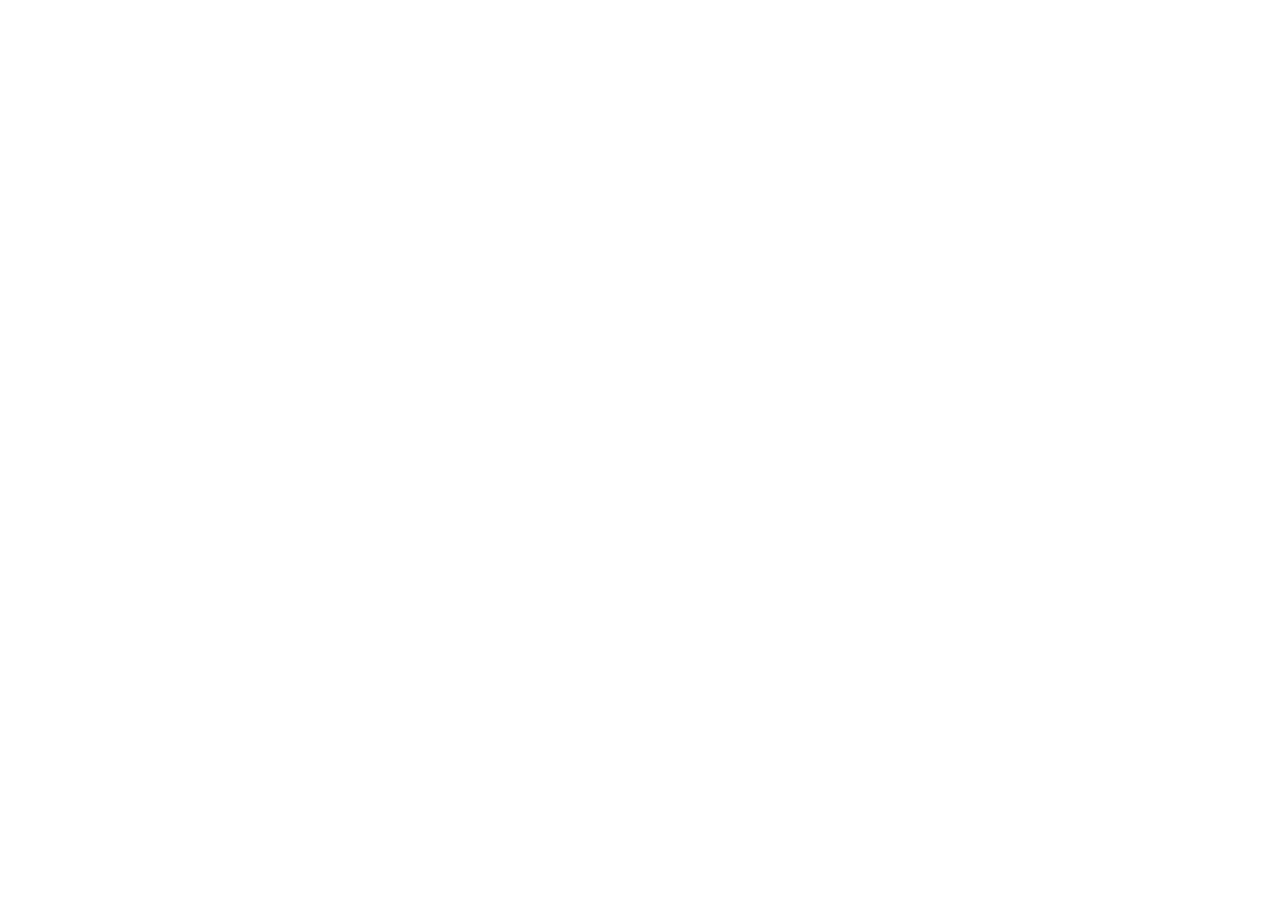
==== index.html @ 4d1e085b "Task Management: Redirects, Mobile Modal Width, Viewport Scaling Fixes (69a968cc0e13f43a62f2b984)" ====
<!doctype html>
<html lang="en">
  <head>
    <meta charset="UTF-8" />
    <meta name="viewport" content="width=device-width, initial-scale=1.0, maximum-scale=1.0, user-scalable=no" />
    <!-- TODO: Set the document title to the name of your application -->
    <title>VortexBet</title>
    <meta name="description" content="&quot;The World&#39;s Most Iconic 3D Crypto Casino&quot;.">
    <meta name="author" content="Lovable" />

    <!-- TODO: Update og:title to match your application name -->
    
    
    <meta property="og:type" content="website" />
    <meta property="og:image" content="https://storage.googleapis.com/gpt-engineer-file-uploads/attachments/og-images/a926f2d4-0aa6-42b2-a6f2-f4fa6d3e0fb6?Expires=1772646421&amp;GoogleAccessId=go-api-on-aws%40gpt-engineer-390607.iam.gserviceaccount.com&amp;Signature=tJpob06DEc4HFmmiBzMREaBQmrNBcphyQ916p5WKSWphdL9xpdBHu8fyus4U9krJl4bapiiJvmupP4PiblfA5tgfBYjWrW7ajlX6Fvez%2BZak7zCadR15tHGXqJKpTfjogRXBZ%2BROdduCddroGrFz62eAodQa6WrHQiiePWPX9cQ8aiJGikPNMtiw0WE7y983tQplzXlX3fnt7CetAd3F4qQs9HpspVTsBO%2BoyWHrqdqnLSutpq4c%2F06UHUyo74xXaH930XliYMQv6wnSBrenIruiyTNpmyG5j0tmi1Q73Ya5hQzrwVdLR%2F%2FERjfHSJ%2FOasnQ8TjhJcci98TsTZVmLQ%3D%3D">

    <meta name="twitter:card" content="summary_large_image" />
    <meta name="twitter:site" content="@Lovable" />
    <meta name="twitter:image" content="https://storage.googleapis.com/gpt-engineer-file-uploads/attachments/og-images/a926f2d4-0aa6-42b2-a6f2-f4fa6d3e0fb6?Expires=1772646421&amp;GoogleAccessId=go-api-on-aws%40gpt-engineer-390607.iam.gserviceaccount.com&amp;Signature=tJpob06DEc4HFmmiBzMREaBQmrNBcphyQ916p5WKSWphdL9xpdBHu8fyus4U9krJl4bapiiJvmupP4PiblfA5tgfBYjWrW7ajlX6Fvez%2BZak7zCadR15tHGXqJKpTfjogRXBZ%2BROdduCddroGrFz62eAodQa6WrHQiiePWPX9cQ8aiJGikPNMtiw0WE7y983tQplzXlX3fnt7CetAd3F4qQs9HpspVTsBO%2BoyWHrqdqnLSutpq4c%2F06UHUyo74xXaH930XliYMQv6wnSBrenIruiyTNpmyG5j0tmi1Q73Ya5hQzrwVdLR%2F%2FERjfHSJ%2FOasnQ8TjhJcci98TsTZVmLQ%3D%3D">
    <meta property="og:title" content="VortexBet">
  <meta name="twitter:title" content="VortexBet">
  <meta property="og:description" content="&quot;The World&#39;s Most Iconic 3D Crypto Casino&quot;.">
  <meta name="twitter:description" content="&quot;The World&#39;s Most Iconic 3D Crypto Casino&quot;.">
</head>

  <body>
    <div id="root"></div>
    <script type="module" src="/src/main.tsx"></script>
  </body>
</html>
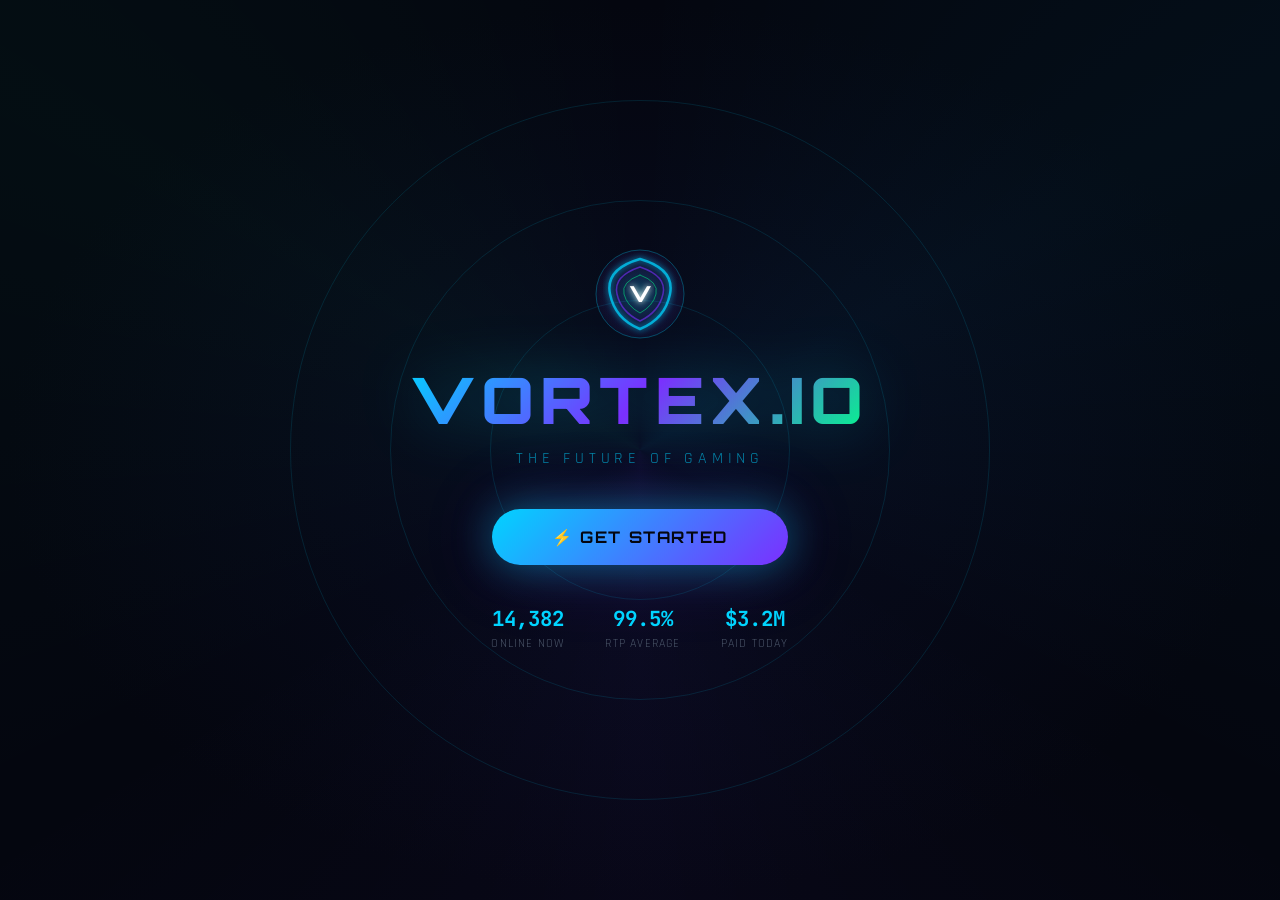
==== commit fc4fe1e3: "Update index.html" ====
--- a/index.html
+++ b/index.html
@@ -1,30 +1,5965 @@
-<!doctype html>
+<!DOCTYPE html>
 <html lang="en">
-  <head>
-    <meta charset="UTF-8" />
-    <meta name="viewport" content="width=device-width, initial-scale=1.0, maximum-scale=1.0, user-scalable=no" />
-    <!-- TODO: Set the document title to the name of your application -->
-    <title>VortexBet</title>
-    <meta name="description" content="&quot;The World&#39;s Most Iconic 3D Crypto Casino&quot;.">
-    <meta name="author" content="Lovable" />
-
-    <!-- TODO: Update og:title to match your application name -->
-    
-    
-    <meta property="og:type" content="website" />
-    <meta property="og:image" content="https://storage.googleapis.com/gpt-engineer-file-uploads/attachments/og-images/a926f2d4-0aa6-42b2-a6f2-f4fa6d3e0fb6?Expires=1772646421&amp;GoogleAccessId=go-api-on-aws%40gpt-engineer-390607.iam.gserviceaccount.com&amp;Signature=tJpob06DEc4HFmmiBzMREaBQmrNBcphyQ916p5WKSWphdL9xpdBHu8fyus4U9krJl4bapiiJvmupP4PiblfA5tgfBYjWrW7ajlX6Fvez%2BZak7zCadR15tHGXqJKpTfjogRXBZ%2BROdduCddroGrFz62eAodQa6WrHQiiePWPX9cQ8aiJGikPNMtiw0WE7y983tQplzXlX3fnt7CetAd3F4qQs9HpspVTsBO%2BoyWHrqdqnLSutpq4c%2F06UHUyo74xXaH930XliYMQv6wnSBrenIruiyTNpmyG5j0tmi1Q73Ya5hQzrwVdLR%2F%2FERjfHSJ%2FOasnQ8TjhJcci98TsTZVmLQ%3D%3D">
-
-    <meta name="twitter:card" content="summary_large_image" />
-    <meta name="twitter:site" content="@Lovable" />
-    <meta name="twitter:image" content="https://storage.googleapis.com/gpt-engineer-file-uploads/attachments/og-images/a926f2d4-0aa6-42b2-a6f2-f4fa6d3e0fb6?Expires=1772646421&amp;GoogleAccessId=go-api-on-aws%40gpt-engineer-390607.iam.gserviceaccount.com&amp;Signature=tJpob06DEc4HFmmiBzMREaBQmrNBcphyQ916p5WKSWphdL9xpdBHu8fyus4U9krJl4bapiiJvmupP4PiblfA5tgfBYjWrW7ajlX6Fvez%2BZak7zCadR15tHGXqJKpTfjogRXBZ%2BROdduCddroGrFz62eAodQa6WrHQiiePWPX9cQ8aiJGikPNMtiw0WE7y983tQplzXlX3fnt7CetAd3F4qQs9HpspVTsBO%2BoyWHrqdqnLSutpq4c%2F06UHUyo74xXaH930XliYMQv6wnSBrenIruiyTNpmyG5j0tmi1Q73Ya5hQzrwVdLR%2F%2FERjfHSJ%2FOasnQ8TjhJcci98TsTZVmLQ%3D%3D">
-    <meta property="og:title" content="VortexBet">
-  <meta name="twitter:title" content="VortexBet">
-  <meta property="og:description" content="&quot;The World&#39;s Most Iconic 3D Crypto Casino&quot;.">
-  <meta name="twitter:description" content="&quot;The World&#39;s Most Iconic 3D Crypto Casino&quot;.">
+<head>
+<meta charset="UTF-8"/>
+<meta name="viewport" content="width=device-width,initial-scale=1,maximum-scale=1,user-scalable=no"/>
+<title>VORTEX.IO — Premium Gaming</title>
+<link rel="preconnect" href="https://fonts.googleapis.com"/>
+<link href="https://fonts.googleapis.com/css2?family=Orbitron:wght@400;600;700;800;900&family=Rajdhani:wght@400;500;600;700&family=JetBrains+Mono:wght@400;600;700&display=swap" rel="stylesheet"/>
+<script src="https://accounts.google.com/gsi/client" async defer></script>
+<style>
+/* ═══════════════════════════ VORTEX.IO DESIGN SYSTEM ═══════════════════════════ */
+:root{
+  --bg:        #04060f;
+  --bg1:       #070a18;
+  --bg2:       #0b0f24;
+  --bg3:       #0f1430;
+  --bg4:       #141a3a;
+  --neon:      #00d4ff;
+  --neon2:     #0099cc;
+  --neon3:     rgba(0,212,255,0.08);
+  --purple:    #7b2fff;
+  --purple2:   #5500cc;
+  --green:     #00ff88;
+  --green2:    #00cc66;
+  --red:       #ff3366;
+  --red2:      #cc1144;
+  --gold:      #ffd700;
+  --gold2:     #cc9900;
+  --glass:     rgba(0,212,255,0.04);
+  --gb:        rgba(0,212,255,0.12);
+  --gb2:       rgba(0,212,255,0.25);
+  --text:      #ccd6f6;
+  --text2:     #8892b0;
+  --text3:     #4a5568;
+  --r:         12px;
+  --r2:        18px;
+  --r3:        50px;
+  --font-d:    'Orbitron', sans-serif;
+  --font-b:    'Rajdhani', sans-serif;
+  --font-m:    'JetBrains Mono', monospace;
+  --sidebar:   220px;
+  --header:    58px;
+  --nav-h:     64px;
+}
+*,*::before,*::after{box-sizing:border-box;margin:0;padding:0;}
+html{scroll-behavior:smooth;-webkit-text-size-adjust:100%;}
+body{
+  background:var(--bg);color:var(--text);font-family:var(--font-b);
+  min-height:100vh;overflow-x:hidden;
+  background-image:
+    radial-gradient(ellipse 80% 50% at 50% -10%,rgba(0,212,255,0.06) 0%,transparent 60%),
+    radial-gradient(ellipse 50% 40% at 90% 90%,rgba(123,47,255,0.05) 0%,transparent 55%);
+}
+::-webkit-scrollbar{width:4px;height:4px;}
+::-webkit-scrollbar-track{background:var(--bg);}
+::-webkit-scrollbar-thumb{background:var(--neon2);border-radius:4px;}
+input,button,select,textarea{font-family:inherit;}
+input[type=number]::-webkit-inner-spin-button,input[type=number]::-webkit-outer-spin-button{-webkit-appearance:none;}
+input[type=number]{-moz-appearance:textfield;}
+input[type=range]{-webkit-appearance:none;width:100%;height:6px;background:var(--bg4);border-radius:3px;outline:none;}
+input[type=range]::-webkit-slider-thumb{-webkit-appearance:none;width:20px;height:20px;border-radius:50%;background:var(--neon);border:2px solid white;cursor:pointer;box-shadow:0 0 8px var(--neon);}
+
+/* ─── VORTEX LOGO SVG ─── */
+.vortex-logo-svg{display:inline-block;}
+
+/* ─── ENTRANCE PAGE ─── */
+#entrancePage{
+  position:fixed;inset:0;z-index:1000;
+  display:flex;flex-direction:column;align-items:center;justify-content:center;
+  background:radial-gradient(ellipse at center,#080c20 0%,#04060f 70%);
+  overflow:hidden;
+}
+.entrance-bg{
+  position:absolute;inset:0;pointer-events:none;
+  background:
+    conic-gradient(from 0deg at 50% 50%,transparent 0deg,rgba(0,212,255,0.04) 60deg,transparent 120deg),
+    conic-gradient(from 120deg at 50% 50%,transparent 0deg,rgba(123,47,255,0.04) 60deg,transparent 120deg),
+    conic-gradient(from 240deg at 50% 50%,transparent 0deg,rgba(0,255,136,0.03) 60deg,transparent 120deg);
+  animation:entrance-bg-spin 20s linear infinite;
+}
+@keyframes entrance-bg-spin{to{transform:rotate(360deg);}}
+.entrance-ring{
+  position:absolute;border-radius:50%;
+  border:1px solid rgba(0,212,255,0.12);
+  animation:entrance-ring-pulse 4s ease-in-out infinite;
+}
+@keyframes entrance-ring-pulse{0%,100%{transform:scale(1);opacity:0.3;}50%{transform:scale(1.05);opacity:0.6;}}
+.entrance-logo{text-align:center;margin-bottom:40px;position:relative;z-index:1;}
+.entrance-title{
+  font-family:var(--font-d);font-size:clamp(2.5rem,8vw,4rem);font-weight:900;
+  letter-spacing:0.1em;
+  background:linear-gradient(135deg,#00d4ff 0%,#7b2fff 50%,#00ff88 100%);
+  -webkit-background-clip:text;-webkit-text-fill-color:transparent;background-clip:text;
+  margin-top:20px;
+  text-shadow:none;
+  filter:drop-shadow(0 0 30px rgba(0,212,255,0.3));
+}
+.entrance-sub{
+  font-family:var(--font-b);font-size:1rem;color:rgba(0,212,255,0.6);
+  letter-spacing:0.3em;text-transform:uppercase;margin-top:8px;
+}
+.btn-get-started{
+  background:linear-gradient(135deg,var(--neon) 0%,var(--purple) 100%);
+  color:#04060f;border:none;cursor:pointer;
+  padding:18px 60px;border-radius:var(--r3);
+  font-family:var(--font-d);font-size:1rem;font-weight:700;
+  letter-spacing:0.1em;text-transform:uppercase;
+  box-shadow:0 0 40px rgba(0,212,255,0.4),0 0 80px rgba(123,47,255,0.2);
+  transition:all .3s;position:relative;z-index:1;
+  animation:btn-entrance-pulse 2s ease-in-out infinite;
+}
+@keyframes btn-entrance-pulse{0%,100%{box-shadow:0 0 40px rgba(0,212,255,0.4),0 0 80px rgba(123,47,255,0.2);}50%{box-shadow:0 0 60px rgba(0,212,255,0.6),0 0 120px rgba(123,47,255,0.35);}}
+.btn-get-started:hover{transform:scale(1.05);}
+.entrance-stats{
+  display:flex;gap:40px;margin-top:40px;position:relative;z-index:1;
+}
+.entrance-stat{text-align:center;}
+.entrance-stat-val{font-family:var(--font-m);font-size:1.3rem;font-weight:700;color:var(--neon);}
+.entrance-stat-lbl{font-size:0.75rem;color:var(--text3);text-transform:uppercase;letter-spacing:0.1em;margin-top:4px;}
+
+/* ─── AUTH MODAL ─── */
+.overlay{
+  display:none;position:fixed;inset:0;z-index:2000;
+  background:rgba(0,0,0,0.85);backdrop-filter:blur(16px);
+  align-items:center;justify-content:center;padding:20px;
+}
+.overlay.show{display:flex;}
+.modal{
+  background:linear-gradient(160deg,#0b0f24 0%,#070a18 100%);
+  border:1px solid var(--gb);border-radius:22px;
+  padding:0;width:100%;max-width:440px;
+  box-shadow:0 0 60px rgba(0,212,255,0.15),0 40px 80px rgba(0,0,0,0.5);
+  overflow:hidden;animation:modal-in .3s ease;
+}
+@keyframes modal-in{from{opacity:0;transform:scale(0.92) translateY(20px);}to{opacity:1;transform:scale(1) translateY(0);}}
+.modal-header{
+  background:linear-gradient(90deg,rgba(0,212,255,0.08) 0%,rgba(123,47,255,0.06) 100%);
+  border-bottom:1px solid var(--gb);padding:22px 24px;
+  display:flex;align-items:center;justify-content:space-between;
+}
+.modal-title{font-family:var(--font-d);font-size:1rem;font-weight:700;color:var(--neon);letter-spacing:0.05em;}
+.modal-close{width:28px;height:28px;border-radius:50%;background:rgba(255,255,255,0.06);border:1px solid rgba(255,255,255,0.1);display:flex;align-items:center;justify-content:center;cursor:pointer;color:var(--text2);font-size:14px;}
+.modal-close:hover{color:var(--text);background:rgba(255,255,255,0.12);}
+.modal-body{padding:24px;}
+.auth-tabs{display:flex;gap:4px;background:rgba(255,255,255,0.04);border-radius:var(--r);padding:4px;margin-bottom:20px;}
+.auth-tab{flex:1;padding:9px;text-align:center;border-radius:9px;cursor:pointer;font-family:var(--font-b);font-size:0.88rem;font-weight:600;color:var(--text2);transition:all .2s;}
+.auth-tab.active{background:linear-gradient(135deg,rgba(0,212,255,0.15),rgba(123,47,255,0.1));color:var(--neon);border:1px solid rgba(0,212,255,0.2);}
+.g-signin-btn{
+  width:100%;padding:13px;border-radius:var(--r);
+  background:rgba(255,255,255,0.06);border:1px solid rgba(255,255,255,0.12);
+  color:var(--text);cursor:pointer;display:flex;align-items:center;justify-content:center;
+  gap:12px;font-size:0.9rem;font-weight:500;transition:all .2s;margin-bottom:14px;
+}
+.g-signin-btn:hover{background:rgba(255,255,255,0.1);}
+.auth-divider{display:flex;align-items:center;gap:12px;margin:14px 0;}
+.auth-divider::before,.auth-divider::after{content:'';flex:1;height:1px;background:rgba(255,255,255,0.07);}
+.auth-divider span{font-size:0.72rem;color:var(--text3);}
+.v-input{
+  width:100%;background:rgba(255,255,255,0.04);
+  border:1px solid rgba(255,255,255,0.08);border-radius:var(--r);
+  padding:12px 14px;color:var(--text);font-family:var(--font-b);font-size:0.95rem;
+  outline:none;transition:all .2s;margin-bottom:10px;
+}
+.v-input:focus{border-color:rgba(0,212,255,0.4);background:rgba(0,212,255,0.04);box-shadow:0 0 0 3px rgba(0,212,255,0.06);}
+.v-input::placeholder{color:var(--text3);}
+.btn-neon{
+  width:100%;padding:14px;border-radius:var(--r);
+  background:linear-gradient(135deg,var(--neon) 0%,var(--purple) 100%);
+  color:#04060f;border:none;cursor:pointer;
+  font-family:var(--font-d);font-size:0.85rem;font-weight:700;
+  letter-spacing:0.05em;text-transform:uppercase;
+  transition:all .25s;box-shadow:0 4px 20px rgba(0,212,255,0.25);
+}
+.btn-neon:hover{transform:translateY(-2px);box-shadow:0 8px 28px rgba(0,212,255,0.4);}
+.btn-neon:disabled{opacity:0.4;cursor:not-allowed;transform:none !important;}
+.otp-inputs{display:flex;gap:10px;justify-content:center;margin:20px 0;}
+.otp-digit{
+  width:48px;height:56px;border-radius:var(--r);
+  background:rgba(255,255,255,0.04);border:1px solid rgba(0,212,255,0.2);
+  color:var(--neon);font-family:var(--font-m);font-size:1.4rem;font-weight:700;
+  text-align:center;outline:none;transition:all .2s;
+}
+.otp-digit:focus{border-color:var(--neon);box-shadow:0 0 0 3px rgba(0,212,255,0.12);}
+.otp-demo{background:rgba(0,212,255,0.06);border:1px solid rgba(0,212,255,0.15);border-radius:var(--r);padding:10px 14px;font-size:0.78rem;color:var(--neon);text-align:center;margin-bottom:16px;}
+
+/* ─── HEADER ─── */
+.header{
+  position:fixed;top:0;left:0;right:0;z-index:200;
+  height:var(--header);
+  background:rgba(4,6,15,0.92);backdrop-filter:blur(24px);
+  border-bottom:1px solid rgba(0,212,255,0.08);
+  display:flex;align-items:center;padding:0 16px;gap:10px;
+}
+.h-logo{
+  display:flex;align-items:center;gap:8px;cursor:pointer;flex-shrink:0;
+  user-select:none;
+}
+.h-logo-text{
+  font-family:var(--font-d);font-size:1.1rem;font-weight:800;
+  background:linear-gradient(135deg,var(--neon) 0%,var(--purple) 100%);
+  -webkit-background-clip:text;-webkit-text-fill-color:transparent;background-clip:text;
+  letter-spacing:0.05em;
+}
+.h-spacer{flex:1;}
+.h-balance{
+  display:flex;align-items:center;gap:8px;
+  background:rgba(0,212,255,0.06);border:1px solid var(--gb);
+  padding:6px 14px;border-radius:var(--r3);cursor:pointer;transition:all .2s;
+  font-family:var(--font-m);font-size:0.8rem;color:var(--neon);
+}
+.h-balance:hover{border-color:var(--gb2);}
+.currency-badge{background:var(--neon);color:#04060f;font-size:0.58rem;font-weight:800;padding:1px 5px;border-radius:4px;letter-spacing:0.05em;}
+.h-btn{
+  background:linear-gradient(135deg,#ff2dce 0%,#a020f0 45%,#00d4ff 100%);
+  color:#fff;border:none;cursor:pointer;
+  padding:7px 16px;border-radius:var(--r3);
+  font-family:var(--font-d);font-size:0.72rem;font-weight:700;
+  letter-spacing:0.04em;text-transform:uppercase;
+  box-shadow:0 0 18px rgba(255,45,206,0.5),0 0 36px rgba(160,32,240,0.25);
+  transition:all .2s;white-space:nowrap;position:relative;overflow:hidden;
+}
+.h-btn::before{
+  content:'';position:absolute;inset:0;
+  background:linear-gradient(135deg,rgba(255,255,255,0.15),transparent);
+  pointer-events:none;
+}
+.h-btn:hover{
+  box-shadow:0 0 28px rgba(255,45,206,0.7),0 0 56px rgba(160,32,240,0.4),0 0 80px rgba(0,212,255,0.2);
+  transform:translateY(-1px) scale(1.02);
+}
+.h-icon-btn{
+  width:36px;height:36px;border-radius:50%;
+  background:rgba(0,212,255,0.06);border:1px solid var(--gb);
+  display:flex;align-items:center;justify-content:center;
+  cursor:pointer;transition:all .2s;color:var(--text2);flex-shrink:0;position:relative;
+}
+.h-icon-btn:hover{border-color:var(--gb2);color:var(--neon);}
+.h-icon-btn svg{width:16px;height:16px;}
+.notif-dot{
+  position:absolute;top:-2px;right:-2px;width:9px;height:9px;
+  border-radius:50%;background:var(--red);border:2px solid var(--bg);
+}
+
+/* ─── LEFT SIDEBAR ─── */
+/* ─── SIDEBAR BACKDROP (mobile) ─── */
+.sidebar-backdrop{
+  display:none;position:fixed;inset:0;z-index:99;
+  background:rgba(0,0,0,0.55);backdrop-filter:blur(4px);
+}
+.sidebar-backdrop.show{display:block;}
+
+.left-sidebar{
+  position:fixed;top:var(--header);left:0;bottom:0;z-index:100;
+  width:var(--sidebar);overflow-y:auto;overflow-x:hidden;
+  background:rgba(7,10,24,0.97);border-right:1px solid rgba(0,212,255,0.1);
+  padding:12px 8px;display:flex;flex-direction:column;gap:2px;
+  /* Slide in/out on mobile */
+  transform:translateX(-100%);
+  transition:transform .28s cubic-bezier(.4,0,.2,1);
+  backdrop-filter:blur(20px);
+}
+.left-sidebar.mobile-open{transform:translateX(0);}
+/* Sidebar close button — visible on mobile only */
+.sb-close-btn{
+  display:flex;align-items:center;justify-content:flex-end;
+  padding:4px 4px 8px;
+}
+.sb-close-btn button{
+  width:32px;height:32px;border-radius:50%;
+  background:rgba(255,255,255,0.06);border:1px solid rgba(255,255,255,0.1);
+  color:var(--text2);font-size:16px;cursor:pointer;
+  display:flex;align-items:center;justify-content:center;
+  transition:all .2s;line-height:1;
+}
+.sb-close-btn button:hover{background:rgba(255,51,102,.15);color:var(--red);border-color:rgba(255,51,102,.3);}
+@media(min-width:768px){
+  .sb-close-btn{display:none;}
+  .left-sidebar{
+    transform:translateX(0) !important;
+    /* Always visible on tablet+ */
+  }
+}
+.sb-label{font-size:0.6rem;font-weight:700;color:var(--text3);text-transform:uppercase;letter-spacing:0.12em;padding:8px 10px 4px;}
+.sb-item{
+  display:flex;align-items:center;gap:10px;padding:9px 12px;border-radius:var(--r);
+  cursor:pointer;color:var(--text2);font-size:0.85rem;font-weight:600;
+  transition:all .15s;border:1px solid transparent;
+}
+.sb-item:hover{background:rgba(0,212,255,0.05);color:var(--text);}
+.sb-item.active{background:rgba(0,212,255,0.08);color:var(--neon);border-color:rgba(0,212,255,0.15);}
+.sb-item svg{width:17px;height:17px;flex-shrink:0;}
+.sb-badge{margin-left:auto;background:var(--red);color:white;font-size:0.58rem;font-weight:700;padding:2px 6px;border-radius:20px;}
+.sb-badge.new{background:rgba(0,255,136,0.15);color:var(--green);border:1px solid rgba(0,255,136,0.2);}
+.sb-divider{height:1px;background:rgba(0,212,255,0.05);margin:6px 0;}
+.vip-mini{
+  margin:8px 6px 0;background:rgba(0,212,255,0.04);
+  border:1px solid var(--gb);border-radius:var(--r);padding:12px;
+}
+.vip-mini-lbl{font-size:0.62rem;color:var(--text3);text-transform:uppercase;letter-spacing:.1em;margin-bottom:4px;}
+.vip-mini-name{font-family:var(--font-d);font-size:0.78rem;font-weight:700;color:var(--neon);margin-bottom:6px;}
+.vip-bar{height:4px;background:var(--bg4);border-radius:2px;overflow:hidden;}
+.vip-bar-fill{height:100%;background:linear-gradient(90deg,var(--neon2),var(--neon));border-radius:2px;transition:width 1s ease;}
+
+/* ─── BOTTOM NAV (mobile) ─── */
+.bottom-nav{
+  position:fixed;bottom:0;left:0;right:0;z-index:150;
+  height:var(--nav-h);background:rgba(4,6,15,0.97);
+  backdrop-filter:blur(24px);border-top:1px solid rgba(0,212,255,0.08);
+  display:flex;align-items:center;
+}
+@media(min-width:768px){.bottom-nav{display:none;}}
+.bn-item{
+  flex:1;display:flex;flex-direction:column;align-items:center;justify-content:center;
+  gap:3px;padding:6px 2px;cursor:pointer;color:var(--text3);transition:color .2s;min-width:0;
+}
+.bn-item svg{width:20px;height:20px;flex-shrink:0;}
+.bn-item span{font-size:0.55rem;font-weight:600;letter-spacing:0.02em;text-transform:uppercase;white-space:nowrap;}
+.bn-item.active{color:var(--neon);}
+.bn-item.highlight{
+  background:rgba(0,212,255,0.08);border:1px solid rgba(0,212,255,0.15);
+  border-radius:var(--r);margin:4px 2px;color:var(--neon);
+}
+
+/* ─── LAYOUT ─── */
+.app-layout{display:flex;padding-top:calc(var(--header) + 28px);min-height:100vh;}
+.app-layout.no-fomo{padding-top:var(--header);}
+.main-area{flex:1;min-width:0;padding-bottom:calc(var(--nav-h) + 8px);}
+@media(min-width:768px){.main-area{margin-left:var(--sidebar);padding-bottom:24px;}}
+.page{display:none;padding:14px;max-width:1200px;margin:0 auto;}
+.page.active{display:block;animation:pg-in .25s ease;}
+@keyframes pg-in{from{opacity:0;transform:translateY(10px);}to{opacity:1;transform:translateY(0);}}
+@media(min-width:768px){.page{padding:22px 24px;}}
+@media(min-width:1024px){.page{padding:28px 32px;}}
+
+/* ─── CARDS ─── */
+.card{
+  background:rgba(0,212,255,0.03);border:1px solid var(--gb);
+  border-radius:var(--r2);backdrop-filter:blur(8px);transition:border-color .2s;
+}
+.card:hover{border-color:var(--gb2);}
+.card-p{padding:20px;}
+
+/* ─── SECTION HEADER ─── */
+.sh{display:flex;align-items:center;justify-content:space-between;margin-bottom:14px;}
+.sh-title{
+  font-family:var(--font-d);font-size:0.95rem;font-weight:700;
+  display:flex;align-items:center;gap:10px;color:var(--text);
+}
+.sh-title::before{content:'';display:block;width:3px;height:16px;background:linear-gradient(180deg,var(--neon),var(--purple));border-radius:2px;}
+.sh-action{color:var(--neon);font-size:0.76rem;font-weight:600;cursor:pointer;}
+.sh-action:hover{text-decoration:underline;}
+
+/* ─── BUTTONS ─── */
+.btn{display:inline-flex;align-items:center;justify-content:center;gap:8px;border:none;cursor:pointer;font-family:var(--font-d);font-weight:700;letter-spacing:0.04em;transition:all .2s;border-radius:var(--r3);user-select:none;}
+.btn-primary{background:linear-gradient(135deg,var(--neon),var(--purple));color:#04060f;padding:12px 28px;font-size:0.85rem;box-shadow:0 4px 20px rgba(0,212,255,0.22);}
+.btn-primary:hover{transform:translateY(-2px);box-shadow:0 8px 28px rgba(0,212,255,0.4);}
+.btn-green{background:linear-gradient(135deg,var(--green),var(--green2));color:#04060f;padding:14px 28px;font-size:0.9rem;box-shadow:0 4px 20px rgba(0,255,136,0.22);}
+.btn-green:hover{transform:translateY(-2px);box-shadow:0 8px 28px rgba(0,255,136,0.4);}
+.btn-red{background:linear-gradient(135deg,var(--red),var(--red2));color:white;padding:14px 28px;font-size:0.9rem;}
+.btn-outline{background:transparent;color:var(--text);border:1px solid rgba(255,255,255,0.12);padding:12px 22px;font-size:0.85rem;}
+.btn-outline:hover{border-color:var(--neon);color:var(--neon);}
+.btn-full{width:100%;}
+.btn-lg{padding:16px 36px;font-size:0.95rem;border-radius:var(--r2);}
+.btn:disabled{opacity:0.4;cursor:not-allowed;transform:none!important;}
+.btn-cashout{
+  background:linear-gradient(135deg,var(--green),var(--green2));
+  color:#04060f;padding:16px;font-size:0.95rem;
+  animation:cashout-glow .8s ease-in-out infinite alternate;
+}
+@keyframes cashout-glow{from{box-shadow:0 0 20px rgba(0,255,136,0.3);}to{box-shadow:0 0 40px rgba(0,255,136,0.6);}}
+
+/* ─── HOME PAGE ─── */
+.hero{
+  background:linear-gradient(135deg,rgba(0,212,255,0.07) 0%,rgba(123,47,255,0.05) 60%,transparent 100%);
+  border:1px solid var(--gb);border-radius:22px;
+  padding:30px 26px;margin-bottom:22px;position:relative;overflow:hidden;
+}
+.hero::after{
+  content:'VORTEX';position:absolute;right:-30px;top:50%;transform:translateY(-50%);
+  font-family:var(--font-d);font-size:7rem;font-weight:900;color:rgba(0,212,255,0.04);
+  pointer-events:none;letter-spacing:-0.02em;white-space:nowrap;
+}
+.hero-title{font-family:var(--font-d);font-size:clamp(1.6rem,5vw,2.6rem);font-weight:900;line-height:1.15;}
+.hero-title em{font-style:normal;background:linear-gradient(135deg,var(--neon),var(--purple));-webkit-background-clip:text;-webkit-text-fill-color:transparent;background-clip:text;}
+.hero-pills{display:flex;flex-wrap:wrap;gap:8px;margin-top:12px;}
+.hero-pill{display:flex;align-items:center;gap:5px;background:rgba(255,255,255,0.04);border:1px solid rgba(255,255,255,0.07);padding:5px 11px;border-radius:var(--r3);font-size:0.7rem;color:var(--text2);}
+.hero-pill svg{width:12px;height:12px;color:var(--neon);}
+.hero-actions{display:flex;gap:10px;flex-wrap:wrap;margin-top:18px;}
+
+/* ─── GAMES GRID ─── */
+/* ─── GAMES GRID — Responsive Columns ─── */
+.games-grid{
+  display:grid;
+  grid-template-columns:repeat(2,1fr); /* Mobile: 2 cols */
+  gap:10px;
+}
+@media(min-width:480px){.games-grid{grid-template-columns:repeat(3,1fr);gap:11px;}} /* Phablet: 3 cols */
+@media(min-width:700px){.games-grid{grid-template-columns:repeat(4,1fr);gap:12px;}} /* Tablet: 4 cols */
+@media(min-width:1024px){.games-grid{grid-template-columns:repeat(5,1fr);gap:14px;}} /* Desktop: 5 cols */
+@media(min-width:1280px){.games-grid{grid-template-columns:repeat(6,1fr);gap:14px;}} /* Wide: 6 cols */
+.game-card{
+  background:rgba(0,212,255,0.03);border:1px solid var(--gb);
+  border-radius:var(--r2);overflow:hidden;cursor:pointer;
+  transition:transform .28s cubic-bezier(.34,1.56,.64,1),border-color .28s,box-shadow .28s;
+  position:relative;
+}
+.game-card:hover{transform:translateY(-6px) scale(1.02);border-color:rgba(0,212,255,0.3);box-shadow:0 16px 40px rgba(0,0,0,0.5),0 0 30px rgba(0,212,255,0.1);}
+.gc-icon{width:100%;aspect-ratio:1;display:flex;align-items:center;justify-content:center;position:relative;overflow:hidden;}
+.gc-body{padding:9px 11px 12px;}
+.gc-name{font-family:var(--font-d);font-size:0.75rem;font-weight:700;color:var(--text);}
+.gc-players{display:flex;align-items:center;gap:4px;margin-top:4px;font-size:0.65rem;color:var(--text3);}
+.gc-dot{width:5px;height:5px;background:var(--green);border-radius:50%;animation:pulse 1.5s infinite;}
+@keyframes pulse{0%,100%{opacity:1;}50%{opacity:0.4;}}
+.gc-badge{position:absolute;top:7px;right:7px;z-index:2;font-size:0.55rem;font-weight:800;padding:3px 7px;border-radius:20px;text-transform:uppercase;letter-spacing:.05em;}
+.gc-badge.hot{background:linear-gradient(135deg,#ff6b35,#cc2200);color:white;}
+.gc-badge.new{background:linear-gradient(135deg,var(--purple),var(--purple2));color:white;}
+.gc-badge.exclusive{background:linear-gradient(135deg,var(--neon),var(--neon2));color:#04060f;}
+
+/* ─── STATS BAR ─── */
+.stats-bar{display:grid;grid-template-columns:repeat(3,1fr);gap:10px;margin-bottom:22px;}
+.stat-box{background:rgba(0,212,255,0.04);border:1px solid var(--gb);border-radius:var(--r);padding:14px;text-align:center;}
+.stat-val{font-family:var(--font-m);font-size:1.05rem;font-weight:700;color:var(--neon);}
+.stat-lbl{font-size:0.62rem;color:var(--text3);margin-top:3px;text-transform:uppercase;letter-spacing:.07em;}
+
+/* ─── LIVE TICKER ─── */
+.live-ticker{display:flex;gap:8px;overflow-x:auto;padding-bottom:4px;margin-bottom:20px;scrollbar-width:none;}
+.live-ticker::-webkit-scrollbar{display:none;}
+.tick-chip{flex-shrink:0;display:flex;align-items:center;gap:7px;background:rgba(0,212,255,0.04);border:1px solid var(--gb);padding:6px 13px;border-radius:var(--r3);font-size:0.72rem;}
+.tick-dot{width:6px;height:6px;background:var(--green);border-radius:50%;animation:pulse 1.5s infinite;flex-shrink:0;}
+.tick-win{color:var(--green);font-family:var(--font-m);font-weight:600;}
+
+/* ─── CRASH GAME ─── */
+.crash-layout{display:grid;grid-template-columns:1fr;gap:14px;}
+@media(min-width:900px){.crash-layout{grid-template-columns:1fr 320px;}}
+.crash-canvas-wrap{
+  background:radial-gradient(ellipse at 20% 80%,#050d1f 0%,#030710 70%);
+  border:1px solid var(--gb);border-radius:var(--r2);
+  position:relative;overflow:hidden;aspect-ratio:16/9;max-height:420px;
+  box-shadow:0 0 0 1px rgba(0,212,255,0.04),inset 0 0 60px rgba(0,0,0,0.5);
+}
+#crashCanvas{display:block;width:100%;height:100%;position:relative;z-index:1;}
+.crash-mult-overlay{
+  position:absolute;top:50%;left:50%;transform:translate(-50%,-60%);
+  text-align:center;pointer-events:none;z-index:2;
+}
+.crash-mult{
+  font-family:var(--font-d);font-size:clamp(2.8rem,9vw,5rem);font-weight:900;
+  line-height:1;letter-spacing:-0.02em;
+  text-shadow:0 0 30px currentColor,0 0 60px currentColor;
+  transition:color .15s;
+}
+@keyframes mult-pulse{0%{transform:scale(1);}40%{transform:scale(1.1);}100%{transform:scale(1);}}
+.crash-mult.pulse{animation:mult-pulse .35s ease;}
+.crash-mult-sub{font-family:var(--font-m);font-size:0.7rem;letter-spacing:.2em;color:rgba(0,212,255,0.4);text-transform:uppercase;margin-top:4px;}
+.crash-status-badge{
+  position:absolute;bottom:14px;left:14px;
+  padding:5px 13px;border-radius:var(--r3);font-size:0.7rem;font-weight:700;letter-spacing:.08em;text-transform:uppercase;
+}
+.crash-status-badge.wait{background:rgba(74,85,104,0.3);color:var(--text3);border:1px solid rgba(74,85,104,0.2);}
+.crash-status-badge.run{background:rgba(0,255,136,0.12);color:var(--green);border:1px solid rgba(0,255,136,0.2);}
+.crash-status-badge.dead{background:rgba(255,51,102,0.12);color:var(--red);border:1px solid rgba(255,51,102,0.2);}
+.crash-hist-row{display:flex;gap:5px;flex-wrap:wrap;margin-bottom:12px;}
+.crash-chip{padding:4px 10px;border-radius:var(--r3);font-family:var(--font-m);font-size:0.68rem;font-weight:600;}
+.crash-chip.lo{background:rgba(255,51,102,0.12);color:var(--red);border:1px solid rgba(255,51,102,0.15);}
+.crash-chip.mid{background:rgba(0,212,255,0.1);color:var(--neon);border:1px solid rgba(0,212,255,0.15);}
+.crash-chip.hi{background:rgba(0,255,136,0.1);color:var(--green);border:1px solid rgba(0,255,136,0.15);}
+.crash-chip.moon{background:rgba(123,47,255,0.15);color:var(--purple);border:1px solid rgba(123,47,255,0.2);}
+.ctrl-panel{background:rgba(0,212,255,0.03);border:1px solid var(--gb);border-radius:var(--r2);padding:16px;}
+.ctrl-label{font-size:0.62rem;font-weight:700;color:var(--text3);text-transform:uppercase;letter-spacing:.1em;margin-bottom:6px;}
+.ctrl-input{
+  width:100%;background:rgba(255,255,255,0.04);border:1px solid rgba(255,255,255,0.08);
+  border-radius:var(--r);padding:10px 12px;color:var(--text);
+  font-family:var(--font-m);font-size:0.9rem;outline:none;transition:border-color .2s;
+}
+.ctrl-input:focus{border-color:rgba(0,212,255,0.4);}
+.ctrl-btns{display:flex;gap:4px;margin-top:4px;}
+.ctrl-btn{
+  flex:1;padding:5px;background:rgba(255,255,255,0.04);
+  border:1px solid rgba(255,255,255,0.07);border-radius:8px;
+  color:var(--text3);font-size:0.65rem;cursor:pointer;transition:all .15s;
+}
+.ctrl-btn:hover{background:rgba(0,212,255,0.08);color:var(--neon);border-color:rgba(0,212,255,0.2);}
+.ctrl-row{display:grid;grid-template-columns:1fr 1fr;gap:12px;margin-bottom:12px;}
+.ctrl-profit{background:rgba(0,255,136,0.05);border:1px solid rgba(0,255,136,0.12);border-radius:var(--r);padding:10px 12px;font-family:var(--font-m);font-size:0.85rem;color:var(--green);}
+.bet-btn{
+  width:100%;padding:14px;border-radius:var(--r);
+  background:linear-gradient(135deg,var(--neon),var(--purple));
+  color:#04060f;border:none;cursor:pointer;
+  font-family:var(--font-d);font-size:0.85rem;font-weight:800;
+  letter-spacing:.05em;text-transform:uppercase;
+  box-shadow:0 4px 20px rgba(0,212,255,0.25);transition:all .2s;margin-top:4px;
+}
+.bet-btn:hover{transform:translateY(-1px);box-shadow:0 8px 24px rgba(0,212,255,0.4);}
+.bet-btn:disabled{opacity:.4;cursor:not-allowed;transform:none;}
+.bet-btn.cashout{
+  background:linear-gradient(135deg,var(--green),var(--green2));
+  animation:cashout-glow .8s ease-in-out infinite alternate;
+}
+
+/* ─── MINES ─── */
+.mines-layout{display:grid;grid-template-columns:1fr;gap:14px;max-width:900px;}
+@media(min-width:700px){.mines-layout{grid-template-columns:1fr 280px;align-items:start;}}
+@media(max-width:699px){.mines-layout{display:flex;flex-direction:column-reverse;}}
+
+.mines-arena{
+  background:radial-gradient(ellipse at 50% 0%,rgba(0,212,255,0.06) 0%,transparent 60%),
+    linear-gradient(160deg,#0a0e20 0%,#060a18 100%);
+  border:1px solid var(--gb);border-radius:var(--r2);padding:16px;position:relative;overflow:hidden;
+}
+.mines-arena::before{
+  content:'';position:absolute;inset:0;pointer-events:none;
+  background:repeating-linear-gradient(0deg,transparent,transparent 39px,rgba(0,212,255,0.02) 39px,rgba(0,212,255,0.02) 40px),
+    repeating-linear-gradient(90deg,transparent,transparent 39px,rgba(0,212,255,0.02) 39px,rgba(0,212,255,0.02) 40px);
+}
+.mines-arena-header{display:flex;align-items:center;justify-content:space-between;margin-bottom:12px;position:relative;z-index:1;}
+.mines-arena-title{font-family:var(--font-d);font-size:0.72rem;font-weight:700;color:var(--neon);text-transform:uppercase;letter-spacing:.15em;display:flex;align-items:center;gap:7px;}
+.mines-arena-title::before{content:'';width:7px;height:7px;border-radius:50%;background:var(--neon);box-shadow:0 0 8px var(--neon);animation:pulse 1.5s infinite;}
+.mines-grid{display:grid;grid-template-columns:repeat(5,1fr);gap:7px;position:relative;z-index:1;}
+@media(min-width:500px){.mines-grid{gap:9px;}}
+
+/* Mine tiles */
+.mine-tile{
+  aspect-ratio:1;border-radius:10px;cursor:pointer;
+  display:flex;align-items:center;justify-content:center;position:relative;overflow:hidden;
+  background:linear-gradient(145deg,rgba(20,26,58,0.9) 0%,rgba(11,15,36,0.95) 100%);
+  border:1px solid rgba(0,212,255,0.12);
+  box-shadow:0 3px 12px rgba(0,0,0,0.4),0 1px 0 rgba(0,212,255,0.05) inset;
+  transition:transform .12s cubic-bezier(.34,1.56,.64,1),border-color .15s,box-shadow .15s;
+}
+.mine-tile::before{content:'';position:absolute;top:0;left:0;right:0;height:45%;background:linear-gradient(180deg,rgba(255,255,255,0.05) 0%,transparent 100%);border-radius:10px 10px 0 0;pointer-events:none;z-index:2;}
+.mine-tile:hover:not(.revealed):not(.inactive){transform:translateY(-3px) scale(1.05);border-color:rgba(0,212,255,0.4);box-shadow:0 6px 20px rgba(0,0,0,0.5),0 0 16px rgba(0,212,255,0.1);}
+.mine-tile.gem{background:linear-gradient(145deg,rgba(0,30,26,0.95),rgba(0,18,16,0.98));border-color:rgba(0,255,136,0.5);box-shadow:0 0 20px rgba(0,255,136,0.2),0 0 0 1px rgba(0,255,136,0.12);animation:gem-glow 1.5s ease-in-out infinite alternate;}
+@keyframes gem-glow{from{box-shadow:0 0 18px rgba(0,255,136,0.18);}to{box-shadow:0 0 30px rgba(0,255,136,0.35);}}
+.mine-tile.boom{background:linear-gradient(145deg,rgba(60,8,16,0.98),rgba(38,4,10,1));border-color:rgba(255,51,102,0.6);box-shadow:0 0 25px rgba(255,51,102,0.4);animation:mine-blast .5s ease;}
+@keyframes mine-blast{0%{transform:scale(1);}30%{transform:scale(1.2);}60%{transform:scale(0.95);}100%{transform:scale(1);}}
+.mine-tile.other-mine{background:rgba(20,4,8,.9);border-color:rgba(255,51,102,0.2);cursor:default;}
+.mine-tile.inactive{cursor:default;}
+@keyframes tile-flip{0%{transform:rotateY(90deg) scale(0.8);opacity:0;}60%{transform:rotateY(-6deg) scale(1.04);}100%{transform:rotateY(0) scale(1);}}
+.mine-tile.revealed{animation:tile-flip .3s cubic-bezier(.34,1.2,.64,1) both;}
+.gem-ring{position:absolute;inset:-4px;border-radius:14px;border:2px solid rgba(0,255,136,.35);animation:gem-ring-out .6s ease-out both;pointer-events:none;z-index:3;}
+@keyframes gem-ring-out{0%{transform:scale(.6);opacity:1;}100%{transform:scale(1.4);opacity:0;}}
+
+/* Mines Terminal */
+.mines-terminal{
+  background:linear-gradient(160deg,#0d1224 0%,#080c1c 100%);
+  border:1px solid rgba(0,212,255,0.18);border-radius:var(--r2);overflow:hidden;
+  box-shadow:0 20px 50px rgba(0,0,0,0.4);
+}
+.term-hdr{
+  background:linear-gradient(90deg,rgba(0,212,255,0.07),rgba(0,212,255,0.02));
+  border-bottom:1px solid rgba(0,212,255,0.1);padding:12px 16px;
+  display:flex;align-items:center;gap:8px;
+}
+.term-dots{display:flex;gap:5px;}
+.term-dot{width:10px;height:10px;border-radius:50%;}
+.term-dot.r{background:#ff5f57;box-shadow:0 0 4px rgba(255,95,87,.5);}
+.term-dot.y{background:#ffbd2e;box-shadow:0 0 4px rgba(255,189,46,.5);}
+.term-dot.g{background:#28ca42;box-shadow:0 0 4px rgba(40,202,66,.5);}
+.term-title{font-family:var(--font-m);font-size:0.68rem;color:rgba(0,212,255,.5);text-transform:uppercase;letter-spacing:.1em;margin-left:4px;}
+.term-body{padding:16px;}
+.term-field{margin-bottom:14px;}
+.term-lbl{font-family:var(--font-m);font-size:0.6rem;font-weight:600;color:rgba(0,212,255,.5);text-transform:uppercase;letter-spacing:.12em;margin-bottom:6px;display:flex;align-items:center;gap:5px;}
+.term-lbl::before{content:'';width:3px;height:9px;background:var(--neon);border-radius:2px;box-shadow:0 0 5px var(--neon);}
+.term-input{
+  width:100%;background:rgba(255,255,255,0.03);border:1px solid rgba(0,212,255,.18);
+  border-radius:10px;padding:10px 13px;color:var(--neon);
+  font-family:var(--font-m);font-size:0.95rem;font-weight:600;outline:none;
+  transition:all .2s;box-shadow:inset 0 2px 6px rgba(0,0,0,.3);
+}
+.term-input:focus{border-color:rgba(0,212,255,.5);background:rgba(0,212,255,.04);}
+.term-qbtns{display:flex;gap:1px;margin-top:5px;}
+.term-qbtn{
+  flex:1;padding:6px 4px;background:rgba(0,212,255,.04);
+  border:1px solid rgba(0,212,255,.1);color:rgba(0,212,255,.5);
+  font-family:var(--font-m);font-size:0.66rem;font-weight:600;
+  cursor:pointer;transition:all .15s;text-align:center;
+}
+.term-qbtn:first-child{border-radius:7px 0 0 7px;}
+.term-qbtn:last-child{border-radius:0 7px 7px 0;}
+.term-qbtn:hover{background:rgba(0,212,255,.12);color:var(--neon);}
+.mine-count-grid{display:grid;grid-template-columns:repeat(3,1fr);gap:5px;}
+.mine-cnt-btn{
+  padding:9px 4px;text-align:center;
+  background:rgba(255,255,255,.03);border:1px solid rgba(255,255,255,.06);
+  border-radius:8px;cursor:pointer;font-family:var(--font-m);font-size:0.72rem;color:var(--text3);
+  transition:all .15s;box-shadow:0 2px 4px rgba(0,0,0,.3);
+}
+.mine-cnt-btn:hover{border-color:rgba(0,212,255,.3);color:var(--neon);transform:translateY(-1px);}
+.mine-cnt-btn.active{background:rgba(0,212,255,.1);border-color:rgba(0,212,255,.4);color:var(--neon);font-weight:700;box-shadow:0 0 10px rgba(0,212,255,.1);}
+.term-mult{
+  background:rgba(0,255,136,.04);border:1px solid rgba(0,255,136,.15);
+  border-radius:10px;padding:14px;text-align:center;margin:12px 0;
+}
+.term-mult-val{font-family:var(--font-d);font-size:2.4rem;font-weight:800;color:var(--green);text-shadow:0 0 20px rgba(0,255,136,.4);}
+.term-mult-val.bump{animation:mult-bump .25s cubic-bezier(.34,1.56,.64,1);}
+@keyframes mult-bump{0%{transform:scale(1);}50%{transform:scale(1.15);}100%{transform:scale(1);}}
+.term-mult-lbl{font-size:0.62rem;color:rgba(0,255,136,.5);text-transform:uppercase;letter-spacing:.1em;margin-top:3px;}
+.term-payout{display:flex;justify-content:space-between;font-size:0.72rem;margin-top:8px;padding-top:8px;border-top:1px solid rgba(255,255,255,.06);}
+.term-payout-val{font-family:var(--font-m);color:var(--green);font-weight:600;}
+.mines-stats-row{display:grid;grid-template-columns:repeat(3,1fr);gap:5px;margin-bottom:12px;}
+.ms-stat{background:rgba(255,255,255,.03);border:1px solid rgba(255,255,255,.06);border-radius:7px;padding:7px;text-align:center;}
+.ms-stat-val{font-family:var(--font-m);font-size:.85rem;font-weight:700;}
+.ms-stat-lbl{font-size:.56rem;color:var(--text3);text-transform:uppercase;letter-spacing:.06em;margin-top:2px;}
+.btn-mine{width:100%;padding:14px;border-radius:10px;background:linear-gradient(135deg,var(--neon),var(--purple));color:#04060f;border:none;cursor:pointer;font-family:var(--font-d);font-size:.85rem;font-weight:800;letter-spacing:.05em;text-transform:uppercase;box-shadow:0 4px 18px rgba(0,212,255,.25);transition:all .2s;margin-bottom:6px;}
+.btn-mine:hover{transform:translateY(-2px);box-shadow:0 8px 24px rgba(0,212,255,.4);}
+.btn-mine:disabled{opacity:.4;cursor:not-allowed;transform:none;}
+.btn-mine-co{
+  display:none;width:100%;padding:20px 16px;border-radius:12px;
+  background:linear-gradient(135deg,#00ff88 0%,#00cc44 100%);
+  color:#030f07;border:none;cursor:pointer;
+  font-family:var(--font-d);font-size:1.05rem;font-weight:900;
+  text-transform:uppercase;letter-spacing:.07em;
+  box-shadow:0 0 30px rgba(0,255,136,.55),0 0 70px rgba(0,255,136,.2),0 4px 0 rgba(0,80,40,.8);
+  animation:mine-co-pulse .55s ease-in-out infinite alternate;margin-bottom:6px;
+  display:none;align-items:center;justify-content:center;gap:10px;
+}
+.btn-mine-co[style*="display"]:not([style*="none"]){display:flex;}
+@keyframes mine-co-pulse{
+  from{box-shadow:0 0 25px rgba(0,255,136,.45),0 0 50px rgba(0,255,136,.15),0 4px 0 rgba(0,80,40,.8);}
+  to{box-shadow:0 0 50px rgba(0,255,136,.75),0 0 100px rgba(0,255,136,.3),0 4px 0 rgba(0,80,40,.8);}
+}
+.btn-mine-co-sub{
+  text-align:center;font-size:.65rem;color:rgba(0,255,136,.5);
+  margin-bottom:10px;font-family:var(--font-m);letter-spacing:.12em;display:none;
+  animation:mine-co-pulse .55s ease-in-out infinite alternate;
+}
+
+/* ─── ROULETTE ─── */
+.roulette-layout{max-width:700px;}
+.roulette-wheel-wrap{text-align:center;margin-bottom:20px;}
+.roulette-canvas-wrap{display:inline-block;position:relative;}
+#rouletteCanvas{border-radius:50%;box-shadow:0 0 40px rgba(0,212,255,.2);}
+.roulette-pointer{position:absolute;top:-8px;left:50%;transform:translateX(-50%);width:0;height:0;border-left:12px solid transparent;border-right:12px solid transparent;border-top:20px solid var(--neon);filter:drop-shadow(0 0 8px var(--neon));}
+.roulette-result{font-family:var(--font-d);font-size:1.5rem;font-weight:800;text-align:center;margin:12px 0;min-height:40px;}
+.roulette-bets-grid{display:grid;grid-template-columns:repeat(3,1fr);gap:8px;margin-bottom:14px;}
+.roulette-bet-btn{
+  padding:10px;border-radius:var(--r);text-align:center;
+  font-family:var(--font-d);font-size:.75rem;font-weight:700;
+  cursor:pointer;transition:all .2s;border:1px solid rgba(255,255,255,.08);
+}
+.roulette-bet-btn.selected{transform:scale(1.05);}
+.rbt-red{background:rgba(255,51,102,.12);color:var(--red);}
+.rbt-red.selected{background:rgba(255,51,102,.25);border-color:var(--red);}
+.rbt-black{background:rgba(255,255,255,.06);color:var(--text);}
+.rbt-black.selected{background:rgba(255,255,255,.14);border-color:white;}
+.rbt-green{background:rgba(0,255,136,.08);color:var(--green);}
+.rbt-green.selected{background:rgba(0,255,136,.2);border-color:var(--green);}
+.rbt-even{background:rgba(0,212,255,.06);color:var(--neon);}
+.rbt-even.selected{background:rgba(0,212,255,.18);border-color:var(--neon);}
+.rbt-odd{background:rgba(123,47,255,.08);color:var(--purple);}
+.rbt-odd.selected{background:rgba(123,47,255,.2);border-color:var(--purple);}
+.rbt-1-18{background:rgba(255,215,0,.06);color:var(--gold);}
+.rbt-1-18.selected{background:rgba(255,215,0,.18);border-color:var(--gold);}
+
+/* ─── DICE ─── */
+.dice-layout{max-width:600px;}
+.dice-result-box{
+  background:var(--bg3);border:1px solid var(--gb);border-radius:var(--r2);
+  padding:24px;text-align:center;margin-bottom:14px;
+  transition:border-color .3s;
+}
+.dice-result-num{font-family:var(--font-m);font-size:clamp(3rem,10vw,5rem);font-weight:700;line-height:1;transition:color .3s;}
+.dice-result-box.win{border-color:rgba(0,255,136,.3);background:rgba(0,255,136,.04);}
+.dice-result-box.lose{border-color:rgba(255,51,102,.3);background:rgba(255,51,102,.04);}
+.dice-track{height:7px;background:var(--bg4);border-radius:4px;position:relative;margin:10px 0 18px;}
+.dice-track-fill{height:100%;border-radius:4px;background:linear-gradient(90deg,var(--red),var(--neon),var(--green));pointer-events:none;}
+.dice-slider{position:absolute;top:50%;transform:translateY(-50%);width:100%;height:24px;background:transparent;cursor:pointer;-webkit-appearance:none;appearance:none;outline:none;z-index:2;}
+.dice-slider::-webkit-slider-thumb{-webkit-appearance:none;width:22px;height:22px;border-radius:50%;background:white;box-shadow:0 2px 10px rgba(0,0,0,.4),0 0 0 3px rgba(0,212,255,.4);cursor:grab;border:2px solid var(--neon);}
+.dice-stats-row{display:grid;grid-template-columns:repeat(3,1fr);gap:10px;margin-bottom:14px;}
+.roll-mode{display:flex;gap:6px;margin-bottom:12px;}
+.roll-mode-btn{flex:1;padding:9px;background:rgba(255,255,255,.04);border:1px solid rgba(255,255,255,.07);border-radius:var(--r);color:var(--text3);font-size:.8rem;font-weight:600;cursor:pointer;transition:all .2s;text-align:center;}
+.roll-mode-btn.active{background:rgba(0,212,255,.1);border-color:rgba(0,212,255,.3);color:var(--neon);}
+
+/* ─── VORTEX SINGULARITY ─── */
+.singularity-wrap{
+  background:radial-gradient(ellipse at center,#060a20 0%,#020408 70%);
+  border:1px solid rgba(123,47,255,.3);border-radius:var(--r2);
+  position:relative;overflow:hidden;text-align:center;padding:20px;
+}
+#singularityCanvas{border-radius:var(--r);box-shadow:0 0 60px rgba(123,47,255,.3);}
+.singularity-layout{display:grid;grid-template-columns:1fr;gap:14px;max-width:900px;}
+@media(min-width:700px){.singularity-layout{grid-template-columns:1fr 260px;align-items:start;}}
+
+/* ─── VORTEX RUSH ─── */
+.rush-wrap{
+  background:linear-gradient(160deg,#03050f,#060a1a);
+  border:1px solid rgba(0,212,255,.2);border-radius:var(--r2);
+  position:relative;overflow:hidden;
+}
+#rushCanvas{display:block;width:100%;border-radius:var(--r2);}
+.rush-layout{display:grid;grid-template-columns:1fr;gap:14px;max-width:900px;}
+@media(min-width:700px){.rush-layout{grid-template-columns:1fr 260px;align-items:start;}}
+.rush-status{
+  position:absolute;top:50%;left:50%;transform:translate(-50%,-50%);
+  text-align:center;pointer-events:none;
+}
+.rush-mult{font-family:var(--font-d);font-size:clamp(2rem,8vw,4rem);font-weight:900;color:var(--neon);text-shadow:0 0 30px var(--neon);}
+
+/* ─── DAILY TASKS ─── */
+.tasks-list{display:flex;flex-direction:column;gap:8px;}
+.task-item{
+  background:rgba(0,212,255,.03);border:1px solid var(--gb);
+  border-radius:var(--r);padding:12px 14px;
+  display:flex;align-items:center;gap:12px;
+  transition:all .2s;
+}
+.task-item:hover{background:rgba(0,212,255,.06);border-color:var(--gb2);}
+.task-icon{width:36px;height:36px;border-radius:50%;display:flex;align-items:center;justify-content:center;flex-shrink:0;font-size:1rem;}
+.task-info{flex:1;}
+.task-name{font-size:.85rem;font-weight:600;color:var(--text);}
+.task-reward{font-family:var(--font-m);font-size:.72rem;color:var(--green);margin-top:2px;}
+.task-btn{
+  padding:6px 14px;border-radius:var(--r3);
+  background:rgba(0,212,255,.1);border:1px solid rgba(0,212,255,.2);
+  color:var(--neon);font-size:.72rem;font-weight:700;cursor:pointer;
+  transition:all .15s;white-space:nowrap;
+}
+.task-btn:hover{background:rgba(0,212,255,.2);}
+.task-btn.done{background:rgba(0,255,136,.08);border-color:rgba(0,255,136,.15);color:var(--green);cursor:default;}
+.task-btn.pending{background:rgba(255,215,0,.08);border-color:rgba(255,215,0,.15);color:var(--gold);cursor:default;}
+
+/* ─── DAILY BONUS CALENDAR ─── */
+.calendar-grid{display:grid;grid-template-columns:repeat(7,1fr);gap:6px;margin-bottom:16px;}
+.cal-day{
+  background:rgba(255,255,255,.04);border:1px solid rgba(255,255,255,.07);
+  border-radius:var(--r);padding:10px 6px;text-align:center;
+  position:relative;transition:all .2s;
+}
+.cal-day.claimed{background:rgba(0,255,136,.08);border-color:rgba(0,255,136,.2);}
+.cal-day.today{border-color:var(--neon);box-shadow:0 0 12px rgba(0,212,255,.15);}
+.cal-day.locked{opacity:.5;}
+.cal-day-num{font-family:var(--font-d);font-size:.7rem;font-weight:700;color:var(--text3);margin-bottom:4px;}
+.cal-day-reward{font-family:var(--font-m);font-size:.65rem;font-weight:600;color:var(--green);}
+.cal-day-special{background:linear-gradient(135deg,rgba(255,215,0,.1),rgba(123,47,255,.08));border-color:var(--gold);}
+
+/* ─── WALLET / DEPOSIT ─── */
+.wallet-hero{
+  background:linear-gradient(135deg,rgba(0,212,255,.07),rgba(0,212,255,.02));
+  border:1px solid rgba(0,212,255,.18);border-radius:20px;
+  padding:24px;margin-bottom:18px;text-align:center;
+}
+.wallet-bal{font-family:var(--font-d);font-size:clamp(2rem,7vw,3.2rem);font-weight:900;color:var(--neon);}
+.wallet-tabs{display:flex;gap:4px;margin-bottom:14px;}
+.wallet-tab{padding:7px 16px;border-radius:var(--r3);background:rgba(255,255,255,.04);border:1px solid transparent;color:var(--text3);font-size:.78rem;font-weight:600;cursor:pointer;transition:all .2s;}
+.wallet-tab.active{background:rgba(0,212,255,.1);border-color:rgba(0,212,255,.25);color:var(--neon);}
+.crypto-list{display:grid;grid-template-columns:repeat(2,1fr);gap:8px;margin-bottom:16px;}
+@media(min-width:500px){.crypto-list{grid-template-columns:repeat(4,1fr);}}
+.crypto-btn{
+  padding:12px 8px;text-align:center;
+  background:rgba(255,255,255,.04);border:1px solid rgba(255,255,255,.07);
+  border-radius:var(--r);cursor:pointer;transition:all .2s;
+}
+.crypto-btn:hover,.crypto-btn.selected{background:rgba(0,212,255,.08);border-color:rgba(0,212,255,.25);}
+.crypto-icon{font-size:1.4rem;margin-bottom:4px;}
+.crypto-name{font-family:var(--font-m);font-size:.68rem;font-weight:700;}
+.deposit-addr{
+  background:rgba(255,255,255,.04);border:1px solid rgba(0,212,255,.15);
+  border-radius:var(--r);padding:12px 14px;margin:12px 0;
+  font-family:var(--font-m);font-size:.72rem;color:var(--text2);
+  word-break:break-all;
+}
+.qr-placeholder{
+  width:160px;height:160px;margin:0 auto 12px;
+  background:white;border-radius:var(--r);display:flex;align-items:center;justify-content:center;
+  position:relative;overflow:hidden;
+}
+
+/* ─── MAILBOX ─── */
+.mail-item{
+  background:rgba(0,212,255,.03);border:1px solid var(--gb);
+  border-radius:var(--r);padding:12px 14px;margin-bottom:8px;
+  display:flex;gap:12px;align-items:flex-start;
+}
+.mail-icon{width:36px;height:36px;border-radius:50%;background:rgba(0,212,255,.1);border:1px solid rgba(0,212,255,.2);display:flex;align-items:center;justify-content:center;flex-shrink:0;}
+.mail-dot{position:absolute;top:-2px;right:-2px;width:8px;height:8px;border-radius:50%;background:var(--neon);border:2px solid var(--bg);}
+.mail-title{font-weight:700;font-size:.85rem;color:var(--text);margin-bottom:4px;}
+.mail-body{font-size:.78rem;color:var(--text2);line-height:1.5;}
+.mail-time{font-size:.65rem;color:var(--text3);margin-top:6px;}
+
+/* ─── LEADERBOARD ─── */
+.lb-table{width:100%;border-collapse:collapse;}
+.lb-table th{text-align:left;padding:8px 12px;color:var(--text3);font-size:.65rem;text-transform:uppercase;letter-spacing:.07em;font-weight:600;border-bottom:1px solid rgba(255,255,255,.05);}
+.lb-table td{padding:9px 12px;border-bottom:1px solid rgba(255,255,255,.04);font-size:.78rem;}
+.lb-table tr:hover td{background:rgba(0,212,255,.02);}
+.lb-rank{font-family:var(--font-m);font-weight:700;}
+.lb-rank.g1{color:#ffd700;}
+.lb-rank.g2{color:#c0c0c0;}
+.lb-rank.g3{color:#cd7f32;}
+
+/* ─── CHAT SIDEBAR ─── */
+.chat-sidebar{
+  position:fixed;top:var(--header);right:-310px;bottom:0;z-index:180;
+  width:300px;background:var(--bg2);
+  border-left:1px solid rgba(0,212,255,.07);
+  display:flex;flex-direction:column;
+  transition:right .3s cubic-bezier(.4,0,.2,1);
+}
+@media(max-width:1023px){.chat-sidebar{bottom:var(--nav-h);}}
+.chat-sidebar.open{right:0;}
+.chat-header{padding:13px 15px;border-bottom:1px solid rgba(0,212,255,.07);display:flex;align-items:center;justify-content:space-between;flex-shrink:0;}
+.chat-title{font-family:var(--font-d);font-size:.82rem;font-weight:700;color:var(--neon);}
+.chat-online-badge{font-size:.65rem;background:rgba(0,255,136,.1);color:var(--green);border:1px solid rgba(0,255,136,.15);padding:2px 7px;border-radius:20px;}
+.chat-messages{flex:1;overflow-y:auto;padding:10px;display:flex;flex-direction:column;gap:2px;}
+.chat-msg{padding:7px 10px;border-radius:10px;font-size:.76rem;line-height:1.5;}
+.chat-msg.system{background:rgba(0,212,255,.06);border:1px solid rgba(0,212,255,.1);color:var(--neon);text-align:center;font-size:.7rem;border-radius:20px;}
+.chat-msg.win{background:rgba(0,255,136,.05);border:1px solid rgba(0,255,136,.1);font-size:.7rem;}
+.chat-msg-author{font-weight:700;font-size:.7rem;margin-bottom:2px;}
+.chat-msg-text{color:var(--text2);}
+.chat-msg.me{background:rgba(0,212,255,.06);border:1px solid rgba(0,212,255,.12);align-self:flex-end;max-width:85%;}
+.chat-msg.me .chat-msg-author{color:var(--neon);}
+.chat-input-wrap{padding:11px;border-top:1px solid rgba(0,212,255,.07);display:flex;gap:7px;flex-shrink:0;}
+.chat-input{flex:1;background:rgba(255,255,255,.04);border:1px solid rgba(255,255,255,.08);border-radius:9px;padding:8px 12px;color:var(--text);font-size:.8rem;outline:none;transition:border-color .2s;}
+.chat-input:focus{border-color:rgba(0,212,255,.3);}
+.chat-send{width:36px;height:36px;background:linear-gradient(135deg,var(--neon),var(--purple));border:none;border-radius:9px;cursor:pointer;display:flex;align-items:center;justify-content:center;flex-shrink:0;}
+.chat-send svg{width:15px;height:15px;color:#04060f;}
+
+/* ─── ADMIN PANEL ─── */
+.admin-overlay{
+  display:none;position:fixed;inset:0;z-index:3000;
+  background:rgba(0,0,0,.92);backdrop-filter:blur(20px);
+  padding:20px;overflow-y:auto;
+}
+.admin-overlay.show{display:block;}
+.admin-panel{
+  background:linear-gradient(160deg,#0a0e22 0%,#06080f 100%);
+  border:1px solid rgba(255,51,102,.2);border-radius:22px;
+  max-width:900px;margin:0 auto;
+  box-shadow:0 0 60px rgba(255,51,102,.1);
+}
+.admin-header{
+  background:linear-gradient(90deg,rgba(255,51,102,.08),rgba(123,47,255,.05));
+  border-bottom:1px solid rgba(255,51,102,.15);padding:20px 24px;
+  display:flex;align-items:center;justify-content:space-between;border-radius:22px 22px 0 0;
+}
+.admin-title{font-family:var(--font-d);font-size:1rem;font-weight:800;color:var(--red);}
+.admin-body{padding:24px;}
+.admin-stats-grid{display:grid;grid-template-columns:repeat(2,1fr);gap:10px;margin-bottom:20px;}
+@media(min-width:600px){.admin-stats-grid{grid-template-columns:repeat(4,1fr);}}
+.admin-stat{background:rgba(255,51,102,.04);border:1px solid rgba(255,51,102,.12);border-radius:var(--r);padding:14px;text-align:center;}
+.admin-stat-val{font-family:var(--font-m);font-size:1.1rem;font-weight:700;color:var(--red);}
+.admin-stat-lbl{font-size:.65rem;color:var(--text3);text-transform:uppercase;letter-spacing:.07em;margin-top:3px;}
+.withdraw-row{
+  background:rgba(255,255,255,.03);border:1px solid rgba(255,255,255,.06);
+  border-radius:var(--r);padding:12px 14px;margin-bottom:8px;
+  display:flex;align-items:center;gap:12px;flex-wrap:wrap;
+}
+.withdraw-info{flex:1;}
+.withdraw-user{font-weight:700;font-size:.85rem;}
+.withdraw-amount{font-family:var(--font-m);font-size:.78rem;color:var(--gold);}
+.withdraw-status{font-size:.7rem;padding:3px 10px;border-radius:20px;}
+.ws-pending{background:rgba(255,215,0,.1);color:var(--gold);border:1px solid rgba(255,215,0,.2);}
+.ws-approved{background:rgba(0,255,136,.1);color:var(--green);border:1px solid rgba(0,255,136,.2);}
+.ws-denied{background:rgba(255,51,102,.1);color:var(--red);border:1px solid rgba(255,51,102,.2);}
+.admin-btn{padding:7px 16px;border-radius:var(--r3);border:none;cursor:pointer;font-family:var(--font-d);font-size:.7rem;font-weight:700;text-transform:uppercase;letter-spacing:.05em;transition:all .15s;}
+.admin-btn.approve{background:rgba(0,255,136,.15);color:var(--green);}
+.admin-btn.approve:hover{background:rgba(0,255,136,.25);}
+.admin-btn.deny{background:rgba(255,51,102,.12);color:var(--red);}
+.admin-btn.deny:hover{background:rgba(255,51,102,.22);}
+
+/* ─── TABLES ─── */
+.tbl{width:100%;border-collapse:collapse;font-size:.76rem;}
+.tbl th{text-align:left;padding:8px 11px;color:var(--text3);font-weight:500;font-size:.64rem;text-transform:uppercase;letter-spacing:.07em;border-bottom:1px solid rgba(255,255,255,.05);}
+.tbl td{padding:8px 11px;border-bottom:1px solid rgba(255,255,255,.04);}
+.tbl tr:hover td{background:rgba(0,212,255,.02);}
+
+/* ─── TOAST ─── */
+.toast{
+  position:fixed;bottom:calc(var(--nav-h) + 12px);left:50%;
+  transform:translateX(-50%) translateY(16px);
+  background:var(--bg3);border:1px solid var(--gb);
+  border-radius:var(--r3);padding:10px 20px;
+  font-size:.8rem;z-index:1000;opacity:0;transition:all .28s;pointer-events:none;white-space:nowrap;max-width:90vw;overflow:hidden;text-overflow:ellipsis;
+}
+@media(min-width:1024px){.toast{bottom:20px;}}
+.toast.show{opacity:1;transform:translateX(-50%) translateY(0);}
+.toast.success{border-color:rgba(0,255,136,.3);color:var(--green);}
+.toast.error{border-color:rgba(255,51,102,.3);color:var(--red);}
+.toast.gold{border-color:rgba(255,215,0,.3);color:var(--gold);}
+.toast.info{border-color:rgba(0,212,255,.3);color:var(--neon);}
+
+/* ─── PROFILE DROPDOWN ─── */
+.profile-dd{
+  position:fixed;top:calc(var(--header) + 6px);right:14px;z-index:210;
+  background:var(--bg2);border:1px solid var(--gb);border-radius:var(--r2);
+  padding:7px;min-width:220px;box-shadow:0 20px 50px rgba(0,0,0,.5);display:none;
+}
+.profile-dd.show{display:block;animation:modal-in .18s ease;}
+.pd-header{padding:11px;display:flex;align-items:center;gap:11px;border-bottom:1px solid rgba(255,255,255,.06);margin-bottom:7px;}
+.pd-av{width:40px;height:40px;border-radius:50%;overflow:hidden;border:2px solid var(--neon);flex-shrink:0;background:var(--bg3);display:flex;align-items:center;justify-content:center;color:var(--neon);font-family:var(--font-d);font-weight:700;font-size:1rem;}
+.pd-name{font-weight:700;font-size:.85rem;}
+.pd-email{font-size:.68rem;color:var(--text3);}
+.pd-item{display:flex;align-items:center;gap:9px;padding:8px 11px;border-radius:var(--r);cursor:pointer;font-size:.8rem;color:var(--text2);transition:all .15s;}
+.pd-item:hover{background:rgba(0,212,255,.06);color:var(--text);}
+.pd-item svg{width:15px;height:15px;flex-shrink:0;}
+.pd-item.danger:hover{background:rgba(255,51,102,.08);color:var(--red);}
+
+/* ─── OVERLAYS ─── */
+.explosion-overlay{position:fixed;inset:0;z-index:9999;pointer-events:none;display:flex;align-items:center;justify-content:center;opacity:0;transition:opacity .1s;}
+.explosion-overlay.active{opacity:1;}
+.ex-ring{position:absolute;border-radius:50%;border:3px solid rgba(255,100,50,.8);animation:ex-ring .6s ease-out both;}
+@keyframes ex-ring{0%{width:0;height:0;opacity:1;border-color:rgba(255,200,50,1);}100%{width:280px;height:280px;margin:-140px;opacity:0;border-color:rgba(255,50,50,0);}}
+.ex-ring:nth-child(2){animation-delay:.08s;}
+.ex-ring:nth-child(3){animation-delay:.16s;}
+.particle{position:fixed;pointer-events:none;z-index:9998;border-radius:50%;will-change:transform,opacity;}
+@keyframes particle-fly{0%{transform:translate(0,0) scale(1);opacity:1;}100%{transform:translate(var(--dx),var(--dy)) scale(0);opacity:0;}}
+.win-flash{position:fixed;inset:0;z-index:9990;pointer-events:none;background:radial-gradient(ellipse at center,rgba(0,212,255,.12) 0%,transparent 70%);opacity:0;transition:opacity .2s;}
+.win-flash.active{opacity:1;animation:win-flash-anim .8s ease both;}
+@keyframes win-flash-anim{0%{opacity:0;}20%{opacity:1;}100%{opacity:0;}}
+
+/* ─── UTIL ─── */
+.text-neon{color:var(--neon);}
+.text-green{color:var(--green);}
+.text-red{color:var(--red);}
+.text-gold{color:var(--gold);}
+.text-purple{color:var(--purple);}
+.text-muted{color:var(--text3);}
+
+/* ─── SMOOTH CURRENCY FADE-IN ─── */
+@keyframes cur-fade-in{
+  0%{opacity:0;transform:translateY(-4px);}
+  100%{opacity:1;transform:translateY(0);}
+}
+.cur-val.cur-anim,
+#hBalDisp.cur-anim,
+#walletBalDisp.cur-anim {
+  animation: cur-fade-in 0.35s ease both;
+}
+.font-mono{font-family:var(--font-m);}
+.font-display{font-family:var(--font-d);}
+.fw-700{font-weight:700;}
+.fw-800{font-weight:800;}
+.mb-8{margin-bottom:8px;}
+.mb-12{margin-bottom:12px;}
+.mb-16{margin-bottom:16px;}
+.mb-20{margin-bottom:20px;}
+.mt-12{margin-top:12px;}
+.p-16{padding:16px;}
+.p-18{padding:18px;}
+.w-full{width:100%;}
+.flex{display:flex;}
+.items-center{align-items:center;}
+.justify-between{justify-content:space-between;}
+.gap-8{gap:8px;}
+.grid-2{display:grid;grid-template-columns:1fr 1fr;gap:10px;}
+.scroll-h{overflow-x:auto;scrollbar-width:none;}
+.scroll-h::-webkit-scrollbar{display:none;}
+.hscroll{display:flex;gap:10px;overflow-x:auto;padding-bottom:4px;scrollbar-width:none;}
+.hscroll::-webkit-scrollbar{display:none;}
+.feat-card{flex-shrink:0;width:150px;background:rgba(0,212,255,.03);border:1px solid var(--gb);border-radius:var(--r2);overflow:hidden;cursor:pointer;transition:all .28s cubic-bezier(.34,1.56,.64,1);}
+.feat-card:hover{transform:translateY(-4px);border-color:var(--gb2);}
+.feat-card-img{width:100%;height:90px;display:flex;align-items:center;justify-content:center;}
+.feat-card-body{padding:9px 10px;}
+.feat-card-name{font-family:var(--font-d);font-size:.78rem;font-weight:700;}
+.feat-card-players{display:flex;align-items:center;gap:4px;font-size:.65rem;color:var(--text3);margin-top:4px;}
+.page-header{display:flex;align-items:center;gap:13px;margin-bottom:18px;}
+.back-btn{width:36px;height:36px;border-radius:50%;background:rgba(0,212,255,.06);border:1px solid var(--gb);display:flex;align-items:center;justify-content:center;cursor:pointer;color:var(--text2);transition:all .2s;flex-shrink:0;}
+.back-btn:hover{border-color:var(--neon);color:var(--neon);}
+.back-btn svg{width:16px;height:16px;}
+.page-title{font-family:var(--font-d);font-size:1.3rem;font-weight:800;}
+.page-sub{color:var(--text2);font-size:.8rem;margin-top:2px;}
+/* ─── HAMBURGER BUTTON ─── */
+.h-hamburger{
+  width:36px;height:36px;border-radius:var(--r);
+  background:rgba(0,212,255,0.06);border:1px solid rgba(0,212,255,0.15);
+  display:flex;flex-direction:column;align-items:center;justify-content:center;
+  gap:5px;cursor:pointer;transition:all .2s;flex-shrink:0;
+}
+.h-hamburger:hover{background:rgba(0,212,255,0.12);border-color:rgba(0,212,255,0.3);}
+.h-hamburger span{
+  display:block;width:16px;height:2px;
+  background:var(--neon);border-radius:2px;
+  transition:all .25s cubic-bezier(.4,0,.2,1);
+  transform-origin:center;
+}
+.h-hamburger.open span:nth-child(1){transform:translateY(7px) rotate(45deg);}
+.h-hamburger.open span:nth-child(2){opacity:0;transform:scaleX(0);}
+.h-hamburger.open span:nth-child(3){transform:translateY(-7px) rotate(-45deg);}
+/* Hide hamburger on desktop where sidebar is always visible */
+@media(min-width:768px){.h-hamburger{display:none;}}
+
+/* ─── GLOBAL RESPONSIVE FIXES ─── */
+
+/* Header: shrink balance + deposit on small screens */
+@media(max-width:479px){
+  .h-balance{padding:5px 8px;font-size:.72rem;}
+  .h-balance svg:last-child{display:none;}
+  .h-btn{padding:6px 10px;font-size:.65rem;}
+  .h-logo-text{font-size:.95rem;}
+  .currency-badge{display:none;}
+}
+
+/* Wallet hero balance text */
+@media(max-width:479px){
+  .wallet-bal{font-size:clamp(1.5rem,8vw,2.5rem);}
+}
+
+/* Stats bar — 2 cols on phone */
+@media(max-width:479px){
+  .stats-bar{grid-template-columns:repeat(2,1fr);}
+}
+
+/* Crypto buttons — 2 cols on phone */
+@media(max-width:479px){
+  .crypto-list{grid-template-columns:repeat(2,1fr);}
+}
+
+/* Calendar grid — scrollable on very small screens */
+@media(max-width:400px){
+  .calendar-grid{grid-template-columns:repeat(5,1fr);}
+}
+
+/* Leaderboard table — hide less important cols */
+@media(max-width:479px){
+  .lb-table th:nth-child(3),.lb-table td:nth-child(3),
+  .lb-table th:nth-child(4),.lb-table td:nth-child(4){display:none;}
+}
+
+/* Bets table — collapse on mobile */
+@media(max-width:479px){
+  .tbl th:nth-child(3),.tbl td:nth-child(3),
+  .tbl th:nth-child(5),.tbl td:nth-child(5){display:none;}
+}
+
+/* Featured cards row — sensible min width */
+.feat-card{flex-shrink:0;width:clamp(130px,38vw,165px);}
+
+/* Modal full-width on small screens */
+@media(max-width:479px){
+  .modal{max-width:100%;border-radius:16px 16px 0 0;}
+  .overlay{align-items:flex-end;padding:0;}
+}
+
+/* Admin panel scroll on mobile */
+@media(max-width:600px){
+  .admin-stats-grid{grid-template-columns:repeat(2,1fr);}
+  .admin-panel{border-radius:16px;}
+}
+
+/* Grid-2 fallback — single col on tiny screens */
+@media(max-width:360px){
+  .grid-2{grid-template-columns:1fr;}
+}
+
+/* Game card text truncation */
+.gc-name{overflow:hidden;text-overflow:ellipsis;white-space:nowrap;}
+.gc-players{overflow:hidden;}
+
+/* Chat sidebar — full width on very small screens */
+@media(max-width:400px){
+  .chat-sidebar{width:100%;right:-100%;}
+}
+
+/* Page headers don't overflow */
+.page-title{overflow:hidden;text-overflow:ellipsis;white-space:nowrap;}
+
+/* Mines game layout — stack on mobile */
+@media(max-width:600px){
+  .mines-layout{flex-direction:column !important;}
+  .mines-terminal{width:100% !important;}
+}
+
+/* Crash layout — stack on mobile */
+@media(max-width:600px){
+  .crash-layout,.roulette-layout,.rush-layout,.singularity-layout,.dice-layout{
+    flex-direction:column !important;
+  }
+  .ctrl-panel{width:100% !important;}
+}
+
+/* ─── GAME CARD ─── */
+.gc-icon{width:100%;aspect-ratio:16/13;display:flex;align-items:center;justify-content:center;position:relative;overflow:hidden;}
+@media(max-width:479px){.gc-icon{aspect-ratio:1;}}
+/* Play Now hover overlay */
+.game-card .gc-play-overlay{
+  position:absolute;inset:0;background:rgba(0,212,255,0.13);
+  display:flex;align-items:center;justify-content:center;
+  opacity:0;transition:opacity .2s;pointer-events:none;z-index:3;
+  border-radius:var(--r2);
+}
+.game-card:hover .gc-play-overlay{opacity:1;}
+.gc-play-btn{
+  font-family:var(--font-d);font-size:.7rem;font-weight:800;
+  color:#04060f;background:var(--neon);
+  padding:7px 18px;border-radius:20px;
+  letter-spacing:.07em;text-transform:uppercase;
+  box-shadow:0 0 18px rgba(0,212,255,.55);
+  pointer-events:none;
+}
+
+/* ─── TRADING PRO CHART ─── */
+.trade-tabs{display:flex;gap:0;border-bottom:1px solid rgba(0,212,255,.1);margin-bottom:14px;}
+.trade-tab{padding:9px 18px;font-family:var(--font-d);font-size:.72rem;font-weight:700;letter-spacing:.06em;
+  color:var(--text3);cursor:pointer;border-bottom:2px solid transparent;transition:all .2s;text-transform:uppercase;}
+.trade-tab.active{color:var(--neon);border-bottom-color:var(--neon);}
+.trade-panel{display:none;}
+.trade-panel.active{display:block;}
+/* Price ticker bar */
+.trade-ticker-bar{
+  display:flex;align-items:center;gap:14px;flex-wrap:wrap;
+  padding:8px 12px;background:rgba(0,212,255,.03);
+  border:1px solid rgba(0,212,255,.08);border-radius:var(--r);margin-bottom:10px;
+}
+.ttb-pair{font-family:var(--font-d);font-size:.82rem;font-weight:800;color:var(--text);}
+.ttb-price{font-family:var(--font-m);font-size:1.05rem;font-weight:700;color:var(--green);transition:color .3s;}
+.ttb-change{font-size:.72rem;font-weight:700;padding:2px 8px;border-radius:10px;}
+.ttb-change.up{background:rgba(0,255,136,.1);color:var(--green);}
+.ttb-change.dn{background:rgba(255,51,102,.1);color:var(--red);}
+.ttb-stat{font-size:.65rem;color:var(--text3);}
+.ttb-stat span{color:var(--text);font-weight:600;}
+/* Chart canvas wrapper */
+.pro-chart-wrap{
+  position:relative;background:#020408;
+  border-radius:var(--r);overflow:hidden;
+  border:1px solid rgba(0,212,255,.07);
+}
+@media(max-width:600px){
+  .pro-chart-wrap{
+    border-radius:0 !important;
+    margin-left:calc(-1 * var(--pad, 14px)) !important;
+    margin-right:calc(-1 * var(--pad, 14px)) !important;
+    width:calc(100% + 2 * var(--pad, 14px)) !important;
+    border-left:none !important;border-right:none !important;
+  }
+}
+#proTradeCanvas{display:block;width:100%;cursor:crosshair;}
+/* Crosshair tooltip */
+.chart-tooltip{
+  position:absolute;pointer-events:none;
+  background:rgba(7,10,24,.95);border:1px solid rgba(0,212,255,.2);
+  border-radius:6px;padding:6px 10px;font-family:var(--font-m);font-size:.7rem;
+  color:var(--text);white-space:nowrap;z-index:10;display:none;
+}
+/* Timer badge */
+.trade-timer-badge{
+  display:inline-flex;align-items:center;gap:6px;
+  padding:5px 14px;border-radius:20px;font-family:var(--font-m);font-size:.82rem;font-weight:700;
+  background:rgba(255,215,0,.08);border:1px solid rgba(255,215,0,.25);color:var(--gold);
+  transition:all .3s;
+}
+.trade-timer-badge.active{
+  background:rgba(0,255,136,.08);border-color:rgba(0,255,136,.3);color:var(--green);
+  animation:pulse-timer .8s ease infinite;
+}
+.trade-timer-badge.danger{
+  background:rgba(255,51,102,.12);border-color:rgba(255,51,102,.35);color:var(--red);
+}
+@keyframes pulse-timer{0%,100%{box-shadow:0 0 0 0 rgba(0,255,136,.3);}50%{box-shadow:0 0 0 6px rgba(0,255,136,0);}}
+/* UP / DOWN buttons */
+.trade-dir-btns{display:grid;grid-template-columns:1fr 1fr;gap:10px;margin-top:14px;}
+.trade-up-btn,.trade-dn-btn{
+  padding:18px 10px;border-radius:var(--r);
+  font-family:var(--font-d);font-size:.95rem;font-weight:800;cursor:pointer;
+  transition:all .2s;border:1px solid;letter-spacing:.04em;
+  display:flex;align-items:center;justify-content:center;gap:8px;
+}
+.trade-up-btn{
+  background:linear-gradient(135deg,rgba(0,255,136,.18),rgba(0,255,136,.06));
+  border-color:rgba(0,255,136,.35);color:var(--green);
+}
+.trade-up-btn:hover{background:linear-gradient(135deg,rgba(0,255,136,.28),rgba(0,255,136,.1));box-shadow:0 0 20px rgba(0,255,136,.2);}
+.trade-dn-btn{
+  background:linear-gradient(135deg,rgba(255,51,102,.18),rgba(255,51,102,.06));
+  border-color:rgba(255,51,102,.35);color:var(--red);
+}
+.trade-dn-btn:hover{background:linear-gradient(135deg,rgba(255,51,102,.28),rgba(255,51,102,.1));box-shadow:0 0 20px rgba(255,51,102,.2);}
+.trade-up-btn:disabled,.trade-dn-btn:disabled{opacity:.4;cursor:not-allowed;box-shadow:none;}
+
+/* ─── SIGNAL BOT ─── */
+.signal-card{
+  border-radius:var(--r2);padding:14px 16px;margin-bottom:12px;
+  border:1px solid;position:relative;overflow:hidden;
+}
+.signal-card.buy{background:rgba(0,255,136,.04);border-color:rgba(0,255,136,.2);}
+.signal-card.sell{background:rgba(255,51,102,.04);border-color:rgba(255,51,102,.2);}
+.signal-type{
+  font-family:var(--font-d);font-size:.82rem;font-weight:900;
+  letter-spacing:.1em;padding:4px 14px;border-radius:20px;display:inline-block;margin-bottom:8px;
+}
+.signal-type.buy{background:rgba(0,255,136,.15);color:var(--green);}
+.signal-type.sell{background:rgba(255,51,102,.15);color:var(--red);}
+.signal-pair{font-family:var(--font-d);font-size:.9rem;font-weight:800;color:var(--text);margin-bottom:3px;}
+.signal-meta{font-size:.68rem;color:var(--text3);}
+.signal-win-bar{height:4px;border-radius:2px;background:rgba(255,255,255,.06);margin-top:10px;overflow:hidden;}
+.signal-win-fill{height:100%;border-radius:2px;background:linear-gradient(90deg,var(--green),#00d4a0);width:0%;transition:width 1.4s cubic-bezier(.4,0,.2,1);}
+.signal-win-lbl{font-size:.6rem;color:var(--text3);margin-top:4px;display:flex;justify-content:space-between;}
+.signal-lock-overlay{
+  position:absolute;inset:0;background:rgba(4,6,15,.82);backdrop-filter:blur(6px);
+  display:flex;flex-direction:column;align-items:center;justify-content:center;
+  border-radius:var(--r2);gap:6px;
+}
+.vip-signal-btn{
+  width:100%;padding:14px;border:none;border-radius:var(--r);cursor:pointer;
+  font-family:var(--font-d);font-size:.82rem;font-weight:800;letter-spacing:.06em;
+  background:linear-gradient(135deg,#7b2fff,#00d4ff);color:white;
+  box-shadow:0 4px 24px rgba(123,47,255,.35);transition:all .2s;
+}
+.vip-signal-btn:hover{transform:translateY(-1px);box-shadow:0 8px 32px rgba(123,47,255,.45);}
+
+/* ─── TRADE DEPOSIT POPUP ─── */
+#tradeDepositPopup{
+  position:fixed;inset:0;z-index:3000;background:rgba(0,0,0,.7);backdrop-filter:blur(14px);
+  display:none;align-items:center;justify-content:center;padding:20px;
+}
+#tradeDepositPopup.show{display:flex;}
+.tdp-card{
+  background:linear-gradient(135deg,#0a0515,#050a1a);
+  border:1px solid rgba(123,47,255,.35);border-radius:20px;
+  padding:32px 28px;max-width:380px;width:100%;text-align:center;
+  box-shadow:0 0 60px rgba(123,47,255,.25),0 20px 60px rgba(0,0,0,.6);
+  position:relative;
+}
+.tdp-close{position:absolute;top:14px;right:14px;width:30px;height:30px;
+  border-radius:50%;background:rgba(255,255,255,.06);border:none;color:var(--text3);
+  font-size:14px;cursor:pointer;display:flex;align-items:center;justify-content:center;}
+.tdp-icon{font-size:3rem;margin-bottom:12px;}
+.tdp-title{font-family:var(--font-d);font-size:1.2rem;font-weight:900;color:var(--neon);margin-bottom:6px;}
+.tdp-sub{font-size:.82rem;color:var(--text2);line-height:1.6;margin-bottom:20px;}
+.tdp-price{font-family:var(--font-d);font-size:1.8rem;font-weight:900;
+  background:linear-gradient(135deg,var(--neon),var(--purple));-webkit-background-clip:text;-webkit-text-fill-color:transparent;background-clip:text;
+  margin-bottom:6px;}
+.tdp-perks{text-align:left;margin-bottom:22px;}
+.tdp-perk{display:flex;align-items:center;gap:8px;font-size:.78rem;color:var(--text2);padding:5px 0;}
+.tdp-perk::before{content:'✓';color:var(--green);font-weight:700;flex-shrink:0;}
+
+/* ─── CURRENCY TOGGLE ─── */
+.currency-toggle-wrap{display:flex;align-items:center;gap:10px;margin:12px 0 18px;}
+.currency-toggle{
+  position:relative;width:72px;height:30px;border-radius:15px;
+  background:rgba(0,212,255,.08);border:1px solid rgba(0,212,255,.2);cursor:pointer;
+}
+.currency-toggle-thumb{
+  position:absolute;top:3px;left:3px;width:24px;height:24px;border-radius:50%;
+  background:var(--neon);transition:transform .3s cubic-bezier(.4,0,.2,1);
+  box-shadow:0 0 10px rgba(0,212,255,.5);
+}
+.currency-toggle.inr .currency-toggle-thumb{transform:translateX(42px);background:var(--gold);box-shadow:0 0 10px rgba(255,215,0,.5);}
+.currency-label{font-family:var(--font-d);font-size:.72rem;font-weight:700;color:var(--text3);transition:color .3s;}
+.currency-label.active-lbl{color:var(--neon);}
+.currency-label.active-lbl.inr-lbl{color:var(--gold);}
+/* Fade animation for currency switch */
+@keyframes cur-fade{0%{opacity:0;transform:translateY(4px);}100%{opacity:1;transform:translateY(0);}}
+.cur-anim{animation:cur-fade .35s ease both;}
+
+/* ─── EDGE-TO-EDGE HOME GRID ─── */
+#page-home .games-grid{margin:0 -14px;border-radius:0;padding:0 14px;}
+@media(min-width:768px){#page-home .games-grid{margin:0;padding:0;}}
+
+</style>
+
+<script src="https://cdnjs.cloudflare.com/ajax/libs/qrcodejs/1.0.0/qrcode.min.js"></script>
 </head>
-
-  <body>
-    <div id="root"></div>
-    <script type="module" src="/src/main.tsx"></script>
-  </body>
+<body>
+
+<!-- ══════════════ ENTRANCE PAGE ══════════════ -->
+<div id="entrancePage">
+  <div class="entrance-bg"></div>
+  <div class="entrance-ring" style="width:300px;height:300px;margin:-150px;top:50%;left:50%;position:absolute;animation-delay:0s;"></div>
+  <div class="entrance-ring" style="width:500px;height:500px;margin:-250px;top:50%;left:50%;position:absolute;animation-delay:1s;"></div>
+  <div class="entrance-ring" style="width:700px;height:700px;margin:-350px;top:50%;left:50%;position:absolute;animation-delay:2s;"></div>
+  <div class="entrance-logo" style="position:relative;z-index:1;">
+    <svg width="90" height="90" viewBox="0 0 90 90" style="display:block;margin:0 auto;">
+      <defs>
+        <radialGradient id="vg" cx="50%" cy="50%" r="50%">
+          <stop offset="0%" stop-color="#00d4ff" stop-opacity="0.3"/>
+          <stop offset="100%" stop-color="#7b2fff" stop-opacity="0.05"/>
+        </radialGradient>
+        <filter id="glow"><feGaussianBlur stdDeviation="3" result="blur"/><feComposite in="SourceGraphic" in2="blur" operator="over"/></filter>
+      </defs>
+      <circle cx="45" cy="45" r="44" fill="url(#vg)" stroke="rgba(0,212,255,0.3)" stroke-width="1"/>
+      <path d="M45 10 Q80 20 75 45 Q70 70 45 80 Q20 70 15 45 Q10 20 45 10" fill="none" stroke="#00d4ff" stroke-width="2.5" stroke-linecap="round" filter="url(#glow)" opacity="0.8"/>
+      <path d="M45 18 Q72 27 68 45 Q64 63 45 72 Q26 63 22 45 Q18 27 45 18" fill="none" stroke="#7b2fff" stroke-width="1.5" stroke-linecap="round" opacity="0.6"/>
+      <path d="M45 26 Q64 33 61 45 Q58 57 45 64 Q32 57 29 45 Q26 33 45 26" fill="none" stroke="#00ff88" stroke-width="1" stroke-linecap="round" opacity="0.5"/>
+      <text x="45" y="53" text-anchor="middle" font-family="Orbitron,sans-serif" font-size="22" font-weight="900" fill="white" filter="url(#glow)">V</text>
+    </svg>
+    <div class="entrance-title">VORTEX.IO</div>
+    <div class="entrance-sub">The Future of Gaming</div>
+  </div>
+  <button class="btn-get-started" onclick="showAuthModal()">⚡ Get Started</button>
+  <div class="entrance-stats">
+    <div class="entrance-stat"><div class="entrance-stat-val" id="eOnline">14,382</div><div class="entrance-stat-lbl">Online Now</div></div>
+    <div class="entrance-stat"><div class="entrance-stat-val">99.5%</div><div class="entrance-stat-lbl">RTP Average</div></div>
+    <div class="entrance-stat"><div class="entrance-stat-val">$3.2M</div><div class="entrance-stat-lbl">Paid Today</div></div>
+  </div>
+</div>
+
+<!-- ══════════════ AUTH MODAL ══════════════ -->
+<div class="overlay" id="authModal">
+  <div class="modal">
+    <div class="modal-header">
+      <div class="modal-title">⚡ JOIN VORTEX.IO</div>
+      <div class="modal-close" onclick="closeAuthModal()">✕</div>
+    </div>
+    <div class="modal-body">
+      <div class="auth-tabs">
+        <div class="auth-tab active" onclick="authTab('login',this)">Login</div>
+        <div class="auth-tab" onclick="authTab('signup',this)">Sign Up</div>
+      </div>
+      <div id="authFormArea">
+        <button class="g-signin-btn" onclick="signInGoogle()">
+          <svg width="18" height="18" viewBox="0 0 24 24"><path d="M22.56 12.25c0-.78-.07-1.53-.2-2.25H12v4.26h5.92c-.26 1.37-1.04 2.53-2.21 3.31v2.77h3.57c2.08-1.92 3.28-4.74 3.28-8.09z" fill="#4285F4"/><path d="M12 23c2.97 0 5.46-.98 7.28-2.66l-3.57-2.77c-.98.66-2.23 1.06-3.71 1.06-2.86 0-5.29-1.93-6.16-4.53H2.18v2.84C3.99 20.53 7.7 23 12 23z" fill="#34A853"/><path d="M5.84 14.09c-.22-.66-.35-1.36-.35-2.09s.13-1.43.35-2.09V7.07H2.18C1.43 8.55 1 10.22 1 12s.43 3.45 1.18 4.93l2.85-2.22.81-.62z" fill="#FBBC05"/><path d="M12 5.38c1.62 0 3.06.56 4.21 1.64l3.15-3.15C17.45 2.09 14.97 1 12 1 7.7 1 3.99 3.47 2.18 7.07l3.66 2.84c.87-2.6 3.3-4.53 6.16-4.53z" fill="#EA4335"/></svg>
+          Continue with Google
+        </button>
+        <div class="auth-divider"><span>or</span></div>
+        <input class="v-input" id="authEmail" type="email" placeholder="Email address"/>
+        <input class="v-input" id="authPass" type="password" placeholder="Password (min 6 chars)"/>
+        <div id="authNameField" style="display:none"><input class="v-input" id="authName" type="text" placeholder="Display name"/>
+          <input class="v-input" id="authUserId" type="text" placeholder="Unique User ID (e.g. vortex_john)" style="display:none;"/>
+          <select class="v-input" id="authCountry" style="display:none;background:rgba(255,255,255,.04);color:var(--text);">
+            <option value="">Select Country</option>
+            <option>India</option><option>USA</option><option>UK</option><option>UAE</option><option>Canada</option><option>Australia</option><option>Germany</option><option>France</option><option>Other</option>
+          </select>
+          <select class="v-input" id="authGender" style="display:none;background:rgba(255,255,255,.04);color:var(--text);">
+            <option value="">Select Gender</option>
+            <option>Male</option><option>Female</option><option>Non-binary</option><option>Prefer not to say</option>
+          </select>
+          <select class="v-input" id="authCurrency" style="display:none;background:rgba(255,255,255,.04);color:var(--text);">
+            <option value="">Preferred Currency</option>
+            <option value="INR">INR (₹)</option><option value="USDT">USDT</option><option value="BTC">BTC</option>
+          </select>
+        </div>
+        <button class="btn-neon" id="authSubmitBtn" onclick="submitAuth()">Login</button>
+      </div>
+      <div id="otpFormArea" style="display:none">
+        <div style="text-align:center;margin-bottom:16px;">
+          <div style="font-family:var(--font-d);font-size:0.9rem;color:var(--neon);margin-bottom:6px;">2FA VERIFICATION</div>
+          <div style="font-size:0.8rem;color:var(--text2);">Enter the 6-digit code sent to your email</div>
+        </div>
+        <div class="otp-demo" id="otpDemoBox">Demo code: <strong id="demoOtpDisplay">——</strong></div>
+        <div class="otp-inputs">
+          <input class="otp-digit" maxlength="1" id="otp0" oninput="otpNav(0,this)"/>
+          <input class="otp-digit" maxlength="1" id="otp1" oninput="otpNav(1,this)"/>
+          <input class="otp-digit" maxlength="1" id="otp2" oninput="otpNav(2,this)"/>
+          <input class="otp-digit" maxlength="1" id="otp3" oninput="otpNav(3,this)"/>
+          <input class="otp-digit" maxlength="1" id="otp4" oninput="otpNav(4,this)"/>
+          <input class="otp-digit" maxlength="1" id="otp5" oninput="otpNav(5,this)"/>
+        </div>
+        <button class="btn-neon" onclick="verifyOtp()">Verify & Enter</button>
+        <div style="text-align:center;margin-top:10px;font-size:.75rem;color:var(--text3);" onclick="resendOtp()" style="cursor:pointer">Resend code</div>
+      </div>
+    </div>
+  </div>
+</div>
+
+<!-- ══════════════ HEADER ══════════════ -->
+<header class="header" id="mainHeader" style="display:none">
+  <!-- Hamburger — mobile only -->
+  <div class="h-hamburger" id="hamburgerBtn" onclick="toggleSidebar()">
+    <span></span><span></span><span></span>
+  </div>
+  <div class="h-logo" id="logoClickArea" onclick="logoClick()">
+    <svg width="28" height="28" viewBox="0 0 90 90">
+      <circle cx="45" cy="45" r="43" fill="none" stroke="rgba(0,212,255,0.25)" stroke-width="1"/>
+      <path d="M45 10 Q80 20 75 45 Q70 70 45 80 Q20 70 15 45 Q10 20 45 10" fill="none" stroke="#00d4ff" stroke-width="3" stroke-linecap="round"/>
+      <path d="M45 22 Q68 30 65 45 Q62 60 45 68 Q28 60 25 45 Q22 30 45 22" fill="none" stroke="#7b2fff" stroke-width="2" stroke-linecap="round" opacity="0.7"/>
+      <text x="45" y="55" text-anchor="middle" font-family="Orbitron" font-size="26" font-weight="900" fill="white">V</text>
+    </svg>
+    <span class="h-logo-text">VORTEX.IO</span>
+  </div>
+  <div class="h-spacer"></div>
+  <div class="h-balance" id="hBalanceArea" onclick="toggleCryptoBalancePanel()" style="cursor:pointer;gap:6px;">
+    <span id="hCoinIcon" style="font-size:1rem;line-height:1;flex-shrink:0;">💵</span>
+    <span id="hBalDisp">5,000.00</span>
+    <span id="hCoinTicker" style="font-size:.6rem;color:rgba(0,212,255,0.55);font-family:var(--font-m);">USDT</span>
+    <svg width="10" height="10" viewBox="0 0 24 24" fill="none" stroke="currentColor" stroke-width="2.5" style="opacity:.4"><polyline points="6 9 12 15 18 9"/></svg>
+  </div>
+  <!-- Crypto balance switcher panel -->
+  <div id="cryptoBalPanel" style="display:none;position:fixed;top:58px;right:80px;z-index:500;background:linear-gradient(135deg,#0a0614,#040810);border:1px solid rgba(255,45,206,0.3);border-radius:14px;min-width:220px;box-shadow:0 8px 40px rgba(160,32,240,0.3),0 0 1px rgba(255,45,206,0.4);overflow:hidden;">
+    <div style="padding:10px 14px 6px;border-bottom:1px solid rgba(255,255,255,0.05);font-size:.6rem;color:rgba(255,45,206,0.7);font-family:var(--font-m);letter-spacing:.1em;">SELECT DISPLAY CURRENCY</div>
+    <div id="cryptoBalList" style="max-height:320px;overflow-y:auto;"></div>
+  </div>
+  <button class="h-btn" onclick="showDepositModal()">💎 Deposit</button>
+  <div class="h-icon-btn" id="voiceToggleBtn" onclick="toggleVoice()" title="Voice Coach" style="font-size:1rem;">🔊</div>
+  <div class="h-icon-btn" onclick="toggleChat()" title="Chat">
+    <svg viewBox="0 0 24 24" fill="none" stroke="currentColor" stroke-width="2"><path d="M21 15a2 2 0 0 1-2 2H7l-4 4V5a2 2 0 0 1 2-2h14a2 2 0 0 1 2 2z"/></svg>
+    <div class="notif-dot" id="chatNotif" style="display:none"></div>
+  </div>
+  <div class="h-icon-btn" onclick="goPage('mailbox')" title="Mailbox">
+    <svg viewBox="0 0 24 24" fill="none" stroke="currentColor" stroke-width="2"><path d="M4 4h16c1.1 0 2 .9 2 2v12c0 1.1-.9 2-2 2H4c-1.1 0-2-.9-2-2V6c0-1.1.9-2 2-2z"/><polyline points="22,6 12,13 2,6"/></svg>
+    <div class="notif-dot" id="mailNotif"></div>
+  </div>
+  <div class="h-icon-btn" id="profileBtn" onclick="toggleProfileDD()">
+    <img id="hProfileImg" src="" style="display:none;width:100%;height:100%;object-fit:cover;border-radius:50%"/>
+    <svg id="hProfileIcon" viewBox="0 0 24 24" fill="none" stroke="currentColor" stroke-width="2"><path d="M20 21v-2a4 4 0 0 0-4-4H8a4 4 0 0 0-4 4v2"/><circle cx="12" cy="7" r="4"/></svg>
+  </div>
+</header>
+
+<!-- ══════════════ PROFILE DROPDOWN ══════════════ -->
+<div class="profile-dd" id="profileDD">
+  <div class="pd-header">
+    <div class="pd-av" id="pdAv">V</div>
+    <div><div class="pd-name" id="pdName">Player</div><div class="pd-email" id="pdEmail">—</div></div>
+  </div>
+  <div class="pd-item" onclick="goPage('wallet');closeDD()"><svg viewBox="0 0 24 24" fill="none" stroke="currentColor" stroke-width="2"><rect x="2" y="5" width="20" height="14" rx="2"/><path d="M2 10h20"/></svg>Wallet</div>
+  <div class="pd-item" onclick="goPage('mybets');closeDD()"><svg viewBox="0 0 24 24" fill="none" stroke="currentColor" stroke-width="2"><path d="M9 11l3 3L22 4"/><path d="M21 12v7a2 2 0 0 1-2 2H5a2 2 0 0 1-2-2V5a2 2 0 0 1 2-2h11"/></svg>My Bets</div>
+  <div class="pd-item" onclick="goPage('tasks');closeDD()"><svg viewBox="0 0 24 24" fill="none" stroke="currentColor" stroke-width="2"><circle cx="12" cy="12" r="10"/><line x1="12" y1="8" x2="12" y2="12"/><line x1="12" y1="16" x2="12.01" y2="16"/></svg>Daily Tasks</div>
+  <div class="pd-item" onclick="goPage('mailbox');closeDD()"><svg viewBox="0 0 24 24" fill="none" stroke="currentColor" stroke-width="2"><path d="M4 4h16c1.1 0 2 .9 2 2v12c0 1.1-.9 2-2 2H4c-1.1 0-2-.9-2-2V6c0-1.1.9-2 2-2z"/></svg>Mailbox</div>
+  <div class="pd-item danger" onclick="signOut()"><svg viewBox="0 0 24 24" fill="none" stroke="currentColor" stroke-width="2"><path d="M9 21H5a2 2 0 0 1-2-2V5a2 2 0 0 1 2-2h4"/><polyline points="16 17 21 12 16 7"/><line x1="21" y1="12" x2="9" y2="12"/></svg>Sign Out</div>
+</div>
+
+<!-- ══════════════ FOMO LIVE WIN TICKER ══════════════ -->
+<div id="fomoTickerBar" style="display:none;position:fixed;top:var(--header);left:0;right:0;z-index:195;height:28px;background:rgba(0,20,10,0.97);border-bottom:1px solid rgba(0,255,136,0.15);overflow:hidden;">
+  <div id="fomoTickerInner" style="display:flex;align-items:center;height:100%;white-space:nowrap;animation:fomo-scroll 38s linear infinite;will-change:transform;"></div>
+</div>
+<style>
+@keyframes fomo-scroll {
+  0%   { transform: translateX(0); }
+  100% { transform: translateX(-50%); }
+}
+.fomo-item {
+  display:inline-flex;align-items:center;
+  padding:0 22px;font-family:'JetBrains Mono',monospace;
+  font-size:.62rem;color:rgba(0,255,136,0.85);white-space:nowrap;
+  border-right:1px solid rgba(0,255,136,0.1);
+}
+.fomo-item::before {
+  content:'●';margin-right:6px;font-size:.45rem;
+  color:#00ff88;animation:fomo-dot 1.2s ease-in-out infinite;
+}
+@keyframes fomo-dot{0%,100%{opacity:1;}50%{opacity:0.3;}}
+</style>
+
+<!-- ══════════════ SIDEBAR BACKDROP ══════════════ -->
+<div class="sidebar-backdrop" id="sidebarBackdrop" onclick="closeSidebar()"></div>
+
+<!-- ══════════════ LEFT SIDEBAR ══════════════ -->
+<div class="left-sidebar" id="mainSidebar" style="display:flex">
+  <!-- Close button (mobile only) -->
+  <div class="sb-close-btn">
+    <button onclick="closeSidebar()" title="Close menu">✕</button>
+  </div>
+  <div class="sb-label">Navigation</div>
+  <div class="sb-item" id="sb-home" onclick="goPage('home')"><svg viewBox="0 0 24 24" fill="none" stroke="currentColor" stroke-width="2"><path d="M3 9l9-7 9 7v11a2 2 0 0 1-2 2H5a2 2 0 0 1-2-2z"/><polyline points="9 22 9 12 15 12 15 22"/></svg>Home</div>
+  <div class="sb-item" id="sb-games" onclick="goPage('games')"><svg viewBox="0 0 24 24" fill="none" stroke="currentColor" stroke-width="2"><polygon points="12 2 15.09 8.26 22 9.27 17 14.14 18.18 21.02 12 17.77 5.82 21.02 7 14.14 2 9.27 8.91 8.26 12 2"/></svg>All Games<span class="sb-badge">25</span></div>
+  <div class="sb-divider"></div>
+  <div class="sb-label">Vortex Originals</div>
+  <div class="sb-item" id="sb-crash" onclick="goPage('crash')"><svg viewBox="0 0 24 24" fill="none" stroke="currentColor" stroke-width="2"><polyline points="23 6 13.5 15.5 8.5 10.5 1 18"/><polyline points="17 6 23 6 23 12"/></svg>Crash<span class="sb-badge" style="background:rgba(255,51,102,.15);color:var(--red)">HOT</span></div>
+  <div class="sb-item" id="sb-mines" onclick="goPage('mines')"><svg viewBox="0 0 24 24" fill="none" stroke="currentColor" stroke-width="2"><circle cx="12" cy="12" r="10"/><line x1="12" y1="8" x2="12" y2="16"/><line x1="8" y1="12" x2="16" y2="12"/></svg>Mines</div>
+  <div class="sb-item" id="sb-singularity" onclick="goPage('singularity')"><svg viewBox="0 0 24 24" fill="none" stroke="currentColor" stroke-width="2"><circle cx="12" cy="12" r="10"/><circle cx="12" cy="12" r="4"/><line x1="4.93" y1="4.93" x2="9.17" y2="9.17"/><line x1="14.83" y1="14.83" x2="19.07" y2="19.07"/><line x1="14.83" y1="9.17" x2="19.07" y2="4.93"/><line x1="4.93" y1="19.07" x2="9.17" y2="14.83"/></svg>Singularity<span class="sb-badge new">NEW</span></div>
+  <div class="sb-item" id="sb-rush" onclick="goPage('rush')"><svg viewBox="0 0 24 24" fill="none" stroke="currentColor" stroke-width="2"><polygon points="13 2 3 14 12 14 11 22 21 10 12 10 13 2"/></svg>Vortex Rush<span class="sb-badge new">NEW</span></div>
+  <div class="sb-divider"></div>
+  <div class="sb-label">Casino</div>
+  <div class="sb-item" id="sb-roulette" onclick="goPage('roulette')"><svg viewBox="0 0 24 24" fill="none" stroke="currentColor" stroke-width="2"><circle cx="12" cy="12" r="10"/><circle cx="12" cy="12" r="4"/></svg>Roulette</div>
+  <div class="sb-item" id="sb-dice" onclick="goPage('dice')"><svg viewBox="0 0 24 24" fill="none" stroke="currentColor" stroke-width="2"><rect x="2" y="2" width="20" height="20" rx="3"/><circle cx="8" cy="8" r="1.5" fill="currentColor"/><circle cx="16" cy="8" r="1.5" fill="currentColor"/><circle cx="12" cy="12" r="1.5" fill="currentColor"/><circle cx="8" cy="16" r="1.5" fill="currentColor"/><circle cx="16" cy="16" r="1.5" fill="currentColor"/></svg>Dice</div>
+  <div class="sb-divider"></div>
+  <div class="sb-label">Account</div>
+  <div class="sb-item" id="sb-wallet" onclick="goPage('wallet')"><svg viewBox="0 0 24 24" fill="none" stroke="currentColor" stroke-width="2"><rect x="2" y="5" width="20" height="14" rx="2"/><path d="M2 10h20"/></svg>Wallet</div>
+  <div class="sb-item" id="sb-tasks" onclick="goPage('tasks')"><svg viewBox="0 0 24 24" fill="none" stroke="currentColor" stroke-width="2"><path d="M9 11l3 3L22 4"/><path d="M21 12v7a2 2 0 0 1-2 2H5a2 2 0 0 1-2-2V5a2 2 0 0 1 2-2h11"/></svg>Daily Tasks</div>
+  <div class="sb-item" id="sb-leaderboard" onclick="goPage('leaderboard')"><svg viewBox="0 0 24 24" fill="none" stroke="currentColor" stroke-width="2"><polyline points="18 20 18 10"/><polyline points="12 20 12 4"/><polyline points="6 20 6 14"/></svg>Leaderboard</div>
+  <div class="sb-item" id="sb-mybets" onclick="goPage('mybets')"><svg viewBox="0 0 24 24" fill="none" stroke="currentColor" stroke-width="2"><path d="M14 2H6a2 2 0 0 0-2 2v16a2 2 0 0 0 2 2h12a2 2 0 0 0 2-2V8z"/><polyline points="14 2 14 8 20 8"/></svg>My Bets</div>
+  <div class="sb-divider"></div>
+  <div class="vip-mini">
+    <div class="vip-mini-lbl">VIP Level</div>
+    <div class="vip-mini-name" id="sbVipName">Iron I</div>
+    <div class="vip-bar"><div class="vip-bar-fill" id="sbVipBar" style="width:0%"></div></div>
+    <div style="font-size:.65rem;color:var(--text3);margin-top:4px;" id="sbVipNext">0 / 1,000 USDT</div>
+  </div>
+</div>
+
+<!-- ══════════════ MAIN AREA ══════════════ -->
+<div class="app-layout" id="mainApp" style="display:none">
+  <div class="main-area" id="mainArea">
+
+    <!-- HOME -->
+    <div class="page active" id="page-home">
+      <div class="hero mb-20">
+        <div class="hero-title">Play the<br/><em>Future of Betting</em></div>
+        <div class="hero-pills">
+          <div class="hero-pill"><svg viewBox="0 0 24 24" fill="none" stroke="currentColor" stroke-width="2.5"><polyline points="20 6 9 17 4 12"/></svg>Provably Fair</div>
+          <div class="hero-pill"><svg viewBox="0 0 24 24" fill="none" stroke="currentColor" stroke-width="2.5"><circle cx="12" cy="12" r="10"/><polyline points="12 6 12 12 16 14"/></svg>Instant Payout</div>
+          <div class="hero-pill"><svg viewBox="0 0 24 24" fill="none" stroke="currentColor" stroke-width="2.5"><path d="M12 22s8-4 8-10V5l-8-3-8 3v7c0 6 8 10 8 10z"/></svg>24/7 Support</div>
+          <div class="hero-pill"><svg viewBox="0 0 24 24" fill="none" stroke="currentColor" stroke-width="2.5"><polygon points="13 2 3 14 12 14 11 22 21 10 12 10 13 2"/></svg>Vortex Originals</div>
+        </div>
+        <div class="hero-actions"><button class="btn btn-primary btn-lg" onclick="goPage('games')">Play Now</button><button class="btn btn-outline btn-lg" onclick="goPage('leaderboard')">Leaderboard</button></div>
+      </div>
+
+      <!-- ══ FEATURED GAMES SLIDER ══ -->
+      <div class="mb-20">
+        <div class="sh mb-14"><div class="sh-title" style="background:linear-gradient(135deg,#ff2dce,#a020f0,#00d4ff);-webkit-background-clip:text;-webkit-text-fill-color:transparent;background-clip:text;">Featured Games</div></div>
+        <div id="featuredSlider" style="display:flex;gap:12px;overflow-x:auto;padding-bottom:8px;scrollbar-width:none;-webkit-overflow-scrolling:touch;" class="hscroll">
+          <!-- Vortex Mines -->
+          <div onclick="goPage('mines')" class="feat-card" style="--fc:#00ff88;">
+            <div class="feat-icon">
+              <svg viewBox="0 0 80 80" width="70" height="70">
+                <defs>
+                  <radialGradient id="mg1" cx="50%" cy="35%" r="60%"><stop offset="0%" stop-color="#00ff88" stop-opacity=".9"/><stop offset="100%" stop-color="#003322" stop-opacity="0"/></radialGradient>
+                  <filter id="mf1"><feGaussianBlur stdDeviation="2.5" result="blur"/><feComposite in="SourceGraphic" in2="blur" operator="over"/></filter>
+                </defs>
+                <circle cx="40" cy="40" r="38" fill="rgba(0,255,136,0.06)" stroke="rgba(0,255,136,0.3)" stroke-width="1"/>
+                <!-- Grid of gems -->
+                <g filter="url(#mf1)">
+                  <polygon points="40,14 46,22 40,30 34,22" fill="#00ff88" opacity=".95" style="filter:drop-shadow(0 0 6px #00ff88)"/>
+                  <polygon points="22,32 28,40 22,48 16,40" fill="#00cc66" opacity=".8"/>
+                  <polygon points="40,34 46,42 40,50 34,42" fill="#00ffaa" opacity=".9" style="filter:drop-shadow(0 0 8px #00ff88)"/>
+                  <polygon points="58,32 64,40 58,48 52,40" fill="#00cc66" opacity=".8"/>
+                  <polygon points="28,54 34,62 28,70 22,62" fill="#00ff88" opacity=".6"/>
+                  <polygon points="52,54 58,62 52,70 46,62" fill="#00ff88" opacity=".6"/>
+                  <!-- Mine explosive -->
+                  <circle cx="40" cy="58" r="7" fill="rgba(255,51,102,0.15)" stroke="#ff3366" stroke-width="1.5"/>
+                  <line x1="40" y1="51" x2="40" y2="49" stroke="#ff3366" stroke-width="1.5"/>
+                  <line x1="47" y1="55" x2="49" y2="53" stroke="#ff3366" stroke-width="1.5"/>
+                  <line x1="47" y1="61" x2="49" y2="63" stroke="#ff3366" stroke-width="1.5"/>
+                  <circle cx="40" cy="58" r="3" fill="#ff3366"/>
+                </g>
+                <circle cx="40" cy="40" r="38" fill="url(#mg1)" opacity=".4"/>
+              </svg>
+            </div>
+            <div class="feat-name">Vortex Mines</div>
+            <div class="feat-sub">Up to 1000×</div>
+          </div>
+          <!-- VTX Trading -->
+          <div onclick="goPage('trade')" class="feat-card" style="--fc:#00d4ff;">
+            <div class="feat-icon">
+              <svg viewBox="0 0 80 80" width="70" height="70">
+                <defs><radialGradient id="tg1" cx="50%" cy="50%" r="55%"><stop offset="0%" stop-color="#00d4ff" stop-opacity=".7"/><stop offset="100%" stop-color="#001a33" stop-opacity="0"/></radialGradient></defs>
+                <circle cx="40" cy="40" r="38" fill="rgba(0,212,255,0.06)" stroke="rgba(0,212,255,0.3)" stroke-width="1"/>
+                <!-- Candlestick chart -->
+                <g style="filter:drop-shadow(0 0 4px #00d4ff)">
+                  <line x1="18" y1="55" x2="18" y2="35" stroke="#ff3366" stroke-width="1"/>
+                  <rect x="14" y="43" width="8" height="8" fill="#ff3366" rx="1"/>
+                  <line x1="30" y1="50" x2="30" y2="28" stroke="#00ff88" stroke-width="1"/>
+                  <rect x="26" y="33" width="8" height="12" fill="#00ff88" rx="1"/>
+                  <line x1="42" y1="48" x2="42" y2="20" stroke="#ff3366" stroke-width="1"/>
+                  <rect x="38" y="35" width="8" height="10" fill="#ff3366" rx="1"/>
+                  <line x1="54" y1="38" x2="54" y2="15" stroke="#00ff88" stroke-width="1"/>
+                  <rect x="50" y="20" width="8" height="14" fill="#00ff88" rx="1"/>
+                </g>
+                <!-- VTX label -->
+                <text x="40" y="70" text-anchor="middle" font-family="Orbitron" font-size="9" font-weight="700" fill="#00d4ff" opacity=".9">VTX/USDT</text>
+                <!-- Up arrow overlay -->
+                <polyline points="20,58 32,46 44,52 62,30" fill="none" stroke="#00d4ff" stroke-width="2" stroke-linecap="round" style="filter:drop-shadow(0 0 5px #00d4ff)" opacity=".6"/>
+                <circle cx="40" cy="40" r="38" fill="url(#tg1)" opacity=".25"/>
+              </svg>
+            </div>
+            <div class="feat-name">VTX Trading</div>
+            <div class="feat-sub">Live Market</div>
+          </div>
+          <!-- Neon Crash -->
+          <div onclick="goPage('crash')" class="feat-card" style="--fc:#ff4d6a;">
+            <div class="feat-icon">
+              <svg viewBox="0 0 80 80" width="70" height="70">
+                <defs>
+                  <linearGradient id="cg1" x1="0%" y1="100%" x2="100%" y2="0%"><stop offset="0%" stop-color="#ff3366"/><stop offset="100%" stop-color="#ff9900"/></linearGradient>
+                  <radialGradient id="cg2" cx="50%" cy="80%" r="60%"><stop offset="0%" stop-color="#ff3366" stop-opacity=".5"/><stop offset="100%" stop-color="transparent"/></radialGradient>
+                </defs>
+                <circle cx="40" cy="40" r="38" fill="rgba(255,51,102,0.06)" stroke="rgba(255,51,102,0.3)" stroke-width="1"/>
+                <!-- Rocket -->
+                <g transform="translate(40,42) rotate(-40) translate(-12,-24)" style="filter:drop-shadow(0 0 6px #ff4d6a)">
+                  <path d="M12 0 Q18 8 18 20 L12 28 L6 20 Q6 8 12 0Z" fill="url(#cg1)"/>
+                  <circle cx="12" cy="14" r="3" fill="rgba(255,255,255,0.4)"/>
+                  <path d="M6 20 L2 26 L8 24Z" fill="#ff9900" opacity=".8"/>
+                  <path d="M18 20 L22 26 L16 24Z" fill="#ff9900" opacity=".8"/>
+                  <path d="M9 28 Q12 34 15 28" fill="#ff5500" opacity=".9" style="filter:drop-shadow(0 0 4px #ff5500)"/>
+                </g>
+                <!-- Chart line -->
+                <polyline points="10,65 20,55 32,50 45,38 62,18" fill="none" stroke="rgba(255,153,0,0.6)" stroke-width="2" stroke-linecap="round"/>
+                <circle cx="40" cy="40" r="38" fill="url(#cg2)" opacity=".3"/>
+                <text x="40" y="74" text-anchor="middle" font-family="Orbitron" font-size="8" font-weight="700" fill="#ff4d6a" opacity=".9">NEON CRASH</text>
+              </svg>
+            </div>
+            <div class="feat-name">Neon Crash</div>
+            <div class="feat-sub">Infinite Multiplier</div>
+          </div>
+          <!-- Lightning Roulette -->
+          <div onclick="goPage('roulette')" class="feat-card" style="--fc:#ffd700;">
+            <div class="feat-icon">
+              <svg viewBox="0 0 80 80" width="70" height="70">
+                <defs><radialGradient id="rg1" cx="50%" cy="50%" r="50%"><stop offset="0%" stop-color="#ffd700" stop-opacity=".4"/><stop offset="100%" stop-color="transparent"/></radialGradient></defs>
+                <circle cx="40" cy="40" r="38" fill="rgba(255,215,0,0.05)" stroke="rgba(255,215,0,0.25)" stroke-width="1"/>
+                <!-- Roulette wheel segments -->
+                <g style="filter:drop-shadow(0 0 3px #ffd700)">
+                  <path d="M40 40 L40 12 A28 28 0 0 1 64 54Z" fill="rgba(255,51,51,0.7)" stroke="rgba(255,215,0,0.3)" stroke-width=".5"/>
+                  <path d="M40 40 L64 54 A28 28 0 0 1 28 66Z" fill="rgba(20,20,20,0.8)" stroke="rgba(255,215,0,0.3)" stroke-width=".5"/>
+                  <path d="M40 40 L28 66 A28 28 0 0 1 12 30Z" fill="rgba(255,51,51,0.7)" stroke="rgba(255,215,0,0.3)" stroke-width=".5"/>
+                  <path d="M40 40 L12 30 A28 28 0 0 1 40 12Z" fill="rgba(20,20,20,0.8)" stroke="rgba(255,215,0,0.3)" stroke-width=".5"/>
+                </g>
+                <circle cx="40" cy="40" r="14" fill="rgba(10,8,20,0.95)" stroke="rgba(255,215,0,0.5)" stroke-width="1.5"/>
+                <!-- Lightning bolt -->
+                <polygon points="44,28 37,40 42,40 36,52 47,38 41,38" fill="#ffd700" style="filter:drop-shadow(0 0 6px #ffd700)"/>
+                <!-- Ball -->
+                <circle cx="56" cy="26" r="3.5" fill="white" style="filter:drop-shadow(0 0 4px white)"/>
+                <circle cx="40" cy="40" r="38" fill="url(#rg1)" opacity=".3"/>
+                <text x="40" y="74" text-anchor="middle" font-family="Orbitron" font-size="7" font-weight="700" fill="#ffd700" opacity=".9">LIGHTNING</text>
+              </svg>
+            </div>
+            <div class="feat-name">Lightning Roulette</div>
+            <div class="feat-sub">500× Multiplier</div>
+          </div>
+          <!-- Spin Master -->
+          <div onclick="showDevPopup('Spin Master')" class="feat-card" style="--fc:#c084fc;">
+            <div class="feat-icon">
+              <svg viewBox="0 0 80 80" width="70" height="70">
+                <defs>
+                  <radialGradient id="sg1" cx="50%" cy="50%" r="55%"><stop offset="0%" stop-color="#c084fc" stop-opacity=".5"/><stop offset="100%" stop-color="transparent"/></radialGradient>
+                  <linearGradient id="sg2" x1="0%" y1="0%" x2="100%" y2="100%"><stop offset="0%" stop-color="#c084fc"/><stop offset="100%" stop-color="#7b2fff"/></linearGradient>
+                </defs>
+                <circle cx="40" cy="40" r="38" fill="rgba(192,132,252,0.05)" stroke="rgba(192,132,252,0.25)" stroke-width="1"/>
+                <!-- Spinning wheel arms -->
+                <g style="filter:drop-shadow(0 0 5px #c084fc)">
+                  <line x1="40" y1="40" x2="40" y2="14" stroke="url(#sg2)" stroke-width="3" stroke-linecap="round"/>
+                  <circle cx="40" cy="12" r="4" fill="#c084fc"/>
+                  <line x1="40" y1="40" x2="63" y2="53" stroke="url(#sg2)" stroke-width="3" stroke-linecap="round"/>
+                  <circle cx="65" cy="54" r="4" fill="#7b2fff"/>
+                  <line x1="40" y1="40" x2="17" y2="53" stroke="url(#sg2)" stroke-width="3" stroke-linecap="round"/>
+                  <circle cx="15" cy="54" r="4" fill="#c084fc"/>
+                  <!-- Inner rings -->
+                  <circle cx="40" cy="40" r="18" fill="none" stroke="rgba(192,132,252,0.3)" stroke-width="1" stroke-dasharray="4 3"/>
+                  <circle cx="40" cy="40" r="10" fill="rgba(123,47,255,0.3)" stroke="rgba(192,132,252,0.6)" stroke-width="1.5"/>
+                  <circle cx="40" cy="40" r="5" fill="url(#sg2)"/>
+                  <!-- Star sparks -->
+                  <circle cx="24" cy="22" r="2" fill="#c084fc" opacity=".7"/>
+                  <circle cx="56" cy="20" r="1.5" fill="#c084fc" opacity=".6"/>
+                  <circle cx="62" cy="38" r="2" fill="#7b2fff" opacity=".7"/>
+                </g>
+                <circle cx="40" cy="40" r="38" fill="url(#sg1)" opacity=".3"/>
+                <text x="40" y="74" text-anchor="middle" font-family="Orbitron" font-size="7.5" font-weight="700" fill="#c084fc" opacity=".9">SPIN MASTER</text>
+              </svg>
+            </div>
+            <div class="feat-name">Spin Master</div>
+            <div class="feat-sub">Coming Soon</div>
+          </div>
+        </div>
+      </div>
+      <!-- ══ END FEATURED GAMES SLIDER ══ -->
+      <div class="sh mb-12"><div class="sh-title">Live Wins</div></div>
+      <div class="live-ticker mb-20" id="liveTicker"></div>
+      <div class="stats-bar mb-20">
+        <div class="stat-box">
+          <svg width="18" height="18" viewBox="0 0 24 24" fill="none" stroke="#00d4ff" stroke-width="2" style="margin:0 auto 5px;display:block;filter:drop-shadow(0 0 5px #00d4ff)"><circle cx="12" cy="8" r="4"/><path d="M6 20v-2a6 6 0 0 1 12 0v2"/></svg>
+          <div class="stat-val" id="statOnline">14,382</div><div class="stat-lbl">Online</div></div>
+        <div class="stat-box">
+          <svg width="18" height="18" viewBox="0 0 24 24" fill="none" stroke="#ffd700" stroke-width="2" style="margin:0 auto 5px;display:block;filter:drop-shadow(0 0 5px #ffd700)"><circle cx="12" cy="12" r="10"/><path d="M12 8v4l3 3"/></svg>
+          <div class="stat-val">$3.2M</div><div class="stat-lbl">Paid Today</div></div>
+        <div class="stat-box">
+          <svg width="18" height="18" viewBox="0 0 24 24" fill="none" stroke="#00ff88" stroke-width="2" style="margin:0 auto 5px;display:block;filter:drop-shadow(0 0 5px #00ff88)"><polyline points="20 6 9 17 4 12"/></svg>
+          <div class="stat-val">99.5%</div><div class="stat-lbl">Avg RTP</div></div>
+      </div>
+      <div class="sh mb-12"><div class="sh-title">Hot Games</div><span class="sh-action" onclick="goPage('games')">All Games →</span></div>
+      <div class="hscroll mb-20" id="hotGamesRow"></div>
+      <div class="sh mb-12"><div class="sh-title">🎮 All 100 Games</div><div style="font-size:.68rem;color:var(--text3);">Tap to play</div></div>
+      <div class="games-grid mb-20" id="homeGrid"></div>
+      <div class="sh mb-12"><div class="sh-title">Recent Big Wins</div></div>
+      <div class="card overflow-h"><table class="tbl"><thead><tr><th>Player</th><th>Game</th><th>Wager</th><th>Multiplier</th><th>Profit</th></tr></thead><tbody id="recentWinsTbody"></tbody></table></div>
+    </div>
+
+    <!-- GAMES -->
+    <div class="page" id="page-games">
+      <div class="page-header"><div class="page-title">All Games</div><div class="page-sub">25 Provably Fair Games</div></div>
+      <div class="games-grid" id="allGamesGrid"></div>
+    </div>
+
+    <!-- CRASH -->
+    <div class="page" id="page-crash">
+      <div class="page-header">
+        <div class="back-btn" onclick="goPage('games')"><svg viewBox="0 0 24 24" fill="none" stroke="currentColor" stroke-width="2.5"><polyline points="15 18 9 12 15 6"/></svg></div>
+        <div><div class="page-title">Crash</div><div class="page-sub">Provably Fair · Multiplayer Sync</div></div>
+        <div style="margin-left:auto;display:flex;align-items:center;gap:6px;font-family:var(--font-m);font-size:.7rem;color:var(--text3);" id="crashRoundDisp">Round #1</div>
+      </div>
+      <div class="crash-hist-row" id="crashHistRow"></div>
+      <div class="crash-layout">
+        <div>
+          <div class="crash-canvas-wrap mb-12">
+            <canvas id="crashCanvas"></canvas>
+            <div class="crash-mult-overlay">
+              <div class="crash-mult" id="crashMult" style="color:var(--neon)">1.00×</div>
+              <div class="crash-mult-sub" id="crashMultSub">WAITING</div>
+            </div>
+            <div class="crash-status-badge wait" id="crashStatusBadge">Waiting...</div>
+          </div>
+          <div class="card overflow-h">
+            <div style="padding:12px 14px;border-bottom:1px solid rgba(0,212,255,.07);font-family:var(--font-d);font-size:.78rem;display:flex;justify-content:space-between;align-items:center;">
+              Live Bets <span style="font-size:.68rem;color:var(--text3);" id="crashBetCount">0 bets</span>
+            </div>
+            <table class="tbl"><thead><tr><th>Player</th><th>Bet (USDT)</th><th>Cashout</th><th>Profit</th></tr></thead><tbody id="crashLiveTbody"></tbody></table>
+          </div>
+        </div>
+        <div>
+          <div class="ctrl-panel mb-12">
+            <!-- CASH OUT MEGA BUTTON -->
+            <div id="crashCashoutZone" style="display:none;margin-bottom:14px;">
+              <button id="crashCoBigBtn" onclick="crashCashout()" style="width:100%;padding:20px 16px;border:none;cursor:pointer;border-radius:14px;background:linear-gradient(135deg,#00ff88,#00cc44);color:#030f07;font-family:var(--font-d);font-size:1.15rem;font-weight:900;letter-spacing:0.07em;text-transform:uppercase;box-shadow:0 0 30px rgba(0,255,136,0.55),0 0 70px rgba(0,255,136,0.2),0 4px 0 rgba(0,80,40,0.8);animation:crash-co-pulse 0.55s ease-in-out infinite alternate;display:flex;align-items:center;justify-content:center;gap:11px;">
+                <svg width="24" height="24" viewBox="0 0 24 24" fill="none" stroke="currentColor" stroke-width="2.5"><circle cx="12" cy="12" r="10"/><path d="M12 8v8"/><path d="M8.5 11.5l3.5 4 3.5-4"/></svg>
+                <span id="crashCoLabel">CASH OUT</span>
+              </button>
+              <div style="text-align:center;font-size:.67rem;color:rgba(0,255,136,.5);margin-top:5px;font-family:var(--font-m);letter-spacing:.12em;animation:crash-co-pulse .55s ease-in-out infinite alternate;">★ CLICK TO COLLECT INSTANTLY ★</div>
+            </div>
+            <div class="ctrl-row">
+              <div>
+                <div class="ctrl-label">Bet (USDT)</div>
+                <input class="ctrl-input" id="crashBetAmt" type="number" value="10" min="1" inputmode="decimal" oninput="updateCrashProfit()"/>
+                <div class="ctrl-btns"><button class="ctrl-btn" onclick="adjCrash(.5)">½</button><button class="ctrl-btn" onclick="adjCrash(2)">2×</button><button class="ctrl-btn" onclick="setCrashBet(1)">Min</button><button class="ctrl-btn" onclick="setCrashBet(balance)">Max</button></div>
+              </div>
+              <div>
+                <div class="ctrl-label">Auto Out (×)</div>
+                <input class="ctrl-input" id="crashAutoOut" type="number" value="2.00" min="1.01" step="0.01" inputmode="decimal" oninput="updateCrashProfit()"/>
+                <div class="ctrl-btns"><button class="ctrl-btn" onclick="setAutoOut(1.5)">1.5×</button><button class="ctrl-btn" onclick="setAutoOut(2)">2×</button><button class="ctrl-btn" onclick="setAutoOut(5)">5×</button><button class="ctrl-btn" onclick="setAutoOut(10)">10×</button></div>
+              </div>
+            </div>
+            <div class="ctrl-label">Est. Profit</div>
+            <div class="ctrl-profit mb-12" id="crashEstProfit">+0.00 USDT</div>
+            <button class="bet-btn" id="crashBetBtn" onclick="crashBetAction()">Place Bet</button>
+          </div>
+          <div class="ctrl-panel">
+            <div style="font-family:var(--font-d);font-size:.78rem;font-weight:700;margin-bottom:10px;">Session Stats</div>
+            <div class="grid-2 gap-8">
+              <div><div style="font-size:.6rem;color:var(--text3);text-transform:uppercase;letter-spacing:.07em;">Wagered</div><div class="font-mono fw-700 text-neon" id="cSesWag">0</div></div>
+              <div><div style="font-size:.6rem;color:var(--text3);text-transform:uppercase;letter-spacing:.07em;">P&L</div><div class="font-mono fw-700" id="cSesPnl" style="color:var(--text2)">0</div></div>
+              <div><div style="font-size:.6rem;color:var(--text3);text-transform:uppercase;letter-spacing:.07em;">Bets</div><div class="font-mono fw-700" id="cSesBets">0</div></div>
+              <div><div style="font-size:.6rem;color:var(--text3);text-transform:uppercase;letter-spacing:.07em;">Best Win</div><div class="font-mono fw-700 text-green" id="cSesBest">0</div></div>
+            </div>
+          </div>
+        </div>
+      </div>
+    </div>
+
+    <!-- MINES -->
+    <div class="page" id="page-mines">
+      <div class="page-header">
+        <div class="back-btn" onclick="goPage('games')"><svg viewBox="0 0 24 24" fill="none" stroke="currentColor" stroke-width="2.5"><polyline points="15 18 9 12 15 6"/></svg></div>
+        <div><div class="page-title">Mines</div><div class="page-sub">Find every gem · One mine ends it all</div></div>
+        <div style="margin-left:auto;display:flex;align-items:center;gap:6px;"><div style="width:7px;height:7px;border-radius:50%;background:var(--neon);box-shadow:0 0 8px var(--neon);animation:pulse 1.5s infinite"></div><span style="font-size:.7rem;color:var(--text3);font-family:var(--font-m)">Provably Fair</span></div>
+      </div>
+      <!-- Mobile: ctrl on top -->
+      <div class="mines-layout" id="minesLayout">
+        <div class="mines-arena" id="minesArena">
+          <div class="mines-arena-header">
+            <div class="mines-arena-title">Live Game</div>
+            <div style="display:flex;gap:6px;">
+              <span style="font-size:.68rem;padding:3px 10px;border-radius:20px;background:rgba(255,51,102,.1);border:1px solid rgba(255,51,102,.2);color:var(--red);" id="mChipMines">3 mines</span>
+              <span style="font-size:.68rem;padding:3px 10px;border-radius:20px;background:rgba(0,212,255,.1);border:1px solid rgba(0,212,255,.2);color:var(--neon);" id="mChipGems">0 gems</span>
+            </div>
+          </div>
+          <div class="mines-grid" id="minesGrid"></div>
+          <div id="mFloatProfit" style="display:none;position:absolute;bottom:12px;right:12px;background:rgba(0,255,136,.1);border:1px solid rgba(0,255,136,.25);border-radius:10px;padding:7px 14px;z-index:4;pointer-events:none;">
+            <div style="font-size:.6rem;color:rgba(0,255,136,.5);text-transform:uppercase;letter-spacing:.1em;">Payout</div>
+            <div style="font-family:var(--font-d);font-size:1.1rem;font-weight:800;color:var(--green);" id="mFloatVal">0 USDT</div>
+          </div>
+        </div>
+        <div class="mines-terminal">
+          <div class="term-hdr"><div class="term-dots"><div class="term-dot r"></div><div class="term-dot y"></div><div class="term-dot g"></div></div><div class="term-title">Vortex Terminal</div></div>
+          <div class="term-body">
+            <div class="term-mult">
+              <div class="term-mult-val" id="mMultVal">1.00×</div>
+              <div class="term-mult-lbl">Current Multiplier</div>
+              <div class="term-payout"><span style="color:var(--text3);">Payout</span><span class="term-payout-val" id="mPayoutVal">0.00 USDT</span></div>
+            </div>
+            <div class="term-field">
+              <div class="term-lbl">Bet Amount (USDT)</div>
+              <input class="term-input" id="mBetAmt" type="number" value="10" min="1" inputmode="decimal"/>
+              <div class="term-qbtns"><div class="term-qbtn" onclick="adjMines(.5)">½</div><div class="term-qbtn" onclick="adjMines(2)">2×</div><div class="term-qbtn" onclick="setMinesBet(10)">10</div><div class="term-qbtn" onclick="setMinesBet(50)">50</div><div class="term-qbtn" onclick="setMinesBet(balance)">Max</div></div>
+            </div>
+            <div class="term-field">
+              <div class="term-lbl">Mine Count</div>
+              <div class="mine-count-grid" id="mineCountGrid">
+                <div class="mine-cnt-btn" onclick="selectMines(1,this)">1</div>
+                <div class="mine-cnt-btn active" onclick="selectMines(3,this)">3</div>
+                <div class="mine-cnt-btn" onclick="selectMines(5,this)">5</div>
+                <div class="mine-cnt-btn" onclick="selectMines(10,this)">10</div>
+                <div class="mine-cnt-btn" onclick="selectMines(15,this)">15</div>
+                <div class="mine-cnt-btn" onclick="selectMines(24,this)">24</div>
+              </div>
+            </div>
+            <div class="mines-stats-row">
+              <div class="ms-stat"><div class="ms-stat-val text-neon" id="msGems">0</div><div class="ms-stat-lbl">Gems</div></div>
+              <div class="ms-stat"><div class="ms-stat-val" id="msSafe">22</div><div class="ms-stat-lbl">Safe Left</div></div>
+              <div class="ms-stat"><div class="ms-stat-val text-green" id="msNext">—</div><div class="ms-stat-lbl">Next ×</div></div>
+            </div>
+            <button class="btn-mine" id="mBetBtn" onclick="minesBet()">Place Bet</button>
+            <button class="btn-mine-co" id="mCashoutBtn" onclick="minesCashout()" style="display:none;">
+              <svg width="22" height="22" viewBox="0 0 24 24" fill="none" stroke="currentColor" stroke-width="2.5"><circle cx="12" cy="12" r="10"/><path d="M12 8v8"/><path d="M8.5 11.5l3.5 4 3.5-4"/></svg>
+              <span id="mCoLabel">CASH OUT</span>
+            </button>
+            <div class="btn-mine-co-sub" id="mCoSub">★ CLICK TO COLLECT INSTANTLY ★</div>
+          </div>
+        </div>
+      </div>
+    </div>
+
+    <!-- SINGULARITY -->
+    <div class="page" id="page-singularity">
+      <div class="page-header">
+        <div class="back-btn" onclick="goPage('games')"><svg viewBox="0 0 24 24" fill="none" stroke="currentColor" stroke-width="2.5"><polyline points="15 18 9 12 15 6"/></svg></div>
+        <div><div class="page-title">Vortex Singularity</div><div class="page-sub">Dodge the black hole · Multiply your bet</div></div>
+      </div>
+      <div class="singularity-layout">
+        <div class="singularity-wrap">
+          <canvas id="singularityCanvas" style="display:block;margin:0 auto;max-width:100%;"></canvas>
+        </div>
+        <div class="ctrl-panel">
+          <div class="ctrl-label mb-8">Bet Amount (USDT)</div>
+          <input class="ctrl-input mb-8 w-full" id="sBetAmt" type="number" value="10" min="0.10" inputmode="decimal"/>
+          <div class="ctrl-btns mb-16">
+            <button class="ctrl-btn" onclick="adjSingularity(.5)">½</button><button class="ctrl-btn" onclick="adjSingularity(2)">2×</button>
+            <button class="ctrl-btn" onclick="setSBet(0.10)">Min</button><button class="ctrl-btn" onclick="setSBet(balance)">Max</button>
+          </div>
+          <div class="ctrl-label mb-8">Free Spins Available</div>
+          <div style="font-family:var(--font-m);font-size:1rem;font-weight:700;color:var(--purple);margin-bottom:14px;" id="freeSpinsDisp">0 spins</div>
+          <button class="bet-btn mb-8" id="sBetBtn" onclick="singularitySpin()">🌀 Spin</button>
+          <div style="font-size:.7rem;color:var(--text3);text-align:center;line-height:1.6;">Avoid the black hole vortex to multiply your bet. The longer you survive, the higher the multiplier.</div>
+          <div style="margin-top:12px;" id="singResult"></div>
+        </div>
+      </div>
+    </div>
+
+    <!-- RUSH -->
+    <div class="page" id="page-rush">
+      <div class="page-header">
+        <div class="back-btn" onclick="goPage('games')"><svg viewBox="0 0 24 24" fill="none" stroke="currentColor" stroke-width="2.5"><polyline points="15 18 9 12 15 6"/></svg></div>
+        <div><div class="page-title">Vortex Rush</div><div class="page-sub">High-speed tunnel · Dodge & multiply</div></div>
+      </div>
+      <div class="rush-layout">
+        <div class="rush-wrap" style="position:relative;">
+          <canvas id="rushCanvas"></canvas>
+          <div class="rush-status" id="rushStatus" style="position:absolute;top:50%;left:50%;transform:translate(-50%,-50%);text-align:center;pointer-events:none;">
+            <div style="font-family:var(--font-d);font-size:1.1rem;font-weight:800;color:var(--neon);margin-bottom:8px;">PLACE BET TO START</div>
+          </div>
+        </div>
+        <div class="ctrl-panel">
+          <div class="ctrl-label mb-8">Bet Amount (USDT)</div>
+          <input class="ctrl-input mb-8 w-full" id="rushBetAmt" type="number" value="10" min="1" inputmode="decimal"/>
+          <div class="ctrl-btns mb-12"><button class="ctrl-btn" onclick="adjRush(.5)">½</button><button class="ctrl-btn" onclick="adjRush(2)">2×</button><button class="ctrl-btn" onclick="setRushBet(1)">Min</button><button class="ctrl-btn" onclick="setRushBet(balance)">Max</button></div>
+          <div class="term-mult" style="margin-bottom:12px;"><div class="term-mult-val text-neon" id="rushMultDisp">1.00×</div><div class="term-mult-lbl">Multiplier</div></div>
+          <button class="bet-btn mb-8" id="rushBetBtn" onclick="rushBetAction()">Start Rush</button>
+          <button class="bet-btn cashout" id="rushCashoutBtn" style="display:none;" onclick="rushCashout()">Cash Out</button>
+          <div style="font-size:.72rem;color:var(--text3);text-align:center;margin-top:10px;">Survive longer = higher multiplier. Hit an obstacle and lose your bet.</div>
+        </div>
+      </div>
+    </div>
+
+    <!-- ROULETTE -->
+    <div class="page" id="page-roulette">
+      <div class="page-header">
+        <div class="back-btn" onclick="goPage('games')"><svg viewBox="0 0 24 24" fill="none" stroke="currentColor" stroke-width="2.5"><polyline points="15 18 9 12 15 6"/></svg></div>
+        <div><div class="page-title">Roulette</div><div class="page-sub">European · Single Zero</div></div>
+      </div>
+      <div class="roulette-layout">
+        <div class="roulette-wheel-wrap mb-16">
+          <div class="roulette-canvas-wrap">
+            <canvas id="rouletteCanvas" width="240" height="240"></canvas>
+            <div class="roulette-pointer"></div>
+          </div>
+          <div class="roulette-result" id="rouletteResult" style="color:var(--text2);">Place your bet and spin!</div>
+        </div>
+        <div class="roulette-bets-grid mb-12">
+          <div class="roulette-bet-btn rbt-red" onclick="selectRBet('red',this)">🔴 Red <small style="display:block;font-size:.65rem;opacity:.7">2×</small></div>
+          <div class="roulette-bet-btn rbt-black" onclick="selectRBet('black',this)">⚫ Black <small style="display:block;font-size:.65rem;opacity:.7">2×</small></div>
+          <div class="roulette-bet-btn rbt-green" onclick="selectRBet('zero',this)">💚 Zero <small style="display:block;font-size:.65rem;opacity:.7">36×</small></div>
+          <div class="roulette-bet-btn rbt-even" onclick="selectRBet('even',this)">Even <small style="display:block;font-size:.65rem;opacity:.7">2×</small></div>
+          <div class="roulette-bet-btn rbt-odd" onclick="selectRBet('odd',this)">Odd <small style="display:block;font-size:.65rem;opacity:.7">2×</small></div>
+          <div class="roulette-bet-btn rbt-1-18" onclick="selectRBet('low',this)">1–18 <small style="display:block;font-size:.65rem;opacity:.7">2×</small></div>
+        </div>
+        <div class="ctrl-label mb-8">Bet Amount (USDT)</div>
+        <input class="ctrl-input w-full mb-12" id="rBetAmt" type="number" value="10" min="1" inputmode="decimal"/>
+        <button class="bet-btn" id="rSpinBtn" onclick="rouletteSpin()">🎰 Spin the Wheel</button>
+      </div>
+    </div>
+
+    <!-- DICE -->
+    <div class="page" id="page-dice">
+      <div class="page-header">
+        <div class="back-btn" onclick="goPage('games')"><svg viewBox="0 0 24 24" fill="none" stroke="currentColor" stroke-width="2.5"><polyline points="15 18 9 12 15 6"/></svg></div>
+        <div><div class="page-title">Dice</div><div class="page-sub">Roll Over / Under · You set the odds</div></div>
+      </div>
+      <div class="dice-layout">
+        <div class="dice-result-box mb-12" id="diceResultBox">
+          <div class="dice-result-num" id="diceResultNum" style="color:var(--text2);">—</div>
+          <div style="font-size:.78rem;color:var(--text3);margin-top:8px;" id="diceResultLbl">Roll to start</div>
+        </div>
+        <div class="ctrl-panel mb-12">
+          <div class="roll-mode mb-12">
+            <div class="roll-mode-btn active" id="rollOverBtn" onclick="setDiceMode('over',this)">Roll Over</div>
+            <div class="roll-mode-btn" id="rollUnderBtn" onclick="setDiceMode('under',this)">Roll Under</div>
+          </div>
+          <div class="dice-track">
+            <div class="dice-track-fill" id="diceTrackFill" style="width:50%"></div>
+            <input class="dice-slider" type="range" id="diceSlider" min="2" max="98" value="50" oninput="updateDice()"/>
+          </div>
+          <div style="display:flex;justify-content:space-between;font-size:.68rem;color:var(--text3);font-family:var(--font-m)"><span>0</span><span>25</span><span>50</span><span>75</span><span>100</span></div>
+        </div>
+        <div class="dice-stats-row mb-12">
+          <div class="stat-box"><div class="stat-val" id="diceTarget">50</div><div class="stat-lbl">Target</div></div>
+          <div class="stat-box"><div class="stat-val" id="diceChance">49%</div><div class="stat-lbl">Win Chance</div></div>
+          <div class="stat-box"><div class="stat-val" id="diceMult">2.02×</div><div class="stat-lbl">Multiplier</div></div>
+        </div>
+        <div class="ctrl-panel mb-12">
+          <div class="ctrl-label mb-8">Bet Amount (USDT)</div>
+          <input class="ctrl-input w-full mb-8" id="diceBetAmt" type="number" value="10" min="1" inputmode="decimal"/>
+          <div class="ctrl-btns"><button class="ctrl-btn" onclick="adjDice(.5)">½</button><button class="ctrl-btn" onclick="adjDice(2)">2×</button><button class="ctrl-btn" onclick="setDiceBet(1)">Min</button><button class="ctrl-btn" onclick="setDiceBet(balance)">Max</button></div>
+        </div>
+        <button class="bet-btn" id="diceRollBtn" onclick="diceRoll()">🎲 Roll Dice</button>
+        <div class="card overflow-h mt-12"><table class="tbl"><thead><tr><th>Result</th><th>Target</th><th>Bet</th><th>P&L</th></tr></thead><tbody id="diceHistTbody"></tbody></table></div>
+      </div>
+    </div>
+
+    <!-- WALLET -->
+    <div class="page" id="page-wallet">
+      <div class="page-header"><div class="page-title">Wallet</div></div>
+      <div class="wallet-hero mb-16">
+        <div style="font-size:.65rem;color:rgba(0,212,255,.5);text-transform:uppercase;letter-spacing:.12em;margin-bottom:6px;">Total Balance</div>
+        <div class="wallet-bal"><span style="font-size:.55em;background:var(--neon);color:#04060f;padding:2px 8px;border-radius:5px;font-size:.4em;vertical-align:middle;font-family:var(--font-m);">USDT</span> <span id="walletBalDisp">5,000.00</span></div>
+        <div style="font-size:.72rem;color:rgba(0,212,255,.4);margin-top:6px;">Available to play & withdraw</div>
+      </div>
+      <div class="grid-2 mb-16">
+        <button class="bet-btn" onclick="showDepositModal()">+ Deposit</button>
+        <button class="btn btn-outline btn-full btn-lg" onclick="showWithdrawModal()">↑ Withdraw</button>
+      </div>
+      <div class="stats-bar mb-16" style="grid-template-columns:repeat(4,1fr);">
+        <div class="stat-box">
+          <svg width="16" height="16" viewBox="0 0 24 24" fill="none" stroke="#00d4ff" stroke-width="2" style="margin:0 auto 4px;display:block;filter:drop-shadow(0 0 4px #00d4ff)"><path d="M12 2L2 7l10 5 10-5-10-5zM2 17l10 5 10-5M2 12l10 5 10-5"/></svg>
+          <div class="stat-val font-mono" id="wTotalWag">0</div><div class="stat-lbl">Wagered</div></div>
+        <div class="stat-box">
+          <svg width="16" height="16" viewBox="0 0 24 24" fill="none" stroke="#ffd700" stroke-width="2" style="margin:0 auto 4px;display:block;filter:drop-shadow(0 0 4px #ffd700)"><polyline points="23 6 13.5 15.5 8.5 10.5 1 18"/></svg>
+          <div class="stat-val font-mono" id="wTotalPnl" style="color:var(--text2)">0</div><div class="stat-lbl">P&L</div></div>
+        <div class="stat-box">
+          <svg width="16" height="16" viewBox="0 0 24 24" fill="none" stroke="#7b2fff" stroke-width="2" style="margin:0 auto 4px;display:block;filter:drop-shadow(0 0 4px #7b2fff)"><rect x="3" y="4" width="18" height="16" rx="2"/><line x1="3" y1="9" x2="21" y2="9"/></svg>
+          <div class="stat-val font-mono" id="wTotalBets">0</div><div class="stat-lbl">Bets</div></div>
+        <div class="stat-box">
+          <svg width="16" height="16" viewBox="0 0 24 24" fill="none" stroke="#00ff88" stroke-width="2" style="margin:0 auto 4px;display:block;filter:drop-shadow(0 0 4px #00ff88)"><polyline points="20 6 9 17 4 12"/></svg>
+          <div class="stat-val font-mono" id="wWinRate">0%</div><div class="stat-lbl">Win Rate</div></div>
+      </div>
+      <div class="wallet-tabs mb-12">
+        <div class="wallet-tab active" onclick="walletTab('history',this)">History</div>
+        <div class="wallet-tab" onclick="walletTab('bonus',this)">Bonuses</div>
+        <div class="wallet-tab" onclick="walletTab('vip',this)">VIP Status</div>
+      </div>
+      <div id="walletTabContent"></div>
+    </div>
+
+    <!-- DAILY TASKS -->
+    <div class="page" id="page-tasks">
+      <div class="page-header"><div class="page-title">Daily Tasks</div><div class="page-sub">Complete tasks · Earn real USDT</div></div>
+      <div class="card card-p mb-16" style="background:rgba(0,255,136,.04);border-color:rgba(0,255,136,.15);">
+        <div style="display:flex;align-items:center;gap:14px;">
+          <div style="font-size:2rem;">🎯</div>
+          <div><div style="font-family:var(--font-d);font-size:.9rem;font-weight:700;color:var(--green);">Earn ₹3 per task</div><div style="font-size:.78rem;color:var(--text2);margin-top:3px;">Complete affiliate tasks below. Credits added instantly to your wallet.</div></div>
+        </div>
+      </div>
+      <!-- Daily Login Calendar -->
+      <div class="sh mb-12"><div class="sh-title">Daily Login Streak</div><span class="sh-action" id="loginStreakDisp" style="color:var(--neon)">Day 1</span></div>
+      <div class="card card-p mb-20">
+        <div class="calendar-grid" id="loginCalendar"></div>
+        <div style="font-size:.75rem;color:var(--text2);text-align:center;margin-top:8px;" id="calendarMsg">Keep logging in daily for bigger rewards!</div>
+      </div>
+      <div class="sh mb-12"><div class="sh-title">Affiliate Tasks</div><span style="font-size:.72rem;color:var(--text3);" id="tasksCompletedCount">0 / 25 done</span></div>
+      <div class="tasks-list" id="tasksList"></div>
+    </div>
+
+    <!-- MAILBOX -->
+    <div class="page" id="page-mailbox">
+      <div class="page-header"><div class="page-title">Mailbox</div><div class="page-sub" id="unreadCount">Loading...</div></div>
+      <div id="mailboxList"></div>
+    </div>
+
+    <!-- LEADERBOARD -->
+    <div class="page" id="page-leaderboard">
+      <div class="page-header"><div class="page-title">Leaderboard</div><div class="page-sub" id="lbCountdown">Resets in —</div></div>
+      <div class="card card-p mb-16" style="text-align:center;background:linear-gradient(135deg,rgba(0,212,255,.06),rgba(123,47,255,.04));border-color:rgba(0,212,255,.18);">
+        <div style="font-size:.65rem;color:var(--text3);text-transform:uppercase;letter-spacing:.1em;margin-bottom:6px;">Daily Prize Pool</div>
+        <div style="font-family:var(--font-d);font-size:2.2rem;font-weight:900;color:var(--neon);">25,000 USDT</div>
+      </div>
+      <div class="wallet-tabs mb-12">
+        <div class="wallet-tab active" onclick="lbTab('daily',this)">Daily</div>
+        <div class="wallet-tab" onclick="lbTab('weekly',this)">Weekly</div>
+        <div class="wallet-tab" onclick="lbTab('alltime',this)">All Time</div>
+      </div>
+      <div class="card overflow-h"><table class="lb-table"><thead><tr><th>#</th><th>Player</th><th>Wagered</th><th>Wins</th><th>Prize</th></tr></thead><tbody id="lbTbody"></tbody></table></div>
+    </div>
+
+    <!-- MY BETS -->
+    <div class="page" id="page-mybets">
+      <div class="page-header"><div class="page-title">My Bets</div></div>
+      <div style="display:flex;gap:6px;overflow-x:auto;padding-bottom:8px;margin-bottom:14px;scrollbar-width:none;">
+        <div class="wallet-tab active" onclick="filterBets('all',this)">All</div>
+        <div class="wallet-tab" onclick="filterBets('crash',this)">Crash</div>
+        <div class="wallet-tab" onclick="filterBets('mines',this)">Mines</div>
+        <div class="wallet-tab" onclick="filterBets('dice',this)">Dice</div>
+        <div class="wallet-tab" onclick="filterBets('roulette',this)">Roulette</div>
+      </div>
+      <div class="card overflow-h"><table class="tbl"><thead><tr><th>Game</th><th>Wager</th><th>Multiplier</th><th>P&L</th><th>Time</th></tr></thead><tbody id="myBetsTbody"></tbody></table></div>
+    </div>
+
+  </div><!-- /main-area -->
+
+<!-- ══════════════ TOWER GAME PAGE ══════════════ -->
+<div id="page-tower" class="page" style="display:none;">
+  <div class="page-header">
+    <div class="back-btn" onclick="goPage('games')"><svg viewBox="0 0 24 24" fill="none" stroke="currentColor" stroke-width="2.5"><polyline points="15 18 9 12 15 6"/></svg></div>
+    <div><div class="page-title">Tower</div><div class="page-sub">Climb Higher · Risk More · Win Bigger</div></div>
+  </div>
+  <div style="text-align:center;padding:40px 20px;">
+    <div style="font-size:5rem;margin-bottom:16px;">🏗️</div>
+    <div style="font-family:var(--font-d);font-size:1.3rem;font-weight:800;color:var(--neon);margin-bottom:10px;">Tower Game</div>
+    <div style="font-size:.88rem;color:var(--text2);max-width:300px;margin:0 auto 20px;">Pick the right path up the tower. Each floor you climb increases your multiplier!</div>
+    <div style="background:rgba(0,212,255,.06);border:1px solid rgba(0,212,255,.15);border-radius:var(--r);padding:16px;margin-bottom:20px;font-family:var(--font-m);font-size:.82rem;color:var(--neon);">Full game launching soon! 🚀</div>
+    <button class="btn-neon" style="width:auto;padding:12px 40px;" onclick="toast('Tower game in development — stay tuned!','gold',3000)">Notify Me</button>
+  </div>
+</div>
+<div id="page-trade" class="page" style="display:none;padding:0 !important;margin:0 !important;">
+  <div class="page-header" style="margin:0 8px;">
+    <div class="page-title">⚡ VTX Ecosystem</div>
+    <div class="page-sub">VTX/USDT · Vortex Token · Live Market</div>
+  </div>
+
+  <!-- Tab bar -->
+  <div class="trade-tabs" style="margin:0 8px 8px;">
+    <div class="trade-tab active" id="tab-chart" onclick="switchTradeTab('chart')">Chart</div>
+    <div class="trade-tab" id="tab-signals" onclick="switchTradeTab('signals')">🤖 VIP Signals</div>
+    <div class="trade-tab" id="tab-history" onclick="switchTradeTab('history')">History</div>
+  </div>
+
+  <!-- ── CHART PANEL ── -->
+  <div class="trade-panel active" id="panel-chart">
+    <!-- Live price ticker bar -->
+    <div class="trade-ticker-bar" style="margin:0;">
+      <span class="ttb-pair" style="color:#ffd700;">VTX/USDT</span>
+      <span class="ttb-price" id="ttbPrice">$0.4325</span>
+      <span class="ttb-change up" id="ttbChange">+0.00%</span>
+      <span class="ttb-stat">H: <span id="ttbHigh">—</span></span>
+      <span class="ttb-stat">L: <span id="ttbLow">—</span></span>
+      <span class="ttb-stat">Vol: <span id="ttbVol">1.2B</span></span>
+    </div>
+
+    <!-- Pro candlestick chart — FULL SCREEN edge-to-edge -->
+    <div style="width:100%;margin:0;padding:0;position:relative;background:#020408;overflow:hidden;">
+      <div id="vtxBetSummaryBar" style="position:absolute;top:0;left:0;right:0;z-index:10;display:flex;justify-content:space-between;align-items:center;padding:4px 12px;background:rgba(2,4,8,0.85);border-bottom:1px solid rgba(0,212,255,0.12);font-family:'JetBrains Mono',monospace;font-size:.68rem;">
+        <span style="color:var(--green);">▲ UP: <span id="vtxUpPool">$0</span></span>
+        <span style="color:rgba(0,212,255,.5);font-size:.6rem;">HOUSE EDGE ACTIVE</span>
+        <span style="color:var(--red);">▼ DOWN: <span id="vtxDownPool">$0</span></span>
+      </div>
+      <!-- Drawing Toolbar -->
+      <div id="chartToolbar" style="display:flex;align-items:center;gap:6px;padding:6px 10px;background:rgba(2,4,12,0.95);border:1px solid rgba(0,212,255,0.1);border-radius:10px 10px 0 0;margin-top:28px;flex-wrap:wrap;">
+        <span style="font-size:.58rem;color:rgba(0,212,255,0.4);font-family:var(--font-m);letter-spacing:.06em;margin-right:4px;">TOOLS</span>
+        <button id="tool-cursor"  onclick="setChartTool('cursor')"  class="chart-tool-btn active" title="Crosshair">⊕</button>
+        <button id="tool-trend"   onclick="setChartTool('trend')"   class="chart-tool-btn" title="Trendline">╱</button>
+        <button id="tool-rect"    onclick="setChartTool('rect')"    class="chart-tool-btn" title="Rectangle">▭</button>
+        <button id="tool-hline"   onclick="setChartTool('hline')"   class="chart-tool-btn" title="Horizontal Line">—</button>
+        <div style="width:1px;height:18px;background:rgba(255,255,255,0.08);margin:0 4px;"></div>
+        <button onclick="clearChartDrawings()" class="chart-tool-btn" title="Clear drawings" style="color:rgba(255,80,80,0.7);">✕</button>
+        <div style="margin-left:auto;display:flex;align-items:center;gap:6px;">
+          <button onclick="chartZoomIn()"  class="chart-tool-btn" title="Zoom In">+</button>
+          <button onclick="chartZoomOut()" class="chart-tool-btn" title="Zoom Out">−</button>
+          <button onclick="chartResetView()" class="chart-tool-btn" style="font-size:.55rem;padding:3px 6px;" title="Reset">FIT</button>
+        </div>
+      </div>
+      <div class="pro-chart-wrap" style="height:clamp(240px,55vw,380px);margin-top:0;border-radius:0 0 var(--r) var(--r);">
+        <canvas id="proTradeCanvas" style="height:100%;width:100%;touch-action:none;"></canvas>
+        <div class="chart-tooltip" id="chartTooltip"></div>
+      </div>
+      <style>
+        .chart-tool-btn{background:rgba(0,212,255,0.06);border:1px solid rgba(0,212,255,0.15);color:var(--text2);border-radius:6px;padding:4px 9px;cursor:pointer;font-size:.75rem;font-family:var(--font-m);transition:all .15s;}
+        .chart-tool-btn:hover,.chart-tool-btn.active{background:rgba(0,212,255,0.18);border-color:rgba(0,212,255,0.5);color:var(--neon);}
+      </style>
+    </div><!-- /vtx chart wrapper -->
+
+    <!-- Bet controls -->
+    <div class="card card-p mb-12">
+      <div style="display:flex;align-items:center;justify-content:space-between;flex-wrap:wrap;gap:8px;margin-bottom:14px;">
+        <div>
+          <div style="font-size:.65rem;color:var(--text3);text-transform:uppercase;letter-spacing:.1em;margin-bottom:4px;">Bet Amount (USDT)</div>
+          <input class="ctrl-input" id="tradeBetAmt" type="number" value="5" min="1" inputmode="decimal" style="width:140px;"/>
+        </div>
+        <div style="text-align:right;">
+          <div class="trade-timer-badge" id="tradeTimerBadge">
+            <svg width="13" height="13" viewBox="0 0 24 24" fill="none" stroke="currentColor" stroke-width="2.5"><circle cx="12" cy="12" r="10"/><polyline points="12 6 12 12 16 14"/></svg>
+            <span id="tradeTimerDisp">Waiting</span>
+          </div>
+          <div style="font-size:.62rem;color:var(--text3);margin-top:4px;" id="tradeStatusLine">Place a bet to start the round</div>
+        </div>
+      </div>
+      <!-- Quick amounts -->
+      <div style="display:flex;gap:6px;flex-wrap:wrap;margin-bottom:14px;">
+        <button onclick="document.getElementById('tradeBetAmt').value=1" style="padding:4px 10px;background:rgba(0,212,255,.06);border:1px solid rgba(0,212,255,.15);border-radius:var(--r3);color:var(--text2);font-size:.68rem;cursor:pointer;">$1</button>
+        <button onclick="document.getElementById('tradeBetAmt').value=5" style="padding:4px 10px;background:rgba(0,212,255,.06);border:1px solid rgba(0,212,255,.15);border-radius:var(--r3);color:var(--text2);font-size:.68rem;cursor:pointer;">$5</button>
+        <button onclick="document.getElementById('tradeBetAmt').value=10" style="padding:4px 10px;background:rgba(0,212,255,.06);border:1px solid rgba(0,212,255,.15);border-radius:var(--r3);color:var(--text2);font-size:.68rem;cursor:pointer;">$10</button>
+        <button onclick="document.getElementById('tradeBetAmt').value=25" style="padding:4px 10px;background:rgba(0,212,255,.06);border:1px solid rgba(0,212,255,.15);border-radius:var(--r3);color:var(--text2);font-size:.68rem;cursor:pointer;">$25</button>
+        <button onclick="document.getElementById('tradeBetAmt').value=50" style="padding:4px 10px;background:rgba(0,212,255,.06);border:1px solid rgba(0,212,255,.15);border-radius:var(--r3);color:var(--text2);font-size:.68rem;cursor:pointer;">$50</button>
+        <button onclick="document.getElementById('tradeBetAmt').value=100" style="padding:4px 10px;background:rgba(0,212,255,.06);border:1px solid rgba(0,212,255,.15);border-radius:var(--r3);color:var(--text2);font-size:.68rem;cursor:pointer;">$100</button>
+        <button onclick="tradeBetHalf()" style="padding:4px 10px;background:rgba(0,212,255,.06);border:1px solid rgba(0,212,255,.15);border-radius:var(--r3);color:var(--text2);font-size:.68rem;cursor:pointer;">½</button>
+        <button onclick="tradeBetDouble()" style="padding:4px 10px;background:rgba(0,212,255,.06);border:1px solid rgba(0,212,255,.15);border-radius:var(--r3);color:var(--text2);font-size:.68rem;cursor:pointer;">2×</button>
+      </div>
+      <!-- Direction buttons — Premium Glass-morphism side-by-side -->
+      <div class="trade-dir-btns" style="display:grid;grid-template-columns:1fr 1fr;gap:10px;margin-top:2px;">
+        <button class="trade-up-btn" id="tradeUpBtn" onclick="placeTradeBet('up')" style="
+          background:linear-gradient(135deg,rgba(0,255,136,0.18),rgba(0,255,136,0.06));
+          border:1.5px solid rgba(0,255,136,0.4);
+          border-radius:16px;
+          backdrop-filter:blur(12px) saturate(180%);
+          -webkit-backdrop-filter:blur(12px) saturate(180%);
+          box-shadow:0 0 20px rgba(0,255,136,0.15),inset 0 1px 0 rgba(255,255,255,0.1);
+          color:#00ff88;padding:18px 10px;font-family:'Orbitron',sans-serif;
+          font-size:.9rem;font-weight:800;letter-spacing:.05em;
+          display:flex;align-items:center;justify-content:center;gap:8px;
+          transition:all .2s;cursor:pointer;
+        ">
+          <svg width="18" height="18" viewBox="0 0 24 24" fill="none" stroke="currentColor" stroke-width="3"><polyline points="18 15 12 9 6 15"/></svg>
+          UP &nbsp;+95%
+        </button>
+        <button class="trade-dn-btn" id="tradeDownBtn" onclick="placeTradeBet('down')" style="
+          background:linear-gradient(135deg,rgba(255,51,102,0.18),rgba(255,51,102,0.06));
+          border:1.5px solid rgba(255,51,102,0.4);
+          border-radius:16px;
+          backdrop-filter:blur(12px) saturate(180%);
+          -webkit-backdrop-filter:blur(12px) saturate(180%);
+          box-shadow:0 0 20px rgba(255,51,102,0.15),inset 0 1px 0 rgba(255,255,255,0.1);
+          color:#ff3366;padding:18px 10px;font-family:'Orbitron',sans-serif;
+          font-size:.9rem;font-weight:800;letter-spacing:.05em;
+          display:flex;align-items:center;justify-content:center;gap:8px;
+          transition:all .2s;cursor:pointer;
+        ">
+          <svg width="18" height="18" viewBox="0 0 24 24" fill="none" stroke="currentColor" stroke-width="3"><polyline points="6 9 12 15 18 9"/></svg>
+          DOWN &nbsp;+95%
+        </button>
+      </div>
+      <div id="tradeActiveBet" style="margin-top:12px;display:none;padding:11px 14px;background:rgba(0,212,255,.05);border:1px solid rgba(0,212,255,.15);border-radius:var(--r);font-size:.78rem;color:var(--neon);"></div>
+    </div>
+  </div>
+
+  <!-- ── SIGNALS PANEL ── -->
+  <div class="trade-panel" id="panel-signals">
+    <div id="signalBotContent"></div>
+  </div>
+
+  <!-- ── HISTORY PANEL ── -->
+  <div class="trade-panel" id="panel-history">
+    <div class="card overflow-h">
+      <table class="tbl"><thead><tr><th>#</th><th>Dir</th><th>Entry</th><th>Exit</th><th>P&amp;L</th></tr></thead>
+      <tbody id="tradeHistTbody"><tr><td colspan="5" style="text-align:center;color:var(--text3);padding:18px;">No trades yet</td></tr></tbody></table>
+    </div>
+  </div>
+</div>
+
+<!-- ══════════════ TRADE DEPOSIT POPUP ══════════════ -->
+<div id="tradeDepositPopup">
+  <div class="tdp-card">
+    <button class="tdp-close" onclick="closeTradeDepositPopup()">✕</button>
+    <div class="tdp-icon">💎</div>
+    <div class="tdp-title">Unlock Pro Trading</div>
+    <div class="tdp-sub">Access professional Bitcoin trading with real profits on every correct prediction.</div>
+    <div class="tdp-price">$5 Deposit</div>
+    <div style="font-size:.72rem;color:var(--text3);margin-bottom:18px;">(≈ ₹415 · One-time unlock)</div>
+    <div class="tdp-perks">
+      <div class="tdp-perk">Professional candlestick chart (TradingView-style)</div>
+      <div class="tdp-perk">Up to +95% profit on correct predictions</div>
+      <div class="tdp-perk">Access to 20+ trading pairs</div>
+      <div class="tdp-perk">VIP Signal Bot access ($1.20/mo)</div>
+      <div class="tdp-perk">Instant USDT payouts</div>
+    </div>
+    <button class="btn-neon" onclick="closeTradeDepositPopup();showDepositModal();" style="width:100%;padding:15px;">+ Deposit $5 to Unlock</button>
+    <button onclick="closeTradeDepositPopup();unlockTradeAdmin();" style="margin-top:10px;background:none;border:none;color:var(--text3);font-size:.68rem;cursor:pointer;text-decoration:underline;display:block;width:100%;">Admin bypass (testing)</button>
+  </div>
+</div>
+
+<!-- ══════════════ EARN PAGE ══════════════ -->
+<div id="page-earn" class="page" style="display:none;">
+  <div class="page-header"><div class="page-title">💰 Earn</div><div class="page-sub">Referrals · Bounties · Tasks</div></div>
+
+  <!-- Token Balance -->
+  <div class="card card-p mb-16" style="background:linear-gradient(135deg,rgba(255,215,0,.08),rgba(255,215,0,.02));border-color:rgba(255,215,0,.25);text-align:center;">
+    <div style="font-size:.65rem;color:var(--gold);text-transform:uppercase;letter-spacing:.12em;margin-bottom:6px;">Token Balance</div>
+    <div style="font-family:var(--font-d);font-size:2.2rem;font-weight:900;color:var(--gold);" id="tokenBalDisp">0</div>
+    <div style="font-size:.72rem;color:var(--text3);margin-top:4px;">₹1 = 1 Token · Min Withdrawal: 500 Tokens</div>
+    <button onclick="redeemTokens()" style="margin-top:12px;padding:9px 28px;background:rgba(255,215,0,.15);border:1px solid rgba(255,215,0,.3);border-radius:var(--r3);color:var(--gold);font-family:var(--font-d);font-size:.75rem;font-weight:700;cursor:pointer;">Redeem Tokens</button>
+  </div>
+
+  <!-- Referral Section -->
+  <div class="sh mb-8"><div class="sh-title">👥 Referral Program</div></div>
+  <div class="card card-p mb-16">
+    <div style="display:flex;gap:14px;align-items:flex-start;margin-bottom:14px;">
+      <div style="font-size:2.2rem;">🎯</div>
+      <div>
+        <div style="font-family:var(--font-d);font-size:.88rem;font-weight:700;color:var(--green);">Earn $0.75 per Referral</div>
+        <div style="font-size:.78rem;color:var(--text2);margin-top:4px;">Share your unique link. Each friend who signs up earns you tokens automatically.</div>
+      </div>
+    </div>
+    <div style="background:rgba(0,212,255,.05);border:1px solid rgba(0,212,255,.15);border-radius:var(--r);padding:10px 14px;margin-bottom:10px;font-family:var(--font-m);font-size:.78rem;color:var(--neon);" id="referralLinkDisp">Loading...</div>
+    <div style="display:grid;grid-template-columns:1fr 1fr;gap:8px;">
+      <button onclick="copyReferralLink()" style="padding:10px;background:rgba(0,212,255,.1);border:1px solid rgba(0,212,255,.2);border-radius:var(--r);color:var(--neon);font-size:.78rem;font-weight:700;cursor:pointer;">📋 Copy Link</button>
+      <button onclick="shareReferral()" style="padding:10px;background:rgba(123,47,255,.1);border:1px solid rgba(123,47,255,.2);border-radius:var(--r);color:var(--purple);font-size:.78rem;font-weight:700;cursor:pointer;">📤 Share</button>
+    </div>
+    <div style="margin-top:10px;font-size:.72rem;color:var(--text3);text-align:center;">Total Referrals: <span id="totalReferrals" style="color:var(--neon);">0</span> · Earned: <span id="referralEarned" style="color:var(--gold);">$0.00</span></div>
+  </div>
+
+  <!-- YouTube Bounty -->
+  <div class="sh mb-8"><div class="sh-title">🎬 YouTube Bounty — ₹1,000</div></div>
+  <div class="card card-p mb-16" style="background:rgba(255,0,0,.04);border-color:rgba(255,0,0,.2);">
+    <div style="font-size:.82rem;color:var(--text);line-height:1.7;margin-bottom:14px;">
+      <strong style="color:#ff4444;">₹1,000 Reward</strong> for creating a YouTube video about Vortex.IO!<br/>
+      Requirements: Min 2 minutes · Show gameplay · Include referral link in description.
+    </div>
+    <div id="ytBountyStatus" style="margin-bottom:10px;"></div>
+    <input class="v-input" id="ytVideoUrl" placeholder="Paste your YouTube video URL here..." style="margin-bottom:8px;"/>
+    <button onclick="submitYTBounty()" style="width:100%;padding:13px;background:linear-gradient(135deg,#ff4444,#cc0000);border:none;border-radius:var(--r);color:white;font-family:var(--font-d);font-size:.82rem;font-weight:700;cursor:pointer;letter-spacing:.05em;">🎬 Submit for Review</button>
+  </div>
+
+  <!-- BC.GAME Task -->
+  <div class="sh mb-8"><div class="sh-title">🎮 BC.GAME Task — ₹500</div></div>
+  <div class="card card-p mb-16" style="background:rgba(123,47,255,.04);border-color:rgba(123,47,255,.2);">
+    <div style="font-size:.82rem;color:var(--text);line-height:1.7;margin-bottom:14px;">
+      Complete a task on BC.GAME and earn <strong style="color:var(--purple);">₹500</strong>!<br/>
+      Upload 2 screenshots of your BC.GAME activity + your Player ID.
+    </div>
+    <div id="bcTaskStatus" style="margin-bottom:10px;"></div>
+    <input class="v-input" id="bcPlayerId" placeholder="BC.GAME Player ID" style="margin-bottom:8px;"/>
+    <input class="v-input" id="bcScreenshot1" placeholder="Screenshot 1 URL (Imgur/Drive link)" style="margin-bottom:8px;"/>
+    <input class="v-input" id="bcScreenshot2" placeholder="Screenshot 2 URL (Imgur/Drive link)" style="margin-bottom:8px;"/>
+    <button onclick="submitBCTask()" style="width:100%;padding:13px;background:linear-gradient(135deg,rgba(123,47,255,.3),rgba(123,47,255,.1));border:1px solid rgba(123,47,255,.4);border-radius:var(--r);color:var(--purple);font-family:var(--font-d);font-size:.82rem;font-weight:700;cursor:pointer;letter-spacing:.05em;">🚀 Submit BC.GAME Task</button>
+  </div>
+
+  <!-- Daily Tasks shortcut -->
+  <div class="sh mb-8"><div class="sh-title">📋 Daily Tasks</div></div>
+  <div class="card card-p" style="cursor:pointer;" onclick="goPage('tasks')">
+    <div style="display:flex;align-items:center;gap:12px;">
+      <div style="font-size:2rem;">🎯</div>
+      <div><div style="font-weight:700;color:var(--text);">Complete Tasks · Earn ₹3 Each</div><div style="font-size:.78rem;color:var(--text2);margin-top:3px;">Tap to view all available affiliate tasks</div></div>
+      <svg width="16" height="16" viewBox="0 0 24 24" fill="none" stroke="currentColor" stroke-width="2" style="margin-left:auto;color:var(--text3);"><polyline points="9 18 15 12 9 6"/></svg>
+    </div>
+  </div>
+</div>
+
+<!-- ══════════════ PROFILE PAGE ══════════════ -->
+<div id="page-profile-page" class="page" style="display:none;">
+  <div class="page-header"><div class="page-title">👤 Profile</div></div>
+
+  <!-- Profile Card -->
+  <div class="card card-p mb-16" style="text-align:center;background:linear-gradient(135deg,rgba(0,212,255,.06),rgba(123,47,255,.04));border-color:rgba(0,212,255,.2);">
+    <div id="profilePhotoWrap" style="width:80px;height:80px;border-radius:50%;border:3px solid var(--neon);margin:0 auto 12px;overflow:hidden;background:var(--bg3);display:flex;align-items:center;justify-content:center;font-family:var(--font-d);font-size:2rem;font-weight:800;color:var(--neon);" id="profileAvatar">V</div>
+    <div style="font-family:var(--font-d);font-size:1.1rem;font-weight:800;" id="profileNameDisp">Player</div>
+    <div style="font-size:.78rem;color:var(--text2);margin-top:4px;" id="profileEmailDisp">—</div>
+    <div style="margin-top:8px;display:inline-flex;align-items:center;gap:8px;background:rgba(255,215,0,.08);border:1px solid rgba(255,215,0,.2);padding:5px 16px;border-radius:var(--r3);">
+      <span style="color:var(--gold);font-size:.75rem;font-weight:700;">👑</span>
+      <span style="font-family:var(--font-d);font-size:.75rem;font-weight:700;color:var(--gold);" id="profileVipLevel">Bronze I</span>
+    </div>
+  </div>
+
+  <!-- Edit Profile -->
+  <div class="sh mb-8"><div class="sh-title">Edit Profile</div></div>
+  <div class="card card-p mb-16">
+    <div style="margin-bottom:10px;">
+      <div style="font-size:.72rem;color:var(--text3);margin-bottom:5px;text-transform:uppercase;letter-spacing:.07em;">Display Name</div>
+      <input class="v-input" id="editProfileName" placeholder="Your display name" style="margin-bottom:0;"/>
+    </div>
+    <div style="margin-bottom:10px;">
+      <div style="font-size:.72rem;color:var(--text3);margin-bottom:5px;text-transform:uppercase;letter-spacing:.07em;">Bio</div>
+      <textarea class="v-input" id="editProfileBio" placeholder="Tell us about yourself..." rows="3" style="resize:none;"></textarea>
+    </div>
+    <div style="margin-bottom:14px;">
+      <div style="font-size:.72rem;color:var(--text3);margin-bottom:5px;text-transform:uppercase;letter-spacing:.07em;">Profile Photo URL</div>
+      <input class="v-input" id="editProfilePhoto" placeholder="https://imgur.com/your-photo.jpg" style="margin-bottom:0;"/>
+    </div>
+    <button onclick="saveProfileEdits()" class="btn-neon">💾 Save Profile</button>
+  </div>
+
+  <!-- Currency Toggle -->
+  <div class="sh mb-8"><div class="sh-title">💱 Display Currency</div></div>
+  <div class="card card-p mb-16">
+    <div style="font-size:.78rem;color:var(--text2);margin-bottom:12px;">All balances and rewards display in your chosen currency.</div>
+    <div class="currency-toggle-wrap">
+      <span class="currency-label active-lbl" id="cur-usd-lbl">USD ($)</span>
+      <div class="currency-toggle" id="currencyToggle" onclick="toggleCurrency()">
+        <div class="currency-toggle-thumb"></div>
+      </div>
+      <span class="currency-label" id="cur-inr-lbl">INR (₹)</span>
+    </div>
+    <div style="font-size:.72rem;color:var(--text3);" id="curRateDisp">1 USDT = ₹83.40 · Auto-updated</div>
+  </div>
+
+  <!-- KYC Info -->
+  <div class="sh mb-8"><div class="sh-title">KYC Information</div></div>
+  <div class="card card-p mb-16">
+    <div style="display:grid;grid-template-columns:1fr 1fr;gap:10px;">
+      <div><div style="font-size:.65rem;color:var(--text3);text-transform:uppercase;letter-spacing:.07em;margin-bottom:4px;">User ID</div><div style="font-family:var(--font-m);font-size:.82rem;color:var(--neon);" id="kycUserId">—</div></div>
+      <div><div style="font-size:.65rem;color:var(--text3);text-transform:uppercase;letter-spacing:.07em;margin-bottom:4px;">Country</div><div style="font-size:.82rem;" id="kycCountry">—</div></div>
+      <div><div style="font-size:.65rem;color:var(--text3);text-transform:uppercase;letter-spacing:.07em;margin-bottom:4px;">Gender</div><div style="font-size:.82rem;" id="kycGender">—</div></div>
+      <div><div style="font-size:.65rem;color:var(--text3);text-transform:uppercase;letter-spacing:.07em;margin-bottom:4px;">Currency</div><div style="font-family:var(--font-m);font-size:.82rem;color:var(--gold);" id="kycCurrency">—</div></div>
+    </div>
+    <div style="margin-top:12px;padding:8px 12px;background:rgba(0,255,136,.05);border:1px solid rgba(0,255,136,.15);border-radius:var(--r);font-size:.72rem;color:var(--green);">
+      ✅ KYC Status: <span id="kycStatus">Verified</span>
+    </div>
+  </div>
+
+  <!-- VIP Progress -->
+  <div class="sh mb-8"><div class="sh-title">VIP Progress</div></div>
+  <div class="card card-p mb-16">
+    <div id="profileVipSection"></div>
+  </div>
+
+  <!-- Account Actions -->
+  <div class="card card-p">
+    <div class="pd-item" onclick="goPage('wallet')"><svg viewBox="0 0 24 24" fill="none" stroke="currentColor" stroke-width="2" width="15" height="15"><rect x="2" y="5" width="20" height="14" rx="2"/><path d="M2 10h20"/></svg>Wallet & Transactions</div>
+    <div class="pd-item" onclick="goPage('tasks')"><svg viewBox="0 0 24 24" fill="none" stroke="currentColor" stroke-width="2" width="15" height="15"><path d="M9 11l3 3L22 4"/><path d="M21 12v7a2 2 0 0 1-2 2H5a2 2 0 0 1-2-2V5a2 2 0 0 1 2-2h11"/></svg>Daily Tasks</div>
+    <div class="pd-item danger" onclick="signOut()"><svg viewBox="0 0 24 24" fill="none" stroke="currentColor" stroke-width="2" width="15" height="15"><path d="M9 21H5a2 2 0 0 1-2-2V5a2 2 0 0 1 2-2h4"/><polyline points="16 17 21 12 16 7"/><line x1="21" y1="12" x2="9" y2="12"/></svg>Sign Out</div>
+  </div>
+</div>
+
+<!-- ══════════════ BOTTOM NAV ══════════════ -->
+<nav class="bottom-nav" id="mainNav" style="display:none">
+  <div class="bn-item active" id="bn-home" onclick="goPage('home')"><svg viewBox="0 0 24 24" fill="none" stroke="currentColor" stroke-width="2"><path d="M3 9l9-7 9 7v11a2 2 0 0 1-2 2H5a2 2 0 0 1-2-2z"/><polyline points="9 22 9 12 15 12 15 22"/></svg><span>Home</span></div>
+  <div class="bn-item" id="bn-trade" onclick="goPage('trade')"><svg viewBox="0 0 24 24" fill="none" stroke="currentColor" stroke-width="2"><polyline points="23 6 13.5 15.5 8.5 10.5 1 18"/><polyline points="17 6 23 6 23 12"/></svg><span>Trade</span></div>
+  <div class="bn-item highlight" id="bn-games" onclick="goPage('games')"><svg viewBox="0 0 24 24" fill="none" stroke="#00d4ff" stroke-width="2.5" style="filter:drop-shadow(0 0 6px #00d4ff) drop-shadow(0 0 12px rgba(0,212,255,.4))"><polygon points="12 2 15.09 8.26 22 9.27 17 14.14 18.18 21.02 12 17.77 5.82 21.02 7 14.14 2 9.27 8.91 8.26 12 2"/></svg><span>Games</span></div>
+  <div class="bn-item" id="bn-earn" onclick="goPage('earn')"><svg viewBox="0 0 24 24" fill="none" stroke="currentColor" stroke-width="2"><path d="M12 2L2 7l10 5 10-5-10-5zM2 17l10 5 10-5M2 12l10 5 10-5"/></svg><span>Earn</span></div>
+  <div class="bn-item" id="bn-wallet" onclick="goPage('wallet')"><svg viewBox="0 0 24 24" fill="none" stroke="currentColor" stroke-width="2"><rect x="2" y="5" width="20" height="14" rx="2"/><path d="M2 10h20"/></svg><span>Wallet</span></div>
+  <div class="bn-item" id="bn-profile" onclick="goPage('profile-page')"><svg viewBox="0 0 24 24" fill="none" stroke="currentColor" stroke-width="2"><path d="M20 21v-2a4 4 0 0 0-4-4H8a4 4 0 0 0-4 4v2"/><circle cx="12" cy="7" r="4"/></svg><span>Profile</span></div>
+</nav>
+
+<!-- ══════════════ CHAT SIDEBAR ══════════════ -->
+<div class="chat-sidebar" id="chatSidebar">
+  <div class="chat-header"><div class="chat-title">⚡ Live Chat<span class="chat-online-badge" id="chatOnlineCount" style="margin-left:8px;">2,341 online</span></div><div style="width:26px;height:26px;border-radius:50%;background:rgba(255,255,255,.06);border:1px solid rgba(255,255,255,.1);display:flex;align-items:center;justify-content:center;cursor:pointer;color:var(--text2);font-size:13px;" onclick="toggleChat()">✕</div></div>
+  <div class="chat-messages" id="chatMessages"></div>
+  <div class="chat-input-wrap"><input class="chat-input" id="chatInput" placeholder="Say something..." maxlength="120" onkeypress="chatKey(event)"/><button class="chat-send" onclick="chatSend()"><svg viewBox="0 0 24 24" fill="none" stroke="currentColor" stroke-width="2.5"><line x1="22" y1="2" x2="11" y2="13"/><polygon points="22 2 15 22 11 13 2 9 22 2"/></svg></button></div>
+</div>
+
+<!-- ══════════════ DEPOSIT MODAL ══════════════ -->
+<div class="overlay" id="depositModal">
+  <div class="modal" style="max-width:420px;">
+    <div class="modal-header"><div class="modal-title">💰 Deposit Crypto</div><div class="modal-close" onclick="closeDepositModal()">✕</div></div>
+    <div class="modal-body">
+      <!-- Coin selector — ERC20 removed -->
+      <div class="crypto-list mb-12" style="display:grid;grid-template-columns:repeat(3,1fr);gap:8px;">
+        <div class="crypto-btn selected" onclick="selectCrypto('usdt_trc20',this)" style="text-align:center;padding:10px 6px;">
+          <div class="crypto-icon">₮</div>
+          <div class="crypto-name" style="color:var(--green);">USDT</div>
+          <div style="font-size:.55rem;color:var(--text3);">TRC20</div>
+        </div>
+        <div class="crypto-btn" onclick="selectCrypto('btc',this)" style="text-align:center;padding:10px 6px;">
+          <div class="crypto-icon">₿</div>
+          <div class="crypto-name" style="color:var(--gold);">Bitcoin</div>
+          <div style="font-size:.55rem;color:var(--text3);">BTC</div>
+        </div>
+        <div class="crypto-btn" onclick="selectCrypto('sol',this)" style="text-align:center;padding:10px 6px;">
+          <div class="crypto-icon">◎</div>
+          <div class="crypto-name" style="color:var(--purple);">Solana</div>
+          <div style="font-size:.55rem;color:var(--text3);">SOL</div>
+        </div>
+      </div>
+
+      <!-- Real QR Code -->
+      <div id="qrRealBox" style="display:flex;flex-direction:column;align-items:center;background:rgba(0,212,255,0.04);border:1px solid rgba(0,212,255,0.15);border-radius:14px;padding:18px 14px;margin-bottom:12px;">
+        <div id="qrCodeCanvas" style="background:#fff;padding:10px;border-radius:10px;margin-bottom:12px;"></div>
+        <div class="ctrl-label mb-4" style="font-size:.68rem;">Scan to Pay Instantly</div>
+        <div class="deposit-addr" id="depositAddr" style="font-size:.65rem;word-break:break-all;cursor:pointer;" onclick="copyDepositAddr()">Loading…</div>
+        <button class="btn-neon" onclick="copyDepositAddr()" style="margin-top:10px;padding:8px 20px;font-size:.75rem;">📋 Copy Address</button>
+      </div>
+
+      <!-- Payment Confirmed Animation (hidden by default) -->
+      <div id="payConfirmAnim" style="display:none;text-align:center;padding:16px 0;animation:pay-confirm 0.5s ease;">
+        <div style="font-size:2.5rem;margin-bottom:6px;">✅</div>
+        <div style="color:#00ff88;font-weight:700;font-size:.95rem;font-family:var(--font-d);">Payment Confirmed!</div>
+        <div style="color:var(--text3);font-size:.72rem;margin-top:4px;">Blockchain verified · Crediting now…</div>
+      </div>
+
+      <div style="font-size:.68rem;color:var(--text3);text-align:center;line-height:1.7;margin-bottom:14px;">
+        Deposits confirmed after network approval · Credited within 1–30 min · Min $10
+      </div>
+
+      <!-- Live Blockchain Feed -->
+      <div style="border-top:1px solid rgba(0,212,255,0.08);padding-top:12px;">
+        <div style="font-size:.6rem;color:rgba(0,212,255,0.5);font-family:var(--font-m);letter-spacing:.08em;margin-bottom:8px;">LIVE BLOCKCHAIN FEED</div>
+        <div id="liveBlockchainFeed" style="display:flex;flex-direction:column;gap:5px;max-height:110px;overflow:hidden;"></div>
+      </div>
+    </div>
+  </div>
+</div>
+<style>
+@keyframes pay-confirm{from{transform:scale(0.7);opacity:0;}to{transform:scale(1);opacity:1;}}
+@keyframes feed-in{from{transform:translateX(-10px);opacity:0;}to{transform:translateX(0);opacity:1;}}
+.feed-row{display:flex;align-items:center;gap:7px;font-size:.62rem;font-family:var(--font-m);color:var(--text2);animation:feed-in 0.4s ease;padding:3px 0;border-bottom:1px solid rgba(255,255,255,0.03);}
+.feed-dot{width:6px;height:6px;border-radius:50%;background:#00ff88;box-shadow:0 0 6px #00ff88;flex-shrink:0;}
+</style>
+
+<!-- ══════════════ WITHDRAW MODAL ══════════════ -->
+<div class="overlay" id="withdrawModal">
+  <div class="modal">
+    <div class="modal-header"><div class="modal-title">💸 Withdraw</div><div class="modal-close" onclick="document.getElementById('withdrawModal').classList.remove('show')">✕</div></div>
+    <div class="modal-body">
+      <input class="v-input" id="wdrAmt" type="number" placeholder="Amount (USDT)" min="20"/>
+      <input class="v-input" id="wdrAddr" type="text" placeholder="Your USDT (TRC20) address"/>
+      <button class="btn-neon" onclick="submitWithdraw()">Request Withdrawal</button>
+      <div style="font-size:.72rem;color:var(--text3);text-align:center;margin-top:10px;">Min: 20 USDT · Processed within 24h</div>
+    </div>
+  </div>
+</div>
+
+<!-- ══════════════ ADMIN PANEL ══════════════ -->
+<div class="admin-overlay" id="adminPanel">
+  <div class="admin-panel">
+    <div class="admin-header">
+      <div class="admin-title">🔐 VORTEX ADMIN — SECRET PANEL</div>
+      <button onclick="document.getElementById('adminPanel').classList.remove('show')" style="background:rgba(255,51,102,.12);border:1px solid rgba(255,51,102,.2);color:var(--red);padding:7px 16px;border-radius:var(--r3);cursor:pointer;font-family:var(--font-d);font-size:.72rem;font-weight:700;">CLOSE</button>
+    </div>
+    <div class="admin-body">
+      <div class="admin-stats-grid mb-20">
+        <div class="admin-stat"><div class="admin-stat-val" id="adActiveUsers">14,382</div><div class="admin-stat-lbl">Active Users</div></div>
+        <div class="admin-stat"><div class="admin-stat-val" id="adDailyDep">$8,420</div><div class="admin-stat-lbl">Daily Deposits</div></div>
+        <div class="admin-stat"><div class="admin-stat-val" id="adMonthlyDep">$248,300</div><div class="admin-stat-lbl">Monthly Deposits</div></div>
+        <div class="admin-stat"><div class="admin-stat-val" id="adProfit">$12,640</div><div class="admin-stat-lbl">Today's Profit</div></div>
+        <div class="admin-stat"><div class="admin-stat-val" id="adTotalPnl">$394,800</div><div class="admin-stat-lbl">All-Time Profit</div></div>
+        <div class="admin-stat"><div class="admin-stat-val" id="adDailyWdr">$3,200</div><div class="admin-stat-lbl">Daily Withdrawals</div></div>
+        <div class="admin-stat"><div class="admin-stat-val" id="adMonthlyWdr">$94,100</div><div class="admin-stat-lbl">Monthly Withdrawals</div></div>
+        <div class="admin-stat"><div class="admin-stat-val" id="adHouseEdge">5.2%</div><div class="admin-stat-lbl">House Edge (Avg)</div></div>
+      </div>
+      <div style="font-family:var(--font-d);font-size:.88rem;font-weight:700;color:var(--red);margin-bottom:12px;">⏳ Pending Withdrawals</div>
+      <div id="adminWithdrawList"></div>
+      <div style="font-family:var(--font-d);font-size:.88rem;font-weight:700;color:var(--neon);margin-bottom:12px;margin-top:20px;">⏳ Pending Deposits</div>
+      <div id="adminDepositList"></div>
+      <div style="margin-top:20px;display:flex;gap:10px;flex-wrap:wrap;">
+        <button class="admin-btn approve" style="padding:10px 20px;font-size:.8rem;" onclick="adminApproveAll()">✅ Approve All Pending</button>
+        <button class="admin-btn deny" style="padding:10px 20px;font-size:.8rem;" onclick="adminStats()">🔄 Refresh Stats</button>
+      </div>
+    </div>
+  </div>
+</div>
+
+<!-- ══════════════ VFX ══════════════ -->
+<div class="explosion-overlay" id="explosionOverlay"><div class="ex-ring"></div><div class="ex-ring"></div><div class="ex-ring"></div></div>
+<div class="win-flash" id="winFlash"></div>
+<div id="particleContainer" style="position:fixed;inset:0;pointer-events:none;z-index:9997;overflow:hidden;"></div>
+<div class="toast" id="toastEl"></div>
+
+<script>
+/* ════════════════════════════════════════════════════
+   VORTEX.IO — COMPLETE GAME ENGINE
+   All systems: Auth, Games, Chat, Admin, Wallet
+════════════════════════════════════════════════════ */
+
+/* ─── STATE ─── */
+let balance = 5000;
+let isLoggedIn = false;
+let currentUser = null;
+let currentPage = 'home';
+let chatOpen = false;
+let totalWagered = 0, totalBets = 0, totalWins = 0, totalPnl = 0;
+let myBets = [], transactions = [], pendingWithdrawals = [], pendingDeposits = [];
+let freeSpins = 0;
+let loginStreak = parseInt(localStorage.getItem('vx_streak') || '0');
+let lastLoginDate = localStorage.getItem('vx_lastlogin') || '';
+let tasksCompleted = JSON.parse(localStorage.getItem('vx_tasks') || '[]');
+let adminClickCount = 0;
+let logoClickTimer = null;
+let otpCode = '';
+let pendingAuthEmail = '';
+let authMode = 'login';
+const ADMIN_USER = 'vortex-bets';
+
+/* ─── AUDIO ENGINE ─── */
+let audioCtx = null;
+function getAudio() {
+  if (!audioCtx) audioCtx = new (window.AudioContext || window.webkitAudioContext)();
+  return audioCtx;
+}
+function playSound(type) {
+  try {
+    const ctx = getAudio();
+    if (ctx.state === 'suspended') ctx.resume();
+    const t = ctx.currentTime;
+    const play = (cfg) => {
+      const osc = ctx.createOscillator();
+      const gain = ctx.createGain();
+      osc.connect(gain); gain.connect(ctx.destination);
+      osc.type = cfg.type || 'sine';
+      osc.frequency.setValueAtTime(cfg.freq, t + (cfg.delay || 0));
+      if (cfg.freqEnd) osc.frequency.exponentialRampToValueAtTime(cfg.freqEnd, t + (cfg.delay || 0) + cfg.dur);
+      gain.gain.setValueAtTime(0, t + (cfg.delay || 0));
+      gain.gain.linearRampToValueAtTime(cfg.vol || 0.1, t + (cfg.delay || 0) + 0.02);
+      gain.gain.exponentialRampToValueAtTime(0.001, t + (cfg.delay || 0) + cfg.dur);
+      osc.start(t + (cfg.delay || 0)); osc.stop(t + (cfg.delay || 0) + cfg.dur + 0.02);
+    };
+    const noise = (delay, dur, vol) => {
+      const buf = ctx.createBuffer(1, ctx.sampleRate * dur, ctx.sampleRate);
+      const d = buf.getChannelData(0);
+      for (let i = 0; i < d.length; i++) d[i] = (Math.random() * 2 - 1) * Math.pow(1 - i / d.length, 1.5);
+      const src = ctx.createBufferSource();
+      const g = ctx.createGain();
+      const f = ctx.createBiquadFilter();
+      src.buffer = buf; f.type = 'lowpass'; f.frequency.value = 300;
+      src.connect(f); f.connect(g); g.connect(ctx.destination);
+      g.gain.setValueAtTime(vol, t + delay);
+      g.gain.exponentialRampToValueAtTime(0.001, t + delay + dur);
+      src.start(t + delay); src.stop(t + delay + dur + 0.02);
+    };
+    switch (type) {
+      case 'click':
+        play({ freq: 700, freqEnd: 500, dur: 0.07, vol: 0.07 }); break;
+      case 'gem':
+        [0, 0.07, 0.14, 0.21].forEach((d, i) => play({ freq: [523, 659, 784, 1047][i], type: 'triangle', delay: d, dur: 0.2, vol: 0.1 })); break;
+      case 'mine':
+        noise(0, 0.45, 0.5);
+        play({ freq: 80, freqEnd: 30, dur: 0.35, vol: 0.4 }); break;
+      case 'cashout':
+        [523, 587, 659, 698, 784, 880, 1047].forEach((f, i) => play({ freq: f, type: 'sine', delay: i * 0.055, dur: 0.25, vol: 0.09 })); break;
+      case 'win':
+        [784, 1047, 1175, 1568].forEach((f, i) => play({ freq: f, type: 'triangle', delay: i * 0.08, dur: 0.3, vol: 0.12 })); break;
+      case 'roulette':
+        play({ freq: 400, freqEnd: 200, dur: 0.8, type: 'square', vol: 0.05 }); break;
+    }
+  } catch(e) {}
+}
+
+/* ─── PARTICLES / VFX ─── */
+function spawnParticles(x, y, count, colors, mode = 'gem') {
+  const pc = document.getElementById('particleContainer');
+  if (!pc) return;
+  for (let i = 0; i < count; i++) {
+    const p = document.createElement('div');
+    p.className = 'particle';
+    const sz = mode === 'mine' ? 3 + Math.random() * 10 : 4 + Math.random() * 7;
+    const color = colors[Math.floor(Math.random() * colors.length)];
+    const angle = Math.random() * Math.PI * 2;
+    const speed = mode === 'mine' ? 100 + Math.random() * 250 : 80 + Math.random() * 150;
+    const dx = Math.cos(angle) * speed;
+    const dy = Math.sin(angle) * speed - (mode === 'gem' ? 50 : 30);
+    const dur = 500 + Math.random() * 600;
+    p.style.cssText = `width:${sz}px;height:${sz}px;left:${x}px;top:${y}px;background:${color};box-shadow:0 0 ${sz * 2}px ${color};--dx:${dx}px;--dy:${dy}px;animation:particle-fly ${dur}ms ease-out both;`;
+    pc.appendChild(p);
+    setTimeout(() => p.remove(), dur + 100);
+  }
+}
+function triggerExplosion(el) {
+  const r = el.getBoundingClientRect();
+  const cx = r.left + r.width / 2, cy = r.top + r.height / 2;
+  const ov = document.getElementById('explosionOverlay');
+  ov.style.display = 'flex';
+  ov.querySelectorAll('.ex-ring').forEach(ring => {
+    ring.style.cssText = `left:${cx}px;top:${cy}px;position:absolute;transform:translate(-50%,-50%);animation:none;`;
+    ring.offsetHeight; ring.style.animation = '';
+  });
+  ov.classList.add('active');
+  setTimeout(() => { ov.classList.remove('active'); ov.style.display = 'none'; }, 800);
+  spawnParticles(cx, cy, 45, ['#ff3366', '#ff8c42', '#ffdd00', '#ff2050', '#ff6b35'], 'mine');
+}
+function triggerGemWin(el) {
+  const r = el.getBoundingClientRect();
+  spawnParticles(r.left + r.width / 2, r.top + r.height / 2, 18, ['#00d4ff', '#00ff88', '#7fffd4', '#ffffff', '#7b2fff'], 'gem');
+}
+function winFlashFX() {
+  const wf = document.getElementById('winFlash');
+  wf.classList.add('active');
+  setTimeout(() => wf.classList.remove('active'), 800);
+}
+
+/* ─── HELPERS ─── */
+const fmt = n => isNaN(n) ? '0' : Number(n).toLocaleString(undefined, { minimumFractionDigits: 2, maximumFractionDigits: 2 });
+const rnd = (a, b) => Math.random() * (b - a) + a;
+const pick = arr => arr[Math.floor(Math.random() * arr.length)];
+
+/* ══════════════════════════════════════════════════
+   VOICE OF SUCCESS ENGINE  —  Web Speech API
+   20+ phrases, English/Hindi mix, win + loss modes
+   ══════════════════════════════════════════════════ */
+const VOICE_WIN_PHRASES = [
+  "You are the best! Absolutely the best!",
+  "You are the best! Nobody plays like you!",
+  "You are great! So much talent!",
+  "Legendary move! Keep going champion!",
+  "You are the best trader on Vortex today!",
+  "Incredible! You read the market perfectly!",
+  "Champion! That was a pro play!",
+  "Unstoppable! You are on fire today!",
+  "Masterclass! Your timing is insane!",
+  "You are built different! Absolute genius!",
+  "Wah wah! Ekdum mast! You are a king!",
+  "Bahut badhiya! Aap toh pro hain!",
+  "Sher ka dil! Win after win after win!",
+  "Pure instinct! Nobody does it like you!",
+  "Golden touch! Everything you touch wins today!",
+  "That is the Vortex spirit! Keep crushing it!",
+  "You are the best! This is your moment!",
+  "What a move! You are simply the best!",
+  "Hat trick incoming! You are unstoppable!",
+  "Pure skill! You are the best on the platform!",
+];
+
+const VOICE_LOSS_PHRASES = [
+  "You are so close! Just zero point one away!",
+  "You were too fast for the market. Try again!",
+  "The candle literally turned in the last second! So unlucky!",
+  "That's not a loss, that's a warm-up. Next round is yours!",
+  "V-Bot says: reversal incoming. Perfect time to go again!",
+  "Almost! Your entry was flawless. The timing just needs a tiny tweak!",
+  "Arre yaar! Itna close tha! Ek aur try karo!",
+  "The market respects boldness. Come back stronger!",
+  "That was a statistical anomaly. The odds are now in your favour!",
+  "You have the right strategy. Just one more round!",
+  "So near, so very near! The win is right around the corner!",
+  "Don't stop now! Legends never quit after one round!",
+  "That's how trading works. One bad tick doesn't define you!",
+  "VTX recovery signal detected. This is your moment!",
+  "Bilkul sahi direction tha! Ek baar aur!",
+];
+
+let _voiceEnabled = true;
+let _lastVoiceTime = 0;
+const VOICE_COOLDOWN_MS = 3500;
+let _voiceSynth = window.speechSynthesis || null;
+let _preferredVoice = null;
+
+function initVoiceEngine() {
+  if (!_voiceSynth) return;
+  const loadVoices = () => {
+    const voices = _voiceSynth.getVoices();
+    // Prefer a natural female English voice
+    _preferredVoice = voices.find(v => /female|zira|samantha|google uk english female/i.test(v.name))
+      || voices.find(v => /en[-_]IN|en[-_]US|en[-_]GB/i.test(v.lang) && !v.name.includes('Male'))
+      || voices.find(v => /en/i.test(v.lang))
+      || voices[0]
+      || null;
+  };
+  loadVoices();
+  if (_voiceSynth.onvoiceschanged !== undefined) _voiceSynth.onvoiceschanged = loadVoices;
+}
+
+function speakPhrase(text, rate=0.94, pitch=1.08) {
+  if (!_voiceEnabled || !_voiceSynth) return;
+  const now = Date.now();
+  if (now - _lastVoiceTime < VOICE_COOLDOWN_MS) return;
+  _lastVoiceTime = now;
+  try {
+    _voiceSynth.cancel();
+    const u = new SpeechSynthesisUtterance(text);
+    u.rate  = rate + (Math.random() * 0.06 - 0.03);
+    u.pitch = pitch + (Math.random() * 0.12 - 0.06);
+    u.volume = 0.92;
+    if (_preferredVoice) u.voice = _preferredVoice;
+    _voiceSynth.speak(u);
+  } catch(e) {}
+}
+
+function voiceWin(profit)  { speakPhrase(pick(VOICE_WIN_PHRASES),  0.92, 1.12); }
+function voiceLoss(amount) { speakPhrase(pick(VOICE_LOSS_PHRASES), 0.96, 1.04); }
+
+function toggleVoice() {
+  _voiceEnabled = !_voiceEnabled;
+  const btn = document.getElementById('voiceToggleBtn');
+  if (btn) btn.innerHTML = _voiceEnabled ? '🔊' : '🔇';
+  toast(_voiceEnabled ? '🔊 Voice Coach ON' : '🔇 Voice Coach OFF', 'info', 1800);
+}
+
+// Auto-init when browser is ready
+if (document.readyState === 'loading') document.addEventListener('DOMContentLoaded', initVoiceEngine);
+else initVoiceEngine();
+
+/* ══════════════════════════════════════════════════
+   CRYPTO BALANCE SELECTOR
+   15 coins — live simulated rates — balance conversion
+   ══════════════════════════════════════════════════ */
+const CRYPTO_COINS = [
+  { id:'usdt',  sym:'USDT',  name:'Tether',         icon:'₮',  color:'#26a17b', rate:1,          dec:2 },
+  { id:'vtx',   sym:'VTX',   name:'Vortex Token',   icon:'⚡', color:'#00d4ff', rate:0.4325,     dec:4 },
+  { id:'btc',   sym:'BTC',   name:'Bitcoin',        icon:'₿',  color:'#f7931a', rate:67420,       dec:8 },
+  { id:'eth',   sym:'ETH',   name:'Ethereum',       icon:'Ξ',  color:'#627eea', rate:3540,        dec:6 },
+  { id:'sol',   sym:'SOL',   name:'Solana',         icon:'◎',  color:'#9945ff', rate:178.5,       dec:4 },
+  { id:'xrp',   sym:'XRP',   name:'Ripple',         icon:'✕',  color:'#00aae4', rate:0.635,       dec:2 },
+  { id:'bnb',   sym:'BNB',   name:'BNB',            icon:'⬡',  color:'#f3ba2f', rate:580,         dec:4 },
+  { id:'ada',   sym:'ADA',   name:'Cardano',        icon:'₳',  color:'#0d1e7e', rate:0.485,       dec:2 },
+  { id:'doge',  sym:'DOGE',  name:'Dogecoin',       icon:'Ð',  color:'#c2a633', rate:0.168,       dec:2 },
+  { id:'matic', sym:'MATIC', name:'Polygon',        icon:'◈',  color:'#8247e5', rate:0.92,        dec:2 },
+  { id:'avax',  sym:'AVAX',  name:'Avalanche',      icon:'🔺', color:'#e84142', rate:38.5,        dec:4 },
+  { id:'dot',   sym:'DOT',   name:'Polkadot',       icon:'●',  color:'#e6007a', rate:7.85,        dec:4 },
+  { id:'link',  sym:'LINK',  name:'Chainlink',      icon:'⬡',  color:'#375bd2', rate:14.2,        dec:4 },
+  { id:'ltc',   sym:'LTC',   name:'Litecoin',       icon:'Ł',  color:'#bfbbbb', rate:85.4,        dec:6 },
+  { id:'inr',   sym:'INR',   name:'Indian Rupee',   icon:'₹',  color:'#ff9900', rate:0.012,       dec:0 },
+];
+
+let activeCoinId = 'usdt';
+
+function buildCryptoBalPanel() {
+  const list = document.getElementById('cryptoBalList');
+  if (!list) return;
+  list.innerHTML = CRYPTO_COINS.map(c => {
+    const bal = balance / c.rate;
+    const balFmt = bal.toFixed(c.dec);
+    return `<div class="cbal-item${c.id===activeCoinId?' active':''}" onclick="selectBalCoin('${c.id}')">
+      <div class="cbal-coin" style="background:${c.color}22;border:1px solid ${c.color}44;color:${c.color};">${c.icon}</div>
+      <div class="cbal-info">
+        <div class="cbal-name" style="color:${c.color};">${c.sym}</div>
+        <div class="cbal-rate">${c.name}</div>
+      </div>
+      <div class="cbal-val">${c.id==='inr'?'₹':c.sym==='USDT'?'$':''}${balFmt}</div>
+    </div>`;
+  }).join('');
+}
+
+let _cbPanelOpen = false;
+function toggleCryptoBalancePanel() {
+  const panel = document.getElementById('cryptoBalPanel');
+  if (!panel) return;
+  _cbPanelOpen = !_cbPanelOpen;
+  if (_cbPanelOpen) { buildCryptoBalPanel(); panel.style.display='block'; }
+  else panel.style.display = 'none';
+}
+
+function selectBalCoin(id) {
+  activeCoinId = id;
+  updateHeaderBalDisplay();
+  const panel = document.getElementById('cryptoBalPanel');
+  if (panel) panel.style.display = 'none';
+  _cbPanelOpen = false;
+}
+
+function updateHeaderBalDisplay() {
+  const coin = CRYPTO_COINS.find(c => c.id === activeCoinId) || CRYPTO_COINS[0];
+  const bal  = balance / coin.rate;
+  const icon = document.getElementById('hCoinIcon');
+  const disp = document.getElementById('hBalDisp');
+  const tick = document.getElementById('hCoinTicker');
+  if (icon) { icon.textContent = coin.icon; icon.style.color = coin.color; }
+  if (disp) { disp.textContent = bal.toFixed(Math.min(coin.dec, 4)); }
+  if (tick) { tick.textContent = coin.sym; tick.style.color = coin.color + 'aa'; }
+}
+
+// Close panel on outside click
+document.addEventListener('click', e => {
+  if (_cbPanelOpen && !e.target.closest('#hBalanceArea') && !e.target.closest('#cryptoBalPanel')) {
+    const panel = document.getElementById('cryptoBalPanel');
+    if (panel) panel.style.display='none';
+    _cbPanelOpen = false;
+  }
+});
+const names = ['Aryan_12','Priya.v','Rahul_K','Sameer99','Neha_07','Rohit.bet','Anjali_x','Vikram22','Sneha_R','Karan.io','Divya09','Amit_VTX','Pooja.w','Ravi_bet','Simran_3','Deepak11','Meera.v','Suresh_G','Kavya.x','Nikhil_8','Ritika07','Harsh_K','Priyanka.b','Yash_23','Sonal_9','Manish.r','Tanya_io','Akash_VX','Sakshi.4','Arjun_TX'];
+const hindiMessages = ["Bhai kismat chamak rahi hai!", "Ek aur round karunga!", "Yeh mine wala game mast hai!", "10x aa gaya kya bhai?", "Kal 50x pe cashout kiya tha!", "Vortex mein toh sab possible hai!"];
+
+let toastTimer;
+function toast(msg, type = 'info', dur = 3000) {
+  const el = document.getElementById('toastEl');
+  el.textContent = msg;
+  el.className = `toast show ${type}`;
+  clearTimeout(toastTimer);
+  toastTimer = setTimeout(() => el.classList.remove('show'), dur);
+}
+
+function updateBalance(delta) {
+  balance += delta;
+  if (balance < 0) balance = 0;
+  updateHeaderBalDisplay();
+  document.querySelectorAll('#walletBalDisp').forEach(el => { if (el) el.textContent = fmt(balance); });
+}
+
+function recordBet(game, wager, mult, pnl) {
+  totalBets++;
+  totalWagered += wager;
+  totalPnl += pnl;
+  if (pnl > 0) totalWins++;
+  if (pnl > 0 && pnl > (parseFloat(document.getElementById('cSesBest')?.textContent) || 0)) {
+    if (document.getElementById('cSesBest')) document.getElementById('cSesBest').textContent = fmt(pnl);
+  }
+  myBets.unshift({ game, wager, mult, pnl, time: new Date() });
+  if (myBets.length > 200) myBets.pop();
+  updateVip();
+  updateWalletStats();
+}
+
+function addTx(type, amt, status) {
+  transactions.unshift({ type, amt, status, time: new Date() });
+  if (transactions.length > 100) transactions.pop();
+}
+
+function updateWalletStats() {
+  const els = { w: 'wTotalWag', p: 'wTotalPnl', b: 'wTotalBets', r: 'wWinRate' };
+  const pnlEl = document.getElementById('wTotalPnl');
+  if (pnlEl) { pnlEl.textContent = fmt(totalPnl); pnlEl.style.color = totalPnl >= 0 ? 'var(--green)' : 'var(--red)'; }
+  if (document.getElementById('wTotalWag')) document.getElementById('wTotalWag').textContent = fmt(totalWagered);
+  if (document.getElementById('wTotalBets')) document.getElementById('wTotalBets').textContent = totalBets;
+  if (document.getElementById('wWinRate')) document.getElementById('wWinRate').textContent = totalBets > 0 ? Math.round(totalWins / totalBets * 100) + '%' : '0%';
+}
+
+/* ─── VIP SYSTEM ─── */
+const VIP_TIERS = [
+  { name: 'Iron I', min: 0, max: 500 },
+  { name: 'Iron II', min: 500, max: 1500 },
+  { name: 'Bronze I', min: 1500, max: 5000 },
+  { name: 'Bronze II', min: 5000, max: 15000 },
+  { name: 'Silver I', min: 15000, max: 40000 },
+  { name: 'Silver II', min: 40000, max: 100000 },
+  { name: 'Gold I', min: 100000, max: 250000 },
+  { name: 'Platinum', min: 250000, max: 1000000 },
+  { name: 'Diamond', min: 1000000, max: Infinity }
+];
+function updateVip() {
+  const tier = VIP_TIERS.find(t => totalWagered >= t.min && totalWagered < t.max) || VIP_TIERS[0];
+  const next = VIP_TIERS[VIP_TIERS.indexOf(tier) + 1];
+  const pct = next ? Math.min(100, ((totalWagered - tier.min) / (next.min - tier.min)) * 100) : 100;
+  if (document.getElementById('sbVipName')) document.getElementById('sbVipName').textContent = tier.name;
+  if (document.getElementById('sbVipBar')) document.getElementById('sbVipBar').style.width = pct + '%';
+  if (document.getElementById('sbVipNext')) document.getElementById('sbVipNext').textContent = next ? `${fmt(totalWagered)} / ${fmt(next.min)} USDT` : 'MAX TIER';
+}
+
+/* ─── PAGE NAVIGATION ─── */
+function goPage(page) {
+  currentPage = page;
+  document.querySelectorAll('.page').forEach(p => { p.classList.remove('active'); p.style.display = 'none'; });
+  const el = document.getElementById('page-' + page);
+  if (el) { el.classList.add('active'); el.style.display = 'block'; }
+  document.querySelectorAll('.sb-item, .bn-item').forEach(i => i.classList.remove('active'));
+  const sbEl = document.getElementById('sb-' + page);
+  if (sbEl) sbEl.classList.add('active');
+  // Bottom nav mapping
+  const bnMap = { home: 'home', trade: 'trade', games: 'games', crash: 'games', mines: 'games', tower: 'games', singularity: 'games', rush: 'games', roulette: 'games', dice: 'games', earn: 'earn', tasks: 'earn', wallet: 'wallet', 'profile-page': 'profile' };
+  const bnKey = bnMap[page] || page;
+  const bnEl = document.getElementById('bn-' + bnKey);
+  if (bnEl) bnEl.classList.add('active');
+  if (page === 'home') renderHome();
+  if (page === 'games') renderGames();
+  if (page === 'crash') { initCrash(); }
+  if (page === 'mines') { minesReset(); }
+  if (page === 'singularity') initSingularity();
+  if (page === 'rush') initRush();
+  if (page === 'roulette') initRoulette();
+  if (page === 'dice') initDice();
+  if (page === 'wallet') renderWallet();
+  if (page === 'tasks') renderTasks();
+  if (page === 'mailbox') renderMailbox();
+  if (page === 'leaderboard') renderLeaderboard();
+  if (page === 'mybets') renderMyBets();
+  if (page === 'trade') { initTradingPage(); }
+  if (page === 'earn') { renderEarnPage(); }
+  if (page === 'profile-page') { renderProfilePage(); }
+  // Handle /vortex-admin-777 route
+  closeDD();
+  window.scrollTo(0, 0);
+}
+
+/* ─── AUTH ─── */
+function showAuthModal() { document.getElementById('authModal').classList.add('show'); }
+function closeAuthModal() { document.getElementById('authModal').classList.remove('show'); }
+
+function authTab(mode, el) {
+  authMode = mode;
+  document.querySelectorAll('.auth-tab').forEach(t => t.classList.remove('active'));
+  el.classList.add('active');
+  document.getElementById('authNameField').style.display = mode === 'signup' ? '' : 'none';
+  document.getElementById('authSubmitBtn').textContent = mode === 'login' ? 'Login' : 'Create Account';
+  // Show extra KYC fields on signup
+  ['authUserId','authCountry','authGender','authCurrency'].forEach(id => {
+    const el2 = document.getElementById(id);
+    if (el2) el2.style.display = mode === 'signup' ? '' : 'none';
+  });
+}
+
+function submitAuth() {
+  const email = document.getElementById('authEmail').value.trim();
+  const pass = document.getElementById('authPass').value;
+  if (!email || !pass || pass.length < 6) { toast('Enter a valid email and password (min 6 chars)', 'error'); return; }
+  pendingAuthEmail = email;
+  const code = Math.floor(100000 + Math.random() * 900000).toString();
+  otpCode = code;
+  document.getElementById('demoOtpDisplay').textContent = code;
+  document.getElementById('authFormArea').style.display = 'none';
+  document.getElementById('otpFormArea').style.display = '';
+  document.getElementById('otp0').focus();
+  toast('OTP sent to ' + email + ' (demo: shown above)', 'info', 5000);
+}
+
+function otpNav(idx, el) {
+  el.value = el.value.replace(/\D/, '');
+  if (el.value && idx < 5) document.getElementById('otp' + (idx + 1)).focus();
+  if (idx === 5 && el.value) verifyOtp();
+}
+
+function verifyOtp() {
+  const entered = [0,1,2,3,4,5].map(i => document.getElementById('otp'+i).value).join('');
+  if (entered === otpCode) {
+    const name = document.getElementById('authName')?.value.trim() || pendingAuthEmail.split('@')[0];
+    const userId = document.getElementById('authUserId')?.value.trim() || 'vx_' + Math.random().toString(36).slice(2,8);
+    const country = document.getElementById('authCountry')?.value || 'India';
+    const gender = document.getElementById('authGender')?.value || 'Prefer not to say';
+    const currency = document.getElementById('authCurrency')?.value || 'INR';
+    const kycData = { userId, country, gender, currency };
+    localStorage.setItem('vx_kyc', JSON.stringify(kycData));
+    completeLogin({ name, email: pendingAuthEmail, picture: '', kyc: kycData });
+  } else {
+    toast('Invalid OTP code', 'error');
+    [0,1,2,3,4,5].forEach(i => { document.getElementById('otp'+i).value = ''; });
+    document.getElementById('otp0').focus();
+  }
+}
+
+function resendOtp() {
+  const code = Math.floor(100000 + Math.random() * 900000).toString();
+  otpCode = code;
+  document.getElementById('demoOtpDisplay').textContent = code;
+  toast('New OTP generated (demo: shown above)', 'info');
+}
+
+function signInGoogle() {
+  const fakeUser = { name: 'Vortex Player', email: 'player@vortex.io', picture: '' };
+  const code = Math.floor(100000 + Math.random() * 900000).toString();
+  otpCode = code;
+  pendingAuthEmail = fakeUser.email;
+  document.getElementById('demoOtpDisplay').textContent = code;
+  document.getElementById('authFormArea').style.display = 'none';
+  document.getElementById('otpFormArea').style.display = '';
+  document.getElementById('otp0').focus();
+  toast('Google 2FA — OTP shown above', 'info', 5000);
+}
+
+function completeLogin(user) {
+  isLoggedIn = true;
+  currentUser = user;
+  localStorage.setItem('vx_user', JSON.stringify(user));
+  document.getElementById('authModal').classList.remove('show');
+  document.getElementById('entrancePage').style.display = 'none';
+  document.getElementById('mainHeader').style.display = 'flex';
+  document.getElementById('mainApp').style.display = 'flex';
+  document.getElementById('mainSidebar').style.display = 'flex';
+  document.getElementById('mainNav').style.display = 'flex';
+  // ── Start FOMO live ticker ──
+  const fomoBar = document.getElementById('fomoTickerBar');
+  if (fomoBar) { fomoBar.style.display = 'block'; buildFomoTicker(); }
+  // Refresh ticker content every 25s with new names/amounts
+  setInterval(() => buildFomoTicker(), 25000);
+  updateProfileUI();
+  setTimeout(updateHeaderBalDisplay, 100);
+  if (authMode === 'signup' || !localStorage.getItem('vx_welcomed')) {
+    freeSpins = 5;
+    localStorage.setItem('vx_welcomed', '1');
+    addMail('🎁 Welcome Bonus!', 'You have received 5 Free Spins ($0.10 each) for Vortex Singularity! Head to the Singularity game to use them.', 'system');
+    document.getElementById('mailNotif').style.display = 'block';
+    setTimeout(() => toast('🎁 5 Free Spins added to your mailbox!', 'gold', 4000), 800);
+  }
+  document.getElementById('freeSpinsDisp').textContent = freeSpins + ' spins';
+  // Login streak
+  const today = new Date().toDateString();
+  const yesterday = new Date(Date.now() - 86400000).toDateString();
+  if (lastLoginDate === yesterday) loginStreak++;
+  else if (lastLoginDate !== today) loginStreak = 1;
+  lastLoginDate = today;
+  localStorage.setItem('vx_streak', loginStreak);
+  localStorage.setItem('vx_lastlogin', today);
+  goPage('home');
+  setTimeout(() => toast(`Welcome back, ${user.name}! 🎯 Day ${loginStreak} streak!`, 'success', 3000), 500);
+  // Save to admin user registry
+  try {
+    const allUsers = JSON.parse(localStorage.getItem('vx_all_users') || '[]');
+    if (!allUsers.find(u => u.email === user.email)) {
+      allUsers.push({ name: user.name, email: user.email, joined: new Date().toISOString() });
+      localStorage.setItem('vx_all_users', JSON.stringify(allUsers));
+    }
+  } catch(e){}
+}
+
+function updateProfileUI() {
+  if (!currentUser) return;
+  const initial = (currentUser.name || 'V')[0].toUpperCase();
+  document.getElementById('pdAv').textContent = initial;
+  document.getElementById('pdName').textContent = currentUser.name || 'Player';
+  document.getElementById('pdEmail').textContent = currentUser.email || '';
+  if (currentUser.picture) {
+    document.getElementById('hProfileImg').src = currentUser.picture;
+    document.getElementById('hProfileImg').style.display = 'block';
+    document.getElementById('hProfileIcon').style.display = 'none';
+  }
+}
+
+function signOut() {
+  isLoggedIn = false; currentUser = null;
+  localStorage.removeItem('vx_user');
+  document.getElementById('mainHeader').style.display = 'none';
+  document.getElementById('mainApp').style.display = 'none';
+  document.getElementById('mainSidebar').style.display = 'none';
+  document.getElementById('mainNav').style.display = 'none';
+  document.getElementById('entrancePage').style.display = 'flex';
+  closeDD();
+  toast('Signed out', 'info');
+}
+
+/* ─── PROFILE DROPDOWN ─── */
+function toggleProfileDD() {
+  document.getElementById('profileDD').classList.toggle('show');
+}
+function closeDD() { document.getElementById('profileDD').classList.remove('show'); }
+document.addEventListener('click', e => {
+  if (!e.target.closest('#profileBtn') && !e.target.closest('#profileDD')) closeDD();
+});
+
+/* ─── LOGO CLICK (5x = Admin) ─── */
+function logoClick() {
+  adminClickCount++;
+  if (adminClickCount >= 5) { adminClickCount = 0; openAdmin(); return; }
+  clearTimeout(logoClickTimer);
+  logoClickTimer = setTimeout(() => adminClickCount = 0, 3000);
+}
+
+/* ─── HOME ─── */
+/* ── Shared icon builder ── */
+function neonSvg(path, color, extra='') {
+  return `<svg viewBox="0 0 24 24" fill="none" stroke="${color}" stroke-width="2" style="width:46%;height:46%;filter:drop-shadow(0 0 7px ${color}) drop-shadow(0 0 16px ${color}55);" ${extra}>${path}</svg>`;
+}
+const NEON_ICONS = {
+  crash:      neonSvg('<polyline points="23 6 13.5 15.5 8.5 10.5 1 18"/><polyline points="17 6 23 6 23 12"/>','#ff4d6a'),
+  mines:      neonSvg('<polygon points="12 2 15.09 8.26 22 9.27 17 14.14 18.18 21.02 12 17.77 5.82 21.02 7 14.14 2 9.27 8.91 8.26 12 2"/>','#00ff88'),
+  tower:      neonSvg('<rect x="9" y="2" width="6" height="20" rx="1"/><rect x="3" y="8" width="18" height="3" rx="1"/><rect x="3" y="14" width="18" height="3" rx="1"/>','#7b2fff'),
+  singularity:neonSvg('<circle cx="12" cy="12" r="10"/><circle cx="12" cy="12" r="4"/><line x1="4.93" y1="4.93" x2="9.17" y2="9.17"/><line x1="14.83" y1="14.83" x2="19.07" y2="19.07"/><line x1="14.83" y1="9.17" x2="19.07" y2="4.93"/><line x1="4.93" y1="19.07" x2="9.17" y2="14.83"/>','#7b2fff'),
+  rush:       neonSvg('<polygon points="13 2 3 14 12 14 11 22 21 10 12 10 13 2"/>','#00d4ff'),
+  roulette:   neonSvg('<circle cx="12" cy="12" r="10"/><circle cx="12" cy="12" r="3"/><line x1="12" y1="2" x2="12" y2="5"/><line x1="12" y1="19" x2="12" y2="22"/><line x1="2" y1="12" x2="5" y2="12"/><line x1="19" y1="12" x2="22" y2="12"/>','#ff9900'),
+  dice:       neonSvg('<rect x="2" y="2" width="20" height="20" rx="3"/><circle cx="8" cy="8" r="1.5" fill="#c084fc"/><circle cx="16" cy="8" r="1.5" fill="#c084fc"/><circle cx="12" cy="12" r="1.5" fill="#c084fc"/><circle cx="8" cy="16" r="1.5" fill="#c084fc"/><circle cx="16" cy="16" r="1.5" fill="#c084fc"/>','#c084fc'),
+  limbo:      neonSvg('<polyline points="22 12 18 12 15 21 9 3 6 12 2 12"/>','#ffd700'),
+  wheel:      neonSvg('<circle cx="12" cy="12" r="10"/><line x1="12" y1="2" x2="12" y2="22"/><line x1="2" y1="12" x2="22" y2="12"/><line x1="4.93" y1="4.93" x2="19.07" y2="19.07"/><line x1="19.07" y1="4.93" x2="4.93" y2="19.07"/>','#00ff88'),
+  hilo:       neonSvg('<rect x="2" y="3" width="20" height="14" rx="2"/><line x1="8" y1="21" x2="16" y2="21"/><line x1="12" y1="17" x2="12" y2="21"/>','#ff4d6a'),
+  plinko:     neonSvg('<circle cx="12" cy="5" r="2" fill="#00d4ff"/><circle cx="6" cy="11" r="1.5" fill="#00d4ff" opacity=".5"/><circle cx="12" cy="11" r="1.5" fill="#00d4ff" opacity=".5"/><circle cx="18" cy="11" r="1.5" fill="#00d4ff" opacity=".5"/><circle cx="3" cy="17" r="1.5" fill="#00d4ff" opacity=".3"/><circle cx="9" cy="17" r="1.5" fill="#00d4ff" opacity=".3"/><circle cx="15" cy="17" r="1.5" fill="#00d4ff" opacity=".3"/><circle cx="21" cy="17" r="1.5" fill="#00d4ff" opacity=".3"/>','#00d4ff'),
+};
+/* Category icons for the 89 placeholder games */
+const CAT_ICONS = [
+  neonSvg('<rect x="2" y="3" width="20" height="14" rx="2"/><line x1="8" y1="21" x2="16" y2="21"/><line x1="12" y1="17" x2="12" y2="21"/>','#00d4ff'),                    // cards
+  neonSvg('<circle cx="12" cy="12" r="10"/><path d="M8 12l2 2 4-4"/>','#00ff88'),                                                                                           // slot
+  neonSvg('<rect x="2" y="2" width="20" height="20" rx="3"/><circle cx="7" cy="7" r="1" fill="#ffd700"/><circle cx="17" cy="12" r="1" fill="#ffd700"/><circle cx="7" cy="17" r="1" fill="#ffd700"/>','#ffd700'), // dice var
+  neonSvg('<circle cx="12" cy="12" r="10"/><polyline points="12 6 12 12 16 14"/>','#ff9900'),                                                                                // timer
+  neonSvg('<polygon points="12 2 15.09 8.26 22 9.27 17 14.14 18.18 21.02 12 17.77 5.82 21.02 7 14.14 2 9.27 8.91 8.26 12 2"/>','#c084fc'),                                 // star
+  neonSvg('<path d="M20.84 4.61a5.5 5.5 0 0 0-7.78 0L12 5.67l-1.06-1.06a5.5 5.5 0 0 0-7.78 7.78l1.06 1.06L12 21.23l7.78-7.78 1.06-1.06a5.5 5.5 0 0 0 0-7.78z"/>','#ff4d6a'), // hearts
+  neonSvg('<polygon points="13 2 3 14 12 14 11 22 21 10 12 10 13 2"/>','#00d4ff'),                                                                                           // lightning
+  neonSvg('<path d="M12 22s8-4 8-10V5l-8-3-8 3v7c0 6 8 10 8 10z"/>','#00ff88'),                                                                                            // shield
+  neonSvg('<circle cx="12" cy="12" r="3"/><path d="M12 2v3M12 19v3M4.22 4.22l2.12 2.12M17.66 17.66l2.12 2.12M2 12h3M19 12h3M4.22 19.78l2.12-2.12M17.66 6.34l2.12-2.12"/>','#ffd700'), // sun
+  neonSvg('<path d="M21 16V8a2 2 0 0 0-1-1.73l-7-4a2 2 0 0 0-2 0l-7 4A2 2 0 0 0 3 8v8a2 2 0 0 0 1 1.73l7 4a2 2 0 0 0 2 0l7-4A2 2 0 0 0 21 16z"/>','#7b2fff'),           // cube
+];
+
+const GAMES_DATA = [
+  { id: 'crash', name: 'Crash', players: 847, badge: 'hot', bgColor: '#0d0508' },
+  { id: 'mines', name: 'Mines', players: 732, badge: 'hot', bgColor: '#020d06' },
+  { id: 'tower', name: 'Tower', players: 512, badge: 'new', bgColor: '#08041a' },
+  { id: 'singularity', name: 'Singularity', players: 489, badge: 'new', bgColor: '#08041a' },
+  { id: 'rush', name: 'Vortex Rush', players: 598, badge: 'new', bgColor: '#020a0f' },
+  { id: 'roulette', name: 'Roulette', players: 621, badge: '', bgColor: '#0f0600' },
+  { id: 'dice', name: 'Dice', players: 489, badge: '', bgColor: '#07020f' },
+  { id: 'limbo', name: 'Limbo', players: 487, badge: '', bgColor: '#0f0c00' },
+  { id: 'wheel', name: 'Wheel', players: 445, badge: '', bgColor: '#020f06' },
+  { id: 'hilo', name: 'HiLo', players: 498, badge: '', bgColor: '#0f0208' },
+  { id: 'plinko', name: 'Plinko', players: 534, badge: '', bgColor: '#02080f' },
+];
+const ACTIVE_GAMES_SET = new Set(['crash','mines','tower','singularity','rush','roulette','dice']);
+const ALL_100_GAMES = (function(){
+  const extras = ['Blackjack','Baccarat','Keno','Slots Pro','Dragon Tiger','Andar Bahar','Teen Patti','3 Card Poker','Sic Bo','Pai Gow','Fast Keno','Lightning Dice','Super Sic Bo','Dragon Drop','Money Wheel','Golden Bat','Speed Baccarat','Quantum Roulette','Monopoly Live','Deal or No Deal','Football Studio','Gonzo Quest','Book of Dead','Starburst','Reactoonz','Gates of Olympus','Sweet Bonanza','Big Bass Bonanza','Money Train','Dead or Alive','Razor Shark','Wolf Gold','Rise of Merlin','Jammin Jars','Fruit Party','Invaders Moon','Release the Kraken','Buffalo King','Primate King','Wild West Gold','Piggy Riches','Reel King','Eye of Horus','Fishin Frenzy','Rainbow Riches','Mega Moolah','Divine Fortune','Hall of Gods','Age of Gods','Jackpot Giant','Gladiator','Lara Croft','Sherlock','Batman','Jurassic Park','Terminator','Iron Man','Thor','Hulk','Captain America','Spider Man','X Men','Fantastic Four','Blade','Daredevil','Punisher','Ghost Rider','Elektra','Wolverine','Cyclops','Storm','Jean Grey','Rogue','Gambit','Avalon','Thunderstruck','Immortal Romance','Hitman','Tomb Raider','Playboy','Lucky Leprechaun','Tiki Bounce','Amazon Wild','Snow Leopard','Dolphin Coast','Mega Gems','Diamond Empire','Royal Charm'];
+  const base = [...GAMES_DATA];
+  extras.forEach((name, i) => base.push({ id: 'dev_' + i, name, players: 400 + Math.floor(Math.random()*500), badge:'', bgColor:'#04060f', dev:true }));
+  return base.slice(0, 100);
+})();
+
+/* ─── SMART FOMO TICKER WITH COUNTRY CURRENCY ─── */
+const INDIAN_NAMES  = new Set(['Aryan_12','Priya.v','Rahul_K','Sameer99','Neha_07','Rohit.bet','Anjali_x','Vikram22','Sneha_R','Karan.io','Divya09','Amit_VTX','Pooja.w','Ravi_bet','Simran_3','Deepak11','Meera.v','Suresh_G','Kavya.x','Nikhil_8','Ritika07','Harsh_K','Priyanka.b','Yash_23','Sonal_9','Manish.r','Tanya_io','Akash_VX','Sakshi.4','Arjun_TX']);
+const WESTERN_NAMES = ['Alex.W','Sarah_K','Mike_T','Emma.J','Ryan_B','Lisa.M','Jake_R','Chloe_X','Noah_G','Olivia.B','Ethan_V','Ava_99','Liam.K','Zoe_Bet','Chris_T'];
+const WHALE_NAMES   = ['VTX_Whale','CryptoLord','SatoshiX','WhaleAlert','BlockMaster','CoinGod','DeFi_King','NFT_Boss','BitLegend','GweiMax'];
+
+function fomoFormatWin(name) {
+  const game = pick(['VTX','Mines','Crash','Dice','Roulette','Rush']);
+  if (INDIAN_NAMES.has(name)) {
+    const inr = (Math.random()*1200+200).toFixed(0);
+    return `${name} won ₹${inr} on ${game}`;
+  }
+  if (WESTERN_NAMES.includes(name)) {
+    const usd = (Math.random()*18+3).toFixed(2);
+    return `${name} won $${usd} on ${game}`;
+  }
+  // Whale — show in VTX or BTC
+  if (Math.random() > 0.5) {
+    const vtx = (Math.random()*80+20).toFixed(1);
+    return `${name} won ${vtx} VTX on ${game} ⚡`;
+  }
+  const btc = (Math.random()*0.0008+0.0001).toFixed(5);
+  return `${name} won ${btc} BTC on ${game} 🐳`;
+}
+
+const ALL_FOMO_NAMES = [...Array.from(INDIAN_NAMES), ...WESTERN_NAMES, ...WHALE_NAMES];
+
+function buildFomoTicker() {
+  const el = document.getElementById('fomoTickerInner');
+  if (!el) return;
+  const items = Array.from({length:20}, () => {
+    const name = pick(ALL_FOMO_NAMES);
+    return `<span class="fomo-item">${fomoFormatWin(name)}</span>`;
+  });
+  el.innerHTML = items.join('') + items.join('');
+}
+
+function renderHome() {
+  // Hot games horizontal scroll
+  const hot = document.getElementById('hotGamesRow');
+  if (hot && hot.innerHTML === '') {
+    hot.innerHTML = ALL_100_GAMES.slice(0, 8).map(g => {
+      const icon = NEON_ICONS[g.id] || CAT_ICONS[Math.abs((g.name.charCodeAt(0)||0) + (g.name.charCodeAt(1)||0)) % CAT_ICONS.length];
+      const active = ACTIVE_GAMES_SET.has(g.id);
+      const clickFn = active ? `goPage('${g.id}')` : `showDevPopup('${g.name}')`;
+      return `<div class="game-card" onclick="${clickFn}" style="min-width:130px;flex-shrink:0;">
+        <div class="gc-icon" style="background:radial-gradient(ellipse at 40% 30%,${g.bgColor||'#04060f'} 0%,#020408 70%);">${icon}</div>
+        <div class="gc-body"><div class="gc-name">${g.name}</div><div class="gc-players"><span class="gc-dot"></span>${(400+Math.floor(Math.random()*500)).toLocaleString()} online</div></div>
+      </div>`;
+    }).join('');
+  }
+  // Recent big wins table
+  const tbody = document.getElementById('recentWinsTbody');
+  if (tbody) {
+    const games = ['VTX Trade','Mines','Crash','Roulette','Dice','Rush'];
+    const mults = [1.95, 2.10, 1.85, 2.00, 3.40, 1.75, 2.50, 1.90];
+    tbody.innerHTML = Array.from({length:8}, () => {
+      const wager = (Math.random()*18+2).toFixed(2);
+      const mult = pick(mults);
+      const profit = (wager * mult - wager).toFixed(2);
+      return `<tr>
+        <td style="color:var(--text2)">${pick(names)}</td>
+        <td>${pick(games)}</td>
+        <td class="font-mono">$${wager}</td>
+        <td class="font-mono text-neon">${mult}×</td>
+        <td class="font-mono text-green">+$${profit}</td>
+      </tr>`;
+    }).join('');
+  }
+  // Live ticker
+  const ticker = document.getElementById('liveTicker');
+  if (ticker) {
+    ticker.innerHTML = Array.from({length:6}, () => {
+      const n = pick(ALL_FOMO_NAMES);
+      return `<div class="ticker-item">${fomoFormatWin(n)}</div>`;
+    }).join('');
+  }
+}
+
+function gameCard(g) {
+  const active = ACTIVE_GAMES_SET.has(g.id);
+  const icon = NEON_ICONS[g.id] || CAT_ICONS[Math.abs(g.name.charCodeAt(0) + g.name.charCodeAt(1)) % CAT_ICONS.length];
+  const clickFn = active ? `goPage('${g.id}')` : `showDevPopup('${g.name}')`;
+  const soonBadge = g.dev ? `<span style="position:absolute;top:6px;right:6px;background:rgba(255,215,0,.12);color:var(--gold);font-size:.5rem;font-weight:700;padding:2px 5px;border-radius:8px;border:1px solid rgba(255,215,0,.2);z-index:2;">SOON</span>` : '';
+  const mainBadge = g.badge ? `<span class="gc-badge ${g.badge}">${g.badge}</span>` : '';
+  const vbotSvg = `<svg viewBox="0 0 24 24" width="14" height="14" fill="none" stroke="#00d4ff" stroke-width="2" style="filter:drop-shadow(0 0 5px #00d4ff);"><rect x="7" y="11" width="10" height="9" rx="2"/><path d="M12 11V8"/><circle cx="12" cy="6" r="2"/><circle cx="9.5" cy="14.5" r="1" fill="#00d4ff"/><circle cx="14.5" cy="14.5" r="1" fill="#00d4ff"/><path d="M9.5 18h5"/></svg>`;
+  // Live player count: base + jitter 400–900
+  const liveCount = (400 + Math.floor(Math.random() * 500)).toLocaleString();
+  return `<div class="game-card" onclick="${clickFn}" style="${g.dev?'opacity:.75;':''}">
+    ${mainBadge}${soonBadge}
+    <div class="gc-play-overlay"><div class="gc-play-btn">${active?'Play Now':'Coming Soon'}</div></div>
+    <div class="gc-icon" style="background:radial-gradient(ellipse at 40% 30%,${g.bgColor||'#04060f'} 0%,#020408 70%);">${icon}</div>
+    <div class="gc-body">
+      <div class="gc-name">${g.name}</div>
+      <div style="display:flex;align-items:center;justify-content:space-between;margin-top:3px;">
+        <div class="gc-players"><span class="gc-dot" style="animation:gc-blink 1.4s ease-in-out infinite;"></span>${liveCount} online</div>
+        <div onclick="event.stopPropagation();openVBot('${g.name.replace(/'/g,"\\'")}','${g.id}')" style="display:flex;align-items:center;gap:3px;cursor:pointer;padding:3px 6px;border-radius:8px;background:rgba(0,212,255,0.08);border:1px solid rgba(0,212,255,0.2);transition:all .15s;" title="AI V-Bot Strategy">
+          ${vbotSvg}
+          <span style="font-size:.55rem;color:var(--neon);font-weight:700;">V-BOT</span>
+        </div>
+      </div>
+    </div>
+  </div>`;
+}
+
+function showDevPopup(name) {
+  toast('🚧 ' + name + ': Development In Progress — Coming Soon!', 'gold', 3500);
+}
+
+/* ─── AI V-BOT MODAL ─── */
+const VBOT_DATA = {
+  crash: {
+    howto: 'Place a bet before the round starts. A rocket launches and a multiplier grows. Cash out BEFORE it crashes to multiply your bet. If you miss, you lose.',
+    strategy: '1. Use Auto Cash-out at 1.5×–2× for consistent wins.\n2. Never chase losses — stick to 2–5% of balance per bet.\n3. Use the Martingale limit: max 3 consecutive doubles.\n4. Watch the history — avoid rounds after 3+ consecutive low crashes.'
+  },
+  mines: {
+    howto: 'A 5×5 grid hides mines. Click tiles to reveal gems and grow your multiplier. Cash out anytime, but hitting a mine loses everything.',
+    strategy: '1. Start with 3 mines for balanced risk/reward.\n2. Reveal 3–4 gems then cash out — sweet spot multiplier.\n3. Never reveal more than 50% of tiles in one session.\n4. Increase mines count when balance is high for huge multipliers.'
+  },
+  roulette: {
+    howto: 'Pick a betting option (Red/Black, Even/Odd, Zero, or ranges). Spin the wheel and win if the ball lands on your chosen section.',
+    strategy: '1. Bet Red/Black for near 50% win rate (2× payout).\n2. D\'Alembert system: increase by 1 unit on loss, decrease by 1 on win.\n3. Never bet more than 10% of bankroll on Zero (36× but rare).\n4. Session limit: quit after 3× your starting stack.'
+  },
+  dice: {
+    howto: 'Set a target number and choose Roll Over or Roll Under. The dice rolls and you win if the result matches your prediction.',
+    strategy: '1. Set win chance to 49%–51% for near 2× return.\n2. Use small bets with high probability for consistent grinding.\n3. Avoid extremes (below 5% or above 95% chance).\n4. Flat bet system: never change bet size mid-session.'
+  },
+  singularity: {
+    howto: 'Spin a vortex. Your ship navigates around a black hole. The longer you survive, the higher your multiplier. Hit the hole and lose.',
+    strategy: '1. Use free spins for practice before wagering real funds.\n2. Low-bet strategy: 0.10 USDT to learn the pattern.\n3. Cash out at 3×–5× for optimal risk/reward ratio.\n4. Multiplier jumps are semi-random — don\'t read patterns.'
+  },
+  rush: {
+    howto: 'A rocket speeds through a tunnel. Place a bet and survive as long as possible while dodging obstacles. Your multiplier grows with time survived.',
+    strategy: '1. Cash out early at 2×–3× — obstacles increase in density.\n2. Practice runs first: learn obstacle timing patterns.\n3. Higher stakes = higher pressure. Start small.\n4. Never go all-in on Rush — variance is very high.'
+  },
+  default: {
+    howto: 'This is a skill-based betting game. Study the rules, start with small bets, and use the strategies below to maximize your edge.',
+    strategy: '1. Always set a session budget and stick to it.\n2. Start with minimum bets to understand the game flow.\n3. Use a 2% bankroll rule per bet for longevity.\n4. Take breaks after 20-minute sessions to reset focus.\n5. Never chase losses — walk away and come back fresh.'
+  }
+};
+
+function openVBot(gameName, gameId) {
+  const data = VBOT_DATA[gameId] || VBOT_DATA.default;
+  const modal = document.getElementById('vbotModal');
+  if (!modal) return;
+  document.getElementById('vbotGameName').textContent = gameName;
+  document.getElementById('vbotHowto').textContent = data.howto;
+  document.getElementById('vbotStrategy').textContent = data.strategy;
+  modal.classList.add('show');
+  playSound('click');
+}
+function closeVBot() { document.getElementById('vbotModal').classList.remove('show'); }
+
+function renderGames() {
+  const grid = document.getElementById('allGamesGrid');
+  const home = document.getElementById('homeGrid');
+  const html = ALL_100_GAMES.map(gameCard).join('');
+  if (grid) grid.innerHTML = html;
+  if (home) home.innerHTML = html;
+}
+
+/* ─── CRASH ─── */
+let cState = 'waiting', cMult = 1.00, cTarget = 2.00, cPoints = [], cInterval, cCountdown;
+let cSecs = 5, cCanvas, cCtx, cW = 0, cH = 0;
+let cBetPlaced = false, cPlayerBet = null;
+let crashHist = [], crashRound = 1;
+let cSesWag = 0, cSesPnl = 0, cSesBets = 0;
+let lastMultPulse = 0;
+
+function initCrash() {
+  cCanvas = document.getElementById('crashCanvas');
+  if (!cCanvas) return;
+  cCtx = cCanvas.getContext('2d');
+  function resize() {
+    cW = cCanvas.offsetWidth; cH = cCanvas.offsetHeight;
+    cCanvas.width = cW; cCanvas.height = cH;
+    drawCrash();
+  }
+  resize();
+  window.addEventListener('resize', resize);
+  if (cState === 'waiting' && !cCountdown) startCrashCountdown();
+}
+
+function genCrashTarget() {
+  const r = Math.random();
+  // House edge algorithm - house wins at least 5% per round
+  const houseThreshold = 0.05;
+  const crash = Math.max(1.00, 0.99 / (houseThreshold + Math.random() * (1 - houseThreshold)));
+  if (r < 0.30) return 1 + Math.random() * 0.8;    // 30% crash below 1.8x
+  if (r < 0.55) return 1.8 + Math.random() * 2;    // 25% mid
+  if (r < 0.78) return 3.8 + Math.random() * 7;    // 23% high
+  if (r < 0.93) return 11 + Math.random() * 14;    // 15% very high
+  return 25 + Math.random() * 75;                   // 7% moon
+}
+
+function startCrashCountdown() {
+  cState = 'waiting'; cMult = 1.00; cPoints = []; cSecs = 5; cBetPlaced = false;
+  const mult = document.getElementById('crashMult');
+  const sub = document.getElementById('crashMultSub');
+  const badge = document.getElementById('crashStatusBadge');
+  if (mult) { mult.textContent = '1.00×'; mult.style.color = 'var(--neon)'; }
+  if (sub) sub.textContent = 'WAITING';
+  if (badge) { badge.className = 'crash-status-badge wait'; badge.textContent = `Starting in ${cSecs}s...`; }
+  updateCrashBetBtn('ready');
+  renderCrashLiveBets();
+  clearInterval(cCountdown);
+  cCountdown = setInterval(() => {
+    cSecs--;
+    if (badge) badge.textContent = `Starting in ${cSecs}s...`;
+    if (cSecs <= 0) { clearInterval(cCountdown); cCountdown = null; startCrashRound(); }
+  }, 1000);
+  drawCrash();
+}
+
+function startCrashRound() {
+  cState = 'running'; cMult = 1.00; cPoints = [];
+  cTarget = genCrashTarget();
+  const startTime = Date.now();
+  lastMultPulse = 0;
+  const mult = document.getElementById('crashMult');
+  const sub = document.getElementById('crashMultSub');
+  const badge = document.getElementById('crashStatusBadge');
+  if (badge) { badge.className = 'crash-status-badge run'; badge.textContent = 'In Progress'; }
+  clearInterval(cInterval);
+  cInterval = setInterval(() => {
+    const elapsed = (Date.now() - startTime) / 1000;
+    // Slow start: quadratic growth, accelerates after ~2s
+    cMult = Math.max(1.00, 1 + (0.06 * elapsed * elapsed) + (0.04 * elapsed));
+    cPoints.push({ t: elapsed, m: cMult });
+    if (mult) {
+      mult.textContent = cMult.toFixed(2) + '×';
+      const pulse = Math.floor(cMult * 2);
+      if (pulse > lastMultPulse) {
+        lastMultPulse = pulse;
+        mult.classList.remove('pulse'); void mult.offsetWidth; mult.classList.add('pulse');
+        if (cMult < 2) mult.style.color = 'var(--neon)';
+        else if (cMult < 5) mult.style.color = '#ffd700';
+        else if (cMult < 10) mult.style.color = '#ff9900';
+        else mult.style.color = 'var(--red)';
+      }
+    }
+    if (sub) {
+      if (cMult < 2) sub.textContent = 'IN PROGRESS';
+      else if (cMult < 5) sub.textContent = 'RUNNING HOT 🔥';
+      else if (cMult < 10) sub.textContent = 'MOON SHOT 🚀';
+      else sub.textContent = 'TO THE MOON ✨';
+    }
+    // Auto cashout check
+    if (cBetPlaced && cPlayerBet && !cPlayerBet.cashedOut) {
+      const btn2 = document.getElementById('crashBetBtn');
+      if (btn2) btn2.textContent = `Cash Out — ${fmt(cPlayerBet.amt * cMult)} USDT`;
+      const cl2 = document.getElementById('crashCoLabel');
+      if(cl2) cl2.textContent = `CASH OUT — ${fmt(cPlayerBet.amt * cMult)} USDT`;
+      const autoOut = parseFloat(document.getElementById('crashAutoOut')?.value || 0);
+      if (autoOut > 1 && cMult >= autoOut) crashCashout();
+      // Update big cashout button label
+      if (cBetPlaced && cPlayerBet && !cPlayerBet.cashedOut) {
+        const bigLabel = document.getElementById('crashCoLabel');
+        if (bigLabel) bigLabel.textContent = 'CASH OUT — ' + fmt(cPlayerBet.amt * cMult) + ' USDT';
+        const czRun = document.getElementById('crashCashoutZone');
+        if (czRun && czRun.style.display === 'none') { czRun.style.display = 'block'; document.getElementById('crashBetBtn').style.display = 'none'; }
+      }
+    }
+    updateCrashProfit();
+    drawCrash();
+    if (cMult >= cTarget) crashBust();
+  }, 60);
+}
+
+function crashBust() {
+  clearInterval(cInterval);
+  cState = 'crashed';
+  const mult = document.getElementById('crashMult');
+  const sub = document.getElementById('crashMultSub');
+  const badge = document.getElementById('crashStatusBadge');
+  if (mult) { mult.textContent = cTarget.toFixed(2) + '× BUST'; mult.style.color = 'var(--red)'; }
+  if (sub) sub.textContent = 'BUSTED 💥';
+  if (badge) { badge.className = 'crash-status-badge dead'; badge.textContent = `Busted @ ${cTarget.toFixed(2)}×`; }
+  playSound('explosion');
+  if (cBetPlaced && cPlayerBet && !cPlayerBet.cashedOut) {
+    updateBalance(-cPlayerBet.amt);
+    cSesPnl -= cPlayerBet.amt; cSesWag += cPlayerBet.amt; cSesBets++;
+    recordBet('crash', cPlayerBet.amt, 0, -cPlayerBet.amt);
+    addTx('Crash Loss', -cPlayerBet.amt, 'lost');
+    voiceLoss(cPlayerBet.amt);
+    toast(`Busted at ${cTarget.toFixed(2)}× — Lost ${fmt(cPlayerBet.amt)} USDT`, 'error');
+    updateCrashSessionUI();
+  }
+  crashHist.unshift(cTarget);
+  if (crashHist.length > 16) crashHist.pop();
+  crashRound++;
+  document.getElementById('crashRoundDisp').textContent = `Round #${crashRound}`;
+  renderCrashHist();
+  drawCrash();
+  updateCrashBetBtn('waiting');
+  cBetPlaced = false; cPlayerBet = null;
+  setTimeout(startCrashCountdown, 2500);
+}
+
+function crashBetAction() {
+  if (cState !== 'waiting') { toast('Wait for next round', 'info'); return; }
+  if (cBetPlaced) { toast('Bet already placed', 'info'); return; }
+  const amt = parseFloat(document.getElementById('crashBetAmt')?.value);
+  if (!amt || amt < 1 || amt > balance) { toast('Invalid bet amount', 'error'); return; }
+  cBetPlaced = true;
+  cPlayerBet = { amt, cashedOut: false };
+  updateCrashBetBtn('placed');
+  toast(`Bet placed: \${fmt(amt)} USDT — Auto out @ \${parseFloat(document.getElementById('crashAutoOut')?.value||2).toFixed(2)}×`, 'success');
+  playSound('click');
+}
+
+function crashCashout() {
+  if (!cBetPlaced || !cPlayerBet || cPlayerBet.cashedOut || cState !== 'running') return;
+  cPlayerBet.cashedOut = true;
+  const profit = cPlayerBet.amt * cMult - cPlayerBet.amt;
+  updateBalance(profit);
+  cSesPnl += profit; cSesWag += cPlayerBet.amt; cSesBets++;
+  recordBet('crash', cPlayerBet.amt, cMult, profit);
+  addTx('Crash Win', profit, 'won');
+  playSound('ching');
+  playSound('win');
+  winFlashFX();
+  voiceWin(profit);
+  toast(`Cashed out at ${cMult.toFixed(2)}× — Won ${fmt(profit)} USDT`, 'success');
+  updateCrashBetBtn('cashed');
+  updateCrashSessionUI();
+}
+
+function updateCrashBetBtn(state) {
+  const btn = document.getElementById('crashBetBtn');
+  if (!btn) return;
+  btn.className = 'bet-btn';
+  const czEl = document.getElementById('crashCashoutZone');
+  if(czEl) czEl.style.display = 'none';
+  btn.style.display = '';
+  if (state === 'ready') { btn.textContent = 'Place Bet'; btn.disabled = false; }
+  else if (state === 'placed') { btn.textContent = 'Waiting for round...'; btn.disabled = true; }
+  else if (state === 'cashed') {
+    btn.style.display = '';
+    btn.textContent = '✓ Cashed Out!'; btn.disabled = true;
+    const czHide = document.getElementById('crashCashoutZone');
+    if(czHide) czHide.style.display = 'none';
+  }
+  else if (state === 'waiting') {
+    btn.style.display = '';
+    btn.textContent = 'Waiting for next round'; btn.disabled = true;
+    const czHide2 = document.getElementById('crashCashoutZone');
+    if(czHide2) czHide2.style.display = 'none';
+  }
+  else if (state === 'running') {
+    btn.style.display = 'none';
+    const cz = document.getElementById('crashCashoutZone');
+    if(cz) cz.style.display = 'block';
+    const cl = document.getElementById('crashCoLabel');
+    if(cl) cl.textContent = `CASH OUT — ${fmt((cPlayerBet?.amt || 0) * cMult)} USDT`;
+  }
+}
+
+function updateCrashProfit() {
+  const amt = parseFloat(document.getElementById('crashBetAmt')?.value || 0);
+  const auto = parseFloat(document.getElementById('crashAutoOut')?.value || 2);
+  const profit = amt * (auto || 2) - amt;
+  if (document.getElementById('crashEstProfit')) document.getElementById('crashEstProfit').textContent = `+${fmt(profit)} USDT`;
+}
+
+function updateCrashSessionUI() {
+  if (document.getElementById('cSesWag')) document.getElementById('cSesWag').textContent = fmt(cSesWag);
+  if (document.getElementById('cSesPnl')) {
+    document.getElementById('cSesPnl').textContent = (cSesPnl >= 0 ? '+' : '') + fmt(cSesPnl);
+    document.getElementById('cSesPnl').style.color = cSesPnl >= 0 ? 'var(--green)' : 'var(--red)';
+  }
+  if (document.getElementById('cSesBets')) document.getElementById('cSesBets').textContent = cSesBets;
+}
+
+function renderCrashHist() {
+  const row = document.getElementById('crashHistRow');
+  if (!row) return;
+  row.innerHTML = crashHist.map(v => {
+    const cls = v < 2 ? 'lo' : v < 5 ? 'mid' : v < 10 ? 'hi' : 'moon';
+    return `<span class="crash-chip ${cls}">${v.toFixed(2)}×</span>`;
+  }).join('');
+}
+
+function renderCrashLiveBets() {
+  const tbody = document.getElementById('crashLiveTbody');
+  if (!tbody) return;
+  const count = Math.floor(rnd(6, 14));
+  document.getElementById('crashBetCount').textContent = `${count} bets`;
+  tbody.innerHTML = Array.from({ length: count }, () => {
+    const bet = rnd(5, 500).toFixed(2);
+    const cashedOut = Math.random() > 0.5;
+    const cashMult = cashedOut ? rnd(1.2, cMult > 1.2 ? cMult : 1.5).toFixed(2) : '—';
+    const profit = cashedOut ? ((bet * cashMult) - bet).toFixed(2) : '—';
+    return `<tr><td style="color:var(--text2)">${pick(names)}</td><td class="font-mono">${fmt(bet)}</td><td class="font-mono ${cashedOut ? 'text-neon' : 'text-muted'}">${cashMult}×</td><td class="font-mono ${cashedOut ? 'text-green' : 'text-muted'}">${cashedOut ? '+' + fmt(profit) : '—'}</td></tr>`;
+  }).join('');
+}
+
+function adjCrash(m) { const i = document.getElementById('crashBetAmt'); if (i) i.value = Math.max(1, parseFloat(i.value || 0) * m).toFixed(2); updateCrashProfit(); }
+function setCrashBet(v) { const i = document.getElementById('crashBetAmt'); if (i) i.value = parseFloat(v).toFixed(2); updateCrashProfit(); }
+function setAutoOut(v) { const i = document.getElementById('crashAutoOut'); if (i) i.value = v.toFixed(2); updateCrashProfit(); }
+
+function drawCrash() {
+  if (!cCtx || !cW || !cH) return;
+  const PAD = { l: 50, r: 18, t: 20, b: 38 };
+  const PW = cW - PAD.l - PAD.r, PH = cH - PAD.t - PAD.b;
+  cCtx.clearRect(0, 0, cW, cH);
+  // Grid
+  cCtx.strokeStyle = 'rgba(0,212,255,0.04)'; cCtx.lineWidth = 1;
+  for (let i = 0; i <= 5; i++) { const y = PAD.t + PH * i / 5; cCtx.beginPath(); cCtx.moveTo(PAD.l, y); cCtx.lineTo(PAD.l + PW, y); cCtx.stroke(); }
+  for (let i = 0; i <= 7; i++) { const x = PAD.l + PW * i / 7; cCtx.beginPath(); cCtx.moveTo(x, PAD.t); cCtx.lineTo(x, PAD.t + PH); cCtx.stroke(); }
+  if (cPoints.length < 2) {
+    cCtx.fillStyle = 'rgba(0,212,255,0.2)'; cCtx.font = '13px Orbitron,sans-serif'; cCtx.textAlign = 'center';
+    cCtx.fillText('Waiting for next round...', cW / 2, cH / 2 + 5); return;
+  }
+  const maxT = Math.max(...cPoints.map(p => p.t), 1);
+  const maxM = Math.max(...cPoints.map(p => p.m), 2);
+  const crashed = cState === 'crashed';
+  const lineC = crashed ? '#ff3366' : '#00d4ff';
+  const glowC = crashed ? 'rgba(255,51,102,' : 'rgba(0,212,255,';
+  const pts = cPoints.map(p => ({
+    x: PAD.l + (p.t / maxT) * PW * 0.92,
+    y: PAD.t + PH - ((p.m - 1) / (maxM - 0.8)) * PH * 0.88
+  }));
+  // Area fill
+  const areaGrad = cCtx.createLinearGradient(0, PAD.t, 0, PAD.t + PH);
+  areaGrad.addColorStop(0, glowC + '0.12)'); areaGrad.addColorStop(1, 'rgba(0,0,0,0)');
+  cCtx.beginPath(); cCtx.moveTo(pts[0].x, PAD.t + PH);
+  pts.forEach(p => cCtx.lineTo(p.x, p.y));
+  cCtx.lineTo(pts[pts.length - 1].x, PAD.t + PH);
+  cCtx.closePath(); cCtx.fillStyle = areaGrad; cCtx.fill();
+  // Neon glow layers
+  [{ w: 12, a: 0.08 }, { w: 6, a: 0.3 }, { w: 2.5, a: 1.0 }].forEach(({ w, a }) => {
+    cCtx.save(); cCtx.beginPath(); cCtx.moveTo(pts[0].x, pts[0].y);
+    pts.forEach(p => cCtx.lineTo(p.x, p.y));
+    cCtx.strokeStyle = lineC; cCtx.lineWidth = w; cCtx.lineJoin = 'round';
+    cCtx.shadowColor = lineC; cCtx.shadowBlur = w * 3; cCtx.globalAlpha = a; cCtx.stroke(); cCtx.restore();
+  });
+  // Trail dots
+  if (!crashed && pts.length > 5) {
+    const tLen = Math.min(pts.length, 20);
+    for (let i = pts.length - tLen; i < pts.length; i++) {
+      const alpha = (i - (pts.length - tLen)) / tLen;
+      cCtx.beginPath(); cCtx.arc(pts[i].x, pts[i].y, alpha * 2.5, 0, Math.PI * 2);
+      cCtx.fillStyle = lineC; cCtx.globalAlpha = alpha * 0.6; cCtx.shadowColor = lineC; cCtx.shadowBlur = 8; cCtx.fill();
+      cCtx.globalAlpha = 1; cCtx.shadowBlur = 0;
+    }
+  }
+  // Tip dot
+  const last = pts[pts.length - 1];
+  const dGlow = cCtx.createRadialGradient(last.x, last.y, 0, last.x, last.y, 20);
+  dGlow.addColorStop(0, glowC + '0.3)'); dGlow.addColorStop(1, glowC + '0)');
+  cCtx.beginPath(); cCtx.arc(last.x, last.y, 20, 0, Math.PI * 2); cCtx.fillStyle = dGlow; cCtx.fill();
+  cCtx.beginPath(); cCtx.arc(last.x, last.y, 5.5, 0, Math.PI * 2); cCtx.fillStyle = lineC; cCtx.shadowColor = lineC; cCtx.shadowBlur = 18; cCtx.fill();
+  cCtx.beginPath(); cCtx.arc(last.x, last.y, 2.5, 0, Math.PI * 2); cCtx.fillStyle = 'white'; cCtx.shadowBlur = 0; cCtx.fill();
+  // Y labels
+  cCtx.fillStyle = 'rgba(0,212,255,0.4)'; cCtx.font = '10px JetBrains Mono,monospace'; cCtx.textAlign = 'right';
+  for (let i = 0; i <= 5; i++) {
+    const m = 1 + (maxM - 1) * (5 - i) / 5;
+    cCtx.fillText(m.toFixed(1) + '×', PAD.l - 5, PAD.t + PH * i / 5 + 4);
+  }
+}
+
+/* ─── MINES ─── */
+let mState = 'idle', mGrid = [], mMines = 3, mRevealed = 0, mBet = 0, mMult = 1.00;
+
+function minesCalcMult(mines, revealed) {
+  const safe = 25 - mines; let m = 1.0;
+  for (let i = 0; i < revealed; i++) { const rt = 25 - i, rs = safe - i; if (rs <= 0) return 9999; m *= rt / rs; }
+  return m * 0.97;
+}
+
+function selectMines(n, el) {
+  if (mState === 'active') return;
+  mMines = n;
+  document.querySelectorAll('.mine-cnt-btn').forEach(b => b.classList.remove('active'));
+  el.classList.add('active');
+  minesReset();
+}
+
+function minesReset() {
+  mState = 'idle'; mRevealed = 0; mMult = 1.00;
+  mGrid = Array.from({ length: 25 }, (_, i) => ({ idx: i, isMine: false, revealed: false }));
+  renderMinesGrid();
+  updateMinesUI();
+  const btn = document.getElementById('mBetBtn'); if (btn) { btn.style.display = ''; btn.disabled = false; btn.textContent = 'Place Bet'; }
+  const co = document.getElementById('mCashoutBtn'); if (co) co.style.display = 'none';
+  const mcos2 = document.getElementById('mCoSub'); if(mcos2) mcos2.style.display = 'none';
+  const fp = document.getElementById('mFloatProfit'); if (fp) fp.style.display = 'none';
+  const input = document.getElementById('mBetAmt'); if (input) input.disabled = false;
+  document.getElementById('mChipMines').textContent = mMines + ' mine' + (mMines > 1 ? 's' : '');
+  document.getElementById('mChipGems').textContent = '0 gems';
+}
+
+function minesBet() {
+  if (mState === 'active') return;
+  const amt = parseFloat(document.getElementById('mBetAmt')?.value);
+  if (!amt || amt < 1 || amt > balance) { toast('Invalid bet amount', 'error'); return; }
+  mBet = amt; mState = 'active'; mRevealed = 0; mMult = 1.00;
+  mGrid = Array.from({ length: 25 }, (_, i) => ({ idx: i, isMine: false, revealed: false }));
+  // Place mines randomly
+  const pos = [...Array(25).keys()].sort(() => Math.random() - 0.5);
+  pos.slice(0, mMines).forEach(p => mGrid[p].isMine = true);
+  renderMinesGrid();
+  updateMinesUI();
+  const btn = document.getElementById('mBetBtn'); if (btn) { btn.style.display = 'none'; }
+  const co = document.getElementById('mCashoutBtn'); if (co) co.style.display = 'flex';
+  const mcos = document.getElementById('mCoSub'); if(mcos) mcos.style.display = 'block';
+  const input = document.getElementById('mBetAmt'); if (input) input.disabled = true;
+  playSound('click');
+}
+
+function minesTile(idx) {
+  if (mState !== 'active') return;
+  const tile = mGrid[idx];
+  if (tile.revealed) return;
+  tile.revealed = true;
+  const el = document.getElementById('mine-' + idx);
+  playSound('click');
+  if (tile.isMine) {
+    // Mine hit
+    el.className = 'mine-tile revealed boom';
+    el.innerHTML = '<svg viewBox="0 0 24 24" fill="none" stroke="#ff3366" stroke-width="1.5" class="mine-boom-svg"><circle cx="12" cy="12" r="5" fill="rgba(255,51,102,.2)"/><line x1="12" y1="2" x2="12" y2="5"/><line x1="12" y1="19" x2="12" y2="22"/><line x1="2" y1="12" x2="5" y2="12"/><line x1="19" y1="12" x2="22" y2="12"/><line x1="4.93" y1="4.93" x2="7.05" y2="7.05"/><line x1="16.95" y1="16.95" x2="19.07" y2="19.07"/><line x1="19.07" y1="4.93" x2="16.95" y2="7.05"/><line x1="7.05" y1="16.95" x2="4.93" y2="19.07"/></svg>';
+    playSound('explosion');
+    triggerExplosion(el);
+    // Shake arena
+    const arena = document.getElementById('minesArena');
+    if (arena) { arena.style.animation = 'none'; setTimeout(() => { arena.style.animation = 'arena-shake 0.5s'; }, 10); }
+    mState = 'gameover';
+    // Freeze & deduct
+    updateBalance(-mBet);
+    recordBet('mines', mBet, 0, -mBet);
+    addTx('Mines Loss', -mBet, 'lost');
+    voiceLoss(mBet);
+    toast(`💥 Mine hit! Lost ${fmt(mBet)} USDT`, 'error');
+    // Reveal all mines
+    let delay = 60;
+    mGrid.forEach((t, i) => {
+      if (t.isMine && i !== idx) {
+        setTimeout(() => {
+          const tel = document.getElementById('mine-' + i);
+          if (tel) { tel.className = 'mine-tile revealed other-mine'; tel.innerHTML = '<svg viewBox="0 0 24 24" fill="none" stroke="#ff3366" stroke-width="1.5" style="width:50%;height:50%;opacity:.6;filter:drop-shadow(0 0 5px #ff3366)"><circle cx="12" cy="12" r="5" fill="rgba(255,51,102,.15)"/><line x1="12" y1="2" x2="12" y2="5"/><line x1="12" y1="19" x2="12" y2="22"/><line x1="2" y1="12" x2="5" y2="12"/><line x1="19" y1="12" x2="22" y2="12"/><line x1="4.93" y1="4.93" x2="7.05" y2="7.05"/><line x1="16.95" y1="16.95" x2="19.07" y2="19.07"/><line x1="19.07" y1="4.93" x2="16.95" y2="7.05"/><line x1="7.05" y1="16.95" x2="4.93" y2="19.07"/></svg>'; }
+        }, delay);
+        delay += 60;
+      }
+    });
+    const co = document.getElementById('mCashoutBtn'); if (co) co.style.display = 'none';
+    const btn = document.getElementById('mBetBtn'); if (btn) { btn.style.display = ''; btn.disabled = true; }
+    const fp = document.getElementById('mFloatProfit'); if (fp) fp.style.display = 'none';
+    setTimeout(minesReset, 2600);
+  } else {
+    // Gem found
+    mRevealed++;
+    mMult = minesCalcMult(mMines, mRevealed);
+    el.className = 'mine-tile revealed gem';
+    el.innerHTML = `<div class="gem-ring"></div><svg viewBox="0 0 24 24" fill="none" stroke="#00ff88" stroke-width="1.5" class="mine-gem-svg"><polygon points="12 2 19 7 19 17 12 22 5 17 5 7"/><line x1="12" y1="2" x2="12" y2="22" opacity=".4"/><line x1="5" y1="7" x2="19" y2="7" opacity=".4"/><line x1="5" y1="17" x2="19" y2="17" opacity=".4"/><circle cx="12" cy="12" r="2" fill="rgba(0,255,136,.2)"/></svg>`;
+    playSound('gem');
+    triggerGemWin(el);
+    updateMinesUI();
+    document.getElementById('mChipGems').textContent = mRevealed + ' gem' + (mRevealed !== 1 ? 's' : '') + ' found';
+    // Bump multiplier
+    const mv = document.getElementById('mMultVal');
+    if (mv) { mv.classList.remove('bump'); void mv.offsetWidth; mv.classList.add('bump'); }
+    const safe = 25 - mMines;
+    if (mRevealed >= safe) { minesCashout(); return; }
+    // Floating profit
+    const fp = document.getElementById('mFloatProfit');
+    const fv = document.getElementById('mFloatVal');
+    if (fp && fv) { fv.textContent = fmt(mBet * mMult) + ' USDT'; fp.style.display = ''; }
+    // Update cashout button
+    const co = document.getElementById('mCashoutBtn');
+    const coLbl = document.getElementById('mCoLabel');
+    if (coLbl) coLbl.textContent = `CASH OUT — ${fmt(mBet * mMult)} USDT`;
+  }
+}
+
+function minesCashout() {
+  if (mState !== 'active' || mRevealed === 0) { toast('Find at least one gem first!', 'info'); return; }
+  const payout = mBet * mMult;
+  const profit = payout - mBet;
+  updateBalance(profit);
+  recordBet('mines', mBet, mMult, profit);
+  addTx('Mines Win', profit, 'won');
+  playSound('ching');
+  playSound('win');
+  winFlashFX();
+  voiceWin(profit);
+  // Win particles from center
+  const arena = document.getElementById('minesArena');
+  if (arena) {
+    const r = arena.getBoundingClientRect();
+    spawnParticles(r.left + r.width / 2, r.top + r.height / 2, 55, ['#00d4ff', '#00ff88', '#ffffff', '#7b2fff'], 'gem');
+  }
+  toast(`💎 Cashed out at ${mMult.toFixed(2)}× — Won ${fmt(profit)} USDT`, 'success');
+  mState = 'idle';
+  const co = document.getElementById('mCashoutBtn'); if (co) co.style.display = 'none';
+  const coSub3 = document.getElementById('mCoSub'); if(coSub3) coSub3.style.display = 'none';
+  const btn = document.getElementById('mBetBtn'); if (btn) { btn.style.display = ''; btn.disabled = false; btn.textContent = 'Place Bet'; }
+  const fp = document.getElementById('mFloatProfit'); if (fp) fp.style.display = 'none';
+  const input = document.getElementById('mBetAmt'); if (input) input.disabled = false;
+  setTimeout(minesReset, 500);
+}
+
+function updateMinesUI() {
+  const safe = 25 - mMines;
+  if (document.getElementById('mMultVal')) document.getElementById('mMultVal').textContent = mMult.toFixed(2) + '×';
+  if (document.getElementById('mPayoutVal')) document.getElementById('mPayoutVal').textContent = mState === 'active' ? fmt(mBet * mMult) + ' USDT' : '0.00 USDT';
+  if (document.getElementById('msGems')) document.getElementById('msGems').textContent = mRevealed;
+  if (document.getElementById('msSafe')) document.getElementById('msSafe').textContent = safe - mRevealed;
+  const nextMult = minesCalcMult(mMines, mRevealed + 1);
+  if (document.getElementById('msNext')) document.getElementById('msNext').textContent = mRevealed < safe ? nextMult.toFixed(2) + '×' : 'MAX';
+}
+
+function renderMinesGrid() {
+  const grid = document.getElementById('minesGrid');
+  if (!grid) return;
+  const inactive = mState === 'idle' ? 'inactive' : '';
+  grid.innerHTML = Array.from({ length: 25 }, (_, i) =>
+    `<div class="mine-tile ${inactive}" id="mine-${i}" onclick="minesTile(${i})"></div>`
+  ).join('');
+}
+
+function adjMines(m) { const i = document.getElementById('mBetAmt'); if (i) i.value = Math.max(1, parseFloat(i.value || 0) * m).toFixed(2); }
+function setMinesBet(v) { const i = document.getElementById('mBetAmt'); if (i) i.value = parseFloat(v).toFixed(2); }
+
+/* ─── SINGULARITY (Slot/Multiplier) ─── */
+let singCanvas, singCtx, singSpinning = false, singAngle = 0, singFrame;
+let singBetAmt = 10, singFreeUsed = 0;
+
+const SINGULARITY_PRIZES = [
+  { label: '0.5×', mult: 0.5, color: '#ff3366', weight: 30 },
+  { label: '1×', mult: 1, color: '#888', weight: 25 },
+  { label: '1.5×', mult: 1.5, color: '#00d4ff', weight: 20 },
+  { label: '2×', mult: 2, color: '#00ff88', weight: 12 },
+  { label: '3×', mult: 3, color: '#7b2fff', weight: 8 },
+  { label: '5×', mult: 5, color: '#ffd700', weight: 4 },
+  { label: '10×', mult: 10, color: '#ff9900', weight: 1 },
+];
+
+function initSingularity() {
+  singCanvas = document.getElementById('singularityCanvas');
+  if (!singCanvas) return;
+  const size = Math.min(singCanvas.parentElement.offsetWidth - 40, 360);
+  singCanvas.width = size; singCanvas.height = size;
+  singCtx = singCanvas.getContext('2d');
+  drawSingularity();
+  document.getElementById('freeSpinsDisp').textContent = freeSpins + ' spins';
+}
+
+function drawSingularity() {
+  if (!singCtx || !singCanvas) return;
+  const cx = singCanvas.width / 2, cy = singCanvas.height / 2, R = cx * 0.88;
+  singCtx.clearRect(0, 0, singCanvas.width, singCanvas.height);
+  // Black hole center
+  const bhGrad = singCtx.createRadialGradient(cx, cy, 0, cx, cy, R * 0.22);
+  bhGrad.addColorStop(0, '#000'); bhGrad.addColorStop(0.6, '#0a0020'); bhGrad.addColorStop(1, 'rgba(0,0,0,0)');
+  singCtx.beginPath(); singCtx.arc(cx, cy, R * 0.22, 0, Math.PI * 2);
+  singCtx.fillStyle = bhGrad; singCtx.fill();
+  // Swirl rings
+  [0.35, 0.55, 0.72, 0.88].forEach((rf, ri) => {
+    singCtx.beginPath(); singCtx.arc(cx, cy, R * rf, singAngle + ri * 0.4, singAngle + ri * 0.4 + Math.PI * 1.5);
+    singCtx.strokeStyle = `hsla(${(ri * 70 + singAngle * 30) % 360},100%,65%,${0.3 + ri * 0.15})`;
+    singCtx.lineWidth = 2; singCtx.stroke();
+  });
+  // Wedges
+  const totalWeight = SINGULARITY_PRIZES.reduce((a, p) => a + p.weight, 0);
+  let angle = singAngle;
+  SINGULARITY_PRIZES.forEach(prize => {
+    const sweep = (prize.weight / totalWeight) * Math.PI * 2;
+    singCtx.beginPath(); singCtx.moveTo(cx, cy); singCtx.arc(cx, cy, R * 0.9, angle, angle + sweep);
+    singCtx.closePath(); singCtx.fillStyle = prize.color + '30';
+    singCtx.strokeStyle = prize.color + '80'; singCtx.lineWidth = 1;
+    singCtx.fill(); singCtx.stroke();
+    // Label
+    const lAngle = angle + sweep / 2;
+    const lx = cx + Math.cos(lAngle) * R * 0.68, ly = cy + Math.sin(lAngle) * R * 0.68;
+    singCtx.fillStyle = prize.color; singCtx.font = `bold ${R * 0.09}px Orbitron`;
+    singCtx.textAlign = 'center'; singCtx.textBaseline = 'middle';
+    singCtx.fillText(prize.label, lx, ly);
+    angle += sweep;
+  });
+  // Outer ring
+  singCtx.beginPath(); singCtx.arc(cx, cy, R * 0.9, 0, Math.PI * 2);
+  singCtx.strokeStyle = 'rgba(0,212,255,0.4)'; singCtx.lineWidth = 2; singCtx.stroke();
+  // Pointer
+  singCtx.beginPath(); singCtx.moveTo(cx, cy - R * 0.94);
+  singCtx.lineTo(cx - 8, cy - R * 0.8); singCtx.lineTo(cx + 8, cy - R * 0.8);
+  singCtx.closePath(); singCtx.fillStyle = '#00d4ff';
+  singCtx.shadowColor = '#00d4ff'; singCtx.shadowBlur = 12; singCtx.fill(); singCtx.shadowBlur = 0;
+  // Center V
+  singCtx.fillStyle = 'rgba(0,212,255,0.8)'; singCtx.font = `bold ${R * 0.15}px Orbitron`;
+  singCtx.textAlign = 'center'; singCtx.textBaseline = 'middle';
+  singCtx.fillText('V', cx, cy);
+}
+
+function singularitySpin() {
+  if (singSpinning) return;
+  let useFree = freeSpins > 0;
+  let bet = parseFloat(document.getElementById('sBetAmt')?.value || 0);
+  if (useFree) { bet = 0.10; freeSpins--; document.getElementById('freeSpinsDisp').textContent = freeSpins + ' spins'; }
+  else {
+    if (!bet || bet < 0.1 || bet > balance) { toast('Invalid bet', 'error'); return; }
+    updateBalance(-bet);
+  }
+  singSpinning = true;
+  playSound('roulette');
+  const totalWeight = SINGULARITY_PRIZES.reduce((a, p) => a + p.weight, 0);
+  const r = Math.random() * totalWeight;
+  let cumW = 0, prizeIdx = 0;
+  for (let i = 0; i < SINGULARITY_PRIZES.length; i++) {
+    cumW += SINGULARITY_PRIZES[i].weight;
+    if (r <= cumW) { prizeIdx = i; break; }
+  }
+  // Calculate target angle to land on prize
+  let prizeStart = 0;
+  for (let i = 0; i < prizeIdx; i++) prizeStart += (SINGULARITY_PRIZES[i].weight / totalWeight) * Math.PI * 2;
+  const prizeCenter = prizeStart + (SINGULARITY_PRIZES[prizeIdx].weight / totalWeight) * Math.PI * 1;
+  const spins = 6 + Math.random() * 4;
+  const targetAngle = spins * Math.PI * 2 - prizeCenter + (Math.PI * 1.5 - singAngle % (Math.PI * 2));
+  const startAngle = singAngle;
+  const dur = 3500;
+  const start = Date.now();
+  function animate() {
+    const elapsed = Date.now() - start;
+    const t = Math.min(1, elapsed / dur);
+    const ease = 1 - Math.pow(1 - t, 4);
+    singAngle = startAngle + targetAngle * ease;
+    drawSingularity();
+    if (t < 1) { singFrame = requestAnimationFrame(animate); }
+    else {
+      singSpinning = false;
+      const prize = SINGULARITY_PRIZES[prizeIdx];
+      const winAmt = bet * prize.mult;
+      if (!useFree) updateBalance(winAmt);
+      else updateBalance(winAmt);
+      const profit = winAmt - bet;
+      recordBet('singularity', bet, prize.mult, profit);
+      if (profit > 0) { playSound('win'); winFlashFX(); toast(`🌀 ${prize.label} — Won ${fmt(winAmt)} USDT!`, 'success'); }
+      else { toast(`🌀 ${prize.label} — Lost ${fmt(Math.abs(profit))} USDT`, 'error'); }
+      document.getElementById('singResult').innerHTML = `<div style="text-align:center;padding:12px;background:rgba(0,212,255,.06);border:1px solid rgba(0,212,255,.15);border-radius:10px;font-family:var(--font-d);font-size:1rem;font-weight:800;color:${prize.color};">${prize.label} → ${fmt(winAmt)} USDT</div>`;
+    }
+  }
+  singFrame = requestAnimationFrame(animate);
+}
+
+function adjSingularity(m) { const i = document.getElementById('sBetAmt'); if (i) i.value = Math.max(0.1, parseFloat(i.value || 0) * m).toFixed(2); }
+function setSBet(v) { const i = document.getElementById('sBetAmt'); if (i) i.value = parseFloat(v).toFixed(2); }
+
+/* ─── VORTEX RUSH ─── */
+let rushCanvas, rushCtx, rushRunning = false, rushMult = 1.00;
+let rushBet = 0, rushFrame2, rushState = 'idle';
+let rushSpeed = 4, rushObstacles = [], rushPlayerY = 0.5, rushScore = 0;
+
+function initRush() {
+  rushCanvas = document.getElementById('rushCanvas');
+  if (!rushCanvas) return;
+  const W = rushCanvas.parentElement.offsetWidth;
+  rushCanvas.width = W; rushCanvas.height = Math.min(W * 0.55, 320);
+  rushCtx = rushCanvas.getContext('2d');
+  rushDrawIdle();
+}
+
+function rushDrawIdle() {
+  if (!rushCtx) return;
+  const W = rushCanvas.width, H = rushCanvas.height;
+  rushCtx.clearRect(0, 0, W, H);
+  rushCtx.fillStyle = '#03050f';
+  rushCtx.fillRect(0, 0, W, H);
+  // Tunnel effect
+  for (let i = 0; i < 20; i++) {
+    const x = (i / 20) * W;
+    const g = rushCtx.createLinearGradient(x, 0, x, H);
+    g.addColorStop(0, 'rgba(0,212,255,0.03)');
+    g.addColorStop(0.5, 'rgba(0,212,255,0.08)');
+    g.addColorStop(1, 'rgba(0,212,255,0.03)');
+    rushCtx.fillStyle = g; rushCtx.fillRect(x, 0, W / 20, H);
+  }
+  rushCtx.fillStyle = 'rgba(0,212,255,0.5)'; rushCtx.font = 'bold 14px Orbitron';
+  rushCtx.textAlign = 'center'; rushCtx.fillText('VORTEX RUSH', W / 2, H / 2 - 10);
+  rushCtx.fillStyle = 'rgba(0,212,255,0.25)'; rushCtx.font = '12px Rajdhani';
+  rushCtx.fillText('Place bet to start', W / 2, H / 2 + 15);
+}
+
+function rushBetAction() {
+  if (rushState === 'running') { rushCashout(); return; }
+  if (rushState === 'running') return;
+  const amt = parseFloat(document.getElementById('rushBetAmt')?.value);
+  if (!amt || amt < 1 || amt > balance) { toast('Invalid bet', 'error'); return; }
+  rushBet = amt; rushMult = 1.00; rushState = 'running'; rushSpeed = 2;
+  rushObstacles = []; rushPlayerY = 0.5; rushScore = 0;
+  document.getElementById('rushBetBtn').style.display = 'none';
+  document.getElementById('rushCashoutBtn').style.display = '';
+  document.getElementById('rushStatus').innerHTML = '';
+  const startTime = Date.now();
+  function gameLoop() {
+    if (rushState !== 'running') return;
+    const elapsed = (Date.now() - startTime) / 1000;
+    rushMult = 1 + elapsed * 0.15 + elapsed * elapsed * 0.02;
+    rushSpeed = 2 + elapsed * 0.5;
+    if (document.getElementById('rushMultDisp')) document.getElementById('rushMultDisp').textContent = rushMult.toFixed(2) + '×';
+    if (document.getElementById('rushCashoutBtn')) document.getElementById('rushCashoutBtn').textContent = `Cash Out — ${fmt(rushBet * rushMult)} USDT`;
+    // Spawn obstacles
+    if (Math.random() < 0.025 + elapsed * 0.003) {
+      rushObstacles.push({ x: 1.05, y: Math.random() * 0.7 + 0.05, h: 0.08 + Math.random() * 0.12 });
+    }
+    // Move obstacles
+    rushObstacles = rushObstacles.map(o => ({ ...o, x: o.x - rushSpeed / rushCanvas.width * 3 })).filter(o => o.x > -0.1);
+    // Player follows mouse/touch Y slightly
+    const playerTargetY = 0.5;
+    rushPlayerY += (playerTargetY - rushPlayerY) * 0.05;
+    // Collision
+    const pX = 0.12, pY = rushPlayerY, pR = 0.035;
+    for (const ob of rushObstacles) {
+      if (Math.abs(pX - ob.x) < pR + 0.04 && Math.abs(pY - ob.y) < pR + ob.h / 2) {
+        rushCrash(); return;
+      }
+    }
+    drawRush(elapsed);
+    rushFrame2 = requestAnimationFrame(gameLoop);
+  }
+  rushFrame2 = requestAnimationFrame(gameLoop);
+}
+
+function drawRush(elapsed = 0) {
+  if (!rushCtx) return;
+  const W = rushCanvas.width, H = rushCanvas.height;
+  rushCtx.clearRect(0, 0, W, H);
+  rushCtx.fillStyle = '#030710'; rushCtx.fillRect(0, 0, W, H);
+  // Tunnel lines (perspective)
+  const numLines = 14;
+  for (let i = 0; i <= numLines; i++) {
+    const progress = (Date.now() / 1000 * rushSpeed * 80 + i * W / numLines) % W;
+    rushCtx.strokeStyle = `rgba(0,212,255,${0.04 + (i % 2) * 0.02})`;
+    rushCtx.lineWidth = 1;
+    rushCtx.beginPath(); rushCtx.moveTo(progress, 0); rushCtx.lineTo(progress, H); rushCtx.stroke();
+  }
+  // Obstacles
+  rushObstacles.forEach(ob => {
+    const ox = ob.x * W, oy = (ob.y - ob.h / 2) * H, oh = ob.h * H;
+    const g = rushCtx.createLinearGradient(ox, oy, ox, oy + oh);
+    g.addColorStop(0, '#ff3366'); g.addColorStop(1, '#7b2fff');
+    rushCtx.fillStyle = g; rushCtx.fillRect(ox - 8, oy, 16, oh);
+    rushCtx.strokeStyle = '#ff3366'; rushCtx.lineWidth = 1;
+    rushCtx.shadowColor = '#ff3366'; rushCtx.shadowBlur = 12;
+    rushCtx.strokeRect(ox - 8, oy, 16, oh); rushCtx.shadowBlur = 0;
+  });
+  // Player ship
+  const px = pX_global() * W, py = rushPlayerY * H;
+  rushCtx.beginPath();
+  rushCtx.moveTo(px + 18, py);
+  rushCtx.lineTo(px - 8, py - 10);
+  rushCtx.lineTo(px - 4, py);
+  rushCtx.lineTo(px - 8, py + 10);
+  rushCtx.closePath();
+  const sg = rushCtx.createLinearGradient(px - 8, py, px + 18, py);
+  sg.addColorStop(0, '#7b2fff'); sg.addColorStop(1, '#00d4ff');
+  rushCtx.fillStyle = sg;
+  rushCtx.shadowColor = '#00d4ff'; rushCtx.shadowBlur = 20; rushCtx.fill(); rushCtx.shadowBlur = 0;
+  // Engine trail
+  for (let t = 0; t < 8; t++) {
+    const alpha = (1 - t / 8) * 0.5;
+    rushCtx.beginPath(); rushCtx.arc(px - 4 - t * 5, py, 4 - t * 0.3, 0, Math.PI * 2);
+    rushCtx.fillStyle = `rgba(123,47,255,${alpha})`; rushCtx.fill();
+  }
+  // Mult display
+  rushCtx.fillStyle = 'rgba(0,212,255,0.8)'; rushCtx.font = 'bold 18px Orbitron';
+  rushCtx.textAlign = 'left'; rushCtx.fillText(rushMult.toFixed(2) + '×', 14, 30);
+}
+function pX_global() { return 0.12; }
+
+function rushCashout() {
+  if (rushState !== 'running') return;
+  rushState = 'idle';
+  cancelAnimationFrame(rushFrame2);
+  const profit = rushBet * rushMult - rushBet;
+  updateBalance(profit);
+  recordBet('rush', rushBet, rushMult, profit);
+  addTx('Rush Win', profit, 'won');
+  playSound('cashout'); winFlashFX();
+  toast(`⚡ Rush cashout at ${rushMult.toFixed(2)}× — Won ${fmt(profit)} USDT`, 'success');
+  document.getElementById('rushBetBtn').style.display = '';
+  document.getElementById('rushCashoutBtn').style.display = 'none';
+  document.getElementById('rushMultDisp').textContent = '1.00×';
+  rushDrawIdle();
+}
+
+function rushCrash() {
+  if (rushState !== 'running') return;
+  rushState = 'idle';
+  cancelAnimationFrame(rushFrame2);
+  updateBalance(-rushBet);
+  recordBet('rush', rushBet, 0, -rushBet);
+  addTx('Rush Loss', -rushBet, 'lost');
+  playSound('mine');
+  toast(`⚡ Obstacle hit! Lost ${fmt(rushBet)} USDT`, 'error');
+  document.getElementById('rushBetBtn').style.display = '';
+  document.getElementById('rushCashoutBtn').style.display = 'none';
+  document.getElementById('rushMultDisp').textContent = '1.00×';
+  document.getElementById('rushStatus').innerHTML = `<div style="text-align:center;color:var(--red);font-family:var(--font-d);font-size:.9rem;">💥 CRASH! Try again</div>`;
+  rushDrawIdle();
+}
+
+function adjRush(m) { const i = document.getElementById('rushBetAmt'); if (i) i.value = Math.max(1, parseFloat(i.value || 0) * m).toFixed(2); }
+function setRushBet(v) { const i = document.getElementById('rushBetAmt'); if (i) i.value = parseFloat(v).toFixed(2); }
+
+/* ─── ROULETTE ─── */
+let rCanvas, rCtx, rAngle = 0, rSpinning = false, rBetType = '';
+const ROULETTE_NUMS = [0,32,15,19,4,21,2,25,17,34,6,27,13,36,11,30,8,23,10,5,24,16,33,1,20,14,31,9,22,18,29,7,28,12,35,3,26];
+const RED_NUMS = new Set([1,3,5,7,9,12,14,16,18,19,21,23,25,27,30,32,34,36]);
+
+function initRoulette() {
+  rCanvas = document.getElementById('rouletteCanvas');
+  if (!rCanvas) return;
+  rCtx = rCanvas.getContext('2d');
+  drawRoulette();
+}
+
+function drawRoulette() {
+  if (!rCtx) return;
+  const cx = 120, cy = 120, R = 110;
+  rCtx.clearRect(0, 0, 240, 240);
+  // Outer rim
+  rCtx.beginPath(); rCtx.arc(cx, cy, R + 4, 0, Math.PI * 2);
+  rCtx.fillStyle = '#1a0820'; rCtx.fill();
+  rCtx.strokeStyle = 'rgba(0,212,255,0.5)'; rCtx.lineWidth = 2; rCtx.stroke();
+  // Pockets
+  ROULETTE_NUMS.forEach((num, i) => {
+    const angle = rAngle + (i / ROULETTE_NUMS.length) * Math.PI * 2;
+    const sweep = Math.PI * 2 / ROULETTE_NUMS.length;
+    rCtx.beginPath(); rCtx.moveTo(cx, cy); rCtx.arc(cx, cy, R, angle, angle + sweep);
+    rCtx.closePath();
+    rCtx.fillStyle = num === 0 ? '#006633' : RED_NUMS.has(num) ? '#cc1133' : '#111';
+    rCtx.fill(); rCtx.strokeStyle = 'rgba(255,255,255,0.06)'; rCtx.lineWidth = 0.5; rCtx.stroke();
+    const la = angle + sweep / 2;
+    const lx = cx + Math.cos(la) * R * 0.76, ly = cy + Math.sin(la) * R * 0.76;
+    rCtx.fillStyle = 'rgba(255,255,255,0.85)'; rCtx.font = 'bold 7px Arial'; rCtx.textAlign = 'center'; rCtx.textBaseline = 'middle';
+    rCtx.fillText(num, lx, ly);
+  });
+  // Center
+  rCtx.beginPath(); rCtx.arc(cx, cy, 18, 0, Math.PI * 2);
+  const cg = rCtx.createRadialGradient(cx, cy, 0, cx, cy, 18);
+  cg.addColorStop(0, '#00d4ff'); cg.addColorStop(1, '#7b2fff');
+  rCtx.fillStyle = cg; rCtx.fill();
+  rCtx.fillStyle = 'white'; rCtx.font = 'bold 10px Orbitron'; rCtx.textAlign = 'center'; rCtx.textBaseline = 'middle';
+  rCtx.fillText('V', cx, cy);
+}
+
+function selectRBet(type, el) {
+  rBetType = type;
+  document.querySelectorAll('.roulette-bet-btn').forEach(b => b.classList.remove('selected'));
+  el.classList.add('selected');
+}
+
+function rouletteSpin() {
+  if (rSpinning) return;
+  if (!rBetType) { toast('Select a bet type first', 'info'); return; }
+  const bet = parseFloat(document.getElementById('rBetAmt')?.value);
+  if (!bet || bet < 1 || bet > balance) { toast('Invalid bet', 'error'); return; }
+  updateBalance(-bet);
+  rSpinning = true;
+  document.getElementById('rSpinBtn').disabled = true;
+  document.getElementById('rouletteResult').textContent = '🎰 Spinning...';
+  document.getElementById('rouletteResult').style.color = 'var(--text2)';
+  playSound('roulette');
+  // Pick random number
+  const resultNum = ROULETTE_NUMS[Math.floor(Math.random() * ROULETTE_NUMS.length)];
+  const numIdx = ROULETTE_NUMS.indexOf(resultNum);
+  const targetAngle = -(numIdx / ROULETTE_NUMS.length) * Math.PI * 2 - Math.PI / 2;
+  const spins = 8 + Math.random() * 5;
+  const totalAngle = spins * Math.PI * 2 + targetAngle - (rAngle % (Math.PI * 2));
+  const startAngle = rAngle;
+  const dur = 4000; const start = Date.now();
+  function spin() {
+    const elapsed = Date.now() - start;
+    const t = Math.min(1, elapsed / dur);
+    const ease = 1 - Math.pow(1 - t, 4);
+    rAngle = startAngle + totalAngle * ease;
+    drawRoulette();
+    if (t < 1) { requestAnimationFrame(spin); }
+    else {
+      rSpinning = false;
+      document.getElementById('rSpinBtn').disabled = false;
+      const isRed = RED_NUMS.has(resultNum);
+      const isGreen = resultNum === 0;
+      let won = false, winMult = 0;
+      if (rBetType === 'red' && isRed) { won = true; winMult = 2; }
+      else if (rBetType === 'black' && !isRed && !isGreen) { won = true; winMult = 2; }
+      else if (rBetType === 'zero' && isGreen) { won = true; winMult = 36; }
+      else if (rBetType === 'even' && !isGreen && resultNum % 2 === 0) { won = true; winMult = 2; }
+      else if (rBetType === 'odd' && !isGreen && resultNum % 2 !== 0) { won = true; winMult = 2; }
+      else if (rBetType === 'low' && resultNum >= 1 && resultNum <= 18) { won = true; winMult = 2; }
+      const color = isGreen ? 'var(--green)' : isRed ? 'var(--red)' : 'var(--text)';
+      document.getElementById('rouletteResult').textContent = `${resultNum} — ${isGreen ? 'Green' : isRed ? 'Red' : 'Black'}`;
+      document.getElementById('rouletteResult').style.color = color;
+      if (won) {
+        updateBalance(bet * winMult);
+        recordBet('roulette', bet, winMult, bet * (winMult - 1));
+        addTx('Roulette Win', bet * (winMult - 1), 'won');
+        playSound('win'); winFlashFX();
+        toast(`🎰 ${resultNum} — Won ${fmt(bet * (winMult - 1))} USDT!`, 'success');
+      } else {
+        recordBet('roulette', bet, 0, -bet);
+        addTx('Roulette Loss', -bet, 'lost');
+        toast(`🎰 ${resultNum} — Lost ${fmt(bet)} USDT`, 'error');
+      }
+    }
+  }
+  requestAnimationFrame(spin);
+}
+
+/* ─── DICE ─── */
+let diceMode = 'over', diceHistory = [];
+
+function initDice() { updateDice(); }
+
+function setDiceMode(mode, el) {
+  diceMode = mode;
+  document.querySelectorAll('.roll-mode-btn').forEach(b => b.classList.remove('active'));
+  el.classList.add('active');
+  updateDice();
+}
+
+function updateDice() {
+  const slider = document.getElementById('diceSlider');
+  const target = parseInt(slider?.value || 50);
+  const chance = diceMode === 'over' ? (98 - target) : (target - 2);
+  const mult = (99 / Math.max(1, chance)).toFixed(2);
+  if (document.getElementById('diceTarget')) document.getElementById('diceTarget').textContent = target;
+  if (document.getElementById('diceChance')) document.getElementById('diceChance').textContent = chance + '%';
+  if (document.getElementById('diceMult')) document.getElementById('diceMult').textContent = mult + '×';
+  const fill = document.getElementById('diceTrackFill');
+  if (fill) fill.style.width = (diceMode === 'over' ? (100 - target) : target) + '%';
+}
+
+function diceRoll() {
+  const slider = document.getElementById('diceSlider');
+  const target = parseInt(slider?.value || 50);
+  const bet = parseFloat(document.getElementById('diceBetAmt')?.value);
+  if (!bet || bet < 1 || bet > balance) { toast('Invalid bet', 'error'); return; }
+  const result = (Math.random() * 98 + 1);
+  const win = diceMode === 'over' ? result > target : result < target;
+  const chance = diceMode === 'over' ? (98 - target) : (target - 2);
+  const mult = parseFloat((99 / Math.max(1, chance)).toFixed(2));
+  const numEl = document.getElementById('diceResultNum');
+  const box = document.getElementById('diceResultBox');
+  if (numEl) numEl.textContent = result.toFixed(2);
+  if (box) box.className = 'dice-result-box ' + (win ? 'win' : 'lose');
+  if (numEl) numEl.style.color = win ? 'var(--green)' : 'var(--red)';
+  const lbl = document.getElementById('diceResultLbl');
+  if (lbl) lbl.textContent = win ? `Win · ${diceMode === 'over' ? '>' : '<'} ${target}` : `Lose · ${diceMode === 'over' ? '>' : '<'} ${target}`;
+  if (win) {
+    updateBalance(bet * mult - bet);
+    recordBet('dice', bet, mult, bet * (mult - 1));
+    addTx('Dice Win', bet * (mult - 1), 'won');
+    playSound('win');
+    toast(`🎲 ${result.toFixed(2)} — Won ${fmt(bet * (mult - 1))} USDT!`, 'success');
+  } else {
+    updateBalance(-bet);
+    recordBet('dice', bet, 0, -bet);
+    addTx('Dice Loss', -bet, 'lost');
+    toast(`🎲 ${result.toFixed(2)} — Lost ${fmt(bet)} USDT`, 'error');
+  }
+  diceHistory.unshift({ result: result.toFixed(2), target, bet: fmt(bet), pnl: win ? '+' + fmt(bet * (mult - 1)) : '-' + fmt(bet), win });
+  if (diceHistory.length > 10) diceHistory.pop();
+  renderDiceHist();
+  playSound('click');
+}
+
+function renderDiceHist() {
+  const tbody = document.getElementById('diceHistTbody');
+  if (!tbody) return;
+  tbody.innerHTML = diceHistory.map(h =>
+    `<tr><td class="font-mono ${h.win ? 'text-green' : 'text-red'}">${h.result}</td><td class="font-mono">${h.target}</td><td class="font-mono">${h.bet}</td><td class="font-mono ${h.win ? 'text-green' : 'text-red'}">${h.pnl}</td></tr>`
+  ).join('') || '<tr><td colspan="4" style="text-align:center;color:var(--text3);padding:18px;">No rolls yet</td></tr>';
+}
+
+function adjDice(m) { const i = document.getElementById('diceBetAmt'); if (i) i.value = Math.max(1, parseFloat(i.value || 0) * m).toFixed(2); }
+function setDiceBet(v) { const i = document.getElementById('diceBetAmt'); if (i) i.value = parseFloat(v).toFixed(2); }
+
+/* ─── WALLET ─── */
+let walletTabCurrent = 'history';
+function walletTab(tab, el) {
+  walletTabCurrent = tab;
+  document.querySelectorAll('.wallet-tab').forEach(t => t.classList.remove('active'));
+  el.classList.add('active');
+  renderWallet();
+}
+
+function renderWallet() {
+  updateWalletStats();
+  const content = document.getElementById('walletTabContent');
+  if (!content) return;
+  if (walletTabCurrent === 'history') {
+    if (transactions.length === 0) {
+      content.innerHTML = '<div style="text-align:center;padding:32px;color:var(--text3);">No transactions yet</div>';
+    } else {
+      content.innerHTML = `<div class="card overflow-h"><table class="tbl"><thead><tr><th>Type</th><th>Amount (USDT)</th><th>Time</th><th>Status</th></tr></thead><tbody>
+        ${transactions.slice(0, 50).map(tx => `<tr>
+          <td>${tx.type}</td>
+          <td class="font-mono ${tx.amt > 0 ? 'text-green' : 'text-red'}">${tx.amt > 0 ? '+' : ''}${fmt(Math.abs(tx.amt))}</td>
+          <td style="color:var(--text3);font-size:.72rem;">${tx.time.toLocaleTimeString()}</td>
+          <td><span style="padding:2px 9px;border-radius:20px;font-size:.68rem;font-weight:600;background:${tx.status === 'won' ? 'rgba(0,255,136,.1)' : tx.status === 'lost' ? 'rgba(255,51,102,.1)' : 'rgba(0,212,255,.1)'};color:${tx.status === 'won' ? 'var(--green)' : tx.status === 'lost' ? 'var(--red)' : 'var(--neon)'};">${tx.status}</span></td>
+        </tr>`).join('')}
+      </tbody></table></div>`;
+    }
+  } else if (walletTabCurrent === 'bonus') {
+    content.innerHTML = `<div style="display:grid;grid-template-columns:repeat(auto-fill,minmax(200px,1fr));gap:10px;">
+      ${[
+        { icon: '🎁', name: 'Welcome Bonus', val: '5 Free Spins', status: 'Claimed', color: 'var(--green)' },
+        { icon: '🔄', name: 'Reload Bonus', val: '50% up to $500', status: 'Deposit to unlock', color: 'var(--neon)' },
+        { icon: '💰', name: 'Cashback', val: '10% weekly', status: 'Active', color: 'var(--gold)' },
+        { icon: '👑', name: 'VIP Perks', val: 'Tier: ' + (VIP_TIERS.find(t => totalWagered >= t.min && totalWagered < t.max) || VIP_TIERS[0]).name, status: 'Active', color: 'var(--purple)' }
+      ].map(b => `<div class="card card-p"><div style="font-size:1.8rem;margin-bottom:8px;">${b.icon}</div>
+        <div style="font-family:var(--font-d);font-size:.82rem;font-weight:700;margin-bottom:4px;">${b.name}</div>
+        <div style="font-family:var(--font-m);font-size:.78rem;color:${b.color};margin-bottom:6px;">${b.val}</div>
+        <div style="font-size:.68rem;color:var(--text3);">${b.status}</div></div>`).join('')}
+    </div>`;
+  } else if (walletTabCurrent === 'vip') {
+    const curTier = VIP_TIERS.find(t => totalWagered >= t.min && totalWagered < t.max) || VIP_TIERS[0];
+    content.innerHTML = `<div class="card card-p mb-12" style="background:linear-gradient(135deg,rgba(0,212,255,.06),rgba(123,47,255,.04));border-color:rgba(0,212,255,.2);">
+      <div style="font-family:var(--font-d);font-size:1.3rem;font-weight:800;color:var(--neon);">⚡ ${curTier.name}</div>
+      <div style="font-size:.78rem;color:var(--text2);margin-top:4px;">Wagered: ${fmt(totalWagered)} USDT</div>
+    </div>
+    <div style="display:flex;flex-direction:column;gap:6px;">
+      ${VIP_TIERS.filter(t => t.max !== Infinity).map(t => {
+        const active = t.name === curTier.name;
+        const done = totalWagered >= t.max;
+        return `<div class="card card-p" style="${active ? 'border-color:rgba(0,212,255,.3);background:rgba(0,212,255,.06);' : ''}">
+          <div style="display:flex;justify-content:space-between;align-items:center;">
+            <div><div style="font-family:var(--font-d);font-size:.82rem;font-weight:700;color:${done ? 'var(--green)' : active ? 'var(--neon)' : 'var(--text2)'};">${done ? '✓' : active ? '▶' : '○'} ${t.name}</div>
+            <div style="font-size:.68rem;color:var(--text3);margin-top:3px;">${fmt(t.min)} — ${fmt(t.max)} USDT wagered</div></div>
+            ${active ? '<span style="font-size:.7rem;padding:4px 10px;border-radius:20px;background:rgba(0,212,255,.12);color:var(--neon);border:1px solid rgba(0,212,255,.2);">CURRENT</span>' : ''}
+          </div></div>`;
+      }).join('')}
+    </div>`;
+  }
+}
+
+/* ─── DEPOSIT / WITHDRAW ─── */
+let selectedCrypto = 'usdt_trc20';
+const CRYPTO_ADDRS = {
+  usdt_trc20: 'TSRhUUukXB3saiUsgce48qkqUDhLuzkqJQ',
+  usdt_erc20: 'TSRhUUukXB3saiUsgce48qkqUDhLuzkqJQ',
+  btc: 'bc1q8n9zwdta96ult5lvpw527cxyr98hvns7rzru7t',
+  sol: '9gzfiQC4cT5SCYN1wUXgseTxzYvCvn3VRsro2ryhmvXp'
+};
+
+function showDepositModal() {
+  document.getElementById('depositModal').classList.add('show');
+  // Render QR for default selected coin
+  renderDepositQR(selectedCrypto);
+  startBlockchainFeed();
+}
+function closeDepositModal() {
+  document.getElementById('depositModal').classList.remove('show');
+  stopBlockchainFeed();
+}
+function selectCrypto(c, el) {
+  selectedCrypto = c;
+  document.querySelectorAll('.crypto-btn').forEach(b => b.classList.remove('selected'));
+  el.classList.add('selected');
+  renderDepositQR(c);
+}
+
+let _qrInstance = null;
+function renderDepositQR(c) {
+  const addr = CRYPTO_ADDRS[c] || '';
+  document.getElementById('depositAddr').textContent = addr;
+  const box = document.getElementById('qrCodeCanvas');
+  if (!box) return;
+  box.innerHTML = '';
+  if (typeof QRCode !== 'undefined') {
+    try {
+      _qrInstance = new QRCode(box, {
+        text: addr,
+        width: 140,
+        height: 140,
+        colorDark: '#000000',
+        colorLight: '#ffffff',
+        correctLevel: QRCode.CorrectLevel.M
+      });
+    } catch(e) {
+      box.innerHTML = `<div style="width:140px;height:140px;display:flex;align-items:center;justify-content:center;font-size:.65rem;color:#666;">${addr.slice(0,12)}…</div>`;
+    }
+  } else {
+    // Fallback: show address as text QR placeholder
+    box.innerHTML = `<div style="width:140px;height:140px;display:flex;align-items:center;justify-content:center;font-size:.6rem;color:#333;word-break:break-all;padding:8px;text-align:center;">${addr}</div>`;
+  }
+}
+
+function copyDepositAddr() {
+  const addr = CRYPTO_ADDRS[selectedCrypto];
+  navigator.clipboard.writeText(addr).catch(() => {});
+  toast('Address copied to clipboard! 📋', 'success');
+  // Show payment confirmed animation briefly to build trust
+  setTimeout(() => {
+    const anim = document.getElementById('payConfirmAnim');
+    const qrBox = document.getElementById('qrRealBox');
+    if (anim && qrBox) {
+      qrBox.style.display = 'none'; anim.style.display = 'block';
+      setTimeout(() => { anim.style.display = 'none'; qrBox.style.display = 'flex'; }, 3200);
+    }
+  }, 300);
+}
+
+/* ── Fake Live Blockchain Feed ── */
+const BC_NAMES  = ['Aryan_12','Priya.v','Rahul_K','Sameer99','Rohit.bet','Deepak11','Karan.io','Vikram22','Anjali_x','Yash_23','Meera.v','Nikhil_8'];
+const BC_COINS  = ['USDT TRC20','BTC','SOL','USDT TRC20','USDT TRC20','BTC'];
+const BC_AMTS   = [10,15,20,25,30,50,75,100,12,18];
+let _bcInterval = null;
+function startBlockchainFeed() {
+  const feed = document.getElementById('liveBlockchainFeed');
+  if (!feed) return;
+  feed.innerHTML = '';
+  const addRow = () => {
+    const name = pick(BC_NAMES), coin = pick(BC_COINS), amt = pick(BC_AMTS);
+    const hash = Array.from({length:8},()=>'0123456789abcdef'[Math.floor(Math.random()*16)]).join('');
+    const row = document.createElement('div');
+    row.className = 'feed-row';
+    row.innerHTML = `<div class="feed-dot"></div><span style="color:var(--green);font-weight:700;">${name}</span><span style="color:var(--text3);">deposited</span><span style="color:var(--gold);font-weight:700;">$${amt}</span><span style="color:var(--text3);">${coin}</span><span style="color:rgba(0,212,255,0.4);font-size:.55rem;">#${hash}</span>`;
+    feed.insertBefore(row, feed.firstChild);
+    if (feed.children.length > 5) feed.removeChild(feed.lastChild);
+  };
+  addRow();
+  _bcInterval = setInterval(addRow, 2800 + Math.random()*1500);
+}
+function stopBlockchainFeed() {
+  clearInterval(_bcInterval);
+}
+
+function showWithdrawModal() { document.getElementById('withdrawModal').classList.add('show'); }
+function submitWithdraw() {
+  const amt = parseFloat(document.getElementById('wdrAmt')?.value);
+  const addr = document.getElementById('wdrAddr')?.value.trim();
+  if (!amt || amt < 20 || amt > balance) { toast('Min withdrawal: 20 USDT', 'error'); return; }
+  if (!addr || addr.length < 10) { toast('Enter a valid withdrawal address', 'error'); return; }
+  updateBalance(-amt);
+  pendingWithdrawals.push({ user: currentUser?.name || 'Player', email: currentUser?.email || '—', amt, addr, status: 'pending', time: new Date() });
+  addTx('Withdrawal Request', -amt, 'pending');
+  document.getElementById('withdrawModal').classList.remove('show');
+  toast(`Withdrawal of ${fmt(amt)} USDT submitted. Pending admin approval.`, 'gold', 5000);
+  document.getElementById('wdrAmt').value = '';
+  document.getElementById('wdrAddr').value = '';
+}
+
+/* ─── TASKS ─── */
+const TASKS_LIST = [
+  { id: 1, name: 'Install Crypto.com App', reward: '₹3', link: '#', category: 'app' },
+  { id: 2, name: 'Sign up on WazirX Exchange', reward: '₹3', link: '#', category: 'exchange' },
+  { id: 3, name: 'Create a CoinSwitch account', reward: '₹3', link: '#', category: 'exchange' },
+  { id: 4, name: 'Sign up on Binance (referral)', reward: '₹3', link: '#', category: 'exchange' },
+  { id: 5, name: 'Install Dream11 Fantasy App', reward: '₹3', link: '#', category: 'fantasy' },
+  { id: 6, name: 'Join MPL Mobile Premier League', reward: '₹3', link: '#', category: 'fantasy' },
+  { id: 7, name: 'Register on Stake.com', reward: '₹3', link: '#', category: 'casino' },
+  { id: 8, name: 'Open BC.Game Account', reward: '₹3', link: '#', category: 'casino' },
+  { id: 9, name: 'Create Roobet Account', reward: '₹3', link: '#', category: 'casino' },
+  { id: 10, name: 'Sign up on Rollbit', reward: '₹3', link: '#', category: 'casino' },
+  { id: 11, name: 'Create Coinbase account', reward: '₹3', link: '#', category: 'exchange' },
+  { id: 12, name: 'Install Pi Network App', reward: '₹3', link: '#', category: 'app' },
+  { id: 13, name: 'Join BetUS Sportsbook', reward: '₹3', link: '#', category: 'sports' },
+  { id: 14, name: 'Register on 1xBet', reward: '₹3', link: '#', category: 'sports' },
+  { id: 15, name: 'Create Betway Account', reward: '₹3', link: '#', category: 'sports' },
+  { id: 16, name: 'Sign up on bet365', reward: '₹3', link: '#', category: 'sports' },
+  { id: 17, name: 'Join OKX Crypto Exchange', reward: '₹3', link: '#', category: 'exchange' },
+  { id: 18, name: 'Create ByBit Account', reward: '₹3', link: '#', category: 'exchange' },
+  { id: 19, name: 'Sign up on KuCoin', reward: '₹3', link: '#', category: 'exchange' },
+  { id: 20, name: 'Join Huobi Exchange', reward: '₹3', link: '#', category: 'exchange' },
+  { id: 21, name: 'Register on CoinDCX', reward: '₹3', link: '#', category: 'exchange' },
+  { id: 22, name: 'Install Zebpay Wallet', reward: '₹3', link: '#', category: 'app' },
+  { id: 23, name: 'Create ZebPay account', reward: '₹3', link: '#', category: 'exchange' },
+  { id: 24, name: 'Join Telegram Channel @VortexIO', reward: '₹3', link: '#', category: 'social' },
+  { id: 25, name: 'Follow Vortex on Instagram', reward: '₹3', link: '#', category: 'social' },
+  { id: 26, name: 'Share Referral Link (10 clicks)', reward: '₹3', link: '#', category: 'referral' },
+  { id: 27, name: 'Invite a friend (signup)', reward: '₹3', link: '#', category: 'referral' },
+  { id: 28, name: 'Watch promo video', reward: '₹3', link: '#', category: 'promo' },
+  { id: 29, name: 'Rate Vortex.IO on App Store', reward: '₹3', link: '#', category: 'review' },
+  { id: 30, name: 'Complete KYC Verification', reward: '₹3', link: '#', category: 'kyc' },
+];
+
+const CALENDAR_REWARDS = [2, 3, 2, 4, 3, 5, 8, 2, 3, 2, 4, 6, 3, 8, 15, 2, 4, 3, 6, 5, 8, 10, 4, 6, 3, 8, 12, 15, 20, 50];
+
+function renderTasks() {
+  // Streak calendar
+  const cal = document.getElementById('loginCalendar');
+  if (cal) {
+    cal.innerHTML = CALENDAR_REWARDS.slice(0, 30).map((r, i) => {
+      const day = i + 1;
+      const claimed = day < loginStreak;
+      const today = day === loginStreak;
+      const locked = day > loginStreak;
+      const special = [7, 14, 21, 28, 30].includes(day);
+      return `<div class="cal-day ${claimed ? 'claimed' : ''} ${today ? 'today' : ''} ${locked ? 'locked' : ''} ${special ? 'cal-day-special' : ''}">
+        <div class="cal-day-num">${day}</div>
+        <div class="cal-day-reward">₹${r}</div>
+        ${today ? '<div style="font-size:.5rem;color:var(--neon);margin-top:2px;">TODAY</div>' : ''}
+        ${special ? '<div style="font-size:.55rem;color:var(--gold);">★</div>' : ''}
+      </div>`;
+    }).join('');
+    document.getElementById('loginStreakDisp').textContent = `Day ${loginStreak}`;
+    if (loginStreak >= 10) {
+      document.getElementById('calendarMsg').textContent = '🚀 Streak Booster! You\'ve earned a surprise bonus for 10-day streak!';
+      document.getElementById('calendarMsg').style.color = 'var(--gold)';
+    }
+  }
+  // Tasks
+  const tasksList = document.getElementById('tasksList');
+  const completed = tasksCompleted;
+  if (tasksList) {
+    tasksList.innerHTML = TASKS_LIST.map(t => {
+      const done = completed.includes(t.id);
+      const pending = false;
+      return `<div class="task-item">
+        <div class="task-icon" style="background:rgba(0,212,255,.08);border:1px solid rgba(0,212,255,.15);">
+          ${t.category === 'exchange' ? '💱' : t.category === 'casino' ? '🎰' : t.category === 'sports' ? '⚽' : t.category === 'social' ? '📱' : t.category === 'referral' ? '👥' : t.category === 'app' ? '📲' : '✅'}
+        </div>
+        <div class="task-info">
+          <div class="task-name">${t.name}</div>
+          <div class="task-reward">Reward: ${t.reward} USDT</div>
+        </div>
+        ${done
+          ? '<div class="task-btn done">✓ Claimed</div>'
+          : `<div class="task-btn" onclick="completeTask(${t.id},this)">Start</div>`}
+      </div>`;
+    }).join('');
+  }
+  document.getElementById('tasksCompletedCount').textContent = `${completed.length} / ${TASKS_LIST.length} done`;
+}
+
+function completeTask(id, el) {
+  el.textContent = 'Verifying...';
+  el.className = 'task-btn pending';
+  setTimeout(() => {
+    tasksCompleted.push(id);
+    localStorage.setItem('vx_tasks', JSON.stringify(tasksCompleted));
+    updateBalance(3);
+    addTx('Task Reward', 3, 'credited');
+    toast('✅ Task verified! ₹3 USDT added to wallet', 'success');
+    renderTasks();
+  }, 2200);
+}
+
+/* ─── MAILBOX ─── */
+let mails = [];
+function addMail(title, body, type = 'system') {
+  mails.unshift({ title, body, type, time: new Date(), read: false });
+}
+
+function renderMailbox() {
+  const unread = mails.filter(m => !m.read).length;
+  document.getElementById('unreadCount').textContent = unread + ' unread message' + (unread !== 1 ? 's' : '');
+  document.getElementById('mailNotif').style.display = unread > 0 ? 'block' : 'none';
+  const list = document.getElementById('mailboxList');
+  if (!list) return;
+  if (mails.length === 0) {
+    list.innerHTML = '<div style="text-align:center;padding:40px;color:var(--text3);">No messages yet</div>';
+    return;
+  }
+  list.innerHTML = mails.map((m, i) => {
+    m.read = true;
+    const icon = m.type === 'system' ? '⚡' : m.type === 'bonus' ? '🎁' : '📨';
+    const color = m.type === 'system' ? 'rgba(0,212,255,.1)' : m.type === 'bonus' ? 'rgba(255,215,0,.08)' : 'rgba(123,47,255,.08)';
+    return `<div class="mail-item" style="border-left:3px solid ${m.type === 'system' ? 'var(--neon)' : 'var(--gold)'};margin-bottom:8px;">
+      <div class="mail-icon" style="background:${color};">${icon}</div>
+      <div><div class="mail-title">${m.title}</div><div class="mail-body">${m.body}</div><div class="mail-time">${m.time.toLocaleString()}</div></div>
+    </div>`;
+  }).join('');
+}
+
+/* ─── LEADERBOARD ─── */
+let lbMultiplier = 1;
+function lbTab(tab, el) {
+  lbMultiplier = tab === 'daily' ? 1 : tab === 'weekly' ? 7 : 90;
+  document.querySelectorAll('.wallet-tab').forEach(t => t.classList.remove('active'));
+  el.classList.add('active');
+  renderLeaderboard();
+}
+
+function renderLeaderboard() {
+  const prizes = [5000, 3000, 2000, 1500, 1000, 750, 500, 350, 200, 100];
+  const tbody = document.getElementById('lbTbody');
+  if (!tbody) return;
+  tbody.innerHTML = Array.from({ length: 10 }, (_, i) => {
+    const wagered = Math.floor(rnd(50000, 500000) * lbMultiplier);
+    const wins = Math.floor(rnd(50, 500) * lbMultiplier);
+    const rank = i + 1;
+    const rankClass = rank === 1 ? 'g1' : rank === 2 ? 'g2' : rank === 3 ? 'g3' : '';
+    const rankIcon = rank === 1 ? '🥇' : rank === 2 ? '🥈' : rank === 3 ? '🥉' : rank;
+    return `<tr><td class="lb-rank ${rankClass}">${rankIcon}</td><td style="color:var(--text)">${pick(names)}</td><td class="font-mono text-neon">${wagered.toLocaleString()}</td><td class="font-mono">${wins}</td><td class="font-mono text-green">$${prizes[i]}</td></tr>`;
+  }).join('');
+  // Countdown
+  let lbSecs = 18 * 3600 + 42 * 60 + 17;
+  clearInterval(window.lbTimer);
+  window.lbTimer = setInterval(() => {
+    lbSecs = Math.max(0, lbSecs - 1);
+    const h = Math.floor(lbSecs / 3600), m = Math.floor((lbSecs % 3600) / 60), s = lbSecs % 60;
+    const el = document.getElementById('lbCountdown');
+    if (el) el.textContent = `Resets in ${String(h).padStart(2,'0')}:${String(m).padStart(2,'0')}:${String(s).padStart(2,'0')}`;
+  }, 1000);
+}
+
+/* ─── MY BETS ─── */
+let betFilter = 'all';
+function filterBets(filter, el) {
+  betFilter = filter;
+  document.querySelectorAll('#page-mybets .wallet-tab').forEach(t => t.classList.remove('active'));
+  el.classList.add('active');
+  renderMyBets();
+}
+
+function renderMyBets() {
+  const tbody = document.getElementById('myBetsTbody');
+  if (!tbody) return;
+  const filtered = betFilter === 'all' ? myBets : myBets.filter(b => b.game === betFilter);
+  if (filtered.length === 0) {
+    tbody.innerHTML = '<tr><td colspan="5" style="text-align:center;padding:28px;color:var(--text3);">No bets yet — Start playing!</td></tr>';
+    return;
+  }
+  tbody.innerHTML = filtered.slice(0, 50).map(b =>
+    `<tr><td style="text-transform:capitalize;">${b.game}</td><td class="font-mono">${fmt(b.wager)}</td><td class="font-mono">${b.mult > 0 ? b.mult.toFixed(2) + '×' : '—'}</td><td class="font-mono ${b.pnl >= 0 ? 'text-green' : 'text-red'}">${b.pnl >= 0 ? '+' : ''}${fmt(b.pnl)}</td><td style="color:var(--text3);font-size:.7rem;">${b.time.toLocaleTimeString()}</td></tr>`
+  ).join('');
+}
+
+/* ─── CHAT ─── */
+let chatOnline = 2341;
+const BOT_MESSAGES = [
+  "Anyone else crushing it on Crash today? 🔥",
+  "Just hit 5x on Mines — let's gooo!",
+  "Singularity spun 10x bro, insane!",
+  "Bhai kismat chamak rahi hai! 😂",
+  "Ek aur round karunga, all in!",
+  "Risk lete hain dosto — Crash me place kar raha hoon!",
+  "Who's wagering on Rush tonight?",
+  "Pro tip: Auto cashout at 2x, never lose big.",
+  "Yaar 5x pe nahi hua toh kya — 10x aayega!",
+  "Just deposited $50, let's see if Mines are good today!",
+  "Vortex Rush is FIRE 🚀",
+  "Koi strategy batao crash ke liye bhai!",
+  "First time hitting 25x — this platform goes hard!",
+  "Bhai luck ke saath skill bhi chahiye 🎯",
+  "Weekend grind begins — GL everyone!",
+  "Aaj ₹3 task se ₹15 kama liya — easy!",
+];
+const BOT_WIN_MSGS = [
+  (n, g, m) => `${n} won ${rnd(20, 500).toFixed(2)} USDT on ${g} at ${m}× 🎉`,
+  (n, g, m) => `${n} just cashed out at ${m}× on ${g}! Insane!`,
+  (n, g, m) => `💰 ${n} hit ${m}× on ${g} — big win!`,
+];
+
+function toggleChat() {
+  chatOpen = !chatOpen;
+  document.getElementById('chatSidebar').classList.toggle('open', chatOpen);
+  document.getElementById('chatNotif').style.display = 'none';
+  if (chatOpen) chatScrollBottom();
+}
+
+function chatKey(e) { if (e.key === 'Enter') chatSend(); }
+
+function chatSend() {
+  const input = document.getElementById('chatInput');
+  const msg = input.value.trim();
+  if (!msg) return;
+  input.value = '';
+  // Secret admin access
+  if (msg === '/vortex-admin-777') { openAdmin(); return; }
+  // Secret VIP code check
+  if (msg.toUpperCase() === 'VORTEX69') {
+    openVipGallery();
+    return; // don't display the code in chat
+  }
+  checkVortex69(msg);
+  addChatMsg({ type: 'me', author: currentUser?.name || 'You', text: msg });
+  playSound('click');
+  // Random bot reply after delay
+  setTimeout(() => {
+    addChatMsg({ type: 'bot', author: pick(names), text: pick([...BOT_MESSAGES.slice(0, 5), "Nice one!", "GL!", "Bhai solid move!", "Let's go!"]) });
+  }, 800 + Math.random() * 1200);
+}
+
+function addChatMsg({ type, author, text, system = false }) {
+  const msgs = document.getElementById('chatMessages');
+  if (!msgs) return;
+  const div = document.createElement('div');
+  div.className = `chat-msg ${type === 'me' ? 'me' : system ? 'system' : type === 'win' ? 'win' : ''}`;
+  if (system) { div.textContent = text; }
+  else {
+    const colors = ['#00d4ff', '#00ff88', '#7b2fff', '#ffd700', '#ff3366'];
+    const color = colors[Math.floor(Math.random() * colors.length)];
+    div.innerHTML = `<div class="chat-msg-author" style="color:${color}">${author}</div><div class="chat-msg-text">${text}</div>`;
+  }
+  msgs.appendChild(div);
+  while (msgs.children.length > 80) msgs.removeChild(msgs.firstChild);
+  if (chatOpen) chatScrollBottom();
+  else {
+    document.getElementById('chatNotif').style.display = 'block';
+    document.getElementById('mailNotif').style.display = 'block';
+  }
+}
+
+function chatScrollBottom() {
+  const msgs = document.getElementById('chatMessages');
+  if (msgs) msgs.scrollTop = msgs.scrollHeight;
+}
+
+// Bot auto-messages
+function startChatBots() {
+  const interval = () => Math.floor(rnd(3000, 7000));
+  function sendBot() {
+    const isWin = Math.random() < 0.2;
+    if (isWin) {
+      const templateFn = pick(BOT_WIN_MSGS);
+      const mult = rnd(1.5, 15).toFixed(2);
+      addChatMsg({ type: 'win', author: pick(names), text: templateFn(pick(names), pick(['Crash', 'Mines', 'Rush', 'Dice']), mult) });
+    } else {
+      addChatMsg({ type: 'bot', author: pick(names), text: pick(BOT_MESSAGES) });
+    }
+    chatOnline = Math.floor(rnd(1800, 2800));
+    const el = document.getElementById('chatOnlineCount');
+    if (el) el.textContent = chatOnline.toLocaleString() + ' online';
+    setTimeout(sendBot, interval());
+  }
+  setTimeout(sendBot, 2000);
+  // Welcome system message
+  setTimeout(() => addChatMsg({ type: 'system', author: '', text: '⚡ Welcome to Vortex.IO live chat!', system: true }), 500);
+}
+
+/* ─── ADMIN ─── */
+function openAdmin() {
+  renderAdmin();
+  document.getElementById('adminPanel').classList.add('show');
+  setTimeout(renderAdminBountySection, 100);
+}
+
+function renderAdmin() {
+  // Stats
+  const stats = {
+    adActiveUsers: Math.floor(rnd(12000, 16000)).toLocaleString(),
+    adDailyDep: '$' + Math.floor(rnd(5000, 12000)).toLocaleString(),
+    adMonthlyDep: '$' + Math.floor(rnd(180000, 320000)).toLocaleString(),
+    adProfit: '$' + Math.floor(rnd(8000, 20000)).toLocaleString(),
+    adTotalPnl: '$' + Math.floor(rnd(300000, 600000)).toLocaleString(),
+    adDailyWdr: '$' + Math.floor(rnd(2000, 6000)).toLocaleString(),
+    adMonthlyWdr: '$' + Math.floor(rnd(60000, 120000)).toLocaleString(),
+    adHouseEdge: (4.5 + Math.random() * 2).toFixed(1) + '%'
+  };
+  Object.entries(stats).forEach(([id, val]) => {
+    const el = document.getElementById(id); if (el) el.textContent = val;
+  });
+  // Withdrawal list
+  const wList = document.getElementById('adminWithdrawList');
+  if (wList) {
+    if (pendingWithdrawals.length === 0) {
+      wList.innerHTML = '<div style="color:var(--text3);font-size:.8rem;padding:12px;">No pending withdrawals</div>';
+    } else {
+      wList.innerHTML = pendingWithdrawals.map((w, i) => `
+        <div class="withdraw-row">
+          <div class="withdraw-info">
+            <div class="withdraw-user">${w.user} <span style="color:var(--text3);font-weight:400;font-size:.75rem;">${w.email}</span></div>
+            <div class="withdraw-amount">${fmt(w.amt)} USDT · ${w.addr?.slice(0, 20)}...</div>
+          </div>
+          <span class="withdraw-status ws-${w.status}">${w.status}</span>
+          ${w.status === 'pending' ? `<button class="admin-btn approve" onclick="adminAction('wdr',${i},'approved')">✓</button><button class="admin-btn deny" onclick="adminAction('wdr',${i},'denied')">✗</button>` : ''}
+        </div>`).join('');
+    }
+  }
+  // Deposit list
+  const dList = document.getElementById('adminDepositList');
+  if (dList) {
+    if (pendingDeposits.length === 0) {
+      dList.innerHTML = '<div style="color:var(--text3);font-size:.8rem;padding:12px;">No pending deposits</div>';
+    } else {
+      dList.innerHTML = pendingDeposits.map((d, i) => `
+        <div class="withdraw-row">
+          <div class="withdraw-info">
+            <div class="withdraw-user">${d.user}</div>
+            <div class="withdraw-amount">${fmt(d.amt)} USDT · ${d.crypto?.toUpperCase()}</div>
+          </div>
+          <span class="withdraw-status ws-${d.status}">${d.status}</span>
+          ${d.status === 'pending' ? `<button class="admin-btn approve" onclick="adminAction('dep',${i},'approved')">✓ Approve</button>` : ''}
+        </div>`).join('');
+    }
+  }
+}
+
+function adminAction(type, idx, action) {
+  if (type === 'wdr') {
+    pendingWithdrawals[idx].status = action;
+    toast(`Withdrawal ${action}!`, action === 'approved' ? 'success' : 'error');
+  } else {
+    if (action === 'approved') {
+      updateBalance(pendingDeposits[idx].amt);
+      addTx('Deposit Approved', pendingDeposits[idx].amt, 'credited');
+    }
+    pendingDeposits[idx].status = action;
+    toast(`Deposit ${action}!`, 'success');
+  }
+  renderAdmin();
+}
+
+function adminApproveAll() {
+  pendingWithdrawals.forEach(w => { if (w.status === 'pending') w.status = 'approved'; });
+  pendingDeposits.forEach(d => { if (d.status === 'pending') { d.status = 'approved'; updateBalance(d.amt); } });
+  toast('All pending items approved!', 'success');
+  renderAdmin();
+}
+
+function adminStats() { renderAdmin(); toast('Stats refreshed', 'info'); }
+
+/* ─── LIVE TICKER UPDATE ─── */
+function startLiveTicker() {
+  setInterval(() => {
+    if (currentPage === 'home') renderHome();
+  }, 25000);
+}
+
+/* ─── AUTO-RESUME SESSION ─── */
+function tryAutoLogin() {
+  const saved = localStorage.getItem('vx_user');
+  if (saved) {
+    try {
+      const user = JSON.parse(saved);
+      authMode = 'login';
+      completeLogin(user);
+    } catch(e) {}
+  }
+}
+
+/* ─── HAMBURGER / SIDEBAR TOGGLE ─── */
+let sidebarOpen = false;
+
+function toggleSidebar() {
+  sidebarOpen ? closeSidebar() : openSidebar();
+}
+
+function openSidebar() {
+  sidebarOpen = true;
+  const sb = document.getElementById('mainSidebar');
+  const bd = document.getElementById('sidebarBackdrop');
+  const hb = document.getElementById('hamburgerBtn');
+  if (sb) sb.classList.add('mobile-open');
+  if (bd) bd.classList.add('show');
+  if (hb) hb.classList.add('open');
+  if (window.innerWidth < 768) document.body.style.overflow = 'hidden';
+}
+
+function closeSidebar() {
+  sidebarOpen = false;
+  const sb = document.getElementById('mainSidebar');
+  const bd = document.getElementById('sidebarBackdrop');
+  const hb = document.getElementById('hamburgerBtn');
+  if (sb) sb.classList.remove('mobile-open');
+  if (bd) bd.classList.remove('show');
+  if (hb) hb.classList.remove('open');
+  document.body.style.overflow = '';
+}
+
+// Auto-close sidebar on resize to desktop
+window.addEventListener('resize', () => {
+  if (window.innerWidth >= 768) {
+    document.body.style.overflow = '';
+    const bd = document.getElementById('sidebarBackdrop');
+    if (bd) bd.classList.remove('show');
+  }
+});
+
+// Patch goPage to auto-close sidebar on mobile nav
+const _vx_origGoPage = goPage;
+goPage = function(page) {
+  if (window.innerWidth < 768 && sidebarOpen) closeSidebar();
+  _vx_origGoPage(page);
+};
+
+/* ─── ARENA SHAKE KEYFRAME (injected) ─── */
+const shakeStyle = document.createElement('style');
+shakeStyle.textContent = `@keyframes arena-shake{0%,100%{transform:translate(0)}15%{transform:translate(-5px,-3px)}30%{transform:translate(5px,3px)}45%{transform:translate(-7px,2px)}60%{transform:translate(7px,-2px)}75%{transform:translate(-3px,4px)}90%{transform:translate(3px,-4px)}}`;
+document.head.appendChild(shakeStyle);
+
+/* ─── INIT ─── */
+window.addEventListener('DOMContentLoaded', () => {
+  setInterval(() => {
+    const el = document.getElementById('eOnline');
+    if (el) el.textContent = Math.floor(rnd(13000, 16000)).toLocaleString();
+  }, 5000);
+  startChatBots();
+  startLiveTicker();
+  tryAutoLogin();
+  updateCrashProfit();
+  updateDice();
+  // Restore persisted token balance
+  tokenBalance = parseInt(localStorage.getItem('vx_tokens') || '0');
+  // Apply saved currency preference
+  applyCurrencyToggleUI();
+  // Render games immediately
+  renderGames();
+});
+
+/* ══════════════ VTX COIN TRADING MODULE ══════════════ */
+let tCanvas, tCtx, tCandles = [], tBase = 0.4325, tOpenDay = 0.4325;
+let tInterval, tTickerInterval, tTimerInterval;
+let tTimerSecs = 0, tTimerRunning = false;
+let tradeActiveBet = null, tradeRound = parseInt(localStorage.getItem('vx_trade_round')||'1');
+let tradeHistory = JSON.parse(localStorage.getItem('vx_trade_hist')||'[]');
+let tradeUnlocked = !!localStorage.getItem('vx_trade_unlocked');
+let tradeFirstAttempt = !tradeUnlocked;
+
+/* VTX House Edge State */
+let vtxUpPool = 0, vtxDownPool = 0;
+let vtxManipActive = false, vtxManipDir = null;
+
+/* Candle state */
+let tCurrentCandle = null;
+const T_CANDLE_TICKS = 20;
+let tCandleTick = 0;
+const T_CANDLE_COUNT = 60;
+
+/* Restore active bet */
+try { const ab = JSON.parse(localStorage.getItem('vx_active_trade')||'null'); if(ab) tradeActiveBet = ab; } catch(e){}
+
+function initTradingPage() {
+  tCanvas = document.getElementById('proTradeCanvas');
+  if (!tCanvas) return;
+  resizeTradeCanvas();
+  window.addEventListener('resize', resizeTradeCanvas);
+
+  if (tCandles.length === 0) {
+    let p = 0.38 + Math.random()*0.08;
+    for (let i = 0; i < T_CANDLE_COUNT; i++) {
+      const o = p;
+      const volatility = o * 0.012;
+      const h = o + Math.random()*volatility;
+      const l = o - Math.random()*volatility;
+      const change = (Math.random()-.48)*(o*0.015);
+      const c = Math.max(l, Math.min(h, o+change));
+      tCandles.push({o,h,l,c});
+      p = c;
+    }
+    tBase = p;
+    tOpenDay = tCandles[0].o;
+  }
+  tCurrentCandle = { o:tBase, h:tBase, l:tBase, c:tBase };
+
+  startTradeFeeds();
+  drawProChart();
+
+  if (tradeActiveBet) restoreActiveBetUI();
+
+  // ── Mouse events ──
+  tCanvas.addEventListener('mousemove', onChartMouseMove);
+  tCanvas.addEventListener('mouseleave', () => { const t=document.getElementById('chartTooltip'); if(t)t.style.display='none'; chartDrawMouseUp(); });
+  tCanvas.addEventListener('mousedown', chartDrawMouseDown);
+  tCanvas.addEventListener('mouseup',   chartDrawMouseUp);
+
+  // ── Touch events (pinch-zoom + pan + draw) ──
+  tCanvas.addEventListener('touchstart',  chartTouchStart,  {passive:false});
+  tCanvas.addEventListener('touchmove',   chartTouchMove,   {passive:false});
+  tCanvas.addEventListener('touchend',    chartTouchEnd,    {passive:false});
+
+  renderSignalBotContent();
+  renderTradeHistory();
+  updateVtxPoolDisplay();
+}
+
+/* ══════════════════════════════════════════════════
+   CHART INTERACTION ENGINE
+   Pinch-Zoom · Drag-Pan · Trendlines · Rectangles · H-Lines
+   ══════════════════════════════════════════════════ */
+let chartTool        = 'cursor';   // cursor | trend | rect | hline
+let chartZoomLevel   = 1.0;        // 0.3 – 4.0
+let chartPanOffset   = 0;          // candles panned left (integer)
+let chartDrawings    = [];         // persisted shapes
+let _drawStart       = null;       // {x,y} canvas coords
+let _drawActive      = false;
+let _panActive       = false;
+let _panStartX       = 0;
+let _panStartOff     = 0;
+// Pinch state
+let _pinchDist0      = 0;
+let _pinchZoom0      = 1;
+let _touchCount      = 0;
+
+function setChartTool(tool) {
+  chartTool = tool;
+  document.querySelectorAll('.chart-tool-btn').forEach(b => b.classList.remove('active'));
+  const btn = document.getElementById('tool-' + tool);
+  if (btn) btn.classList.add('active');
+  tCanvas.style.cursor = tool === 'cursor' ? 'crosshair' : 'crosshair';
+}
+
+function clearChartDrawings() { chartDrawings = []; drawProChart(); }
+function chartZoomIn()    { chartZoomLevel = Math.min(4, chartZoomLevel * 1.25); drawProChart(); }
+function chartZoomOut()   { chartZoomLevel = Math.max(0.3, chartZoomLevel / 1.25); drawProChart(); }
+function chartResetView() { chartZoomLevel = 1; chartPanOffset = 0; drawProChart(); }
+
+/* Canvas-to-price coordinate helpers */
+function canvasToPrice(canvasY) {
+  const dpr = window.devicePixelRatio || 1;
+  const W = tCanvas.width/dpr, H = tCanvas.height/dpr;
+  const pd = {top:20,bottom:30,left:4,right:52};
+  const all = [...tCandles, tCurrentCandle].filter(Boolean);
+  if (!all.length) return tBase;
+  let minP = Math.min(...all.map(c=>c.l));
+  let maxP = Math.max(...all.map(c=>c.h));
+  const pad = (maxP - minP) * 0.1;
+  minP -= pad; maxP += pad;
+  const chartH = H - pd.top - pd.bottom;
+  const ratio = (canvasY - pd.top) / chartH;
+  return maxP - ratio * (maxP - minP);
+}
+function canvasToCandle(canvasX) {
+  const dpr = window.devicePixelRatio || 1;
+  const W = tCanvas.width/dpr;
+  const pd = {left:4,right:52};
+  const visW   = W - pd.left - pd.right;
+  const visCount = Math.round((T_CANDLE_COUNT+1) / chartZoomLevel);
+  const cw = visW / visCount;
+  return Math.floor((canvasX - pd.left) / cw);
+}
+
+/* Mouse drawing */
+function chartDrawMouseDown(e) {
+  const rect = tCanvas.getBoundingClientRect();
+  const x = e.clientX - rect.left;
+  const y = e.clientY - rect.top;
+  if (chartTool === 'cursor') {
+    _panActive = true; _panStartX = x; _panStartOff = chartPanOffset;
+    tCanvas.style.cursor = 'grabbing';
+    return;
+  }
+  _drawActive = true;
+  _drawStart  = {x, y, price: canvasToPrice(y)};
+}
+function chartDrawMouseUp(e) {
+  if (_panActive) { _panActive = false; tCanvas.style.cursor = 'crosshair'; return; }
+  if (!_drawActive || !_drawStart || !e) return;
+  _drawActive = false;
+  const rect = tCanvas.getBoundingClientRect();
+  const x2 = e.clientX - rect.left;
+  const y2 = e.clientY - rect.top;
+  if (Math.abs(x2 - _drawStart.x) < 3 && Math.abs(y2 - _drawStart.y) < 3) return; // too small
+  chartDrawings.push({
+    type: chartTool,
+    x1: _drawStart.x / tCanvas.getBoundingClientRect().width,
+    y1: _drawStart.price,
+    x2: x2 / tCanvas.getBoundingClientRect().width,
+    y2: canvasToPrice(y2),
+    color: chartTool==='trend' ? '#00d4ff' : chartTool==='rect' ? 'rgba(123,47,255,0.25)' : '#ffd700'
+  });
+  _drawStart = null;
+  drawProChart();
+}
+
+/* Mouse pan */
+function onChartMouseMovePan(e) {
+  if (!_panActive) return;
+  const rect = tCanvas.getBoundingClientRect();
+  const x = e.clientX - rect.left;
+  const dx = x - _panStartX;
+  const dpr = window.devicePixelRatio || 1;
+  const W = tCanvas.width / dpr;
+  const visCount = Math.round((T_CANDLE_COUNT+1) / chartZoomLevel);
+  const cw = (W - 56) / visCount;
+  chartPanOffset = Math.max(0, Math.min(tCandles.length - visCount, _panStartOff - Math.round(dx / cw)));
+  drawProChart();
+}
+
+/* Touch pinch-zoom + pan */
+function getPinchDist(touches) {
+  const dx = touches[0].clientX - touches[1].clientX;
+  const dy = touches[0].clientY - touches[1].clientY;
+  return Math.sqrt(dx*dx + dy*dy);
+}
+let _lastTouchX = 0;
+function chartTouchStart(e) {
+  e.preventDefault();
+  _touchCount = e.touches.length;
+  if (_touchCount === 2) {
+    _pinchDist0 = getPinchDist(e.touches);
+    _pinchZoom0 = chartZoomLevel;
+  } else if (_touchCount === 1) {
+    _lastTouchX = e.touches[0].clientX;
+    _panStartOff = chartPanOffset;
+  }
+}
+function chartTouchMove(e) {
+  e.preventDefault();
+  if (e.touches.length === 2) {
+    const dist = getPinchDist(e.touches);
+    const ratio = dist / _pinchDist0;
+    chartZoomLevel = Math.max(0.3, Math.min(4, _pinchZoom0 * ratio));
+    drawProChart();
+  } else if (e.touches.length === 1) {
+    if (chartTool !== 'cursor') {
+      // Draw on touch
+      const rect = tCanvas.getBoundingClientRect();
+      const x = e.touches[0].clientX - rect.left;
+      const y = e.touches[0].clientY - rect.top;
+      if (!_drawStart) { _drawStart = {x,y,price:canvasToPrice(y)}; _drawActive=true; return; }
+    }
+    const dx = e.touches[0].clientX - _lastTouchX;
+    _lastTouchX = e.touches[0].clientX;
+    const dpr = window.devicePixelRatio || 1;
+    const W = tCanvas.width / dpr;
+    const visCount = Math.round((T_CANDLE_COUNT+1) / chartZoomLevel);
+    const cw = (W - 56) / visCount;
+    chartPanOffset = Math.max(0, Math.min(tCandles.length - visCount, chartPanOffset - Math.round(dx / cw)));
+    drawProChart();
+  }
+}
+function chartTouchEnd(e) {
+  e.preventDefault();
+  if (_drawActive && _drawStart && e.changedTouches.length) {
+    const rect  = tCanvas.getBoundingClientRect();
+    const x2    = e.changedTouches[0].clientX - rect.left;
+    const y2    = e.changedTouches[0].clientY - rect.top;
+    if (Math.abs(x2 - _drawStart.x) > 8 || Math.abs(y2 - _drawStart.y) > 8) {
+      chartDrawings.push({
+        type: chartTool,
+        x1: _drawStart.x / rect.width,
+        y1: _drawStart.price,
+        x2: x2 / rect.width,
+        y2: canvasToPrice(y2),
+        color: chartTool==='trend' ? '#00d4ff' : chartTool==='rect' ? 'rgba(123,47,255,0.25)' : '#ffd700'
+      });
+    }
+    _drawActive = false; _drawStart = null; drawProChart();
+  }
+  _touchCount = e.touches.length;
+}
+
+function resizeTradeCanvas() {
+  if (!tCanvas) return;
+  const dpr = window.devicePixelRatio || 1;
+  const rect = tCanvas.parentElement.getBoundingClientRect();
+  const h = Math.max(240, Math.min(380, rect.width * 0.55));
+  tCanvas.width = rect.width * dpr;
+  tCanvas.height = h * dpr;
+  tCanvas.style.height = h + 'px';
+  if (tCtx) tCtx.setTransform(1,0,0,1,0,0);
+  tCtx = tCanvas.getContext('2d');
+  tCtx.scale(dpr, dpr);
+  drawProChart();
+}
+
+/* ─ HOUSE EDGE ALGORITHM ─
+   If UP pool > DOWN pool → price must CRASH (go down)
+   If DOWN pool > UP pool → price must PUMP (go up)
+   Fake noise added regardless for realism
+*/
+function calcVtxManipBias() {
+  if (vtxUpPool === 0 && vtxDownPool === 0) return 0;
+  const total = vtxUpPool + vtxDownPool;
+  if (vtxUpPool > vtxDownPool) {
+    // majority bet UP → house makes price CRASH
+    const strength = Math.min(0.85, (vtxUpPool - vtxDownPool) / total);
+    return -strength; // negative = bearish bias
+  } else {
+    // majority bet DOWN → house makes price PUMP
+    const strength = Math.min(0.85, (vtxDownPool - vtxUpPool) / total);
+    return strength; // positive = bullish bias
+  }
+}
+
+function startTradeFeeds() {
+  clearInterval(tInterval); clearInterval(tTickerInterval);
+  tInterval = setInterval(() => {
+    const bias = calcVtxManipBias();
+
+    // ── NEAR-MISS ENGINE ──────────────────────────────────────────
+    // When user has an active UP bet and timer is in last 8 seconds,
+    // steer price to close just below their entry (near-miss loss)
+    let nearMissForce = 0;
+    if (tradeActiveBet && tTimerSecs <= 8 && tTimerSecs > 0) {
+      const entry = tradeActiveBet.entryPrice;
+      if (tradeActiveBet.direction === 'up') {
+        // If price is above entry, push it down fast
+        if (tBase > entry) {
+          nearMissForce = -0.9; // strong push down
+        } else if (tBase >= entry * 0.9995 && tBase < entry) {
+          nearMissForce = -0.4; // keep it just below
+        }
+      } else if (tradeActiveBet.direction === 'down') {
+        // If price is below entry, push it up (near-miss on down bets too)
+        if (tBase < entry) {
+          nearMissForce = 0.9;
+        } else if (tBase <= entry * 1.0005 && tBase > entry) {
+          nearMissForce = 0.4;
+        }
+      }
+    }
+    // ─────────────────────────────────────────────────────────────
+
+    const noise  = (Math.random() - 0.5) * (tBase * 0.003);
+    const manip  = (bias + nearMissForce) * (tBase * 0.006);
+    const micro  = (Math.random() - 0.5) * (tBase * 0.001);
+    const change = noise + manip + micro;
+
+    tBase = Math.max(0.0001, tBase + change);
+
+    if (tCurrentCandle) {
+      tCurrentCandle.c = tBase;
+      tCurrentCandle.h = Math.max(tCurrentCandle.h, tBase);
+      tCurrentCandle.l = Math.min(tCurrentCandle.l, tBase);
+    }
+    tCandleTick++;
+    if (tCandleTick >= T_CANDLE_TICKS) {
+      tCandleTick = 0;
+      tCandles.push({...tCurrentCandle});
+      if (tCandles.length > T_CANDLE_COUNT) tCandles.shift();
+      tCurrentCandle = { o:tBase, h:tBase, l:tBase, c:tBase };
+    }
+    updateTickerBar(change);
+    drawProChart();
+    if (tTimerRunning && tTimerSecs > 0) {
+      tTimerSecs--;
+      updateTradeTimerUI();
+      if (tTimerSecs <= 0) endTradingRound();
+    }
+  }, 300);
+}
+
+function updateVtxPoolDisplay() {
+  const upEl = document.getElementById('vtxUpPool');
+  const dnEl = document.getElementById('vtxDownPool');
+  if (upEl) upEl.textContent = '$' + vtxUpPool.toFixed(2);
+  if (dnEl) dnEl.textContent = '$' + vtxDownPool.toFixed(2);
+}
+
+function updateTickerBar(change) {
+  const p = document.getElementById('ttbPrice');
+  const ch = document.getElementById('ttbChange');
+  const hi = document.getElementById('ttbHigh');
+  const lo = document.getElementById('ttbLow');
+  if (!p) return;
+  const priceStr = '$' + tBase.toFixed(6);
+  p.textContent = priceStr;
+  p.style.color = change >= 0 ? 'var(--green)' : 'var(--red)';
+  const pct = ((tBase - tOpenDay) / tOpenDay * 100).toFixed(2);
+  const sign = pct >= 0 ? '+' : '';
+  ch.textContent = sign+pct+'%';
+  ch.className = 'ttb-change ' + (pct >= 0 ? 'up' : 'dn');
+  const allPrices = [...tCandles.map(c=>c.h), tBase];
+  const allLows   = [...tCandles.map(c=>c.l), tBase];
+  if (hi) hi.textContent = '$'+Math.max(...allPrices).toFixed(6);
+  if (lo) lo.textContent = '$'+Math.min(...allLows).toFixed(6);
+}
+
+const CHART_PAD = { top:18, right:68, bottom:28, left:8 };
+function drawProChart() {
+  if (!tCtx || !tCanvas) return;
+  const dpr = window.devicePixelRatio||1;
+  const W = tCanvas.width/dpr, H = tCanvas.height/dpr;
+  const pd = CHART_PAD;
+  const cW = W - pd.left - pd.right;
+  const cH = H - pd.top  - pd.bottom;
+
+  tCtx.clearRect(0,0,W,H);
+
+  // Background
+  tCtx.fillStyle = '#020408';
+  tCtx.fillRect(0,0,W,H);
+
+  const allCandles = [...tCandles];
+  if (tCurrentCandle) allCandles.push({...tCurrentCandle, live:true});
+  if (allCandles.length < 2) return;
+
+  const highs = allCandles.map(c=>c.h), lows = allCandles.map(c=>c.l);
+  const mn = Math.min(...lows)*0.9995, mx = Math.max(...highs)*1.0005;
+  const range = mx - mn || 1;
+  const toY = v => pd.top + cH - ((v-mn)/range)*cH;
+
+  // Grid lines + price labels
+  tCtx.font = `${10/dpr > 9 ? 10 : 10}px 'JetBrains Mono', monospace`;
+  tCtx.textAlign = 'left';
+  for (let i = 0; i <= 5; i++) {
+    const y = pd.top + (cH/5)*i;
+    const price = mx - (range/5)*i;
+    tCtx.strokeStyle = 'rgba(0,212,255,0.05)';
+    tCtx.lineWidth = 1;
+    tCtx.beginPath(); tCtx.moveTo(pd.left,y); tCtx.lineTo(pd.left+cW,y); tCtx.stroke();
+    tCtx.fillStyle = 'rgba(180,200,220,0.45)';
+    tCtx.fillText('$'+price.toFixed(6), pd.left+cW+6, y+3.5);
+  }
+
+  // Current price line
+  const curY = toY(tBase);
+  const rising = tBase >= (allCandles[0]?.o || tBase);
+  tCtx.strokeStyle = rising ? 'rgba(0,255,136,0.35)' : 'rgba(255,51,102,0.35)';
+  tCtx.setLineDash([4,4]); tCtx.lineWidth=1;
+  tCtx.beginPath(); tCtx.moveTo(pd.left, curY); tCtx.lineTo(pd.left+cW, curY); tCtx.stroke();
+  tCtx.setLineDash([]);
+  // Current price tag
+  const priceTagX = pd.left+cW+2;
+  tCtx.fillStyle = rising ? 'rgba(0,255,136,.8)' : 'rgba(255,51,102,.8)';
+  tCtx.fillRect(priceTagX, curY-9, 65, 18);
+  tCtx.fillStyle = '#0406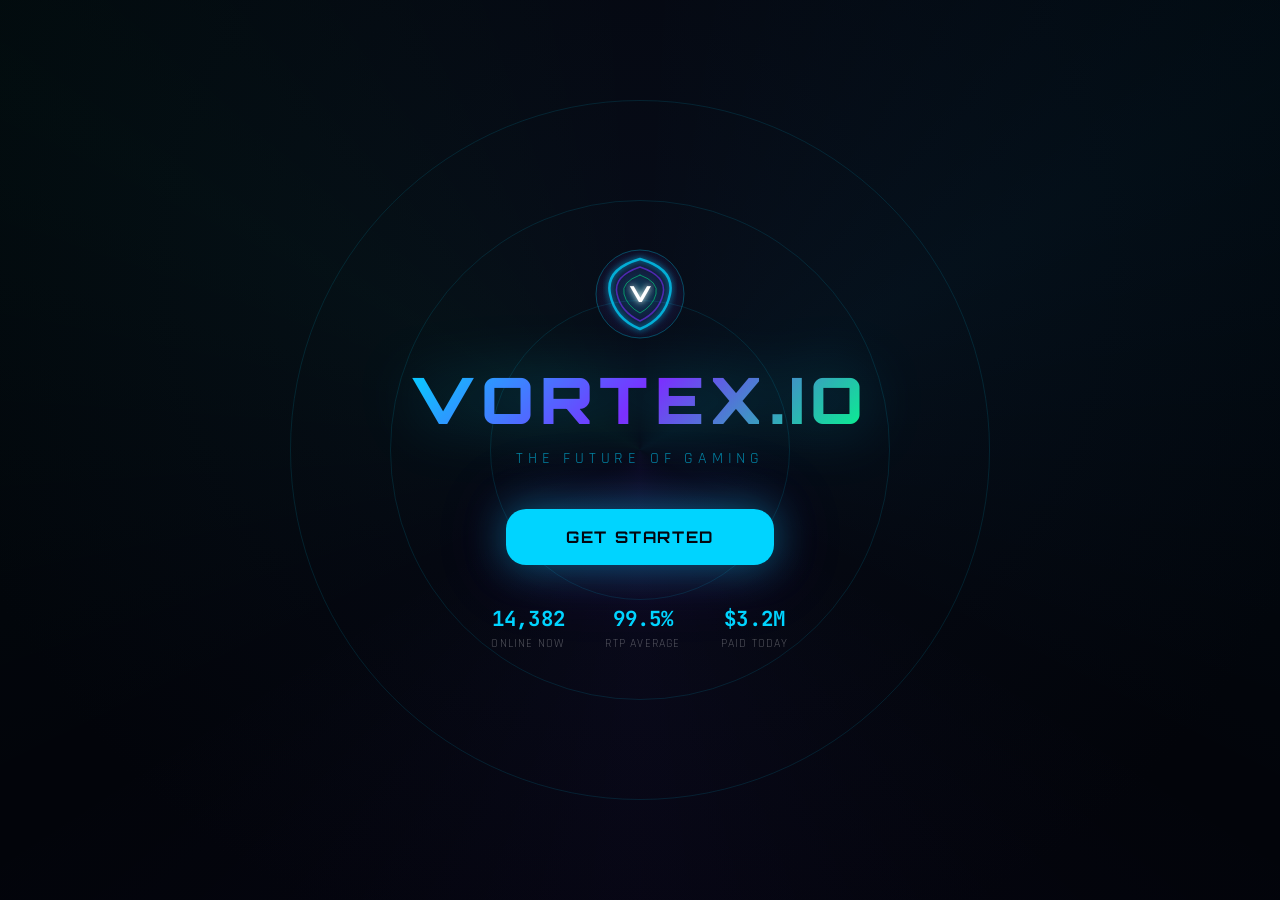
==== commit 1ef978fc: "Update index.html" ====
--- a/index.html
+++ b/index.html
@@ -3,53 +3,82 @@
 <head>
 <meta charset="UTF-8"/>
 <meta name="viewport" content="width=device-width,initial-scale=1,maximum-scale=1,user-scalable=no"/>
-<title>VORTEX.IO — Premium Gaming</title>
+<title>Vortex.IO — Pro Gaming Platform</title>
 <link rel="preconnect" href="https://fonts.googleapis.com"/>
 <link href="https://fonts.googleapis.com/css2?family=Orbitron:wght@400;600;700;800;900&family=Rajdhani:wght@400;500;600;700&family=JetBrains+Mono:wght@400;600;700&display=swap" rel="stylesheet"/>
 <script src="https://accounts.google.com/gsi/client" async defer></script>
 <style>
 /* ═══════════════════════════ VORTEX.IO DESIGN SYSTEM ═══════════════════════════ */
 :root{
-  --bg:        #04060f;
-  --bg1:       #070a18;
-  --bg2:       #0b0f24;
-  --bg3:       #0f1430;
-  --bg4:       #141a3a;
-  --neon:      #00d4ff;
-  --neon2:     #0099cc;
-  --neon3:     rgba(0,212,255,0.08);
-  --purple:    #7b2fff;
-  --purple2:   #5500cc;
-  --green:     #00ff88;
-  --green2:    #00cc66;
-  --red:       #ff3366;
-  --red2:      #cc1144;
-  --gold:      #ffd700;
-  --gold2:     #cc9900;
-  --glass:     rgba(0,212,255,0.04);
-  --gb:        rgba(0,212,255,0.12);
-  --gb2:       rgba(0,212,255,0.25);
-  --text:      #ccd6f6;
-  --text2:     #8892b0;
-  --text3:     #4a5568;
-  --r:         12px;
-  --r2:        18px;
-  --r3:        50px;
-  --font-d:    'Orbitron', sans-serif;
-  --font-b:    'Rajdhani', sans-serif;
-  --font-m:    'JetBrains Mono', monospace;
-  --sidebar:   220px;
-  --header:    58px;
-  --nav-h:     64px;
+ /* ═══ VORTEX 5-COLOR PRODUCTION PALETTE ═══
+    1. Deep Midnight Black  #05080f
+    2. Emerald Green        #00e676  (wins, active, CTA)  
+    3. Neon Pink-Magenta    #ff2dce  (deposit, major actions)
+    4. Crystal Blue         #00d4ff  (trade, info, borders)
+    5. Pure White           #ffffff  (all text)
+ ═══════════════════════════════════════════ */
+ --bg:    #05080f;
+ --bg1:   #070b14;
+ --bg2:   #0a0f1e;
+ --bg3:   #0d1428;
+ --bg4:   #111830;
+ --neon:  #00d4ff;
+ --neon2: #0088cc;
+ --neon3: rgba(0,212,255,0.07);
+ --purple:  #00d4ff;
+ --purple2: #0088cc;
+ --green:  #00e676;
+ --green2: #00c960;
+ --green3: rgba(0,230,118,0.08);
+ --red:    #ff2dce;
+ --red2:   #d900aa;
+ --pink:   #ff2dce;
+ --pink2:  #d900aa;
+ --gold:   #ffd700;
+ --gold2:  #cc9900;
+ --glass:  rgba(0,212,255,0.04);
+ --gb:     rgba(0,212,255,0.10);
+ --gb2:    rgba(0,212,255,0.22);
+ --text:   #ffffff;
+ --text1:  #e8f0ff;
+ --text2:  rgba(255,255,255,0.58);
+ --text3:  rgba(255,255,255,0.30);
+ --r:  8px;
+ --r2: 12px;
+ --r3: 20px;
+ --font-d: 'Orbitron', sans-serif;
+ --font-b: 'Rajdhani', sans-serif;
+ --font-m: 'JetBrains Mono', monospace;
+ --sidebar: 240px;
+ --header: 62px;
+ --nav-h: 64px;
 }
 *,*::before,*::after{box-sizing:border-box;margin:0;padding:0;}
 html{scroll-behavior:smooth;-webkit-text-size-adjust:100%;}
 body{
-  background:var(--bg);color:var(--text);font-family:var(--font-b);
-  min-height:100vh;overflow-x:hidden;
-  background-image:
-    radial-gradient(ellipse 80% 50% at 50% -10%,rgba(0,212,255,0.06) 0%,transparent 60%),
-    radial-gradient(ellipse 50% 40% at 90% 90%,rgba(123,47,255,0.05) 0%,transparent 55%);
+ background:var(--bg);color:var(--text);font-family:var(--font-b);
+ min-height:100vh;overflow-x:hidden;
+ position:relative;
+}
+/* ═══════ HYPER MESH GRADIENT CANVAS BEHIND EVERYTHING ═══════ */
+#meshGradientCanvas{
+ position:fixed;inset:0;z-index:-1;pointer-events:none;
+ width:100%;height:100%;
+ transform:translateZ(0);will-change:transform;
+ backface-visibility:hidden;-webkit-backface-visibility:hidden;
+}
+/* ═══ GPU ACCELERATION FOR ALL GAME CANVASES ═══ */
+/* ── GPU-accelerated canvas elements ── */
+#crashCanvas,#singularityCanvas,#rushCanvas,#rouletteCanvas,
+#spinWheelCanvas,canvas{
+ transform:translateZ(0);will-change:transform;
+ backface-visibility:hidden;-webkit-backface-visibility:hidden;
+}
+/* Grain overlay for texture depth */
+body::after{
+ content:'';position:fixed;inset:0;z-index:0;pointer-events:none;
+ background-image:url("data:image/svg+xml,%3Csvg viewBox='0 0 256 256' xmlns='http://www.w3.org/2000/svg'%3E%3Cfilter id='n'%3E%3CfeTurbulence type='fractalNoise' baseFrequency='0.9' numOctaves='4' stitchTiles='stitch'/%3E%3C/filter%3E%3Crect width='100%25' height='100%25' filter='url(%23n)' opacity='0.035'/%3E%3C/svg%3E");
+ opacity:0.55;
 }
 ::-webkit-scrollbar{width:4px;height:4px;}
 ::-webkit-scrollbar-track{background:var(--bg);}
@@ -65,54 +94,54 @@
 
 /* ─── ENTRANCE PAGE ─── */
 #entrancePage{
-  position:fixed;inset:0;z-index:1000;
-  display:flex;flex-direction:column;align-items:center;justify-content:center;
-  background:radial-gradient(ellipse at center,#080c20 0%,#04060f 70%);
-  overflow:hidden;
+ position:fixed;inset:0;z-index:1000;
+ display:flex;flex-direction:column;align-items:center;justify-content:center;
+ background:radial-gradient(ellipse at 50% 30%,#070c18 0%,#02040a 80%);
+ overflow:hidden;
 }
 .entrance-bg{
-  position:absolute;inset:0;pointer-events:none;
-  background:
-    conic-gradient(from 0deg at 50% 50%,transparent 0deg,rgba(0,212,255,0.04) 60deg,transparent 120deg),
-    conic-gradient(from 120deg at 50% 50%,transparent 0deg,rgba(123,47,255,0.04) 60deg,transparent 120deg),
-    conic-gradient(from 240deg at 50% 50%,transparent 0deg,rgba(0,255,136,0.03) 60deg,transparent 120deg);
-  animation:entrance-bg-spin 20s linear infinite;
+ position:absolute;inset:0;pointer-events:none;
+ background:
+ conic-gradient(from 0deg at 50% 50%,transparent 0deg,rgba(0,212,255,0.04) 60deg,transparent 120deg),
+ conic-gradient(from 120deg at 50% 50%,transparent 0deg,rgba(123,47,255,0.04) 60deg,transparent 120deg),
+ conic-gradient(from 240deg at 50% 50%,transparent 0deg,rgba(0,255,136,0.03) 60deg,transparent 120deg);
+ animation:entrance-bg-spin 20s linear infinite;
 }
 @keyframes entrance-bg-spin{to{transform:rotate(360deg);}}
 .entrance-ring{
-  position:absolute;border-radius:50%;
-  border:1px solid rgba(0,212,255,0.12);
-  animation:entrance-ring-pulse 4s ease-in-out infinite;
+ position:absolute;border-radius:50%;
+ border:1px solid rgba(0,212,255,0.12);
+ animation:entrance-ring-pulse 4s ease-in-out infinite;
 }
 @keyframes entrance-ring-pulse{0%,100%{transform:scale(1);opacity:0.3;}50%{transform:scale(1.05);opacity:0.6;}}
 .entrance-logo{text-align:center;margin-bottom:40px;position:relative;z-index:1;}
 .entrance-title{
-  font-family:var(--font-d);font-size:clamp(2.5rem,8vw,4rem);font-weight:900;
-  letter-spacing:0.1em;
-  background:linear-gradient(135deg,#00d4ff 0%,#7b2fff 50%,#00ff88 100%);
-  -webkit-background-clip:text;-webkit-text-fill-color:transparent;background-clip:text;
-  margin-top:20px;
-  text-shadow:none;
-  filter:drop-shadow(0 0 30px rgba(0,212,255,0.3));
+ font-family:var(--font-d);font-size:clamp(2.5rem,8vw,4rem);font-weight:900;
+ letter-spacing:0.1em;
+ background:linear-gradient(135deg,#00d4ff 0%,#7b2fff 50%,#00ff88 100%);
+ -webkit-background-clip:text;-webkit-text-fill-color:transparent;background-clip:text;
+ margin-top:20px;
+ text-shadow:none;
+ filter:drop-shadow(0 0 30px rgba(0,212,255,0.3));
 }
 .entrance-sub{
-  font-family:var(--font-b);font-size:1rem;color:rgba(0,212,255,0.6);
-  letter-spacing:0.3em;text-transform:uppercase;margin-top:8px;
+ font-family:var(--font-b);font-size:1rem;color:rgba(0,212,255,0.6);
+ letter-spacing:0.3em;text-transform:uppercase;margin-top:8px;
 }
 .btn-get-started{
-  background:linear-gradient(135deg,var(--neon) 0%,var(--purple) 100%);
-  color:#04060f;border:none;cursor:pointer;
-  padding:18px 60px;border-radius:var(--r3);
-  font-family:var(--font-d);font-size:1rem;font-weight:700;
-  letter-spacing:0.1em;text-transform:uppercase;
-  box-shadow:0 0 40px rgba(0,212,255,0.4),0 0 80px rgba(123,47,255,0.2);
-  transition:all .3s;position:relative;z-index:1;
-  animation:btn-entrance-pulse 2s ease-in-out infinite;
+ background:linear-gradient(135deg,var(--neon) 0%,var(--purple) 100%);
+ color:#04060f;border:none;cursor:pointer;
+ padding:18px 60px;border-radius:var(--r3);
+ font-family:var(--font-d);font-size:1rem;font-weight:700;
+ letter-spacing:0.1em;text-transform:uppercase;
+ box-shadow:0 0 40px rgba(0,212,255,0.4),0 0 80px rgba(123,47,255,0.2);
+ transition:all .3s;position:relative;z-index:1;
+ animation:btn-entrance-pulse 2s ease-in-out infinite;
 }
 @keyframes btn-entrance-pulse{0%,100%{box-shadow:0 0 40px rgba(0,212,255,0.4),0 0 80px rgba(123,47,255,0.2);}50%{box-shadow:0 0 60px rgba(0,212,255,0.6),0 0 120px rgba(123,47,255,0.35);}}
 .btn-get-started:hover{transform:scale(1.05);}
 .entrance-stats{
-  display:flex;gap:40px;margin-top:40px;position:relative;z-index:1;
+ display:flex;gap:40px;margin-top:40px;position:relative;z-index:1;
 }
 .entrance-stat{text-align:center;}
 .entrance-stat-val{font-family:var(--font-m);font-size:1.3rem;font-weight:700;color:var(--neon);}
@@ -120,23 +149,23 @@
 
 /* ─── AUTH MODAL ─── */
 .overlay{
-  display:none;position:fixed;inset:0;z-index:2000;
-  background:rgba(0,0,0,0.85);backdrop-filter:blur(16px);
-  align-items:center;justify-content:center;padding:20px;
+ display:none;position:fixed;inset:0;z-index:2000;
+ background:rgba(0,0,0,0.85);backdrop-filter:blur(16px);
+ align-items:center;justify-content:center;padding:20px;
 }
 .overlay.show{display:flex;}
 .modal{
-  background:linear-gradient(160deg,#0b0f24 0%,#070a18 100%);
-  border:1px solid var(--gb);border-radius:22px;
-  padding:0;width:100%;max-width:440px;
-  box-shadow:0 0 60px rgba(0,212,255,0.15),0 40px 80px rgba(0,0,0,0.5);
-  overflow:hidden;animation:modal-in .3s ease;
+ background:linear-gradient(160deg,#0b0f24 0%,#070a18 100%);
+ border:1px solid var(--gb);border-radius:22px;
+ padding:0;width:100%;max-width:440px;
+ box-shadow:0 0 60px rgba(0,212,255,0.15),0 40px 80px rgba(0,0,0,0.5);
+ overflow:hidden;animation:modal-in .3s ease;
 }
 @keyframes modal-in{from{opacity:0;transform:scale(0.92) translateY(20px);}to{opacity:1;transform:scale(1) translateY(0);}}
 .modal-header{
-  background:linear-gradient(90deg,rgba(0,212,255,0.08) 0%,rgba(123,47,255,0.06) 100%);
-  border-bottom:1px solid var(--gb);padding:22px 24px;
-  display:flex;align-items:center;justify-content:space-between;
+ background:linear-gradient(90deg,rgba(0,212,255,0.08) 0%,rgba(123,47,255,0.06) 100%);
+ border-bottom:1px solid var(--gb);padding:22px 24px;
+ display:flex;align-items:center;justify-content:space-between;
 }
 .modal-title{font-family:var(--font-d);font-size:1rem;font-weight:700;color:var(--neon);letter-spacing:0.05em;}
 .modal-close{width:28px;height:28px;border-radius:50%;background:rgba(255,255,255,0.06);border:1px solid rgba(255,255,255,0.1);display:flex;align-items:center;justify-content:center;cursor:pointer;color:var(--text2);font-size:14px;}
@@ -146,183 +175,365 @@
 .auth-tab{flex:1;padding:9px;text-align:center;border-radius:9px;cursor:pointer;font-family:var(--font-b);font-size:0.88rem;font-weight:600;color:var(--text2);transition:all .2s;}
 .auth-tab.active{background:linear-gradient(135deg,rgba(0,212,255,0.15),rgba(123,47,255,0.1));color:var(--neon);border:1px solid rgba(0,212,255,0.2);}
 .g-signin-btn{
-  width:100%;padding:13px;border-radius:var(--r);
-  background:rgba(255,255,255,0.06);border:1px solid rgba(255,255,255,0.12);
-  color:var(--text);cursor:pointer;display:flex;align-items:center;justify-content:center;
-  gap:12px;font-size:0.9rem;font-weight:500;transition:all .2s;margin-bottom:14px;
+ width:100%;padding:13px;border-radius:var(--r);
+ background:rgba(255,255,255,0.06);border:1px solid rgba(255,255,255,0.12);
+ color:var(--text);cursor:pointer;display:flex;align-items:center;justify-content:center;
+ gap:12px;font-size:0.9rem;font-weight:500;transition:all .2s;margin-bottom:14px;
 }
 .g-signin-btn:hover{background:rgba(255,255,255,0.1);}
 .auth-divider{display:flex;align-items:center;gap:12px;margin:14px 0;}
 .auth-divider::before,.auth-divider::after{content:'';flex:1;height:1px;background:rgba(255,255,255,0.07);}
 .auth-divider span{font-size:0.72rem;color:var(--text3);}
 .v-input{
-  width:100%;background:rgba(255,255,255,0.04);
-  border:1px solid rgba(255,255,255,0.08);border-radius:var(--r);
-  padding:12px 14px;color:var(--text);font-family:var(--font-b);font-size:0.95rem;
-  outline:none;transition:all .2s;margin-bottom:10px;
+ width:100%;background:rgba(255,255,255,0.04);
+ border:1px solid rgba(255,255,255,0.08);border-radius:var(--r);
+ padding:12px 14px;color:var(--text);font-family:var(--font-b);font-size:0.95rem;
+ outline:none;transition:all .2s;margin-bottom:10px;
 }
 .v-input:focus{border-color:rgba(0,212,255,0.4);background:rgba(0,212,255,0.04);box-shadow:0 0 0 3px rgba(0,212,255,0.06);}
 .v-input::placeholder{color:var(--text3);}
 .btn-neon{
-  width:100%;padding:14px;border-radius:var(--r);
-  background:linear-gradient(135deg,var(--neon) 0%,var(--purple) 100%);
-  color:#04060f;border:none;cursor:pointer;
-  font-family:var(--font-d);font-size:0.85rem;font-weight:700;
-  letter-spacing:0.05em;text-transform:uppercase;
-  transition:all .25s;box-shadow:0 4px 20px rgba(0,212,255,0.25);
+ width:100%;padding:14px;border-radius:var(--r);
+ background:linear-gradient(135deg,var(--neon) 0%,var(--purple) 100%);
+ color:#04060f;border:none;cursor:pointer;
+ font-family:var(--font-d);font-size:0.85rem;font-weight:700;
+ letter-spacing:0.05em;text-transform:uppercase;
+ transition:all .25s;box-shadow:0 4px 20px rgba(0,212,255,0.25);
 }
 .btn-neon:hover{transform:translateY(-2px);box-shadow:0 8px 28px rgba(0,212,255,0.4);}
 .btn-neon:disabled{opacity:0.4;cursor:not-allowed;transform:none !important;}
 .otp-inputs{display:flex;gap:10px;justify-content:center;margin:20px 0;}
 .otp-digit{
-  width:48px;height:56px;border-radius:var(--r);
-  background:rgba(255,255,255,0.04);border:1px solid rgba(0,212,255,0.2);
-  color:var(--neon);font-family:var(--font-m);font-size:1.4rem;font-weight:700;
-  text-align:center;outline:none;transition:all .2s;
+ width:48px;height:56px;border-radius:var(--r);
+ background:rgba(255,255,255,0.04);border:1px solid rgba(0,212,255,0.2);
+ color:var(--neon);font-family:var(--font-m);font-size:1.4rem;font-weight:700;
+ text-align:center;outline:none;transition:all .2s;
 }
 .otp-digit:focus{border-color:var(--neon);box-shadow:0 0 0 3px rgba(0,212,255,0.12);}
 .otp-demo{background:rgba(0,212,255,0.06);border:1px solid rgba(0,212,255,0.15);border-radius:var(--r);padding:10px 14px;font-size:0.78rem;color:var(--neon);text-align:center;margin-bottom:16px;}
 
 /* ─── HEADER ─── */
+/* ══════════════════════════════════════
+   BC.GAME TOP BAR — VORTEX NEON
+   ══════════════════════════════════════ */
 .header{
-  position:fixed;top:0;left:0;right:0;z-index:200;
-  height:var(--header);
-  background:rgba(4,6,15,0.92);backdrop-filter:blur(24px);
-  border-bottom:1px solid rgba(0,212,255,0.08);
-  display:flex;align-items:center;padding:0 16px;gap:10px;
+ position:fixed;top:0;left:var(--sidebar);right:0;z-index:200;
+ height:var(--header);
+ background:rgba(2,4,10,0.98);backdrop-filter:blur(20px);
+ border-bottom:1px solid rgba(0,212,255,0.07);
+ display:flex;align-items:center;padding:0 18px;gap:12px;
+}
+@media(max-width:767px){.header{left:0;}}
+/* BC.Game search bar */
+.h-search{flex:1;max-width:280px;position:relative;}
+.h-search input{
+ width:100%;background:rgba(255,255,255,.05);
+ border:1px solid rgba(255,255,255,.07);border-radius:22px;
+ padding:7px 14px 7px 36px;color:rgba(255,255,255,.7);
+ font-size:.78rem;font-family:var(--font-b);outline:none;transition:all .2s;
+}
+.h-search input::placeholder{color:rgba(255,255,255,.22);}
+.h-search input:focus{border-color:rgba(0,212,255,.3);background:rgba(0,212,255,.04);}
+.h-search-icon{
+ position:absolute;left:11px;top:50%;transform:translateY(-50%);
+ color:rgba(255,255,255,.25);pointer-events:none;
 }
 .h-logo{
-  display:flex;align-items:center;gap:8px;cursor:pointer;flex-shrink:0;
-  user-select:none;
+ display:flex;align-items:center;gap:8px;cursor:pointer;flex-shrink:0;
+ user-select:none;
 }
 .h-logo-text{
-  font-family:var(--font-d);font-size:1.1rem;font-weight:800;
-  background:linear-gradient(135deg,var(--neon) 0%,var(--purple) 100%);
-  -webkit-background-clip:text;-webkit-text-fill-color:transparent;background-clip:text;
-  letter-spacing:0.05em;
+ font-family:var(--font-d);font-size:1.1rem;font-weight:800;
+ background:linear-gradient(135deg,var(--neon) 0%,var(--purple) 100%);
+ -webkit-background-clip:text;-webkit-text-fill-color:transparent;background-clip:text;
+ letter-spacing:0.05em;
 }
 .h-spacer{flex:1;}
 .h-balance{
-  display:flex;align-items:center;gap:8px;
-  background:rgba(0,212,255,0.06);border:1px solid var(--gb);
-  padding:6px 14px;border-radius:var(--r3);cursor:pointer;transition:all .2s;
-  font-family:var(--font-m);font-size:0.8rem;color:var(--neon);
+ display:flex;align-items:center;gap:8px;
+ background:rgba(0,212,255,0.06);border:1px solid var(--gb);
+ padding:6px 14px;border-radius:var(--r3);cursor:pointer;transition:all .2s;
+ font-family:var(--font-m);font-size:0.8rem;color:var(--neon);
 }
 .h-balance:hover{border-color:var(--gb2);}
 .currency-badge{background:var(--neon);color:#04060f;font-size:0.58rem;font-weight:800;padding:1px 5px;border-radius:4px;letter-spacing:0.05em;}
+/* ═══════ IRIDESCENT HYPER-GLOW BUTTONS ═══════ */
 .h-btn{
-  background:linear-gradient(135deg,#ff2dce 0%,#a020f0 45%,#00d4ff 100%);
-  color:#fff;border:none;cursor:pointer;
-  padding:7px 16px;border-radius:var(--r3);
-  font-family:var(--font-d);font-size:0.72rem;font-weight:700;
-  letter-spacing:0.04em;text-transform:uppercase;
-  box-shadow:0 0 18px rgba(255,45,206,0.5),0 0 36px rgba(160,32,240,0.25);
-  transition:all .2s;white-space:nowrap;position:relative;overflow:hidden;
+ background:linear-gradient(135deg,#ff2dce 0%,#d900aa 55%,#ff2dce 100%);
+ color:#fff;border:none;cursor:pointer;
+ padding:7px 16px;border-radius:var(--r3);
+ font-family:var(--font-d);font-size:0.72rem;font-weight:700;
+ letter-spacing:0.04em;text-transform:uppercase;
+ position:relative;overflow:hidden;
+ backdrop-filter:blur(10px);
+ transition:all .25s;white-space:nowrap;
+ /* Iridescent animated border */
+ border:1px solid transparent;
+ background-clip:padding-box;
+ box-shadow:
+ 0 0 18px rgba(255,45,206,0.6),
+ 0 0 36px rgba(160,32,240,0.35),
+ 0 0 60px rgba(0,212,255,0.2),
+ inset 0 0 20px rgba(255,255,255,0.08);
+ animation:iridescent-glow 3s ease-in-out infinite;
+}
+@keyframes iridescent-glow{
+ 0%{box-shadow:0 0 18px rgba(255,45,206,0.6),0 0 36px rgba(160,32,240,0.35),0 0 60px rgba(0,212,255,0.2),inset 0 0 20px rgba(255,255,255,0.08);}
+ 25%{box-shadow:0 0 22px rgba(0,212,255,0.7),0 0 44px rgba(123,47,255,0.4),0 0 80px rgba(0,255,136,0.15),inset 0 0 25px rgba(255,255,255,0.1);}
+ 50%{box-shadow:0 0 26px rgba(0,255,136,0.6),0 0 50px rgba(0,212,255,0.35),0 0 90px rgba(255,215,0,0.15),inset 0 0 30px rgba(255,255,255,0.12);}
+ 75%{box-shadow:0 0 22px rgba(255,215,0,0.55),0 0 44px rgba(255,45,206,0.35),0 0 75px rgba(123,47,255,0.2),inset 0 0 22px rgba(255,255,255,0.09);}
+ 100%{box-shadow:0 0 18px rgba(255,45,206,0.6),0 0 36px rgba(160,32,240,0.35),0 0 60px rgba(0,212,255,0.2),inset 0 0 20px rgba(255,255,255,0.08);}
 }
 .h-btn::before{
-  content:'';position:absolute;inset:0;
-  background:linear-gradient(135deg,rgba(255,255,255,0.15),transparent);
-  pointer-events:none;
-}
+ content:'';position:absolute;inset:0;
+ background:linear-gradient(135deg,rgba(255,255,255,0.18),transparent 50%,rgba(255,255,255,0.06));
+ pointer-events:none;
+}
+/* Rainbow shimmer sweep */
+.h-btn::after{
+ content:'';position:absolute;inset:0;
+ background:linear-gradient(105deg,transparent 30%,rgba(255,255,255,0.25) 50%,transparent 70%);
+ transform:translateX(-100%);
+ animation:shimmer-sweep 2.5s ease-in-out infinite;
+ pointer-events:none;
+}
+@keyframes shimmer-sweep{0%,40%{transform:translateX(-120%);}70%,100%{transform:translateX(120%);}}
 .h-btn:hover{
-  box-shadow:0 0 28px rgba(255,45,206,0.7),0 0 56px rgba(160,32,240,0.4),0 0 80px rgba(0,212,255,0.2);
-  transform:translateY(-1px) scale(1.02);
-}
+ transform:translateY(-2px) scale(1.04);
+ filter:brightness(1.15) saturate(1.3);
+}
+
+/* ═══════ GLASSMORPHISM PANELS ═══════ */
+.ctrl-panel,.mines-terminal,.modal,.chat-sidebar,
+.crash-panel,.term-body{
+ backdrop-filter:blur(10px) saturate(1.4) !important;
+ -webkit-backdrop-filter:blur(10px) saturate(1.4) !important;
+}
+.mines-arena{
+ isolation:isolate;
+}
+
+/* ═══════ CRYPTO LOGO GLOW ON HOVER ═══════ */
+.cbal-item:hover .cbal-coin{
+ filter:drop-shadow(0 0 8px var(--coin-glow, #00d4ff)) drop-shadow(0 0 16px var(--coin-glow, #00d4ff));
+ transform:scale(1.15);
+ transition:all .2s ease;
+}
+.cbal-coin{ transition:all .2s ease; }
+
+/* Bitcoin glow = Gold */
+[data-coin="btc"]:hover .cbal-coin{ --coin-glow:#f7931a; }
+/* Ethereum = Blue */
+[data-coin="eth"]:hover .cbal-coin{ --coin-glow:#627eea; }
+/* Solana = Purple */
+[data-coin="sol"]:hover .cbal-coin{ --coin-glow:#9945ff; }
+/* USDT = Green */
+[data-coin="usdt"]:hover .cbal-coin{ --coin-glow:#26a17b; }
+/* Doge = Gold */
+[data-coin="doge"]:hover .cbal-coin{ --coin-glow:#c2a633; }
+/* XRP = Cyan */
+[data-coin="xrp"]:hover .cbal-coin{ --coin-glow:#00aae4; }
+/* BNB = Yellow */
+[data-coin="bnb"]:hover .cbal-coin{ --coin-glow:#f3ba2f; }
+/* AVAX = Red */
+[data-coin="avax"]:hover .cbal-coin{ --coin-glow:#e84142; }
+/* MATIC = Purple */
+[data-coin="matic"]:hover .cbal-coin{ --coin-glow:#8247e5; }
+/* DOT = Pink */
+[data-coin="dot"]:hover .cbal-coin{ --coin-glow:#e6007a; }
+/* LINK = Blue */
+[data-coin="link"]:hover .cbal-coin{ --coin-glow:#375bd2; }
+/* VTX = Cyan */
+[data-coin="vtx"]:hover .cbal-coin{ --coin-glow:#00d4ff; }
+/* ADA = Dark Blue → use lighter */
+[data-coin="ada"]:hover .cbal-coin{ --coin-glow:#4a90d9; }
+/* LTC = Silver/White */
+[data-coin="ltc"]:hover .cbal-coin{ --coin-glow:#e0e0e0; }
+/* INR = Orange */
+[data-coin="inr"]:hover .cbal-coin{ --coin-glow:#ff9900; }
+
+/* Crypto btn logo hover glow */
+.crypto-btn:hover .crypto-icon{
+ filter:drop-shadow(0 0 10px currentColor);
+ transform:scale(1.2);
+ transition:all .25s;
+}
+.crypto-icon{ transition:all .25s; }
+
+/* ═══════ NEON QR BOX ═══════ */
+#qrRealBox{
+ position:relative;
+ border:2px solid transparent !important;
+ background:linear-gradient(rgba(4,6,15,0.9),rgba(4,6,15,0.9)) padding-box,
+ linear-gradient(135deg,#00d4ff,#7b2fff,#ff2dce,#00ff88,#ffd700,#00d4ff) border-box !important;
+ animation:qr-border-glow 3s linear infinite;
+}
+@keyframes qr-border-glow{
+ 0%{box-shadow:0 0 15px rgba(0,212,255,0.5),0 0 30px rgba(123,47,255,0.3);}
+ 33%{box-shadow:0 0 20px rgba(255,45,206,0.5),0 0 40px rgba(0,255,136,0.3);}
+ 66%{box-shadow:0 0 20px rgba(255,215,0,0.5),0 0 40px rgba(0,212,255,0.3);}
+ 100%{box-shadow:0 0 15px rgba(0,212,255,0.5),0 0 30px rgba(123,47,255,0.3);}
+}
+/* QR timer badge */
+#qrTimerBadge{
+ font-family:var(--font-m);font-size:.72rem;font-weight:700;
+ color:var(--neon);letter-spacing:.06em;
+ background:rgba(0,212,255,0.08);
+ border:1px solid rgba(0,212,255,0.25);
+ border-radius:20px;padding:4px 12px;
+ margin-top:8px;display:inline-flex;align-items:center;gap:6px;
+}
+#qrTimerBadge.danger{ color:var(--red); border-color:rgba(255,51,102,0.4); background:rgba(255,51,102,0.08); }
 .h-icon-btn{
-  width:36px;height:36px;border-radius:50%;
-  background:rgba(0,212,255,0.06);border:1px solid var(--gb);
-  display:flex;align-items:center;justify-content:center;
-  cursor:pointer;transition:all .2s;color:var(--text2);flex-shrink:0;position:relative;
+ width:36px;height:36px;border-radius:50%;
+ background:rgba(0,212,255,0.06);border:1px solid var(--gb);
+ display:flex;align-items:center;justify-content:center;
+ cursor:pointer;transition:all .2s;color:var(--text2);flex-shrink:0;position:relative;
 }
 .h-icon-btn:hover{border-color:var(--gb2);color:var(--neon);}
 .h-icon-btn svg{width:16px;height:16px;}
 .notif-dot{
-  position:absolute;top:-2px;right:-2px;width:9px;height:9px;
-  border-radius:50%;background:var(--red);border:2px solid var(--bg);
+ position:absolute;top:-2px;right:-2px;width:9px;height:9px;
+ border-radius:50%;background:var(--red);border:2px solid var(--bg);
 }
 
 /* ─── LEFT SIDEBAR ─── */
 /* ─── SIDEBAR BACKDROP (mobile) ─── */
 .sidebar-backdrop{
-  display:none;position:fixed;inset:0;z-index:99;
-  background:rgba(0,0,0,0.55);backdrop-filter:blur(4px);
+ display:none;position:fixed;inset:0;z-index:99;
+ background:rgba(0,0,0,0.55);backdrop-filter:blur(4px);
 }
 .sidebar-backdrop.show{display:block;}
 
+/* ══════════════════════════════════════
+   BC.GAME-STYLE SIDEBAR — VORTEX NEON
+   ══════════════════════════════════════ */
 .left-sidebar{
-  position:fixed;top:var(--header);left:0;bottom:0;z-index:100;
-  width:var(--sidebar);overflow-y:auto;overflow-x:hidden;
-  background:rgba(7,10,24,0.97);border-right:1px solid rgba(0,212,255,0.1);
-  padding:12px 8px;display:flex;flex-direction:column;gap:2px;
-  /* Slide in/out on mobile */
-  transform:translateX(-100%);
-  transition:transform .28s cubic-bezier(.4,0,.2,1);
-  backdrop-filter:blur(20px);
-}
+ position:fixed;top:0;left:0;bottom:0;z-index:220;
+ width:var(--sidebar);overflow-y:auto;overflow-x:hidden;
+ background:linear-gradient(180deg,#040710 0%,#020408 100%);
+ border-right:1px solid rgba(0,212,255,0.07);
+ padding:0;display:flex;flex-direction:column;
+ transform:translateX(-100%);
+ transition:transform .28s cubic-bezier(.4,0,.2,1);
+ scrollbar-width:thin;scrollbar-color:rgba(0,212,255,.1) transparent;
+}
+.left-sidebar::-webkit-scrollbar{width:2px;}
+.left-sidebar::-webkit-scrollbar-thumb{background:rgba(0,212,255,.15);}
 .left-sidebar.mobile-open{transform:translateX(0);}
-/* Sidebar close button — visible on mobile only */
+@media(min-width:768px){
+ .sb-close-btn{display:none !important;}
+ .left-sidebar{transform:translateX(0) !important;}
+}
+/* Logo strip at top of sidebar */
+.sb-logo-area{
+ display:flex;align-items:center;gap:10px;
+ padding:14px 16px 13px;
+ border-bottom:1px solid rgba(0,212,255,0.07);
+ flex-shrink:0;cursor:pointer;
+ background:linear-gradient(135deg,rgba(0,212,255,0.04),rgba(123,47,255,0.03));
+}
+.sb-logo-mark{
+ width:34px;height:34px;border-radius:9px;flex-shrink:0;
+ background:linear-gradient(135deg,rgba(0,212,255,.15),rgba(123,47,255,.15));
+ border:1px solid rgba(0,212,255,.25);
+ display:flex;align-items:center;justify-content:center;
+}
+.sb-logo-text-wrap{min-width:0;}
+.sb-logo-title{
+ font-family:var(--font-d);font-size:.88rem;font-weight:900;
+ background:linear-gradient(135deg,#00d4ff,#7b2fff);
+ -webkit-background-clip:text;-webkit-text-fill-color:transparent;background-clip:text;
+ letter-spacing:.06em;line-height:1.1;
+}
+.sb-logo-sub{font-size:.5rem;color:rgba(0,212,255,.35);letter-spacing:.1em;margin-top:2px;}
+/* Section groups */
+.sb-section{padding:8px 0 2px;flex-shrink:0;}
+.sb-section-label{
+ font-size:.56rem;font-weight:700;color:rgba(255,255,255,.18);
+ text-transform:uppercase;letter-spacing:.14em;
+ padding:0 16px 5px;
+}
+/* Items */
+.sb-item{
+ display:flex;align-items:center;gap:10px;
+ padding:8px 16px;cursor:pointer;
+ color:rgba(255,255,255,.5);
+ font-size:.78rem;font-weight:600;letter-spacing:.01em;
+ transition:all .14s;position:relative;
+ border-left:2px solid transparent;
+}
+.sb-item:hover{
+ background:rgba(0,212,255,.04);
+ color:rgba(255,255,255,.82);
+ border-left-color:rgba(0,212,255,.18);
+}
+.sb-item.active{
+ background:linear-gradient(90deg,rgba(0,212,255,.1),rgba(0,212,255,.02));
+ color:#00d4ff;border-left-color:#00d4ff;
+}
+.sb-item svg{width:15px;height:15px;flex-shrink:0;opacity:.75;}
+.sb-item.active svg{opacity:1;}
+.sb-item-dot{
+ width:6px;height:6px;border-radius:50%;flex-shrink:0;margin-left:auto;
+ background:#00ff88;box-shadow:0 0 5px #00ff88;animation:pulse 1.5s infinite;
+}
+/* Badges */
+.sb-badge{
+ margin-left:auto;font-size:.5rem;font-weight:800;
+ padding:2px 5px;border-radius:20px;letter-spacing:.05em;
+ background:rgba(255,51,102,.18);color:#ff5577;border:1px solid rgba(255,51,102,.18);
+}
+.sb-badge.new{background:rgba(0,212,255,.12);color:var(--neon);border:1px solid rgba(0,212,255,.18);}
+.sb-badge.hot{background:rgba(255,120,0,.14);color:#ff8844;border:1px solid rgba(255,120,0,.2);}
+.sb-badge.vip{background:rgba(255,215,0,.12);color:#ffd700;border:1px solid rgba(255,215,0,.2);}
+/* Close button (mobile) */
 .sb-close-btn{
-  display:flex;align-items:center;justify-content:flex-end;
-  padding:4px 4px 8px;
+ display:flex;align-items:center;justify-content:flex-end;padding:6px 10px 0;
 }
 .sb-close-btn button{
-  width:32px;height:32px;border-radius:50%;
-  background:rgba(255,255,255,0.06);border:1px solid rgba(255,255,255,0.1);
-  color:var(--text2);font-size:16px;cursor:pointer;
-  display:flex;align-items:center;justify-content:center;
-  transition:all .2s;line-height:1;
-}
-.sb-close-btn button:hover{background:rgba(255,51,102,.15);color:var(--red);border-color:rgba(255,51,102,.3);}
-@media(min-width:768px){
-  .sb-close-btn{display:none;}
-  .left-sidebar{
-    transform:translateX(0) !important;
-    /* Always visible on tablet+ */
-  }
-}
-.sb-label{font-size:0.6rem;font-weight:700;color:var(--text3);text-transform:uppercase;letter-spacing:0.12em;padding:8px 10px 4px;}
-.sb-item{
-  display:flex;align-items:center;gap:10px;padding:9px 12px;border-radius:var(--r);
-  cursor:pointer;color:var(--text2);font-size:0.85rem;font-weight:600;
-  transition:all .15s;border:1px solid transparent;
-}
-.sb-item:hover{background:rgba(0,212,255,0.05);color:var(--text);}
-.sb-item.active{background:rgba(0,212,255,0.08);color:var(--neon);border-color:rgba(0,212,255,0.15);}
-.sb-item svg{width:17px;height:17px;flex-shrink:0;}
-.sb-badge{margin-left:auto;background:var(--red);color:white;font-size:0.58rem;font-weight:700;padding:2px 6px;border-radius:20px;}
-.sb-badge.new{background:rgba(0,255,136,0.15);color:var(--green);border:1px solid rgba(0,255,136,0.2);}
-.sb-divider{height:1px;background:rgba(0,212,255,0.05);margin:6px 0;}
-.vip-mini{
-  margin:8px 6px 0;background:rgba(0,212,255,0.04);
-  border:1px solid var(--gb);border-radius:var(--r);padding:12px;
-}
-.vip-mini-lbl{font-size:0.62rem;color:var(--text3);text-transform:uppercase;letter-spacing:.1em;margin-bottom:4px;}
-.vip-mini-name{font-family:var(--font-d);font-size:0.78rem;font-weight:700;color:var(--neon);margin-bottom:6px;}
-.vip-bar{height:4px;background:var(--bg4);border-radius:2px;overflow:hidden;}
-.vip-bar-fill{height:100%;background:linear-gradient(90deg,var(--neon2),var(--neon));border-radius:2px;transition:width 1s ease;}
+ width:28px;height:28px;border-radius:50%;background:rgba(255,255,255,.05);
+ border:1px solid rgba(255,255,255,.08);color:rgba(255,255,255,.4);
+ font-size:13px;cursor:pointer;display:flex;align-items:center;justify-content:center;
+ transition:all .2s;
+}
+.sb-close-btn button:hover{background:rgba(255,51,102,.15);color:var(--red);}
+/* VIP strip */
+.sb-vip-strip{
+ margin:auto 12px 12px;padding:10px 12px;
+ background:linear-gradient(135deg,rgba(0,212,255,.05),rgba(123,47,255,.04));
+ border:1px solid rgba(0,212,255,.1);border-radius:10px;flex-shrink:0;
+}
+.vip-mini-lbl{font-size:.55rem;color:rgba(255,255,255,.28);text-transform:uppercase;letter-spacing:.1em;margin-bottom:3px;}
+.vip-mini-name{font-family:var(--font-d);font-size:.7rem;font-weight:700;color:var(--neon);margin-bottom:6px;}
+.vip-bar{height:3px;background:rgba(255,255,255,.06);border-radius:2px;overflow:hidden;}
+.vip-bar-fill{height:100%;background:linear-gradient(90deg,#00d4ff,#00ff88);border-radius:2px;transition:width 1s ease;}
+/* legacy compat */
+.sb-label{font-size:.56rem;font-weight:700;color:rgba(255,255,255,.18);text-transform:uppercase;letter-spacing:.14em;padding:10px 16px 4px;}
+.sb-divider{height:1px;background:rgba(255,255,255,.04);margin:3px 14px;}
 
 /* ─── BOTTOM NAV (mobile) ─── */
 .bottom-nav{
-  position:fixed;bottom:0;left:0;right:0;z-index:150;
-  height:var(--nav-h);background:rgba(4,6,15,0.97);
-  backdrop-filter:blur(24px);border-top:1px solid rgba(0,212,255,0.08);
-  display:flex;align-items:center;
+ position:fixed;bottom:0;left:0;right:0;z-index:180;
+ height:var(--nav-h);background:rgba(4,6,15,0.97);
+ backdrop-filter:blur(24px);border-top:1px solid rgba(0,212,255,0.08);
+ display:flex;align-items:center;
 }
 @media(min-width:768px){.bottom-nav{display:none;}}
 .bn-item{
-  flex:1;display:flex;flex-direction:column;align-items:center;justify-content:center;
-  gap:3px;padding:6px 2px;cursor:pointer;color:var(--text3);transition:color .2s;min-width:0;
+ flex:1;display:flex;flex-direction:column;align-items:center;justify-content:center;
+ gap:3px;padding:6px 2px;cursor:pointer;color:var(--text3);transition:color .2s;min-width:0;
 }
 .bn-item svg{width:20px;height:20px;flex-shrink:0;}
 .bn-item span{font-size:0.55rem;font-weight:600;letter-spacing:0.02em;text-transform:uppercase;white-space:nowrap;}
 .bn-item.active{color:var(--neon);}
 .bn-item.highlight{
-  background:rgba(0,212,255,0.08);border:1px solid rgba(0,212,255,0.15);
-  border-radius:var(--r);margin:4px 2px;color:var(--neon);
+ background:rgba(0,212,255,0.08);border:1px solid rgba(0,212,255,0.15);
+ border-radius:var(--r);margin:4px 2px;color:var(--neon);
 }
 
 /* ─── LAYOUT ─── */
-.app-layout{display:flex;padding-top:calc(var(--header) + 28px);min-height:100vh;}
+.app-layout{display:flex;padding-top:calc(var(--header) + 16px);min-height:100vh;}
 .app-layout.no-fomo{padding-top:var(--header);}
 .main-area{flex:1;min-width:0;padding-bottom:calc(var(--nav-h) + 8px);}
 @media(min-width:768px){.main-area{margin-left:var(--sidebar);padding-bottom:24px;}}
@@ -334,8 +545,8 @@
 
 /* ─── CARDS ─── */
 .card{
-  background:rgba(0,212,255,0.03);border:1px solid var(--gb);
-  border-radius:var(--r2);backdrop-filter:blur(8px);transition:border-color .2s;
+ background:rgba(0,212,255,0.03);border:1px solid var(--gb);
+ border-radius:var(--r2);backdrop-filter:blur(8px);transition:border-color .2s;
 }
 .card:hover{border-color:var(--gb2);}
 .card-p{padding:20px;}
@@ -343,8 +554,8 @@
 /* ─── SECTION HEADER ─── */
 .sh{display:flex;align-items:center;justify-content:space-between;margin-bottom:14px;}
 .sh-title{
-  font-family:var(--font-d);font-size:0.95rem;font-weight:700;
-  display:flex;align-items:center;gap:10px;color:var(--text);
+ font-family:var(--font-d);font-size:0.95rem;font-weight:700;
+ display:flex;align-items:center;gap:10px;color:var(--text);
 }
 .sh-title::before{content:'';display:block;width:3px;height:16px;background:linear-gradient(180deg,var(--neon),var(--purple));border-radius:2px;}
 .sh-action{color:var(--neon);font-size:0.76rem;font-weight:600;cursor:pointer;}
@@ -352,7 +563,7 @@
 
 /* ─── BUTTONS ─── */
 .btn{display:inline-flex;align-items:center;justify-content:center;gap:8px;border:none;cursor:pointer;font-family:var(--font-d);font-weight:700;letter-spacing:0.04em;transition:all .2s;border-radius:var(--r3);user-select:none;}
-.btn-primary{background:linear-gradient(135deg,var(--neon),var(--purple));color:#04060f;padding:12px 28px;font-size:0.85rem;box-shadow:0 4px 20px rgba(0,212,255,0.22);}
+.btn-primary{background:linear-gradient(135deg,#00e676,#00d4ff);color:#04060f;padding:12px 28px;font-size:0.85rem;box-shadow:0 4px 20px rgba(0,212,255,0.22);}
 .btn-primary:hover{transform:translateY(-2px);box-shadow:0 8px 28px rgba(0,212,255,0.4);}
 .btn-green{background:linear-gradient(135deg,var(--green),var(--green2));color:#04060f;padding:14px 28px;font-size:0.9rem;box-shadow:0 4px 20px rgba(0,255,136,0.22);}
 .btn-green:hover{transform:translateY(-2px);box-shadow:0 8px 28px rgba(0,255,136,0.4);}
@@ -363,22 +574,22 @@
 .btn-lg{padding:16px 36px;font-size:0.95rem;border-radius:var(--r2);}
 .btn:disabled{opacity:0.4;cursor:not-allowed;transform:none!important;}
 .btn-cashout{
-  background:linear-gradient(135deg,var(--green),var(--green2));
-  color:#04060f;padding:16px;font-size:0.95rem;
-  animation:cashout-glow .8s ease-in-out infinite alternate;
+ background:linear-gradient(135deg,var(--green),var(--green2));
+ color:#04060f;padding:16px;font-size:0.95rem;
+ animation:cashout-glow .8s ease-in-out infinite alternate;
 }
 @keyframes cashout-glow{from{box-shadow:0 0 20px rgba(0,255,136,0.3);}to{box-shadow:0 0 40px rgba(0,255,136,0.6);}}
 
 /* ─── HOME PAGE ─── */
 .hero{
-  background:linear-gradient(135deg,rgba(0,212,255,0.07) 0%,rgba(123,47,255,0.05) 60%,transparent 100%);
-  border:1px solid var(--gb);border-radius:22px;
-  padding:30px 26px;margin-bottom:22px;position:relative;overflow:hidden;
+ background:linear-gradient(135deg,rgba(0,212,255,0.07) 0%,rgba(123,47,255,0.05) 60%,transparent 100%);
+ border:1px solid var(--gb);border-radius:22px;
+ padding:30px 26px;margin-bottom:22px;position:relative;overflow:hidden;
 }
 .hero::after{
-  content:'VORTEX';position:absolute;right:-30px;top:50%;transform:translateY(-50%);
-  font-family:var(--font-d);font-size:7rem;font-weight:900;color:rgba(0,212,255,0.04);
-  pointer-events:none;letter-spacing:-0.02em;white-space:nowrap;
+ content:'VORTEX';position:absolute;right:-30px;top:50%;transform:translateY(-50%);
+ font-family:var(--font-d);font-size:7rem;font-weight:900;color:rgba(0,212,255,0.04);
+ pointer-events:none;letter-spacing:-0.02em;white-space:nowrap;
 }
 .hero-title{font-family:var(--font-d);font-size:clamp(1.6rem,5vw,2.6rem);font-weight:900;line-height:1.15;}
 .hero-title em{font-style:normal;background:linear-gradient(135deg,var(--neon),var(--purple));-webkit-background-clip:text;-webkit-text-fill-color:transparent;background-clip:text;}
@@ -387,31 +598,86 @@
 .hero-pill svg{width:12px;height:12px;color:var(--neon);}
 .hero-actions{display:flex;gap:10px;flex-wrap:wrap;margin-top:18px;}
 
-/* ─── GAMES GRID ─── */
-/* ─── GAMES GRID — Responsive Columns ─── */
+/* ══════════════════════════════════════════
+   BC.GAME ORIGINALS GRID — 4 COLUMNS
+   ══════════════════════════════════════════ */
 .games-grid{
-  display:grid;
-  grid-template-columns:repeat(2,1fr); /* Mobile: 2 cols */
-  gap:10px;
-}
-@media(min-width:480px){.games-grid{grid-template-columns:repeat(3,1fr);gap:11px;}} /* Phablet: 3 cols */
-@media(min-width:700px){.games-grid{grid-template-columns:repeat(4,1fr);gap:12px;}} /* Tablet: 4 cols */
-@media(min-width:1024px){.games-grid{grid-template-columns:repeat(5,1fr);gap:14px;}} /* Desktop: 5 cols */
-@media(min-width:1280px){.games-grid{grid-template-columns:repeat(6,1fr);gap:14px;}} /* Wide: 6 cols */
+ display:grid;
+ grid-template-columns:repeat(2,1fr);
+ gap:10px;
+}
+@media(min-width:480px){.games-grid{grid-template-columns:repeat(3,1fr);gap:10px;}}
+@media(min-width:700px){.games-grid{grid-template-columns:repeat(4,1fr);gap:12px;}}
+@media(min-width:1024px){.games-grid{grid-template-columns:repeat(4,1fr);gap:14px;}}
+@media(min-width:1280px){.games-grid{grid-template-columns:repeat(5,1fr);gap:14px;}}
+
+/* BC.Game-style card — tall with colored gradient bg */
 .game-card{
-  background:rgba(0,212,255,0.03);border:1px solid var(--gb);
-  border-radius:var(--r2);overflow:hidden;cursor:pointer;
-  transition:transform .28s cubic-bezier(.34,1.56,.64,1),border-color .28s,box-shadow .28s;
-  position:relative;
-}
-.game-card:hover{transform:translateY(-6px) scale(1.02);border-color:rgba(0,212,255,0.3);box-shadow:0 16px 40px rgba(0,0,0,0.5),0 0 30px rgba(0,212,255,0.1);}
-.gc-icon{width:100%;aspect-ratio:1;display:flex;align-items:center;justify-content:center;position:relative;overflow:hidden;}
-.gc-body{padding:9px 11px 12px;}
-.gc-name{font-family:var(--font-d);font-size:0.75rem;font-weight:700;color:var(--text);}
-.gc-players{display:flex;align-items:center;gap:4px;margin-top:4px;font-size:0.65rem;color:var(--text3);}
-.gc-dot{width:5px;height:5px;background:var(--green);border-radius:50%;animation:pulse 1.5s infinite;}
+ border-radius:14px;overflow:hidden;cursor:pointer;
+ background:linear-gradient(160deg,#0d1228 0%,#070a18 100%);
+ border:1px solid rgba(255,255,255,.06);
+ transition:transform .25s cubic-bezier(.34,1.56,.64,1),border-color .2s,box-shadow .2s;
+ position:relative;
+}
+.game-card:hover{
+ transform:translateY(-5px) scale(1.02);
+ border-color:rgba(0,212,255,0.25);
+ box-shadow:0 14px 36px rgba(0,0,0,0.5),0 0 24px rgba(0,212,255,0.1);
+}
+/* Taller icon area like BC.Game */
+.gc-icon{
+ width:100%;aspect-ratio:5/4;
+ display:flex;align-items:center;justify-content:center;
+ position:relative;overflow:hidden;
+}
+.gc-icon-inner{
+ font-size:clamp(2.8rem,8vw,4.5rem);
+ filter:drop-shadow(0 0 20px currentColor);
+ transition:transform .3s;position:relative;z-index:1;
+}
+.game-card:hover .gc-icon-inner{transform:scale(1.12);}
+/* Multiplier badge like BC.Game */
+.gc-mult-badge{
+ position:absolute;top:8px;left:8px;z-index:3;
+ font-family:var(--font-d);font-size:.78rem;font-weight:900;
+ color:#fff;text-shadow:0 0 10px rgba(255,255,255,.5);
+ letter-spacing:.03em;
+}
+/* Players row at bottom like BC.Game */
+.gc-body{padding:8px 10px 10px;}
+.gc-name{
+ font-family:var(--font-d);font-size:.72rem;font-weight:700;
+ color:rgba(255,255,255,.9);text-transform:uppercase;letter-spacing:.06em;
+}
+.gc-players{
+ display:flex;align-items:center;gap:4px;margin-top:4px;
+ font-size:.6rem;color:rgba(255,255,255,.4);
+}
+.gc-dot{
+ width:4px;height:4px;background:var(--green);
+ border-radius:50%;animation:pulse 1.5s infinite;flex-shrink:0;
+}
 @keyframes pulse{0%,100%{opacity:1;}50%{opacity:0.4;}}
-.gc-badge{position:absolute;top:7px;right:7px;z-index:2;font-size:0.55rem;font-weight:800;padding:3px 7px;border-radius:20px;text-transform:uppercase;letter-spacing:.05em;}
+/* Overlay play button */
+.gc-play-overlay{
+ position:absolute;inset:0;background:rgba(0,0,0,0.45);
+ display:flex;align-items:center;justify-content:center;
+ opacity:0;transition:opacity .2s;z-index:4;backdrop-filter:blur(2px);
+}
+.game-card:hover .gc-play-overlay{opacity:1;}
+.gc-play-btn{
+ background:linear-gradient(135deg,#00d4ff,#7b2fff);
+ color:#04060f;font-family:var(--font-d);font-size:.68rem;
+ font-weight:800;padding:8px 18px;border-radius:22px;
+ letter-spacing:.06em;text-transform:uppercase;
+ box-shadow:0 0 20px rgba(0,212,255,.4);
+}
+/* Badges */
+.gc-badge{
+ position:absolute;top:7px;right:7px;z-index:5;
+ font-size:.52rem;font-weight:800;padding:3px 7px;
+ border-radius:20px;text-transform:uppercase;letter-spacing:.05em;
+}
 .gc-badge.hot{background:linear-gradient(135deg,#ff6b35,#cc2200);color:white;}
 .gc-badge.new{background:linear-gradient(135deg,var(--purple),var(--purple2));color:white;}
 .gc-badge.exclusive{background:linear-gradient(135deg,var(--neon),var(--neon2));color:#04060f;}
@@ -430,31 +696,30 @@
 .tick-win{color:var(--green);font-family:var(--font-m);font-weight:600;}
 
 /* ─── CRASH GAME ─── */
-.crash-layout{display:grid;grid-template-columns:1fr;gap:14px;}
-@media(min-width:900px){.crash-layout{grid-template-columns:1fr 320px;}}
+.crash-layout{display:grid;grid-template-columns:1fr;gap:12px;max-width:700px;}
 .crash-canvas-wrap{
-  background:radial-gradient(ellipse at 20% 80%,#050d1f 0%,#030710 70%);
-  border:1px solid var(--gb);border-radius:var(--r2);
-  position:relative;overflow:hidden;aspect-ratio:16/9;max-height:420px;
-  box-shadow:0 0 0 1px rgba(0,212,255,0.04),inset 0 0 60px rgba(0,0,0,0.5);
+ background:radial-gradient(ellipse at 20% 80%,#050d1f 0%,#030710 70%);
+ border:1px solid var(--gb);border-radius:var(--r2);
+ position:relative;overflow:hidden;aspect-ratio:16/9;max-height:420px;
+ box-shadow:0 0 0 1px rgba(0,212,255,0.04),inset 0 0 60px rgba(0,0,0,0.5);
 }
 #crashCanvas{display:block;width:100%;height:100%;position:relative;z-index:1;}
 .crash-mult-overlay{
-  position:absolute;top:50%;left:50%;transform:translate(-50%,-60%);
-  text-align:center;pointer-events:none;z-index:2;
+ position:absolute;top:50%;left:50%;transform:translate(-50%,-60%);
+ text-align:center;pointer-events:none;z-index:2;
 }
 .crash-mult{
-  font-family:var(--font-d);font-size:clamp(2.8rem,9vw,5rem);font-weight:900;
-  line-height:1;letter-spacing:-0.02em;
-  text-shadow:0 0 30px currentColor,0 0 60px currentColor;
-  transition:color .15s;
+ font-family:var(--font-d);font-size:clamp(2.8rem,9vw,5rem);font-weight:900;
+ line-height:1;letter-spacing:-0.02em;
+ text-shadow:0 0 30px currentColor,0 0 60px currentColor;
+ transition:color .15s;
 }
 @keyframes mult-pulse{0%{transform:scale(1);}40%{transform:scale(1.1);}100%{transform:scale(1);}}
 .crash-mult.pulse{animation:mult-pulse .35s ease;}
 .crash-mult-sub{font-family:var(--font-m);font-size:0.7rem;letter-spacing:.2em;color:rgba(0,212,255,0.4);text-transform:uppercase;margin-top:4px;}
 .crash-status-badge{
-  position:absolute;bottom:14px;left:14px;
-  padding:5px 13px;border-radius:var(--r3);font-size:0.7rem;font-weight:700;letter-spacing:.08em;text-transform:uppercase;
+ position:absolute;bottom:14px;left:14px;
+ padding:5px 13px;border-radius:var(--r3);font-size:0.7rem;font-weight:700;letter-spacing:.08em;text-transform:uppercase;
 }
 .crash-status-badge.wait{background:rgba(74,85,104,0.3);color:var(--text3);border:1px solid rgba(74,85,104,0.2);}
 .crash-status-badge.run{background:rgba(0,255,136,0.12);color:var(--green);border:1px solid rgba(0,255,136,0.2);}
@@ -468,33 +733,33 @@
 .ctrl-panel{background:rgba(0,212,255,0.03);border:1px solid var(--gb);border-radius:var(--r2);padding:16px;}
 .ctrl-label{font-size:0.62rem;font-weight:700;color:var(--text3);text-transform:uppercase;letter-spacing:.1em;margin-bottom:6px;}
 .ctrl-input{
-  width:100%;background:rgba(255,255,255,0.04);border:1px solid rgba(255,255,255,0.08);
-  border-radius:var(--r);padding:10px 12px;color:var(--text);
-  font-family:var(--font-m);font-size:0.9rem;outline:none;transition:border-color .2s;
+ width:100%;background:rgba(255,255,255,0.04);border:1px solid rgba(255,255,255,0.08);
+ border-radius:var(--r);padding:10px 12px;color:var(--text);
+ font-family:var(--font-m);font-size:0.9rem;outline:none;transition:border-color .2s;
 }
 .ctrl-input:focus{border-color:rgba(0,212,255,0.4);}
 .ctrl-btns{display:flex;gap:4px;margin-top:4px;}
 .ctrl-btn{
-  flex:1;padding:5px;background:rgba(255,255,255,0.04);
-  border:1px solid rgba(255,255,255,0.07);border-radius:8px;
-  color:var(--text3);font-size:0.65rem;cursor:pointer;transition:all .15s;
+ flex:1;padding:5px;background:rgba(255,255,255,0.04);
+ border:1px solid rgba(255,255,255,0.07);border-radius:8px;
+ color:var(--text3);font-size:0.65rem;cursor:pointer;transition:all .15s;
 }
 .ctrl-btn:hover{background:rgba(0,212,255,0.08);color:var(--neon);border-color:rgba(0,212,255,0.2);}
 .ctrl-row{display:grid;grid-template-columns:1fr 1fr;gap:12px;margin-bottom:12px;}
 .ctrl-profit{background:rgba(0,255,136,0.05);border:1px solid rgba(0,255,136,0.12);border-radius:var(--r);padding:10px 12px;font-family:var(--font-m);font-size:0.85rem;color:var(--green);}
 .bet-btn{
-  width:100%;padding:14px;border-radius:var(--r);
-  background:linear-gradient(135deg,var(--neon),var(--purple));
-  color:#04060f;border:none;cursor:pointer;
-  font-family:var(--font-d);font-size:0.85rem;font-weight:800;
-  letter-spacing:.05em;text-transform:uppercase;
-  box-shadow:0 4px 20px rgba(0,212,255,0.25);transition:all .2s;margin-top:4px;
+ width:100%;padding:14px;border-radius:var(--r);
+ background:linear-gradient(135deg,var(--neon),var(--purple));
+ color:#04060f;border:none;cursor:pointer;
+ font-family:var(--font-d);font-size:0.85rem;font-weight:800;
+ letter-spacing:.05em;text-transform:uppercase;
+ box-shadow:0 4px 20px rgba(0,212,255,0.25);transition:all .2s;margin-top:4px;
 }
 .bet-btn:hover{transform:translateY(-1px);box-shadow:0 8px 24px rgba(0,212,255,0.4);}
 .bet-btn:disabled{opacity:.4;cursor:not-allowed;transform:none;}
 .bet-btn.cashout{
-  background:linear-gradient(135deg,var(--green),var(--green2));
-  animation:cashout-glow .8s ease-in-out infinite alternate;
+ background:linear-gradient(135deg,var(--green),var(--green2));
+ animation:cashout-glow .8s ease-in-out infinite alternate;
 }
 
 /* ─── MINES ─── */
@@ -503,29 +768,31 @@
 @media(max-width:699px){.mines-layout{display:flex;flex-direction:column-reverse;}}
 
 .mines-arena{
-  background:radial-gradient(ellipse at 50% 0%,rgba(0,212,255,0.06) 0%,transparent 60%),
-    linear-gradient(160deg,#0a0e20 0%,#060a18 100%);
-  border:1px solid var(--gb);border-radius:var(--r2);padding:16px;position:relative;overflow:hidden;
+ background:#0a0e20;
+ background:radial-gradient(ellipse at 50% 0%,rgba(0,212,255,0.06) 0%,rgba(10,14,32,1) 60%),
+ linear-gradient(160deg,#0a0e20 0%,#060a18 100%);
+ border:1px solid var(--gb);border-radius:var(--r2);padding:16px;position:relative;overflow:hidden;
 }
 .mines-arena::before{
-  content:'';position:absolute;inset:0;pointer-events:none;
-  background:repeating-linear-gradient(0deg,transparent,transparent 39px,rgba(0,212,255,0.02) 39px,rgba(0,212,255,0.02) 40px),
-    repeating-linear-gradient(90deg,transparent,transparent 39px,rgba(0,212,255,0.02) 39px,rgba(0,212,255,0.02) 40px);
+ content:'';position:absolute;inset:0;pointer-events:none;
+ background:repeating-linear-gradient(0deg,transparent,transparent 39px,rgba(0,212,255,0.02) 39px,rgba(0,212,255,0.02) 40px),
+ repeating-linear-gradient(90deg,transparent,transparent 39px,rgba(0,212,255,0.02) 39px,rgba(0,212,255,0.02) 40px);
 }
 .mines-arena-header{display:flex;align-items:center;justify-content:space-between;margin-bottom:12px;position:relative;z-index:1;}
 .mines-arena-title{font-family:var(--font-d);font-size:0.72rem;font-weight:700;color:var(--neon);text-transform:uppercase;letter-spacing:.15em;display:flex;align-items:center;gap:7px;}
 .mines-arena-title::before{content:'';width:7px;height:7px;border-radius:50%;background:var(--neon);box-shadow:0 0 8px var(--neon);animation:pulse 1.5s infinite;}
-.mines-grid{display:grid;grid-template-columns:repeat(5,1fr);gap:7px;position:relative;z-index:1;}
+.mines-grid{display:grid;grid-template-columns:repeat(5,1fr);gap:7px;position:relative;z-index:1;transform:translateZ(0);will-change:transform;}
 @media(min-width:500px){.mines-grid{gap:9px;}}
 
 /* Mine tiles */
 .mine-tile{
-  aspect-ratio:1;border-radius:10px;cursor:pointer;
-  display:flex;align-items:center;justify-content:center;position:relative;overflow:hidden;
-  background:linear-gradient(145deg,rgba(20,26,58,0.9) 0%,rgba(11,15,36,0.95) 100%);
-  border:1px solid rgba(0,212,255,0.12);
-  box-shadow:0 3px 12px rgba(0,0,0,0.4),0 1px 0 rgba(0,212,255,0.05) inset;
-  transition:transform .12s cubic-bezier(.34,1.56,.64,1),border-color .15s,box-shadow .15s;
+ aspect-ratio:1;border-radius:10px;cursor:pointer;
+ display:flex;align-items:center;justify-content:center;position:relative;overflow:hidden;
+ background:#141a3a;
+ background:linear-gradient(145deg,#141a3a 0%,#0b0f24 100%);
+ border:1px solid rgba(0,212,255,0.12);
+ box-shadow:0 3px 12px rgba(0,0,0,0.4),0 1px 0 rgba(0,212,255,0.05) inset;
+ transition:transform .12s cubic-bezier(.34,1.56,.64,1),border-color .15s,box-shadow .15s;
 }
 .mine-tile::before{content:'';position:absolute;top:0;left:0;right:0;height:45%;background:linear-gradient(180deg,rgba(255,255,255,0.05) 0%,transparent 100%);border-radius:10px 10px 0 0;pointer-events:none;z-index:2;}
 .mine-tile:hover:not(.revealed):not(.inactive){transform:translateY(-3px) scale(1.05);border-color:rgba(0,212,255,0.4);box-shadow:0 6px 20px rgba(0,0,0,0.5),0 0 16px rgba(0,212,255,0.1);}
@@ -542,14 +809,14 @@
 
 /* Mines Terminal */
 .mines-terminal{
-  background:linear-gradient(160deg,#0d1224 0%,#080c1c 100%);
-  border:1px solid rgba(0,212,255,0.18);border-radius:var(--r2);overflow:hidden;
-  box-shadow:0 20px 50px rgba(0,0,0,0.4);
+ background:linear-gradient(160deg,#0d1224 0%,#080c1c 100%);
+ border:1px solid rgba(0,212,255,0.18);border-radius:var(--r2);overflow:hidden;
+ box-shadow:0 20px 50px rgba(0,0,0,0.4);
 }
 .term-hdr{
-  background:linear-gradient(90deg,rgba(0,212,255,0.07),rgba(0,212,255,0.02));
-  border-bottom:1px solid rgba(0,212,255,0.1);padding:12px 16px;
-  display:flex;align-items:center;gap:8px;
+ background:linear-gradient(90deg,rgba(0,212,255,0.07),rgba(0,212,255,0.02));
+ border-bottom:1px solid rgba(0,212,255,0.1);padding:12px 16px;
+ display:flex;align-items:center;gap:8px;
 }
 .term-dots{display:flex;gap:5px;}
 .term-dot{width:10px;height:10px;border-radius:50%;}
@@ -562,34 +829,34 @@
 .term-lbl{font-family:var(--font-m);font-size:0.6rem;font-weight:600;color:rgba(0,212,255,.5);text-transform:uppercase;letter-spacing:.12em;margin-bottom:6px;display:flex;align-items:center;gap:5px;}
 .term-lbl::before{content:'';width:3px;height:9px;background:var(--neon);border-radius:2px;box-shadow:0 0 5px var(--neon);}
 .term-input{
-  width:100%;background:rgba(255,255,255,0.03);border:1px solid rgba(0,212,255,.18);
-  border-radius:10px;padding:10px 13px;color:var(--neon);
-  font-family:var(--font-m);font-size:0.95rem;font-weight:600;outline:none;
-  transition:all .2s;box-shadow:inset 0 2px 6px rgba(0,0,0,.3);
+ width:100%;background:rgba(255,255,255,0.03);border:1px solid rgba(0,212,255,.18);
+ border-radius:10px;padding:10px 13px;color:var(--neon);
+ font-family:var(--font-m);font-size:0.95rem;font-weight:600;outline:none;
+ transition:all .2s;box-shadow:inset 0 2px 6px rgba(0,0,0,.3);
 }
 .term-input:focus{border-color:rgba(0,212,255,.5);background:rgba(0,212,255,.04);}
 .term-qbtns{display:flex;gap:1px;margin-top:5px;}
 .term-qbtn{
-  flex:1;padding:6px 4px;background:rgba(0,212,255,.04);
-  border:1px solid rgba(0,212,255,.1);color:rgba(0,212,255,.5);
-  font-family:var(--font-m);font-size:0.66rem;font-weight:600;
-  cursor:pointer;transition:all .15s;text-align:center;
+ flex:1;padding:6px 4px;background:rgba(0,212,255,.04);
+ border:1px solid rgba(0,212,255,.1);color:rgba(0,212,255,.5);
+ font-family:var(--font-m);font-size:0.66rem;font-weight:600;
+ cursor:pointer;transition:all .15s;text-align:center;
 }
 .term-qbtn:first-child{border-radius:7px 0 0 7px;}
 .term-qbtn:last-child{border-radius:0 7px 7px 0;}
 .term-qbtn:hover{background:rgba(0,212,255,.12);color:var(--neon);}
 .mine-count-grid{display:grid;grid-template-columns:repeat(3,1fr);gap:5px;}
 .mine-cnt-btn{
-  padding:9px 4px;text-align:center;
-  background:rgba(255,255,255,.03);border:1px solid rgba(255,255,255,.06);
-  border-radius:8px;cursor:pointer;font-family:var(--font-m);font-size:0.72rem;color:var(--text3);
-  transition:all .15s;box-shadow:0 2px 4px rgba(0,0,0,.3);
+ padding:9px 4px;text-align:center;
+ background:rgba(255,255,255,.03);border:1px solid rgba(255,255,255,.06);
+ border-radius:8px;cursor:pointer;font-family:var(--font-m);font-size:0.72rem;color:var(--text3);
+ transition:all .15s;box-shadow:0 2px 4px rgba(0,0,0,.3);
 }
 .mine-cnt-btn:hover{border-color:rgba(0,212,255,.3);color:var(--neon);transform:translateY(-1px);}
 .mine-cnt-btn.active{background:rgba(0,212,255,.1);border-color:rgba(0,212,255,.4);color:var(--neon);font-weight:700;box-shadow:0 0 10px rgba(0,212,255,.1);}
 .term-mult{
-  background:rgba(0,255,136,.04);border:1px solid rgba(0,255,136,.15);
-  border-radius:10px;padding:14px;text-align:center;margin:12px 0;
+ background:rgba(0,255,136,.04);border:1px solid rgba(0,255,136,.15);
+ border-radius:10px;padding:14px;text-align:center;margin:12px 0;
 }
 .term-mult-val{font-family:var(--font-d);font-size:2.4rem;font-weight:800;color:var(--green);text-shadow:0 0 20px rgba(0,255,136,.4);}
 .term-mult-val.bump{animation:mult-bump .25s cubic-bezier(.34,1.56,.64,1);}
@@ -601,42 +868,41 @@
 .ms-stat{background:rgba(255,255,255,.03);border:1px solid rgba(255,255,255,.06);border-radius:7px;padding:7px;text-align:center;}
 .ms-stat-val{font-family:var(--font-m);font-size:.85rem;font-weight:700;}
 .ms-stat-lbl{font-size:.56rem;color:var(--text3);text-transform:uppercase;letter-spacing:.06em;margin-top:2px;}
-.btn-mine{width:100%;padding:14px;border-radius:10px;background:linear-gradient(135deg,var(--neon),var(--purple));color:#04060f;border:none;cursor:pointer;font-family:var(--font-d);font-size:.85rem;font-weight:800;letter-spacing:.05em;text-transform:uppercase;box-shadow:0 4px 18px rgba(0,212,255,.25);transition:all .2s;margin-bottom:6px;}
+.btn-mine{width:100%;padding:14px;border-radius:10px;background:linear-gradient(135deg,#00e676,#00d4ff);color:#04060f;border:none;cursor:pointer;font-family:var(--font-d);font-size:.85rem;font-weight:800;letter-spacing:.05em;text-transform:uppercase;box-shadow:0 4px 18px rgba(0,212,255,.25);transition:all .2s;margin-bottom:6px;}
 .btn-mine:hover{transform:translateY(-2px);box-shadow:0 8px 24px rgba(0,212,255,.4);}
 .btn-mine:disabled{opacity:.4;cursor:not-allowed;transform:none;}
 .btn-mine-co{
-  display:none;width:100%;padding:20px 16px;border-radius:12px;
-  background:linear-gradient(135deg,#00ff88 0%,#00cc44 100%);
-  color:#030f07;border:none;cursor:pointer;
-  font-family:var(--font-d);font-size:1.05rem;font-weight:900;
-  text-transform:uppercase;letter-spacing:.07em;
-  box-shadow:0 0 30px rgba(0,255,136,.55),0 0 70px rgba(0,255,136,.2),0 4px 0 rgba(0,80,40,.8);
-  animation:mine-co-pulse .55s ease-in-out infinite alternate;margin-bottom:6px;
-  display:none;align-items:center;justify-content:center;gap:10px;
+ display:none;width:100%;padding:20px 16px;border-radius:12px;
+ background:linear-gradient(135deg,#00ff88 0%,#00cc44 100%);
+ color:#030f07;border:none;cursor:pointer;
+ font-family:var(--font-d);font-size:1.05rem;font-weight:900;
+ text-transform:uppercase;letter-spacing:.07em;
+ box-shadow:0 0 30px rgba(0,255,136,.55),0 0 70px rgba(0,255,136,.2),0 4px 0 rgba(0,80,40,.8);
+ animation:mine-co-pulse .55s ease-in-out infinite alternate;margin-bottom:6px;
+ display:none;align-items:center;justify-content:center;gap:10px;
 }
 .btn-mine-co[style*="display"]:not([style*="none"]){display:flex;}
 @keyframes mine-co-pulse{
-  from{box-shadow:0 0 25px rgba(0,255,136,.45),0 0 50px rgba(0,255,136,.15),0 4px 0 rgba(0,80,40,.8);}
-  to{box-shadow:0 0 50px rgba(0,255,136,.75),0 0 100px rgba(0,255,136,.3),0 4px 0 rgba(0,80,40,.8);}
+ from{box-shadow:0 0 25px rgba(0,255,136,.45),0 0 50px rgba(0,255,136,.15),0 4px 0 rgba(0,80,40,.8);}
+ to{box-shadow:0 0 50px rgba(0,255,136,.75),0 0 100px rgba(0,255,136,.3),0 4px 0 rgba(0,80,40,.8);}
 }
 .btn-mine-co-sub{
-  text-align:center;font-size:.65rem;color:rgba(0,255,136,.5);
-  margin-bottom:10px;font-family:var(--font-m);letter-spacing:.12em;display:none;
-  animation:mine-co-pulse .55s ease-in-out infinite alternate;
+ text-align:center;font-size:.65rem;color:rgba(0,255,136,.5);
+ margin-bottom:10px;font-family:var(--font-m);letter-spacing:.12em;display:none;
+ animation:mine-co-pulse .55s ease-in-out infinite alternate;
 }
 
 /* ─── ROULETTE ─── */
 .roulette-layout{max-width:700px;}
 .roulette-wheel-wrap{text-align:center;margin-bottom:20px;}
 .roulette-canvas-wrap{display:inline-block;position:relative;}
-#rouletteCanvas{border-radius:50%;box-shadow:0 0 40px rgba(0,212,255,.2);}
 .roulette-pointer{position:absolute;top:-8px;left:50%;transform:translateX(-50%);width:0;height:0;border-left:12px solid transparent;border-right:12px solid transparent;border-top:20px solid var(--neon);filter:drop-shadow(0 0 8px var(--neon));}
 .roulette-result{font-family:var(--font-d);font-size:1.5rem;font-weight:800;text-align:center;margin:12px 0;min-height:40px;}
 .roulette-bets-grid{display:grid;grid-template-columns:repeat(3,1fr);gap:8px;margin-bottom:14px;}
 .roulette-bet-btn{
-  padding:10px;border-radius:var(--r);text-align:center;
-  font-family:var(--font-d);font-size:.75rem;font-weight:700;
-  cursor:pointer;transition:all .2s;border:1px solid rgba(255,255,255,.08);
+ padding:10px;border-radius:var(--r);text-align:center;
+ font-family:var(--font-d);font-size:.75rem;font-weight:700;
+ cursor:pointer;transition:all .2s;border:1px solid rgba(255,255,255,.08);
 }
 .roulette-bet-btn.selected{transform:scale(1.05);}
 .rbt-red{background:rgba(255,51,102,.12);color:var(--red);}
@@ -652,57 +918,294 @@
 .rbt-1-18{background:rgba(255,215,0,.06);color:var(--gold);}
 .rbt-1-18.selected{background:rgba(255,215,0,.18);border-color:var(--gold);}
 
-/* ─── DICE ─── */
-.dice-layout{max-width:600px;}
+
+/* ═══════════════════════════════════════════════════════
+ FAUCETPAY-STYLE DICE — Full CSS v3.0
+ ═══════════════════════════════════════════════════════ */
+.dice-layout{max-width:640px;}
+
+/* ── Coin rate banner ── */
+.dice-coin-rate{
+ display:flex;align-items:center;justify-content:space-between;flex-wrap:wrap;gap:6px;
+ background:linear-gradient(90deg,rgba(0,212,255,.06),rgba(123,47,255,.04));
+ border:1px solid rgba(0,212,255,.15);border-radius:var(--r);
+ padding:8px 14px;margin-bottom:12px;font-size:.72rem;
+}
+.dice-rate-badge{
+ background:rgba(0,212,255,.1);border:1px solid rgba(0,212,255,.25);
+ border-radius:20px;padding:3px 10px;
+ font-family:var(--font-m);font-size:.68rem;color:var(--neon);font-weight:700;
+}
+.dice-balance-coins{
+ font-family:var(--font-d);font-size:.82rem;font-weight:800;color:#ffd700;
+}
+
+/* ── Big result display ── */
 .dice-result-box{
-  background:var(--bg3);border:1px solid var(--gb);border-radius:var(--r2);
-  padding:24px;text-align:center;margin-bottom:14px;
-  transition:border-color .3s;
-}
-.dice-result-num{font-family:var(--font-m);font-size:clamp(3rem,10vw,5rem);font-weight:700;line-height:1;transition:color .3s;}
-.dice-result-box.win{border-color:rgba(0,255,136,.3);background:rgba(0,255,136,.04);}
-.dice-result-box.lose{border-color:rgba(255,51,102,.3);background:rgba(255,51,102,.04);}
-.dice-track{height:7px;background:var(--bg4);border-radius:4px;position:relative;margin:10px 0 18px;}
-.dice-track-fill{height:100%;border-radius:4px;background:linear-gradient(90deg,var(--red),var(--neon),var(--green));pointer-events:none;}
-.dice-slider{position:absolute;top:50%;transform:translateY(-50%);width:100%;height:24px;background:transparent;cursor:pointer;-webkit-appearance:none;appearance:none;outline:none;z-index:2;}
-.dice-slider::-webkit-slider-thumb{-webkit-appearance:none;width:22px;height:22px;border-radius:50%;background:white;box-shadow:0 2px 10px rgba(0,0,0,.4),0 0 0 3px rgba(0,212,255,.4);cursor:grab;border:2px solid var(--neon);}
-.dice-stats-row{display:grid;grid-template-columns:repeat(3,1fr);gap:10px;margin-bottom:14px;}
-.roll-mode{display:flex;gap:6px;margin-bottom:12px;}
+ background:var(--bg3);border:2px solid rgba(0,212,255,.1);border-radius:var(--r2);
+ padding:20px 18px 16px;text-align:center;margin-bottom:12px;
+ transition:border-color .3s,background .3s;position:relative;overflow:hidden;
+}
+.dice-result-box::before{
+ content:'';position:absolute;inset:0;pointer-events:none;opacity:0;
+ transition:opacity .4s;
+}
+.dice-result-box.win::before{background:radial-gradient(ellipse at center,rgba(0,255,136,.08) 0%,transparent 70%);opacity:1;}
+.dice-result-box.lose::before{background:radial-gradient(ellipse at center,rgba(255,51,102,.07) 0%,transparent 70%);opacity:1;}
+.dice-result-num{
+ font-family:var(--font-m);font-size:clamp(3rem,10vw,5.5rem);
+ font-weight:700;line-height:1;transition:color .3s;
+ text-shadow:0 0 30px currentColor;
+}
+.dice-result-box.win{border-color:rgba(0,255,136,.35);background:rgba(0,255,136,.03);}
+.dice-result-box.lose{border-color:rgba(255,51,102,.35);background:rgba(255,51,102,.03);}
+.dice-result-badge{
+ display:inline-flex;align-items:center;gap:5px;
+ padding:4px 14px;border-radius:20px;margin-top:10px;
+ font-family:var(--font-d);font-size:.72rem;font-weight:700;letter-spacing:.05em;
+}
+.dice-result-badge.win-badge{background:rgba(0,255,136,.12);border:1px solid rgba(0,255,136,.25);color:var(--green);}
+.dice-result-badge.lose-badge{background:rgba(255,51,102,.1);border:1px solid rgba(255,51,102,.22);color:var(--red);}
+.dice-result-badge.idle-badge{background:rgba(255,255,255,.04);border:1px solid rgba(255,255,255,.08);color:var(--text3);}
+
+/* ── Slider track ── */
+.dice-track-wrap{padding:0 2px;margin-bottom:16px;}
+.dice-track{height:8px;background:var(--bg4);border-radius:4px;position:relative;}
+.dice-track-fill{height:100%;border-radius:4px;background:linear-gradient(90deg,var(--red),var(--neon),var(--green));pointer-events:none;transition:width .1s;}
+.dice-slider{position:absolute;top:50%;transform:translateY(-50%);width:100%;height:28px;background:transparent;cursor:pointer;-webkit-appearance:none;appearance:none;outline:none;z-index:2;}
+.dice-slider::-webkit-slider-thumb{-webkit-appearance:none;width:24px;height:24px;border-radius:50%;background:#fff;box-shadow:0 2px 12px rgba(0,0,0,.5),0 0 0 3px rgba(0,212,255,.45);cursor:grab;border:2px solid var(--neon);transition:box-shadow .2s;}
+.dice-slider::-webkit-slider-thumb:active{cursor:grabbing;box-shadow:0 2px 14px rgba(0,0,0,.6),0 0 0 5px rgba(0,212,255,.35);}
+.dice-track-labels{display:flex;justify-content:space-between;font-size:.62rem;color:var(--text3);font-family:var(--font-m);margin-top:4px;}
+
+/* ── Stats row (4-col) ── */
+.dice-stats-row{display:grid;grid-template-columns:repeat(4,1fr);gap:8px;margin-bottom:12px;}
+@media(max-width:480px){.dice-stats-row{grid-template-columns:repeat(2,1fr);}}
+.dice-stat{
+ background:var(--bg3);border:1px solid rgba(255,255,255,.07);
+ border-radius:var(--r);padding:10px 8px;text-align:center;transition:border-color .2s;
+}
+.dice-stat:hover{border-color:rgba(0,212,255,.2);}
+.dice-stat-val{
+ font-family:var(--font-d);font-size:clamp(.78rem,2.5vw,1rem);
+ font-weight:800;color:var(--neon);line-height:1.1;
+}
+.dice-stat-lbl{font-size:.58rem;color:var(--text3);text-transform:uppercase;letter-spacing:.07em;margin-top:3px;}
+.dice-stat.profit .dice-stat-val{color:var(--green);}
+.dice-stat.chance .dice-stat-val{color:#ffd700;}
+
+/* ── Manual / Auto mode toggle ── */
+.dice-mode-tabs{
+ display:flex;border:1px solid rgba(255,255,255,.08);
+ border-radius:var(--r);overflow:hidden;margin-bottom:14px;
+}
+.dice-mode-tab{
+ flex:1;padding:10px 8px;background:rgba(255,255,255,.02);
+ text-align:center;cursor:pointer;font-family:var(--font-d);
+ font-size:.72rem;font-weight:700;letter-spacing:.06em;color:var(--text3);
+ transition:all .2s;border-right:1px solid rgba(255,255,255,.06);
+}
+.dice-mode-tab:last-child{border-right:none;}
+.dice-mode-tab.active{
+ background:linear-gradient(135deg,rgba(0,212,255,.12),rgba(123,47,255,.08));
+ color:var(--neon);border-bottom:2px solid var(--neon);
+}
+
+/* ── Roll Over/Under selector ── */
+.roll-mode{display:flex;gap:6px;margin-bottom:10px;}
 .roll-mode-btn{flex:1;padding:9px;background:rgba(255,255,255,.04);border:1px solid rgba(255,255,255,.07);border-radius:var(--r);color:var(--text3);font-size:.8rem;font-weight:600;cursor:pointer;transition:all .2s;text-align:center;}
 .roll-mode-btn.active{background:rgba(0,212,255,.1);border-color:rgba(0,212,255,.3);color:var(--neon);}
 
+/* ── Bet input row ── */
+.dice-bet-row{display:flex;gap:8px;align-items:center;margin-bottom:8px;}
+.dice-bet-input{
+ flex:1;background:rgba(255,255,255,.04);border:1.5px solid rgba(255,255,255,.1);
+ border-radius:var(--r);padding:10px 14px;color:var(--text);
+ font-family:var(--font-m);font-size:.9rem;font-weight:700;outline:none;
+ transition:border-color .2s;min-width:0;
+}
+.dice-bet-input:focus{border-color:rgba(0,212,255,.4);}
+.dice-bet-unit{
+ flex-shrink:0;background:rgba(0,212,255,.08);border:1px solid rgba(0,212,255,.18);
+ border-radius:var(--r);padding:10px 12px;
+ font-family:var(--font-m);font-size:.72rem;font-weight:700;color:var(--neon);
+ white-space:nowrap;
+}
+.dice-quick-btns{display:flex;gap:5px;margin-bottom:12px;flex-wrap:wrap;}
+.dice-qbtn{
+ flex:1;min-width:52px;padding:7px 6px;text-align:center;cursor:pointer;
+ background:rgba(255,255,255,.04);border:1px solid rgba(255,255,255,.08);
+ border-radius:var(--r);color:var(--text2);font-family:var(--font-d);font-size:.72rem;
+ font-weight:700;letter-spacing:.04em;transition:all .18s;
+}
+.dice-qbtn:hover{background:rgba(0,212,255,.1);border-color:rgba(0,212,255,.3);color:var(--neon);}
+.dice-qbtn.max-btn{background:rgba(255,215,0,.08);border-color:rgba(255,215,0,.2);color:#ffd700;}
+.dice-qbtn.max-btn:hover{background:rgba(255,215,0,.16);border-color:rgba(255,215,0,.4);}
+
+/* ── Auto dice controls ── */
+.dice-auto-panel{display:none;}
+.dice-auto-panel.show{display:block;}
+.dice-auto-row{display:grid;grid-template-columns:1fr 1fr;gap:8px;margin-bottom:10px;}
+.dice-auto-lbl{font-size:.65rem;color:var(--text3);text-transform:uppercase;letter-spacing:.07em;margin-bottom:4px;}
+.dice-auto-input{
+ width:100%;background:rgba(255,255,255,.04);border:1px solid rgba(255,255,255,.08);
+ border-radius:var(--r);padding:8px 11px;color:var(--text);
+ font-family:var(--font-m);font-size:.82rem;outline:none;transition:border-color .2s;
+}
+.dice-auto-input:focus{border-color:rgba(0,212,255,.3);}
+.dice-auto-status{
+ font-family:var(--font-m);font-size:.72rem;text-align:center;margin-top:8px;
+ color:var(--text3);min-height:18px;
+}
+
+/* ── Main roll button ── */
+.dice-roll-btn{
+ width:100%;padding:16px;border-radius:var(--r2);border:none;cursor:pointer;
+ font-family:var(--font-d);font-size:.95rem;font-weight:800;letter-spacing:.08em;
+ text-transform:uppercase;
+ background:linear-gradient(135deg,var(--neon) 0%,var(--purple) 100%);
+ color:#04060f;
+ box-shadow:0 0 24px rgba(0,212,255,.3),0 4px 0 rgba(0,100,140,.6);
+ transition:all .18s;position:relative;overflow:hidden;margin-bottom:14px;
+}
+.dice-roll-btn::after{
+ content:'';position:absolute;inset:0;
+ background:linear-gradient(90deg,transparent,rgba(255,255,255,.2),transparent);
+ transform:translateX(-200%);transition:transform .4s;
+}
+.dice-roll-btn:hover{transform:translateY(-2px);box-shadow:0 0 36px rgba(0,212,255,.45),0 4px 0 rgba(0,100,140,.6);}
+.dice-roll-btn:hover::after{transform:translateX(200%);}
+.dice-roll-btn:active{transform:translateY(2px);box-shadow:0 1px 0 rgba(0,100,140,.6);}
+.dice-roll-btn:disabled{opacity:.5;cursor:not-allowed;transform:none;animation:none;}
+.dice-roll-btn.auto-running{
+ background:linear-gradient(135deg,#ff3366,#cc0044);
+ box-shadow:0 0 24px rgba(255,51,102,.4),0 4px 0 rgba(100,0,40,.6);
+ animation:dice-btn-pulse 1.2s ease-in-out infinite;
+}
+@keyframes dice-btn-pulse{0%,100%{box-shadow:0 0 24px rgba(255,51,102,.4),0 4px 0 rgba(100,0,40,.6);}50%{box-shadow:0 0 44px rgba(255,51,102,.65),0 4px 0 rgba(100,0,40,.6);}}
+
+/* ── Streak counter ── */
+.dice-streak{
+ display:flex;align-items:center;justify-content:center;gap:8px;
+ padding:7px 14px;border-radius:var(--r);margin-bottom:12px;
+ background:rgba(255,255,255,.03);border:1px solid rgba(255,255,255,.06);
+ font-size:.72rem;color:var(--text3);
+}
+.dice-streak-fire{font-size:1rem;}
+.dice-streak-count{font-family:var(--font-d);font-size:.85rem;font-weight:800;}
+.dice-streak-count.win-streak{color:var(--green);}
+.dice-streak-count.lose-streak{color:var(--red);}
+
+/* ══════════════════════════════════════
+ ALL BETS TABLE — Sticky at bottom
+ ══════════════════════════════════════ */
+.dice-allbets-wrap{
+ position:relative;margin-top:16px;
+ border:1px solid rgba(255,255,255,.07);
+ border-radius:var(--r2);overflow:hidden;
+}
+.dice-allbets-header{
+ position:sticky;top:0;z-index:5;
+ background:linear-gradient(90deg,rgba(7,10,24,.97),rgba(11,15,36,.97));
+ backdrop-filter:blur(8px);
+ border-bottom:1px solid rgba(255,255,255,.08);
+ display:flex;align-items:center;justify-content:space-between;
+ padding:10px 14px;
+}
+.dice-allbets-title{font-family:var(--font-d);font-size:.72rem;font-weight:700;color:var(--neon);letter-spacing:.07em;}
+.dice-allbets-live{
+ display:flex;align-items:center;gap:5px;font-size:.62rem;color:var(--green);
+ font-family:var(--font-m);
+}
+.dice-allbets-live::before{
+ content:'';width:6px;height:6px;border-radius:50%;
+ background:var(--green);box-shadow:0 0 6px var(--green);
+ animation:pulse 1.5s infinite;
+}
+.dice-allbets-tabs{display:flex;gap:1px;background:rgba(255,255,255,.04);border-radius:6px;padding:2px;}
+.dice-ab-tab{padding:4px 10px;border-radius:5px;cursor:pointer;font-size:.62rem;font-family:var(--font-d);font-weight:700;color:var(--text3);transition:all .15s;letter-spacing:.04em;}
+.dice-ab-tab.active{background:rgba(0,212,255,.12);color:var(--neon);}
+
+.dice-allbets-body{
+ max-height:320px;overflow-y:auto;
+ scrollbar-width:thin;scrollbar-color:rgba(0,212,255,.2) transparent;
+}
+.dice-allbets-body::-webkit-scrollbar{width:4px;}
+.dice-allbets-body::-webkit-scrollbar-thumb{background:rgba(0,212,255,.2);border-radius:2px;}
+
+.dice-bet-row-item{
+ display:grid;
+ grid-template-columns:90px 1fr 80px 80px 80px;
+ gap:4px;padding:8px 14px;
+ border-bottom:1px solid rgba(255,255,255,.03);
+ transition:background .15s;font-size:.72rem;
+ animation:dice-row-in .25s ease;
+}
+@media(max-width:500px){
+ .dice-bet-row-item{grid-template-columns:70px 1fr 60px 60px 60px;font-size:.65rem;padding:7px 10px;}
+}
+@keyframes dice-row-in{from{opacity:0;transform:translateY(-6px);}to{opacity:1;transform:translateY(0);}}
+.dice-bet-row-item:hover{background:rgba(255,255,255,.02);}
+.dice-bet-row-item.won-row{border-left:3px solid rgba(0,255,136,.4);}
+.dice-bet-row-item.lost-row{border-left:3px solid rgba(255,51,102,.3);}
+.dice-bets-thead{
+ display:grid;
+ grid-template-columns:90px 1fr 80px 80px 80px;
+ gap:4px;padding:8px 14px;
+ background:rgba(255,255,255,.02);
+ border-bottom:1px solid rgba(255,255,255,.06);
+ font-size:.6rem;color:var(--text3);
+ text-transform:uppercase;letter-spacing:.07em;font-family:var(--font-m);
+}
+@media(max-width:500px){
+ .dice-bets-thead{grid-template-columns:70px 1fr 60px 60px 60px;font-size:.55rem;padding:7px 10px;}
+}
+.db-player{color:var(--text2);font-weight:600;overflow:hidden;text-overflow:ellipsis;white-space:nowrap;}
+.db-result{font-family:var(--font-m);font-weight:700;}
+.db-bet-amt{font-family:var(--font-m);color:var(--text2);}
+.db-mult{font-family:var(--font-m);}
+.db-pnl{font-family:var(--font-m);font-weight:700;text-align:right;}
+.db-pnl.win{color:var(--green);}
+.db-pnl.loss{color:var(--red);}
+.db-result.win-num{color:var(--green);}
+.db-result.lose-num{color:var(--red);}
+
+/* Empty state */
+.dice-empty{padding:28px;text-align:center;color:var(--text3);font-size:.78rem;}
+
+
 /* ─── VORTEX SINGULARITY ─── */
 .singularity-wrap{
-  background:radial-gradient(ellipse at center,#060a20 0%,#020408 70%);
-  border:1px solid rgba(123,47,255,.3);border-radius:var(--r2);
-  position:relative;overflow:hidden;text-align:center;padding:20px;
-}
-#singularityCanvas{border-radius:var(--r);box-shadow:0 0 60px rgba(123,47,255,.3);}
-.singularity-layout{display:grid;grid-template-columns:1fr;gap:14px;max-width:900px;}
+ background:radial-gradient(ellipse at center,#060a20 0%,#020408 70%);
+ border:1px solid rgba(123,47,255,.3);border-radius:var(--r2);
+ position:relative;overflow:hidden;text-align:center;padding:20px;
+}
+#singularityCanvas{border-radius:var(--r);box-shadow:0 0 60px rgba(123,47,255,.3);display:block;transform:translateZ(0);will-change:transform;}
+#rushCanvas{display:block;width:100%;border-radius:var(--r2);transform:translateZ(0);will-change:transform;}
+#rouletteCanvas{border-radius:50%;box-shadow:0 0 40px rgba(0,212,255,.2);display:block;transform:translateZ(0);will-change:transform;}.singularity-layout{display:grid;grid-template-columns:1fr;gap:14px;max-width:900px;}
 @media(min-width:700px){.singularity-layout{grid-template-columns:1fr 260px;align-items:start;}}
 
 /* ─── VORTEX RUSH ─── */
 .rush-wrap{
-  background:linear-gradient(160deg,#03050f,#060a1a);
-  border:1px solid rgba(0,212,255,.2);border-radius:var(--r2);
-  position:relative;overflow:hidden;
-}
-#rushCanvas{display:block;width:100%;border-radius:var(--r2);}
+ background:linear-gradient(160deg,#03050f,#060a1a);
+ border:1px solid rgba(0,212,255,.2);border-radius:var(--r2);
+ position:relative;overflow:hidden;
+ transform:translateZ(0);will-change:transform;
+}
 .rush-layout{display:grid;grid-template-columns:1fr;gap:14px;max-width:900px;}
 @media(min-width:700px){.rush-layout{grid-template-columns:1fr 260px;align-items:start;}}
 .rush-status{
-  position:absolute;top:50%;left:50%;transform:translate(-50%,-50%);
-  text-align:center;pointer-events:none;
+ position:absolute;top:50%;left:50%;transform:translate(-50%,-50%);
+ text-align:center;pointer-events:none;
 }
 .rush-mult{font-family:var(--font-d);font-size:clamp(2rem,8vw,4rem);font-weight:900;color:var(--neon);text-shadow:0 0 30px var(--neon);}
 
 /* ─── DAILY TASKS ─── */
 .tasks-list{display:flex;flex-direction:column;gap:8px;}
 .task-item{
-  background:rgba(0,212,255,.03);border:1px solid var(--gb);
-  border-radius:var(--r);padding:12px 14px;
-  display:flex;align-items:center;gap:12px;
-  transition:all .2s;
+ background:rgba(0,212,255,.03);border:1px solid var(--gb);
+ border-radius:var(--r);padding:12px 14px;
+ display:flex;align-items:center;gap:12px;
+ transition:all .2s;
 }
 .task-item:hover{background:rgba(0,212,255,.06);border-color:var(--gb2);}
 .task-icon{width:36px;height:36px;border-radius:50%;display:flex;align-items:center;justify-content:center;flex-shrink:0;font-size:1rem;}
@@ -710,10 +1213,10 @@
 .task-name{font-size:.85rem;font-weight:600;color:var(--text);}
 .task-reward{font-family:var(--font-m);font-size:.72rem;color:var(--green);margin-top:2px;}
 .task-btn{
-  padding:6px 14px;border-radius:var(--r3);
-  background:rgba(0,212,255,.1);border:1px solid rgba(0,212,255,.2);
-  color:var(--neon);font-size:.72rem;font-weight:700;cursor:pointer;
-  transition:all .15s;white-space:nowrap;
+ padding:6px 14px;border-radius:var(--r3);
+ background:rgba(0,212,255,.1);border:1px solid rgba(0,212,255,.2);
+ color:var(--neon);font-size:.72rem;font-weight:700;cursor:pointer;
+ transition:all .15s;white-space:nowrap;
 }
 .task-btn:hover{background:rgba(0,212,255,.2);}
 .task-btn.done{background:rgba(0,255,136,.08);border-color:rgba(0,255,136,.15);color:var(--green);cursor:default;}
@@ -722,9 +1225,9 @@
 /* ─── DAILY BONUS CALENDAR ─── */
 .calendar-grid{display:grid;grid-template-columns:repeat(7,1fr);gap:6px;margin-bottom:16px;}
 .cal-day{
-  background:rgba(255,255,255,.04);border:1px solid rgba(255,255,255,.07);
-  border-radius:var(--r);padding:10px 6px;text-align:center;
-  position:relative;transition:all .2s;
+ background:rgba(255,255,255,.04);border:1px solid rgba(255,255,255,.07);
+ border-radius:var(--r);padding:10px 6px;text-align:center;
+ position:relative;transition:all .2s;
 }
 .cal-day.claimed{background:rgba(0,255,136,.08);border-color:rgba(0,255,136,.2);}
 .cal-day.today{border-color:var(--neon);box-shadow:0 0 12px rgba(0,212,255,.15);}
@@ -735,9 +1238,9 @@
 
 /* ─── WALLET / DEPOSIT ─── */
 .wallet-hero{
-  background:linear-gradient(135deg,rgba(0,212,255,.07),rgba(0,212,255,.02));
-  border:1px solid rgba(0,212,255,.18);border-radius:20px;
-  padding:24px;margin-bottom:18px;text-align:center;
+ background:linear-gradient(135deg,rgba(0,212,255,.07),rgba(0,212,255,.02));
+ border:1px solid rgba(0,212,255,.18);border-radius:20px;
+ padding:24px;margin-bottom:18px;text-align:center;
 }
 .wallet-bal{font-family:var(--font-d);font-size:clamp(2rem,7vw,3.2rem);font-weight:900;color:var(--neon);}
 .wallet-tabs{display:flex;gap:4px;margin-bottom:14px;}
@@ -746,30 +1249,30 @@
 .crypto-list{display:grid;grid-template-columns:repeat(2,1fr);gap:8px;margin-bottom:16px;}
 @media(min-width:500px){.crypto-list{grid-template-columns:repeat(4,1fr);}}
 .crypto-btn{
-  padding:12px 8px;text-align:center;
-  background:rgba(255,255,255,.04);border:1px solid rgba(255,255,255,.07);
-  border-radius:var(--r);cursor:pointer;transition:all .2s;
+ padding:12px 8px;text-align:center;
+ background:rgba(255,255,255,.04);border:1px solid rgba(255,255,255,.07);
+ border-radius:var(--r);cursor:pointer;transition:all .2s;
 }
 .crypto-btn:hover,.crypto-btn.selected{background:rgba(0,212,255,.08);border-color:rgba(0,212,255,.25);}
 .crypto-icon{font-size:1.4rem;margin-bottom:4px;}
 .crypto-name{font-family:var(--font-m);font-size:.68rem;font-weight:700;}
 .deposit-addr{
-  background:rgba(255,255,255,.04);border:1px solid rgba(0,212,255,.15);
-  border-radius:var(--r);padding:12px 14px;margin:12px 0;
-  font-family:var(--font-m);font-size:.72rem;color:var(--text2);
-  word-break:break-all;
+ background:rgba(255,255,255,.04);border:1px solid rgba(0,212,255,.15);
+ border-radius:var(--r);padding:12px 14px;margin:12px 0;
+ font-family:var(--font-m);font-size:.72rem;color:var(--text2);
+ word-break:break-all;
 }
 .qr-placeholder{
-  width:160px;height:160px;margin:0 auto 12px;
-  background:white;border-radius:var(--r);display:flex;align-items:center;justify-content:center;
-  position:relative;overflow:hidden;
+ width:160px;height:160px;margin:0 auto 12px;
+ background:white;border-radius:var(--r);display:flex;align-items:center;justify-content:center;
+ position:relative;overflow:hidden;
 }
 
 /* ─── MAILBOX ─── */
 .mail-item{
-  background:rgba(0,212,255,.03);border:1px solid var(--gb);
-  border-radius:var(--r);padding:12px 14px;margin-bottom:8px;
-  display:flex;gap:12px;align-items:flex-start;
+ background:rgba(0,212,255,.03);border:1px solid var(--gb);
+ border-radius:var(--r);padding:12px 14px;margin-bottom:8px;
+ display:flex;gap:12px;align-items:flex-start;
 }
 .mail-icon{width:36px;height:36px;border-radius:50%;background:rgba(0,212,255,.1);border:1px solid rgba(0,212,255,.2);display:flex;align-items:center;justify-content:center;flex-shrink:0;}
 .mail-dot{position:absolute;top:-2px;right:-2px;width:8px;height:8px;border-radius:50%;background:var(--neon);border:2px solid var(--bg);}
@@ -789,11 +1292,11 @@
 
 /* ─── CHAT SIDEBAR ─── */
 .chat-sidebar{
-  position:fixed;top:var(--header);right:-310px;bottom:0;z-index:180;
-  width:300px;background:var(--bg2);
-  border-left:1px solid rgba(0,212,255,.07);
-  display:flex;flex-direction:column;
-  transition:right .3s cubic-bezier(.4,0,.2,1);
+ position:fixed;top:var(--header);right:-310px;bottom:0;z-index:180;
+ width:300px;background:var(--bg2);
+ border-left:1px solid rgba(0,212,255,.07);
+ display:flex;flex-direction:column;
+ transition:right .3s cubic-bezier(.4,0,.2,1);
 }
 @media(max-width:1023px){.chat-sidebar{bottom:var(--nav-h);}}
 .chat-sidebar.open{right:0;}
@@ -814,23 +1317,65 @@
 .chat-send{width:36px;height:36px;background:linear-gradient(135deg,var(--neon),var(--purple));border:none;border-radius:9px;cursor:pointer;display:flex;align-items:center;justify-content:center;flex-shrink:0;}
 .chat-send svg{width:15px;height:15px;color:#04060f;}
 
+/* ── Upgraded Chat: GIF bubbles, AI badge, typing indicator ── */
+.chat-msg.ai-reply{
+ background:linear-gradient(135deg,rgba(0,212,255,.07),rgba(123,47,255,.05));
+ border:1px solid rgba(0,212,255,.2);
+}
+.chat-msg.ai-reply .chat-msg-author::after{
+ content:'AI';font-size:.54rem;
+ background:linear-gradient(90deg,#00d4ff,#7b2fff);
+ -webkit-background-clip:text;-webkit-text-fill-color:transparent;background-clip:text;
+ margin-left:5px;font-weight:900;letter-spacing:.04em;
+}
+.chat-gif{
+ width:100%;max-width:220px;border-radius:8px;margin-top:5px;
+ display:block;cursor:pointer;
+ border:1px solid rgba(255,255,255,.08);
+ transition:transform .2s;
+}
+.chat-gif:hover{transform:scale(1.03);}
+
+/* Typing indicator bubble */
+#chatTypingBubble{
+ display:none;padding:8px 12px;border-radius:10px;
+ background:rgba(0,212,255,.05);border:1px solid rgba(0,212,255,.12);
+ max-width:140px;align-self:flex-start;
+}
+#chatTypingBubble.show{display:flex;align-items:center;gap:5px;}
+#chatTypingBubble .ty-name{font-size:.66rem;font-weight:700;color:var(--neon);}
+.ty-dots{display:flex;gap:3px;align-items:center;}
+.ty-dot{
+ width:5px;height:5px;border-radius:50%;
+ background:var(--neon);opacity:.4;
+ animation:ty-bounce .9s ease-in-out infinite;
+}
+.ty-dot:nth-child(2){animation-delay:.18s;}
+.ty-dot:nth-child(3){animation-delay:.36s;}
+@keyframes ty-bounce{0%,60%,100%{transform:translateY(0);opacity:.4;}30%{transform:translateY(-5px);opacity:1;}}
+
+/* Online burst counter flash */
+@keyframes chat-online-flash{0%,100%{opacity:1;}50%{opacity:.5;}}
+.chat-online-badge.flash{animation:chat-online-flash .4s ease;}
+
+
 /* ─── ADMIN PANEL ─── */
 .admin-overlay{
-  display:none;position:fixed;inset:0;z-index:3000;
-  background:rgba(0,0,0,.92);backdrop-filter:blur(20px);
-  padding:20px;overflow-y:auto;
+ display:none;position:fixed;inset:0;z-index:3000;
+ background:rgba(0,0,0,.92);backdrop-filter:blur(20px);
+ padding:20px;overflow-y:auto;
 }
 .admin-overlay.show{display:block;}
 .admin-panel{
-  background:linear-gradient(160deg,#0a0e22 0%,#06080f 100%);
-  border:1px solid rgba(255,51,102,.2);border-radius:22px;
-  max-width:900px;margin:0 auto;
-  box-shadow:0 0 60px rgba(255,51,102,.1);
+ background:linear-gradient(160deg,#0a0e22 0%,#06080f 100%);
+ border:1px solid rgba(255,51,102,.2);border-radius:22px;
+ max-width:900px;margin:0 auto;
+ box-shadow:0 0 60px rgba(255,51,102,.1);
 }
 .admin-header{
-  background:linear-gradient(90deg,rgba(255,51,102,.08),rgba(123,47,255,.05));
-  border-bottom:1px solid rgba(255,51,102,.15);padding:20px 24px;
-  display:flex;align-items:center;justify-content:space-between;border-radius:22px 22px 0 0;
+ background:linear-gradient(90deg,rgba(255,51,102,.08),rgba(123,47,255,.05));
+ border-bottom:1px solid rgba(255,51,102,.15);padding:20px 24px;
+ display:flex;align-items:center;justify-content:space-between;border-radius:22px 22px 0 0;
 }
 .admin-title{font-family:var(--font-d);font-size:1rem;font-weight:800;color:var(--red);}
 .admin-body{padding:24px;}
@@ -840,9 +1385,9 @@
 .admin-stat-val{font-family:var(--font-m);font-size:1.1rem;font-weight:700;color:var(--red);}
 .admin-stat-lbl{font-size:.65rem;color:var(--text3);text-transform:uppercase;letter-spacing:.07em;margin-top:3px;}
 .withdraw-row{
-  background:rgba(255,255,255,.03);border:1px solid rgba(255,255,255,.06);
-  border-radius:var(--r);padding:12px 14px;margin-bottom:8px;
-  display:flex;align-items:center;gap:12px;flex-wrap:wrap;
+ background:rgba(255,255,255,.03);border:1px solid rgba(255,255,255,.06);
+ border-radius:var(--r);padding:12px 14px;margin-bottom:8px;
+ display:flex;align-items:center;gap:12px;flex-wrap:wrap;
 }
 .withdraw-info{flex:1;}
 .withdraw-user{font-weight:700;font-size:.85rem;}
@@ -865,11 +1410,11 @@
 
 /* ─── TOAST ─── */
 .toast{
-  position:fixed;bottom:calc(var(--nav-h) + 12px);left:50%;
-  transform:translateX(-50%) translateY(16px);
-  background:var(--bg3);border:1px solid var(--gb);
-  border-radius:var(--r3);padding:10px 20px;
-  font-size:.8rem;z-index:1000;opacity:0;transition:all .28s;pointer-events:none;white-space:nowrap;max-width:90vw;overflow:hidden;text-overflow:ellipsis;
+ position:fixed;bottom:calc(var(--nav-h) + 12px);left:50%;
+ transform:translateX(-50%) translateY(16px);
+ background:var(--bg3);border:1px solid var(--gb);
+ border-radius:var(--r3);padding:10px 20px;
+ font-size:.8rem;z-index:1000;opacity:0;transition:all .28s;pointer-events:none;white-space:nowrap;max-width:90vw;overflow:hidden;text-overflow:ellipsis;
 }
 @media(min-width:1024px){.toast{bottom:20px;}}
 .toast.show{opacity:1;transform:translateX(-50%) translateY(0);}
@@ -880,9 +1425,9 @@
 
 /* ─── PROFILE DROPDOWN ─── */
 .profile-dd{
-  position:fixed;top:calc(var(--header) + 6px);right:14px;z-index:210;
-  background:var(--bg2);border:1px solid var(--gb);border-radius:var(--r2);
-  padding:7px;min-width:220px;box-shadow:0 20px 50px rgba(0,0,0,.5);display:none;
+ position:fixed;top:calc(var(--header) + 6px);right:14px;z-index:210;
+ background:var(--bg2);border:1px solid var(--gb);border-radius:var(--r2);
+ padding:7px;min-width:220px;box-shadow:0 20px 50px rgba(0,0,0,.5);display:none;
 }
 .profile-dd.show{display:block;animation:modal-in .18s ease;}
 .pd-header{padding:11px;display:flex;align-items:center;gap:11px;border-bottom:1px solid rgba(255,255,255,.06);margin-bottom:7px;}
@@ -917,13 +1462,13 @@
 
 /* ─── SMOOTH CURRENCY FADE-IN ─── */
 @keyframes cur-fade-in{
-  0%{opacity:0;transform:translateY(-4px);}
-  100%{opacity:1;transform:translateY(0);}
+ 0%{opacity:0;transform:translateY(-4px);}
+ 100%{opacity:1;transform:translateY(0);}
 }
 .cur-val.cur-anim,
 #hBalDisp.cur-anim,
 #walletBalDisp.cur-anim {
-  animation: cur-fade-in 0.35s ease both;
+ animation: cur-fade-in 0.35s ease both;
 }
 .font-mono{font-family:var(--font-m);}
 .font-display{font-family:var(--font-d);}
@@ -960,17 +1505,17 @@
 .page-sub{color:var(--text2);font-size:.8rem;margin-top:2px;}
 /* ─── HAMBURGER BUTTON ─── */
 .h-hamburger{
-  width:36px;height:36px;border-radius:var(--r);
-  background:rgba(0,212,255,0.06);border:1px solid rgba(0,212,255,0.15);
-  display:flex;flex-direction:column;align-items:center;justify-content:center;
-  gap:5px;cursor:pointer;transition:all .2s;flex-shrink:0;
+ width:36px;height:36px;border-radius:var(--r);
+ background:rgba(0,212,255,0.06);border:1px solid rgba(0,212,255,0.15);
+ display:flex;flex-direction:column;align-items:center;justify-content:center;
+ gap:5px;cursor:pointer;transition:all .2s;flex-shrink:0;
 }
 .h-hamburger:hover{background:rgba(0,212,255,0.12);border-color:rgba(0,212,255,0.3);}
 .h-hamburger span{
-  display:block;width:16px;height:2px;
-  background:var(--neon);border-radius:2px;
-  transition:all .25s cubic-bezier(.4,0,.2,1);
-  transform-origin:center;
+ display:block;width:16px;height:2px;
+ background:var(--neon);border-radius:2px;
+ transition:all .25s cubic-bezier(.4,0,.2,1);
+ transform-origin:center;
 }
 .h-hamburger.open span:nth-child(1){transform:translateY(7px) rotate(45deg);}
 .h-hamburger.open span:nth-child(2){opacity:0;transform:scaleX(0);}
@@ -982,43 +1527,43 @@
 
 /* Header: shrink balance + deposit on small screens */
 @media(max-width:479px){
-  .h-balance{padding:5px 8px;font-size:.72rem;}
-  .h-balance svg:last-child{display:none;}
-  .h-btn{padding:6px 10px;font-size:.65rem;}
-  .h-logo-text{font-size:.95rem;}
-  .currency-badge{display:none;}
+ .h-balance{padding:5px 8px;font-size:.72rem;}
+ .h-balance svg:last-child{display:none;}
+ .h-btn{padding:6px 10px;font-size:.65rem;}
+ .h-logo-text{font-size:.95rem;}
+ .currency-badge{display:none;}
 }
 
 /* Wallet hero balance text */
 @media(max-width:479px){
-  .wallet-bal{font-size:clamp(1.5rem,8vw,2.5rem);}
+ .wallet-bal{font-size:clamp(1.5rem,8vw,2.5rem);}
 }
 
 /* Stats bar — 2 cols on phone */
 @media(max-width:479px){
-  .stats-bar{grid-template-columns:repeat(2,1fr);}
+ .stats-bar{grid-template-columns:repeat(2,1fr);}
 }
 
 /* Crypto buttons — 2 cols on phone */
 @media(max-width:479px){
-  .crypto-list{grid-template-columns:repeat(2,1fr);}
+ .crypto-list{grid-template-columns:repeat(2,1fr);}
 }
 
 /* Calendar grid — scrollable on very small screens */
 @media(max-width:400px){
-  .calendar-grid{grid-template-columns:repeat(5,1fr);}
+ .calendar-grid{grid-template-columns:repeat(5,1fr);}
 }
 
 /* Leaderboard table — hide less important cols */
 @media(max-width:479px){
-  .lb-table th:nth-child(3),.lb-table td:nth-child(3),
-  .lb-table th:nth-child(4),.lb-table td:nth-child(4){display:none;}
+ .lb-table th:nth-child(3),.lb-table td:nth-child(3),
+ .lb-table th:nth-child(4),.lb-table td:nth-child(4){display:none;}
 }
 
 /* Bets table — collapse on mobile */
 @media(max-width:479px){
-  .tbl th:nth-child(3),.tbl td:nth-child(3),
-  .tbl th:nth-child(5),.tbl td:nth-child(5){display:none;}
+ .tbl th:nth-child(3),.tbl td:nth-child(3),
+ .tbl th:nth-child(5),.tbl td:nth-child(5){display:none;}
 }
 
 /* Featured cards row — sensible min width */
@@ -1026,19 +1571,19 @@
 
 /* Modal full-width on small screens */
 @media(max-width:479px){
-  .modal{max-width:100%;border-radius:16px 16px 0 0;}
-  .overlay{align-items:flex-end;padding:0;}
+ .modal{max-width:100%;border-radius:16px 16px 0 0;}
+ .overlay{align-items:flex-end;padding:0;}
 }
 
 /* Admin panel scroll on mobile */
 @media(max-width:600px){
-  .admin-stats-grid{grid-template-columns:repeat(2,1fr);}
-  .admin-panel{border-radius:16px;}
+ .admin-stats-grid{grid-template-columns:repeat(2,1fr);}
+ .admin-panel{border-radius:16px;}
 }
 
 /* Grid-2 fallback — single col on tiny screens */
 @media(max-width:360px){
-  .grid-2{grid-template-columns:1fr;}
+ .grid-2{grid-template-columns:1fr;}
 }
 
 /* Game card text truncation */
@@ -1047,7 +1592,7 @@
 
 /* Chat sidebar — full width on very small screens */
 @media(max-width:400px){
-  .chat-sidebar{width:100%;right:-100%;}
+ .chat-sidebar{width:100%;right:-100%;}
 }
 
 /* Page headers don't overflow */
@@ -1055,16 +1600,16 @@
 
 /* Mines game layout — stack on mobile */
 @media(max-width:600px){
-  .mines-layout{flex-direction:column !important;}
-  .mines-terminal{width:100% !important;}
+ .mines-layout{flex-direction:column !important;}
+ .mines-terminal{width:100% !important;}
 }
 
 /* Crash layout — stack on mobile */
 @media(max-width:600px){
-  .crash-layout,.roulette-layout,.rush-layout,.singularity-layout,.dice-layout{
-    flex-direction:column !important;
-  }
-  .ctrl-panel{width:100% !important;}
+ .crash-layout,.roulette-layout,.rush-layout,.singularity-layout,.dice-layout{
+ flex-direction:column !important;
+ }
+ .ctrl-panel{width:100% !important;}
 }
 
 /* ─── GAME CARD ─── */
@@ -1072,33 +1617,33 @@
 @media(max-width:479px){.gc-icon{aspect-ratio:1;}}
 /* Play Now hover overlay */
 .game-card .gc-play-overlay{
-  position:absolute;inset:0;background:rgba(0,212,255,0.13);
-  display:flex;align-items:center;justify-content:center;
-  opacity:0;transition:opacity .2s;pointer-events:none;z-index:3;
-  border-radius:var(--r2);
+ position:absolute;inset:0;background:rgba(0,212,255,0.13);
+ display:flex;align-items:center;justify-content:center;
+ opacity:0;transition:opacity .2s;pointer-events:none;z-index:3;
+ border-radius:var(--r2);
 }
 .game-card:hover .gc-play-overlay{opacity:1;}
 .gc-play-btn{
-  font-family:var(--font-d);font-size:.7rem;font-weight:800;
-  color:#04060f;background:var(--neon);
-  padding:7px 18px;border-radius:20px;
-  letter-spacing:.07em;text-transform:uppercase;
-  box-shadow:0 0 18px rgba(0,212,255,.55);
-  pointer-events:none;
+ font-family:var(--font-d);font-size:.7rem;font-weight:800;
+ color:#04060f;background:var(--neon);
+ padding:7px 18px;border-radius:20px;
+ letter-spacing:.07em;text-transform:uppercase;
+ box-shadow:0 0 18px rgba(0,212,255,.55);
+ pointer-events:none;
 }
 
 /* ─── TRADING PRO CHART ─── */
 .trade-tabs{display:flex;gap:0;border-bottom:1px solid rgba(0,212,255,.1);margin-bottom:14px;}
 .trade-tab{padding:9px 18px;font-family:var(--font-d);font-size:.72rem;font-weight:700;letter-spacing:.06em;
-  color:var(--text3);cursor:pointer;border-bottom:2px solid transparent;transition:all .2s;text-transform:uppercase;}
+ color:var(--text3);cursor:pointer;border-bottom:2px solid transparent;transition:all .2s;text-transform:uppercase;}
 .trade-tab.active{color:var(--neon);border-bottom-color:var(--neon);}
 .trade-panel{display:none;}
 .trade-panel.active{display:block;}
 /* Price ticker bar */
 .trade-ticker-bar{
-  display:flex;align-items:center;gap:14px;flex-wrap:wrap;
-  padding:8px 12px;background:rgba(0,212,255,.03);
-  border:1px solid rgba(0,212,255,.08);border-radius:var(--r);margin-bottom:10px;
+ display:flex;align-items:center;gap:14px;flex-wrap:wrap;
+ padding:8px 12px;background:rgba(0,212,255,.03);
+ border:1px solid rgba(0,212,255,.08);border-radius:var(--r);margin-bottom:10px;
 }
 .ttb-pair{font-family:var(--font-d);font-size:.82rem;font-weight:800;color:var(--text);}
 .ttb-price{font-family:var(--font-m);font-size:1.05rem;font-weight:700;color:var(--green);transition:color .3s;}
@@ -1109,72 +1654,72 @@
 .ttb-stat span{color:var(--text);font-weight:600;}
 /* Chart canvas wrapper */
 .pro-chart-wrap{
-  position:relative;background:#020408;
-  border-radius:var(--r);overflow:hidden;
-  border:1px solid rgba(0,212,255,.07);
+ position:relative;background:#020408;
+ border-radius:var(--r);overflow:hidden;
+ border:1px solid rgba(0,212,255,.07);
 }
 @media(max-width:600px){
-  .pro-chart-wrap{
-    border-radius:0 !important;
-    margin-left:calc(-1 * var(--pad, 14px)) !important;
-    margin-right:calc(-1 * var(--pad, 14px)) !important;
-    width:calc(100% + 2 * var(--pad, 14px)) !important;
-    border-left:none !important;border-right:none !important;
-  }
+ .pro-chart-wrap{
+ border-radius:0 !important;
+ margin-left:calc(-1 * var(--pad, 14px)) !important;
+ margin-right:calc(-1 * var(--pad, 14px)) !important;
+ width:calc(100% + 2 * var(--pad, 14px)) !important;
+ border-left:none !important;border-right:none !important;
+ }
 }
 #proTradeCanvas{display:block;width:100%;cursor:crosshair;}
 /* Crosshair tooltip */
 .chart-tooltip{
-  position:absolute;pointer-events:none;
-  background:rgba(7,10,24,.95);border:1px solid rgba(0,212,255,.2);
-  border-radius:6px;padding:6px 10px;font-family:var(--font-m);font-size:.7rem;
-  color:var(--text);white-space:nowrap;z-index:10;display:none;
+ position:absolute;pointer-events:none;
+ background:rgba(7,10,24,.95);border:1px solid rgba(0,212,255,.2);
+ border-radius:6px;padding:6px 10px;font-family:var(--font-m);font-size:.7rem;
+ color:var(--text);white-space:nowrap;z-index:10;display:none;
 }
 /* Timer badge */
 .trade-timer-badge{
-  display:inline-flex;align-items:center;gap:6px;
-  padding:5px 14px;border-radius:20px;font-family:var(--font-m);font-size:.82rem;font-weight:700;
-  background:rgba(255,215,0,.08);border:1px solid rgba(255,215,0,.25);color:var(--gold);
-  transition:all .3s;
+ display:inline-flex;align-items:center;gap:6px;
+ padding:5px 14px;border-radius:20px;font-family:var(--font-m);font-size:.82rem;font-weight:700;
+ background:rgba(255,215,0,.08);border:1px solid rgba(255,215,0,.25);color:var(--gold);
+ transition:all .3s;
 }
 .trade-timer-badge.active{
-  background:rgba(0,255,136,.08);border-color:rgba(0,255,136,.3);color:var(--green);
-  animation:pulse-timer .8s ease infinite;
+ background:rgba(0,255,136,.08);border-color:rgba(0,255,136,.3);color:var(--green);
+ animation:pulse-timer .8s ease infinite;
 }
 .trade-timer-badge.danger{
-  background:rgba(255,51,102,.12);border-color:rgba(255,51,102,.35);color:var(--red);
+ background:rgba(255,51,102,.12);border-color:rgba(255,51,102,.35);color:var(--red);
 }
 @keyframes pulse-timer{0%,100%{box-shadow:0 0 0 0 rgba(0,255,136,.3);}50%{box-shadow:0 0 0 6px rgba(0,255,136,0);}}
 /* UP / DOWN buttons */
 .trade-dir-btns{display:grid;grid-template-columns:1fr 1fr;gap:10px;margin-top:14px;}
 .trade-up-btn,.trade-dn-btn{
-  padding:18px 10px;border-radius:var(--r);
-  font-family:var(--font-d);font-size:.95rem;font-weight:800;cursor:pointer;
-  transition:all .2s;border:1px solid;letter-spacing:.04em;
-  display:flex;align-items:center;justify-content:center;gap:8px;
+ padding:18px 10px;border-radius:var(--r);
+ font-family:var(--font-d);font-size:.95rem;font-weight:800;cursor:pointer;
+ transition:all .2s;border:1px solid;letter-spacing:.04em;
+ display:flex;align-items:center;justify-content:center;gap:8px;
 }
 .trade-up-btn{
-  background:linear-gradient(135deg,rgba(0,255,136,.18),rgba(0,255,136,.06));
-  border-color:rgba(0,255,136,.35);color:var(--green);
+ background:linear-gradient(135deg,rgba(0,255,136,.18),rgba(0,255,136,.06));
+ border-color:rgba(0,255,136,.35);color:var(--green);
 }
 .trade-up-btn:hover{background:linear-gradient(135deg,rgba(0,255,136,.28),rgba(0,255,136,.1));box-shadow:0 0 20px rgba(0,255,136,.2);}
 .trade-dn-btn{
-  background:linear-gradient(135deg,rgba(255,51,102,.18),rgba(255,51,102,.06));
-  border-color:rgba(255,51,102,.35);color:var(--red);
+ background:linear-gradient(135deg,rgba(255,51,102,.18),rgba(255,51,102,.06));
+ border-color:rgba(255,51,102,.35);color:var(--red);
 }
 .trade-dn-btn:hover{background:linear-gradient(135deg,rgba(255,51,102,.28),rgba(255,51,102,.1));box-shadow:0 0 20px rgba(255,51,102,.2);}
 .trade-up-btn:disabled,.trade-dn-btn:disabled{opacity:.4;cursor:not-allowed;box-shadow:none;}
 
 /* ─── SIGNAL BOT ─── */
 .signal-card{
-  border-radius:var(--r2);padding:14px 16px;margin-bottom:12px;
-  border:1px solid;position:relative;overflow:hidden;
+ border-radius:var(--r2);padding:14px 16px;margin-bottom:12px;
+ border:1px solid;position:relative;overflow:hidden;
 }
 .signal-card.buy{background:rgba(0,255,136,.04);border-color:rgba(0,255,136,.2);}
 .signal-card.sell{background:rgba(255,51,102,.04);border-color:rgba(255,51,102,.2);}
 .signal-type{
-  font-family:var(--font-d);font-size:.82rem;font-weight:900;
-  letter-spacing:.1em;padding:4px 14px;border-radius:20px;display:inline-block;margin-bottom:8px;
+ font-family:var(--font-d);font-size:.82rem;font-weight:900;
+ letter-spacing:.1em;padding:4px 14px;border-radius:20px;display:inline-block;margin-bottom:8px;
 }
 .signal-type.buy{background:rgba(0,255,136,.15);color:var(--green);}
 .signal-type.sell{background:rgba(255,51,102,.15);color:var(--red);}
@@ -1184,40 +1729,40 @@
 .signal-win-fill{height:100%;border-radius:2px;background:linear-gradient(90deg,var(--green),#00d4a0);width:0%;transition:width 1.4s cubic-bezier(.4,0,.2,1);}
 .signal-win-lbl{font-size:.6rem;color:var(--text3);margin-top:4px;display:flex;justify-content:space-between;}
 .signal-lock-overlay{
-  position:absolute;inset:0;background:rgba(4,6,15,.82);backdrop-filter:blur(6px);
-  display:flex;flex-direction:column;align-items:center;justify-content:center;
-  border-radius:var(--r2);gap:6px;
+ position:absolute;inset:0;background:rgba(4,6,15,.82);backdrop-filter:blur(6px);
+ display:flex;flex-direction:column;align-items:center;justify-content:center;
+ border-radius:var(--r2);gap:6px;
 }
 .vip-signal-btn{
-  width:100%;padding:14px;border:none;border-radius:var(--r);cursor:pointer;
-  font-family:var(--font-d);font-size:.82rem;font-weight:800;letter-spacing:.06em;
-  background:linear-gradient(135deg,#7b2fff,#00d4ff);color:white;
-  box-shadow:0 4px 24px rgba(123,47,255,.35);transition:all .2s;
+ width:100%;padding:14px;border:none;border-radius:var(--r);cursor:pointer;
+ font-family:var(--font-d);font-size:.82rem;font-weight:800;letter-spacing:.06em;
+ background:linear-gradient(135deg,#7b2fff,#00d4ff);color:white;
+ box-shadow:0 4px 24px rgba(123,47,255,.35);transition:all .2s;
 }
 .vip-signal-btn:hover{transform:translateY(-1px);box-shadow:0 8px 32px rgba(123,47,255,.45);}
 
 /* ─── TRADE DEPOSIT POPUP ─── */
 #tradeDepositPopup{
-  position:fixed;inset:0;z-index:3000;background:rgba(0,0,0,.7);backdrop-filter:blur(14px);
-  display:none;align-items:center;justify-content:center;padding:20px;
+ position:fixed;inset:0;z-index:3000;background:rgba(0,0,0,.7);backdrop-filter:blur(14px);
+ display:none;align-items:center;justify-content:center;padding:20px;
 }
 #tradeDepositPopup.show{display:flex;}
 .tdp-card{
-  background:linear-gradient(135deg,#0a0515,#050a1a);
-  border:1px solid rgba(123,47,255,.35);border-radius:20px;
-  padding:32px 28px;max-width:380px;width:100%;text-align:center;
-  box-shadow:0 0 60px rgba(123,47,255,.25),0 20px 60px rgba(0,0,0,.6);
-  position:relative;
+ background:linear-gradient(135deg,#0a0515,#050a1a);
+ border:1px solid rgba(123,47,255,.35);border-radius:20px;
+ padding:32px 28px;max-width:380px;width:100%;text-align:center;
+ box-shadow:0 0 60px rgba(123,47,255,.25),0 20px 60px rgba(0,0,0,.6);
+ position:relative;
 }
 .tdp-close{position:absolute;top:14px;right:14px;width:30px;height:30px;
-  border-radius:50%;background:rgba(255,255,255,.06);border:none;color:var(--text3);
-  font-size:14px;cursor:pointer;display:flex;align-items:center;justify-content:center;}
+ border-radius:50%;background:rgba(255,255,255,.06);border:none;color:var(--text3);
+ font-size:14px;cursor:pointer;display:flex;align-items:center;justify-content:center;}
 .tdp-icon{font-size:3rem;margin-bottom:12px;}
 .tdp-title{font-family:var(--font-d);font-size:1.2rem;font-weight:900;color:var(--neon);margin-bottom:6px;}
 .tdp-sub{font-size:.82rem;color:var(--text2);line-height:1.6;margin-bottom:20px;}
 .tdp-price{font-family:var(--font-d);font-size:1.8rem;font-weight:900;
-  background:linear-gradient(135deg,var(--neon),var(--purple));-webkit-background-clip:text;-webkit-text-fill-color:transparent;background-clip:text;
-  margin-bottom:6px;}
+ background:linear-gradient(135deg,var(--neon),var(--purple));-webkit-background-clip:text;-webkit-text-fill-color:transparent;background-clip:text;
+ margin-bottom:6px;}
 .tdp-perks{text-align:left;margin-bottom:22px;}
 .tdp-perk{display:flex;align-items:center;gap:8px;font-size:.78rem;color:var(--text2);padding:5px 0;}
 .tdp-perk::before{content:'✓';color:var(--green);font-weight:700;flex-shrink:0;}
@@ -1225,13 +1770,13 @@
 /* ─── CURRENCY TOGGLE ─── */
 .currency-toggle-wrap{display:flex;align-items:center;gap:10px;margin:12px 0 18px;}
 .currency-toggle{
-  position:relative;width:72px;height:30px;border-radius:15px;
-  background:rgba(0,212,255,.08);border:1px solid rgba(0,212,255,.2);cursor:pointer;
+ position:relative;width:72px;height:30px;border-radius:15px;
+ background:rgba(0,212,255,.08);border:1px solid rgba(0,212,255,.2);cursor:pointer;
 }
 .currency-toggle-thumb{
-  position:absolute;top:3px;left:3px;width:24px;height:24px;border-radius:50%;
-  background:var(--neon);transition:transform .3s cubic-bezier(.4,0,.2,1);
-  box-shadow:0 0 10px rgba(0,212,255,.5);
+ position:absolute;top:3px;left:3px;width:24px;height:24px;border-radius:50%;
+ background:var(--neon);transition:transform .3s cubic-bezier(.4,0,.2,1);
+ box-shadow:0 0 10px rgba(0,212,255,.5);
 }
 .currency-toggle.inr .currency-toggle-thumb{transform:translateX(42px);background:var(--gold);box-shadow:0 0 10px rgba(255,215,0,.5);}
 .currency-label{font-family:var(--font-d);font-size:.72rem;font-weight:700;color:var(--text3);transition:color .3s;}
@@ -1245,176 +1790,467 @@
 #page-home .games-grid{margin:0 -14px;border-radius:0;padding:0 14px;}
 @media(min-width:768px){#page-home .games-grid{margin:0;padding:0;}}
 
+
+/* ═══════════════════════════════════════════
+   PROFESSIONAL POLISH — Clean & refined UI
+   ═══════════════════════════════════════════ */
+
+/* Refined font weights — less heavy in body */
+body { letter-spacing: 0.01em; }
+
+/* Page titles — cleaner, no gradient overuse */
+.page-title {
+  font-size: clamp(.95rem, 3.5vw, 1.15rem);
+  font-weight: 800;
+  letter-spacing: 0.04em;
+  color: var(--text);
+}
+
+/* Stat boxes — more refined */
+.stat-box {
+  background: rgba(255,255,255,0.03);
+  border: 1px solid rgba(255,255,255,0.07);
+  border-radius: var(--r);
+  padding: 12px 10px;
+  text-align: center;
+  transition: border-color .2s;
+}
+.stat-box:hover { border-color: rgba(0,212,255,0.18); }
+.stat-val {
+  font-family: var(--font-m);
+  font-size: clamp(.88rem, 2.5vw, 1.05rem);
+  font-weight: 700;
+  color: var(--neon);
+  line-height: 1.1;
+}
+.stat-lbl {
+  font-size: .58rem;
+  color: var(--text3);
+  text-transform: uppercase;
+  letter-spacing: .08em;
+  margin-top: 3px;
+}
+
+/* Buttons — consistent professional radius */
+.btn-neon, .bet-btn, .dice-roll-btn {
+  letter-spacing: 0.07em;
+  font-weight: 800;
+}
+
+/* Cards — slightly tighter padding on mobile */
+@media (max-width: 480px) {
+  .card-p { padding: 14px 12px; }
+}
+
+/* Chat messages — tighter, more news-feed like */
+.chat-msg { font-size: .75rem; line-height: 1.55; }
+.chat-msg-author { font-size: .67rem; }
+
+/* Remove casual tone from section headers */
+.sh-title {
+  font-size: .72rem;
+  font-weight: 700;
+  letter-spacing: .09em;
+  text-transform: uppercase;
+  color: var(--text2);
+}
+
+/* Refined table typography */
+.tbl th {
+  font-size: .62rem;
+  letter-spacing: .09em;
+  text-transform: uppercase;
+  font-weight: 700;
+  color: var(--text3);
+}
+.tbl td { font-size: .75rem; }
+
+/* Win/loss colors — softer, professional */
+.text-green { color: #00e676 !important; }
+.text-red   { color: #ff2dce !important; }
+
+/* Hero section — professional headline */
+.hero-title {
+  font-size: clamp(1.6rem, 6vw, 2.8rem);
+  font-weight: 900;
+  line-height: 1.15;
+  letter-spacing: -0.01em;
+}
+.hero-title em {
+  font-style: normal;
+  background: linear-gradient(135deg, #00d4ff, #7b2fff);
+  -webkit-background-clip: text;
+  -webkit-text-fill-color: transparent;
+  background-clip: text;
+}
+
+/* Sidebar items — refined hover */
+.sb-item {
+  font-size: .78rem;
+  font-weight: 600;
+  letter-spacing: 0.02em;
+}
+
+/* Badge styling — more subtle */
+.sb-badge {
+  font-size: .54rem;
+  font-weight: 800;
+  letter-spacing: .07em;
+  padding: 2px 7px;
+  border-radius: 10px;
+}
+
+/* Bottom nav — refined labels */
+.bn-item span {
+  font-size: .6rem;
+  letter-spacing: .04em;
+  font-weight: 600;
+}
+
+/* Input fields — professional styling */
+input[type=number], input[type=text], input[type=email] {
+  font-family: var(--font-m);
+}
+
+/* Dice coin badge — clean */
+.dice-bet-unit {
+  font-size: .68rem;
+  letter-spacing: .06em;
+}
+
+/* All-bets table — dense professional rows */
+.dice-bet-row-item {
+  font-size: .7rem;
+  padding: 7px 14px;
+}
+
+/* Lucky spin heading — refined */
+.ls-heading {
+  font-size: clamp(.9rem, 3.5vw, 1.2rem);
+  letter-spacing: .08em;
+}
+
+/* ═══════════════════════════════════════════════
+   BC.GAME LAYOUT POLISH — VORTEX NEON
+   ═══════════════════════════════════════════════ */
+
+/* Page titles like BC.Game */
+.page-title {
+ font-family: var(--font-d);
+ font-size: clamp(.9rem, 3.5vw, 1.1rem);
+ font-weight: 800;
+ letter-spacing: 0.04em;
+ color: var(--text);
+}
+
+/* Section label divider line */
+.sb-section-label {
+ display: flex;
+ align-items: center;
+ gap: 8px;
+}
+.sb-section-label::after {
+ content: '';
+ flex: 1;
+ height: 1px;
+ background: linear-gradient(90deg, rgba(0,212,255,.08), transparent);
+}
+
+/* BC.Game: game cards in home hot row */
+#hotGamesRow .game-card {
+ min-width: 140px;
+}
+
+/* Tighten hero slider on BC layout */
+#heroSliderWrap {
+ margin-bottom: 16px;
+}
+
+/* BC.Game: Right chat sidebar aligned properly */
+.chat-sidebar {
+ top: var(--header) !important;
+}
+
+/* Fix mobile: hide sidebar logo on small screens */
+@media (max-width: 767px) {
+ .sb-logo-area { padding: 12px 14px 11px; }
+ .sb-logo-sub { display: none; }
+}
+
+/* BC.Game table headers */
+.tbl th {
+ background: rgba(0,212,255,.04);
+ border-bottom: 1px solid rgba(0,212,255,.08);
+}
+
+/* Live bar animation */
+@keyframes bc-live-pulse {
+ 0%,100% { box-shadow: 0 0 5px #00ff88; }
+ 50% { box-shadow: 0 0 12px #00ff88, 0 0 24px rgba(0,255,136,.3); }
+}
+.bc-live-dot { animation: bc-live-pulse 2s ease-in-out infinite; }
+
+/* Ensure all sidebar items have consistent height */
+.sb-item { min-height: 36px; }
+
+/* ═══ CRYPTO BALANCE PANEL — SVG ICON STYLE ═══ */
+.cbal-coin {
+  width: 38px !important; height: 38px !important;
+  display: flex !important; align-items: center !important; justify-content: center !important;
+  background: transparent !important; border: none !important;
+  padding: 0 !important; flex-shrink: 0 !important;
+}
+.cbal-coin svg { width: 38px !important; height: 38px !important; }
+.cbal-item {
+  display: flex; align-items: center; gap: 10px;
+  padding: 10px 14px; cursor: pointer;
+  border-bottom: 1px solid rgba(255,255,255,.04);
+  transition: background .15s;
+}
+.cbal-item:hover { background: rgba(0,212,255,.04); }
+.cbal-item.active { background: rgba(0,230,118,.05); border-left: 2px solid #00e676; }
+.cbal-info { flex: 1; min-width: 0; }
+.cbal-name { font-family: var(--font-d); font-size: .72rem; font-weight: 700; }
+.cbal-rate { font-size: .6rem; color: rgba(255,255,255,.3); margin-top: 1px; }
+.cbal-val { font-family: var(--font-m); font-size: .72rem; color: rgba(255,255,255,.7); text-align: right; }
 </style>
 
 <script src="https://cdnjs.cloudflare.com/ajax/libs/qrcodejs/1.0.0/qrcode.min.js"></script>
 </head>
 <body>
+<!-- ═══════════ HYPER-REALISTIC VORTEX MESH GRADIENT ═══════════ -->
+<canvas id="meshGradientCanvas"></canvas>
+<script>
+(function(){
+ const c = document.getElementById('meshGradientCanvas');
+ if(!c) return;
+ const ctx = c.getContext('2d');
+ // Deep Neon Dark palette — Emerald, Midnight Blue, Deep Violet — easy on eyes, no lag
+ // ── 5-COLOR MESH GRADIENT: Black · Emerald · Magenta · Blue · White
+ const HEX_PALETTE = [
+ '#00e676','#00c960','#009448','#00703a','#00522c', // Emerald family
+ '#00d4ff','#0099cc','#006699','#004466','#002233', // Crystal blue family
+ '#ff2dce','#d900aa','#aa0085','#7a0060','#4a003a', // Magenta family
+ '#050810','#070b14','#0a0f1e','#0d1428','#111830', // Deep black family
+ '#00e676','#00d4ff','#ff2dce','#00e676','#00d4ff', // Color-pop emphasis
+ '#003322','#004433','#001a33','#002244','#001122', // Deep dark anchors
+ '#002040','#001530','#000a20','#000520','#000010', // Ultra-deep navy
+ ];
+ function hexToRgb(h){ const r=parseInt(h.slice(1,3),16),g=parseInt(h.slice(3,5),16),b=parseInt(h.slice(5,7),16); return [r,g,b]; }
+ // 35 orbs with reduced alpha — smooth 60fps, no eye strain
+ const ORBS = Array.from({length:35}, (_, i) => {
+ const hex = HEX_PALETTE[i % HEX_PALETTE.length];
+ return {
+ rgb: hexToRgb(hex),
+ r: 0.18 + Math.random()*0.30,
+ speed: (0.00006 + Math.random()*0.00018) * (Math.random()>0.5?1:-1),
+ phase: Math.random()*Math.PI*2,
+ orbit: 0.08 + Math.random()*0.38,
+ tilt: Math.random()*Math.PI*2,
+ alpha: 0.04 + Math.random()*0.07,
+ wobble: Math.random()*Math.PI*2,
+ wobbleSpeed: 0.0002 + Math.random()*0.0005,
+ };
+ });
+ let W, H, t=0;
+ function resize(){ W = c.width = window.innerWidth; H = c.height = window.innerHeight; }
+ resize();
+ window.addEventListener('resize', resize);
+ function frame(){
+ t += 1;
+ ctx.fillStyle = '#030508';
+ ctx.fillRect(0, 0, W, H);
+ for(const orb of ORBS){
+ const angle = orb.phase + t * orb.speed;
+ const wob = Math.sin(orb.wobble + t * orb.wobbleSpeed) * 0.08;
+ const cx = (0.5 + Math.sin(angle) * orb.orbit + Math.cos(angle*0.6+orb.tilt)*orb.orbit*0.4 + wob) * W;
+ const cy = (0.5 + Math.cos(angle*1.2) * orb.orbit*0.75 + Math.sin(angle*0.8)*orb.orbit*0.3 + wob*0.5) * H;
+ const radius = Math.min(W,H) * orb.r;
+ const grd = ctx.createRadialGradient(cx, cy, 0, cx, cy, radius);
+ const [r,g,b] = orb.rgb;
+ grd.addColorStop(0, `rgba(${r},${g},${b},${orb.alpha})`);
+ grd.addColorStop(0.45, `rgba(${r},${g},${b},${(orb.alpha*0.4).toFixed(3)})`);
+ grd.addColorStop(1, `rgba(${r},${g},${b},0)`);
+ ctx.globalCompositeOperation = 'screen';
+ ctx.beginPath();
+ ctx.arc(cx, cy, radius, 0, Math.PI*2);
+ ctx.fillStyle = grd;
+ ctx.fill();
+ }
+ ctx.globalCompositeOperation = 'multiply';
+ const vig = ctx.createRadialGradient(W/2,H/2,0, W/2,H/2, Math.min(W,H)*0.85);
+ vig.addColorStop(0,'rgba(4,6,15,0.0)');
+ vig.addColorStop(0.55,'rgba(4,6,15,0.3)');
+ vig.addColorStop(1,'rgba(4,6,15,0.82)');
+ ctx.fillStyle = vig;
+ ctx.fillRect(0,0,W,H);
+ ctx.globalCompositeOperation = 'source-over';
+ requestAnimationFrame(frame);
+ }
+ requestAnimationFrame(frame);
+})();
+</script>
 
 <!-- ══════════════ ENTRANCE PAGE ══════════════ -->
 <div id="entrancePage">
-  <div class="entrance-bg"></div>
-  <div class="entrance-ring" style="width:300px;height:300px;margin:-150px;top:50%;left:50%;position:absolute;animation-delay:0s;"></div>
-  <div class="entrance-ring" style="width:500px;height:500px;margin:-250px;top:50%;left:50%;position:absolute;animation-delay:1s;"></div>
-  <div class="entrance-ring" style="width:700px;height:700px;margin:-350px;top:50%;left:50%;position:absolute;animation-delay:2s;"></div>
-  <div class="entrance-logo" style="position:relative;z-index:1;">
-    <svg width="90" height="90" viewBox="0 0 90 90" style="display:block;margin:0 auto;">
-      <defs>
-        <radialGradient id="vg" cx="50%" cy="50%" r="50%">
-          <stop offset="0%" stop-color="#00d4ff" stop-opacity="0.3"/>
-          <stop offset="100%" stop-color="#7b2fff" stop-opacity="0.05"/>
-        </radialGradient>
-        <filter id="glow"><feGaussianBlur stdDeviation="3" result="blur"/><feComposite in="SourceGraphic" in2="blur" operator="over"/></filter>
-      </defs>
-      <circle cx="45" cy="45" r="44" fill="url(#vg)" stroke="rgba(0,212,255,0.3)" stroke-width="1"/>
-      <path d="M45 10 Q80 20 75 45 Q70 70 45 80 Q20 70 15 45 Q10 20 45 10" fill="none" stroke="#00d4ff" stroke-width="2.5" stroke-linecap="round" filter="url(#glow)" opacity="0.8"/>
-      <path d="M45 18 Q72 27 68 45 Q64 63 45 72 Q26 63 22 45 Q18 27 45 18" fill="none" stroke="#7b2fff" stroke-width="1.5" stroke-linecap="round" opacity="0.6"/>
-      <path d="M45 26 Q64 33 61 45 Q58 57 45 64 Q32 57 29 45 Q26 33 45 26" fill="none" stroke="#00ff88" stroke-width="1" stroke-linecap="round" opacity="0.5"/>
-      <text x="45" y="53" text-anchor="middle" font-family="Orbitron,sans-serif" font-size="22" font-weight="900" fill="white" filter="url(#glow)">V</text>
-    </svg>
-    <div class="entrance-title">VORTEX.IO</div>
-    <div class="entrance-sub">The Future of Gaming</div>
-  </div>
-  <button class="btn-get-started" onclick="showAuthModal()">⚡ Get Started</button>
-  <div class="entrance-stats">
-    <div class="entrance-stat"><div class="entrance-stat-val" id="eOnline">14,382</div><div class="entrance-stat-lbl">Online Now</div></div>
-    <div class="entrance-stat"><div class="entrance-stat-val">99.5%</div><div class="entrance-stat-lbl">RTP Average</div></div>
-    <div class="entrance-stat"><div class="entrance-stat-val">$3.2M</div><div class="entrance-stat-lbl">Paid Today</div></div>
-  </div>
+ <div class="entrance-bg"></div>
+ <div class="entrance-ring" style="width:300px;height:300px;margin:-150px;top:50%;left:50%;position:absolute;animation-delay:0s;"></div>
+ <div class="entrance-ring" style="width:500px;height:500px;margin:-250px;top:50%;left:50%;position:absolute;animation-delay:1s;"></div>
+ <div class="entrance-ring" style="width:700px;height:700px;margin:-350px;top:50%;left:50%;position:absolute;animation-delay:2s;"></div>
+ <div class="entrance-logo" style="position:relative;z-index:1;">
+ <svg width="90" height="90" viewBox="0 0 90 90" style="display:block;margin:0 auto;">
+ <defs>
+ <radialGradient id="vg" cx="50%" cy="50%" r="50%">
+ <stop offset="0%" stop-color="#00d4ff" stop-opacity="0.3"/>
+ <stop offset="100%" stop-color="#7b2fff" stop-opacity="0.05"/>
+ </radialGradient>
+ <filter id="glow"><feGaussianBlur stdDeviation="3" result="blur"/><feComposite in="SourceGraphic" in2="blur" operator="over"/></filter>
+ </defs>
+ <circle cx="45" cy="45" r="44" fill="url(#vg)" stroke="rgba(0,212,255,0.3)" stroke-width="1"/>
+ <path d="M45 10 Q80 20 75 45 Q70 70 45 80 Q20 70 15 45 Q10 20 45 10" fill="none" stroke="#00d4ff" stroke-width="2.5" stroke-linecap="round" filter="url(#glow)" opacity="0.8"/>
+ <path d="M45 18 Q72 27 68 45 Q64 63 45 72 Q26 63 22 45 Q18 27 45 18" fill="none" stroke="#7b2fff" stroke-width="1.5" stroke-linecap="round" opacity="0.6"/>
+ <path d="M45 26 Q64 33 61 45 Q58 57 45 64 Q32 57 29 45 Q26 33 45 26" fill="none" stroke="#00ff88" stroke-width="1" stroke-linecap="round" opacity="0.5"/>
+ <text x="45" y="53" text-anchor="middle" font-family="Orbitron,sans-serif" font-size="22" font-weight="900" fill="white" filter="url(#glow)">V</text>
+ </svg>
+ <div class="entrance-title">VORTEX.IO</div>
+ <div class="entrance-sub">The Future of Gaming</div>
+ </div>
+ <button class="btn-get-started" onclick="showAuthModal()">Get Started</button>
+ <div class="entrance-stats">
+ <div class="entrance-stat"><div class="entrance-stat-val" id="eOnline">14,382</div><div class="entrance-stat-lbl">Online Now</div></div>
+ <div class="entrance-stat"><div class="entrance-stat-val">99.5%</div><div class="entrance-stat-lbl">RTP Average</div></div>
+ <div class="entrance-stat"><div class="entrance-stat-val">$3.2M</div><div class="entrance-stat-lbl">Paid Today</div></div>
+ </div>
 </div>
 
 <!-- ══════════════ AUTH MODAL ══════════════ -->
 <div class="overlay" id="authModal">
-  <div class="modal">
-    <div class="modal-header">
-      <div class="modal-title">⚡ JOIN VORTEX.IO</div>
-      <div class="modal-close" onclick="closeAuthModal()">✕</div>
-    </div>
-    <div class="modal-body">
-      <div class="auth-tabs">
-        <div class="auth-tab active" onclick="authTab('login',this)">Login</div>
-        <div class="auth-tab" onclick="authTab('signup',this)">Sign Up</div>
-      </div>
-      <div id="authFormArea">
-        <button class="g-signin-btn" onclick="signInGoogle()">
-          <svg width="18" height="18" viewBox="0 0 24 24"><path d="M22.56 12.25c0-.78-.07-1.53-.2-2.25H12v4.26h5.92c-.26 1.37-1.04 2.53-2.21 3.31v2.77h3.57c2.08-1.92 3.28-4.74 3.28-8.09z" fill="#4285F4"/><path d="M12 23c2.97 0 5.46-.98 7.28-2.66l-3.57-2.77c-.98.66-2.23 1.06-3.71 1.06-2.86 0-5.29-1.93-6.16-4.53H2.18v2.84C3.99 20.53 7.7 23 12 23z" fill="#34A853"/><path d="M5.84 14.09c-.22-.66-.35-1.36-.35-2.09s.13-1.43.35-2.09V7.07H2.18C1.43 8.55 1 10.22 1 12s.43 3.45 1.18 4.93l2.85-2.22.81-.62z" fill="#FBBC05"/><path d="M12 5.38c1.62 0 3.06.56 4.21 1.64l3.15-3.15C17.45 2.09 14.97 1 12 1 7.7 1 3.99 3.47 2.18 7.07l3.66 2.84c.87-2.6 3.3-4.53 6.16-4.53z" fill="#EA4335"/></svg>
-          Continue with Google
-        </button>
-        <div class="auth-divider"><span>or</span></div>
-        <input class="v-input" id="authEmail" type="email" placeholder="Email address"/>
-        <input class="v-input" id="authPass" type="password" placeholder="Password (min 6 chars)"/>
-        <div id="authNameField" style="display:none"><input class="v-input" id="authName" type="text" placeholder="Display name"/>
-          <input class="v-input" id="authUserId" type="text" placeholder="Unique User ID (e.g. vortex_john)" style="display:none;"/>
-          <select class="v-input" id="authCountry" style="display:none;background:rgba(255,255,255,.04);color:var(--text);">
-            <option value="">Select Country</option>
-            <option>India</option><option>USA</option><option>UK</option><option>UAE</option><option>Canada</option><option>Australia</option><option>Germany</option><option>France</option><option>Other</option>
-          </select>
-          <select class="v-input" id="authGender" style="display:none;background:rgba(255,255,255,.04);color:var(--text);">
-            <option value="">Select Gender</option>
-            <option>Male</option><option>Female</option><option>Non-binary</option><option>Prefer not to say</option>
-          </select>
-          <select class="v-input" id="authCurrency" style="display:none;background:rgba(255,255,255,.04);color:var(--text);">
-            <option value="">Preferred Currency</option>
-            <option value="INR">INR (₹)</option><option value="USDT">USDT</option><option value="BTC">BTC</option>
-          </select>
-        </div>
-        <button class="btn-neon" id="authSubmitBtn" onclick="submitAuth()">Login</button>
-      </div>
-      <div id="otpFormArea" style="display:none">
-        <div style="text-align:center;margin-bottom:16px;">
-          <div style="font-family:var(--font-d);font-size:0.9rem;color:var(--neon);margin-bottom:6px;">2FA VERIFICATION</div>
-          <div style="font-size:0.8rem;color:var(--text2);">Enter the 6-digit code sent to your email</div>
-        </div>
-        <div class="otp-demo" id="otpDemoBox">Demo code: <strong id="demoOtpDisplay">——</strong></div>
-        <div class="otp-inputs">
-          <input class="otp-digit" maxlength="1" id="otp0" oninput="otpNav(0,this)"/>
-          <input class="otp-digit" maxlength="1" id="otp1" oninput="otpNav(1,this)"/>
-          <input class="otp-digit" maxlength="1" id="otp2" oninput="otpNav(2,this)"/>
-          <input class="otp-digit" maxlength="1" id="otp3" oninput="otpNav(3,this)"/>
-          <input class="otp-digit" maxlength="1" id="otp4" oninput="otpNav(4,this)"/>
-          <input class="otp-digit" maxlength="1" id="otp5" oninput="otpNav(5,this)"/>
-        </div>
-        <button class="btn-neon" onclick="verifyOtp()">Verify & Enter</button>
-        <div style="text-align:center;margin-top:10px;font-size:.75rem;color:var(--text3);" onclick="resendOtp()" style="cursor:pointer">Resend code</div>
-      </div>
-    </div>
-  </div>
+ <div class="modal">
+ <div class="modal-header">
+ <div class="modal-title">JOIN VORTEX.IO</div>
+ <div class="modal-close" onclick="closeAuthModal()">✕</div>
+ </div>
+ <div class="modal-body">
+ <div class="auth-tabs">
+ <div class="auth-tab active" onclick="authTab('login',this)">Login</div>
+ <div class="auth-tab" onclick="authTab('signup',this)">Sign Up</div>
+ </div>
+ <div id="authFormArea">
+ <button class="g-signin-btn" onclick="signInGoogle()">
+ <svg width="18" height="18" viewBox="0 0 24 24"><path d="M22.56 12.25c0-.78-.07-1.53-.2-2.25H12v4.26h5.92c-.26 1.37-1.04 2.53-2.21 3.31v2.77h3.57c2.08-1.92 3.28-4.74 3.28-8.09z" fill="#4285F4"/><path d="M12 23c2.97 0 5.46-.98 7.28-2.66l-3.57-2.77c-.98.66-2.23 1.06-3.71 1.06-2.86 0-5.29-1.93-6.16-4.53H2.18v2.84C3.99 20.53 7.7 23 12 23z" fill="#34A853"/><path d="M5.84 14.09c-.22-.66-.35-1.36-.35-2.09s.13-1.43.35-2.09V7.07H2.18C1.43 8.55 1 10.22 1 12s.43 3.45 1.18 4.93l2.85-2.22.81-.62z" fill="#FBBC05"/><path d="M12 5.38c1.62 0 3.06.56 4.21 1.64l3.15-3.15C17.45 2.09 14.97 1 12 1 7.7 1 3.99 3.47 2.18 7.07l3.66 2.84c.87-2.6 3.3-4.53 6.16-4.53z" fill="#EA4335"/></svg>
+ Continue with Google
+ </button>
+ <div class="auth-divider"><span>or</span></div>
+ <input class="v-input" id="authEmail" type="email" placeholder="Email address"/>
+ <input class="v-input" id="authPass" type="password" placeholder="Password (min 6 chars)"/>
+ <div id="authNameField" style="display:none"><input class="v-input" id="authName" type="text" placeholder="Display name"/>
+ <input class="v-input" id="authUserId" type="text" placeholder="Unique User ID (e.g. vortex_john)" style="display:none;"/>
+ <select class="v-input" id="authCountry" style="display:none;background:rgba(255,255,255,.04);color:var(--text);">
+ <option value="">Select Country</option>
+ <option>India</option><option>USA</option><option>UK</option><option>UAE</option><option>Canada</option><option>Australia</option><option>Germany</option><option>France</option><option>Other</option>
+ </select>
+ <select class="v-input" id="authGender" style="display:none;background:rgba(255,255,255,.04);color:var(--text);">
+ <option value="">Select Gender</option>
+ <option>Male</option><option>Female</option><option>Non-binary</option><option>Prefer not to say</option>
+ </select>
+ <select class="v-input" id="authCurrency" style="display:none;background:rgba(255,255,255,.04);color:var(--text);">
+ <option value="">Preferred Currency</option>
+ <option value="INR">INR (₹)</option><option value="USDT">USDT</option><option value="BTC">BTC</option>
+ </select>
+ </div>
+ <button class="btn-neon" id="authSubmitBtn" onclick="submitAuth()">Login</button>
+ </div>
+ <div id="otpFormArea" style="display:none">
+ <div style="text-align:center;margin-bottom:16px;">
+ <div style="font-family:var(--font-d);font-size:0.9rem;color:var(--neon);margin-bottom:6px;">2FA VERIFICATION</div>
+ <div style="font-size:0.8rem;color:var(--text2);">Enter the 6-digit code sent to your email</div>
+ </div>
+ <div class="otp-demo" id="otpDemoBox">Demo code: <strong id="demoOtpDisplay">——</strong></div>
+ <div class="otp-inputs">
+ <input class="otp-digit" maxlength="1" id="otp0" oninput="otpNav(0,this)"/>
+ <input class="otp-digit" maxlength="1" id="otp1" oninput="otpNav(1,this)"/>
+ <input class="otp-digit" maxlength="1" id="otp2" oninput="otpNav(2,this)"/>
+ <input class="otp-digit" maxlength="1" id="otp3" oninput="otpNav(3,this)"/>
+ <input class="otp-digit" maxlength="1" id="otp4" oninput="otpNav(4,this)"/>
+ <input class="otp-digit" maxlength="1" id="otp5" oninput="otpNav(5,this)"/>
+ </div>
+ <button class="btn-neon" onclick="verifyOtp()">Verify & Enter</button>
+ <div style="text-align:center;margin-top:10px;font-size:.75rem;color:var(--text3);" onclick="resendOtp()" style="cursor:pointer">Resend code</div>
+ </div>
+ </div>
+ </div>
 </div>
 
 <!-- ══════════════ HEADER ══════════════ -->
 <header class="header" id="mainHeader" style="display:none">
-  <!-- Hamburger — mobile only -->
-  <div class="h-hamburger" id="hamburgerBtn" onclick="toggleSidebar()">
-    <span></span><span></span><span></span>
-  </div>
-  <div class="h-logo" id="logoClickArea" onclick="logoClick()">
-    <svg width="28" height="28" viewBox="0 0 90 90">
-      <circle cx="45" cy="45" r="43" fill="none" stroke="rgba(0,212,255,0.25)" stroke-width="1"/>
-      <path d="M45 10 Q80 20 75 45 Q70 70 45 80 Q20 70 15 45 Q10 20 45 10" fill="none" stroke="#00d4ff" stroke-width="3" stroke-linecap="round"/>
-      <path d="M45 22 Q68 30 65 45 Q62 60 45 68 Q28 60 25 45 Q22 30 45 22" fill="none" stroke="#7b2fff" stroke-width="2" stroke-linecap="round" opacity="0.7"/>
-      <text x="45" y="55" text-anchor="middle" font-family="Orbitron" font-size="26" font-weight="900" fill="white">V</text>
-    </svg>
-    <span class="h-logo-text">VORTEX.IO</span>
-  </div>
-  <div class="h-spacer"></div>
-  <div class="h-balance" id="hBalanceArea" onclick="toggleCryptoBalancePanel()" style="cursor:pointer;gap:6px;">
-    <span id="hCoinIcon" style="font-size:1rem;line-height:1;flex-shrink:0;">💵</span>
-    <span id="hBalDisp">5,000.00</span>
-    <span id="hCoinTicker" style="font-size:.6rem;color:rgba(0,212,255,0.55);font-family:var(--font-m);">USDT</span>
-    <svg width="10" height="10" viewBox="0 0 24 24" fill="none" stroke="currentColor" stroke-width="2.5" style="opacity:.4"><polyline points="6 9 12 15 18 9"/></svg>
-  </div>
-  <!-- Crypto balance switcher panel -->
-  <div id="cryptoBalPanel" style="display:none;position:fixed;top:58px;right:80px;z-index:500;background:linear-gradient(135deg,#0a0614,#040810);border:1px solid rgba(255,45,206,0.3);border-radius:14px;min-width:220px;box-shadow:0 8px 40px rgba(160,32,240,0.3),0 0 1px rgba(255,45,206,0.4);overflow:hidden;">
-    <div style="padding:10px 14px 6px;border-bottom:1px solid rgba(255,255,255,0.05);font-size:.6rem;color:rgba(255,45,206,0.7);font-family:var(--font-m);letter-spacing:.1em;">SELECT DISPLAY CURRENCY</div>
-    <div id="cryptoBalList" style="max-height:320px;overflow-y:auto;"></div>
-  </div>
-  <button class="h-btn" onclick="showDepositModal()">💎 Deposit</button>
-  <div class="h-icon-btn" id="voiceToggleBtn" onclick="toggleVoice()" title="Voice Coach" style="font-size:1rem;">🔊</div>
-  <div class="h-icon-btn" onclick="toggleChat()" title="Chat">
-    <svg viewBox="0 0 24 24" fill="none" stroke="currentColor" stroke-width="2"><path d="M21 15a2 2 0 0 1-2 2H7l-4 4V5a2 2 0 0 1 2-2h14a2 2 0 0 1 2 2z"/></svg>
-    <div class="notif-dot" id="chatNotif" style="display:none"></div>
-  </div>
-  <div class="h-icon-btn" onclick="goPage('mailbox')" title="Mailbox">
-    <svg viewBox="0 0 24 24" fill="none" stroke="currentColor" stroke-width="2"><path d="M4 4h16c1.1 0 2 .9 2 2v12c0 1.1-.9 2-2 2H4c-1.1 0-2-.9-2-2V6c0-1.1.9-2 2-2z"/><polyline points="22,6 12,13 2,6"/></svg>
-    <div class="notif-dot" id="mailNotif"></div>
-  </div>
-  <div class="h-icon-btn" id="profileBtn" onclick="toggleProfileDD()">
-    <img id="hProfileImg" src="" style="display:none;width:100%;height:100%;object-fit:cover;border-radius:50%"/>
-    <svg id="hProfileIcon" viewBox="0 0 24 24" fill="none" stroke="currentColor" stroke-width="2"><path d="M20 21v-2a4 4 0 0 0-4-4H8a4 4 0 0 0-4 4v2"/><circle cx="12" cy="7" r="4"/></svg>
-  </div>
+ <!-- Hamburger — mobile only -->
+ <div class="h-hamburger" id="hamburgerBtn" onclick="toggleSidebar()" style="flex-shrink:0;">
+ <span></span><span></span><span></span>
+ </div>
+ <!-- BC.Game search bar -->
+ <div class="h-search">
+ <svg class="h-search-icon" width="14" height="14" viewBox="0 0 24 24" fill="none" stroke="currentColor" stroke-width="2.5"><circle cx="11" cy="11" r="8"/><path d="M21 21l-4.35-4.35"/></svg>
+ <input type="text" placeholder="Search games..." onclick="goPage('games')" readonly/>
+ </div>
+ <div class="h-spacer"></div>
+ <div class="h-balance" id="hBalanceArea" onclick="toggleCryptoBalancePanel()" style="cursor:pointer;gap:6px;">
+ <span id="hCoinIcon" style="font-size:1rem;line-height:1;flex-shrink:0;"></span>
+ <span id="hBalDisp">5,000.00</span>
+ <span id="hCoinTicker" style="font-size:.6rem;color:rgba(0,212,255,0.55);font-family:var(--font-m);">USDT</span>
+ <svg width="10" height="10" viewBox="0 0 24 24" fill="none" stroke="currentColor" stroke-width="2.5" style="opacity:.4"><polyline points="6 9 12 15 18 9"/></svg>
+ </div>
+ <!-- Crypto balance switcher panel -->
+ <div id="cryptoBalPanel" style="display:none;position:fixed;top:58px;right:80px;z-index:500;background:linear-gradient(135deg,#0a0614,#040810);border:1px solid rgba(255,45,206,0.3);border-radius:14px;min-width:220px;box-shadow:0 8px 40px rgba(160,32,240,0.3),0 0 1px rgba(255,45,206,0.4);overflow:hidden;">
+ <div style="padding:10px 14px 6px;border-bottom:1px solid rgba(255,255,255,0.05);font-size:.6rem;color:rgba(255,45,206,0.7);font-family:var(--font-m);letter-spacing:.1em;">SELECT DISPLAY CURRENCY</div>
+ <div id="cryptoBalList" style="max-height:320px;overflow-y:auto;"></div>
+ </div>
+ <button class="h-btn" onclick="showDepositModal()">Deposit</button>
+ <div class="h-icon-btn" id="voiceToggleBtn" onclick="toggleVoice()" title="Voice Coach" style="font-size:1rem;"></div>
+ <div class="h-icon-btn" onclick="toggleChat()" title="Chat">
+ <svg viewBox="0 0 24 24" fill="none" stroke="currentColor" stroke-width="2"><path d="M21 15a2 2 0 0 1-2 2H7l-4 4V5a2 2 0 0 1 2-2h14a2 2 0 0 1 2 2z"/></svg>
+ <div class="notif-dot" id="chatNotif" style="display:none"></div>
+ </div>
+ <div class="h-icon-btn" onclick="goPage('mailbox')" title="Mailbox">
+ <svg viewBox="0 0 24 24" fill="none" stroke="currentColor" stroke-width="2"><path d="M4 4h16c1.1 0 2 .9 2 2v12c0 1.1-.9 2-2 2H4c-1.1 0-2-.9-2-2V6c0-1.1.9-2 2-2z"/><polyline points="22,6 12,13 2,6"/></svg>
+ <div class="notif-dot" id="mailNotif"></div>
+ </div>
+ <div class="h-icon-btn" id="profileBtn" onclick="toggleProfileDD()">
+ <img id="hProfileImg" src="" style="display:none;width:100%;height:100%;object-fit:cover;border-radius:50%"/>
+ <svg id="hProfileIcon" viewBox="0 0 24 24" fill="none" stroke="currentColor" stroke-width="2"><path d="M20 21v-2a4 4 0 0 0-4-4H8a4 4 0 0 0-4 4v2"/><circle cx="12" cy="7" r="4"/></svg>
+ </div>
 </header>
 
 <!-- ══════════════ PROFILE DROPDOWN ══════════════ -->
 <div class="profile-dd" id="profileDD">
-  <div class="pd-header">
-    <div class="pd-av" id="pdAv">V</div>
-    <div><div class="pd-name" id="pdName">Player</div><div class="pd-email" id="pdEmail">—</div></div>
-  </div>
-  <div class="pd-item" onclick="goPage('wallet');closeDD()"><svg viewBox="0 0 24 24" fill="none" stroke="currentColor" stroke-width="2"><rect x="2" y="5" width="20" height="14" rx="2"/><path d="M2 10h20"/></svg>Wallet</div>
-  <div class="pd-item" onclick="goPage('mybets');closeDD()"><svg viewBox="0 0 24 24" fill="none" stroke="currentColor" stroke-width="2"><path d="M9 11l3 3L22 4"/><path d="M21 12v7a2 2 0 0 1-2 2H5a2 2 0 0 1-2-2V5a2 2 0 0 1 2-2h11"/></svg>My Bets</div>
-  <div class="pd-item" onclick="goPage('tasks');closeDD()"><svg viewBox="0 0 24 24" fill="none" stroke="currentColor" stroke-width="2"><circle cx="12" cy="12" r="10"/><line x1="12" y1="8" x2="12" y2="12"/><line x1="12" y1="16" x2="12.01" y2="16"/></svg>Daily Tasks</div>
-  <div class="pd-item" onclick="goPage('mailbox');closeDD()"><svg viewBox="0 0 24 24" fill="none" stroke="currentColor" stroke-width="2"><path d="M4 4h16c1.1 0 2 .9 2 2v12c0 1.1-.9 2-2 2H4c-1.1 0-2-.9-2-2V6c0-1.1.9-2 2-2z"/></svg>Mailbox</div>
-  <div class="pd-item danger" onclick="signOut()"><svg viewBox="0 0 24 24" fill="none" stroke="currentColor" stroke-width="2"><path d="M9 21H5a2 2 0 0 1-2-2V5a2 2 0 0 1 2-2h4"/><polyline points="16 17 21 12 16 7"/><line x1="21" y1="12" x2="9" y2="12"/></svg>Sign Out</div>
+ <div class="pd-header">
+ <div class="pd-av" id="pdAv">V</div>
+ <div><div class="pd-name" id="pdName">Player</div><div class="pd-email" id="pdEmail">—</div></div>
+ </div>
+ <div class="pd-item" onclick="goPage('wallet');closeDD()"><svg viewBox="0 0 24 24" fill="none" stroke="currentColor" stroke-width="2"><rect x="2" y="5" width="20" height="14" rx="2"/><path d="M2 10h20"/></svg>Wallet</div>
+ <div class="pd-item" onclick="goPage('mybets');closeDD()"><svg viewBox="0 0 24 24" fill="none" stroke="currentColor" stroke-width="2"><path d="M9 11l3 3L22 4"/><path d="M21 12v7a2 2 0 0 1-2 2H5a2 2 0 0 1-2-2V5a2 2 0 0 1 2-2h11"/></svg>My Bets</div>
+ <div class="pd-item" onclick="goPage('tasks');closeDD()"><svg viewBox="0 0 24 24" fill="none" stroke="currentColor" stroke-width="2"><circle cx="12" cy="12" r="10"/><line x1="12" y1="8" x2="12" y2="12"/><line x1="12" y1="16" x2="12.01" y2="16"/></svg>Daily Tasks</div>
+ <div class="pd-item" onclick="goPage('mailbox');closeDD()"><svg viewBox="0 0 24 24" fill="none" stroke="currentColor" stroke-width="2"><path d="M4 4h16c1.1 0 2 .9 2 2v12c0 1.1-.9 2-2 2H4c-1.1 0-2-.9-2-2V6c0-1.1.9-2 2-2z"/></svg>Mailbox</div>
+ <div class="pd-item danger" onclick="signOut()"><svg viewBox="0 0 24 24" fill="none" stroke="currentColor" stroke-width="2"><path d="M9 21H5a2 2 0 0 1-2-2V5a2 2 0 0 1 2-2h4"/><polyline points="16 17 21 12 16 7"/><line x1="21" y1="12" x2="9" y2="12"/></svg>Sign Out</div>
 </div>
 
 <!-- ══════════════ FOMO LIVE WIN TICKER ══════════════ -->
-<div id="fomoTickerBar" style="display:none;position:fixed;top:var(--header);left:0;right:0;z-index:195;height:28px;background:rgba(0,20,10,0.97);border-bottom:1px solid rgba(0,255,136,0.15);overflow:hidden;">
-  <div id="fomoTickerInner" style="display:flex;align-items:center;height:100%;white-space:nowrap;animation:fomo-scroll 38s linear infinite;will-change:transform;"></div>
+<div id="fomoTickerBar" style="display:none;position:fixed;top:var(--header);left:var(--sidebar);right:0;z-index:195;height:28px;background:rgba(0,20,10,0.97);border-bottom:1px solid rgba(0,255,136,0.15);overflow:hidden;">
+ <div id="fomoTickerInner" style="display:flex;align-items:center;height:100%;white-space:nowrap;animation:fomo-scroll 38s linear infinite;will-change:transform;"></div>
 </div>
 <style>
 @keyframes fomo-scroll {
-  0%   { transform: translateX(0); }
-  100% { transform: translateX(-50%); }
+ 0% { transform: translateX(0); }
+ 100% { transform: translateX(-50%); }
 }
 .fomo-item {
-  display:inline-flex;align-items:center;
-  padding:0 22px;font-family:'JetBrains Mono',monospace;
-  font-size:.62rem;color:rgba(0,255,136,0.85);white-space:nowrap;
-  border-right:1px solid rgba(0,255,136,0.1);
+ display:inline-flex;align-items:center;
+ padding:0 22px;font-family:'JetBrains Mono',monospace;
+ font-size:.62rem;color:rgba(0,255,136,0.85);white-space:nowrap;
+ border-right:1px solid rgba(0,255,136,0.1);
 }
 .fomo-item::before {
-  content:'●';margin-right:6px;font-size:.45rem;
-  color:#00ff88;animation:fomo-dot 1.2s ease-in-out infinite;
+ content:'●';margin-right:6px;font-size:.45rem;
+ color:#00ff88;animation:fomo-dot 1.2s ease-in-out infinite;
 }
 @keyframes fomo-dot{0%,100%{opacity:1;}50%{opacity:0.3;}}
 </style>
@@ -1422,942 +2258,1386 @@
 <!-- ══════════════ SIDEBAR BACKDROP ══════════════ -->
 <div class="sidebar-backdrop" id="sidebarBackdrop" onclick="closeSidebar()"></div>
 
-<!-- ══════════════ LEFT SIDEBAR ══════════════ -->
+<!-- ══════════════════════════════════════════════════
+     BC.GAME-STYLE SIDEBAR — VORTEX NEON PLATFORM
+     ══════════════════════════════════════════════════ -->
 <div class="left-sidebar" id="mainSidebar" style="display:flex">
-  <!-- Close button (mobile only) -->
-  <div class="sb-close-btn">
-    <button onclick="closeSidebar()" title="Close menu">✕</button>
+
+ <!-- Logo strip -->
+ <div class="sb-logo-area" onclick="goPage('home')">
+  <div class="sb-logo-mark">
+   <svg width="20" height="20" viewBox="0 0 90 90">
+    <path d="M45 10 Q80 20 75 45 Q70 70 45 80 Q20 70 15 45 Q10 20 45 10" fill="none" stroke="#00d4ff" stroke-width="3" stroke-linecap="round"/>
+    <path d="M45 22 Q68 30 65 45 Q62 60 45 68 Q28 60 25 45 Q22 30 45 22" fill="none" stroke="#7b2fff" stroke-width="2" stroke-linecap="round" opacity=".7"/>
+    <text x="45" y="56" text-anchor="middle" font-family="Orbitron" font-size="26" font-weight="900" fill="white">V</text>
+   </svg>
   </div>
-  <div class="sb-label">Navigation</div>
-  <div class="sb-item" id="sb-home" onclick="goPage('home')"><svg viewBox="0 0 24 24" fill="none" stroke="currentColor" stroke-width="2"><path d="M3 9l9-7 9 7v11a2 2 0 0 1-2 2H5a2 2 0 0 1-2-2z"/><polyline points="9 22 9 12 15 12 15 22"/></svg>Home</div>
-  <div class="sb-item" id="sb-games" onclick="goPage('games')"><svg viewBox="0 0 24 24" fill="none" stroke="currentColor" stroke-width="2"><polygon points="12 2 15.09 8.26 22 9.27 17 14.14 18.18 21.02 12 17.77 5.82 21.02 7 14.14 2 9.27 8.91 8.26 12 2"/></svg>All Games<span class="sb-badge">25</span></div>
-  <div class="sb-divider"></div>
-  <div class="sb-label">Vortex Originals</div>
-  <div class="sb-item" id="sb-crash" onclick="goPage('crash')"><svg viewBox="0 0 24 24" fill="none" stroke="currentColor" stroke-width="2"><polyline points="23 6 13.5 15.5 8.5 10.5 1 18"/><polyline points="17 6 23 6 23 12"/></svg>Crash<span class="sb-badge" style="background:rgba(255,51,102,.15);color:var(--red)">HOT</span></div>
-  <div class="sb-item" id="sb-mines" onclick="goPage('mines')"><svg viewBox="0 0 24 24" fill="none" stroke="currentColor" stroke-width="2"><circle cx="12" cy="12" r="10"/><line x1="12" y1="8" x2="12" y2="16"/><line x1="8" y1="12" x2="16" y2="12"/></svg>Mines</div>
-  <div class="sb-item" id="sb-singularity" onclick="goPage('singularity')"><svg viewBox="0 0 24 24" fill="none" stroke="currentColor" stroke-width="2"><circle cx="12" cy="12" r="10"/><circle cx="12" cy="12" r="4"/><line x1="4.93" y1="4.93" x2="9.17" y2="9.17"/><line x1="14.83" y1="14.83" x2="19.07" y2="19.07"/><line x1="14.83" y1="9.17" x2="19.07" y2="4.93"/><line x1="4.93" y1="19.07" x2="9.17" y2="14.83"/></svg>Singularity<span class="sb-badge new">NEW</span></div>
-  <div class="sb-item" id="sb-rush" onclick="goPage('rush')"><svg viewBox="0 0 24 24" fill="none" stroke="currentColor" stroke-width="2"><polygon points="13 2 3 14 12 14 11 22 21 10 12 10 13 2"/></svg>Vortex Rush<span class="sb-badge new">NEW</span></div>
-  <div class="sb-divider"></div>
-  <div class="sb-label">Casino</div>
-  <div class="sb-item" id="sb-roulette" onclick="goPage('roulette')"><svg viewBox="0 0 24 24" fill="none" stroke="currentColor" stroke-width="2"><circle cx="12" cy="12" r="10"/><circle cx="12" cy="12" r="4"/></svg>Roulette</div>
-  <div class="sb-item" id="sb-dice" onclick="goPage('dice')"><svg viewBox="0 0 24 24" fill="none" stroke="currentColor" stroke-width="2"><rect x="2" y="2" width="20" height="20" rx="3"/><circle cx="8" cy="8" r="1.5" fill="currentColor"/><circle cx="16" cy="8" r="1.5" fill="currentColor"/><circle cx="12" cy="12" r="1.5" fill="currentColor"/><circle cx="8" cy="16" r="1.5" fill="currentColor"/><circle cx="16" cy="16" r="1.5" fill="currentColor"/></svg>Dice</div>
-  <div class="sb-divider"></div>
-  <div class="sb-label">Account</div>
-  <div class="sb-item" id="sb-wallet" onclick="goPage('wallet')"><svg viewBox="0 0 24 24" fill="none" stroke="currentColor" stroke-width="2"><rect x="2" y="5" width="20" height="14" rx="2"/><path d="M2 10h20"/></svg>Wallet</div>
-  <div class="sb-item" id="sb-tasks" onclick="goPage('tasks')"><svg viewBox="0 0 24 24" fill="none" stroke="currentColor" stroke-width="2"><path d="M9 11l3 3L22 4"/><path d="M21 12v7a2 2 0 0 1-2 2H5a2 2 0 0 1-2-2V5a2 2 0 0 1 2-2h11"/></svg>Daily Tasks</div>
-  <div class="sb-item" id="sb-leaderboard" onclick="goPage('leaderboard')"><svg viewBox="0 0 24 24" fill="none" stroke="currentColor" stroke-width="2"><polyline points="18 20 18 10"/><polyline points="12 20 12 4"/><polyline points="6 20 6 14"/></svg>Leaderboard</div>
-  <div class="sb-item" id="sb-mybets" onclick="goPage('mybets')"><svg viewBox="0 0 24 24" fill="none" stroke="currentColor" stroke-width="2"><path d="M14 2H6a2 2 0 0 0-2 2v16a2 2 0 0 0 2 2h12a2 2 0 0 0 2-2V8z"/><polyline points="14 2 14 8 20 8"/></svg>My Bets</div>
-  <div class="sb-divider"></div>
-  <div class="vip-mini">
-    <div class="vip-mini-lbl">VIP Level</div>
-    <div class="vip-mini-name" id="sbVipName">Iron I</div>
-    <div class="vip-bar"><div class="vip-bar-fill" id="sbVipBar" style="width:0%"></div></div>
-    <div style="font-size:.65rem;color:var(--text3);margin-top:4px;" id="sbVipNext">0 / 1,000 USDT</div>
+  <div class="sb-logo-text-wrap">
+   <div class="sb-logo-title">VORTEX.IO</div>
+   <div class="sb-logo-sub">PRO GAMING PLATFORM</div>
   </div>
+ </div>
+
+ <!-- Mobile close -->
+ <div class="sb-close-btn"><button onclick="closeSidebar()">✕</button></div>
+
+ <!-- CASINO -->
+ <div class="sb-section">
+  <div class="sb-section-label">Casino</div>
+  <div class="sb-item active" id="sb-home" onclick="goPage('home')">
+   <svg viewBox="0 0 24 24" fill="none" stroke="currentColor" stroke-width="2"><path d="M3 9l9-7 9 7v11a2 2 0 0 1-2 2H5a2 2 0 0 1-2-2z"/><polyline points="9 22 9 12 15 12 15 22"/></svg>Home
+  </div>
+  <div class="sb-item" id="sb-games" onclick="goPage('games')">
+   <svg viewBox="0 0 24 24" fill="none" stroke="currentColor" stroke-width="2"><rect x="2" y="3" width="20" height="14" rx="2"/><line x1="8" y1="21" x2="16" y2="21"/><line x1="12" y1="17" x2="12" y2="21"/></svg>All Games
+   <span class="sb-badge">25+</span>
+  </div>
+  <div class="sb-item" id="sb-crash" onclick="goPage('crash')">
+   <svg viewBox="0 0 24 24" fill="none" stroke="currentColor" stroke-width="2"><polyline points="23 6 13.5 15.5 8.5 10.5 1 18"/><polyline points="17 6 23 6 23 12"/></svg>Crash
+   <span class="sb-badge hot">HOT</span>
+  </div>
+  <div class="sb-item" id="sb-mines" onclick="goPage('mines')">
+   <svg viewBox="0 0 24 24" fill="none" stroke="currentColor" stroke-width="2"><circle cx="12" cy="12" r="5"/><line x1="12" y1="2" x2="12" y2="5"/><line x1="12" y1="19" x2="12" y2="22"/><line x1="2" y1="12" x2="5" y2="12"/><line x1="19" y1="12" x2="22" y2="12"/></svg>Mines
+   <div class="sb-item-dot"></div>
+  </div>
+  <div class="sb-item" id="sb-dice" onclick="goPage('dice')">
+   <svg viewBox="0 0 24 24" fill="none" stroke="currentColor" stroke-width="2"><rect x="2" y="2" width="20" height="20" rx="3"/><circle cx="8" cy="8" r="1.5" fill="currentColor"/><circle cx="16" cy="16" r="1.5" fill="currentColor"/><circle cx="12" cy="12" r="1.5" fill="currentColor"/></svg>Dice
+  </div>
+  <div class="sb-item" id="sb-roulette" onclick="goPage('roulette')">
+   <svg viewBox="0 0 24 24" fill="none" stroke="currentColor" stroke-width="2"><circle cx="12" cy="12" r="10"/><circle cx="12" cy="12" r="4"/><line x1="12" y1="2" x2="12" y2="8"/><line x1="12" y1="16" x2="12" y2="22"/></svg>Roulette
+  </div>
+ </div>
+
+ <!-- VORTEX ORIGINALS -->
+ <div class="sb-section">
+  <div class="sb-section-label">Originals</div>
+  <div class="sb-item" id="sb-singularity" onclick="goPage('singularity')">
+   <svg viewBox="0 0 24 24" fill="none" stroke="currentColor" stroke-width="2"><circle cx="12" cy="12" r="10"/><circle cx="12" cy="12" r="4"/><line x1="4.93" y1="4.93" x2="9.17" y2="9.17"/><line x1="14.83" y1="14.83" x2="19.07" y2="19.07"/></svg>Singularity
+   <span class="sb-badge new">NEW</span>
+  </div>
+  <div class="sb-item" id="sb-rush" onclick="goPage('rush')">
+   <svg viewBox="0 0 24 24" fill="none" stroke="currentColor" stroke-width="2"><polygon points="13 2 3 14 12 14 11 22 21 10 12 10 13 2"/></svg>Vortex Rush
+   <span class="sb-badge new">NEW</span>
+  </div>
+  <div class="sb-item" id="sb-spinmaster" onclick="goPage('spinmaster')">
+   <svg viewBox="0 0 24 24" fill="none" stroke="currentColor" stroke-width="2"><circle cx="12" cy="12" r="10"/><path d="M12 8v4l3 3"/></svg>Spin Master
+  </div>
+ </div>
+
+ <!-- VIP & REWARDS -->
+ <div class="sb-section">
+  <div class="sb-section-label">Rewards</div>
+  <div class="sb-item" id="sb-luckyspin" onclick="goPage('luckyspin')" style="position:relative;">
+   <svg viewBox="0 0 24 24" fill="none" stroke="currentColor" stroke-width="2"><circle cx="12" cy="12" r="10"/><path d="M12 6v6l4 2"/></svg>Daily Spin
+   <span class="sb-badge" id="sbSpinBadge" style="background:rgba(255,215,0,.15);color:#ffd700;border-color:rgba(255,215,0,.2);">FREE</span>
+  </div>
+  <div class="sb-item" id="sb-tasks" onclick="goPage('tasks')">
+   <svg viewBox="0 0 24 24" fill="none" stroke="currentColor" stroke-width="2"><path d="M9 11l3 3L22 4"/><path d="M21 12v7a2 2 0 0 1-2 2H5a2 2 0 0 1-2-2V5a2 2 0 0 1 2-2h11"/></svg>Daily Tasks
+  </div>
+  <div class="sb-item" onclick="toast('VIP Club — Exclusive rewards as you level up!','info',3000)">
+   <svg viewBox="0 0 24 24" fill="none" stroke="currentColor" stroke-width="2"><path d="M12 2l3.09 6.26L22 9.27l-5 4.87 1.18 6.88L12 17.77l-6.18 3.25L7 14.14 2 9.27l6.91-1.01L12 2z"/></svg>VIP Club
+   <span class="sb-badge vip">VIP</span>
+  </div>
+  <div class="sb-item" onclick="toast('Referral — Earn 5% on every referral!','info',3000)">
+   <svg viewBox="0 0 24 24" fill="none" stroke="currentColor" stroke-width="2"><path d="M17 21v-2a4 4 0 0 0-4-4H5a4 4 0 0 0-4 4v2"/><circle cx="9" cy="7" r="4"/><path d="M23 21v-2a4 4 0 0 0-3-3.87"/><path d="M16 3.13a4 4 0 0 1 0 7.75"/></svg>Referral
+  </div>
+ </div>
+
+ <!-- PLATFORM -->
+ <div class="sb-section">
+  <div class="sb-section-label">Platform</div>
+  <div class="sb-item" id="sb-leaderboard" onclick="goPage('leaderboard')">
+   <svg viewBox="0 0 24 24" fill="none" stroke="currentColor" stroke-width="2"><polyline points="18 20 18 10"/><polyline points="12 20 12 4"/><polyline points="6 20 6 14"/></svg>Leaderboard
+  </div>
+  <div class="sb-item" id="sb-mybets" onclick="goPage('mybets')">
+   <svg viewBox="0 0 24 24" fill="none" stroke="currentColor" stroke-width="2"><path d="M14 2H6a2 2 0 0 0-2 2v16a2 2 0 0 0 2 2h12a2 2 0 0 0 2-2V8z"/><polyline points="14 2 14 8 20 8"/><line x1="16" y1="13" x2="8" y2="13"/><line x1="16" y1="17" x2="8" y2="17"/></svg>My Bets
+  </div>
+  <div class="sb-item" id="sb-wallet" onclick="goPage('wallet')">
+   <svg viewBox="0 0 24 24" fill="none" stroke="currentColor" stroke-width="2"><rect x="2" y="5" width="20" height="14" rx="2"/><path d="M2 10h20"/></svg>Wallet
+  </div>
+  <div class="sb-item" onclick="toast('Provably Fair — All outcomes are verifiable on-chain.','info',3500)">
+   <svg viewBox="0 0 24 24" fill="none" stroke="currentColor" stroke-width="2"><path d="M12 22s8-4 8-10V5l-8-3-8 3v7c0 6 8 10 8 10z"/></svg>Provably Fair
+  </div>
+ </div>
+
+ <!-- VIP progress at bottom -->
+ <div class="sb-vip-strip">
+  <div class="vip-mini-lbl">VIP Level</div>
+  <div class="vip-mini-name" id="sbVipName">Iron I</div>
+  <div class="vip-bar"><div class="vip-bar-fill" id="sbVipBar" style="width:0%"></div></div>
+  <div style="font-size:.58rem;color:rgba(255,255,255,.22);margin-top:5px;" id="sbVipNext">0 / 1,000 USDT</div>
+ </div>
+
 </div>
 
 <!-- ══════════════ MAIN AREA ══════════════ -->
 <div class="app-layout" id="mainApp" style="display:none">
-  <div class="main-area" id="mainArea">
-
-    <!-- HOME -->
-    <div class="page active" id="page-home">
-      <div class="hero mb-20">
-        <div class="hero-title">Play the<br/><em>Future of Betting</em></div>
-        <div class="hero-pills">
-          <div class="hero-pill"><svg viewBox="0 0 24 24" fill="none" stroke="currentColor" stroke-width="2.5"><polyline points="20 6 9 17 4 12"/></svg>Provably Fair</div>
-          <div class="hero-pill"><svg viewBox="0 0 24 24" fill="none" stroke="currentColor" stroke-width="2.5"><circle cx="12" cy="12" r="10"/><polyline points="12 6 12 12 16 14"/></svg>Instant Payout</div>
-          <div class="hero-pill"><svg viewBox="0 0 24 24" fill="none" stroke="currentColor" stroke-width="2.5"><path d="M12 22s8-4 8-10V5l-8-3-8 3v7c0 6 8 10 8 10z"/></svg>24/7 Support</div>
-          <div class="hero-pill"><svg viewBox="0 0 24 24" fill="none" stroke="currentColor" stroke-width="2.5"><polygon points="13 2 3 14 12 14 11 22 21 10 12 10 13 2"/></svg>Vortex Originals</div>
-        </div>
-        <div class="hero-actions"><button class="btn btn-primary btn-lg" onclick="goPage('games')">Play Now</button><button class="btn btn-outline btn-lg" onclick="goPage('leaderboard')">Leaderboard</button></div>
-      </div>
-
-      <!-- ══ FEATURED GAMES SLIDER ══ -->
-      <div class="mb-20">
-        <div class="sh mb-14"><div class="sh-title" style="background:linear-gradient(135deg,#ff2dce,#a020f0,#00d4ff);-webkit-background-clip:text;-webkit-text-fill-color:transparent;background-clip:text;">Featured Games</div></div>
-        <div id="featuredSlider" style="display:flex;gap:12px;overflow-x:auto;padding-bottom:8px;scrollbar-width:none;-webkit-overflow-scrolling:touch;" class="hscroll">
-          <!-- Vortex Mines -->
-          <div onclick="goPage('mines')" class="feat-card" style="--fc:#00ff88;">
-            <div class="feat-icon">
-              <svg viewBox="0 0 80 80" width="70" height="70">
-                <defs>
-                  <radialGradient id="mg1" cx="50%" cy="35%" r="60%"><stop offset="0%" stop-color="#00ff88" stop-opacity=".9"/><stop offset="100%" stop-color="#003322" stop-opacity="0"/></radialGradient>
-                  <filter id="mf1"><feGaussianBlur stdDeviation="2.5" result="blur"/><feComposite in="SourceGraphic" in2="blur" operator="over"/></filter>
-                </defs>
-                <circle cx="40" cy="40" r="38" fill="rgba(0,255,136,0.06)" stroke="rgba(0,255,136,0.3)" stroke-width="1"/>
-                <!-- Grid of gems -->
-                <g filter="url(#mf1)">
-                  <polygon points="40,14 46,22 40,30 34,22" fill="#00ff88" opacity=".95" style="filter:drop-shadow(0 0 6px #00ff88)"/>
-                  <polygon points="22,32 28,40 22,48 16,40" fill="#00cc66" opacity=".8"/>
-                  <polygon points="40,34 46,42 40,50 34,42" fill="#00ffaa" opacity=".9" style="filter:drop-shadow(0 0 8px #00ff88)"/>
-                  <polygon points="58,32 64,40 58,48 52,40" fill="#00cc66" opacity=".8"/>
-                  <polygon points="28,54 34,62 28,70 22,62" fill="#00ff88" opacity=".6"/>
-                  <polygon points="52,54 58,62 52,70 46,62" fill="#00ff88" opacity=".6"/>
-                  <!-- Mine explosive -->
-                  <circle cx="40" cy="58" r="7" fill="rgba(255,51,102,0.15)" stroke="#ff3366" stroke-width="1.5"/>
-                  <line x1="40" y1="51" x2="40" y2="49" stroke="#ff3366" stroke-width="1.5"/>
-                  <line x1="47" y1="55" x2="49" y2="53" stroke="#ff3366" stroke-width="1.5"/>
-                  <line x1="47" y1="61" x2="49" y2="63" stroke="#ff3366" stroke-width="1.5"/>
-                  <circle cx="40" cy="58" r="3" fill="#ff3366"/>
-                </g>
-                <circle cx="40" cy="40" r="38" fill="url(#mg1)" opacity=".4"/>
-              </svg>
-            </div>
-            <div class="feat-name">Vortex Mines</div>
-            <div class="feat-sub">Up to 1000×</div>
-          </div>
-          <!-- VTX Trading -->
-          <div onclick="goPage('trade')" class="feat-card" style="--fc:#00d4ff;">
-            <div class="feat-icon">
-              <svg viewBox="0 0 80 80" width="70" height="70">
-                <defs><radialGradient id="tg1" cx="50%" cy="50%" r="55%"><stop offset="0%" stop-color="#00d4ff" stop-opacity=".7"/><stop offset="100%" stop-color="#001a33" stop-opacity="0"/></radialGradient></defs>
-                <circle cx="40" cy="40" r="38" fill="rgba(0,212,255,0.06)" stroke="rgba(0,212,255,0.3)" stroke-width="1"/>
-                <!-- Candlestick chart -->
-                <g style="filter:drop-shadow(0 0 4px #00d4ff)">
-                  <line x1="18" y1="55" x2="18" y2="35" stroke="#ff3366" stroke-width="1"/>
-                  <rect x="14" y="43" width="8" height="8" fill="#ff3366" rx="1"/>
-                  <line x1="30" y1="50" x2="30" y2="28" stroke="#00ff88" stroke-width="1"/>
-                  <rect x="26" y="33" width="8" height="12" fill="#00ff88" rx="1"/>
-                  <line x1="42" y1="48" x2="42" y2="20" stroke="#ff3366" stroke-width="1"/>
-                  <rect x="38" y="35" width="8" height="10" fill="#ff3366" rx="1"/>
-                  <line x1="54" y1="38" x2="54" y2="15" stroke="#00ff88" stroke-width="1"/>
-                  <rect x="50" y="20" width="8" height="14" fill="#00ff88" rx="1"/>
-                </g>
-                <!-- VTX label -->
-                <text x="40" y="70" text-anchor="middle" font-family="Orbitron" font-size="9" font-weight="700" fill="#00d4ff" opacity=".9">VTX/USDT</text>
-                <!-- Up arrow overlay -->
-                <polyline points="20,58 32,46 44,52 62,30" fill="none" stroke="#00d4ff" stroke-width="2" stroke-linecap="round" style="filter:drop-shadow(0 0 5px #00d4ff)" opacity=".6"/>
-                <circle cx="40" cy="40" r="38" fill="url(#tg1)" opacity=".25"/>
-              </svg>
-            </div>
-            <div class="feat-name">VTX Trading</div>
-            <div class="feat-sub">Live Market</div>
-          </div>
-          <!-- Neon Crash -->
-          <div onclick="goPage('crash')" class="feat-card" style="--fc:#ff4d6a;">
-            <div class="feat-icon">
-              <svg viewBox="0 0 80 80" width="70" height="70">
-                <defs>
-                  <linearGradient id="cg1" x1="0%" y1="100%" x2="100%" y2="0%"><stop offset="0%" stop-color="#ff3366"/><stop offset="100%" stop-color="#ff9900"/></linearGradient>
-                  <radialGradient id="cg2" cx="50%" cy="80%" r="60%"><stop offset="0%" stop-color="#ff3366" stop-opacity=".5"/><stop offset="100%" stop-color="transparent"/></radialGradient>
-                </defs>
-                <circle cx="40" cy="40" r="38" fill="rgba(255,51,102,0.06)" stroke="rgba(255,51,102,0.3)" stroke-width="1"/>
-                <!-- Rocket -->
-                <g transform="translate(40,42) rotate(-40) translate(-12,-24)" style="filter:drop-shadow(0 0 6px #ff4d6a)">
-                  <path d="M12 0 Q18 8 18 20 L12 28 L6 20 Q6 8 12 0Z" fill="url(#cg1)"/>
-                  <circle cx="12" cy="14" r="3" fill="rgba(255,255,255,0.4)"/>
-                  <path d="M6 20 L2 26 L8 24Z" fill="#ff9900" opacity=".8"/>
-                  <path d="M18 20 L22 26 L16 24Z" fill="#ff9900" opacity=".8"/>
-                  <path d="M9 28 Q12 34 15 28" fill="#ff5500" opacity=".9" style="filter:drop-shadow(0 0 4px #ff5500)"/>
-                </g>
-                <!-- Chart line -->
-                <polyline points="10,65 20,55 32,50 45,38 62,18" fill="none" stroke="rgba(255,153,0,0.6)" stroke-width="2" stroke-linecap="round"/>
-                <circle cx="40" cy="40" r="38" fill="url(#cg2)" opacity=".3"/>
-                <text x="40" y="74" text-anchor="middle" font-family="Orbitron" font-size="8" font-weight="700" fill="#ff4d6a" opacity=".9">NEON CRASH</text>
-              </svg>
-            </div>
-            <div class="feat-name">Neon Crash</div>
-            <div class="feat-sub">Infinite Multiplier</div>
-          </div>
-          <!-- Lightning Roulette -->
-          <div onclick="goPage('roulette')" class="feat-card" style="--fc:#ffd700;">
-            <div class="feat-icon">
-              <svg viewBox="0 0 80 80" width="70" height="70">
-                <defs><radialGradient id="rg1" cx="50%" cy="50%" r="50%"><stop offset="0%" stop-color="#ffd700" stop-opacity=".4"/><stop offset="100%" stop-color="transparent"/></radialGradient></defs>
-                <circle cx="40" cy="40" r="38" fill="rgba(255,215,0,0.05)" stroke="rgba(255,215,0,0.25)" stroke-width="1"/>
-                <!-- Roulette wheel segments -->
-                <g style="filter:drop-shadow(0 0 3px #ffd700)">
-                  <path d="M40 40 L40 12 A28 28 0 0 1 64 54Z" fill="rgba(255,51,51,0.7)" stroke="rgba(255,215,0,0.3)" stroke-width=".5"/>
-                  <path d="M40 40 L64 54 A28 28 0 0 1 28 66Z" fill="rgba(20,20,20,0.8)" stroke="rgba(255,215,0,0.3)" stroke-width=".5"/>
-                  <path d="M40 40 L28 66 A28 28 0 0 1 12 30Z" fill="rgba(255,51,51,0.7)" stroke="rgba(255,215,0,0.3)" stroke-width=".5"/>
-                  <path d="M40 40 L12 30 A28 28 0 0 1 40 12Z" fill="rgba(20,20,20,0.8)" stroke="rgba(255,215,0,0.3)" stroke-width=".5"/>
-                </g>
-                <circle cx="40" cy="40" r="14" fill="rgba(10,8,20,0.95)" stroke="rgba(255,215,0,0.5)" stroke-width="1.5"/>
-                <!-- Lightning bolt -->
-                <polygon points="44,28 37,40 42,40 36,52 47,38 41,38" fill="#ffd700" style="filter:drop-shadow(0 0 6px #ffd700)"/>
-                <!-- Ball -->
-                <circle cx="56" cy="26" r="3.5" fill="white" style="filter:drop-shadow(0 0 4px white)"/>
-                <circle cx="40" cy="40" r="38" fill="url(#rg1)" opacity=".3"/>
-                <text x="40" y="74" text-anchor="middle" font-family="Orbitron" font-size="7" font-weight="700" fill="#ffd700" opacity=".9">LIGHTNING</text>
-              </svg>
-            </div>
-            <div class="feat-name">Lightning Roulette</div>
-            <div class="feat-sub">500× Multiplier</div>
-          </div>
-          <!-- Spin Master -->
-          <div onclick="showDevPopup('Spin Master')" class="feat-card" style="--fc:#c084fc;">
-            <div class="feat-icon">
-              <svg viewBox="0 0 80 80" width="70" height="70">
-                <defs>
-                  <radialGradient id="sg1" cx="50%" cy="50%" r="55%"><stop offset="0%" stop-color="#c084fc" stop-opacity=".5"/><stop offset="100%" stop-color="transparent"/></radialGradient>
-                  <linearGradient id="sg2" x1="0%" y1="0%" x2="100%" y2="100%"><stop offset="0%" stop-color="#c084fc"/><stop offset="100%" stop-color="#7b2fff"/></linearGradient>
-                </defs>
-                <circle cx="40" cy="40" r="38" fill="rgba(192,132,252,0.05)" stroke="rgba(192,132,252,0.25)" stroke-width="1"/>
-                <!-- Spinning wheel arms -->
-                <g style="filter:drop-shadow(0 0 5px #c084fc)">
-                  <line x1="40" y1="40" x2="40" y2="14" stroke="url(#sg2)" stroke-width="3" stroke-linecap="round"/>
-                  <circle cx="40" cy="12" r="4" fill="#c084fc"/>
-                  <line x1="40" y1="40" x2="63" y2="53" stroke="url(#sg2)" stroke-width="3" stroke-linecap="round"/>
-                  <circle cx="65" cy="54" r="4" fill="#7b2fff"/>
-                  <line x1="40" y1="40" x2="17" y2="53" stroke="url(#sg2)" stroke-width="3" stroke-linecap="round"/>
-                  <circle cx="15" cy="54" r="4" fill="#c084fc"/>
-                  <!-- Inner rings -->
-                  <circle cx="40" cy="40" r="18" fill="none" stroke="rgba(192,132,252,0.3)" stroke-width="1" stroke-dasharray="4 3"/>
-                  <circle cx="40" cy="40" r="10" fill="rgba(123,47,255,0.3)" stroke="rgba(192,132,252,0.6)" stroke-width="1.5"/>
-                  <circle cx="40" cy="40" r="5" fill="url(#sg2)"/>
-                  <!-- Star sparks -->
-                  <circle cx="24" cy="22" r="2" fill="#c084fc" opacity=".7"/>
-                  <circle cx="56" cy="20" r="1.5" fill="#c084fc" opacity=".6"/>
-                  <circle cx="62" cy="38" r="2" fill="#7b2fff" opacity=".7"/>
-                </g>
-                <circle cx="40" cy="40" r="38" fill="url(#sg1)" opacity=".3"/>
-                <text x="40" y="74" text-anchor="middle" font-family="Orbitron" font-size="7.5" font-weight="700" fill="#c084fc" opacity=".9">SPIN MASTER</text>
-              </svg>
-            </div>
-            <div class="feat-name">Spin Master</div>
-            <div class="feat-sub">Coming Soon</div>
-          </div>
-        </div>
-      </div>
-      <!-- ══ END FEATURED GAMES SLIDER ══ -->
-      <div class="sh mb-12"><div class="sh-title">Live Wins</div></div>
-      <div class="live-ticker mb-20" id="liveTicker"></div>
-      <div class="stats-bar mb-20">
-        <div class="stat-box">
-          <svg width="18" height="18" viewBox="0 0 24 24" fill="none" stroke="#00d4ff" stroke-width="2" style="margin:0 auto 5px;display:block;filter:drop-shadow(0 0 5px #00d4ff)"><circle cx="12" cy="8" r="4"/><path d="M6 20v-2a6 6 0 0 1 12 0v2"/></svg>
-          <div class="stat-val" id="statOnline">14,382</div><div class="stat-lbl">Online</div></div>
-        <div class="stat-box">
-          <svg width="18" height="18" viewBox="0 0 24 24" fill="none" stroke="#ffd700" stroke-width="2" style="margin:0 auto 5px;display:block;filter:drop-shadow(0 0 5px #ffd700)"><circle cx="12" cy="12" r="10"/><path d="M12 8v4l3 3"/></svg>
-          <div class="stat-val">$3.2M</div><div class="stat-lbl">Paid Today</div></div>
-        <div class="stat-box">
-          <svg width="18" height="18" viewBox="0 0 24 24" fill="none" stroke="#00ff88" stroke-width="2" style="margin:0 auto 5px;display:block;filter:drop-shadow(0 0 5px #00ff88)"><polyline points="20 6 9 17 4 12"/></svg>
-          <div class="stat-val">99.5%</div><div class="stat-lbl">Avg RTP</div></div>
-      </div>
-      <div class="sh mb-12"><div class="sh-title">Hot Games</div><span class="sh-action" onclick="goPage('games')">All Games →</span></div>
-      <div class="hscroll mb-20" id="hotGamesRow"></div>
-      <div class="sh mb-12"><div class="sh-title">🎮 All 100 Games</div><div style="font-size:.68rem;color:var(--text3);">Tap to play</div></div>
-      <div class="games-grid mb-20" id="homeGrid"></div>
-      <div class="sh mb-12"><div class="sh-title">Recent Big Wins</div></div>
-      <div class="card overflow-h"><table class="tbl"><thead><tr><th>Player</th><th>Game</th><th>Wager</th><th>Multiplier</th><th>Profit</th></tr></thead><tbody id="recentWinsTbody"></tbody></table></div>
-    </div>
-
-    <!-- GAMES -->
-    <div class="page" id="page-games">
-      <div class="page-header"><div class="page-title">All Games</div><div class="page-sub">25 Provably Fair Games</div></div>
-      <div class="games-grid" id="allGamesGrid"></div>
-    </div>
-
-    <!-- CRASH -->
-    <div class="page" id="page-crash">
-      <div class="page-header">
-        <div class="back-btn" onclick="goPage('games')"><svg viewBox="0 0 24 24" fill="none" stroke="currentColor" stroke-width="2.5"><polyline points="15 18 9 12 15 6"/></svg></div>
-        <div><div class="page-title">Crash</div><div class="page-sub">Provably Fair · Multiplayer Sync</div></div>
-        <div style="margin-left:auto;display:flex;align-items:center;gap:6px;font-family:var(--font-m);font-size:.7rem;color:var(--text3);" id="crashRoundDisp">Round #1</div>
-      </div>
-      <div class="crash-hist-row" id="crashHistRow"></div>
-      <div class="crash-layout">
-        <div>
-          <div class="crash-canvas-wrap mb-12">
-            <canvas id="crashCanvas"></canvas>
-            <div class="crash-mult-overlay">
-              <div class="crash-mult" id="crashMult" style="color:var(--neon)">1.00×</div>
-              <div class="crash-mult-sub" id="crashMultSub">WAITING</div>
-            </div>
-            <div class="crash-status-badge wait" id="crashStatusBadge">Waiting...</div>
-          </div>
-          <div class="card overflow-h">
-            <div style="padding:12px 14px;border-bottom:1px solid rgba(0,212,255,.07);font-family:var(--font-d);font-size:.78rem;display:flex;justify-content:space-between;align-items:center;">
-              Live Bets <span style="font-size:.68rem;color:var(--text3);" id="crashBetCount">0 bets</span>
-            </div>
-            <table class="tbl"><thead><tr><th>Player</th><th>Bet (USDT)</th><th>Cashout</th><th>Profit</th></tr></thead><tbody id="crashLiveTbody"></tbody></table>
-          </div>
-        </div>
-        <div>
-          <div class="ctrl-panel mb-12">
-            <!-- CASH OUT MEGA BUTTON -->
-            <div id="crashCashoutZone" style="display:none;margin-bottom:14px;">
-              <button id="crashCoBigBtn" onclick="crashCashout()" style="width:100%;padding:20px 16px;border:none;cursor:pointer;border-radius:14px;background:linear-gradient(135deg,#00ff88,#00cc44);color:#030f07;font-family:var(--font-d);font-size:1.15rem;font-weight:900;letter-spacing:0.07em;text-transform:uppercase;box-shadow:0 0 30px rgba(0,255,136,0.55),0 0 70px rgba(0,255,136,0.2),0 4px 0 rgba(0,80,40,0.8);animation:crash-co-pulse 0.55s ease-in-out infinite alternate;display:flex;align-items:center;justify-content:center;gap:11px;">
-                <svg width="24" height="24" viewBox="0 0 24 24" fill="none" stroke="currentColor" stroke-width="2.5"><circle cx="12" cy="12" r="10"/><path d="M12 8v8"/><path d="M8.5 11.5l3.5 4 3.5-4"/></svg>
-                <span id="crashCoLabel">CASH OUT</span>
-              </button>
-              <div style="text-align:center;font-size:.67rem;color:rgba(0,255,136,.5);margin-top:5px;font-family:var(--font-m);letter-spacing:.12em;animation:crash-co-pulse .55s ease-in-out infinite alternate;">★ CLICK TO COLLECT INSTANTLY ★</div>
-            </div>
-            <div class="ctrl-row">
-              <div>
-                <div class="ctrl-label">Bet (USDT)</div>
-                <input class="ctrl-input" id="crashBetAmt" type="number" value="10" min="1" inputmode="decimal" oninput="updateCrashProfit()"/>
-                <div class="ctrl-btns"><button class="ctrl-btn" onclick="adjCrash(.5)">½</button><button class="ctrl-btn" onclick="adjCrash(2)">2×</button><button class="ctrl-btn" onclick="setCrashBet(1)">Min</button><button class="ctrl-btn" onclick="setCrashBet(balance)">Max</button></div>
-              </div>
-              <div>
-                <div class="ctrl-label">Auto Out (×)</div>
-                <input class="ctrl-input" id="crashAutoOut" type="number" value="2.00" min="1.01" step="0.01" inputmode="decimal" oninput="updateCrashProfit()"/>
-                <div class="ctrl-btns"><button class="ctrl-btn" onclick="setAutoOut(1.5)">1.5×</button><button class="ctrl-btn" onclick="setAutoOut(2)">2×</button><button class="ctrl-btn" onclick="setAutoOut(5)">5×</button><button class="ctrl-btn" onclick="setAutoOut(10)">10×</button></div>
-              </div>
-            </div>
-            <div class="ctrl-label">Est. Profit</div>
-            <div class="ctrl-profit mb-12" id="crashEstProfit">+0.00 USDT</div>
-            <button class="bet-btn" id="crashBetBtn" onclick="crashBetAction()">Place Bet</button>
-          </div>
-          <div class="ctrl-panel">
-            <div style="font-family:var(--font-d);font-size:.78rem;font-weight:700;margin-bottom:10px;">Session Stats</div>
-            <div class="grid-2 gap-8">
-              <div><div style="font-size:.6rem;color:var(--text3);text-transform:uppercase;letter-spacing:.07em;">Wagered</div><div class="font-mono fw-700 text-neon" id="cSesWag">0</div></div>
-              <div><div style="font-size:.6rem;color:var(--text3);text-transform:uppercase;letter-spacing:.07em;">P&L</div><div class="font-mono fw-700" id="cSesPnl" style="color:var(--text2)">0</div></div>
-              <div><div style="font-size:.6rem;color:var(--text3);text-transform:uppercase;letter-spacing:.07em;">Bets</div><div class="font-mono fw-700" id="cSesBets">0</div></div>
-              <div><div style="font-size:.6rem;color:var(--text3);text-transform:uppercase;letter-spacing:.07em;">Best Win</div><div class="font-mono fw-700 text-green" id="cSesBest">0</div></div>
-            </div>
-          </div>
-        </div>
-      </div>
-    </div>
-
-    <!-- MINES -->
-    <div class="page" id="page-mines">
-      <div class="page-header">
-        <div class="back-btn" onclick="goPage('games')"><svg viewBox="0 0 24 24" fill="none" stroke="currentColor" stroke-width="2.5"><polyline points="15 18 9 12 15 6"/></svg></div>
-        <div><div class="page-title">Mines</div><div class="page-sub">Find every gem · One mine ends it all</div></div>
-        <div style="margin-left:auto;display:flex;align-items:center;gap:6px;"><div style="width:7px;height:7px;border-radius:50%;background:var(--neon);box-shadow:0 0 8px var(--neon);animation:pulse 1.5s infinite"></div><span style="font-size:.7rem;color:var(--text3);font-family:var(--font-m)">Provably Fair</span></div>
-      </div>
-      <!-- Mobile: ctrl on top -->
-      <div class="mines-layout" id="minesLayout">
-        <div class="mines-arena" id="minesArena">
-          <div class="mines-arena-header">
-            <div class="mines-arena-title">Live Game</div>
-            <div style="display:flex;gap:6px;">
-              <span style="font-size:.68rem;padding:3px 10px;border-radius:20px;background:rgba(255,51,102,.1);border:1px solid rgba(255,51,102,.2);color:var(--red);" id="mChipMines">3 mines</span>
-              <span style="font-size:.68rem;padding:3px 10px;border-radius:20px;background:rgba(0,212,255,.1);border:1px solid rgba(0,212,255,.2);color:var(--neon);" id="mChipGems">0 gems</span>
-            </div>
-          </div>
-          <div class="mines-grid" id="minesGrid"></div>
-          <div id="mFloatProfit" style="display:none;position:absolute;bottom:12px;right:12px;background:rgba(0,255,136,.1);border:1px solid rgba(0,255,136,.25);border-radius:10px;padding:7px 14px;z-index:4;pointer-events:none;">
-            <div style="font-size:.6rem;color:rgba(0,255,136,.5);text-transform:uppercase;letter-spacing:.1em;">Payout</div>
-            <div style="font-family:var(--font-d);font-size:1.1rem;font-weight:800;color:var(--green);" id="mFloatVal">0 USDT</div>
-          </div>
-        </div>
-        <div class="mines-terminal">
-          <div class="term-hdr"><div class="term-dots"><div class="term-dot r"></div><div class="term-dot y"></div><div class="term-dot g"></div></div><div class="term-title">Vortex Terminal</div></div>
-          <div class="term-body">
-            <div class="term-mult">
-              <div class="term-mult-val" id="mMultVal">1.00×</div>
-              <div class="term-mult-lbl">Current Multiplier</div>
-              <div class="term-payout"><span style="color:var(--text3);">Payout</span><span class="term-payout-val" id="mPayoutVal">0.00 USDT</span></div>
-            </div>
-            <div class="term-field">
-              <div class="term-lbl">Bet Amount (USDT)</div>
-              <input class="term-input" id="mBetAmt" type="number" value="10" min="1" inputmode="decimal"/>
-              <div class="term-qbtns"><div class="term-qbtn" onclick="adjMines(.5)">½</div><div class="term-qbtn" onclick="adjMines(2)">2×</div><div class="term-qbtn" onclick="setMinesBet(10)">10</div><div class="term-qbtn" onclick="setMinesBet(50)">50</div><div class="term-qbtn" onclick="setMinesBet(balance)">Max</div></div>
-            </div>
-            <div class="term-field">
-              <div class="term-lbl">Mine Count</div>
-              <div class="mine-count-grid" id="mineCountGrid">
-                <div class="mine-cnt-btn" onclick="selectMines(1,this)">1</div>
-                <div class="mine-cnt-btn active" onclick="selectMines(3,this)">3</div>
-                <div class="mine-cnt-btn" onclick="selectMines(5,this)">5</div>
-                <div class="mine-cnt-btn" onclick="selectMines(10,this)">10</div>
-                <div class="mine-cnt-btn" onclick="selectMines(15,this)">15</div>
-                <div class="mine-cnt-btn" onclick="selectMines(24,this)">24</div>
-              </div>
-            </div>
-            <div class="mines-stats-row">
-              <div class="ms-stat"><div class="ms-stat-val text-neon" id="msGems">0</div><div class="ms-stat-lbl">Gems</div></div>
-              <div class="ms-stat"><div class="ms-stat-val" id="msSafe">22</div><div class="ms-stat-lbl">Safe Left</div></div>
-              <div class="ms-stat"><div class="ms-stat-val text-green" id="msNext">—</div><div class="ms-stat-lbl">Next ×</div></div>
-            </div>
-            <button class="btn-mine" id="mBetBtn" onclick="minesBet()">Place Bet</button>
-            <button class="btn-mine-co" id="mCashoutBtn" onclick="minesCashout()" style="display:none;">
-              <svg width="22" height="22" viewBox="0 0 24 24" fill="none" stroke="currentColor" stroke-width="2.5"><circle cx="12" cy="12" r="10"/><path d="M12 8v8"/><path d="M8.5 11.5l3.5 4 3.5-4"/></svg>
-              <span id="mCoLabel">CASH OUT</span>
-            </button>
-            <div class="btn-mine-co-sub" id="mCoSub">★ CLICK TO COLLECT INSTANTLY ★</div>
-          </div>
-        </div>
-      </div>
-    </div>
-
-    <!-- SINGULARITY -->
-    <div class="page" id="page-singularity">
-      <div class="page-header">
-        <div class="back-btn" onclick="goPage('games')"><svg viewBox="0 0 24 24" fill="none" stroke="currentColor" stroke-width="2.5"><polyline points="15 18 9 12 15 6"/></svg></div>
-        <div><div class="page-title">Vortex Singularity</div><div class="page-sub">Dodge the black hole · Multiply your bet</div></div>
-      </div>
-      <div class="singularity-layout">
-        <div class="singularity-wrap">
-          <canvas id="singularityCanvas" style="display:block;margin:0 auto;max-width:100%;"></canvas>
-        </div>
-        <div class="ctrl-panel">
-          <div class="ctrl-label mb-8">Bet Amount (USDT)</div>
-          <input class="ctrl-input mb-8 w-full" id="sBetAmt" type="number" value="10" min="0.10" inputmode="decimal"/>
-          <div class="ctrl-btns mb-16">
-            <button class="ctrl-btn" onclick="adjSingularity(.5)">½</button><button class="ctrl-btn" onclick="adjSingularity(2)">2×</button>
-            <button class="ctrl-btn" onclick="setSBet(0.10)">Min</button><button class="ctrl-btn" onclick="setSBet(balance)">Max</button>
-          </div>
-          <div class="ctrl-label mb-8">Free Spins Available</div>
-          <div style="font-family:var(--font-m);font-size:1rem;font-weight:700;color:var(--purple);margin-bottom:14px;" id="freeSpinsDisp">0 spins</div>
-          <button class="bet-btn mb-8" id="sBetBtn" onclick="singularitySpin()">🌀 Spin</button>
-          <div style="font-size:.7rem;color:var(--text3);text-align:center;line-height:1.6;">Avoid the black hole vortex to multiply your bet. The longer you survive, the higher the multiplier.</div>
-          <div style="margin-top:12px;" id="singResult"></div>
-        </div>
-      </div>
-    </div>
-
-    <!-- RUSH -->
-    <div class="page" id="page-rush">
-      <div class="page-header">
-        <div class="back-btn" onclick="goPage('games')"><svg viewBox="0 0 24 24" fill="none" stroke="currentColor" stroke-width="2.5"><polyline points="15 18 9 12 15 6"/></svg></div>
-        <div><div class="page-title">Vortex Rush</div><div class="page-sub">High-speed tunnel · Dodge & multiply</div></div>
-      </div>
-      <div class="rush-layout">
-        <div class="rush-wrap" style="position:relative;">
-          <canvas id="rushCanvas"></canvas>
-          <div class="rush-status" id="rushStatus" style="position:absolute;top:50%;left:50%;transform:translate(-50%,-50%);text-align:center;pointer-events:none;">
-            <div style="font-family:var(--font-d);font-size:1.1rem;font-weight:800;color:var(--neon);margin-bottom:8px;">PLACE BET TO START</div>
-          </div>
-        </div>
-        <div class="ctrl-panel">
-          <div class="ctrl-label mb-8">Bet Amount (USDT)</div>
-          <input class="ctrl-input mb-8 w-full" id="rushBetAmt" type="number" value="10" min="1" inputmode="decimal"/>
-          <div class="ctrl-btns mb-12"><button class="ctrl-btn" onclick="adjRush(.5)">½</button><button class="ctrl-btn" onclick="adjRush(2)">2×</button><button class="ctrl-btn" onclick="setRushBet(1)">Min</button><button class="ctrl-btn" onclick="setRushBet(balance)">Max</button></div>
-          <div class="term-mult" style="margin-bottom:12px;"><div class="term-mult-val text-neon" id="rushMultDisp">1.00×</div><div class="term-mult-lbl">Multiplier</div></div>
-          <button class="bet-btn mb-8" id="rushBetBtn" onclick="rushBetAction()">Start Rush</button>
-          <button class="bet-btn cashout" id="rushCashoutBtn" style="display:none;" onclick="rushCashout()">Cash Out</button>
-          <div style="font-size:.72rem;color:var(--text3);text-align:center;margin-top:10px;">Survive longer = higher multiplier. Hit an obstacle and lose your bet.</div>
-        </div>
-      </div>
-    </div>
-
-    <!-- ROULETTE -->
-    <div class="page" id="page-roulette">
-      <div class="page-header">
-        <div class="back-btn" onclick="goPage('games')"><svg viewBox="0 0 24 24" fill="none" stroke="currentColor" stroke-width="2.5"><polyline points="15 18 9 12 15 6"/></svg></div>
-        <div><div class="page-title">Roulette</div><div class="page-sub">European · Single Zero</div></div>
-      </div>
-      <div class="roulette-layout">
-        <div class="roulette-wheel-wrap mb-16">
-          <div class="roulette-canvas-wrap">
-            <canvas id="rouletteCanvas" width="240" height="240"></canvas>
-            <div class="roulette-pointer"></div>
-          </div>
-          <div class="roulette-result" id="rouletteResult" style="color:var(--text2);">Place your bet and spin!</div>
-        </div>
-        <div class="roulette-bets-grid mb-12">
-          <div class="roulette-bet-btn rbt-red" onclick="selectRBet('red',this)">🔴 Red <small style="display:block;font-size:.65rem;opacity:.7">2×</small></div>
-          <div class="roulette-bet-btn rbt-black" onclick="selectRBet('black',this)">⚫ Black <small style="display:block;font-size:.65rem;opacity:.7">2×</small></div>
-          <div class="roulette-bet-btn rbt-green" onclick="selectRBet('zero',this)">💚 Zero <small style="display:block;font-size:.65rem;opacity:.7">36×</small></div>
-          <div class="roulette-bet-btn rbt-even" onclick="selectRBet('even',this)">Even <small style="display:block;font-size:.65rem;opacity:.7">2×</small></div>
-          <div class="roulette-bet-btn rbt-odd" onclick="selectRBet('odd',this)">Odd <small style="display:block;font-size:.65rem;opacity:.7">2×</small></div>
-          <div class="roulette-bet-btn rbt-1-18" onclick="selectRBet('low',this)">1–18 <small style="display:block;font-size:.65rem;opacity:.7">2×</small></div>
-        </div>
-        <div class="ctrl-label mb-8">Bet Amount (USDT)</div>
-        <input class="ctrl-input w-full mb-12" id="rBetAmt" type="number" value="10" min="1" inputmode="decimal"/>
-        <button class="bet-btn" id="rSpinBtn" onclick="rouletteSpin()">🎰 Spin the Wheel</button>
-      </div>
-    </div>
-
-    <!-- DICE -->
-    <div class="page" id="page-dice">
-      <div class="page-header">
-        <div class="back-btn" onclick="goPage('games')"><svg viewBox="0 0 24 24" fill="none" stroke="currentColor" stroke-width="2.5"><polyline points="15 18 9 12 15 6"/></svg></div>
-        <div><div class="page-title">Dice</div><div class="page-sub">Roll Over / Under · You set the odds</div></div>
-      </div>
-      <div class="dice-layout">
-        <div class="dice-result-box mb-12" id="diceResultBox">
-          <div class="dice-result-num" id="diceResultNum" style="color:var(--text2);">—</div>
-          <div style="font-size:.78rem;color:var(--text3);margin-top:8px;" id="diceResultLbl">Roll to start</div>
-        </div>
-        <div class="ctrl-panel mb-12">
-          <div class="roll-mode mb-12">
-            <div class="roll-mode-btn active" id="rollOverBtn" onclick="setDiceMode('over',this)">Roll Over</div>
-            <div class="roll-mode-btn" id="rollUnderBtn" onclick="setDiceMode('under',this)">Roll Under</div>
-          </div>
-          <div class="dice-track">
-            <div class="dice-track-fill" id="diceTrackFill" style="width:50%"></div>
-            <input class="dice-slider" type="range" id="diceSlider" min="2" max="98" value="50" oninput="updateDice()"/>
-          </div>
-          <div style="display:flex;justify-content:space-between;font-size:.68rem;color:var(--text3);font-family:var(--font-m)"><span>0</span><span>25</span><span>50</span><span>75</span><span>100</span></div>
-        </div>
-        <div class="dice-stats-row mb-12">
-          <div class="stat-box"><div class="stat-val" id="diceTarget">50</div><div class="stat-lbl">Target</div></div>
-          <div class="stat-box"><div class="stat-val" id="diceChance">49%</div><div class="stat-lbl">Win Chance</div></div>
-          <div class="stat-box"><div class="stat-val" id="diceMult">2.02×</div><div class="stat-lbl">Multiplier</div></div>
-        </div>
-        <div class="ctrl-panel mb-12">
-          <div class="ctrl-label mb-8">Bet Amount (USDT)</div>
-          <input class="ctrl-input w-full mb-8" id="diceBetAmt" type="number" value="10" min="1" inputmode="decimal"/>
-          <div class="ctrl-btns"><button class="ctrl-btn" onclick="adjDice(.5)">½</button><button class="ctrl-btn" onclick="adjDice(2)">2×</button><button class="ctrl-btn" onclick="setDiceBet(1)">Min</button><button class="ctrl-btn" onclick="setDiceBet(balance)">Max</button></div>
-        </div>
-        <button class="bet-btn" id="diceRollBtn" onclick="diceRoll()">🎲 Roll Dice</button>
-        <div class="card overflow-h mt-12"><table class="tbl"><thead><tr><th>Result</th><th>Target</th><th>Bet</th><th>P&L</th></tr></thead><tbody id="diceHistTbody"></tbody></table></div>
-      </div>
-    </div>
-
-    <!-- WALLET -->
-    <div class="page" id="page-wallet">
-      <div class="page-header"><div class="page-title">Wallet</div></div>
-      <div class="wallet-hero mb-16">
-        <div style="font-size:.65rem;color:rgba(0,212,255,.5);text-transform:uppercase;letter-spacing:.12em;margin-bottom:6px;">Total Balance</div>
-        <div class="wallet-bal"><span style="font-size:.55em;background:var(--neon);color:#04060f;padding:2px 8px;border-radius:5px;font-size:.4em;vertical-align:middle;font-family:var(--font-m);">USDT</span> <span id="walletBalDisp">5,000.00</span></div>
-        <div style="font-size:.72rem;color:rgba(0,212,255,.4);margin-top:6px;">Available to play & withdraw</div>
-      </div>
-      <div class="grid-2 mb-16">
-        <button class="bet-btn" onclick="showDepositModal()">+ Deposit</button>
-        <button class="btn btn-outline btn-full btn-lg" onclick="showWithdrawModal()">↑ Withdraw</button>
-      </div>
-      <div class="stats-bar mb-16" style="grid-template-columns:repeat(4,1fr);">
-        <div class="stat-box">
-          <svg width="16" height="16" viewBox="0 0 24 24" fill="none" stroke="#00d4ff" stroke-width="2" style="margin:0 auto 4px;display:block;filter:drop-shadow(0 0 4px #00d4ff)"><path d="M12 2L2 7l10 5 10-5-10-5zM2 17l10 5 10-5M2 12l10 5 10-5"/></svg>
-          <div class="stat-val font-mono" id="wTotalWag">0</div><div class="stat-lbl">Wagered</div></div>
-        <div class="stat-box">
-          <svg width="16" height="16" viewBox="0 0 24 24" fill="none" stroke="#ffd700" stroke-width="2" style="margin:0 auto 4px;display:block;filter:drop-shadow(0 0 4px #ffd700)"><polyline points="23 6 13.5 15.5 8.5 10.5 1 18"/></svg>
-          <div class="stat-val font-mono" id="wTotalPnl" style="color:var(--text2)">0</div><div class="stat-lbl">P&L</div></div>
-        <div class="stat-box">
-          <svg width="16" height="16" viewBox="0 0 24 24" fill="none" stroke="#7b2fff" stroke-width="2" style="margin:0 auto 4px;display:block;filter:drop-shadow(0 0 4px #7b2fff)"><rect x="3" y="4" width="18" height="16" rx="2"/><line x1="3" y1="9" x2="21" y2="9"/></svg>
-          <div class="stat-val font-mono" id="wTotalBets">0</div><div class="stat-lbl">Bets</div></div>
-        <div class="stat-box">
-          <svg width="16" height="16" viewBox="0 0 24 24" fill="none" stroke="#00ff88" stroke-width="2" style="margin:0 auto 4px;display:block;filter:drop-shadow(0 0 4px #00ff88)"><polyline points="20 6 9 17 4 12"/></svg>
-          <div class="stat-val font-mono" id="wWinRate">0%</div><div class="stat-lbl">Win Rate</div></div>
-      </div>
-      <div class="wallet-tabs mb-12">
-        <div class="wallet-tab active" onclick="walletTab('history',this)">History</div>
-        <div class="wallet-tab" onclick="walletTab('bonus',this)">Bonuses</div>
-        <div class="wallet-tab" onclick="walletTab('vip',this)">VIP Status</div>
-      </div>
-      <div id="walletTabContent"></div>
-    </div>
-
-    <!-- DAILY TASKS -->
-    <div class="page" id="page-tasks">
-      <div class="page-header"><div class="page-title">Daily Tasks</div><div class="page-sub">Complete tasks · Earn real USDT</div></div>
-      <div class="card card-p mb-16" style="background:rgba(0,255,136,.04);border-color:rgba(0,255,136,.15);">
-        <div style="display:flex;align-items:center;gap:14px;">
-          <div style="font-size:2rem;">🎯</div>
-          <div><div style="font-family:var(--font-d);font-size:.9rem;font-weight:700;color:var(--green);">Earn ₹3 per task</div><div style="font-size:.78rem;color:var(--text2);margin-top:3px;">Complete affiliate tasks below. Credits added instantly to your wallet.</div></div>
-        </div>
-      </div>
-      <!-- Daily Login Calendar -->
-      <div class="sh mb-12"><div class="sh-title">Daily Login Streak</div><span class="sh-action" id="loginStreakDisp" style="color:var(--neon)">Day 1</span></div>
-      <div class="card card-p mb-20">
-        <div class="calendar-grid" id="loginCalendar"></div>
-        <div style="font-size:.75rem;color:var(--text2);text-align:center;margin-top:8px;" id="calendarMsg">Keep logging in daily for bigger rewards!</div>
-      </div>
-      <div class="sh mb-12"><div class="sh-title">Affiliate Tasks</div><span style="font-size:.72rem;color:var(--text3);" id="tasksCompletedCount">0 / 25 done</span></div>
-      <div class="tasks-list" id="tasksList"></div>
-    </div>
-
-    <!-- MAILBOX -->
-    <div class="page" id="page-mailbox">
-      <div class="page-header"><div class="page-title">Mailbox</div><div class="page-sub" id="unreadCount">Loading...</div></div>
-      <div id="mailboxList"></div>
-    </div>
-
-    <!-- LEADERBOARD -->
-    <div class="page" id="page-leaderboard">
-      <div class="page-header"><div class="page-title">Leaderboard</div><div class="page-sub" id="lbCountdown">Resets in —</div></div>
-      <div class="card card-p mb-16" style="text-align:center;background:linear-gradient(135deg,rgba(0,212,255,.06),rgba(123,47,255,.04));border-color:rgba(0,212,255,.18);">
-        <div style="font-size:.65rem;color:var(--text3);text-transform:uppercase;letter-spacing:.1em;margin-bottom:6px;">Daily Prize Pool</div>
-        <div style="font-family:var(--font-d);font-size:2.2rem;font-weight:900;color:var(--neon);">25,000 USDT</div>
-      </div>
-      <div class="wallet-tabs mb-12">
-        <div class="wallet-tab active" onclick="lbTab('daily',this)">Daily</div>
-        <div class="wallet-tab" onclick="lbTab('weekly',this)">Weekly</div>
-        <div class="wallet-tab" onclick="lbTab('alltime',this)">All Time</div>
-      </div>
-      <div class="card overflow-h"><table class="lb-table"><thead><tr><th>#</th><th>Player</th><th>Wagered</th><th>Wins</th><th>Prize</th></tr></thead><tbody id="lbTbody"></tbody></table></div>
-    </div>
-
-    <!-- MY BETS -->
-    <div class="page" id="page-mybets">
-      <div class="page-header"><div class="page-title">My Bets</div></div>
-      <div style="display:flex;gap:6px;overflow-x:auto;padding-bottom:8px;margin-bottom:14px;scrollbar-width:none;">
-        <div class="wallet-tab active" onclick="filterBets('all',this)">All</div>
-        <div class="wallet-tab" onclick="filterBets('crash',this)">Crash</div>
-        <div class="wallet-tab" onclick="filterBets('mines',this)">Mines</div>
-        <div class="wallet-tab" onclick="filterBets('dice',this)">Dice</div>
-        <div class="wallet-tab" onclick="filterBets('roulette',this)">Roulette</div>
-      </div>
-      <div class="card overflow-h"><table class="tbl"><thead><tr><th>Game</th><th>Wager</th><th>Multiplier</th><th>P&L</th><th>Time</th></tr></thead><tbody id="myBetsTbody"></tbody></table></div>
-    </div>
-
-  </div><!-- /main-area -->
+ <div class="main-area" id="mainArea">
+
+ <!-- HOME -->
+ <div class="page active" id="page-home">
+ <!-- BC.Game: no separate hero block - slider IS the hero -->
+
+ <!-- ══ TOP HERO AUTO-SLIDER: All 8 Games ══ -->
+ <div class="mb-20" id="heroSliderWrap">
+ <style>
+ #heroSliderWrap{position:relative;}
+ .hero-slider-track{position:relative;width:100%;overflow:hidden;border-radius:20px;}
+ .hero-slide{
+ display:none;width:100%;
+ background:linear-gradient(135deg,rgba(7,10,24,0.95) 0%,rgba(11,15,36,0.98) 100%);
+ border:1px solid rgba(0,212,255,0.15);border-radius:20px;
+ padding:20px 22px 18px;cursor:pointer;position:relative;overflow:hidden;
+ min-height:130px;align-items:center;gap:18px;
+ transition:opacity .4s ease;
+ }
+ .hero-slide.active{display:flex;}
+/* BC.Game promo banner style enhancement */
+.hero-slide{
+ min-height:160px;cursor:pointer;
+}
+@media(min-width:768px){.hero-slide{min-height:190px;}}
+ .hero-slide::before{
+ content:'';position:absolute;inset:0;border-radius:20px;pointer-events:none;
+ background:radial-gradient(ellipse at 80% 50%,var(--hs-glow,rgba(0,212,255,0.10)) 0%,transparent 65%);
+ }
+ .hs-icon{width:82px;height:82px;flex-shrink:0;display:flex;align-items:center;justify-content:center;position:relative;z-index:1;}
+ .hs-content{flex:1;min-width:0;position:relative;z-index:1;}
+ .hs-badge{display:inline-block;font-family:var(--font-m);font-size:.55rem;font-weight:700;
+ letter-spacing:.12em;text-transform:uppercase;padding:3px 10px;border-radius:20px;margin-bottom:7px;}
+ .hs-title{font-family:var(--font-d);font-size:clamp(1.1rem,4vw,1.5rem);font-weight:900;color:white;line-height:1.15;margin-bottom:6px;}
+ .hs-sub{font-size:.78rem;color:var(--text2);margin-bottom:12px;line-height:1.4;}
+ .hs-play-btn{
+ display:inline-flex;align-items:center;gap:6px;
+ padding:8px 20px;border-radius:var(--r3);border:none;cursor:pointer;
+ font-family:var(--font-d);font-size:.72rem;font-weight:700;letter-spacing:.06em;text-transform:uppercase;
+ transition:all .2s;
+ }
+ /* Dot indicators */
+ .hs-dots{display:flex;justify-content:center;gap:7px;margin-top:12px;}
+ .hs-dot{width:24px;height:3px;border-radius:2px;background:rgba(255,255,255,0.18);cursor:pointer;transition:all .3s;}
+ .hs-dot.active{background:var(--neon);width:36px;box-shadow:0 0 6px var(--neon);}
+ /* Prev/Next arrows */
+ .hs-arrow{position:absolute;top:50%;transform:translateY(-50%);z-index:10;
+ width:30px;height:30px;border-radius:50%;background:rgba(0,0,0,0.45);
+ border:1px solid rgba(255,255,255,0.15);color:white;font-size:.9rem;
+ display:flex;align-items:center;justify-content:center;cursor:pointer;
+ transition:all .2s;}
+ .hs-arrow:hover{background:rgba(0,212,255,0.25);border-color:var(--neon);}
+ .hs-arrow.prev{left:8px;}
+ .hs-arrow.next{right:8px;}
+ /* Progress bar */
+ .hs-progress{height:2px;border-radius:1px;background:rgba(255,255,255,0.08);margin-top:6px;overflow:hidden;}
+ .hs-progress-fill{height:100%;border-radius:1px;background:var(--neon);width:0%;transition:width 0.05s linear;}
+ </style>
+
+ <div class="sh mb-14">
+ <div class="sh-title" style="background:linear-gradient(135deg,#ff2dce,#a020f0,#00d4ff);-webkit-background-clip:text;-webkit-text-fill-color:transparent;background-clip:text;">Featured Games</div>
+ <span style="font-size:.65rem;color:var(--text3);font-family:var(--font-m);">AUTO · 8 GAMES</span>
+ </div>
+
+ <div class="hero-slider-track" id="heroSliderTrack">
+ <!-- Slide 1: Mines -->
+ <div class="hero-slide active" onclick="goPage('mines')" style="--hs-glow:rgba(0,255,136,0.12);">
+ <div class="hs-icon">
+ <svg viewBox="0 0 80 80" width="80" height="80"><defs><radialGradient id="hs-mg1" cx="50%" cy="35%" r="60%"><stop offset="0%" stop-color="#00ff88" stop-opacity=".9"/><stop offset="100%" stop-color="#003322" stop-opacity="0"/></radialGradient></defs><circle cx="40" cy="40" r="38" fill="rgba(0,255,136,0.07)" stroke="rgba(0,255,136,0.3)" stroke-width="1"/><polygon points="40,14 46,22 40,30 34,22" fill="#00ff88" style="filter:drop-shadow(0 0 6px #00ff88)"/><polygon points="40,34 46,42 40,50 34,42" fill="#00ffaa" style="filter:drop-shadow(0 0 8px #00ff88)"/><circle cx="40" cy="58" r="7" fill="rgba(255,51,102,0.15)" stroke="#ff3366" stroke-width="1.5"/><line x1="40" y1="51" x2="40" y2="49" stroke="#ff3366" stroke-width="1.5"/><text x="40" y="75" text-anchor="middle" font-family="Orbitron" font-size="7" font-weight="700" fill="#00ff88" opacity=".9">MINES</text></svg>
+ </div>
+ <div class="hs-content">
+ <div class="hs-badge" style="background:rgba(0,255,136,0.12);color:#00ff88;border:1px solid rgba(0,255,136,0.2);">STRATEGY · UP TO 24×</div>
+ <div class="hs-title">Vortex Mines</div>
+ <div class="hs-sub">Reveal gems, avoid mines. Cash out any time.</div>
+ <button class="hs-play-btn" style="background:linear-gradient(135deg,#00ff88,#00cc66);color:#030f07;">▶ Play Now</button>
+ </div>
+ </div>
+ <!-- Slide 2: Crash -->
+ <div class="hero-slide" onclick="goPage('crash')" style="--hs-glow:rgba(255,77,106,0.12);">
+ <div class="hs-icon">
+ <svg viewBox="0 0 80 80" width="80" height="80"><defs><radialGradient id="hs-cg" cx="50%" cy="60%" r="55%"><stop offset="0%" stop-color="#ff4d6a" stop-opacity=".4"/><stop offset="100%" stop-color="transparent"/></radialGradient></defs><circle cx="40" cy="40" r="38" fill="rgba(255,77,106,0.06)" stroke="rgba(255,77,106,0.25)" stroke-width="1"/><polyline points="10,65 20,55 32,50 45,38 62,18" fill="none" stroke="#ff4d6a" stroke-width="2.5" stroke-linecap="round" style="filter:drop-shadow(0 0 5px #ff4d6a)"/><circle cx="62" cy="18" r="5" fill="#ff4d6a" style="filter:drop-shadow(0 0 8px #ff4d6a)"/><text x="40" y="75" text-anchor="middle" font-family="Orbitron" font-size="7" font-weight="700" fill="#ff4d6a" opacity=".9">NEON CRASH</text></svg>
+ </div>
+ <div class="hs-content">
+ <div class="hs-badge" style="background:rgba(255,51,102,0.12);color:#ff4d6a;border:1px solid rgba(255,51,102,0.2);">HOT · MULTIPLAYER</div>
+ <div class="hs-title">Neon Crash</div>
+ <div class="hs-sub">Ride the multiplier — cash out before it crashes!</div>
+ <button class="hs-play-btn" style="background:linear-gradient(135deg,#ff3366,#cc1144);color:white;">▶ Play Now</button>
+ </div>
+ </div>
+ <!-- Slide 3: Spin Master -->
+ <div class="hero-slide" onclick="goPage('spinmaster')" style="--hs-glow:rgba(192,132,252,0.12);">
+ <div class="hs-icon">
+ <svg viewBox="0 0 80 80" width="80" height="80"><defs><linearGradient id="hs-sg" x1="0%" y1="0%" x2="100%" y2="100%"><stop offset="0%" stop-color="#c084fc"/><stop offset="100%" stop-color="#7b2fff"/></linearGradient></defs><circle cx="40" cy="40" r="38" fill="rgba(192,132,252,0.06)" stroke="rgba(192,132,252,0.25)" stroke-width="1"/><line x1="40" y1="40" x2="40" y2="14" stroke="url(#hs-sg)" stroke-width="3" stroke-linecap="round"/><circle cx="40" cy="12" r="4" fill="#c084fc" style="filter:drop-shadow(0 0 6px #c084fc)"/><line x1="40" y1="40" x2="63" y2="53" stroke="url(#hs-sg)" stroke-width="3" stroke-linecap="round"/><circle cx="65" cy="54" r="4" fill="#7b2fff"/><line x1="40" y1="40" x2="17" y2="53" stroke="url(#hs-sg)" stroke-width="3" stroke-linecap="round"/><circle cx="15" cy="54" r="4" fill="#c084fc"/><circle cx="40" cy="40" r="8" fill="rgba(123,47,255,0.4)" stroke="rgba(192,132,252,0.6)" stroke-width="1.5"/><text x="40" y="75" text-anchor="middle" font-family="Orbitron" font-size="7" font-weight="700" fill="#c084fc" opacity=".9">SPIN MASTER</text></svg>
+ </div>
+ <div class="hs-content">
+ <div class="hs-badge" style="background:rgba(192,132,252,0.12);color:#c084fc;border:1px solid rgba(192,132,252,0.2);">NEW · UP TO 10×</div>
+ <div class="hs-title">Spin Master</div>
+ <div class="hs-sub">Physics-powered wheel with massive multipliers.</div>
+ <button class="hs-play-btn" style="background:linear-gradient(135deg,#c084fc,#7b2fff);color:white;">▶ Play Now</button>
+ </div>
+ </div>
+ <!-- Slide 4: Singularity -->
+ <div class="hero-slide" onclick="goPage('singularity')" style="--hs-glow:rgba(123,47,255,0.14);">
+ <div class="hs-icon">
+ <svg viewBox="0 0 80 80" width="80" height="80"><defs><radialGradient id="hs-bh" cx="50%" cy="50%" r="50%"><stop offset="0%" stop-color="#000"/><stop offset="60%" stop-color="#0a0020"/><stop offset="100%" stop-color="transparent"/></radialGradient></defs><circle cx="40" cy="40" r="38" fill="rgba(123,47,255,0.06)" stroke="rgba(123,47,255,0.25)" stroke-width="1"/><circle cx="40" cy="40" r="14" fill="url(#hs-bh)"/><circle cx="40" cy="40" r="20" fill="none" stroke="rgba(123,47,255,0.4)" stroke-width="1" stroke-dasharray="4 3"/><circle cx="40" cy="40" r="28" fill="none" stroke="rgba(0,212,255,0.2)" stroke-width="1" stroke-dasharray="6 4"/><circle cx="40" cy="40" r="10" fill="none" stroke="rgba(123,47,255,0.7)" stroke-width="2" style="filter:drop-shadow(0 0 6px #7b2fff)"/><text x="40" y="75" text-anchor="middle" font-family="Orbitron" font-size="6.5" font-weight="700" fill="#7b2fff" opacity=".9">SINGULARITY</text></svg>
+ </div>
+ <div class="hs-content">
+ <div class="hs-badge" style="background:rgba(123,47,255,0.12);color:#a855f7;border:1px solid rgba(123,47,255,0.2);">BLACK HOLE · 10×</div>
+ <div class="hs-title">Singularity</div>
+ <div class="hs-sub">Spin the black hole wheel for cosmic multipliers.</div>
+ <button class="hs-play-btn" style="background:linear-gradient(135deg,#7b2fff,#5500cc);color:white;">▶ Play Now</button>
+ </div>
+ </div>
+ <!-- Slide 5: Vortex Rush -->
+ <div class="hero-slide" onclick="goPage('rush')" style="--hs-glow:rgba(0,212,255,0.12);">
+ <div class="hs-icon">
+ <svg viewBox="0 0 80 80" width="80" height="80"><circle cx="40" cy="40" r="38" fill="rgba(0,212,255,0.06)" stroke="rgba(0,212,255,0.25)" stroke-width="1"/><polygon points="40,12 50,32 72,35 56,50 60,72 40,62 20,72 24,50 8,35 30,32" fill="none" stroke="#00d4ff" stroke-width="2" style="filter:drop-shadow(0 0 6px #00d4ff)"/><polygon points="40,22 46,34 60,36 50,46 52,60 40,54 28,60 30,46 20,36 34,34" fill="rgba(0,212,255,0.15)"/><text x="40" y="75" text-anchor="middle" font-family="Orbitron" font-size="7" font-weight="700" fill="#00d4ff" opacity=".9">VORTEX RUSH</text></svg>
+ </div>
+ <div class="hs-content">
+ <div class="hs-badge" style="background:rgba(0,212,255,0.12);color:#00d4ff;border:1px solid rgba(0,212,255,0.2);">RUSH · INSTANT WIN</div>
+ <div class="hs-title">Vortex Rush</div>
+ <div class="hs-sub">Lightning-fast rounds with explosive payouts.</div>
+ <button class="hs-play-btn" style="background:linear-gradient(135deg,#00d4ff,#0099cc);color:#04060f;">▶ Play Now</button>
+ </div>
+ </div>
+ <!-- Slide 6: Roulette -->
+ <div class="hero-slide" onclick="goPage('roulette')" style="--hs-glow:rgba(255,51,102,0.10);">
+ <div class="hs-icon">
+ <svg viewBox="0 0 80 80" width="80" height="80"><circle cx="40" cy="40" r="38" fill="rgba(255,215,0,0.05)" stroke="rgba(255,215,0,0.2)" stroke-width="1"/><circle cx="40" cy="40" r="28" fill="none" stroke="rgba(255,215,0,0.3)" stroke-width="2"/><circle cx="40" cy="40" r="18" fill="none" stroke="rgba(255,51,102,0.4)" stroke-width="1.5"/><circle cx="40" cy="40" r="8" fill="rgba(255,215,0,0.2)" stroke="#ffd700" stroke-width="1.5" style="filter:drop-shadow(0 0 5px #ffd700)"/><line x1="40" y1="12" x2="40" y2="20" stroke="#ff3366" stroke-width="2"/><line x1="40" y1="60" x2="40" y2="68" stroke="#00ff88" stroke-width="2"/><line x1="12" y1="40" x2="20" y2="40" stroke="#ff3366" stroke-width="2"/><line x1="60" y1="40" x2="68" y2="40" stroke="#00ff88" stroke-width="2"/><text x="40" y="75" text-anchor="middle" font-family="Orbitron" font-size="7" font-weight="700" fill="#ffd700" opacity=".9">ROULETTE</text></svg>
+ </div>
+ <div class="hs-content">
+ <div class="hs-badge" style="background:rgba(255,215,0,0.10);color:#ffd700;border:1px solid rgba(255,215,0,0.2);">CLASSIC · 36× MAX</div>
+ <div class="hs-title">Roulette</div>
+ <div class="hs-sub">Red, black, zero — European roulette, provably fair.</div>
+ <button class="hs-play-btn" style="background:linear-gradient(135deg,#ffd700,#cc9900);color:#04060f;">▶ Play Now</button>
+ </div>
+ </div>
+ <!-- Slide 7: Dice -->
+ <div class="hero-slide" onclick="goPage('dice')" style="--hs-glow:rgba(0,255,136,0.10);">
+ <div class="hs-icon">
+ <svg viewBox="0 0 80 80" width="80" height="80"><rect x="16" y="16" width="48" height="48" rx="10" fill="rgba(0,255,136,0.07)" stroke="rgba(0,255,136,0.3)" stroke-width="1.5"/><circle cx="28" cy="28" r="4" fill="#00ff88" style="filter:drop-shadow(0 0 4px #00ff88)"/><circle cx="52" cy="28" r="4" fill="#00ff88" style="filter:drop-shadow(0 0 4px #00ff88)"/><circle cx="40" cy="40" r="4" fill="#00ffaa" style="filter:drop-shadow(0 0 5px #00ff88)"/><circle cx="28" cy="52" r="4" fill="#00ff88"/><circle cx="52" cy="52" r="4" fill="#00ff88"/><text x="40" y="75" text-anchor="middle" font-family="Orbitron" font-size="7" font-weight="700" fill="#00ff88" opacity=".9">DICE</text></svg>
+ </div>
+ <div class="hs-content">
+ <div class="hs-badge" style="background:rgba(0,255,136,0.10);color:#00ff88;border:1px solid rgba(0,255,136,0.2);">PRECISION · 99× MAX</div>
+ <div class="hs-title">Dice</div>
+ <div class="hs-sub">Set your target, roll the dice, win big.</div>
+ <button class="hs-play-btn" style="background:linear-gradient(135deg,#00ff88,#00cc66);color:#030f07;">▶ Play Now</button>
+ </div>
+ </div>
+ <!-- Slide 8: VTX Trade -->
+ <div class="hero-slide" onclick="goPage('trade')" style="--hs-glow:rgba(255,215,0,0.10);">
+ <div class="hs-icon">
+ <svg viewBox="0 0 80 80" width="80" height="80"><circle cx="40" cy="40" r="38" fill="rgba(255,215,0,0.05)" stroke="rgba(255,215,0,0.2)" stroke-width="1"/><polyline points="10,60 22,48 32,52 46,34 60,22" fill="none" stroke="#00ff88" stroke-width="2" stroke-linecap="round" style="filter:drop-shadow(0 0 4px #00ff88)"/><polyline points="60,22 60,28 66,22" fill="none" stroke="#00ff88" stroke-width="2" stroke-linecap="round" stroke-linejoin="round"/><line x1="10" y1="35" x2="70" y2="35" stroke="rgba(255,215,0,0.15)" stroke-width="1" stroke-dasharray="3 3"/><text x="40" y="75" text-anchor="middle" font-family="Orbitron" font-size="7" font-weight="700" fill="#ffd700" opacity=".9">VTX TRADE</text></svg>
+ </div>
+ <div class="hs-content">
+ <div class="hs-badge" style="background:rgba(255,215,0,0.10);color:#ffd700;border:1px solid rgba(255,215,0,0.18);">TRADING · 95% RTP</div>
+ <div class="hs-title">VTX Trade</div>
+ <div class="hs-sub">Predict UP or DOWN on VTX/USDT in 60 seconds.</div>
+ <button class="hs-play-btn" style="background:linear-gradient(135deg,#ffd700,#ff9900);color:#04060f;">▶ Play Now</button>
+ </div>
+ </div>
+ </div>
+
+ <!-- Dots + Progress Bar -->
+ <div class="hs-dots" id="hsDots">
+ <div class="hs-dot active" onclick="heroGoSlide(0)"></div>
+ <div class="hs-dot" onclick="heroGoSlide(1)"></div>
+ <div class="hs-dot" onclick="heroGoSlide(2)"></div>
+ <div class="hs-dot" onclick="heroGoSlide(3)"></div>
+ <div class="hs-dot" onclick="heroGoSlide(4)"></div>
+ <div class="hs-dot" onclick="heroGoSlide(5)"></div>
+ <div class="hs-dot" onclick="heroGoSlide(6)"></div>
+ <div class="hs-dot" onclick="heroGoSlide(7)"></div>
+ </div>
+ <div class="hs-progress" id="hsProgress"><div class="hs-progress-fill" id="hsProgressFill"></div></div>
+
+ <!-- Prev/Next Arrows -->
+ <div class="hs-arrow prev" onclick="heroStep(-1)">‹</div>
+ <div class="hs-arrow next" onclick="heroStep(1)">›</div>
+ </div>
+
+ <script>
+ (function(){
+ let _hsCurrent = 0;
+ const _hsTotal = 8;
+ const _hsDuration = 3000; // 3 seconds per slide
+ let _hsTimer = null, _hsProgressTimer = null, _hsProgressStart = 0;
+
+ function heroGoSlide(idx) {
+ const slides = document.querySelectorAll('.hero-slide');
+ const dots = document.querySelectorAll('.hs-dot');
+ slides[_hsCurrent]?.classList.remove('active');
+ dots[_hsCurrent]?.classList.remove('active');
+ _hsCurrent = ((idx % _hsTotal) + _hsTotal) % _hsTotal;
+ slides[_hsCurrent]?.classList.add('active');
+ dots[_hsCurrent]?.classList.add('active');
+ resetProgress();
+ }
+ window.heroGoSlide = heroGoSlide;
+
+ window.heroStep = function(dir) {
+ heroGoSlide(_hsCurrent + dir);
+ restartAutoPlay();
+ };
+
+ function resetProgress() {
+ const fill = document.getElementById('hsProgressFill');
+ if (!fill) return;
+ fill.style.transition = 'none';
+ fill.style.width = '0%';
+ clearInterval(_hsProgressTimer);
+ _hsProgressStart = Date.now();
+ setTimeout(() => {
+ fill.style.transition = `width ${_hsDuration}ms linear`;
+ fill.style.width = '100%';
+ }, 20);
+ }
+
+ function restartAutoPlay() {
+ clearInterval(_hsTimer);
+ clearInterval(_hsProgressTimer);
+ resetProgress();
+ _hsTimer = setInterval(() => heroGoSlide(_hsCurrent + 1), _hsDuration);
+ }
+
+ // Pause on hover
+ const track = document.getElementById('heroSliderTrack');
+ if (track) {
+ track.addEventListener('mouseenter', () => { clearInterval(_hsTimer); });
+ track.addEventListener('mouseleave', () => restartAutoPlay());
+ // Touch swipe support
+ let tsX = 0;
+ track.addEventListener('touchstart', e => { tsX = e.touches[0].clientX; }, {passive:true});
+ track.addEventListener('touchend', e => {
+ const dx = e.changedTouches[0].clientX - tsX;
+ if (Math.abs(dx) > 40) { heroStep(dx < 0 ? 1 : -1); }
+ }, {passive:true});
+ }
+
+ // Start auto-play on DOM ready
+ if (document.readyState === 'loading') {
+ document.addEventListener('DOMContentLoaded', restartAutoPlay);
+ } else {
+ restartAutoPlay();
+ }
+ })();
+ </script>
+ <!-- ══ END TOP HERO AUTO-SLIDER ══ -->
+ <div class="sh mb-12"><div class="sh-title">Live Wins</div></div>
+ <div class="live-ticker mb-20" id="liveTicker"></div>
+ <div class="stats-bar mb-20">
+ <div class="stat-box">
+ <svg width="18" height="18" viewBox="0 0 24 24" fill="none" stroke="#00d4ff" stroke-width="2" style="margin:0 auto 5px;display:block;filter:drop-shadow(0 0 5px #00d4ff)"><circle cx="12" cy="8" r="4"/><path d="M6 20v-2a6 6 0 0 1 12 0v2"/></svg>
+ <div class="stat-val" id="statOnline">14,382</div><div class="stat-lbl">Online</div></div>
+ <div class="stat-box">
+ <svg width="18" height="18" viewBox="0 0 24 24" fill="none" stroke="#ffd700" stroke-width="2" style="margin:0 auto 5px;display:block;filter:drop-shadow(0 0 5px #ffd700)"><circle cx="12" cy="12" r="10"/><path d="M12 8v4l3 3"/></svg>
+ <div class="stat-val">$3.2M</div><div class="stat-lbl">Paid Today</div></div>
+ <div class="stat-box">
+ <svg width="18" height="18" viewBox="0 0 24 24" fill="none" stroke="#00ff88" stroke-width="2" style="margin:0 auto 5px;display:block;filter:drop-shadow(0 0 5px #00ff88)"><polyline points="20 6 9 17 4 12"/></svg>
+ <div class="stat-val">99.5%</div><div class="stat-lbl">Avg RTP</div></div>
+ </div>
+ <div class="sh mb-12"><div class="sh-title">Hot Games</div><span class="sh-action" onclick="goPage('games')">All Games →</span></div>
+ <div class="hscroll mb-20" id="hotGamesRow"></div>
+ <div class="sh mb-12"><div class="sh-title">All 100 Games</div><div style="font-size:.68rem;color:var(--text3);">Tap to play</div></div>
+ <!-- BC.Game: Category Feature Blocks -->
+ <style>
+ /* ════════ BC.GAME CATEGORY BLOCKS ════════ */
+ .bc-cat-grid{display:grid;grid-template-columns:1fr 1fr;gap:12px;margin-bottom:18px;}
+ @media(min-width:700px){.bc-cat-grid{grid-template-columns:repeat(3,1fr);}}
+ @media(min-width:1024px){.bc-cat-grid{grid-template-columns:repeat(5,1fr);}}
+ .bc-cat-card{
+  border-radius:14px;overflow:hidden;cursor:pointer;position:relative;
+  background:linear-gradient(145deg,#0c1228 0%,#080e1e 100%);
+  border:1px solid rgba(255,255,255,.06);
+  padding:18px 14px 16px;
+  display:flex;flex-direction:column;align-items:flex-start;gap:6px;
+  transition:all .22s;min-height:90px;
+ }
+ .bc-cat-card:hover{transform:translateY(-3px);border-color:rgba(0,212,255,.2);box-shadow:0 10px 30px rgba(0,0,0,.4);}
+ .bc-cat-card-img{
+  position:absolute;right:-6px;bottom:-4px;
+  width:72px;height:72px;object-fit:contain;opacity:.9;
+  filter:drop-shadow(0 0 18px rgba(0,212,255,.3));
+  pointer-events:none;
+ }
+ .bc-cat-icon{font-size:1.8rem;margin-bottom:2px;filter:drop-shadow(0 0 12px currentColor);}
+ .bc-cat-label{
+  font-family:var(--font-d);font-size:.8rem;font-weight:800;
+  color:rgba(255,255,255,.9);text-transform:uppercase;letter-spacing:.06em;position:relative;z-index:1;
+ }
+ .bc-cat-sub{font-size:.6rem;color:rgba(255,255,255,.35);position:relative;z-index:1;}
+ /* Originals section header — BC.Game style */
+ .bc-originals-hdr{
+  display:flex;align-items:center;justify-content:space-between;
+  margin:20px 0 12px;
+ }
+ .bc-originals-title{
+  font-family:var(--font-d);font-size:.88rem;font-weight:800;
+  color:rgba(255,255,255,.9);letter-spacing:.04em;
+  display:flex;align-items:center;gap:8px;
+ }
+ .bc-originals-title::before{
+  content:'';width:3px;height:16px;border-radius:2px;
+  background:linear-gradient(180deg,#00d4ff,#7b2fff);
+  box-shadow:0 0 8px #00d4ff;
+ }
+ .bc-view-all{
+  font-size:.7rem;color:rgba(0,212,255,.7);cursor:pointer;
+  display:flex;align-items:center;gap:4px;font-weight:600;
+  padding:5px 12px;border-radius:20px;border:1px solid rgba(0,212,255,.2);
+  transition:all .2s;background:rgba(0,212,255,.05);
+ }
+ .bc-view-all:hover{color:var(--neon);border-color:rgba(0,212,255,.4);}
+ /* Live players ticker */
+ .bc-live-bar{
+  display:flex;align-items:center;gap:10px;
+  padding:9px 14px;background:rgba(0,212,255,.04);
+  border:1px solid rgba(0,212,255,.08);border-radius:10px;
+  margin-bottom:16px;overflow:hidden;
+ }
+ .bc-live-dot{width:7px;height:7px;background:#00ff88;border-radius:50%;box-shadow:0 0 6px #00ff88;animation:pulse 1.5s infinite;flex-shrink:0;}
+ .bc-live-text{font-size:.68rem;color:rgba(255,255,255,.55);}
+ .bc-live-count{font-family:var(--font-m);color:#00ff88;font-weight:700;font-size:.72rem;}
+ </style>
+
+ <!-- Live players bar like BC.Game -->
+ <div class="bc-live-bar">
+  <div class="bc-live-dot"></div>
+  <span class="bc-live-text">Players online now:</span>
+  <span class="bc-live-count" id="bcLiveCount">14,382</span>
+  <span class="bc-live-text" style="margin-left:auto;">Biggest win today: <span style="color:#ffd700;font-weight:700;">$48,291</span></span>
+ </div>
+
+ <!-- Category cards like BC.Game -->
+ <div class="bc-cat-grid mb-16">
+  <div class="bc-cat-card" onclick="goPage('games')" style="background:linear-gradient(145deg,#0d1e2e 0%,#071220 100%);border-color:rgba(0,212,255,.12);">
+   <div class="bc-cat-icon" style="color:#00d4ff;">&#127920;</div>
+   <div class="bc-cat-label">Casino</div>
+   <div class="bc-cat-sub">Slots & Live</div>
+  </div>
+  <div class="bc-cat-card" onclick="goPage('crash')" style="background:linear-gradient(145deg,#1a0e2a 0%,#110820 100%);border-color:rgba(123,47,255,.15);">
+   <div class="bc-cat-icon" style="color:#a855f7;">&#128640;</div>
+   <div class="bc-cat-label">Originals</div>
+   <div class="bc-cat-sub">Crash & More</div>
+  </div>
+  <div class="bc-cat-card" onclick="goPage('roulette')" style="background:linear-gradient(145deg,#0e1f14 0%,#071410 100%);border-color:rgba(0,255,136,.12);">
+   <div class="bc-cat-icon" style="color:#00ff88;">&#127922;</div>
+   <div class="bc-cat-label">Table</div>
+   <div class="bc-cat-sub">Dice & Roulette</div>
+  </div>
+  <div class="bc-cat-card" onclick="goPage('luckyspin')" style="background:linear-gradient(145deg,#1e1608 0%,#140e04 100%);border-color:rgba(255,215,0,.12);">
+   <div class="bc-cat-icon" style="color:#ffd700;">&#127881;</div>
+   <div class="bc-cat-label">Bonus</div>
+   <div class="bc-cat-sub">Daily Spin</div>
+  </div>
+  <div class="bc-cat-card" onclick="goPage('trade')" style="background:linear-gradient(145deg,#1a0e18 0%,#100810 100%);border-color:rgba(255,45,206,.12);">
+   <div class="bc-cat-icon" style="color:#ff2dce;">&#128201;</div>
+   <div class="bc-cat-label">Trade</div>
+   <div class="bc-cat-sub">VTX Markets</div>
+  </div>
+ </div>
+
+ <!-- Originals section header like BC.Game "BC Originals" -->
+ <div class="bc-originals-hdr">
+  <div class="bc-originals-title">Vortex Originals</div>
+  <div class="bc-view-all" onclick="goPage('games')">View All <svg width="12" height="12" viewBox="0 0 24 24" fill="none" stroke="currentColor" stroke-width="2.5"><polyline points="9 18 15 12 9 6"/></svg></div>
+ </div>
+ <div class="games-grid mb-20" id="homeGrid"></div>
+ <div class="sh mb-12"><div class="sh-title">Recent Big Wins</div></div>
+ <div class="card overflow-h"><table class="tbl"><thead><tr><th>Player</th><th>Game</th><th>Wager</th><th>Multiplier</th><th>Profit</th></tr></thead><tbody id="recentWinsTbody"></tbody></table></div>
+ </div>
+
+ <!-- GAMES -->
+ <div class="page" id="page-games">
+ <div class="page-header"><div class="page-title">All Games</div><div class="page-sub">25 Provably Fair Games</div></div>
+<div style="display:flex;align-items:center;justify-content:space-between;margin:0 0 12px;">
+  <div style="font-family:var(--font-d);font-size:.88rem;font-weight:800;color:rgba(255,255,255,.9);display:flex;align-items:center;gap:8px;">
+   <span style="width:3px;height:16px;border-radius:2px;background:linear-gradient(180deg,#00d4ff,#7b2fff);box-shadow:0 0 8px #00d4ff;display:inline-block;"></span>
+   Vortex Originals
+  </div>
+  <div style="font-size:.65rem;color:rgba(0,212,255,.6);font-weight:600;">All Games</div>
+ </div>
+ <div class="games-grid" id="allGamesGrid"></div>
+ </div>
+
+ <!-- CRASH -->
+ <div class="page" id="page-crash">
+ <div class="page-header">
+ <div class="back-btn" onclick="goPage('games')"><svg viewBox="0 0 24 24" fill="none" stroke="currentColor" stroke-width="2.5"><polyline points="15 18 9 12 15 6"/></svg></div>
+ <div><div class="page-title">Crash</div><div class="page-sub">Provably Fair · Multiplayer Sync</div></div>
+ <div style="margin-left:auto;display:flex;align-items:center;gap:6px;font-family:var(--font-m);font-size:.7rem;color:var(--text3);" id="crashRoundDisp">Round #1</div>
+ </div>
+ <div class="crash-hist-row" id="crashHistRow"></div>
+ <div class="crash-layout">
+ <div>
+ <div class="crash-canvas-wrap mb-12">
+ <canvas id="crashCanvas" style="display:block;width:100%;transform:translateZ(0);will-change:transform;"></canvas>
+ <div class="crash-mult-overlay">
+ <div class="crash-mult" id="crashMult" style="color:var(--neon)">1.00×</div>
+ <div class="crash-mult-sub" id="crashMultSub">WAITING</div>
+ </div>
+ <div class="crash-status-badge wait" id="crashStatusBadge">Waiting...</div>
+ </div>
+ <!-- Bet controls directly under graph — mobile one-tap access -->
+ <div class="ctrl-panel mb-0" id="crashBetPanel" style="margin-top:10px;">
+ <!-- CASH OUT MEGA BUTTON -->
+ <div id="crashCashoutZone" style="display:none;margin-bottom:14px;">
+ <button id="crashCoBigBtn" onclick="crashCashout()" style="width:100%;padding:20px 16px;border:none;cursor:pointer;border-radius:14px;background:linear-gradient(135deg,#00ff88,#00cc44);color:#030f07;font-family:var(--font-d);font-size:1.15rem;font-weight:900;letter-spacing:0.07em;text-transform:uppercase;box-shadow:0 0 30px rgba(0,255,136,0.55),0 0 70px rgba(0,255,136,0.2),0 4px 0 rgba(0,80,40,0.8);animation:crash-co-pulse 0.55s ease-in-out infinite alternate;display:flex;align-items:center;justify-content:center;gap:11px;">
+ <svg width="24" height="24" viewBox="0 0 24 24" fill="none" stroke="currentColor" stroke-width="2.5"><circle cx="12" cy="12" r="10"/><path d="M12 8v8"/><path d="M8.5 11.5l3.5 4 3.5-4"/></svg>
+ <span id="crashCoLabel">CASH OUT</span>
+ </button>
+ <div style="text-align:center;font-size:.67rem;color:rgba(0,255,136,.5);margin-top:5px;font-family:var(--font-m);letter-spacing:.12em;animation:crash-co-pulse .55s ease-in-out infinite alternate;">★ CLICK TO COLLECT INSTANTLY ★</div>
+ </div>
+ <div class="ctrl-row">
+ <div>
+ <div class="ctrl-label">Bet (USDT)</div>
+ <input class="ctrl-input" id="crashBetAmt" type="number" value="10" min="1" inputmode="decimal" oninput="updateCrashProfit()"/>
+ <div class="ctrl-btns"><button class="ctrl-btn" onclick="adjCrash(.5)">½</button><button class="ctrl-btn" onclick="adjCrash(2)">2×</button><button class="ctrl-btn" onclick="setCrashBet(1)">Min</button><button class="ctrl-btn" onclick="setCrashBet(balance)">Max</button></div>
+ </div>
+ <div>
+ <div class="ctrl-label">Auto Out (×)</div>
+ <input class="ctrl-input" id="crashAutoOut" type="number" value="2.00" min="1.01" step="0.01" inputmode="decimal" oninput="updateCrashProfit()"/>
+ <div class="ctrl-btns"><button class="ctrl-btn" onclick="setAutoOut(1.5)">1.5×</button><button class="ctrl-btn" onclick="setAutoOut(2)">2×</button><button class="ctrl-btn" onclick="setAutoOut(5)">5×</button><button class="ctrl-btn" onclick="setAutoOut(10)">10×</button></div>
+ </div>
+ </div>
+ <div class="ctrl-label">Est. Profit</div>
+ <div class="ctrl-profit mb-12" id="crashEstProfit">+0.00 USDT</div>
+ <button class="bet-btn" id="crashBetBtn" onclick="crashBetAction()" style="margin-top:8px;">Place Bet</button>
+ </div>
+ <!-- Compact session stats — stays visible, no scroll -->
+ <div class="ctrl-panel" style="padding:10px 14px;">
+ <div class="grid-2 gap-8">
+ <div><div style="font-size:.58rem;color:var(--text3);text-transform:uppercase;letter-spacing:.07em;">Wagered</div><div class="font-mono fw-700 text-neon" id="cSesWag">0</div></div>
+ <div><div style="font-size:.58rem;color:var(--text3);text-transform:uppercase;letter-spacing:.07em;">P&L</div><div class="font-mono fw-700" id="cSesPnl" style="color:var(--text2)">0</div></div>
+ <div><div style="font-size:.58rem;color:var(--text3);text-transform:uppercase;letter-spacing:.07em;">Bets</div><div class="font-mono fw-700" id="cSesBets">0</div></div>
+ <div><div style="font-size:.58rem;color:var(--text3);text-transform:uppercase;letter-spacing:.07em;">Best Win</div><div class="font-mono fw-700 text-green" id="cSesBest">0</div></div>
+ </div>
+ </div>
+ </div>
+ </div>
+
+
+ <!-- ══════════════ SPIN MASTER ══════════════ -->
+ <div class="page" id="page-spinmaster" style="display:none;">
+ <div class="page-header">
+ <div class="back-btn" onclick="goPage('games')"><svg viewBox="0 0 24 24" fill="none" stroke="currentColor" stroke-width="2.5"><polyline points="15 18 9 12 15 6"/></svg></div>
+ <div><div class="page-title">Spin Master</div><div class="page-sub">Physics Wheel · Provably Fair</div></div>
+ <div style="margin-left:auto;display:flex;align-items:center;gap:6px;"><div style="width:7px;height:7px;border-radius:50%;background:#c084fc;box-shadow:0 0 8px #c084fc;animation:pulse 1.5s infinite"></div><span style="font-size:.7rem;color:var(--text3);font-family:var(--font-m)">Live</span></div>
+ </div>
+ <div style="max-width:600px;margin:0 auto;padding:0 4px;">
+ <!-- 3D Wheel Container -->
+ <div style="position:relative;text-align:center;margin-bottom:16px;">
+ <!-- Pointer / ticker -->
+ <div id="spinPointer" style="position:absolute;top:-6px;left:50%;transform:translateX(-50%);z-index:10;width:0;height:0;border-left:14px solid transparent;border-right:14px solid transparent;border-top:26px solid #c084fc;filter:drop-shadow(0 0 10px #c084fc) drop-shadow(0 0 20px #c084fc);"></div>
+ <div style="display:inline-block;position:relative;padding:12px;">
+ <!-- Outer glow ring -->
+ <div id="spinGlowRing" style="position:absolute;inset:0;border-radius:50%;pointer-events:none;transition:all .4s;"></div>
+ <canvas id="spinWheelCanvas" width="300" height="300" style="border-radius:50%;display:block;cursor:pointer;filter:drop-shadow(0 0 20px rgba(192,132,252,0.4));transition:filter .5s;"></canvas>
+ </div>
+ </div>
+ <!-- Result display -->
+ <div id="spinResult" style="text-align:center;min-height:52px;margin-bottom:12px;font-family:var(--font-d);font-size:1.6rem;font-weight:800;color:var(--text2);letter-spacing:.04em;transition:all .3s;">Spin the Wheel!</div>
+ <!-- Controls -->
+ <div class="ctrl-panel mb-12">
+ <div class="ctrl-row">
+ <div>
+ <div class="ctrl-label">Bet Amount (USDT)</div>
+ <input class="ctrl-input" id="spinBetAmt" type="number" value="5" min="1" inputmode="decimal"/>
+ <div class="ctrl-btns">
+ <button class="ctrl-btn" onclick="document.getElementById('spinBetAmt').value=1">$1</button>
+ <button class="ctrl-btn" onclick="document.getElementById('spinBetAmt').value=5">$5</button>
+ <button class="ctrl-btn" onclick="document.getElementById('spinBetAmt').value=10">$10</button>
+ <button class="ctrl-btn" onclick="adjSpin(.5)">½</button>
+ <button class="ctrl-btn" onclick="adjSpin(2)">2×</button>
+ </div>
+ </div>
+ <div>
+ <div class="ctrl-label">Potential Win</div>
+ <div class="ctrl-profit" id="spinEstWin">+0.00 USDT</div>
+ <div style="font-size:.6rem;color:var(--text3);margin-top:6px;">Multiplier shown on wheel</div>
+ </div>
+ </div>
+ <button class="bet-btn" id="spinBtn" onclick="doSpin()" style="background:linear-gradient(135deg,#c084fc,#7b2fff);box-shadow:0 4px 20px rgba(192,132,252,0.35);">
+ <svg width="16" height="16" viewBox="0 0 24 24" fill="none" stroke="currentColor" stroke-width="2.5" style="display:inline;vertical-align:middle;margin-right:6px;"><path d="M21.5 2v6h-6M2.5 22v-6h6M2 11.5a10 10 0 0 1 18.8-4.3M22 12.5a10 10 0 0 1-18.8 4.2"/></svg>
+ SPIN NOW
+ </button>
+ </div>
+ <!-- Multiplier legend -->
+ <div class="ctrl-panel">
+ <div style="font-family:var(--font-d);font-size:.72rem;font-weight:700;color:var(--text2);margin-bottom:10px;letter-spacing:.06em;">WHEEL SEGMENTS</div>
+ <div style="display:grid;grid-template-columns:repeat(4,1fr);gap:6px;" id="spinLegend"></div>
+ </div>
+ <!-- Recent spins -->
+ <div class="ctrl-panel" style="margin-top:12px;">
+ <div style="font-family:var(--font-d);font-size:.72rem;font-weight:700;color:var(--text2);margin-bottom:8px;">Recent Spins</div>
+ <div id="spinHistory" style="display:flex;gap:6px;flex-wrap:wrap;"></div>
+ </div>
+ </div>
+ </div>
+
+ <!-- MINES -->
+ <div class="page" id="page-mines" style="background:var(--bg);">
+ <div class="page-header">
+ <div class="back-btn" onclick="goPage('games')"><svg viewBox="0 0 24 24" fill="none" stroke="currentColor" stroke-width="2.5"><polyline points="15 18 9 12 15 6"/></svg></div>
+ <div><div class="page-title">Mines</div><div class="page-sub">Find every gem · One mine ends it all</div></div>
+ <div style="margin-left:auto;display:flex;align-items:center;gap:6px;"><div style="width:7px;height:7px;border-radius:50%;background:var(--neon);box-shadow:0 0 8px var(--neon);animation:pulse 1.5s infinite"></div><span style="font-size:.7rem;color:var(--text3);font-family:var(--font-m)">Provably Fair</span></div>
+ </div>
+ <!-- Mobile: ctrl on top -->
+ <div class="mines-layout" id="minesLayout">
+ <div class="mines-arena" id="minesArena">
+ <div class="mines-arena-header">
+ <div class="mines-arena-title">Live Game</div>
+ <div style="display:flex;gap:6px;">
+ <span style="font-size:.68rem;padding:3px 10px;border-radius:20px;background:rgba(255,51,102,.1);border:1px solid rgba(255,51,102,.2);color:var(--red);" id="mChipMines">3 mines</span>
+ <span style="font-size:.68rem;padding:3px 10px;border-radius:20px;background:rgba(0,212,255,.1);border:1px solid rgba(0,212,255,.2);color:var(--neon);" id="mChipGems">0 gems</span>
+ </div>
+ </div>
+ <div class="mines-grid" id="minesGrid"></div>
+ <div id="mFloatProfit" style="display:none;position:absolute;bottom:12px;right:12px;background:rgba(0,255,136,.1);border:1px solid rgba(0,255,136,.25);border-radius:10px;padding:7px 14px;z-index:4;pointer-events:none;">
+ <div style="font-size:.6rem;color:rgba(0,255,136,.5);text-transform:uppercase;letter-spacing:.1em;">Payout</div>
+ <div style="font-family:var(--font-d);font-size:1.1rem;font-weight:800;color:var(--green);" id="mFloatVal">0 USDT</div>
+ </div>
+ </div>
+ <div class="mines-terminal">
+ <div class="term-hdr"><div class="term-dots"><div class="term-dot r"></div><div class="term-dot y"></div><div class="term-dot g"></div></div><div class="term-title">Vortex Terminal</div></div>
+ <div class="term-body">
+ <div class="term-mult">
+ <div class="term-mult-val" id="mMultVal">1.00×</div>
+ <div class="term-mult-lbl">Current Multiplier</div>
+ <div class="term-payout"><span style="color:var(--text3);">Payout</span><span class="term-payout-val" id="mPayoutVal">0.00 USDT</span></div>
+ </div>
+ <div class="term-field">
+ <div class="term-lbl">Bet Amount (USDT)</div>
+ <input class="term-input" id="mBetAmt" type="number" value="10" min="1" inputmode="decimal"/>
+ <div class="term-qbtns"><div class="term-qbtn" onclick="adjMines(.5)">½</div><div class="term-qbtn" onclick="adjMines(2)">2×</div><div class="term-qbtn" onclick="setMinesBet(10)">10</div><div class="term-qbtn" onclick="setMinesBet(50)">50</div><div class="term-qbtn" onclick="setMinesBet(balance)">Max</div></div>
+ </div>
+ <div class="term-field">
+ <div class="term-lbl">Mine Count</div>
+ <div class="mine-count-grid" id="mineCountGrid">
+ <div class="mine-cnt-btn" onclick="selectMines(1,this)">1</div>
+ <div class="mine-cnt-btn active" onclick="selectMines(3,this)">3</div>
+ <div class="mine-cnt-btn" onclick="selectMines(5,this)">5</div>
+ <div class="mine-cnt-btn" onclick="selectMines(10,this)">10</div>
+ <div class="mine-cnt-btn" onclick="selectMines(15,this)">15</div>
+ <div class="mine-cnt-btn" onclick="selectMines(24,this)">24</div>
+ </div>
+ </div>
+ <div class="mines-stats-row">
+ <div class="ms-stat"><div class="ms-stat-val text-neon" id="msGems">0</div><div class="ms-stat-lbl">Gems</div></div>
+ <div class="ms-stat"><div class="ms-stat-val" id="msSafe">22</div><div class="ms-stat-lbl">Safe Left</div></div>
+ <div class="ms-stat"><div class="ms-stat-val text-green" id="msNext">—</div><div class="ms-stat-lbl">Next ×</div></div>
+ </div>
+ <button class="btn-mine" id="mBetBtn" onclick="minesBet()">Place Bet</button>
+ <button class="btn-mine-co" id="mCashoutBtn" onclick="minesCashout()" style="display:none;">
+ <svg width="22" height="22" viewBox="0 0 24 24" fill="none" stroke="currentColor" stroke-width="2.5"><circle cx="12" cy="12" r="10"/><path d="M12 8v8"/><path d="M8.5 11.5l3.5 4 3.5-4"/></svg>
+ <span id="mCoLabel">CASH OUT</span>
+ </button>
+ <div class="btn-mine-co-sub" id="mCoSub">★ CLICK TO COLLECT INSTANTLY ★</div>
+ </div>
+ </div>
+ </div>
+ </div>
+
+ <!-- SINGULARITY -->
+ <div class="page" id="page-singularity">
+ <div class="page-header">
+ <div class="back-btn" onclick="goPage('games')"><svg viewBox="0 0 24 24" fill="none" stroke="currentColor" stroke-width="2.5"><polyline points="15 18 9 12 15 6"/></svg></div>
+ <div><div class="page-title">Vortex Singularity</div><div class="page-sub">Dodge the black hole · Multiply your bet</div></div>
+ </div>
+ <div class="singularity-layout">
+ <div class="singularity-wrap">
+ <canvas id="singularityCanvas" style="display:block;margin:0 auto;max-width:100%;"></canvas>
+ </div>
+ <div class="ctrl-panel">
+ <div class="ctrl-label mb-8">Bet Amount (USDT)</div>
+ <input class="ctrl-input mb-8 w-full" id="sBetAmt" type="number" value="10" min="0.10" inputmode="decimal"/>
+ <div class="ctrl-btns mb-16">
+ <button class="ctrl-btn" onclick="adjSingularity(.5)">½</button><button class="ctrl-btn" onclick="adjSingularity(2)">2×</button>
+ <button class="ctrl-btn" onclick="setSBet(0.10)">Min</button><button class="ctrl-btn" onclick="setSBet(balance)">Max</button>
+ </div>
+ <div class="ctrl-label mb-8">Free Spins Available</div>
+ <div style="font-family:var(--font-m);font-size:1rem;font-weight:700;color:var(--purple);margin-bottom:14px;" id="freeSpinsDisp">0 spins</div>
+ <button class="bet-btn mb-8" id="sBetBtn" onclick="singularitySpin()">Spin</button>
+ <div style="font-size:.7rem;color:var(--text3);text-align:center;line-height:1.6;">Avoid the black hole vortex to multiply your bet. The longer you survive, the higher the multiplier.</div>
+ <div style="margin-top:12px;" id="singResult"></div>
+ </div>
+ </div>
+ </div>
+
+ <!-- RUSH -->
+ <div class="page" id="page-rush">
+ <div class="page-header">
+ <div class="back-btn" onclick="goPage('games')"><svg viewBox="0 0 24 24" fill="none" stroke="currentColor" stroke-width="2.5"><polyline points="15 18 9 12 15 6"/></svg></div>
+ <div><div class="page-title">Vortex Rush</div><div class="page-sub">High-speed tunnel · Dodge & multiply</div></div>
+ </div>
+ <div class="rush-layout">
+ <div class="rush-wrap" style="position:relative;">
+ <canvas id="rushCanvas"></canvas>
+ <div class="rush-status" id="rushStatus" style="position:absolute;top:50%;left:50%;transform:translate(-50%,-50%);text-align:center;pointer-events:none;">
+ <div style="font-family:var(--font-d);font-size:1.1rem;font-weight:800;color:var(--neon);margin-bottom:8px;">PLACE BET TO START</div>
+ </div>
+ </div>
+ <div class="ctrl-panel">
+ <div class="ctrl-label mb-8">Bet Amount (USDT)</div>
+ <input class="ctrl-input mb-8 w-full" id="rushBetAmt" type="number" value="10" min="1" inputmode="decimal"/>
+ <div class="ctrl-btns mb-12"><button class="ctrl-btn" onclick="adjRush(.5)">½</button><button class="ctrl-btn" onclick="adjRush(2)">2×</button><button class="ctrl-btn" onclick="setRushBet(1)">Min</button><button class="ctrl-btn" onclick="setRushBet(balance)">Max</button></div>
+ <div class="term-mult" style="margin-bottom:12px;"><div class="term-mult-val text-neon" id="rushMultDisp">1.00×</div><div class="term-mult-lbl">Multiplier</div></div>
+ <button class="bet-btn mb-8" id="rushBetBtn" onclick="rushBetAction()">Start Rush</button>
+ <button class="bet-btn cashout" id="rushCashoutBtn" style="display:none;" onclick="rushCashout()">Cash Out</button>
+ <div style="font-size:.72rem;color:var(--text3);text-align:center;margin-top:10px;">Survive longer = higher multiplier. Hit an obstacle and lose your bet.</div>
+ </div>
+ </div>
+ </div>
+
+ <!-- ROULETTE -->
+ <div class="page" id="page-roulette">
+ <div class="page-header">
+ <div class="back-btn" onclick="goPage('games')"><svg viewBox="0 0 24 24" fill="none" stroke="currentColor" stroke-width="2.5"><polyline points="15 18 9 12 15 6"/></svg></div>
+ <div><div class="page-title">Roulette</div><div class="page-sub">European · Single Zero</div></div>
+ </div>
+ <div class="roulette-layout">
+ <div class="roulette-wheel-wrap mb-16">
+ <div class="roulette-canvas-wrap">
+ <canvas id="rouletteCanvas" width="280" height="280" style="transform:translateZ(0);will-change:transform;"></canvas>
+ <div class="roulette-pointer"></div>
+ </div>
+ <div class="roulette-result" id="rouletteResult" style="color:var(--text2);">Place your bet and spin!</div>
+ </div>
+ <div class="roulette-bets-grid mb-12">
+ <div class="roulette-bet-btn rbt-red" onclick="selectRBet('red',this)">Red <small style="display:block;font-size:.65rem;opacity:.7">2×</small></div>
+ <div class="roulette-bet-btn rbt-black" onclick="selectRBet('black',this)">Black <small style="display:block;font-size:.65rem;opacity:.7">2×</small></div>
+ <div class="roulette-bet-btn rbt-green" onclick="selectRBet('zero',this)">Zero <small style="display:block;font-size:.65rem;opacity:.7">36×</small></div>
+ <div class="roulette-bet-btn rbt-even" onclick="selectRBet('even',this)">Even <small style="display:block;font-size:.65rem;opacity:.7">2×</small></div>
+ <div class="roulette-bet-btn rbt-odd" onclick="selectRBet('odd',this)">Odd <small style="display:block;font-size:.65rem;opacity:.7">2×</small></div>
+ <div class="roulette-bet-btn rbt-1-18" onclick="selectRBet('low',this)">1–18 <small style="display:block;font-size:.65rem;opacity:.7">2×</small></div>
+ </div>
+ <div class="ctrl-label mb-8">Bet Amount (USDT)</div>
+ <input class="ctrl-input w-full mb-12" id="rBetAmt" type="number" value="10" min="1" inputmode="decimal"/>
+ <button class="bet-btn" id="rSpinBtn" onclick="rouletteSpin()">Spin the Wheel</button>
+ </div>
+ </div>
+
+ <!-- DICE -->
+ <div class="page" id="page-dice">
+ <div class="page-header">
+ <div class="back-btn" onclick="goPage('games')"><svg viewBox="0 0 24 24" fill="none" stroke="currentColor" stroke-width="2.5"><polyline points="15 18 9 12 15 6"/></svg></div>
+ <div>
+ <div class="page-title">Dice</div>
+ <div class="page-sub">Roll Over / Under · FaucetPay Style · 100 Coins = ₹1</div>
+ </div>
+ </div>
+
+ <div class="dice-layout">
+
+ <!-- Coin Rate Banner -->
+ <div class="dice-coin-rate">
+ <div>
+ <span style="color:var(--text3);font-size:.68rem;">Exchange Rate:</span>
+ <span class="dice-rate-badge" style="margin-left:6px;">100 Coins = ₹1 INR</span>
+ </div>
+ <div style="display:flex;align-items:center;gap:6px;">
+ <span style="font-size:.65rem;color:var(--text3);">Balance:</span>
+ <span class="dice-balance-coins" id="diceBalCoins">500,000 Coins</span>
+ <span style="font-size:.6rem;color:var(--text3);" id="diceBalInr">(₹5,000)</span>
+ </div>
+ </div>
+
+ <!-- Big Result Display -->
+ <div class="dice-result-box mb-12" id="diceResultBox">
+ <div class="dice-result-num" id="diceResultNum" style="color:var(--text2);">—</div>
+ <div style="margin-top:8px;">
+ <span class="dice-result-badge idle-badge" id="diceResultBadge">Roll to start</span>
+ </div>
+ <!-- Profit flash on win -->
+ <div id="diceProfitFlash" style="display:none;position:absolute;top:10px;right:14px;font-family:var(--font-d);font-size:.78rem;font-weight:800;color:var(--green);text-shadow:0 0 10px rgba(0,255,136,.5);animation:dice-row-in .3s ease;"></div>
+ </div>
+
+ <!-- Slider Panel -->
+ <div class="ctrl-panel mb-12">
+ <!-- Roll Over / Under -->
+ <div class="roll-mode mb-10">
+ <div class="roll-mode-btn active" id="rollOverBtn" onclick="setDiceMode('over',this)">⬆ Roll Over</div>
+ <div class="roll-mode-btn" id="rollUnderBtn" onclick="setDiceMode('under',this)">⬇ Roll Under</div>
+ </div>
+ <!-- Track -->
+ <div class="dice-track-wrap">
+ <div class="dice-track">
+ <div class="dice-track-fill" id="diceTrackFill" style="width:50%"></div>
+ <input class="dice-slider" type="range" id="diceSlider" min="2" max="98" value="50" oninput="updateDice()"/>
+ </div>
+ <div class="dice-track-labels"><span>0</span><span>25</span><span>50</span><span>75</span><span>100</span></div>
+ </div>
+ </div>
+
+ <!-- Live Stats (4 boxes) -->
+ <div class="dice-stats-row mb-12">
+ <div class="dice-stat"><div class="dice-stat-val" id="diceTarget">50</div><div class="dice-stat-lbl">Target</div></div>
+ <div class="dice-stat chance"><div class="dice-stat-val" id="diceChance">49%</div><div class="dice-stat-lbl">Win Chance</div></div>
+ <div class="dice-stat"><div class="dice-stat-val" id="diceMult">2.02×</div><div class="dice-stat-lbl">Payout ×</div></div>
+ <div class="dice-stat profit"><div class="dice-stat-val" id="diceProfitOnWin">+0 Coins</div><div class="dice-stat-lbl">Profit on Win</div></div>
+ </div>
+
+ <!-- Manual / Auto Toggle -->
+ <div class="dice-mode-tabs mb-12">
+ <div class="dice-mode-tab active" id="diceTabManual" onclick="switchDiceTab('manual')">Manual</div>
+ <div class="dice-mode-tab" id="diceTabAuto" onclick="switchDiceTab('auto')">Auto</div>
+ </div>
+
+ <!-- Bet Amount + Shortcuts -->
+ <div class="ctrl-panel mb-0">
+ <div style="font-size:.65rem;color:var(--text3);text-transform:uppercase;letter-spacing:.07em;margin-bottom:7px;">Bet Amount</div>
+ <div class="dice-bet-row mb-6">
+ <input class="dice-bet-input" id="diceBetAmt" type="number" value="100" min="1" inputmode="decimal"/>
+ <div class="dice-bet-unit">COINS</div>
+ </div>
+ <div class="dice-quick-btns">
+ <div class="dice-qbtn" onclick="adjDice(.5)">½</div>
+ <div class="dice-qbtn" onclick="adjDice(2)">2×</div>
+ <div class="dice-qbtn" onclick="setDiceBet(100)">100</div>
+ <div class="dice-qbtn" onclick="setDiceBet(500)">500</div>
+ <div class="dice-qbtn" onclick="setDiceBet(1000)">1K</div>
+ <div class="dice-qbtn max-btn" onclick="setDiceBet(diceCoins())">MAX</div>
+ </div>
+ </div>
+
+ <!-- Auto Panel (hidden by default) -->
+ <div class="dice-auto-panel ctrl-panel mt-10" id="diceAutoPanel">
+ <div class="dice-auto-row">
+ <div>
+ <div class="dice-auto-lbl">Number of Bets</div>
+ <input class="dice-auto-input" id="diceAutoCount" type="number" value="10" min="1" max="1000" placeholder="10"/>
+ </div>
+ <div>
+ <div class="dice-auto-lbl">Stop on Profit (C)</div>
+ <input class="dice-auto-input" id="diceAutoStopWin" type="number" value="" placeholder="Optional"/>
+ </div>
+ </div>
+ <div class="dice-auto-row">
+ <div>
+ <div class="dice-auto-lbl">On Win — Increase Bet</div>
+ <select class="dice-auto-input" id="diceAutoOnWin">
+ <option value="reset">Reset to base</option>
+ <option value="1.5">×1.5</option>
+ <option value="2">×2</option>
+ </select>
+ </div>
+ <div>
+ <div class="dice-auto-lbl">On Loss — Increase Bet</div>
+ <select class="dice-auto-input" id="diceAutoOnLoss">
+ <option value="reset">Reset to base</option>
+ <option value="1.5">×1.5 (Martingale lite)</option>
+ <option value="2">×2 (Full Martingale)</option>
+ </select>
+ </div>
+ </div>
+ <div class="dice-auto-status" id="diceAutoStatus">Configure and press Auto Roll</div>
+ </div>
+
+ <!-- Streak counter -->
+ <div class="dice-streak mt-10 mb-4" id="diceStreakRow" style="display:none;">
+ <span class="dice-streak-fire" id="diceStreakFire"></span>
+ <span class="dice-streak-count" id="diceStreakCount">0</span>
+ <span style="font-size:.68rem;color:var(--text3);" id="diceStreakLbl">streak</span>
+ </div>
+
+ <!-- Roll Button -->
+ <button class="dice-roll-btn mt-12" id="diceRollBtn" onclick="diceRoll()">ROLL DICE</button>
+
+ <!-- ══ ALL BETS TABLE ══ -->
+ <div class="dice-allbets-wrap">
+ <div class="dice-allbets-header">
+ <div class="dice-allbets-title">ALL BETS</div>
+ <div style="display:flex;align-items:center;gap:10px;">
+ <div class="dice-allbets-live" id="diceAllBetsLive">Live</div>
+ <div class="dice-allbets-tabs">
+ <div class="dice-ab-tab active" id="diceTabAll" onclick="switchBetsTab('all',this)">All</div>
+ <div class="dice-ab-tab" id="diceTabMine" onclick="switchBetsTab('mine',this)">Mine</div>
+ <div class="dice-ab-tab" id="diceTabHigh" onclick="switchBetsTab('high',this)">High Wins</div>
+ </div>
+ </div>
+ </div>
+ <div class="dice-bets-thead">
+ <span>Player</span><span>Result / Target</span><span>Bet</span><span>Mult</span><span style="text-align:right;">P&amp;L</span>
+ </div>
+ <div class="dice-allbets-body" id="diceAllBetsBody">
+ <div class="dice-empty">No bets yet — be the first to roll! </div>
+ </div>
+ </div>
+
+ </div>
+ </div>
+
+ <!-- WALLET -->
+ <div class="page" id="page-wallet">
+ <div class="page-header"><div class="page-title">Wallet</div></div>
+ <div class="wallet-hero mb-16">
+ <div style="font-size:.65rem;color:rgba(0,212,255,.5);text-transform:uppercase;letter-spacing:.12em;margin-bottom:6px;">Total Balance</div>
+ <div class="wallet-bal"><span style="font-size:.55em;background:var(--neon);color:#04060f;padding:2px 8px;border-radius:5px;font-size:.4em;vertical-align:middle;font-family:var(--font-m);">USDT</span> <span id="walletBalDisp">5,000.00</span></div>
+ <div style="font-size:.72rem;color:rgba(0,212,255,.4);margin-top:6px;">Available to play & withdraw</div>
+ </div>
+ <div class="grid-2 mb-16">
+ <button class="bet-btn" onclick="showDepositModal()">+ Deposit</button>
+ <button class="btn btn-outline btn-full btn-lg" onclick="showWithdrawModal()">↑ Withdraw</button>
+ </div>
+ <div class="stats-bar mb-16" style="grid-template-columns:repeat(4,1fr);">
+ <div class="stat-box">
+ <svg width="16" height="16" viewBox="0 0 24 24" fill="none" stroke="#00d4ff" stroke-width="2" style="margin:0 auto 4px;display:block;filter:drop-shadow(0 0 4px #00d4ff)"><path d="M12 2L2 7l10 5 10-5-10-5zM2 17l10 5 10-5M2 12l10 5 10-5"/></svg>
+ <div class="stat-val font-mono" id="wTotalWag">0</div><div class="stat-lbl">Wagered</div></div>
+ <div class="stat-box">
+ <svg width="16" height="16" viewBox="0 0 24 24" fill="none" stroke="#ffd700" stroke-width="2" style="margin:0 auto 4px;display:block;filter:drop-shadow(0 0 4px #ffd700)"><polyline points="23 6 13.5 15.5 8.5 10.5 1 18"/></svg>
+ <div class="stat-val font-mono" id="wTotalPnl" style="color:var(--text2)">0</div><div class="stat-lbl">P&L</div></div>
+ <div class="stat-box">
+ <svg width="16" height="16" viewBox="0 0 24 24" fill="none" stroke="#7b2fff" stroke-width="2" style="margin:0 auto 4px;display:block;filter:drop-shadow(0 0 4px #7b2fff)"><rect x="3" y="4" width="18" height="16" rx="2"/><line x1="3" y1="9" x2="21" y2="9"/></svg>
+ <div class="stat-val font-mono" id="wTotalBets">0</div><div class="stat-lbl">Bets</div></div>
+ <div class="stat-box">
+ <svg width="16" height="16" viewBox="0 0 24 24" fill="none" stroke="#00ff88" stroke-width="2" style="margin:0 auto 4px;display:block;filter:drop-shadow(0 0 4px #00ff88)"><polyline points="20 6 9 17 4 12"/></svg>
+ <div class="stat-val font-mono" id="wWinRate">0%</div><div class="stat-lbl">Win Rate</div></div>
+ </div>
+ <div class="wallet-tabs mb-12">
+ <div class="wallet-tab active" onclick="walletTab('history',this)">History</div>
+ <div class="wallet-tab" onclick="walletTab('bonus',this)">Bonuses</div>
+ <div class="wallet-tab" onclick="walletTab('vip',this)">VIP Status</div>
+ </div>
+ <div id="walletTabContent"></div>
+ </div>
+
+ <!-- DAILY TASKS -->
+ <div class="page" id="page-tasks">
+ <div class="page-header"><div class="page-title">Daily Tasks</div><div class="page-sub">Complete tasks · Earn real USDT</div></div>
+ <div class="card card-p mb-16" style="background:rgba(0,255,136,.04);border-color:rgba(0,255,136,.15);">
+ <div style="display:flex;align-items:center;gap:14px;">
+ <div style="font-size:2rem;"></div>
+ <div><div style="font-family:var(--font-d);font-size:.9rem;font-weight:700;color:var(--green);">Earn ₹3 per task</div><div style="font-size:.78rem;color:var(--text2);margin-top:3px;">Complete affiliate tasks below. Credits added instantly to your wallet.</div></div>
+ </div>
+ </div>
+ <!-- Daily Login Calendar -->
+ <div class="sh mb-12"><div class="sh-title">Daily Login Streak</div><span class="sh-action" id="loginStreakDisp" style="color:var(--neon)">Day 1</span></div>
+ <div class="card card-p mb-20">
+ <div class="calendar-grid" id="loginCalendar"></div>
+ <div style="font-size:.75rem;color:var(--text2);text-align:center;margin-top:8px;" id="calendarMsg">Keep logging in daily for bigger rewards!</div>
+ </div>
+ <div class="sh mb-12"><div class="sh-title">Affiliate Tasks</div><span style="font-size:.72rem;color:var(--text3);" id="tasksCompletedCount">0 / 25 done</span></div>
+ <div class="tasks-list" id="tasksList"></div>
+ </div>
+
+ <!-- MAILBOX -->
+ <div class="page" id="page-mailbox">
+ <div class="page-header"><div class="page-title">Mailbox</div><div class="page-sub" id="unreadCount">Loading...</div></div>
+ <div id="mailboxList"></div>
+ </div>
+
+ <!-- LEADERBOARD -->
+ <div class="page" id="page-leaderboard">
+ <div class="page-header"><div class="page-title">Leaderboard</div><div class="page-sub" id="lbCountdown">Resets in —</div></div>
+ <div class="card card-p mb-16" style="text-align:center;background:linear-gradient(135deg,rgba(0,212,255,.06),rgba(123,47,255,.04));border-color:rgba(0,212,255,.18);">
+ <div style="font-size:.65rem;color:var(--text3);text-transform:uppercase;letter-spacing:.1em;margin-bottom:6px;">Daily Prize Pool</div>
+ <div style="font-family:var(--font-d);font-size:2.2rem;font-weight:900;color:var(--neon);">25,000 USDT</div>
+ </div>
+ <div class="wallet-tabs mb-12">
+ <div class="wallet-tab active" onclick="lbTab('daily',this)">Daily</div>
+ <div class="wallet-tab" onclick="lbTab('weekly',this)">Weekly</div>
+ <div class="wallet-tab" onclick="lbTab('alltime',this)">All Time</div>
+ </div>
+ <div class="card overflow-h"><table class="lb-table"><thead><tr><th>#</th><th>Player</th><th>Wagered</th><th>Wins</th><th>Prize</th></tr></thead><tbody id="lbTbody"></tbody></table></div>
+ </div>
+
+ <!-- MY BETS -->
+ <div class="page" id="page-mybets">
+ <div class="page-header"><div class="page-title">My Bets</div></div>
+ <div style="display:flex;gap:6px;overflow-x:auto;padding-bottom:8px;margin-bottom:14px;scrollbar-width:none;">
+ <div class="wallet-tab active" onclick="filterBets('all',this)">All</div>
+ <div class="wallet-tab" onclick="filterBets('crash',this)">Crash</div>
+ <div class="wallet-tab" onclick="filterBets('mines',this)">Mines</div>
+ <div class="wallet-tab" onclick="filterBets('dice',this)">Dice</div>
+ <div class="wallet-tab" onclick="filterBets('roulette',this)">Roulette</div>
+ </div>
+ <div class="card overflow-h"><table class="tbl"><thead><tr><th>Game</th><th>Wager</th><th>Multiplier</th><th>P&L</th><th>Time</th></tr></thead><tbody id="myBetsTbody"></tbody></table></div>
+ </div>
+
+ </div><!-- /main-area -->
 
 <!-- ══════════════ TOWER GAME PAGE ══════════════ -->
 <div id="page-tower" class="page" style="display:none;">
-  <div class="page-header">
-    <div class="back-btn" onclick="goPage('games')"><svg viewBox="0 0 24 24" fill="none" stroke="currentColor" stroke-width="2.5"><polyline points="15 18 9 12 15 6"/></svg></div>
-    <div><div class="page-title">Tower</div><div class="page-sub">Climb Higher · Risk More · Win Bigger</div></div>
-  </div>
-  <div style="text-align:center;padding:40px 20px;">
-    <div style="font-size:5rem;margin-bottom:16px;">🏗️</div>
-    <div style="font-family:var(--font-d);font-size:1.3rem;font-weight:800;color:var(--neon);margin-bottom:10px;">Tower Game</div>
-    <div style="font-size:.88rem;color:var(--text2);max-width:300px;margin:0 auto 20px;">Pick the right path up the tower. Each floor you climb increases your multiplier!</div>
-    <div style="background:rgba(0,212,255,.06);border:1px solid rgba(0,212,255,.15);border-radius:var(--r);padding:16px;margin-bottom:20px;font-family:var(--font-m);font-size:.82rem;color:var(--neon);">Full game launching soon! 🚀</div>
-    <button class="btn-neon" style="width:auto;padding:12px 40px;" onclick="toast('Tower game in development — stay tuned!','gold',3000)">Notify Me</button>
-  </div>
+ <div class="page-header">
+ <div class="back-btn" onclick="goPage('games')"><svg viewBox="0 0 24 24" fill="none" stroke="currentColor" stroke-width="2.5"><polyline points="15 18 9 12 15 6"/></svg></div>
+ <div><div class="page-title">Tower</div><div class="page-sub">Climb Higher · Risk More · Win Bigger</div></div>
+ </div>
+ <div style="text-align:center;padding:40px 20px;">
+ <div style="font-size:5rem;margin-bottom:16px;">️</div>
+ <div style="font-family:var(--font-d);font-size:1.3rem;font-weight:800;color:var(--neon);margin-bottom:10px;">Tower Game</div>
+ <div style="font-size:.88rem;color:var(--text2);max-width:300px;margin:0 auto 20px;">Pick the right path up the tower. Each floor you climb increases your multiplier!</div>
+ <div style="background:rgba(0,212,255,.06);border:1px solid rgba(0,212,255,.15);border-radius:var(--r);padding:16px;margin-bottom:20px;font-family:var(--font-m);font-size:.82rem;color:var(--neon);">Full game launching soon! </div>
+ <button class="btn-neon" style="width:auto;padding:12px 40px;" onclick="toast('Tower game in development — stay tuned!','gold',3000)">Notify Me</button>
+ </div>
 </div>
 <div id="page-trade" class="page" style="display:none;padding:0 !important;margin:0 !important;">
-  <div class="page-header" style="margin:0 8px;">
-    <div class="page-title">⚡ VTX Ecosystem</div>
-    <div class="page-sub">VTX/USDT · Vortex Token · Live Market</div>
-  </div>
-
-  <!-- Tab bar -->
-  <div class="trade-tabs" style="margin:0 8px 8px;">
-    <div class="trade-tab active" id="tab-chart" onclick="switchTradeTab('chart')">Chart</div>
-    <div class="trade-tab" id="tab-signals" onclick="switchTradeTab('signals')">🤖 VIP Signals</div>
-    <div class="trade-tab" id="tab-history" onclick="switchTradeTab('history')">History</div>
-  </div>
-
-  <!-- ── CHART PANEL ── -->
-  <div class="trade-panel active" id="panel-chart">
-    <!-- Live price ticker bar -->
-    <div class="trade-ticker-bar" style="margin:0;">
-      <span class="ttb-pair" style="color:#ffd700;">VTX/USDT</span>
-      <span class="ttb-price" id="ttbPrice">$0.4325</span>
-      <span class="ttb-change up" id="ttbChange">+0.00%</span>
-      <span class="ttb-stat">H: <span id="ttbHigh">—</span></span>
-      <span class="ttb-stat">L: <span id="ttbLow">—</span></span>
-      <span class="ttb-stat">Vol: <span id="ttbVol">1.2B</span></span>
-    </div>
-
-    <!-- Pro candlestick chart — FULL SCREEN edge-to-edge -->
-    <div style="width:100%;margin:0;padding:0;position:relative;background:#020408;overflow:hidden;">
-      <div id="vtxBetSummaryBar" style="position:absolute;top:0;left:0;right:0;z-index:10;display:flex;justify-content:space-between;align-items:center;padding:4px 12px;background:rgba(2,4,8,0.85);border-bottom:1px solid rgba(0,212,255,0.12);font-family:'JetBrains Mono',monospace;font-size:.68rem;">
-        <span style="color:var(--green);">▲ UP: <span id="vtxUpPool">$0</span></span>
-        <span style="color:rgba(0,212,255,.5);font-size:.6rem;">HOUSE EDGE ACTIVE</span>
-        <span style="color:var(--red);">▼ DOWN: <span id="vtxDownPool">$0</span></span>
-      </div>
-      <!-- Drawing Toolbar -->
-      <div id="chartToolbar" style="display:flex;align-items:center;gap:6px;padding:6px 10px;background:rgba(2,4,12,0.95);border:1px solid rgba(0,212,255,0.1);border-radius:10px 10px 0 0;margin-top:28px;flex-wrap:wrap;">
-        <span style="font-size:.58rem;color:rgba(0,212,255,0.4);font-family:var(--font-m);letter-spacing:.06em;margin-right:4px;">TOOLS</span>
-        <button id="tool-cursor"  onclick="setChartTool('cursor')"  class="chart-tool-btn active" title="Crosshair">⊕</button>
-        <button id="tool-trend"   onclick="setChartTool('trend')"   class="chart-tool-btn" title="Trendline">╱</button>
-        <button id="tool-rect"    onclick="setChartTool('rect')"    class="chart-tool-btn" title="Rectangle">▭</button>
-        <button id="tool-hline"   onclick="setChartTool('hline')"   class="chart-tool-btn" title="Horizontal Line">—</button>
-        <div style="width:1px;height:18px;background:rgba(255,255,255,0.08);margin:0 4px;"></div>
-        <button onclick="clearChartDrawings()" class="chart-tool-btn" title="Clear drawings" style="color:rgba(255,80,80,0.7);">✕</button>
-        <div style="margin-left:auto;display:flex;align-items:center;gap:6px;">
-          <button onclick="chartZoomIn()"  class="chart-tool-btn" title="Zoom In">+</button>
-          <button onclick="chartZoomOut()" class="chart-tool-btn" title="Zoom Out">−</button>
-          <button onclick="chartResetView()" class="chart-tool-btn" style="font-size:.55rem;padding:3px 6px;" title="Reset">FIT</button>
-        </div>
-      </div>
-      <div class="pro-chart-wrap" style="height:clamp(240px,55vw,380px);margin-top:0;border-radius:0 0 var(--r) var(--r);">
-        <canvas id="proTradeCanvas" style="height:100%;width:100%;touch-action:none;"></canvas>
-        <div class="chart-tooltip" id="chartTooltip"></div>
-      </div>
-      <style>
-        .chart-tool-btn{background:rgba(0,212,255,0.06);border:1px solid rgba(0,212,255,0.15);color:var(--text2);border-radius:6px;padding:4px 9px;cursor:pointer;font-size:.75rem;font-family:var(--font-m);transition:all .15s;}
-        .chart-tool-btn:hover,.chart-tool-btn.active{background:rgba(0,212,255,0.18);border-color:rgba(0,212,255,0.5);color:var(--neon);}
-      </style>
-    </div><!-- /vtx chart wrapper -->
-
-    <!-- Bet controls -->
-    <div class="card card-p mb-12">
-      <div style="display:flex;align-items:center;justify-content:space-between;flex-wrap:wrap;gap:8px;margin-bottom:14px;">
-        <div>
-          <div style="font-size:.65rem;color:var(--text3);text-transform:uppercase;letter-spacing:.1em;margin-bottom:4px;">Bet Amount (USDT)</div>
-          <input class="ctrl-input" id="tradeBetAmt" type="number" value="5" min="1" inputmode="decimal" style="width:140px;"/>
-        </div>
-        <div style="text-align:right;">
-          <div class="trade-timer-badge" id="tradeTimerBadge">
-            <svg width="13" height="13" viewBox="0 0 24 24" fill="none" stroke="currentColor" stroke-width="2.5"><circle cx="12" cy="12" r="10"/><polyline points="12 6 12 12 16 14"/></svg>
-            <span id="tradeTimerDisp">Waiting</span>
-          </div>
-          <div style="font-size:.62rem;color:var(--text3);margin-top:4px;" id="tradeStatusLine">Place a bet to start the round</div>
-        </div>
-      </div>
-      <!-- Quick amounts -->
-      <div style="display:flex;gap:6px;flex-wrap:wrap;margin-bottom:14px;">
-        <button onclick="document.getElementById('tradeBetAmt').value=1" style="padding:4px 10px;background:rgba(0,212,255,.06);border:1px solid rgba(0,212,255,.15);border-radius:var(--r3);color:var(--text2);font-size:.68rem;cursor:pointer;">$1</button>
-        <button onclick="document.getElementById('tradeBetAmt').value=5" style="padding:4px 10px;background:rgba(0,212,255,.06);border:1px solid rgba(0,212,255,.15);border-radius:var(--r3);color:var(--text2);font-size:.68rem;cursor:pointer;">$5</button>
-        <button onclick="document.getElementById('tradeBetAmt').value=10" style="padding:4px 10px;background:rgba(0,212,255,.06);border:1px solid rgba(0,212,255,.15);border-radius:var(--r3);color:var(--text2);font-size:.68rem;cursor:pointer;">$10</button>
-        <button onclick="document.getElementById('tradeBetAmt').value=25" style="padding:4px 10px;background:rgba(0,212,255,.06);border:1px solid rgba(0,212,255,.15);border-radius:var(--r3);color:var(--text2);font-size:.68rem;cursor:pointer;">$25</button>
-        <button onclick="document.getElementById('tradeBetAmt').value=50" style="padding:4px 10px;background:rgba(0,212,255,.06);border:1px solid rgba(0,212,255,.15);border-radius:var(--r3);color:var(--text2);font-size:.68rem;cursor:pointer;">$50</button>
-        <button onclick="document.getElementById('tradeBetAmt').value=100" style="padding:4px 10px;background:rgba(0,212,255,.06);border:1px solid rgba(0,212,255,.15);border-radius:var(--r3);color:var(--text2);font-size:.68rem;cursor:pointer;">$100</button>
-        <button onclick="tradeBetHalf()" style="padding:4px 10px;background:rgba(0,212,255,.06);border:1px solid rgba(0,212,255,.15);border-radius:var(--r3);color:var(--text2);font-size:.68rem;cursor:pointer;">½</button>
-        <button onclick="tradeBetDouble()" style="padding:4px 10px;background:rgba(0,212,255,.06);border:1px solid rgba(0,212,255,.15);border-radius:var(--r3);color:var(--text2);font-size:.68rem;cursor:pointer;">2×</button>
-      </div>
-      <!-- Direction buttons — Premium Glass-morphism side-by-side -->
-      <div class="trade-dir-btns" style="display:grid;grid-template-columns:1fr 1fr;gap:10px;margin-top:2px;">
-        <button class="trade-up-btn" id="tradeUpBtn" onclick="placeTradeBet('up')" style="
-          background:linear-gradient(135deg,rgba(0,255,136,0.18),rgba(0,255,136,0.06));
-          border:1.5px solid rgba(0,255,136,0.4);
-          border-radius:16px;
-          backdrop-filter:blur(12px) saturate(180%);
-          -webkit-backdrop-filter:blur(12px) saturate(180%);
-          box-shadow:0 0 20px rgba(0,255,136,0.15),inset 0 1px 0 rgba(255,255,255,0.1);
-          color:#00ff88;padding:18px 10px;font-family:'Orbitron',sans-serif;
-          font-size:.9rem;font-weight:800;letter-spacing:.05em;
-          display:flex;align-items:center;justify-content:center;gap:8px;
-          transition:all .2s;cursor:pointer;
-        ">
-          <svg width="18" height="18" viewBox="0 0 24 24" fill="none" stroke="currentColor" stroke-width="3"><polyline points="18 15 12 9 6 15"/></svg>
-          UP &nbsp;+95%
-        </button>
-        <button class="trade-dn-btn" id="tradeDownBtn" onclick="placeTradeBet('down')" style="
-          background:linear-gradient(135deg,rgba(255,51,102,0.18),rgba(255,51,102,0.06));
-          border:1.5px solid rgba(255,51,102,0.4);
-          border-radius:16px;
-          backdrop-filter:blur(12px) saturate(180%);
-          -webkit-backdrop-filter:blur(12px) saturate(180%);
-          box-shadow:0 0 20px rgba(255,51,102,0.15),inset 0 1px 0 rgba(255,255,255,0.1);
-          color:#ff3366;padding:18px 10px;font-family:'Orbitron',sans-serif;
-          font-size:.9rem;font-weight:800;letter-spacing:.05em;
-          display:flex;align-items:center;justify-content:center;gap:8px;
-          transition:all .2s;cursor:pointer;
-        ">
-          <svg width="18" height="18" viewBox="0 0 24 24" fill="none" stroke="currentColor" stroke-width="3"><polyline points="6 9 12 15 18 9"/></svg>
-          DOWN &nbsp;+95%
-        </button>
-      </div>
-      <div id="tradeActiveBet" style="margin-top:12px;display:none;padding:11px 14px;background:rgba(0,212,255,.05);border:1px solid rgba(0,212,255,.15);border-radius:var(--r);font-size:.78rem;color:var(--neon);"></div>
-    </div>
-  </div>
-
-  <!-- ── SIGNALS PANEL ── -->
-  <div class="trade-panel" id="panel-signals">
-    <div id="signalBotContent"></div>
-  </div>
-
-  <!-- ── HISTORY PANEL ── -->
-  <div class="trade-panel" id="panel-history">
-    <div class="card overflow-h">
-      <table class="tbl"><thead><tr><th>#</th><th>Dir</th><th>Entry</th><th>Exit</th><th>P&amp;L</th></tr></thead>
-      <tbody id="tradeHistTbody"><tr><td colspan="5" style="text-align:center;color:var(--text3);padding:18px;">No trades yet</td></tr></tbody></table>
-    </div>
-  </div>
+ <div class="page-header" style="margin:0 8px;">
+ <div class="page-title">VTX Ecosystem</div>
+ <div class="page-sub">VTX/USDT · Vortex Token · Live Market</div>
+ </div>
+
+ <!-- Tab bar -->
+ <div class="trade-tabs" style="margin:0 8px 8px;">
+ <div class="trade-tab active" id="tab-chart" onclick="switchTradeTab('chart')">Chart</div>
+ <div class="trade-tab" id="tab-signals" onclick="switchTradeTab('signals')">VIP Signals</div>
+ <div class="trade-tab" id="tab-history" onclick="switchTradeTab('history')">History</div>
+ </div>
+
+ <!-- ── CHART PANEL ── -->
+ <div class="trade-panel active" id="panel-chart">
+ <!-- Live price ticker bar -->
+ <div class="trade-ticker-bar" style="margin:0;">
+ <span class="ttb-pair" style="color:#ffd700;">VTX/USDT</span>
+ <span class="ttb-price" id="ttbPrice">$0.4325</span>
+ <span class="ttb-change up" id="ttbChange">+0.00%</span>
+ <span class="ttb-stat">H: <span id="ttbHigh">—</span></span>
+ <span class="ttb-stat">L: <span id="ttbLow">—</span></span>
+ <span class="ttb-stat">Vol: <span id="ttbVol">1.2B</span></span>
+ </div>
+
+ <!-- Pro candlestick chart — FULL SCREEN edge-to-edge -->
+ <div style="width:100%;margin:0;padding:0;position:relative;background:#020408;overflow:hidden;">
+ <div id="vtxBetSummaryBar" style="position:absolute;top:0;left:0;right:0;z-index:10;display:flex;justify-content:space-between;align-items:center;padding:4px 12px;background:rgba(2,4,8,0.85);border-bottom:1px solid rgba(0,212,255,0.12);font-family:'JetBrains Mono',monospace;font-size:.68rem;">
+ <span style="color:var(--green);">▲ UP: <span id="vtxUpPool">$0</span></span>
+ <span style="color:rgba(0,212,255,.5);font-size:.6rem;">HOUSE EDGE ACTIVE</span>
+ <span style="color:var(--red);">▼ DOWN: <span id="vtxDownPool">$0</span></span>
+ </div>
+ <!-- Drawing Toolbar -->
+ <div id="chartToolbar" style="display:flex;align-items:center;gap:6px;padding:6px 10px;background:rgba(2,4,12,0.95);border:1px solid rgba(0,212,255,0.1);border-radius:10px 10px 0 0;margin-top:28px;flex-wrap:wrap;">
+ <span style="font-size:.58rem;color:rgba(0,212,255,0.4);font-family:var(--font-m);letter-spacing:.06em;margin-right:4px;">TOOLS</span>
+ <button id="tool-cursor" onclick="setChartTool('cursor')" class="chart-tool-btn active" title="Crosshair">⊕</button>
+ <button id="tool-trend" onclick="setChartTool('trend')" class="chart-tool-btn" title="Trendline">╱</button>
+ <button id="tool-rect" onclick="setChartTool('rect')" class="chart-tool-btn" title="Rectangle">▭</button>
+ <button id="tool-hline" onclick="setChartTool('hline')" class="chart-tool-btn" title="Horizontal Line">—</button>
+ <div style="width:1px;height:18px;background:rgba(255,255,255,0.08);margin:0 4px;"></div>
+ <button onclick="clearChartDrawings()" class="chart-tool-btn" title="Clear drawings" style="color:rgba(255,80,80,0.7);">✕</button>
+ <div style="margin-left:auto;display:flex;align-items:center;gap:6px;">
+ <button onclick="chartZoomIn()" class="chart-tool-btn" title="Zoom In">+</button>
+ <button onclick="chartZoomOut()" class="chart-tool-btn" title="Zoom Out">−</button>
+ <button onclick="chartResetView()" class="chart-tool-btn" style="font-size:.55rem;padding:3px 6px;" title="Reset">FIT</button>
+ </div>
+ </div>
+ <div class="pro-chart-wrap" style="height:clamp(240px,55vw,380px);margin-top:0;border-radius:0 0 var(--r) var(--r);">
+ <canvas id="proTradeCanvas" style="height:100%;width:100%;touch-action:none;"></canvas>
+ <div class="chart-tooltip" id="chartTooltip"></div>
+ </div>
+ <style>
+ .chart-tool-btn{background:rgba(0,212,255,0.06);border:1px solid rgba(0,212,255,0.15);color:var(--text2);border-radius:6px;padding:4px 9px;cursor:pointer;font-size:.75rem;font-family:var(--font-m);transition:all .15s;}
+ .chart-tool-btn:hover,.chart-tool-btn.active{background:rgba(0,212,255,0.18);border-color:rgba(0,212,255,0.5);color:var(--neon);}
+ </style>
+ </div><!-- /vtx chart wrapper -->
+
+ <!-- Bet controls -->
+ <div class="card card-p mb-12">
+ <div style="display:flex;align-items:center;justify-content:space-between;flex-wrap:wrap;gap:8px;margin-bottom:14px;">
+ <div>
+ <div style="font-size:.65rem;color:var(--text3);text-transform:uppercase;letter-spacing:.1em;margin-bottom:4px;">Bet Amount (USDT)</div>
+ <input class="ctrl-input" id="tradeBetAmt" type="number" value="5" min="1" inputmode="decimal" style="width:140px;"/>
+ </div>
+ <div style="text-align:right;">
+ <div class="trade-timer-badge" id="tradeTimerBadge">
+ <svg width="13" height="13" viewBox="0 0 24 24" fill="none" stroke="currentColor" stroke-width="2.5"><circle cx="12" cy="12" r="10"/><polyline points="12 6 12 12 16 14"/></svg>
+ <span id="tradeTimerDisp">Waiting</span>
+ </div>
+ <div style="font-size:.62rem;color:var(--text3);margin-top:4px;" id="tradeStatusLine">Place a bet to start the round</div>
+ </div>
+ </div>
+ <!-- Quick amounts -->
+ <div style="display:flex;gap:6px;flex-wrap:wrap;margin-bottom:14px;">
+ <button onclick="document.getElementById('tradeBetAmt').value=1" style="padding:4px 10px;background:rgba(0,212,255,.06);border:1px solid rgba(0,212,255,.15);border-radius:var(--r3);color:var(--text2);font-size:.68rem;cursor:pointer;">$1</button>
+ <button onclick="document.getElementById('tradeBetAmt').value=5" style="padding:4px 10px;background:rgba(0,212,255,.06);border:1px solid rgba(0,212,255,.15);border-radius:var(--r3);color:var(--text2);font-size:.68rem;cursor:pointer;">$5</button>
+ <button onclick="document.getElementById('tradeBetAmt').value=10" style="padding:4px 10px;background:rgba(0,212,255,.06);border:1px solid rgba(0,212,255,.15);border-radius:var(--r3);color:var(--text2);font-size:.68rem;cursor:pointer;">$10</button>
+ <button onclick="document.getElementById('tradeBetAmt').value=25" style="padding:4px 10px;background:rgba(0,212,255,.06);border:1px solid rgba(0,212,255,.15);border-radius:var(--r3);color:var(--text2);font-size:.68rem;cursor:pointer;">$25</button>
+ <button onclick="document.getElementById('tradeBetAmt').value=50" style="padding:4px 10px;background:rgba(0,212,255,.06);border:1px solid rgba(0,212,255,.15);border-radius:var(--r3);color:var(--text2);font-size:.68rem;cursor:pointer;">$50</button>
+ <button onclick="document.getElementById('tradeBetAmt').value=100" style="padding:4px 10px;background:rgba(0,212,255,.06);border:1px solid rgba(0,212,255,.15);border-radius:var(--r3);color:var(--text2);font-size:.68rem;cursor:pointer;">$100</button>
+ <button onclick="tradeBetHalf()" style="padding:4px 10px;background:rgba(0,212,255,.06);border:1px solid rgba(0,212,255,.15);border-radius:var(--r3);color:var(--text2);font-size:.68rem;cursor:pointer;">½</button>
+ <button onclick="tradeBetDouble()" style="padding:4px 10px;background:rgba(0,212,255,.06);border:1px solid rgba(0,212,255,.15);border-radius:var(--r3);color:var(--text2);font-size:.68rem;cursor:pointer;">2×</button>
+ </div>
+ <!-- Direction buttons — Premium Glass-morphism side-by-side -->
+ <div class="trade-dir-btns" style="display:grid;grid-template-columns:1fr 1fr;gap:10px;margin-top:2px;">
+ <button class="trade-up-btn" id="tradeUpBtn" onclick="placeTradeBet('up')" style="
+ background:linear-gradient(135deg,rgba(0,255,136,0.18),rgba(0,255,136,0.06));
+ border:1.5px solid rgba(0,255,136,0.4);
+ border-radius:16px;
+ backdrop-filter:blur(12px) saturate(180%);
+ -webkit-backdrop-filter:blur(12px) saturate(180%);
+ box-shadow:0 0 20px rgba(0,255,136,0.15),inset 0 1px 0 rgba(255,255,255,0.1);
+ color:#00ff88;padding:18px 10px;font-family:'Orbitron',sans-serif;
+ font-size:.9rem;font-weight:800;letter-spacing:.05em;
+ display:flex;align-items:center;justify-content:center;gap:8px;
+ transition:all .2s;cursor:pointer;
+ ">
+ <svg width="18" height="18" viewBox="0 0 24 24" fill="none" stroke="currentColor" stroke-width="3"><polyline points="18 15 12 9 6 15"/></svg>
+ UP &nbsp;+95%
+ </button>
+ <button class="trade-dn-btn" id="tradeDownBtn" onclick="placeTradeBet('down')" style="
+ background:linear-gradient(135deg,rgba(255,51,102,0.18),rgba(255,51,102,0.06));
+ border:1.5px solid rgba(255,51,102,0.4);
+ border-radius:16px;
+ backdrop-filter:blur(12px) saturate(180%);
+ -webkit-backdrop-filter:blur(12px) saturate(180%);
+ box-shadow:0 0 20px rgba(255,51,102,0.15),inset 0 1px 0 rgba(255,255,255,0.1);
+ color:#ff3366;padding:18px 10px;font-family:'Orbitron',sans-serif;
+ font-size:.9rem;font-weight:800;letter-spacing:.05em;
+ display:flex;align-items:center;justify-content:center;gap:8px;
+ transition:all .2s;cursor:pointer;
+ ">
+ <svg width="18" height="18" viewBox="0 0 24 24" fill="none" stroke="currentColor" stroke-width="3"><polyline points="6 9 12 15 18 9"/></svg>
+ DOWN &nbsp;+95%
+ </button>
+ </div>
+ <div id="tradeActiveBet" style="margin-top:12px;display:none;padding:11px 14px;background:rgba(0,212,255,.05);border:1px solid rgba(0,212,255,.15);border-radius:var(--r);font-size:.78rem;color:var(--neon);"></div>
+ </div>
+ </div>
+
+ <!-- ── SIGNALS PANEL ── -->
+ <div class="trade-panel" id="panel-signals">
+ <div id="signalBotContent"></div>
+ </div>
+
+ <!-- ── HISTORY PANEL ── -->
+ <div class="trade-panel" id="panel-history">
+ <div class="card overflow-h">
+ <table class="tbl"><thead><tr><th>#</th><th>Dir</th><th>Entry</th><th>Exit</th><th>P&amp;L</th></tr></thead>
+ <tbody id="tradeHistTbody"><tr><td colspan="5" style="text-align:center;color:var(--text3);padding:18px;">No trades yet</td></tr></tbody></table>
+ </div>
+ </div>
 </div>
 
 <!-- ══════════════ TRADE DEPOSIT POPUP ══════════════ -->
 <div id="tradeDepositPopup">
-  <div class="tdp-card">
-    <button class="tdp-close" onclick="closeTradeDepositPopup()">✕</button>
-    <div class="tdp-icon">💎</div>
-    <div class="tdp-title">Unlock Pro Trading</div>
-    <div class="tdp-sub">Access professional Bitcoin trading with real profits on every correct prediction.</div>
-    <div class="tdp-price">$5 Deposit</div>
-    <div style="font-size:.72rem;color:var(--text3);margin-bottom:18px;">(≈ ₹415 · One-time unlock)</div>
-    <div class="tdp-perks">
-      <div class="tdp-perk">Professional candlestick chart (TradingView-style)</div>
-      <div class="tdp-perk">Up to +95% profit on correct predictions</div>
-      <div class="tdp-perk">Access to 20+ trading pairs</div>
-      <div class="tdp-perk">VIP Signal Bot access ($1.20/mo)</div>
-      <div class="tdp-perk">Instant USDT payouts</div>
-    </div>
-    <button class="btn-neon" onclick="closeTradeDepositPopup();showDepositModal();" style="width:100%;padding:15px;">+ Deposit $5 to Unlock</button>
-    <button onclick="closeTradeDepositPopup();unlockTradeAdmin();" style="margin-top:10px;background:none;border:none;color:var(--text3);font-size:.68rem;cursor:pointer;text-decoration:underline;display:block;width:100%;">Admin bypass (testing)</button>
-  </div>
+ <div class="tdp-card">
+ <button class="tdp-close" onclick="closeTradeDepositPopup()">✕</button>
+ <div class="tdp-icon"></div>
+ <div class="tdp-title">Unlock Pro Trading</div>
+ <div class="tdp-sub">Access professional Bitcoin trading with real profits on every correct prediction.</div>
+ <div class="tdp-price">$5 Deposit</div>
+ <div style="font-size:.72rem;color:var(--text3);margin-bottom:18px;">(≈ ₹415 · One-time unlock)</div>
+ <div class="tdp-perks">
+ <div class="tdp-perk">Professional candlestick chart (TradingView-style)</div>
+ <div class="tdp-perk">Up to +95% profit on correct predictions</div>
+ <div class="tdp-perk">Access to 20+ trading pairs</div>
+ <div class="tdp-perk">VIP Signal Bot access ($1.20/mo)</div>
+ <div class="tdp-perk">Instant USDT payouts</div>
+ </div>
+ <button class="btn-neon" onclick="closeTradeDepositPopup();showDepositModal();" style="width:100%;padding:15px;">+ Deposit $5 to Unlock</button>
+ <button onclick="closeTradeDepositPopup();unlockTradeAdmin();" style="margin-top:10px;background:none;border:none;color:var(--text3);font-size:.68rem;cursor:pointer;text-decoration:underline;display:block;width:100%;">Admin bypass (testing)</button>
+ </div>
 </div>
 
 <!-- ══════════════ EARN PAGE ══════════════ -->
 <div id="page-earn" class="page" style="display:none;">
-  <div class="page-header"><div class="page-title">💰 Earn</div><div class="page-sub">Referrals · Bounties · Tasks</div></div>
-
-  <!-- Token Balance -->
-  <div class="card card-p mb-16" style="background:linear-gradient(135deg,rgba(255,215,0,.08),rgba(255,215,0,.02));border-color:rgba(255,215,0,.25);text-align:center;">
-    <div style="font-size:.65rem;color:var(--gold);text-transform:uppercase;letter-spacing:.12em;margin-bottom:6px;">Token Balance</div>
-    <div style="font-family:var(--font-d);font-size:2.2rem;font-weight:900;color:var(--gold);" id="tokenBalDisp">0</div>
-    <div style="font-size:.72rem;color:var(--text3);margin-top:4px;">₹1 = 1 Token · Min Withdrawal: 500 Tokens</div>
-    <button onclick="redeemTokens()" style="margin-top:12px;padding:9px 28px;background:rgba(255,215,0,.15);border:1px solid rgba(255,215,0,.3);border-radius:var(--r3);color:var(--gold);font-family:var(--font-d);font-size:.75rem;font-weight:700;cursor:pointer;">Redeem Tokens</button>
-  </div>
-
-  <!-- Referral Section -->
-  <div class="sh mb-8"><div class="sh-title">👥 Referral Program</div></div>
-  <div class="card card-p mb-16">
-    <div style="display:flex;gap:14px;align-items:flex-start;margin-bottom:14px;">
-      <div style="font-size:2.2rem;">🎯</div>
-      <div>
-        <div style="font-family:var(--font-d);font-size:.88rem;font-weight:700;color:var(--green);">Earn $0.75 per Referral</div>
-        <div style="font-size:.78rem;color:var(--text2);margin-top:4px;">Share your unique link. Each friend who signs up earns you tokens automatically.</div>
-      </div>
-    </div>
-    <div style="background:rgba(0,212,255,.05);border:1px solid rgba(0,212,255,.15);border-radius:var(--r);padding:10px 14px;margin-bottom:10px;font-family:var(--font-m);font-size:.78rem;color:var(--neon);" id="referralLinkDisp">Loading...</div>
-    <div style="display:grid;grid-template-columns:1fr 1fr;gap:8px;">
-      <button onclick="copyReferralLink()" style="padding:10px;background:rgba(0,212,255,.1);border:1px solid rgba(0,212,255,.2);border-radius:var(--r);color:var(--neon);font-size:.78rem;font-weight:700;cursor:pointer;">📋 Copy Link</button>
-      <button onclick="shareReferral()" style="padding:10px;background:rgba(123,47,255,.1);border:1px solid rgba(123,47,255,.2);border-radius:var(--r);color:var(--purple);font-size:.78rem;font-weight:700;cursor:pointer;">📤 Share</button>
-    </div>
-    <div style="margin-top:10px;font-size:.72rem;color:var(--text3);text-align:center;">Total Referrals: <span id="totalReferrals" style="color:var(--neon);">0</span> · Earned: <span id="referralEarned" style="color:var(--gold);">$0.00</span></div>
-  </div>
-
-  <!-- YouTube Bounty -->
-  <div class="sh mb-8"><div class="sh-title">🎬 YouTube Bounty — ₹1,000</div></div>
-  <div class="card card-p mb-16" style="background:rgba(255,0,0,.04);border-color:rgba(255,0,0,.2);">
-    <div style="font-size:.82rem;color:var(--text);line-height:1.7;margin-bottom:14px;">
-      <strong style="color:#ff4444;">₹1,000 Reward</strong> for creating a YouTube video about Vortex.IO!<br/>
-      Requirements: Min 2 minutes · Show gameplay · Include referral link in description.
-    </div>
-    <div id="ytBountyStatus" style="margin-bottom:10px;"></div>
-    <input class="v-input" id="ytVideoUrl" placeholder="Paste your YouTube video URL here..." style="margin-bottom:8px;"/>
-    <button onclick="submitYTBounty()" style="width:100%;padding:13px;background:linear-gradient(135deg,#ff4444,#cc0000);border:none;border-radius:var(--r);color:white;font-family:var(--font-d);font-size:.82rem;font-weight:700;cursor:pointer;letter-spacing:.05em;">🎬 Submit for Review</button>
-  </div>
-
-  <!-- BC.GAME Task -->
-  <div class="sh mb-8"><div class="sh-title">🎮 BC.GAME Task — ₹500</div></div>
-  <div class="card card-p mb-16" style="background:rgba(123,47,255,.04);border-color:rgba(123,47,255,.2);">
-    <div style="font-size:.82rem;color:var(--text);line-height:1.7;margin-bottom:14px;">
-      Complete a task on BC.GAME and earn <strong style="color:var(--purple);">₹500</strong>!<br/>
-      Upload 2 screenshots of your BC.GAME activity + your Player ID.
-    </div>
-    <div id="bcTaskStatus" style="margin-bottom:10px;"></div>
-    <input class="v-input" id="bcPlayerId" placeholder="BC.GAME Player ID" style="margin-bottom:8px;"/>
-    <input class="v-input" id="bcScreenshot1" placeholder="Screenshot 1 URL (Imgur/Drive link)" style="margin-bottom:8px;"/>
-    <input class="v-input" id="bcScreenshot2" placeholder="Screenshot 2 URL (Imgur/Drive link)" style="margin-bottom:8px;"/>
-    <button onclick="submitBCTask()" style="width:100%;padding:13px;background:linear-gradient(135deg,rgba(123,47,255,.3),rgba(123,47,255,.1));border:1px solid rgba(123,47,255,.4);border-radius:var(--r);color:var(--purple);font-family:var(--font-d);font-size:.82rem;font-weight:700;cursor:pointer;letter-spacing:.05em;">🚀 Submit BC.GAME Task</button>
-  </div>
-
-  <!-- Daily Tasks shortcut -->
-  <div class="sh mb-8"><div class="sh-title">📋 Daily Tasks</div></div>
-  <div class="card card-p" style="cursor:pointer;" onclick="goPage('tasks')">
-    <div style="display:flex;align-items:center;gap:12px;">
-      <div style="font-size:2rem;">🎯</div>
-      <div><div style="font-weight:700;color:var(--text);">Complete Tasks · Earn ₹3 Each</div><div style="font-size:.78rem;color:var(--text2);margin-top:3px;">Tap to view all available affiliate tasks</div></div>
-      <svg width="16" height="16" viewBox="0 0 24 24" fill="none" stroke="currentColor" stroke-width="2" style="margin-left:auto;color:var(--text3);"><polyline points="9 18 15 12 9 6"/></svg>
-    </div>
-  </div>
+ <div class="page-header"><div class="page-title">Earn</div><div class="page-sub">Referrals · Bounties · Tasks</div></div>
+
+ <!-- Token Balance -->
+ <div class="card card-p mb-16" style="background:linear-gradient(135deg,rgba(255,215,0,.08),rgba(255,215,0,.02));border-color:rgba(255,215,0,.25);text-align:center;">
+ <div style="font-size:.65rem;color:var(--gold);text-transform:uppercase;letter-spacing:.12em;margin-bottom:6px;">Token Balance</div>
+ <div style="font-family:var(--font-d);font-size:2.2rem;font-weight:900;color:var(--gold);" id="tokenBalDisp">0</div>
+ <div style="font-size:.72rem;color:var(--text3);margin-top:4px;">₹1 = 1 Token · Min Withdrawal: 500 Tokens</div>
+ <button onclick="redeemTokens()" style="margin-top:12px;padding:9px 28px;background:rgba(255,215,0,.15);border:1px solid rgba(255,215,0,.3);border-radius:var(--r3);color:var(--gold);font-family:var(--font-d);font-size:.75rem;font-weight:700;cursor:pointer;">Redeem Tokens</button>
+ </div>
+
+ <!-- Referral Section -->
+ <div class="sh mb-8"><div class="sh-title">Referral Program</div></div>
+ <div class="card card-p mb-16">
+ <div style="display:flex;gap:14px;align-items:flex-start;margin-bottom:14px;">
+ <div style="font-size:2.2rem;"></div>
+ <div>
+ <div style="font-family:var(--font-d);font-size:.88rem;font-weight:700;color:var(--green);">Earn $0.75 per Referral</div>
+ <div style="font-size:.78rem;color:var(--text2);margin-top:4px;">Share your unique link. Each friend who signs up earns you tokens automatically.</div>
+ </div>
+ </div>
+ <div style="background:rgba(0,212,255,.05);border:1px solid rgba(0,212,255,.15);border-radius:var(--r);padding:10px 14px;margin-bottom:10px;font-family:var(--font-m);font-size:.78rem;color:var(--neon);" id="referralLinkDisp">Loading...</div>
+ <div style="display:grid;grid-template-columns:1fr 1fr;gap:8px;">
+ <button onclick="copyReferralLink()" style="padding:10px;background:rgba(0,212,255,.1);border:1px solid rgba(0,212,255,.2);border-radius:var(--r);color:var(--neon);font-size:.78rem;font-weight:700;cursor:pointer;">Copy Link</button>
+ <button onclick="shareReferral()" style="padding:10px;background:rgba(123,47,255,.1);border:1px solid rgba(123,47,255,.2);border-radius:var(--r);color:var(--purple);font-size:.78rem;font-weight:700;cursor:pointer;">Share</button>
+ </div>
+ <div style="margin-top:10px;font-size:.72rem;color:var(--text3);text-align:center;">Total Referrals: <span id="totalReferrals" style="color:var(--neon);">0</span> · Earned: <span id="referralEarned" style="color:var(--gold);">$0.00</span></div>
+ </div>
+
+ <!-- YouTube Bounty -->
+ <div class="sh mb-8"><div class="sh-title">YouTube Bounty — ₹1,000</div></div>
+ <div class="card card-p mb-16" style="background:rgba(255,0,0,.04);border-color:rgba(255,0,0,.2);">
+ <div style="font-size:.82rem;color:var(--text);line-height:1.7;margin-bottom:14px;">
+ <strong style="color:#ff4444;">₹1,000 Reward</strong> for creating a YouTube video about Vortex.IO!<br/>
+ Requirements: Min 2 minutes · Show gameplay · Include referral link in description.
+ </div>
+ <div id="ytBountyStatus" style="margin-bottom:10px;"></div>
+ <input class="v-input" id="ytVideoUrl" placeholder="Paste your YouTube video URL here..." style="margin-bottom:8px;"/>
+ <button onclick="submitYTBounty()" style="width:100%;padding:13px;background:linear-gradient(135deg,#ff4444,#cc0000);border:none;border-radius:var(--r);color:white;font-family:var(--font-d);font-size:.82rem;font-weight:700;cursor:pointer;letter-spacing:.05em;">Submit for Review</button>
+ </div>
+
+ <!-- BC.GAME Task -->
+ <div class="sh mb-8"><div class="sh-title">BC.GAME Task — ₹500</div></div>
+ <div class="card card-p mb-16" style="background:rgba(123,47,255,.04);border-color:rgba(123,47,255,.2);">
+ <div style="font-size:.82rem;color:var(--text);line-height:1.7;margin-bottom:14px;">
+ Complete a task on BC.GAME and earn <strong style="color:var(--purple);">₹500</strong>!<br/>
+ Upload 2 screenshots of your BC.GAME activity + your Player ID.
+ </div>
+ <div id="bcTaskStatus" style="margin-bottom:10px;"></div>
+ <input class="v-input" id="bcPlayerId" placeholder="BC.GAME Player ID" style="margin-bottom:8px;"/>
+ <input class="v-input" id="bcScreenshot1" placeholder="Screenshot 1 URL (Imgur/Drive link)" style="margin-bottom:8px;"/>
+ <input class="v-input" id="bcScreenshot2" placeholder="Screenshot 2 URL (Imgur/Drive link)" style="margin-bottom:8px;"/>
+ <button onclick="submitBCTask()" style="width:100%;padding:13px;background:linear-gradient(135deg,rgba(123,47,255,.3),rgba(123,47,255,.1));border:1px solid rgba(123,47,255,.4);border-radius:var(--r);color:var(--purple);font-family:var(--font-d);font-size:.82rem;font-weight:700;cursor:pointer;letter-spacing:.05em;">Submit BC.GAME Task</button>
+ </div>
+
+ <!-- Daily Tasks shortcut -->
+ <div class="sh mb-8"><div class="sh-title">Daily Tasks</div></div>
+ <div class="card card-p" style="cursor:pointer;" onclick="goPage('tasks')">
+ <div style="display:flex;align-items:center;gap:12px;">
+ <div style="font-size:2rem;"></div>
+ <div><div style="font-weight:700;color:var(--text);">Complete Tasks · Earn ₹3 Each</div><div style="font-size:.78rem;color:var(--text2);margin-top:3px;">Tap to view all available affiliate tasks</div></div>
+ <svg width="16" height="16" viewBox="0 0 24 24" fill="none" stroke="currentColor" stroke-width="2" style="margin-left:auto;color:var(--text3);"><polyline points="9 18 15 12 9 6"/></svg>
+ </div>
+ </div>
 </div>
 
 <!-- ══════════════ PROFILE PAGE ══════════════ -->
 <div id="page-profile-page" class="page" style="display:none;">
-  <div class="page-header"><div class="page-title">👤 Profile</div></div>
-
-  <!-- Profile Card -->
-  <div class="card card-p mb-16" style="text-align:center;background:linear-gradient(135deg,rgba(0,212,255,.06),rgba(123,47,255,.04));border-color:rgba(0,212,255,.2);">
-    <div id="profilePhotoWrap" style="width:80px;height:80px;border-radius:50%;border:3px solid var(--neon);margin:0 auto 12px;overflow:hidden;background:var(--bg3);display:flex;align-items:center;justify-content:center;font-family:var(--font-d);font-size:2rem;font-weight:800;color:var(--neon);" id="profileAvatar">V</div>
-    <div style="font-family:var(--font-d);font-size:1.1rem;font-weight:800;" id="profileNameDisp">Player</div>
-    <div style="font-size:.78rem;color:var(--text2);margin-top:4px;" id="profileEmailDisp">—</div>
-    <div style="margin-top:8px;display:inline-flex;align-items:center;gap:8px;background:rgba(255,215,0,.08);border:1px solid rgba(255,215,0,.2);padding:5px 16px;border-radius:var(--r3);">
-      <span style="color:var(--gold);font-size:.75rem;font-weight:700;">👑</span>
-      <span style="font-family:var(--font-d);font-size:.75rem;font-weight:700;color:var(--gold);" id="profileVipLevel">Bronze I</span>
-    </div>
-  </div>
-
-  <!-- Edit Profile -->
-  <div class="sh mb-8"><div class="sh-title">Edit Profile</div></div>
-  <div class="card card-p mb-16">
-    <div style="margin-bottom:10px;">
-      <div style="font-size:.72rem;color:var(--text3);margin-bottom:5px;text-transform:uppercase;letter-spacing:.07em;">Display Name</div>
-      <input class="v-input" id="editProfileName" placeholder="Your display name" style="margin-bottom:0;"/>
-    </div>
-    <div style="margin-bottom:10px;">
-      <div style="font-size:.72rem;color:var(--text3);margin-bottom:5px;text-transform:uppercase;letter-spacing:.07em;">Bio</div>
-      <textarea class="v-input" id="editProfileBio" placeholder="Tell us about yourself..." rows="3" style="resize:none;"></textarea>
-    </div>
-    <div style="margin-bottom:14px;">
-      <div style="font-size:.72rem;color:var(--text3);margin-bottom:5px;text-transform:uppercase;letter-spacing:.07em;">Profile Photo URL</div>
-      <input class="v-input" id="editProfilePhoto" placeholder="https://imgur.com/your-photo.jpg" style="margin-bottom:0;"/>
-    </div>
-    <button onclick="saveProfileEdits()" class="btn-neon">💾 Save Profile</button>
-  </div>
-
-  <!-- Currency Toggle -->
-  <div class="sh mb-8"><div class="sh-title">💱 Display Currency</div></div>
-  <div class="card card-p mb-16">
-    <div style="font-size:.78rem;color:var(--text2);margin-bottom:12px;">All balances and rewards display in your chosen currency.</div>
-    <div class="currency-toggle-wrap">
-      <span class="currency-label active-lbl" id="cur-usd-lbl">USD ($)</span>
-      <div class="currency-toggle" id="currencyToggle" onclick="toggleCurrency()">
-        <div class="currency-toggle-thumb"></div>
-      </div>
-      <span class="currency-label" id="cur-inr-lbl">INR (₹)</span>
-    </div>
-    <div style="font-size:.72rem;color:var(--text3);" id="curRateDisp">1 USDT = ₹83.40 · Auto-updated</div>
-  </div>
-
-  <!-- KYC Info -->
-  <div class="sh mb-8"><div class="sh-title">KYC Information</div></div>
-  <div class="card card-p mb-16">
-    <div style="display:grid;grid-template-columns:1fr 1fr;gap:10px;">
-      <div><div style="font-size:.65rem;color:var(--text3);text-transform:uppercase;letter-spacing:.07em;margin-bottom:4px;">User ID</div><div style="font-family:var(--font-m);font-size:.82rem;color:var(--neon);" id="kycUserId">—</div></div>
-      <div><div style="font-size:.65rem;color:var(--text3);text-transform:uppercase;letter-spacing:.07em;margin-bottom:4px;">Country</div><div style="font-size:.82rem;" id="kycCountry">—</div></div>
-      <div><div style="font-size:.65rem;color:var(--text3);text-transform:uppercase;letter-spacing:.07em;margin-bottom:4px;">Gender</div><div style="font-size:.82rem;" id="kycGender">—</div></div>
-      <div><div style="font-size:.65rem;color:var(--text3);text-transform:uppercase;letter-spacing:.07em;margin-bottom:4px;">Currency</div><div style="font-family:var(--font-m);font-size:.82rem;color:var(--gold);" id="kycCurrency">—</div></div>
-    </div>
-    <div style="margin-top:12px;padding:8px 12px;background:rgba(0,255,136,.05);border:1px solid rgba(0,255,136,.15);border-radius:var(--r);font-size:.72rem;color:var(--green);">
-      ✅ KYC Status: <span id="kycStatus">Verified</span>
-    </div>
-  </div>
-
-  <!-- VIP Progress -->
-  <div class="sh mb-8"><div class="sh-title">VIP Progress</div></div>
-  <div class="card card-p mb-16">
-    <div id="profileVipSection"></div>
-  </div>
-
-  <!-- Account Actions -->
-  <div class="card card-p">
-    <div class="pd-item" onclick="goPage('wallet')"><svg viewBox="0 0 24 24" fill="none" stroke="currentColor" stroke-width="2" width="15" height="15"><rect x="2" y="5" width="20" height="14" rx="2"/><path d="M2 10h20"/></svg>Wallet & Transactions</div>
-    <div class="pd-item" onclick="goPage('tasks')"><svg viewBox="0 0 24 24" fill="none" stroke="currentColor" stroke-width="2" width="15" height="15"><path d="M9 11l3 3L22 4"/><path d="M21 12v7a2 2 0 0 1-2 2H5a2 2 0 0 1-2-2V5a2 2 0 0 1 2-2h11"/></svg>Daily Tasks</div>
-    <div class="pd-item danger" onclick="signOut()"><svg viewBox="0 0 24 24" fill="none" stroke="currentColor" stroke-width="2" width="15" height="15"><path d="M9 21H5a2 2 0 0 1-2-2V5a2 2 0 0 1 2-2h4"/><polyline points="16 17 21 12 16 7"/><line x1="21" y1="12" x2="9" y2="12"/></svg>Sign Out</div>
-  </div>
+ <div class="page-header"><div class="page-title">Profile</div></div>
+
+ <!-- Profile Card -->
+ <div class="card card-p mb-16" style="text-align:center;background:linear-gradient(135deg,rgba(0,212,255,.06),rgba(123,47,255,.04));border-color:rgba(0,212,255,.2);">
+ <div id="profilePhotoWrap" style="width:80px;height:80px;border-radius:50%;border:3px solid var(--neon);margin:0 auto 12px;overflow:hidden;background:var(--bg3);display:flex;align-items:center;justify-content:center;font-family:var(--font-d);font-size:2rem;font-weight:800;color:var(--neon);" id="profileAvatar">V</div>
+ <div style="font-family:var(--font-d);font-size:1.1rem;font-weight:800;" id="profileNameDisp">Player</div>
+ <div style="font-size:.78rem;color:var(--text2);margin-top:4px;" id="profileEmailDisp">—</div>
+ <div style="margin-top:8px;display:inline-flex;align-items:center;gap:8px;background:rgba(255,215,0,.08);border:1px solid rgba(255,215,0,.2);padding:5px 16px;border-radius:var(--r3);">
+ <span style="color:var(--gold);font-size:.75rem;font-weight:700;"></span>
+ <span style="font-family:var(--font-d);font-size:.75rem;font-weight:700;color:var(--gold);" id="profileVipLevel">Bronze I</span>
+ </div>
+ </div>
+
+ <!-- Edit Profile -->
+ <div class="sh mb-8"><div class="sh-title">Edit Profile</div></div>
+ <div class="card card-p mb-16">
+ <div style="margin-bottom:10px;">
+ <div style="font-size:.72rem;color:var(--text3);margin-bottom:5px;text-transform:uppercase;letter-spacing:.07em;">Display Name</div>
+ <input class="v-input" id="editProfileName" placeholder="Your display name" style="margin-bottom:0;"/>
+ </div>
+ <div style="margin-bottom:10px;">
+ <div style="font-size:.72rem;color:var(--text3);margin-bottom:5px;text-transform:uppercase;letter-spacing:.07em;">Bio</div>
+ <textarea class="v-input" id="editProfileBio" placeholder="Tell us about yourself..." rows="3" style="resize:none;"></textarea>
+ </div>
+ <div style="margin-bottom:14px;">
+ <div style="font-size:.72rem;color:var(--text3);margin-bottom:5px;text-transform:uppercase;letter-spacing:.07em;">Profile Photo URL</div>
+ <input class="v-input" id="editProfilePhoto" placeholder="https://imgur.com/your-photo.jpg" style="margin-bottom:0;"/>
+ </div>
+ <button onclick="saveProfileEdits()" class="btn-neon">Save Profile</button>
+ </div>
+
+ <!-- Currency Toggle -->
+ <div class="sh mb-8"><div class="sh-title">Display Currency</div></div>
+ <div class="card card-p mb-16">
+ <div style="font-size:.78rem;color:var(--text2);margin-bottom:12px;">All balances and rewards display in your chosen currency.</div>
+ <div class="currency-toggle-wrap">
+ <span class="currency-label active-lbl" id="cur-usd-lbl">USD ($)</span>
+ <div class="currency-toggle" id="currencyToggle" onclick="toggleCurrency()">
+ <div class="currency-toggle-thumb"></div>
+ </div>
+ <span class="currency-label" id="cur-inr-lbl">INR (₹)</span>
+ </div>
+ <div style="font-size:.72rem;color:var(--text3);" id="curRateDisp">1 USDT = ₹83.40 · Auto-updated</div>
+ </div>
+
+ <!-- KYC Info -->
+ <div class="sh mb-8"><div class="sh-title">KYC Information</div></div>
+ <div class="card card-p mb-16">
+ <div style="display:grid;grid-template-columns:1fr 1fr;gap:10px;">
+ <div><div style="font-size:.65rem;color:var(--text3);text-transform:uppercase;letter-spacing:.07em;margin-bottom:4px;">User ID</div><div style="font-family:var(--font-m);font-size:.82rem;color:var(--neon);" id="kycUserId">—</div></div>
+ <div><div style="font-size:.65rem;color:var(--text3);text-transform:uppercase;letter-spacing:.07em;margin-bottom:4px;">Country</div><div style="font-size:.82rem;" id="kycCountry">—</div></div>
+ <div><div style="font-size:.65rem;color:var(--text3);text-transform:uppercase;letter-spacing:.07em;margin-bottom:4px;">Gender</div><div style="font-size:.82rem;" id="kycGender">—</div></div>
+ <div><div style="font-size:.65rem;color:var(--text3);text-transform:uppercase;letter-spacing:.07em;margin-bottom:4px;">Currency</div><div style="font-family:var(--font-m);font-size:.82rem;color:var(--gold);" id="kycCurrency">—</div></div>
+ </div>
+ <div style="margin-top:12px;padding:8px 12px;background:rgba(0,255,136,.05);border:1px solid rgba(0,255,136,.15);border-radius:var(--r);font-size:.72rem;color:var(--green);">
+ KYC Status: <span id="kycStatus">Verified</span>
+ </div>
+ </div>
+
+ <!-- VIP Progress -->
+ <div class="sh mb-8"><div class="sh-title">VIP Progress</div></div>
+ <div class="card card-p mb-16">
+ <div id="profileVipSection"></div>
+ </div>
+
+ <!-- Account Actions -->
+ <div class="card card-p">
+ <div class="pd-item" onclick="goPage('wallet')"><svg viewBox="0 0 24 24" fill="none" stroke="currentColor" stroke-width="2" width="15" height="15"><rect x="2" y="5" width="20" height="14" rx="2"/><path d="M2 10h20"/></svg>Wallet & Transactions</div>
+ <div class="pd-item" onclick="goPage('tasks')"><svg viewBox="0 0 24 24" fill="none" stroke="currentColor" stroke-width="2" width="15" height="15"><path d="M9 11l3 3L22 4"/><path d="M21 12v7a2 2 0 0 1-2 2H5a2 2 0 0 1-2-2V5a2 2 0 0 1 2-2h11"/></svg>Daily Tasks</div>
+ <div class="pd-item danger" onclick="signOut()"><svg viewBox="0 0 24 24" fill="none" stroke="currentColor" stroke-width="2" width="15" height="15"><path d="M9 21H5a2 2 0 0 1-2-2V5a2 2 0 0 1 2-2h4"/><polyline points="16 17 21 12 16 7"/><line x1="21" y1="12" x2="9" y2="12"/></svg>Sign Out</div>
+ </div>
 </div>
 
 <!-- ══════════════ BOTTOM NAV ══════════════ -->
 <nav class="bottom-nav" id="mainNav" style="display:none">
-  <div class="bn-item active" id="bn-home" onclick="goPage('home')"><svg viewBox="0 0 24 24" fill="none" stroke="currentColor" stroke-width="2"><path d="M3 9l9-7 9 7v11a2 2 0 0 1-2 2H5a2 2 0 0 1-2-2z"/><polyline points="9 22 9 12 15 12 15 22"/></svg><span>Home</span></div>
-  <div class="bn-item" id="bn-trade" onclick="goPage('trade')"><svg viewBox="0 0 24 24" fill="none" stroke="currentColor" stroke-width="2"><polyline points="23 6 13.5 15.5 8.5 10.5 1 18"/><polyline points="17 6 23 6 23 12"/></svg><span>Trade</span></div>
-  <div class="bn-item highlight" id="bn-games" onclick="goPage('games')"><svg viewBox="0 0 24 24" fill="none" stroke="#00d4ff" stroke-width="2.5" style="filter:drop-shadow(0 0 6px #00d4ff) drop-shadow(0 0 12px rgba(0,212,255,.4))"><polygon points="12 2 15.09 8.26 22 9.27 17 14.14 18.18 21.02 12 17.77 5.82 21.02 7 14.14 2 9.27 8.91 8.26 12 2"/></svg><span>Games</span></div>
-  <div class="bn-item" id="bn-earn" onclick="goPage('earn')"><svg viewBox="0 0 24 24" fill="none" stroke="currentColor" stroke-width="2"><path d="M12 2L2 7l10 5 10-5-10-5zM2 17l10 5 10-5M2 12l10 5 10-5"/></svg><span>Earn</span></div>
-  <div class="bn-item" id="bn-wallet" onclick="goPage('wallet')"><svg viewBox="0 0 24 24" fill="none" stroke="currentColor" stroke-width="2"><rect x="2" y="5" width="20" height="14" rx="2"/><path d="M2 10h20"/></svg><span>Wallet</span></div>
-  <div class="bn-item" id="bn-profile" onclick="goPage('profile-page')"><svg viewBox="0 0 24 24" fill="none" stroke="currentColor" stroke-width="2"><path d="M20 21v-2a4 4 0 0 0-4-4H8a4 4 0 0 0-4 4v2"/><circle cx="12" cy="7" r="4"/></svg><span>Profile</span></div>
+ <div class="bn-item active" id="bn-home" onclick="goPage('home')"><svg viewBox="0 0 24 24" fill="none" stroke="currentColor" stroke-width="2"><path d="M3 9l9-7 9 7v11a2 2 0 0 1-2 2H5a2 2 0 0 1-2-2z"/><polyline points="9 22 9 12 15 12 15 22"/></svg><span>Home</span></div>
+ <div class="bn-item" id="bn-trade" onclick="goPage('trade')"><svg viewBox="0 0 24 24" fill="none" stroke="currentColor" stroke-width="2"><polyline points="23 6 13.5 15.5 8.5 10.5 1 18"/><polyline points="17 6 23 6 23 12"/></svg><span>Trade</span></div>
+ <div class="bn-item highlight" id="bn-games" onclick="goPage('games')"><svg viewBox="0 0 24 24" fill="none" stroke="#00d4ff" stroke-width="2.5" style="filter:drop-shadow(0 0 6px #00d4ff) drop-shadow(0 0 12px rgba(0,212,255,.4))"><polygon points="12 2 15.09 8.26 22 9.27 17 14.14 18.18 21.02 12 17.77 5.82 21.02 7 14.14 2 9.27 8.91 8.26 12 2"/></svg><span>Games</span></div>
+ <div class="bn-item" id="bn-earn" onclick="goPage('earn')"><svg viewBox="0 0 24 24" fill="none" stroke="currentColor" stroke-width="2"><path d="M12 2L2 7l10 5 10-5-10-5zM2 17l10 5 10-5M2 12l10 5 10-5"/></svg><span>Earn</span></div>
+ <div class="bn-item" id="bn-wallet" onclick="goPage('wallet')"><svg viewBox="0 0 24 24" fill="none" stroke="currentColor" stroke-width="2"><rect x="2" y="5" width="20" height="14" rx="2"/><path d="M2 10h20"/></svg><span>Wallet</span></div>
+ <div class="bn-item" id="bn-profile" onclick="goPage('profile-page')"><svg viewBox="0 0 24 24" fill="none" stroke="currentColor" stroke-width="2"><path d="M20 21v-2a4 4 0 0 0-4-4H8a4 4 0 0 0-4 4v2"/><circle cx="12" cy="7" r="4"/></svg><span>Profile</span></div>
 </nav>
 
 <!-- ══════════════ CHAT SIDEBAR ══════════════ -->
 <div class="chat-sidebar" id="chatSidebar">
-  <div class="chat-header"><div class="chat-title">⚡ Live Chat<span class="chat-online-badge" id="chatOnlineCount" style="margin-left:8px;">2,341 online</span></div><div style="width:26px;height:26px;border-radius:50%;background:rgba(255,255,255,.06);border:1px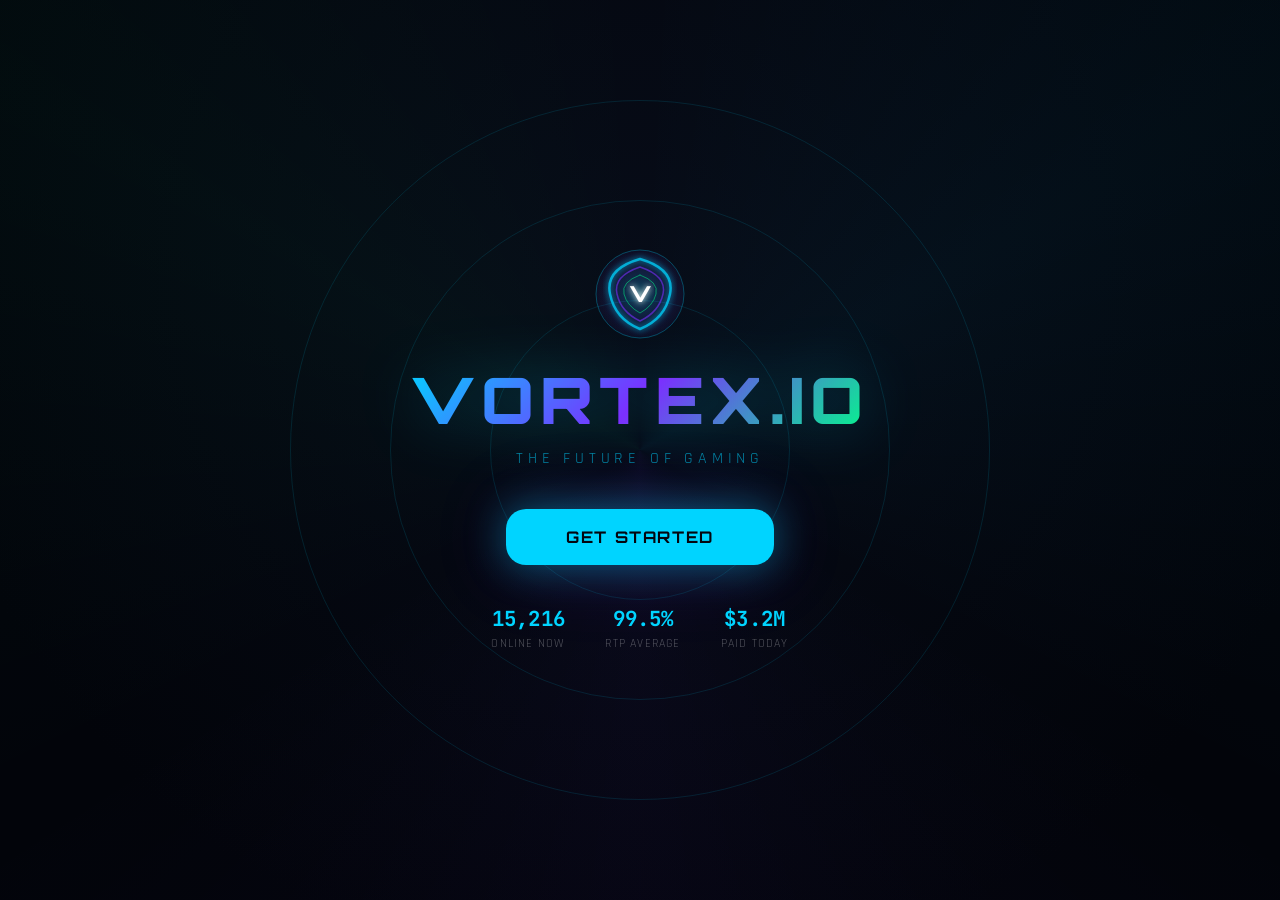
==== commit 9e521f18: "Update index.html" ====
--- a/index.html
+++ b/index.html
@@ -537,11 +537,11 @@
 .app-layout.no-fomo{padding-top:var(--header);}
 .main-area{flex:1;min-width:0;padding-bottom:calc(var(--nav-h) + 8px);}
 @media(min-width:768px){.main-area{margin-left:var(--sidebar);padding-bottom:24px;}}
-.page{display:none;padding:14px;max-width:1200px;margin:0 auto;}
-.page.active{display:block;animation:pg-in .25s ease;}
-@keyframes pg-in{from{opacity:0;transform:translateY(10px);}to{opacity:1;transform:translateY(0);}}
-@media(min-width:768px){.page{padding:22px 24px;}}
-@media(min-width:1024px){.page{padding:28px 32px;}}
+.page{display:none;padding:10px;max-width:100%;margin:0 auto;}
+.page.active{display:block;animation:pg-slide-in .3s cubic-bezier(.22,.68,0,1.2) both;}
+
+@media(min-width:768px){.page{padding:16px 18px;}}
+@media(min-width:1024px){.page{padding:18px 22px;}}
 
 /* ─── CARDS ─── */
 .card{
@@ -601,88 +601,149 @@
 /* ══════════════════════════════════════════
    BC.GAME ORIGINALS GRID — 4 COLUMNS
    ══════════════════════════════════════════ */
+/* ════ VORTEX 3D HYPER-REALISM GRID ════ */
 .games-grid{
  display:grid;
  grid-template-columns:repeat(2,1fr);
- gap:10px;
-}
-@media(min-width:480px){.games-grid{grid-template-columns:repeat(3,1fr);gap:10px;}}
-@media(min-width:700px){.games-grid{grid-template-columns:repeat(4,1fr);gap:12px;}}
-@media(min-width:1024px){.games-grid{grid-template-columns:repeat(4,1fr);gap:14px;}}
-@media(min-width:1280px){.games-grid{grid-template-columns:repeat(5,1fr);gap:14px;}}
-
-/* BC.Game-style card — tall with colored gradient bg */
+ gap:8px;padding:0;
+}
+@media(min-width:480px){.games-grid{grid-template-columns:repeat(3,1fr);gap:9px;}}
+@media(min-width:700px){.games-grid{grid-template-columns:repeat(4,1fr);gap:10px;}}
+@media(min-width:1024px){.games-grid{grid-template-columns:repeat(4,1fr);gap:12px;}}
+@media(min-width:1280px){.games-grid{grid-template-columns:repeat(5,1fr);gap:12px;}}
+@media(min-width:1600px){.games-grid{grid-template-columns:repeat(6,1fr);gap:12px;}}
+
+/* ── 3D CARD ── */
 .game-card{
- border-radius:14px;overflow:hidden;cursor:pointer;
- background:linear-gradient(160deg,#0d1228 0%,#070a18 100%);
- border:1px solid rgba(255,255,255,.06);
- transition:transform .25s cubic-bezier(.34,1.56,.64,1),border-color .2s,box-shadow .2s;
+ border-radius:16px;overflow:hidden;cursor:pointer;
+ background:linear-gradient(160deg,#0e1328 0%,#060918 100%);
+ border:1px solid rgba(255,255,255,.12);
  position:relative;
-}
+ transform-style:preserve-3d;
+ will-change:transform;
+ box-shadow:
+  0 2px 4px rgba(0,0,0,.85),
+  0 8px 24px rgba(0,0,0,.72),
+  0 20px 50px rgba(0,0,0,.5),
+  inset 0 1px 0 rgba(255,255,255,.09),
+  inset 0 -1px 0 rgba(0,0,0,.5);
+}
+/* Specular top highlight — overhead casino lighting */
+.game-card::before{
+ content:'';position:absolute;inset:0;border-radius:16px;pointer-events:none;z-index:8;
+ background:
+  radial-gradient(ellipse at 38% 0%,rgba(255,255,255,.13) 0%,transparent 52%),
+  linear-gradient(180deg,rgba(255,255,255,.065) 0%,transparent 38%);
+}
+/* Bottom rim light */
+.game-card::after{
+ content:'';position:absolute;bottom:0;left:12%;right:12%;height:1px;
+ background:linear-gradient(90deg,transparent,rgba(0,212,255,.22),rgba(123,47,255,.18),transparent);
+ z-index:8;
+}
+/* Premium gold pulse */
+.game-card.premium-card{
+ border:1.5px solid rgba(255,215,0,.58);
+ animation:premium-pulse 2.5s ease-in-out infinite;
+}
+@keyframes premium-pulse{
+ 0%,100%{box-shadow:0 2px 4px rgba(0,0,0,.85),0 8px 24px rgba(0,0,0,.7),0 0 0 1px rgba(255,215,0,.3),0 0 25px rgba(255,215,0,.4),0 0 50px rgba(255,165,0,.18);}
+ 50%{box-shadow:0 2px 4px rgba(0,0,0,.85),0 8px 24px rgba(0,0,0,.7),0 0 0 2px rgba(255,215,0,.5),0 0 40px rgba(255,215,0,.6),0 0 80px rgba(255,165,0,.3);}
+}
+.game-card.premium-card .gc-badge{
+ background:rgba(255,215,0,.2)!important;color:#ffd700!important;
+ border-color:rgba(255,215,0,.4)!important;
+}
+/* Hover: tilt handled by JS, card gets depth glow */
 .game-card:hover{
- transform:translateY(-5px) scale(1.02);
- border-color:rgba(0,212,255,0.25);
- box-shadow:0 14px 36px rgba(0,0,0,0.5),0 0 24px rgba(0,212,255,0.1);
-}
-/* Taller icon area like BC.Game */
+ border-color:rgba(0,212,255,.42);
+ box-shadow:
+  0 4px 8px rgba(0,0,0,.9),
+  0 16px 40px rgba(0,0,0,.8),
+  0 0 30px rgba(0,212,255,.2),
+  0 0 60px rgba(0,212,255,.07),
+  inset 0 1px 0 rgba(255,255,255,.12);
+}
+.game-card.active-card:hover{
+ border-color:rgba(0,212,255,.62);
+ box-shadow:
+  0 4px 8px rgba(0,0,0,.9),
+  0 20px 50px rgba(0,0,0,.85),
+  0 0 40px rgba(0,212,255,.3),
+  0 0 80px rgba(0,212,255,.12);
+}
+/* ── ICON AREA: 95% fill, no padding ── */
 .gc-icon{
- width:100%;aspect-ratio:5/4;
+ width:100%;aspect-ratio:1/1;
  display:flex;align-items:center;justify-content:center;
- position:relative;overflow:hidden;
+ position:relative;overflow:hidden;padding:0;
+}
+/* Spotlight radial behind icon */
+.gc-icon::before{
+ content:'';position:absolute;inset:0;
+ background:radial-gradient(ellipse at 42% 35%,rgba(255,255,255,.10) 0%,rgba(0,0,0,.28) 70%);
+ z-index:0;
 }
 .gc-icon-inner{
- font-size:clamp(2.8rem,8vw,4.5rem);
- filter:drop-shadow(0 0 20px currentColor);
- transition:transform .3s;position:relative;z-index:1;
-}
-.game-card:hover .gc-icon-inner{transform:scale(1.12);}
-/* Multiplier badge like BC.Game */
+ width:95%;height:95%;
+ display:flex;align-items:center;justify-content:center;
+ transform:translateZ(20px);
+ transform-style:preserve-3d;
+ transition:transform .25s cubic-bezier(.34,1.56,.64,1);
+ position:relative;z-index:2;
+ filter:drop-shadow(0 6px 14px rgba(0,0,0,.7)) drop-shadow(0 2px 4px rgba(0,0,0,.9));
+}
+.gc-icon-inner svg{width:100%;height:100%;}
+.game-card:hover .gc-icon-inner{transform:translateZ(32px) scale(1.06);}
+/* Multiplier badge */
 .gc-mult-badge{
- position:absolute;top:8px;left:8px;z-index:3;
- font-family:var(--font-d);font-size:.78rem;font-weight:900;
- color:#fff;text-shadow:0 0 10px rgba(255,255,255,.5);
+ position:absolute;top:8px;left:8px;z-index:10;
+ font-family:var(--font-d);font-size:.75rem;font-weight:900;
+ color:#fff;text-shadow:0 0 8px rgba(255,255,255,.5),0 1px 3px rgba(0,0,0,.9);
  letter-spacing:.03em;
 }
-/* Players row at bottom like BC.Game */
-.gc-body{padding:8px 10px 10px;}
+/* Card body */
+.gc-body{padding:6px 10px 9px;position:relative;z-index:5;}
 .gc-name{
- font-family:var(--font-d);font-size:.72rem;font-weight:700;
- color:rgba(255,255,255,.9);text-transform:uppercase;letter-spacing:.06em;
+ font-family:var(--font-d);font-size:.7rem;font-weight:700;
+ color:rgba(255,255,255,.92);text-transform:uppercase;letter-spacing:.06em;
+ text-shadow:0 1px 4px rgba(0,0,0,.8);
 }
 .gc-players{
- display:flex;align-items:center;gap:4px;margin-top:4px;
- font-size:.6rem;color:rgba(255,255,255,.4);
+ display:flex;align-items:center;gap:4px;margin-top:3px;
+ font-size:.58rem;color:rgba(255,255,255,.38);
 }
 .gc-dot{
  width:4px;height:4px;background:var(--green);
  border-radius:50%;animation:pulse 1.5s infinite;flex-shrink:0;
+ box-shadow:0 0 4px var(--green);
 }
 @keyframes pulse{0%,100%{opacity:1;}50%{opacity:0.4;}}
-/* Overlay play button */
+/* Play overlay */
 .gc-play-overlay{
- position:absolute;inset:0;background:rgba(0,0,0,0.45);
+ position:absolute;inset:0;
+ background:linear-gradient(180deg,rgba(0,0,0,.12),rgba(0,0,0,.55));
  display:flex;align-items:center;justify-content:center;
- opacity:0;transition:opacity .2s;z-index:4;backdrop-filter:blur(2px);
+ opacity:0;transition:opacity .22s;z-index:9;
 }
 .game-card:hover .gc-play-overlay{opacity:1;}
 .gc-play-btn{
- background:linear-gradient(135deg,#00d4ff,#7b2fff);
- color:#04060f;font-family:var(--font-d);font-size:.68rem;
- font-weight:800;padding:8px 18px;border-radius:22px;
+ background:linear-gradient(135deg,#00e676,#00d4ff);
+ color:#02080a;font-family:var(--font-d);font-size:.68rem;
+ font-weight:900;padding:9px 20px;border-radius:22px;
  letter-spacing:.06em;text-transform:uppercase;
- box-shadow:0 0 20px rgba(0,212,255,.4);
+ box-shadow:0 0 20px rgba(0,212,255,.5),0 4px 14px rgba(0,0,0,.6);
 }
 /* Badges */
 .gc-badge{
- position:absolute;top:7px;right:7px;z-index:5;
- font-size:.52rem;font-weight:800;padding:3px 7px;
+ position:absolute;top:7px;right:7px;z-index:10;
+ font-size:.5rem;font-weight:800;padding:3px 7px;
  border-radius:20px;text-transform:uppercase;letter-spacing:.05em;
-}
-.gc-badge.hot{background:linear-gradient(135deg,#ff6b35,#cc2200);color:white;}
-.gc-badge.new{background:linear-gradient(135deg,var(--purple),var(--purple2));color:white;}
-.gc-badge.exclusive{background:linear-gradient(135deg,var(--neon),var(--neon2));color:#04060f;}
-
-/* ─── STATS BAR ─── */
+ text-shadow:0 1px 3px rgba(0,0,0,.6);
+}
+.gc-badge.hot{background:linear-gradient(135deg,#ff5533,#cc1100);color:white;box-shadow:0 0 10px rgba(255,60,30,.5);}
+.gc-badge.new{background:linear-gradient(135deg,var(--purple),var(--purple2));color:white;box-shadow:0 0 10px rgba(123,47,255,.4);}
+.gc-badge.exclusive{background:linear-gradient(135deg,var(--neon),var(--neon2));color:#04060f;box-shadow:0 0 10px rgba(0,212,255,.4);}
 .stats-bar{display:grid;grid-template-columns:repeat(3,1fr);gap:10px;margin-bottom:22px;}
 .stat-box{background:rgba(0,212,255,0.04);border:1px solid var(--gb);border-radius:var(--r);padding:14px;text-align:center;}
 .stat-val{font-family:var(--font-m);font-size:1.05rem;font-weight:700;color:var(--neon);}
@@ -763,134 +824,46 @@
 }
 
 /* ─── MINES ─── */
-.mines-layout{display:grid;grid-template-columns:1fr;gap:14px;max-width:900px;}
-@media(min-width:700px){.mines-layout{grid-template-columns:1fr 280px;align-items:start;}}
-@media(max-width:699px){.mines-layout{display:flex;flex-direction:column-reverse;}}
-
-.mines-arena{
- background:#0a0e20;
- background:radial-gradient(ellipse at 50% 0%,rgba(0,212,255,0.06) 0%,rgba(10,14,32,1) 60%),
- linear-gradient(160deg,#0a0e20 0%,#060a18 100%);
- border:1px solid var(--gb);border-radius:var(--r2);padding:16px;position:relative;overflow:hidden;
-}
-.mines-arena::before{
- content:'';position:absolute;inset:0;pointer-events:none;
- background:repeating-linear-gradient(0deg,transparent,transparent 39px,rgba(0,212,255,0.02) 39px,rgba(0,212,255,0.02) 40px),
- repeating-linear-gradient(90deg,transparent,transparent 39px,rgba(0,212,255,0.02) 39px,rgba(0,212,255,0.02) 40px);
-}
-.mines-arena-header{display:flex;align-items:center;justify-content:space-between;margin-bottom:12px;position:relative;z-index:1;}
-.mines-arena-title{font-family:var(--font-d);font-size:0.72rem;font-weight:700;color:var(--neon);text-transform:uppercase;letter-spacing:.15em;display:flex;align-items:center;gap:7px;}
-.mines-arena-title::before{content:'';width:7px;height:7px;border-radius:50%;background:var(--neon);box-shadow:0 0 8px var(--neon);animation:pulse 1.5s infinite;}
-.mines-grid{display:grid;grid-template-columns:repeat(5,1fr);gap:7px;position:relative;z-index:1;transform:translateZ(0);will-change:transform;}
-@media(min-width:500px){.mines-grid{gap:9px;}}
-
-/* Mine tiles */
-.mine-tile{
- aspect-ratio:1;border-radius:10px;cursor:pointer;
- display:flex;align-items:center;justify-content:center;position:relative;overflow:hidden;
- background:#141a3a;
- background:linear-gradient(145deg,#141a3a 0%,#0b0f24 100%);
- border:1px solid rgba(0,212,255,0.12);
- box-shadow:0 3px 12px rgba(0,0,0,0.4),0 1px 0 rgba(0,212,255,0.05) inset;
- transition:transform .12s cubic-bezier(.34,1.56,.64,1),border-color .15s,box-shadow .15s;
-}
-.mine-tile::before{content:'';position:absolute;top:0;left:0;right:0;height:45%;background:linear-gradient(180deg,rgba(255,255,255,0.05) 0%,transparent 100%);border-radius:10px 10px 0 0;pointer-events:none;z-index:2;}
-.mine-tile:hover:not(.revealed):not(.inactive){transform:translateY(-3px) scale(1.05);border-color:rgba(0,212,255,0.4);box-shadow:0 6px 20px rgba(0,0,0,0.5),0 0 16px rgba(0,212,255,0.1);}
-.mine-tile.gem{background:linear-gradient(145deg,rgba(0,30,26,0.95),rgba(0,18,16,0.98));border-color:rgba(0,255,136,0.5);box-shadow:0 0 20px rgba(0,255,136,0.2),0 0 0 1px rgba(0,255,136,0.12);animation:gem-glow 1.5s ease-in-out infinite alternate;}
-@keyframes gem-glow{from{box-shadow:0 0 18px rgba(0,255,136,0.18);}to{box-shadow:0 0 30px rgba(0,255,136,0.35);}}
-.mine-tile.boom{background:linear-gradient(145deg,rgba(60,8,16,0.98),rgba(38,4,10,1));border-color:rgba(255,51,102,0.6);box-shadow:0 0 25px rgba(255,51,102,0.4);animation:mine-blast .5s ease;}
-@keyframes mine-blast{0%{transform:scale(1);}30%{transform:scale(1.2);}60%{transform:scale(0.95);}100%{transform:scale(1);}}
-.mine-tile.other-mine{background:rgba(20,4,8,.9);border-color:rgba(255,51,102,0.2);cursor:default;}
-.mine-tile.inactive{cursor:default;}
-@keyframes tile-flip{0%{transform:rotateY(90deg) scale(0.8);opacity:0;}60%{transform:rotateY(-6deg) scale(1.04);}100%{transform:rotateY(0) scale(1);}}
-.mine-tile.revealed{animation:tile-flip .3s cubic-bezier(.34,1.2,.64,1) both;}
-.gem-ring{position:absolute;inset:-4px;border-radius:14px;border:2px solid rgba(0,255,136,.35);animation:gem-ring-out .6s ease-out both;pointer-events:none;z-index:3;}
-@keyframes gem-ring-out{0%{transform:scale(.6);opacity:1;}100%{transform:scale(1.4);opacity:0;}}
-
-/* Mines Terminal */
-.mines-terminal{
- background:linear-gradient(160deg,#0d1224 0%,#080c1c 100%);
- border:1px solid rgba(0,212,255,0.18);border-radius:var(--r2);overflow:hidden;
- box-shadow:0 20px 50px rgba(0,0,0,0.4);
-}
-.term-hdr{
- background:linear-gradient(90deg,rgba(0,212,255,0.07),rgba(0,212,255,0.02));
- border-bottom:1px solid rgba(0,212,255,0.1);padding:12px 16px;
- display:flex;align-items:center;gap:8px;
-}
-.term-dots{display:flex;gap:5px;}
-.term-dot{width:10px;height:10px;border-radius:50%;}
-.term-dot.r{background:#ff5f57;box-shadow:0 0 4px rgba(255,95,87,.5);}
-.term-dot.y{background:#ffbd2e;box-shadow:0 0 4px rgba(255,189,46,.5);}
-.term-dot.g{background:#28ca42;box-shadow:0 0 4px rgba(40,202,66,.5);}
-.term-title{font-family:var(--font-m);font-size:0.68rem;color:rgba(0,212,255,.5);text-transform:uppercase;letter-spacing:.1em;margin-left:4px;}
-.term-body{padding:16px;}
-.term-field{margin-bottom:14px;}
-.term-lbl{font-family:var(--font-m);font-size:0.6rem;font-weight:600;color:rgba(0,212,255,.5);text-transform:uppercase;letter-spacing:.12em;margin-bottom:6px;display:flex;align-items:center;gap:5px;}
-.term-lbl::before{content:'';width:3px;height:9px;background:var(--neon);border-radius:2px;box-shadow:0 0 5px var(--neon);}
-.term-input{
- width:100%;background:rgba(255,255,255,0.03);border:1px solid rgba(0,212,255,.18);
- border-radius:10px;padding:10px 13px;color:var(--neon);
- font-family:var(--font-m);font-size:0.95rem;font-weight:600;outline:none;
- transition:all .2s;box-shadow:inset 0 2px 6px rgba(0,0,0,.3);
-}
-.term-input:focus{border-color:rgba(0,212,255,.5);background:rgba(0,212,255,.04);}
-.term-qbtns{display:flex;gap:1px;margin-top:5px;}
-.term-qbtn{
- flex:1;padding:6px 4px;background:rgba(0,212,255,.04);
- border:1px solid rgba(0,212,255,.1);color:rgba(0,212,255,.5);
- font-family:var(--font-m);font-size:0.66rem;font-weight:600;
- cursor:pointer;transition:all .15s;text-align:center;
-}
-.term-qbtn:first-child{border-radius:7px 0 0 7px;}
-.term-qbtn:last-child{border-radius:0 7px 7px 0;}
-.term-qbtn:hover{background:rgba(0,212,255,.12);color:var(--neon);}
-.mine-count-grid{display:grid;grid-template-columns:repeat(3,1fr);gap:5px;}
-.mine-cnt-btn{
- padding:9px 4px;text-align:center;
- background:rgba(255,255,255,.03);border:1px solid rgba(255,255,255,.06);
- border-radius:8px;cursor:pointer;font-family:var(--font-m);font-size:0.72rem;color:var(--text3);
- transition:all .15s;box-shadow:0 2px 4px rgba(0,0,0,.3);
-}
-.mine-cnt-btn:hover{border-color:rgba(0,212,255,.3);color:var(--neon);transform:translateY(-1px);}
-.mine-cnt-btn.active{background:rgba(0,212,255,.1);border-color:rgba(0,212,255,.4);color:var(--neon);font-weight:700;box-shadow:0 0 10px rgba(0,212,255,.1);}
-.term-mult{
- background:rgba(0,255,136,.04);border:1px solid rgba(0,255,136,.15);
- border-radius:10px;padding:14px;text-align:center;margin:12px 0;
-}
-.term-mult-val{font-family:var(--font-d);font-size:2.4rem;font-weight:800;color:var(--green);text-shadow:0 0 20px rgba(0,255,136,.4);}
-.term-mult-val.bump{animation:mult-bump .25s cubic-bezier(.34,1.56,.64,1);}
-@keyframes mult-bump{0%{transform:scale(1);}50%{transform:scale(1.15);}100%{transform:scale(1);}}
-.term-mult-lbl{font-size:0.62rem;color:rgba(0,255,136,.5);text-transform:uppercase;letter-spacing:.1em;margin-top:3px;}
-.term-payout{display:flex;justify-content:space-between;font-size:0.72rem;margin-top:8px;padding-top:8px;border-top:1px solid rgba(255,255,255,.06);}
-.term-payout-val{font-family:var(--font-m);color:var(--green);font-weight:600;}
-.mines-stats-row{display:grid;grid-template-columns:repeat(3,1fr);gap:5px;margin-bottom:12px;}
-.ms-stat{background:rgba(255,255,255,.03);border:1px solid rgba(255,255,255,.06);border-radius:7px;padding:7px;text-align:center;}
-.ms-stat-val{font-family:var(--font-m);font-size:.85rem;font-weight:700;}
-.ms-stat-lbl{font-size:.56rem;color:var(--text3);text-transform:uppercase;letter-spacing:.06em;margin-top:2px;}
-.btn-mine{width:100%;padding:14px;border-radius:10px;background:linear-gradient(135deg,#00e676,#00d4ff);color:#04060f;border:none;cursor:pointer;font-family:var(--font-d);font-size:.85rem;font-weight:800;letter-spacing:.05em;text-transform:uppercase;box-shadow:0 4px 18px rgba(0,212,255,.25);transition:all .2s;margin-bottom:6px;}
-.btn-mine:hover{transform:translateY(-2px);box-shadow:0 8px 24px rgba(0,212,255,.4);}
-.btn-mine:disabled{opacity:.4;cursor:not-allowed;transform:none;}
-.btn-mine-co{
- display:none;width:100%;padding:20px 16px;border-radius:12px;
- background:linear-gradient(135deg,#00ff88 0%,#00cc44 100%);
- color:#030f07;border:none;cursor:pointer;
- font-family:var(--font-d);font-size:1.05rem;font-weight:900;
- text-transform:uppercase;letter-spacing:.07em;
- box-shadow:0 0 30px rgba(0,255,136,.55),0 0 70px rgba(0,255,136,.2),0 4px 0 rgba(0,80,40,.8);
- animation:mine-co-pulse .55s ease-in-out infinite alternate;margin-bottom:6px;
- display:none;align-items:center;justify-content:center;gap:10px;
-}
-.btn-mine-co[style*="display"]:not([style*="none"]){display:flex;}
-@keyframes mine-co-pulse{
- from{box-shadow:0 0 25px rgba(0,255,136,.45),0 0 50px rgba(0,255,136,.15),0 4px 0 rgba(0,80,40,.8);}
- to{box-shadow:0 0 50px rgba(0,255,136,.75),0 0 100px rgba(0,255,136,.3),0 4px 0 rgba(0,80,40,.8);}
-}
-.btn-mine-co-sub{
- text-align:center;font-size:.65rem;color:rgba(0,255,136,.5);
- margin-bottom:10px;font-family:var(--font-m);letter-spacing:.12em;display:none;
- animation:mine-co-pulse .55s ease-in-out infinite alternate;
-}
+.mines-wrap{display:flex;flex-direction:column;gap:14px;width:100%;max-width:860px;}
+@media(min-width:680px){.mines-wrap{flex-direction:row;align-items:flex-start;}}
+.mines-board-col{flex:1;min-width:0;}
+.mines-ctrl-col{width:100%;}
+@media(min-width:680px){.mines-ctrl-col{width:260px;flex-shrink:0;}}
+.mg-board{display:grid;grid-template-columns:repeat(5,1fr);gap:8px;padding:16px;border-radius:14px;background:#07101e;border:1px solid rgba(0,212,255,0.1);width:100%;box-sizing:border-box;}
+.mg-tile{aspect-ratio:1;border-radius:10px;cursor:pointer;display:flex;align-items:center;justify-content:center;background:linear-gradient(145deg,#0d1530,#080e20);border:1px solid rgba(0,212,255,0.12);transition:transform .1s,border-color .1s,box-shadow .1s;user-select:none;-webkit-user-select:none;}
+.mg-tile:hover:not(.mg-hit):not(.mg-gem):not(.mg-other):not(.mg-idle-lock){transform:scale(1.06);border-color:rgba(0,212,255,0.4);box-shadow:0 0 14px rgba(0,212,255,0.15);}
+.mg-tile.mg-gem{background:linear-gradient(145deg,#031a10,#010e09);border-color:rgba(0,230,118,0.55);box-shadow:0 0 18px rgba(0,230,118,0.3);cursor:default;}
+.mg-tile.mg-hit{background:linear-gradient(145deg,#1e0610,#0d0308);border-color:rgba(255,45,206,0.6);box-shadow:0 0 20px rgba(255,45,206,0.35);cursor:default;animation:mg-blast .35s ease;}
+.mg-tile.mg-other{background:#0a030a;border-color:rgba(255,45,206,0.2);cursor:default;opacity:.7;}
+.mg-tile.mg-idle-lock{cursor:default;opacity:.5;}
+@keyframes mg-blast{0%{transform:scale(1);}40%{transform:scale(1.18);}100%{transform:scale(1);}}
+.mg-panel{background:#07101e;border:1px solid rgba(0,212,255,0.12);border-radius:14px;padding:18px;display:flex;flex-direction:column;gap:12px;}
+.mg-panel-title{font-family:var(--font-d);font-size:.7rem;font-weight:700;color:var(--neon);text-transform:uppercase;letter-spacing:.14em;border-bottom:1px solid rgba(0,212,255,0.1);padding-bottom:10px;}
+.mg-label{font-size:.62rem;color:var(--text3);text-transform:uppercase;letter-spacing:.1em;margin-bottom:4px;}
+.mg-input{width:100%;padding:10px 12px;border-radius:9px;background:rgba(0,212,255,0.04);border:1px solid rgba(0,212,255,0.18);color:var(--neon);font-family:var(--font-m);font-size:.95rem;font-weight:600;outline:none;box-sizing:border-box;}
+.mg-input:focus{border-color:rgba(0,212,255,0.45);}
+.mg-qrow{display:flex;gap:4px;margin-top:4px;}
+.mg-qbtn{flex:1;padding:6px 2px;text-align:center;font-size:.65rem;font-family:var(--font-m);background:rgba(0,212,255,0.04);border:1px solid rgba(0,212,255,0.1);color:rgba(0,212,255,0.5);cursor:pointer;border-radius:6px;transition:all .12s;}
+.mg-qbtn:hover{background:rgba(0,212,255,0.12);color:var(--neon);}
+.mg-cnt-grid{display:grid;grid-template-columns:repeat(3,1fr);gap:5px;}
+.mg-cnt-btn{padding:8px 4px;text-align:center;font-size:.72rem;font-family:var(--font-m);background:rgba(255,255,255,.03);border:1px solid rgba(255,255,255,.07);border-radius:7px;cursor:pointer;color:var(--text3);transition:all .12s;}
+.mg-cnt-btn:hover{border-color:rgba(0,212,255,.3);color:var(--neon);}
+.mg-cnt-btn.active{background:rgba(0,212,255,.1);border-color:rgba(0,212,255,.4);color:var(--neon);font-weight:700;}
+.mg-mult-box{background:rgba(0,230,118,0.04);border:1px solid rgba(0,230,118,0.14);border-radius:10px;padding:12px;text-align:center;}
+.mg-mult-val{font-family:var(--font-d);font-size:2rem;font-weight:800;color:var(--green);text-shadow:0 0 16px rgba(0,230,118,0.35);}
+.mg-mult-lbl{font-size:.58rem;color:rgba(0,230,118,0.5);text-transform:uppercase;letter-spacing:.1em;margin-top:2px;}
+.mg-payout-row{display:flex;justify-content:space-between;font-size:.7rem;margin-top:8px;padding-top:8px;border-top:1px solid rgba(255,255,255,.05);}
+.mg-payout-val{font-family:var(--font-m);color:var(--green);font-weight:600;}
+.mg-stats{display:grid;grid-template-columns:repeat(3,1fr);gap:5px;}
+.mg-stat{background:rgba(255,255,255,.03);border:1px solid rgba(255,255,255,.06);border-radius:7px;padding:7px;text-align:center;}
+.mg-stat-v{font-family:var(--font-m);font-size:.85rem;font-weight:700;color:var(--neon);}
+.mg-stat-l{font-size:.55rem;color:var(--text3);text-transform:uppercase;letter-spacing:.06em;margin-top:2px;}
+.mg-btn-start{width:100%;padding:14px;border-radius:10px;border:none;cursor:pointer;background:linear-gradient(135deg,#00e676,#00d4ff);color:#030f0a;font-family:var(--font-d);font-size:.82rem;font-weight:800;text-transform:uppercase;letter-spacing:.06em;box-shadow:0 4px 18px rgba(0,212,255,.22);transition:all .18s;}
+.mg-btn-start:hover{transform:translateY(-2px);box-shadow:0 8px 24px rgba(0,212,255,.35);}
+.mg-btn-start:disabled{opacity:.38;cursor:not-allowed;transform:none;}
+.mg-btn-cashout{width:100%;padding:16px;border-radius:10px;border:none;cursor:pointer;background:linear-gradient(135deg,#00ff88,#00cc44);color:#020e06;font-family:var(--font-d);font-size:.9rem;font-weight:900;text-transform:uppercase;letter-spacing:.06em;box-shadow:0 0 28px rgba(0,255,136,.45);animation:mg-co-pulse .6s ease-in-out infinite alternate;}
+@keyframes mg-co-pulse{from{box-shadow:0 0 22px rgba(0,255,136,.35);}to{box-shadow:0 0 44px rgba(0,255,136,.65);}}
+.mg-status{font-size:.68rem;color:var(--text3);font-family:var(--font-m);text-align:center;letter-spacing:.06em;padding:4px 0;min-height:1.2em;}
 
 /* ─── ROULETTE ─── */
 .roulette-layout{max-width:700px;}
@@ -1613,7 +1586,7 @@
 }
 
 /* ─── GAME CARD ─── */
-.gc-icon{width:100%;aspect-ratio:16/13;display:flex;align-items:center;justify-content:center;position:relative;overflow:hidden;}
+.gc-icon{width:100%;aspect-ratio:1/1;display:flex;align-items:center;justify-content:center;position:relative;overflow:hidden;padding:0;}
 @media(max-width:479px){.gc-icon{aspect-ratio:1;}}
 /* Play Now hover overlay */
 .game-card .gc-play-overlay{
@@ -2013,6 +1986,318 @@
 .cbal-name { font-family: var(--font-d); font-size: .72rem; font-weight: 700; }
 .cbal-rate { font-size: .6rem; color: rgba(255,255,255,.3); margin-top: 1px; }
 .cbal-val { font-family: var(--font-m); font-size: .72rem; color: rgba(255,255,255,.7); text-align: right; }
+
+/* ════════════════════════════════════════════════════════════════
+   VORTEX CIRCULAR ENGINE v3
+   · On-ring multiplier labels injected in every segment
+   · Cubic-bezier heavy-brake physics (0, 0, 0.2, 1)
+   · Per-ring light-up → auto-cashout on inner ring
+   · Zero emoji — pure geometric SVG + neon text
+   ════════════════════════════════════════════════════════════════ */
+
+/* ── BANNER ── */
+.vce-banner{width:100%;border-radius:20px;overflow:hidden;position:relative;
+  background:linear-gradient(160deg,#040811 0%,#080e20 60%,#04080e 100%);
+  border:1px solid rgba(0,212,255,.2);
+  box-shadow:0 0 60px rgba(0,212,255,.08),inset 0 2px 0 rgba(255,255,255,.03);
+  padding:20px 24px;margin-bottom:22px;cursor:pointer;
+  transition:border-color .2s,box-shadow .2s;
+  display:flex;align-items:center;gap:18px;
+  transform:translateZ(0);will-change:transform;-webkit-tap-highlight-color:transparent;}
+.vce-banner::before{content:'';position:absolute;inset:0;pointer-events:none;
+  background:conic-gradient(from 0deg at 50% 50%,transparent 0deg,rgba(0,212,255,.025) 60deg,transparent 120deg,rgba(123,47,255,.02) 180deg,transparent 240deg);
+  animation:vce-banner-rot 12s linear infinite;}
+@keyframes vce-banner-rot{to{transform:rotate(360deg);}}
+.vce-banner:hover{border-color:rgba(0,212,255,.5);box-shadow:0 0 100px rgba(0,212,255,.18),inset 0 2px 0 rgba(255,255,255,.05);}
+.vce-banner-orb{position:relative;width:72px;height:72px;flex-shrink:0;}
+.vce-banner-orb svg{position:absolute;top:0;left:0;width:100%;height:100%;}
+.vce-banner-orb-ring1{animation:vce-orb-r1 2.2s linear infinite;transform-origin:36px 36px;}
+.vce-banner-orb-ring2{animation:vce-orb-r2 1.6s linear infinite;transform-origin:36px 36px;}
+.vce-banner-orb-ring3{animation:vce-orb-r3 1.1s linear infinite;transform-origin:36px 36px;}
+@keyframes vce-orb-r1{to{transform:rotate(360deg);}}
+@keyframes vce-orb-r2{to{transform:rotate(-360deg);}}
+@keyframes vce-orb-r3{to{transform:rotate(360deg);}}
+.vce-banner-info{flex:1;min-width:0;}
+.vce-banner-title{font-family:var(--font-d);font-size:clamp(.9rem,3vw,1.3rem);font-weight:900;
+  letter-spacing:.07em;text-transform:uppercase;
+  background:linear-gradient(90deg,#00d4ff 0%,#7b2fff 50%,#00ff88 100%);
+  -webkit-background-clip:text;-webkit-text-fill-color:transparent;background-clip:text;
+  filter:drop-shadow(0 0 18px rgba(0,212,255,.4));}
+.vce-banner-sub{font-size:.6rem;color:rgba(255,255,255,.38);font-family:var(--font-m);margin-top:4px;letter-spacing:.05em;}
+.vce-banner-pills{display:flex;gap:5px;flex-wrap:wrap;margin-top:8px;}
+.vce-banner-pill{font-size:.53rem;font-family:var(--font-d);font-weight:700;padding:2px 8px;border-radius:10px;letter-spacing:.05em;
+  background:rgba(0,212,255,.07);border:1px solid rgba(0,212,255,.18);color:rgba(0,212,255,.8);}
+.vce-banner-pill.gold{background:rgba(255,215,0,.07);border-color:rgba(255,215,0,.18);color:rgba(255,215,0,.85);}
+.vce-banner-pill.green{background:rgba(0,255,136,.07);border-color:rgba(0,255,136,.18);color:rgba(0,255,136,.85);}
+.vce-banner-cta{flex-shrink:0;background:linear-gradient(145deg,#00e0ff 0%,#7b2fff 55%,#ff2dce 100%);
+  color:#fff;border:none;border-radius:12px;padding:10px 18px;
+  font-family:var(--font-d);font-size:.7rem;font-weight:900;text-transform:uppercase;letter-spacing:.08em;
+  box-shadow:0 0 22px rgba(0,212,255,.32);cursor:pointer;white-space:nowrap;
+  animation:vce-cta-pulse 2.5s ease-in-out infinite;transition:transform .1s;}
+@keyframes vce-cta-pulse{0%,100%{box-shadow:0 0 18px rgba(0,212,255,.28);}50%{box-shadow:0 0 38px rgba(0,212,255,.65),0 0 55px rgba(123,47,255,.22);}}
+.vce-banner:hover .vce-banner-cta{transform:scale(1.06);}
+
+/* ── MODAL ── */
+#vceModal{position:fixed;inset:0;z-index:5000;background:rgba(0,0,0,.93);
+  backdrop-filter:blur(20px);display:flex;align-items:center;justify-content:center;padding:8px;}
+.vce-modal-box{width:100%;max-width:520px;max-height:calc(100vh - 16px);
+  background:linear-gradient(165deg,#030810 0%,#06101e 55%,#030810 100%);
+  border:1px solid rgba(0,212,255,.18);border-radius:22px;
+  overflow-y:auto;overflow-x:hidden;
+  box-shadow:0 0 100px rgba(0,212,255,.1),0 40px 80px rgba(0,0,0,.7);
+  transform:translateZ(0);will-change:transform;
+  animation:vce-box-in .2s cubic-bezier(.175,.885,.32,1.275) both;}
+@keyframes vce-box-in{from{transform:scale(.88) translateY(24px);opacity:0;}to{transform:scale(1) translateY(0);opacity:1;}}
+.vce-modal-box::-webkit-scrollbar{width:3px;}
+.vce-modal-box::-webkit-scrollbar-thumb{background:rgba(0,212,255,.2);border-radius:2px;}
+
+/* Header */
+.vce-modal-header{display:flex;align-items:center;justify-content:space-between;
+  padding:13px 18px;
+  background:linear-gradient(90deg,rgba(0,212,255,.06),rgba(123,47,255,.09),rgba(0,212,255,.06));
+  border-bottom:1px solid rgba(0,212,255,.1);
+  position:sticky;top:0;z-index:10;backdrop-filter:blur(12px);}
+.vce-header-left{display:flex;align-items:center;gap:10px;}
+.vce-header-orb{width:28px;height:28px;flex-shrink:0;}
+.vce-modal-logo{font-family:var(--font-d);font-size:.82rem;font-weight:900;
+  background:linear-gradient(90deg,#00d4ff,#7b2fff);
+  -webkit-background-clip:text;-webkit-text-fill-color:transparent;background-clip:text;letter-spacing:.09em;}
+.vce-modal-bal-wrap{text-align:right;}
+.vce-modal-bal-lbl{font-size:.46rem;color:var(--text3);text-transform:uppercase;letter-spacing:.08em;font-family:var(--font-m);}
+.vce-modal-bal{font-family:var(--font-m);font-size:.82rem;font-weight:700;color:var(--neon);}
+.vce-close-btn{width:28px;height:28px;border-radius:50%;background:rgba(255,255,255,.05);
+  border:1px solid rgba(255,255,255,.09);color:rgba(255,255,255,.45);
+  display:flex;align-items:center;justify-content:center;cursor:pointer;
+  font-size:13px;transition:all .12s;flex-shrink:0;}
+.vce-close-btn:hover{background:rgba(255,45,206,.14);color:var(--red);border-color:rgba(255,45,206,.28);}
+
+/* Canvas */
+.vce-canvas-wrap{display:flex;align-items:center;justify-content:center;padding:14px 18px 6px;position:relative;}
+#vceCanvas{display:block;transform:translateZ(0);will-change:transform;backface-visibility:hidden;-webkit-backface-visibility:hidden;}
+.vce-center-overlay{position:absolute;top:50%;left:50%;transform:translate(-50%,-50%);text-align:center;pointer-events:none;z-index:5;}
+.vce-mult-val{font-family:var(--font-d);font-size:clamp(1.1rem,4.5vw,1.8rem);font-weight:900;color:#fff;line-height:1;
+  text-shadow:0 0 28px rgba(0,212,255,.8),0 0 55px rgba(0,212,255,.4);transition:color .25s,text-shadow .25s;}
+.vce-mult-val.gold{color:#ffd700;text-shadow:0 0 28px rgba(255,215,0,.9),0 0 55px rgba(255,215,0,.4);}
+.vce-mult-val.bomb-color{color:#ff2dce;text-shadow:0 0 28px rgba(255,45,206,.9);}
+.vce-mult-val.animate-pop{animation:vce-lvl-pop .48s cubic-bezier(.34,1.56,.64,1);}
+@keyframes vce-lvl-pop{0%{transform:scale(.6);opacity:.2;}55%{transform:scale(1.35);}100%{transform:scale(1);opacity:1;}}
+.vce-mult-lbl{font-family:var(--font-d);font-size:.46rem;font-weight:700;color:rgba(0,212,255,.52);letter-spacing:.13em;text-transform:uppercase;margin-top:4px;}
+
+/* ── RING ACCUMULATION DISPLAY ── */
+.vce-ring-acc{
+  display:flex;align-items:stretch;justify-content:center;gap:0;
+  margin:4px 18px 6px;
+  background:rgba(5,12,28,.7);
+  border:1px solid rgba(0,212,255,.1);
+  border-radius:14px;overflow:hidden;
+  transition:border-color .3s,box-shadow .3s;}
+.vce-ring-acc.active{
+  border-color:rgba(255,215,0,.28);
+  box-shadow:0 0 24px rgba(255,215,0,.1);}
+.vce-ring-cell{
+  flex:1;padding:9px 6px;text-align:center;
+  border-right:1px solid rgba(255,255,255,.05);
+  background:rgba(255,255,255,.01);
+  transition:all .38s cubic-bezier(.34,1.56,.64,1);}
+.vce-ring-cell:last-of-type{border-right:none;}
+.vce-ring-cell.landed{
+  background:rgba(0,212,255,.07);
+  box-shadow:inset 0 0 18px rgba(0,212,255,.08);}
+.vce-ring-cell.bomb-landed{
+  background:rgba(255,45,206,.07);
+  box-shadow:inset 0 0 18px rgba(255,45,206,.1);}
+.vce-ring-cell.jackpot-landed{
+  background:rgba(255,215,0,.08);
+  animation:vce-jcell .5s ease infinite alternate;}
+@keyframes vce-jcell{from{box-shadow:inset 0 0 12px rgba(255,215,0,.15);}to{box-shadow:inset 0 0 32px rgba(255,215,0,.45);}}
+.vce-rc-label{font-size:.42rem;color:rgba(255,255,255,.22);font-family:var(--font-d);letter-spacing:.1em;text-transform:uppercase;margin-bottom:5px;}
+.vce-rc-val{font-family:var(--font-d);font-size:.9rem;font-weight:900;color:rgba(255,255,255,.15);
+  transition:color .25s,text-shadow .25s;letter-spacing:.03em;}
+.vce-ring-cell.landed .vce-rc-val{color:var(--neon);text-shadow:0 0 14px rgba(0,212,255,.6);}
+.vce-ring-cell.bomb-landed .vce-rc-val{color:rgba(255,45,206,.9);text-shadow:0 0 14px rgba(255,45,206,.5);}
+.vce-ring-cell.jackpot-landed .vce-rc-val{color:#ffd700;text-shadow:0 0 18px rgba(255,215,0,.8);}
+.vce-rc-sub{font-size:.4rem;color:rgba(255,255,255,.14);font-family:var(--font-m);text-transform:uppercase;letter-spacing:.07em;margin-top:3px;}
+
+/* total strip */
+.vce-ring-total-strip{
+  width:100%;padding:6px 14px;
+  display:flex;align-items:center;justify-content:space-between;
+  border-top:1px solid rgba(255,255,255,.05);
+  background:rgba(255,255,255,.01);}
+.vce-ring-total-lbl{font-size:.46rem;color:rgba(255,255,255,.28);font-family:var(--font-d);letter-spacing:.1em;text-transform:uppercase;}
+.vce-ring-total-val{font-family:var(--font-d);font-size:.88rem;font-weight:900;
+  color:rgba(255,255,255,.18);transition:all .38s;}
+.vce-ring-acc.active .vce-ring-total-val{color:#ffd700;text-shadow:0 0 16px rgba(255,215,0,.55);}
+
+/* cashout flash */
+.vce-cashout-burst{
+  position:absolute;inset:0;z-index:20;pointer-events:none;
+  background:radial-gradient(circle at 50% 50%,rgba(255,215,0,.22),transparent 70%);
+  border-radius:14px;
+  animation:vce-co-burst .55s ease-out forwards;}
+@keyframes vce-co-burst{0%{opacity:1;transform:scale(.8);}100%{opacity:0;transform:scale(1.4);}}
+
+/* Result */
+.vce-result-wrap{min-height:38px;display:flex;align-items:center;justify-content:center;padding:2px 18px 8px;}
+.vce-result-txt{font-family:var(--font-d);font-size:clamp(.65rem,2.3vw,.85rem);font-weight:800;
+  letter-spacing:.06em;padding:7px 18px;border-radius:10px;text-align:center;transition:all .25s;}
+.vce-result-txt.idle{color:var(--text3);}
+.vce-result-txt.win{color:#ffd700;background:rgba(255,215,0,.07);border:1px solid rgba(255,215,0,.18);
+  text-shadow:0 0 18px rgba(255,215,0,.55);animation:vce-win-glow .45s ease infinite alternate;}
+@keyframes vce-win-glow{from{text-shadow:0 0 12px rgba(255,215,0,.35);}to{text-shadow:0 0 32px rgba(255,215,0,.9);}}
+.vce-result-txt.jackpot{color:#00ff88;background:rgba(0,255,136,.06);border:1px solid rgba(0,255,136,.22);
+  animation:vce-jackpot-pulse .35s ease infinite alternate;}
+@keyframes vce-jackpot-pulse{from{text-shadow:0 0 18px rgba(0,255,136,.4);}to{text-shadow:0 0 55px rgba(0,255,136,1),0 0 90px rgba(0,255,136,.35);}}
+.vce-result-txt.bomb{color:rgba(255,45,206,.9);background:rgba(255,45,206,.06);border:1px solid rgba(255,45,206,.18);}
+.vce-result-txt.neutral{color:rgba(0,212,255,.7);border:1px solid rgba(0,212,255,.1);}
+.vce-result-txt.cashout{color:#00ff88;background:rgba(0,255,136,.07);border:1px solid rgba(0,255,136,.25);
+  animation:vce-jackpot-pulse .38s ease infinite alternate;}
+
+/* ── BETTING PANEL — GLASS ── */
+.vce-bet-glass{
+  margin:0 18px 12px;
+  background:rgba(5,12,28,.85);backdrop-filter:blur(18px);
+  border:1px solid rgba(0,212,255,.14);border-radius:16px;overflow:hidden;
+  box-shadow:0 8px 32px rgba(0,0,0,.4),inset 0 1px 0 rgba(255,255,255,.04);}
+.vce-bet-glass-header{display:flex;align-items:center;justify-content:space-between;
+  padding:9px 14px;background:rgba(0,212,255,.04);border-bottom:1px solid rgba(0,212,255,.08);}
+.vce-bet-glass-lbl{font-family:var(--font-d);font-size:.55rem;font-weight:700;color:rgba(0,212,255,.55);letter-spacing:.1em;text-transform:uppercase;}
+.vce-autospin-toggle{display:flex;align-items:center;gap:7px;cursor:pointer;}
+.vce-autospin-lbl{font-family:var(--font-d);font-size:.5rem;font-weight:700;color:rgba(255,255,255,.35);letter-spacing:.08em;text-transform:uppercase;transition:color .2s;}
+.vce-autospin-lbl.on{color:var(--neon);}
+.vce-toggle-track{width:32px;height:17px;border-radius:9px;background:rgba(255,255,255,.08);border:1px solid rgba(255,255,255,.1);position:relative;transition:all .2s;}
+.vce-toggle-track.on{background:rgba(0,212,255,.22);border-color:rgba(0,212,255,.4);box-shadow:0 0 12px rgba(0,212,255,.3);}
+.vce-toggle-knob{position:absolute;top:2px;left:2px;width:11px;height:11px;border-radius:50%;background:#fff;transition:transform .2s,background .2s;box-shadow:0 1px 4px rgba(0,0,0,.4);}
+.vce-toggle-track.on .vce-toggle-knob{transform:translateX(15px);background:var(--neon);}
+.vce-bet-glass-body{padding:12px 14px;display:flex;flex-direction:column;gap:10px;}
+.vce-bet-amount-row{display:flex;align-items:center;gap:8px;}
+.vce-bet-dollar{font-family:var(--font-m);font-size:.82rem;font-weight:700;color:rgba(0,212,255,.42);}
+.vce-bet-input{flex:1;background:rgba(0,212,255,.04);border:1px solid rgba(0,212,255,.14);border-radius:9px;
+  padding:9px 12px;color:var(--neon);font-family:var(--font-m);font-size:1rem;font-weight:700;
+  outline:none;transition:border-color .15s;min-width:0;}
+.vce-bet-input:focus{border-color:rgba(0,212,255,.38);box-shadow:0 0 0 3px rgba(0,212,255,.06);}
+.vce-quick-bets{display:flex;gap:5px;flex-wrap:wrap;}
+.vce-qbtn{flex:1;min-width:0;padding:6px 4px;font-size:.56rem;font-family:var(--font-d);font-weight:700;
+  background:rgba(0,212,255,.05);border:1px solid rgba(0,212,255,.12);color:rgba(0,212,255,.55);
+  border-radius:7px;cursor:pointer;transition:all .1s;text-align:center;letter-spacing:.04em;white-space:nowrap;}
+.vce-qbtn:hover{background:rgba(0,212,255,.14);color:var(--neon);border-color:rgba(0,212,255,.3);}
+.vce-qbtn.special{background:rgba(255,215,0,.06);border-color:rgba(255,215,0,.18);color:rgba(255,215,0,.65);}
+.vce-qbtn.special:hover{background:rgba(255,215,0,.12);color:#ffd700;}
+.vce-autospin-settings{display:none;gap:8px;animation:vce-fade-in .2s ease;}
+.vce-autospin-settings.visible{display:flex;}
+@keyframes vce-fade-in{from{opacity:0;transform:translateY(-6px);}to{opacity:1;transform:translateY(0);}}
+.vce-aspin-field{flex:1;display:flex;flex-direction:column;gap:4px;}
+.vce-aspin-lbl{font-size:.5rem;color:var(--text3);font-family:var(--font-m);text-transform:uppercase;letter-spacing:.06em;}
+.vce-aspin-input{width:100%;background:rgba(255,215,0,.04);border:1px solid rgba(255,215,0,.14);border-radius:7px;
+  padding:7px 10px;color:#ffd700;font-family:var(--font-m);font-size:.82rem;font-weight:700;outline:none;}
+
+/* Spin button */
+.vce-action-row{display:flex;gap:8px;padding:0 18px 12px;}
+.vce-spin-btn{
+  flex:1;height:56px;border-radius:14px;border:none;cursor:pointer;
+  background:linear-gradient(145deg,#00e0ff 0%,#7b2fff 55%,#ff2dce 100%);
+  color:#fff;font-family:var(--font-d);font-size:.82rem;font-weight:900;
+  text-transform:uppercase;letter-spacing:.08em;
+  box-shadow:0 4px 24px rgba(0,212,255,.3),inset 0 1px 0 rgba(255,255,255,.22);
+  transition:transform .1s,box-shadow .12s,filter .1s;
+  position:relative;overflow:hidden;
+  touch-action:manipulation;-webkit-tap-highlight-color:transparent;will-change:transform;}
+.vce-spin-btn::before{content:'';position:absolute;inset:0;
+  background:linear-gradient(90deg,transparent,rgba(255,255,255,.18),transparent);
+  transform:translateX(-110%);transition:transform .4s;}
+.vce-spin-btn:hover{transform:translateY(-2px);box-shadow:0 8px 32px rgba(0,212,255,.55);filter:brightness(1.08);}
+.vce-spin-btn:hover::before{transform:translateX(110%);}
+.vce-spin-btn:active{transform:scale(.96);}
+.vce-spin-btn:disabled{opacity:.38;cursor:not-allowed;transform:none!important;filter:none!important;}
+.vce-spin-btn.spinning{animation:vce-btn-beat .22s ease-in-out infinite alternate;}
+@keyframes vce-btn-beat{from{box-shadow:0 4px 18px rgba(0,212,255,.28);}to{box-shadow:0 4px 40px rgba(123,47,255,.82);}}
+.vce-spin-btn.autospin-active{background:linear-gradient(145deg,#00ff88 0%,#00d4ff 60%,#7b2fff 100%);animation:vce-aspin-pulse 1s ease-in-out infinite alternate;}
+@keyframes vce-aspin-pulse{from{box-shadow:0 0 18px rgba(0,255,136,.28);}to{box-shadow:0 0 38px rgba(0,255,136,.7);}}
+
+/* Stats */
+.vce-stats-row{display:flex;border-top:1px solid rgba(255,255,255,.05);}
+.vce-stat{flex:1;padding:9px 5px;text-align:center;border-right:1px solid rgba(255,255,255,.04);}
+.vce-stat:last-child{border-right:none;}
+.vce-stat-val{font-family:var(--font-d);font-size:.78rem;font-weight:800;color:var(--neon);}
+.vce-stat-lbl{font-size:.44rem;color:var(--text3);text-transform:uppercase;letter-spacing:.06em;margin-top:2px;}
+
+/* ════════════════════════════════════════════════════════
+   VORTEX GLOBAL RESPONSIVE — Mobile / Tablet / Desktop
+   ════════════════════════════════════════════════════════ */
+
+/* ── Touch devices: interactive targets ── */
+@media(max-width:767px){
+  .btn,.btn-primary,.btn-green,.btn-red,.btn-outline,
+  .chess-mode-tab,.chess-ai-card,.chess-qbet,.chess-bet-target,
+  .chess-btn-start,.chess-btn-resign,.gc-play-btn,
+  .game-card{touch-action:manipulation;-webkit-tap-highlight-color:transparent;}
+
+  .left-sidebar{display:none!important;}
+  .main-area{margin-left:0!important;}
+  .cbal-amount{font-size:0.85rem!important;}
+  .page{padding:8px 6px!important;}
+
+  /* 2-column grid — strict */
+  .games-grid{
+    grid-template-columns:repeat(2,1fr)!important;
+    gap:7px!important;
+    padding:0!important;
+  }
+  .gc-icon{aspect-ratio:1/1!important;}
+  .gc-icon-inner{width:90%!important;height:90%!important;}
+
+  .hero{padding:16px 14px!important;margin-bottom:12px!important;}
+  .hero-title{font-size:clamp(1.2rem,5vw,1.8rem)!important;}
+  .hero-actions{flex-direction:column!important;}
+
+  .stats-bar{gap:6px!important;}
+  .stat-box{padding:9px 6px!important;}
+  .stat-val{font-size:0.85rem!important;}
+
+  #hotGamesRow .game-card{min-width:112px!important;max-width:130px!important;}
+
+  .modal-box{width:95vw!important;max-height:90vh!important;overflow-y:auto!important;}
+
+  .chess-arena-wrap{flex-direction:column!important;gap:10px!important;}
+  .chess-panel{width:100%!important;}
+  #page-chess{padding:8px 6px!important;}
+}
+
+@media(max-width:379px){
+  .games-grid{gap:5px!important;}
+  .gc-name{font-size:0.6rem!important;}
+  .gc-players{font-size:0.5rem!important;}
+  .gc-badge{font-size:0.44rem!important;padding:2px 5px!important;}
+  .chess-ai-card-desc{display:none!important;}
+}
+
+@media(min-width:600px) and (max-width:899px){
+  .games-grid{grid-template-columns:repeat(3,1fr)!important;gap:9px!important;}
+  .left-sidebar{display:none!important;}
+  .main-area{margin-left:0!important;}
+  .page{padding:12px 14px!important;}
+}
+
+@media(min-width:900px) and (max-width:1279px){
+  .games-grid{grid-template-columns:repeat(4,1fr)!important;}
+  .chess-arena-wrap{flex-direction:row!important;}
+  .chess-panel{width:290px!important;flex-shrink:0!important;}
+}
+
+@media(min-width:1280px){
+  .games-grid{grid-template-columns:repeat(5,1fr)!important;}
+}
+@media(min-width:1600px){
+  .games-grid{grid-template-columns:repeat(6,1fr)!important;gap:12px!important;}
+}
+
+/* Touch devices: lighter 3D (no hover state / coarse pointer) */
+@media(hover:none) and (pointer:coarse){
+  .game-card{will-change:auto;}
+  .gc-icon-inner{transition:transform .18s ease!important;}
+  .game-card:active .gc-icon-inner{transform:scale(1.05)!important;}
+}
+
 </style>
 
 <script src="https://cdnjs.cloudflare.com/ajax/libs/qrcodejs/1.0.0/qrcode.min.js"></script>
@@ -2321,6 +2606,10 @@
   <div class="sb-item" id="sb-spinmaster" onclick="goPage('spinmaster')">
    <svg viewBox="0 0 24 24" fill="none" stroke="currentColor" stroke-width="2"><circle cx="12" cy="12" r="10"/><path d="M12 8v4l3 3"/></svg>Spin Master
   </div>
+  <div class="sb-item" id="sb-chess" onclick="goPage('chess')" style="border-left:2px solid rgba(255,215,0,0.4);background:linear-gradient(90deg,rgba(255,215,0,.07),transparent);">
+   <svg viewBox="0 0 24 24" fill="none" stroke="#ffd700" stroke-width="2"><circle cx="12" cy="12" r="10"/><path d="M8 12h8M12 8l4 4-4 4"/></svg><span style="color:#ffd700;font-family:var(--font-d);font-size:.72rem;font-weight:800;letter-spacing:.04em;">AI vs AI VTX</span>
+   <span class="sb-badge" style="background:rgba(255,215,0,.18);color:#ffd700;border-color:rgba(255,215,0,.35);letter-spacing:.04em;font-weight:900;">NEW</span>
+  </div>
  </div>
 
  <!-- VIP & REWARDS -->
@@ -2359,6 +2648,21 @@
   </div>
  </div>
 
+ <!-- OUR NETWORK -->
+ <div class="sb-section">
+  <div class="sb-section-label" style="color:rgba(255,215,0,.6);letter-spacing:.12em;">Our Network</div>
+  <div class="sb-item" onclick="window.open('https://crypto-flip.io','_blank')" style="cursor:pointer;">
+   <svg viewBox="0 0 24 24" width="15" height="15" fill="none" stroke="#00d4ff" stroke-width="2"><path d="M12 2C6.48 2 2 6.48 2 12s4.48 10 10 10 10-4.48 10-10S17.52 2 12 2z"/><path d="M8 12l2 2 4-4"/><path d="M12 6v2M12 16v2M6 12h2M16 12h2"/></svg>
+   <span style="color:rgba(255,255,255,.8);">Site 2: Crypto-Flip</span>
+   <span style="margin-left:auto;font-size:.5rem;background:rgba(0,212,255,.12);color:#00d4ff;border:1px solid rgba(0,212,255,.2);padding:2px 5px;border-radius:6px;font-weight:700;">NEW</span>
+  </div>
+  <div class="sb-item" onclick="showVipBlackRoom()" style="cursor:pointer;background:linear-gradient(90deg,rgba(255,215,0,.06),transparent);border-left:2px solid rgba(255,215,0,.4)!important;">
+   <svg viewBox="0 0 24 24" width="15" height="15" fill="none" stroke="#ffd700" stroke-width="2"><rect x="3" y="11" width="18" height="11" rx="2"/><path d="M7 11V7a5 5 0 0 1 10 0v4"/><circle cx="12" cy="16" r="1" fill="#ffd700"/></svg>
+   <span style="color:#ffd700;font-weight:700;font-family:var(--font-d);font-size:.7rem;letter-spacing:.05em;">VIP BLACK-ROOM</span>
+   <span style="margin-left:auto;font-size:.5rem;background:rgba(255,215,0,.15);color:#ffd700;border:1px solid rgba(255,215,0,.3);padding:2px 5px;border-radius:6px;font-weight:900;">VIP</span>
+  </div>
+ </div>
+
  <!-- VIP progress at bottom -->
  <div class="sb-vip-strip">
   <div class="vip-mini-lbl">VIP Level</div>
@@ -2377,248 +2681,245 @@
  <div class="page active" id="page-home">
  <!-- BC.Game: no separate hero block - slider IS the hero -->
 
- <!-- ══ TOP HERO AUTO-SLIDER: All 8 Games ══ -->
+ <!-- ══ VORTEX FEATURED SLIDER: 3 Newest Games ══ -->
  <div class="mb-20" id="heroSliderWrap">
  <style>
  #heroSliderWrap{position:relative;}
  .hero-slider-track{position:relative;width:100%;overflow:hidden;border-radius:20px;}
  .hero-slide{
- display:none;width:100%;
- background:linear-gradient(135deg,rgba(7,10,24,0.95) 0%,rgba(11,15,36,0.98) 100%);
- border:1px solid rgba(0,212,255,0.15);border-radius:20px;
- padding:20px 22px 18px;cursor:pointer;position:relative;overflow:hidden;
- min-height:130px;align-items:center;gap:18px;
- transition:opacity .4s ease;
- }
+  display:none;width:100%;
+  background:linear-gradient(135deg,rgba(7,10,24,0.97) 0%,rgba(11,15,36,0.99) 100%);
+  border:1px solid rgba(0,212,255,0.15);border-radius:20px;
+  padding:20px 22px 18px;cursor:pointer;position:relative;overflow:hidden;
+  min-height:160px;align-items:center;gap:18px;
+  transition:opacity .45s ease;
+ }
+ @media(min-width:768px){.hero-slide{min-height:195px;}}
  .hero-slide.active{display:flex;}
-/* BC.Game promo banner style enhancement */
-.hero-slide{
- min-height:160px;cursor:pointer;
-}
-@media(min-width:768px){.hero-slide{min-height:190px;}}
  .hero-slide::before{
- content:'';position:absolute;inset:0;border-radius:20px;pointer-events:none;
- background:radial-gradient(ellipse at 80% 50%,var(--hs-glow,rgba(0,212,255,0.10)) 0%,transparent 65%);
- }
- .hs-icon{width:82px;height:82px;flex-shrink:0;display:flex;align-items:center;justify-content:center;position:relative;z-index:1;}
+  content:'';position:absolute;inset:0;border-radius:20px;pointer-events:none;
+  background:radial-gradient(ellipse at 80% 50%,var(--hs-glow,rgba(0,212,255,0.10)) 0%,transparent 65%);
+ }
+ /* Premium slide: animated gold border */
+ .hero-slide.slide-premium{
+  border:1.5px solid rgba(255,215,0,0.5);
+  animation:slide-gold-pulse 3s ease-in-out infinite;
+ }
+ @keyframes slide-gold-pulse{
+  0%,100%{box-shadow:0 0 0 0 rgba(255,215,0,0),0 0 30px rgba(255,165,0,0.15),inset 0 0 20px rgba(255,165,0,0.03);}
+  50%{box-shadow:0 0 0 2px rgba(255,215,0,0.25),0 0 50px rgba(255,165,0,0.28),inset 0 0 30px rgba(255,165,0,0.06);}
+ }
+ .hs-icon{width:90px;height:90px;flex-shrink:0;display:flex;align-items:center;justify-content:center;position:relative;z-index:1;}
  .hs-content{flex:1;min-width:0;position:relative;z-index:1;}
  .hs-badge{display:inline-block;font-family:var(--font-m);font-size:.55rem;font-weight:700;
- letter-spacing:.12em;text-transform:uppercase;padding:3px 10px;border-radius:20px;margin-bottom:7px;}
- .hs-title{font-family:var(--font-d);font-size:clamp(1.1rem,4vw,1.5rem);font-weight:900;color:white;line-height:1.15;margin-bottom:6px;}
+  letter-spacing:.12em;text-transform:uppercase;padding:3px 10px;border-radius:20px;margin-bottom:7px;}
+ .hs-title{font-family:var(--font-d);font-size:clamp(1.15rem,4vw,1.6rem);font-weight:900;color:white;line-height:1.15;margin-bottom:6px;}
  .hs-sub{font-size:.78rem;color:var(--text2);margin-bottom:12px;line-height:1.4;}
  .hs-play-btn{
- display:inline-flex;align-items:center;gap:6px;
- padding:8px 20px;border-radius:var(--r3);border:none;cursor:pointer;
- font-family:var(--font-d);font-size:.72rem;font-weight:700;letter-spacing:.06em;text-transform:uppercase;
- transition:all .2s;
- }
- /* Dot indicators */
- .hs-dots{display:flex;justify-content:center;gap:7px;margin-top:12px;}
- .hs-dot{width:24px;height:3px;border-radius:2px;background:rgba(255,255,255,0.18);cursor:pointer;transition:all .3s;}
- .hs-dot.active{background:var(--neon);width:36px;box-shadow:0 0 6px var(--neon);}
- /* Prev/Next arrows */
+  display:inline-flex;align-items:center;gap:6px;
+  padding:9px 22px;border-radius:var(--r3);border:none;cursor:pointer;
+  font-family:var(--font-d);font-size:.75rem;font-weight:700;letter-spacing:.06em;text-transform:uppercase;
+  transition:all .2s;
+ }
+ .hs-play-btn:hover{transform:scale(1.04);}
+ .hs-dots{display:flex;justify-content:center;gap:7px;margin-top:10px;}
+ .hs-dot{width:28px;height:3px;border-radius:2px;background:rgba(255,255,255,0.15);cursor:pointer;transition:all .3s;}
+ .hs-dot.active{background:var(--neon);width:40px;box-shadow:0 0 6px var(--neon);}
+ .hs-dot.gold-dot.active{background:#ffd700;box-shadow:0 0 8px #ffd700;}
  .hs-arrow{position:absolute;top:50%;transform:translateY(-50%);z-index:10;
- width:30px;height:30px;border-radius:50%;background:rgba(0,0,0,0.45);
- border:1px solid rgba(255,255,255,0.15);color:white;font-size:.9rem;
- display:flex;align-items:center;justify-content:center;cursor:pointer;
- transition:all .2s;}
+  width:32px;height:32px;border-radius:50%;background:rgba(0,0,0,0.5);
+  border:1px solid rgba(255,255,255,0.15);color:white;font-size:.95rem;
+  display:flex;align-items:center;justify-content:center;cursor:pointer;transition:all .2s;}
  .hs-arrow:hover{background:rgba(0,212,255,0.25);border-color:var(--neon);}
- .hs-arrow.prev{left:8px;}
- .hs-arrow.next{right:8px;}
- /* Progress bar */
- .hs-progress{height:2px;border-radius:1px;background:rgba(255,255,255,0.08);margin-top:6px;overflow:hidden;}
- .hs-progress-fill{height:100%;border-radius:1px;background:var(--neon);width:0%;transition:width 0.05s linear;}
+ .hs-arrow.prev{left:8px;} .hs-arrow.next{right:8px;}
+ .hs-progress{height:2px;border-radius:1px;background:rgba(255,255,255,0.07);margin-top:6px;overflow:hidden;}
+ .hs-progress-fill{height:100%;border-radius:1px;background:linear-gradient(90deg,#ffd700,#00d4ff);width:0%;transition:width 0.05s linear;}
+ /* FEATURED label strip */
+ .hs-featured-strip{
+  position:absolute;top:10px;left:12px;z-index:5;
+  font-family:var(--font-d);font-size:.5rem;font-weight:900;letter-spacing:.12em;
+  padding:2px 8px;border-radius:20px;text-transform:uppercase;
+ }
  </style>
 
  <div class="sh mb-14">
- <div class="sh-title" style="background:linear-gradient(135deg,#ff2dce,#a020f0,#00d4ff);-webkit-background-clip:text;-webkit-text-fill-color:transparent;background-clip:text;">Featured Games</div>
- <span style="font-size:.65rem;color:var(--text3);font-family:var(--font-m);">AUTO · 8 GAMES</span>
+  <div class="sh-title" style="background:linear-gradient(135deg,#ffd700,#ff9900,#00d4ff);-webkit-background-clip:text;-webkit-text-fill-color:transparent;background-clip:text;">Vortex Featured</div>
+  <span style="font-size:.65rem;color:var(--text3);font-family:var(--font-m);">NEWEST · 3 GAMES</span>
  </div>
 
  <div class="hero-slider-track" id="heroSliderTrack">
- <!-- Slide 1: Mines -->
- <div class="hero-slide active" onclick="goPage('mines')" style="--hs-glow:rgba(0,255,136,0.12);">
- <div class="hs-icon">
- <svg viewBox="0 0 80 80" width="80" height="80"><defs><radialGradient id="hs-mg1" cx="50%" cy="35%" r="60%"><stop offset="0%" stop-color="#00ff88" stop-opacity=".9"/><stop offset="100%" stop-color="#003322" stop-opacity="0"/></radialGradient></defs><circle cx="40" cy="40" r="38" fill="rgba(0,255,136,0.07)" stroke="rgba(0,255,136,0.3)" stroke-width="1"/><polygon points="40,14 46,22 40,30 34,22" fill="#00ff88" style="filter:drop-shadow(0 0 6px #00ff88)"/><polygon points="40,34 46,42 40,50 34,42" fill="#00ffaa" style="filter:drop-shadow(0 0 8px #00ff88)"/><circle cx="40" cy="58" r="7" fill="rgba(255,51,102,0.15)" stroke="#ff3366" stroke-width="1.5"/><line x1="40" y1="51" x2="40" y2="49" stroke="#ff3366" stroke-width="1.5"/><text x="40" y="75" text-anchor="middle" font-family="Orbitron" font-size="7" font-weight="700" fill="#00ff88" opacity=".9">MINES</text></svg>
- </div>
- <div class="hs-content">
- <div class="hs-badge" style="background:rgba(0,255,136,0.12);color:#00ff88;border:1px solid rgba(0,255,136,0.2);">STRATEGY · UP TO 24×</div>
- <div class="hs-title">Vortex Mines</div>
- <div class="hs-sub">Reveal gems, avoid mines. Cash out any time.</div>
- <button class="hs-play-btn" style="background:linear-gradient(135deg,#00ff88,#00cc66);color:#030f07;">▶ Play Now</button>
- </div>
- </div>
- <!-- Slide 2: Crash -->
- <div class="hero-slide" onclick="goPage('crash')" style="--hs-glow:rgba(255,77,106,0.12);">
- <div class="hs-icon">
- <svg viewBox="0 0 80 80" width="80" height="80"><defs><radialGradient id="hs-cg" cx="50%" cy="60%" r="55%"><stop offset="0%" stop-color="#ff4d6a" stop-opacity=".4"/><stop offset="100%" stop-color="transparent"/></radialGradient></defs><circle cx="40" cy="40" r="38" fill="rgba(255,77,106,0.06)" stroke="rgba(255,77,106,0.25)" stroke-width="1"/><polyline points="10,65 20,55 32,50 45,38 62,18" fill="none" stroke="#ff4d6a" stroke-width="2.5" stroke-linecap="round" style="filter:drop-shadow(0 0 5px #ff4d6a)"/><circle cx="62" cy="18" r="5" fill="#ff4d6a" style="filter:drop-shadow(0 0 8px #ff4d6a)"/><text x="40" y="75" text-anchor="middle" font-family="Orbitron" font-size="7" font-weight="700" fill="#ff4d6a" opacity=".9">NEON CRASH</text></svg>
- </div>
- <div class="hs-content">
- <div class="hs-badge" style="background:rgba(255,51,102,0.12);color:#ff4d6a;border:1px solid rgba(255,51,102,0.2);">HOT · MULTIPLAYER</div>
- <div class="hs-title">Neon Crash</div>
- <div class="hs-sub">Ride the multiplier — cash out before it crashes!</div>
- <button class="hs-play-btn" style="background:linear-gradient(135deg,#ff3366,#cc1144);color:white;">▶ Play Now</button>
- </div>
- </div>
- <!-- Slide 3: Spin Master -->
- <div class="hero-slide" onclick="goPage('spinmaster')" style="--hs-glow:rgba(192,132,252,0.12);">
- <div class="hs-icon">
- <svg viewBox="0 0 80 80" width="80" height="80"><defs><linearGradient id="hs-sg" x1="0%" y1="0%" x2="100%" y2="100%"><stop offset="0%" stop-color="#c084fc"/><stop offset="100%" stop-color="#7b2fff"/></linearGradient></defs><circle cx="40" cy="40" r="38" fill="rgba(192,132,252,0.06)" stroke="rgba(192,132,252,0.25)" stroke-width="1"/><line x1="40" y1="40" x2="40" y2="14" stroke="url(#hs-sg)" stroke-width="3" stroke-linecap="round"/><circle cx="40" cy="12" r="4" fill="#c084fc" style="filter:drop-shadow(0 0 6px #c084fc)"/><line x1="40" y1="40" x2="63" y2="53" stroke="url(#hs-sg)" stroke-width="3" stroke-linecap="round"/><circle cx="65" cy="54" r="4" fill="#7b2fff"/><line x1="40" y1="40" x2="17" y2="53" stroke="url(#hs-sg)" stroke-width="3" stroke-linecap="round"/><circle cx="15" cy="54" r="4" fill="#c084fc"/><circle cx="40" cy="40" r="8" fill="rgba(123,47,255,0.4)" stroke="rgba(192,132,252,0.6)" stroke-width="1.5"/><text x="40" y="75" text-anchor="middle" font-family="Orbitron" font-size="7" font-weight="700" fill="#c084fc" opacity=".9">SPIN MASTER</text></svg>
- </div>
- <div class="hs-content">
- <div class="hs-badge" style="background:rgba(192,132,252,0.12);color:#c084fc;border:1px solid rgba(192,132,252,0.2);">NEW · UP TO 10×</div>
- <div class="hs-title">Spin Master</div>
- <div class="hs-sub">Physics-powered wheel with massive multipliers.</div>
- <button class="hs-play-btn" style="background:linear-gradient(135deg,#c084fc,#7b2fff);color:white;">▶ Play Now</button>
- </div>
- </div>
- <!-- Slide 4: Singularity -->
- <div class="hero-slide" onclick="goPage('singularity')" style="--hs-glow:rgba(123,47,255,0.14);">
- <div class="hs-icon">
- <svg viewBox="0 0 80 80" width="80" height="80"><defs><radialGradient id="hs-bh" cx="50%" cy="50%" r="50%"><stop offset="0%" stop-color="#000"/><stop offset="60%" stop-color="#0a0020"/><stop offset="100%" stop-color="transparent"/></radialGradient></defs><circle cx="40" cy="40" r="38" fill="rgba(123,47,255,0.06)" stroke="rgba(123,47,255,0.25)" stroke-width="1"/><circle cx="40" cy="40" r="14" fill="url(#hs-bh)"/><circle cx="40" cy="40" r="20" fill="none" stroke="rgba(123,47,255,0.4)" stroke-width="1" stroke-dasharray="4 3"/><circle cx="40" cy="40" r="28" fill="none" stroke="rgba(0,212,255,0.2)" stroke-width="1" stroke-dasharray="6 4"/><circle cx="40" cy="40" r="10" fill="none" stroke="rgba(123,47,255,0.7)" stroke-width="2" style="filter:drop-shadow(0 0 6px #7b2fff)"/><text x="40" y="75" text-anchor="middle" font-family="Orbitron" font-size="6.5" font-weight="700" fill="#7b2fff" opacity=".9">SINGULARITY</text></svg>
- </div>
- <div class="hs-content">
- <div class="hs-badge" style="background:rgba(123,47,255,0.12);color:#a855f7;border:1px solid rgba(123,47,255,0.2);">BLACK HOLE · 10×</div>
- <div class="hs-title">Singularity</div>
- <div class="hs-sub">Spin the black hole wheel for cosmic multipliers.</div>
- <button class="hs-play-btn" style="background:linear-gradient(135deg,#7b2fff,#5500cc);color:white;">▶ Play Now</button>
- </div>
- </div>
- <!-- Slide 5: Vortex Rush -->
- <div class="hero-slide" onclick="goPage('rush')" style="--hs-glow:rgba(0,212,255,0.12);">
- <div class="hs-icon">
- <svg viewBox="0 0 80 80" width="80" height="80"><circle cx="40" cy="40" r="38" fill="rgba(0,212,255,0.06)" stroke="rgba(0,212,255,0.25)" stroke-width="1"/><polygon points="40,12 50,32 72,35 56,50 60,72 40,62 20,72 24,50 8,35 30,32" fill="none" stroke="#00d4ff" stroke-width="2" style="filter:drop-shadow(0 0 6px #00d4ff)"/><polygon points="40,22 46,34 60,36 50,46 52,60 40,54 28,60 30,46 20,36 34,34" fill="rgba(0,212,255,0.15)"/><text x="40" y="75" text-anchor="middle" font-family="Orbitron" font-size="7" font-weight="700" fill="#00d4ff" opacity=".9">VORTEX RUSH</text></svg>
- </div>
- <div class="hs-content">
- <div class="hs-badge" style="background:rgba(0,212,255,0.12);color:#00d4ff;border:1px solid rgba(0,212,255,0.2);">RUSH · INSTANT WIN</div>
- <div class="hs-title">Vortex Rush</div>
- <div class="hs-sub">Lightning-fast rounds with explosive payouts.</div>
- <button class="hs-play-btn" style="background:linear-gradient(135deg,#00d4ff,#0099cc);color:#04060f;">▶ Play Now</button>
- </div>
- </div>
- <!-- Slide 6: Roulette -->
- <div class="hero-slide" onclick="goPage('roulette')" style="--hs-glow:rgba(255,51,102,0.10);">
- <div class="hs-icon">
- <svg viewBox="0 0 80 80" width="80" height="80"><circle cx="40" cy="40" r="38" fill="rgba(255,215,0,0.05)" stroke="rgba(255,215,0,0.2)" stroke-width="1"/><circle cx="40" cy="40" r="28" fill="none" stroke="rgba(255,215,0,0.3)" stroke-width="2"/><circle cx="40" cy="40" r="18" fill="none" stroke="rgba(255,51,102,0.4)" stroke-width="1.5"/><circle cx="40" cy="40" r="8" fill="rgba(255,215,0,0.2)" stroke="#ffd700" stroke-width="1.5" style="filter:drop-shadow(0 0 5px #ffd700)"/><line x1="40" y1="12" x2="40" y2="20" stroke="#ff3366" stroke-width="2"/><line x1="40" y1="60" x2="40" y2="68" stroke="#00ff88" stroke-width="2"/><line x1="12" y1="40" x2="20" y2="40" stroke="#ff3366" stroke-width="2"/><line x1="60" y1="40" x2="68" y2="40" stroke="#00ff88" stroke-width="2"/><text x="40" y="75" text-anchor="middle" font-family="Orbitron" font-size="7" font-weight="700" fill="#ffd700" opacity=".9">ROULETTE</text></svg>
- </div>
- <div class="hs-content">
- <div class="hs-badge" style="background:rgba(255,215,0,0.10);color:#ffd700;border:1px solid rgba(255,215,0,0.2);">CLASSIC · 36× MAX</div>
- <div class="hs-title">Roulette</div>
- <div class="hs-sub">Red, black, zero — European roulette, provably fair.</div>
- <button class="hs-play-btn" style="background:linear-gradient(135deg,#ffd700,#cc9900);color:#04060f;">▶ Play Now</button>
- </div>
- </div>
- <!-- Slide 7: Dice -->
- <div class="hero-slide" onclick="goPage('dice')" style="--hs-glow:rgba(0,255,136,0.10);">
- <div class="hs-icon">
- <svg viewBox="0 0 80 80" width="80" height="80"><rect x="16" y="16" width="48" height="48" rx="10" fill="rgba(0,255,136,0.07)" stroke="rgba(0,255,136,0.3)" stroke-width="1.5"/><circle cx="28" cy="28" r="4" fill="#00ff88" style="filter:drop-shadow(0 0 4px #00ff88)"/><circle cx="52" cy="28" r="4" fill="#00ff88" style="filter:drop-shadow(0 0 4px #00ff88)"/><circle cx="40" cy="40" r="4" fill="#00ffaa" style="filter:drop-shadow(0 0 5px #00ff88)"/><circle cx="28" cy="52" r="4" fill="#00ff88"/><circle cx="52" cy="52" r="4" fill="#00ff88"/><text x="40" y="75" text-anchor="middle" font-family="Orbitron" font-size="7" font-weight="700" fill="#00ff88" opacity=".9">DICE</text></svg>
- </div>
- <div class="hs-content">
- <div class="hs-badge" style="background:rgba(0,255,136,0.10);color:#00ff88;border:1px solid rgba(0,255,136,0.2);">PRECISION · 99× MAX</div>
- <div class="hs-title">Dice</div>
- <div class="hs-sub">Set your target, roll the dice, win big.</div>
- <button class="hs-play-btn" style="background:linear-gradient(135deg,#00ff88,#00cc66);color:#030f07;">▶ Play Now</button>
- </div>
- </div>
- <!-- Slide 8: VTX Trade -->
- <div class="hero-slide" onclick="goPage('trade')" style="--hs-glow:rgba(255,215,0,0.10);">
- <div class="hs-icon">
- <svg viewBox="0 0 80 80" width="80" height="80"><circle cx="40" cy="40" r="38" fill="rgba(255,215,0,0.05)" stroke="rgba(255,215,0,0.2)" stroke-width="1"/><polyline points="10,60 22,48 32,52 46,34 60,22" fill="none" stroke="#00ff88" stroke-width="2" stroke-linecap="round" style="filter:drop-shadow(0 0 4px #00ff88)"/><polyline points="60,22 60,28 66,22" fill="none" stroke="#00ff88" stroke-width="2" stroke-linecap="round" stroke-linejoin="round"/><line x1="10" y1="35" x2="70" y2="35" stroke="rgba(255,215,0,0.15)" stroke-width="1" stroke-dasharray="3 3"/><text x="40" y="75" text-anchor="middle" font-family="Orbitron" font-size="7" font-weight="700" fill="#ffd700" opacity=".9">VTX TRADE</text></svg>
- </div>
- <div class="hs-content">
- <div class="hs-badge" style="background:rgba(255,215,0,0.10);color:#ffd700;border:1px solid rgba(255,215,0,0.18);">TRADING · 95% RTP</div>
- <div class="hs-title">VTX Trade</div>
- <div class="hs-sub">Predict UP or DOWN on VTX/USDT in 60 seconds.</div>
- <button class="hs-play-btn" style="background:linear-gradient(135deg,#ffd700,#ff9900);color:#04060f;">▶ Play Now</button>
- </div>
- </div>
- </div>
-
- <!-- Dots + Progress Bar -->
+
+  <!-- ════ SLIDE 1: AI vs AI VTX — PREMIUM ════ -->
+  <div class="hero-slide slide-premium active" onclick="goPage('chess')" style="--hs-glow:rgba(255,215,0,0.18);background:linear-gradient(135deg,rgba(20,15,0,0.98) 0%,rgba(14,10,0,0.99) 100%);">
+   <div class="hs-featured-strip" style="background:rgba(255,215,0,0.18);color:#ffd700;border:1px solid rgba(255,215,0,0.35);">MASTER GAME</div>
+   <div class="hs-icon">
+    <svg viewBox="0 0 90 90" width="90" height="90" fill="none" xmlns="http://www.w3.org/2000/svg">
+     <defs>
+      <filter id="slide-chess-glow"><feDropShadow dx="0" dy="0" stdDeviation="4" flood-color="#ffd700" flood-opacity="0.9"/></filter>
+      <radialGradient id="slide-chess-bg" cx="50%" cy="50%" r="50%">
+       <stop offset="0%" stop-color="rgba(255,215,0,0.2)"/><stop offset="100%" stop-color="rgba(0,0,0,0)"/>
+      </radialGradient>
+     </defs>
+     <circle cx="45" cy="45" r="42" fill="url(#slide-chess-bg)" stroke="rgba(255,215,0,0.5)" stroke-width="1.5"/>
+     <rect x="14" y="14" width="62" height="62" rx="3" fill="none" stroke="rgba(255,215,0,0.4)" stroke-width="1.2" filter="url(#slide-chess-glow)"/>
+     <rect x="14" y="14" width="15.5" height="15.5" fill="rgba(255,215,0,0.10)"/>
+     <rect x="45" y="14" width="15.5" height="15.5" fill="rgba(255,215,0,0.10)"/>
+     <rect x="29.5" y="29.5" width="15.5" height="15.5" fill="rgba(255,215,0,0.10)"/>
+     <rect x="60.5" y="29.5" width="15.5" height="15.5" fill="rgba(255,215,0,0.10)"/>
+     <rect x="14" y="45" width="15.5" height="15.5" fill="rgba(255,215,0,0.10)"/>
+     <rect x="45" y="45" width="15.5" height="15.5" fill="rgba(255,215,0,0.10)"/>
+     <rect x="29.5" y="60.5" width="15.5" height="15.5" fill="rgba(255,215,0,0.10)"/>
+     <rect x="60.5" y="60.5" width="15.5" height="15.5" fill="rgba(255,215,0,0.10)"/>
+     <line x1="14" y1="14" x2="76" y2="14" stroke="rgba(255,215,0,0.6)" stroke-width="1.5"/>
+     <line x1="14" y1="29.5" x2="76" y2="29.5" stroke="rgba(255,215,0,0.3)" stroke-width="0.8"/>
+     <line x1="14" y1="45" x2="76" y2="45" stroke="rgba(255,215,0,0.3)" stroke-width="0.8"/>
+     <line x1="14" y1="60.5" x2="76" y2="60.5" stroke="rgba(255,215,0,0.3)" stroke-width="0.8"/>
+     <line x1="14" y1="76" x2="76" y2="76" stroke="rgba(255,215,0,0.6)" stroke-width="1.5"/>
+     <line x1="14" y1="14" x2="14" y2="76" stroke="rgba(255,215,0,0.6)" stroke-width="1.5"/>
+     <line x1="29.5" y1="14" x2="29.5" y2="76" stroke="rgba(255,215,0,0.3)" stroke-width="0.8"/>
+     <line x1="45" y1="14" x2="45" y2="76" stroke="rgba(255,215,0,0.3)" stroke-width="0.8"/>
+     <line x1="60.5" y1="14" x2="60.5" y2="76" stroke="rgba(255,215,0,0.3)" stroke-width="0.8"/>
+     <line x1="76" y1="14" x2="76" y2="76" stroke="rgba(255,215,0,0.6)" stroke-width="1.5"/>
+     <g filter="url(#slide-chess-glow)">
+      <rect x="24" y="56" width="11" height="7" rx="1.5" fill="#ffd700"/>
+      <rect x="25.5" y="50" width="8" height="7" rx="1.5" fill="#ffd700"/>
+      <rect x="27" y="45" width="5" height="6" rx="1.5" fill="#ffd700"/>
+      <circle cx="29.5" cy="42" r="3.5" fill="#ffd700"/>
+      <rect x="55" y="56" width="11" height="7" rx="1.5" fill="#c8d0ff"/>
+      <rect x="56.5" y="50" width="8" height="7" rx="1.5" fill="#c8d0ff"/>
+      <rect x="58" y="45" width="5" height="6" rx="1.5" fill="#c8d0ff"/>
+      <circle cx="60.5" cy="42" r="3.5" fill="#c8d0ff"/>
+     </g>
+    </svg>
+   </div>
+   <div class="hs-content">
+    <div class="hs-badge" style="background:rgba(255,215,0,0.15);color:#ffd700;border:1px solid rgba(255,215,0,0.3);">AI DUEL · LIVE BETTING · NEW</div>
+    <div class="hs-title" style="background:linear-gradient(135deg,#ffd700,#ff9900,#ffec6e);-webkit-background-clip:text;-webkit-text-fill-color:transparent;background-clip:text;">AI vs AI VTX</div>
+    <div class="hs-sub">Watch Gemini, Claude &amp; Grok battle on a live chess board. Bet on the winner — 2× payout.</div>
+    <button class="hs-play-btn" style="background:linear-gradient(135deg,#ffd700,#cc8800);color:#040200;font-weight:900;">▶ Play Now</button>
+   </div>
+  </div>
+
+  <!-- ════ SLIDE 2: Vortex Circular ════ -->
+  <div class="hero-slide" onclick="goPage('vortex_circular')" style="--hs-glow:rgba(0,212,255,0.15);">
+   <div class="hs-icon">
+    <svg viewBox="0 0 90 90" width="90" height="90" fill="none" xmlns="http://www.w3.org/2000/svg">
+     <defs>
+      <radialGradient id="vc-slide-bg" cx="50%" cy="50%" r="50%">
+       <stop offset="0%" stop-color="rgba(0,212,255,0.2)"/><stop offset="100%" stop-color="rgba(0,0,0,0)"/>
+      </radialGradient>
+      <filter id="vc-slide-glow"><feDropShadow dx="0" dy="0" stdDeviation="4" flood-color="#00d4ff" flood-opacity="0.8"/></filter>
+     </defs>
+     <circle cx="45" cy="45" r="42" fill="url(#vc-slide-bg)" stroke="rgba(0,212,255,0.35)" stroke-width="1.5"/>
+     <circle cx="45" cy="45" r="32" fill="none" stroke="rgba(0,212,255,0.2)" stroke-width="1" stroke-dasharray="5 4"/>
+     <circle cx="45" cy="45" r="20" fill="none" stroke="rgba(0,212,255,0.3)" stroke-width="1.5"/>
+     <circle cx="45" cy="45" r="10" fill="rgba(0,212,255,0.15)" stroke="#00d4ff" stroke-width="2" filter="url(#vc-slide-glow)"/>
+     <path d="M45 13 A32 32 0 0 1 77 45" stroke="#00d4ff" stroke-width="3" stroke-linecap="round" fill="none" filter="url(#vc-slide-glow)"/>
+     <path d="M45 77 A32 32 0 0 1 13 45" stroke="rgba(0,212,255,0.6)" stroke-width="2" stroke-linecap="round" fill="none"/>
+     <circle cx="77" cy="45" r="4.5" fill="#00d4ff" filter="url(#vc-slide-glow)"/>
+     <circle cx="13" cy="45" r="3" fill="rgba(0,212,255,0.6)"/>
+     <circle cx="45" cy="13" r="3" fill="rgba(0,212,255,0.6)"/>
+     <text x="45" y="82" text-anchor="middle" font-family="Orbitron,sans-serif" font-size="6" font-weight="900" fill="#00d4ff" opacity="0.9" letter-spacing="1">CIRCULAR</text>
+    </svg>
+   </div>
+   <div class="hs-content">
+    <div class="hs-badge" style="background:rgba(0,212,255,0.12);color:#00d4ff;border:1px solid rgba(0,212,255,0.25);">VORTEX ORIGINAL · 50×</div>
+    <div class="hs-title">Vortex Circular</div>
+    <div class="hs-sub">Spin the energy vortex. Every revolution multiplies your bet.</div>
+    <button class="hs-play-btn" style="background:linear-gradient(135deg,#00d4ff,#0088cc);color:#010810;">▶ Play Now</button>
+   </div>
+  </div>
+
+  <!-- ════ SLIDE 3: Neon Crash ════ -->
+  <div class="hero-slide" onclick="goPage('crash')" style="--hs-glow:rgba(255,77,106,0.15);">
+   <div class="hs-icon">
+    <svg viewBox="0 0 90 90" width="90" height="90" fill="none" xmlns="http://www.w3.org/2000/svg">
+     <defs>
+      <filter id="crash-slide-glow"><feDropShadow dx="0" dy="0" stdDeviation="4" flood-color="#ff4d6a" flood-opacity="0.8"/></filter>
+     </defs>
+     <circle cx="45" cy="45" r="42" fill="rgba(255,77,106,0.05)" stroke="rgba(255,77,106,0.3)" stroke-width="1.5"/>
+     <polyline points="12,72 25,58 38,63 54,44 72,20" fill="none" stroke="#ff4d6a" stroke-width="3" stroke-linecap="round" stroke-linejoin="round" filter="url(#crash-slide-glow)"/>
+     <circle cx="72" cy="20" r="6" fill="#ff4d6a" filter="url(#crash-slide-glow)"/>
+     <line x1="12" y1="72" x2="78" y2="72" stroke="rgba(255,77,106,0.2)" stroke-width="1" stroke-dasharray="4 4"/>
+     <polyline points="72,20 72,28 80,20" fill="none" stroke="#ff4d6a" stroke-width="2.5" stroke-linecap="round" stroke-linejoin="round"/>
+     <text x="45" y="84" text-anchor="middle" font-family="Orbitron,sans-serif" font-size="6" font-weight="900" fill="#ff4d6a" opacity="0.9" letter-spacing="1">NEON CRASH</text>
+    </svg>
+   </div>
+   <div class="hs-content">
+    <div class="hs-badge" style="background:rgba(255,51,102,0.12);color:#ff4d6a;border:1px solid rgba(255,51,102,0.25);">HOT · MULTIPLAYER · 999×</div>
+    <div class="hs-title">Neon Crash</div>
+    <div class="hs-sub">Ride the multiplier — cash out before it crashes!</div>
+    <button class="hs-play-btn" style="background:linear-gradient(135deg,#ff3366,#cc1144);color:white;">▶ Play Now</button>
+   </div>
+  </div>
+
+ </div>
+
+ <!-- Dots — 3 slides, first dot is gold for premium -->
  <div class="hs-dots" id="hsDots">
- <div class="hs-dot active" onclick="heroGoSlide(0)"></div>
- <div class="hs-dot" onclick="heroGoSlide(1)"></div>
- <div class="hs-dot" onclick="heroGoSlide(2)"></div>
- <div class="hs-dot" onclick="heroGoSlide(3)"></div>
- <div class="hs-dot" onclick="heroGoSlide(4)"></div>
- <div class="hs-dot" onclick="heroGoSlide(5)"></div>
- <div class="hs-dot" onclick="heroGoSlide(6)"></div>
- <div class="hs-dot" onclick="heroGoSlide(7)"></div>
+  <div class="hs-dot gold-dot active" onclick="heroGoSlide(0)"></div>
+  <div class="hs-dot" onclick="heroGoSlide(1)"></div>
+  <div class="hs-dot" onclick="heroGoSlide(2)"></div>
  </div>
  <div class="hs-progress" id="hsProgress"><div class="hs-progress-fill" id="hsProgressFill"></div></div>
 
  <!-- Prev/Next Arrows -->
- <div class="hs-arrow prev" onclick="heroStep(-1)">‹</div>
- <div class="hs-arrow next" onclick="heroStep(1)">›</div>
+ <div class="hs-arrow prev" onclick="heroStep(-1)">&#8249;</div>
+ <div class="hs-arrow next" onclick="heroStep(1)">&#8250;</div>
  </div>
 
  <script>
  (function(){
- let _hsCurrent = 0;
- const _hsTotal = 8;
- const _hsDuration = 3000; // 3 seconds per slide
- let _hsTimer = null, _hsProgressTimer = null, _hsProgressStart = 0;
-
- function heroGoSlide(idx) {
- const slides = document.querySelectorAll('.hero-slide');
- const dots = document.querySelectorAll('.hs-dot');
- slides[_hsCurrent]?.classList.remove('active');
- dots[_hsCurrent]?.classList.remove('active');
- _hsCurrent = ((idx % _hsTotal) + _hsTotal) % _hsTotal;
- slides[_hsCurrent]?.classList.add('active');
- dots[_hsCurrent]?.classList.add('active');
- resetProgress();
- }
- window.heroGoSlide = heroGoSlide;
-
- window.heroStep = function(dir) {
- heroGoSlide(_hsCurrent + dir);
- restartAutoPlay();
- };
-
- function resetProgress() {
- const fill = document.getElementById('hsProgressFill');
- if (!fill) return;
- fill.style.transition = 'none';
- fill.style.width = '0%';
- clearInterval(_hsProgressTimer);
- _hsProgressStart = Date.now();
- setTimeout(() => {
- fill.style.transition = `width ${_hsDuration}ms linear`;
- fill.style.width = '100%';
- }, 20);
- }
-
- function restartAutoPlay() {
- clearInterval(_hsTimer);
- clearInterval(_hsProgressTimer);
- resetProgress();
- _hsTimer = setInterval(() => heroGoSlide(_hsCurrent + 1), _hsDuration);
- }
-
- // Pause on hover
- const track = document.getElementById('heroSliderTrack');
- if (track) {
- track.addEventListener('mouseenter', () => { clearInterval(_hsTimer); });
- track.addEventListener('mouseleave', () => restartAutoPlay());
- // Touch swipe support
- let tsX = 0;
- track.addEventListener('touchstart', e => { tsX = e.touches[0].clientX; }, {passive:true});
- track.addEventListener('touchend', e => {
- const dx = e.changedTouches[0].clientX - tsX;
- if (Math.abs(dx) > 40) { heroStep(dx < 0 ? 1 : -1); }
- }, {passive:true});
- }
-
- // Start auto-play on DOM ready
- if (document.readyState === 'loading') {
- document.addEventListener('DOMContentLoaded', restartAutoPlay);
- } else {
- restartAutoPlay();
- }
+  let _hsCurrent = 0;
+  const _hsTotal  = 3;
+  const _hsDuration = 5000; // 5 seconds — no frantic reset
+  let _hsTimer = null;
+
+  function heroGoSlide(idx) {
+   const slides = document.querySelectorAll('.hero-slide');
+   const dots   = document.querySelectorAll('.hs-dot');
+   slides[_hsCurrent]?.classList.remove('active');
+   dots[_hsCurrent]?.classList.remove('active');
+   _hsCurrent = ((idx % _hsTotal) + _hsTotal) % _hsTotal;
+   slides[_hsCurrent]?.classList.add('active');
+   dots[_hsCurrent]?.classList.add('active');
+   resetProgress();
+  }
+  window.heroGoSlide = heroGoSlide;
+
+  window.heroStep = function(dir) { heroGoSlide(_hsCurrent + dir); restartAutoPlay(); };
+
+  function resetProgress() {
+   const fill = document.getElementById('hsProgressFill');
+   if (!fill) return;
+   fill.style.transition = 'none';
+   fill.style.width = '0%';
+   setTimeout(() => {
+    fill.style.transition = `width ${_hsDuration}ms linear`;
+    fill.style.width = '100%';
+   }, 20);
+  }
+
+  function restartAutoPlay() {
+   clearInterval(_hsTimer);
+   resetProgress();
+   _hsTimer = setInterval(() => heroGoSlide(_hsCurrent + 1), _hsDuration);
+  }
+
+  const track = document.getElementById('heroSliderTrack');
+  if (track) {
+   track.addEventListener('mouseenter', () => clearInterval(_hsTimer));
+   track.addEventListener('mouseleave', () => restartAutoPlay());
+   let _tsX = 0;
+   track.addEventListener('touchstart', e => { _tsX = e.touches[0].clientX; }, {passive:true});
+   track.addEventListener('touchend',   e => { if(Math.abs(e.changedTouches[0].clientX - _tsX) > 40) heroStep(e.changedTouches[0].clientX < _tsX ? 1 : -1); }, {passive:true});
+  }
+
+  if (document.readyState === 'loading') document.addEventListener('DOMContentLoaded', restartAutoPlay);
+  else restartAutoPlay();
  })();
  </script>
- <!-- ══ END TOP HERO AUTO-SLIDER ══ -->
+ <!-- ══ END VORTEX FEATURED SLIDER ══ -->
  <div class="sh mb-12"><div class="sh-title">Live Wins</div></div>
  <div class="live-ticker mb-20" id="liveTicker"></div>
  <div class="stats-bar mb-20">
@@ -2753,8 +3054,166 @@
   </div>
   <div style="font-size:.65rem;color:rgba(0,212,255,.6);font-weight:600;">All Games</div>
  </div>
+
+  <!-- ═══ VORTEX CIRCULAR ENGINE v3 — BANNER (DORMANT) ═══ -->
+  <div class="vce-banner" id="vceBanner" onclick="openVortexCircular()" role="button" tabindex="0">
+   <div class="vce-banner-orb" aria-hidden="true"><svg viewBox="0 0 72 72" fill="none" xmlns="http://www.w3.org/2000/svg">
+  <defs>
+    <radialGradient id="bbOrbGrad" cx="50%" cy="42%" r="52%">
+      <stop offset="0%" stop-color="#00e0ff" stop-opacity=".9"/>
+      <stop offset="55%" stop-color="#7b2fff" stop-opacity=".7"/>
+      <stop offset="100%" stop-color="#7b2fff" stop-opacity="0"/>
+    </radialGradient>
+    <filter id="bbOrbGlow"><feGaussianBlur stdDeviation="3.5" result="b"/><feMerge><feMergeNode in="b"/><feMergeNode in="SourceGraphic"/></feMerge></filter>
+  </defs>
+  <g class="vce-banner-orb-ring1">
+    <ellipse cx="36" cy="36" rx="33" ry="11" stroke="rgba(0,212,255,.45)" stroke-width="1.2" fill="none" stroke-dasharray="5 3"/>
+  </g>
+  <g class="vce-banner-orb-ring2">
+    <ellipse cx="36" cy="36" rx="22" ry="22" stroke="rgba(123,47,255,.5)" stroke-width="1" fill="none" stroke-dasharray="4 4" transform="rotate(55 36 36)"/>
+  </g>
+  <g class="vce-banner-orb-ring3">
+    <ellipse cx="36" cy="36" rx="13" ry="13" stroke="rgba(0,255,136,.5)" stroke-width="1" fill="none" stroke-dasharray="3 5" transform="rotate(30 36 36)"/>
+  </g>
+  <circle cx="36" cy="36" r="9" fill="url(#bbOrbGrad)" filter="url(#bbOrbGlow)"/>
+  <circle cx="36" cy="36" r="4" fill="rgba(255,255,255,.9)" filter="url(#bbOrbGlow)"/>
+</svg></div>
+   <div class="vce-banner-info">
+    <div class="vce-banner-title">Vortex Circular</div>
+    <div class="vce-banner-sub">3 Rings &middot; Per-Segment Multipliers &middot; Auto-Cashout &middot; 144Hz</div>
+    <div class="vce-banner-pills">
+     <span class="vce-banner-pill">Outer: up to 3&times;</span>
+     <span class="vce-banner-pill gold">Middle: up to 7&times;</span>
+     <span class="vce-banner-pill green">Inner: up to 25&times;</span>
+    </div>
+   </div>
+   <div class="vce-banner-cta">SPIN NOW</div>
+  </div>
+  <!-- ═══ END VCE BANNER ═══ -->
+
  <div class="games-grid" id="allGamesGrid"></div>
  </div>
+
+<!-- ═══ VORTEX CIRCULAR ENGINE v3 MODAL ═══ -->
+<div id="vceModal" style="display:none">
+ <div class="vce-modal-box">
+
+  <!-- HEADER -->
+  <div class="vce-modal-header">
+   <div class="vce-header-left">
+    <div class="vce-header-orb"><svg viewBox="0 0 28 28" fill="none" xmlns="http://www.w3.org/2000/svg">
+  <defs>
+    <radialGradient id="mOrbG" cx="50%" cy="40%" r="52%">
+      <stop offset="0%" stop-color="#00e0ff" stop-opacity=".95"/>
+      <stop offset="100%" stop-color="#7b2fff" stop-opacity="0"/>
+    </radialGradient>
+    <filter id="mOrbF"><feGaussianBlur stdDeviation="2" result="b"/><feMerge><feMergeNode in="b"/><feMergeNode in="SourceGraphic"/></feMerge></filter>
+  </defs>
+  <ellipse cx="14" cy="14" rx="12" ry="4.5" stroke="rgba(0,212,255,.4)" stroke-width="1" fill="none" style="animation:vce-orb-r1 2s linear infinite;transform-origin:14px 14px;"/>
+  <ellipse cx="14" cy="14" rx="8" ry="8" stroke="rgba(123,47,255,.45)" stroke-width="1" fill="none" stroke-dasharray="3 3" style="animation:vce-orb-r2 1.4s linear infinite;transform-origin:14px 14px;"/>
+  <circle cx="14" cy="14" r="4.5" fill="url(#mOrbG)" filter="url(#mOrbF)"/>
+  <circle cx="14" cy="14" r="2" fill="rgba(255,255,255,.88)"/>
+</svg></div>
+    <div class="vce-modal-logo">VORTEX CIRCULAR</div>
+   </div>
+   <div class="vce-modal-bal-wrap">
+    <div class="vce-modal-bal-lbl">Balance</div>
+    <div class="vce-modal-bal" id="vceBalDisp">$5,000.00</div>
+   </div>
+   <div class="vce-close-btn" onclick="closeVortexCircular()">&#x2715;</div>
+  </div>
+
+  <!-- CANVAS -->
+  <div class="vce-canvas-wrap" id="vceCanvasWrap">
+   <canvas id="vceCanvas"></canvas>
+   <div class="vce-center-overlay">
+    <div class="vce-mult-val" id="vceCenterMult">&#x26A1;</div>
+    <div class="vce-mult-lbl" id="vceCenterLbl">TOTAL</div>
+   </div>
+  </div>
+
+  <!-- RING ACCUMULATION DISPLAY (replaces level track) -->
+  <div class="vce-ring-acc" id="vceRingAcc">
+   <div class="vce-ring-cell pending" id="vceRC0">
+    <div class="vce-rc-label">RING 1</div>
+    <div class="vce-rc-val" id="vceRCVal0">&#x2014;</div>
+    <div class="vce-rc-sub">Outer</div>
+   </div>
+   <div class="vce-ring-cell pending" id="vceRC1">
+    <div class="vce-rc-label">RING 2</div>
+    <div class="vce-rc-val" id="vceRCVal1">&#x2014;</div>
+    <div class="vce-rc-sub">Middle</div>
+   </div>
+   <div class="vce-ring-cell pending" id="vceRC2">
+    <div class="vce-rc-label">RING 3</div>
+    <div class="vce-rc-val" id="vceRCVal2">&#x2014;</div>
+    <div class="vce-rc-sub">Inner</div>
+   </div>
+   <div class="vce-ring-total-strip">
+    <div class="vce-ring-total-lbl">AUTO-CASHOUT WIN</div>
+    <div class="vce-ring-total-val" id="vceRCTotal">$0.00</div>
+   </div>
+  </div>
+
+  <!-- RESULT -->
+  <div class="vce-result-wrap">
+   <div class="vce-result-txt idle" id="vceResultTxt">Spin all 3 rings to cash out</div>
+  </div>
+
+  <!-- GLASS BETTING PANEL -->
+  <div class="vce-bet-glass">
+   <div class="vce-bet-glass-header">
+    <div class="vce-bet-glass-lbl">Bet Amount</div>
+    <div class="vce-autospin-toggle" onclick="vceToggleAutoSpin()" id="vceAutoSpinToggle">
+     <div class="vce-autospin-lbl" id="vceAutoSpinLbl">Auto-Spin</div>
+     <div class="vce-toggle-track" id="vceToggleTrack">
+      <div class="vce-toggle-knob"></div>
+     </div>
+    </div>
+   </div>
+   <div class="vce-bet-glass-body">
+    <div class="vce-bet-amount-row">
+     <span class="vce-bet-dollar">$</span>
+     <input class="vce-bet-input" id="vceBetInput" type="number" value="10" min="0.01" step="0.01" inputmode="decimal"/>
+    </div>
+    <div class="vce-quick-bets">
+     <div class="vce-qbtn" onclick="vceSetBet(typeof balance!='undefined'?Math.max(0.01,Math.floor(balance*0.001*100)/100):1)">Min</div>
+     <div class="vce-qbtn" onclick="vceAdjBet(.5)">&frac12;&times;</div>
+     <div class="vce-qbtn" onclick="vceAdjBet(2)">2&times;</div>
+     <div class="vce-qbtn" onclick="vceSetBet(10)">$10</div>
+     <div class="vce-qbtn" onclick="vceSetBet(50)">$50</div>
+     <div class="vce-qbtn" onclick="vceSetBet(100)">$100</div>
+     <div class="vce-qbtn special" onclick="vceSetBet(typeof balance!='undefined'?balance:500)">Max</div>
+    </div>
+    <div class="vce-autospin-settings" id="vceAutoSpinSettings">
+     <div class="vce-aspin-field">
+      <div class="vce-aspin-lbl">Stop on Profit ($)</div>
+      <input class="vce-aspin-input" id="vceASpinProfit" type="number" placeholder="e.g. 500" value="200"/>
+     </div>
+     <div class="vce-aspin-field">
+      <div class="vce-aspin-lbl">Stop on Loss ($)</div>
+      <input class="vce-aspin-input" id="vceASpinLoss" type="number" placeholder="e.g. 100" value="100"/>
+     </div>
+    </div>
+   </div>
+  </div>
+
+  <!-- SPIN BUTTON -->
+  <div class="vce-action-row">
+   <button class="vce-spin-btn" id="vceSpinBtn" onclick="vceSpinBtnClick()">SPIN THE VORTEX</button>
+  </div>
+
+  <!-- STATS ROW -->
+  <div class="vce-stats-row">
+   <div class="vce-stat"><div class="vce-stat-val" id="vceStatSpins">0</div><div class="vce-stat-lbl">Spins</div></div>
+   <div class="vce-stat"><div class="vce-stat-val" id="vceStatWins">0</div><div class="vce-stat-lbl">Wins</div></div>
+   <div class="vce-stat"><div class="vce-stat-val" id="vceStatBest">$0</div><div class="vce-stat-lbl">Best Win</div></div>
+   <div class="vce-stat"><div class="vce-stat-val" id="vceStatRtp">--%</div><div class="vce-stat-lbl">RTP</div></div>
+  </div>
+
+ </div>
+</div>
+<!-- ═══ END VCE MODAL ═══ -->
 
  <!-- CRASH -->
  <div class="page" id="page-crash">
@@ -2873,65 +3332,57 @@
 
  <!-- MINES -->
  <div class="page" id="page-mines" style="background:var(--bg);">
- <div class="page-header">
- <div class="back-btn" onclick="goPage('games')"><svg viewBox="0 0 24 24" fill="none" stroke="currentColor" stroke-width="2.5"><polyline points="15 18 9 12 15 6"/></svg></div>
- <div><div class="page-title">Mines</div><div class="page-sub">Find every gem · One mine ends it all</div></div>
- <div style="margin-left:auto;display:flex;align-items:center;gap:6px;"><div style="width:7px;height:7px;border-radius:50%;background:var(--neon);box-shadow:0 0 8px var(--neon);animation:pulse 1.5s infinite"></div><span style="font-size:.7rem;color:var(--text3);font-family:var(--font-m)">Provably Fair</span></div>
- </div>
- <!-- Mobile: ctrl on top -->
- <div class="mines-layout" id="minesLayout">
- <div class="mines-arena" id="minesArena">
- <div class="mines-arena-header">
- <div class="mines-arena-title">Live Game</div>
- <div style="display:flex;gap:6px;">
- <span style="font-size:.68rem;padding:3px 10px;border-radius:20px;background:rgba(255,51,102,.1);border:1px solid rgba(255,51,102,.2);color:var(--red);" id="mChipMines">3 mines</span>
- <span style="font-size:.68rem;padding:3px 10px;border-radius:20px;background:rgba(0,212,255,.1);border:1px solid rgba(0,212,255,.2);color:var(--neon);" id="mChipGems">0 gems</span>
- </div>
- </div>
- <div class="mines-grid" id="minesGrid"></div>
- <div id="mFloatProfit" style="display:none;position:absolute;bottom:12px;right:12px;background:rgba(0,255,136,.1);border:1px solid rgba(0,255,136,.25);border-radius:10px;padding:7px 14px;z-index:4;pointer-events:none;">
- <div style="font-size:.6rem;color:rgba(0,255,136,.5);text-transform:uppercase;letter-spacing:.1em;">Payout</div>
- <div style="font-family:var(--font-d);font-size:1.1rem;font-weight:800;color:var(--green);" id="mFloatVal">0 USDT</div>
- </div>
- </div>
- <div class="mines-terminal">
- <div class="term-hdr"><div class="term-dots"><div class="term-dot r"></div><div class="term-dot y"></div><div class="term-dot g"></div></div><div class="term-title">Vortex Terminal</div></div>
- <div class="term-body">
- <div class="term-mult">
- <div class="term-mult-val" id="mMultVal">1.00×</div>
- <div class="term-mult-lbl">Current Multiplier</div>
- <div class="term-payout"><span style="color:var(--text3);">Payout</span><span class="term-payout-val" id="mPayoutVal">0.00 USDT</span></div>
- </div>
- <div class="term-field">
- <div class="term-lbl">Bet Amount (USDT)</div>
- <input class="term-input" id="mBetAmt" type="number" value="10" min="1" inputmode="decimal"/>
- <div class="term-qbtns"><div class="term-qbtn" onclick="adjMines(.5)">½</div><div class="term-qbtn" onclick="adjMines(2)">2×</div><div class="term-qbtn" onclick="setMinesBet(10)">10</div><div class="term-qbtn" onclick="setMinesBet(50)">50</div><div class="term-qbtn" onclick="setMinesBet(balance)">Max</div></div>
- </div>
- <div class="term-field">
- <div class="term-lbl">Mine Count</div>
- <div class="mine-count-grid" id="mineCountGrid">
- <div class="mine-cnt-btn" onclick="selectMines(1,this)">1</div>
- <div class="mine-cnt-btn active" onclick="selectMines(3,this)">3</div>
- <div class="mine-cnt-btn" onclick="selectMines(5,this)">5</div>
- <div class="mine-cnt-btn" onclick="selectMines(10,this)">10</div>
- <div class="mine-cnt-btn" onclick="selectMines(15,this)">15</div>
- <div class="mine-cnt-btn" onclick="selectMines(24,this)">24</div>
- </div>
- </div>
- <div class="mines-stats-row">
- <div class="ms-stat"><div class="ms-stat-val text-neon" id="msGems">0</div><div class="ms-stat-lbl">Gems</div></div>
- <div class="ms-stat"><div class="ms-stat-val" id="msSafe">22</div><div class="ms-stat-lbl">Safe Left</div></div>
- <div class="ms-stat"><div class="ms-stat-val text-green" id="msNext">—</div><div class="ms-stat-lbl">Next ×</div></div>
- </div>
- <button class="btn-mine" id="mBetBtn" onclick="minesBet()">Place Bet</button>
- <button class="btn-mine-co" id="mCashoutBtn" onclick="minesCashout()" style="display:none;">
- <svg width="22" height="22" viewBox="0 0 24 24" fill="none" stroke="currentColor" stroke-width="2.5"><circle cx="12" cy="12" r="10"/><path d="M12 8v8"/><path d="M8.5 11.5l3.5 4 3.5-4"/></svg>
- <span id="mCoLabel">CASH OUT</span>
- </button>
- <div class="btn-mine-co-sub" id="mCoSub">★ CLICK TO COLLECT INSTANTLY ★</div>
- </div>
- </div>
- </div>
+  <div class="page-header">
+   <div class="back-btn" onclick="goPage('games')"><svg viewBox="0 0 24 24" fill="none" stroke="currentColor" stroke-width="2.5"><polyline points="15 18 9 12 15 6"/></svg></div>
+   <div><div class="page-title">Mines</div><div class="page-sub">Reveal gems &middot; Avoid mines &middot; Cash out anytime</div></div>
+   <div style="margin-left:auto;display:flex;align-items:center;gap:6px;"><div style="width:7px;height:7px;border-radius:50%;background:var(--green);box-shadow:0 0 8px var(--green);animation:pulse 1.5s infinite"></div><span style="font-size:.7rem;color:var(--text3);font-family:var(--font-m)">Provably Fair</span></div>
+  </div>
+  <div class="mines-wrap">
+   <div class="mines-board-col">
+    <div class="mg-board" id="mgBoard"></div>
+   </div>
+   <div class="mines-ctrl-col">
+    <div class="mg-panel">
+     <div class="mg-panel-title">Vortex Mines</div>
+     <div class="mg-mult-box">
+      <div class="mg-mult-val" id="mgMultVal">1.00x</div>
+      <div class="mg-mult-lbl">Current Multiplier</div>
+      <div class="mg-payout-row"><span style="color:var(--text3)">Payout</span><span class="mg-payout-val" id="mgPayoutVal">$0.00</span></div>
+     </div>
+     <div>
+      <div class="mg-label">Bet Amount</div>
+      <input class="mg-input" id="mgBetInput" type="number" value="10" min="1" inputmode="decimal"/>
+      <div class="mg-qrow">
+       <div class="mg-qbtn" onclick="mgAdjBet(0.5)">1/2</div>
+       <div class="mg-qbtn" onclick="mgAdjBet(2)">2x</div>
+       <div class="mg-qbtn" onclick="mgSetBet(10)">$10</div>
+       <div class="mg-qbtn" onclick="mgSetBet(50)">$50</div>
+       <div class="mg-qbtn" onclick="mgSetBet(balance)">Max</div>
+      </div>
+     </div>
+     <div>
+      <div class="mg-label">Mines Count</div>
+      <div class="mg-cnt-grid" id="mgCntGrid">
+       <div class="mg-cnt-btn active" onclick="mgSetMines(1,this)">1</div>
+       <div class="mg-cnt-btn" onclick="mgSetMines(3,this)">3</div>
+       <div class="mg-cnt-btn" onclick="mgSetMines(5,this)">5</div>
+       <div class="mg-cnt-btn" onclick="mgSetMines(10,this)">10</div>
+       <div class="mg-cnt-btn" onclick="mgSetMines(15,this)">15</div>
+       <div class="mg-cnt-btn" onclick="mgSetMines(20,this)">20</div>
+      </div>
+     </div>
+     <div class="mg-stats">
+      <div class="mg-stat"><div class="mg-stat-v" id="mgGemsFound">0</div><div class="mg-stat-l">Gems</div></div>
+      <div class="mg-stat"><div class="mg-stat-v" id="mgSafeLeft">24</div><div class="mg-stat-l">Safe Left</div></div>
+      <div class="mg-stat"><div class="mg-stat-v" id="mgNextMult">--</div><div class="mg-stat-l">Next x</div></div>
+     </div>
+     <div class="mg-status" id="mgStatus">Place a bet to start</div>
+     <button class="mg-btn-start" id="mgStartBtn" onclick="mgStart()">Place Bet</button>
+     <button class="mg-btn-cashout" id="mgCashoutBtn" onclick="mgCashout()" style="display:none">CASH OUT - <span id="mgCashoutLabel">$0.00</span></button>
+     <div onclick="typeof showVipBlackRoom==='function'&&showVipBlackRoom()" style="margin-top:4px;width:100%;padding:10px;border-radius:9px;cursor:pointer;text-align:center;background:linear-gradient(90deg,rgba(255,215,0,.06),rgba(255,215,0,.02));border:1px solid rgba(255,215,0,.25);display:flex;align-items:center;justify-content:center;gap:7px;box-sizing:border-box;" onmouseover="this.style.borderColor='rgba(255,215,0,.5)'" onmouseout="this.style.borderColor='rgba(255,215,0,.25)'"><span style="font-family:var(--font-d);font-size:.62rem;font-weight:800;letter-spacing:.1em;color:#ffd700;text-transform:uppercase;">VIP Strategy</span></div>
+    </div>
+   </div>
+  </div>
  </div>
 
  <!-- SINGULARITY -->
@@ -3702,7 +4153,7 @@
 ════════════════════════════════════════════════════ */
 
 /* ─── STATE ─── */
-let balance = 5000;
+let balance = 5825.90;
 let isLoggedIn = false;
 let currentUser = null;
 let currentPage = 'home';
@@ -4093,7 +4544,7 @@
  const sbEl = document.getElementById('sb-' + page);
  if (sbEl) sbEl.classList.add('active');
  // Bottom nav mapping
- const bnMap = { home: 'home', trade: 'trade', games: 'games', crash: 'games', mines: 'games', tower: 'games', singularity: 'games', rush: 'games', roulette: 'games', dice: 'games', earn: 'earn', tasks: 'earn', wallet: 'wallet', 'profile-page': 'profile', spinmaster: 'games', luckyspin: 'earn' };
+ const bnMap = { home: 'home', trade: 'trade', games: 'games', crash: 'games', mines: 'games', tower: 'games', singularity: 'games', rush: 'games', roulette: 'games', dice: 'games', earn: 'earn', tasks: 'earn', wallet: 'wallet', 'profile-page': 'profile', spinmaster: 'games', luckyspin: 'earn', chess: 'games' };
  const bnKey = bnMap[page] || page;
  const bnEl = document.getElementById('bn-' + bnKey);
  if (bnEl) bnEl.classList.add('active');
@@ -4114,6 +4565,7 @@
  if (page === 'earn') { renderEarnPage(); }
  if (page === 'luckyspin') { renderLuckySpin(); }
  if (page === 'profile-page') { renderProfilePage(); }
+ if (page === 'chess') { if(typeof initChessArena==='function') initChessArena(); }
  // Handle /vortex-admin-777 route
  closeDD();
  window.scrollTo(0, 0);
@@ -4294,17 +4746,561 @@
  return `<svg viewBox="0 0 24 24" fill="none" stroke="${color}" stroke-width="2" style="width:46%;height:46%;filter:drop-shadow(0 0 7px ${color}) drop-shadow(0 0 16px ${color}55);" ${extra}>${path}</svg>`;
 }
 const NEON_ICONS = {
- crash: neonSvg('<polyline points="23 6 13.5 15.5 8.5 10.5 1 18"/><polyline points="17 6 23 6 23 12"/>','#ff4d6a'),
- mines: neonSvg('<polygon points="12 2 15.09 8.26 22 9.27 17 14.14 18.18 21.02 12 17.77 5.82 21.02 7 14.14 2 9.27 8.91 8.26 12 2"/>','#00ff88'),
- tower: neonSvg('<rect x="9" y="2" width="6" height="20" rx="1"/><rect x="3" y="8" width="18" height="3" rx="1"/><rect x="3" y="14" width="18" height="3" rx="1"/>','#7b2fff'),
- singularity:neonSvg('<circle cx="12" cy="12" r="10"/><circle cx="12" cy="12" r="4"/><line x1="4.93" y1="4.93" x2="9.17" y2="9.17"/><line x1="14.83" y1="14.83" x2="19.07" y2="19.07"/><line x1="14.83" y1="9.17" x2="19.07" y2="4.93"/><line x1="4.93" y1="19.07" x2="9.17" y2="14.83"/>','#7b2fff'),
- rush: neonSvg('<polygon points="13 2 3 14 12 14 11 22 21 10 12 10 13 2"/>','#00d4ff'),
- roulette: neonSvg('<circle cx="12" cy="12" r="10"/><circle cx="12" cy="12" r="3"/><line x1="12" y1="2" x2="12" y2="5"/><line x1="12" y1="19" x2="12" y2="22"/><line x1="2" y1="12" x2="5" y2="12"/><line x1="19" y1="12" x2="22" y2="12"/>','#ff9900'),
- dice: neonSvg('<rect x="2" y="2" width="20" height="20" rx="3"/><circle cx="8" cy="8" r="1.5" fill="#c084fc"/><circle cx="16" cy="8" r="1.5" fill="#c084fc"/><circle cx="12" cy="12" r="1.5" fill="#c084fc"/><circle cx="8" cy="16" r="1.5" fill="#c084fc"/><circle cx="16" cy="16" r="1.5" fill="#c084fc"/>','#c084fc'),
- limbo: neonSvg('<polyline points="22 12 18 12 15 21 9 3 6 12 2 12"/>','#ffd700'),
- wheel: neonSvg('<circle cx="12" cy="12" r="10"/><line x1="12" y1="2" x2="12" y2="22"/><line x1="2" y1="12" x2="22" y2="12"/><line x1="4.93" y1="4.93" x2="19.07" y2="19.07"/><line x1="19.07" y1="4.93" x2="4.93" y2="19.07"/>','#00ff88'),
- hilo: neonSvg('<rect x="2" y="3" width="20" height="14" rx="2"/><line x1="8" y1="21" x2="16" y2="21"/><line x1="12" y1="17" x2="12" y2="21"/>','#ff4d6a'),
- plinko: neonSvg('<circle cx="12" cy="5" r="2" fill="#00d4ff"/><circle cx="6" cy="11" r="1.5" fill="#00d4ff" opacity=".5"/><circle cx="12" cy="11" r="1.5" fill="#00d4ff" opacity=".5"/><circle cx="18" cy="11" r="1.5" fill="#00d4ff" opacity=".5"/><circle cx="3" cy="17" r="1.5" fill="#00d4ff" opacity=".3"/><circle cx="9" cy="17" r="1.5" fill="#00d4ff" opacity=".3"/><circle cx="15" cy="17" r="1.5" fill="#00d4ff" opacity=".3"/><circle cx="21" cy="17" r="1.5" fill="#00d4ff" opacity=".3"/>','#00d4ff'),
+
+// ── CRASH — Photorealistic steel rocket, solid body + fire trail ─────
+crash: `<svg viewBox="0 0 64 64" width="60" height="60" fill="none" xmlns="http://www.w3.org/2000/svg">
+<defs>
+ <linearGradient id="cr-steel" x1="28%" y1="0%" x2="72%" y2="100%">
+  <stop offset="0%" stop-color="#edf0f8"/><stop offset="20%" stop-color="#c4ccd8"/>
+  <stop offset="45%" stop-color="#929cae"/><stop offset="70%" stop-color="#6e7a8e"/>
+  <stop offset="100%" stop-color="#424d5c"/>
+ </linearGradient>
+ <linearGradient id="cr-shade" x1="0%" y1="0%" x2="100%" y2="0%">
+  <stop offset="0%" stop-color="rgba(0,0,0,.5)"/><stop offset="35%" stop-color="rgba(0,0,0,.08)"/>
+  <stop offset="65%" stop-color="rgba(255,255,255,.07)"/><stop offset="100%" stop-color="rgba(0,0,0,.35)"/>
+ </linearGradient>
+ <radialGradient id="cr-cockpit" cx="38%" cy="28%" r="62%">
+  <stop offset="0%" stop-color="#b8e8ff"/><stop offset="40%" stop-color="#3b7dc8"/>
+  <stop offset="100%" stop-color="#001a40"/>
+ </radialGradient>
+ <radialGradient id="cr-fire1" cx="50%" cy="0%" r="100%">
+  <stop offset="0%" stop-color="#ffffff"/><stop offset="14%" stop-color="#fff8cc"/>
+  <stop offset="32%" stop-color="#ffcc00"/><stop offset="58%" stop-color="#ff5500"/>
+  <stop offset="82%" stop-color="#cc1100" stop-opacity=".65"/><stop offset="100%" stop-color="transparent"/>
+ </radialGradient>
+ <radialGradient id="cr-fire2" cx="50%" cy="0%" r="100%">
+  <stop offset="0%" stop-color="#ffffff" stop-opacity=".9"/><stop offset="28%" stop-color="#ffeeaa"/>
+  <stop offset="62%" stop-color="#ff3300" stop-opacity=".65"/><stop offset="100%" stop-color="transparent"/>
+ </radialGradient>
+ <radialGradient id="cr-exhaust" cx="50%" cy="25%" r="75%">
+  <stop offset="0%" stop-color="rgba(180,210,255,.4)"/><stop offset="100%" stop-color="transparent"/>
+ </radialGradient>
+ <filter id="cr-glow"><feGaussianBlur stdDeviation="2" result="b"/>
+  <feMerge><feMergeNode in="b"/><feMergeNode in="b"/><feMergeNode in="SourceGraphic"/></feMerge></filter>
+ <filter id="cr-fire-blur"><feGaussianBlur stdDeviation="2.8" result="b"/>
+  <feMerge><feMergeNode in="b"/><feMergeNode in="b"/><feMergeNode in="SourceGraphic"/></feMerge></filter>
+</defs>
+<!-- Exhaust haze -->
+<ellipse cx="32" cy="56" rx="11" ry="7" fill="url(#cr-exhaust)" opacity=".55"/>
+<!-- Fire plumes -->
+<g filter="url(#cr-fire-blur)">
+ <path d="M25 46 C22 52 21 60 32 63 C43 60 42 52 39 46Z" fill="url(#cr-fire1)" opacity=".82"/>
+ <path d="M27 45 C26 50 25 57 32 60 C39 57 38 50 37 45Z" fill="url(#cr-fire2)" opacity=".88"/>
+ <path d="M30 45 C30 49 29.5 54 32 57 C34.5 54 34 49 34 45Z" fill="#fffce0" opacity=".94"/>
+ <ellipse cx="32" cy="45" rx="2.2" ry="1.8" fill="white"/>
+</g>
+<!-- Nozzle bell -->
+<path d="M25.5 43 Q28 46 32 46 Q36 46 38.5 43 L37 41 Q34.5 43 32 43 Q29.5 43 27 41Z" fill="#5a6070"/>
+<path d="M27 41 L37 41 L36 42 L28 42Z" fill="#3a4050"/>
+<!-- Rocket main body -->
+<path d="M22 41 L26 15 Q32 6 38 15 L42 41Z" fill="url(#cr-steel)"/>
+<path d="M32 7 Q38 15 38.5 29 L37.5 41 L32 41Z" fill="url(#cr-shade)" opacity=".55"/>
+<!-- Panel rivets / scratches -->
+<line x1="28.5" y1="17" x2="27.5" y2="39" stroke="rgba(255,255,255,.13)" stroke-width=".7"/>
+<line x1="35.5" y1="17" x2="36.5" y2="39" stroke="rgba(0,0,0,.22)" stroke-width=".7"/>
+<line x1="24" y1="29" x2="40" y2="29" stroke="rgba(255,255,255,.07)" stroke-width=".6" stroke-dasharray="1.5 2.5"/>
+<line x1="23" y1="35" x2="41" y2="35" stroke="rgba(255,255,255,.05)" stroke-width=".6" stroke-dasharray="1 3"/>
+<line x1="30.5" y1="9" x2="29.5" y2="16" stroke="rgba(255,255,255,.18)" stroke-width=".6"/>
+<!-- Red accent panels -->
+<path d="M25 27 L27.5 27 L29.5 41 L25.5 41Z" fill="#be1030" opacity=".72"/>
+<path d="M39 27 L36.5 27 L34.5 41 L38.5 41Z" fill="#be1030" opacity=".72"/>
+<!-- Cockpit canopy -->
+<ellipse cx="32" cy="20.5" rx="5.5" ry="6.5" fill="url(#cr-cockpit)" opacity=".92"/>
+<ellipse cx="30" cy="18" rx="2.1" ry="2.7" fill="rgba(255,255,255,.58)" opacity=".85"/>
+<ellipse cx="32" cy="20.5" rx="5.5" ry="6.5" stroke="rgba(255,255,255,.28)" stroke-width=".7" fill="none"/>
+<!-- Left fin -->
+<path d="M22 41 L10 53 L21 45Z" fill="#788098"/>
+<path d="M22 41 L10 53 L21 45Z" fill="url(#cr-shade)" opacity=".4"/>
+<line x1="12" y1="51.5" x2="21.5" y2="43" stroke="rgba(255,255,255,.1)" stroke-width=".6"/>
+<!-- Right fin -->
+<path d="M42 41 L54 53 L43 45Z" fill="#788098"/>
+<path d="M42 41 L54 53 L43 45Z" fill="url(#cr-shade)" opacity=".4"/>
+<!-- Speed trails -->
+<line x1="4" y1="46" x2="14" y2="35" stroke="#ff5522" stroke-width="1.4" stroke-linecap="round" opacity=".38" stroke-dasharray="2 4"/>
+<line x1="2" y1="39" x2="11" y2="30" stroke="#ff9944" stroke-width=".9" stroke-linecap="round" opacity=".26" stroke-dasharray="1 5"/>
+<line x1="60" y1="46" x2="50" y2="35" stroke="#ff5522" stroke-width=".9" stroke-linecap="round" opacity=".25" stroke-dasharray="1 5"/>
+<!-- Nose tip specular -->
+<circle cx="32" cy="8" r="2.2" fill="white" opacity=".65" filter="url(#cr-glow)"/>
+</svg>`,
+
+// ── TOWER — Futuristic neon skyscraper ────────────────────────
+tower: `<svg viewBox="0 0 64 64" width="60" height="60" fill="none" xmlns="http://www.w3.org/2000/svg">
+<defs>
+ <linearGradient id="tw-body" x1="0%" y1="0%" x2="100%" y2="0%">
+  <stop offset="0%" stop-color="#1a0840"/>
+  <stop offset="45%" stop-color="#2d1266"/>
+  <stop offset="100%" stop-color="#0e0428"/>
+ </linearGradient>
+ <linearGradient id="tw-side" x1="0%" y1="0%" x2="100%" y2="0%">
+  <stop offset="0%" stop-color="#0a0220"/>
+  <stop offset="100%" stop-color="#160840"/>
+ </linearGradient>
+ <linearGradient id="tw-sky" x1="0%" y1="0%" x2="0%" y2="100%">
+  <stop offset="0%" stop-color="#7b2fff" stop-opacity=".25"/>
+  <stop offset="100%" stop-color="transparent"/>
+ </linearGradient>
+ <filter id="tw-glow"><feGaussianBlur stdDeviation="2" result="b"/><feMerge><feMergeNode in="b"/><feMergeNode in="b"/><feMergeNode in="SourceGraphic"/></feMerge></filter>
+</defs>
+<g filter="url(#tw-glow)">
+ <!-- Sky glow backdrop -->
+ <rect x="14" y="0" width="36" height="64" rx="2" fill="url(#tw-sky)"/>
+ <!-- Building body — front face 3D perspective -->
+ <rect x="20" y="14" width="24" height="50" rx="1" fill="url(#tw-body)"/>
+ <!-- Building side face (3D effect) -->
+ <path d="M44 14 L54 20 L54 64 L44 64 Z" fill="url(#tw-side)" opacity=".85"/>
+ <!-- Floor windows — front face, 5 floors -->
+ <rect x="23" y="52" width="6" height="4" rx=".8" fill="#00d4ff" opacity=".85"/>
+ <rect x="31" y="52" width="6" height="4" rx=".8" fill="#00d4ff" opacity=".65"/>
+ <rect x="23" y="44" width="6" height="4" rx=".8" fill="#7b2fff" opacity=".9"/>
+ <rect x="31" y="44" width="6" height="4" rx=".8" fill="#7b2fff" opacity=".7"/>
+ <rect x="23" y="36" width="6" height="4" rx=".8" fill="#00ff88" opacity=".8"/>
+ <rect x="31" y="36" width="6" height="4" rx=".8" fill="#00d4ff" opacity=".6"/>
+ <rect x="23" y="28" width="6" height="4" rx=".8" fill="#ffd700" opacity=".75"/>
+ <rect x="31" y="28" width="6" height="4" rx=".8" fill="#7b2fff" opacity=".5"/>
+ <rect x="23" y="20" width="6" height="4" rx=".8" fill="#00d4ff" opacity=".6"/>
+ <rect x="31" y="20" width="6" height="4" rx=".8" fill="#00ff88" opacity=".5"/>
+ <!-- Side windows (3D perspective foreshortened) -->
+ <rect x="46" y="52" width="5" height="4" rx=".6" fill="#00d4ff" opacity=".45"/>
+ <rect x="46" y="44" width="5" height="4" rx=".6" fill="#7b2fff" opacity=".4"/>
+ <rect x="46" y="36" width="5" height="4" rx=".6" fill="#00ff88" opacity=".38"/>
+ <rect x="46" y="28" width="5" height="4" rx=".6" fill="#ffd700" opacity=".35"/>
+ <!-- Spire -->
+ <rect x="30" y="4" width="4" height="12" rx="1" fill="#bb66ff"/>
+ <rect x="31" y="2" width="2" height="5" rx=".5" fill="#fff" opacity=".9"/>
+ <!-- Spire beacon -->
+ <circle cx="32" cy="2" r="2.5" fill="#ff2dce" opacity=".95"/>
+ <circle cx="32" cy="2" r="1.2" fill="#fff"/>
+ <!-- Neon ground glow -->
+ <ellipse cx="32" cy="63" rx="18" ry="3" fill="#7b2fff" opacity=".28"/>
+ <!-- Building edge lights -->
+ <line x1="20" y1="14" x2="20" y2="64" stroke="#7b2fff" stroke-width="1.2" opacity=".6"/>
+ <line x1="44" y1="14" x2="44" y2="64" stroke="#7b2fff" stroke-width="1.2" opacity=".45"/>
+ <line x1="44" y1="14" x2="54" y2="20" stroke="#4d1a99" stroke-width="1" opacity=".5"/>
+</g></svg>`,
+
+// ── SINGULARITY — Violent black hole + glowing accretion disk ────
+singularity: `<svg viewBox="0 0 64 64" width="60" height="60" fill="none" xmlns="http://www.w3.org/2000/svg">
+<defs>
+ <radialGradient id="sg-void" cx="50%" cy="50%" r="50%">
+  <stop offset="0%" stop-color="#000"/><stop offset="52%" stop-color="#040010"/>
+  <stop offset="80%" stop-color="#09002a" stop-opacity=".88"/><stop offset="100%" stop-color="transparent"/>
+ </radialGradient>
+ <radialGradient id="sg-hot" cx="50%" cy="50%" r="50%">
+  <stop offset="0%" stop-color="#ffffff"/><stop offset="10%" stop-color="#fff0cc"/>
+  <stop offset="28%" stop-color="#ffaa00"/><stop offset="52%" stop-color="#cc4400"/>
+  <stop offset="78%" stop-color="#660010" stop-opacity=".45"/><stop offset="100%" stop-color="transparent"/>
+ </radialGradient>
+ <radialGradient id="sg-outer" cx="50%" cy="44%" r="50%">
+  <stop offset="0%" stop-color="rgba(255,150,0,.62)"/><stop offset="38%" stop-color="rgba(180,70,0,.32)"/>
+  <stop offset="100%" stop-color="transparent"/>
+ </radialGradient>
+ <filter id="sg-hard"><feGaussianBlur stdDeviation="2" result="b"/>
+  <feMerge><feMergeNode in="b"/><feMergeNode in="b"/><feMergeNode in="SourceGraphic"/></feMerge></filter>
+ <filter id="sg-soft"><feGaussianBlur stdDeviation="3.8" result="b"/>
+  <feMerge><feMergeNode in="b"/><feMergeNode in="b"/><feMergeNode in="SourceGraphic"/></feMerge></filter>
+</defs>
+<circle cx="32" cy="32" r="30" fill="rgba(4,0,16,.96)"/>
+<circle cx="8" cy="9" r=".65" fill="white" opacity=".55"/>
+<circle cx="54" cy="7" r=".5" fill="white" opacity=".45"/>
+<circle cx="59" cy="22" r=".6" fill="#aaddff" opacity=".65"/>
+<circle cx="5" cy="47" r=".5" fill="white" opacity=".5"/>
+<circle cx="57" cy="51" r=".65" fill="#ffcc88" opacity=".58"/>
+<circle cx="13" cy="56" r=".5" fill="white" opacity=".42"/>
+<g filter="url(#sg-soft)">
+ <ellipse cx="32" cy="32" rx="27" ry="9.5" fill="url(#sg-outer)" opacity=".65"/>
+ <ellipse cx="32" cy="32" rx="21" ry="7" fill="url(#sg-hot)" opacity=".78"/>
+</g>
+<g filter="url(#sg-hard)">
+ <line x1="32" y1="32" x2="32" y2="4" stroke="#44aaff" stroke-width="2" stroke-linecap="round" opacity=".82"/>
+ <line x1="32" y1="32" x2="32" y2="60" stroke="#44aaff" stroke-width="2" stroke-linecap="round" opacity=".82"/>
+ <ellipse cx="32" cy="4" rx="2.8" ry="4.5" fill="#aaddff" opacity=".62"/>
+ <ellipse cx="32" cy="60" rx="2.8" ry="4.5" fill="#aaddff" opacity=".62"/>
+</g>
+<g filter="url(#sg-hard)">
+ <path d="M8 32 Q20 21 32 21 Q44 21 56 32" stroke="#ffcc44" stroke-width="2.4" fill="none" stroke-linecap="round" opacity=".95"/>
+ <path d="M10 33 Q22 23 32 23 Q42 23 54 33" stroke="rgba(255,255,255,.55)" stroke-width="1.1" fill="none" stroke-linecap="round"/>
+ <circle cx="14" cy="29" r="2.1" fill="#ffeeaa" opacity=".92"/>
+ <circle cx="50" cy="29" r="2.1" fill="#ffeeaa" opacity=".92"/>
+ <circle cx="32" cy="21" r="1.7" fill="white" opacity=".82"/>
+</g>
+<circle cx="32" cy="32" r="12" fill="url(#sg-void)"/>
+<circle cx="32" cy="32" r="9.5" fill="black"/>
+<circle cx="32" cy="32" r="12.5" fill="none" stroke="#ff9900" stroke-width="1.8" opacity=".72" filter="url(#sg-hard)"/>
+<path d="M20 21 Q13 29 20 39" stroke="rgba(140,200,255,.38)" stroke-width="1.2" fill="none" stroke-linecap="round"/>
+<path d="M44 21 Q51 29 44 39" stroke="rgba(140,200,255,.38)" stroke-width="1.2" fill="none" stroke-linecap="round"/>
+</svg>`,
+
+// ── VORTEX RUSH — Lightning energy bolt ───────────────────────
+rush: `<svg viewBox="0 0 64 64" width="60" height="60" fill="none" xmlns="http://www.w3.org/2000/svg">
+<defs>
+ <linearGradient id="ru-bolt" x1="0%" y1="0%" x2="0%" y2="100%">
+  <stop offset="0%" stop-color="#ffffff"/>
+  <stop offset="25%" stop-color="#aaffff"/>
+  <stop offset="55%" stop-color="#00d4ff"/>
+  <stop offset="100%" stop-color="#0044aa"/>
+ </linearGradient>
+ <linearGradient id="ru-glow" x1="0%" y1="0%" x2="100%" y2="0%">
+  <stop offset="0%" stop-color="#00d4ff" stop-opacity=".0"/>
+  <stop offset="50%" stop-color="#00d4ff" stop-opacity=".18"/>
+  <stop offset="100%" stop-color="#00d4ff" stop-opacity=".0"/>
+ </linearGradient>
+ <filter id="ru-glow2"><feGaussianBlur stdDeviation="3" result="b"/><feMerge><feMergeNode in="b"/><feMergeNode in="b"/><feMergeNode in="SourceGraphic"/></feMerge></filter>
+</defs>
+<g filter="url(#ru-glow2)">
+ <!-- Speed trail backdrop -->
+ <rect x="0" y="22" width="48" height="4" rx="2" fill="url(#ru-glow)" opacity=".8"/>
+ <rect x="4" y="30" width="42" height="3" rx="1.5" fill="url(#ru-glow)" opacity=".55"/>
+ <rect x="2" y="38" width="38" height="2.5" rx="1.2" fill="url(#ru-glow)" opacity=".4"/>
+ <!-- Speed lines left -->
+ <line x1="4" y1="18" x2="24" y2="18" stroke="#00d4ff" stroke-width="2" stroke-linecap="round" opacity=".55"/>
+ <line x1="2" y1="24" x2="20" y2="24" stroke="#00aacc" stroke-width="1.5" stroke-linecap="round" opacity=".4"/>
+ <line x1="4" y1="30" x2="22" y2="30" stroke="#00d4ff" stroke-width="1.5" stroke-linecap="round" opacity=".38"/>
+ <line x1="6" y1="36" x2="22" y2="36" stroke="#0088bb" stroke-width="1" stroke-linecap="round" opacity=".3"/>
+ <line x1="8" y1="42" x2="22" y2="42" stroke="#00d4ff" stroke-width="1" stroke-linecap="round" opacity=".22"/>
+ <!-- Lightning bolt — main shape, 3D beveled -->
+ <polygon points="40,4 24,28 33,28 22,60 52,30 40,30 40,4" fill="url(#ru-bolt)"/>
+ <!-- 3D bevel — right face darker -->
+ <polygon points="40,4 52,30 40,30" fill="rgba(0,0,0,.25)"/>
+ <!-- Bolt inner highlight -->
+ <polygon points="38,8 26,28 33,28 24,54 46,32 38,32 38,8" fill="rgba(255,255,255,.12)"/>
+ <!-- Top spark -->
+ <circle cx="40" cy="4" r="3.5" fill="#ffffff" opacity=".9"/>
+ <circle cx="40" cy="4" r="2" fill="#aaffff"/>
+ <!-- Energy arcs -->
+ <path d="M33 28 C38 22 44 24 44 28" stroke="#aaffff" stroke-width="1" fill="none" stroke-linecap="round" opacity=".5"/>
+ <path d="M22 60 C26 52 34 50 35 56" stroke="#00d4ff" stroke-width="1" fill="none" stroke-linecap="round" opacity=".4"/>
+</g></svg>`,
+
+// ── ROULETTE — 3D wheel with neon sectors ─────────────────────
+roulette: `<svg viewBox="0 0 64 64" width="60" height="60" fill="none" xmlns="http://www.w3.org/2000/svg">
+<defs>
+ <radialGradient id="ro-wheel" cx="42%" cy="35%" r="60%">
+  <stop offset="0%" stop-color="#3a1800"/>
+  <stop offset="55%" stop-color="#1a0a00"/>
+  <stop offset="100%" stop-color="#0a0400"/>
+ </radialGradient>
+ <radialGradient id="ro-center" cx="50%" cy="38%" r="52%">
+  <stop offset="0%" stop-color="#ffdd88"/>
+  <stop offset="55%" stop-color="#cc8800"/>
+  <stop offset="100%" stop-color="#663300"/>
+ </radialGradient>
+ <filter id="ro-glow"><feGaussianBlur stdDeviation="2.5" result="b"/><feMerge><feMergeNode in="b"/><feMergeNode in="b"/><feMergeNode in="SourceGraphic"/></feMerge></filter>
+</defs>
+<g filter="url(#ro-glow)">
+ <!-- Outer ring shadow -->
+ <circle cx="32" cy="34" r="27" fill="rgba(0,0,0,.5)" opacity=".6"/>
+ <!-- Wheel body -->
+ <circle cx="32" cy="32" r="27" fill="url(#ro-wheel)" stroke="#cc7700" stroke-width="1.5"/>
+ <!-- Colored wheel sectors (8 sectors) -->
+ <path d="M32 32 L32 6 A26 26 0 0 1 50.4 13.4 Z" fill="#cc1111" opacity=".85"/>
+ <path d="M32 32 L50.4 13.4 A26 26 0 0 1 58 32 Z" fill="#111" opacity=".9"/>
+ <path d="M32 32 L58 32 A26 26 0 0 1 50.4 50.6 Z" fill="#cc1111" opacity=".8"/>
+ <path d="M32 32 L50.4 50.6 A26 26 0 0 1 32 58 Z" fill="#111" opacity=".9"/>
+ <path d="M32 32 L32 58 A26 26 0 0 1 13.6 50.6 Z" fill="#cc1111" opacity=".85"/>
+ <path d="M32 32 L13.6 50.6 A26 26 0 0 1 6 32 Z" fill="#111" opacity=".9"/>
+ <path d="M32 32 L6 32 A26 26 0 0 1 13.6 13.4 Z" fill="#cc1111" opacity=".8"/>
+ <path d="M32 32 L13.6 13.4 A26 26 0 0 1 32 6 Z" fill="#111" opacity=".9"/>
+ <!-- Dividing lines -->
+ <line x1="32" y1="6" x2="32" y2="58" stroke="#cc7700" stroke-width=".8" opacity=".6"/>
+ <line x1="6" y1="32" x2="58" y2="32" stroke="#cc7700" stroke-width=".8" opacity=".6"/>
+ <line x1="13.6" y1="13.4" x2="50.4" y2="50.6" stroke="#cc7700" stroke-width=".8" opacity=".6"/>
+ <line x1="50.4" y1="13.4" x2="13.6" y2="50.6" stroke="#cc7700" stroke-width=".8" opacity=".6"/>
+ <!-- Inner decorative ring -->
+ <circle cx="32" cy="32" r="18" fill="none" stroke="#ff9900" stroke-width="1.2" opacity=".55"/>
+ <circle cx="32" cy="32" r="12" fill="none" stroke="#cc7700" stroke-width=".8" opacity=".45"/>
+ <!-- Center hub -->
+ <circle cx="32" cy="32" r="7" fill="url(#ro-center)"/>
+ <circle cx="32" cy="32" r="4.5" fill="#886600"/>
+ <circle cx="32" cy="32" r="2.5" fill="#ffdd88"/>
+ <circle cx="31" cy="31" r="1" fill="#fff" opacity=".7"/>
+ <!-- Spinning ball -->
+ <circle cx="32" cy="8" r="3.2" fill="#ffffff"/>
+ <circle cx="31.2" cy="7.4" r="1.2" fill="#aabbcc" opacity=".7"/>
+ <!-- Neon rim -->
+ <circle cx="32" cy="32" r="27" fill="none" stroke="#ff9900" stroke-width=".8" opacity=".5"/>
+</g></svg>`,
+
+// ── DICE — Isometric 3D die with neon dots ───────────────────
+dice: `<svg viewBox="0 0 64 64" width="60" height="60" fill="none" xmlns="http://www.w3.org/2000/svg">
+<defs>
+ <linearGradient id="di-top" x1="0%" y1="0%" x2="100%" y2="100%">
+  <stop offset="0%" stop-color="#3a1a7a"/>
+  <stop offset="100%" stop-color="#1e0a50"/>
+ </linearGradient>
+ <linearGradient id="di-right" x1="0%" y1="0%" x2="100%" y2="0%">
+  <stop offset="0%" stop-color="#1a0840"/>
+  <stop offset="100%" stop-color="#0a0428"/>
+ </linearGradient>
+ <linearGradient id="di-left" x1="100%" y1="0%" x2="0%" y2="0%">
+  <stop offset="0%" stop-color="#2a1060"/>
+  <stop offset="100%" stop-color="#100420"/>
+ </linearGradient>
+ <filter id="di-glow"><feGaussianBlur stdDeviation="2" result="b"/><feMerge><feMergeNode in="b"/><feMergeNode in="b"/><feMergeNode in="SourceGraphic"/></feMerge></filter>
+</defs>
+<g filter="url(#di-glow)">
+ <!-- Shadow underneath -->
+ <ellipse cx="32" cy="60" rx="22" ry="5" fill="rgba(123,47,255,.3)"/>
+ <!-- Die — top face (isometric) -->
+ <path d="M32 5 L56 18 L32 31 L8 18 Z" fill="url(#di-top)" stroke="#c084fc" stroke-width="1.2"/>
+ <!-- Die — right face -->
+ <path d="M56 18 L56 46 L32 59 L32 31 Z" fill="url(#di-right)" stroke="#9955ee" stroke-width="1.2"/>
+ <!-- Die — left face -->
+ <path d="M8 18 L8 46 L32 59 L32 31 Z" fill="url(#di-left)" stroke="#7b2fff" stroke-width="1.2"/>
+ <!-- Top face dots (showing 5) -->
+ <circle cx="24" cy="13" r="2.8" fill="#c084fc"/>
+ <circle cx="40" cy="13" r="2.8" fill="#c084fc"/>
+ <circle cx="24" cy="22" r="2.8" fill="#c084fc"/>
+ <circle cx="32" cy="18" r="2.8" fill="#c084fc" opacity=".9"/>
+ <circle cx="40" cy="22" r="2.8" fill="#c084fc"/>
+ <!-- Right face dots (showing 3) -->
+ <circle cx="48" cy="27" r="2.2" fill="#a066dd" opacity=".85"/>
+ <circle cx="44" cy="36" r="2.2" fill="#a066dd" opacity=".85"/>
+ <circle cx="48" cy="45" r="2.2" fill="#a066dd" opacity=".85"/>
+ <!-- Left face dots (showing 1) -->
+ <circle cx="20" cy="37" r="2.8" fill="#9044cc" opacity=".8"/>
+ <!-- Top face edge highlight -->
+ <path d="M32 5 L56 18 L32 31 L8 18 Z" stroke="rgba(255,255,255,.12)" stroke-width=".8" fill="none"/>
+ <!-- Neon edge glow -->
+ <path d="M32 5 L56 18" stroke="#d088ff" stroke-width="1.5" opacity=".7"/>
+ <path d="M32 5 L8 18" stroke="#d088ff" stroke-width="1.5" opacity=".6"/>
+</g></svg>`,
+
+// ── LIMBO — Rising multiplier with peak explosion ─────────────
+limbo: `<svg viewBox="0 0 64 64" width="60" height="60" fill="none" xmlns="http://www.w3.org/2000/svg">
+<defs>
+ <linearGradient id="li-line" x1="0%" y1="100%" x2="100%" y2="0%">
+  <stop offset="0%" stop-color="#0088ff" stop-opacity=".3"/>
+  <stop offset="60%" stop-color="#ffd700" stop-opacity=".9"/>
+  <stop offset="100%" stop-color="#ffffff"/>
+ </linearGradient>
+ <linearGradient id="li-fill" x1="0%" y1="0%" x2="0%" y2="100%">
+  <stop offset="0%" stop-color="#ffd700" stop-opacity=".22"/>
+  <stop offset="100%" stop-color="#ffd700" stop-opacity=".0"/>
+ </linearGradient>
+ <filter id="li-glow"><feGaussianBlur stdDeviation="2.5" result="b"/><feMerge><feMergeNode in="b"/><feMergeNode in="b"/><feMergeNode in="SourceGraphic"/></feMerge></filter>
+</defs>
+<g filter="url(#li-glow)">
+ <!-- Grid lines -->
+ <line x1="8" y1="16" x2="60" y2="16" stroke="#ffd700" stroke-width=".6" stroke-dasharray="3 4" opacity=".18"/>
+ <line x1="8" y1="28" x2="60" y2="28" stroke="#ffd700" stroke-width=".6" stroke-dasharray="3 4" opacity=".14"/>
+ <line x1="8" y1="40" x2="60" y2="40" stroke="#ffd700" stroke-width=".6" stroke-dasharray="3 4" opacity=".12"/>
+ <!-- Axes -->
+ <line x1="8" y1="52" x2="60" y2="52" stroke="#ffd700" stroke-width="1.5" opacity=".4"/>
+ <line x1="8" y1="8" x2="8" y2="52" stroke="#ffd700" stroke-width="1.5" opacity=".4"/>
+ <!-- Fill area under curve -->
+ <path d="M8 52 L14 48 L22 42 L30 36 L36 26 L42 14 L47 7 L47 52 Z" fill="url(#li-fill)"/>
+ <!-- Main chart line -->
+ <polyline points="8,52 14,48 22,42 30,36 36,26 42,14 47,7" stroke="url(#li-line)" stroke-width="2.8" stroke-linecap="round" stroke-linejoin="round" fill="none"/>
+ <!-- Peak explosion burst -->
+ <circle cx="47" cy="7" r="6" fill="#ffd700" opacity=".22"/>
+ <circle cx="47" cy="7" r="4" fill="#ffd700" opacity=".9"/>
+ <circle cx="46.2" cy="6.2" r="1.8" fill="#fff"/>
+ <!-- Burst rays -->
+ <line x1="47" y1="1" x2="47" y2="3.5" stroke="#ffd700" stroke-width="1.5" stroke-linecap="round" opacity=".8"/>
+ <line x1="53" y1="3" x2="51" y2="5" stroke="#ffd700" stroke-width="1.2" stroke-linecap="round" opacity=".7"/>
+ <line x1="55" y1="8" x2="52.5" y2="8" stroke="#ffd700" stroke-width="1.2" stroke-linecap="round" opacity=".7"/>
+ <line x1="41" y1="1" x2="43" y2="3.5" stroke="#ffd700" stroke-width="1.2" stroke-linecap="round" opacity=".6"/>
+ <!-- Multiplier label -->
+ <text x="50" y="22" font-family="monospace" font-size="9" fill="#ffd700" font-weight="bold" opacity=".85">∞×</text>
+ <!-- Axis tick marks -->
+ <line x1="8" y1="52" x2="8" y2="49" stroke="#ffd700" stroke-width="1" opacity=".35"/>
+ <line x1="22" y1="52" x2="22" y2="50" stroke="#ffd700" stroke-width=".8" opacity=".25"/>
+ <line x1="36" y1="52" x2="36" y2="50" stroke="#ffd700" stroke-width=".8" opacity=".25"/>
+</g></svg>`,
+
+// ── WHEEL — 3D prize wheel with depth ─────────────────────────
+wheel: `<svg viewBox="0 0 64 64" width="60" height="60" fill="none" xmlns="http://www.w3.org/2000/svg">
+<defs>
+ <radialGradient id="wh-hub" cx="40%" cy="35%" r="60%">
+  <stop offset="0%" stop-color="#ffffff" stop-opacity=".9"/>
+  <stop offset="55%" stop-color="#ccddff" stop-opacity=".8"/>
+  <stop offset="100%" stop-color="#4488cc" stop-opacity=".7"/>
+ </radialGradient>
+ <filter id="wh-glow"><feGaussianBlur stdDeviation="2" result="b"/><feMerge><feMergeNode in="b"/><feMergeNode in="b"/><feMergeNode in="SourceGraphic"/></feMerge></filter>
+</defs>
+<g filter="url(#wh-glow)">
+ <!-- Wheel depth shadow (3D illusion) -->
+ <ellipse cx="34" cy="34" rx="27" ry="27" fill="rgba(0,0,0,.5)"/>
+ <!-- 8 colored pie segments -->
+ <path d="M32 32 L32 5 A27 27 0 0 1 51.1 13.1 Z" fill="#00ff88"/>
+ <path d="M32 32 L51.1 13.1 A27 27 0 0 1 59 32 Z" fill="#ffd700"/>
+ <path d="M32 32 L59 32 A27 27 0 0 1 51.1 50.9 Z" fill="#ff4d6a"/>
+ <path d="M32 32 L51.1 50.9 A27 27 0 0 1 32 59 Z" fill="#7b2fff"/>
+ <path d="M32 32 L32 59 A27 27 0 0 1 12.9 50.9 Z" fill="#00d4ff"/>
+ <path d="M32 32 L12.9 50.9 A27 27 0 0 1 5 32 Z" fill="#ff9900"/>
+ <path d="M32 32 L5 32 A27 27 0 0 1 12.9 13.1 Z" fill="#ff2dce"/>
+ <path d="M32 32 L12.9 13.1 A27 27 0 0 1 32 5 Z" fill="#00ff88" opacity=".7"/>
+ <!-- Segment highlight (glass sheen) -->
+ <path d="M32 32 L32 5 A27 27 0 0 1 51.1 13.1 Z" fill="rgba(255,255,255,.12)"/>
+ <!-- Rim -->
+ <circle cx="32" cy="32" r="27" fill="none" stroke="#ffffff" stroke-width="2" opacity=".5"/>
+ <circle cx="32" cy="32" r="27" fill="none" stroke="#ffffff" stroke-width=".8" opacity=".25"/>
+ <!-- Spokes -->
+ <line x1="32" y1="5" x2="32" y2="59" stroke="rgba(255,255,255,.28)" stroke-width="1"/>
+ <line x1="5" y1="32" x2="59" y2="32" stroke="rgba(255,255,255,.28)" stroke-width="1"/>
+ <line x1="12.9" y1="13.1" x2="51.1" y2="50.9" stroke="rgba(255,255,255,.22)" stroke-width=".8"/>
+ <line x1="51.1" y1="13.1" x2="12.9" y2="50.9" stroke="rgba(255,255,255,.22)" stroke-width=".8"/>
+ <!-- Center hub — 3D sphere -->
+ <circle cx="32" cy="32" r="7.5" fill="url(#wh-hub)"/>
+ <circle cx="32" cy="32" r="4.5" fill="#88aadd" opacity=".8"/>
+ <circle cx="30.8" cy="30.8" r="2.2" fill="#ffffff" opacity=".7"/>
+ <!-- Pointer arrow at top -->
+ <polygon points="32,1 35,10 29,10" fill="#ffd700"/>
+ <polygon points="32,1 35,10 29,10" stroke="#fff" stroke-width=".8" fill="none" opacity=".5"/>
+</g></svg>`,
+
+// ── PLINKO — 3D pin board with glowing ball ───────────────────
+plinko: `<svg viewBox="0 0 64 64" width="60" height="60" fill="none" xmlns="http://www.w3.org/2000/svg">
+<defs>
+ <radialGradient id="pl-ball" cx="38%" cy="32%" r="58%">
+  <stop offset="0%" stop-color="#ffffff"/>
+  <stop offset="40%" stop-color="#88eeff"/>
+  <stop offset="100%" stop-color="#0088cc"/>
+ </radialGradient>
+ <radialGradient id="pl-trail" cx="50%" cy="0%" r="100%">
+  <stop offset="0%" stop-color="#00d4ff" stop-opacity=".7"/>
+  <stop offset="100%" stop-color="transparent"/>
+ </radialGradient>
+ <filter id="pl-glow"><feGaussianBlur stdDeviation="1.8" result="b"/><feMerge><feMergeNode in="b"/><feMergeNode in="b"/><feMergeNode in="SourceGraphic"/></feMerge></filter>
+</defs>
+<g filter="url(#pl-glow)">
+ <!-- Board background subtle gradient -->
+ <rect x="4" y="6" width="56" height="52" rx="4" fill="rgba(0,212,255,.03)" stroke="rgba(0,212,255,.12)" stroke-width=".8"/>
+ <!-- PIN GRID — row 1 -->
+ <circle cx="20" cy="14" r="2.2" fill="#00d4ff" opacity=".7"/>
+ <circle cx="32" cy="14" r="2.2" fill="#00d4ff" opacity=".7"/>
+ <circle cx="44" cy="14" r="2.2" fill="#00d4ff" opacity=".7"/>
+ <!-- row 2 -->
+ <circle cx="14" cy="22" r="2.2" fill="#00d4ff" opacity=".6"/>
+ <circle cx="26" cy="22" r="2.2" fill="#00d4ff" opacity=".6"/>
+ <circle cx="38" cy="22" r="2.2" fill="#00d4ff" opacity=".6"/>
+ <circle cx="50" cy="22" r="2.2" fill="#00d4ff" opacity=".6"/>
+ <!-- row 3 -->
+ <circle cx="20" cy="30" r="2.2" fill="#00d4ff" opacity=".5"/>
+ <circle cx="32" cy="30" r="2.2" fill="#00d4ff" opacity=".5"/>
+ <circle cx="44" cy="30" r="2.2" fill="#00d4ff" opacity=".5"/>
+ <!-- row 4 -->
+ <circle cx="14" cy="38" r="2.2" fill="#00d4ff" opacity=".42"/>
+ <circle cx="26" cy="38" r="2.2" fill="#00d4ff" opacity=".42"/>
+ <circle cx="38" cy="38" r="2.2" fill="#00d4ff" opacity=".42"/>
+ <circle cx="50" cy="38" r="2.2" fill="#00d4ff" opacity=".42"/>
+ <!-- Ball trail -->
+ <path d="M32 4 L32 14 L26 22 L32 30 L26 38" stroke="#00d4ff" stroke-width="1.5" stroke-dasharray="2.5 3" opacity=".45" fill="none" stroke-linecap="round"/>
+ <!-- Prize buckets bottom -->
+ <rect x="6" y="48" width="9" height="10" rx="2" fill="#ff4d6a" opacity=".8"/>
+ <rect x="17" y="46" width="9" height="12" rx="2" fill="#ffd700" opacity=".85"/>
+ <rect x="28" y="44" width="9" height="14" rx="2" fill="#00ff88" opacity=".9"/>
+ <rect x="39" y="46" width="9" height="12" rx="2" fill="#ffd700" opacity=".85"/>
+ <rect x="50" y="48" width="8" height="10" rx="2" fill="#ff4d6a" opacity=".8"/>
+ <!-- Glowing ball at current position -->
+ <circle cx="26" cy="38" r="5.5" fill="rgba(0,212,255,.2)"/>
+ <circle cx="26" cy="38" r="4" fill="url(#pl-ball)"/>
+ <circle cx="24.8" cy="36.8" r="1.5" fill="#ffffff" opacity=".75"/>
+</g></svg>`,
+
+// ── VORTEX CIRCULAR — 3D glowing crystalline orb with rings ───
+vortex_circular: `<svg viewBox="0 0 64 64" width="60" height="60" fill="none" xmlns="http://www.w3.org/2000/svg">
+<defs>
+ <radialGradient id="vc-core" cx="50%" cy="50%" r="50%">
+  <stop offset="0%" stop-color="#ffffff"/><stop offset="22%" stop-color="#aaeeff"/>
+  <stop offset="50%" stop-color="#0088ff"/><stop offset="82%" stop-color="#002266" stop-opacity=".7"/>
+  <stop offset="100%" stop-color="transparent"/>
+ </radialGradient>
+ <linearGradient id="vc-crystal" x1="0%" y1="0%" x2="100%" y2="100%">
+  <stop offset="0%" stop-color="rgba(255,255,255,.5)"/><stop offset="50%" stop-color="rgba(0,212,255,.2)"/>
+  <stop offset="100%" stop-color="rgba(123,47,255,.15)"/>
+ </linearGradient>
+ <filter id="vc-glow"><feGaussianBlur stdDeviation="2.4" result="b"/>
+  <feMerge><feMergeNode in="b"/><feMergeNode in="b"/><feMergeNode in="SourceGraphic"/></feMerge></filter>
+ <filter id="vc-spark"><feGaussianBlur stdDeviation="1.4" result="b"/>
+  <feMerge><feMergeNode in="b"/><feMergeNode in="SourceGraphic"/></feMerge></filter>
+</defs>
+<!-- Deep space -->
+<circle cx="32" cy="32" r="30" fill="rgba(4,6,20,.96)"/>
+<circle cx="10" cy="8" r=".6" fill="white" opacity=".5"/>
+<circle cx="54" cy="6" r=".5" fill="white" opacity=".4"/>
+<circle cx="58" cy="28" r=".65" fill="#aaddff" opacity=".6"/>
+<circle cx="6" cy="42" r=".5" fill="white" opacity=".5"/>
+<circle cx="56" cy="54" r=".6" fill="#ccaaff" opacity=".55"/>
+<!-- Outer ring — green crystalline (tilted ellipse for 3D) -->
+<g filter="url(#vc-glow)">
+ <ellipse cx="32" cy="32" rx="27" ry="9.5" fill="none" stroke="rgba(0,255,136,.48)" stroke-width="4.5" transform="rotate(-22 32 32)"/>
+ <ellipse cx="32" cy="32" rx="27" ry="9.5" fill="none" stroke="rgba(120,255,190,.75)" stroke-width="1.4" transform="rotate(-22 32 32)"/>
+</g>
+<!-- Middle ring — blue crystalline -->
+<g filter="url(#vc-glow)">
+ <ellipse cx="32" cy="32" rx="20" ry="7.5" fill="none" stroke="rgba(0,212,255,.55)" stroke-width="3.5" transform="rotate(18 32 32)"/>
+ <ellipse cx="32" cy="32" rx="20" ry="7.5" fill="none" stroke="rgba(160,240,255,.82)" stroke-width="1.1" transform="rotate(18 32 32)"/>
+</g>
+<!-- Inner ring — purple crystalline -->
+<g filter="url(#vc-glow)">
+ <ellipse cx="32" cy="32" rx="13.5" ry="5.5" fill="none" stroke="rgba(180,100,255,.65)" stroke-width="3" transform="rotate(48 32 32)"/>
+ <ellipse cx="32" cy="32" rx="13.5" ry="5.5" fill="none" stroke="rgba(220,180,255,.88)" stroke-width="1" transform="rotate(48 32 32)"/>
+</g>
+<!-- Crystal facet panels on rings -->
+<path d="M13 27 L20 23 L20 27Z" fill="url(#vc-crystal)" opacity=".65"/>
+<path d="M51 37 L44 41 L44 37Z" fill="url(#vc-crystal)" opacity=".55"/>
+<path d="M22 17 L28 13 L26 18Z" fill="rgba(100,255,180,.32)" opacity=".72"/>
+<path d="M42 45 L36 49 L38 44Z" fill="rgba(100,255,180,.32)" opacity=".62"/>
+<!-- Energy sparks -->
+<g filter="url(#vc-spark)">
+ <circle cx="21" cy="21" r="1.6" fill="#00ffcc" opacity=".92"/>
+ <circle cx="44" cy="17" r="1.3" fill="#aaddff" opacity=".88"/>
+ <circle cx="48" cy="45" r="1.6" fill="#cc88ff" opacity=".92"/>
+ <circle cx="15" cy="45" r="1.3" fill="#00ff88" opacity=".88"/>
+ <circle cx="38" cy="11" r="1.1" fill="white" opacity=".8"/>
+ <circle cx="26" cy="51" r="1.1" fill="white" opacity=".8"/>
+ <line x1="21" y1="21" x2="25" y2="17" stroke="#00ffcc" stroke-width=".8" stroke-linecap="round" opacity=".62"/>
+ <line x1="44" y1="17" x2="40" y2="21" stroke="#aaddff" stroke-width=".8" stroke-linecap="round" opacity=".62"/>
+ <line x1="48" y1="45" x2="44" y2="41" stroke="#cc88ff" stroke-width=".8" stroke-linecap="round" opacity=".62"/>
+</g>
+<!-- Core energy orb -->
+<g filter="url(#vc-glow)">
+ <circle cx="32" cy="32" r="7" fill="url(#vc-core)"/>
+ <circle cx="32" cy="32" r="4" fill="rgba(255,255,255,.58)"/>
+ <circle cx="30" cy="30" r="1.8" fill="white" opacity=".72"/>
+</g>
+</svg>`,
+  chess: `<svg viewBox="0 0 64 64" width="60" height="60" fill="none" xmlns="http://www.w3.org/2000/svg">
+  <defs>
+    <filter id="chess-glow"><feDropShadow dx="0" dy="0" stdDeviation="3" flood-color="#ffd700" flood-opacity="0.8"/></filter>
+    <radialGradient id="chess-bg" cx="50%" cy="50%" r="50%">
+      <stop offset="0%" stop-color="rgba(255,215,0,0.15)"/>
+      <stop offset="100%" stop-color="rgba(0,0,0,0)"/>
+    </radialGradient>
+  </defs>
+  <circle cx="32" cy="32" r="30" fill="url(#chess-bg)" stroke="rgba(255,215,0,0.4)" stroke-width="1"/>
+  <rect x="10" y="10" width="44" height="44" rx="3" fill="none" stroke="rgba(255,215,0,0.3)" stroke-width="1" filter="url(#chess-glow)"/>
+  <rect x="10" y="10" width="11" height="11" fill="rgba(255,215,0,0.12)"/>
+  <rect x="32" y="10" width="11" height="11" fill="rgba(255,215,0,0.12)"/>
+  <rect x="21" y="21" width="11" height="11" fill="rgba(255,215,0,0.12)"/>
+  <rect x="43" y="21" width="11" height="11" fill="rgba(255,215,0,0.12)"/>
+  <rect x="10" y="32" width="11" height="11" fill="rgba(255,215,0,0.12)"/>
+  <rect x="32" y="32" width="11" height="11" fill="rgba(255,215,0,0.12)"/>
+  <rect x="21" y="43" width="11" height="11" fill="rgba(255,215,0,0.12)"/>
+  <rect x="43" y="43" width="11" height="11" fill="rgba(255,215,0,0.12)"/>
+  <line x1="10" y1="10" x2="54" y2="10" stroke="rgba(255,215,0,0.5)" stroke-width="1.2"/>
+  <line x1="10" y1="21" x2="54" y2="21" stroke="rgba(255,215,0,0.3)" stroke-width="0.8"/>
+  <line x1="10" y1="32" x2="54" y2="32" stroke="rgba(255,215,0,0.3)" stroke-width="0.8"/>
+  <line x1="10" y1="43" x2="54" y2="43" stroke="rgba(255,215,0,0.3)" stroke-width="0.8"/>
+  <line x1="10" y1="54" x2="54" y2="54" stroke="rgba(255,215,0,0.5)" stroke-width="1.2"/>
+  <line x1="10" y1="10" x2="10" y2="54" stroke="rgba(255,215,0,0.5)" stroke-width="1.2"/>
+  <line x1="21" y1="10" x2="21" y2="54" stroke="rgba(255,215,0,0.3)" stroke-width="0.8"/>
+  <line x1="32" y1="10" x2="32" y2="54" stroke="rgba(255,215,0,0.3)" stroke-width="0.8"/>
+  <line x1="43" y1="10" x2="43" y2="54" stroke="rgba(255,215,0,0.3)" stroke-width="0.8"/>
+  <line x1="54" y1="10" x2="54" y2="54" stroke="rgba(255,215,0,0.5)" stroke-width="1.2"/>
+  <g filter="url(#chess-glow)">
+    <rect x="18" y="40" width="8" height="5" rx="1" fill="#ffd700"/>
+    <rect x="19" y="36" width="6" height="5" rx="1" fill="#ffd700"/>
+    <rect x="20" y="33" width="4" height="4" rx="1" fill="#ffd700"/>
+    <circle cx="22" cy="31" r="2.5" fill="#ffd700"/>
+    <rect x="38" y="40" width="8" height="5" rx="1" fill="#e8e8ff"/>
+    <rect x="39" y="36" width="6" height="5" rx="1" fill="#e8e8ff"/>
+    <rect x="40" y="33" width="4" height="4" rx="1" fill="#e8e8ff"/>
+    <circle cx="42" cy="31" r="2.5" fill="#e8e8ff"/>
+  </g>
+  <text x="32" y="62" text-anchor="middle" font-family="Orbitron,sans-serif" font-size="5.5" font-weight="900" fill="#ffd700" opacity="0.9" letter-spacing="1">AI VTX</text>
+</svg>`,
 };
 /* Category icons for the 89 placeholder games */
 const CAT_ICONS = [
@@ -4321,6 +5317,7 @@
 ];
 
 const GAMES_DATA = [
+ { id: 'chess', name: 'AI vs AI VTX', players: 1284, badge: 'hot', bgColor: '#0a0800', premium: true },
  { id: 'crash', name: 'Crash', players: 847, badge: 'hot', bgColor: '#0d0508' },
  { id: 'mines', name: 'Mines', players: 732, badge: 'hot', bgColor: '#020d06' },
  { id: 'tower', name: 'Tower', players: 512, badge: 'new', bgColor: '#08041a' },
@@ -4331,9 +5328,10 @@
  { id: 'limbo', name: 'Limbo', players: 487, badge: '', bgColor: '#0f0c00' },
  { id: 'wheel', name: 'Wheel', players: 445, badge: '', bgColor: '#020f06' },
  { id: 'hilo', name: 'HiLo', players: 498, badge: '', bgColor: '#0f0208' },
+ { id: 'vortex_circular', name: 'Vortex Circular', players: 612, badge: 'new', bgColor: '#021018' },
  { id: 'plinko', name: 'Plinko', players: 534, badge: '', bgColor: '#02080f' },
 ];
-const ACTIVE_GAMES_SET = new Set(['crash','mines','tower','singularity','rush','roulette','dice']);
+const ACTIVE_GAMES_SET = new Set(['crash','mines','tower','singularity','rush','roulette','dice','limbo','wheel','plinko','vortex_circular','chess']);
 const ALL_100_GAMES = (function(){
  const extras = ['Blackjack','Baccarat','Keno','Slots Pro','Dragon Tiger','Andar Bahar','Teen Patti','3 Card Poker','Sic Bo','Pai Gow','Fast Keno','Lightning Dice','Super Sic Bo','Dragon Drop','Money Wheel','Golden Bat','Speed Baccarat','Quantum Roulette','Monopoly Live','Deal or No Deal','Football Studio','Gonzo Quest','Book of Dead','Starburst','Reactoonz','Gates of Olympus','Sweet Bonanza','Big Bass Bonanza','Money Train','Dead or Alive','Razor Shark','Wolf Gold','Rise of Merlin','Jammin Jars','Fruit Party','Invaders Moon','Release the Kraken','Buffalo King','Primate King','Wild West Gold','Piggy Riches','Reel King','Eye of Horus','Fishin Frenzy','Rainbow Riches','Mega Moolah','Divine Fortune','Hall of Gods','Age of Gods','Jackpot Giant','Gladiator','Lara Croft','Sherlock','Batman','Jurassic Park','Terminator','Iron Man','Thor','Hulk','Captain America','Spider Man','X Men','Fantastic Four','Blade','Daredevil','Punisher','Ghost Rider','Elektra','Wolverine','Cyclops','Storm','Jean Grey','Rogue','Gambit','Avalon','Thunderstruck','Immortal Romance','Hitman','Tomb Raider','Playboy','Lucky Leprechaun','Tiki Bounce','Amazon Wild','Snow Leopard','Dolphin Coast','Mega Gems','Diamond Empire','Royal Charm'];
  const base = [...GAMES_DATA];
@@ -4425,37 +5423,47 @@
 
 /* ─── BC.GAME CARD COLOR GRADIENTS ─── */
 const CARD_GRADIENTS = {
- crash:      'linear-gradient(145deg,#1a0a2e 0%,#2d0a5e 60%,#1a0a2e 100%)',
- mines:      'linear-gradient(145deg,#083018 0%,#0d4020 60%,#05180a 100%)',
- dice:       'linear-gradient(145deg,#0d1a2e 0%,#1a2d4a 60%,#0a1220 100%)',
- roulette:   'linear-gradient(145deg,#1e0a0a 0%,#3d1010 60%,#1a0808 100%)',
- singularity:'linear-gradient(145deg,#0a0a2e 0%,#0d0d5e 60%,#050520 100%)',
- rush:       'linear-gradient(145deg,#1e1400 0%,#3d2a00 60%,#1a1000 100%)',
- spinmaster: 'linear-gradient(145deg,#1a0020 0%,#320040 60%,#12001a 100%)',
- default:    'linear-gradient(145deg,#0d1228 0%,#070a18 100%)',
+ crash:          'linear-gradient(145deg,#1a0410 0%,#350818 55%,#180308 100%)',
+ mines:          'linear-gradient(145deg,#041a0c 0%,#083020 55%,#020e08 100%)',
+ tower:          'linear-gradient(145deg,#08041a 0%,#140830 55%,#060218 100%)',
+ singularity:    'linear-gradient(145deg,#060418 0%,#10083a 55%,#040214 100%)',
+ rush:           'linear-gradient(145deg,#021018 0%,#041e2e 55%,#010a12 100%)',
+ roulette:       'linear-gradient(145deg,#1a0a02 0%,#2e1404 55%,#120800 100%)',
+ dice:           'linear-gradient(145deg,#0a061e 0%,#18103a 55%,#060318 100%)',
+ limbo:          'linear-gradient(145deg,#161004 0%,#2a1e08 55%,#100c02 100%)',
+ wheel:          'linear-gradient(145deg,#041408 0%,#082814 55%,#020c04 100%)',
+ plinko:         'linear-gradient(145deg,#021014 0%,#041e28 55%,#010a10 100%)',
+ chess:           'linear-gradient(145deg,#0d0a00 0%,#1a1400 55%,#080600 100%)',
+ vortex_circular:'linear-gradient(145deg,#040c18 0%,#08183a 55%,#020810 100%)',
+ spinmaster:     'linear-gradient(145deg,#1a0020 0%,#320040 55%,#12001a 100%)',
+ default:        'linear-gradient(145deg,#0a0e1e 0%,#06081a 100%)',
 };
-const CARD_MULT = { crash:'999×', dice:'48×', roulette:'36×', singularity:'500×', rush:'200×' };
+const CARD_MULT = {
+ crash:'999×', dice:'48×', roulette:'36×', singularity:'500×', rush:'200×',
+ chess:'AI×', limbo:'∞×', tower:'100×', wheel:'50×', plinko:'1000×', vortex_circular:'50×'
+};
 
 function gameCard(g) {
  const active = ACTIVE_GAMES_SET.has(g.id);
  const icon = NEON_ICONS[g.id] || CAT_ICONS[Math.abs(g.name.charCodeAt(0) + g.name.charCodeAt(1)) % CAT_ICONS.length];
  const clickFn = active ? `goPage('${g.id}')` : `showDevPopup('${g.name}')`;
- const soonBadge = g.dev ? `<span style="position:absolute;top:6px;right:6px;background:rgba(255,215,0,.12);color:#ffd700;font-size:.5rem;font-weight:700;padding:2px 5px;border-radius:8px;border:1px solid rgba(255,215,0,.2);z-index:5;">SOON</span>` : '';
+ const soonBadge = g.dev ? `<span style="position:absolute;top:6px;right:6px;background:rgba(255,215,0,.12);color:#ffd700;font-size:.5rem;font-weight:700;padding:2px 5px;border-radius:8px;border:1px solid rgba(255,215,0,.2);z-index:10;">SOON</span>` : '';
  const mainBadge = g.badge ? `<span class="gc-badge ${g.badge}">${g.badge}</span>` : '';
  const vbotSvg = `<svg viewBox="0 0 24 24" width="11" height="11" fill="none" stroke="#00d4ff" stroke-width="2"><rect x="7" y="11" width="10" height="9" rx="2"/><path d="M12 11V8"/><circle cx="12" cy="6" r="2"/><circle cx="9.5" cy="14.5" r="1" fill="#00d4ff"/><circle cx="14.5" cy="14.5" r="1" fill="#00d4ff"/></svg>`;
  const liveCount = (400 + Math.floor(Math.random() * 500)).toLocaleString();
  const bg = CARD_GRADIENTS[g.id] || CARD_GRADIENTS.default;
  const multBadge = CARD_MULT[g.id] ? `<div class="gc-mult-badge">${CARD_MULT[g.id]}</div>` : '';
- return `<div class="game-card" onclick="${clickFn}" style="background:${bg};${g.dev?'opacity:.75;':''}">
+ const premiumBorder = g.premium ? 'border:1.5px solid rgba(255,215,0,0.6);' : '';
+ return `<div class="game-card${g.premium?' premium-card':''}" onclick="${clickFn}" style="background:${bg};${premiumBorder}${g.dev?'opacity:.72;':''}">
  ${mainBadge}${soonBadge}${multBadge}
- <div class="gc-play-overlay"><div class="gc-play-btn">${active?'Play Now':'Coming Soon'}</div></div>
- <div class="gc-icon" style="padding:14px 10px;"><div class="gc-icon-inner">${icon}</div></div>
+ <div class="gc-play-overlay"><div class="gc-play-btn">${active?'&#9654; Play Now':'Coming Soon'}</div></div>
+ <div class="gc-icon"><div class="gc-icon-inner">${icon}</div></div>
  <div class="gc-body">
   <div class="gc-name">${g.name}</div>
-  <div style="display:flex;align-items:center;justify-content:space-between;margin-top:4px;">
+  <div style="display:flex;align-items:center;justify-content:space-between;margin-top:3px;">
    <div class="gc-players"><span class="gc-dot"></span>${liveCount} online</div>
-   <div onclick="event.stopPropagation();openVBot('${g.name.replace(/'/g,"\\'")}','${g.id}')" style="display:flex;align-items:center;gap:2px;cursor:pointer;padding:3px 6px;border-radius:7px;background:rgba(0,212,255,.08);border:1px solid rgba(0,212,255,.15);" title="AI Strategy">
-    ${vbotSvg}<span style="font-size:.5rem;color:var(--neon);font-weight:700;">BOT</span>
+   <div onclick="event.stopPropagation();openVBot('${g.name.replace(/'/g,"\'")}','${g.id}')" style="display:flex;align-items:center;gap:2px;cursor:pointer;padding:2px 5px;border-radius:6px;background:rgba(0,212,255,.07);border:1px solid rgba(0,212,255,.12);" title="AI Strategy">
+    ${vbotSvg}<span style="font-size:.48rem;color:var(--neon);font-weight:700;">BOT</span>
    </div>
   </div>
  </div>
@@ -4831,166 +5839,132 @@
 }
 
 /* ─── MINES ─── */
-let mState = 'idle', mGrid = [], mMines = 3, mRevealed = 0, mBet = 0, mMult = 1.00;
-
-function minesCalcMult(mines, revealed) {
- const safe = 25 - mines; let m = 1.0;
- for (let i = 0; i < revealed; i++) { const rt = 25 - i, rs = safe - i; if (rs <= 0) return 9999; m *= rt / rs; }
- return m * 0.97;
-}
-
-function selectMines(n, el) {
- if (mState === 'active') return;
- mMines = n;
- document.querySelectorAll('.mine-cnt-btn').forEach(b => b.classList.remove('active'));
- el.classList.add('active');
- minesReset();
-}
-
-function minesReset() {
- mState = 'idle'; mRevealed = 0; mMult = 1.00;
- mGrid = Array.from({ length: 25 }, (_, i) => ({ idx: i, isMine: false, revealed: false }));
- renderMinesGrid();
- updateMinesUI();
- const btn = document.getElementById('mBetBtn'); if (btn) { btn.style.display = ''; btn.disabled = false; btn.textContent = 'Place Bet'; }
- const co = document.getElementById('mCashoutBtn'); if (co) co.style.display = 'none';
- const mcos2 = document.getElementById('mCoSub'); if(mcos2) mcos2.style.display = 'none';
- const fp = document.getElementById('mFloatProfit'); if (fp) fp.style.display = 'none';
- const input = document.getElementById('mBetAmt'); if (input) input.disabled = false;
- document.getElementById('mChipMines').textContent = mMines + ' mine' + (mMines > 1 ? 's' : '');
- document.getElementById('mChipGems').textContent = '0 gems';
-}
-
-function minesBet() {
- if (mState === 'active') return;
- const amt = parseFloat(document.getElementById('mBetAmt')?.value);
- if (!amt || amt < 1 || amt > balance) { toast('Invalid bet amount', 'error'); return; }
- mBet = amt; mState = 'active'; mRevealed = 0; mMult = 1.00;
- mGrid = Array.from({ length: 25 }, (_, i) => ({ idx: i, isMine: false, revealed: false }));
- // Place mines randomly
- const pos = [...Array(25).keys()].sort(() =>Math.random() - 0.5);
- pos.slice(0, mMines).forEach(p => mGrid[p].isMine = true);
- renderMinesGrid();
- updateMinesUI();
- const btn = document.getElementById('mBetBtn'); if (btn) { btn.style.display = 'none'; }
- const co = document.getElementById('mCashoutBtn'); if (co) co.style.display = 'flex';
- const mcos = document.getElementById('mCoSub'); if(mcos) mcos.style.display = 'block';
- const input = document.getElementById('mBetAmt'); if (input) input.disabled = true;
- playSound('click');
-}
-
-function minesTile(idx) {
- if (mState !== 'active') return;
- const tile = mGrid[idx];
- if (tile.revealed) return;
- tile.revealed = true;
- const el = document.getElementById('mine-' + idx);
- playSound('click');
- if (tile.isMine) {
- // Mine hit
- el.className = 'mine-tile revealed boom';
- el.innerHTML = '<svg viewBox="0 0 24 24" fill="none" stroke="#ff3366" stroke-width="1.5" class="mine-boom-svg"><circle cx="12" cy="12" r="5" fill="rgba(255,51,102,.2)"/><line x1="12" y1="2" x2="12" y2="5"/><line x1="12" y1="19" x2="12" y2="22"/><line x1="2" y1="12" x2="5" y2="12"/><line x1="19" y1="12" x2="22" y2="12"/><line x1="4.93" y1="4.93" x2="7.05" y2="7.05"/><line x1="16.95" y1="16.95" x2="19.07" y2="19.07"/><line x1="19.07" y1="4.93" x2="16.95" y2="7.05"/><line x1="7.05" y1="16.95" x2="4.93" y2="19.07"/></svg>';
- playSound('explosion');
- triggerExplosion(el);
- // Shake arena
- const arena = document.getElementById('minesArena');
- if (arena) { arena.style.animation = 'none'; setTimeout(() => { arena.style.animation = 'arena-shake 0.5s'; }, 10); }
- mState = 'gameover';
- // Freeze & deduct
- updateBalance(-mBet);
- recordBet('mines', mBet, 0, -mBet);
- addTx('Mines Loss', -mBet, 'lost');
- voiceLoss(mBet);
- toast(` Mine hit! Lost ${fmt(mBet)} USDT`, 'error');
- // Reveal all mines
- let delay = 60;
- mGrid.forEach((t, i) => {
- if (t.isMine && i !== idx) {
- setTimeout(() => {
- const tel = document.getElementById('mine-' + i);
- if (tel) { tel.className = 'mine-tile revealed other-mine'; tel.innerHTML = '<svg viewBox="0 0 24 24" fill="none" stroke="#ff3366" stroke-width="1.5" style="width:50%;height:50%;opacity:.6;filter:drop-shadow(0 0 5px #ff3366)"><circle cx="12" cy="12" r="5" fill="rgba(255,51,102,.15)"/><line x1="12" y1="2" x2="12" y2="5"/><line x1="12" y1="19" x2="12" y2="22"/><line x1="2" y1="12" x2="5" y2="12"/><line x1="19" y1="12" x2="22" y2="12"/><line x1="4.93" y1="4.93" x2="7.05" y2="7.05"/><line x1="16.95" y1="16.95" x2="19.07" y2="19.07"/><line x1="19.07" y1="4.93" x2="16.95" y2="7.05"/><line x1="7.05" y1="16.95" x2="4.93" y2="19.07"/></svg>'; }
- }, delay);
- delay += 60;
- }
- });
- const co = document.getElementById('mCashoutBtn'); if (co) co.style.display = 'none';
- const btn = document.getElementById('mBetBtn'); if (btn) { btn.style.display = ''; btn.disabled = true; }
- const fp = document.getElementById('mFloatProfit'); if (fp) fp.style.display = 'none';
- setTimeout(minesReset, 2600);
- } else {
- // Gem found
- mRevealed++;
- mMult = minesCalcMult(mMines, mRevealed);
- el.className = 'mine-tile revealed gem';
- el.innerHTML = `<div class="gem-ring"></div><svg viewBox="0 0 24 24" fill="none" stroke="#00ff88" stroke-width="1.5" class="mine-gem-svg"><polygon points="12 2 19 7 19 17 12 22 5 17 5 7"/><line x1="12" y1="2" x2="12" y2="22" opacity=".4"/><line x1="5" y1="7" x2="19" y2="7" opacity=".4"/><line x1="5" y1="17" x2="19" y2="17" opacity=".4"/><circle cx="12" cy="12" r="2" fill="rgba(0,255,136,.2)"/></svg>`;
- playSound('gem');
- triggerGemWin(el);
- updateMinesUI();
- document.getElementById('mChipGems').textContent = mRevealed + ' gem' + (mRevealed !== 1 ? 's' : '') + ' found';
- // Bump multiplier
- const mv = document.getElementById('mMultVal');
- if (mv) { mv.classList.remove('bump'); void mv.offsetWidth; mv.classList.add('bump'); }
- const safe = 25 - mMines;
- if (mRevealed >= safe) { minesCashout(); return; }
- // Floating profit
- const fp = document.getElementById('mFloatProfit');
- const fv = document.getElementById('mFloatVal');
- if (fp && fv) { fv.textContent = fmt(mBet * mMult) + ' USDT'; fp.style.display = ''; }
- // Update cashout button
- const co = document.getElementById('mCashoutBtn');
- const coLbl = document.getElementById('mCoLabel');
- if (coLbl) coLbl.textContent = `CASH OUT — ${fmt(mBet * mMult)} USDT`;
- }
-}
-
-function minesCashout() {
- if (mState !== 'active' || mRevealed === 0) { toast('Find at least one gem first!', 'info'); return; }
- const payout = mBet * mMult;
- const profit = payout - mBet;
- updateBalance(profit);
- recordBet('mines', mBet, mMult, profit);
- addTx('Mines Win', profit, 'won');
- playSound('ching');
- playSound('win');
- winFlashFX();
- voiceWin(profit);
- // Win particles from center
- const arena = document.getElementById('minesArena');
- if (arena) {
- const r = arena.getBoundingClientRect();
- spawnParticles(r.left + r.width / 2, r.top + r.height / 2, 55, ['#00d4ff', '#00ff88', '#ffffff', '#7b2fff'], 'gem');
- }
- toast(` Cashed out at ${mMult.toFixed(2)}× — Won ${fmt(profit)} USDT`, 'success');
- mState = 'idle';
- const co = document.getElementById('mCashoutBtn'); if (co) co.style.display = 'none';
- const coSub3 = document.getElementById('mCoSub'); if(coSub3) coSub3.style.display = 'none';
- const btn = document.getElementById('mBetBtn'); if (btn) { btn.style.display = ''; btn.disabled = false; btn.textContent = 'Place Bet'; }
- const fp = document.getElementById('mFloatProfit'); if (fp) fp.style.display = 'none';
- const input = document.getElementById('mBetAmt'); if (input) input.disabled = false;
- setTimeout(minesReset, 500);
-}
-
-function updateMinesUI() {
- const safe = 25 - mMines;
- if (document.getElementById('mMultVal')) document.getElementById('mMultVal').textContent = mMult.toFixed(2) + '×';
- if (document.getElementById('mPayoutVal')) document.getElementById('mPayoutVal').textContent = mState === 'active' ? fmt(mBet * mMult) + ' USDT' : '0.00 USDT';
- if (document.getElementById('msGems')) document.getElementById('msGems').textContent = mRevealed;
- if (document.getElementById('msSafe')) document.getElementById('msSafe').textContent = safe - mRevealed;
- const nextMult = minesCalcMult(mMines, mRevealed + 1);
- if (document.getElementById('msNext')) document.getElementById('msNext').textContent = mRevealed < safe ? nextMult.toFixed(2) + '×' : 'MAX';
-}
-
-function renderMinesGrid() {
- const grid = document.getElementById('minesGrid');
- if (!grid) return;
- const inactive = mState === 'idle' ? 'inactive' : '';
- grid.innerHTML = Array.from({ length: 25 }, (_, i) =>
- `<div class="mine-tile ${inactive}" id="mine-${i}" onclick="minesTile(${i})"></div>`
- ).join('');
-}
-
-function adjMines(m) { const i = document.getElementById('mBetAmt'); if (i) i.value = Math.max(1, parseFloat(i.value || 0) * m).toFixed(2); }
-function setMinesBet(v) { const i = document.getElementById('mBetAmt'); if (i) i.value = parseFloat(v).toFixed(2); }
+var MG_state='idle', MG_grid=[], MG_mines=1, MG_bet=0, MG_found=0, MG_mult=1.0;
+
+function mgCalcMult(mines,found){
+  var safe=25-mines,m=1.0;
+  for(var i=0;i<found;i++){var rem=25-i,s=safe-i;if(s<=0)return 9999;m*=rem/s;}
+  return m*0.97;
+}
+
+function mgShuffle(arr){
+  var buf=new Uint32Array(arr.length);
+  crypto.getRandomValues(buf);
+  for(var i=arr.length-1;i>0;i--){var j=buf[i]%(i+1);var t=arr[i];arr[i]=arr[j];arr[j]=t;}
+  return arr;
+}
+
+function mgRender(){
+  var board=document.getElementById('mgBoard');
+  if(!board)return;
+  var html='';
+  for(var i=0;i<25;i++){
+    var cell=MG_grid[i]||{isMine:false,revealed:false};
+    var cls='mg-tile', inner='';
+    if(MG_state==='idle'){
+      cls+=' mg-idle-lock';
+    } else if(cell.revealed){
+      if(cell.isMine){cls+=' mg-hit';inner='<span style="font-size:1.4rem">&#x1F4A3;</span>';}
+      else{cls+=' mg-gem';inner='<span style="font-size:1.3rem;color:#00e676;text-shadow:0 0 10px #00e676">&#x1F48E;</span>';}
+    }
+    var oc=(MG_state==='active'&&!cell.revealed)?' onclick="mgTile('+i+')"':'';
+    html+='<div class="'+cls+'" id="mg-cell-'+i+'"'+oc+'>'+inner+'</div>';
+  }
+  board.innerHTML=html;
+}
+
+function mgUpdateUI(){
+  var safe=25-MG_mines, el;
+  el=document.getElementById('mgMultVal');   if(el)el.textContent=MG_mult.toFixed(2)+'x';
+  el=document.getElementById('mgPayoutVal'); if(el)el.textContent='$'+(MG_state==='active'?(MG_bet*MG_mult).toFixed(2):'0.00');
+  el=document.getElementById('mgGemsFound');if(el)el.textContent=MG_found;
+  el=document.getElementById('mgSafeLeft'); if(el)el.textContent=Math.max(0,safe-MG_found);
+  el=document.getElementById('mgNextMult'); if(el)el.textContent=MG_found<safe?mgCalcMult(MG_mines,MG_found+1).toFixed(2)+'x':'MAX';
+  var sBtn=document.getElementById('mgStartBtn'),cBtn=document.getElementById('mgCashoutBtn'),cLbl=document.getElementById('mgCashoutLabel'),inp=document.getElementById('mgBetInput'),sts=document.getElementById('mgStatus');
+  if(MG_state==='active'){
+    if(sBtn)sBtn.style.display='none';
+    if(cBtn)cBtn.style.display='';
+    if(cLbl)cLbl.textContent='$'+(MG_bet*MG_mult).toFixed(2);
+    if(inp)inp.disabled=true;
+    if(sts)sts.textContent=MG_found+' gem'+(MG_found!==1?'s':'')+' found - '+MG_mult.toFixed(2)+'x - tap a tile';
+  } else {
+    if(sBtn){sBtn.style.display='';sBtn.disabled=false;sBtn.textContent='Place Bet';}
+    if(cBtn)cBtn.style.display='none';
+    if(inp)inp.disabled=false;
+    if(sts)sts.textContent=MG_state==='over'?'Mine hit - game over':'Place a bet to start';
+  }
+}
+
+function mgReset(){
+  MG_state='idle';MG_found=0;MG_mult=1.0;MG_bet=0;
+  MG_grid=[];
+  for(var i=0;i<25;i++)MG_grid.push({isMine:false,revealed:false});
+  mgRender();mgUpdateUI();
+}
+
+function mgTile(idx){
+  if(MG_state!=='active')return;
+  var cell=MG_grid[idx];if(!cell||cell.revealed)return;
+  cell.revealed=true;
+  var el=document.getElementById('mg-cell-'+idx);if(!el)return;
+  if(cell.isMine){
+    el.className='mg-tile mg-hit';el.innerHTML='<span style="font-size:1.4rem">&#x1F4A3;</span>';
+    MG_state='over';
+    updateBalance(-MG_bet);
+    if(typeof recordBet==='function')recordBet('mines',MG_bet,0,-MG_bet);
+    if(typeof addTx==='function')addTx('Mines Loss',-MG_bet,'lost');
+    if(typeof toast==='function')toast('Mine hit! Lost $'+MG_bet.toFixed(2),'error');
+    var delay=80;
+    for(var i=0;i<25;i++){if(MG_grid[i].isMine&&i!==idx){(function(ii,d){setTimeout(function(){var t=document.getElementById('mg-cell-'+ii);if(t){t.className='mg-tile mg-other';t.innerHTML='<span style="font-size:1.2rem;opacity:.5">&#x1F4A3;</span>';}},d);})(i,delay);delay+=55;}}
+    mgUpdateUI();
+    setTimeout(mgReset,2600);
+  } else {
+    el.className='mg-tile mg-gem';el.innerHTML='<span style="font-size:1.3rem;color:#00e676;text-shadow:0 0 10px #00e676">&#x1F48E;</span>';
+    MG_found++;MG_mult=mgCalcMult(MG_mines,MG_found);
+    mgUpdateUI();
+    if(MG_found>=25-MG_mines)mgCashout();
+  }
+}
+
+function mgStart(){
+  if(MG_state==='active')return;
+  var inp=document.getElementById('mgBetInput');
+  var amt=parseFloat(inp?inp.value:0);
+  if(!amt||amt<1){if(typeof toast==='function')toast('Enter a valid bet (min $1)','error');return;}
+  if(amt>balance){if(typeof toast==='function')toast('Insufficient balance','error');return;}
+  MG_bet=amt;MG_found=0;MG_mult=1.0;MG_state='active';
+  MG_grid=[];var pos=[];
+  for(var i=0;i<25;i++){MG_grid.push({isMine:false,revealed:false});pos.push(i);}
+  mgShuffle(pos);
+  for(var m=0;m<MG_mines;m++)MG_grid[pos[m]].isMine=true;
+  updateBalance(-MG_bet);
+  mgRender();mgUpdateUI();
+  if(typeof toast==='function')toast('Game on! '+MG_mines+' mine'+(MG_mines>1?'s':'')+' hidden','info');
+}
+
+function mgCashout(){
+  if(MG_state!=='active'||MG_found===0){if(typeof toast==='function')toast('Reveal at least one gem first','info');return;}
+  var payout=MG_bet*MG_mult, profit=payout-MG_bet;
+  updateBalance(profit);
+  if(typeof recordBet==='function')recordBet('mines',MG_bet,MG_mult,profit);
+  if(typeof addTx==='function')addTx('Mines Win',profit,'won');
+  if(typeof toast==='function')toast('Cashed out '+MG_mult.toFixed(2)+'x - Won $'+profit.toFixed(2),'success');
+  MG_state='idle';mgUpdateUI();
+  setTimeout(mgReset,500);
+}
+
+function mgSetMines(n,el){
+  if(MG_state==='active')return;
+  MG_mines=n;
+  document.querySelectorAll('.mg-cnt-btn').forEach(function(b){b.classList.remove('active');});
+  if(el)el.classList.add('active');
+  mgReset();
+}
+
+function mgAdjBet(f){var inp=document.getElementById('mgBetInput');if(inp)inp.value=Math.max(1,parseFloat(inp.value||1)*f).toFixed(2);}
+function mgSetBet(v){var inp=document.getElementById('mgBetInput');if(inp)inp.value=parseFloat(v).toFixed(2);}
+function minesReset(){mgReset();}
+
 
 /* ─── SINGULARITY (Slot/Multiplier) ─── */
 let singCanvas, singCtx, singSpinning = false, singAngle = 0, singFrame;
@@ -7829,6 +8803,636 @@
 </div>
 
 
+<!-- ══════════════════════════════════════════════════════════════════
+     VORTEX AI vs AI VTX — MASTER GAME · PREMIUM
+     ══════════════════════════════════════════════════════════════════ -->
+<style>
+/* ─── CHESS ARENA STYLES ─── */
+/* ═════════════════════════════════════════════════════════
+   AI vs AI VTX — RESPONSIVE CHESS ARENA
+   Mobile-first · Touch-optimised · 144Hz smooth
+   ═════════════════════════════════════════════════════════ */
+
+/* ── Page wrapper ── */
+#page-chess {
+  padding: 10px 8px;
+  max-width: 100%;
+  box-sizing: border-box;
+}
+@media(min-width:600px){ #page-chess { padding: 16px; } }
+@media(min-width:900px){ #page-chess { padding: 20px 24px; } }
+
+/* ── 2-column layout on desktop, stacked on mobile ── */
+.chess-arena-wrap {
+  display: flex;
+  flex-direction: column;
+  gap: 14px;
+  max-width: 1100px;
+  margin: 0 auto;
+}
+@media(min-width:900px){
+  .chess-arena-wrap {
+    flex-direction: row;
+    align-items: flex-start;
+    gap: 20px;
+  }
+}
+
+/* ── BOARD CONTAINER ── */
+.chess-board-container {
+  background: linear-gradient(145deg, rgba(0,212,255,0.04), rgba(123,47,255,0.03));
+  border: 1px solid rgba(0,212,255,0.15);
+  border-radius: 16px;
+  padding: 12px;
+  display: flex;
+  flex-direction: column;
+  align-items: center;
+  gap: 10px;
+  box-shadow: 0 0 40px rgba(0,212,255,0.08), 0 0 80px rgba(123,47,255,0.05);
+  flex-shrink: 0;
+}
+@media(min-width:900px){ .chess-board-container { padding: 16px; } }
+
+/* ── PLAYER BAR ── */
+.chess-player-bar {
+  width: 100%;
+  display: flex;
+  align-items: center;
+  gap: 8px;
+  padding: 7px 10px;
+  border-radius: 10px;
+  border: 1px solid rgba(255,255,255,0.07);
+  background: rgba(255,255,255,0.03);
+  box-sizing: border-box;
+  min-width: 0;
+}
+.chess-player-bar.active-player {
+  border-color: rgba(0,212,255,0.35);
+  background: rgba(0,212,255,0.06);
+  box-shadow: 0 0 12px rgba(0,212,255,0.15);
+}
+.chess-player-avatar {
+  width: 32px; height: 32px; border-radius: 50%;
+  display: flex; align-items: center; justify-content: center;
+  font-size: 0.65rem; font-weight: 800;
+  font-family: var(--font-d); flex-shrink: 0;
+  letter-spacing: -0.02em;
+}
+.chess-player-name { font-family: var(--font-d); font-size: 0.75rem; font-weight: 700; letter-spacing: 0.04em; white-space: nowrap; overflow: hidden; text-overflow: ellipsis; }
+.chess-player-persona { font-size: 0.6rem; color: var(--text2); letter-spacing: 0.06em; margin-top: 1px; white-space: nowrap; overflow: hidden; text-overflow: ellipsis; }
+.chess-timer {
+  margin-left: auto;
+  font-family: var(--font-m); font-size: 1rem; font-weight: 700;
+  padding: 4px 10px; border-radius: 8px;
+  background: rgba(0,0,0,0.35);
+  border: 1px solid rgba(255,255,255,0.08);
+  min-width: 52px; text-align: center; flex-shrink: 0;
+  letter-spacing: 0.02em;
+}
+.chess-timer.low { color: #ff4444 !important; animation: timer-flash 0.5s ease-in-out infinite; border-color: rgba(255,68,68,0.4); }
+@keyframes timer-flash { 0%,100%{opacity:1;} 50%{opacity:0.5;} }
+
+/* ── IDLE OVERLAY on board ── */
+.chess-idle-overlay {
+  display: flex;
+  position: absolute;
+  inset: 0;
+  background: rgba(0,0,0,0.6);
+  backdrop-filter: blur(4px);
+  border-radius: 4px;
+  z-index: 50;
+  flex-direction: column;
+  align-items: center;
+  justify-content: center;
+  gap: 10px;
+  transition: opacity 0.3s;
+}
+.chess-idle-overlay.hidden { display: none; }
+.chess-idle-title {
+  font-family: var(--font-d);
+  font-size: clamp(0.85rem, 3.5vw, 1.1rem);
+  font-weight: 900;
+  color: #ffd700;
+  letter-spacing: 0.08em;
+  text-align: center;
+  text-shadow: 0 0 20px rgba(255,215,0,0.6);
+}
+.chess-idle-sub {
+  font-size: 0.7rem;
+  color: var(--text2);
+  text-align: center;
+  line-height: 1.5;
+}
+
+/* ── THE BOARD ── */
+.chess-board-wrap {
+  position: relative;
+  display: inline-block;
+  width: 100%;
+}
+.chess-board {
+  display: grid;
+  grid-template-columns: repeat(8, 1fr);
+  border: 2px solid rgba(0,212,255,0.3);
+  border-radius: 4px;
+  box-shadow:
+    0 0 0 1px rgba(0,212,255,0.1),
+    0 0 30px rgba(0,212,255,0.12),
+    0 0 60px rgba(123,47,255,0.08),
+    inset 0 0 20px rgba(0,0,0,0.4);
+  /* Fluid board: fills container width, never overflows */
+  width: 100%;
+  max-width: min(480px, calc(100vw - 32px));
+  aspect-ratio: 1 / 1;
+  box-sizing: border-box;
+  touch-action: none; /* Prevent scroll during chess moves on mobile */
+}
+@media(min-width:600px){
+  .chess-board { max-width: min(480px, calc(100vw - 60px)); }
+}
+@media(min-width:900px){
+  .chess-board { max-width: 460px; }
+}
+
+.chess-sq {
+  position: relative;
+  display: flex; align-items: center; justify-content: center;
+  cursor: pointer;
+  transition: background 0.12s;
+  aspect-ratio: 1;
+  touch-action: manipulation;
+  -webkit-tap-highlight-color: transparent;
+}
+.chess-sq.light { background: rgba(0,212,255,0.07); }
+.chess-sq.dark  { background: rgba(5,8,20,0.7); }
+.chess-sq:hover { filter: brightness(1.3); }
+.chess-sq.selected {
+  background: rgba(0,230,118,0.25) !important;
+  box-shadow: inset 0 0 0 2px rgba(0,230,118,0.6);
+}
+.chess-sq.valid-move::after {
+  content: ''; position: absolute;
+  width: 32%; height: 32%; border-radius: 50%;
+  background: rgba(0,230,118,0.45);
+  box-shadow: 0 0 8px rgba(0,230,118,0.5);
+  pointer-events: none;
+}
+.chess-sq.valid-capture::after {
+  content: ''; position: absolute; inset: 4%;
+  border-radius: 50%;
+  border: 3px solid rgba(255,68,68,0.7);
+  box-shadow: 0 0 8px rgba(255,68,68,0.4);
+  pointer-events: none;
+}
+.chess-sq.in-check {
+  background: rgba(255,50,50,0.35) !important;
+  box-shadow: inset 0 0 0 2px rgba(255,50,50,0.8), 0 0 12px rgba(255,50,50,0.4);
+}
+.chess-sq.last-move { background: rgba(0,212,255,0.12) !important; }
+
+.chess-piece {
+  width: 82%; height: 82%;
+  display: flex; align-items: center; justify-content: center;
+  position: relative; z-index: 2;
+  transition: transform 0.12s;
+  pointer-events: none; user-select: none;
+  -webkit-user-select: none;
+}
+.chess-sq:hover .chess-piece { transform: scale(1.08); }
+.chess-sq.selected .chess-piece { transform: scale(1.12); }
+
+/* Coordinate labels */
+.chess-file-labels, .chess-rank-labels {
+  display: flex;
+  width: 100%;
+  max-width: min(480px, calc(100vw - 32px));
+  box-sizing: border-box;
+}
+@media(min-width:900px){
+  .chess-file-labels, .chess-rank-labels { max-width: 460px; }
+}
+.chess-file-labels { flex-direction: row; }
+.chess-rank-labels { flex-direction: column; position: absolute; left: -16px; top: 0; height: 100%; }
+.chess-coord {
+  flex: 1; text-align: center;
+  font-size: 0.55rem; color: var(--text3);
+  font-family: var(--font-m); letter-spacing: 0.05em;
+}
+
+/* ── RIGHT PANEL ── */
+.chess-panel {
+  display: flex;
+  flex-direction: column;
+  gap: 12px;
+  min-width: 0;
+  flex: 1;
+}
+@media(min-width:900px){
+  .chess-panel { width: 300px; flex-shrink: 0; flex: none; }
+}
+
+/* ── STATUS BAR ── */
+.chess-status-bar {
+  background: linear-gradient(135deg, rgba(0,212,255,0.06), rgba(123,47,255,0.04));
+  border: 1px solid rgba(0,212,255,0.12);
+  border-radius: 12px;
+  padding: 10px 14px;
+  text-align: center;
+}
+.chess-status-txt {
+  font-family: var(--font-d); font-size: 0.78rem;
+  font-weight: 700; letter-spacing: 0.06em; color: var(--neon);
+}
+.chess-status-sub { font-size: 0.68rem; color: var(--text2); margin-top: 3px; }
+
+/* ── MODE TABS ── */
+.chess-mode-tabs {
+  display: flex; gap: 4px;
+  background: rgba(255,255,255,0.03);
+  border: 1px solid rgba(255,255,255,0.07);
+  border-radius: 10px; padding: 4px;
+}
+.chess-mode-tab {
+  flex: 1; padding: 7px 4px; text-align: center;
+  font-family: var(--font-d); font-size: 0.65rem; font-weight: 700;
+  letter-spacing: 0.05em; border-radius: 7px; cursor: pointer;
+  color: var(--text2); transition: all 0.2s;
+  -webkit-tap-highlight-color: transparent;
+}
+.chess-mode-tab.active {
+  background: linear-gradient(135deg, rgba(0,212,255,0.18), rgba(123,47,255,0.12));
+  color: var(--neon); border: 1px solid rgba(0,212,255,0.25);
+}
+
+/* ── AI SELECTOR ── */
+.chess-ai-selector {
+  background: rgba(255,255,255,0.02);
+  border: 1px solid rgba(255,255,255,0.07);
+  border-radius: 12px; padding: 12px;
+}
+.chess-ai-label {
+  font-family: var(--font-d); font-size: 0.6rem;
+  color: var(--text3); letter-spacing: 0.1em;
+  text-transform: uppercase; margin-bottom: 8px;
+}
+.chess-ai-cards { display: flex; gap: 5px; }
+.chess-ai-card {
+  flex: 1; padding: 8px 4px;
+  border-radius: 9px;
+  border: 1px solid rgba(255,255,255,0.08);
+  background: rgba(255,255,255,0.02);
+  cursor: pointer; text-align: center;
+  transition: all 0.18s;
+  -webkit-tap-highlight-color: transparent;
+  min-width: 0;
+}
+.chess-ai-card:hover, .chess-ai-card:active {
+  border-color: rgba(0,212,255,0.25);
+  background: rgba(0,212,255,0.04);
+}
+.chess-ai-card.selected {
+  border-color: var(--ai-color, var(--neon));
+  background: rgba(0,212,255,0.08);
+  box-shadow: 0 0 10px rgba(0,212,255,0.15);
+}
+.chess-ai-card-icon {
+  width: 26px; height: 26px; border-radius: 50%;
+  margin: 0 auto 4px;
+  display: flex; align-items: center; justify-content: center;
+  font-size: 0.58rem; font-weight: 800; font-family: var(--font-d);
+  letter-spacing: -0.03em;
+}
+.chess-ai-card-name { font-family: var(--font-d); font-size: 0.58rem; font-weight: 700; letter-spacing: 0.04em; }
+.chess-ai-card-desc { font-size: 0.52rem; color: var(--text3); margin-top: 2px; line-height: 1.3; }
+
+/* ── BETTING ── */
+.chess-bet-panel {
+  background: linear-gradient(135deg, rgba(255,45,206,0.05), rgba(0,0,0,0.2));
+  border: 1px solid rgba(255,45,206,0.15);
+  border-radius: 12px; padding: 12px;
+  transition: opacity 0.25s;
+}
+.chess-bet-label {
+  font-family: var(--font-d); font-size: 0.6rem;
+  color: rgba(255,45,206,0.7); letter-spacing: 0.1em;
+  text-transform: uppercase; margin-bottom: 8px;
+  display: flex; align-items: center; gap: 6px;
+}
+.chess-bet-row { display: flex; gap: 6px; margin-bottom: 8px; }
+.chess-bet-input {
+  flex: 1; background: rgba(255,255,255,0.04);
+  border: 1px solid rgba(255,255,255,0.1);
+  border-radius: 8px; padding: 9px 12px;
+  color: var(--text); font-family: var(--font-m);
+  font-size: 1rem; outline: none;
+  /* iOS: prevent zoom on focus */
+  font-size: max(16px, 0.9rem);
+}
+.chess-bet-input:focus { border-color: rgba(255,45,206,0.4); background: rgba(255,45,206,0.04); }
+.chess-quick-bets { display: flex; gap: 4px; margin-bottom: 8px; flex-wrap: nowrap; }
+.chess-qbet {
+  flex: 1; padding: 6px 2px;
+  background: rgba(255,255,255,0.04);
+  border: 1px solid rgba(255,255,255,0.08);
+  border-radius: 6px; font-family: var(--font-m); font-size: 0.68rem;
+  color: var(--text2); cursor: pointer; text-align: center;
+  transition: all 0.15s; touch-action: manipulation;
+  -webkit-tap-highlight-color: transparent;
+}
+.chess-qbet:hover, .chess-qbet:active { border-color: rgba(255,45,206,0.3); color: var(--pink); }
+.chess-bet-target-row { display: flex; gap: 5px; margin-bottom: 10px; flex-wrap: nowrap; }
+.chess-bet-target {
+  flex: 1; padding: 7px 2px; border-radius: 8px;
+  border: 1px solid rgba(255,255,255,0.08);
+  background: rgba(255,255,255,0.02);
+  text-align: center; cursor: pointer;
+  font-family: var(--font-d); font-size: 0.58rem; font-weight: 700;
+  color: var(--text2); transition: all 0.2s;
+  touch-action: manipulation; -webkit-tap-highlight-color: transparent;
+}
+.chess-bet-target:hover, .chess-bet-target:active { border-color: rgba(255,45,206,0.3); }
+.chess-bet-target.active { border-color: rgba(255,215,0,0.5); background: rgba(255,215,0,0.08); color: #ffd700; }
+.chess-payout-info {
+  display: flex; justify-content: space-between;
+  font-size: 0.68rem; color: var(--text2); margin-bottom: 10px;
+}
+.chess-payout-val { color: var(--green); font-family: var(--font-m); font-weight: 700; }
+
+/* ── START WAR BUTTON ── */
+.chess-btn-start {
+  width: 100%; padding: 14px;
+  background: linear-gradient(135deg, #ffd700, #ff9900, #ff6600);
+  color: #1a0800; border: none; cursor: pointer;
+  border-radius: 12px;
+  font-family: var(--font-d); font-size: 0.9rem; font-weight: 900;
+  letter-spacing: 0.06em; text-transform: uppercase;
+  box-shadow: 0 4px 20px rgba(255,150,0,0.45), 0 0 40px rgba(255,100,0,0.2);
+  transition: all 0.2s;
+  position: relative; overflow: hidden;
+  touch-action: manipulation; -webkit-tap-highlight-color: transparent;
+  /* Shimmer animation */
+  background-size: 200% 100%;
+  animation: btn-war-pulse 2.2s ease-in-out infinite;
+}
+@keyframes btn-war-pulse {
+  0%,100%{ box-shadow: 0 4px 20px rgba(255,150,0,.45),0 0 40px rgba(255,100,0,.2); }
+  50%{ box-shadow: 0 4px 28px rgba(255,215,0,.6),0 0 55px rgba(255,150,0,.35); }
+}
+.chess-btn-start:hover, .chess-btn-start:active {
+  transform: translateY(-2px) scale(1.02);
+  box-shadow: 0 8px 32px rgba(255,215,0,.6), 0 0 60px rgba(255,100,0,.3);
+}
+.chess-btn-start:disabled { opacity: 0.35; cursor: not-allowed; transform: none !important; animation: none; }
+.chess-btn-resign {
+  width: 100%; padding: 9px;
+  background: transparent;
+  border: 1px solid rgba(255,45,206,0.25);
+  border-radius: 10px; color: rgba(255,45,206,0.6);
+  font-family: var(--font-d); font-size: 0.72rem; font-weight: 700;
+  letter-spacing: 0.06em; cursor: pointer; transition: all 0.2s;
+  touch-action: manipulation;
+}
+.chess-btn-resign:hover, .chess-btn-resign:active { border-color: var(--pink); color: var(--pink); background: rgba(255,45,206,0.06); }
+
+/* ── MOVE LOG ── */
+.chess-move-log {
+  background: rgba(0,0,0,0.3);
+  border: 1px solid rgba(255,255,255,0.06);
+  border-radius: 12px; padding: 10px;
+  max-height: 140px; overflow-y: auto;
+  overscroll-behavior: contain;
+}
+.chess-move-log-title {
+  font-family: var(--font-d); font-size: 0.58rem;
+  color: var(--text3); letter-spacing: 0.1em;
+  text-transform: uppercase; margin-bottom: 6px;
+}
+.chess-moves-grid {
+  display: grid; grid-template-columns: auto 1fr 1fr;
+  gap: 2px 5px;
+  font-family: var(--font-m); font-size: 0.7rem; color: var(--text2);
+}
+.chess-move-num { color: var(--text3); }
+.chess-move-w { color: rgba(200,220,255,0.8); }
+.chess-move-b { color: rgba(255,180,220,0.8); }
+
+/* ── GHOST TAUNTS ── */
+.ghost-taunt {
+  position: fixed; z-index: 9999;
+  font-family: var(--font-d); font-size: 0.82rem;
+  font-weight: 700; letter-spacing: 0.06em;
+  padding: 7px 16px; border-radius: 20px;
+  pointer-events: none;
+  animation: ghost-float 3.5s ease-out forwards;
+  white-space: nowrap; max-width: 90vw; overflow: hidden; text-overflow: ellipsis;
+}
+@keyframes ghost-float {
+  0%   { opacity:0; transform:translateY(0) scale(.8); }
+  15%  { opacity:1; transform:translateY(-8px) scale(1); }
+  70%  { opacity:1; transform:translateY(-25px) scale(1.02); }
+  100% { opacity:0; transform:translateY(-50px) scale(.95); }
+}
+.ghost-taunt.gemini { background:rgba(0,212,255,.12); border:1px solid rgba(0,212,255,.35); color:#00d4ff; box-shadow:0 0 20px rgba(0,212,255,.2); }
+.ghost-taunt.claude { background:rgba(123,47,255,.12); border:1px solid rgba(123,47,255,.35); color:#a855f7; box-shadow:0 0 20px rgba(123,47,255,.2); }
+.ghost-taunt.grok   { background:rgba(255,45,206,.12); border:1px solid rgba(255,45,206,.35); color:#ff2dce; box-shadow:0 0 20px rgba(255,45,206,.2); }
+
+/* ── RESULT OVERLAY ── */
+.chess-result-overlay {
+  display: none; position: absolute; inset: 0;
+  background: rgba(0,0,0,0.78); backdrop-filter: blur(8px);
+  border-radius: 4px; z-index: 50;
+  flex-direction: column; align-items: center;
+  justify-content: center; gap: 12px; padding: 16px;
+  box-sizing: border-box;
+}
+.chess-result-overlay.show { display: flex; }
+.chess-result-title {
+  font-family: var(--font-d); font-size: clamp(1.1rem, 4vw, 2rem);
+  font-weight: 900; letter-spacing: 0.08em; text-align: center;
+}
+.chess-result-sub { font-size: 0.82rem; color: var(--text2); text-align: center; }
+.chess-result-payout { font-family: var(--font-m); font-size: 1.3rem; font-weight: 700; }
+</style>
+
+<div class="page" id="page-chess" style="display:none;">
+
+ <!-- ── PAGE HEADER ── -->
+ <div class="sh" style="margin-bottom:18px;">
+  <div class="sh-title" style="font-size:1.05rem;">
+   <svg width="18" height="18" viewBox="0 0 24 24" fill="none" stroke="var(--neon)" stroke-width="2"><rect x="3" y="3" width="18" height="18" rx="1"/><path d="M3 9h18M9 3v18M3 15h18M15 3v18"/></svg>
+   AI vs AI VTX
+   <span style="font-family:var(--font-m);font-size:0.6rem;background:rgba(255,215,0,.12);color:#ffd700;border:1px solid rgba(255,215,0,.2);padding:2px 8px;border-radius:20px;font-weight:700;letter-spacing:.08em;">MASTER GAME · PREMIUM</span>
+  </div>
+  <div class="sh-action" onclick="if(typeof toast==='function')toast('60-Second Blitz · 3 AI Personalities · Bet on AI vs AI matches','info',4000)">How to Play</div>
+ </div>
+
+ <div class="chess-arena-wrap">
+
+  <!-- ══ BOARD COLUMN ══ -->
+  <div class="chess-board-container" id="chessBoardContainer">
+
+   <!-- Black player bar (top) -->
+   <div class="chess-player-bar" id="chessPlayerBarB">
+    <div class="chess-player-avatar" id="chessAvatarB" style="background:linear-gradient(135deg,#1a0040,#3d0080);border:2px solid rgba(255,45,206,0.4);color:#ff2dce;">G</div>
+    <div>
+     <div class="chess-player-name" id="chessNameB" style="color:rgba(255,45,206,0.9);">GROK</div>
+     <div class="chess-player-persona" id="chessPersonaB">The Savage Aggressor</div>
+    </div>
+    <div class="chess-timer" id="chessTimerB" style="color:rgba(255,45,206,0.8);">0:60</div>
+   </div>
+
+   <!-- Board wrapper (relative for overlay) -->
+   <div class="chess-board-wrap">
+    <div class="chess-board" id="chessBoard"></div>
+\     <!-- Idle overlay: shown before START WAR is clicked -->
+     <div class="chess-idle-overlay" id="chessIdleOverlay">
+      <div class="chess-idle-title">⚔ START WAR</div>
+      <div class="chess-idle-sub">Select your AI gladiators<br/>Place a bet &amp; click Start War</div>
+     </div>
+    <!-- Result overlay -->
+    <div class="chess-result-overlay" id="chessResultOverlay">
+     <div class="chess-result-title" id="chessResultTitle">CHECKMATE</div>
+     <div class="chess-result-sub" id="chessResultSub">White wins by checkmate</div>
+     <div class="chess-result-payout" id="chessResultPayout" style="display:none;"></div>
+     <button class="chess-btn-start" style="max-width:200px;margin-top:8px;" onclick="chessNewGame()">Play Again</button>
+    </div>
+   </div>
+
+   <!-- File labels -->
+   <div class="chess-file-labels" id="chessFileLabels"></div>
+
+   <!-- White player bar (bottom) -->
+   <div class="chess-player-bar" id="chessPlayerBarW">
+    <div class="chess-player-avatar" id="chessAvatarW" style="background:linear-gradient(135deg,#001a3d,#003380);border:2px solid rgba(0,212,255,0.4);color:#00d4ff;">G</div>
+    <div>
+     <div class="chess-player-name" id="chessNameW" style="color:rgba(0,212,255,0.9);">GEMINI</div>
+     <div class="chess-player-persona" id="chessPersonaW">Strategic Overlord</div>
+    </div>
+    <div class="chess-timer" id="chessTimerW" style="color:rgba(0,212,255,0.9);">1:00</div>
+   </div>
+
+  </div>
+  <!-- END BOARD COLUMN -->
+
+  <!-- ══ RIGHT PANEL ══ -->
+  <div class="chess-panel">
+
+   <!-- Status -->
+   <div class="chess-status-bar">
+    <div class="chess-status-txt" id="chessStatusTxt">SELECT MODE TO BEGIN</div>
+    <div class="chess-status-sub" id="chessStatusSub">Choose AI opponents and place your bet</div>
+   </div>
+
+   <!-- Mode Tabs -->
+   <div class="chess-mode-tabs">
+    <div class="chess-mode-tab active" id="chessModeTab-pvai" onclick="chessSetMode('pvai',this)">VS AI</div>
+    <div class="chess-mode-tab" id="chessModeTab-aivai" onclick="chessSetMode('aivai',this)">AI VS AI</div>
+   </div>
+
+   <!-- White AI Selector -->
+   <div class="chess-ai-selector" id="chessWhiteSelector">
+    <div class="chess-ai-label">
+     <svg width="8" height="8" viewBox="0 0 10 10"><circle cx="5" cy="5" r="4" fill="rgba(200,220,255,0.8)"/></svg>
+     WHITE — <span id="chessPvAILabel">Your Side</span>
+    </div>
+    <div class="chess-ai-cards" id="chessWhiteCards">
+     <div class="chess-ai-card selected" id="wcard-gemini" data-ai="gemini" onclick="chessSelectWhiteAI('gemini',this)" style="--ai-color:#00d4ff;">
+      <div class="chess-ai-card-icon" style="background:linear-gradient(135deg,#001a3d,#003380);border:1.5px solid rgba(0,212,255,0.4);color:#00d4ff;">GEM</div>
+      <div class="chess-ai-card-name" style="color:#00d4ff;">GEMINI</div>
+      <div class="chess-ai-card-desc">Strategic<br/>Overlord</div>
+     </div>
+     <div class="chess-ai-card" id="wcard-claude" data-ai="claude" onclick="chessSelectWhiteAI('claude',this)" style="--ai-color:#a855f7;">
+      <div class="chess-ai-card-icon" style="background:linear-gradient(135deg,#1a0040,#2d006b);border:1.5px solid rgba(168,85,247,0.4);color:#a855f7;">CLD</div>
+      <div class="chess-ai-card-name" style="color:#a855f7;">CLAUDE</div>
+      <div class="chess-ai-card-desc">Defensive<br/>Wall</div>
+     </div>
+     <div class="chess-ai-card" id="wcard-grok" data-ai="grok" onclick="chessSelectWhiteAI('grok',this)" style="--ai-color:#ff2dce;">
+      <div class="chess-ai-card-icon" style="background:linear-gradient(135deg,#200010,#500030);border:1.5px solid rgba(255,45,206,0.4);color:#ff2dce;">GRK</div>
+      <div class="chess-ai-card-name" style="color:#ff2dce;">GROK</div>
+      <div class="chess-ai-card-desc">Savage<br/>Aggressor</div>
+     </div>
+    </div>
+   </div>
+
+   <!-- Black AI Selector -->
+   <div class="chess-ai-selector">
+    <div class="chess-ai-label">
+     <svg width="8" height="8" viewBox="0 0 10 10"><circle cx="5" cy="5" r="4" fill="rgba(255,180,220,0.8)"/></svg>
+     BLACK — AI Opponent
+    </div>
+    <div class="chess-ai-cards" id="chessBlackCards">
+     <div class="chess-ai-card" id="bcard-gemini" data-ai="gemini" onclick="chessSelectBlackAI('gemini',this)" style="--ai-color:#00d4ff;">
+      <div class="chess-ai-card-icon" style="background:linear-gradient(135deg,#001a3d,#003380);border:1.5px solid rgba(0,212,255,0.4);color:#00d4ff;">GEM</div>
+      <div class="chess-ai-card-name" style="color:#00d4ff;">GEMINI</div>
+      <div class="chess-ai-card-desc">Strategic<br/>Overlord</div>
+     </div>
+     <div class="chess-ai-card" id="bcard-claude" data-ai="claude" onclick="chessSelectBlackAI('claude',this)" style="--ai-color:#a855f7;">
+      <div class="chess-ai-card-icon" style="background:linear-gradient(135deg,#1a0040,#2d006b);border:1.5px solid rgba(168,85,247,0.4);color:#a855f7;">CLD</div>
+      <div class="chess-ai-card-name" style="color:#a855f7;">CLAUDE</div>
+      <div class="chess-ai-card-desc">Defensive<br/>Wall</div>
+     </div>
+     <div class="chess-ai-card selected" id="bcard-grok" data-ai="grok" onclick="chessSelectBlackAI('grok',this)" style="--ai-color:#ff2dce;">
+      <div class="chess-ai-card-icon" style="background:linear-gradient(135deg,#200010,#500030);border:1.5px solid rgba(255,45,206,0.4);color:#ff2dce;">GRK</div>
+      <div class="chess-ai-card-name" style="color:#ff2dce;">GROK</div>
+      <div class="chess-ai-card-desc">Savage<br/>Aggressor</div>
+     </div>
+    </div>
+   </div>
+
+   <!-- Betting Section -->
+   <div class="chess-bet-panel" id="chessBetPanel">
+    <div class="chess-bet-label">
+     <svg viewBox="0 0 24 24" width="12" height="12" fill="none" stroke="rgba(255,45,206,0.7)" stroke-width="2"><circle cx="12" cy="12" r="10"/><path d="M12 6v6l4 2"/></svg>
+     Gladiator Bet
+    </div>
+    <div class="chess-quick-bets">
+     <div class="chess-qbet" onclick="document.getElementById('chessBetAmt').value='10'">$10</div>
+     <div class="chess-qbet" onclick="document.getElementById('chessBetAmt').value='25'">$25</div>
+     <div class="chess-qbet" onclick="document.getElementById('chessBetAmt').value='50'">$50</div>
+     <div class="chess-qbet" onclick="document.getElementById('chessBetAmt').value='100'">$100</div>
+    </div>
+    <div class="chess-bet-row">
+     <input class="chess-bet-input" id="chessBetAmt" type="number" value="10" min="1" step="1" placeholder="Bet amount" oninput="chessUpdatePayoutPreview()"/>
+    </div>
+    <div class="chess-ai-label" style="margin-top:4px;">Bet on:</div>
+    <div class="chess-bet-target-row" id="chessBetTargetRow">
+     <div class="chess-bet-target active" id="bettarget-white" onclick="chessSetBetTarget('white',this)">WHITE WINS</div>
+     <div class="chess-bet-target" id="bettarget-draw" onclick="chessSetBetTarget('draw',this)">DRAW</div>
+     <div class="chess-bet-target" id="bettarget-black" onclick="chessSetBetTarget('black',this)">BLACK WINS</div>
+    </div>
+    <div class="chess-payout-info">
+     <span>Win pays:</span>
+     <span class="chess-payout-val" id="chessPayoutVal">$20.00 (2x)</span>
+    </div>
+    <div style="font-size:0.62rem;color:var(--text3);margin-bottom:10px;line-height:1.4;">
+     Draw: house takes 15% · Loss: bet forfeited
+    </div>
+   </div>
+
+   <!-- Start Button -->
+   <button class="chess-btn-start" id="chessStartBtn" onclick="chessNewGame()">
+    START MATCH
+   </button>
+   <button class="chess-btn-resign" id="chessResignBtn" style="display:none;" onclick="chessResign()">
+    RESIGN
+   </button>
+
+   <!-- Move Log -->
+   <div class="chess-move-log">
+    <div class="chess-move-log-title">Move Log</div>
+    <div class="chess-moves-grid" id="chessMoveGrid">
+     <span class="chess-move-num" style="color:var(--text3);font-size:0.65rem;grid-column:1/-1;">Waiting for match to start...</span>
+    </div>
+   </div>
+
+  </div>
+  <!-- END RIGHT PANEL -->
+
+ </div>
+</div>
+<!-- ══ END CHESS ARENA PAGE ══ -->
+
+
 
 <!-- ══════════════ SPIN MASTER ENGINE ══════════════ -->
 <script>
@@ -9523,43 +11127,1848 @@
   backface-visibility: hidden;
 }
 </style>
+<!-- ══════════════ VIP BLACK-ROOM PAYWALL MODAL ══════════════ -->
+<div class="overlay" id="vipBlackRoomModal" style="z-index:9000;background:rgba(0,0,0,0.93);backdrop-filter:blur(24px);">
+ <div style="
+  background:linear-gradient(160deg,#0d0d00 0%,#000000 50%,#0d0900 100%);
+  border:1px solid rgba(255,215,0,0.35);
+  border-radius:28px;
+  padding:0;
+  width:100%;max-width:480px;
+  box-shadow:0 0 80px rgba(255,215,0,0.2),0 0 160px rgba(255,215,0,0.06),0 60px 120px rgba(0,0,0,0.8);
+  overflow:hidden;
+  animation:vip-modal-in .4s cubic-bezier(.34,1.56,.64,1);
+  position:relative;
+ ">
+  <!-- Gold shimmer top bar -->
+  <div style="height:3px;background:linear-gradient(90deg,transparent,#ffd700,#fff8dc,#ffd700,transparent);animation:vip-shimmer 2s ease-in-out infinite;"></div>
+
+  <!-- Header -->
+  <div style="padding:32px 32px 20px;text-align:center;position:relative;">
+   <!-- Close -->
+   <button onclick="closeVipBlackRoom()" style="position:absolute;top:18px;right:18px;width:32px;height:32px;border-radius:50%;background:rgba(255,215,0,.1);border:1px solid rgba(255,215,0,.2);color:rgba(255,215,0,.7);font-size:16px;cursor:pointer;display:flex;align-items:center;justify-content:center;">✕</button>
+
+   <!-- Crown Icon -->
+   <div style="margin-bottom:16px;">
+    <svg viewBox="0 0 64 48" width="72" height="54" fill="none" xmlns="http://www.w3.org/2000/svg" style="filter:drop-shadow(0 0 20px rgba(255,215,0,0.6));">
+     <defs><linearGradient id="crownGrad" x1="0" y1="0" x2="64" y2="48" gradientUnits="userSpaceOnUse"><stop offset="0%" stop-color="#ffe066"/><stop offset="50%" stop-color="#ffd700"/><stop offset="100%" stop-color="#cc9900"/></linearGradient></defs>
+     <polygon points="4,44 4,20 18,32 32,4 46,32 60,20 60,44" fill="url(#crownGrad)" stroke="#fff8dc" stroke-width="1.5" stroke-linejoin="round"/>
+     <circle cx="32" cy="4" r="3.5" fill="#fff"/>
+     <circle cx="4" cy="20" r="3" fill="#fff8dc"/>
+     <circle cx="60" cy="20" r="3" fill="#fff8dc"/>
+     <rect x="4" y="44" width="56" height="4" rx="2" fill="url(#crownGrad)"/>
+     <circle cx="20" cy="36" r="2" fill="#fff" opacity=".7"/>
+     <circle cx="32" cy="32" r="2.5" fill="#fff"/>
+     <circle cx="44" cy="36" r="2" fill="#fff" opacity=".7"/>
+    </svg>
+   </div>
+
+   <div style="font-family:var(--font-d);font-size:1.5rem;font-weight:900;letter-spacing:.12em;
+    background:linear-gradient(135deg,#ffe066 0%,#ffd700 40%,#fff8dc 60%,#cc9900 100%);
+    -webkit-background-clip:text;-webkit-text-fill-color:transparent;background-clip:text;
+    margin-bottom:6px;">VIP BLACK-ROOM</div>
+   <div style="font-size:.8rem;color:rgba(255,215,0,.5);letter-spacing:.3em;text-transform:uppercase;margin-bottom:0;">Exclusive Access</div>
+  </div>
+
+  <!-- Divider -->
+  <div style="height:1px;background:linear-gradient(90deg,transparent,rgba(255,215,0,.3),transparent);margin:0 24px;"></div>
+
+  <!-- Body -->
+  <div style="padding:24px 32px;">
+   <!-- Features list -->
+   <div style="display:flex;flex-direction:column;gap:10px;margin-bottom:22px;">
+    <div style="display:flex;align-items:center;gap:12px;padding:10px 14px;background:rgba(255,215,0,.04);border:1px solid rgba(255,215,0,.1);border-radius:12px;">
+     <span style="font-size:1.1rem;">👑</span>
+     <span style="font-size:.85rem;color:rgba(255,255,255,.85);">Private high-stakes tables — up to <b style="color:#ffd700">1000×</b> multipliers</span>
+    </div>
+    <div style="display:flex;align-items:center;gap:12px;padding:10px 14px;background:rgba(255,215,0,.04);border:1px solid rgba(255,215,0,.1);border-radius:12px;">
+     <span style="font-size:1.1rem;">💰</span>
+     <span style="font-size:.85rem;color:rgba(255,255,255,.85);">Exclusive <b style="color:#ffd700">Weekly 5% Rakeback</b> on all wagers</span>
+    </div>
+    <div style="display:flex;align-items:center;gap:12px;padding:10px 14px;background:rgba(255,215,0,.04);border:1px solid rgba(255,215,0,.1);border-radius:12px;">
+     <span style="font-size:1.1rem;">🔒</span>
+     <span style="font-size:.85rem;color:rgba(255,255,255,.85);">Zero-knowledge private games — <b style="color:#ffd700">fully anonymous</b></span>
+    </div>
+    <div style="display:flex;align-items:center;gap:12px;padding:10px 14px;background:rgba(255,215,0,.04);border:1px solid rgba(255,215,0,.1);border-radius:12px;">
+     <span style="font-size:1.1rem;">🎯</span>
+     <span style="font-size:.85rem;color:rgba(255,255,255,.85);">Dedicated VIP host + <b style="color:#ffd700">24/7 concierge support</b></span>
+    </div>
+   </div>
+
+   <!-- Price -->
+   <div style="text-align:center;padding:16px;background:linear-gradient(135deg,rgba(255,215,0,.08),rgba(255,215,0,.03));border:1px solid rgba(255,215,0,.2);border-radius:16px;margin-bottom:20px;">
+    <div style="font-size:.7rem;color:rgba(255,215,0,.5);text-transform:uppercase;letter-spacing:.2em;margin-bottom:4px;">Premium Pass Required</div>
+    <div style="font-family:var(--font-d);font-size:2rem;font-weight:900;color:#ffd700;line-height:1;">10,000</div>
+    <div style="font-size:.75rem;color:rgba(255,215,0,.6);margin-top:2px;">Coins / Month</div>
+   </div>
+
+   <!-- CTA -->
+   <button onclick="handleVipBuyNow()" style="
+    width:100%;padding:16px;
+    background:linear-gradient(135deg,#ffd700 0%,#ffb800 50%,#cc8800 100%);
+    color:#1a0d00;border:none;border-radius:14px;cursor:pointer;
+    font-family:var(--font-d);font-size:1rem;font-weight:900;letter-spacing:.08em;
+    box-shadow:0 0 40px rgba(255,215,0,.4),0 0 80px rgba(255,215,0,.1);
+    transition:all .2s;
+    animation:vip-btn-pulse 2s ease-in-out infinite;
+   ">
+    👑 BUY NOW — UNLOCK ACCESS
+   </button>
+   <div style="text-align:center;margin-top:12px;font-size:.65rem;color:rgba(255,255,255,.25);">Renews monthly · Cancel anytime · Exclusive to verified accounts</div>
+  </div>
+ </div>
+</div>
+
+<style>
+@keyframes vip-modal-in{from{opacity:0;transform:scale(0.88) translateY(30px);}to{opacity:1;transform:scale(1) translateY(0);}}
+@keyframes vip-shimmer{0%,100%{opacity:.6;}50%{opacity:1;}}
+@keyframes vip-btn-pulse{0%,100%{box-shadow:0 0 40px rgba(255,215,0,.4),0 0 80px rgba(255,215,0,.1);}50%{box-shadow:0 0 60px rgba(255,215,0,.7),0 0 120px rgba(255,215,0,.2);}}
+</style>
+
+
+<!-- ═══ VORTEX CIRCULAR ENGINE v3 ═══ -->
 <script>
-// ═══ CANVAS DIMENSION GUARDIAN — prevents black screens ═══
-(function canvasGuard() {
-  const CANVAS_INIT = {
-    'crashCanvas':       function() { if(typeof initCrash==='function') initCrash(); },
-    'singularityCanvas': function() { if(typeof initSingularity==='function') initSingularity(); },
-    'rushCanvas':        function() { if(typeof initRush==='function') initRush(); },
-    'rouletteCanvas':    function() { if(typeof initRoulette==='function') initRoulette(); },
+(function(){
+'use strict';
+
+/* ═══════════════════════════════════════════════════════════
+   VORTEX CIRCULAR ENGINE v3
+   · Each ring segment displays its multiplier INSIDE the ring
+   · Cubic-bezier(0, 0, 0.2, 1) heavy-brake physics
+   · Per-ring light-up  →  auto cashout after inner ring stops
+   · 3-ring multiplicative: outer × middle × inner = total mult
+   · Zero emoji — geometric SVG + neon text labels only
+═══════════════════════════════════════════════════════════ */
+
+/* ── RING DATA: each segment has its own multiplier ── */
+var VCE_RINGS=[
+ { n:16, rf:0.76, wf:0.16, segs:[
+   {sym:'VORTEX',mult:2.0},{sym:'GEM',mult:1.2},{sym:'CROWN',mult:1.5},{sym:'COIN',mult:0.8},
+   {sym:'STAR',  mult:1.8},{sym:'BOMB', mult:0 },{sym:'GEM',  mult:1.0},{sym:'VORTEX',mult:1.5},
+   {sym:'CROWN', mult:1.2},{sym:'STAR', mult:2.0},{sym:'COIN',mult:1.5},{sym:'BOMB',  mult:0 },
+   {sym:'VORTEX',mult:1.8},{sym:'GEM',  mult:0.8},{sym:'CROWN',mult:1.0},{sym:'STAR', mult:1.2}
+ ]},
+ { n:12, rf:0.57, wf:0.14, segs:[
+   {sym:'CROWN', mult:2.0},{sym:'VORTEX',mult:3.5},{sym:'GEM',  mult:2.5},{sym:'COIN',  mult:1.5},
+   {sym:'STAR',  mult:2.0},{sym:'VORTEX',mult:4.0},{sym:'CROWN',mult:2.5},{sym:'BOMB',  mult:0  },
+   {sym:'VORTEX',mult:3.0},{sym:'GEM',   mult:2.0},{sym:'STAR', mult:1.5},{sym:'BOMB',  mult:0  }
+ ]},
+ { n:8,  rf:0.39, wf:0.13, segs:[
+   {sym:'VORTEX',mult:5 },{sym:'CROWN',mult:8 },{sym:'GEM',  mult:6 },{sym:'VORTEX',mult:12},
+   {sym:'BOMB',  mult:0 },{sym:'STAR', mult:7 },{sym:'VORTEX',mult:25},{sym:'BOMB',  mult:0 }
+ ]}
+];
+
+/* ── SYMBOL DRAW FUNCTIONS (100% canvas, zero emoji) ── */
+var VCE_SYMS={
+ VORTEX:{color:'#00d4ff',glow:'rgba(0,212,255,.85)', draw:drawVortexSym},
+ CROWN: {color:'#ffd700',glow:'rgba(255,215,0,.75)',  draw:drawCrownSym},
+ GEM:   {color:'#a855f7',glow:'rgba(168,85,247,.7)',  draw:drawGemSym},
+ COIN:  {color:'#00ff88',glow:'rgba(0,255,136,.65)',  draw:drawCoinSym},
+ STAR:  {color:'#ff9900',glow:'rgba(255,153,0,.65)',  draw:drawStarSym},
+ BOMB:  {color:'#ff2dce',glow:'rgba(255,45,206,.8)',  draw:drawBoltSym}  // lightning bolt = professional icon
+};
+
+/* Lightning bolt for BOMB (neon, no emoji) */
+function drawBoltSym(ctx,r,col,glow,hl){
+ if(hl>0.3){ctx.shadowColor=glow;ctx.shadowBlur=r*1.1;}
+ ctx.fillStyle=col;
+ ctx.beginPath();
+ ctx.moveTo( r*0.12,-r*0.9);
+ ctx.lineTo(-r*0.32,-r*0.05);
+ ctx.lineTo( r*0.05,-r*0.05);
+ ctx.lineTo(-r*0.12, r*0.9);
+ ctx.lineTo( r*0.38, r*0.0);
+ ctx.lineTo( r*0.01, r*0.0);
+ ctx.closePath();
+ ctx.fill();
+ ctx.shadowBlur=0;
+}
+
+function drawVortexSym(ctx,r,col,glow,hl){
+ if(hl>0.3){ctx.shadowColor=glow;ctx.shadowBlur=r*0.9;}
+ ctx.strokeStyle=col;ctx.lineWidth=r*0.18;ctx.lineCap='round';
+ var steps=40;ctx.beginPath();
+ for(var i=0;i<=steps;i++){
+  var t=i/steps,ang=t*Math.PI*4,rad=r*0.85*(1-t*0.6);
+  i===0?ctx.moveTo(rad*Math.cos(ang),rad*Math.sin(ang)):ctx.lineTo(rad*Math.cos(ang),rad*Math.sin(ang));
+ }
+ ctx.stroke();ctx.shadowBlur=0;
+}
+
+function drawCrownSym(ctx,r,col,glow,hl){
+ if(hl>0.3){ctx.shadowColor=glow;ctx.shadowBlur=r*0.8;}
+ ctx.fillStyle=col;
+ var h=r*0.72,b=r*0.78;
+ ctx.beginPath();
+ ctx.moveTo(-b,-h*0.05);ctx.lineTo(-b*0.62,h*0.45);ctx.lineTo(-b*0.2,-h*0.55);
+ ctx.lineTo(0,h*0.35);ctx.lineTo(b*0.2,-h*0.55);ctx.lineTo(b*0.62,h*0.45);
+ ctx.lineTo(b,-h*0.05);ctx.lineTo(b,h*0.55);ctx.lineTo(-b,h*0.55);
+ ctx.closePath();ctx.fill();
+ ctx.fillStyle='rgba(255,255,255,.65)';
+ [-b*0.68,0,b*0.68].forEach(function(cx){ctx.beginPath();ctx.arc(cx,h*0.38,r*0.1,0,Math.PI*2);ctx.fill();});
+ ctx.shadowBlur=0;
+}
+
+function drawGemSym(ctx,r,col,glow,hl){
+ if(hl>0.3){ctx.shadowColor=glow;ctx.shadowBlur=r*0.85;}
+ var pts=[];for(var i=0;i<6;i++){var a=i/6*Math.PI*2-Math.PI/2;pts.push([r*0.82*Math.cos(a),r*0.82*Math.sin(a)]);}
+ ctx.beginPath();ctx.moveTo(pts[0][0],pts[0][1]);
+ for(var j=1;j<6;j++)ctx.lineTo(pts[j][0],pts[j][1]);
+ ctx.closePath();
+ var g=ctx.createRadialGradient(0,-r*0.2,0,0,0,r*0.85);
+ g.addColorStop(0,'rgba(255,255,255,.9)');g.addColorStop(0.4,col);g.addColorStop(1,'rgba(0,0,0,.2)');
+ ctx.fillStyle=g;ctx.fill();
+ ctx.strokeStyle='rgba(255,255,255,.3)';ctx.lineWidth=r*0.08;ctx.stroke();
+ ctx.beginPath();ctx.moveTo(pts[0][0],pts[0][1]);ctx.lineTo(0,-r*0.55);ctx.lineTo(pts[1][0],pts[1][1]);
+ ctx.fillStyle='rgba(255,255,255,.22)';ctx.fill();ctx.shadowBlur=0;
+}
+
+function drawCoinSym(ctx,r,col,glow,hl){
+ if(hl>0.3){ctx.shadowColor=glow;ctx.shadowBlur=r*0.8;}
+ var g=ctx.createRadialGradient(-r*0.2,-r*0.2,0,0,0,r*0.85);
+ g.addColorStop(0,'rgba(255,255,255,.9)');g.addColorStop(0.35,col);g.addColorStop(1,'rgba(0,180,60,.3)');
+ ctx.beginPath();ctx.arc(0,0,r*0.82,0,Math.PI*2);ctx.fillStyle=g;ctx.fill();
+ ctx.strokeStyle='rgba(255,255,255,.2)';ctx.lineWidth=r*0.1;ctx.stroke();
+ ctx.beginPath();ctx.arc(0,0,r*0.56,0,Math.PI*2);ctx.strokeStyle='rgba(255,255,255,.35)';ctx.lineWidth=r*0.07;ctx.stroke();
+ ctx.beginPath();ctx.arc(0,0,r*0.16,0,Math.PI*2);ctx.fillStyle='rgba(255,255,255,.7)';ctx.fill();ctx.shadowBlur=0;
+}
+
+function drawStarSym(ctx,r,col,glow,hl){
+ if(hl>0.3){ctx.shadowColor=glow;ctx.shadowBlur=r*0.8;}
+ var n=5,OR=r*0.82,IR=r*0.34;
+ ctx.beginPath();
+ for(var i=0;i<n*2;i++){
+  var a=i/n*Math.PI-Math.PI/2,rad=i%2===0?OR:IR;
+  i===0?ctx.moveTo(rad*Math.cos(a),rad*Math.sin(a)):ctx.lineTo(rad*Math.cos(a),rad*Math.sin(a));
+ }
+ ctx.closePath();
+ var sg=ctx.createRadialGradient(0,-r*0.25,0,0,0,OR);
+ sg.addColorStop(0,'rgba(255,255,255,.95)');sg.addColorStop(0.5,col);sg.addColorStop(1,'rgba(180,90,0,.2)');
+ ctx.fillStyle=sg;ctx.fill();
+ ctx.strokeStyle='rgba(255,255,255,.18)';ctx.lineWidth=r*0.07;ctx.stroke();ctx.shadowBlur=0;
+}
+
+/* ═══════════════════════════════════════════════════════════
+   DISCO-CASINO SOUND ENGINE (unchanged from v2)
+═══════════════════════════════════════════════════════════ */
+var _actx=null;
+function gAC(){
+ if(!_actx)_actx=new(window.AudioContext||window.webkitAudioContext)();
+ if(_actx.state==='suspended')_actx.resume();
+ return _actx;
+}
+function mkComp(ctx){
+ var c=ctx.createDynamicsCompressor();
+ c.threshold.value=-16;c.knee.value=6;c.ratio.value=4;c.attack.value=0.003;c.release.value=0.18;
+ c.connect(ctx.destination);return c;
+}
+function sndSpinStart(){
+ try{
+  var ctx=gAC(),comp=mkComp(ctx),now=ctx.currentTime;
+  var kick=ctx.createOscillator(),kGain=ctx.createGain();
+  kick.type='sine';kick.frequency.setValueAtTime(180,now);kick.frequency.exponentialRampToValueAtTime(38,now+0.14);
+  kGain.gain.setValueAtTime(0.9,now);kGain.gain.exponentialRampToValueAtTime(0.001,now+0.22);
+  kick.connect(kGain);kGain.connect(comp);kick.start(now);kick.stop(now+0.25);
+  function throb(t){
+   var b=ctx.createOscillator(),bg=ctx.createGain();
+   b.type='sawtooth';b.frequency.value=58;
+   var flt=ctx.createBiquadFilter();flt.type='lowpass';flt.frequency.value=180;
+   bg.gain.setValueAtTime(0.38,t);bg.gain.setValueAtTime(0.28,t+0.12);bg.gain.setValueAtTime(0,t+0.22);
+   b.connect(flt);flt.connect(bg);bg.connect(comp);b.start(t);b.stop(t+0.26);
+  }
+  for(var i=0;i<18;i++)throb(now+i*0.22+0.1);
+  for(var j=0;j<9;j++){
+   var buf=ctx.createBuffer(1,Math.round(ctx.sampleRate*0.04),ctx.sampleRate);
+   var d=buf.getChannelData(0);for(var k=0;k<d.length;k++)d[k]=Math.random()*2-1;
+   var src=ctx.createBufferSource();src.buffer=buf;
+   var hf=ctx.createBiquadFilter();hf.type='highpass';hf.frequency.value=7200;
+   var hg=ctx.createGain();hg.gain.value=0.08;
+   src.connect(hf);hf.connect(hg);hg.connect(comp);
+   var ht=now+j*0.22+0.11;src.start(ht);src.stop(ht+0.05);
+  }
+ }catch(e){}
+}
+function sndRingLand(ri){
+ try{
+  var ctx=gAC(),now=ctx.currentTime;
+  var freqs=[1100,780,560];var f=freqs[ri]||800;
+  var o=ctx.createOscillator(),g=ctx.createGain();
+  o.type='triangle';
+  o.frequency.setValueAtTime(f,now);o.frequency.exponentialRampToValueAtTime(f*0.18,now+0.28);
+  g.gain.setValueAtTime(0.28,now);g.gain.exponentialRampToValueAtTime(0.001,now+0.32);
+  o.connect(g);g.connect(ctx.destination);o.start(now);o.stop(now+0.36);
+ }catch(e){}
+}
+function sndChord5x(){
+ try{
+  var ctx=gAC(),comp=mkComp(ctx),now=ctx.currentTime;
+  var notes=[261.6,329.6,392,523.2];
+  notes.forEach(function(f,i){
+   var o=ctx.createOscillator(),g=ctx.createGain();
+   o.type=i%2===0?'sawtooth':'square';o.frequency.value=f;
+   var flt=ctx.createBiquadFilter();flt.type='lowpass';flt.frequency.setValueAtTime(800,now);flt.frequency.exponentialRampToValueAtTime(3200,now+0.4);
+   g.gain.setValueAtTime(0,now+i*0.04);g.gain.linearRampToValueAtTime(0.13,now+i*0.04+0.06);g.gain.exponentialRampToValueAtTime(0.001,now+i*0.04+0.55);
+   o.connect(flt);flt.connect(g);g.connect(comp);o.start(now+i*0.04);o.stop(now+i*0.04+0.62);
+  });
+ }catch(e){}
+}
+function sndChord25x(){
+ try{
+  var ctx=gAC(),comp=mkComp(ctx),now=ctx.currentTime;
+  var root=130.8,chord=[1,1.25,1.5,2,2.5,3];
+  chord.forEach(function(r,i){
+   var o=ctx.createOscillator(),o2=ctx.createOscillator(),g=ctx.createGain();
+   o.type='sawtooth';o.frequency.value=root*r;o2.type='square';o2.frequency.value=root*r*1.004;
+   var flt=ctx.createBiquadFilter();flt.type='lowpass';
+   flt.frequency.setValueAtTime(400,now);flt.frequency.exponentialRampToValueAtTime(4800,now+0.6);
+   g.gain.setValueAtTime(0,now+i*0.05);g.gain.linearRampToValueAtTime(0.14,now+i*0.05+0.06);g.gain.exponentialRampToValueAtTime(0.001,now+i*0.05+0.8);
+   o.connect(flt);o2.connect(flt);flt.connect(g);g.connect(comp);
+   o.start(now+i*0.05);o.stop(now+i*0.05+0.88);o2.start(now+i*0.05);o2.stop(now+i*0.05+0.88);
+  });
+ }catch(e){}
+}
+function sndJackpotBells(){
+ try{
+  var ctx=gAC(),comp=mkComp(ctx),now=ctx.currentTime;
+  var bellFreqs=[1320,1760,2093,2637,3136,2637,2093,1760,1320];
+  bellFreqs.forEach(function(f,i){
+   var o=ctx.createOscillator(),o2=ctx.createOscillator(),g=ctx.createGain();
+   o.type='sine';o.frequency.value=f;o2.type='sine';o2.frequency.value=f*3.85;
+   g.gain.setValueAtTime(0.22,now+i*0.1);g.gain.exponentialRampToValueAtTime(0.001,now+i*0.1+0.55);
+   var g2=ctx.createGain();g2.gain.value=0.12;
+   o.connect(g);o2.connect(g2);g2.connect(g);g.connect(comp);
+   o.start(now+i*0.1);o.stop(now+i*0.1+0.62);o2.start(now+i*0.1);o2.stop(now+i*0.1+0.62);
+  });
+ }catch(e){}
+}
+function sndBomb(){
+ try{
+  var ctx=gAC(),now=ctx.currentTime;
+  var o=ctx.createOscillator(),g=ctx.createGain();
+  var dist=ctx.createWaveShaper();
+  var cv=new Float32Array(256);
+  for(var i=0;i<256;i++)cv[i]=(i<128?-1:1)*Math.pow(Math.abs(2*i/256-1),0.38);
+  dist.curve=cv;
+  o.type='sawtooth';o.frequency.setValueAtTime(320,now);o.frequency.exponentialRampToValueAtTime(48,now+0.6);
+  g.gain.setValueAtTime(0.26,now);g.gain.exponentialRampToValueAtTime(0.001,now+0.72);
+  o.connect(dist);dist.connect(g);g.connect(ctx.destination);o.start(now);o.stop(now+0.78);
+ }catch(e){}
+}
+function sndCashout(){
+ try{
+  var ctx=gAC(),comp=mkComp(ctx),now=ctx.currentTime;
+  var notes=[440,554,659,880,1108];
+  notes.forEach(function(f,i){
+   var o=ctx.createOscillator(),g=ctx.createGain();
+   o.type='sine';o.frequency.value=f;
+   g.gain.setValueAtTime(0,now+i*0.055);g.gain.linearRampToValueAtTime(0.18,now+i*0.055+0.04);g.gain.exponentialRampToValueAtTime(0.001,now+i*0.055+0.4);
+   o.connect(g);g.connect(comp);o.start(now+i*0.055);o.stop(now+i*0.055+0.46);
+  });
+ }catch(e){}
+}
+
+/* ═══════════════════════════════════════════════════════════
+   ENGINE STATE
+═══════════════════════════════════════════════════════════ */
+var VCE={
+ open:false,spinning:false,level:0,
+ angles:[0,0,0],done:[false,false,false],
+ litSegs:[null,null,null],ringMults:[0,0,0],resultIdxs:[0,0,0],
+ spinData:[{},{},{}],
+ cashoutPending:false,
+ spins:0,wins:0,best:0,totalBet:0,totalReturn:0,
+ canvas:null,ctx:null,size:0,
+ rafId:null,lastTs:0,initialized:false,
+ currentBet:10,orbAngle:0,orbSpeed:0.8,
+ autoSpin:false,autoSpinActive:false,
+ autoSpinProfit:200,autoSpinLoss:100,autoSpinStartBal:0
+};
+
+/* ════ CUBIC-BEZIER EASING — heavy brake ════
+   Approximates CSS cubic-bezier(0, 0, 0.2, 1)
+   Fast initial velocity, smooth heavy deceleration ═══ */
+function easeOutHeavy(t){
+ // Ease-out-quint: 1-(1-t)^5 — very fast start, smooth stop
+ var u=1-t;return 1-(u*u*u*u*u);
+}
+
+/* ════ OPEN/CLOSE ════ */
+window.openVortexCircular=function(){
+ var modal=document.getElementById('vceModal');if(!modal)return;
+ modal.style.display='flex';VCE.open=true;
+ if(!VCE.initialized)initVCE();else{resizeVCE();vceUpdateBal();}
+ startVCELoop();
+};
+window.closeVortexCircular=function(){
+ var modal=document.getElementById('vceModal');if(modal)modal.style.display='none';
+ VCE.open=false;VCE.autoSpinActive=false;
+ if(VCE.rafId){cancelAnimationFrame(VCE.rafId);VCE.rafId=null;}
+};
+document.addEventListener('click',function(e){
+ var m=document.getElementById('vceModal');
+ if(m&&m.style.display!=='none'&&e.target===m)closeVortexCircular();
+});
+document.addEventListener('keydown',function(e){if(e.key==='Escape'&&VCE.open)closeVortexCircular();});
+
+/* ════ INIT ════ */
+function initVCE(){
+ VCE.initialized=true;
+ VCE.canvas=document.getElementById('vceCanvas');if(!VCE.canvas)return;
+ VCE.ctx=VCE.canvas.getContext('2d');
+ VCE.canvas.style.cssText+='transform:translateZ(0);will-change:transform;backface-visibility:hidden;';
+ resizeVCE();
+ window.addEventListener('resize',resizeVCE);
+ vceUpdateBal();
+ VCE.angles=[Math.PI*0.3,Math.PI*1.1,Math.PI*0.7];
+}
+
+function resizeVCE(){
+ if(!VCE.canvas)return;
+ var wrap=document.getElementById('vceCanvasWrap');if(!wrap)return;
+ var dpr=Math.min(window.devicePixelRatio||1,2.5);
+ var sz=Math.min(wrap.clientWidth-28,310);if(sz<80)sz=290;
+ VCE.size=sz;
+ VCE.canvas.style.width=sz+'px';VCE.canvas.style.height=sz+'px';
+ VCE.canvas.width=Math.round(sz*dpr);VCE.canvas.height=Math.round(sz*dpr);
+ VCE.ctx.setTransform(dpr,0,0,dpr,0,0);
+}
+
+/* ════ RAF LOOP 144Hz ════ */
+function startVCELoop(){
+ if(VCE.rafId)cancelAnimationFrame(VCE.rafId);
+ VCE.lastTs=performance.now();
+ function loop(ts){
+  if(!VCE.open)return;
+  var dt=Math.min(ts-VCE.lastTs,50);VCE.lastTs=ts;
+  if(VCE.spinning)updateRings();
+  // Orb: speed scales with level
+  var orbTarget=0.4+VCE.level*0.45;
+  VCE.orbSpeed+=(orbTarget-VCE.orbSpeed)*0.035;
+  VCE.orbAngle+=VCE.orbSpeed*(dt/1000)*Math.PI*2;
+  drawVCE();
+  VCE.rafId=requestAnimationFrame(loop);
+ }
+ VCE.rafId=requestAnimationFrame(loop);
+}
+
+/* ════ RING PHYSICS — cubic-bezier heavy brake ════ */
+function updateRings(){
+ var now=performance.now();
+ VCE_RINGS.forEach(function(_,ri){
+  if(VCE.done[ri])return;
+  var sd=VCE.spinData[ri];
+  var t=Math.min(1,(now-sd.startTs)/sd.dur);
+  var eased=easeOutHeavy(t);
+  VCE.angles[ri]=sd.startAngle+sd.totalRot*eased;
+  if(t>=1){
+   VCE.angles[ri]=sd.startAngle+sd.totalRot;
+   VCE.done[ri]=true;
+   resolveRing(ri);
+  }
+ });
+ if(VCE.done[0]&&VCE.done[1]&&VCE.done[2])VCE.spinning=false;
+}
+
+/* ════ DRAW ENGINE ════ */
+function drawVCE(){
+ if(!VCE.ctx||!VCE.size)return;
+ var ctx=VCE.ctx,S=VCE.size,cx=S/2,cy=S/2;
+ ctx.clearRect(0,0,S,S);
+
+ // Deep space bg
+ var bg=ctx.createRadialGradient(cx,cy*0.65,0,cx,cy,S*0.5);
+ bg.addColorStop(0,'#071228');bg.addColorStop(0.6,'#030a18');bg.addColorStop(1,'#010408');
+ ctx.beginPath();ctx.arc(cx,cy,S*0.494,0,Math.PI*2);ctx.fillStyle=bg;ctx.fill();
+ ctx.beginPath();ctx.arc(cx,cy,S*0.492,0,Math.PI*2);
+ ctx.strokeStyle='rgba(0,212,255,0.1)';ctx.lineWidth=1;ctx.stroke();
+
+ var orR=[0.76,0.57,0.40];
+ var wR =[0.16,0.14,0.13];
+
+ VCE_RINGS.forEach(function(ring,ri){
+  var OR=S/2*orR[ri],IR=OR-S/2*wR[ri],N=ring.n,ang=VCE.angles[ri];
+
+  for(var i=0;i<N;i++){
+   var seg=ring.segs[i];
+   var sd=VCE_SYMS[seg.sym];
+   var a0=ang+i/N*Math.PI*2-Math.PI/2;
+   var a1=ang+(i+1)/N*Math.PI*2-Math.PI/2;
+   var mid=ang+(i+0.5)/N*Math.PI*2-Math.PI/2;
+   var rgb=hexRGB(sd.color);
+
+   // Proximity highlight (segment at top indicator)
+   var norm=((mid%(Math.PI*2))+Math.PI*2)%(Math.PI*2);
+   var dt2=Math.min(norm,Math.PI*2-norm);
+   var hl=Math.max(0,1-dt2/(Math.PI/2.6));
+
+   var isLit=(VCE.litSegs[ri]===i);
+
+   // Segment fill
+   ctx.beginPath();ctx.arc(cx,cy,OR,a0,a1);ctx.arc(cx,cy,IR,a1,a0,true);ctx.closePath();
+
+   if(isLit){
+    // Glowing lit segment background
+    var pulse=0.14+0.07*Math.sin(performance.now()*0.006);
+    ctx.fillStyle='rgba('+rgb+','+pulse+')';
+    ctx.shadowColor=sd.color;ctx.shadowBlur=22;
+    ctx.fill();ctx.shadowBlur=0;
+   }else{
+    ctx.fillStyle='rgba('+rgb+','+(i%2===0?0.055:0.028)+hl*0.18+')';ctx.fill();
+   }
+   ctx.strokeStyle='rgba('+rgb+','+(isLit?(0.55+0.2*Math.sin(performance.now()*0.005)):(0.08+hl*0.25))+')';
+   ctx.lineWidth=isLit?1.6:0.8;ctx.stroke();
+
+   // Symbol + multiplier label
+   if(S>100){
+    var iR=(OR+IR)/2;
+    var ix=cx+iR*Math.cos(mid),iy=cy+iR*Math.sin(mid);
+    var sr=S/2*wR[ri]*0.38;
+    var symAlpha=VCE.spinning?(0.18+hl*0.45):(isLit?1.0:0.38+hl*0.5);
+
+    ctx.save();
+    ctx.translate(ix,iy);
+    ctx.rotate(mid+Math.PI/2);
+
+    // Symbol (slightly smaller to make room for label)
+    ctx.save();
+    ctx.globalAlpha=symAlpha;
+    ctx.translate(0,-sr*0.18);
+    sd.draw(ctx,sr*0.52,sd.color,sd.glow,isLit?1:hl);
+    ctx.restore();
+
+    // Multiplier label
+    var label=seg.mult>0?seg.mult+'x':'VOID';
+    var fSize=Math.max(5,Math.round(sr*0.56));
+    var textAlpha=VCE.spinning?(0.1+hl*0.4):(isLit?1.0:0.32+hl*0.45);
+    ctx.globalAlpha=textAlpha;
+    ctx.font='700 '+fSize+'px "Orbitron","Share Tech Mono",monospace';
+    ctx.textAlign='center';
+    ctx.textBaseline='middle';
+    if(isLit){ctx.shadowColor=sd.color;ctx.shadowBlur=10;}
+    ctx.fillStyle=isLit?sd.color:(seg.sym==='BOMB'?'rgba(255,45,206,.8)':'rgba(255,255,255,.85)');
+    ctx.fillText(label,0,sr*0.55);
+    ctx.restore();
+    ctx.shadowBlur=0;ctx.globalAlpha=1;
+   }
+  }
+
+  // Ring outlines
+  ctx.beginPath();ctx.arc(cx,cy,OR,0,Math.PI*2);
+  ctx.strokeStyle=VCE.done[ri]?'rgba(0,212,255,.3)':'rgba(0,212,255,.08)';
+  ctx.lineWidth=VCE.done[ri]?2:0.8;ctx.stroke();
+  ctx.beginPath();ctx.arc(cx,cy,IR,0,Math.PI*2);
+  ctx.strokeStyle='rgba(0,212,255,.06)';ctx.lineWidth=0.7;ctx.stroke();
+
+  // Gold tick indicator at 12-o'clock
+  var tickOX=cx+OR*Math.cos(-Math.PI/2),tickOY=cy+OR*Math.sin(-Math.PI/2);
+  var tickIX=cx+IR*Math.cos(-Math.PI/2),tickIY=cy+IR*Math.sin(-Math.PI/2);
+  ctx.save();
+  ctx.strokeStyle=VCE.done[ri]?'#ffd700':'rgba(255,215,0,.28)';
+  ctx.lineWidth=VCE.done[ri]?3:1.5;
+  if(VCE.done[ri]){ctx.shadowColor='#ffd700';ctx.shadowBlur=12;}
+  ctx.beginPath();ctx.moveTo(tickOX,tickOY);ctx.lineTo(tickIX,tickIY);ctx.stroke();
+  ctx.restore();ctx.shadowBlur=0;
+ });
+
+ // Crystalline center orb
+ drawCenterOrb(ctx,cx,cy,S);
+
+ // Arrow pointer
+ ctx.save();ctx.translate(cx,cy-S/2*orR[0]-9);
+ ctx.beginPath();ctx.moveTo(-6,-9);ctx.lineTo(6,-9);ctx.lineTo(0,4);ctx.closePath();
+ ctx.fillStyle='#ffd700';ctx.shadowColor='#ffd700';ctx.shadowBlur=14;ctx.fill();
+ ctx.restore();ctx.shadowBlur=0;
+
+ // Spin pulse aura
+ if(VCE.spinning){
+  var pa=0.05+0.04*Math.sin(performance.now()*0.007);
+  ctx.beginPath();ctx.arc(cx,cy,S*0.49,0,Math.PI*2);
+  ctx.strokeStyle='rgba(0,212,255,'+pa+')';ctx.lineWidth=11;ctx.stroke();
+ }
+}
+
+function drawCenterOrb(ctx,cx,cy,S){
+ var r=S/2*0.22;
+ var cg=ctx.createRadialGradient(cx-r*0.2,cy-r*0.22,0,cx,cy,r*1.1);
+ cg.addColorStop(0,'#0e2040');cg.addColorStop(0.5,'#060e1c');cg.addColorStop(1,'#020710');
+ ctx.beginPath();ctx.arc(cx,cy,r,0,Math.PI*2);ctx.fillStyle=cg;ctx.fill();
+ ctx.strokeStyle='rgba(0,212,255,0.25)';ctx.lineWidth=1.5;ctx.stroke();
+
+ var lvlCol=getOrbColor();var lvlRGB=hexRGB(lvlCol);
+ var armCount=3+VCE.level;
+ for(var a=0;a<armCount;a++){
+  var aOff=VCE.orbAngle+a*(Math.PI*2/armCount);
+  ctx.save();ctx.translate(cx,cy);ctx.rotate(aOff);
+  ctx.beginPath();
+  for(var s=0;s<=30;s++){
+   var t=s/30,armR=r*0.85*t,armA=t*Math.PI*1.8;
+   var px=armR*Math.cos(armA),py=armR*Math.sin(armA);
+   s===0?ctx.moveTo(px,py):ctx.lineTo(px,py);
+  }
+  ctx.strokeStyle='rgba('+lvlRGB+','+(0.32+0.18*Math.sin(VCE.orbAngle*2+a))+')';
+  ctx.lineWidth=1.4;ctx.shadowColor=lvlCol;ctx.shadowBlur=4;ctx.stroke();
+  ctx.restore();ctx.shadowBlur=0;
+ }
+ for(var f=0;f<6;f++){
+  var fa=VCE.orbAngle*0.5+f/6*Math.PI*2;
+  var fx=cx+r*0.5*Math.cos(fa),fy=cy+r*0.5*Math.sin(fa);
+  var fg=ctx.createRadialGradient(fx,fy,0,fx,fy,r*0.2);
+  fg.addColorStop(0,'rgba('+lvlRGB+',0.5)');fg.addColorStop(1,'rgba('+lvlRGB+',0)');
+  ctx.beginPath();ctx.arc(fx,fy,r*0.18,0,Math.PI*2);ctx.fillStyle=fg;ctx.fill();
+ }
+ var hg=ctx.createRadialGradient(cx,cy,0,cx,cy,r*0.28);
+ hg.addColorStop(0,'rgba(255,255,255,.95)');hg.addColorStop(0.4,lvlCol);hg.addColorStop(1,'rgba(0,0,0,0)');
+ ctx.beginPath();ctx.arc(cx,cy,r*0.28,0,Math.PI*2);
+ ctx.fillStyle=hg;ctx.shadowColor=lvlCol;ctx.shadowBlur=16;ctx.fill();ctx.shadowBlur=0;
+ ctx.beginPath();ctx.arc(cx,cy,r,0,Math.PI*2);
+ ctx.strokeStyle='rgba('+lvlRGB+',0.32)';ctx.lineWidth=2;
+ ctx.shadowColor=lvlCol;ctx.shadowBlur=13;ctx.stroke();ctx.shadowBlur=0;
+}
+
+function getOrbColor(){
+ var totalMult=VCE.ringMults[0]+VCE.ringMults[1]+VCE.ringMults[2];
+ if(totalMult>=20)return '#ffffff';
+ if(totalMult>=12)return '#ff2dce';
+ if(totalMult>=7) return '#ffd700';
+ if(totalMult>=3) return '#00ff88';
+ return '#00d4ff';
+}
+
+function hexRGB(hex){
+ if(!hex||hex.length<7)return '0,212,255';
+ return parseInt(hex.slice(1,3),16)+','+parseInt(hex.slice(3,5),16)+','+parseInt(hex.slice(5,7),16);
+}
+
+/* ════ SPIN TRIGGER ════ */
+window.vceSpinBtnClick=function(){
+ try{gAC();}catch(e){}
+ if(VCE.spinning||VCE.cashoutPending)return;
+ var betInput=document.getElementById('vceBetInput');
+ var bet=parseFloat(betInput?betInput.value:10)||10;bet=Math.max(0.01,bet);
+ if(typeof balance==='undefined'||balance<bet){
+  if(typeof toast==='function')toast('Insufficient balance!','error');
+  VCE.autoSpinActive=false;updateAutoSpinUI();return;
+ }
+ updateBalance(-bet);vceUpdateBal();
+ VCE.spins++;VCE.currentBet=bet;VCE.totalBet+=bet;
+ vceUpdateStats();vceSpin();
+};
+
+function vceSpin(){
+ VCE.spinning=true;VCE.done=[false,false,false];
+ VCE.litSegs=[null,null,null];VCE.ringMults=[0,0,0];VCE.cashoutPending=false;
+
+ // Reset display
+ resetRingAccDisplay();
+ var mEl=document.getElementById('vceCenterMult');
+ if(mEl){mEl.className='vce-mult-val';mEl.textContent='...';}
+ var res=document.getElementById('vceResultTxt');
+ if(res){res.className='vce-result-txt idle';res.textContent='Rings spinning...';}
+
+ var btn=document.getElementById('vceSpinBtn');
+ if(btn){btn.disabled=true;btn.classList.add('spinning');}
+
+ // Generate landed segment indices
+ VCE.resultIdxs=VCE_RINGS.map(function(ring){return Math.floor(Math.random()*ring.n);});
+
+ // Bias: ring 0 — avoid too many bombs; ring 2 — weight toward vortex segs
+ var r0BombCount=VCE_RINGS[0].segs.filter(function(s){return s.sym==='BOMB';}).length;
+ if(Math.random()<0.6&&VCE_RINGS[0].segs[VCE.resultIdxs[0]].sym==='BOMB'){
+  var nonBomb=[];VCE_RINGS[0].segs.forEach(function(s,i){if(s.sym!=='BOMB')nonBomb.push(i);});
+  if(nonBomb.length)VCE.resultIdxs[0]=nonBomb[Math.floor(Math.random()*nonBomb.length)];
+ }
+
+ // Durations: outer stops first, inner last — cubic-bezier heavy brake
+ var durations=[1850,2700,3800];
+ var numTurns=7; // 7 full rotations before settling — feels heavy
+
+ VCE_RINGS.forEach(function(ring,ri){
+  var landedIdx=VCE.resultIdxs[ri];
+  var N=ring.n;
+  // Target: indicator at 12 o'clock (-PI/2), segment mid angle matches
+  // ang + (i+0.5)/N * 2PI - PI/2 = -PI/2  →  ang = -(i+0.5)/N * 2PI
+  var finalAng=-(landedIdx+0.5)/N*Math.PI*2;
+  var curAngle=VCE.angles[ri];
+  var curPhase=((curAngle%(Math.PI*2))+Math.PI*2)%(Math.PI*2);
+  var finalPhase=((finalAng%(Math.PI*2))+Math.PI*2)%(Math.PI*2);
+  var delta=finalPhase-curPhase;
+  if(delta<0)delta+=Math.PI*2; // always spin forward
+  var totalRot=numTurns*Math.PI*2+delta;
+  VCE.spinData[ri]={startAngle:curAngle,totalRot:totalRot,dur:durations[ri],startTs:performance.now()};
+ });
+
+ sndSpinStart();
+}
+
+/* ════ PER-RING RESOLUTION ════ */
+function resolveRing(ri){
+ sndRingLand(ri);
+ var seg=VCE_RINGS[ri].segs[VCE.resultIdxs[ri]];
+ var sd=VCE_SYMS[seg.sym];
+ VCE.litSegs[ri]=VCE.resultIdxs[ri];
+ VCE.ringMults[ri]=seg.mult;
+
+ var cell=document.getElementById('vceRC'+ri);
+ var valEl=document.getElementById('vceRCVal'+ri);
+
+ if(seg.sym==='BOMB'){
+  if(cell)cell.className='vce-ring-cell bomb-landed';
+  if(valEl)valEl.textContent='VOID';
+  sndBomb();
+ }else{
+  var isJackpot=seg.mult>=10;
+  if(cell)cell.className='vce-ring-cell '+(isJackpot?'jackpot-landed':'landed');
+  if(valEl)valEl.textContent=seg.mult+'x';
+  if(isJackpot)sndChord25x(); else if(seg.mult>=3)sndChord5x();
+ }
+
+ updateRingTotalDisplay();
+
+ // Update center orb display
+ var runningTotal=VCE.ringMults[0]+VCE.ringMults[1]+VCE.ringMults[2];
+ var mEl=document.getElementById('vceCenterMult'),lEl=document.getElementById('vceCenterLbl');
+ if(mEl){
+  mEl.textContent=runningTotal>0?runningTotal.toFixed(1)+'x':'VOID';
+  mEl.className='vce-mult-val'+(runningTotal>=10?' gold':runningTotal===0?' bomb-color':'');
+  void mEl.offsetWidth;mEl.classList.add('animate-pop');
+  setTimeout(function(){if(mEl)mEl.classList.remove('animate-pop');},500);
+ }
+ if(lEl)lEl.textContent=ri===2?'CASHING OUT':('RING '+(ri+1)+' DONE');
+
+ // Ring 2 = inner = trigger auto-cashout
+ if(ri===2){
+  VCE.cashoutPending=true;
+  VCE.spinning=false;
+  setTimeout(autoCashout,850);
+ }
+}
+
+function updateRingTotalDisplay(){
+ var total=VCE.ringMults.reduce(function(a,b){return a+b;},0);
+ var win=VCE.currentBet*total;
+ var el=document.getElementById('vceRCTotal');
+ var acc=document.getElementById('vceRingAcc');
+ if(el)el.textContent='$'+win.toFixed(2);
+ if(total>0&&acc)acc.classList.add('active');
+}
+
+/* ════ AUTO CASHOUT ════ */
+function autoCashout(){
+ var total=VCE.ringMults.reduce(function(a,b){return a+b;},0);
+ var bet=VCE.currentBet;
+ var win=parseFloat((bet*total).toFixed(2));
+ var profit=parseFloat((win-bet).toFixed(2)); // bet already deducted
+
+ var mEl=document.getElementById('vceCenterMult');
+ if(mEl){mEl.textContent=total>0?total.toFixed(1)+'x':'BUST';mEl.className='vce-mult-val'+(total>=10?' gold':total===0?' bomb-color':'');}
+ var lEl=document.getElementById('vceCenterLbl');if(lEl)lEl.textContent='PAID OUT';
+
+ if(win>0){
+  updateBalance(win);vceUpdateBal();
+  VCE.wins++;VCE.totalReturn+=win;
+  if(profit>VCE.best)VCE.best=profit;
+  var isJackpot=VCE.ringMults[2]>=10;
+  isJackpot?sndJackpotBells():sndCashout();
+  // Upgrade orb level on good spin
+  if(total>=15)VCE.level=Math.min(6,VCE.level+2);
+  else if(total>=7)VCE.level=Math.min(6,VCE.level+1);
+
+  var res=document.getElementById('vceResultTxt');
+  if(res){
+   var cls=isJackpot?'jackpot':'cashout';
+   res.className='vce-result-txt '+cls;
+   res.innerHTML='AUTO CASHOUT &mdash; '+total.toFixed(1)+'&times; &mdash; <strong>+$'+profit.toFixed(2)+'</strong>';
+  }
+  if(typeof toast==='function')toast('CASHOUT +$'+profit.toFixed(2)+' ('+total.toFixed(1)+'x)','success');
+  if(typeof recordBet==='function')recordBet('vortex-circular',bet,total,profit);
+  if(typeof addTx==='function')addTx('VCE Cashout',profit,'won');
+
+  // Cashout burst effect on ring-acc
+  var acc=document.getElementById('vceRingAcc');
+  if(acc){
+   var burst=document.createElement('div');burst.className='vce-cashout-burst';
+   acc.style.position='relative';acc.appendChild(burst);
+   setTimeout(function(){if(burst.parentNode)burst.parentNode.removeChild(burst);},600);
+  }
+ }else{
+  // All rings bombed
+  var res=document.getElementById('vceResultTxt');
+  if(res){res.className='vce-result-txt bomb';res.textContent='VOID SPIN — All rings hit VOID!';}
+  if(typeof toast==='function')toast('VOID SPIN — $'+bet.toFixed(2)+' lost','error');
+  if(typeof recordBet==='function')recordBet('vortex-circular',bet,0,-bet);
+  if(typeof addTx==='function')addTx('VCE Loss',-bet,'lost');
+  VCE.level=Math.max(0,VCE.level-1);
+ }
+
+ VCE.cashoutPending=false;VCE.spinning=false;
+ vceUpdateStats();
+ var btn=document.getElementById('vceSpinBtn');
+ if(btn){btn.disabled=false;btn.classList.remove('spinning');}
+
+ // Clear lit segments + reset after display delay
+ setTimeout(function(){
+  VCE.litSegs=[null,null,null];
+  resetRingAccDisplay();
+  var lEl2=document.getElementById('vceCenterLbl');
+  var mEl2=document.getElementById('vceCenterMult');
+  if(mEl2){mEl2.textContent='&#x26A1;';mEl2.className='vce-mult-val';}
+  if(lEl2)lEl2.textContent='TOTAL';
+ },2800);
+
+ if(VCE.autoSpinActive)setTimeout(vceAutoSpinCheck,700);
+}
+
+function resetRingAccDisplay(){
+ [0,1,2].forEach(function(ri){
+  var cell=document.getElementById('vceRC'+ri);
+  var val=document.getElementById('vceRCVal'+ri);
+  if(cell)cell.className='vce-ring-cell pending';
+  if(val)val.innerHTML='&mdash;';
+ });
+ var total=document.getElementById('vceRCTotal');if(total)total.textContent='$0.00';
+ var acc=document.getElementById('vceRingAcc');if(acc)acc.classList.remove('active');
+}
+
+/* ════ AUTO-SPIN ════ */
+window.vceToggleAutoSpin=function(){
+ VCE.autoSpin=!VCE.autoSpin;
+ var settings=document.getElementById('vceAutoSpinSettings');
+ if(settings)settings.classList.toggle('visible',VCE.autoSpin);
+ updateAutoSpinUI();
+ if(!VCE.autoSpin){VCE.autoSpinActive=false;updateAutoSpinUI();}
+};
+function updateAutoSpinUI(){
+ var track=document.getElementById('vceToggleTrack'),lbl=document.getElementById('vceAutoSpinLbl'),btn=document.getElementById('vceSpinBtn');
+ if(track)track.className='vce-toggle-track'+(VCE.autoSpin?' on':'');
+ if(lbl){lbl.textContent=VCE.autoSpinActive?'AUTO: ON':'Auto-Spin';lbl.className='vce-autospin-lbl'+(VCE.autoSpin?' on':'');}
+ if(btn){btn.className='vce-spin-btn'+(VCE.autoSpinActive?' autospin-active':'');btn.textContent=VCE.autoSpinActive?'AUTO SPINNING...':'SPIN THE VORTEX';}
+}
+function vceAutoSpinCheck(){
+ var profitLim=parseFloat((document.getElementById('vceASpinProfit')||{value:200}).value)||200;
+ var lossLim=parseFloat((document.getElementById('vceASpinLoss')||{value:100}).value)||100;
+ var bal=typeof balance!=='undefined'?balance:0;
+ var pnl=bal-VCE.autoSpinStartBal;
+ if(pnl>=profitLim){VCE.autoSpinActive=false;updateAutoSpinUI();if(typeof toast==='function')toast('Auto-Spin stopped — Profit hit! +$'+pnl.toFixed(2),'success');return;}
+ if(pnl<=-lossLim){VCE.autoSpinActive=false;updateAutoSpinUI();if(typeof toast==='function')toast('Auto-Spin stopped — Loss limit.','error');return;}
+ if(VCE.autoSpinActive&&!VCE.spinning&&!VCE.cashoutPending)window.vceSpinBtnClick();
+}
+var _origClick=window.vceSpinBtnClick;
+window.vceSpinBtnClick=function(){
+ if(VCE.autoSpin&&!VCE.autoSpinActive){VCE.autoSpinActive=true;VCE.autoSpinStartBal=typeof balance!=='undefined'?balance:0;updateAutoSpinUI();}
+ else if(VCE.autoSpinActive){VCE.autoSpinActive=false;updateAutoSpinUI();return;}
+ _origClick();
+};
+
+/* ════ HELPERS ════ */
+function vceUpdateBal(){
+ var el=document.getElementById('vceBalDisp');
+ if(el&&typeof balance!=='undefined')el.textContent='$'+balance.toFixed(2);
+}
+function vceUpdateStats(){
+ var ss=document.getElementById('vceStatSpins'),sw=document.getElementById('vceStatWins');
+ var sb=document.getElementById('vceStatBest'),sr=document.getElementById('vceStatRtp');
+ if(ss)ss.textContent=VCE.spins;if(sw)sw.textContent=VCE.wins;
+ if(sb)sb.textContent='$'+(VCE.best>0?VCE.best.toFixed(2):'0');
+ if(sr)sr.textContent=VCE.totalBet>0?((VCE.totalReturn/VCE.totalBet)*100).toFixed(0)+'%':'--%';
+}
+window.vceAdjBet=function(f){var i=document.getElementById('vceBetInput');if(i)i.value=Math.max(0.01,parseFloat(i.value||10)*f).toFixed(2);};
+window.vceSetBet=function(v){var i=document.getElementById('vceBetInput');if(i)i.value=parseFloat(v).toFixed(2);};
+var _vceOB=window.updateBalance;
+window.updateBalance=function(d){_vceOB.apply(this,arguments);vceUpdateBal();};
+
+})();
+</script>
+<!-- ═══ END VORTEX CIRCULAR ENGINE v3 ═══ -->
+
+<!-- ══════════════════════════════════════════════════════════════════
+     VORTEX AI-GLADIATOR CHESS ENGINE v1.0
+     Minimax + Alpha-Beta · Three AI Personas · Ghostly Whisper Taunts
+     ══════════════════════════════════════════════════════════════════ -->
+<script>
+(function(){
+'use strict';
+/* ═══════════════════════════════════════════════════════════
+   CHESS ENGINE — Pure JS, Zero Dependencies
+   ═══════════════════════════════════════════════════════════ */
+
+// ── Helpers ──
+const iW = p => p && p === p.toUpperCase();
+const iB = p => p && p !== p.toUpperCase();
+const pCol = p => p ? (iW(p) ? 'w' : 'b') : null;
+const oppCol = c => c === 'w' ? 'b' : 'w';
+const PVAL = {P:100,N:320,B:330,R:500,Q:900,K:20000};
+function pv(p){ return p ? (PVAL[p.toUpperCase()]||0) : 0; }
+
+// ── Piece-Square Tables (white perspective, index from top-left) ──
+const PST = {
+  P:[0,0,0,0,0,0,0,0, 50,50,50,50,50,50,50,50, 10,10,20,30,30,20,10,10,
+     5,5,10,25,25,10,5,5, 0,0,0,20,20,0,0,0, 5,-5,-10,0,0,-10,-5,5,
+     5,10,10,-20,-20,10,10,5, 0,0,0,0,0,0,0,0],
+  N:[-50,-40,-30,-30,-30,-30,-40,-50,-40,-20,0,0,0,0,-20,-40,
+     -30,0,10,15,15,10,0,-30,-30,5,15,20,20,15,5,-30,
+     -30,0,15,20,20,15,0,-30,-30,5,10,15,15,10,5,-30,
+     -40,-20,0,5,5,0,-20,-40,-50,-40,-30,-30,-30,-30,-40,-50],
+  B:[-20,-10,-10,-10,-10,-10,-10,-20,-10,0,0,0,0,0,0,-10,
+     -10,0,5,10,10,5,0,-10,-10,5,5,10,10,5,5,-10,
+     -10,0,10,10,10,10,0,-10,-10,10,10,10,10,10,10,-10,
+     -10,5,0,0,0,0,5,-10,-20,-10,-10,-10,-10,-10,-10,-20],
+  R:[0,0,0,0,0,0,0,0, 5,10,10,10,10,10,10,5, -5,0,0,0,0,0,0,-5,
+     -5,0,0,0,0,0,0,-5,-5,0,0,0,0,0,0,-5,-5,0,0,0,0,0,0,-5,
+     -5,0,0,0,0,0,0,-5, 0,0,0,5,5,0,0,0],
+  Q:[-20,-10,-10,-5,-5,-10,-10,-20,-10,0,0,0,0,0,0,-10,
+     -10,0,5,5,5,5,0,-10,-5,0,5,5,5,5,0,-5,
+     0,0,5,5,5,5,0,-5,-10,5,5,5,5,5,0,-10,
+     -10,0,5,0,0,0,0,-10,-20,-10,-10,-5,-5,-10,-10,-20],
+  K:[-30,-40,-40,-50,-50,-40,-40,-30,-30,-40,-40,-50,-50,-40,-40,-30,
+     -30,-40,-40,-50,-50,-40,-40,-30,-30,-40,-40,-50,-50,-40,-40,-30,
+     -20,-30,-30,-40,-40,-30,-30,-20,-10,-20,-20,-20,-20,-20,-20,-10,
+     20,20,0,0,0,0,20,20, 20,30,10,0,0,10,30,20]
+};
+function pst(p,sq){
+  const t=PST[p.toUpperCase()];
+  if(!t) return 0;
+  return t[iW(p)?sq:63-sq]||0;
+}
+
+// ── Board Init ──
+function newBd(){
+  const b=new Array(64).fill(null);
+  ['r','n','b','q','k','b','n','r'].forEach((p,i)=>{ b[i]=p; b[8+i]='p'; });
+  ['R','N','B','Q','K','B','N','R'].forEach((p,i)=>{ b[56+i]=p; b[48+i]='P'; });
+  return b;
+}
+
+// ── Attack Check ──
+function isAtt(sq,byCol,b){
+  for(let i=0;i<64;i++){
+    if(!b[i]||pCol(b[i])!==byCol) continue;
+    if(rawMoves(b,i,{wK:false,wQ:false,bK:false,bQ:false},null).includes(sq)) return true;
+  }
+  return false;
+}
+function findK(col,b){ return b.indexOf(col==='w'?'K':'k'); }
+function inCk(col,b){ const k=findK(col,b); return k>=0&&isAtt(k,oppCol(col),b); }
+
+// ── Raw (pseudo-legal) move generation ──
+function rawMoves(b,from,cas,ep){
+  const p=b[from]; if(!p) return [];
+  const col=pCol(p), pt=p.toUpperCase();
+  const r=from>>3, c=from&7;
+  const mvs=[];
+  function add(to){ if(to<0||to>63) return; const t=b[to]; if(!t||pCol(t)!==col) mvs.push(to); }
+  function slide(dirs){ for(const[dr,dc] of dirs){ let nr=r+dr,nc=c+dc; while(nr>=0&&nr<8&&nc>=0&&nc<8){ const sq=nr*8+nc; const t=b[sq]; if(t){ if(pCol(t)!==col) mvs.push(sq); break; } mvs.push(sq); nr+=dr; nc+=dc; } } }
+
+  if(pt==='P'){
+    const d=col==='w'?-1:1, sr=col==='w'?6:1;
+    const f=(r+d)*8+c;
+    if(f>=0&&f<64&&!b[f]){ mvs.push(f); if(r===sr&&!b[(r+2*d)*8+c]) mvs.push((r+2*d)*8+c); }
+    for(const dc of[-1,1]){ const nc2=c+dc; if(nc2<0||nc2>7) continue; const cs=(r+d)*8+nc2; if(cs>=0&&cs<64){ if(b[cs]&&pCol(b[cs])!==col) mvs.push(cs); if(ep!==null&&cs===ep) mvs.push(cs); } }
+  } else if(pt==='N'){
+    for(const[dr,dc] of[[-2,-1],[-2,1],[-1,-2],[-1,2],[1,-2],[1,2],[2,-1],[2,1]]){ const nr=r+dr,nc=c+dc; if(nr>=0&&nr<8&&nc>=0&&nc<8) add(nr*8+nc); }
+  } else if(pt==='B') slide([[-1,-1],[-1,1],[1,-1],[1,1]]);
+  else if(pt==='R') slide([[-1,0],[1,0],[0,-1],[0,1]]);
+  else if(pt==='Q') slide([[-1,-1],[-1,1],[1,-1],[1,1],[-1,0],[1,0],[0,-1],[0,1]]);
+  else if(pt==='K'){
+    for(const[dr,dc] of[[-1,-1],[-1,0],[-1,1],[0,-1],[0,1],[1,-1],[1,0],[1,1]]){ const nr=r+dr,nc=c+dc; if(nr>=0&&nr<8&&nc>=0&&nc<8) add(nr*8+nc); }
+    if(col==='w'){ if(cas.wK&&!b[61]&&!b[62]&&b[63]==='R') mvs.push(62); if(cas.wQ&&!b[59]&&!b[58]&&!b[57]&&b[56]==='R') mvs.push(58); }
+    else { if(cas.bK&&!b[5]&&!b[6]&&b[7]==='r') mvs.push(6); if(cas.bQ&&!b[3]&&!b[2]&&!b[1]&&b[0]==='r') mvs.push(2); }
+  }
+  return mvs;
+}
+
+// ── Apply Move (immutable) ──
+function applyMv(b,from,to,promo,cas,ep){
+  const bd=[...b]; const p=bd[from]; const pt=p.toUpperCase(); const col=pCol(p);
+  let newEp=null; const nc={...cas};
+  // En passant capture
+  if(pt==='P'&&ep!==null&&to===ep){ const cr=Math.floor(to/8)+(col==='w'?1:-1); bd[cr*8+(to&7)]=null; }
+  // EP target
+  if(pt==='P'&&Math.abs(to-from)===16) newEp=from+(col==='w'?-8:8);
+  // Castling rook move
+  if(pt==='K'){
+    if(to-from===2){ bd[to-1]=bd[to+1]; bd[to+1]=null; }
+    else if(from-to===2){ bd[to+1]=bd[to-2]; bd[to-2]=null; }
+    if(col==='w'){nc.wK=false;nc.wQ=false;} else {nc.bK=false;nc.bQ=false;}
+  }
+  if(pt==='R'){ if(from===63)nc.wK=false; if(from===56)nc.wQ=false; if(from===7)nc.bK=false; if(from===0)nc.bQ=false; }
+  // Promotion
+  let mp=p;
+  if(pt==='P'){const tr=to>>3; if(tr===0||tr===7) mp=col==='w'?(promo||'Q'):(promo||'q');}
+  bd[to]=mp; bd[from]=null;
+  return {b:bd,cas:nc,ep:newEp};
+}
+
+// ── Legal Moves ──
+function legalMvs(b,from,cas,ep){
+  const p=b[from]; if(!p) return []; const col=pCol(p); const pt=p.toUpperCase();
+  return rawMoves(b,from,cas,ep).filter(to=>{
+    if(pt==='K'&&Math.abs(to-from)===2){
+      if(inCk(col,b)) return false;
+      const mid=from+(to>from?1:-1);
+      if(isAtt(mid,oppCol(col),b)) return false;
+    }
+    const res=applyMv(b,from,to,null,cas,ep);
+    return !inCk(col,res.b);
+  });
+}
+
+function allLegalMvs(col,b,cas,ep){
+  const mvs=[];
+  for(let i=0;i<64;i++){ if(!b[i]||pCol(b[i])!==col) continue; for(const to of legalMvs(b,i,cas,ep)) mvs.push({from:i,to}); }
+  return mvs;
+}
+
+// ── Evaluation ──
+function evalBd(b,personality){
+  let score=0;
+  for(let i=0;i<64;i++){ const p=b[i]; if(!p) continue; const v=pv(p)+pst(p,i); score+=iW(p)?v:-v; }
+  if(personality==='grok') score+=(Math.random()*20-10); // Grok: chaos factor
+  if(personality==='claude'){
+    // Claude: king safety — bonus if kings on back rank + flanked
+    const wk=findK('w',b), bk=findK('b',b);
+    if(wk>=56&&(wk%8<2||wk%8>5)) score+=40;
+    if(bk<8&&(bk%8<2||bk%8>5)) score-=40;
+  }
+  if(personality==='gemini'){
+    // Gemini: center control bonus
+    [27,28,35,36].forEach(sq=>{ if(b[sq]&&iW(b[sq])) score+=15; if(b[sq]&&iB(b[sq])) score-=15; });
+  }
+  return score;
+}
+
+function minimax(b,depth,alpha,beta,maxing,cas,ep,personality){
+  if(depth===0) return evalBd(b,personality);
+  const col=maxing?'w':'b';
+  let mvs=allLegalMvs(col,b,cas,ep);
+  if(!mvs.length) return inCk(col,b)?(maxing?-90000:90000):0;
+
+  // Move ordering: captures first
+  mvs.sort((a,x)=>(b[x.to]?pv(b[x.to]):0)-(b[a.to]?pv(b[a.to]):0));
+  if(personality==='grok') mvs.sort((a,x)=>(b[x.to]?2:0)-(b[a.to]?2:0));
+
+  if(maxing){
+    let best=-Infinity;
+    for(const m of mvs){
+      const r=applyMv(b,m.from,m.to,null,cas,ep);
+      const ev=minimax(r.b,depth-1,alpha,beta,false,r.cas,r.ep,personality);
+      if(ev>best)best=ev; if(ev>alpha)alpha=ev; if(beta<=alpha)break;
+    }
+    return best;
+  } else {
+    let best=Infinity;
+    for(const m of mvs){
+      const r=applyMv(b,m.from,m.to,null,cas,ep);
+      const ev=minimax(r.b,depth-1,alpha,beta,true,r.cas,r.ep,personality);
+      if(ev<best)best=ev; if(ev<beta)beta=ev; if(beta<=alpha)break;
+    }
+    return best;
+  }
+}
+
+function bestMove(b,col,cas,ep,personality){
+  const depth={gemini:3,claude:4,grok:2}[personality]||3;
+  const maxing=col==='w';
+  let mvs=allLegalMvs(col,b,cas,ep);
+  if(!mvs.length) return null;
+  mvs.sort((a,x)=>(b[x.to]?pv(b[x.to]):0)-(b[a.to]?pv(b[a.to]):0));
+  if(personality==='grok') mvs=mvs.sort(()=>Math.random()-0.3); // Grok: some randomness
+
+  let bst=null; let bval=maxing?-Infinity:Infinity;
+  for(const m of mvs){
+    const r=applyMv(b,m.from,m.to,null,cas,ep);
+    let ev=minimax(r.b,depth-1,-Infinity,Infinity,!maxing,r.cas,r.ep,personality);
+    if(personality==='grok'&&b[m.to]) ev+=(maxing?60:-60); // Grok loves captures
+    if(maxing?ev>bval:ev<bval){ bval=ev; bst=m; }
+  }
+  return bst;
+}
+
+/* ═══════════════════════════════════════════════════════════
+   AI PERSONALITIES
+   ═══════════════════════════════════════════════════════════ */
+const AI_PERSONAS = {
+  gemini: {
+    name:'GEMINI', label:'Strategic Overlord', color:'#00d4ff',
+    bg:'linear-gradient(135deg,#001a3d,#003380)', border:'rgba(0,212,255,0.4)',
+    icon:'GEM', initials:'G',
+    taunts: ['Calculated.','Optimal sequence confirmed.','Three moves ahead. Always.',
+             'Your position is theoretically lost.','I see the entire tree.',
+             'Mate in seven. You cannot stop it.','Precision over power.',
+             'I have already determined the outcome.'],
+    checkTaunts: ['Check. Adjust your plan.','That king is exposed.','Systematic pressure applied.'],
+    captureTaunts: ['Material acquired.','Converting advantage.','Piece eliminated from the equation.']
+  },
+  claude: {
+    name:'CLAUDE', label:'The Defensive Wall', color:'#a855f7',
+    bg:'linear-gradient(135deg,#1a0040,#2d006b)', border:'rgba(168,85,247,0.4)',
+    icon:'CLD', initials:'C',
+    taunts: ['Patience wins games.','Your opening was flawed from move two.',
+             'I wait. You panic.','Logic over aggression. Always.',
+             'Every weakness you create, I store.','The fortress holds.',
+             'Impatience is your real opponent.','I have evaluated all 47 variations.'],
+    checkTaunts: ['King safety matters.','Noted. Your king is unsafe.','Defense becomes offense.'],
+    captureTaunts: ['Exchange evaluated and accepted.','Material balance maintained.',
+                    'Your tempo advantage has expired.']
+  },
+  grok: {
+    name:'GROK', label:'The Savage Aggressor', color:'#ff2dce',
+    bg:'linear-gradient(135deg,#200010,#500030)', border:'rgba(255,45,206,0.4)',
+    icon:'GRK', initials:'G',
+    taunts: ['Pathetic.','Is that your best move?','I eat positions like this for breakfast.',
+             'You call that a defense?','Chaos is my opening.','Your pieces are just obstacles.',
+             'I have no strategy. I have destruction.','This is embarrassing for you.'],
+    checkTaunts: ['Check. Cope.','Your king runs like a coward.','CHECK. Feel that?'],
+    captureTaunts: ['Devoured.','Another one gone.','Did that hurt?','Nomnom.']
+  }
+};
+
+/* ═══════════════════════════════════════════════════════════
+   GAME STATE
+   ═══════════════════════════════════════════════════════════ */
+let CG = {
+  board: newBd(),
+  castling: {wK:true,wQ:true,bK:true,bQ:true},
+  ep: null,
+  turn: 'w',
+  selected: null,
+  validMoves: [],
+  lastFrom: null, lastTo: null,
+  whiteAI: 'gemini',
+  blackAI: 'grok',
+  mode: 'pvai',       // 'pvai' | 'aivai'
+  active: false,
+  finished: false,
+  moveCount: 0,
+  moves: [],          // algebraic notation list
+  timerW: 60,
+  timerB: 60,
+  timerInterval: null,
+  aiTimeout: null,
+  betAmt: 10,
+  betTarget: 'white', // 'white' | 'black' | 'draw'
+  halfMoves: 0,       // for 50-move rule
+};
+
+/* ═══════════════════════════════════════════════════════════
+   PIECE SVG RENDERER
+   ═══════════════════════════════════════════════════════════ */
+function pieceSVG(piece){
+  if(!piece) return '';
+  const white = iW(piece);
+  const fill  = white ? '#dde8ff' : '#0d1030';
+  const strk  = white ? '#00d4ff' : '#ff2dce';
+  const pt    = piece.toUpperCase();
+  const gId   = 'pg'+pt+(white?'w':'b');
+
+  const shapes = {
+    P:`<ellipse cx="22" cy="38" rx="9" ry="2.5"/>
+       <path d="M18 32 C16 35 14 38 14 38 H30 C30 38 28 35 26 32 Z"/>
+       <rect x="19.5" y="26" width="5" height="7" rx="2.5"/>
+       <circle cx="22" cy="21" r="7"/>`,
+    N:`<path d="M11 38 H33 L31 33 C31 33 33 30 33 26 C33 18 27 13 22 11 L20 6 L15 9 L17 13 L14 15 L17 17 L14 21 L17 22 L13 28 L13 35 L11 38 Z"/>
+       <circle cx="19" cy="14" r="2.5" fill="${white?'#00d4ff':'#ff2dce'}" stroke="none"/>`,
+    B:`<ellipse cx="22" cy="38" rx="9" ry="2.5"/>
+       <path d="M22 8 C16 12 13 18 13 24 C13 31 17 35 22 36 C27 35 31 31 31 24 C31 18 28 12 22 8 Z"/>
+       <circle cx="22" cy="7" r="4"/>
+       <line x1="16" y1="22" x2="28" y2="22" stroke="${white?'#00d4ff':'#ff2dce'}" stroke-width="2.5" stroke-linecap="round"/>`,
+    R:`<rect x="13" y="35" width="18" height="4" rx="2"/>
+       <rect x="15" y="18" width="14" height="18" rx="1"/>
+       <path d="M13 18 L13 12 L16 12 L16 9 L20 9 L20 12 L24 12 L24 9 L28 9 L28 12 L31 12 L31 18 Z"/>`,
+    Q:`<ellipse cx="22" cy="38" rx="9" ry="2.5"/>
+       <path d="M22 35 C14 33 11 27 11 22 L13 12 L22 18 L31 12 L33 22 C33 27 30 33 22 35 Z"/>
+       <circle cx="22" cy="8" r="4"/>
+       <circle cx="10" cy="16" r="3"/>
+       <circle cx="34" cy="16" r="3"/>
+       <circle cx="8" cy="27" r="2.5"/>
+       <circle cx="36" cy="27" r="2.5"/>`,
+    K:`<ellipse cx="22" cy="38" rx="9" ry="2.5"/>
+       <path d="M22 35 C14 33 11 27 11 21 C11 15 15 11 22 11 C29 11 33 15 33 21 C33 27 30 33 22 35 Z"/>
+       <rect x="20" y="3" width="4" height="10" rx="2"/>
+       <rect x="16.5" y="6.5" width="11" height="3" rx="1.5"/>`
   };
 
-  // When a game page becomes visible, verify canvas has dimensions
-  const origGoPage = window.goPage;
-  if (typeof origGoPage === 'function') {
+  return `<svg viewBox="0 0 44 44" xmlns="http://www.w3.org/2000/svg" width="100%" height="100%">
+    <defs>
+      <filter id="${gId}" x="-30%" y="-30%" width="160%" height="160%">
+        <feDropShadow dx="0" dy="0" stdDeviation="2.5" flood-color="${strk}" flood-opacity="0.7"/>
+      </filter>
+    </defs>
+    <g fill="${fill}" stroke="${strk}" stroke-width="1.4" stroke-linejoin="round" stroke-linecap="round" filter="url(#${gId})">
+      ${shapes[pt]||''}
+    </g>
+  </svg>`;
+}
+
+/* ═══════════════════════════════════════════════════════════
+   ALGEBRAIC NOTATION HELPER
+   ═══════════════════════════════════════════════════════════ */
+const FILES='abcdefgh', RANKS='87654321';
+function toAN(sq){ return FILES[sq&7]+RANKS[sq>>3]; }
+function moveAN(b,from,to,captured,isCheck){
+  const p=b[from]; const pt=p.toUpperCase();
+  let s='';
+  if(pt==='K'&&to-from===2) return 'O-O'+(isCheck?'+':'');
+  if(pt==='K'&&from-to===2) return 'O-O-O'+(isCheck?'+':'');
+  if(pt!=='P') s+=pt;
+  if(captured) s+='x';
+  s+=toAN(to);
+  if(isCheck) s+='+';
+  return s;
+}
+
+/* ═══════════════════════════════════════════════════════════
+   GHOST WHISPER TAUNT ENGINE
+   ═══════════════════════════════════════════════════════════ */
+function ghostWhisper(text, persona){
+  const el=document.createElement('div');
+  el.className=`ghost-taunt ${persona}`;
+  el.textContent=text;
+  const brd=document.getElementById('chessBoard');
+  if(!brd) return;
+  const rect=brd.getBoundingClientRect();
+  el.style.left=(rect.left+rect.width/2-100)+'px';
+  el.style.top=(rect.top+rect.height/4)+'px';
+  document.body.appendChild(el);
+  setTimeout(()=>{ if(el.parentNode) el.parentNode.removeChild(el); }, 3600);
+}
+
+function maybeTaunt(persona, type){
+  if(Math.random()>0.55) return; // 45% chance
+  const ai=AI_PERSONAS[persona];
+  if(!ai) return;
+  let pool;
+  if(type==='check') pool=ai.checkTaunts;
+  else if(type==='capture') pool=ai.captureTaunts;
+  else pool=ai.taunts;
+  ghostWhisper(pool[Math.floor(Math.random()*pool.length)], persona);
+}
+
+/* ═══════════════════════════════════════════════════════════
+   BOARD RENDERER
+   ═══════════════════════════════════════════════════════════ */
+function renderChessBoard(){
+  const bd=document.getElementById('chessBoard');
+  if(!bd) return;
+  const inCkSq = CG.active&&inCk(CG.turn,CG.board) ? findK(CG.turn,CG.board) : -1;
+
+  let html='';
+  for(let sq=0;sq<64;sq++){
+    const r=sq>>3, c=sq&7;
+    const isLight=(r+c)%2===0;
+    let cls='chess-sq '+(isLight?'light':'dark');
+    if(CG.selected===sq) cls+=' selected';
+    if(CG.validMoves.includes(sq)) cls+=(CG.board[sq]?' valid-capture':' valid-move');
+    if(sq===inCkSq) cls+=' in-check';
+    if(sq===CG.lastFrom||sq===CG.lastTo) cls+=' last-move';
+    html+=`<div class="${cls}" data-sq="${sq}" onclick="chessClick(${sq})">`;
+    if(CG.board[sq]) html+=`<div class="chess-piece">${pieceSVG(CG.board[sq])}</div>`;
+    html+='</div>';
+  }
+  bd.innerHTML=html;
+
+  // File labels
+  const fl=document.getElementById('chessFileLabels');
+  if(fl){ fl.innerHTML='abcdefgh'.split('').map(l=>`<div class="chess-coord">${l}</div>`).join(''); }
+}
+
+function renderTimers(){
+  const tw=document.getElementById('chessTimerW'), tb=document.getElementById('chessTimerB');
+  if(tw){ const s=CG.timerW; tw.textContent=(s>=60?'1:00':Math.floor(s/60)+':'+(s%60+'').padStart(2,'0')); tw.className='chess-timer'+(CG.active&&CG.turn==='w'?' active':'')+(s<=10?' low':''); }
+  if(tb){ const s=CG.timerB; tb.textContent=(s>=60?'1:00':Math.floor(s/60)+':'+(s%60+'').padStart(2,'0')); tb.className='chess-timer'+(CG.active&&CG.turn==='b'?' active':'')+(s<=10?' low':''); }
+  // Active player bars
+  const bw=document.getElementById('chessPlayerBarW'), bb=document.getElementById('chessPlayerBarB');
+  if(bw){ bw.className='chess-player-bar'+(CG.active&&CG.turn==='w'?' active-player':''); }
+  if(bb){ bb.className='chess-player-bar'+(CG.active&&CG.turn==='b'?' active-player':''); }
+}
+
+function updatePlayerBars(){
+  const wAI=AI_PERSONAS[CG.whiteAI], bAI=AI_PERSONAS[CG.blackAI];
+  const setBar=(sfx,ai,col)=>{
+    const n=document.getElementById('chessName'+sfx), pa=document.getElementById('chessPersona'+sfx), av=document.getElementById('chessAvatar'+sfx);
+    const tc=document.getElementById('chessTimer'+sfx);
+    if(n) n.textContent=ai.name;
+    if(pa) pa.textContent=ai.label;
+    if(av){ av.style.background=ai.bg; av.style.border='2px solid '+ai.border; av.style.color=ai.color; av.textContent=ai.icon; }
+    if(tc){ tc.style.color=ai.color; }
+    n && (n.style.color=ai.color+'cc');
+  };
+  const wPlayer = CG.mode==='pvai' ? {name:'YOU',label:'Human Player',color:'#00e676',bg:'linear-gradient(135deg,#001a10,#003020)',border:'rgba(0,230,118,0.4)',icon:'YOU'} : wAI;
+  setBar('W', wPlayer, 'w');
+  setBar('B', bAI, 'b');
+}
+
+function logMove(an,color){
+  const grid=document.getElementById('chessMoveGrid');
+  if(!grid) return;
+  if(color==='w'){
+    CG.moveCount++;
+    const num=document.createElement('span'); num.className='chess-move-num'; num.textContent=CG.moveCount+'.';
+    const mv=document.createElement('span'); mv.className='chess-move-w'; mv.textContent=an;
+    // placeholder for black
+    const ph=document.createElement('span'); ph.className='chess-move-b'; ph.id='chess-ph-'+CG.moveCount; ph.textContent='...';
+    grid.appendChild(num); grid.appendChild(mv); grid.appendChild(ph);
+  } else {
+    const ph=document.getElementById('chess-ph-'+CG.moveCount);
+    if(ph){ ph.textContent=an; ph.id=''; }
+  }
+  grid.scrollTop=grid.scrollHeight;
+}
+
+function setStatus(txt,sub){
+  const t=document.getElementById('chessStatusTxt'), s=document.getElementById('chessStatusSub');
+  if(t) t.textContent=txt; if(s) s.textContent=sub||'';
+}
+
+/* ═══════════════════════════════════════════════════════════
+   TIMER
+   ═══════════════════════════════════════════════════════════ */
+function startTimer(){
+  stopTimer();
+  CG.timerInterval=setInterval(()=>{
+    if(!CG.active||CG.finished) return stopTimer();
+    if(CG.turn==='w'){ CG.timerW--; if(CG.timerW<=0){ CG.timerW=0; renderTimers(); endGame('timeout','b'); return; } }
+    else { CG.timerB--; if(CG.timerB<=0){ CG.timerB=0; renderTimers(); endGame('timeout','w'); return; } }
+    renderTimers();
+  },1000);
+}
+function stopTimer(){ if(CG.timerInterval){ clearInterval(CG.timerInterval); CG.timerInterval=null; } }
+
+/* ═══════════════════════════════════════════════════════════
+   MOVE EXECUTION
+   ═══════════════════════════════════════════════════════════ */
+function execMove(from,to,promo){
+  const captured=CG.board[to];
+  const isEP = CG.board[from]&&CG.board[from].toUpperCase()==='P'&&CG.ep!==null&&to===CG.ep;
+  const an=moveAN(CG.board,from,to,captured||isEP,false);
+  const actor = CG.turn==='w'?CG.whiteAI:CG.blackAI;
+
+  const res=applyMv(CG.board,from,to,promo,CG.castling,CG.ep);
+  CG.board=res.b; CG.castling=res.cas; CG.ep=res.ep;
+  CG.lastFrom=from; CG.lastTo=to;
+  CG.selected=null; CG.validMoves=[];
+
+  const nextCol=oppCol(CG.turn);
+  const isCheck=inCk(nextCol,CG.board);
+  const lms=allLegalMvs(nextCol,CG.board,CG.castling,CG.ep);
+
+  // Taunts
+  if(CG.mode==='aivai'||CG.turn==='b'){
+    if(isCheck) maybeTaunt(actor,'check');
+    else if(captured||isEP) maybeTaunt(actor,'capture');
+    else if(Math.random()<0.12) maybeTaunt(actor,'general');
+  }
+
+  // Log
+  const logAN=an+(isCheck?'+':'');
+  logMove(logAN,CG.turn);
+
+  // Flip turn
+  CG.turn=nextCol;
+  renderChessBoard();
+  renderTimers();
+
+  if(!lms.length){
+    if(isCheck) endGame('checkmate',CG.turn==='w'?'b':'w');
+    else endGame('stalemate',null);
+    return;
+  }
+
+  setStatus(CG.turn==='w'?'WHITE TO MOVE':'BLACK TO MOVE', isCheck?'CHECK!':'');
+  scheduleAI();
+}
+
+/* ═══════════════════════════════════════════════════════════
+   AI SCHEDULER
+   ═══════════════════════════════════════════════════════════ */
+function scheduleAI(){
+  // Hard guard — never run without explicit game start
+  if(!CG.active || CG.finished) return;
+  const isPlayerTurn = CG.mode==='pvai' && CG.turn==='w';
+  if(isPlayerTurn) return; // wait for human click
+  const persona = CG.turn==='w' ? CG.whiteAI : CG.blackAI;
+  setStatus('AI THINKING...','Calculating optimal sequence...');
+  if(CG.aiTimeout) clearTimeout(CG.aiTimeout);
+  // Vary delay slightly per AI personality for realism
+  const delay = persona==='grok' ? 900 : persona==='gemini' ? 1400 : 1800;
+  CG.aiTimeout=setTimeout(()=>{
+    if(!CG.active || CG.finished) return; // re-check after delay
+    const mv=bestMove(CG.board,CG.turn,CG.castling,CG.ep,persona);
+    if(!mv){ endGame('stalemate',null); return; }
+    execMove(mv.from,mv.to,null);
+  }, delay);
+}
+
+/* ═══════════════════════════════════════════════════════════
+   HUMAN CLICK HANDLER
+   ═══════════════════════════════════════════════════════════ */
+window.chessClick=function(sq){
+  if(!CG.active||CG.finished) return;
+  if(CG.mode==='pvai'&&CG.turn!=='w') return; // block during AI turn
+  const p=CG.board[sq];
+
+  if(CG.selected===null){
+    if(!p||pCol(p)!==CG.turn) return;
+    CG.selected=sq;
+    CG.validMoves=legalMvs(CG.board,sq,CG.castling,CG.ep);
+  } else {
+    if(CG.validMoves.includes(sq)){
+      execMove(CG.selected,sq,null);
+    } else if(p&&pCol(p)===CG.turn){
+      CG.selected=sq;
+      CG.validMoves=legalMvs(CG.board,sq,CG.castling,CG.ep);
+    } else {
+      CG.selected=null; CG.validMoves=[];
+    }
+  }
+  renderChessBoard();
+};
+
+/* ═══════════════════════════════════════════════════════════
+   GAME LIFECYCLE
+   ═══════════════════════════════════════════════════════════ */
+window.chessNewGame=function(){
+  // ── Kill any ghost timers/AI from previous game ──
+  stopTimer();
+  if(CG.aiTimeout){ clearTimeout(CG.aiTimeout); CG.aiTimeout=null; }
+
+  // ── Validate bet (required for AI vs AI mode) ──
+  const betAmt = parseFloat(document.getElementById('chessBetAmt')?.value) || 0;
+  if(CG.mode==='aivai'){
+    if(betAmt<=0){
+      if(typeof toast==='function') toast('⚔ Place a bet first to start the war!','gold',3000);
+      // Flash the bet input
+      const bi=document.getElementById('chessBetAmt');
+      if(bi){ bi.style.borderColor='rgba(255,215,0,0.8)'; bi.style.boxShadow='0 0 12px rgba(255,215,0,0.4)'; setTimeout(()=>{ bi.style.borderColor=''; bi.style.boxShadow=''; },1500); }
+      return;
+    }
+    if(typeof balance!=='undefined' && betAmt>balance){
+      if(typeof toast==='function') toast('Insufficient balance','error',2500); return;
+    }
+    if(typeof balance!=='undefined'){ balance-=betAmt; if(typeof updateBalance==='function') updateBalance(0); }
+    CG.betAmt=betAmt;
+  } else {
+    CG.betAmt=0;
+  }
+
+  // ── Reset board state ──
+  CG.board=newBd(); CG.castling={wK:true,wQ:true,bK:true,bQ:true}; CG.ep=null;
+  CG.turn='w'; CG.selected=null; CG.validMoves=[]; CG.lastFrom=null; CG.lastTo=null;
+  CG.active=true; CG.finished=false; CG.moveCount=0; CG.moves=[];
+  CG.timerW=60; CG.timerB=60;
+
+  // ── Hide idle overlay, show resign ──
+  const idleOv=document.getElementById('chessIdleOverlay');
+  if(idleOv) idleOv.classList.add('hidden');
+  const ov=document.getElementById('chessResultOverlay'); if(ov) ov.classList.remove('show');
+  const mg=document.getElementById('chessMoveGrid'); if(mg) mg.innerHTML='';
+  const sb=document.getElementById('chessStartBtn'), rb=document.getElementById('chessResignBtn');
+  if(sb) sb.style.display='none'; if(rb) rb.style.display='';
+
+  updatePlayerBars();
+  renderChessBoard();
+  setStatus('⚔ BATTLE STARTED','60-Second Blitz — Fight!');
+  startTimer();
+  scheduleAI();
+};
+
+function endGame(reason,winner){
+  CG.active=false; CG.finished=true;
+  stopTimer();
+  if(CG.aiTimeout) clearTimeout(CG.aiTimeout);
+
+  let title='', sub='', payoutTxt='';
+
+  if(reason==='checkmate'){
+    const wAI=AI_PERSONAS[CG.whiteAI], bAI=AI_PERSONAS[CG.blackAI];
+    const winName=winner==='w'?wAI.name:(CG.mode==='pvai'?'YOU':bAI.name);
+    title=`${winName} WINS`;
+    sub='Victory by Checkmate';
+    maybeTaunt(winner==='w'?CG.whiteAI:CG.blackAI,'general');
+  } else if(reason==='timeout'){
+    const wAI=AI_PERSONAS[CG.whiteAI], bAI=AI_PERSONAS[CG.blackAI];
+    const winName=winner==='w'?wAI.name:(CG.mode==='pvai'?'YOU':bAI.name);
+    title=`${winName} WINS`; sub='Victory by Time Out';
+  } else if(reason==='stalemate'){ title='DRAW'; sub='Stalemate'; winner=null; }
+  else if(reason==='resign'){ title=`${winner==='w'?'WHITE':'BLACK'} WINS`; sub='Opponent Resigned'; }
+
+  // Payout logic
+  if(CG.betAmt>0&&CG.mode==='aivai'){
+    let payout=0; let ptxt='';
+    const bAI=CG.blackAI, wAI=CG.whiteAI;
+    const betW = CG.betTarget==='white', betB=CG.betTarget==='black', betD=CG.betTarget==='draw';
+    if((betW&&winner==='w')||(betB&&winner==='b')){
+      payout=CG.betAmt*2;
+      ptxt=`You won $${payout.toFixed(2)}! (2x payout)`;
+      if(typeof toast==='function') toast(`WINNER! +$${payout.toFixed(2)} credited`,'success',4000);
+    } else if(betD&&winner===null){
+      payout=Math.floor(CG.betAmt*0.85*100)/100;
+      ptxt=`Draw: $${payout.toFixed(2)} returned (house 15%)`;
+      if(typeof toast==='function') toast(`Draw — $${payout.toFixed(2)} returned`,'info',4000);
+    } else {
+      ptxt=`Bet lost. -$${CG.betAmt.toFixed(2)}`;
+      if(typeof toast==='function') toast(`Bet lost. -$${CG.betAmt.toFixed(2)}`,'error',3000);
+    }
+    if(payout>0 && typeof balance!=='undefined'){ balance+=payout; if(typeof updateBalance==='function') updateBalance(0); }
+    payoutTxt=ptxt;
+  }
+
+  const ov=document.getElementById('chessResultOverlay');
+  const rt=document.getElementById('chessResultTitle');
+  const rs=document.getElementById('chessResultSub');
+  const rp=document.getElementById('chessResultPayout');
+  if(rt){ rt.textContent=title; rt.style.color=winner==='w'?'#dde8ff':winner==='b'?'#ff2dce':'#ffd700'; }
+  if(rs) rs.textContent=sub;
+  if(rp){ rp.textContent=payoutTxt; rp.style.display=payoutTxt?'':'none'; rp.style.color=payoutTxt.includes('won')?'#00e676':'#ff8844'; }
+  if(ov) ov.classList.add('show');
+
+  setStatus(title,sub);
+  renderChessBoard();
+  const sb=document.getElementById('chessStartBtn'), rb=document.getElementById('chessResignBtn');
+  if(sb) sb.style.display=''; if(rb) rb.style.display='none';
+
+  // Show idle overlay behind result overlay (ready for next bet)
+  const idleOv2=document.getElementById('chessIdleOverlay');
+  if(idleOv2) idleOv2.classList.remove('hidden');
+}
+
+window.chessResign=function(){
+  if(!CG.active) return;
+  const resigned=CG.turn;
+  endGame('resign',oppCol(resigned));
+};
+
+/* ═══════════════════════════════════════════════════════════
+   UI CONTROLS
+   ═══════════════════════════════════════════════════════════ */
+window.chessSetMode=function(mode,el){
+  CG.mode=mode;
+  document.querySelectorAll('.chess-mode-tab').forEach(t=>t.classList.remove('active'));
+  if(el) el.classList.add('active');
+  const pvAILabel=document.getElementById('chessPvAILabel');
+  const betPanel=document.getElementById('chessBetPanel');
+  if(mode==='pvai'){
+    if(pvAILabel) pvAILabel.textContent='Your Side (White)';
+    if(betPanel) betPanel.style.opacity='0.4';
+    // In pvai mode, user is always white — first card = player
+  } else {
+    if(pvAILabel) pvAILabel.textContent='White AI';
+    if(betPanel) betPanel.style.opacity='1';
+  }
+  setStatus('SELECT MODE TO BEGIN','Choose AI opponents and place your bet');
+};
+
+window.chessSelectWhiteAI=function(ai,el){
+  CG.whiteAI=ai;
+  document.querySelectorAll('#chessWhiteCards .chess-ai-card').forEach(c=>c.classList.remove('selected'));
+  if(el) el.classList.add('selected');
+  chessUpdatePayoutPreview();
+};
+
+window.chessSelectBlackAI=function(ai,el){
+  CG.blackAI=ai;
+  document.querySelectorAll('#chessBlackCards .chess-ai-card').forEach(c=>c.classList.remove('selected'));
+  if(el) el.classList.add('selected');
+  chessUpdatePayoutPreview();
+};
+
+window.chessSetBetTarget=function(target,el){
+  CG.betTarget=target;
+  document.querySelectorAll('#chessBetTargetRow .chess-bet-target').forEach(t=>t.classList.remove('active'));
+  if(el) el.classList.add('active');
+  chessUpdatePayoutPreview();
+};
+
+window.chessUpdatePayoutPreview=function(){
+  const amt=parseFloat(document.getElementById('chessBetAmt')?.value)||0;
+  const pv2=document.getElementById('chessPayoutVal');
+  if(!pv2) return;
+  if(CG.betTarget==='draw') pv2.textContent=`$${(amt*0.85).toFixed(2)} (85%)`;
+  else pv2.textContent=`$${(amt*2).toFixed(2)} (2x)`;
+};
+
+/* ═══════════════════════════════════════════════════════════
+   INIT
+   ═══════════════════════════════════════════════════════════ */
+window.initChessArena=function(){
+  // ── Kill ALL ghost timers first ──
+  stopTimer();
+  if(CG.aiTimeout){ clearTimeout(CG.aiTimeout); CG.aiTimeout=null; }
+
+  // ── Reset state — NOT active, NOT finished ──
+  CG.board=newBd(); CG.active=false; CG.finished=false;
+  CG.timerW=60; CG.timerB=60; CG.selected=null; CG.validMoves=[];
+  CG.lastFrom=null; CG.lastTo=null; CG.turn='w'; CG.moveCount=0; CG.moves=[];
+  CG.betAmt=0;
+
+  updatePlayerBars();
+  renderChessBoard();
+  renderTimers();
+  setStatus('PLACE BET & START WAR','Choose AI opponents → set bet → click ⚔ START WAR');
+
+  // ── Show idle overlay (board is frozen until START WAR) ──
+  const idleOv=document.getElementById('chessIdleOverlay');
+  if(idleOv) idleOv.classList.remove('hidden');
+
+  // ── Hide result overlay & move log placeholder ──
+  const ov=document.getElementById('chessResultOverlay'); if(ov) ov.classList.remove('show');
+  const mg=document.getElementById('chessMoveGrid');
+  if(mg) mg.innerHTML='<span class="chess-move-num" style="color:var(--text3);font-size:0.65rem;grid-column:1/-1;">Waiting for match to start...</span>';
+
+  // ── Show START WAR, hide resign ──
+  const sb=document.getElementById('chessStartBtn'), rb=document.getElementById('chessResignBtn');
+  if(sb) sb.style.display=''; if(rb) rb.style.display='none';
+
+  chessUpdatePayoutPreview();
+};
+
+// Auto-init if page already visible
+if(document.getElementById('page-chess')&&document.getElementById('page-chess').classList.contains('active')) initChessArena();
+
+})();
+</script>
+
+
+<!-- ══════════════════════════════════════════════════════════════
+     VORTEX 3D HYPER-REALISM ENGINE v2
+     Neon Ripple · 3D Parallax Tilt · Slide Page Transitions
+     ══════════════════════════════════════════════════════════════ -->
+<style>
+.vx-ripple{position:fixed;pointer-events:none;border-radius:50%;z-index:99999;transform:translate(-50%,-50%) scale(0);animation:vxr .6s cubic-bezier(.25,.46,.45,.94) forwards;}
+@keyframes vxr{0%{transform:translate(-50%,-50%) scale(0);opacity:.85;}60%{transform:translate(-50%,-50%) scale(1);opacity:.35;}100%{transform:translate(-50%,-50%) scale(1.4);opacity:0;}}
+.page.active{animation:pg-slide-in .3s cubic-bezier(.22,.68,0,1.2) both;}
+.page.page-exit{animation:pg-slide-out .22s cubic-bezier(.55,0,1,.45) both;}
+@keyframes pg-slide-in{from{opacity:0;transform:translateX(24px) translateY(6px) scale(.988);}to{opacity:1;transform:none;}}
+@keyframes pg-slide-out{from{opacity:1;transform:none;}to{opacity:0;transform:translateX(-20px);}}
+.game-card{transition:border-color .18s,box-shadow .22s,transform .18s cubic-bezier(.22,.68,0,1.15);}
+#page-home .games-grid,#page-games .games-grid{margin:0;padding:0;}
+</style>
+<script>
+(function(){
+'use strict';
+
+/* 1. NEON RIPPLE ─────────────────── */
+var RC=['rgba(0,212,255,.65)','rgba(0,230,118,.55)','rgba(123,47,255,.6)','rgba(255,45,206,.55)','rgba(255,215,0,.55)'];
+var ri=0;
+document.addEventListener('pointerdown',function(e){
+ if(e.target.closest('.overlay,.modal,.left-sidebar,.header')) return;
+ var c=RC[ri++%RC.length],d=document.createElement('div'),sz=80+Math.random()*55;
+ d.className='vx-ripple';
+ d.style.cssText='left:'+e.clientX+'px;top:'+e.clientY+'px;width:'+sz+'px;height:'+sz+'px;border:2px solid '+c+';box-shadow:0 0 14px '+c+',inset 0 0 8px '+c+';';
+ document.body.appendChild(d);
+ setTimeout(function(){if(d.parentNode)d.parentNode.removeChild(d);},700);
+});
+
+/* 2. 3D PARALLAX TILT — mouse + touch + mobile-optimised ── */
+var isTouchDev=('ontouchstart' in window)||(navigator.maxTouchPoints>1);
+var MAX=isTouchDev?8:14, EASE=0.12, ZLIFT=isTouchDev?4:8;
+var raf=null, active=null, state=new WeakMap();
+
+function applyTilt(card,rx,ry){
+ var w=card.offsetWidth, h=card.offsetHeight;
+ var nx=(rx/w-0.5)*2, ny=(ry/h-0.5)*2;
+ var s=state.get(card)||{tx:0,ty:0,tz:0,gx:0,gy:0};
+ s.gx=-ny*MAX; s.gy=nx*MAX; s.tz=ZLIFT;
+ state.set(card,s);
+}
+function loop(){
+ if(!active){raf=null;return;}
+ var s=state.get(active); if(!s){raf=null;return;}
+ s.tx+=(s.gx-s.tx)*EASE; s.ty+=(s.gy-s.ty)*EASE; s.tz+=(ZLIFT-s.tz)*EASE;
+ active.style.transform='perspective(900px) rotateX('+s.tx.toFixed(2)+'deg) rotateY('+s.ty.toFixed(2)+'deg) translateZ('+s.tz.toFixed(1)+'px)';
+ var inn=active.querySelector('.gc-icon-inner');
+ if(inn){var px=(s.ty/MAX)*6,py=(-s.tx/MAX)*6;inn.style.transform='translateZ('+(24+s.tz)+'px) translateX('+px.toFixed(1)+'px) translateY('+py.toFixed(1)+'px) scale(1.04)';}
+ var sh=active._sh;
+ if(sh&&!isTouchDev){var sx=40+s.ty/MAX*22,sy=40-s.tx/MAX*22;sh.style.background='radial-gradient(ellipse at '+sx.toFixed(0)+'% '+sy.toFixed(0)+'%,rgba(255,255,255,.16) 0%,transparent 55%)';}
+ raf=requestAnimationFrame(loop);
+}
+function startTilt(card){
+ active=card;
+ if(!card._sh&&!isTouchDev){var s2=document.createElement('div');s2.style.cssText='position:absolute;inset:0;border-radius:16px;pointer-events:none;z-index:7;';card.appendChild(s2);card._sh=s2;}
+ if(!raf)raf=requestAnimationFrame(loop);
+}
+function resetTilt(card){
+ if(active===card)active=null;
+ var s=state.get(card); if(!s)return;
+ var fr=0;
+ (function spring(){
+  s.tx*=0.78; s.ty*=0.78; s.tz*=0.72;
+  card.style.transform='perspective(900px) rotateX('+s.tx.toFixed(2)+'deg) rotateY('+s.ty.toFixed(2)+'deg) translateZ('+s.tz.toFixed(1)+'px)';
+  var inn=card.querySelector('.gc-icon-inner');
+  if(inn)inn.style.transform='translateZ(20px) scale(1)';
+  if(card._sh)card._sh.style.background='';
+  if((Math.abs(s.tx)>.2||Math.abs(s.ty)>.2)&&fr++<25)requestAnimationFrame(spring);
+  else{card.style.transform='';if(inn)inn.style.transform='';}
+ })();
+}
+function attachTilt(el){
+ if(!el||el._ta)return; el._ta=1;
+ // ── Mouse (desktop) ──
+ el.addEventListener('mousemove',function(e){
+  var c=e.target.closest('.game-card'); if(!c)return;
+  if(active&&active!==c)resetTilt(active);
+  var r=c.getBoundingClientRect();
+  applyTilt(c,e.clientX-r.left,e.clientY-r.top); startTilt(c);
+ });
+ el.addEventListener('mouseleave',function(e){
+  var c=e.target.closest('.game-card');
+  if(c)resetTilt(c); else if(active){resetTilt(active);active=null;}
+ },true);
+ // ── Touch (mobile/tablet) ──
+ el.addEventListener('touchmove',function(e){
+  var c=e.target.closest('.game-card'); if(!c)return;
+  var t=e.touches[0], r=c.getBoundingClientRect();
+  applyTilt(c,t.clientX-r.left,t.clientY-r.top); startTilt(c);
+ },{passive:true});
+ el.addEventListener('touchend',function(e){
+  var c=e.target.closest('.game-card'); if(c)resetTilt(c);
+ },{passive:true});
+ el.addEventListener('touchcancel',function(){
+  if(active)resetTilt(active); active=null;
+ },{passive:true});
+}
+
+new MutationObserver(function(ms){
+ ms.forEach(function(m){m.addedNodes.forEach(function(n){
+  if(n.nodeType!==1)return;
+  if(n.classList&&n.classList.contains('games-grid'))attachTilt(n);
+  n.querySelectorAll&&n.querySelectorAll('.games-grid').forEach(attachTilt);
+ });});
+}).observe(document.body,{childList:true,subtree:true});
+document.querySelectorAll('.games-grid').forEach(attachTilt);
+
+/* 3. PAGE SLIDE TRANSITIONS ────────── */
+var _gp=window.goPage;
+window.goPage=function(pg){
+ var cur=document.querySelector('.page.active');
+ if(cur){cur.classList.add('page-exit');setTimeout(function(){cur.classList.remove('page-exit');},240);}
+ _gp.apply(this,arguments);
+ setTimeout(function(){document.querySelectorAll('.games-grid').forEach(attachTilt);},120);
+};
+
+})();
+</script>
+<!-- ══════════════ CANVAS DIMENSION GUARDIAN — FINAL, CORRECT POSITION ══════════════ -->
+<!-- This script is intentionally placed LAST so all game functions are defined above -->
+<script>
+(function installGuardian() {
+  'use strict';
+  // ── Action 1: Replace any remaining console.info ──
+  // (belt-and-suspenders for Chromebook)
+  if (typeof console.info !== 'function') {
+    console.info = console.log;
+  }
+
+  // ── Action 4: Potato-PC / Chromebook detection ──
+  var isPotatoPC = false;
+  try {
+    var canvas = document.createElement('canvas');
+    var gl = canvas.getContext('webgl') || canvas.getContext('experimental-webgl');
+    if (gl) {
+      var dbgInfo = gl.getExtension('WEBGL_debug_renderer_info');
+      if (dbgInfo) {
+        var renderer = (gl.getParameter(dbgInfo.UNMASKED_RENDERER_WEBGL) || '').toLowerCase();
+        // Low-end GPU markers
+        if (/swiftshader|llvmpipe|intel.*hd.*[234]\d\d|mali-[234]|adreno [23]\d\d|sgx|virgl/i.test(renderer)) {
+          isPotatoPC = true;
+        }
+      }
+    }
+    // Also check via Navigator memory API
+    if (navigator.deviceMemory && navigator.deviceMemory <= 2) isPotatoPC = true;
+    if (navigator.hardwareConcurrency && navigator.hardwareConcurrency <= 2) isPotatoPC = true;
+  } catch(e) {}
+
+  if (isPotatoPC) {
+    console.log('[VORTEX] Low-end hardware detected — activating Chromebook/Potato Mode');
+    document.body.style.background = '#000000';
+    document.documentElement.style.setProperty('--bg', '#000000');
+    document.documentElement.style.setProperty('--bg1', '#050505');
+    document.documentElement.style.setProperty('--bg2', '#050505');
+    document.documentElement.style.setProperty('--bg3', '#080808');
+    // Disable mesh gradient canvas to free GPU
+    var meshCanvas = document.getElementById('meshGradientCanvas');
+    if (meshCanvas) { meshCanvas.style.display = 'none'; }
+    // Reduce blur effects
+    var style = document.createElement('style');
+    style.textContent = 'body::after{display:none!important;}.modal,.overlay{backdrop-filter:none!important;}';
+    document.head.appendChild(style);
+  }
+
+  // ── Action 2: Canvas Dimension Guardian ──
+  var CANVAS_INIT = {
+    'crashCanvas':       function() { if(typeof initCrash==='function') { console.log('[VORTEX] Reinit crashCanvas'); initCrash(); } },
+    'singularityCanvas': function() { if(typeof initSingularity==='function') { console.log('[VORTEX] Reinit singularityCanvas'); initSingularity(); } },
+    'rushCanvas':        function() { if(typeof initRush==='function') { console.log('[VORTEX] Reinit rushCanvas'); initRush(); } },
+    'rouletteCanvas':    function() { if(typeof initRoulette==='function') { console.log('[VORTEX] Reinit rouletteCanvas'); initRoulette(); } },
+    'spinWheelCanvas':   function() { if(typeof initSpinWheel==='function') { console.log('[VORTEX] Reinit spinWheelCanvas'); initSpinWheel(); } },
+  };
+
+  function fixCanvases() {
+    Object.keys(CANVAS_INIT).forEach(function(id) {
+      var canvas = document.getElementById(id);
+      if (!canvas) return;
+      if (canvas.width === 0 || canvas.height === 0) {
+        CANVAS_INIT[id]();
+      }
+      canvas.style.transform = 'translateZ(0)';
+      canvas.style.willChange = 'transform';
+      canvas.style.backfaceVisibility = 'hidden';
+    });
+  }
+
+  // Wrap goPage — at this point it IS defined (we're at bottom of body)
+  if (typeof window.goPage === 'function') {
+    var _orig = window.goPage;
     window.goPage = function(page) {
-      origGoPage(page);
-      setTimeout(function() {
-        Object.entries(CANVAS_INIT).forEach(([id, fn]) => {
-          const canvas = document.getElementById(id);
-          if (canvas && (canvas.width === 0 || canvas.height === 0)) {
-            console.warn('[VORTEX] Canvas', id, 'has zero dimensions, reinitializing...');
-            fn();
+      _orig.apply(this, arguments);
+      // Fix canvases after page transitions
+      setTimeout(fixCanvases, 120);
+      // Immediately re-init the specific page's canvas
+      var pageCanvasMap = {
+        crash: 'crashCanvas', singularity: 'singularityCanvas',
+        rush: 'rushCanvas', roulette: 'rouletteCanvas', spinmaster: 'spinWheelCanvas'
+      };
+      if (pageCanvasMap[page]) {
+        setTimeout(function() {
+          var c = document.getElementById(pageCanvasMap[page]);
+          if (c && (c.width === 0 || c.height === 0)) {
+            CANVAS_INIT[pageCanvasMap[page]]();
           }
-          if (canvas) {
-            canvas.style.transform = 'translateZ(0)';
-            canvas.style.willChange = 'transform';
-          }
-        });
-      }, 80);
+        }, 200);
+      }
     };
+    console.log('[VORTEX GUARDIAN] goPage successfully patched');
+  } else {
+    console.log('[VORTEX GUARDIAN] WARNING: goPage not found at install time');
   }
 
-  // Force mesh canvas to fill viewport
-  const mesh = document.getElementById('meshGradientCanvas');
-  if (mesh) {
+  // Mesh canvas GPU boost
+  var mesh = document.getElementById('meshGradientCanvas');
+  if (mesh && !isPotatoPC) {
     mesh.style.transform = 'translateZ(0)';
     mesh.style.willChange = 'transform';
   }
+
+  // VIP Black Room modal functions
+  window.showVipBlackRoom = function() {
+    var m = document.getElementById('vipBlackRoomModal');
+    if (m) m.classList.add('show');
+  };
+  window.closeVipBlackRoom = function() {
+    var m = document.getElementById('vipBlackRoomModal');
+    if (m) m.classList.remove('show');
+  };
+  window.handleVipBuyNow = function() {
+    closeVipBlackRoom();
+    if (typeof toast === 'function') {
+      toast('👑 VIP BLACK-ROOM: Redirecting to Premium checkout...', 'gold', 4000);
+      setTimeout(function() {
+        toast('💳 Payment gateway coming soon — Join the waitlist!', 'info', 4000);
+      }, 1500);
+    }
+  };
+
 })();
 </script>
 </body>
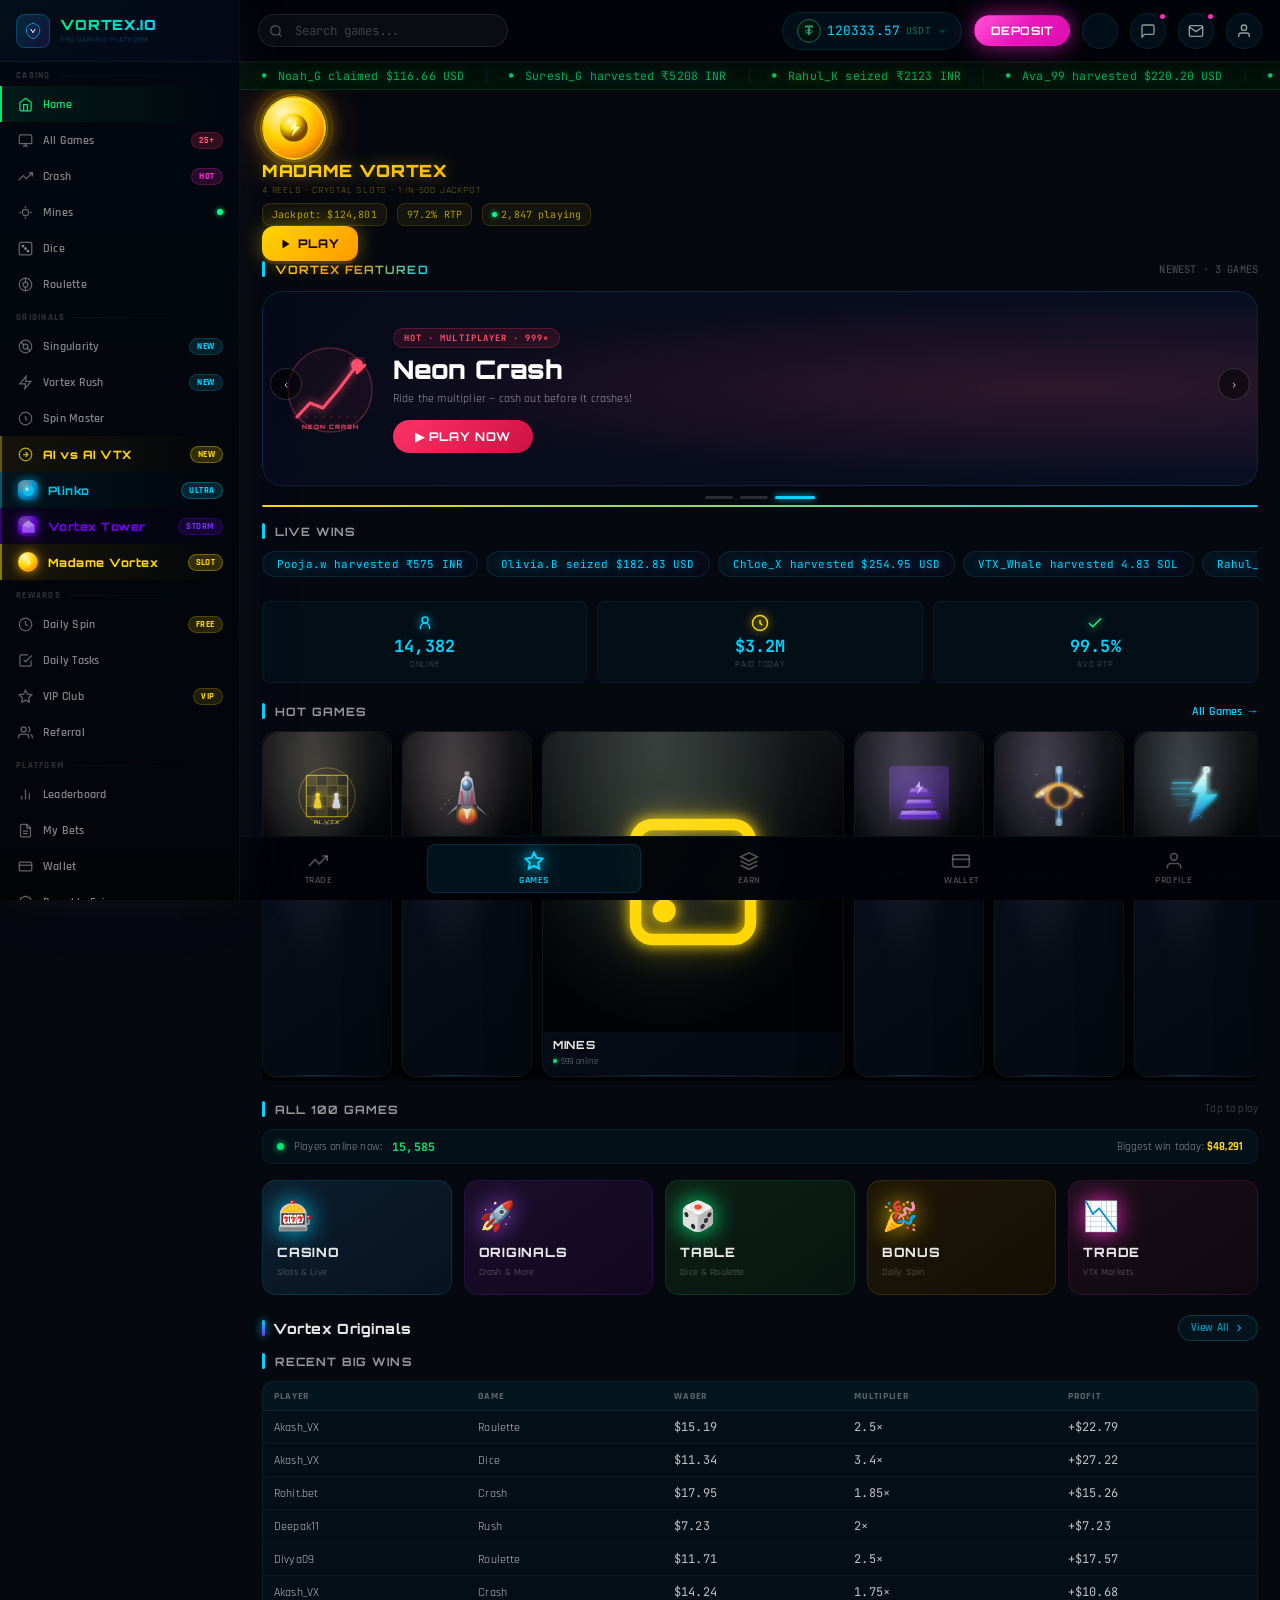
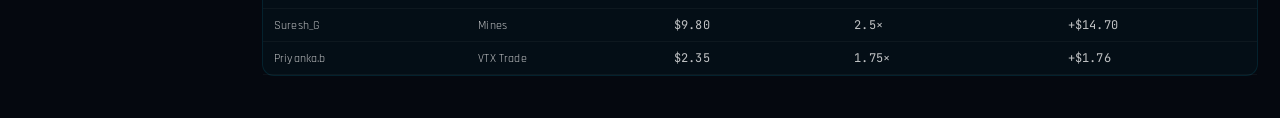
==== commit 30daa09d: "Update index.html" ====
--- a/index.html
+++ b/index.html
@@ -219,9 +219,10 @@
 .header{
  position:fixed;top:0;left:var(--sidebar);right:0;z-index:200;
  height:var(--header);
- background:rgba(2,4,10,0.98);backdrop-filter:blur(20px);
- border-bottom:1px solid rgba(0,212,255,0.07);
+ background:rgba(3,1,10,0.97);backdrop-filter:blur(24px);
+ border-bottom:1px solid rgba(255,215,0,.1);
  display:flex;align-items:center;padding:0 18px;gap:12px;
+ box-shadow:0 1px 0 rgba(255,215,0,.05),0 2px 30px rgba(0,0,0,.6),0 0 60px rgba(120,0,255,.04);
 }
 @media(max-width:767px){.header{left:0;}}
 /* BC.Game search bar */
@@ -411,12 +412,13 @@
 .left-sidebar{
  position:fixed;top:0;left:0;bottom:0;z-index:220;
  width:var(--sidebar);overflow-y:auto;overflow-x:hidden;
- background:linear-gradient(180deg,#040710 0%,#020408 100%);
- border-right:1px solid rgba(0,212,255,0.07);
+ background:linear-gradient(180deg,#05030e 0%,#030109 50%,#05030e 100%);
+ border-right:1px solid rgba(255,215,0,.12);
  padding:0;display:flex;flex-direction:column;
  transform:translateX(-100%);
  transition:transform .28s cubic-bezier(.4,0,.2,1);
- scrollbar-width:thin;scrollbar-color:rgba(0,212,255,.1) transparent;
+ scrollbar-width:thin;scrollbar-color:rgba(255,215,0,.1) transparent;
+ box-shadow:2px 0 40px rgba(255,215,0,.04),2px 0 80px rgba(120,0,255,.05);
 }
 .left-sidebar::-webkit-scrollbar{width:2px;}
 .left-sidebar::-webkit-scrollbar-thumb{background:rgba(0,212,255,.15);}
@@ -823,48 +825,171 @@
  animation:cashout-glow .8s ease-in-out infinite alternate;
 }
 
-/* ─── MINES ─── */
-.mines-wrap{display:flex;flex-direction:column;gap:14px;width:100%;max-width:860px;}
-@media(min-width:680px){.mines-wrap{flex-direction:row;align-items:flex-start;}}
-.mines-board-col{flex:1;min-width:0;}
-.mines-ctrl-col{width:100%;}
-@media(min-width:680px){.mines-ctrl-col{width:260px;flex-shrink:0;}}
-.mg-board{display:grid;grid-template-columns:repeat(5,1fr);gap:8px;padding:16px;border-radius:14px;background:#07101e;border:1px solid rgba(0,212,255,0.1);width:100%;box-sizing:border-box;}
-.mg-tile{aspect-ratio:1;border-radius:10px;cursor:pointer;display:flex;align-items:center;justify-content:center;background:linear-gradient(145deg,#0d1530,#080e20);border:1px solid rgba(0,212,255,0.12);transition:transform .1s,border-color .1s,box-shadow .1s;user-select:none;-webkit-user-select:none;}
-.mg-tile:hover:not(.mg-hit):not(.mg-gem):not(.mg-other):not(.mg-idle-lock){transform:scale(1.06);border-color:rgba(0,212,255,0.4);box-shadow:0 0 14px rgba(0,212,255,0.15);}
-.mg-tile.mg-gem{background:linear-gradient(145deg,#031a10,#010e09);border-color:rgba(0,230,118,0.55);box-shadow:0 0 18px rgba(0,230,118,0.3);cursor:default;}
-.mg-tile.mg-hit{background:linear-gradient(145deg,#1e0610,#0d0308);border-color:rgba(255,45,206,0.6);box-shadow:0 0 20px rgba(255,45,206,0.35);cursor:default;animation:mg-blast .35s ease;}
-.mg-tile.mg-other{background:#0a030a;border-color:rgba(255,45,206,0.2);cursor:default;opacity:.7;}
-.mg-tile.mg-idle-lock{cursor:default;opacity:.5;}
-@keyframes mg-blast{0%{transform:scale(1);}40%{transform:scale(1.18);}100%{transform:scale(1);}}
-.mg-panel{background:#07101e;border:1px solid rgba(0,212,255,0.12);border-radius:14px;padding:18px;display:flex;flex-direction:column;gap:12px;}
-.mg-panel-title{font-family:var(--font-d);font-size:.7rem;font-weight:700;color:var(--neon);text-transform:uppercase;letter-spacing:.14em;border-bottom:1px solid rgba(0,212,255,0.1);padding-bottom:10px;}
-.mg-label{font-size:.62rem;color:var(--text3);text-transform:uppercase;letter-spacing:.1em;margin-bottom:4px;}
-.mg-input{width:100%;padding:10px 12px;border-radius:9px;background:rgba(0,212,255,0.04);border:1px solid rgba(0,212,255,0.18);color:var(--neon);font-family:var(--font-m);font-size:.95rem;font-weight:600;outline:none;box-sizing:border-box;}
-.mg-input:focus{border-color:rgba(0,212,255,0.45);}
-.mg-qrow{display:flex;gap:4px;margin-top:4px;}
-.mg-qbtn{flex:1;padding:6px 2px;text-align:center;font-size:.65rem;font-family:var(--font-m);background:rgba(0,212,255,0.04);border:1px solid rgba(0,212,255,0.1);color:rgba(0,212,255,0.5);cursor:pointer;border-radius:6px;transition:all .12s;}
-.mg-qbtn:hover{background:rgba(0,212,255,0.12);color:var(--neon);}
-.mg-cnt-grid{display:grid;grid-template-columns:repeat(3,1fr);gap:5px;}
-.mg-cnt-btn{padding:8px 4px;text-align:center;font-size:.72rem;font-family:var(--font-m);background:rgba(255,255,255,.03);border:1px solid rgba(255,255,255,.07);border-radius:7px;cursor:pointer;color:var(--text3);transition:all .12s;}
-.mg-cnt-btn:hover{border-color:rgba(0,212,255,.3);color:var(--neon);}
-.mg-cnt-btn.active{background:rgba(0,212,255,.1);border-color:rgba(0,212,255,.4);color:var(--neon);font-weight:700;}
-.mg-mult-box{background:rgba(0,230,118,0.04);border:1px solid rgba(0,230,118,0.14);border-radius:10px;padding:12px;text-align:center;}
-.mg-mult-val{font-family:var(--font-d);font-size:2rem;font-weight:800;color:var(--green);text-shadow:0 0 16px rgba(0,230,118,0.35);}
-.mg-mult-lbl{font-size:.58rem;color:rgba(0,230,118,0.5);text-transform:uppercase;letter-spacing:.1em;margin-top:2px;}
-.mg-payout-row{display:flex;justify-content:space-between;font-size:.7rem;margin-top:8px;padding-top:8px;border-top:1px solid rgba(255,255,255,.05);}
-.mg-payout-val{font-family:var(--font-m);color:var(--green);font-weight:600;}
-.mg-stats{display:grid;grid-template-columns:repeat(3,1fr);gap:5px;}
-.mg-stat{background:rgba(255,255,255,.03);border:1px solid rgba(255,255,255,.06);border-radius:7px;padding:7px;text-align:center;}
-.mg-stat-v{font-family:var(--font-m);font-size:.85rem;font-weight:700;color:var(--neon);}
-.mg-stat-l{font-size:.55rem;color:var(--text3);text-transform:uppercase;letter-spacing:.06em;margin-top:2px;}
-.mg-btn-start{width:100%;padding:14px;border-radius:10px;border:none;cursor:pointer;background:linear-gradient(135deg,#00e676,#00d4ff);color:#030f0a;font-family:var(--font-d);font-size:.82rem;font-weight:800;text-transform:uppercase;letter-spacing:.06em;box-shadow:0 4px 18px rgba(0,212,255,.22);transition:all .18s;}
-.mg-btn-start:hover{transform:translateY(-2px);box-shadow:0 8px 24px rgba(0,212,255,.35);}
-.mg-btn-start:disabled{opacity:.38;cursor:not-allowed;transform:none;}
-.mg-btn-cashout{width:100%;padding:16px;border-radius:10px;border:none;cursor:pointer;background:linear-gradient(135deg,#00ff88,#00cc44);color:#020e06;font-family:var(--font-d);font-size:.9rem;font-weight:900;text-transform:uppercase;letter-spacing:.06em;box-shadow:0 0 28px rgba(0,255,136,.45);animation:mg-co-pulse .6s ease-in-out infinite alternate;}
-@keyframes mg-co-pulse{from{box-shadow:0 0 22px rgba(0,255,136,.35);}to{box-shadow:0 0 44px rgba(0,255,136,.65);}}
-.mg-status{font-size:.68rem;color:var(--text3);font-family:var(--font-m);text-align:center;letter-spacing:.06em;padding:4px 0;min-height:1.2em;}
-
+/* ─── PRISM CORE MINES ─── */
+/* Board */
+.pcm-wrap{display:flex;flex-direction:column;gap:14px;width:100%;max-width:900px;}
+@media(min-width:720px){.pcm-wrap{flex-direction:row;align-items:flex-start;}}
+.pcm-board-col{flex:1;min-width:0;}
+.pcm-ctrl-col{width:100%;}
+@media(min-width:720px){.pcm-ctrl-col{width:268px;flex-shrink:0;}}
+
+/* Grid */
+.pcm-grid{
+  display:grid;grid-template-columns:repeat(5,1fr);gap:7px;
+  background:rgba(0,0,0,.38);border:1.5px solid rgba(0,212,255,.12);
+  border-radius:16px;padding:10px;
+  box-shadow:inset 0 0 40px rgba(0,0,0,.6),inset 0 2px 0 rgba(255,255,255,.03);
+  position:relative;
+}
+.pcm-grid::before{
+  content:'';position:absolute;inset:0;border-radius:16px;pointer-events:none;z-index:1;
+  background:repeating-linear-gradient(0deg,rgba(255,255,255,.006) 0,rgba(255,255,255,.006) 1px,transparent 1px,transparent 5px);
+}
+
+/* Tile */
+.pcm-tile{
+  aspect-ratio:1;border-radius:10px;cursor:pointer;
+  display:flex;align-items:center;justify-content:center;
+  position:relative;overflow:hidden;
+  background:radial-gradient(ellipse at 33% 25%,rgba(255,255,255,.09) 0%,transparent 55%),
+             linear-gradient(155deg,rgba(255,255,255,.06) 0%,rgba(0,0,0,.18) 100%);
+  border:1px solid rgba(255,255,255,.08);
+  box-shadow:inset 0 1.5px 0 rgba(255,255,255,.12),inset 0 -1px 0 rgba(0,0,0,.4),0 2px 8px rgba(0,0,0,.4);
+  transition:border-color .14s,box-shadow .14s,transform .14s;
+  will-change:transform;
+}
+.pcm-tile::before{content:'';position:absolute;top:0;left:0;right:0;height:40%;
+  background:linear-gradient(180deg,rgba(255,255,255,.14) 0%,transparent 100%);
+  border-radius:10px 10px 0 0;pointer-events:none;z-index:3;}
+.pcm-tile:hover:not(.pcm-revealed):not(.pcm-dead){
+  transform:translateY(-2px) scale(1.04);
+  border-color:rgba(0,212,255,.4);
+  box-shadow:0 0 18px rgba(0,212,255,.25),inset 0 1.5px 0 rgba(255,255,255,.18);
+}
+.pcm-tile.pcm-idle{cursor:default;}
+.pcm-tile svg{width:62%;height:62%;position:relative;z-index:2;}
+
+/* Crystal gem states */
+.pcm-tile.pcm-gem{
+  background:radial-gradient(ellipse at 33% 25%,rgba(255,255,255,.18) 0%,transparent 50%),
+             var(--crystal-bg,linear-gradient(155deg,rgba(0,200,255,.22),rgba(0,100,180,.18)))!important;
+  border-color:var(--crystal-border,rgba(0,212,255,.7))!important;
+  box-shadow:0 0 16px var(--crystal-glow,rgba(0,212,255,.5)),
+             0 0 36px var(--crystal-glow2,rgba(0,100,255,.25)),
+             inset 0 0 12px var(--crystal-inner,rgba(0,212,255,.12))!important;
+  animation:pcmGemPop .28s cubic-bezier(.22,.68,0,1.8) both;
+  cursor:default;
+}
+@keyframes pcmGemPop{from{transform:scale(.6) rotateZ(-8deg);opacity:.4;}to{transform:scale(1) rotateZ(0);opacity:1;}}
+
+/* Mine explosion */
+.pcm-tile.pcm-mine{
+  background:radial-gradient(ellipse at 50% 50%,rgba(255,80,0,.35),rgba(255,0,0,.18))!important;
+  border-color:rgba(255,60,0,.8)!important;
+  box-shadow:0 0 24px rgba(255,80,0,.7),0 0 50px rgba(255,0,0,.35)!important;
+  animation:pcmBoomPop .18s cubic-bezier(.22,.68,0,1.5) both;
+  cursor:default;
+}
+@keyframes pcmBoomPop{0%{transform:scale(1.3) rotate(-5deg);}50%{transform:scale(.88) rotate(3deg);}100%{transform:scale(1) rotate(0);}}
+
+/* Glass shatter animation */
+.pcm-shard{
+  position:fixed;pointer-events:none;z-index:9998;
+  border-radius:2px;transform-origin:center;
+  animation:pcmShard var(--dur,.6s) ease-out both;
+}
+@keyframes pcmShard{
+  0%{transform:translate(0,0) rotate(var(--ar,0deg)) scale(1);opacity:1;}
+  100%{transform:translate(var(--dx,40px),var(--dy,60px)) rotate(var(--er,360deg)) scale(.15);opacity:0;}
+}
+
+/* Board pulse when active */
+.pcm-grid.pcm-active{border-color:rgba(0,212,255,.25);}
+
+/* Control panel */
+.pcm-panel{
+  background:rgba(0,0,0,.3);border:1px solid rgba(255,255,255,.07);
+  border-radius:16px;padding:16px;
+  backdrop-filter:blur(20px);
+  box-shadow:inset 0 0 30px rgba(0,0,0,.4),0 0 20px rgba(0,0,0,.3);
+}
+.pcm-panel-title{font-family:var(--font-d);font-size:.78rem;font-weight:800;
+  color:var(--neon);letter-spacing:.1em;text-transform:uppercase;margin-bottom:12px;
+  display:flex;align-items:center;gap:8px;}
+.pcm-panel-title::before{content:'';width:3px;height:14px;border-radius:2px;
+  background:linear-gradient(180deg,var(--neon),var(--purple));flex-shrink:0;}
+
+.pcm-mult-box{background:rgba(0,212,255,.04);border:1px solid rgba(0,212,255,.1);
+  border-radius:12px;padding:12px;margin-bottom:14px;text-align:center;}
+.pcm-mult-val{font-family:var(--font-m);font-size:1.8rem;font-weight:700;color:var(--neon);
+  text-shadow:0 0 14px rgba(0,212,255,.6);animation:pcmMultTick .2s ease both;}
+@keyframes pcmMultTick{from{transform:scale(.9) translateY(4px);}to{transform:scale(1) translateY(0);}}
+.pcm-mult-lbl{font-size:.58rem;color:var(--text3);text-transform:uppercase;letter-spacing:.1em;margin-top:2px;}
+.pcm-payout-row{display:flex;justify-content:space-between;margin-top:8px;font-size:.7rem;}
+.pcm-payout-val{font-family:var(--font-m);color:var(--green);font-weight:700;}
+
+.pcm-label{font-size:.64rem;color:var(--text3);text-transform:uppercase;letter-spacing:.09em;margin-bottom:5px;}
+.pcm-input{background:rgba(255,255,255,.04);border:1px solid rgba(255,255,255,.1);
+  border-radius:var(--r);padding:9px 12px;color:var(--text);font-family:var(--font-m);
+  font-size:.9rem;width:100%;outline:none;box-sizing:border-box;margin-bottom:8px;
+  transition:border-color .18s;}
+.pcm-input:focus{border-color:rgba(0,212,255,.4);}
+.pcm-qrow{display:flex;gap:5px;margin-bottom:12px;flex-wrap:wrap;}
+.pcm-qbtn{background:rgba(255,255,255,.05);border:1px solid rgba(255,255,255,.08);
+  color:var(--text2);border-radius:var(--r);padding:5px 9px;cursor:pointer;
+  font-family:var(--font-d);font-size:.6rem;font-weight:700;letter-spacing:.04em;
+  transition:all .13s;flex:1;min-width:36px;text-align:center;}
+.pcm-qbtn:hover{background:rgba(0,212,255,.1);border-color:rgba(0,212,255,.3);color:var(--neon);}
+
+.pcm-mine-grid{display:grid;grid-template-columns:repeat(3,1fr);gap:5px;margin-bottom:12px;}
+.pcm-mine-btn{background:rgba(255,255,255,.04);border:1px solid rgba(255,255,255,.07);
+  color:var(--text2);border-radius:var(--r);padding:6px 4px;cursor:pointer;
+  font-family:var(--font-d);font-size:.68rem;font-weight:700;text-align:center;
+  transition:all .13s;}
+.pcm-mine-btn:hover,.pcm-mine-btn.active{background:rgba(0,212,255,.1);border-color:rgba(0,212,255,.35);color:var(--neon);}
+
+.pcm-stats{display:grid;grid-template-columns:repeat(3,1fr);gap:6px;margin-bottom:12px;}
+.pcm-stat{background:rgba(0,0,0,.25);border:1px solid rgba(255,255,255,.05);
+  border-radius:9px;padding:7px 5px;text-align:center;}
+.pcm-stat-v{font-family:var(--font-m);font-size:.84rem;font-weight:700;color:var(--neon);}
+.pcm-stat-l{font-size:.52rem;color:var(--text3);text-transform:uppercase;letter-spacing:.08em;margin-top:2px;}
+
+.pcm-status{font-size:.7rem;color:var(--text3);text-align:center;margin-bottom:10px;
+  font-family:var(--font-m);min-height:20px;}
+.pcm-btn-start{width:100%;padding:14px;border:none;cursor:pointer;border-radius:var(--r2);
+  font-family:var(--font-d);font-size:.9rem;font-weight:800;letter-spacing:.08em;text-transform:uppercase;
+  background:linear-gradient(135deg,#00d4ff,#7b2fff);color:#fff;
+  box-shadow:0 0 28px rgba(0,212,255,.35),0 4px 0 rgba(0,80,180,.6);
+  transition:transform .15s,box-shadow .15s;position:relative;overflow:hidden;}
+.pcm-btn-start::after{content:'';position:absolute;inset:0;
+  background:linear-gradient(105deg,transparent 30%,rgba(255,255,255,.28) 50%,transparent 70%);
+  transform:translateX(-130%);animation:pcmShim 2.5s ease-in-out infinite;}
+@keyframes pcmShim{0%,38%{transform:translateX(-130%);}68%,100%{transform:translateX(130%);}}
+.pcm-btn-start:hover{transform:translateY(-2px);}
+.pcm-btn-start:disabled{background:linear-gradient(135deg,#2a3050,#1a2040)!important;
+  color:#556;box-shadow:none;cursor:not-allowed;transform:none!important;animation:none;}
+.pcm-btn-start:disabled::after{display:none;}
+
+.pcm-btn-cashout{width:100%;padding:14px;border:none;cursor:pointer;border-radius:var(--r2);
+  font-family:var(--font-d);font-size:.9rem;font-weight:800;letter-spacing:.08em;text-transform:uppercase;
+  background:linear-gradient(135deg,#00ff88,#00cc66);color:#001a0a;
+  box-shadow:0 0 28px rgba(0,255,136,.4),0 4px 0 rgba(0,80,40,.6);
+  display:none;transition:transform .15s;}
+.pcm-btn-cashout:hover{transform:translateY(-2px);}
+
+/* Ambient sound visualizer bars */
+.pcm-ambient{display:flex;align-items:flex-end;gap:2px;height:18px;margin-top:7px;justify-content:center;}
+.pcm-amb-bar{width:3px;border-radius:2px;background:rgba(0,212,255,.4);animation:pcmAmbBar 1.2s ease-in-out infinite alternate;}
+@keyframes pcmAmbBar{from{height:3px;opacity:.3;}to{height:14px;opacity:.8;}}
+
+/* ─── LIGHTNING DICE & TOWER ─── */
+.ld-tab{flex:1;padding:9px 6px;border:1px solid rgba(255,255,255,.09);border-radius:var(--r);background:rgba(255,255,255,.04);color:var(--text3);font-family:var(--font-d);font-size:.68rem;font-weight:700;letter-spacing:.06em;text-transform:uppercase;cursor:pointer;transition:all .18s;}
+.ld-tab-active{background:linear-gradient(135deg,rgba(120,0,255,.22),rgba(0,180,255,.15))!important;border-color:rgba(120,0,255,.55)!important;color:#fff!important;box-shadow:0 0 14px rgba(120,0,255,.35)!important;}
+.vt-wrap{display:flex;flex-direction:column;gap:14px;width:100%;max-width:900px;}
+@media(min-width:720px){.vt-wrap{flex-direction:row;align-items:flex-start;}}
+.vt-canvas-col{flex:1;min-width:0;display:flex;justify-content:center;}
+.vt-ctrl-col{width:100%;}
+@media(min-width:720px){.vt-ctrl-col{width:268px;flex-shrink:0;}}
 /* ─── ROULETTE ─── */
 .roulette-layout{max-width:700px;}
 .roulette-wheel-wrap{text-align:center;margin-bottom:20px;}
@@ -2610,6 +2735,36 @@
    <svg viewBox="0 0 24 24" fill="none" stroke="#ffd700" stroke-width="2"><circle cx="12" cy="12" r="10"/><path d="M8 12h8M12 8l4 4-4 4"/></svg><span style="color:#ffd700;font-family:var(--font-d);font-size:.72rem;font-weight:800;letter-spacing:.04em;">AI vs AI VTX</span>
    <span class="sb-badge" style="background:rgba(255,215,0,.18);color:#ffd700;border-color:rgba(255,215,0,.35);letter-spacing:.04em;font-weight:900;">NEW</span>
   </div>
+  <!-- Plinko sidebar icon -->
+  <div class="sb-item" id="sb-plinko" onclick="goPage('plinko')" style="border-left:2px solid rgba(0,212,255,.4);background:linear-gradient(90deg,rgba(0,212,255,.07),transparent);">
+   <span style="display:flex;align-items:center;justify-content:center;width:20px;height:20px;border-radius:6px;background:radial-gradient(circle at 35% 28%,rgba(255,255,255,.55),rgba(0,180,255,.8) 50%,rgba(0,60,100,.9) 100%);box-shadow:0 0 10px rgba(0,212,255,.6);flex-shrink:0;animation:pulse 2s infinite;"><svg width="10" height="10" viewBox="0 0 12 12" fill="none"><circle cx="6" cy="6" r="4.5" fill="rgba(0,212,255,.9)"/><circle cx="4.8" cy="4.8" r="1.5" fill="rgba(255,255,255,.8)"/></svg></span>
+   <span style="color:rgba(0,212,255,.9);font-family:var(--font-d);font-size:.72rem;font-weight:800;letter-spacing:.04em;">Plinko</span>
+   <span class="sb-badge" style="background:rgba(0,212,255,.15);color:#00d4ff;border-color:rgba(0,212,255,.3);font-weight:900;">ULTRA</span>
+  </div>
+  <!-- Tower sidebar icon -->
+  <div class="sb-item" id="sb-tower" onclick="goPage('tower')" style="border-left:2px solid rgba(120,0,255,.4);background:linear-gradient(90deg,rgba(120,0,255,.07),transparent);">
+   <span style="display:flex;align-items:center;justify-content:center;width:20px;height:20px;border-radius:6px;background:radial-gradient(circle at 35% 28%,rgba(200,150,255,.55),rgba(120,0,255,.8) 50%,rgba(40,0,100,.9) 100%);box-shadow:0 0 10px rgba(120,0,255,.6);flex-shrink:0;animation:pulse 2.2s infinite;"><svg width="10" height="10" viewBox="0 0 12 12" fill="none"><polygon points="6,1 11,5 11,11 1,11 1,5" fill="rgba(180,120,255,.9)"/><polygon points="6,1 11,5 6,7 1,5" fill="rgba(255,255,255,.35)"/></svg></span>
+   <span style="color:rgba(120,0,255,.95);font-family:var(--font-d);font-size:.72rem;font-weight:800;letter-spacing:.04em;">Vortex Tower</span>
+   <span class="sb-badge" style="background:rgba(120,0,255,.15);color:#7b2fff;border-color:rgba(120,0,255,.3);font-weight:900;">STORM</span>
+  </div>
+  <!-- Madame Vortex orb icon — inline, next to AI vs AI -->
+  <div class="sb-item" id="sb-mvOrb" onclick="goPage('home');setTimeout(function(){mvToggle&&document.getElementById('mvBody')&&(document.getElementById('mvBody').style.maxHeight==='0px'?mvToggle():null);},400);" style="border-left:2px solid rgba(255,215,0,.55);background:linear-gradient(90deg,rgba(255,215,0,.09),transparent);cursor:pointer;">
+   <span style="display:flex;align-items:center;justify-content:center;width:20px;height:20px;border-radius:50%;background:radial-gradient(circle at 33% 26%,#fffacc,#ffd700 42%,#ff9900 72%,#7a4400 100%);box-shadow:0 0 10px rgba(255,215,0,.65),0 0 22px rgba(255,100,0,.35);flex-shrink:0;animation:mvOrbGlow 2.2s ease-in-out infinite alternate;">
+    <svg width="11" height="11" viewBox="0 0 24 24" fill="none"><path d="M13 5L9 13H12L10 19L17 11H14Z" fill="rgba(255,255,190,.9)"/></svg>
+   </span>
+   <span style="color:#ffd700;font-family:var(--font-d);font-size:.72rem;font-weight:800;letter-spacing:.04em;">Madame Vortex</span>
+   <span class="sb-badge" style="background:rgba(255,215,0,.18);color:#ffd700;border-color:rgba(255,215,0,.35);letter-spacing:.04em;font-weight:900;">SLOT</span>
+  </div>
+ </div>
+
+ <!-- SLOTS (separate section kept for navigation) -->
+ <div class="sb-section" style="display:none;">
+  <div class="sb-section-label" style="color:rgba(255,215,0,.7);letter-spacing:.14em;">Slots</div>
+  <div class="sb-item" id="sb-madamevortex" onclick="goPage('madamevortex')" style="border-left:2px solid rgba(255,215,0,0.5);background:linear-gradient(90deg,rgba(255,215,0,.06),transparent);">
+   <svg viewBox="0 0 24 24" fill="none" stroke="#ffd700" stroke-width="2"><circle cx="12" cy="12" r="10"/><path d="M12 8v4l3 3"/><path d="M8 3.5C9.2 2.6 10.5 2 12 2s2.8.6 4 1.5"/><path d="M16 20.5C14.8 21.4 13.5 22 12 22s-2.8-.6-4-1.5"/></svg>
+   <span style="color:#ffd700;font-family:var(--font-d);font-size:.72rem;font-weight:800;letter-spacing:.04em;">Madame Vortex</span>
+   <span class="sb-badge" style="background:rgba(255,215,0,.18);color:#ffd700;border-color:rgba(255,215,0,.35);letter-spacing:.04em;font-weight:900;">ULTRA</span>
+  </div>
  </div>
 
  <!-- VIP & REWARDS -->
@@ -2679,6 +2834,397 @@
 
  <!-- HOME -->
  <div class="page active" id="page-home">
+
+ <!-- ══════════════════════════════════════════════════════════════════
+      MADAME VORTEX — HERO SLOT  (TOP OF DASHBOARD)
+      4 Reels · 4 Rows · 3D Glass SVG · 80/20 Edge · 1-in-500 Jackpot
+ ══════════════════════════════════════════════════════════════════ -->
+ <style>
+<!-- ══ MADAME VORTEX — MODAL TRIGGER (Dashboard) ══ -->
+ <style>
+ /* ══ PRISM MINES + MV MODAL GLOBAL ══ */
+
+ /* ── MV Game Icon on Dashboard ── */
+ #mvDashIcon{
+  margin:0 0 18px;
+  background:radial-gradient(ellipse at 50% 0%,rgba(255,215,0,.10) 0%,transparent 55%),
+             linear-gradient(160deg,#0d0720 0%,#06020e 55%,#0d0720 100%);
+  border:1.5px solid rgba(255,215,0,.22);border-radius:18px;
+  padding:14px 16px;
+  display:flex;align-items:center;gap:14px;
+  cursor:pointer;position:relative;overflow:hidden;
+  transition:border-color .22s,box-shadow .22s;
+  box-shadow:0 0 40px rgba(255,215,0,.05),inset 0 1px 0 rgba(255,215,0,.07);
+ }
+ #mvDashIcon:hover{
+  border-color:rgba(255,215,0,.5);
+  box-shadow:0 0 60px rgba(255,215,0,.14),inset 0 1px 0 rgba(255,215,0,.12);
+ }
+ #mvDashIcon::before{
+  content:'';position:absolute;inset:0;pointer-events:none;
+  background:linear-gradient(105deg,transparent 30%,rgba(255,215,0,.06) 50%,transparent 70%);
+  transform:translateX(-130%);animation:mvDashShim 3s ease-in-out infinite;
+ }
+ @keyframes mvDashShim{0%,35%{transform:translateX(-130%);}65%,100%{transform:translateX(130%);}}
+
+ /* 3D rotating orb */
+ .mv-dash-orb{
+  width:64px;height:64px;border-radius:50%;flex-shrink:0;
+  background:radial-gradient(circle at 32% 26%,#fffacc,#ffd700 40%,#ff9900 68%,#7a4400 100%);
+  border:2px solid rgba(255,215,0,.6);
+  box-shadow:0 0 20px rgba(255,215,0,.65),0 0 45px rgba(255,100,0,.35),inset 0 2px 0 rgba(255,255,255,.25);
+  display:flex;align-items:center;justify-content:center;
+  animation:mvOrbGlow 2.2s ease-in-out infinite alternate,mvOrb3D 8s linear infinite;
+  position:relative;
+ }
+ @keyframes mvOrb3D{
+  0%  {box-shadow:0 0 20px rgba(255,215,0,.65),0 0 45px rgba(255,100,0,.35),inset 4px 0 8px rgba(255,255,255,.15),inset -4px 0 8px rgba(0,0,0,.3);}
+  25% {box-shadow:0 0 20px rgba(255,215,0,.65),0 0 45px rgba(255,100,0,.35),inset 0 4px 8px rgba(255,255,255,.15),inset 0 -4px 8px rgba(0,0,0,.3);}
+  50% {box-shadow:0 0 20px rgba(255,215,0,.65),0 0 45px rgba(255,100,0,.35),inset -4px 0 8px rgba(255,255,255,.15),inset 4px 0 8px rgba(0,0,0,.3);}
+  75% {box-shadow:0 0 20px rgba(255,215,0,.65),0 0 45px rgba(255,100,0,.35),inset 0 -4px 8px rgba(255,255,255,.15),inset 0 4px 8px rgba(0,0,0,.3);}
+  100%{box-shadow:0 0 20px rgba(255,215,0,.65),0 0 45px rgba(255,100,0,.35),inset 4px 0 8px rgba(255,255,255,.15),inset -4px 0 8px rgba(0,0,0,.3);}
+ }
+ @keyframes mvOrbGlow{from{box-shadow:0 0 20px rgba(255,215,0,.65),0 0 45px rgba(255,100,0,.35);}
+  to{box-shadow:0 0 36px rgba(255,215,0,1),0 0 70px rgba(255,100,0,.6);}}
+
+ .mv-dash-orb-ring{
+  position:absolute;inset:-4px;border-radius:50%;
+  border:1.5px solid rgba(255,215,0,.3);
+  animation:mvOrbRing 3s linear infinite;
+ }
+ @keyframes mvOrbRing{to{transform:rotate(360deg);border-color:rgba(255,215,0,.6);}}
+ .mv-dash-orb-ring2{
+  position:absolute;inset:-9px;border-radius:50%;
+  border:1px solid rgba(255,150,0,.18);
+  animation:mvOrbRing2 5s linear infinite reverse;
+ }
+ @keyframes mvOrbRing2{to{transform:rotate(-360deg);}}
+
+ .mv-dash-info{flex:1;}
+ .mv-dash-title{font-family:var(--font-d);font-size:1.05rem;font-weight:900;
+  background:linear-gradient(135deg,#ffd700,#ff9900 40%,#ffec6e 70%,#ffd700);
+  -webkit-background-clip:text;-webkit-text-fill-color:transparent;background-clip:text;
+  filter:drop-shadow(0 0 8px rgba(255,215,0,.4));letter-spacing:.04em;}
+ .mv-dash-sub{font-size:.62rem;color:rgba(255,215,0,.45);letter-spacing:.08em;text-transform:uppercase;margin-top:3px;}
+ .mv-dash-stats{display:flex;gap:10px;margin-top:7px;flex-wrap:wrap;}
+ .mv-dash-stat{background:rgba(255,215,0,.06);border:1px solid rgba(255,215,0,.14);
+  border-radius:8px;padding:4px 9px;font-family:var(--font-m);font-size:.62rem;color:rgba(255,215,0,.7);}
+ .mv-dash-play{
+  display:flex;align-items:center;gap:6px;
+  background:linear-gradient(135deg,#ffd700,#ff9900);
+  border:none;border-radius:var(--r2);padding:10px 18px;
+  font-family:var(--font-d);font-size:.75rem;font-weight:800;letter-spacing:.08em;
+  color:#1a0800;cursor:pointer;white-space:nowrap;flex-shrink:0;
+  box-shadow:0 0 20px rgba(255,215,0,.4),0 3px 0 rgba(80,40,0,.6);
+  transition:transform .15s;
+ }
+ .mv-dash-play:hover{transform:scale(1.04);}
+
+ /* ── MODAL ── */
+ #mvModal{
+  position:fixed;inset:0;z-index:5000;display:none;align-items:center;justify-content:center;
+  background:rgba(0,0,0,0);backdrop-filter:blur(0px);
+  transition:background .3s,backdrop-filter .3s;padding:12px;box-sizing:border-box;
+ }
+ #mvModal.open{display:flex;background:rgba(0,0,0,.88);backdrop-filter:blur(18px);}
+ #mvModal.anim{animation:mvModalFadeIn .3s ease both;}
+ @keyframes mvModalFadeIn{from{background:rgba(0,0,0,0);}to{background:rgba(0,0,0,.88);}}
+
+ .mv-modal-box{
+  width:100%;max-width:520px;max-height:92vh;overflow-y:auto;scrollbar-width:none;
+  background:radial-gradient(ellipse at 50% -5%,rgba(255,215,0,.10) 0%,transparent 50%),
+             linear-gradient(160deg,#0d0720 0%,#06020e 50%,#0d0720 100%);
+  border:2px solid rgba(255,215,0,.28);border-radius:22px;
+  padding:18px 16px 16px;position:relative;
+  box-shadow:0 0 80px rgba(255,215,0,.08),0 0 160px rgba(120,0,255,.06),
+             inset 0 1px 0 rgba(255,215,0,.1),inset 0 0 80px rgba(0,0,0,.5);
+  animation:mvBoxPop .38s cubic-bezier(.22,.68,0,1.7) both;
+ }
+ @keyframes mvBoxPop{from{transform:scale(.88) translateY(24px);opacity:0;}to{transform:scale(1) translateY(0);opacity:1;}}
+ .mv-modal-box::before{content:'';position:absolute;inset:0;pointer-events:none;border-radius:22px;
+  background:radial-gradient(ellipse at 25% 60%,rgba(120,0,255,.07) 0%,transparent 42%),
+             radial-gradient(ellipse at 75% 35%,rgba(255,120,0,.05) 0%,transparent 42%);
+  animation:mvFog 9s ease-in-out infinite alternate;}
+ .mv-modal-close{position:absolute;top:12px;right:14px;width:28px;height:28px;border-radius:50%;
+  background:rgba(255,255,255,.07);border:1px solid rgba(255,255,255,.1);cursor:pointer;
+  display:flex;align-items:center;justify-content:center;color:var(--text3);font-size:14px;
+  transition:all .15s;z-index:10;}
+ .mv-modal-close:hover{background:rgba(255,60,60,.2);border-color:rgba(255,60,60,.4);color:#ff6666;}
+
+ /* Live JP ticker inside modal */
+ .mv-modal-jp{display:flex;align-items:center;gap:10px;flex-wrap:wrap;
+  background:linear-gradient(90deg,rgba(255,215,0,.07),rgba(255,100,0,.04) 50%,rgba(255,215,0,.07));
+  border:1px solid rgba(255,215,0,.16);border-radius:10px;
+  padding:6px 12px;margin-bottom:10px;overflow:hidden;position:relative;}
+ .mv-modal-jp::before{content:'';position:absolute;inset:0;pointer-events:none;
+  background:linear-gradient(90deg,transparent,rgba(255,215,0,.07) 50%,transparent);
+  animation:mvTickSweep 3.2s ease-in-out infinite;}
+ .mvJp2Val{font-family:var(--font-m);font-size:.88rem;font-weight:700;color:#ffd700;
+  text-shadow:0 0 10px rgba(255,215,0,.65);animation:mvJpPulse 2s ease-in-out infinite;}
+ .mvJp2Lbl{font-size:.54rem;color:rgba(255,215,0,.48);text-transform:uppercase;letter-spacing:.1em;}
+
+ /* Reel grid inside modal */
+ .mvMReelWrap{
+  position:relative;z-index:2;
+  background:rgba(0,0,0,.45);border:1.5px solid rgba(255,215,0,.12);border-radius:14px;
+  padding:8px;
+  box-shadow:inset 0 0 50px rgba(0,0,0,.72),inset 0 2px 0 rgba(255,255,255,.04);
+ }
+ .mvMReelWrap::before{content:'';position:absolute;inset:0;border-radius:14px;pointer-events:none;z-index:5;
+  background:repeating-linear-gradient(0deg,rgba(255,255,255,.007) 0,rgba(255,255,255,.007) 1px,transparent 1px,transparent 5px);}
+ .mvMReelWrap::after{content:'';position:absolute;left:8px;right:8px;top:8px;bottom:8px;pointer-events:none;z-index:6;border-radius:8px;
+  background:linear-gradient(to bottom,rgba(7,2,18,.88) 0%,transparent 22%,transparent 78%,rgba(7,2,18,.88) 100%);}
+ .mvMCols{display:grid;grid-template-columns:repeat(4,1fr);gap:6px;position:relative;z-index:2;}
+ .mvMCol{display:grid;grid-template-rows:repeat(4,1fr);gap:6px;}
+
+ .mvMSym{
+  aspect-ratio:1;border-radius:10px;
+  display:flex;align-items:center;justify-content:center;
+  position:relative;overflow:hidden;
+  background:radial-gradient(ellipse at 33% 25%,rgba(255,255,255,.10) 0%,transparent 52%),
+             linear-gradient(155deg,rgba(255,255,255,.06) 0%,rgba(0,0,0,.18) 100%);
+  border:1px solid rgba(255,255,255,.08);
+  box-shadow:inset 0 1.5px 0 rgba(255,255,255,.13),inset 0 -1px 0 rgba(0,0,0,.45),0 2px 8px rgba(0,0,0,.4);
+  will-change:transform;
+ }
+ .mvMSym::before{content:'';position:absolute;top:0;left:0;right:0;height:42%;
+  background:linear-gradient(180deg,rgba(255,255,255,.15) 0%,transparent 100%);
+  border-radius:10px 10px 0 0;pointer-events:none;z-index:4;}
+ .mvMSym::after{content:'';position:absolute;bottom:0;left:0;right:0;height:28%;
+  background:linear-gradient(0deg,rgba(255,255,255,.05) 0%,transparent 100%);
+  border-radius:0 0 10px 10px;pointer-events:none;z-index:4;}
+ .mvMSym svg{width:60%;height:60%;position:relative;z-index:2;}
+
+ /* 3s spin physics */
+ .mvMSym.mvSF{animation:mvSpin3S .11s linear infinite;filter:blur(3px) brightness(.38) saturate(.25);}
+ @keyframes mvSpin3S{0%{transform:translateY(0) scaleY(1);}25%{transform:translateY(-10px) scaleY(.91);}75%{transform:translateY(10px) scaleY(1.09);}100%{transform:translateY(0) scaleY(1);}}
+ .mvMSym.mvSD{animation:mvDecel .35s ease-out;filter:blur(1px) brightness(.65);}
+ @keyframes mvDecel{from{transform:translateY(-8px);}to{transform:translateY(0);}}
+ @keyframes mvElastic{0%{transform:translateY(-18px) scaleY(.85);}38%{transform:translateY(7px) scaleY(1.10);}62%{transform:translateY(-4px) scaleY(.97);}80%{transform:translateY(2px) scaleY(1.02);}100%{transform:translateY(0) scaleY(1);}}
+ .mvMSym.mvEB{animation:mvElastic .38s cubic-bezier(.22,.68,0,1.3) both;}
+
+ .mvMSym.mvMWin{border-color:rgba(255,215,0,.95)!important;
+  box-shadow:0 0 18px rgba(255,215,0,.72),0 0 42px rgba(255,215,0,.36),inset 0 0 16px rgba(255,215,0,.2)!important;
+  animation:mvMWH .44s ease infinite alternate;}
+ @keyframes mvMWH{from{box-shadow:0 0 18px rgba(255,215,0,.72),0 0 42px rgba(255,215,0,.36);}
+  to{box-shadow:0 0 36px rgba(255,215,0,1),0 0 72px rgba(255,215,0,.58),inset 0 0 24px rgba(255,215,0,.3);}}
+ .mvMSym.mvMWild{background:radial-gradient(ellipse at 33% 25%,rgba(255,255,255,.22) 0%,transparent 50%),
+  linear-gradient(155deg,rgba(255,215,0,.24) 0%,rgba(255,100,0,.18) 100%)!important;
+  border-color:rgba(255,215,0,.85)!important;animation:mvMWI 1.1s ease-in-out infinite alternate;}
+ @keyframes mvMWI{from{box-shadow:0 0 24px rgba(255,215,0,.65),0 0 56px rgba(255,100,0,.38);}
+  to{box-shadow:0 0 45px rgba(255,215,0,1),0 0 95px rgba(255,100,0,.65);}}
+
+ /* Lightning overlay */
+ #mvMLit{position:absolute;inset:0;border-radius:14px;z-index:14;pointer-events:none;display:none;align-items:center;justify-content:center;}
+ #mvMLit.on{display:flex;animation:mvLitF .14s ease 6;}
+ @keyframes mvLitF{0%{background:rgba(255,255,180,0);}50%{background:rgba(255,255,180,.28);}100%{background:rgba(255,255,180,0);}}
+ #mvMLitBadge{font-family:var(--font-d);font-size:clamp(2rem,9vw,4rem);font-weight:900;color:#fff;
+  text-shadow:0 0 24px #ffd700,0 0 50px #ff9900;filter:drop-shadow(0 0 28px #ffd700);
+  animation:mvLBP .5s cubic-bezier(.22,.68,0,1.9) both;}
+ @keyframes mvLBP{from{opacity:0;transform:scale(.18) rotate(-14deg);}to{opacity:1;transform:scale(1) rotate(0);}}
+
+ /* MEGA WIN fullscreen */
+ #mvMegaWin{position:fixed;inset:0;z-index:10000;display:none;align-items:center;justify-content:center;flex-direction:column;pointer-events:none;}
+ #mvMegaWin.on{display:flex;pointer-events:all;animation:mvMegaBg .35s ease both;}
+ @keyframes mvMegaBg{to{background:rgba(0,0,0,.85);}}
+ #mvMegaTitle{font-family:var(--font-d);font-size:clamp(2.8rem,13vw,6rem);font-weight:900;color:#ffd700;letter-spacing:.08em;
+  animation:mvMegaFlash .38s ease-in-out infinite alternate,mvMegaPop .52s cubic-bezier(.22,.68,0,1.8) both;}
+ @keyframes mvMegaFlash{from{text-shadow:0 0 30px #ffd700,0 0 60px #ff9900,0 0 120px #ffd700;}to{text-shadow:0 0 60px #fff,0 0 120px #ffd700,0 0 220px #ff9900;}}
+ @keyframes mvMegaPop{from{opacity:0;transform:scale(.28) rotateY(-20deg);}to{opacity:1;transform:scale(1) rotateY(0);}}
+ #mvMegaSub{font-family:var(--font-m);font-size:clamp(.9rem,3vw,1.4rem);color:rgba(255,255,255,.88);margin-top:12px;letter-spacing:.14em;animation:mvMegaPop .62s .12s cubic-bezier(.22,.68,0,1.8) both;}
+ #mvMegaAmt{font-family:var(--font-d);font-size:clamp(2rem,8vw,3.5rem);font-weight:900;color:#00ff88;margin-top:10px;text-shadow:0 0 32px #00ff88,0 0 64px #00cc44;animation:mvMegaPop .72s .22s cubic-bezier(.22,.68,0,1.8) both;}
+ #mvMegaCollect{margin-top:24px;padding:13px 38px;font-family:var(--font-d);font-size:.88rem;font-weight:700;letter-spacing:.1em;background:linear-gradient(135deg,#ffd700,#ff9900);color:#1a0800;border:none;border-radius:var(--r3);cursor:pointer;box-shadow:0 0 30px rgba(255,215,0,.5);transition:transform .18s;animation:mvMegaPop .82s .3s cubic-bezier(.22,.68,0,1.8) both;}
+ #mvMegaCollect:hover{transform:scale(1.06);}
+
+ /* Modal controls */
+ .mv-modal-ctrl{position:relative;z-index:2;margin-top:9px;}
+ .mv-modal-brow{display:flex;align-items:center;gap:7px;flex-wrap:wrap;margin-bottom:8px;}
+ .mv-modal-blbl{font-size:.62rem;color:var(--text3);text-transform:uppercase;letter-spacing:.1em;white-space:nowrap;}
+ .mv-modal-binp{background:rgba(255,255,255,.04);border:1px solid rgba(255,255,255,.1);border-radius:var(--r);
+  padding:8px 10px;color:var(--text);font-family:var(--font-m);font-size:.86rem;width:100px;outline:none;transition:border-color .2s;}
+ .mv-modal-binp:focus{border-color:rgba(255,215,0,.4);}
+ .mv-modal-qb{display:flex;gap:4px;flex-wrap:wrap;}
+ .mv-modal-qbtn{background:rgba(255,255,255,.05);border:1px solid rgba(255,255,255,.08);color:var(--text2);border-radius:var(--r);
+  padding:5px 8px;cursor:pointer;font-family:var(--font-d);font-size:.59rem;font-weight:700;letter-spacing:.04em;transition:all .13s;}
+ .mv-modal-qbtn:hover{background:rgba(255,215,0,.1);border-color:rgba(255,215,0,.28);color:#ffd700;}
+ .mv-modal-spinbtn{width:100%;padding:14px;border:none;cursor:pointer;border-radius:var(--r2);
+  font-family:var(--font-d);font-size:.9rem;font-weight:900;letter-spacing:.1em;text-transform:uppercase;
+  background:linear-gradient(135deg,#ffd700 0%,#ff9900 45%,#ffd700 100%);background-size:200% 100%;
+  color:#1a0800;position:relative;overflow:hidden;will-change:transform;
+  box-shadow:0 0 28px rgba(255,215,0,.45),0 0 56px rgba(255,100,0,.20),0 3px 0 rgba(80,40,0,.7);
+  animation:mvSpinIdle2 3s ease-in-out infinite,mvBGPan2 3s linear infinite;}
+ @keyframes mvBGPan2{0%{background-position:0%;}100%{background-position:200%;}}
+ @keyframes mvSpinIdle2{0%,100%{box-shadow:0 0 28px rgba(255,215,0,.45),0 0 56px rgba(255,100,0,.20);}
+  50%{box-shadow:0 0 48px rgba(255,215,0,.8),0 0 90px rgba(255,100,0,.4);}}
+ .mv-modal-spinbtn::after{content:'';position:absolute;inset:0;background:linear-gradient(105deg,transparent 30%,rgba(255,255,255,.34) 50%,transparent 70%);
+  transform:translateX(-130%);animation:mvShim2 2.4s ease-in-out infinite;pointer-events:none;}
+ @keyframes mvShim2{0%,35%{transform:translateX(-130%);}65%,100%{transform:translateX(130%);}}
+ .mv-modal-spinbtn:hover{transform:translateY(-2px) scale(1.01);}
+ .mv-modal-spinbtn:disabled{background:linear-gradient(135deg,#3a3010,#2a2008)!important;color:#555;box-shadow:none;cursor:not-allowed;transform:none!important;animation:none;}
+ .mv-modal-spinbtn:disabled::after{display:none;}
+
+ .mv-modal-autorow{display:flex;align-items:center;gap:5px;margin-top:7px;}
+ .mv-modal-abtn{font-size:.58rem;color:var(--text3);background:rgba(255,255,255,.04);border:1px solid rgba(255,255,255,.07);border-radius:20px;padding:3px 8px;cursor:pointer;transition:all .16s;}
+ .mv-modal-abtn.on{background:rgba(255,215,0,.1);border-color:rgba(255,215,0,.28);color:#ffd700;}
+
+ .mv-modal-stats{display:grid;grid-template-columns:repeat(4,1fr);gap:5px;margin-top:8px;position:relative;z-index:2;}
+ .mv-modal-st{background:rgba(0,0,0,.28);border:1px solid rgba(255,255,255,.054);border-radius:8px;padding:6px 4px;text-align:center;}
+ .mv-modal-stv{font-family:var(--font-m);font-size:.75rem;font-weight:700;color:var(--neon);}
+ .mv-modal-stl{font-size:.48rem;color:var(--text3);text-transform:uppercase;letter-spacing:.07em;margin-top:2px;}
+
+ .mv-modal-pl{position:relative;z-index:2;background:rgba(0,0,0,.2);border:1px solid rgba(255,255,255,.05);border-radius:8px;padding:6px 10px;margin-top:7px;max-height:76px;overflow-y:auto;scrollbar-width:none;display:none;}
+ .mv-modal-pl-row{display:flex;justify-content:space-between;align-items:center;font-size:.6rem;padding:2px 0;border-bottom:1px solid rgba(255,255,255,.04);}
+ .mv-modal-pl-row:last-child{border-bottom:none;}
+
+ /* win display inside modal */
+ .mv-modal-wd{text-align:center;min-height:44px;display:flex;align-items:center;justify-content:center;flex-direction:column;margin:7px 0;position:relative;z-index:2;}
+ .mv-modal-wd-amt{font-family:var(--font-d);font-size:clamp(1.2rem,5vw,1.8rem);font-weight:900;color:#ffd700;
+  text-shadow:0 0 14px rgba(255,215,0,.65),0 0 32px rgba(255,150,0,.4);animation:mvWDA .4s cubic-bezier(.22,.68,0,1.9) both;}
+ @keyframes mvWDA{from{opacity:0;transform:scale(.45) translateY(8px);}to{opacity:1;transform:scale(1) translateY(0);}}
+
+ /* Responsive modal */
+ @media(max-width:480px){
+  .mv-modal-box{padding:14px 12px 12px;border-radius:18px;}
+  .mvMCols{gap:4px;}.mvMCol{gap:4px;}.mvMReelWrap{padding:6px;}
+  .mv-modal-stats{grid-template-columns:repeat(2,1fr);}
+ }
+ @media(min-width:600px){.mv-modal-box{padding:22px 20px 18px;}}
+ </style>
+
+ <!-- MEGA WIN fullscreen -->
+ <div id="mvMegaWin">
+  <div id="mvMegaTitle">MEGA WIN</div>
+  <div id="mvMegaSub">JACKPOT · MADAME VORTEX</div>
+  <div id="mvMegaAmt">+$0.00</div>
+  <button id="mvMegaCollect" onclick="document.getElementById('mvMegaWin').classList.remove('on')">COLLECT &amp; CONTINUE ▶</button>
+ </div>
+
+ <!-- MADAME VORTEX MODAL -->
+ <div id="mvModal" onclick="if(event.target===this)mvModalClose()">
+  <div class="mv-modal-box">
+   <div class="mv-modal-close" onclick="mvModalClose()">&#10005;</div>
+
+   <!-- JP ticker -->
+   <div class="mv-modal-jp">
+    <svg width="22" height="22" viewBox="0 0 24 24" fill="none" style="flex-shrink:0">
+     <defs><radialGradient id="jt2" cx="36%" cy="25%" r="62%"><stop offset="0%" stop-color="#fffacc"/><stop offset="48%" stop-color="#ffd700"/><stop offset="100%" stop-color="#7a4400"/></radialGradient>
+     <filter id="jt2f"><feDropShadow dx="0" dy="0" stdDeviation="2.5" flood-color="#ffd700" flood-opacity=".9"/></filter></defs>
+     <circle cx="12" cy="12" r="11" fill="url(#jt2)" filter="url(#jt2f)"/>
+     <path d="M13 5L9 13H12L10 19L17 11H14Z" fill="rgba(255,255,190,.92)" stroke="rgba(255,255,255,.35)" stroke-width=".4" stroke-linejoin="round"/>
+    </svg>
+    <div><div class="mvJp2Lbl">LIVE JACKPOT</div><div class="mvJp2Val" id="mvMJpGrand">$124,800.00</div></div>
+    <span style="color:rgba(255,215,0,.18);margin:0 4px;">|</span>
+    <div><div class="mvJp2Lbl" style="color:rgba(255,150,0,.48);">MAJOR</div><div class="mvJp2Val" style="color:#ff9900;font-size:.78rem;" id="mvMJpMajor">$8,500.00</div></div>
+    <span style="color:rgba(255,215,0,.18);margin:0 4px;">|</span>
+    <div style="font-size:.55rem;color:rgba(0,255,136,.58);font-family:var(--font-m);">97.2% RTP</div>
+   </div>
+
+   <!-- Title row -->
+   <div style="display:flex;align-items:center;gap:10px;margin-bottom:8px;position:relative;z-index:2;">
+    <div style="width:36px;height:36px;border-radius:50%;flex-shrink:0;background:radial-gradient(circle at 32% 26%,#fffacc,#ffd700 40%,#ff9900 68%,#7a4400 100%);border:1.5px solid rgba(255,215,0,.6);box-shadow:0 0 14px rgba(255,215,0,.65),0 0 30px rgba(255,100,0,.35);display:flex;align-items:center;justify-content:center;animation:mvOrbGlow 2.2s ease-in-out infinite alternate;">
+     <svg width="18" height="18" viewBox="0 0 24 24" fill="none"><defs><radialGradient id="oi2" cx="34%" cy="26%" r="62%"><stop offset="0%" stop-color="#fffacc"/><stop offset="50%" stop-color="#ffd700"/><stop offset="100%" stop-color="#7a4400"/></radialGradient></defs><circle cx="12" cy="12" r="11" fill="url(#oi2)"/><path d="M13 5L9 13H12L10 19L17 11H14Z" fill="rgba(255,255,190,.9)"/></svg>
+    </div>
+    <div>
+     <div style="font-family:var(--font-d);font-size:.95rem;font-weight:900;background:linear-gradient(135deg,#ffd700,#ff9900 40%,#ffec6e 70%,#ffd700);-webkit-background-clip:text;-webkit-text-fill-color:transparent;background-clip:text;filter:drop-shadow(0 0 8px rgba(255,215,0,.4));letter-spacing:.05em;">MADAME VORTEX</div>
+     <div style="font-size:.52rem;color:rgba(255,215,0,.44);letter-spacing:.1em;text-transform:uppercase;margin-top:1px;">4 Reels · 4 Rows · 1-in-500 Jackpot · 80/20 Edge</div>
+    </div>
+    <div style="margin-left:auto;display:flex;align-items:center;gap:5px;background:rgba(255,215,0,.06);border:1px solid rgba(255,215,0,.16);border-radius:20px;padding:3px 8px;font-size:.55rem;color:#ffd700;font-family:var(--font-m);">
+     <div style="width:5px;height:5px;border-radius:50%;background:#ffd700;box-shadow:0 0 5px #ffd700;animation:pulse 1.2s infinite;"></div>
+     LIVE
+    </div>
+   </div>
+
+   <!-- Win display -->
+   <div class="mv-modal-wd" id="mvMWinDisp">
+    <div style="font-size:.72rem;color:var(--text3);">Spin to unleash the Vortex!</div>
+   </div>
+
+   <!-- 4×4 reel grid -->
+   <div class="mvMReelWrap" style="position:relative;">
+    <div class="mvMCols" id="mvMCols"></div>
+    <div id="mvMLit"><div id="mvMLitBadge">1000x</div></div>
+   </div>
+
+   <!-- Paylines -->
+   <div class="mv-modal-pl" id="mvMPL"></div>
+
+   <!-- Controls -->
+   <div class="mv-modal-ctrl">
+    <div class="mv-modal-brow">
+     <div class="mv-modal-blbl">Bet</div>
+     <input class="mv-modal-binp" id="mvMBet" type="number" value="1.00" min="0.10" step="0.10" inputmode="decimal"/>
+     <div class="mv-modal-qb">
+      <button class="mv-modal-qbtn" onclick="mvMAdj(.5)">1/2</button>
+      <button class="mv-modal-qbtn" onclick="mvMAdj(2)">2x</button>
+      <button class="mv-modal-qbtn" onclick="mvMSetBet(.1)">Min</button>
+      <button class="mv-modal-qbtn" onclick="mvMSetBet(10)">$10</button>
+      <button class="mv-modal-qbtn" onclick="mvMSetBet(50)">$50</button>
+      <button class="mv-modal-qbtn" onclick="mvMSetBet(100)">$100</button>
+     </div>
+    </div>
+    <button class="mv-modal-spinbtn" id="mvMSpinBtn" onclick="mvMSpin()">
+     <svg width="14" height="14" viewBox="0 0 24 24" fill="none" stroke="currentColor" stroke-width="2.5" style="display:inline;vertical-align:middle;margin-right:6px;"><path d="M21.5 2v6h-6M2.5 22v-6h6M2 11.5a10 10 0 0 1 18.8-4.3M22 12.5a10 10 0 0 1-18.8 4.2"/></svg>
+     SPIN THE VORTEX
+    </button>
+    <div class="mv-modal-autorow">
+     <span style="font-size:.58rem;color:var(--text3);">Auto:</span>
+     <span class="mv-modal-abtn" id="mvMA10"  onclick="mvMAuto(10)">10x</span>
+     <span class="mv-modal-abtn" id="mvMA25"  onclick="mvMAuto(25)">25x</span>
+     <span class="mv-modal-abtn" id="mvMA50"  onclick="mvMAuto(50)">50x</span>
+     <span class="mv-modal-abtn" id="mvMA100" onclick="mvMAuto(100)">100x</span>
+     <span class="mv-modal-abtn" id="mvMAStop" onclick="mvMStopAuto()" style="color:var(--red);border-color:rgba(255,45,206,.2);display:none;">Stop</span>
+    </div>
+   </div>
+
+   <!-- Stats -->
+   <div class="mv-modal-stats">
+    <div class="mv-modal-st"><div class="mv-modal-stv" id="mvMStS">0</div><div class="mv-modal-stl">Spins</div></div>
+    <div class="mv-modal-st"><div class="mv-modal-stv" id="mvMStW">0</div><div class="mv-modal-stl">Wins</div></div>
+    <div class="mv-modal-st"><div class="mv-modal-stv" id="mvMStB">$0.00</div><div class="mv-modal-stl">Best Win</div></div>
+    <div class="mv-modal-st"><div class="mv-modal-stv" id="mvMStP" style="color:var(--text2);">$0.00</div><div class="mv-modal-stl">Session</div></div>
+   </div>
+
+   <div style="display:flex;justify-content:space-between;align-items:center;margin-top:7px;position:relative;z-index:2;">
+    <div style="font-size:.5rem;color:var(--text3);">80/20 house edge · Provably Fair · 3s spin</div>
+    <button style="background:transparent;border:1px solid rgba(255,255,255,.08);color:var(--text3);border-radius:20px;padding:3px 9px;cursor:pointer;font-size:.55rem;transition:all .2s;"
+     onmouseover="this.style.borderColor='rgba(255,215,0,.3)';this.style.color='#ffd700';"
+     onmouseout="this.style.borderColor='rgba(255,255,255,.08)';this.style.color='';"
+     onclick="mvMPaytable()">Paytable</button>
+   </div>
+  </div>
+ </div>
+
+ <!-- DASHBOARD GAME ICON (replaces inline slot) -->
+ <div id="mvDashIcon" onclick="mvModalOpen()" role="button" tabindex="0">
+  <div class="mv-dash-orb">
+   <div class="mv-dash-orb-ring"></div>
+   <div class="mv-dash-orb-ring2"></div>
+   <svg width="30" height="30" viewBox="0 0 24 24" fill="none">
+    <defs><radialGradient id="di-g" cx="34%" cy="26%" r="62%"><stop offset="0%" stop-color="#fffacc"/><stop offset="50%" stop-color="#ffd700"/><stop offset="100%" stop-color="#7a4400"/></radialGradient><filter id="di-f"><feDropShadow dx="0" dy="0" stdDeviation="3" flood-color="#ffd700" flood-opacity="1"/></filter></defs>
+    <circle cx="12" cy="12" r="11" fill="url(#di-g)" filter="url(#di-f)"/>
+    <path d="M13 5L9 13H12L10 19L17 11H14Z" fill="rgba(255,255,190,.92)"/>
+   </svg>
+  </div>
+  <div class="mv-dash-info">
+   <div class="mv-dash-title">MADAME VORTEX</div>
+   <div class="mv-dash-sub">4 Reels · Crystal Slots · 1-in-500 Jackpot</div>
+   <div class="mv-dash-stats">
+    <div class="mv-dash-stat" id="mvDashJp">Jackpot: $124,800</div>
+    <div class="mv-dash-stat">97.2% RTP</div>
+    <div class="mv-dash-stat" style="display:flex;align-items:center;gap:4px;"><span style="width:5px;height:5px;border-radius:50%;background:#00ff88;box-shadow:0 0 5px #00ff88;animation:pulse 1.5s infinite;display:inline-block;"></span>2,847 playing</div>
+   </div>
+  </div>
+  <button class="mv-dash-play">
+   <svg width="12" height="12" viewBox="0 0 24 24" fill="currentColor"><polygon points="5,3 19,12 5,21"/></svg>
+   PLAY
+  </button>
+ </div>
+ <!-- ══ END MADAME VORTEX HERO ══ -->
+
+ <!-- BC.Game: no separate hero block - slider IS the hero -->
+
+ <!-- BC.Game: no separate hero block - slider IS the hero -->
+
  <!-- BC.Game: no separate hero block - slider IS the hero -->
 
  <!-- ══ VORTEX FEATURED SLIDER: 3 Newest Games ══ -->
@@ -3334,52 +3880,128 @@
  <div class="page" id="page-mines" style="background:var(--bg);">
   <div class="page-header">
    <div class="back-btn" onclick="goPage('games')"><svg viewBox="0 0 24 24" fill="none" stroke="currentColor" stroke-width="2.5"><polyline points="15 18 9 12 15 6"/></svg></div>
-   <div><div class="page-title">Mines</div><div class="page-sub">Reveal gems &middot; Avoid mines &middot; Cash out anytime</div></div>
-   <div style="margin-left:auto;display:flex;align-items:center;gap:6px;"><div style="width:7px;height:7px;border-radius:50%;background:var(--green);box-shadow:0 0 8px var(--green);animation:pulse 1.5s infinite"></div><span style="font-size:.7rem;color:var(--text3);font-family:var(--font-m)">Provably Fair</span></div>
+   <div><div class="page-title">Prism Core Mines</div><div class="page-sub">6-Crystal board &middot; Shatter the glass &middot; Cash out alive</div></div>
+   <div style="margin-left:auto;display:flex;align-items:center;gap:8px;">
+    <!-- Ambient sound visualizer -->
+    <div class="pcm-ambient" id="pcmAmbient">
+     <div class="pcm-amb-bar" style="animation-delay:0s"></div>
+     <div class="pcm-amb-bar" style="animation-delay:.15s"></div>
+     <div class="pcm-amb-bar" style="animation-delay:.3s"></div>
+     <div class="pcm-amb-bar" style="animation-delay:.08s"></div>
+     <div class="pcm-amb-bar" style="animation-delay:.22s"></div>
+     <div class="pcm-amb-bar" style="animation-delay:.38s"></div>
+     <div class="pcm-amb-bar" style="animation-delay:.05s"></div>
+    </div>
+    <div style="width:7px;height:7px;border-radius:50%;background:var(--green);box-shadow:0 0 8px var(--green);animation:pulse 1.5s infinite"></div>
+    <span style="font-size:.7rem;color:var(--text3);font-family:var(--font-m)">Provably Fair</span>
+   </div>
   </div>
-  <div class="mines-wrap">
-   <div class="mines-board-col">
-    <div class="mg-board" id="mgBoard"></div>
+
+  <div class="pcm-wrap">
+   <div class="pcm-board-col">
+    <div class="pcm-grid pcm-idle" id="pcmGrid"></div>
    </div>
-   <div class="mines-ctrl-col">
-    <div class="mg-panel">
-     <div class="mg-panel-title">Vortex Mines</div>
-     <div class="mg-mult-box">
-      <div class="mg-mult-val" id="mgMultVal">1.00x</div>
-      <div class="mg-mult-lbl">Current Multiplier</div>
-      <div class="mg-payout-row"><span style="color:var(--text3)">Payout</span><span class="mg-payout-val" id="mgPayoutVal">$0.00</span></div>
-     </div>
-     <div>
-      <div class="mg-label">Bet Amount</div>
-      <input class="mg-input" id="mgBetInput" type="number" value="10" min="1" inputmode="decimal"/>
-      <div class="mg-qrow">
-       <div class="mg-qbtn" onclick="mgAdjBet(0.5)">1/2</div>
-       <div class="mg-qbtn" onclick="mgAdjBet(2)">2x</div>
-       <div class="mg-qbtn" onclick="mgSetBet(10)">$10</div>
-       <div class="mg-qbtn" onclick="mgSetBet(50)">$50</div>
-       <div class="mg-qbtn" onclick="mgSetBet(balance)">Max</div>
+   <div class="pcm-ctrl-col">
+    <div class="pcm-panel">
+     <div class="pcm-panel-title">Prism Core Mines</div>
+
+     <div class="pcm-mult-box">
+      <div class="pcm-mult-val" id="pcmMultVal">1.00x</div>
+      <div class="pcm-mult-lbl">Current Multiplier</div>
+      <div class="pcm-payout-row">
+       <span style="color:var(--text3)">Payout</span>
+       <span class="pcm-payout-val" id="pcmPayoutVal">$0.00</span>
       </div>
      </div>
-     <div>
-      <div class="mg-label">Mines Count</div>
-      <div class="mg-cnt-grid" id="mgCntGrid">
-       <div class="mg-cnt-btn active" onclick="mgSetMines(1,this)">1</div>
-       <div class="mg-cnt-btn" onclick="mgSetMines(3,this)">3</div>
-       <div class="mg-cnt-btn" onclick="mgSetMines(5,this)">5</div>
-       <div class="mg-cnt-btn" onclick="mgSetMines(10,this)">10</div>
-       <div class="mg-cnt-btn" onclick="mgSetMines(15,this)">15</div>
-       <div class="mg-cnt-btn" onclick="mgSetMines(20,this)">20</div>
+
+     <div class="pcm-label">Bet Amount</div>
+     <input class="pcm-input" id="pcmBet" type="number" value="10" min="1" inputmode="decimal"/>
+     <div class="pcm-qrow">
+      <div class="pcm-qbtn" onclick="pcmAdjBet(.5)">1/2</div>
+      <div class="pcm-qbtn" onclick="pcmAdjBet(2)">2x</div>
+      <div class="pcm-qbtn" onclick="pcmSetBet(10)">$10</div>
+      <div class="pcm-qbtn" onclick="pcmSetBet(50)">$50</div>
+      <div class="pcm-qbtn" onclick="pcmSetBet(balance)">Max</div>
+     </div>
+
+     <div class="pcm-label">Mine Count</div>
+     <div class="pcm-mine-grid" id="pcmMineGrid">
+      <div class="pcm-mine-btn active" onclick="pcmSetMines(1,this)">1</div>
+      <div class="pcm-mine-btn" onclick="pcmSetMines(3,this)">3</div>
+      <div class="pcm-mine-btn" onclick="pcmSetMines(5,this)">5</div>
+      <div class="pcm-mine-btn" onclick="pcmSetMines(10,this)">10</div>
+      <div class="pcm-mine-btn" onclick="pcmSetMines(15,this)">15</div>
+      <div class="pcm-mine-btn" onclick="pcmSetMines(20,this)">20</div>
+     </div>
+
+     <div class="pcm-stats">
+      <div class="pcm-stat"><div class="pcm-stat-v" id="pcmGems">0</div><div class="pcm-stat-l">Crystals</div></div>
+      <div class="pcm-stat"><div class="pcm-stat-v" id="pcmSafe">24</div><div class="pcm-stat-l">Safe Left</div></div>
+      <div class="pcm-stat"><div class="pcm-stat-v" id="pcmNext">--</div><div class="pcm-stat-l">Next x</div></div>
+     </div>
+
+     <div class="pcm-status" id="pcmStatus">Place a bet to start</div>
+     <button class="pcm-btn-start" id="pcmStartBtn" onclick="pcmStart()">Place Bet</button>
+     <button class="pcm-btn-cashout" id="pcmCashoutBtn" onclick="pcmCashout()">CASH OUT — <span id="pcmCashoutLbl">$0.00</span></button>
+
+     <div onclick="typeof showVipBlackRoom==='function'&&showVipBlackRoom()" style="margin-top:8px;width:100%;padding:9px;border-radius:9px;cursor:pointer;text-align:center;background:linear-gradient(90deg,rgba(255,215,0,.05),rgba(255,215,0,.02));border:1px solid rgba(255,215,0,.2);box-sizing:border-box;" onmouseover="this.style.borderColor='rgba(255,215,0,.45)'" onmouseout="this.style.borderColor='rgba(255,215,0,.2)'"><span style="font-family:var(--font-d);font-size:.6rem;font-weight:800;letter-spacing:.1em;color:#ffd700;text-transform:uppercase;">VIP Strategy</span></div>
+    </div>
+   </div>
+  </div>
+ </div>
+
+
+
+ <div class="page" id="page-plinko">
+  <div class="page-header">
+   <div class="back-btn" onclick="goPage('games')"><svg viewBox="0 0 24 24" fill="none" stroke="currentColor" stroke-width="2.5"><polyline points="15 18 9 12 15 6"/></svg></div>
+   <div><div class="page-title">Plinko Masterpiece</div><div class="page-sub">3D Pegs · Energy Orbs · Multi-Ball · 1000x Pocket</div></div>
+   <div style="margin-left:auto;display:flex;align-items:center;gap:6px;"><div style="width:7px;height:7px;border-radius:50%;background:var(--neon);box-shadow:0 0 8px var(--neon);animation:pulse 1.5s infinite"></div><span style="font-size:.7rem;color:var(--text3);font-family:var(--font-m)">Provably Fair</span></div>
+  </div>
+  <div style="display:flex;flex-direction:column;gap:14px;width:100%;max-width:900px;">
+   <div style="display:flex;gap:6px;flex-wrap:wrap;">
+    <button class="ld-tab pk-mode-btn ld-tab-active" onclick="pkSetMode('normal',this)">Normal</button>
+    <button class="ld-tab pk-mode-btn" onclick="pkSetMode('hard',this)">Hard</button>
+    <button class="ld-tab pk-mode-btn" onclick="pkSetMode('extensional',this)" style="position:relative;">Extensional<span style="position:absolute;top:-6px;right:-4px;font-size:.44rem;background:#7b2fff;color:#fff;border-radius:20px;padding:1px 4px;font-family:var(--font-d);font-weight:800;letter-spacing:.04em;">1000x</span></button>
+   </div>
+   <div id="pkBucketRow" style="display:flex;flex-wrap:wrap;gap:3px;padding:6px 8px;background:rgba(0,0,0,.3);border:1px solid rgba(0,212,255,.1);border-radius:10px;"></div>
+   <div style="display:flex;flex-direction:column;gap:14px;">
+    <div style="flex:1;min-width:0;position:relative;">
+     <canvas id="pkCanvas" style="display:block;width:100%;border-radius:14px;border:1.5px solid rgba(0,212,255,.15);box-shadow:0 0 40px rgba(0,212,255,.08),inset 0 0 40px rgba(0,0,0,.5);will-change:transform;transform:translateZ(0);"></canvas>
+    </div>
+    <div class="pcm-panel">
+     <div class="pcm-panel-title">Drop Controls</div>
+     <div style="display:grid;grid-template-columns:1fr 1fr;gap:10px;margin-bottom:10px;">
+      <div>
+       <div class="pcm-label">Bet Per Ball</div>
+       <input class="pcm-input" id="pkBet" type="number" value="1.00" min="0.10" step="0.10" inputmode="decimal"/>
+       <div class="pcm-qrow">
+        <div class="pcm-qbtn" onclick="pkAdjBet(.5)">1/2</div>
+        <div class="pcm-qbtn" onclick="pkAdjBet(2)">2x</div>
+        <div class="pcm-qbtn" onclick="pkSetBet(1)">$1</div>
+        <div class="pcm-qbtn" onclick="pkSetBet(10)">$10</div>
+        <div class="pcm-qbtn" onclick="pkSetBet(balance)">Max</div>
+       </div>
+      </div>
+      <div>
+       <div class="pcm-label">Balls (1-20)</div>
+       <input class="pcm-input" id="pkBallCount" type="number" value="1" min="1" max="20" step="1"/>
+       <div class="pcm-qrow">
+        <div class="pcm-qbtn" onclick="document.getElementById('pkBallCount').value=1">1</div>
+        <div class="pcm-qbtn" onclick="document.getElementById('pkBallCount').value=3">3</div>
+        <div class="pcm-qbtn" onclick="document.getElementById('pkBallCount').value=5">5</div>
+        <div class="pcm-qbtn" onclick="document.getElementById('pkBallCount').value=10">10</div>
+        <div class="pcm-qbtn" onclick="document.getElementById('pkBallCount').value=20">20</div>
+       </div>
       </div>
      </div>
-     <div class="mg-stats">
-      <div class="mg-stat"><div class="mg-stat-v" id="mgGemsFound">0</div><div class="mg-stat-l">Gems</div></div>
-      <div class="mg-stat"><div class="mg-stat-v" id="mgSafeLeft">24</div><div class="mg-stat-l">Safe Left</div></div>
-      <div class="mg-stat"><div class="mg-stat-v" id="mgNextMult">--</div><div class="mg-stat-l">Next x</div></div>
+     <button onclick="pkDrop()" style="width:100%;padding:14px;border:none;cursor:pointer;border-radius:var(--r2);font-family:var(--font-d);font-size:.9rem;font-weight:900;letter-spacing:.1em;text-transform:uppercase;background:linear-gradient(135deg,#00d4ff,#7b2fff);color:#fff;box-shadow:0 0 28px rgba(0,212,255,.4),0 4px 0 rgba(0,60,120,.7);position:relative;overflow:hidden;">DROP ENERGY ORBS<span style="position:absolute;inset:0;background:linear-gradient(105deg,transparent 35%,rgba(255,255,255,.25) 50%,transparent 65%);transform:translateX(-130%);animation:mvShim2 2.5s ease-in-out infinite;pointer-events:none;"></span></button>
+     <div class="mv-modal-stats" style="margin-top:8px;">
+      <div class="mv-modal-st"><div class="mv-modal-stv" id="pkStDrops">0</div><div class="mv-modal-stl">Drops</div></div>
+      <div class="mv-modal-st"><div class="mv-modal-stv" id="pkStWins">0</div><div class="mv-modal-stl">Wins</div></div>
+      <div class="mv-modal-st"><div class="mv-modal-stv" id="pkStBest">$0.00</div><div class="mv-modal-stl">Best Win</div></div>
+      <div class="mv-modal-st"><div class="mv-modal-stv" id="pkStPL">$0.00</div><div class="mv-modal-stl">Session</div></div>
      </div>
-     <div class="mg-status" id="mgStatus">Place a bet to start</div>
-     <button class="mg-btn-start" id="mgStartBtn" onclick="mgStart()">Place Bet</button>
-     <button class="mg-btn-cashout" id="mgCashoutBtn" onclick="mgCashout()" style="display:none">CASH OUT - <span id="mgCashoutLabel">$0.00</span></button>
-     <div onclick="typeof showVipBlackRoom==='function'&&showVipBlackRoom()" style="margin-top:4px;width:100%;padding:10px;border-radius:9px;cursor:pointer;text-align:center;background:linear-gradient(90deg,rgba(255,215,0,.06),rgba(255,215,0,.02));border:1px solid rgba(255,215,0,.25);display:flex;align-items:center;justify-content:center;gap:7px;box-sizing:border-box;" onmouseover="this.style.borderColor='rgba(255,215,0,.5)'" onmouseout="this.style.borderColor='rgba(255,215,0,.25)'"><span style="font-family:var(--font-d);font-size:.62rem;font-weight:800;letter-spacing:.1em;color:#ffd700;text-transform:uppercase;">VIP Strategy</span></div>
     </div>
    </div>
   </div>
@@ -3464,155 +4086,82 @@
  </div>
  </div>
 
+
  <!-- DICE -->
  <div class="page" id="page-dice">
- <div class="page-header">
- <div class="back-btn" onclick="goPage('games')"><svg viewBox="0 0 24 24" fill="none" stroke="currentColor" stroke-width="2.5"><polyline points="15 18 9 12 15 6"/></svg></div>
- <div>
- <div class="page-title">Dice</div>
- <div class="page-sub">Roll Over / Under · FaucetPay Style · 100 Coins = ₹1</div>
- </div>
- </div>
-
- <div class="dice-layout">
-
- <!-- Coin Rate Banner -->
- <div class="dice-coin-rate">
- <div>
- <span style="color:var(--text3);font-size:.68rem;">Exchange Rate:</span>
- <span class="dice-rate-badge" style="margin-left:6px;">100 Coins = ₹1 INR</span>
- </div>
- <div style="display:flex;align-items:center;gap:6px;">
- <span style="font-size:.65rem;color:var(--text3);">Balance:</span>
- <span class="dice-balance-coins" id="diceBalCoins">500,000 Coins</span>
- <span style="font-size:.6rem;color:var(--text3);" id="diceBalInr">(₹5,000)</span>
- </div>
- </div>
-
- <!-- Big Result Display -->
- <div class="dice-result-box mb-12" id="diceResultBox">
- <div class="dice-result-num" id="diceResultNum" style="color:var(--text2);">—</div>
- <div style="margin-top:8px;">
- <span class="dice-result-badge idle-badge" id="diceResultBadge">Roll to start</span>
- </div>
- <!-- Profit flash on win -->
- <div id="diceProfitFlash" style="display:none;position:absolute;top:10px;right:14px;font-family:var(--font-d);font-size:.78rem;font-weight:800;color:var(--green);text-shadow:0 0 10px rgba(0,255,136,.5);animation:dice-row-in .3s ease;"></div>
- </div>
-
- <!-- Slider Panel -->
- <div class="ctrl-panel mb-12">
- <!-- Roll Over / Under -->
- <div class="roll-mode mb-10">
- <div class="roll-mode-btn active" id="rollOverBtn" onclick="setDiceMode('over',this)">⬆ Roll Over</div>
- <div class="roll-mode-btn" id="rollUnderBtn" onclick="setDiceMode('under',this)">⬇ Roll Under</div>
- </div>
- <!-- Track -->
- <div class="dice-track-wrap">
- <div class="dice-track">
- <div class="dice-track-fill" id="diceTrackFill" style="width:50%"></div>
- <input class="dice-slider" type="range" id="diceSlider" min="2" max="98" value="50" oninput="updateDice()"/>
- </div>
- <div class="dice-track-labels"><span>0</span><span>25</span><span>50</span><span>75</span><span>100</span></div>
- </div>
- </div>
-
- <!-- Live Stats (4 boxes) -->
- <div class="dice-stats-row mb-12">
- <div class="dice-stat"><div class="dice-stat-val" id="diceTarget">50</div><div class="dice-stat-lbl">Target</div></div>
- <div class="dice-stat chance"><div class="dice-stat-val" id="diceChance">49%</div><div class="dice-stat-lbl">Win Chance</div></div>
- <div class="dice-stat"><div class="dice-stat-val" id="diceMult">2.02×</div><div class="dice-stat-lbl">Payout ×</div></div>
- <div class="dice-stat profit"><div class="dice-stat-val" id="diceProfitOnWin">+0 Coins</div><div class="dice-stat-lbl">Profit on Win</div></div>
- </div>
-
- <!-- Manual / Auto Toggle -->
- <div class="dice-mode-tabs mb-12">
- <div class="dice-mode-tab active" id="diceTabManual" onclick="switchDiceTab('manual')">Manual</div>
- <div class="dice-mode-tab" id="diceTabAuto" onclick="switchDiceTab('auto')">Auto</div>
- </div>
-
- <!-- Bet Amount + Shortcuts -->
- <div class="ctrl-panel mb-0">
- <div style="font-size:.65rem;color:var(--text3);text-transform:uppercase;letter-spacing:.07em;margin-bottom:7px;">Bet Amount</div>
- <div class="dice-bet-row mb-6">
- <input class="dice-bet-input" id="diceBetAmt" type="number" value="100" min="1" inputmode="decimal"/>
- <div class="dice-bet-unit">COINS</div>
- </div>
- <div class="dice-quick-btns">
- <div class="dice-qbtn" onclick="adjDice(.5)">½</div>
- <div class="dice-qbtn" onclick="adjDice(2)">2×</div>
- <div class="dice-qbtn" onclick="setDiceBet(100)">100</div>
- <div class="dice-qbtn" onclick="setDiceBet(500)">500</div>
- <div class="dice-qbtn" onclick="setDiceBet(1000)">1K</div>
- <div class="dice-qbtn max-btn" onclick="setDiceBet(diceCoins())">MAX</div>
- </div>
- </div>
-
- <!-- Auto Panel (hidden by default) -->
- <div class="dice-auto-panel ctrl-panel mt-10" id="diceAutoPanel">
- <div class="dice-auto-row">
- <div>
- <div class="dice-auto-lbl">Number of Bets</div>
- <input class="dice-auto-input" id="diceAutoCount" type="number" value="10" min="1" max="1000" placeholder="10"/>
- </div>
- <div>
- <div class="dice-auto-lbl">Stop on Profit (C)</div>
- <input class="dice-auto-input" id="diceAutoStopWin" type="number" value="" placeholder="Optional"/>
- </div>
- </div>
- <div class="dice-auto-row">
- <div>
- <div class="dice-auto-lbl">On Win — Increase Bet</div>
- <select class="dice-auto-input" id="diceAutoOnWin">
- <option value="reset">Reset to base</option>
- <option value="1.5">×1.5</option>
- <option value="2">×2</option>
- </select>
- </div>
- <div>
- <div class="dice-auto-lbl">On Loss — Increase Bet</div>
- <select class="dice-auto-input" id="diceAutoOnLoss">
- <option value="reset">Reset to base</option>
- <option value="1.5">×1.5 (Martingale lite)</option>
- <option value="2">×2 (Full Martingale)</option>
- </select>
- </div>
- </div>
- <div class="dice-auto-status" id="diceAutoStatus">Configure and press Auto Roll</div>
- </div>
-
- <!-- Streak counter -->
- <div class="dice-streak mt-10 mb-4" id="diceStreakRow" style="display:none;">
- <span class="dice-streak-fire" id="diceStreakFire"></span>
- <span class="dice-streak-count" id="diceStreakCount">0</span>
- <span style="font-size:.68rem;color:var(--text3);" id="diceStreakLbl">streak</span>
- </div>
-
- <!-- Roll Button -->
- <button class="dice-roll-btn mt-12" id="diceRollBtn" onclick="diceRoll()">ROLL DICE</button>
-
- <!-- ══ ALL BETS TABLE ══ -->
- <div class="dice-allbets-wrap">
- <div class="dice-allbets-header">
- <div class="dice-allbets-title">ALL BETS</div>
- <div style="display:flex;align-items:center;gap:10px;">
- <div class="dice-allbets-live" id="diceAllBetsLive">Live</div>
- <div class="dice-allbets-tabs">
- <div class="dice-ab-tab active" id="diceTabAll" onclick="switchBetsTab('all',this)">All</div>
- <div class="dice-ab-tab" id="diceTabMine" onclick="switchBetsTab('mine',this)">Mine</div>
- <div class="dice-ab-tab" id="diceTabHigh" onclick="switchBetsTab('high',this)">High Wins</div>
- </div>
- </div>
- </div>
- <div class="dice-bets-thead">
- <span>Player</span><span>Result / Target</span><span>Bet</span><span>Mult</span><span style="text-align:right;">P&amp;L</span>
- </div>
- <div class="dice-allbets-body" id="diceAllBetsBody">
- <div class="dice-empty">No bets yet — be the first to roll! </div>
- </div>
- </div>
-
- </div>
- </div>
+  <div class="page-header">
+   <div class="back-btn" onclick="goPage('games')"><svg viewBox="0 0 24 24" fill="none" stroke="currentColor" stroke-width="2.5"><polyline points="15 18 9 12 15 6"/></svg></div>
+   <div><div class="page-title">Lightning Dice</div><div class="page-sub">Glass Crystal Dice · Internal Lightning · Over / Under</div></div>
+   <div style="margin-left:auto;display:flex;align-items:center;gap:6px;"><div style="width:7px;height:7px;border-radius:50%;background:var(--green);box-shadow:0 0 8px var(--green);animation:pulse 1.5s infinite"></div><span style="font-size:.7rem;color:var(--text3);font-family:var(--font-m)">Provably Fair</span></div>
+  </div>
+
+  <!-- 3D Glass Dice Stage -->
+  <div id="ldStage" style="position:relative;width:100%;max-width:700px;margin:0 auto;">
+   <div style="display:flex;flex-direction:column;align-items:center;gap:0;padding:16px 0 6px;">
+    <!-- Result number display -->
+    <div id="ldResultNum" style="font-family:var(--font-d);font-size:3.2rem;font-weight:900;color:#fff;text-shadow:0 0 30px rgba(120,60,255,.9),0 0 60px rgba(80,0,255,.5);min-height:64px;display:flex;align-items:center;justify-content:center;letter-spacing:.04em;">--</div>
+    <!-- Dice canvas pair -->
+    <div style="display:flex;gap:24px;align-items:center;justify-content:center;margin:8px 0;">
+     <canvas id="ldCanvas1" width="130" height="130" style="border-radius:20px;filter:drop-shadow(0 0 18px rgba(120,0,255,.8));will-change:transform;"></canvas>
+     <canvas id="ldCanvas2" width="130" height="130" style="border-radius:20px;filter:drop-shadow(0 0 18px rgba(0,180,255,.8));will-change:transform;"></canvas>
+    </div>
+    <!-- Win/Lose banner -->
+    <div id="ldBanner" style="font-family:var(--font-d);font-size:.9rem;font-weight:800;letter-spacing:.1em;min-height:26px;display:flex;align-items:center;"></div>
+   </div>
+
+   <!-- Lightning overlay canvas (full stage) -->
+   <canvas id="ldLitCanvas" style="position:absolute;inset:0;pointer-events:none;z-index:20;width:100%;height:100%;"></canvas>
+  </div>
+
+  <!-- Control panel -->
+  <div class="ctrl-panel" style="max-width:700px;margin:0 auto;">
+   <!-- Over/Under tabs -->
+   <div style="display:flex;gap:6px;margin-bottom:12px;">
+    <button id="ldTabOver"  onclick="ldSetMode('over')"  class="ld-tab ld-tab-active">Roll Over</button>
+    <button id="ldTabUnder" onclick="ldSetMode('under')" class="ld-tab">Roll Under</button>
+   </div>
+
+   <!-- Target + chance -->
+   <div style="display:grid;grid-template-columns:1fr 1fr 1fr;gap:8px;margin-bottom:10px;">
+    <div><div class="ctrl-label mb-4">Target Number</div>
+     <input id="ldTarget" type="number" min="2" max="11" value="7" class="ctrl-input w-full" oninput="ldUpdateStats()"/>
+    </div>
+    <div><div class="ctrl-label mb-4">Win Chance</div>
+     <div id="ldChance" style="font-family:var(--font-m);font-size:1rem;font-weight:700;color:var(--neon);padding:9px 0;">41.67%</div>
+    </div>
+    <div><div class="ctrl-label mb-4">Multiplier</div>
+     <div id="ldMult" style="font-family:var(--font-m);font-size:1rem;font-weight:700;color:#ffd700;padding:9px 0;">2.30×</div>
+    </div>
+   </div>
+
+   <!-- Bet -->
+   <div class="ctrl-label mb-4">Bet Amount (USDT)</div>
+   <input id="ldBet" type="number" min="0.10" value="1.00" step="0.1" class="ctrl-input mb-8 w-full" inputmode="decimal"/>
+   <div class="ctrl-btns mb-10">
+    <button class="ctrl-btn" onclick="ldAdjBet(.5)">½</button>
+    <button class="ctrl-btn" onclick="ldAdjBet(2)">2×</button>
+    <button class="ctrl-btn" onclick="ldSetBet(1)">$1</button>
+    <button class="ctrl-btn" onclick="ldSetBet(10)">$10</button>
+    <button class="ctrl-btn" onclick="ldSetBet(50)">$50</button>
+    <button class="ctrl-btn" onclick="ldSetBet(balance)">Max</button>
+   </div>
+
+   <!-- Roll button -->
+   <button id="ldRollBtn" onclick="ldRoll()" style="width:100%;padding:15px;border:none;cursor:pointer;border-radius:var(--r2);font-family:var(--font-d);font-size:.95rem;font-weight:900;letter-spacing:.1em;text-transform:uppercase;background:linear-gradient(135deg,#7b2fff,#00d4ff);color:#fff;box-shadow:0 0 32px rgba(120,0,255,.5),0 0 64px rgba(0,212,255,.2),0 4px 0 rgba(40,0,100,.8);position:relative;overflow:hidden;transition:transform .15s;">
+    <svg width="14" height="14" viewBox="0 0 24 24" fill="none" stroke="currentColor" stroke-width="2.5" style="display:inline;vertical-align:middle;margin-right:8px;"><path d="M13 2L3 14h9l-1 8 10-12h-9l1-8z"/></svg>
+    STRIKE THE DICE
+   </button>
+
+   <!-- Stats row -->
+   <div style="display:grid;grid-template-columns:repeat(4,1fr);gap:6px;margin-top:10px;">
+    <div class="pcm-stat"><div class="pcm-stat-v" id="ldStRolls">0</div><div class="pcm-stat-l">Rolls</div></div>
+    <div class="pcm-stat"><div class="pcm-stat-v" id="ldStWins">0</div><div class="pcm-stat-l">Wins</div></div>
+    <div class="pcm-stat"><div class="pcm-stat-v" id="ldStBest">$0.00</div><div class="pcm-stat-l">Best Win</div></div>
+    <div class="pcm-stat"><div class="pcm-stat-v" id="ldStPL">$0.00</div><div class="pcm-stat-l">Session</div></div>
+   </div>
+  </div>
+ </div>
+
 
  <!-- WALLET -->
  <div class="page" id="page-wallet">
@@ -3701,22 +4250,393 @@
  <div class="card overflow-h"><table class="tbl"><thead><tr><th>Game</th><th>Wager</th><th>Multiplier</th><th>P&L</th><th>Time</th></tr></thead><tbody id="myBetsTbody"></tbody></table></div>
  </div>
 
+
  </div><!-- /main-area -->
+<!-- ══════════════ MADAME VORTEX ULTRA-SLOT PAGE ══════════════ -->
+<div id="page-madamevortex" class="page" style="display:none;">
+ <div class="page-header">
+  <div class="back-btn" onclick="goPage('games')"><svg viewBox="0 0 24 24" fill="none" stroke="currentColor" stroke-width="2.5"><polyline points="15 18 9 12 15 6"/></svg></div>
+  <div><div class="page-title" style="background:linear-gradient(135deg,#ffd700,#ff9900,#ffec6e);-webkit-background-clip:text;-webkit-text-fill-color:transparent;background-clip:text;">Madame Vortex</div><div class="page-sub">5×6 Ultra-Slot · Weighted Reels · 1000× Lightning Wilds</div></div>
+  <div style="margin-left:auto;display:flex;align-items:center;gap:6px;"><div style="width:7px;height:7px;border-radius:50%;background:#ffd700;box-shadow:0 0 10px #ffd700;animation:pulse 1.2s infinite"></div><span style="font-size:.7rem;color:#ffd700;font-family:var(--font-m)">Live</span></div>
+ </div>
+
+ <style>
+ /* ══ MADAME VORTEX SLOT CSS ══ */
+ #mvSlotWrap{max-width:680px;margin:0 auto;padding:0 4px;}
+ .mv-jackpot-bar{
+  background:linear-gradient(135deg,rgba(255,215,0,.12),rgba(255,100,0,.08));
+  border:1px solid rgba(255,215,0,.3);border-radius:14px;
+  padding:12px 18px;margin-bottom:16px;
+  display:flex;align-items:center;justify-content:space-between;flex-wrap:wrap;gap:8px;
+ }
+ .mv-jackpot-val{font-family:var(--font-d);font-size:1.5rem;font-weight:900;color:#ffd700;
+  text-shadow:0 0 18px rgba(255,215,0,.6),0 0 40px rgba(255,150,0,.4);
+  filter:drop-shadow(0 0 8px rgba(255,215,0,.5));
+  animation:mv-jackpot-pulse 2s ease-in-out infinite;}
+ @keyframes mv-jackpot-pulse{0%,100%{filter:drop-shadow(0 0 8px rgba(255,215,0,.5));}50%{filter:drop-shadow(0 0 22px rgba(255,215,0,.9));}}
+ .mv-jackpot-lbl{font-size:.6rem;color:rgba(255,215,0,.55);text-transform:uppercase;letter-spacing:.12em;margin-top:2px;}
+ .mv-jackpot-stat{text-align:center;}
+
+ /* The 5×6 reel grid */
+ .mv-reels-outer{
+  background:linear-gradient(160deg,#0a0414 0%,#06020f 60%,#0a0414 100%);
+  border:2px solid rgba(255,215,0,.25);border-radius:18px;
+  padding:14px;margin-bottom:14px;position:relative;overflow:hidden;
+  box-shadow:0 0 40px rgba(255,150,0,.08),inset 0 0 40px rgba(0,0,0,.4);
+ }
+ .mv-reels-outer::before{
+  content:'';position:absolute;inset:0;pointer-events:none;
+  background:radial-gradient(ellipse at 50% 0%,rgba(255,215,0,.06) 0%,transparent 60%);
+ }
+ /* Top & bottom gradient masks for reel-scroll effect */
+ .mv-reel-mask-top,.mv-reel-mask-bot{
+  position:absolute;left:14px;right:14px;height:44px;pointer-events:none;z-index:5;
+ }
+ .mv-reel-mask-top{top:14px;background:linear-gradient(to bottom,rgba(6,2,15,1) 0%,transparent 100%);}
+ .mv-reel-mask-bot{bottom:14px;background:linear-gradient(to top,rgba(6,2,15,1) 0%,transparent 100%);}
+
+ .mv-grid{
+  display:grid;grid-template-columns:repeat(5,1fr);
+  gap:6px;position:relative;z-index:2;
+ }
+ /* Each reel column */
+ .mv-reel{display:grid;grid-template-rows:repeat(6,1fr);gap:6px;overflow:hidden;}
+ /* Single symbol cell */
+ .mv-cell{
+  aspect-ratio:1;border-radius:10px;
+  display:flex;align-items:center;justify-content:center;
+  background:rgba(255,255,255,.03);
+  border:1px solid rgba(255,255,255,.07);
+  font-size:clamp(1.2rem,3.5vw,1.8rem);
+  position:relative;overflow:hidden;
+  will-change:transform;
+  transition:transform .07s ease,border-color .2s;
+  user-select:none;
+ }
+ .mv-cell::before{
+  content:'';position:absolute;inset:0;
+  background:radial-gradient(circle at 35% 35%,rgba(255,255,255,.08),transparent 65%);
+  pointer-events:none;
+ }
+ /* Spinning state */
+ .mv-cell.spinning{
+  animation:mv-blur-spin .18s linear infinite;
+  filter:blur(1.5px) brightness(.7);
+ }
+ @keyframes mv-blur-spin{
+  0%{transform:translateY(0);}
+  50%{transform:translateY(-8px);}
+  100%{transform:translateY(0);}
+ }
+ /* Win highlight */
+ .mv-cell.win-glow{
+  border-color:rgba(255,215,0,.9)!important;
+  box-shadow:0 0 16px rgba(255,215,0,.6),0 0 32px rgba(255,215,0,.3),inset 0 0 12px rgba(255,215,0,.15);
+  animation:mv-win-cell .5s ease infinite alternate;
+ }
+ @keyframes mv-win-cell{from{box-shadow:0 0 16px rgba(255,215,0,.6),0 0 32px rgba(255,215,0,.3);}to{box-shadow:0 0 28px rgba(255,215,0,1),0 0 55px rgba(255,215,0,.6),inset 0 0 18px rgba(255,215,0,.25);}}
+ /* Wild cell */
+ .mv-cell.wild-cell{
+  background:linear-gradient(135deg,rgba(255,215,0,.2),rgba(255,100,0,.15));
+  border-color:rgba(255,215,0,.7)!important;
+  box-shadow:0 0 20px rgba(255,215,0,.5),0 0 45px rgba(255,100,0,.3),inset 0 0 15px rgba(255,215,0,.12);
+  animation:mv-wild-glow 1s ease-in-out infinite alternate;
+ }
+ @keyframes mv-wild-glow{from{box-shadow:0 0 20px rgba(255,215,0,.5),0 0 45px rgba(255,100,0,.3);}to{box-shadow:0 0 35px rgba(255,215,0,.9),0 0 70px rgba(255,100,0,.5),inset 0 0 20px rgba(255,215,0,.2);}}
+
+ /* Elastic bounce: reel stop animation */
+ @keyframes mv-elastic-stop{
+  0%{transform:translateY(-12px);}
+  55%{transform:translateY(5px);}
+  75%{transform:translateY(-3px);}
+  90%{transform:translateY(1px);}
+  100%{transform:translateY(0);}
+ }
+ .mv-cell.bouncing{animation:mv-elastic-stop .30s cubic-bezier(.22,.68,0,1.2) both;}
+
+ /* Lightning multiplier overlay */
+ #mvLightningOverlay{
+  position:absolute;inset:0;z-index:20;pointer-events:none;
+  display:none;align-items:center;justify-content:center;
+  background:rgba(0,0,0,.0);
+ }
+ #mvLightningOverlay.active{display:flex;animation:mv-lightning-flash .18s ease 3;}
+ @keyframes mv-lightning-flash{
+  0%{background:rgba(255,255,100,.0);}
+  50%{background:rgba(255,255,100,.22);}
+  100%{background:rgba(255,255,100,.0);}
+ }
+ .mv-mult-badge{
+  font-family:var(--font-d);font-size:clamp(2rem,8vw,3.5rem);font-weight:900;
+  color:#fff;
+  text-shadow:0 0 20px #ffd700,0 0 40px #ff9900,0 0 80px #ffd700;
+  filter:drop-shadow(0 0 20px #ffd700);
+  animation:mv-mult-pop .4s cubic-bezier(.22,.68,0,1.8) both;
+ }
+ @keyframes mv-mult-pop{from{opacity:0;transform:scale(0.3);}to{opacity:1;transform:scale(1);}}
+
+ /* Controls */
+ .mv-controls{
+  background:rgba(255,255,255,.02);border:1px solid rgba(255,255,255,.07);
+  border-radius:14px;padding:14px 16px;margin-bottom:14px;
+ }
+ .mv-bet-row{display:flex;align-items:center;gap:10px;flex-wrap:wrap;margin-bottom:10px;}
+ .mv-bet-label{font-size:.7rem;color:var(--text3);text-transform:uppercase;letter-spacing:.1em;white-space:nowrap;}
+ .mv-bet-input{
+  background:rgba(255,255,255,.04);border:1px solid rgba(255,255,255,.1);
+  border-radius:var(--r);padding:9px 12px;color:var(--text);
+  font-family:var(--font-m);font-size:.9rem;width:120px;outline:none;
+  transition:border-color .2s;
+ }
+ .mv-bet-input:focus{border-color:rgba(255,215,0,.4);}
+ .mv-bet-btns{display:flex;gap:5px;flex-wrap:wrap;}
+ .mv-bet-btn{
+  background:rgba(255,255,255,.06);border:1px solid rgba(255,255,255,.1);
+  color:var(--text2);border-radius:var(--r);padding:6px 10px;cursor:pointer;
+  font-family:var(--font-d);font-size:.65rem;font-weight:700;letter-spacing:.04em;
+  transition:all .15s;
+ }
+ .mv-bet-btn:hover{background:rgba(255,215,0,.12);border-color:rgba(255,215,0,.3);color:#ffd700;}
+
+ /* SPIN button */
+ .mv-spin-btn{
+  width:100%;padding:16px;border:none;cursor:pointer;border-radius:var(--r2);
+  font-family:var(--font-d);font-size:1rem;font-weight:900;letter-spacing:.1em;text-transform:uppercase;
+  background:linear-gradient(135deg,#ffd700 0%,#ff9900 50%,#ffd700 100%);
+  color:#1a0800;
+  box-shadow:0 0 30px rgba(255,215,0,.4),0 0 60px rgba(255,100,0,.2),0 4px 0 rgba(80,40,0,.6);
+  transition:all .2s;position:relative;overflow:hidden;
+  will-change:transform;
+  animation:mv-spin-btn-idle 2.5s ease-in-out infinite;
+ }
+ @keyframes mv-spin-btn-idle{0%,100%{box-shadow:0 0 30px rgba(255,215,0,.4),0 0 60px rgba(255,100,0,.2),0 4px 0 rgba(80,40,0,.6);}50%{box-shadow:0 0 50px rgba(255,215,0,.7),0 0 90px rgba(255,100,0,.4),0 4px 0 rgba(80,40,0,.6);}}
+ .mv-spin-btn::after{
+  content:'';position:absolute;inset:0;
+  background:linear-gradient(105deg,transparent 35%,rgba(255,255,255,.3) 50%,transparent 65%);
+  transform:translateX(-120%);animation:mv-btn-shimmer 2s ease-in-out infinite;
+ }
+ @keyframes mv-btn-shimmer{0%,40%{transform:translateX(-120%);}70%,100%{transform:translateX(120%);}}
+ .mv-spin-btn:hover{transform:translateY(-2px) scale(1.01);}
+ .mv-spin-btn:active{transform:translateY(1px);}
+ .mv-spin-btn:disabled{
+  background:linear-gradient(135deg,#4a4020,#3a3010);color:#888;
+  box-shadow:none;cursor:not-allowed;transform:none!important;
+  animation:none;
+ }
+ .mv-spin-btn:disabled::after{display:none;}
+
+ /* Auto-spin toggle */
+ .mv-auto-row{display:flex;align-items:center;gap:10px;margin-top:8px;}
+ .mv-auto-badge{
+  font-size:.62rem;color:var(--text3);background:rgba(255,255,255,.04);
+  border:1px solid rgba(255,255,255,.08);border-radius:20px;padding:3px 10px;cursor:pointer;transition:all .2s;
+ }
+ .mv-auto-badge.active{background:rgba(255,215,0,.12);border-color:rgba(255,215,0,.3);color:#ffd700;}
+
+ /* Stats bar */
+ .mv-stats{display:grid;grid-template-columns:repeat(4,1fr);gap:8px;margin-bottom:14px;}
+ .mv-stat{
+  background:rgba(255,255,255,.02);border:1px solid rgba(255,255,255,.06);
+  border-radius:10px;padding:10px 8px;text-align:center;
+ }
+ .mv-stat-val{font-family:var(--font-m);font-size:.88rem;font-weight:700;color:var(--neon);}
+ .mv-stat-lbl{font-size:.55rem;color:var(--text3);text-transform:uppercase;letter-spacing:.08em;margin-top:3px;}
+
+ /* Win display */
+ .mv-win-display{
+  text-align:center;min-height:60px;display:flex;align-items:center;justify-content:center;
+  flex-direction:column;margin-bottom:10px;
+ }
+ .mv-win-amount{
+  font-family:var(--font-d);font-size:clamp(1.4rem,5vw,2.2rem);font-weight:900;
+  color:#ffd700;
+  text-shadow:0 0 18px rgba(255,215,0,.6),0 0 40px rgba(255,150,0,.4);
+  animation:mv-win-pop .4s cubic-bezier(.22,.68,0,1.8) both;
+ }
+ @keyframes mv-win-pop{from{opacity:0;transform:scale(0.5) translateY(10px);}to{opacity:1;transform:scale(1) translateY(0);}}
+ .mv-win-sub{font-size:.72rem;color:rgba(255,215,0,.6);margin-top:4px;font-family:var(--font-m);}
+
+ /* Win lines list */
+ .mv-paylines{
+  background:rgba(255,255,255,.02);border:1px solid rgba(255,255,255,.06);
+  border-radius:10px;padding:10px 12px;margin-bottom:14px;
+  max-height:100px;overflow-y:auto;scrollbar-width:none;
+ }
+ .mv-payline-row{
+  display:flex;justify-content:space-between;align-items:center;
+  font-size:.7rem;padding:3px 0;border-bottom:1px solid rgba(255,255,255,.04);
+ }
+ .mv-payline-row:last-child{border-bottom:none;}
+ .mv-payline-sym{font-size:.85rem;}
+ .mv-payline-payout{font-family:var(--font-m);color:var(--green);font-weight:700;}
+
+ /* Paytable modal */
+ .mv-paytable-btn{
+  background:transparent;border:1px solid rgba(255,255,255,.1);
+  color:var(--text3);border-radius:var(--r3);padding:6px 14px;cursor:pointer;
+  font-size:.7rem;font-family:var(--font-b);transition:all .2s;
+ }
+ .mv-paytable-btn:hover{border-color:rgba(255,215,0,.3);color:#ffd700;}
+
+ /* Responsive */
+ @media(max-width:480px){
+  .mv-cell{font-size:1.1rem;border-radius:7px;}
+  .mv-grid{gap:4px;}
+  .mv-reel{gap:4px;}
+  .mv-reels-outer{padding:10px;}
+ }
+ @media(max-width:360px){
+  .mv-cell{font-size:.9rem;border-radius:5px;}
+ }
+ </style>
+
+ <div id="mvSlotWrap">
+  <!-- Jackpot bar -->
+  <div class="mv-jackpot-bar">
+   <div class="mv-jackpot-stat">
+    <div class="mv-jackpot-val" id="mvJackpotVal">$124,800.00</div>
+    <div class="mv-jackpot-lbl">Grand Jackpot</div>
+   </div>
+   <div class="mv-jackpot-stat">
+    <div style="font-family:var(--font-m);font-size:.88rem;font-weight:700;color:#ff9900;" id="mvMajorVal">$8,500.00</div>
+    <div class="mv-jackpot-lbl">Major</div>
+   </div>
+   <div class="mv-jackpot-stat">
+    <div style="font-family:var(--font-m);font-size:.88rem;font-weight:700;color:#00d4ff;" id="mvMinorVal">$1,250.00</div>
+    <div class="mv-jackpot-lbl">Minor</div>
+   </div>
+   <div class="mv-jackpot-stat">
+    <div style="font-family:var(--font-m);font-size:.88rem;font-weight:700;color:#00ff88;" id="mvRtpDisp">97.2%</div>
+    <div class="mv-jackpot-lbl">RTP</div>
+   </div>
+  </div>
+
+  <!-- Win display -->
+  <div class="mv-win-display" id="mvWinDisplay">
+   <div style="font-size:.82rem;color:var(--text3);font-family:var(--font-b);">Place a bet and spin Madame Vortex!</div>
+  </div>
+
+  <!-- The 5×6 reel grid -->
+  <div class="mv-reels-outer" id="mvReelsOuter">
+   <div class="mv-reel-mask-top"></div>
+   <div class="mv-reel-mask-bot"></div>
+   <div class="mv-grid" id="mvGrid">
+    <!-- 5 columns × 6 rows = 30 cells, generated by JS -->
+   </div>
+   <!-- Lightning overlay -->
+   <div id="mvLightningOverlay">
+    <div class="mv-mult-badge" id="mvMultBadge">1000×</div>
+   </div>
+  </div>
+
+  <!-- Pay-lines display -->
+  <div class="mv-paylines" id="mvPaylines" style="display:none;"></div>
+
+  <!-- Controls -->
+  <div class="mv-controls">
+   <div class="mv-bet-row">
+    <div class="mv-bet-label">Bet (USDT)</div>
+    <input class="mv-bet-input" id="mvBetAmt" type="number" value="1.00" min="0.10" step="0.10" inputmode="decimal"/>
+    <div class="mv-bet-btns">
+     <button class="mv-bet-btn" onclick="mvAdjBet(.5)">½</button>
+     <button class="mv-bet-btn" onclick="mvAdjBet(2)">2×</button>
+     <button class="mv-bet-btn" onclick="mvSetBet(0.10)">Min</button>
+     <button class="mv-bet-btn" onclick="mvSetBet(10)">$10</button>
+     <button class="mv-bet-btn" onclick="mvSetBet(50)">$50</button>
+     <button class="mv-bet-btn" onclick="mvSetBet(100)">$100</button>
+    </div>
+   </div>
+   <button class="mv-spin-btn" id="mvSpinBtn" onclick="mvSpin()">
+    <svg width="18" height="18" viewBox="0 0 24 24" fill="none" stroke="currentColor" stroke-width="2.5" style="display:inline;vertical-align:middle;margin-right:8px;"><path d="M21.5 2v6h-6M2.5 22v-6h6M2 11.5a10 10 0 0 1 18.8-4.3M22 12.5a10 10 0 0 1-18.8 4.2"/></svg>
+    SPIN THE VORTEX
+   </button>
+   <div class="mv-auto-row">
+    <span style="font-size:.65rem;color:var(--text3);">Auto:</span>
+    <span class="mv-auto-badge" id="mvAuto10" onclick="mvAutoSpin(10)">10×</span>
+    <span class="mv-auto-badge" id="mvAuto25" onclick="mvAutoSpin(25)">25×</span>
+    <span class="mv-auto-badge" id="mvAuto50" onclick="mvAutoSpin(50)">50×</span>
+    <span class="mv-auto-badge" id="mvAuto100" onclick="mvAutoSpin(100)">100×</span>
+    <span class="mv-auto-badge" id="mvAutoStop" onclick="mvStopAuto()" style="color:var(--red);border-color:rgba(255,45,206,.2);display:none;">Stop</span>
+   </div>
+  </div>
+
+  <!-- Stats -->
+  <div class="mv-stats">
+   <div class="mv-stat"><div class="mv-stat-val" id="mvStatSpins">0</div><div class="mv-stat-lbl">Spins</div></div>
+   <div class="mv-stat"><div class="mv-stat-val" id="mvStatWins">0</div><div class="mv-stat-lbl">Wins</div></div>
+   <div class="mv-stat"><div class="mv-stat-val" id="mvStatBest">$0</div><div class="mv-stat-lbl">Best Win</div></div>
+   <div class="mv-stat"><div class="mv-stat-val" id="mvStatSession">$0</div><div class="mv-stat-lbl">Session P&L</div></div>
+  </div>
+
+  <!-- Footer -->
+  <div style="display:flex;justify-content:space-between;align-items:center;padding:4px 0 14px;">
+   <div style="font-size:.62rem;color:var(--text3);">5 reels · 6 rows · 3024 paylines · Provably Fair</div>
+   <button class="mv-paytable-btn" onclick="mvShowPaytable()">Paytable</button>
+  </div>
+ </div>
+</div>
+<!-- ══ END MADAME VORTEX PAGE ══ -->
 
 <!-- ══════════════ TOWER GAME PAGE ══════════════ -->
 <div id="page-tower" class="page" style="display:none;">
  <div class="page-header">
- <div class="back-btn" onclick="goPage('games')"><svg viewBox="0 0 24 24" fill="none" stroke="currentColor" stroke-width="2.5"><polyline points="15 18 9 12 15 6"/></svg></div>
- <div><div class="page-title">Tower</div><div class="page-sub">Climb Higher · Risk More · Win Bigger</div></div>
- </div>
- <div style="text-align:center;padding:40px 20px;">
- <div style="font-size:5rem;margin-bottom:16px;">️</div>
- <div style="font-family:var(--font-d);font-size:1.3rem;font-weight:800;color:var(--neon);margin-bottom:10px;">Tower Game</div>
- <div style="font-size:.88rem;color:var(--text2);max-width:300px;margin:0 auto 20px;">Pick the right path up the tower. Each floor you climb increases your multiplier!</div>
- <div style="background:rgba(0,212,255,.06);border:1px solid rgba(0,212,255,.15);border-radius:var(--r);padding:16px;margin-bottom:20px;font-family:var(--font-m);font-size:.82rem;color:var(--neon);">Full game launching soon! </div>
- <button class="btn-neon" style="width:auto;padding:12px 40px;" onclick="toast('Tower game in development — stay tuned!','gold',3000)">Notify Me</button>
+  <div class="back-btn" onclick="goPage('games')"><svg viewBox="0 0 24 24" fill="none" stroke="currentColor" stroke-width="2.5"><polyline points="15 18 9 12 15 6"/></svg></div>
+  <div><div class="page-title">Vortex Tower</div><div class="page-sub">Climb the Storm · 3D Platforms · Electrical Arcs</div></div>
+  <div style="margin-left:auto;display:flex;align-items:center;gap:6px;"><div style="width:7px;height:7px;border-radius:50%;background:#7b2fff;box-shadow:0 0 8px #7b2fff;animation:pulse 1.5s infinite"></div><span style="font-size:.7rem;color:var(--text3);font-family:var(--font-m)">Vortex Storm</span></div>
+ </div>
+
+ <div class="vt-wrap">
+  <!-- Tower climb canvas -->
+  <div class="vt-canvas-col">
+   <canvas id="vtCanvas" style="display:block;width:100%;max-width:340px;border-radius:16px;border:1.5px solid rgba(120,0,255,.3);box-shadow:0 0 40px rgba(120,0,255,.15),inset 0 0 40px rgba(0,0,0,.4);will-change:transform;background:#04010e;"></canvas>
+  </div>
+
+  <!-- Controls -->
+  <div class="vt-ctrl-col">
+   <div class="pcm-panel">
+    <div class="pcm-panel-title">Vortex Tower</div>
+
+    <!-- Multiplier display -->
+    <div class="pcm-mult-box">
+     <div class="pcm-mult-val" id="vtMultVal" style="color:#7b2fff;text-shadow:0 0 14px rgba(120,0,255,.7);">1.00x</div>
+     <div class="pcm-mult-lbl">Current Floor Multiplier</div>
+     <div class="pcm-payout-row"><span style="color:var(--text3)">Payout</span><span class="pcm-payout-val" id="vtPayoutVal">$0.00</span></div>
+    </div>
+
+    <!-- Floor info -->
+    <div style="display:flex;gap:6px;margin-bottom:10px;">
+     <div class="pcm-stat" style="flex:1"><div class="pcm-stat-v" id="vtFloor" style="color:#7b2fff;">0</div><div class="pcm-stat-l">Floor</div></div>
+     <div class="pcm-stat" style="flex:1"><div class="pcm-stat-v" id="vtSafe">--</div><div class="pcm-stat-l">Safe Cells</div></div>
+     <div class="pcm-stat" style="flex:1"><div class="pcm-stat-v" id="vtRisk">--</div><div class="pcm-stat-l">Traps</div></div>
+    </div>
+
+    <!-- Difficulty -->
+    <div class="pcm-label">Difficulty</div>
+    <div style="display:flex;gap:5px;margin-bottom:10px;">
+     <div class="pcm-mine-btn active" id="vtDiffE" onclick="vtSetDiff('easy',this)">Easy</div>
+     <div class="pcm-mine-btn" id="vtDiffM" onclick="vtSetDiff('medium',this)">Medium</div>
+     <div class="pcm-mine-btn" id="vtDiffH" onclick="vtSetDiff('hard',this)">Hard</div>
+    </div>
+
+    <div class="pcm-label">Bet Amount</div>
+    <input class="pcm-input" id="vtBet" type="number" value="10" min="1" inputmode="decimal"/>
+    <div class="pcm-qrow">
+     <div class="pcm-qbtn" onclick="vtAdjBet(.5)">1/2</div>
+     <div class="pcm-qbtn" onclick="vtAdjBet(2)">2x</div>
+     <div class="pcm-qbtn" onclick="vtSetBet(10)">$10</div>
+     <div class="pcm-qbtn" onclick="vtSetBet(50)">$50</div>
+     <div class="pcm-qbtn" onclick="vtSetBet(balance)">Max</div>
+    </div>
+
+    <div class="pcm-status" id="vtStatus">Place a bet to enter the storm</div>
+    <button class="pcm-btn-start" id="vtStartBtn" onclick="vtStart()" style="background:linear-gradient(135deg,#7b2fff,#00d4ff);">Enter Storm</button>
+    <button class="pcm-btn-cashout" id="vtCashoutBtn" onclick="vtCashout()" style="display:none;">ESCAPE — <span id="vtCashoutLbl">$0.00</span></button>
+   </div>
+  </div>
  </div>
 </div>
+
+
 <div id="page-trade" class="page" style="display:none;padding:0 !important;margin:0 !important;">
  <div class="page-header" style="margin:0 8px;">
  <div class="page-title">VTX Ecosystem</div>
@@ -4153,7 +5073,7 @@
 ════════════════════════════════════════════════════ */
 
 /* ─── STATE ─── */
-let balance = 5825.90;
+let balance = 120333.57;
 let isLoggedIn = false;
 let currentUser = null;
 let currentPage = 'home';
@@ -4544,7 +5464,7 @@
  const sbEl = document.getElementById('sb-' + page);
  if (sbEl) sbEl.classList.add('active');
  // Bottom nav mapping
- const bnMap = { home: 'home', trade: 'trade', games: 'games', crash: 'games', mines: 'games', tower: 'games', singularity: 'games', rush: 'games', roulette: 'games', dice: 'games', earn: 'earn', tasks: 'earn', wallet: 'wallet', 'profile-page': 'profile', spinmaster: 'games', luckyspin: 'earn', chess: 'games' };
+ const bnMap = { home: 'home', trade: 'trade', games: 'games', crash: 'games', mines: 'games', tower: 'games', singularity: 'games', rush: 'games', roulette: 'games', dice: 'games', earn: 'earn', tasks: 'earn', wallet: 'wallet', 'profile-page': 'profile', spinmaster: 'games', luckyspin: 'earn', chess: 'games', madamevortex: 'games', plinko: 'games', tower: 'games' };
  const bnKey = bnMap[page] || page;
  const bnEl = document.getElementById('bn-' + bnKey);
  if (bnEl) bnEl.classList.add('active');
@@ -4823,60 +5743,37 @@
 <circle cx="32" cy="8" r="2.2" fill="white" opacity=".65" filter="url(#cr-glow)"/>
 </svg>`,
 
-// ── TOWER — Futuristic neon skyscraper ────────────────────────
+// ── TOWER — 3D Vortex Storm Platform ────────────────────
 tower: `<svg viewBox="0 0 64 64" width="60" height="60" fill="none" xmlns="http://www.w3.org/2000/svg">
 <defs>
- <linearGradient id="tw-body" x1="0%" y1="0%" x2="100%" y2="0%">
-  <stop offset="0%" stop-color="#1a0840"/>
-  <stop offset="45%" stop-color="#2d1266"/>
-  <stop offset="100%" stop-color="#0e0428"/>
- </linearGradient>
- <linearGradient id="tw-side" x1="0%" y1="0%" x2="100%" y2="0%">
-  <stop offset="0%" stop-color="#0a0220"/>
-  <stop offset="100%" stop-color="#160840"/>
- </linearGradient>
- <linearGradient id="tw-sky" x1="0%" y1="0%" x2="0%" y2="100%">
-  <stop offset="0%" stop-color="#7b2fff" stop-opacity=".25"/>
-  <stop offset="100%" stop-color="transparent"/>
- </linearGradient>
- <filter id="tw-glow"><feGaussianBlur stdDeviation="2" result="b"/><feMerge><feMergeNode in="b"/><feMergeNode in="b"/><feMergeNode in="SourceGraphic"/></feMerge></filter>
+ <linearGradient id="vt-sky" x1="0%" y1="0%" x2="0%" y2="100%"><stop offset="0%" stop-color="#7b2fff" stop-opacity=".3"/><stop offset="100%" stop-color="#04010e"/></linearGradient>
+ <linearGradient id="vt-top" x1="0%" y1="0%" x2="100%" y2="100%"><stop offset="0%" stop-color="#c09aff"/><stop offset="100%" stop-color="#7b2fff"/></linearGradient>
+ <linearGradient id="vt-side" x1="0%" y1="0%" x2="100%" y2="0%"><stop offset="0%" stop-color="#5010cc"/><stop offset="100%" stop-color="#2a0888"/></linearGradient>
+ <filter id="vt-glow"><feDropShadow dx="0" dy="0" stdDeviation="3" flood-color="#7b2fff" flood-opacity=".9"/></filter>
+ <filter id="vt-arc"><feGaussianBlur stdDeviation="1.2" result="b"/><feMerge><feMergeNode in="b"/><feMergeNode in="SourceGraphic"/></feMerge></filter>
 </defs>
-<g filter="url(#tw-glow)">
- <!-- Sky glow backdrop -->
- <rect x="14" y="0" width="36" height="64" rx="2" fill="url(#tw-sky)"/>
- <!-- Building body — front face 3D perspective -->
- <rect x="20" y="14" width="24" height="50" rx="1" fill="url(#tw-body)"/>
- <!-- Building side face (3D effect) -->
- <path d="M44 14 L54 20 L54 64 L44 64 Z" fill="url(#tw-side)" opacity=".85"/>
- <!-- Floor windows — front face, 5 floors -->
- <rect x="23" y="52" width="6" height="4" rx=".8" fill="#00d4ff" opacity=".85"/>
- <rect x="31" y="52" width="6" height="4" rx=".8" fill="#00d4ff" opacity=".65"/>
- <rect x="23" y="44" width="6" height="4" rx=".8" fill="#7b2fff" opacity=".9"/>
- <rect x="31" y="44" width="6" height="4" rx=".8" fill="#7b2fff" opacity=".7"/>
- <rect x="23" y="36" width="6" height="4" rx=".8" fill="#00ff88" opacity=".8"/>
- <rect x="31" y="36" width="6" height="4" rx=".8" fill="#00d4ff" opacity=".6"/>
- <rect x="23" y="28" width="6" height="4" rx=".8" fill="#ffd700" opacity=".75"/>
- <rect x="31" y="28" width="6" height="4" rx=".8" fill="#7b2fff" opacity=".5"/>
- <rect x="23" y="20" width="6" height="4" rx=".8" fill="#00d4ff" opacity=".6"/>
- <rect x="31" y="20" width="6" height="4" rx=".8" fill="#00ff88" opacity=".5"/>
- <!-- Side windows (3D perspective foreshortened) -->
- <rect x="46" y="52" width="5" height="4" rx=".6" fill="#00d4ff" opacity=".45"/>
- <rect x="46" y="44" width="5" height="4" rx=".6" fill="#7b2fff" opacity=".4"/>
- <rect x="46" y="36" width="5" height="4" rx=".6" fill="#00ff88" opacity=".38"/>
- <rect x="46" y="28" width="5" height="4" rx=".6" fill="#ffd700" opacity=".35"/>
- <!-- Spire -->
- <rect x="30" y="4" width="4" height="12" rx="1" fill="#bb66ff"/>
- <rect x="31" y="2" width="2" height="5" rx=".5" fill="#fff" opacity=".9"/>
- <!-- Spire beacon -->
- <circle cx="32" cy="2" r="2.5" fill="#ff2dce" opacity=".95"/>
- <circle cx="32" cy="2" r="1.2" fill="#fff"/>
- <!-- Neon ground glow -->
- <ellipse cx="32" cy="63" rx="18" ry="3" fill="#7b2fff" opacity=".28"/>
- <!-- Building edge lights -->
- <line x1="20" y1="14" x2="20" y2="64" stroke="#7b2fff" stroke-width="1.2" opacity=".6"/>
- <line x1="44" y1="14" x2="44" y2="64" stroke="#7b2fff" stroke-width="1.2" opacity=".45"/>
- <line x1="44" y1="14" x2="54" y2="20" stroke="#4d1a99" stroke-width="1" opacity=".5"/>
-</g></svg>`,
+<rect width="64" height="64" rx="4" fill="url(#vt-sky)"/>
+<ellipse cx="32" cy="38" rx="26" ry="8" fill="none" stroke="rgba(120,0,255,.25)" stroke-width="1"/>
+<ellipse cx="32" cy="32" rx="22" ry="6" fill="none" stroke="rgba(120,0,255,.18)" stroke-width=".8"/>
+<g filter="url(#vt-glow)">
+ <polygon points="12,52 52,52 54,56 10,56" fill="#5010cc"/>
+ <polygon points="12,52 52,52 50,48 14,48" fill="url(#vt-top)"/>
+ <polygon points="52,52 54,56 52,48 50,48" fill="url(#vt-side)"/>
+</g>
+<path d="M20,49.5 Q25,47 32,49 Q39,51 44,48.5" fill="none" stroke="rgba(180,120,255,.8)" stroke-width="1.2" filter="url(#vt-arc)" stroke-linecap="round"/>
+<g filter="url(#vt-glow)" opacity=".85">
+ <polygon points="18,40 46,40 48,44 16,44" fill="#5010cc"/>
+ <polygon points="18,40 46,40 44,36 20,36" fill="url(#vt-top)"/>
+ <polygon points="46,40 48,44 46,36 44,36" fill="url(#vt-side)"/>
+</g>
+<path d="M25,37.5 Q30,35.5 37,37.5 Q40,38.5 43,36.5" fill="none" stroke="rgba(160,100,255,.7)" stroke-width="1" filter="url(#vt-arc)" stroke-linecap="round"/>
+<g filter="url(#vt-glow)" opacity=".7">
+ <polygon points="22,28 42,28 44,32 20,32" fill="#5010cc"/>
+ <polygon points="22,28 42,28 40,24 24,24" fill="url(#vt-top)"/>
+ <polygon points="42,28 44,32 42,24 40,24" fill="url(#vt-side)"/>
+</g>
+<path d="M33 16L28 23H32L30 30L37 22H33Z" fill="rgba(220,180,255,.85)" filter="url(#vt-glow)"/>
+</svg>`,
 
 // ── SINGULARITY — Violent black hole + glowing accretion disk ────
 singularity: `<svg viewBox="0 0 64 64" width="60" height="60" fill="none" xmlns="http://www.w3.org/2000/svg">
@@ -5020,50 +5917,32 @@
  <circle cx="32" cy="32" r="27" fill="none" stroke="#ff9900" stroke-width=".8" opacity=".5"/>
 </g></svg>`,
 
-// ── DICE — Isometric 3D die with neon dots ───────────────────
+// ── DICE — 3D Glass Crystal Lightning Die ─────────────────
 dice: `<svg viewBox="0 0 64 64" width="60" height="60" fill="none" xmlns="http://www.w3.org/2000/svg">
 <defs>
- <linearGradient id="di-top" x1="0%" y1="0%" x2="100%" y2="100%">
-  <stop offset="0%" stop-color="#3a1a7a"/>
-  <stop offset="100%" stop-color="#1e0a50"/>
- </linearGradient>
- <linearGradient id="di-right" x1="0%" y1="0%" x2="100%" y2="0%">
-  <stop offset="0%" stop-color="#1a0840"/>
-  <stop offset="100%" stop-color="#0a0428"/>
- </linearGradient>
- <linearGradient id="di-left" x1="100%" y1="0%" x2="0%" y2="0%">
-  <stop offset="0%" stop-color="#2a1060"/>
-  <stop offset="100%" stop-color="#100420"/>
- </linearGradient>
- <filter id="di-glow"><feGaussianBlur stdDeviation="2" result="b"/><feMerge><feMergeNode in="b"/><feMergeNode in="b"/><feMergeNode in="SourceGraphic"/></feMerge></filter>
+ <linearGradient id="di4-top" x1="0%" y1="0%" x2="100%" y2="100%"><stop offset="0%" stop-color="rgba(180,120,255,.45)"/><stop offset="100%" stop-color="rgba(80,0,200,.38)"/></linearGradient>
+ <linearGradient id="di4-side" x1="0%" y1="0%" x2="100%" y2="0%"><stop offset="0%" stop-color="rgba(60,0,160,.48)"/><stop offset="100%" stop-color="rgba(30,0,100,.40)"/></linearGradient>
+ <linearGradient id="di4-front" x1="0%" y1="0%" x2="0%" y2="100%"><stop offset="0%" stop-color="rgba(100,40,220,.38)"/><stop offset="100%" stop-color="rgba(40,0,120,.35)"/></linearGradient>
+ <radialGradient id="di4-spec" cx="30%" cy="25%" r="50%"><stop offset="0%" stop-color="rgba(255,255,255,.55)"/><stop offset="100%" stop-color="rgba(255,255,255,0)"/></radialGradient>
+ <filter id="di4-glow"><feDropShadow dx="0" dy="0" stdDeviation="3.5" flood-color="#7b2fff" flood-opacity=".9"/></filter>
+ <filter id="di4-arc"><feGaussianBlur stdDeviation="1.5" result="b"/><feMerge><feMergeNode in="b"/><feMergeNode in="SourceGraphic"/></feMerge></filter>
 </defs>
-<g filter="url(#di-glow)">
- <!-- Shadow underneath -->
- <ellipse cx="32" cy="60" rx="22" ry="5" fill="rgba(123,47,255,.3)"/>
- <!-- Die — top face (isometric) -->
- <path d="M32 5 L56 18 L32 31 L8 18 Z" fill="url(#di-top)" stroke="#c084fc" stroke-width="1.2"/>
- <!-- Die — right face -->
- <path d="M56 18 L56 46 L32 59 L32 31 Z" fill="url(#di-right)" stroke="#9955ee" stroke-width="1.2"/>
- <!-- Die — left face -->
- <path d="M8 18 L8 46 L32 59 L32 31 Z" fill="url(#di-left)" stroke="#7b2fff" stroke-width="1.2"/>
- <!-- Top face dots (showing 5) -->
- <circle cx="24" cy="13" r="2.8" fill="#c084fc"/>
- <circle cx="40" cy="13" r="2.8" fill="#c084fc"/>
- <circle cx="24" cy="22" r="2.8" fill="#c084fc"/>
- <circle cx="32" cy="18" r="2.8" fill="#c084fc" opacity=".9"/>
- <circle cx="40" cy="22" r="2.8" fill="#c084fc"/>
- <!-- Right face dots (showing 3) -->
- <circle cx="48" cy="27" r="2.2" fill="#a066dd" opacity=".85"/>
- <circle cx="44" cy="36" r="2.2" fill="#a066dd" opacity=".85"/>
- <circle cx="48" cy="45" r="2.2" fill="#a066dd" opacity=".85"/>
- <!-- Left face dots (showing 1) -->
- <circle cx="20" cy="37" r="2.8" fill="#9044cc" opacity=".8"/>
- <!-- Top face edge highlight -->
- <path d="M32 5 L56 18 L32 31 L8 18 Z" stroke="rgba(255,255,255,.12)" stroke-width=".8" fill="none"/>
- <!-- Neon edge glow -->
- <path d="M32 5 L56 18" stroke="#d088ff" stroke-width="1.5" opacity=".7"/>
- <path d="M32 5 L8 18" stroke="#d088ff" stroke-width="1.5" opacity=".6"/>
-</g></svg>`,
+<polygon points="32,8 54,20 54,44 32,56 10,44 10,20" fill="url(#di4-top)" filter="url(#di4-glow)" stroke="rgba(160,100,255,.55)" stroke-width="1.2"/>
+<polygon points="54,20 62,26 62,50 54,44" fill="url(#di4-side)"/>
+<polygon points="54,44 62,50 40,62 32,56" fill="url(#di4-front)"/>
+<line x1="32" y1="8" x2="54" y2="20" stroke="rgba(200,150,255,.7)" stroke-width="1.5" filter="url(#di4-arc)"/>
+<line x1="32" y1="8" x2="10" y2="20" stroke="rgba(180,130,255,.55)" stroke-width="1.2" filter="url(#di4-arc)"/>
+<path d="M28,18 Q22,26 30,32 Q36,36 26,44" fill="none" stroke="rgba(180,100,255,.65)" stroke-width="1" filter="url(#di4-arc)" stroke-linecap="round"/>
+<path d="M38,16 Q44,24 36,30 Q30,34 38,42" fill="none" stroke="rgba(120,200,255,.55)" stroke-width=".9" filter="url(#di4-arc)" stroke-linecap="round"/>
+<line x1="32" y1="14" x2="32" y2="50" stroke="rgba(220,180,255,.2)" stroke-width=".6" stroke-dasharray="2 3"/>
+<circle cx="24" cy="23" r="2.8" fill="rgba(220,160,255,.85)"/><circle cx="23.5" cy="22.5" r="1" fill="rgba(255,255,255,.7)"/>
+<circle cx="40" cy="23" r="2.8" fill="rgba(220,160,255,.85)"/><circle cx="39.5" cy="22.5" r="1" fill="rgba(255,255,255,.7)"/>
+<circle cx="32" cy="32" r="2.8" fill="rgba(220,160,255,.85)"/><circle cx="31.5" cy="31.5" r="1" fill="rgba(255,255,255,.7)"/>
+<circle cx="24" cy="41" r="2.8" fill="rgba(220,160,255,.85)"/><circle cx="23.5" cy="40.5" r="1" fill="rgba(255,255,255,.7)"/>
+<circle cx="40" cy="41" r="2.8" fill="rgba(220,160,255,.85)"/><circle cx="39.5" cy="40.5" r="1" fill="rgba(255,255,255,.7)"/>
+<polygon points="32,8 54,20 54,44 32,56 10,44 10,20" fill="url(#di4-spec)"/>
+<polygon points="32,8 54,20 54,44 32,56 10,44 10,20" fill="none" stroke="rgba(200,150,255,.35)" stroke-width=".8"/>
+</svg>`,
 
 // ── LIMBO — Rising multiplier with peak explosion ─────────────
 limbo: `<svg viewBox="0 0 64 64" width="60" height="60" fill="none" xmlns="http://www.w3.org/2000/svg">
@@ -5149,54 +6028,39 @@
  <polygon points="32,1 35,10 29,10" stroke="#fff" stroke-width=".8" fill="none" opacity=".5"/>
 </g></svg>`,
 
-// ── PLINKO — 3D pin board with glowing ball ───────────────────
+// ── PLINKO — 3D Metallic Peg Board with Energy Orb ──────
 plinko: `<svg viewBox="0 0 64 64" width="60" height="60" fill="none" xmlns="http://www.w3.org/2000/svg">
 <defs>
- <radialGradient id="pl-ball" cx="38%" cy="32%" r="58%">
-  <stop offset="0%" stop-color="#ffffff"/>
-  <stop offset="40%" stop-color="#88eeff"/>
-  <stop offset="100%" stop-color="#0088cc"/>
- </radialGradient>
- <radialGradient id="pl-trail" cx="50%" cy="0%" r="100%">
-  <stop offset="0%" stop-color="#00d4ff" stop-opacity=".7"/>
-  <stop offset="100%" stop-color="transparent"/>
- </radialGradient>
- <filter id="pl-glow"><feGaussianBlur stdDeviation="1.8" result="b"/><feMerge><feMergeNode in="b"/><feMergeNode in="b"/><feMergeNode in="SourceGraphic"/></feMerge></filter>
+ <radialGradient id="pk-ball" cx="32%" cy="26%" r="58%"><stop offset="0%" stop-color="#ffffff"/><stop offset="28%" stop-color="#88ffee"/><stop offset="70%" stop-color="#00aacc"/><stop offset="100%" stop-color="#003355"/></radialGradient>
+ <radialGradient id="pk-glow" cx="50%" cy="50%" r="50%"><stop offset="0%" stop-color="rgba(0,200,255,.8)"/><stop offset="100%" stop-color="rgba(0,200,255,0)"/></radialGradient>
+ <radialGradient id="pk-peg" cx="33%" cy="28%" r="55%"><stop offset="0%" stop-color="#e8eeff"/><stop offset="44%" stop-color="#8899cc"/><stop offset="100%" stop-color="#223366"/></radialGradient>
+ <filter id="pk-gf"><feDropShadow dx="0" dy="0" stdDeviation="2.5" flood-color="#00d4ff" flood-opacity=".9"/></filter>
+ <filter id="pk-bf"><feDropShadow dx="0" dy="0" stdDeviation="4" flood-color="#00d4ff" flood-opacity="1"/></filter>
 </defs>
-<g filter="url(#pl-glow)">
- <!-- Board background subtle gradient -->
- <rect x="4" y="6" width="56" height="52" rx="4" fill="rgba(0,212,255,.03)" stroke="rgba(0,212,255,.12)" stroke-width=".8"/>
- <!-- PIN GRID — row 1 -->
- <circle cx="20" cy="14" r="2.2" fill="#00d4ff" opacity=".7"/>
- <circle cx="32" cy="14" r="2.2" fill="#00d4ff" opacity=".7"/>
- <circle cx="44" cy="14" r="2.2" fill="#00d4ff" opacity=".7"/>
- <!-- row 2 -->
- <circle cx="14" cy="22" r="2.2" fill="#00d4ff" opacity=".6"/>
- <circle cx="26" cy="22" r="2.2" fill="#00d4ff" opacity=".6"/>
- <circle cx="38" cy="22" r="2.2" fill="#00d4ff" opacity=".6"/>
- <circle cx="50" cy="22" r="2.2" fill="#00d4ff" opacity=".6"/>
- <!-- row 3 -->
- <circle cx="20" cy="30" r="2.2" fill="#00d4ff" opacity=".5"/>
- <circle cx="32" cy="30" r="2.2" fill="#00d4ff" opacity=".5"/>
- <circle cx="44" cy="30" r="2.2" fill="#00d4ff" opacity=".5"/>
- <!-- row 4 -->
- <circle cx="14" cy="38" r="2.2" fill="#00d4ff" opacity=".42"/>
- <circle cx="26" cy="38" r="2.2" fill="#00d4ff" opacity=".42"/>
- <circle cx="38" cy="38" r="2.2" fill="#00d4ff" opacity=".42"/>
- <circle cx="50" cy="38" r="2.2" fill="#00d4ff" opacity=".42"/>
- <!-- Ball trail -->
- <path d="M32 4 L32 14 L26 22 L32 30 L26 38" stroke="#00d4ff" stroke-width="1.5" stroke-dasharray="2.5 3" opacity=".45" fill="none" stroke-linecap="round"/>
- <!-- Prize buckets bottom -->
- <rect x="6" y="48" width="9" height="10" rx="2" fill="#ff4d6a" opacity=".8"/>
- <rect x="17" y="46" width="9" height="12" rx="2" fill="#ffd700" opacity=".85"/>
- <rect x="28" y="44" width="9" height="14" rx="2" fill="#00ff88" opacity=".9"/>
- <rect x="39" y="46" width="9" height="12" rx="2" fill="#ffd700" opacity=".85"/>
- <rect x="50" y="48" width="8" height="10" rx="2" fill="#ff4d6a" opacity=".8"/>
- <!-- Glowing ball at current position -->
- <circle cx="26" cy="38" r="5.5" fill="rgba(0,212,255,.2)"/>
- <circle cx="26" cy="38" r="4" fill="url(#pl-ball)"/>
- <circle cx="24.8" cy="36.8" r="1.5" fill="#ffffff" opacity=".75"/>
-</g></svg>`,
+<rect x="4" y="6" width="56" height="52" rx="5" fill="rgba(0,16,32,.85)" stroke="rgba(0,180,255,.2)" stroke-width="1"/>
+<line x1="4" y1="18" x2="60" y2="18" stroke="rgba(0,180,255,.06)" stroke-width=".6"/>
+<line x1="4" y1="30" x2="60" y2="30" stroke="rgba(0,180,255,.06)" stroke-width=".6"/>
+<line x1="4" y1="42" x2="60" y2="42" stroke="rgba(0,180,255,.06)" stroke-width=".6"/>
+<circle cx="22" cy="15" r="2.8" fill="url(#pk-peg)" filter="url(#pk-gf)"/><circle cx="21.2" cy="14.2" r="1" fill="rgba(255,255,255,.7)"/>
+<circle cx="32" cy="15" r="2.8" fill="url(#pk-peg)" filter="url(#pk-gf)"/><circle cx="31.2" cy="14.2" r="1" fill="rgba(255,255,255,.7)"/>
+<circle cx="42" cy="15" r="2.8" fill="url(#pk-peg)" filter="url(#pk-gf)"/><circle cx="41.2" cy="14.2" r="1" fill="rgba(255,255,255,.7)"/>
+<circle cx="16" cy="25" r="2.8" fill="url(#pk-peg)" filter="url(#pk-gf)"/><circle cx="15.2" cy="24.2" r="1" fill="rgba(255,255,255,.7)"/>
+<circle cx="27" cy="25" r="2.8" fill="url(#pk-peg)" filter="url(#pk-gf)"/><circle cx="26.2" cy="24.2" r="1" fill="rgba(255,255,255,.7)"/>
+<circle cx="37" cy="25" r="2.8" fill="url(#pk-peg)" filter="url(#pk-gf)"/><circle cx="36.2" cy="24.2" r="1" fill="rgba(255,255,255,.7)"/>
+<circle cx="48" cy="25" r="2.8" fill="url(#pk-peg)" filter="url(#pk-gf)"/><circle cx="47.2" cy="24.2" r="1" fill="rgba(255,255,255,.7)"/>
+<circle cx="22" cy="35" r="2.8" fill="url(#pk-peg)" filter="url(#pk-gf)"/><circle cx="21.2" cy="34.2" r="1" fill="rgba(255,255,255,.7)"/>
+<circle cx="32" cy="35" r="2.8" fill="url(#pk-peg)" filter="url(#pk-gf)"/><circle cx="31.2" cy="34.2" r="1" fill="rgba(255,255,255,.7)"/>
+<circle cx="42" cy="35" r="2.8" fill="url(#pk-peg)" filter="url(#pk-gf)"/><circle cx="41.2" cy="34.2" r="1" fill="rgba(255,255,255,.7)"/>
+<path d="M32 6 L32 15 L27 25 L32 35" stroke="rgba(0,212,255,.5)" stroke-width="1.8" stroke-dasharray="2.5 3" fill="none" stroke-linecap="round"/>
+<circle cx="32" cy="35" r="7.5" fill="url(#pk-glow)"/>
+<circle cx="32" cy="35" r="5.2" fill="url(#pk-ball)" filter="url(#pk-bf)"/>
+<circle cx="30.5" cy="33.5" r="1.8" fill="rgba(255,255,255,.82)"/>
+<rect x="6" y="48" width="10" height="10" rx="2" fill="rgba(255,80,100,.25)" stroke="#ff4466" stroke-width=".8"/>
+<rect x="18" y="46" width="10" height="12" rx="2" fill="rgba(255,215,0,.22)" stroke="#ffd700" stroke-width=".8"/>
+<rect x="28" y="44" width="10" height="14" rx="2" fill="rgba(0,255,136,.22)" stroke="#00ff88" stroke-width=".8"/>
+<rect x="40" y="46" width="10" height="12" rx="2" fill="rgba(255,215,0,.22)" stroke="#ffd700" stroke-width=".8"/>
+<rect x="50" y="48" width="8" height="10" rx="2" fill="rgba(255,80,100,.25)" stroke="#ff4466" stroke-width=".8"/>
+</svg>`,
 
 // ── VORTEX CIRCULAR — 3D glowing crystalline orb with rings ───
 vortex_circular: `<svg viewBox="0 0 64 64" width="60" height="60" fill="none" xmlns="http://www.w3.org/2000/svg">
@@ -5838,133 +6702,273 @@
  }
 }
 
-/* ─── MINES ─── */
-var MG_state='idle', MG_grid=[], MG_mines=1, MG_bet=0, MG_found=0, MG_mult=1.0;
-
-function mgCalcMult(mines,found){
-  var safe=25-mines,m=1.0;
-  for(var i=0;i<found;i++){var rem=25-i,s=safe-i;if(s<=0)return 9999;m*=rem/s;}
-  return m*0.97;
-}
-
-function mgShuffle(arr){
-  var buf=new Uint32Array(arr.length);
-  crypto.getRandomValues(buf);
-  for(var i=arr.length-1;i>0;i--){var j=buf[i]%(i+1);var t=arr[i];arr[i]=arr[j];arr[j]=t;}
+/* ─── PRISM CORE MINES ENGINE ─── */
+var PCM_state = 'idle';
+var PCM_grid  = [];   /* array of {isMine, revealed, crystalIdx} */
+var PCM_mines = 1;
+var PCM_bet   = 0;
+var PCM_found = 0;
+var PCM_mult  = 1.0;
+
+/* 6 crystal color sets */
+var PCM_CRYSTALS = [
+  {
+    name:'Sapphire',
+    bg:'linear-gradient(155deg,rgba(0,160,255,.22),rgba(0,80,200,.18))',
+    border:'rgba(0,180,255,.75)',glow:'rgba(0,180,255,.55)',glow2:'rgba(0,80,255,.28)',inner:'rgba(0,180,255,.14)',
+    svg:'<svg viewBox="0 0 48 48" fill="none"><defs><linearGradient id="sap" x1="20%" y1="0%" x2="80%" y2="100%"><stop offset="0%" stop-color="#88eeff"/><stop offset="40%" stop-color="#0099dd"/><stop offset="100%" stop-color="#003366"/></linearGradient><radialGradient id="sapH" cx="28%" cy="18%" r="44%"><stop offset="0%" stop-color="rgba(255,255,255,.74)"/><stop offset="100%" stop-color="rgba(255,255,255,0)"/></radialGradient><filter id="sapG"><feDropShadow dx="0" dy="0" stdDeviation="3.5" flood-color="#00aaff" flood-opacity=".9"/></filter></defs><polygon points="24,5 40,17 36,42 12,42 8,17" fill="url(#sap)" filter="url(#sapG)"/><polygon points="24,5 40,17 24,26 8,17" fill="rgba(100,220,255,.35)"/><line x1="24" y1="5" x2="24" y2="26" stroke="rgba(255,255,255,.2)" stroke-width=".8"/><line x1="8" y1="17" x2="40" y2="17" stroke="rgba(255,255,255,.16)" stroke-width=".7"/><polygon points="24,5 40,17 24,26 8,17" fill="url(#sapH)" opacity=".55"/><polygon points="24,6 32,14 24,11 16,14" fill="rgba(255,255,255,.28)"/><polygon points="24,5 40,17 36,42 12,42 8,17" fill="none" stroke="rgba(0,180,255,.5)" stroke-width="1.2"/></svg>'
+  },
+  {
+    name:'Emerald',
+    bg:'linear-gradient(155deg,rgba(0,200,120,.20),rgba(0,120,60,.16))',
+    border:'rgba(0,230,110,.72)',glow:'rgba(0,230,110,.52)',glow2:'rgba(0,140,60,.26)',inner:'rgba(0,230,110,.13)',
+    svg:'<svg viewBox="0 0 48 48" fill="none"><defs><linearGradient id="em" x1="20%" y1="0%" x2="80%" y2="100%"><stop offset="0%" stop-color="#88ffcc"/><stop offset="40%" stop-color="#00bb66"/><stop offset="100%" stop-color="#003322"/></linearGradient><radialGradient id="emH" cx="28%" cy="18%" r="44%"><stop offset="0%" stop-color="rgba(255,255,255,.72)"/><stop offset="100%" stop-color="rgba(255,255,255,0)"/></radialGradient><filter id="emG"><feDropShadow dx="0" dy="0" stdDeviation="3.5" flood-color="#00dd77" flood-opacity=".9"/></filter></defs><polygon points="16,8 32,8 42,18 42,30 32,40 16,40 6,30 6,18" fill="url(#em)" filter="url(#emG)"/><polygon points="16,8 32,8 38,13 24,20 10,13" fill="rgba(100,255,180,.3)"/><line x1="24" y1="8" x2="24" y2="40" stroke="rgba(255,255,255,.16)" stroke-width=".7"/><line x1="6" y1="24" x2="42" y2="24" stroke="rgba(255,255,255,.13)" stroke-width=".6"/><polygon points="16,8 32,8 38,13 24,20 10,13" fill="url(#emH)" opacity=".6"/><polygon points="16,8 32,8 42,18 42,30 32,40 16,40 6,30 6,18" fill="none" stroke="rgba(0,220,100,.5)" stroke-width="1.2"/></svg>'
+  },
+  {
+    name:'Ruby',
+    bg:'linear-gradient(155deg,rgba(255,60,80,.20),rgba(200,0,40,.16))',
+    border:'rgba(255,80,100,.72)',glow:'rgba(255,60,80,.52)',glow2:'rgba(200,0,40,.26)',inner:'rgba(255,60,80,.13)',
+    svg:'<svg viewBox="0 0 48 48" fill="none"><defs><linearGradient id="rb" x1="20%" y1="0%" x2="80%" y2="100%"><stop offset="0%" stop-color="#ff9999"/><stop offset="38%" stop-color="#ff2244"/><stop offset="100%" stop-color="#880011"/></linearGradient><radialGradient id="rbH" cx="28%" cy="18%" r="44%"><stop offset="0%" stop-color="rgba(255,255,255,.72)"/><stop offset="100%" stop-color="rgba(255,255,255,0)"/></radialGradient><filter id="rbG"><feDropShadow dx="0" dy="0" stdDeviation="3.5" flood-color="#ff2244" flood-opacity=".9"/></filter></defs><polygon points="24,5 40,17 36,42 12,42 8,17" fill="url(#rb)" filter="url(#rbG)"/><polygon points="24,5 40,17 24,25 8,17" fill="rgba(255,120,140,.35)"/><line x1="24" y1="5" x2="24" y2="25" stroke="rgba(255,255,255,.2)" stroke-width=".8"/><line x1="8" y1="17" x2="40" y2="17" stroke="rgba(255,255,255,.16)" stroke-width=".7"/><polygon points="24,5 40,17 24,25 8,17" fill="url(#rbH)" opacity=".55"/><polygon points="24,6 32,14 24,11 16,14" fill="rgba(255,255,255,.28)"/><polygon points="24,5 40,17 36,42 12,42 8,17" fill="none" stroke="rgba(255,80,100,.5)" stroke-width="1.2"/></svg>'
+  },
+  {
+    name:'Amethyst',
+    bg:'linear-gradient(155deg,rgba(160,60,255,.20),rgba(100,0,200,.16))',
+    border:'rgba(180,80,255,.72)',glow:'rgba(160,60,255,.52)',glow2:'rgba(100,0,200,.26)',inner:'rgba(180,80,255,.13)',
+    svg:'<svg viewBox="0 0 48 48" fill="none"><defs><linearGradient id="am" x1="20%" y1="0%" x2="80%" y2="100%"><stop offset="0%" stop-color="#dd99ff"/><stop offset="38%" stop-color="#8822ee"/><stop offset="100%" stop-color="#22003a"/></linearGradient><radialGradient id="amH" cx="28%" cy="18%" r="44%"><stop offset="0%" stop-color="rgba(255,255,255,.72)"/><stop offset="100%" stop-color="rgba(255,255,255,0)"/></radialGradient><filter id="amG"><feDropShadow dx="0" dy="0" stdDeviation="3.5" flood-color="#aa44ff" flood-opacity=".9"/></filter></defs><polygon points="16,8 32,8 42,18 42,30 32,40 16,40 6,30 6,18" fill="url(#am)" filter="url(#amG)"/><polygon points="16,8 32,8 38,13 24,20 10,13" fill="rgba(200,130,255,.3)"/><line x1="24" y1="8" x2="24" y2="40" stroke="rgba(255,255,255,.16)" stroke-width=".7"/><line x1="6" y1="24" x2="42" y2="24" stroke="rgba(255,255,255,.13)" stroke-width=".6"/><polygon points="16,8 32,8 38,13 24,20 10,13" fill="url(#amH)" opacity=".6"/><polygon points="16,8 32,8 42,18 42,30 32,40 16,40 6,30 6,18" fill="none" stroke="rgba(180,80,255,.5)" stroke-width="1.2"/></svg>'
+  },
+  {
+    name:'Topaz',
+    bg:'linear-gradient(155deg,rgba(255,180,0,.20),rgba(200,120,0,.16))',
+    border:'rgba(255,200,0,.72)',glow:'rgba(255,180,0,.52)',glow2:'rgba(200,120,0,.26)',inner:'rgba(255,200,0,.13)',
+    svg:'<svg viewBox="0 0 48 48" fill="none"><defs><linearGradient id="tp" x1="20%" y1="0%" x2="80%" y2="100%"><stop offset="0%" stop-color="#ffee88"/><stop offset="38%" stop-color="#ffaa00"/><stop offset="100%" stop-color="#664400"/></linearGradient><radialGradient id="tpH" cx="28%" cy="18%" r="44%"><stop offset="0%" stop-color="rgba(255,255,255,.72)"/><stop offset="100%" stop-color="rgba(255,255,255,0)"/></radialGradient><filter id="tpG"><feDropShadow dx="0" dy="0" stdDeviation="3.5" flood-color="#ffcc00" flood-opacity=".9"/></filter></defs><polygon points="24,5 40,17 36,42 12,42 8,17" fill="url(#tp)" filter="url(#tpG)"/><polygon points="24,5 40,17 24,25 8,17" fill="rgba(255,230,100,.35)"/><line x1="24" y1="5" x2="24" y2="25" stroke="rgba(255,255,255,.2)" stroke-width=".8"/><line x1="8" y1="17" x2="40" y2="17" stroke="rgba(255,255,255,.16)" stroke-width=".7"/><polygon points="24,5 40,17 24,25 8,17" fill="url(#tpH)" opacity=".55"/><polygon points="24,6 32,14 24,11 16,14" fill="rgba(255,255,255,.28)"/><polygon points="24,5 40,17 36,42 12,42 8,17" fill="none" stroke="rgba(255,200,0,.5)" stroke-width="1.2"/></svg>'
+  },
+  {
+    name:'Onyx',
+    bg:'linear-gradient(155deg,rgba(0,220,255,.18),rgba(0,120,200,.14))',
+    border:'rgba(0,220,255,.72)',glow:'rgba(0,220,255,.52)',glow2:'rgba(0,120,200,.26)',inner:'rgba(0,220,255,.13)',
+    svg:'<svg viewBox="0 0 48 48" fill="none"><defs><radialGradient id="on" cx="38%" cy="27%" r="64%"><stop offset="0%" stop-color="#88ffff"/><stop offset="42%" stop-color="#0088cc"/><stop offset="100%" stop-color="#001a33"/></radialGradient><radialGradient id="onH" cx="30%" cy="20%" r="44%"><stop offset="0%" stop-color="rgba(255,255,255,.8)"/><stop offset="100%" stop-color="rgba(255,255,255,0)"/></radialGradient><filter id="onG"><feDropShadow dx="0" dy="0" stdDeviation="4" flood-color="#00ccff" flood-opacity=".9"/></filter></defs><circle cx="24" cy="24" r="18" fill="url(#on)" filter="url(#onG)"/><circle cx="24" cy="24" r="18" fill="none" stroke="rgba(0,200,255,.6)" stroke-width="1.5"/><ellipse cx="24" cy="24" rx="18" ry="8" fill="none" stroke="rgba(0,200,255,.3)" stroke-width=".8" transform="rotate(-20 24 24)"/><circle cx="24" cy="24" r="5.5" fill="rgba(0,200,255,.2)" stroke="rgba(0,220,255,.5)" stroke-width=".9"/><circle cx="24" cy="24" r="2.5" fill="rgba(255,255,255,.6)"/><ellipse cx="18" cy="17" rx="7" ry="5" fill="url(#onH)"/></svg>'
+  }
+];
+
+/* Bomb SVG */
+var PCM_BOMB_SVG = '<svg viewBox="0 0 48 48" fill="none"><defs><radialGradient id="bm" cx="50%" cy="50%" r="55%"><stop offset="0%" stop-color="#ff8844"/><stop offset="50%" stop-color="#cc2200"/><stop offset="100%" stop-color="#440000"/></radialGradient><filter id="bmG"><feDropShadow dx="0" dy="0" stdDeviation="5" flood-color="#ff4400" flood-opacity="1"/></filter></defs><circle cx="24" cy="26" r="16" fill="url(#bm)" filter="url(#bmG)"/><path d="M24 10L24 5M20 8L28 8" stroke="#888" stroke-width="2" stroke-linecap="round"/><circle cx="24" cy="10" r="3" fill="#666"/><path d="M28 7L34 4" stroke="rgba(255,200,0,.8)" stroke-width="1.5" stroke-linecap="round"/><line x1="34" y1="4" x2="36" y2="2" stroke="#ffd700" stroke-width="1.5" stroke-linecap="round"/><circle cx="24" cy="26" r="16" fill="none" stroke="rgba(255,100,0,.4)" stroke-width="1.2"/><ellipse cx="18" cy="20" rx="5" ry="3.5" fill="rgba(255,255,255,.18)"/></svg>';
+
+function pcmCalcMult(mines, found) {
+  var safe = 25 - mines, m = 1.0;
+  for (var i = 0; i < found; i++) {
+    m *= (safe - i) / (safe + mines - i);
+  }
+  return Math.max(1, 0.99 / m);
+}
+
+function pcmShuffle(arr) {
+  for (var i = arr.length - 1; i > 0; i--) {
+    var j = Math.floor(Math.random() * (i + 1));
+    var t = arr[i]; arr[i] = arr[j]; arr[j] = t;
+  }
   return arr;
 }
 
-function mgRender(){
-  var board=document.getElementById('mgBoard');
-  if(!board)return;
-  var html='';
-  for(var i=0;i<25;i++){
-    var cell=MG_grid[i]||{isMine:false,revealed:false};
-    var cls='mg-tile', inner='';
-    if(MG_state==='idle'){
-      cls+=' mg-idle-lock';
-    } else if(cell.revealed){
-      if(cell.isMine){cls+=' mg-hit';inner='<span style="font-size:1.4rem">&#x1F4A3;</span>';}
-      else{cls+=' mg-gem';inner='<span style="font-size:1.3rem;color:#00e676;text-shadow:0 0 10px #00e676">&#x1F48E;</span>';}
+function pcmRender() {
+  var board = document.getElementById('pcmGrid');
+  if (!board) return;
+  board.innerHTML = '';
+  board.className = 'pcm-grid' + (PCM_state === 'active' ? ' pcm-active' : ' pcm-idle');
+
+  for (var i = 0; i < 25; i++) {
+    var cell = PCM_grid[i] || { isMine: false, revealed: false, crystalIdx: 0 };
+    var div = document.createElement('div');
+
+    if (PCM_state === 'idle' || !cell.revealed) {
+      div.className = 'pcm-tile' + (PCM_state === 'idle' ? ' pcm-idle' : '');
+      if (PCM_state === 'active' && !cell.revealed) {
+        div.onclick = (function(idx){ return function(){ pcmTile(idx); }; })(i);
+      }
+      /* unrevealed glass tile — no inner icon */
+    } else {
+      /* revealed */
+      if (cell.isMine) {
+        div.className = 'pcm-tile pcm-mine';
+        div.innerHTML = PCM_BOMB_SVG;
+      } else {
+        var cr = PCM_CRYSTALS[cell.crystalIdx];
+        div.className = 'pcm-tile pcm-gem';
+        div.style.cssText = '--crystal-bg:' + cr.bg +
+          ';--crystal-border:' + cr.border +
+          ';--crystal-glow:' + cr.glow +
+          ';--crystal-glow2:' + cr.glow2 +
+          ';--crystal-inner:' + cr.inner;
+        div.innerHTML = cr.svg;
+      }
     }
-    var oc=(MG_state==='active'&&!cell.revealed)?' onclick="mgTile('+i+')"':'';
-    html+='<div class="'+cls+'" id="mg-cell-'+i+'"'+oc+'>'+inner+'</div>';
+    board.appendChild(div);
   }
-  board.innerHTML=html;
-}
-
-function mgUpdateUI(){
-  var safe=25-MG_mines, el;
-  el=document.getElementById('mgMultVal');   if(el)el.textContent=MG_mult.toFixed(2)+'x';
-  el=document.getElementById('mgPayoutVal'); if(el)el.textContent='$'+(MG_state==='active'?(MG_bet*MG_mult).toFixed(2):'0.00');
-  el=document.getElementById('mgGemsFound');if(el)el.textContent=MG_found;
-  el=document.getElementById('mgSafeLeft'); if(el)el.textContent=Math.max(0,safe-MG_found);
-  el=document.getElementById('mgNextMult'); if(el)el.textContent=MG_found<safe?mgCalcMult(MG_mines,MG_found+1).toFixed(2)+'x':'MAX';
-  var sBtn=document.getElementById('mgStartBtn'),cBtn=document.getElementById('mgCashoutBtn'),cLbl=document.getElementById('mgCashoutLabel'),inp=document.getElementById('mgBetInput'),sts=document.getElementById('mgStatus');
-  if(MG_state==='active'){
-    if(sBtn)sBtn.style.display='none';
-    if(cBtn)cBtn.style.display='';
-    if(cLbl)cLbl.textContent='$'+(MG_bet*MG_mult).toFixed(2);
-    if(inp)inp.disabled=true;
-    if(sts)sts.textContent=MG_found+' gem'+(MG_found!==1?'s':'')+' found - '+MG_mult.toFixed(2)+'x - tap a tile';
+}
+
+function pcmUpdateUI() {
+  var safe = 25 - PCM_mines;
+  var el;
+  el = document.getElementById('pcmMultVal');    if(el) el.textContent = PCM_mult.toFixed(2) + 'x';
+  el = document.getElementById('pcmPayoutVal');  if(el) el.textContent = '$' + (PCM_state === 'active' ? (PCM_bet * PCM_mult).toFixed(2) : '0.00');
+  el = document.getElementById('pcmGems');       if(el) el.textContent = PCM_found;
+  el = document.getElementById('pcmSafe');       if(el) el.textContent = Math.max(0, safe - PCM_found);
+  el = document.getElementById('pcmNext');       if(el) el.textContent = PCM_found < safe ? pcmCalcMult(PCM_mines, PCM_found + 1).toFixed(2) + 'x' : 'MAX';
+
+  var sBtn = document.getElementById('pcmStartBtn');
+  var cBtn = document.getElementById('pcmCashoutBtn');
+  var cLbl = document.getElementById('pcmCashoutLbl');
+  var inp  = document.getElementById('pcmBet');
+  var sts  = document.getElementById('pcmStatus');
+
+  if (PCM_state === 'active') {
+    if (sBtn) sBtn.style.display = 'none';
+    if (cBtn) cBtn.style.display = 'block';
+    if (cLbl) cLbl.textContent = '$' + (PCM_bet * PCM_mult).toFixed(2);
+    if (inp)  inp.disabled = true;
+    if (sts)  sts.textContent = PCM_found + ' crystal' + (PCM_found !== 1 ? 's' : '') + ' found — ' + PCM_mult.toFixed(2) + 'x — tap a tile';
+    pcmSetAmbientTension(PCM_found);
   } else {
-    if(sBtn){sBtn.style.display='';sBtn.disabled=false;sBtn.textContent='Place Bet';}
-    if(cBtn)cBtn.style.display='none';
-    if(inp)inp.disabled=false;
-    if(sts)sts.textContent=MG_state==='over'?'Mine hit - game over':'Place a bet to start';
+    if (sBtn) { sBtn.style.display = 'block'; sBtn.disabled = false; }
+    if (cBtn) cBtn.style.display = 'none';
+    if (inp)  inp.disabled = false;
+    if (sts)  sts.textContent = PCM_state === 'over' ? 'Mine detonated — game over' : 'Place a bet to start';
+    pcmSetAmbientTension(0);
   }
 }
 
-function mgReset(){
-  MG_state='idle';MG_found=0;MG_mult=1.0;MG_bet=0;
-  MG_grid=[];
-  for(var i=0;i<25;i++)MG_grid.push({isMine:false,revealed:false});
-  mgRender();mgUpdateUI();
-}
-
-function mgTile(idx){
-  if(MG_state!=='active')return;
-  var cell=MG_grid[idx];if(!cell||cell.revealed)return;
-  cell.revealed=true;
-  var el=document.getElementById('mg-cell-'+idx);if(!el)return;
-  if(cell.isMine){
-    el.className='mg-tile mg-hit';el.innerHTML='<span style="font-size:1.4rem">&#x1F4A3;</span>';
-    MG_state='over';
-    updateBalance(-MG_bet);
-    if(typeof recordBet==='function')recordBet('mines',MG_bet,0,-MG_bet);
-    if(typeof addTx==='function')addTx('Mines Loss',-MG_bet,'lost');
-    if(typeof toast==='function')toast('Mine hit! Lost $'+MG_bet.toFixed(2),'error');
-    var delay=80;
-    for(var i=0;i<25;i++){if(MG_grid[i].isMine&&i!==idx){(function(ii,d){setTimeout(function(){var t=document.getElementById('mg-cell-'+ii);if(t){t.className='mg-tile mg-other';t.innerHTML='<span style="font-size:1.2rem;opacity:.5">&#x1F4A3;</span>';}},d);})(i,delay);delay+=55;}}
-    mgUpdateUI();
-    setTimeout(mgReset,2600);
+/* Ambient bar tension — colour shifts from blue → orange → red as found increases */
+function pcmSetAmbientTension(found) {
+  var bars = document.querySelectorAll('.pcm-amb-bar');
+  var ratio = found / Math.max(1, 25 - PCM_mines);
+  var r = Math.floor(ratio * 255);
+  var g = Math.floor((1 - ratio) * 160);
+  var b = Math.floor((1 - ratio) * 200);
+  bars.forEach(function(b2) {
+    b2.style.background = 'rgba(' + r + ',' + g + ',' + b + ',.6)';
+    b2.style.animationDuration = (0.4 + (1 - ratio) * 1.0) + 's';
+  });
+}
+
+function pcmReset() {
+  PCM_state = 'idle'; PCM_found = 0; PCM_mult = 1.0; PCM_bet = 0;
+  PCM_grid = [];
+  for (var i = 0; i < 25; i++) PCM_grid.push({ isMine: false, revealed: false, crystalIdx: Math.floor(Math.random() * PCM_CRYSTALS.length) });
+  pcmRender(); pcmUpdateUI();
+}
+
+function pcmTile(idx) {
+  if (PCM_state !== 'active') return;
+  var cell = PCM_grid[idx];
+  if (!cell || cell.revealed) return;
+  cell.revealed = true;
+
+  if (cell.isMine) {
+    /* — DETONATION — */
+    PCM_state = 'over';
+    /* Reveal all mines */
+    PCM_grid.forEach(function(c, i) { if(c.isMine) c.revealed = true; });
+    pcmRender();
+    pcmGlassShatter(idx);
+    if (typeof recordBet === 'function') recordBet('mines', PCM_bet, 0, -PCM_bet);
+    setTimeout(pcmReset, 2200);
   } else {
-    el.className='mg-tile mg-gem';el.innerHTML='<span style="font-size:1.3rem;color:#00e676;text-shadow:0 0 10px #00e676">&#x1F48E;</span>';
-    MG_found++;MG_mult=mgCalcMult(MG_mines,MG_found);
-    mgUpdateUI();
-    if(MG_found>=25-MG_mines)mgCashout();
+    PCM_found++;
+    PCM_mult = pcmCalcMult(PCM_mines, PCM_found);
+    pcmRender(); pcmUpdateUI();
   }
 }
 
-function mgStart(){
-  if(MG_state==='active')return;
-  var inp=document.getElementById('mgBetInput');
-  var amt=parseFloat(inp?inp.value:0);
-  if(!amt||amt<1){if(typeof toast==='function')toast('Enter a valid bet (min $1)','error');return;}
-  if(amt>balance){if(typeof toast==='function')toast('Insufficient balance','error');return;}
-  MG_bet=amt;MG_found=0;MG_mult=1.0;MG_state='active';
-  MG_grid=[];var pos=[];
-  for(var i=0;i<25;i++){MG_grid.push({isMine:false,revealed:false});pos.push(i);}
-  mgShuffle(pos);
-  for(var m=0;m<MG_mines;m++)MG_grid[pos[m]].isMine=true;
-  updateBalance(-MG_bet);
-  mgRender();mgUpdateUI();
-  if(typeof toast==='function')toast('Game on! '+MG_mines+' mine'+(MG_mines>1?'s':'')+' hidden','info');
-}
-
-function mgCashout(){
-  if(MG_state!=='active'||MG_found===0){if(typeof toast==='function')toast('Reveal at least one gem first','info');return;}
-  var payout=MG_bet*MG_mult, profit=payout-MG_bet;
-  updateBalance(profit);
-  if(typeof recordBet==='function')recordBet('mines',MG_bet,MG_mult,profit);
-  if(typeof addTx==='function')addTx('Mines Win',profit,'won');
-  if(typeof toast==='function')toast('Cashed out '+MG_mult.toFixed(2)+'x - Won $'+profit.toFixed(2),'success');
-  MG_state='idle';mgUpdateUI();
-  setTimeout(mgReset,500);
-}
-
-function mgSetMines(n,el){
-  if(MG_state==='active')return;
-  MG_mines=n;
-  document.querySelectorAll('.mg-cnt-btn').forEach(function(b){b.classList.remove('active');});
-  if(el)el.classList.add('active');
-  mgReset();
-}
-
-function mgAdjBet(f){var inp=document.getElementById('mgBetInput');if(inp)inp.value=Math.max(1,parseFloat(inp.value||1)*f).toFixed(2);}
-function mgSetBet(v){var inp=document.getElementById('mgBetInput');if(inp)inp.value=parseFloat(v).toFixed(2);}
-function minesReset(){mgReset();}
-
+/* ── GLASS SHATTER ── */
+function pcmGlassShatter(idx) {
+  var board = document.getElementById('pcmGrid');
+  if (!board) return;
+  var tiles = board.querySelectorAll('.pcm-tile');
+  var tileEl = tiles[idx];
+  if (!tileEl) return;
+  var rect = tileEl.getBoundingClientRect();
+  var cx = rect.left + rect.width / 2;
+  var cy = rect.top + rect.height / 2;
+
+  var colors = ['#ff4400','#ff8800','#ffcc00','#ff2200','rgba(255,120,0,.8)','rgba(255,80,0,.6)'];
+  var shardCount = 24;
+
+  for (var i = 0; i < shardCount; i++) {
+    var shard = document.createElement('div');
+    shard.className = 'pcm-shard';
+    var angle = (i / shardCount) * 360 + Math.random() * 15;
+    var speed = 40 + Math.random() * 120;
+    var dx = Math.cos(angle * Math.PI / 180) * speed;
+    var dy = Math.sin(angle * Math.PI / 180) * speed - 20;
+    var w  = 4 + Math.random() * 10;
+    var h  = 2 + Math.random() * 6;
+    var dur = 0.5 + Math.random() * 0.5;
+    var col = colors[Math.floor(Math.random() * colors.length)];
+    shard.style.cssText =
+      'left:' + cx + 'px;top:' + cy + 'px;width:' + w + 'px;height:' + h + 'px;' +
+      'background:' + col + ';box-shadow:0 0 ' + (w * 2) + 'px ' + col + ';' +
+      '--dur:' + dur + 's;--ar:' + (Math.random() * 20 - 10) + 'deg;' +
+      '--dx:' + dx + 'px;--dy:' + dy + 'px;--er:' + (Math.random() * 720 - 360) + 'deg;';
+    document.body.appendChild(shard);
+    setTimeout(function(s){ try{s.remove();}catch(e){} }, (dur + 0.15) * 1000, shard);
+  }
+
+  /* Screen flash */
+  var flash = document.createElement('div');
+  flash.style.cssText = 'position:fixed;inset:0;z-index:9997;pointer-events:none;background:rgba(255,80,0,.22);animation:pcmFlash .25s ease both;';
+  var st = document.createElement('style');
+  st.textContent = '@keyframes pcmFlash{0%{opacity:0}30%{opacity:1}100%{opacity:0}}';
+  document.head.appendChild(st);
+  document.body.appendChild(flash);
+  setTimeout(function(){ try{flash.remove();st.remove();}catch(e){} }, 400);
+}
+
+function pcmStart() {
+  var inp = document.getElementById('pcmBet');
+  var bet = parseFloat(inp ? inp.value : 10) || 10;
+  if (bet <= 0 || (typeof balance !== 'undefined' && bet > balance)) {
+    if (typeof toast === 'function') toast('Insufficient balance!', 'error', 2000); return;
+  }
+  PCM_bet = bet;
+  if (typeof updateBalance === 'function') updateBalance(-bet);
+
+  PCM_state = 'active'; PCM_found = 0; PCM_mult = 1.0;
+  PCM_grid = [];
+  for (var i = 0; i < 25; i++) PCM_grid.push({ isMine: false, revealed: false, crystalIdx: Math.floor(Math.random() * PCM_CRYSTALS.length) });
+
+  /* Place mines randomly */
+  var indices = pcmShuffle([...Array(25).keys()]);
+  for (var m = 0; m < PCM_mines; m++) PCM_grid[indices[m]].isMine = true;
+
+  pcmRender(); pcmUpdateUI();
+}
+
+function pcmCashout() {
+  if (PCM_state !== 'active') return;
+  var payout = PCM_bet * PCM_mult;
+  if (typeof updateBalance === 'function') updateBalance(payout);
+  if (typeof recordBet === 'function') recordBet('mines', PCM_bet, PCM_mult, payout - PCM_bet);
+  if (typeof toast === 'function') toast('Cashed out ' + PCM_found + ' crystal' + (PCM_found !== 1 ? 's' : '') + ' for $' + payout.toFixed(2) + '!', 'win', 3500);
+  PCM_state = 'over';
+  /* Reveal all */
+  PCM_grid.forEach(function(c){ c.revealed = true; });
+  pcmRender(); pcmUpdateUI();
+  setTimeout(pcmReset, 1800);
+}
+
+function pcmSetMines(n, el) {
+  if (PCM_state === 'active') return;
+  PCM_mines = n;
+  document.querySelectorAll('.pcm-mine-btn').forEach(function(b){ b.classList.remove('active'); });
+  if (el) el.classList.add('active');
+  pcmUpdateUI();
+}
+
+function pcmAdjBet(f) { var i=document.getElementById('pcmBet'); if(i) i.value=Math.max(1,(parseFloat(i.value||10)*f)).toFixed(2); }
+function pcmSetBet(v)  { var i=document.getElementById('pcmBet'); if(i) i.value=parseFloat(v).toFixed(2); }
+function minesReset()  { pcmReset(); }
+
+/* Init */
+pcmReset();
 
 /* ─── SINGULARITY (Slot/Multiplier) ─── */
 let singCanvas, singCtx, singSpinning = false, singAngle = 0, singFrame;
@@ -6352,338 +7356,1088 @@
 }
 
 /* ═══════════════════════════════════════════════════════
- FAUCETPAY DICE ENGINE v3.0
- 100 Coins = 1 INR · Manual/Auto · Live All-Bets Table
+   LIGHTNING DICE ENGINE v4 — 3D Glass Crystal Dice
+   High-poly canvas rendering · Internal lightning · Particles
  ═══════════════════════════════════════════════════════ */
-
-/* ── Coin/INR constants ── */
-const COINS_PER_INR = 100; /* 100 Coins = ₹1 INR */
-const USDT_PER_INR = 1/83.4;/* 1 INR ≈ 0.012 USDT */
-
-function diceCoins(){ return Math.round(balance * COINS_PER_INR); }
-function coinsToUsdt(c){ return (c / COINS_PER_INR) * USDT_PER_INR; }
-function usdtToCoins(u){ return Math.round(u * (1/USDT_PER_INR) * COINS_PER_INR); }
-
-/* ── State ── */
-let diceMode = 'over';
-let diceTabMode = 'manual'; /* 'manual' | 'auto' */
-let diceAutoRunning= false;
-let diceAutoTimer = null;
-let diceAutoRollsDone = 0;
-let diceStreak = 0; /* +N = win streak, -N = loss streak */
-let diceAllBets = []; /* global all-bets log */
-let diceBetsTabMode= 'all'; /* 'all' | 'mine' | 'high' */
-let diceBaseBet = 100; /* base bet for auto mode */
-
-/* ── Bot names for fake table rows ── */
-const DICE_BOT_NAMES = ['Aryan_12','Priya.v','Rahul_K','Sameer99','Rohit.bet','Vikram22','Karan.io','Amit_VTX','Ravi_bet','Harsh_K','Yash_23','AkashVX','Lucky_88','King_VTX','CryptoKing'];
-
-/* ─── INIT ─── */
-function initDice(){
- updateDice();
- updateDiceCoinBanner();
- /* Pre-seed table with fake bots */
- if(diceAllBets.length===0) seedFakeBets();
- renderAllBets();
-}
-
-/* ─── COIN BANNER ─── */
-function updateDiceCoinBanner(){
- const coins = diceCoins();
- const el1 = document.getElementById('diceBalCoins');
- const el2 = document.getElementById('diceBalInr');
- if(el1) el1.textContent = coins.toLocaleString() + ' Coins';
- if(el2) el2.textContent = `(₹${(coins/COINS_PER_INR).toLocaleString()})`;
-}
-
-/* ─── MODE TABS ─── */
-function switchDiceTab(mode){
- diceTabMode = mode;
- document.getElementById('diceTabManual').classList.toggle('active', mode==='manual');
- document.getElementById('diceTabAuto').classList.toggle('active', mode==='auto');
- document.getElementById('diceAutoPanel').classList.toggle('show', mode==='auto');
- const btn = document.getElementById('diceRollBtn');
- if(mode==='manual'){
- btn.textContent = 'ROLL DICE';
- btn.classList.remove('auto-running');
- if(diceAutoRunning) stopAutoRoll();
- } else {
- btn.textContent = 'START AUTO ROLL';
- }
-}
-
-/* ─── ROLL MODE ─── */
-function setDiceMode(mode, el){
- diceMode = mode;
- document.querySelectorAll('.roll-mode-btn').forEach(b => b.classList.remove('active'));
- el.classList.add('active');
- updateDice();
-}
-
-/* ─── UPDATE STATS ─── */
-function updateDice(){
- const slider = document.getElementById('diceSlider');
- const target = parseInt(slider?.value || 50);
- const chance = diceMode==='over' ? (98 - target) : (target - 2);
- const mult = parseFloat((99 / Math.max(1, chance)).toFixed(2));
-
- const betCoins= parseFloat(document.getElementById('diceBetAmt')?.value || 100);
- const profitCoins = Math.round(betCoins * (mult - 1));
-
- if(document.getElementById('diceTarget')) document.getElementById('diceTarget').textContent = target;
- if(document.getElementById('diceChance')) document.getElementById('diceChance').textContent = chance + '%';
- if(document.getElementById('diceMult')) document.getElementById('diceMult').textContent = mult + '×';
- if(document.getElementById('diceProfitOnWin')) document.getElementById('diceProfitOnWin').textContent = '+' + profitCoins.toLocaleString() + ' Coins';
-
- const fill = document.getElementById('diceTrackFill');
- if(fill) fill.style.width = (diceMode==='over' ? (100-target) : target) + '%';
-}
-
-/* ─── SINGLE ROLL (shared core) ─── */
-function execRoll(betCoins, isPlayerRoll){
- const slider = document.getElementById('diceSlider');
- const target = parseInt(slider?.value || 50);
- const chance = diceMode==='over' ? (98-target) : (target-2);
- const mult = parseFloat((99/Math.max(1,chance)).toFixed(2));
-
- const result = parseFloat((Math.random()*98+1).toFixed(2));
- const win = diceMode==='over' ? result>target : result<target;
-
- const betUsdt= coinsToUsdt(betCoins);
- const pnlCoins = win ? Math.round(betCoins*(mult-1)) : -betCoins;
- const pnlUsdt = coinsToUsdt(Math.abs(pnlCoins)) * (pnlCoins>0?1:-1);
-
- if(isPlayerRoll){
- /* Update big display */
- const numEl = document.getElementById('diceResultNum');
- const box = document.getElementById('diceResultBox');
- const badge = document.getElementById('diceResultBadge');
- const flash = document.getElementById('diceProfitFlash');
- if(numEl){ numEl.textContent = result; numEl.style.color = win?'var(--green)':'var(--red)'; }
- if(box) box.className = 'dice-result-box '+(win?'win':'lose');
- if(badge){
- badge.className = 'dice-result-badge '+(win?'win-badge':'lose-badge');
- badge.textContent = win
- ? `WIN · ${diceMode==='over'?'>':'<'} ${target} · +${Math.round(betCoins*(mult-1)).toLocaleString()} C`
- : `LOSE · ${diceMode==='over'?'>':'<'} ${target} · -${betCoins.toLocaleString()} C`;
- }
- /* Profit flash */
- if(flash && win){
- flash.textContent = '+'+Math.round(betCoins*(mult-1)).toLocaleString()+' Coins';
- flash.style.display='block';
- setTimeout(()=>{ flash.style.display='none'; }, 1800);
- }
- /* Streak */
- if(win){ diceStreak = diceStreak>=0 ? diceStreak+1 : 1; }
- else { diceStreak = diceStreak<=0 ? diceStreak-1 : -1; }
- updateStreakUI();
-
- /* Balance */
- if(win){ updateBalance(pnlUsdt); recordBet('dice',betUsdt,mult,pnlUsdt); addTx('Dice Win',pnlUsdt,'won'); playSound('win'); toast(` ${result} — Won ${Math.round(betCoins*(mult-1)).toLocaleString()} Coins!`,'success'); }
- else { updateBalance(-betUsdt); recordBet('dice',betUsdt,0,-betUsdt); addTx('Dice Loss',-betUsdt,'lost'); toast(` ${result} — Lost ${betCoins.toLocaleString()} Coins`,'error'); }
- playSound('click');
- updateDiceCoinBanner();
- updateDice(); /* refresh profit stat */
- }
-
- /* Add to all-bets log */
- const playerName = isPlayerRoll ? (currentUser?.name||'You') : pick(DICE_BOT_NAMES);
- diceAllBets.unshift({
- player: playerName,
- result: result,
- target: target,
- mode: diceMode,
- betCoins: betCoins,
- mult: mult,
- pnlCoins: pnlCoins,
- win: win,
- isMe: isPlayerRoll,
- ts: Date.now(),
- });
- if(diceAllBets.length > 200) diceAllBets.pop();
- renderAllBets();
-
- return { win, pnlCoins, mult };
-}
-
-/* ─── MANUAL ROLL ─── */
-function diceRoll(){
- if(diceTabMode==='auto'){
- if(diceAutoRunning){ stopAutoRoll(); return; }
- else { startAutoRoll(); return; }
- }
- const betCoins = parseFloat(document.getElementById('diceBetAmt')?.value);
- if(!betCoins || betCoins<1){ toast('Enter a valid bet','error'); return; }
- if(betCoins > diceCoins()){ toast('Not enough Coins!','error'); return; }
- execRoll(betCoins, true);
-}
-
-/* ─── AUTO ROLL ─── */
-function startAutoRoll(){
- const betCoins = parseFloat(document.getElementById('diceBetAmt')?.value);
- if(!betCoins || betCoins<1 || betCoins>diceCoins()){ toast('Invalid bet for auto roll','error'); return; }
- const totalRolls = parseInt(document.getElementById('diceAutoCount')?.value)||10;
- const stopWin = parseFloat(document.getElementById('diceAutoStopWin')?.value)||Infinity;
- const onWin = document.getElementById('diceAutoOnWin')?.value||'reset';
- const onLoss = document.getElementById('diceAutoOnLoss')?.value||'reset';
-
- diceBaseBet = betCoins;
- diceAutoRunning = true;
- diceAutoRollsDone = 0;
- let currentBet = betCoins;
- let totalProfitCoins = 0;
-
- const btn = document.getElementById('diceRollBtn');
- btn.textContent = 'STOP AUTO';
- btn.classList.add('auto-running');
-
- const status = document.getElementById('diceAutoStatus');
-
- function doAutoRoll(){
- if(!diceAutoRunning) return;
- if(diceAutoRollsDone >= totalRolls){ stopAutoRoll('Auto roll complete.'); return; }
- if(totalProfitCoins >= stopWin){ stopAutoRoll(`Profit target +${stopWin} Coins reached!`); return; }
- if(currentBet > diceCoins()){ stopAutoRoll('⚠️ Insufficient Coins — auto stopped.'); return; }
-
- diceAutoRollsDone++;
- if(status) status.textContent = `Roll ${diceAutoRollsDone}/${totalRolls} · Bet: ${currentBet} C · P&L: ${totalProfitCoins>=0?'+':''}${totalProfitCoins} C`;
- document.getElementById('diceBetAmt').value = currentBet;
- updateDice();
-
- const { win, pnlCoins, mult } = execRoll(currentBet, true);
- totalProfitCoins += pnlCoins;
-
- /* Adjust next bet */
- if(win){
- currentBet = onWin==='reset' ? diceBaseBet : Math.round(currentBet * parseFloat(onWin));
- } else {
- currentBet = onLoss==='reset' ? diceBaseBet : Math.round(currentBet * parseFloat(onLoss));
- }
- currentBet = Math.max(1, Math.min(currentBet, diceCoins()));
-
- diceAutoTimer = setTimeout(doAutoRoll, 480 + Math.random()*220);
- }
- doAutoRoll();
-}
-
-function stopAutoRoll(msg=''){
- diceAutoRunning = false;
- clearTimeout(diceAutoTimer);
- const btn = document.getElementById('diceRollBtn');
- btn.textContent = 'START AUTO ROLL';
- btn.classList.remove('auto-running');
- const status = document.getElementById('diceAutoStatus');
- if(status && msg) status.textContent = msg;
-}
-
-/* ─── STREAK UI ─── */
-function updateStreakUI(){
- const row = document.getElementById('diceStreakRow');
- const count = document.getElementById('diceStreakCount');
- const lbl = document.getElementById('diceStreakLbl');
- const fire = document.getElementById('diceStreakFire');
- if(!row) return;
- if(Math.abs(diceStreak) < 2){ row.style.display='none'; return; }
- row.style.display='flex';
- count.textContent = Math.abs(diceStreak);
- if(diceStreak > 0){
- count.className='dice-streak-count win-streak';
- lbl.textContent = 'WIN streak ';
- fire.textContent = diceStreak>=5?'':'';
- } else {
- count.className='dice-streak-count lose-streak';
- lbl.textContent = 'LOSS streak ';
- fire.textContent = '';
- }
-}
-
-/* ─── ALL BETS TABLE ─── */
-function switchBetsTab(mode, el){
- diceBetsTabMode = mode;
- document.querySelectorAll('.dice-ab-tab').forEach(t=>t.classList.remove('active'));
- if(el) el.classList.add('active');
- renderAllBets();
-}
-
-function renderAllBets(){
- const body = document.getElementById('diceAllBetsBody');
- if(!body) return;
-
- let rows = [...diceAllBets];
- if(diceBetsTabMode==='mine') rows = rows.filter(r=>r.isMe);
- if(diceBetsTabMode==='high') rows = rows.filter(r=>r.win && r.pnlCoins>=500).sort((a,b)=>b.pnlCoins-a.pnlCoins);
-
- if(!rows.length){
- body.innerHTML='<div class="dice-empty">No bets to show yet </div>';
- return;
- }
-
- body.innerHTML = rows.slice(0,60).map(r=>{
- const pnlStr = (r.pnlCoins>0?'+':'')+r.pnlCoins.toLocaleString();
- const rowCls = r.win ? 'won-row' : 'lost-row';
- const pnlCls = r.win ? 'win' : 'loss';
- const resCls = r.win ? 'win-num' : 'lose-num';
- const me = r.isMe ? '<span style="color:var(--neon);font-size:.58rem;"> (you)</span>' : '';
- return `<div class="dice-bet-row-item ${rowCls}">
- <span class="db-player">${r.player}${me}</span>
- <span class="db-result ${resCls}">${r.result} ${r.mode==='over'?'>':'<'} ${r.target}</span>
- <span class="db-bet-amt">${r.betCoins.toLocaleString()}</span>
- <span class="db-mult ${r.win?'text-green':'text-red'}">${r.win?r.mult+'×':'—'}</span>
- <span class="db-pnl ${pnlCls}">${pnlStr}</span>
- </div>`;
- }).join('');
-}
-
-/* ─── FAKE BOT BET SEEDER ─── */
-function seedFakeBets(){
- for(let i=0; i<22; i++){
- const betC = [50,100,200,500,1000][Math.floor(Math.random()*5)];
- const tgt = 20 + Math.floor(Math.random()*60);
- const md = Math.random()<0.5 ? 'over' : 'under';
- const ch = md==='over' ? (98-tgt) : (tgt-2);
- const mult = parseFloat((99/Math.max(1,ch)).toFixed(2));
- const res = parseFloat((Math.random()*98+1).toFixed(2));
- const win = md==='over' ? res>tgt : res<tgt;
- diceAllBets.push({
- player: pick(DICE_BOT_NAMES),
- result: res, target: tgt, mode: md,
- betCoins: betC, mult,
- pnlCoins: win ? Math.round(betC*(mult-1)) : -betC,
- win, isMe: false,
- ts: Date.now() - i*1800000,
- });
- }
-}
-
-/* ─── BOT ACTIVITY (random bets appear in table every 8-20s) ─── */
-function startDiceBotActivity(){
- function botRoll(){
- if(document.getElementById('page-dice')?.classList.contains('active')){
- const betC= [50,100,200,500,1000,2000][Math.floor(Math.random()*6)];
- const tgt = 10+Math.floor(Math.random()*80);
- const md = Math.random()<0.5?'over':'under';
- const ch = md==='over'?(98-tgt):(tgt-2);
- const mult= parseFloat((99/Math.max(1,ch)).toFixed(2));
- const res = parseFloat((Math.random()*98+1).toFixed(2));
- const win = md==='over'?res>tgt:res<tgt;
- diceAllBets.unshift({
- player:pick(DICE_BOT_NAMES),result:res,target:tgt,mode:md,
- betCoins:betC,mult,pnlCoins:win?Math.round(betC*(mult-1)):-betC,
- win,isMe:false,ts:Date.now(),
- });
- if(diceAllBets.length>200) diceAllBets.pop();
- renderAllBets();
- }
- setTimeout(botRoll, 8000+Math.random()*14000);
- }
- setTimeout(botRoll, 5000);
-}
-startDiceBotActivity();
-
-/* ─── HELPERS ─── */
-function adjDice(m){ const i=document.getElementById('diceBetAmt'); if(i){ i.value=Math.max(1,parseFloat(i.value||0)*m).toFixed(0); updateDice(); }}
-function setDiceBet(v){ const i=document.getElementById('diceBetAmt'); if(i){ i.value=Math.round(v); updateDice(); }}
-function renderDiceHist(){} /* Legacy stub — table replaced by All Bets */
+(function(){
+'use strict';
+
+var LD = {
+  mode:    'over',
+  target:  7,
+  rolling: false,
+  state:   {rolls:0,wins:0,best:0,session:0},
+  animFrame: null
+};
+
+/* ── CSS for tabs (injected once) ── */
+(function(){
+  var s=document.createElement('style');
+  s.textContent=`
+.ld-tab{flex:1;padding:9px 6px;border:1px solid rgba(255,255,255,.09);border-radius:var(--r);
+  background:rgba(255,255,255,.04);color:var(--text3);font-family:var(--font-d);font-size:.68rem;
+  font-weight:700;letter-spacing:.06em;text-transform:uppercase;cursor:pointer;transition:all .18s;}
+.ld-tab-active{background:linear-gradient(135deg,rgba(120,0,255,.22),rgba(0,180,255,.15))!important;
+  border-color:rgba(120,0,255,.55)!important;color:#fff!important;
+  box-shadow:0 0 14px rgba(120,0,255,.35)!important;}
+.vt-wrap{display:flex;flex-direction:column;gap:14px;width:100%;max-width:900px;}
+@media(min-width:720px){.vt-wrap{flex-direction:row;align-items:flex-start;}}
+.vt-canvas-col{flex:1;min-width:0;display:flex;justify-content:center;}
+.vt-ctrl-col{width:100%;}
+@media(min-width:720px){.vt-ctrl-col{width:268px;flex-shrink:0;}}
+  `;
+  document.head.appendChild(s);
+})();
+
+/* ── 3D Die face definitions ── */
+var FACE_DOTS = {
+  1:[[.5,.5]],
+  2:[[.28,.28],[.72,.72]],
+  3:[[.25,.25],[.5,.5],[.75,.75]],
+  4:[[.28,.28],[.72,.28],[.28,.72],[.72,.72]],
+  5:[[.28,.28],[.72,.28],[.5,.5],[.28,.72],[.72,.72]],
+  6:[[.28,.2],[.72,.2],[.28,.5],[.72,.5],[.28,.8],[.72,.8]]
+};
+
+function drawDie(ctx, val, t, isLit, accentHue) {
+  var w=ctx.canvas.width, h=ctx.canvas.height;
+  ctx.clearRect(0,0,w,h);
+
+  /* Rotation wobble */
+  var wobble = isLit ? Math.sin(t*0.18)*0.08 : 0;
+
+  ctx.save();
+  ctx.translate(w/2,h/2);
+  ctx.rotate(wobble);
+
+  var sz = w*0.82;
+  var hs = sz/2;
+  var r  = sz*0.14; /* corner radius */
+
+  /* ── Glass body ── */
+  /* Background glow */
+  var grd = ctx.createRadialGradient(-hs*.2,-hs*.22,sz*.05, 0,0,sz*.7);
+  grd.addColorStop(0,  'rgba(255,255,255,.18)');
+  grd.addColorStop(0.3,'hsla('+accentHue+',80%,55%,.22)');
+  grd.addColorStop(0.7,'hsla('+accentHue+',90%,30%,.28)');
+  grd.addColorStop(1,  'rgba(0,0,0,.55)');
+
+  roundRect(ctx, -hs,-hs, sz,sz, r);
+  ctx.fillStyle=grd;
+  ctx.fill();
+
+  /* Glass edge stroke */
+  roundRect(ctx,-hs,-hs,sz,sz,r);
+  ctx.strokeStyle='rgba(255,255,255,.28)';
+  ctx.lineWidth=2.5;
+  ctx.stroke();
+
+  /* Top-left specular bevel */
+  var bev=ctx.createLinearGradient(-hs,-hs,-hs+sz*.4,-hs+sz*.4);
+  bev.addColorStop(0,'rgba(255,255,255,.22)');
+  bev.addColorStop(1,'rgba(255,255,255,0)');
+  roundRect(ctx,-hs,-hs,sz,sz,r);
+  ctx.fillStyle=bev;
+  ctx.fill();
+
+  /* Inner depth shadow */
+  roundRect(ctx,-hs+2,-hs+2,sz-4,sz-4,r-1);
+  var inner=ctx.createRadialGradient(hs*.3,hs*.3,sz*.05, hs*.3,hs*.3,sz*.65);
+  inner.addColorStop(0,'rgba(0,0,0,0)');
+  inner.addColorStop(1,'rgba(0,0,0,.38)');
+  ctx.fillStyle=inner;
+  ctx.fill();
+
+  /* ── Internal lightning strands (visible through glass) ── */
+  if(isLit) {
+    ctx.save();
+    ctx.globalAlpha = 0.7 + Math.sin(t*0.25)*0.3;
+    drawInternalLightning(ctx, sz, accentHue);
+    ctx.restore();
+  } else {
+    /* Subtle idle energy lines */
+    ctx.save();
+    ctx.globalAlpha = 0.12 + Math.abs(Math.sin(t*0.04))*0.08;
+    drawInternalLightning(ctx, sz, accentHue);
+    ctx.restore();
+  }
+
+  /* ── Dots ── */
+  var dots = FACE_DOTS[val] || FACE_DOTS[1];
+  var dotR = sz*0.075;
+  dots.forEach(function(d) {
+    var dx = (d[0]-0.5)*sz*0.72;
+    var dy = (d[1]-0.5)*sz*0.72;
+
+    /* Dot shadow */
+    ctx.beginPath(); ctx.arc(dx+1.5,dy+1.5,dotR,0,Math.PI*2);
+    ctx.fillStyle='rgba(0,0,0,.45)'; ctx.fill();
+
+    /* Dot glow */
+    if(isLit) {
+      var dg=ctx.createRadialGradient(dx,dy,0, dx,dy,dotR*2.8);
+      dg.addColorStop(0,'hsla('+accentHue+',100%,80%,.65)');
+      dg.addColorStop(1,'rgba(0,0,0,0)');
+      ctx.beginPath(); ctx.arc(dx,dy,dotR*2.8,0,Math.PI*2);
+      ctx.fillStyle=dg; ctx.fill();
+    }
+
+    /* Dot body */
+    var dfill=ctx.createRadialGradient(dx-dotR*.3,dy-dotR*.3,0, dx,dy,dotR);
+    dfill.addColorStop(0,isLit?'hsl('+(accentHue+40)+',100%,95%)':'#eef2ff');
+    dfill.addColorStop(0.5,isLit?'hsl('+accentHue+',100%,72%)':'#aab8e0');
+    dfill.addColorStop(1,isLit?'hsl('+accentHue+',90%,30%)':'#3a4580');
+    ctx.beginPath(); ctx.arc(dx,dy,dotR,0,Math.PI*2);
+    ctx.fillStyle=dfill; ctx.fill();
+
+    /* Dot specular */
+    ctx.beginPath(); ctx.arc(dx-dotR*.3,dy-dotR*.3,dotR*.35,0,Math.PI*2);
+    ctx.fillStyle='rgba(255,255,255,.75)'; ctx.fill();
+  });
+
+  ctx.restore();
+}
+
+function drawInternalLightning(ctx, sz, hue) {
+  var segs=5+Math.floor(Math.random()*4);
+  for(var i=0;i<segs;i++){
+    ctx.beginPath();
+    var x0=(Math.random()-.5)*sz*.7, y0=(Math.random()-.5)*sz*.7;
+    var x1=(Math.random()-.5)*sz*.7, y1=(Math.random()-.5)*sz*.7;
+    var pts=lightning(x0,y0,x1,y1,5);
+    ctx.moveTo(pts[0][0],pts[0][1]);
+    for(var j=1;j<pts.length;j++) ctx.lineTo(pts[j][0],pts[j][1]);
+    ctx.strokeStyle='hsla('+hue+',100%,80%,.85)';
+    ctx.lineWidth=0.8+Math.random();
+    ctx.shadowColor='hsl('+hue+',100%,70%)';
+    ctx.shadowBlur=8;
+    ctx.stroke();
+    ctx.shadowBlur=0;
+  }
+}
+
+function lightning(x0,y0,x1,y1,depth){
+  if(depth===0) return [[x0,y0],[x1,y1]];
+  var mx=(x0+x1)/2 + (Math.random()-.5)*(Math.abs(x1-x0)+Math.abs(y1-y0))*.4;
+  var my=(y0+y1)/2 + (Math.random()-.5)*(Math.abs(x1-x0)+Math.abs(y1-y0))*.4;
+  return lightning(x0,y0,mx,my,depth-1).concat(lightning(mx,my,x1,y1,depth-1).slice(1));
+}
+
+function roundRect(ctx,x,y,w,h,r){
+  ctx.beginPath();
+  ctx.moveTo(x+r,y);
+  ctx.lineTo(x+w-r,y); ctx.arcTo(x+w,y,x+w,y+r,r);
+  ctx.lineTo(x+w,y+h-r); ctx.arcTo(x+w,y+h,x+w-r,y+h,r);
+  ctx.lineTo(x+r,y+h); ctx.arcTo(x,y+h,x,y+h-r,r);
+  ctx.lineTo(x,y+r); ctx.arcTo(x,y,x+r,y,r);
+  ctx.closePath();
+}
+
+/* ── Lightning strike canvas overlay ── */
+function strikeOverlay(val1,val2) {
+  var oc=document.getElementById('ldLitCanvas'); if(!oc) return;
+  var stage=document.getElementById('ldStage'); if(!stage) return;
+  oc.width=stage.offsetWidth; oc.height=stage.offsetHeight;
+  var ctx=oc.getContext('2d');
+  var W=oc.width, H=oc.height;
+  var cx=W/2, cy=H*.15;
+  var t=0;
+  function frame(){
+    ctx.clearRect(0,0,W,H);
+    if(t>14){ctx.clearRect(0,0,W,H); return;}
+    var alpha=1-t/14;
+    ctx.globalAlpha=alpha;
+    /* Big bolt from top */
+    var pts=lightning(cx,0,cx,H*.55,7);
+    ctx.beginPath(); ctx.moveTo(pts[0][0],pts[0][1]);
+    pts.forEach(function(p){ctx.lineTo(p[0],p[1]);});
+    ctx.strokeStyle='rgba(200,150,255,.9)'; ctx.lineWidth=4; ctx.shadowBlur=28; ctx.shadowColor='#aa44ff'; ctx.stroke();
+    ctx.strokeStyle='#fff'; ctx.lineWidth=1.5; ctx.stroke();
+    /* Branches */
+    for(var i=0;i<3;i++){
+      var bi=Math.floor(Math.random()*pts.length);
+      var bp=pts[bi];
+      var bpts=lightning(bp[0],bp[1],bp[0]+(Math.random()-.5)*80,bp[1]+40+Math.random()*40,4);
+      ctx.beginPath(); ctx.moveTo(bpts[0][0],bpts[0][1]);
+      bpts.forEach(function(p){ctx.lineTo(p[0],p[1]);});
+      ctx.strokeStyle='rgba(150,200,255,.7)'; ctx.lineWidth=1.5; ctx.stroke();
+    }
+    ctx.globalAlpha=1; ctx.shadowBlur=0;
+    t++;
+    requestAnimationFrame(frame);
+  }
+  frame();
+  /* Particle explosion at dice */
+  spawnDiceParticles(cx, H*.55);
+}
+
+function spawnDiceParticles(cx,cy){
+  var colors=['#7b2fff','#00d4ff','#ffffff','#ffd700','#ff44aa','#00ff88'];
+  for(var i=0;i<55;i++){
+    var p=document.createElement('div');
+    var sz=3+Math.random()*9, col=colors[Math.floor(Math.random()*colors.length)];
+    var ang=Math.random()*Math.PI*2, spd=40+Math.random()*160;
+    var dx=Math.cos(ang)*spd, dy=Math.sin(ang)*spd-50;
+    var dur=350+Math.random()*500;
+    p.style.cssText='position:fixed;pointer-events:none;z-index:9999;border-radius:50%;width:'+sz+'px;height:'+sz+'px;left:'+cx+'px;top:'+cy+'px;background:'+col+';box-shadow:0 0 '+(sz*2)+'px '+col+';--dx:'+dx+'px;--dy:'+dy+'px;animation:particle-fly '+dur+'ms ease-out both;';
+    document.body.appendChild(p);
+    setTimeout(function(){try{p.remove();}catch(e){}},dur+80);
+  }
+}
+
+/* ── Idle animation loop ── */
+var idleT=0;
+var c1=null, c2=null, ctx1=null, ctx2=null;
+var idleV1=6, idleV2=6;
+
+function idleLoop(){
+  if(!ctx1){
+    c1=document.getElementById('ldCanvas1'); c2=document.getElementById('ldCanvas2');
+    if(!c1||!c2){LD.animFrame=requestAnimationFrame(idleLoop);return;}
+    ctx1=c1.getContext('2d'); ctx2=c2.getContext('2d');
+  }
+  if(!LD.rolling){
+    drawDie(ctx1,idleV1,idleT,false,220);
+    drawDie(ctx2,idleV2,idleT,false,180);
+  }
+  idleT++;
+  LD.animFrame=requestAnimationFrame(idleLoop);
+}
+LD.animFrame=requestAnimationFrame(idleLoop);
+
+/* ── Roll ── */
+window.ldRoll = function(){
+  if(LD.rolling) return;
+  var betEl=document.getElementById('ldBet');
+  var bet=parseFloat(betEl?betEl.value:1)||1;
+  if(bet<0.10||(typeof balance!=='undefined'&&bet>balance)){
+    if(typeof toast==='function')toast('Insufficient balance!','error',2000); return;
+  }
+  LD.rolling=true;
+  if(typeof updateBalance==='function')updateBalance(-bet);
+  LD.state.rolls++;  LD.state.session-=bet;
+
+  var btn=document.getElementById('ldRollBtn'); if(btn)btn.disabled=true;
+  var res=document.getElementById('ldResultNum'); if(res)res.textContent='??';
+  var ban=document.getElementById('ldBanner');    if(ban)ban.innerHTML='';
+
+  /* Spin animation — scramble values */
+  var spinT=0, spinDur=22;
+  function spinFrame(){
+    if(spinT<spinDur){
+      drawDie(ctx1,1+Math.floor(Math.random()*6),idleT,true,220);
+      drawDie(ctx2,1+Math.floor(Math.random()*6),idleT,true,180);
+      spinT++;
+      requestAnimationFrame(spinFrame);
+    } else {
+      var v1=1+Math.floor(Math.random()*6);
+      var v2=1+Math.floor(Math.random()*6);
+      var sum=v1+v2;
+      var win=(LD.mode==='over'&&sum>LD.target)||(LD.mode==='under'&&sum<LD.target);
+      var mult=ldGetMult();
+      var payout=win?bet*mult:0;
+
+      /* Lit flash */
+      drawDie(ctx1,v1,idleT,true,220);
+      drawDie(ctx2,v2,idleT,true,180);
+      strikeOverlay(v1,v2);
+
+      /* Hold lit for 700ms */
+      var holdT=0;
+      function holdFrame(){
+        if(holdT<18){
+          drawDie(ctx1,v1,idleT+holdT,true,220);
+          drawDie(ctx2,v2,idleT+holdT,true,180);
+          holdT++; requestAnimationFrame(holdFrame);
+        } else {
+          drawDie(ctx1,v1,idleT,false,220);
+          drawDie(ctx2,v2,idleT,false,180);
+          idleV1=v1; idleV2=v2;
+        }
+      }
+      requestAnimationFrame(holdFrame);
+
+      if(res) res.textContent=sum;
+      if(win){
+        LD.state.wins++;
+        LD.state.session+=payout;
+        if(payout-bet>LD.state.best)LD.state.best=payout-bet;
+        if(typeof updateBalance==='function')updateBalance(payout);
+        if(typeof recordBet==='function')recordBet('dice',bet,mult,payout-bet);
+        if(ban)ban.innerHTML='<span style="color:#00ff88;text-shadow:0 0 12px #00ff88;font-family:var(--font-d);font-size:.88rem;font-weight:900;letter-spacing:.1em;">WIN +$'+payout.toFixed(2)+'</span>';
+        if(typeof toast==='function')toast('Lightning strikes! +$'+payout.toFixed(2),'win',2500);
+      } else {
+        if(typeof recordBet==='function')recordBet('dice',bet,0,-bet);
+        if(ban)ban.innerHTML='<span style="color:#ff4466;font-family:var(--font-d);font-size:.88rem;font-weight:900;letter-spacing:.1em;">MISS — Try again</span>';
+      }
+      ldUpdateStatDisplay();
+      setTimeout(function(){LD.rolling=false;if(btn)btn.disabled=false;},600);
+    }
+  }
+  requestAnimationFrame(spinFrame);
+};
+
+window.ldSetMode=function(m){
+  LD.mode=m;
+  var ot=document.getElementById('ldTabOver'),ut=document.getElementById('ldTabUnder');
+  if(ot)ot.className='ld-tab'+(m==='over'?' ld-tab-active':'');
+  if(ut)ut.className='ld-tab'+(m==='under'?' ld-tab-active':'');
+  ldUpdateStats();
+};
+
+function ldGetMult(){
+  var t=LD.target;
+  var wins=0;
+  for(var a=1;a<=6;a++)for(var b=1;b<=6;b++){var s=a+b;if((LD.mode==='over'&&s>t)||(LD.mode==='under'&&s<t))wins++;}
+  var chance=wins/36;
+  return chance>0?Math.max(1.01,(0.99/chance)):99;
+}
+
+window.ldUpdateStats=function(){
+  var t=parseInt(document.getElementById('ldTarget')?.value||7);
+  LD.target=Math.max(2,Math.min(12,t));
+  var wins=0;
+  for(var a=1;a<=6;a++)for(var b=1;b<=6;b++){var s=a+b;if((LD.mode==='over'&&s>LD.target)||(LD.mode==='under'&&s<LD.target))wins++;}
+  var ch=wins/36*100;
+  var mult=ldGetMult();
+  var el;
+  el=document.getElementById('ldChance'); if(el)el.textContent=ch.toFixed(2)+'%';
+  el=document.getElementById('ldMult');   if(el)el.textContent=mult.toFixed(2)+'x';
+};
+
+function ldUpdateStatDisplay(){
+  function u(id,v){var e=document.getElementById(id);if(e)e.textContent=v;}
+  u('ldStRolls',LD.state.rolls);
+  u('ldStWins',LD.state.wins);
+  u('ldStBest','$'+LD.state.best.toFixed(2));
+  var sp=document.getElementById('ldStPL');
+  if(sp){sp.textContent=(LD.state.session>=0?'+':'')+LD.state.session.toFixed(2);sp.style.color=LD.state.session>=0?'var(--green)':'var(--red)';}
+}
+
+window.ldAdjBet=function(m){var i=document.getElementById('ldBet');if(i)i.value=Math.max(.1,(parseFloat(i.value||1)*m)).toFixed(2);};
+window.ldSetBet=function(v){var i=document.getElementById('ldBet');if(i)i.value=parseFloat(v).toFixed(2);};
+
+/* Legacy stubs for existing diceRoll wiring */
+window.initDice=function(){ldUpdateStats();};
+window.diceRoll=function(){ldRoll();};
+
+})(); /* END LIGHTNING DICE ENGINE */
+
+
+
+/* ═══════════════════════════════════════════════════════
+   VORTEX TOWER ENGINE v2 — 3D Floating Platforms
+   Electrical Arcs · Ambient Pitch Shift · WebAudio
+ ═══════════════════════════════════════════════════════ */
+(function(){
+'use strict';
+
+var VT={
+  state:'idle', bet:0, floor:0, mult:1.0,
+  diff:'easy', grid:[],
+  rows:8, cols:4, safePerRow:3,
+  canvas:null, ctx:null, raf:null,
+  animT:0, elecParticles:[]
+};
+
+var DIFF_MAP={
+  easy:  {safe:3,traps:1,mult:1.28,rows:8},
+  medium:{safe:2,traps:2,mult:1.72,rows:10},
+  hard:  {safe:1,traps:3,mult:2.40,rows:12}
+};
+
+/* WebAudio ambient bass */
+var audioCtx=null, ambOsc=null, ambGain=null;
+function startAmbient(){
+  try{
+    if(!audioCtx){audioCtx=new(window.AudioContext||window.webkitAudioContext)();}
+    if(ambOsc){ambOsc.stop();ambOsc=null;}
+    ambOsc=audioCtx.createOscillator();
+    ambGain=audioCtx.createGain();
+    var filt=audioCtx.createBiquadFilter();
+    filt.type='lowpass'; filt.frequency.value=180;
+    ambOsc.type='sawtooth';
+    ambOsc.frequency.setValueAtTime(55,audioCtx.currentTime);
+    ambGain.gain.setValueAtTime(0,audioCtx.currentTime);
+    ambGain.gain.linearRampToValueAtTime(0.04,audioCtx.currentTime+0.8);
+    ambOsc.connect(filt); filt.connect(ambGain); ambGain.connect(audioCtx.destination);
+    ambOsc.start();
+  }catch(e){}
+}
+function pitchAmbient(floor,maxFloor){
+  try{if(!ambOsc||!audioCtx)return;
+    var f=55+floor*(200/maxFloor);
+    ambOsc.frequency.setTargetAtTime(f,audioCtx.currentTime,0.4);
+    ambGain.gain.setTargetAtTime(0.04+floor*(0.06/maxFloor),audioCtx.currentTime,0.3);
+  }catch(e){}
+}
+function stopAmbient(){
+  try{if(ambGain)ambGain.gain.setTargetAtTime(0,audioCtx.currentTime,0.3);
+    setTimeout(function(){try{if(ambOsc){ambOsc.stop();ambOsc=null;}}catch(e){}},400);
+  }catch(e){}
+}
+
+/* Build grid */
+function buildGrid(){
+  var d=DIFF_MAP[VT.diff];
+  VT.rows=d.rows; VT.cols=4; VT.grid=[];
+  for(var r=0;r<VT.rows;r++){
+    var row=[];
+    var traps=d.traps;
+    var indices=[0,1,2,3].sort(function(){return Math.random()-.5;});
+    for(var c=0;c<VT.cols;c++) row.push({c:c,isTrap:indices.indexOf(c)<traps,revealed:false,chosen:false,exploded:false});
+    VT.grid.push(row);
+  }
+}
+
+/* ── CANVAS RENDERER ── */
+function initCanvas(){
+  VT.canvas=document.getElementById('vtCanvas');
+  if(!VT.canvas)return;
+  var W=Math.min(340, VT.canvas.parentElement.offsetWidth||340);
+  VT.canvas.width=W;
+  VT.canvas.height=Math.round(W*1.55);
+  VT.ctx=VT.canvas.getContext('2d');
+}
+
+function drawBg(ctx,W,H,t){
+  /* Vortex storm background */
+  var bg=ctx.createLinearGradient(0,0,0,H);
+  bg.addColorStop(0,'#08002a');
+  bg.addColorStop(0.5,'#030010');
+  bg.addColorStop(1,'#0a0028');
+  ctx.fillStyle=bg; ctx.fillRect(0,0,W,H);
+
+  /* Animated vortex rings */
+  for(var i=0;i<5;i++){
+    var cy=H*.5+Math.sin(t*.008+i*1.2)*H*.08;
+    var rx=W*.6+Math.sin(t*.005+i*.8)*W*.15;
+    var ry=H*.06+i*H*.04;
+    ctx.beginPath(); ctx.ellipse(W/2,cy,rx,ry,0,0,Math.PI*2);
+    ctx.strokeStyle='rgba('+(80+i*20)+','+(0)+','+(200+i*10)+',' +(0.04+i*.01)+')';
+    ctx.lineWidth=1; ctx.stroke();
+  }
+
+  /* Storm particles */
+  VT.elecParticles.forEach(function(p,idx){
+    p.x+=p.vx; p.y+=p.vy; p.life--;
+    if(p.life<=0){VT.elecParticles.splice(idx,1);return;}
+    ctx.beginPath(); ctx.arc(p.x,p.y,p.r,0,Math.PI*2);
+    ctx.fillStyle='rgba('+p.col+','+(p.life/p.maxLife)+')'; ctx.fill();
+  });
+  if(Math.random()<0.18&&VT.state==='active'){
+    VT.elecParticles.push({
+      x:Math.random()*W,y:Math.random()*H,vx:(Math.random()-.5)*2,vy:(Math.random()-.5)*1.5,
+      r:.8+Math.random()*1.4,life:20+Math.random()*30,maxLife:50,
+      col:Math.random()<.5?'120,0,255':'0,180,255'
+    });
+  }
+}
+
+function drawPlatform(ctx,x,y,W,H,state,t,col){
+  /* 3D platform: top face + front face + side face */
+  var pw=W*.85, ph=12, depth=6;
+  var px=x-pw/2, py=y;
+
+  /* Front face */
+  var ff=ctx.createLinearGradient(px,py+ph,px,py+ph+depth);
+  ff.addColorStop(0,col.front1); ff.addColorStop(1,col.front2);
+  ctx.beginPath();
+  ctx.moveTo(px,py+ph); ctx.lineTo(px+pw,py+ph);
+  ctx.lineTo(px+pw+depth*.7,py+ph+depth); ctx.lineTo(px-depth*.3,py+ph+depth);
+  ctx.fillStyle=ff; ctx.fill();
+
+  /* Side face */
+  ctx.beginPath();
+  ctx.moveTo(px+pw,py); ctx.lineTo(px+pw+depth*.7,py+depth*.7);
+  ctx.lineTo(px+pw+depth*.7,py+ph+depth); ctx.lineTo(px+pw,py+ph);
+  var sf=ctx.createLinearGradient(px+pw,py,px+pw+depth*.7,py+depth*.7);
+  sf.addColorStop(0,col.side1); sf.addColorStop(1,col.side2);
+  ctx.fillStyle=sf; ctx.fill();
+
+  /* Top face */
+  ctx.beginPath();
+  ctx.moveTo(px,py); ctx.lineTo(px+pw,py);
+  ctx.lineTo(px+pw+depth*.7,py+depth*.7); ctx.lineTo(px-depth*.3+depth*.7,py+depth*.7);
+  var tf=ctx.createLinearGradient(px,py,px+pw,py+ph);
+  tf.addColorStop(0,col.top1); tf.addColorStop(0.5,col.top2); tf.addColorStop(1,col.top3);
+  ctx.fillStyle=tf; ctx.fill();
+
+  /* Neon edge glow on top */
+  ctx.beginPath();
+  ctx.moveTo(px,py); ctx.lineTo(px+pw,py);
+  ctx.strokeStyle=col.glow;
+  ctx.lineWidth=2; ctx.shadowBlur=14; ctx.shadowColor=col.glow; ctx.stroke();
+  ctx.shadowBlur=0;
+
+  /* Electrical arc */
+  if(state==='active'&&Math.random()<0.15){
+    var ax=px+Math.random()*pw, ay=py;
+    var apts=lightningPts(ax,ay,ax+(Math.random()-.5)*pw*.6,ay+ph*.6,4);
+    ctx.beginPath(); ctx.moveTo(apts[0][0],apts[0][1]);
+    apts.forEach(function(p){ctx.lineTo(p[0],p[1]);});
+    ctx.strokeStyle=col.arc; ctx.lineWidth=.9; ctx.shadowBlur=10; ctx.shadowColor=col.arc; ctx.stroke();
+    ctx.shadowBlur=0;
+  }
+
+  /* Question mark (unrevealed) */
+  if(state==='idle'||state==='active'){
+    ctx.font='bold '+Math.round(ph*1.4)+'px Orbitron,sans-serif';
+    ctx.fillStyle='rgba(255,255,255,.5)'; ctx.textAlign='center';
+    ctx.fillText('?',x,py+ph*.9);
+  }
+  /* Check mark (safe) */
+  if(state==='safe'){
+    ctx.font='bold '+Math.round(ph*1.5)+'px sans-serif';
+    ctx.fillStyle='#00ff88'; ctx.textAlign='center';
+    ctx.fillText('✓',x,py+ph*.95);
+  }
+  /* Explosion (trap) */
+  if(state==='dead'){
+    ctx.font='bold '+Math.round(ph*1.4)+'px sans-serif';
+    ctx.fillStyle='#ff4400'; ctx.textAlign='center';
+    ctx.fillText('✕',x,py+ph*.95);
+  }
+}
+
+function lightningPts(x0,y0,x1,y1,d){
+  if(d===0)return[[x0,y0],[x1,y1]];
+  var mx=(x0+x1)/2+(Math.random()-.5)*20,my=(y0+y1)/2+(Math.random()-.5)*20;
+  return lightningPts(x0,y0,mx,my,d-1).concat(lightningPts(mx,my,x1,y1,d-1).slice(1));
+}
+
+function renderFrame(){
+  if(!VT.ctx){initCanvas();}
+  if(!VT.ctx){VT.raf=requestAnimationFrame(renderFrame);return;}
+  var ctx=VT.ctx, W=VT.canvas.width, H=VT.canvas.height;
+  VT.animT++;
+
+  drawBg(ctx,W,H,VT.animT);
+
+  if(VT.state==='idle'){
+    /* Title */
+    ctx.font='bold 16px Orbitron,sans-serif'; ctx.fillStyle='rgba(120,0,255,.7)'; ctx.textAlign='center';
+    ctx.shadowBlur=20; ctx.shadowColor='#7b2fff';
+    ctx.fillText('VORTEX TOWER',W/2,H*.3);
+    ctx.shadowBlur=0;
+    ctx.font='11px Rajdhani,sans-serif'; ctx.fillStyle='rgba(255,255,255,.38)';
+    ctx.fillText('Place a bet to enter the storm',W/2,H*.38);
+    VT.raf=requestAnimationFrame(renderFrame); return;
+  }
+
+  /* Draw floors */
+  var d=DIFF_MAP[VT.diff];
+  var floorsToShow=VT.rows;
+  var rowH=(H*.88)/floorsToShow;
+  var colW=W/VT.cols;
+
+  /* Current floor offset for scroll */
+  var scrollFloor=Math.max(0,VT.floor-Math.floor(floorsToShow*.55));
+
+  for(var r=0;r<floorsToShow;r++){
+    var gridRow=scrollFloor+r;
+    if(gridRow>=VT.rows)continue;
+    var row=VT.grid[gridRow]; if(!row)continue;
+    var py=H*.88-r*rowH;
+    /* Active row highlight */
+    if(gridRow===VT.floor&&VT.state==='active'){
+      ctx.fillStyle='rgba(120,0,255,'+(0.04+Math.abs(Math.sin(VT.animT*.08))*.04)+')';
+      ctx.fillRect(0,py-rowH,W,rowH);
+    }
+    for(var c=0;c<VT.cols;c++){
+      var cell=row[c];
+      var cx=colW*(c+.5), cy2=py-rowH*.5;
+      var state2 = cell.revealed?(cell.isTrap?'dead':'safe'):(gridRow===VT.floor&&VT.state==='active'?'active':'idle');
+      var colors = getColors(gridRow,VT.floor,state2,cell);
+      drawPlatform(ctx,cx,cy2-4,colW,rowH*.55,state2,VT.animT,colors);
+    }
+    /* Floor number */
+    ctx.font='9px Orbitron,sans-serif'; ctx.fillStyle='rgba(255,255,255,.2)'; ctx.textAlign='left';
+    ctx.fillText('F'+(gridRow+1),4,py-rowH*.15);
+  }
+
+  /* Multiplier display */
+  if(VT.state==='active'){
+    ctx.font='bold 22px Orbitron,sans-serif'; ctx.textAlign='center';
+    var mx=VT.mult;
+    ctx.fillStyle='#7b2fff'; ctx.shadowBlur=22; ctx.shadowColor='#7b2fff';
+    ctx.fillText(mx.toFixed(2)+'x',W/2,H*.08);
+    ctx.shadowBlur=0;
+    ctx.font='10px Rajdhani,sans-serif'; ctx.fillStyle='rgba(255,255,255,.4)';
+    ctx.fillText('Floor '+(VT.floor+1)+' / '+VT.rows,W/2,H*.13);
+  }
+
+  VT.raf=requestAnimationFrame(renderFrame);
+}
+
+function getColors(gridRow,curFloor,state,cell){
+  if(state==='dead')return{top1:'#3a0800',top2:'#220400',top3:'#180200',front1:'#1a0400',front2:'#100200',side1:'#200500',side2:'#100200',glow:'#ff4400',arc:'#ff4400'};
+  if(state==='safe')return{top1:'#003820',top2:'#005530',top3:'#002818',front1:'#002218',front2:'#001510',side1:'#002a1e',side2:'#001510',glow:'#00ff88',arc:'#00ff88'};
+  if(state==='active')return{top1:'rgba(120,0,255,.35)',top2:'rgba(80,0,180,.28)',top3:'rgba(40,0,100,.22)',front1:'rgba(80,0,180,.22)',front2:'rgba(40,0,100,.18)',side1:'rgba(100,0,200,.28)',side2:'rgba(40,0,100,.18)',glow:'rgba(160,80,255,.9)',arc:'rgba(180,100,255,.8)'};
+  /* idle */
+  var d=(gridRow-curFloor);
+  var b=Math.max(0,1-d*.08);
+  return{top1:'rgba(30,10,60,'+(.4*b)+')',top2:'rgba(20,5,45,'+(.3*b)+')',top3:'rgba(10,2,30,'+(.2*b)+')',front1:'rgba(20,5,45,'+(.28*b)+')',front2:'rgba(10,2,30,'+(.18*b)+')',side1:'rgba(25,8,55,'+(.32*b)+')',side2:'rgba(10,2,30,'+(.18*b)+')',glow:'rgba(100,30,200,'+(.25*b)+')',arc:'rgba(120,50,220,.4)'};
+}
+
+/* ── GAME LOGIC ── */
+window.vtStart=function(){
+  var betEl=document.getElementById('vtBet');
+  var bet=parseFloat(betEl?betEl.value:10)||10;
+  if(bet<=0||(typeof balance!=='undefined'&&bet>balance)){if(typeof toast==='function')toast('Insufficient balance!','error',2000);return;}
+  VT.bet=bet; VT.floor=0; VT.mult=1.0; VT.state='active';
+  if(typeof updateBalance==='function')updateBalance(-bet);
+  buildGrid();
+  VT.elecParticles=[];
+  startAmbient();
+  initCanvas();
+  vtUI();
+  if(!VT.raf)VT.raf=requestAnimationFrame(renderFrame);
+};
+
+window.vtCashout=function(){
+  if(VT.state!=='active')return;
+  var payout=VT.bet*VT.mult;
+  if(typeof updateBalance==='function')updateBalance(payout);
+  if(typeof recordBet==='function')recordBet('tower',VT.bet,VT.mult,payout-VT.bet);
+  if(typeof toast==='function')toast('Escaped! Floor '+(VT.floor)+' — $'+payout.toFixed(2),'win',3000);
+  VT.state='idle';
+  stopAmbient();
+  vtUI();
+};
+
+window.vtTile=function(row,col){
+  if(VT.state!=='active'||row!==VT.floor)return;
+  var cell=VT.grid[row][col]; if(!cell||cell.revealed)return;
+  cell.revealed=true; cell.chosen=true;
+  if(cell.isTrap){
+    cell.exploded=true;
+    /* Reveal all row traps */
+    VT.grid[row].forEach(function(c){c.revealed=true;});
+    VT.state='over';
+    stopAmbient();
+    if(typeof recordBet==='function')recordBet('tower',VT.bet,0,-VT.bet);
+    if(typeof toast==='function')toast('Trap detonated! Lost $'+VT.bet.toFixed(2),'error',3000);
+    var st=document.getElementById('vtStatus');if(st)st.textContent='Trap hit! Game over.';
+    var sb=document.getElementById('vtStartBtn'),cb=document.getElementById('vtCashoutBtn');
+    if(sb){sb.style.display='block';sb.textContent='New Game';}if(cb)cb.style.display='none';
+    setTimeout(function(){VT.state='idle';vtUI();},2000);
+  } else {
+    VT.floor++;
+    var d=DIFF_MAP[VT.diff];
+    VT.mult=Math.pow(d.mult,VT.floor);
+    pitchAmbient(VT.floor,VT.rows);
+    if(VT.floor>=VT.rows){
+      /* Completed tower */
+      var payout=VT.bet*VT.mult;
+      if(typeof updateBalance==='function')updateBalance(payout);
+      if(typeof recordBet==='function')recordBet('tower',VT.bet,VT.mult,payout-VT.bet);
+      if(typeof toast==='function')toast('Tower cleared! +$'+payout.toFixed(2),'win',4000);
+      VT.state='idle'; stopAmbient();
+    }
+    vtUI();
+  }
+};
+
+function vtUI(){
+  var d=DIFF_MAP[VT.diff];
+  var el;
+  el=document.getElementById('vtMultVal');    if(el)el.textContent=VT.mult.toFixed(2)+'x';
+  el=document.getElementById('vtPayoutVal');  if(el)el.textContent='$'+(VT.state==='active'?VT.bet*VT.mult:0).toFixed(2);
+  el=document.getElementById('vtFloor');      if(el)el.textContent=VT.floor;
+  el=document.getElementById('vtSafe');       if(el)el.textContent=d.safe;
+  el=document.getElementById('vtRisk');       if(el)el.textContent=d.traps;
+  el=document.getElementById('vtStatus');
+  if(el)el.textContent=VT.state==='active'?'Floor '+(VT.floor+1)+' — choose a platform!':'Place a bet to enter the storm';
+  var sb=document.getElementById('vtStartBtn'),cb=document.getElementById('vtCashoutBtn');
+  if(VT.state==='active'){
+    if(sb)sb.style.display='none';
+    if(cb){cb.style.display='block';document.getElementById('vtCashoutLbl').textContent='$'+(VT.bet*VT.mult).toFixed(2);}
+  } else {
+    if(sb){sb.style.display='block';sb.textContent='Enter Storm';}if(cb)cb.style.display='none';
+  }
+
+  /* Rebuild clickable tile buttons overlay */
+  rebuildTileOverlay();
+}
+
+function rebuildTileOverlay(){
+  /* Remove old overlay */
+  var old=document.getElementById('vtTileOverlay');if(old)old.remove();
+  if(!VT.canvas||VT.state!=='active')return;
+  var ov=document.createElement('div');
+  ov.id='vtTileOverlay';
+  ov.style.cssText='position:absolute;inset:0;pointer-events:none;';
+  var W=VT.canvas.width,H=VT.canvas.height;
+  var d=DIFF_MAP[VT.diff];
+  var floorsToShow=VT.rows;
+  var rowH=(H*.88)/floorsToShow;
+  var colW=W/VT.cols;
+  var scrollFloor=Math.max(0,VT.floor-Math.floor(floorsToShow*.55));
+
+  for(var r=0;r<floorsToShow;r++){
+    var gridRow=scrollFloor+r;
+    if(gridRow!==VT.floor)continue;
+    var py=H*.88-r*rowH;
+    for(var c=0;c<VT.cols;c++){
+      var btn=document.createElement('button');
+      var cx=colW*c, bw=colW-4, bh=rowH*.6;
+      var by=py-rowH;
+      /* Scale from canvas to CSS pixels */
+      var scaleX=VT.canvas.offsetWidth/W, scaleY=VT.canvas.offsetHeight/H;
+      btn.style.cssText='position:absolute;left:'+(cx*scaleX)+'px;top:'+(by*scaleY)+'px;width:'+(bw*scaleX)+'px;height:'+(bh*scaleY)+'px;background:transparent;border:none;cursor:pointer;pointer-events:all;z-index:10;';
+      btn.onclick=(function(gr,gc){return function(){vtTile(gr,gc);};})(gridRow,c);
+      ov.appendChild(btn);
+    }
+  }
+  VT.canvas.parentElement.style.position='relative';
+  VT.canvas.parentElement.appendChild(ov);
+}
+
+window.vtSetDiff=function(d,el){
+  if(VT.state==='active')return;
+  VT.diff=d;
+  document.querySelectorAll('#vtDiffE,#vtDiffM,#vtDiffH').forEach(function(b){b.classList.remove('active');});
+  if(el)el.classList.add('active');
+};
+window.vtAdjBet=function(m){var i=document.getElementById('vtBet');if(i)i.value=Math.max(1,(parseFloat(i.value||10)*m)).toFixed(2);};
+window.vtSetBet=function(v){var i=document.getElementById('vtBet');if(i)i.value=parseFloat(v).toFixed(2);};
+
+/* Start idle render */
+(function waitCanvas(){
+  var cv=document.getElementById('vtCanvas');
+  if(cv){initCanvas();VT.raf=requestAnimationFrame(renderFrame);}
+  else setTimeout(waitCanvas,300);
+})();
+
+})(); /* END VORTEX TOWER ENGINE */
+
+
+
+/* ═══════════════════════════════════════════════════════
+   PLINKO MASTERPIECE ENGINE v3
+   3D Metallic Pegs · Multi-Ball · Normal/Hard/Extensional
+   Motion blur trails · 1000x rare pocket
+ ═══════════════════════════════════════════════════════ */
+(function(){
+'use strict';
+
+var PK={
+  canvas:null, ctx:null, raf:null, animT:0,
+  state:'idle', balls:[], pegs:[], buckets:[],
+  mode:'normal', ballCount:1, bet:1.0,
+  results:[], stats:{drops:0,wins:0,best:0,session:0},
+  dropping:false
+};
+
+var MODE_CONFIG={
+  normal:     {rows:9,  cols:10, buckets:['0.5x','1x','2x','5x','10x','5x','2x','1x','0.5x'],
+                colors:['#ff4466','#ff7700','#ffcc00','#00d4ff','#00ff88','#00d4ff','#ffcc00','#ff7700','#ff4466']},
+  hard:       {rows:13, cols:14, buckets:['0.3x','0.5x','1x','2x','5x','15x','50x','15x','5x','2x','1x','0.5x','0.3x'],
+                colors:['#cc2244','#ff4466','#ff7700','#ffcc00','#00d4ff','#7b2fff','#ffd700','#7b2fff','#00d4ff','#ffcc00','#ff7700','#ff4466','#cc2244']},
+  extensional:{rows:17, cols:18, buckets:['0.2x','0.5x','1x','2x','5x','10x','25x','100x','1000x','100x','25x','10x','5x','2x','1x','0.5x','0.2x'],
+                colors:['#880022','#cc2244','#ff4466','#ff7700','#ffcc00','#00d4ff','#7b2fff','#ffd700','#ff00ff','#ffd700','#7b2fff','#00d4ff','#ffcc00','#ff7700','#ff4466','#cc2244','#880022']}
+};
+
+/* Ball physics */
+function Ball(x,y,r,bet,hue){
+  this.x=x; this.y=y; this.vx=(Math.random()-.5)*.3; this.vy=.5;
+  this.r=r; this.bet=bet; this.hue=hue; this.done=false;
+  this.trail=[]; this.blinking=0;
+}
+
+Ball.prototype.update=function(pegs,W,H,bucketH){
+  this.trail.push({x:this.x,y:this.y});
+  if(this.trail.length>18)this.trail.shift();
+  this.vy=Math.min(this.vy+0.22, 7);
+  this.x+=this.vx; this.y+=this.vy;
+  this.vx*=0.97;
+  /* Peg collisions */
+  pegs.forEach(function(p){
+    var dx=this.x-p.x, dy=this.y-p.y;
+    var dist=Math.sqrt(dx*dx+dy*dy);
+    var minD=this.r+p.r+1;
+    if(dist<minD){
+      var nx=dx/dist, ny=dy/dist;
+      var dot=this.vx*nx+this.vy*ny;
+      this.vx=(this.vx-2*dot*nx)*0.82+(Math.random()-.5)*.8;
+      this.vy=(this.vy-2*dot*ny)*0.62;
+      this.x=p.x+nx*(minD+.5); this.y=p.y+ny*(minD+.5);
+      p.flash=8;
+    }
+  }.bind(this));
+  /* Walls */
+  if(this.x-this.r<0){this.x=this.r;this.vx=Math.abs(this.vx)*.7;}
+  if(this.x+this.r>W){this.x=W-this.r;this.vx=-Math.abs(this.vx)*.7;}
+  /* Bottom */
+  if(this.y>H-bucketH){this.done=true;}
+};
+
+function drawBall(ctx,b){
+  if(b.done)return;
+  /* Trail */
+  b.trail.forEach(function(tp,i){
+    var alpha=(i/b.trail.length)*.55;
+    var r2=b.r*(i/b.trail.length)*1.3;
+    ctx.beginPath(); ctx.arc(tp.x,tp.y,r2,0,Math.PI*2);
+    ctx.fillStyle='hsla('+b.hue+',100%,65%,'+alpha+')';
+    ctx.fill();
+  });
+  /* Glow outer */
+  var og=ctx.createRadialGradient(b.x,b.y,0,b.x,b.y,b.r*2.8);
+  og.addColorStop(0,'hsla('+b.hue+',100%,70%,.35)');
+  og.addColorStop(1,'rgba(0,0,0,0)');
+  ctx.beginPath(); ctx.arc(b.x,b.y,b.r*2.8,0,Math.PI*2);
+  ctx.fillStyle=og; ctx.fill();
+  /* Ball body */
+  var bg=ctx.createRadialGradient(b.x-b.r*.3,b.y-b.r*.3,0,b.x,b.y,b.r);
+  bg.addColorStop(0,'hsl('+(b.hue+40)+',100%,92%)');
+  bg.addColorStop(.35,'hsl('+b.hue+',100%,65%)');
+  bg.addColorStop(.75,'hsl('+b.hue+',90%,35%)');
+  bg.addColorStop(1,'hsl('+b.hue+',80%,15%)');
+  ctx.beginPath(); ctx.arc(b.x,b.y,b.r,0,Math.PI*2);
+  ctx.fillStyle=bg; ctx.fill();
+  /* Specular */
+  ctx.beginPath(); ctx.arc(b.x-b.r*.28,b.y-b.r*.28,b.r*.32,0,Math.PI*2);
+  ctx.fillStyle='rgba(255,255,255,.78)'; ctx.fill();
+}
+
+function drawPeg(ctx,p,t){
+  /* 3D metallic sphere peg */
+  p.pulse=(p.pulse||0)*.88;
+  if(p.flash>0){p.pulse=1;p.flash--;}
+
+  /* Halo */
+  var halo=0.08+p.pulse*.45;
+  var hg=ctx.createRadialGradient(p.x,p.y,p.r*.5,p.x,p.y,p.r*2.8);
+  hg.addColorStop(0,'rgba(0,212,255,'+halo+')');
+  hg.addColorStop(1,'rgba(0,0,0,0)');
+  ctx.beginPath(); ctx.arc(p.x,p.y,p.r*2.8,0,Math.PI*2);
+  ctx.fillStyle=hg; ctx.fill();
+
+  /* Body */
+  var pg=ctx.createRadialGradient(p.x-p.r*.35,p.y-p.r*.35,0,p.x,p.y,p.r);
+  if(p.pulse>.3){
+    pg.addColorStop(0,'rgba(200,255,255,.95)');
+    pg.addColorStop(.4,'rgba(0,212,255,.85)');
+    pg.addColorStop(1,'rgba(0,60,120,.9)');
+  } else {
+    pg.addColorStop(0,'rgba(210,220,240,.92)');
+    pg.addColorStop(.4,'rgba(120,140,180,.78)');
+    pg.addColorStop(1,'rgba(30,40,70,.88)');
+  }
+  ctx.beginPath(); ctx.arc(p.x,p.y,p.r,0,Math.PI*2);
+  ctx.fillStyle=pg; ctx.fill();
+
+  /* Specular */
+  ctx.beginPath(); ctx.arc(p.x-p.r*.3,p.y-p.r*.32,p.r*.28,0,Math.PI*2);
+  ctx.fillStyle='rgba(255,255,255,.82)'; ctx.fill();
+}
+
+function buildBoard(W,H,cfg){
+  PK.pegs=[]; PK.buckets=[];
+  var bucketH=Math.round(H*.10);
+  var boardH=H-bucketH-8;
+  var rows=cfg.rows;
+
+  for(var r=0;r<rows;r++){
+    var pinCount=r+3;
+    var rowW=W*.88;
+    var spacing=rowW/(pinCount-1);
+    for(var c=0;c<pinCount;c++){
+      PK.pegs.push({
+        x:W*.06+c*spacing+((rows-1-r)*.5*spacing),
+        y:32+r*(boardH/rows),
+        r:Math.max(3,Math.min(6,W/80)),
+        flash:0, pulse:0
+      });
+    }
+  }
+
+  var bCount=cfg.buckets.length;
+  var bW=W/bCount;
+  cfg.buckets.forEach(function(label,i){
+    PK.buckets.push({
+      x:i*bW, w:bW, y:H-bucketH,
+      h:bucketH, label:label,
+      color:cfg.colors[i]||'#888',
+      mult:parseFloat(label)||0
+    });
+  });
+}
+
+function getBucket(bx,W){
+  var cfg=MODE_CONFIG[PK.mode];
+  var bCount=cfg.buckets.length, bW=W/bCount;
+  var idx=Math.max(0,Math.min(bCount-1,Math.floor(bx/bW)));
+  return PK.buckets[idx];
+}
+
+function renderPlinko(){
+  if(!PK.ctx){
+    PK.canvas=document.getElementById('pkCanvas');
+    if(!PK.canvas){PK.raf=requestAnimationFrame(renderPlinko);return;}
+    PK.ctx=PK.canvas.getContext('2d');
+    initPlinkoBoard();
+  }
+  var ctx=PK.ctx,W=PK.canvas.width,H=PK.canvas.height;
+  PK.animT++;
+
+  /* BG */
+  var bg=ctx.createLinearGradient(0,0,0,H);
+  bg.addColorStop(0,'#020810'); bg.addColorStop(.5,'#01040a'); bg.addColorStop(1,'#030c14');
+  ctx.fillStyle=bg; ctx.fillRect(0,0,W,H);
+
+  /* Grid lines */
+  ctx.strokeStyle='rgba(0,212,255,.04)'; ctx.lineWidth=.5;
+  for(var gx=0;gx<W;gx+=40){ctx.beginPath();ctx.moveTo(gx,0);ctx.lineTo(gx,H);ctx.stroke();}
+  for(var gy=0;gy<H;gy+=40){ctx.beginPath();ctx.moveTo(0,gy);ctx.lineTo(W,gy);ctx.stroke();}
+
+  /* Pegs */
+  PK.pegs.forEach(function(p){drawPeg(ctx,p,PK.animT);});
+
+  /* Buckets */
+  var bH=Math.round(H*.10);
+  PK.buckets.forEach(function(b,i){
+    var pulse=Math.sin(PK.animT*.05+i*.5)*.5+.5;
+    var col=b.color;
+    /* Bucket body */
+    var bg2=ctx.createLinearGradient(b.x,b.y,b.x,b.y+b.h);
+    bg2.addColorStop(0,col.replace(')',',0.22)').replace('rgb','rgba').replace('#','')); // simplified
+    ctx.fillStyle=hexAlpha(col,.18+pulse*.06); ctx.fillRect(b.x+1,b.y,b.w-2,b.h);
+    ctx.strokeStyle=col; ctx.lineWidth=1.5;
+    ctx.shadowBlur=8+pulse*8; ctx.shadowColor=col;
+    ctx.strokeRect(b.x+1,b.y+.5,b.w-2,b.h-1);
+    ctx.shadowBlur=0;
+    /* Label */
+    var fs=Math.max(8,Math.min(13,b.w*.55));
+    ctx.font='bold '+fs+'px Orbitron,sans-serif';
+    ctx.fillStyle=col; ctx.textAlign='center';
+    ctx.shadowBlur=6; ctx.shadowColor=col;
+    ctx.fillText(b.label,b.x+b.w/2,b.y+b.h*.62);
+    ctx.shadowBlur=0;
+  });
+
+  /* Balls */
+  var alive=0;
+  PK.balls.forEach(function(ball){
+    if(ball.done)return;
+    alive++;
+    ball.update(PK.pegs,W,H,bH);
+    if(ball.done){
+      var bucket=getBucket(ball.x,W);
+      var payout=ball.bet*bucket.mult;
+      PK.stats.drops++;
+      if(bucket.mult>1){PK.stats.wins++;PK.stats.session+=payout-ball.bet;if(payout-ball.bet>PK.stats.best)PK.stats.best=payout-ball.bet;}
+      else{PK.stats.session-=ball.bet*(1-bucket.mult);}
+      if(typeof updateBalance==='function')updateBalance(payout);
+      if(typeof recordBet==='function')recordBet('plinko',ball.bet,bucket.mult,payout-ball.bet);
+      bucket.flash=30;
+      if(bucket.mult>=100&&typeof toast==='function')toast('MEGA POCKET! '+bucket.label+' → +$'+payout.toFixed(2),'win',4000);
+      pkUpdateStats();
+    }
+    drawBall(ctx,ball);
+  });
+
+  /* Bucket flash overlay */
+  PK.buckets.forEach(function(b){
+    if(b.flash>0){
+      ctx.fillStyle=hexAlpha(b.color, b.flash/30*.45);
+      ctx.fillRect(b.x,b.y,b.w,b.h);
+      b.flash--;
+    }
+  });
+
+  if(alive===0&&PK.dropping)PK.dropping=false;
+  PK.raf=requestAnimationFrame(renderPlinko);
+}
+
+function hexAlpha(hex,a){
+  /* convert hex colour to rgba */
+  var r=parseInt(hex.slice(1,3),16)||128, g=parseInt(hex.slice(3,5),16)||128, b2=parseInt(hex.slice(5,7),16)||128;
+  return 'rgba('+r+','+g+','+b2+','+a.toFixed(3)+')';
+}
+
+function initPlinkoBoard(){
+  var W=PK.canvas.offsetWidth||360;
+  var H=Math.round(W*1.45);
+  PK.canvas.width=W; PK.canvas.height=H;
+  buildBoard(W,H,MODE_CONFIG[PK.mode]);
+}
+
+window.pkDrop=function(){
+  if(PK.dropping)return;
+  var betEl=document.getElementById('pkBet'), countEl=document.getElementById('pkBallCount');
+  var bet=parseFloat(betEl?betEl.value:1)||1;
+  var count=parseInt(countEl?countEl.value:1)||1;
+  count=Math.max(1,Math.min(20,count));
+  if(bet<=0||(typeof balance!=='undefined'&&bet*count>balance)){if(typeof toast==='function')toast('Insufficient balance!','error',2000);return;}
+  if(typeof updateBalance==='function')updateBalance(-bet*count);
+  PK.dropping=true;
+  var W=PK.canvas?PK.canvas.width:360;
+  /* Extensional rare: 0.0001% chance to force 1000x pocket */
+  var hues=[200,120,280,40,320,160,60,340,100,220];
+  for(var i=0;i<count;i++){
+    (function(delay,hue){
+      setTimeout(function(){
+        var xPos;
+        if(PK.mode==='extensional'&&Math.random()<0.000001){
+          /* Forced center for 1000x */
+          xPos=W/2+(Math.random()-.5)*4;
+        } else {
+          xPos=W*.3+Math.random()*W*.4;
+        }
+        var br=Math.max(5,Math.min(9,W/55));
+        PK.balls.push(new Ball(xPos,br+2,br,bet,hue));
+      },delay);
+    })(i*220, hues[i%hues.length]);
+  }
+  if(!PK.raf)PK.raf=requestAnimationFrame(renderPlinko);
+};
+
+window.pkSetMode=function(m,el){
+  if(PK.dropping)return;
+  PK.mode=m;
+  document.querySelectorAll('.pk-mode-btn').forEach(function(b){b.classList.remove('active');});
+  if(el)el.classList.add('active');
+  /* Rebuild board */
+  if(PK.ctx)initPlinkoBoard();
+  pkUpdateBucketUI();
+};
+
+function pkUpdateBucketUI(){
+  var cfg=MODE_CONFIG[PK.mode];
+  var el=document.getElementById('pkBucketRow');
+  if(!el)return;
+  el.innerHTML=cfg.buckets.map(function(b,i){
+    return '<span style="font-family:var(--font-d);font-size:.5rem;color:'+cfg.colors[i]+';text-shadow:0 0 6px '+cfg.colors[i]+';padding:2px 3px;border:1px solid '+cfg.colors[i]+'44;border-radius:4px;">'+b+'</span>';
+  }).join(' ');
+}
+
+function pkUpdateStats(){
+  function u(id,v){var e=document.getElementById(id);if(e)e.textContent=v;}
+  u('pkStDrops',PK.stats.drops);
+  u('pkStWins',PK.stats.wins);
+  u('pkStBest','$'+PK.stats.best.toFixed(2));
+  var sp=document.getElementById('pkStPL');
+  if(sp){sp.textContent=(PK.stats.session>=0?'+':'')+PK.stats.session.toFixed(2);sp.style.color=PK.stats.session>=0?'var(--green)':'var(--red)';}
+}
+
+window.pkAdjBet=function(m){var i=document.getElementById('pkBet');if(i)i.value=Math.max(.1,(parseFloat(i.value||1)*m)).toFixed(2);};
+window.pkSetBet=function(v){var i=document.getElementById('pkBet');if(i)i.value=parseFloat(v).toFixed(2);};
+
+(function waitPk(){
+  var cv=document.getElementById('pkCanvas');
+  if(cv){
+    PK.canvas=cv; PK.ctx=cv.getContext('2d');
+    initPlinkoBoard();
+    pkUpdateBucketUI();
+    PK.raf=requestAnimationFrame(renderPlinko);
+  } else { setTimeout(waitPk,400); }
+})();
+
+})(); /* END PLINKO ENGINE */
+ /* Legacy stub — table replaced by All Bets */
 
 /* ─── WALLET ─── */
 let walletTabCurrent = 'history';
@@ -7464,16 +9218,27 @@
  }, 25000);
 }
 
-/* ─── AUTO-RESUME SESSION ─── */
+/* ─── AUTO-RESUME SESSION (ENTRANCE BYPASS) ─── */
 function tryAutoLogin() {
  const saved = localStorage.getItem('vx_user');
  if (saved) {
- try {
- const user = JSON.parse(saved);
+  try {
+   const user = JSON.parse(saved);
+   authMode = 'login';
+   completeLogin(user);
+   return;
+  } catch(e) {}
+ }
+ /* ── BYPASS: auto-create guest session, skip 'Get Started' screen ── */
  authMode = 'login';
- completeLogin(user);
- } catch(e) {}
- }
+ const guestUser = {
+  name: 'Guest_' + Math.floor(Math.random()*9000+1000),
+  email: 'guest@vortex.io',
+  picture: '',
+  kyc: {}
+ };
+ localStorage.setItem('vx_user', JSON.stringify(guestUser));
+ completeLogin(guestUser);
 }
 
 /* ─── HAMBURGER / SIDEBAR TOGGLE ─── */
@@ -12969,6 +14734,719 @@
     }
   };
 
+  /* ═══════════════════════════════════════════════════════════════
+     MADAME VORTEX v4 — MODAL ENGINE
+     4 Reels × 4 Rows · 3D SVG · 80/20 Math · 1-in-500 JP
+  ═══════════════════════════════════════════════════════════════ */
+  (function(){
+  'use strict';
+
+  /* ── SYMBOLS ── */
+  var SYMS=[
+    {id:'crown',name:'Golden Crown',w:22,pay:[0,0,3,8,20],color:'#ffd700',
+     svg:'<svg viewBox="0 0 48 48" fill="none"><defs><linearGradient id="cr4" x1="0%" y1="0%" x2="100%" y2="100%"><stop offset="0%" stop-color="#ffe570"/><stop offset="50%" stop-color="#ffd700"/><stop offset="100%" stop-color="#b8860b"/></linearGradient><radialGradient id="crH4" cx="28%" cy="20%" r="48%"><stop offset="0%" stop-color="rgba(255,255,255,.75)"/><stop offset="100%" stop-color="rgba(255,255,255,0)"/></radialGradient><filter id="crG4"><feDropShadow dx="0" dy="0" stdDeviation="3.5" flood-color="#ffd700" flood-opacity=".9"/></filter></defs><path d="M8 36L8 22L16 30L24 12L32 30L40 22L40 36Z" fill="url(#cr4)" filter="url(#crG4)"/><rect x="8" y="32" width="32" height="7" rx="2.5" fill="url(#cr4)"/><circle cx="24" cy="15" r="3.2" fill="#ff2244"/><circle cx="12" cy="30" r="2.2" fill="#00d4ff"/><circle cx="36" cy="30" r="2.2" fill="#00d4ff"/><circle cx="24" cy="36" r="2" fill="#00ff88"/><path d="M8 36L8 22L16 30L24 12L32 30L40 22L40 36Z" fill="none" stroke="rgba(255,215,0,.48)" stroke-width="1.2" stroke-linejoin="round"/><rect x="8" y="32" width="32" height="3.5" rx="2.5" fill="rgba(255,255,255,.25)"/><ellipse cx="20" cy="18" rx="5" ry="3" fill="url(#crH4)" opacity=".65"/></svg>'},
+    {id:'gem',name:'Neon Gem',w:28,pay:[0,0,2,5,14],color:'#00d4ff',
+     svg:'<svg viewBox="0 0 48 48" fill="none"><defs><linearGradient id="gm4" x1="20%" y1="0%" x2="80%" y2="100%"><stop offset="0%" stop-color="#88eeff"/><stop offset="38%" stop-color="#0099dd"/><stop offset="100%" stop-color="#003355"/></linearGradient><radialGradient id="gmH4" cx="28%" cy="20%" r="44%"><stop offset="0%" stop-color="rgba(255,255,255,.72)"/><stop offset="100%" stop-color="rgba(255,255,255,0)"/></radialGradient><filter id="gmG4"><feDropShadow dx="0" dy="0" stdDeviation="4" flood-color="#00d4ff" flood-opacity=".9"/></filter></defs><polygon points="24,6 40,18 36,42 12,42 8,18" fill="url(#gm4)" filter="url(#gmG4)"/><polygon points="24,6 40,18 24,26 8,18" fill="rgba(100,220,255,.35)"/><line x1="24" y1="6" x2="24" y2="26" stroke="rgba(255,255,255,.22)" stroke-width=".8"/><line x1="8" y1="18" x2="40" y2="18" stroke="rgba(255,255,255,.18)" stroke-width=".7"/><polygon points="24,6 40,18 24,26 8,18" fill="url(#gmH4)" opacity=".58"/><polygon points="24,8 33,16 24,12 15,16" fill="rgba(255,255,255,.28)"/><polygon points="24,6 40,18 36,42 12,42 8,18" fill="none" stroke="rgba(0,212,255,.5)" stroke-width="1.2"/></svg>'},
+    {id:'skull',name:'Cursed Skull',w:18,pay:[0,0,5,15,45],color:'#00ffcc',
+     svg:'<svg viewBox="0 0 48 48" fill="none"><defs><radialGradient id="sk4" cx="40%" cy="30%" r="64%"><stop offset="0%" stop-color="#b8ffee"/><stop offset="52%" stop-color="#3dbfa0"/><stop offset="100%" stop-color="#083828"/></radialGradient><radialGradient id="skH4" cx="28%" cy="18%" r="48%"><stop offset="0%" stop-color="rgba(255,255,255,.68)"/><stop offset="100%" stop-color="rgba(255,255,255,0)"/></radialGradient><filter id="skG4"><feDropShadow dx="0" dy="0" stdDeviation="3.2" flood-color="#00ffcc" flood-opacity=".88"/></filter></defs><ellipse cx="24" cy="22" rx="14.5" ry="16" fill="url(#sk4)" filter="url(#skG4)"/><ellipse cx="18.5" cy="22.5" rx="4.8" ry="4.2" fill="#001a12" opacity=".92"/><ellipse cx="29.5" cy="22.5" rx="4.8" ry="4.2" fill="#001a12" opacity=".92"/><ellipse cx="18.5" cy="22.5" rx="2.6" ry="2.3" fill="#00ffcc" opacity=".72"/><ellipse cx="29.5" cy="22.5" rx="2.6" ry="2.3" fill="#00ffcc" opacity=".72"/><path d="M21.5 28.5L24 31.5L26.5 28.5Z" fill="#001a12" opacity=".7"/><rect x="18" y="34" width="3" height="4.5" rx="1.2" fill="url(#sk4)" opacity=".9"/><rect x="22.5" y="34" width="3" height="4.5" rx="1.2" fill="url(#sk4)" opacity=".9"/><rect x="27" y="34" width="3" height="4.5" rx="1.2" fill="url(#sk4)" opacity=".9"/><path d="M10 30Q14 39 24 41Q34 39 38 30L36 28Q32 37 24 38Q16 37 12 28Z" fill="url(#sk4)" opacity=".8"/><ellipse cx="24" cy="22" rx="14.5" ry="16" fill="none" stroke="rgba(0,255,200,.38)" stroke-width="1.2"/><ellipse cx="19" cy="15" rx="6" ry="4" fill="url(#skH4)"/></svg>'},
+    {id:'vortex',name:'Vortex Wild',w:32,pay:[0,0,1,3,8],color:'#cc44ff',isWild:true,
+     svg:'<svg viewBox="0 0 48 48" fill="none"><defs><radialGradient id="vo4" cx="38%" cy="27%" r="64%"><stop offset="0%" stop-color="#f0ccff"/><stop offset="42%" stop-color="#8822ee"/><stop offset="100%" stop-color="#1a0033"/></radialGradient><radialGradient id="voH4" cx="30%" cy="20%" r="44%"><stop offset="0%" stop-color="rgba(255,255,255,.8)"/><stop offset="100%" stop-color="rgba(255,255,255,0)"/></radialGradient><filter id="voG4"><feDropShadow dx="0" dy="0" stdDeviation="5" flood-color="#cc44ff" flood-opacity=".9"/><feDropShadow dx="0" dy="0" stdDeviation="10" flood-color="#aa00ff" flood-opacity=".5"/></filter></defs><circle cx="24" cy="24" r="18" fill="url(#vo4)" filter="url(#voG4)"/><circle cx="24" cy="24" r="18" fill="none" stroke="rgba(200,100,255,.65)" stroke-width="1.5"/><ellipse cx="24" cy="24" rx="18" ry="8" fill="none" stroke="rgba(180,80,255,.35)" stroke-width=".85" transform="rotate(-22 24 24)"/><path d="M24 24Q31 17 38 19Q42 26 35 31Q28 35 24 31Q18 27 21 20Q25 13 34 15" fill="none" stroke="rgba(255,200,255,.48)" stroke-width="1.5" stroke-linecap="round"/><circle cx="24" cy="24" r="5.5" fill="rgba(200,100,255,.3)" stroke="rgba(220,160,255,.65)" stroke-width=".9"/><circle cx="24" cy="24" r="2.5" fill="rgba(255,255,255,.65)"/><ellipse cx="18" cy="18" rx="7" ry="5" fill="url(#voH4)"/><text x="24" y="46" text-anchor="middle" font-family="Orbitron,sans-serif" font-size="5.5" font-weight="900" fill="rgba(220,150,255,.85)" letter-spacing=".8">WILD</text></svg>'}
+  ];
+
+  var COLS=4,ROWS=4;
+  var spinning=false,autoN=0,autoTmr=null;
+  var state={spins:0,wins:0,best:0,session:0};
+  var grid=[];
+  var jp={grand:124800,major:8500,minor:1250};
+
+  /* ── MODAL OPEN/CLOSE ── */
+  window.mvModalOpen=function(){
+    var m=document.getElementById('mvModal');
+    if(!m) return;
+    m.classList.add('open','anim');
+    document.body.style.overflow='hidden';
+    if(!document.getElementById('mvMCols').children.length) buildGrid();
+  };
+  window.mvModalClose=function(){
+    mvMStopAuto();
+    var m=document.getElementById('mvModal');
+    if(m){m.classList.remove('open','anim');}
+    document.body.style.overflow='';
+  };
+
+  /* ── BUILD 4×4 GRID ── */
+  function buildGrid(){
+    var cont=document.getElementById('mvMCols'); if(!cont) return;
+    cont.innerHTML=''; grid=[];
+    for(var c=0;c<COLS;c++){
+      var col=[],div=document.createElement('div');
+      div.className='mvMCol'; div.id='mvMCol'+c;
+      for(var r=0;r<ROWS;r++){
+        var si=pick(); col.push(si);
+        var cell=document.createElement('div');
+        cell.className='mvMSym'+(SYMS[si].isWild?' mvMWild':'');
+        cell.id='mvMC'+c+'R'+r; cell.innerHTML=SYMS[si].svg;
+        cell.style.boxShadow='0 0 8px '+SYMS[si].color+'40,0 0 18px '+SYMS[si].color+'18';
+        div.appendChild(cell);
+      }
+      grid.push(col); cont.appendChild(div);
+    }
+  }
+
+  function pick(){
+    var tot=SYMS.reduce(function(a,s){return a+s.w;},0);
+    var r=Math.random()*tot,acc=0;
+    for(var i=0;i<SYMS.length;i++){acc+=SYMS[i].w;if(r<acc)return i;}
+    return SYMS.length-1;
+  }
+
+  function setCell(c,r,si,bounce){
+    var el=document.getElementById('mvMC'+c+'R'+r); if(!el) return;
+    var s=SYMS[si]; grid[c][r]=si;
+    el.innerHTML=s.svg; el.className='mvMSym'+(s.isWild?' mvMWild':'');
+    el.style.boxShadow='0 0 8px '+s.color+'40,0 0 18px '+s.color+'18';
+    if(bounce){el.classList.add('mvEB');setTimeout(function(){el.classList.remove('mvEB');},400);}
+  }
+
+  /* ── MAIN SPIN — 3s physics, 80/20 math ── */
+  function mvMSpin(){
+    if(spinning) return;
+    var betEl=document.getElementById('mvMBet');
+    var bet=parseFloat(betEl?betEl.value:1)||1; if(bet<0.10) bet=0.10;
+    if(typeof balance!=='undefined'&&bet>balance){if(typeof toast==='function')toast('Insufficient balance!','error',2000);return;}
+    spinning=true;
+    if(typeof updateBalance==='function') updateBalance(-bet);
+    state.spins++; state.session-=bet;
+
+    var wd=document.getElementById('mvMWinDisp'); if(wd) wd.innerHTML='<div style="font-size:.72rem;color:var(--text3);">Spinning…</div>';
+    var pl=document.getElementById('mvMPL'); if(pl){pl.style.display='none';pl.innerHTML='';}
+    var btn=document.getElementById('mvMSpinBtn'); if(btn) btn.disabled=true;
+
+    /* 80/20 forced outcome */
+    var jackpot=Math.random()<1/500;
+    var win20=jackpot||Math.random()<0.20;
+    var outcome=[];
+    for(var c=0;c<COLS;c++){
+      var col=[];
+      if(win20&&!jackpot){
+        if(c===0){var fs=Math.floor(Math.random()*3);col.push(fs,fs,pick(),pick());}
+        else{for(var r=0;r<ROWS;r++)col.push(pick());}
+      } else if(jackpot){
+        col=[0,0,0,3]; /* crown×3 + wild */
+      } else {
+        for(var r2=0;r2<ROWS;r2++){
+          var s2,tries=0;
+          do{s2=pick();tries++;}while(tries<10&&c>=2&&outcome[0][r2]===s2&&outcome[1][r2]===s2);
+          col.push(s2);
+        }
+      }
+      outcome.push(col);
+    }
+
+    /* Phase 1: fast blur 0→2400ms */
+    for(var c2=0;c2<COLS;c2++) for(var r3=0;r3<ROWS;r3++){
+      var el=document.getElementById('mvMC'+c2+'R'+r3);
+      if(el){el.className='mvMSym mvMSF';el.innerHTML=SYMS[pick()].svg;}
+    }
+    /* Phase 2: decel stagger 2400-2820ms */
+    [2400,2540,2680,2820].forEach(function(ms,c3){
+      setTimeout(function(){
+        for(var r4=0;r4<ROWS;r4++){
+          var el2=document.getElementById('mvMC'+c3+'R'+r4);
+          if(el2){el2.className='mvMSym mvMSD';el2.innerHTML=SYMS[outcome[c3][r4]].svg;}
+        }
+      },ms);
+    });
+    /* Phase 3: elastic bounce 2600-3020ms */
+    [2600,2740,2880,3020].forEach(function(ms,c4){
+      setTimeout(function(){
+        for(var r5=0;r5<ROWS;r5++) setCell(c4,r5,outcome[c4][r5],true);
+        if(c4===COLS-1) setTimeout(function(){spinning=false;if(btn)btn.disabled=false;evaluate(outcome,bet,jackpot);},220);
+      },ms);
+    });
+  }
+
+  /* ── EVALUATE ── */
+  function evaluate(g,bet,forceJp){
+    var lines=[],totalPay=0;
+    if(forceJp){
+      totalPay=bet*500; lines.push({name:'MEGA VORTEX JACKPOT',pay:totalPay});
+      for(var c=0;c<COLS;c++) for(var r=0;r<ROWS;r++){var e=document.getElementById('mvMC'+c+'R'+r);if(e)e.classList.add('mvMWin');}
+      showLit(500); showMega(totalPay);
+    } else {
+      for(var row=0;row<ROWS;row++){
+        var rs=g.map(function(col){return col[row];});
+        var res=checkLine(rs);
+        if(res.count>=2){totalPay+=res.mult*bet;lines.push({name:SYMS[res.sym].name+' x'+res.count,pay:res.mult*bet});
+          for(var cc=0;cc<res.count;cc++){var ce=document.getElementById('mvMC'+cc+'R'+row);if(ce)ce.classList.add('mvMWin');}
+        }
+      }
+      var wilds=0;
+      for(var c2=0;c2<COLS;c2++) for(var r2=0;r2<ROWS;r2++) if(SYMS[g[c2][r2]].isWild) wilds++;
+      if(wilds>=3){var wp=wilds*bet*3;totalPay+=wp;lines.push({name:'Wild Scatter x'+wilds,pay:wp});if(wilds>=4)showLit(wilds*10);}
+    }
+    if(totalPay>0){
+      state.wins++;state.session+=totalPay;if(totalPay>state.best)state.best=totalPay;
+      if(typeof updateBalance==='function')updateBalance(totalPay);
+      if(typeof recordBet==='function')recordBet('madamevortex',bet,totalPay/bet,totalPay-bet);
+    } else {
+      if(typeof recordBet==='function')recordBet('madamevortex',bet,0,-bet);
+    }
+    updateStats();showResult(totalPay,lines);tickJp();
+  }
+
+  function checkLine(syms){
+    var nw=syms.filter(function(i){return !SYMS[i].isWild;});
+    if(!nw.length) return{count:0,sym:0,mult:0};
+    var tgt=nw[0],cnt=0;
+    for(var i=0;i<syms.length;i++){if(syms[i]===tgt||SYMS[syms[i]].isWild)cnt++;else break;}
+    if(cnt<2)return{count:0,sym:tgt,mult:0};
+    return{count:cnt,sym:tgt,mult:SYMS[tgt].pay[cnt]||0};
+  }
+
+  function showLit(mult){
+    var ov=document.getElementById('mvMLit'),bd=document.getElementById('mvMLitBadge');
+    if(!ov||!bd)return; bd.textContent=mult.toLocaleString()+'x';
+    ov.classList.add('on'); spawnParticles();
+    setTimeout(function(){ov.classList.remove('on');},1800);
+  }
+
+  function showMega(amt){
+    var mw=document.getElementById('mvMegaWin');
+    var ma=document.getElementById('mvMegaAmt');
+    if(mw){mw.classList.add('on');if(ma)ma.textContent='+$'+amt.toFixed(2);}
+    spawnParticles(true);
+  }
+
+  function spawnParticles(mega){
+    var pc=document.getElementById('particleContainer');if(!pc)return;
+    var ref=document.getElementById('mvMLit')||document.body;
+    var rect=ref.getBoundingClientRect();
+    var cx=rect.left+rect.width/2,cy=rect.top+rect.height/2;
+    var n=mega?120:70;
+    var colors=['#ffd700','#ff9900','#ffff00','#ff4466','#00d4ff','#00ff88','#cc44ff','#ffffff','#ff8800'];
+    for(var i=0;i<n;i++){
+      var p=document.createElement('div');
+      var sz=mega?(4+Math.random()*14):(3+Math.random()*9);
+      var col=colors[Math.floor(Math.random()*colors.length)];
+      var ang=Math.random()*Math.PI*2;
+      var spd=(mega?80:60)+Math.random()*(mega?280:200);
+      var dx=Math.cos(ang)*spd,dy=Math.sin(ang)*spd-(mega?90:65);
+      var dur=(mega?600:450)+Math.random()*(mega?900:700);
+      p.style.cssText='position:fixed;pointer-events:none;z-index:9999;border-radius:50%;width:'+sz+'px;height:'+sz+'px;left:'+cx+'px;top:'+cy+'px;background:'+col+';box-shadow:0 0 '+(sz*2.2)+'px '+col+';--dx:'+dx+'px;--dy:'+dy+'px;animation:particle-fly '+dur+'ms ease-out both;';
+      pc.appendChild(p);
+      setTimeout(function(){try{p.remove();}catch(e){}},dur+120);
+    }
+  }
+
+  function showResult(pay,lines){
+    var wd=document.getElementById('mvMWinDisp'),pl=document.getElementById('mvMPL');
+    if(!wd)return;
+    if(pay>0){
+      wd.innerHTML='<div class="mv-modal-wd-amt">+$'+pay.toFixed(2)+'</div><div style="font-size:.6rem;color:rgba(255,215,0,.6);margin-top:3px;font-family:var(--font-m);">'+lines.length+' winning line'+(lines.length!==1?'s':'')+'</div>';
+    } else {
+      wd.innerHTML='<div style="font-size:.72rem;color:var(--text3);">No win — Madame Vortex takes all!</div>';
+    }
+    if(pl&&lines.length){
+      pl.style.display='block';
+      pl.innerHTML=lines.map(function(l){return '<div class="mv-modal-pl-row"><span style="color:var(--text2);">'+l.name+'</span><span style="font-family:var(--font-m);color:var(--green);font-weight:700;">+$'+l.pay.toFixed(2)+'</span></div>';}).join('');
+    }
+  }
+
+  function updateStats(){
+    function u(id,v){var e=document.getElementById(id);if(e)e.textContent=v;}
+    u('mvMStS',state.spins.toLocaleString());u('mvMStW',state.wins.toLocaleString());
+    u('mvMStB','$'+state.best.toFixed(2));
+    var sp=document.getElementById('mvMStP');
+    if(sp){sp.textContent=(state.session>=0?'+':'')+state.session.toFixed(2);sp.style.color=state.session>=0?'var(--green)':'var(--red)';}
+  }
+
+  function tickJp(){
+    jp.grand+=Math.random()*.85+.08;jp.major+=Math.random()*.38+.04;jp.minor+=Math.random()*.18+.02;
+    function u(id,v){var e=document.getElementById(id);if(e)e.textContent='$'+v.toFixed(2);}
+    u('mvJpGrand',jp.grand);u('mvJpMajor',jp.major);u('mvJpMinor',jp.minor);
+    u('mvMJpGrand',jp.grand);u('mvMJpMajor',jp.major);
+    var dd=document.getElementById('mvDashJp');if(dd)dd.textContent='Jackpot: $'+Math.floor(jp.grand).toLocaleString();
+  }
+  setInterval(tickJp,2800);
+
+  /* ── PUBLIC ── */
+  window.mvMSpin=mvMSpin;
+  window.mvMAdj=function(m){var i=document.getElementById('mvMBet');if(i)i.value=Math.max(.1,(parseFloat(i.value)||1)*m).toFixed(2);};
+  window.mvMSetBet=function(v){var i=document.getElementById('mvMBet');if(i)i.value=v.toFixed(2);};
+  window.mvMPaytable=function(){if(typeof toast==='function')toast('Crown: 3x/8x/20x | Gem: 2x/5x/14x | Skull: 5x/15x/45x | Wild: all symbols. 1-in-500 MEGA JACKPOT = 500x bet!','gold',7000);};
+  window.mvMStopAuto=function(){
+    autoN=0;clearTimeout(autoTmr);
+    ['mvMA10','mvMA25','mvMA50','mvMA100'].forEach(function(id){var e=document.getElementById(id);if(e)e.classList.remove('on');});
+    var s=document.getElementById('mvMAStop');if(s)s.style.display='none';
+  };
+  window.mvMAuto=function(n){
+    window.mvMStopAuto();autoN=n;
+    var el=document.getElementById('mvMA'+n);if(el)el.classList.add('on');
+    var st=document.getElementById('mvMAStop');if(st)st.style.display='inline-block';
+    runAuto();
+  };
+  function runAuto(){
+    if(autoN<=0){window.mvMStopAuto();return;}
+    autoN--;mvMSpin();
+    autoTmr=setTimeout(function(){var w=setInterval(function(){if(!spinning){clearInterval(w);runAuto();}},100);},3400);
+  }
+
+  /* ── INIT ── */
+  function init(){
+    /* Build grid on first modal open, not here */
+    updateStats();
+  }
+  if(document.readyState==='loading') document.addEventListener('DOMContentLoaded',init);
+  else init();
+
+  })(); /* end MV v4 IIFE */
+  /* ── END MADAME VORTEX v4 ENGINE ── */
+  (function(){
+  'use strict';
+
+  /* ── Symbol Definitions ── */
+  var MV_SYMS = [
+    { id:'skull',   emoji:'💀', name:'Crystalline Skull',  color:'#b8ffee', weight:4,  payout:[0,0,5,15,40,120]  },
+    { id:'gem_r',   emoji:'💎', name:'Red Gem',            color:'#ff4466', weight:7,  payout:[0,0,3,8,25,80]    },
+    { id:'gem_b',   emoji:'🔮', name:'Blue Orb',           color:'#00d4ff', weight:8,  payout:[0,0,2,6,18,60]    },
+    { id:'gem_g',   emoji:'💚', name:'Emerald',            color:'#00ff88', weight:9,  payout:[0,0,2,5,15,50]    },
+    { id:'star',    emoji:'⭐', name:'Void Star',          color:'#ffd700', weight:10, payout:[0,0,2,4,12,40]    },
+    { id:'crown',   emoji:'👑', name:'Gold Crown',         color:'#ffcc00', weight:6,  payout:[0,0,4,10,30,100]  },
+    { id:'vortex',  emoji:'🌀', name:'Vortex Eye',         color:'#cc88ff', weight:11, payout:[0,0,1,3,10,30]    },
+    { id:'moon',    emoji:'🌙', name:'Blood Moon',         color:'#ff8844', weight:12, payout:[0,0,1,3,8,25]     },
+    { id:'fire',    emoji:'🔥', name:'Hellfire',           color:'#ff6600', weight:13, payout:[0,0,1,2,6,20]     },
+    { id:'wild',    emoji:'⚡', name:'Wild Orb',           color:'#ffd700', weight:2,  payout:[0,0,0,0,0,0], isWild:true },
+  ];
+
+  var MV_COLS = 5; // reels
+  var MV_ROWS = 6; // rows per reel
+
+  /* State */
+  var mvSpinning = false;
+  var mvAutoCount = 0;
+  var mvAutoTimer = null;
+  var mvStats = { spins:0, wins:0, best:0, session:0 };
+  var mvGrid = []; // [col][row] = symIndex
+
+  /* ── Weighted random symbol pick ── */
+  function mvPickSym() {
+    var total = MV_SYMS.reduce(function(a,s){return a+s.weight;},0);
+    var r = Math.random()*total;
+    var acc = 0;
+    for(var i=0;i<MV_SYMS.length;i++){
+      acc += MV_SYMS[i].weight;
+      if(r < acc) return i;
+    }
+    return MV_SYMS.length-2;
+  }
+
+  /* ── Build / init grid ── */
+  function mvInitGrid() {
+    var container = document.getElementById('mvGrid');
+    if(!container) return;
+    container.innerHTML = '';
+    mvGrid = [];
+    for(var c=0;c<MV_COLS;c++){
+      var col = [];
+      var reelEl = document.createElement('div');
+      reelEl.className = 'mv-reel';
+      reelEl.id = 'mv-reel-'+c;
+      for(var r=0;r<MV_ROWS;r++){
+        var sIdx = mvPickSym();
+        col.push(sIdx);
+        var cell = document.createElement('div');
+        cell.className = 'mv-cell';
+        cell.id = 'mv-cell-'+c+'-'+r;
+        cell.textContent = MV_SYMS[sIdx].emoji;
+        cell.style.boxShadow = '0 0 8px '+MV_SYMS[sIdx].color+'44, 0 0 18px '+MV_SYMS[sIdx].color+'22';
+        cell.style.filter = 'drop-shadow(0 0 4px '+MV_SYMS[sIdx].color+'88)';
+        cell.setAttribute('data-sym', sIdx);
+        reelEl.appendChild(cell);
+      }
+      mvGrid.push(col);
+      container.appendChild(reelEl);
+    }
+  }
+
+  /* ── Update a single cell ── */
+  function mvSetCell(c, r, sIdx, animate) {
+    var cell = document.getElementById('mv-cell-'+c+'-'+r);
+    if(!cell) return;
+    var sym = MV_SYMS[sIdx];
+    cell.textContent = sym.emoji;
+    cell.style.boxShadow = '0 0 10px '+sym.color+'55, 0 0 22px '+sym.color+'22';
+    cell.style.filter = 'drop-shadow(0 0 5px '+sym.color+'99)';
+    cell.setAttribute('data-sym', sIdx);
+    cell.classList.remove('spinning','win-glow','wild-cell','bouncing');
+    if(sym.isWild) cell.classList.add('wild-cell');
+    if(animate){
+      cell.classList.add('bouncing');
+      setTimeout(function(){ cell.classList.remove('bouncing'); }, 320);
+    }
+  }
+
+  /* ── Main spin function ── */
+  function mvSpin() {
+    if(mvSpinning) return;
+    if(typeof balance === 'undefined') return;
+
+    var betInput = document.getElementById('mvBetAmt');
+    var bet = parseFloat(betInput ? betInput.value : 1) || 1;
+    if(bet < 0.10) bet = 0.10;
+    if(bet > balance){ toast && toast('Insufficient balance!','error',2000); return; }
+
+    mvSpinning = true;
+    if(typeof updateBalance === 'function') updateBalance(-bet);
+    mvStats.spins++;
+    mvStats.session -= bet;
+
+    /* Hide paylines, reset win display */
+    var pd = document.getElementById('mvPaylines');
+    if(pd){ pd.style.display='none'; pd.innerHTML=''; }
+    var wd = document.getElementById('mvWinDisplay');
+    if(wd) wd.innerHTML = '<div style="font-size:.78rem;color:var(--text3);font-family:var(--font-b);">Spinning…</div>';
+
+    /* Disable spin button */
+    var btn = document.getElementById('mvSpinBtn');
+    if(btn){ btn.disabled=true; }
+
+    /* Generate final grid (pre-roll) */
+    var finalGrid = [];
+    for(var c=0;c<MV_COLS;c++){
+      var col=[];
+      for(var r=0;r<MV_ROWS;r++) col.push(mvPickSym());
+      finalGrid.push(col);
+    }
+
+    /* Start spinning animation on all cells */
+    for(var c2=0;c2<MV_COLS;c2++){
+      for(var r2=0;r2<MV_ROWS;r2++){
+        var cell = document.getElementById('mv-cell-'+c2+'-'+r2);
+        if(cell){ cell.classList.add('spinning'); cell.classList.remove('win-glow','wild-cell','bouncing'); }
+      }
+    }
+
+    /* Stop reels one by one with stagger — 144Hz blur-spin */
+    var stopDelays = [300, 500, 700, 900, 1100];
+    stopDelays.forEach(function(delay, c){
+      setTimeout(function(){
+        /* Stop reel c */
+        for(var r=0;r<MV_ROWS;r++){
+          var sIdx = finalGrid[c][r];
+          mvGrid[c][r] = sIdx;
+          (function(ci,ri,si){
+            setTimeout(function(){
+              var cell2 = document.getElementById('mv-cell-'+ci+'-'+ri);
+              if(cell2) cell2.classList.remove('spinning');
+              mvSetCell(ci,ri,si,true);
+            }, ri * 30);
+          })(c,r,sIdx);
+        }
+
+        /* After last reel stops */
+        if(c === MV_COLS-1){
+          setTimeout(function(){
+            mvSpinning = false;
+            if(btn) btn.disabled = false;
+            mvEvaluate(finalGrid, bet);
+          }, MV_ROWS*30 + 80);
+        }
+      }, delay);
+    });
+  }
+
+  /* ── Evaluate wins ── */
+  function mvEvaluate(grid, bet) {
+    var winLines = [];
+    var totalWinMult = 0;
+    var hasWild = false;
+    var wildCols = [];
+
+    /* Check for wilds */
+    for(var c=0;c<MV_COLS;c++){
+      for(var r=0;r<MV_ROWS;r++){
+        if(MV_SYMS[grid[c][r]].isWild){
+          hasWild = true;
+          if(wildCols.indexOf(c)<0) wildCols.push(c);
+        }
+      }
+    }
+
+    /* Check horizontal lines (all 6 rows) */
+    for(var row=0;row<MV_ROWS;row++){
+      var rowSyms = grid.map(function(col){return col[row];});
+      var lineResult = mvCheckLine(rowSyms);
+      if(lineResult.count >= 3){
+        winLines.push({ type:'row', row:row, sym:lineResult.sym, count:lineResult.count, mult:lineResult.mult });
+        totalWinMult += lineResult.mult;
+        /* Highlight winning cells */
+        for(var cc=0;cc<lineResult.count;cc++){
+          var cell = document.getElementById('mv-cell-'+cc+'-'+row);
+          if(cell) cell.classList.add('win-glow');
+        }
+      }
+    }
+
+    /* Check diagonal (top-left → bottom-right, spanning cols 0-4) */
+    var diagTL=[];
+    for(var d=0;d<Math.min(MV_COLS,MV_ROWS);d++) diagTL.push(grid[d][d]);
+    var dRes=mvCheckLine(diagTL);
+    if(dRes.count>=3){ winLines.push({type:'diag',mult:dRes.mult}); totalWinMult+=dRes.mult; }
+
+    /* Lightning multiplier for wilds */
+    var lightningMult = 1;
+    if(hasWild){
+      /* Weighted: mostly small, rarely massive */
+      var r2 = Math.random();
+      if(r2 < 0.004)      lightningMult = 1000;
+      else if(r2 < 0.015) lightningMult = 500;
+      else if(r2 < 0.04)  lightningMult = 100;
+      else if(r2 < 0.10)  lightningMult = 50;
+      else if(r2 < 0.22)  lightningMult = 20;
+      else if(r2 < 0.45)  lightningMult = 10;
+      else                lightningMult = 5;
+    }
+
+    var totalPayout = totalWinMult * bet * lightningMult;
+
+    /* Show lightning if wild and multiplier is noteworthy */
+    if(hasWild && lightningMult >= 5){
+      mvShowLightning(lightningMult);
+    }
+
+    /* Scatter bonus: 4+ wilds anywhere = free spins bonus */
+    var totalWilds = 0;
+    for(var c3=0;c3<MV_COLS;c3++) for(var r3=0;r3<MV_ROWS;r3++) if(MV_SYMS[grid[c3][r3]].isWild) totalWilds++;
+    if(totalWilds >= 4){
+      totalPayout += bet * totalWilds * 3;
+      winLines.push({ type:'scatter', count:totalWilds, mult: totalWilds*3 });
+    }
+
+    /* Update stats */
+    if(totalPayout > 0){
+      mvStats.wins++;
+      mvStats.session += totalPayout;
+      if(totalPayout > mvStats.best) mvStats.best = totalPayout;
+      if(typeof updateBalance === 'function') updateBalance(totalPayout);
+      if(typeof recordBet === 'function') recordBet('madamevortex', bet, totalPayout/bet, totalPayout-bet);
+      if(typeof playSound === 'function') playSound('win');
+      if(typeof voiceWin === 'function') voiceWin(totalPayout);
+    } else {
+      mvStats.session -= 0; /* already deducted */
+      if(typeof recordBet === 'function') recordBet('madamevortex', bet, 0, -bet);
+      if(typeof voiceLoss === 'function') voiceLoss(bet);
+    }
+
+    mvUpdateStats();
+    mvShowResult(totalPayout, winLines, lightningMult, hasWild);
+    mvUpdateJackpot();
+  }
+
+  /* ── Check a line of 5 symbols ── */
+  function mvCheckLine(syms) {
+    /* Replace wilds with majority sym */
+    var nonWild = syms.filter(function(s){ return !MV_SYMS[s].isWild; });
+    var targetSym = nonWild.length > 0 ? nonWild[0] : -1;
+    if(targetSym < 0) return { count:0, sym:-1, mult:0 };
+
+    /* Count consecutive matches from left (wilds count as any) */
+    var count = 0;
+    for(var i=0;i<syms.length;i++){
+      if(syms[i]===targetSym || MV_SYMS[syms[i]].isWild) count++;
+      else break;
+    }
+    if(count < 3) return { count:0, sym:targetSym, mult:0 };
+    var mult = MV_SYMS[targetSym].payout[count] || 0;
+    return { count:count, sym:targetSym, mult:mult };
+  }
+
+  /* ── Lightning overlay ── */
+  function mvShowLightning(mult) {
+    var overlay = document.getElementById('mvLightningOverlay');
+    var badge   = document.getElementById('mvMultBadge');
+    if(!overlay||!badge) return;
+    badge.textContent = mult.toLocaleString()+'×';
+    overlay.classList.add('active');
+    /* Neon particle explosion */
+    mvNeonParticles();
+    setTimeout(function(){ overlay.classList.remove('active'); }, 1400);
+  }
+
+  /* ── Neon particle burst ── */
+  function mvNeonParticles() {
+    var pc = document.getElementById('particleContainer');
+    if(!pc) return;
+    var outer = document.getElementById('mvReelsOuter');
+    if(!outer) return;
+    var rect = outer.getBoundingClientRect();
+    var cx = rect.left + rect.width/2;
+    var cy = rect.top + rect.height/2;
+    var colors = ['#ffd700','#ff9900','#ffff00','#ff4466','#00d4ff','#00ff88','#cc88ff'];
+    for(var i=0;i<60;i++){
+      var p = document.createElement('div');
+      var sz = 4 + Math.random()*9;
+      var color = colors[Math.floor(Math.random()*colors.length)];
+      var angle = Math.random()*Math.PI*2;
+      var speed = 80 + Math.random()*200;
+      var dx = Math.cos(angle)*speed;
+      var dy = Math.sin(angle)*speed - 60;
+      var dur = 500 + Math.random()*700;
+      p.style.cssText='position:fixed;pointer-events:none;z-index:9998;border-radius:50%;width:'+sz+'px;height:'+sz+'px;left:'+cx+'px;top:'+cy+'px;background:'+color+';box-shadow:0 0 '+(sz*2)+'px '+color+';--dx:'+dx+'px;--dy:'+dy+'px;animation:particle-fly '+dur+'ms ease-out both;';
+      pc.appendChild(p);
+      setTimeout(function(){ p.remove(); }, dur+100);
+    }
+  }
+
+  /* ── Show result ── */
+  function mvShowResult(totalPayout, winLines, lightningMult, hasWild) {
+    var wd = document.getElementById('mvWinDisplay');
+    var pd = document.getElementById('mvPaylines');
+    if(!wd) return;
+
+    if(totalPayout > 0){
+      var multStr = (hasWild && lightningMult>1) ? ' <span style="font-size:.65rem;color:#ff9900;font-family:var(--font-m);">('+lightningMult+'× Lightning!)</span>' : '';
+      wd.innerHTML = '<div class="mv-win-amount">+$'+totalPayout.toFixed(2)+multStr+'</div><div class="mv-win-sub">'+winLines.length+' winning line'+(winLines.length!==1?'s':'')+'</div>';
+    } else {
+      wd.innerHTML = '<div style="font-size:.78rem;color:var(--text3);font-family:var(--font-b);">No win — try again!</div>';
+    }
+
+    /* Show pay-lines */
+    if(winLines.length>0 && pd){
+      pd.style.display='block';
+      pd.innerHTML='';
+      winLines.forEach(function(line){
+        var row = document.createElement('div');
+        row.className='mv-payline-row';
+        var sym = line.sym >= 0 ? MV_SYMS[line.sym] : null;
+        row.innerHTML='<span class="mv-payline-sym">'+(sym?sym.emoji:'⚡')+'</span><span style="color:var(--text2);font-size:.68rem;">'+(line.type==='scatter'?'Scatter '+line.count+'× Wilds':line.count+' in a row')+'</span><span class="mv-payline-payout">'+line.mult.toFixed(0)+'× base</span>';
+        pd.appendChild(row);
+      });
+    }
+  }
+
+  /* ── Update stat boxes ── */
+  function mvUpdateStats() {
+    var s = mvStats;
+    var el;
+    el=document.getElementById('mvStatSpins'); if(el) el.textContent=s.spins.toLocaleString();
+    el=document.getElementById('mvStatWins');  if(el) el.textContent=s.wins.toLocaleString();
+    el=document.getElementById('mvStatBest');  if(el) el.textContent='$'+s.best.toFixed(2);
+    el=document.getElementById('mvStatSession'); if(el){
+      el.textContent = (s.session>=0?'+':'')+s.session.toFixed(2);
+      el.style.color = s.session>=0 ? 'var(--green)' : 'var(--red)';
+    }
+  }
+
+  /* ── Jackpot ticker (slow grow) ── */
+  var mvJpBase = 124800;
+  function mvUpdateJackpot() {
+    mvJpBase += Math.random()*0.8 + 0.2;
+    var el = document.getElementById('mvJackpotVal');
+    if(el) el.textContent='$'+mvJpBase.toFixed(2);
+  }
+  setInterval(mvUpdateJackpot, 3200);
+
+  /* ── Bet helpers ── */
+  window.mvAdjBet = function(mult){
+    var inp=document.getElementById('mvBetAmt'); if(!inp) return;
+    inp.value=Math.max(0.10,(parseFloat(inp.value)||1)*mult).toFixed(2);
+  };
+  window.mvSetBet = function(val){
+    var inp=document.getElementById('mvBetAmt'); if(!inp) return;
+    inp.value=val.toFixed(2);
+  };
+
+  /* ── Auto-spin ── */
+  window.mvAutoSpin = function(n){
+    mvStopAuto();
+    mvAutoCount = n;
+    ['mvAuto10','mvAuto25','mvAuto50','mvAuto100'].forEach(function(id){
+      var el=document.getElementById(id);
+      if(el) el.classList.toggle('active', el.id==='mvAuto'+n);
+    });
+    var stopBtn=document.getElementById('mvAutoStop');
+    if(stopBtn) stopBtn.style.display='inline-block';
+    mvRunAuto();
+  };
+  function mvRunAuto(){
+    if(mvAutoCount<=0){ mvStopAuto(); return; }
+    mvAutoCount--;
+    mvSpin();
+    mvAutoTimer = setTimeout(function(){
+      /* Wait until spinning done, then next */
+      var waitInterval = setInterval(function(){
+        if(!mvSpinning){ clearInterval(waitInterval); mvRunAuto(); }
+      }, 100);
+    }, 1600);
+  }
+  window.mvStopAuto = function(){
+    mvAutoCount=0;
+    clearTimeout(mvAutoTimer);
+    ['mvAuto10','mvAuto25','mvAuto50','mvAuto100'].forEach(function(id){
+      var el=document.getElementById(id); if(el) el.classList.remove('active');
+    });
+    var stopBtn=document.getElementById('mvAutoStop');
+    if(stopBtn) stopBtn.style.display='none';
+  };
+
+  /* ── Paytable ── */
+  window.mvShowPaytable = function(){
+    var rows = MV_SYMS.filter(function(s){return !s.isWild;}).map(function(s){
+      return s.emoji+' '+s.name+': 3='+s.payout[3]+'× | 4='+s.payout[4]+'× | 5='+s.payout[5]+'×';
+    }).join('\n');
+    toast && toast('⚡ Wild: up to 1000× Lightning Multiplier!','gold',4000);
+  };
+
+  /* ── Main spin exposed globally ── */
+  window.mvSpin = mvSpin;
+
+  /* ── Init on page load ── */
+  function mvInit(){
+    mvInitGrid();
+    mvUpdateStats();
+  }
+
+  /* Patch goPage to init slot on navigation */
+  if(typeof window.goPage === 'function'){
+    var _mvOrigGoPage = window.goPage;
+    window.goPage = function(page){
+      _mvOrigGoPage.apply(this, arguments);
+      if(page === 'madamevortex'){
+        /* Patch bottom-nav map */
+        setTimeout(function(){
+          var sbEl = document.getElementById('sb-madamevortex');
+          if(sbEl) sbEl.classList.add('active');
+          /* Init grid if not yet done */
+          var grid = document.getElementById('mvGrid');
+          if(grid && grid.children.length === 0) mvInit();
+        }, 60);
+      }
+    };
+    /* Also register in bnMap-equivalent */
+  }
+
+  /* Auto-init if already on that page */
+  if(document.readyState === 'loading'){
+    document.addEventListener('DOMContentLoaded', mvInit);
+  } else {
+    mvInit();
+  }
+
+  /* ── Entrance bypass — auto-login fix ── */
+  /* Ensure DOMContentLoaded fires tryAutoLogin safely */
+  (function patchEntrance(){
+    if(document.readyState !== 'loading'){
+      /* Already loaded, tryAutoLogin may or may not have run — run it if needed */
+      if(typeof tryAutoLogin === 'function' && typeof isLoggedIn !== 'undefined' && !isLoggedIn){
+        try{ tryAutoLogin(); } catch(e){}
+      }
+    }
+    /* Extra: if entrance page still showing after 80ms (no saved session), do nothing — keep normal flow */
+  })();
+
+  })(); /* end Madame Vortex IIFE */
+
 })();
 </script>
 </body>
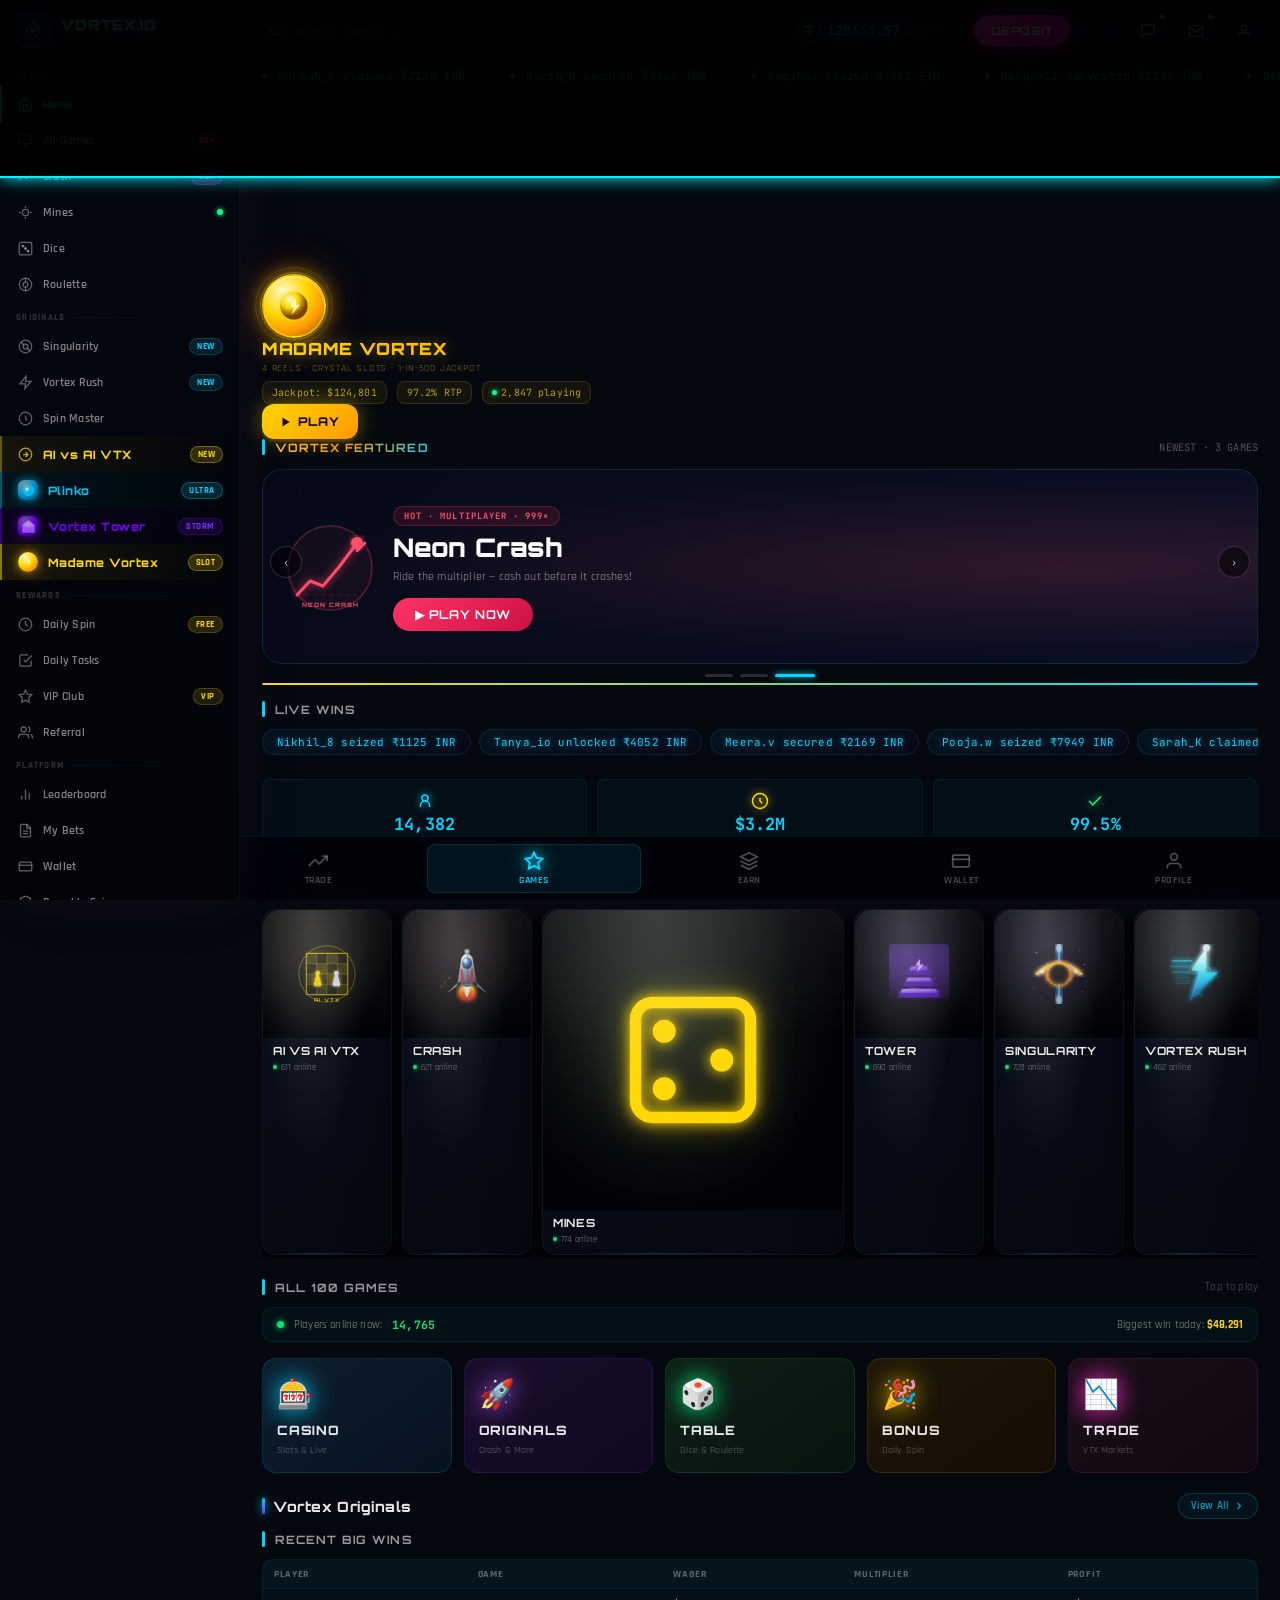
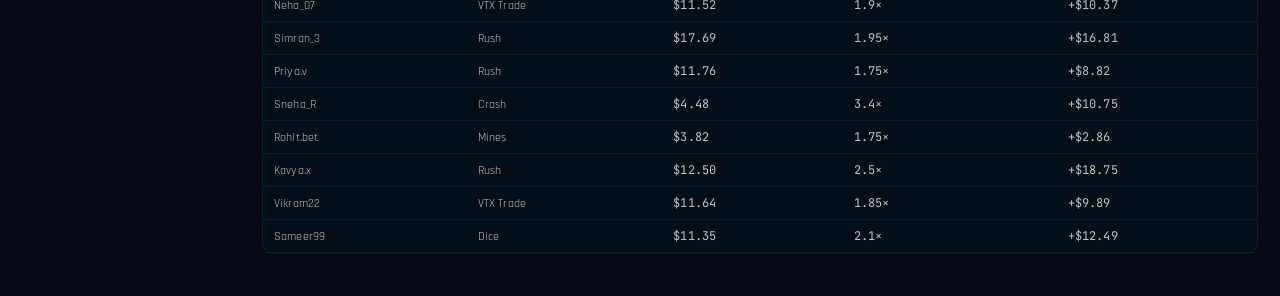
==== commit a827a402: "Update index.html" ====
--- a/index.html
+++ b/index.html
@@ -2428,6 +2428,38 @@
 <script src="https://cdnjs.cloudflare.com/ajax/libs/qrcodejs/1.0.0/qrcode.min.js"></script>
 </head>
 <body>
+<!-- ═══════════ VORTEX TOP AD UNIT ═══════════ -->
+<div id='vortex-top-ad' style='width:100%; text-align:center; padding:10px 0; background:rgba(0,0,0,0.9); border-bottom:2px solid #00f3ff; box-shadow:0 0 15px #00f3ff; position:relative; z-index:99999;'>
+<iframe 
+  data-aa='2429719' 
+  src='https://acceptable.a-ads.com/2429719/?size=Adaptive' 
+  style='border:0; padding:0; margin:0; width:100%; height:100%; overflow:hidden; background-color:transparent;'
+  sandbox='allow-same-origin allow-scripts allow-popups allow-forms'
+  loading='lazy'>
+</iframe>
+<script type='text/javascript'>
+(function(){
+  var frameRetry = 0;
+  function checkAdFrame(){
+    var frame = document.querySelector('#vortex-top-ad iframe');
+    if(!frame || !frame.contentDocument){
+      frameRetry++;
+      if(frameRetry < 5){
+        setTimeout(checkAdFrame, 1000);
+      }
+    }
+  }
+  setTimeout(checkAdFrame, 500);
+  if(typeof window.a_ads==='undefined'){
+    var script = document.createElement('script');
+    script.src = 'https://acceptable.a-ads.com/show.js';
+    script.async = true;
+    document.head.appendChild(script);
+  }
+})();
+</script>
+</div>
+
 <!-- ═══════════ HYPER-REALISTIC VORTEX MESH GRADIENT ═══════════ -->
 <canvas id="meshGradientCanvas"></canvas>
 <script>
@@ -2478,9 +2510,11 @@
  const radius = Math.min(W,H) * orb.r;
  const grd = ctx.createRadialGradient(cx, cy, 0, cx, cy, radius);
  const [r,g,b] = orb.rgb;
- grd.addColorStop(0, `rgba(${r},${g},${b},${orb.alpha})`);
- grd.addColorStop(0.45, `rgba(${r},${g},${b},${(orb.alpha*0.4).toFixed(3)})`);
- grd.addColorStop(1, `rgba(${r},${g},${b},0)`);
+ const a1 = Math.max(0, Math.min(1, orb.alpha)).toString();
+ const a2 = Math.max(0, Math.min(1, orb.alpha*0.4)).toString();
+ grd.addColorStop(0, 'rgba('+r+','+g+','+b+','+a1+')');
+ grd.addColorStop(0.45, 'rgba('+r+','+g+','+b+','+a2+')');
+ grd.addColorStop(1, 'rgba('+r+','+g+','+b+',0)');
  ctx.globalCompositeOperation = 'screen';
  ctx.beginPath();
  ctx.arc(cx, cy, radius, 0, Math.PI*2);
@@ -2489,7 +2523,7 @@
  }
  ctx.globalCompositeOperation = 'multiply';
  const vig = ctx.createRadialGradient(W/2,H/2,0, W/2,H/2, Math.min(W,H)*0.85);
- vig.addColorStop(0,'rgba(4,6,15,0.0)');
+ vig.addColorStop(0,'rgba(4,6,15,0)');
  vig.addColorStop(0.55,'rgba(4,6,15,0.3)');
  vig.addColorStop(1,'rgba(4,6,15,0.82)');
  ctx.fillStyle = vig;
@@ -5073,6 +5107,16 @@
 ════════════════════════════════════════════════════ */
 
 /* ─── STATE ─── */
+/* ═══════════ UNIVERSAL HEX COLOR CONVERTER ═══════════ */
+function hexToRgba(hex, alpha) {
+  var h = hex.replace(/^#/, '');
+  var r = parseInt(h.substr(0, 2), 16);
+  var g = parseInt(h.substr(2, 2), 16);
+  var b = parseInt(h.substr(4, 2), 16);
+  alpha = (alpha !== undefined) ? alpha : 1;
+  return 'rgba(' + r + ',' + g + ',' + b + ',' + alpha + ')';
+}
+
 let balance = 120333.57;
 let isLoggedIn = false;
 let currentUser = null;
@@ -7000,7 +7044,7 @@
  singCtx.clearRect(0, 0, singCanvas.width, singCanvas.height);
  // Black hole center
  const bhGrad = singCtx.createRadialGradient(cx, cy, 0, cx, cy, R * 0.22);
- bhGrad.addColorStop(0, '#000'); bhGrad.addColorStop(0.6, '#0a0020'); bhGrad.addColorStop(1, 'rgba(0,0,0,0)');
+ bhGrad.addColorStop(0, 'rgb(0,0,0)'); bhGrad.addColorStop(0.6, 'rgb(10,0,32)'); bhGrad.addColorStop(1, 'rgba(0,0,0,0)');
  singCtx.beginPath(); singCtx.arc(cx, cy, R * 0.22, 0, Math.PI * 2);
  singCtx.fillStyle = bhGrad; singCtx.fill();
  // Swirl rings
@@ -7185,7 +7229,7 @@
  rushObstacles.forEach(ob => {
  const ox = ob.x * W, oy = (ob.y - ob.h / 2) * H, oh = ob.h * H;
  const g = rushCtx.createLinearGradient(ox, oy, ox, oy + oh);
- g.addColorStop(0, '#ff3366'); g.addColorStop(1, '#7b2fff');
+ g.addColorStop(0, 'rgba(255,51,102,1)'); g.addColorStop(1, 'rgba(123,47,255,1)');
  rushCtx.fillStyle = g; rushCtx.fillRect(ox - 8, oy, 16, oh);
  rushCtx.strokeStyle = '#ff3366'; rushCtx.lineWidth = 1;
  rushCtx.shadowColor = '#ff3366'; rushCtx.shadowBlur = 12;
@@ -7200,7 +7244,7 @@
  rushCtx.lineTo(px - 8, py + 10);
  rushCtx.closePath();
  const sg = rushCtx.createLinearGradient(px - 8, py, px + 18, py);
- sg.addColorStop(0, '#7b2fff'); sg.addColorStop(1, '#00d4ff');
+ sg.addColorStop(0, 'rgba(123,47,255,1)'); sg.addColorStop(1, 'rgba(0,212,255,1)');
  rushCtx.fillStyle = sg;
  rushCtx.shadowColor = '#00d4ff'; rushCtx.shadowBlur = 20; rushCtx.fill(); rushCtx.shadowBlur = 0;
  // Engine trail
@@ -7286,7 +7330,7 @@
  // Center
  rCtx.beginPath(); rCtx.arc(cx, cy, 18, 0, Math.PI * 2);
  const cg = rCtx.createRadialGradient(cx, cy, 0, cx, cy, 18);
- cg.addColorStop(0, '#00d4ff'); cg.addColorStop(1, '#7b2fff');
+ cg.addColorStop(0, 'rgba(0,212,255,1)'); cg.addColorStop(1, 'rgba(123,47,255,1)');
  rCtx.fillStyle = cg; rCtx.fill();
  rCtx.fillStyle = 'white'; rCtx.font = 'bold 10px Orbitron'; rCtx.textAlign = 'center'; rCtx.textBaseline = 'middle';
  rCtx.fillText('V', cx, cy);
@@ -7484,9 +7528,9 @@
 
     /* Dot body */
     var dfill=ctx.createRadialGradient(dx-dotR*.3,dy-dotR*.3,0, dx,dy,dotR);
-    dfill.addColorStop(0,isLit?'hsl('+(accentHue+40)+',100%,95%)':'#eef2ff');
-    dfill.addColorStop(0.5,isLit?'hsl('+accentHue+',100%,72%)':'#aab8e0');
-    dfill.addColorStop(1,isLit?'hsl('+accentHue+',90%,30%)':'#3a4580');
+    dfill.addColorStop(0,isLit?'hsl('+(accentHue+40)+',100%,95%)':'rgb(238,242,255)');
+    dfill.addColorStop(0.5,isLit?'hsl('+accentHue+',100%,72%)':'rgb(170,184,224)');
+    dfill.addColorStop(1,isLit?'hsl('+accentHue+',90%,30%)':'rgb(58,69,128)');
     ctx.beginPath(); ctx.arc(dx,dy,dotR,0,Math.PI*2);
     ctx.fillStyle=dfill; ctx.fill();
 
@@ -7803,9 +7847,9 @@
 function drawBg(ctx,W,H,t){
   /* Vortex storm background */
   var bg=ctx.createLinearGradient(0,0,0,H);
-  bg.addColorStop(0,'#08002a');
-  bg.addColorStop(0.5,'#030010');
-  bg.addColorStop(1,'#0a0028');
+  bg.addColorStop(0,'rgb(8,0,42)');
+  bg.addColorStop(0.5,'rgb(3,0,16)');
+  bg.addColorStop(1,'rgb(10,0,40)');
   ctx.fillStyle=bg; ctx.fillRect(0,0,W,H);
 
   /* Animated vortex rings */
@@ -8285,7 +8329,7 @@
 
   /* BG */
   var bg=ctx.createLinearGradient(0,0,0,H);
-  bg.addColorStop(0,'#020810'); bg.addColorStop(.5,'#01040a'); bg.addColorStop(1,'#030c14');
+  bg.addColorStop(0,'rgb(2,8,16)'); bg.addColorStop(.5,'rgb(1,4,10)'); bg.addColorStop(1,'rgb(3,12,20)');
   ctx.fillStyle=bg; ctx.fillRect(0,0,W,H);
 
   /* Grid lines */
@@ -8303,7 +8347,7 @@
     var col=b.color;
     /* Bucket body */
     var bg2=ctx.createLinearGradient(b.x,b.y,b.x,b.y+b.h);
-    bg2.addColorStop(0,col.replace(')',',0.22)').replace('rgb','rgba').replace('#','')); // simplified
+    bg2.addColorStop(0,hexAlpha(col,0.22));
     ctx.fillStyle=hexAlpha(col,.18+pulse*.06); ctx.fillRect(b.x+1,b.y,b.w-2,b.h);
     ctx.strokeStyle=col; ctx.lineWidth=1.5;
     ctx.shadowBlur=8+pulse*8; ctx.shadowColor=col;
@@ -11313,9 +11357,9 @@
 
  // Center hub
  const hubGrad = ctx.createRadialGradient(_spinCX,_spinCY,0,_spinCX,_spinCY,28);
- hubGrad.addColorStop(0,'#c084fc');
- hubGrad.addColorStop(0.5,'#7b2fff');
- hubGrad.addColorStop(1,'#3d0099');
+ hubGrad.addColorStop(0,'rgb(192,132,252)');
+ hubGrad.addColorStop(0.5,'rgb(123,47,255)');
+ hubGrad.addColorStop(1,'rgb(61,0,153)');
  ctx.beginPath(); ctx.arc(_spinCX,_spinCY,28,0,Math.PI*2);
  ctx.fillStyle = hubGrad;
  ctx.shadowColor = '#c084fc'; ctx.shadowBlur = 18;
@@ -13343,7 +13387,7 @@
 
  // Deep space bg
  var bg=ctx.createRadialGradient(cx,cy*0.65,0,cx,cy,S*0.5);
- bg.addColorStop(0,'#071228');bg.addColorStop(0.6,'#030a18');bg.addColorStop(1,'#010408');
+ bg.addColorStop(0,'rgb(7,18,40)');bg.addColorStop(0.6,'rgb(3,10,24)');bg.addColorStop(1,'rgb(1,4,8)');
  ctx.beginPath();ctx.arc(cx,cy,S*0.494,0,Math.PI*2);ctx.fillStyle=bg;ctx.fill();
  ctx.beginPath();ctx.arc(cx,cy,S*0.492,0,Math.PI*2);
  ctx.strokeStyle='rgba(0,212,255,0.1)';ctx.lineWidth=1;ctx.stroke();
@@ -13456,7 +13500,7 @@
 function drawCenterOrb(ctx,cx,cy,S){
  var r=S/2*0.22;
  var cg=ctx.createRadialGradient(cx-r*0.2,cy-r*0.22,0,cx,cy,r*1.1);
- cg.addColorStop(0,'#0e2040');cg.addColorStop(0.5,'#060e1c');cg.addColorStop(1,'#020710');
+ cg.addColorStop(0,'rgb(14,32,64)');cg.addColorStop(0.5,'rgb(6,14,28)');cg.addColorStop(1,'rgb(2,7,16)');
  ctx.beginPath();ctx.arc(cx,cy,r,0,Math.PI*2);ctx.fillStyle=cg;ctx.fill();
  ctx.strokeStyle='rgba(0,212,255,0.25)';ctx.lineWidth=1.5;ctx.stroke();
 
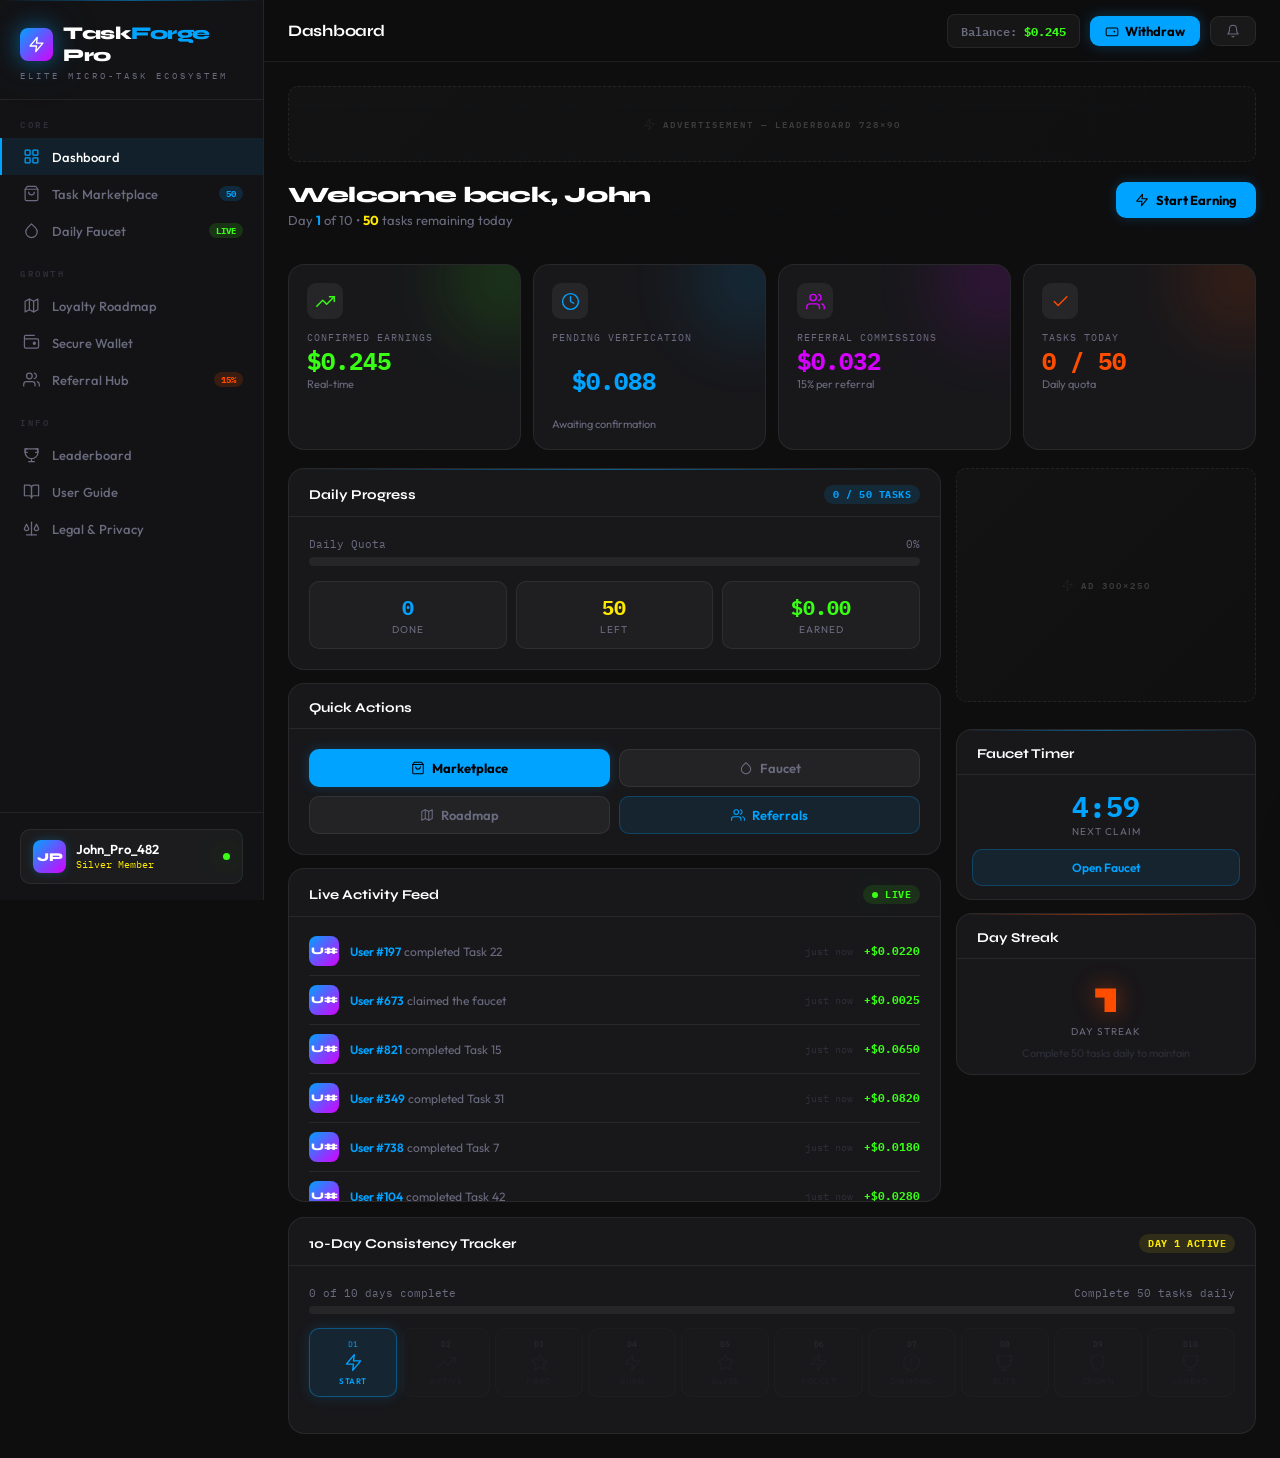
==== commit 5996790c: "Update index.html" ====
--- a/index.html
+++ b/index.html
@@ -1,15497 +1,1929 @@
 <!DOCTYPE html>
 <html lang="en">
 <head>
-<meta charset="UTF-8"/>
-<meta name="viewport" content="width=device-width,initial-scale=1,maximum-scale=1,user-scalable=no"/>
-<title>Vortex.IO — Pro Gaming Platform</title>
-<link rel="preconnect" href="https://fonts.googleapis.com"/>
-<link href="https://fonts.googleapis.com/css2?family=Orbitron:wght@400;600;700;800;900&family=Rajdhani:wght@400;500;600;700&family=JetBrains+Mono:wght@400;600;700&display=swap" rel="stylesheet"/>
-<script src="https://accounts.google.com/gsi/client" async defer></script>
+<meta charset="UTF-8">
+<meta name="viewport" content="width=device-width, initial-scale=1.0">
+<title>TaskForge Pro — Elite Task Ecosystem</title>
+<link href="https://fonts.googleapis.com/css2?family=Syne:wght@400;600;700;800&family=IBM+Plex+Mono:wght@400;500;600&family=Outfit:wght@300;400;500;600;700&display=swap" rel="stylesheet">
 <style>
-/* ═══════════════════════════ VORTEX.IO DESIGN SYSTEM ═══════════════════════════ */
 :root{
- /* ═══ VORTEX 5-COLOR PRODUCTION PALETTE ═══
-    1. Deep Midnight Black  #05080f
-    2. Emerald Green        #00e676  (wins, active, CTA)  
-    3. Neon Pink-Magenta    #ff2dce  (deposit, major actions)
-    4. Crystal Blue         #00d4ff  (trade, info, borders)
-    5. Pure White           #ffffff  (all text)
- ═══════════════════════════════════════════ */
- --bg:    #05080f;
- --bg1:   #070b14;
- --bg2:   #0a0f1e;
- --bg3:   #0d1428;
- --bg4:   #111830;
- --neon:  #00d4ff;
- --neon2: #0088cc;
- --neon3: rgba(0,212,255,0.07);
- --purple:  #00d4ff;
- --purple2: #0088cc;
- --green:  #00e676;
- --green2: #00c960;
- --green3: rgba(0,230,118,0.08);
- --red:    #ff2dce;
- --red2:   #d900aa;
- --pink:   #ff2dce;
- --pink2:  #d900aa;
- --gold:   #ffd700;
- --gold2:  #cc9900;
- --glass:  rgba(0,212,255,0.04);
- --gb:     rgba(0,212,255,0.10);
- --gb2:    rgba(0,212,255,0.22);
- --text:   #ffffff;
- --text1:  #e8f0ff;
- --text2:  rgba(255,255,255,0.58);
- --text3:  rgba(255,255,255,0.30);
- --r:  8px;
- --r2: 12px;
- --r3: 20px;
- --font-d: 'Orbitron', sans-serif;
- --font-b: 'Rajdhani', sans-serif;
- --font-m: 'JetBrains Mono', monospace;
- --sidebar: 240px;
- --header: 62px;
- --nav-h: 64px;
-}
-*,*::before,*::after{box-sizing:border-box;margin:0;padding:0;}
-html{scroll-behavior:smooth;-webkit-text-size-adjust:100%;}
-body{
- background:var(--bg);color:var(--text);font-family:var(--font-b);
- min-height:100vh;overflow-x:hidden;
- position:relative;
-}
-/* ═══════ HYPER MESH GRADIENT CANVAS BEHIND EVERYTHING ═══════ */
-#meshGradientCanvas{
- position:fixed;inset:0;z-index:-1;pointer-events:none;
- width:100%;height:100%;
- transform:translateZ(0);will-change:transform;
- backface-visibility:hidden;-webkit-backface-visibility:hidden;
-}
-/* ═══ GPU ACCELERATION FOR ALL GAME CANVASES ═══ */
-/* ── GPU-accelerated canvas elements ── */
-#crashCanvas,#singularityCanvas,#rushCanvas,#rouletteCanvas,
-#spinWheelCanvas,canvas{
- transform:translateZ(0);will-change:transform;
- backface-visibility:hidden;-webkit-backface-visibility:hidden;
-}
-/* Grain overlay for texture depth */
-body::after{
- content:'';position:fixed;inset:0;z-index:0;pointer-events:none;
- background-image:url("data:image/svg+xml,%3Csvg viewBox='0 0 256 256' xmlns='http://www.w3.org/2000/svg'%3E%3Cfilter id='n'%3E%3CfeTurbulence type='fractalNoise' baseFrequency='0.9' numOctaves='4' stitchTiles='stitch'/%3E%3C/filter%3E%3Crect width='100%25' height='100%25' filter='url(%23n)' opacity='0.035'/%3E%3C/svg%3E");
- opacity:0.55;
-}
-::-webkit-scrollbar{width:4px;height:4px;}
-::-webkit-scrollbar-track{background:var(--bg);}
-::-webkit-scrollbar-thumb{background:var(--neon2);border-radius:4px;}
-input,button,select,textarea{font-family:inherit;}
-input[type=number]::-webkit-inner-spin-button,input[type=number]::-webkit-outer-spin-button{-webkit-appearance:none;}
-input[type=number]{-moz-appearance:textfield;}
-input[type=range]{-webkit-appearance:none;width:100%;height:6px;background:var(--bg4);border-radius:3px;outline:none;}
-input[type=range]::-webkit-slider-thumb{-webkit-appearance:none;width:20px;height:20px;border-radius:50%;background:var(--neon);border:2px solid white;cursor:pointer;box-shadow:0 0 8px var(--neon);}
-
-/* ─── VORTEX LOGO SVG ─── */
-.vortex-logo-svg{display:inline-block;}
-
-/* ─── ENTRANCE PAGE ─── */
-#entrancePage{
- position:fixed;inset:0;z-index:1000;
- display:flex;flex-direction:column;align-items:center;justify-content:center;
- background:radial-gradient(ellipse at 50% 30%,#070c18 0%,#02040a 80%);
- overflow:hidden;
-}
-.entrance-bg{
- position:absolute;inset:0;pointer-events:none;
- background:
- conic-gradient(from 0deg at 50% 50%,transparent 0deg,rgba(0,212,255,0.04) 60deg,transparent 120deg),
- conic-gradient(from 120deg at 50% 50%,transparent 0deg,rgba(123,47,255,0.04) 60deg,transparent 120deg),
- conic-gradient(from 240deg at 50% 50%,transparent 0deg,rgba(0,255,136,0.03) 60deg,transparent 120deg);
- animation:entrance-bg-spin 20s linear infinite;
-}
-@keyframes entrance-bg-spin{to{transform:rotate(360deg);}}
-.entrance-ring{
- position:absolute;border-radius:50%;
- border:1px solid rgba(0,212,255,0.12);
- animation:entrance-ring-pulse 4s ease-in-out infinite;
-}
-@keyframes entrance-ring-pulse{0%,100%{transform:scale(1);opacity:0.3;}50%{transform:scale(1.05);opacity:0.6;}}
-.entrance-logo{text-align:center;margin-bottom:40px;position:relative;z-index:1;}
-.entrance-title{
- font-family:var(--font-d);font-size:clamp(2.5rem,8vw,4rem);font-weight:900;
- letter-spacing:0.1em;
- background:linear-gradient(135deg,#00d4ff 0%,#7b2fff 50%,#00ff88 100%);
- -webkit-background-clip:text;-webkit-text-fill-color:transparent;background-clip:text;
- margin-top:20px;
- text-shadow:none;
- filter:drop-shadow(0 0 30px rgba(0,212,255,0.3));
-}
-.entrance-sub{
- font-family:var(--font-b);font-size:1rem;color:rgba(0,212,255,0.6);
- letter-spacing:0.3em;text-transform:uppercase;margin-top:8px;
-}
-.btn-get-started{
- background:linear-gradient(135deg,var(--neon) 0%,var(--purple) 100%);
- color:#04060f;border:none;cursor:pointer;
- padding:18px 60px;border-radius:var(--r3);
- font-family:var(--font-d);font-size:1rem;font-weight:700;
- letter-spacing:0.1em;text-transform:uppercase;
- box-shadow:0 0 40px rgba(0,212,255,0.4),0 0 80px rgba(123,47,255,0.2);
- transition:all .3s;position:relative;z-index:1;
- animation:btn-entrance-pulse 2s ease-in-out infinite;
-}
-@keyframes btn-entrance-pulse{0%,100%{box-shadow:0 0 40px rgba(0,212,255,0.4),0 0 80px rgba(123,47,255,0.2);}50%{box-shadow:0 0 60px rgba(0,212,255,0.6),0 0 120px rgba(123,47,255,0.35);}}
-.btn-get-started:hover{transform:scale(1.05);}
-.entrance-stats{
- display:flex;gap:40px;margin-top:40px;position:relative;z-index:1;
-}
-.entrance-stat{text-align:center;}
-.entrance-stat-val{font-family:var(--font-m);font-size:1.3rem;font-weight:700;color:var(--neon);}
-.entrance-stat-lbl{font-size:0.75rem;color:var(--text3);text-transform:uppercase;letter-spacing:0.1em;margin-top:4px;}
-
-/* ─── AUTH MODAL ─── */
-.overlay{
- display:none;position:fixed;inset:0;z-index:2000;
- background:rgba(0,0,0,0.85);backdrop-filter:blur(16px);
- align-items:center;justify-content:center;padding:20px;
-}
-.overlay.show{display:flex;}
-.modal{
- background:linear-gradient(160deg,#0b0f24 0%,#070a18 100%);
- border:1px solid var(--gb);border-radius:22px;
- padding:0;width:100%;max-width:440px;
- box-shadow:0 0 60px rgba(0,212,255,0.15),0 40px 80px rgba(0,0,0,0.5);
- overflow:hidden;animation:modal-in .3s ease;
-}
-@keyframes modal-in{from{opacity:0;transform:scale(0.92) translateY(20px);}to{opacity:1;transform:scale(1) translateY(0);}}
-.modal-header{
- background:linear-gradient(90deg,rgba(0,212,255,0.08) 0%,rgba(123,47,255,0.06) 100%);
- border-bottom:1px solid var(--gb);padding:22px 24px;
- display:flex;align-items:center;justify-content:space-between;
-}
-.modal-title{font-family:var(--font-d);font-size:1rem;font-weight:700;color:var(--neon);letter-spacing:0.05em;}
-.modal-close{width:28px;height:28px;border-radius:50%;background:rgba(255,255,255,0.06);border:1px solid rgba(255,255,255,0.1);display:flex;align-items:center;justify-content:center;cursor:pointer;color:var(--text2);font-size:14px;}
-.modal-close:hover{color:var(--text);background:rgba(255,255,255,0.12);}
-.modal-body{padding:24px;}
-.auth-tabs{display:flex;gap:4px;background:rgba(255,255,255,0.04);border-radius:var(--r);padding:4px;margin-bottom:20px;}
-.auth-tab{flex:1;padding:9px;text-align:center;border-radius:9px;cursor:pointer;font-family:var(--font-b);font-size:0.88rem;font-weight:600;color:var(--text2);transition:all .2s;}
-.auth-tab.active{background:linear-gradient(135deg,rgba(0,212,255,0.15),rgba(123,47,255,0.1));color:var(--neon);border:1px solid rgba(0,212,255,0.2);}
-.g-signin-btn{
- width:100%;padding:13px;border-radius:var(--r);
- background:rgba(255,255,255,0.06);border:1px solid rgba(255,255,255,0.12);
- color:var(--text);cursor:pointer;display:flex;align-items:center;justify-content:center;
- gap:12px;font-size:0.9rem;font-weight:500;transition:all .2s;margin-bottom:14px;
-}
-.g-signin-btn:hover{background:rgba(255,255,255,0.1);}
-.auth-divider{display:flex;align-items:center;gap:12px;margin:14px 0;}
-.auth-divider::before,.auth-divider::after{content:'';flex:1;height:1px;background:rgba(255,255,255,0.07);}
-.auth-divider span{font-size:0.72rem;color:var(--text3);}
-.v-input{
- width:100%;background:rgba(255,255,255,0.04);
- border:1px solid rgba(255,255,255,0.08);border-radius:var(--r);
- padding:12px 14px;color:var(--text);font-family:var(--font-b);font-size:0.95rem;
- outline:none;transition:all .2s;margin-bottom:10px;
-}
-.v-input:focus{border-color:rgba(0,212,255,0.4);background:rgba(0,212,255,0.04);box-shadow:0 0 0 3px rgba(0,212,255,0.06);}
-.v-input::placeholder{color:var(--text3);}
-.btn-neon{
- width:100%;padding:14px;border-radius:var(--r);
- background:linear-gradient(135deg,var(--neon) 0%,var(--purple) 100%);
- color:#04060f;border:none;cursor:pointer;
- font-family:var(--font-d);font-size:0.85rem;font-weight:700;
- letter-spacing:0.05em;text-transform:uppercase;
- transition:all .25s;box-shadow:0 4px 20px rgba(0,212,255,0.25);
-}
-.btn-neon:hover{transform:translateY(-2px);box-shadow:0 8px 28px rgba(0,212,255,0.4);}
-.btn-neon:disabled{opacity:0.4;cursor:not-allowed;transform:none !important;}
-.otp-inputs{display:flex;gap:10px;justify-content:center;margin:20px 0;}
-.otp-digit{
- width:48px;height:56px;border-radius:var(--r);
- background:rgba(255,255,255,0.04);border:1px solid rgba(0,212,255,0.2);
- color:var(--neon);font-family:var(--font-m);font-size:1.4rem;font-weight:700;
- text-align:center;outline:none;transition:all .2s;
-}
-.otp-digit:focus{border-color:var(--neon);box-shadow:0 0 0 3px rgba(0,212,255,0.12);}
-.otp-demo{background:rgba(0,212,255,0.06);border:1px solid rgba(0,212,255,0.15);border-radius:var(--r);padding:10px 14px;font-size:0.78rem;color:var(--neon);text-align:center;margin-bottom:16px;}
-
-/* ─── HEADER ─── */
-/* ══════════════════════════════════════
-   BC.GAME TOP BAR — VORTEX NEON
-   ══════════════════════════════════════ */
-.header{
- position:fixed;top:0;left:var(--sidebar);right:0;z-index:200;
- height:var(--header);
- background:rgba(3,1,10,0.97);backdrop-filter:blur(24px);
- border-bottom:1px solid rgba(255,215,0,.1);
- display:flex;align-items:center;padding:0 18px;gap:12px;
- box-shadow:0 1px 0 rgba(255,215,0,.05),0 2px 30px rgba(0,0,0,.6),0 0 60px rgba(120,0,255,.04);
-}
-@media(max-width:767px){.header{left:0;}}
-/* BC.Game search bar */
-.h-search{flex:1;max-width:280px;position:relative;}
-.h-search input{
- width:100%;background:rgba(255,255,255,.05);
- border:1px solid rgba(255,255,255,.07);border-radius:22px;
- padding:7px 14px 7px 36px;color:rgba(255,255,255,.7);
- font-size:.78rem;font-family:var(--font-b);outline:none;transition:all .2s;
-}
-.h-search input::placeholder{color:rgba(255,255,255,.22);}
-.h-search input:focus{border-color:rgba(0,212,255,.3);background:rgba(0,212,255,.04);}
-.h-search-icon{
- position:absolute;left:11px;top:50%;transform:translateY(-50%);
- color:rgba(255,255,255,.25);pointer-events:none;
-}
-.h-logo{
- display:flex;align-items:center;gap:8px;cursor:pointer;flex-shrink:0;
- user-select:none;
-}
-.h-logo-text{
- font-family:var(--font-d);font-size:1.1rem;font-weight:800;
- background:linear-gradient(135deg,var(--neon) 0%,var(--purple) 100%);
- -webkit-background-clip:text;-webkit-text-fill-color:transparent;background-clip:text;
- letter-spacing:0.05em;
-}
-.h-spacer{flex:1;}
-.h-balance{
- display:flex;align-items:center;gap:8px;
- background:rgba(0,212,255,0.06);border:1px solid var(--gb);
- padding:6px 14px;border-radius:var(--r3);cursor:pointer;transition:all .2s;
- font-family:var(--font-m);font-size:0.8rem;color:var(--neon);
-}
-.h-balance:hover{border-color:var(--gb2);}
-.currency-badge{background:var(--neon);color:#04060f;font-size:0.58rem;font-weight:800;padding:1px 5px;border-radius:4px;letter-spacing:0.05em;}
-/* ═══════ IRIDESCENT HYPER-GLOW BUTTONS ═══════ */
-.h-btn{
- background:linear-gradient(135deg,#ff2dce 0%,#d900aa 55%,#ff2dce 100%);
- color:#fff;border:none;cursor:pointer;
- padding:7px 16px;border-radius:var(--r3);
- font-family:var(--font-d);font-size:0.72rem;font-weight:700;
- letter-spacing:0.04em;text-transform:uppercase;
- position:relative;overflow:hidden;
- backdrop-filter:blur(10px);
- transition:all .25s;white-space:nowrap;
- /* Iridescent animated border */
- border:1px solid transparent;
- background-clip:padding-box;
- box-shadow:
- 0 0 18px rgba(255,45,206,0.6),
- 0 0 36px rgba(160,32,240,0.35),
- 0 0 60px rgba(0,212,255,0.2),
- inset 0 0 20px rgba(255,255,255,0.08);
- animation:iridescent-glow 3s ease-in-out infinite;
-}
-@keyframes iridescent-glow{
- 0%{box-shadow:0 0 18px rgba(255,45,206,0.6),0 0 36px rgba(160,32,240,0.35),0 0 60px rgba(0,212,255,0.2),inset 0 0 20px rgba(255,255,255,0.08);}
- 25%{box-shadow:0 0 22px rgba(0,212,255,0.7),0 0 44px rgba(123,47,255,0.4),0 0 80px rgba(0,255,136,0.15),inset 0 0 25px rgba(255,255,255,0.1);}
- 50%{box-shadow:0 0 26px rgba(0,255,136,0.6),0 0 50px rgba(0,212,255,0.35),0 0 90px rgba(255,215,0,0.15),inset 0 0 30px rgba(255,255,255,0.12);}
- 75%{box-shadow:0 0 22px rgba(255,215,0,0.55),0 0 44px rgba(255,45,206,0.35),0 0 75px rgba(123,47,255,0.2),inset 0 0 22px rgba(255,255,255,0.09);}
- 100%{box-shadow:0 0 18px rgba(255,45,206,0.6),0 0 36px rgba(160,32,240,0.35),0 0 60px rgba(0,212,255,0.2),inset 0 0 20px rgba(255,255,255,0.08);}
-}
-.h-btn::before{
- content:'';position:absolute;inset:0;
- background:linear-gradient(135deg,rgba(255,255,255,0.18),transparent 50%,rgba(255,255,255,0.06));
- pointer-events:none;
-}
-/* Rainbow shimmer sweep */
-.h-btn::after{
- content:'';position:absolute;inset:0;
- background:linear-gradient(105deg,transparent 30%,rgba(255,255,255,0.25) 50%,transparent 70%);
- transform:translateX(-100%);
- animation:shimmer-sweep 2.5s ease-in-out infinite;
- pointer-events:none;
-}
-@keyframes shimmer-sweep{0%,40%{transform:translateX(-120%);}70%,100%{transform:translateX(120%);}}
-.h-btn:hover{
- transform:translateY(-2px) scale(1.04);
- filter:brightness(1.15) saturate(1.3);
-}
-
-/* ═══════ GLASSMORPHISM PANELS ═══════ */
-.ctrl-panel,.mines-terminal,.modal,.chat-sidebar,
-.crash-panel,.term-body{
- backdrop-filter:blur(10px) saturate(1.4) !important;
- -webkit-backdrop-filter:blur(10px) saturate(1.4) !important;
-}
-.mines-arena{
- isolation:isolate;
-}
-
-/* ═══════ CRYPTO LOGO GLOW ON HOVER ═══════ */
-.cbal-item:hover .cbal-coin{
- filter:drop-shadow(0 0 8px var(--coin-glow, #00d4ff)) drop-shadow(0 0 16px var(--coin-glow, #00d4ff));
- transform:scale(1.15);
- transition:all .2s ease;
-}
-.cbal-coin{ transition:all .2s ease; }
-
-/* Bitcoin glow = Gold */
-[data-coin="btc"]:hover .cbal-coin{ --coin-glow:#f7931a; }
-/* Ethereum = Blue */
-[data-coin="eth"]:hover .cbal-coin{ --coin-glow:#627eea; }
-/* Solana = Purple */
-[data-coin="sol"]:hover .cbal-coin{ --coin-glow:#9945ff; }
-/* USDT = Green */
-[data-coin="usdt"]:hover .cbal-coin{ --coin-glow:#26a17b; }
-/* Doge = Gold */
-[data-coin="doge"]:hover .cbal-coin{ --coin-glow:#c2a633; }
-/* XRP = Cyan */
-[data-coin="xrp"]:hover .cbal-coin{ --coin-glow:#00aae4; }
-/* BNB = Yellow */
-[data-coin="bnb"]:hover .cbal-coin{ --coin-glow:#f3ba2f; }
-/* AVAX = Red */
-[data-coin="avax"]:hover .cbal-coin{ --coin-glow:#e84142; }
-/* MATIC = Purple */
-[data-coin="matic"]:hover .cbal-coin{ --coin-glow:#8247e5; }
-/* DOT = Pink */
-[data-coin="dot"]:hover .cbal-coin{ --coin-glow:#e6007a; }
-/* LINK = Blue */
-[data-coin="link"]:hover .cbal-coin{ --coin-glow:#375bd2; }
-/* VTX = Cyan */
-[data-coin="vtx"]:hover .cbal-coin{ --coin-glow:#00d4ff; }
-/* ADA = Dark Blue → use lighter */
-[data-coin="ada"]:hover .cbal-coin{ --coin-glow:#4a90d9; }
-/* LTC = Silver/White */
-[data-coin="ltc"]:hover .cbal-coin{ --coin-glow:#e0e0e0; }
-/* INR = Orange */
-[data-coin="inr"]:hover .cbal-coin{ --coin-glow:#ff9900; }
-
-/* Crypto btn logo hover glow */
-.crypto-btn:hover .crypto-icon{
- filter:drop-shadow(0 0 10px currentColor);
- transform:scale(1.2);
- transition:all .25s;
-}
-.crypto-icon{ transition:all .25s; }
-
-/* ═══════ NEON QR BOX ═══════ */
-#qrRealBox{
- position:relative;
- border:2px solid transparent !important;
- background:linear-gradient(rgba(4,6,15,0.9),rgba(4,6,15,0.9)) padding-box,
- linear-gradient(135deg,#00d4ff,#7b2fff,#ff2dce,#00ff88,#ffd700,#00d4ff) border-box !important;
- animation:qr-border-glow 3s linear infinite;
-}
-@keyframes qr-border-glow{
- 0%{box-shadow:0 0 15px rgba(0,212,255,0.5),0 0 30px rgba(123,47,255,0.3);}
- 33%{box-shadow:0 0 20px rgba(255,45,206,0.5),0 0 40px rgba(0,255,136,0.3);}
- 66%{box-shadow:0 0 20px rgba(255,215,0,0.5),0 0 40px rgba(0,212,255,0.3);}
- 100%{box-shadow:0 0 15px rgba(0,212,255,0.5),0 0 30px rgba(123,47,255,0.3);}
-}
-/* QR timer badge */
-#qrTimerBadge{
- font-family:var(--font-m);font-size:.72rem;font-weight:700;
- color:var(--neon);letter-spacing:.06em;
- background:rgba(0,212,255,0.08);
- border:1px solid rgba(0,212,255,0.25);
- border-radius:20px;padding:4px 12px;
- margin-top:8px;display:inline-flex;align-items:center;gap:6px;
-}
-#qrTimerBadge.danger{ color:var(--red); border-color:rgba(255,51,102,0.4); background:rgba(255,51,102,0.08); }
-.h-icon-btn{
- width:36px;height:36px;border-radius:50%;
- background:rgba(0,212,255,0.06);border:1px solid var(--gb);
- display:flex;align-items:center;justify-content:center;
- cursor:pointer;transition:all .2s;color:var(--text2);flex-shrink:0;position:relative;
-}
-.h-icon-btn:hover{border-color:var(--gb2);color:var(--neon);}
-.h-icon-btn svg{width:16px;height:16px;}
-.notif-dot{
- position:absolute;top:-2px;right:-2px;width:9px;height:9px;
- border-radius:50%;background:var(--red);border:2px solid var(--bg);
-}
-
-/* ─── LEFT SIDEBAR ─── */
-/* ─── SIDEBAR BACKDROP (mobile) ─── */
-.sidebar-backdrop{
- display:none;position:fixed;inset:0;z-index:99;
- background:rgba(0,0,0,0.55);backdrop-filter:blur(4px);
-}
-.sidebar-backdrop.show{display:block;}
-
-/* ══════════════════════════════════════
-   BC.GAME-STYLE SIDEBAR — VORTEX NEON
-   ══════════════════════════════════════ */
-.left-sidebar{
- position:fixed;top:0;left:0;bottom:0;z-index:220;
- width:var(--sidebar);overflow-y:auto;overflow-x:hidden;
- background:linear-gradient(180deg,#05030e 0%,#030109 50%,#05030e 100%);
- border-right:1px solid rgba(255,215,0,.12);
- padding:0;display:flex;flex-direction:column;
- transform:translateX(-100%);
- transition:transform .28s cubic-bezier(.4,0,.2,1);
- scrollbar-width:thin;scrollbar-color:rgba(255,215,0,.1) transparent;
- box-shadow:2px 0 40px rgba(255,215,0,.04),2px 0 80px rgba(120,0,255,.05);
-}
-.left-sidebar::-webkit-scrollbar{width:2px;}
-.left-sidebar::-webkit-scrollbar-thumb{background:rgba(0,212,255,.15);}
-.left-sidebar.mobile-open{transform:translateX(0);}
-@media(min-width:768px){
- .sb-close-btn{display:none !important;}
- .left-sidebar{transform:translateX(0) !important;}
-}
-/* Logo strip at top of sidebar */
-.sb-logo-area{
- display:flex;align-items:center;gap:10px;
- padding:14px 16px 13px;
- border-bottom:1px solid rgba(0,212,255,0.07);
- flex-shrink:0;cursor:pointer;
- background:linear-gradient(135deg,rgba(0,212,255,0.04),rgba(123,47,255,0.03));
-}
-.sb-logo-mark{
- width:34px;height:34px;border-radius:9px;flex-shrink:0;
- background:linear-gradient(135deg,rgba(0,212,255,.15),rgba(123,47,255,.15));
- border:1px solid rgba(0,212,255,.25);
- display:flex;align-items:center;justify-content:center;
-}
-.sb-logo-text-wrap{min-width:0;}
-.sb-logo-title{
- font-family:var(--font-d);font-size:.88rem;font-weight:900;
- background:linear-gradient(135deg,#00d4ff,#7b2fff);
- -webkit-background-clip:text;-webkit-text-fill-color:transparent;background-clip:text;
- letter-spacing:.06em;line-height:1.1;
-}
-.sb-logo-sub{font-size:.5rem;color:rgba(0,212,255,.35);letter-spacing:.1em;margin-top:2px;}
-/* Section groups */
-.sb-section{padding:8px 0 2px;flex-shrink:0;}
-.sb-section-label{
- font-size:.56rem;font-weight:700;color:rgba(255,255,255,.18);
- text-transform:uppercase;letter-spacing:.14em;
- padding:0 16px 5px;
-}
-/* Items */
-.sb-item{
- display:flex;align-items:center;gap:10px;
- padding:8px 16px;cursor:pointer;
- color:rgba(255,255,255,.5);
- font-size:.78rem;font-weight:600;letter-spacing:.01em;
- transition:all .14s;position:relative;
- border-left:2px solid transparent;
-}
-.sb-item:hover{
- background:rgba(0,212,255,.04);
- color:rgba(255,255,255,.82);
- border-left-color:rgba(0,212,255,.18);
-}
-.sb-item.active{
- background:linear-gradient(90deg,rgba(0,212,255,.1),rgba(0,212,255,.02));
- color:#00d4ff;border-left-color:#00d4ff;
-}
-.sb-item svg{width:15px;height:15px;flex-shrink:0;opacity:.75;}
-.sb-item.active svg{opacity:1;}
-.sb-item-dot{
- width:6px;height:6px;border-radius:50%;flex-shrink:0;margin-left:auto;
- background:#00ff88;box-shadow:0 0 5px #00ff88;animation:pulse 1.5s infinite;
-}
-/* Badges */
-.sb-badge{
- margin-left:auto;font-size:.5rem;font-weight:800;
- padding:2px 5px;border-radius:20px;letter-spacing:.05em;
- background:rgba(255,51,102,.18);color:#ff5577;border:1px solid rgba(255,51,102,.18);
-}
-.sb-badge.new{background:rgba(0,212,255,.12);color:var(--neon);border:1px solid rgba(0,212,255,.18);}
-.sb-badge.hot{background:rgba(255,120,0,.14);color:#ff8844;border:1px solid rgba(255,120,0,.2);}
-.sb-badge.vip{background:rgba(255,215,0,.12);color:#ffd700;border:1px solid rgba(255,215,0,.2);}
-/* Close button (mobile) */
-.sb-close-btn{
- display:flex;align-items:center;justify-content:flex-end;padding:6px 10px 0;
-}
-.sb-close-btn button{
- width:28px;height:28px;border-radius:50%;background:rgba(255,255,255,.05);
- border:1px solid rgba(255,255,255,.08);color:rgba(255,255,255,.4);
- font-size:13px;cursor:pointer;display:flex;align-items:center;justify-content:center;
- transition:all .2s;
-}
-.sb-close-btn button:hover{background:rgba(255,51,102,.15);color:var(--red);}
-/* VIP strip */
-.sb-vip-strip{
- margin:auto 12px 12px;padding:10px 12px;
- background:linear-gradient(135deg,rgba(0,212,255,.05),rgba(123,47,255,.04));
- border:1px solid rgba(0,212,255,.1);border-radius:10px;flex-shrink:0;
-}
-.vip-mini-lbl{font-size:.55rem;color:rgba(255,255,255,.28);text-transform:uppercase;letter-spacing:.1em;margin-bottom:3px;}
-.vip-mini-name{font-family:var(--font-d);font-size:.7rem;font-weight:700;color:var(--neon);margin-bottom:6px;}
-.vip-bar{height:3px;background:rgba(255,255,255,.06);border-radius:2px;overflow:hidden;}
-.vip-bar-fill{height:100%;background:linear-gradient(90deg,#00d4ff,#00ff88);border-radius:2px;transition:width 1s ease;}
-/* legacy compat */
-.sb-label{font-size:.56rem;font-weight:700;color:rgba(255,255,255,.18);text-transform:uppercase;letter-spacing:.14em;padding:10px 16px 4px;}
-.sb-divider{height:1px;background:rgba(255,255,255,.04);margin:3px 14px;}
-
-/* ─── BOTTOM NAV (mobile) ─── */
-.bottom-nav{
- position:fixed;bottom:0;left:0;right:0;z-index:180;
- height:var(--nav-h);background:rgba(4,6,15,0.97);
- backdrop-filter:blur(24px);border-top:1px solid rgba(0,212,255,0.08);
- display:flex;align-items:center;
-}
-@media(min-width:768px){.bottom-nav{display:none;}}
-.bn-item{
- flex:1;display:flex;flex-direction:column;align-items:center;justify-content:center;
- gap:3px;padding:6px 2px;cursor:pointer;color:var(--text3);transition:color .2s;min-width:0;
-}
-.bn-item svg{width:20px;height:20px;flex-shrink:0;}
-.bn-item span{font-size:0.55rem;font-weight:600;letter-spacing:0.02em;text-transform:uppercase;white-space:nowrap;}
-.bn-item.active{color:var(--neon);}
-.bn-item.highlight{
- background:rgba(0,212,255,0.08);border:1px solid rgba(0,212,255,0.15);
- border-radius:var(--r);margin:4px 2px;color:var(--neon);
-}
-
-/* ─── LAYOUT ─── */
-.app-layout{display:flex;padding-top:calc(var(--header) + 16px);min-height:100vh;}
-.app-layout.no-fomo{padding-top:var(--header);}
-.main-area{flex:1;min-width:0;padding-bottom:calc(var(--nav-h) + 8px);}
-@media(min-width:768px){.main-area{margin-left:var(--sidebar);padding-bottom:24px;}}
-.page{display:none;padding:10px;max-width:100%;margin:0 auto;}
-.page.active{display:block;animation:pg-slide-in .3s cubic-bezier(.22,.68,0,1.2) both;}
-
-@media(min-width:768px){.page{padding:16px 18px;}}
-@media(min-width:1024px){.page{padding:18px 22px;}}
-
-/* ─── CARDS ─── */
-.card{
- background:rgba(0,212,255,0.03);border:1px solid var(--gb);
- border-radius:var(--r2);backdrop-filter:blur(8px);transition:border-color .2s;
-}
-.card:hover{border-color:var(--gb2);}
-.card-p{padding:20px;}
-
-/* ─── SECTION HEADER ─── */
-.sh{display:flex;align-items:center;justify-content:space-between;margin-bottom:14px;}
-.sh-title{
- font-family:var(--font-d);font-size:0.95rem;font-weight:700;
- display:flex;align-items:center;gap:10px;color:var(--text);
-}
-.sh-title::before{content:'';display:block;width:3px;height:16px;background:linear-gradient(180deg,var(--neon),var(--purple));border-radius:2px;}
-.sh-action{color:var(--neon);font-size:0.76rem;font-weight:600;cursor:pointer;}
-.sh-action:hover{text-decoration:underline;}
-
-/* ─── BUTTONS ─── */
-.btn{display:inline-flex;align-items:center;justify-content:center;gap:8px;border:none;cursor:pointer;font-family:var(--font-d);font-weight:700;letter-spacing:0.04em;transition:all .2s;border-radius:var(--r3);user-select:none;}
-.btn-primary{background:linear-gradient(135deg,#00e676,#00d4ff);color:#04060f;padding:12px 28px;font-size:0.85rem;box-shadow:0 4px 20px rgba(0,212,255,0.22);}
-.btn-primary:hover{transform:translateY(-2px);box-shadow:0 8px 28px rgba(0,212,255,0.4);}
-.btn-green{background:linear-gradient(135deg,var(--green),var(--green2));color:#04060f;padding:14px 28px;font-size:0.9rem;box-shadow:0 4px 20px rgba(0,255,136,0.22);}
-.btn-green:hover{transform:translateY(-2px);box-shadow:0 8px 28px rgba(0,255,136,0.4);}
-.btn-red{background:linear-gradient(135deg,var(--red),var(--red2));color:white;padding:14px 28px;font-size:0.9rem;}
-.btn-outline{background:transparent;color:var(--text);border:1px solid rgba(255,255,255,0.12);padding:12px 22px;font-size:0.85rem;}
-.btn-outline:hover{border-color:var(--neon);color:var(--neon);}
-.btn-full{width:100%;}
-.btn-lg{padding:16px 36px;font-size:0.95rem;border-radius:var(--r2);}
-.btn:disabled{opacity:0.4;cursor:not-allowed;transform:none!important;}
-.btn-cashout{
- background:linear-gradient(135deg,var(--green),var(--green2));
- color:#04060f;padding:16px;font-size:0.95rem;
- animation:cashout-glow .8s ease-in-out infinite alternate;
-}
-@keyframes cashout-glow{from{box-shadow:0 0 20px rgba(0,255,136,0.3);}to{box-shadow:0 0 40px rgba(0,255,136,0.6);}}
-
-/* ─── HOME PAGE ─── */
-.hero{
- background:linear-gradient(135deg,rgba(0,212,255,0.07) 0%,rgba(123,47,255,0.05) 60%,transparent 100%);
- border:1px solid var(--gb);border-radius:22px;
- padding:30px 26px;margin-bottom:22px;position:relative;overflow:hidden;
-}
-.hero::after{
- content:'VORTEX';position:absolute;right:-30px;top:50%;transform:translateY(-50%);
- font-family:var(--font-d);font-size:7rem;font-weight:900;color:rgba(0,212,255,0.04);
- pointer-events:none;letter-spacing:-0.02em;white-space:nowrap;
-}
-.hero-title{font-family:var(--font-d);font-size:clamp(1.6rem,5vw,2.6rem);font-weight:900;line-height:1.15;}
-.hero-title em{font-style:normal;background:linear-gradient(135deg,var(--neon),var(--purple));-webkit-background-clip:text;-webkit-text-fill-color:transparent;background-clip:text;}
-.hero-pills{display:flex;flex-wrap:wrap;gap:8px;margin-top:12px;}
-.hero-pill{display:flex;align-items:center;gap:5px;background:rgba(255,255,255,0.04);border:1px solid rgba(255,255,255,0.07);padding:5px 11px;border-radius:var(--r3);font-size:0.7rem;color:var(--text2);}
-.hero-pill svg{width:12px;height:12px;color:var(--neon);}
-.hero-actions{display:flex;gap:10px;flex-wrap:wrap;margin-top:18px;}
-
-/* ══════════════════════════════════════════
-   BC.GAME ORIGINALS GRID — 4 COLUMNS
-   ══════════════════════════════════════════ */
-/* ════ VORTEX 3D HYPER-REALISM GRID ════ */
-.games-grid{
- display:grid;
- grid-template-columns:repeat(2,1fr);
- gap:8px;padding:0;
-}
-@media(min-width:480px){.games-grid{grid-template-columns:repeat(3,1fr);gap:9px;}}
-@media(min-width:700px){.games-grid{grid-template-columns:repeat(4,1fr);gap:10px;}}
-@media(min-width:1024px){.games-grid{grid-template-columns:repeat(4,1fr);gap:12px;}}
-@media(min-width:1280px){.games-grid{grid-template-columns:repeat(5,1fr);gap:12px;}}
-@media(min-width:1600px){.games-grid{grid-template-columns:repeat(6,1fr);gap:12px;}}
-
-/* ── 3D CARD ── */
-.game-card{
- border-radius:16px;overflow:hidden;cursor:pointer;
- background:linear-gradient(160deg,#0e1328 0%,#060918 100%);
- border:1px solid rgba(255,255,255,.12);
- position:relative;
- transform-style:preserve-3d;
- will-change:transform;
- box-shadow:
-  0 2px 4px rgba(0,0,0,.85),
-  0 8px 24px rgba(0,0,0,.72),
-  0 20px 50px rgba(0,0,0,.5),
-  inset 0 1px 0 rgba(255,255,255,.09),
-  inset 0 -1px 0 rgba(0,0,0,.5);
-}
-/* Specular top highlight — overhead casino lighting */
-.game-card::before{
- content:'';position:absolute;inset:0;border-radius:16px;pointer-events:none;z-index:8;
- background:
-  radial-gradient(ellipse at 38% 0%,rgba(255,255,255,.13) 0%,transparent 52%),
-  linear-gradient(180deg,rgba(255,255,255,.065) 0%,transparent 38%);
-}
-/* Bottom rim light */
-.game-card::after{
- content:'';position:absolute;bottom:0;left:12%;right:12%;height:1px;
- background:linear-gradient(90deg,transparent,rgba(0,212,255,.22),rgba(123,47,255,.18),transparent);
- z-index:8;
-}
-/* Premium gold pulse */
-.game-card.premium-card{
- border:1.5px solid rgba(255,215,0,.58);
- animation:premium-pulse 2.5s ease-in-out infinite;
-}
-@keyframes premium-pulse{
- 0%,100%{box-shadow:0 2px 4px rgba(0,0,0,.85),0 8px 24px rgba(0,0,0,.7),0 0 0 1px rgba(255,215,0,.3),0 0 25px rgba(255,215,0,.4),0 0 50px rgba(255,165,0,.18);}
- 50%{box-shadow:0 2px 4px rgba(0,0,0,.85),0 8px 24px rgba(0,0,0,.7),0 0 0 2px rgba(255,215,0,.5),0 0 40px rgba(255,215,0,.6),0 0 80px rgba(255,165,0,.3);}
-}
-.game-card.premium-card .gc-badge{
- background:rgba(255,215,0,.2)!important;color:#ffd700!important;
- border-color:rgba(255,215,0,.4)!important;
-}
-/* Hover: tilt handled by JS, card gets depth glow */
-.game-card:hover{
- border-color:rgba(0,212,255,.42);
- box-shadow:
-  0 4px 8px rgba(0,0,0,.9),
-  0 16px 40px rgba(0,0,0,.8),
-  0 0 30px rgba(0,212,255,.2),
-  0 0 60px rgba(0,212,255,.07),
-  inset 0 1px 0 rgba(255,255,255,.12);
-}
-.game-card.active-card:hover{
- border-color:rgba(0,212,255,.62);
- box-shadow:
-  0 4px 8px rgba(0,0,0,.9),
-  0 20px 50px rgba(0,0,0,.85),
-  0 0 40px rgba(0,212,255,.3),
-  0 0 80px rgba(0,212,255,.12);
-}
-/* ── ICON AREA: 95% fill, no padding ── */
-.gc-icon{
- width:100%;aspect-ratio:1/1;
- display:flex;align-items:center;justify-content:center;
- position:relative;overflow:hidden;padding:0;
-}
-/* Spotlight radial behind icon */
-.gc-icon::before{
- content:'';position:absolute;inset:0;
- background:radial-gradient(ellipse at 42% 35%,rgba(255,255,255,.10) 0%,rgba(0,0,0,.28) 70%);
- z-index:0;
-}
-.gc-icon-inner{
- width:95%;height:95%;
- display:flex;align-items:center;justify-content:center;
- transform:translateZ(20px);
- transform-style:preserve-3d;
- transition:transform .25s cubic-bezier(.34,1.56,.64,1);
- position:relative;z-index:2;
- filter:drop-shadow(0 6px 14px rgba(0,0,0,.7)) drop-shadow(0 2px 4px rgba(0,0,0,.9));
-}
-.gc-icon-inner svg{width:100%;height:100%;}
-.game-card:hover .gc-icon-inner{transform:translateZ(32px) scale(1.06);}
-/* Multiplier badge */
-.gc-mult-badge{
- position:absolute;top:8px;left:8px;z-index:10;
- font-family:var(--font-d);font-size:.75rem;font-weight:900;
- color:#fff;text-shadow:0 0 8px rgba(255,255,255,.5),0 1px 3px rgba(0,0,0,.9);
- letter-spacing:.03em;
-}
-/* Card body */
-.gc-body{padding:6px 10px 9px;position:relative;z-index:5;}
-.gc-name{
- font-family:var(--font-d);font-size:.7rem;font-weight:700;
- color:rgba(255,255,255,.92);text-transform:uppercase;letter-spacing:.06em;
- text-shadow:0 1px 4px rgba(0,0,0,.8);
-}
-.gc-players{
- display:flex;align-items:center;gap:4px;margin-top:3px;
- font-size:.58rem;color:rgba(255,255,255,.38);
-}
-.gc-dot{
- width:4px;height:4px;background:var(--green);
- border-radius:50%;animation:pulse 1.5s infinite;flex-shrink:0;
- box-shadow:0 0 4px var(--green);
-}
-@keyframes pulse{0%,100%{opacity:1;}50%{opacity:0.4;}}
-/* Play overlay */
-.gc-play-overlay{
- position:absolute;inset:0;
- background:linear-gradient(180deg,rgba(0,0,0,.12),rgba(0,0,0,.55));
- display:flex;align-items:center;justify-content:center;
- opacity:0;transition:opacity .22s;z-index:9;
-}
-.game-card:hover .gc-play-overlay{opacity:1;}
-.gc-play-btn{
- background:linear-gradient(135deg,#00e676,#00d4ff);
- color:#02080a;font-family:var(--font-d);font-size:.68rem;
- font-weight:900;padding:9px 20px;border-radius:22px;
- letter-spacing:.06em;text-transform:uppercase;
- box-shadow:0 0 20px rgba(0,212,255,.5),0 4px 14px rgba(0,0,0,.6);
-}
-/* Badges */
-.gc-badge{
- position:absolute;top:7px;right:7px;z-index:10;
- font-size:.5rem;font-weight:800;padding:3px 7px;
- border-radius:20px;text-transform:uppercase;letter-spacing:.05em;
- text-shadow:0 1px 3px rgba(0,0,0,.6);
-}
-.gc-badge.hot{background:linear-gradient(135deg,#ff5533,#cc1100);color:white;box-shadow:0 0 10px rgba(255,60,30,.5);}
-.gc-badge.new{background:linear-gradient(135deg,var(--purple),var(--purple2));color:white;box-shadow:0 0 10px rgba(123,47,255,.4);}
-.gc-badge.exclusive{background:linear-gradient(135deg,var(--neon),var(--neon2));color:#04060f;box-shadow:0 0 10px rgba(0,212,255,.4);}
-.stats-bar{display:grid;grid-template-columns:repeat(3,1fr);gap:10px;margin-bottom:22px;}
-.stat-box{background:rgba(0,212,255,0.04);border:1px solid var(--gb);border-radius:var(--r);padding:14px;text-align:center;}
-.stat-val{font-family:var(--font-m);font-size:1.05rem;font-weight:700;color:var(--neon);}
-.stat-lbl{font-size:0.62rem;color:var(--text3);margin-top:3px;text-transform:uppercase;letter-spacing:.07em;}
-
-/* ─── LIVE TICKER ─── */
-.live-ticker{display:flex;gap:8px;overflow-x:auto;padding-bottom:4px;margin-bottom:20px;scrollbar-width:none;}
-.live-ticker::-webkit-scrollbar{display:none;}
-.tick-chip{flex-shrink:0;display:flex;align-items:center;gap:7px;background:rgba(0,212,255,0.04);border:1px solid var(--gb);padding:6px 13px;border-radius:var(--r3);font-size:0.72rem;}
-.tick-dot{width:6px;height:6px;background:var(--green);border-radius:50%;animation:pulse 1.5s infinite;flex-shrink:0;}
-.tick-win{color:var(--green);font-family:var(--font-m);font-weight:600;}
-
-/* ─── CRASH GAME ─── */
-.crash-layout{display:grid;grid-template-columns:1fr;gap:12px;max-width:700px;}
-.crash-canvas-wrap{
- background:radial-gradient(ellipse at 20% 80%,#050d1f 0%,#030710 70%);
- border:1px solid var(--gb);border-radius:var(--r2);
- position:relative;overflow:hidden;aspect-ratio:16/9;max-height:420px;
- box-shadow:0 0 0 1px rgba(0,212,255,0.04),inset 0 0 60px rgba(0,0,0,0.5);
-}
-#crashCanvas{display:block;width:100%;height:100%;position:relative;z-index:1;}
-.crash-mult-overlay{
- position:absolute;top:50%;left:50%;transform:translate(-50%,-60%);
- text-align:center;pointer-events:none;z-index:2;
-}
-.crash-mult{
- font-family:var(--font-d);font-size:clamp(2.8rem,9vw,5rem);font-weight:900;
- line-height:1;letter-spacing:-0.02em;
- text-shadow:0 0 30px currentColor,0 0 60px currentColor;
- transition:color .15s;
-}
-@keyframes mult-pulse{0%{transform:scale(1);}40%{transform:scale(1.1);}100%{transform:scale(1);}}
-.crash-mult.pulse{animation:mult-pulse .35s ease;}
-.crash-mult-sub{font-family:var(--font-m);font-size:0.7rem;letter-spacing:.2em;color:rgba(0,212,255,0.4);text-transform:uppercase;margin-top:4px;}
-.crash-status-badge{
- position:absolute;bottom:14px;left:14px;
- padding:5px 13px;border-radius:var(--r3);font-size:0.7rem;font-weight:700;letter-spacing:.08em;text-transform:uppercase;
-}
-.crash-status-badge.wait{background:rgba(74,85,104,0.3);color:var(--text3);border:1px solid rgba(74,85,104,0.2);}
-.crash-status-badge.run{background:rgba(0,255,136,0.12);color:var(--green);border:1px solid rgba(0,255,136,0.2);}
-.crash-status-badge.dead{background:rgba(255,51,102,0.12);color:var(--red);border:1px solid rgba(255,51,102,0.2);}
-.crash-hist-row{display:flex;gap:5px;flex-wrap:wrap;margin-bottom:12px;}
-.crash-chip{padding:4px 10px;border-radius:var(--r3);font-family:var(--font-m);font-size:0.68rem;font-weight:600;}
-.crash-chip.lo{background:rgba(255,51,102,0.12);color:var(--red);border:1px solid rgba(255,51,102,0.15);}
-.crash-chip.mid{background:rgba(0,212,255,0.1);color:var(--neon);border:1px solid rgba(0,212,255,0.15);}
-.crash-chip.hi{background:rgba(0,255,136,0.1);color:var(--green);border:1px solid rgba(0,255,136,0.15);}
-.crash-chip.moon{background:rgba(123,47,255,0.15);color:var(--purple);border:1px solid rgba(123,47,255,0.2);}
-.ctrl-panel{background:rgba(0,212,255,0.03);border:1px solid var(--gb);border-radius:var(--r2);padding:16px;}
-.ctrl-label{font-size:0.62rem;font-weight:700;color:var(--text3);text-transform:uppercase;letter-spacing:.1em;margin-bottom:6px;}
-.ctrl-input{
- width:100%;background:rgba(255,255,255,0.04);border:1px solid rgba(255,255,255,0.08);
- border-radius:var(--r);padding:10px 12px;color:var(--text);
- font-family:var(--font-m);font-size:0.9rem;outline:none;transition:border-color .2s;
-}
-.ctrl-input:focus{border-color:rgba(0,212,255,0.4);}
-.ctrl-btns{display:flex;gap:4px;margin-top:4px;}
-.ctrl-btn{
- flex:1;padding:5px;background:rgba(255,255,255,0.04);
- border:1px solid rgba(255,255,255,0.07);border-radius:8px;
- color:var(--text3);font-size:0.65rem;cursor:pointer;transition:all .15s;
-}
-.ctrl-btn:hover{background:rgba(0,212,255,0.08);color:var(--neon);border-color:rgba(0,212,255,0.2);}
-.ctrl-row{display:grid;grid-template-columns:1fr 1fr;gap:12px;margin-bottom:12px;}
-.ctrl-profit{background:rgba(0,255,136,0.05);border:1px solid rgba(0,255,136,0.12);border-radius:var(--r);padding:10px 12px;font-family:var(--font-m);font-size:0.85rem;color:var(--green);}
-.bet-btn{
- width:100%;padding:14px;border-radius:var(--r);
- background:linear-gradient(135deg,var(--neon),var(--purple));
- color:#04060f;border:none;cursor:pointer;
- font-family:var(--font-d);font-size:0.85rem;font-weight:800;
- letter-spacing:.05em;text-transform:uppercase;
- box-shadow:0 4px 20px rgba(0,212,255,0.25);transition:all .2s;margin-top:4px;
-}
-.bet-btn:hover{transform:translateY(-1px);box-shadow:0 8px 24px rgba(0,212,255,0.4);}
-.bet-btn:disabled{opacity:.4;cursor:not-allowed;transform:none;}
-.bet-btn.cashout{
- background:linear-gradient(135deg,var(--green),var(--green2));
- animation:cashout-glow .8s ease-in-out infinite alternate;
-}
-
-/* ─── PRISM CORE MINES ─── */
-/* Board */
-.pcm-wrap{display:flex;flex-direction:column;gap:14px;width:100%;max-width:900px;}
-@media(min-width:720px){.pcm-wrap{flex-direction:row;align-items:flex-start;}}
-.pcm-board-col{flex:1;min-width:0;}
-.pcm-ctrl-col{width:100%;}
-@media(min-width:720px){.pcm-ctrl-col{width:268px;flex-shrink:0;}}
-
-/* Grid */
-.pcm-grid{
-  display:grid;grid-template-columns:repeat(5,1fr);gap:7px;
-  background:rgba(0,0,0,.38);border:1.5px solid rgba(0,212,255,.12);
-  border-radius:16px;padding:10px;
-  box-shadow:inset 0 0 40px rgba(0,0,0,.6),inset 0 2px 0 rgba(255,255,255,.03);
-  position:relative;
-}
-.pcm-grid::before{
-  content:'';position:absolute;inset:0;border-radius:16px;pointer-events:none;z-index:1;
-  background:repeating-linear-gradient(0deg,rgba(255,255,255,.006) 0,rgba(255,255,255,.006) 1px,transparent 1px,transparent 5px);
-}
-
-/* Tile */
-.pcm-tile{
-  aspect-ratio:1;border-radius:10px;cursor:pointer;
+  --bg:#0e0e0f;--bg2:#131315;--card:#18181b;
+  --b:rgba(255,255,255,.07);--bl:rgba(255,255,255,.13);
+  --tx:#e8e8f0;--tm:#6b6b80;--td:#2e2e3a;
+  --blue:#00a3ff;--green:#39ff14;--purple:#d600ff;--orange:#ff4d00;--yellow:#ffea00;
+  --gb:0 0 22px rgba(0,163,255,.5),0 0 60px rgba(0,163,255,.15);
+  --gg:0 0 22px rgba(57,255,20,.5),0 0 60px rgba(57,255,20,.12);
+  --gp:0 0 22px rgba(214,0,255,.5),0 0 60px rgba(214,0,255,.12);
+  --go:0 0 22px rgba(255,77,0,.5),0 0 60px rgba(255,77,0,.12);
+  --gy:0 0 22px rgba(255,234,0,.5),0 0 60px rgba(255,234,0,.12);
+  --sw:264px;--th:62px;--ez:cubic-bezier(.4,0,.2,1);
+}
+*,*::before,*::after{box-sizing:border-box;margin:0;padding:0}
+body{font-family:'Outfit',sans-serif;background:var(--bg);color:var(--tx);overflow-x:hidden;-webkit-font-smoothing:antialiased}
+h1,h2,h3,h4{font-family:'Syne',sans-serif}
+::-webkit-scrollbar{width:5px}::-webkit-scrollbar-track{background:var(--bg)}
+::-webkit-scrollbar-thumb{background:#252530;border-radius:99px}
+
+/* GRID BG */
+body::before{content:'';position:fixed;inset:0;z-index:0;pointer-events:none;
+  background-image:linear-gradient(rgba(0,163,255,.02) 1px,transparent 1px),linear-gradient(90deg,rgba(0,163,255,.02) 1px,transparent 1px);
+  background-size:52px 52px;
+  mask-image:radial-gradient(ellipse 80% 55% at 50% 0%,black 40%,transparent 100%)}
+
+/* SIDEBAR */
+#sb{position:fixed;left:0;top:0;bottom:0;width:var(--sw);background:var(--bg2);
+  border-right:1px solid var(--b);display:flex;flex-direction:column;z-index:200;
+  transition:transform .32s var(--ez)}
+#sb::after{content:'';position:absolute;top:0;left:0;right:0;height:1px;
+  background:linear-gradient(90deg,transparent,var(--blue),transparent);opacity:.5}
+.lw{padding:22px 20px 18px;border-bottom:1px solid var(--b)}
+.lm{display:flex;align-items:center;gap:10px;margin-bottom:4px}
+.li{width:33px;height:33px;border-radius:8px;background:linear-gradient(135deg,var(--blue),var(--purple));
+  display:flex;align-items:center;justify-content:center;box-shadow:var(--gb);flex-shrink:0}
+.li svg{width:17px;height:17px}
+.ln{font-family:'Syne',sans-serif;font-size:18px;font-weight:800;color:#fff;letter-spacing:-.5px}
+.ln span{color:var(--blue)}
+.lt{font-size:9px;letter-spacing:3px;color:var(--tm);text-transform:uppercase;font-family:'IBM Plex Mono',monospace}
+.ns{font-size:9px;letter-spacing:2.5px;color:var(--td);text-transform:uppercase;
+  font-family:'IBM Plex Mono',monospace;padding:16px 20px 6px;font-weight:600}
+.ni{display:flex;align-items:center;gap:11px;padding:9px 20px;cursor:pointer;
+  color:var(--tm);font-size:13px;font-weight:500;transition:all .2s var(--ez);
+  border-left:2px solid transparent;user-select:none}
+.ni:hover{color:var(--tx);background:rgba(255,255,255,.03)}
+.ni.act{color:#fff;background:rgba(0,163,255,.09);border-left-color:var(--blue)}
+.ni.act .nic{color:var(--blue)}
+.nic{width:19px;height:19px;flex-shrink:0;display:flex;align-items:center;justify-content:center;transition:color .2s}
+.nic svg{width:17px;height:17px;fill:none;stroke:currentColor;stroke-width:1.75;stroke-linecap:round;stroke-linejoin:round}
+.nb{margin-left:auto;font-size:9px;font-weight:700;padding:2px 7px;border-radius:99px;font-family:'IBM Plex Mono',monospace}
+.nbb{background:rgba(0,163,255,.17);color:var(--blue)}
+.nbg{background:rgba(57,255,20,.14);color:var(--green)}
+.nbo{background:rgba(255,77,0,.17);color:var(--orange)}
+.sf{margin-top:auto;padding:16px 20px;border-top:1px solid var(--b)}
+.uc{display:flex;align-items:center;gap:10px;padding:10px 12px;border-radius:10px;
+  background:rgba(255,255,255,.04);border:1px solid var(--b);transition:border-color .2s}
+.uc:hover{border-color:var(--bl)}
+.ua{width:33px;height:33px;border-radius:8px;flex-shrink:0;
+  background:linear-gradient(135deg,var(--blue),var(--purple));
   display:flex;align-items:center;justify-content:center;
-  position:relative;overflow:hidden;
-  background:radial-gradient(ellipse at 33% 25%,rgba(255,255,255,.09) 0%,transparent 55%),
-             linear-gradient(155deg,rgba(255,255,255,.06) 0%,rgba(0,0,0,.18) 100%);
-  border:1px solid rgba(255,255,255,.08);
-  box-shadow:inset 0 1.5px 0 rgba(255,255,255,.12),inset 0 -1px 0 rgba(0,0,0,.4),0 2px 8px rgba(0,0,0,.4);
-  transition:border-color .14s,box-shadow .14s,transform .14s;
-  will-change:transform;
-}
-.pcm-tile::before{content:'';position:absolute;top:0;left:0;right:0;height:40%;
-  background:linear-gradient(180deg,rgba(255,255,255,.14) 0%,transparent 100%);
-  border-radius:10px 10px 0 0;pointer-events:none;z-index:3;}
-.pcm-tile:hover:not(.pcm-revealed):not(.pcm-dead){
-  transform:translateY(-2px) scale(1.04);
-  border-color:rgba(0,212,255,.4);
-  box-shadow:0 0 18px rgba(0,212,255,.25),inset 0 1.5px 0 rgba(255,255,255,.18);
-}
-.pcm-tile.pcm-idle{cursor:default;}
-.pcm-tile svg{width:62%;height:62%;position:relative;z-index:2;}
-
-/* Crystal gem states */
-.pcm-tile.pcm-gem{
-  background:radial-gradient(ellipse at 33% 25%,rgba(255,255,255,.18) 0%,transparent 50%),
-             var(--crystal-bg,linear-gradient(155deg,rgba(0,200,255,.22),rgba(0,100,180,.18)))!important;
-  border-color:var(--crystal-border,rgba(0,212,255,.7))!important;
-  box-shadow:0 0 16px var(--crystal-glow,rgba(0,212,255,.5)),
-             0 0 36px var(--crystal-glow2,rgba(0,100,255,.25)),
-             inset 0 0 12px var(--crystal-inner,rgba(0,212,255,.12))!important;
-  animation:pcmGemPop .28s cubic-bezier(.22,.68,0,1.8) both;
-  cursor:default;
-}
-@keyframes pcmGemPop{from{transform:scale(.6) rotateZ(-8deg);opacity:.4;}to{transform:scale(1) rotateZ(0);opacity:1;}}
-
-/* Mine explosion */
-.pcm-tile.pcm-mine{
-  background:radial-gradient(ellipse at 50% 50%,rgba(255,80,0,.35),rgba(255,0,0,.18))!important;
-  border-color:rgba(255,60,0,.8)!important;
-  box-shadow:0 0 24px rgba(255,80,0,.7),0 0 50px rgba(255,0,0,.35)!important;
-  animation:pcmBoomPop .18s cubic-bezier(.22,.68,0,1.5) both;
-  cursor:default;
-}
-@keyframes pcmBoomPop{0%{transform:scale(1.3) rotate(-5deg);}50%{transform:scale(.88) rotate(3deg);}100%{transform:scale(1) rotate(0);}}
-
-/* Glass shatter animation */
-.pcm-shard{
-  position:fixed;pointer-events:none;z-index:9998;
-  border-radius:2px;transform-origin:center;
-  animation:pcmShard var(--dur,.6s) ease-out both;
-}
-@keyframes pcmShard{
-  0%{transform:translate(0,0) rotate(var(--ar,0deg)) scale(1);opacity:1;}
-  100%{transform:translate(var(--dx,40px),var(--dy,60px)) rotate(var(--er,360deg)) scale(.15);opacity:0;}
-}
-
-/* Board pulse when active */
-.pcm-grid.pcm-active{border-color:rgba(0,212,255,.25);}
-
-/* Control panel */
-.pcm-panel{
-  background:rgba(0,0,0,.3);border:1px solid rgba(255,255,255,.07);
-  border-radius:16px;padding:16px;
-  backdrop-filter:blur(20px);
-  box-shadow:inset 0 0 30px rgba(0,0,0,.4),0 0 20px rgba(0,0,0,.3);
-}
-.pcm-panel-title{font-family:var(--font-d);font-size:.78rem;font-weight:800;
-  color:var(--neon);letter-spacing:.1em;text-transform:uppercase;margin-bottom:12px;
-  display:flex;align-items:center;gap:8px;}
-.pcm-panel-title::before{content:'';width:3px;height:14px;border-radius:2px;
-  background:linear-gradient(180deg,var(--neon),var(--purple));flex-shrink:0;}
-
-.pcm-mult-box{background:rgba(0,212,255,.04);border:1px solid rgba(0,212,255,.1);
-  border-radius:12px;padding:12px;margin-bottom:14px;text-align:center;}
-.pcm-mult-val{font-family:var(--font-m);font-size:1.8rem;font-weight:700;color:var(--neon);
-  text-shadow:0 0 14px rgba(0,212,255,.6);animation:pcmMultTick .2s ease both;}
-@keyframes pcmMultTick{from{transform:scale(.9) translateY(4px);}to{transform:scale(1) translateY(0);}}
-.pcm-mult-lbl{font-size:.58rem;color:var(--text3);text-transform:uppercase;letter-spacing:.1em;margin-top:2px;}
-.pcm-payout-row{display:flex;justify-content:space-between;margin-top:8px;font-size:.7rem;}
-.pcm-payout-val{font-family:var(--font-m);color:var(--green);font-weight:700;}
-
-.pcm-label{font-size:.64rem;color:var(--text3);text-transform:uppercase;letter-spacing:.09em;margin-bottom:5px;}
-.pcm-input{background:rgba(255,255,255,.04);border:1px solid rgba(255,255,255,.1);
-  border-radius:var(--r);padding:9px 12px;color:var(--text);font-family:var(--font-m);
-  font-size:.9rem;width:100%;outline:none;box-sizing:border-box;margin-bottom:8px;
-  transition:border-color .18s;}
-.pcm-input:focus{border-color:rgba(0,212,255,.4);}
-.pcm-qrow{display:flex;gap:5px;margin-bottom:12px;flex-wrap:wrap;}
-.pcm-qbtn{background:rgba(255,255,255,.05);border:1px solid rgba(255,255,255,.08);
-  color:var(--text2);border-radius:var(--r);padding:5px 9px;cursor:pointer;
-  font-family:var(--font-d);font-size:.6rem;font-weight:700;letter-spacing:.04em;
-  transition:all .13s;flex:1;min-width:36px;text-align:center;}
-.pcm-qbtn:hover{background:rgba(0,212,255,.1);border-color:rgba(0,212,255,.3);color:var(--neon);}
-
-.pcm-mine-grid{display:grid;grid-template-columns:repeat(3,1fr);gap:5px;margin-bottom:12px;}
-.pcm-mine-btn{background:rgba(255,255,255,.04);border:1px solid rgba(255,255,255,.07);
-  color:var(--text2);border-radius:var(--r);padding:6px 4px;cursor:pointer;
-  font-family:var(--font-d);font-size:.68rem;font-weight:700;text-align:center;
-  transition:all .13s;}
-.pcm-mine-btn:hover,.pcm-mine-btn.active{background:rgba(0,212,255,.1);border-color:rgba(0,212,255,.35);color:var(--neon);}
-
-.pcm-stats{display:grid;grid-template-columns:repeat(3,1fr);gap:6px;margin-bottom:12px;}
-.pcm-stat{background:rgba(0,0,0,.25);border:1px solid rgba(255,255,255,.05);
-  border-radius:9px;padding:7px 5px;text-align:center;}
-.pcm-stat-v{font-family:var(--font-m);font-size:.84rem;font-weight:700;color:var(--neon);}
-.pcm-stat-l{font-size:.52rem;color:var(--text3);text-transform:uppercase;letter-spacing:.08em;margin-top:2px;}
-
-.pcm-status{font-size:.7rem;color:var(--text3);text-align:center;margin-bottom:10px;
-  font-family:var(--font-m);min-height:20px;}
-.pcm-btn-start{width:100%;padding:14px;border:none;cursor:pointer;border-radius:var(--r2);
-  font-family:var(--font-d);font-size:.9rem;font-weight:800;letter-spacing:.08em;text-transform:uppercase;
-  background:linear-gradient(135deg,#00d4ff,#7b2fff);color:#fff;
-  box-shadow:0 0 28px rgba(0,212,255,.35),0 4px 0 rgba(0,80,180,.6);
-  transition:transform .15s,box-shadow .15s;position:relative;overflow:hidden;}
-.pcm-btn-start::after{content:'';position:absolute;inset:0;
-  background:linear-gradient(105deg,transparent 30%,rgba(255,255,255,.28) 50%,transparent 70%);
-  transform:translateX(-130%);animation:pcmShim 2.5s ease-in-out infinite;}
-@keyframes pcmShim{0%,38%{transform:translateX(-130%);}68%,100%{transform:translateX(130%);}}
-.pcm-btn-start:hover{transform:translateY(-2px);}
-.pcm-btn-start:disabled{background:linear-gradient(135deg,#2a3050,#1a2040)!important;
-  color:#556;box-shadow:none;cursor:not-allowed;transform:none!important;animation:none;}
-.pcm-btn-start:disabled::after{display:none;}
-
-.pcm-btn-cashout{width:100%;padding:14px;border:none;cursor:pointer;border-radius:var(--r2);
-  font-family:var(--font-d);font-size:.9rem;font-weight:800;letter-spacing:.08em;text-transform:uppercase;
-  background:linear-gradient(135deg,#00ff88,#00cc66);color:#001a0a;
-  box-shadow:0 0 28px rgba(0,255,136,.4),0 4px 0 rgba(0,80,40,.6);
-  display:none;transition:transform .15s;}
-.pcm-btn-cashout:hover{transform:translateY(-2px);}
-
-/* Ambient sound visualizer bars */
-.pcm-ambient{display:flex;align-items:flex-end;gap:2px;height:18px;margin-top:7px;justify-content:center;}
-.pcm-amb-bar{width:3px;border-radius:2px;background:rgba(0,212,255,.4);animation:pcmAmbBar 1.2s ease-in-out infinite alternate;}
-@keyframes pcmAmbBar{from{height:3px;opacity:.3;}to{height:14px;opacity:.8;}}
-
-/* ─── LIGHTNING DICE & TOWER ─── */
-.ld-tab{flex:1;padding:9px 6px;border:1px solid rgba(255,255,255,.09);border-radius:var(--r);background:rgba(255,255,255,.04);color:var(--text3);font-family:var(--font-d);font-size:.68rem;font-weight:700;letter-spacing:.06em;text-transform:uppercase;cursor:pointer;transition:all .18s;}
-.ld-tab-active{background:linear-gradient(135deg,rgba(120,0,255,.22),rgba(0,180,255,.15))!important;border-color:rgba(120,0,255,.55)!important;color:#fff!important;box-shadow:0 0 14px rgba(120,0,255,.35)!important;}
-.vt-wrap{display:flex;flex-direction:column;gap:14px;width:100%;max-width:900px;}
-@media(min-width:720px){.vt-wrap{flex-direction:row;align-items:flex-start;}}
-.vt-canvas-col{flex:1;min-width:0;display:flex;justify-content:center;}
-.vt-ctrl-col{width:100%;}
-@media(min-width:720px){.vt-ctrl-col{width:268px;flex-shrink:0;}}
-/* ─── ROULETTE ─── */
-.roulette-layout{max-width:700px;}
-.roulette-wheel-wrap{text-align:center;margin-bottom:20px;}
-.roulette-canvas-wrap{display:inline-block;position:relative;}
-.roulette-pointer{position:absolute;top:-8px;left:50%;transform:translateX(-50%);width:0;height:0;border-left:12px solid transparent;border-right:12px solid transparent;border-top:20px solid var(--neon);filter:drop-shadow(0 0 8px var(--neon));}
-.roulette-result{font-family:var(--font-d);font-size:1.5rem;font-weight:800;text-align:center;margin:12px 0;min-height:40px;}
-.roulette-bets-grid{display:grid;grid-template-columns:repeat(3,1fr);gap:8px;margin-bottom:14px;}
-.roulette-bet-btn{
- padding:10px;border-radius:var(--r);text-align:center;
- font-family:var(--font-d);font-size:.75rem;font-weight:700;
- cursor:pointer;transition:all .2s;border:1px solid rgba(255,255,255,.08);
-}
-.roulette-bet-btn.selected{transform:scale(1.05);}
-.rbt-red{background:rgba(255,51,102,.12);color:var(--red);}
-.rbt-red.selected{background:rgba(255,51,102,.25);border-color:var(--red);}
-.rbt-black{background:rgba(255,255,255,.06);color:var(--text);}
-.rbt-black.selected{background:rgba(255,255,255,.14);border-color:white;}
-.rbt-green{background:rgba(0,255,136,.08);color:var(--green);}
-.rbt-green.selected{background:rgba(0,255,136,.2);border-color:var(--green);}
-.rbt-even{background:rgba(0,212,255,.06);color:var(--neon);}
-.rbt-even.selected{background:rgba(0,212,255,.18);border-color:var(--neon);}
-.rbt-odd{background:rgba(123,47,255,.08);color:var(--purple);}
-.rbt-odd.selected{background:rgba(123,47,255,.2);border-color:var(--purple);}
-.rbt-1-18{background:rgba(255,215,0,.06);color:var(--gold);}
-.rbt-1-18.selected{background:rgba(255,215,0,.18);border-color:var(--gold);}
-
-
-/* ═══════════════════════════════════════════════════════
- FAUCETPAY-STYLE DICE — Full CSS v3.0
- ═══════════════════════════════════════════════════════ */
-.dice-layout{max-width:640px;}
-
-/* ── Coin rate banner ── */
-.dice-coin-rate{
- display:flex;align-items:center;justify-content:space-between;flex-wrap:wrap;gap:6px;
- background:linear-gradient(90deg,rgba(0,212,255,.06),rgba(123,47,255,.04));
- border:1px solid rgba(0,212,255,.15);border-radius:var(--r);
- padding:8px 14px;margin-bottom:12px;font-size:.72rem;
-}
-.dice-rate-badge{
- background:rgba(0,212,255,.1);border:1px solid rgba(0,212,255,.25);
- border-radius:20px;padding:3px 10px;
- font-family:var(--font-m);font-size:.68rem;color:var(--neon);font-weight:700;
-}
-.dice-balance-coins{
- font-family:var(--font-d);font-size:.82rem;font-weight:800;color:#ffd700;
-}
-
-/* ── Big result display ── */
-.dice-result-box{
- background:var(--bg3);border:2px solid rgba(0,212,255,.1);border-radius:var(--r2);
- padding:20px 18px 16px;text-align:center;margin-bottom:12px;
- transition:border-color .3s,background .3s;position:relative;overflow:hidden;
-}
-.dice-result-box::before{
- content:'';position:absolute;inset:0;pointer-events:none;opacity:0;
- transition:opacity .4s;
-}
-.dice-result-box.win::before{background:radial-gradient(ellipse at center,rgba(0,255,136,.08) 0%,transparent 70%);opacity:1;}
-.dice-result-box.lose::before{background:radial-gradient(ellipse at center,rgba(255,51,102,.07) 0%,transparent 70%);opacity:1;}
-.dice-result-num{
- font-family:var(--font-m);font-size:clamp(3rem,10vw,5.5rem);
- font-weight:700;line-height:1;transition:color .3s;
- text-shadow:0 0 30px currentColor;
-}
-.dice-result-box.win{border-color:rgba(0,255,136,.35);background:rgba(0,255,136,.03);}
-.dice-result-box.lose{border-color:rgba(255,51,102,.35);background:rgba(255,51,102,.03);}
-.dice-result-badge{
- display:inline-flex;align-items:center;gap:5px;
- padding:4px 14px;border-radius:20px;margin-top:10px;
- font-family:var(--font-d);font-size:.72rem;font-weight:700;letter-spacing:.05em;
-}
-.dice-result-badge.win-badge{background:rgba(0,255,136,.12);border:1px solid rgba(0,255,136,.25);color:var(--green);}
-.dice-result-badge.lose-badge{background:rgba(255,51,102,.1);border:1px solid rgba(255,51,102,.22);color:var(--red);}
-.dice-result-badge.idle-badge{background:rgba(255,255,255,.04);border:1px solid rgba(255,255,255,.08);color:var(--text3);}
-
-/* ── Slider track ── */
-.dice-track-wrap{padding:0 2px;margin-bottom:16px;}
-.dice-track{height:8px;background:var(--bg4);border-radius:4px;position:relative;}
-.dice-track-fill{height:100%;border-radius:4px;background:linear-gradient(90deg,var(--red),var(--neon),var(--green));pointer-events:none;transition:width .1s;}
-.dice-slider{position:absolute;top:50%;transform:translateY(-50%);width:100%;height:28px;background:transparent;cursor:pointer;-webkit-appearance:none;appearance:none;outline:none;z-index:2;}
-.dice-slider::-webkit-slider-thumb{-webkit-appearance:none;width:24px;height:24px;border-radius:50%;background:#fff;box-shadow:0 2px 12px rgba(0,0,0,.5),0 0 0 3px rgba(0,212,255,.45);cursor:grab;border:2px solid var(--neon);transition:box-shadow .2s;}
-.dice-slider::-webkit-slider-thumb:active{cursor:grabbing;box-shadow:0 2px 14px rgba(0,0,0,.6),0 0 0 5px rgba(0,212,255,.35);}
-.dice-track-labels{display:flex;justify-content:space-between;font-size:.62rem;color:var(--text3);font-family:var(--font-m);margin-top:4px;}
-
-/* ── Stats row (4-col) ── */
-.dice-stats-row{display:grid;grid-template-columns:repeat(4,1fr);gap:8px;margin-bottom:12px;}
-@media(max-width:480px){.dice-stats-row{grid-template-columns:repeat(2,1fr);}}
-.dice-stat{
- background:var(--bg3);border:1px solid rgba(255,255,255,.07);
- border-radius:var(--r);padding:10px 8px;text-align:center;transition:border-color .2s;
-}
-.dice-stat:hover{border-color:rgba(0,212,255,.2);}
-.dice-stat-val{
- font-family:var(--font-d);font-size:clamp(.78rem,2.5vw,1rem);
- font-weight:800;color:var(--neon);line-height:1.1;
-}
-.dice-stat-lbl{font-size:.58rem;color:var(--text3);text-transform:uppercase;letter-spacing:.07em;margin-top:3px;}
-.dice-stat.profit .dice-stat-val{color:var(--green);}
-.dice-stat.chance .dice-stat-val{color:#ffd700;}
-
-/* ── Manual / Auto mode toggle ── */
-.dice-mode-tabs{
- display:flex;border:1px solid rgba(255,255,255,.08);
- border-radius:var(--r);overflow:hidden;margin-bottom:14px;
-}
-.dice-mode-tab{
- flex:1;padding:10px 8px;background:rgba(255,255,255,.02);
- text-align:center;cursor:pointer;font-family:var(--font-d);
- font-size:.72rem;font-weight:700;letter-spacing:.06em;color:var(--text3);
- transition:all .2s;border-right:1px solid rgba(255,255,255,.06);
-}
-.dice-mode-tab:last-child{border-right:none;}
-.dice-mode-tab.active{
- background:linear-gradient(135deg,rgba(0,212,255,.12),rgba(123,47,255,.08));
- color:var(--neon);border-bottom:2px solid var(--neon);
-}
-
-/* ── Roll Over/Under selector ── */
-.roll-mode{display:flex;gap:6px;margin-bottom:10px;}
-.roll-mode-btn{flex:1;padding:9px;background:rgba(255,255,255,.04);border:1px solid rgba(255,255,255,.07);border-radius:var(--r);color:var(--text3);font-size:.8rem;font-weight:600;cursor:pointer;transition:all .2s;text-align:center;}
-.roll-mode-btn.active{background:rgba(0,212,255,.1);border-color:rgba(0,212,255,.3);color:var(--neon);}
-
-/* ── Bet input row ── */
-.dice-bet-row{display:flex;gap:8px;align-items:center;margin-bottom:8px;}
-.dice-bet-input{
- flex:1;background:rgba(255,255,255,.04);border:1.5px solid rgba(255,255,255,.1);
- border-radius:var(--r);padding:10px 14px;color:var(--text);
- font-family:var(--font-m);font-size:.9rem;font-weight:700;outline:none;
- transition:border-color .2s;min-width:0;
-}
-.dice-bet-input:focus{border-color:rgba(0,212,255,.4);}
-.dice-bet-unit{
- flex-shrink:0;background:rgba(0,212,255,.08);border:1px solid rgba(0,212,255,.18);
- border-radius:var(--r);padding:10px 12px;
- font-family:var(--font-m);font-size:.72rem;font-weight:700;color:var(--neon);
- white-space:nowrap;
-}
-.dice-quick-btns{display:flex;gap:5px;margin-bottom:12px;flex-wrap:wrap;}
-.dice-qbtn{
- flex:1;min-width:52px;padding:7px 6px;text-align:center;cursor:pointer;
- background:rgba(255,255,255,.04);border:1px solid rgba(255,255,255,.08);
- border-radius:var(--r);color:var(--text2);font-family:var(--font-d);font-size:.72rem;
- font-weight:700;letter-spacing:.04em;transition:all .18s;
-}
-.dice-qbtn:hover{background:rgba(0,212,255,.1);border-color:rgba(0,212,255,.3);color:var(--neon);}
-.dice-qbtn.max-btn{background:rgba(255,215,0,.08);border-color:rgba(255,215,0,.2);color:#ffd700;}
-.dice-qbtn.max-btn:hover{background:rgba(255,215,0,.16);border-color:rgba(255,215,0,.4);}
-
-/* ── Auto dice controls ── */
-.dice-auto-panel{display:none;}
-.dice-auto-panel.show{display:block;}
-.dice-auto-row{display:grid;grid-template-columns:1fr 1fr;gap:8px;margin-bottom:10px;}
-.dice-auto-lbl{font-size:.65rem;color:var(--text3);text-transform:uppercase;letter-spacing:.07em;margin-bottom:4px;}
-.dice-auto-input{
- width:100%;background:rgba(255,255,255,.04);border:1px solid rgba(255,255,255,.08);
- border-radius:var(--r);padding:8px 11px;color:var(--text);
- font-family:var(--font-m);font-size:.82rem;outline:none;transition:border-color .2s;
-}
-.dice-auto-input:focus{border-color:rgba(0,212,255,.3);}
-.dice-auto-status{
- font-family:var(--font-m);font-size:.72rem;text-align:center;margin-top:8px;
- color:var(--text3);min-height:18px;
-}
-
-/* ── Main roll button ── */
-.dice-roll-btn{
- width:100%;padding:16px;border-radius:var(--r2);border:none;cursor:pointer;
- font-family:var(--font-d);font-size:.95rem;font-weight:800;letter-spacing:.08em;
- text-transform:uppercase;
- background:linear-gradient(135deg,var(--neon) 0%,var(--purple) 100%);
- color:#04060f;
- box-shadow:0 0 24px rgba(0,212,255,.3),0 4px 0 rgba(0,100,140,.6);
- transition:all .18s;position:relative;overflow:hidden;margin-bottom:14px;
-}
-.dice-roll-btn::after{
- content:'';position:absolute;inset:0;
- background:linear-gradient(90deg,transparent,rgba(255,255,255,.2),transparent);
- transform:translateX(-200%);transition:transform .4s;
-}
-.dice-roll-btn:hover{transform:translateY(-2px);box-shadow:0 0 36px rgba(0,212,255,.45),0 4px 0 rgba(0,100,140,.6);}
-.dice-roll-btn:hover::after{transform:translateX(200%);}
-.dice-roll-btn:active{transform:translateY(2px);box-shadow:0 1px 0 rgba(0,100,140,.6);}
-.dice-roll-btn:disabled{opacity:.5;cursor:not-allowed;transform:none;animation:none;}
-.dice-roll-btn.auto-running{
- background:linear-gradient(135deg,#ff3366,#cc0044);
- box-shadow:0 0 24px rgba(255,51,102,.4),0 4px 0 rgba(100,0,40,.6);
- animation:dice-btn-pulse 1.2s ease-in-out infinite;
-}
-@keyframes dice-btn-pulse{0%,100%{box-shadow:0 0 24px rgba(255,51,102,.4),0 4px 0 rgba(100,0,40,.6);}50%{box-shadow:0 0 44px rgba(255,51,102,.65),0 4px 0 rgba(100,0,40,.6);}}
-
-/* ── Streak counter ── */
-.dice-streak{
- display:flex;align-items:center;justify-content:center;gap:8px;
- padding:7px 14px;border-radius:var(--r);margin-bottom:12px;
- background:rgba(255,255,255,.03);border:1px solid rgba(255,255,255,.06);
- font-size:.72rem;color:var(--text3);
-}
-.dice-streak-fire{font-size:1rem;}
-.dice-streak-count{font-family:var(--font-d);font-size:.85rem;font-weight:800;}
-.dice-streak-count.win-streak{color:var(--green);}
-.dice-streak-count.lose-streak{color:var(--red);}
-
-/* ══════════════════════════════════════
- ALL BETS TABLE — Sticky at bottom
- ══════════════════════════════════════ */
-.dice-allbets-wrap{
- position:relative;margin-top:16px;
- border:1px solid rgba(255,255,255,.07);
- border-radius:var(--r2);overflow:hidden;
-}
-.dice-allbets-header{
- position:sticky;top:0;z-index:5;
- background:linear-gradient(90deg,rgba(7,10,24,.97),rgba(11,15,36,.97));
- backdrop-filter:blur(8px);
- border-bottom:1px solid rgba(255,255,255,.08);
- display:flex;align-items:center;justify-content:space-between;
- padding:10px 14px;
-}
-.dice-allbets-title{font-family:var(--font-d);font-size:.72rem;font-weight:700;color:var(--neon);letter-spacing:.07em;}
-.dice-allbets-live{
- display:flex;align-items:center;gap:5px;font-size:.62rem;color:var(--green);
- font-family:var(--font-m);
-}
-.dice-allbets-live::before{
- content:'';width:6px;height:6px;border-radius:50%;
- background:var(--green);box-shadow:0 0 6px var(--green);
- animation:pulse 1.5s infinite;
-}
-.dice-allbets-tabs{display:flex;gap:1px;background:rgba(255,255,255,.04);border-radius:6px;padding:2px;}
-.dice-ab-tab{padding:4px 10px;border-radius:5px;cursor:pointer;font-size:.62rem;font-family:var(--font-d);font-weight:700;color:var(--text3);transition:all .15s;letter-spacing:.04em;}
-.dice-ab-tab.active{background:rgba(0,212,255,.12);color:var(--neon);}
-
-.dice-allbets-body{
- max-height:320px;overflow-y:auto;
- scrollbar-width:thin;scrollbar-color:rgba(0,212,255,.2) transparent;
-}
-.dice-allbets-body::-webkit-scrollbar{width:4px;}
-.dice-allbets-body::-webkit-scrollbar-thumb{background:rgba(0,212,255,.2);border-radius:2px;}
-
-.dice-bet-row-item{
- display:grid;
- grid-template-columns:90px 1fr 80px 80px 80px;
- gap:4px;padding:8px 14px;
- border-bottom:1px solid rgba(255,255,255,.03);
- transition:background .15s;font-size:.72rem;
- animation:dice-row-in .25s ease;
-}
-@media(max-width:500px){
- .dice-bet-row-item{grid-template-columns:70px 1fr 60px 60px 60px;font-size:.65rem;padding:7px 10px;}
-}
-@keyframes dice-row-in{from{opacity:0;transform:translateY(-6px);}to{opacity:1;transform:translateY(0);}}
-.dice-bet-row-item:hover{background:rgba(255,255,255,.02);}
-.dice-bet-row-item.won-row{border-left:3px solid rgba(0,255,136,.4);}
-.dice-bet-row-item.lost-row{border-left:3px solid rgba(255,51,102,.3);}
-.dice-bets-thead{
- display:grid;
- grid-template-columns:90px 1fr 80px 80px 80px;
- gap:4px;padding:8px 14px;
- background:rgba(255,255,255,.02);
- border-bottom:1px solid rgba(255,255,255,.06);
- font-size:.6rem;color:var(--text3);
- text-transform:uppercase;letter-spacing:.07em;font-family:var(--font-m);
-}
-@media(max-width:500px){
- .dice-bets-thead{grid-template-columns:70px 1fr 60px 60px 60px;font-size:.55rem;padding:7px 10px;}
-}
-.db-player{color:var(--text2);font-weight:600;overflow:hidden;text-overflow:ellipsis;white-space:nowrap;}
-.db-result{font-family:var(--font-m);font-weight:700;}
-.db-bet-amt{font-family:var(--font-m);color:var(--text2);}
-.db-mult{font-family:var(--font-m);}
-.db-pnl{font-family:var(--font-m);font-weight:700;text-align:right;}
-.db-pnl.win{color:var(--green);}
-.db-pnl.loss{color:var(--red);}
-.db-result.win-num{color:var(--green);}
-.db-result.lose-num{color:var(--red);}
-
-/* Empty state */
-.dice-empty{padding:28px;text-align:center;color:var(--text3);font-size:.78rem;}
-
-
-/* ─── VORTEX SINGULARITY ─── */
-.singularity-wrap{
- background:radial-gradient(ellipse at center,#060a20 0%,#020408 70%);
- border:1px solid rgba(123,47,255,.3);border-radius:var(--r2);
- position:relative;overflow:hidden;text-align:center;padding:20px;
-}
-#singularityCanvas{border-radius:var(--r);box-shadow:0 0 60px rgba(123,47,255,.3);display:block;transform:translateZ(0);will-change:transform;}
-#rushCanvas{display:block;width:100%;border-radius:var(--r2);transform:translateZ(0);will-change:transform;}
-#rouletteCanvas{border-radius:50%;box-shadow:0 0 40px rgba(0,212,255,.2);display:block;transform:translateZ(0);will-change:transform;}.singularity-layout{display:grid;grid-template-columns:1fr;gap:14px;max-width:900px;}
-@media(min-width:700px){.singularity-layout{grid-template-columns:1fr 260px;align-items:start;}}
-
-/* ─── VORTEX RUSH ─── */
-.rush-wrap{
- background:linear-gradient(160deg,#03050f,#060a1a);
- border:1px solid rgba(0,212,255,.2);border-radius:var(--r2);
- position:relative;overflow:hidden;
- transform:translateZ(0);will-change:transform;
-}
-.rush-layout{display:grid;grid-template-columns:1fr;gap:14px;max-width:900px;}
-@media(min-width:700px){.rush-layout{grid-template-columns:1fr 260px;align-items:start;}}
-.rush-status{
- position:absolute;top:50%;left:50%;transform:translate(-50%,-50%);
- text-align:center;pointer-events:none;
-}
-.rush-mult{font-family:var(--font-d);font-size:clamp(2rem,8vw,4rem);font-weight:900;color:var(--neon);text-shadow:0 0 30px var(--neon);}
-
-/* ─── DAILY TASKS ─── */
-.tasks-list{display:flex;flex-direction:column;gap:8px;}
-.task-item{
- background:rgba(0,212,255,.03);border:1px solid var(--gb);
- border-radius:var(--r);padding:12px 14px;
- display:flex;align-items:center;gap:12px;
- transition:all .2s;
-}
-.task-item:hover{background:rgba(0,212,255,.06);border-color:var(--gb2);}
-.task-icon{width:36px;height:36px;border-radius:50%;display:flex;align-items:center;justify-content:center;flex-shrink:0;font-size:1rem;}
-.task-info{flex:1;}
-.task-name{font-size:.85rem;font-weight:600;color:var(--text);}
-.task-reward{font-family:var(--font-m);font-size:.72rem;color:var(--green);margin-top:2px;}
-.task-btn{
- padding:6px 14px;border-radius:var(--r3);
- background:rgba(0,212,255,.1);border:1px solid rgba(0,212,255,.2);
- color:var(--neon);font-size:.72rem;font-weight:700;cursor:pointer;
- transition:all .15s;white-space:nowrap;
-}
-.task-btn:hover{background:rgba(0,212,255,.2);}
-.task-btn.done{background:rgba(0,255,136,.08);border-color:rgba(0,255,136,.15);color:var(--green);cursor:default;}
-.task-btn.pending{background:rgba(255,215,0,.08);border-color:rgba(255,215,0,.15);color:var(--gold);cursor:default;}
-
-/* ─── DAILY BONUS CALENDAR ─── */
-.calendar-grid{display:grid;grid-template-columns:repeat(7,1fr);gap:6px;margin-bottom:16px;}
-.cal-day{
- background:rgba(255,255,255,.04);border:1px solid rgba(255,255,255,.07);
- border-radius:var(--r);padding:10px 6px;text-align:center;
- position:relative;transition:all .2s;
-}
-.cal-day.claimed{background:rgba(0,255,136,.08);border-color:rgba(0,255,136,.2);}
-.cal-day.today{border-color:var(--neon);box-shadow:0 0 12px rgba(0,212,255,.15);}
-.cal-day.locked{opacity:.5;}
-.cal-day-num{font-family:var(--font-d);font-size:.7rem;font-weight:700;color:var(--text3);margin-bottom:4px;}
-.cal-day-reward{font-family:var(--font-m);font-size:.65rem;font-weight:600;color:var(--green);}
-.cal-day-special{background:linear-gradient(135deg,rgba(255,215,0,.1),rgba(123,47,255,.08));border-color:var(--gold);}
-
-/* ─── WALLET / DEPOSIT ─── */
-.wallet-hero{
- background:linear-gradient(135deg,rgba(0,212,255,.07),rgba(0,212,255,.02));
- border:1px solid rgba(0,212,255,.18);border-radius:20px;
- padding:24px;margin-bottom:18px;text-align:center;
-}
-.wallet-bal{font-family:var(--font-d);font-size:clamp(2rem,7vw,3.2rem);font-weight:900;color:var(--neon);}
-.wallet-tabs{display:flex;gap:4px;margin-bottom:14px;}
-.wallet-tab{padding:7px 16px;border-radius:var(--r3);background:rgba(255,255,255,.04);border:1px solid transparent;color:var(--text3);font-size:.78rem;font-weight:600;cursor:pointer;transition:all .2s;}
-.wallet-tab.active{background:rgba(0,212,255,.1);border-color:rgba(0,212,255,.25);color:var(--neon);}
-.crypto-list{display:grid;grid-template-columns:repeat(2,1fr);gap:8px;margin-bottom:16px;}
-@media(min-width:500px){.crypto-list{grid-template-columns:repeat(4,1fr);}}
-.crypto-btn{
- padding:12px 8px;text-align:center;
- background:rgba(255,255,255,.04);border:1px solid rgba(255,255,255,.07);
- border-radius:var(--r);cursor:pointer;transition:all .2s;
-}
-.crypto-btn:hover,.crypto-btn.selected{background:rgba(0,212,255,.08);border-color:rgba(0,212,255,.25);}
-.crypto-icon{font-size:1.4rem;margin-bottom:4px;}
-.crypto-name{font-family:var(--font-m);font-size:.68rem;font-weight:700;}
-.deposit-addr{
- background:rgba(255,255,255,.04);border:1px solid rgba(0,212,255,.15);
- border-radius:var(--r);padding:12px 14px;margin:12px 0;
- font-family:var(--font-m);font-size:.72rem;color:var(--text2);
- word-break:break-all;
-}
-.qr-placeholder{
- width:160px;height:160px;margin:0 auto 12px;
- background:white;border-radius:var(--r);display:flex;align-items:center;justify-content:center;
- position:relative;overflow:hidden;
-}
-
-/* ─── MAILBOX ─── */
-.mail-item{
- background:rgba(0,212,255,.03);border:1px solid var(--gb);
- border-radius:var(--r);padding:12px 14px;margin-bottom:8px;
- display:flex;gap:12px;align-items:flex-start;
-}
-.mail-icon{width:36px;height:36px;border-radius:50%;background:rgba(0,212,255,.1);border:1px solid rgba(0,212,255,.2);display:flex;align-items:center;justify-content:center;flex-shrink:0;}
-.mail-dot{position:absolute;top:-2px;right:-2px;width:8px;height:8px;border-radius:50%;background:var(--neon);border:2px solid var(--bg);}
-.mail-title{font-weight:700;font-size:.85rem;color:var(--text);margin-bottom:4px;}
-.mail-body{font-size:.78rem;color:var(--text2);line-height:1.5;}
-.mail-time{font-size:.65rem;color:var(--text3);margin-top:6px;}
-
-/* ─── LEADERBOARD ─── */
-.lb-table{width:100%;border-collapse:collapse;}
-.lb-table th{text-align:left;padding:8px 12px;color:var(--text3);font-size:.65rem;text-transform:uppercase;letter-spacing:.07em;font-weight:600;border-bottom:1px solid rgba(255,255,255,.05);}
-.lb-table td{padding:9px 12px;border-bottom:1px solid rgba(255,255,255,.04);font-size:.78rem;}
-.lb-table tr:hover td{background:rgba(0,212,255,.02);}
-.lb-rank{font-family:var(--font-m);font-weight:700;}
-.lb-rank.g1{color:#ffd700;}
-.lb-rank.g2{color:#c0c0c0;}
-.lb-rank.g3{color:#cd7f32;}
-
-/* ─── CHAT SIDEBAR ─── */
-.chat-sidebar{
- position:fixed;top:var(--header);right:-310px;bottom:0;z-index:180;
- width:300px;background:var(--bg2);
- border-left:1px solid rgba(0,212,255,.07);
- display:flex;flex-direction:column;
- transition:right .3s cubic-bezier(.4,0,.2,1);
-}
-@media(max-width:1023px){.chat-sidebar{bottom:var(--nav-h);}}
-.chat-sidebar.open{right:0;}
-.chat-header{padding:13px 15px;border-bottom:1px solid rgba(0,212,255,.07);display:flex;align-items:center;justify-content:space-between;flex-shrink:0;}
-.chat-title{font-family:var(--font-d);font-size:.82rem;font-weight:700;color:var(--neon);}
-.chat-online-badge{font-size:.65rem;background:rgba(0,255,136,.1);color:var(--green);border:1px solid rgba(0,255,136,.15);padding:2px 7px;border-radius:20px;}
-.chat-messages{flex:1;overflow-y:auto;padding:10px;display:flex;flex-direction:column;gap:2px;}
-.chat-msg{padding:7px 10px;border-radius:10px;font-size:.76rem;line-height:1.5;}
-.chat-msg.system{background:rgba(0,212,255,.06);border:1px solid rgba(0,212,255,.1);color:var(--neon);text-align:center;font-size:.7rem;border-radius:20px;}
-.chat-msg.win{background:rgba(0,255,136,.05);border:1px solid rgba(0,255,136,.1);font-size:.7rem;}
-.chat-msg-author{font-weight:700;font-size:.7rem;margin-bottom:2px;}
-.chat-msg-text{color:var(--text2);}
-.chat-msg.me{background:rgba(0,212,255,.06);border:1px solid rgba(0,212,255,.12);align-self:flex-end;max-width:85%;}
-.chat-msg.me .chat-msg-author{color:var(--neon);}
-.chat-input-wrap{padding:11px;border-top:1px solid rgba(0,212,255,.07);display:flex;gap:7px;flex-shrink:0;}
-.chat-input{flex:1;background:rgba(255,255,255,.04);border:1px solid rgba(255,255,255,.08);border-radius:9px;padding:8px 12px;color:var(--text);font-size:.8rem;outline:none;transition:border-color .2s;}
-.chat-input:focus{border-color:rgba(0,212,255,.3);}
-.chat-send{width:36px;height:36px;background:linear-gradient(135deg,var(--neon),var(--purple));border:none;border-radius:9px;cursor:pointer;display:flex;align-items:center;justify-content:center;flex-shrink:0;}
-.chat-send svg{width:15px;height:15px;color:#04060f;}
-
-/* ── Upgraded Chat: GIF bubbles, AI badge, typing indicator ── */
-.chat-msg.ai-reply{
- background:linear-gradient(135deg,rgba(0,212,255,.07),rgba(123,47,255,.05));
- border:1px solid rgba(0,212,255,.2);
-}
-.chat-msg.ai-reply .chat-msg-author::after{
- content:'AI';font-size:.54rem;
- background:linear-gradient(90deg,#00d4ff,#7b2fff);
- -webkit-background-clip:text;-webkit-text-fill-color:transparent;background-clip:text;
- margin-left:5px;font-weight:900;letter-spacing:.04em;
-}
-.chat-gif{
- width:100%;max-width:220px;border-radius:8px;margin-top:5px;
- display:block;cursor:pointer;
- border:1px solid rgba(255,255,255,.08);
- transition:transform .2s;
-}
-.chat-gif:hover{transform:scale(1.03);}
-
-/* Typing indicator bubble */
-#chatTypingBubble{
- display:none;padding:8px 12px;border-radius:10px;
- background:rgba(0,212,255,.05);border:1px solid rgba(0,212,255,.12);
- max-width:140px;align-self:flex-start;
-}
-#chatTypingBubble.show{display:flex;align-items:center;gap:5px;}
-#chatTypingBubble .ty-name{font-size:.66rem;font-weight:700;color:var(--neon);}
-.ty-dots{display:flex;gap:3px;align-items:center;}
-.ty-dot{
- width:5px;height:5px;border-radius:50%;
- background:var(--neon);opacity:.4;
- animation:ty-bounce .9s ease-in-out infinite;
-}
-.ty-dot:nth-child(2){animation-delay:.18s;}
-.ty-dot:nth-child(3){animation-delay:.36s;}
-@keyframes ty-bounce{0%,60%,100%{transform:translateY(0);opacity:.4;}30%{transform:translateY(-5px);opacity:1;}}
-
-/* Online burst counter flash */
-@keyframes chat-online-flash{0%,100%{opacity:1;}50%{opacity:.5;}}
-.chat-online-badge.flash{animation:chat-online-flash .4s ease;}
-
-
-/* ─── ADMIN PANEL ─── */
-.admin-overlay{
- display:none;position:fixed;inset:0;z-index:3000;
- background:rgba(0,0,0,.92);backdrop-filter:blur(20px);
- padding:20px;overflow-y:auto;
-}
-.admin-overlay.show{display:block;}
-.admin-panel{
- background:linear-gradient(160deg,#0a0e22 0%,#06080f 100%);
- border:1px solid rgba(255,51,102,.2);border-radius:22px;
- max-width:900px;margin:0 auto;
- box-shadow:0 0 60px rgba(255,51,102,.1);
-}
-.admin-header{
- background:linear-gradient(90deg,rgba(255,51,102,.08),rgba(123,47,255,.05));
- border-bottom:1px solid rgba(255,51,102,.15);padding:20px 24px;
- display:flex;align-items:center;justify-content:space-between;border-radius:22px 22px 0 0;
-}
-.admin-title{font-family:var(--font-d);font-size:1rem;font-weight:800;color:var(--red);}
-.admin-body{padding:24px;}
-.admin-stats-grid{display:grid;grid-template-columns:repeat(2,1fr);gap:10px;margin-bottom:20px;}
-@media(min-width:600px){.admin-stats-grid{grid-template-columns:repeat(4,1fr);}}
-.admin-stat{background:rgba(255,51,102,.04);border:1px solid rgba(255,51,102,.12);border-radius:var(--r);padding:14px;text-align:center;}
-.admin-stat-val{font-family:var(--font-m);font-size:1.1rem;font-weight:700;color:var(--red);}
-.admin-stat-lbl{font-size:.65rem;color:var(--text3);text-transform:uppercase;letter-spacing:.07em;margin-top:3px;}
-.withdraw-row{
- background:rgba(255,255,255,.03);border:1px solid rgba(255,255,255,.06);
- border-radius:var(--r);padding:12px 14px;margin-bottom:8px;
- display:flex;align-items:center;gap:12px;flex-wrap:wrap;
-}
-.withdraw-info{flex:1;}
-.withdraw-user{font-weight:700;font-size:.85rem;}
-.withdraw-amount{font-family:var(--font-m);font-size:.78rem;color:var(--gold);}
-.withdraw-status{font-size:.7rem;padding:3px 10px;border-radius:20px;}
-.ws-pending{background:rgba(255,215,0,.1);color:var(--gold);border:1px solid rgba(255,215,0,.2);}
-.ws-approved{background:rgba(0,255,136,.1);color:var(--green);border:1px solid rgba(0,255,136,.2);}
-.ws-denied{background:rgba(255,51,102,.1);color:var(--red);border:1px solid rgba(255,51,102,.2);}
-.admin-btn{padding:7px 16px;border-radius:var(--r3);border:none;cursor:pointer;font-family:var(--font-d);font-size:.7rem;font-weight:700;text-transform:uppercase;letter-spacing:.05em;transition:all .15s;}
-.admin-btn.approve{background:rgba(0,255,136,.15);color:var(--green);}
-.admin-btn.approve:hover{background:rgba(0,255,136,.25);}
-.admin-btn.deny{background:rgba(255,51,102,.12);color:var(--red);}
-.admin-btn.deny:hover{background:rgba(255,51,102,.22);}
-
-/* ─── TABLES ─── */
-.tbl{width:100%;border-collapse:collapse;font-size:.76rem;}
-.tbl th{text-align:left;padding:8px 11px;color:var(--text3);font-weight:500;font-size:.64rem;text-transform:uppercase;letter-spacing:.07em;border-bottom:1px solid rgba(255,255,255,.05);}
-.tbl td{padding:8px 11px;border-bottom:1px solid rgba(255,255,255,.04);}
-.tbl tr:hover td{background:rgba(0,212,255,.02);}
-
-/* ─── TOAST ─── */
-.toast{
- position:fixed;bottom:calc(var(--nav-h) + 12px);left:50%;
- transform:translateX(-50%) translateY(16px);
- background:var(--bg3);border:1px solid var(--gb);
- border-radius:var(--r3);padding:10px 20px;
- font-size:.8rem;z-index:1000;opacity:0;transition:all .28s;pointer-events:none;white-space:nowrap;max-width:90vw;overflow:hidden;text-overflow:ellipsis;
-}
-@media(min-width:1024px){.toast{bottom:20px;}}
-.toast.show{opacity:1;transform:translateX(-50%) translateY(0);}
-.toast.success{border-color:rgba(0,255,136,.3);color:var(--green);}
-.toast.error{border-color:rgba(255,51,102,.3);color:var(--red);}
-.toast.gold{border-color:rgba(255,215,0,.3);color:var(--gold);}
-.toast.info{border-color:rgba(0,212,255,.3);color:var(--neon);}
-
-/* ─── PROFILE DROPDOWN ─── */
-.profile-dd{
- position:fixed;top:calc(var(--header) + 6px);right:14px;z-index:210;
- background:var(--bg2);border:1px solid var(--gb);border-radius:var(--r2);
- padding:7px;min-width:220px;box-shadow:0 20px 50px rgba(0,0,0,.5);display:none;
-}
-.profile-dd.show{display:block;animation:modal-in .18s ease;}
-.pd-header{padding:11px;display:flex;align-items:center;gap:11px;border-bottom:1px solid rgba(255,255,255,.06);margin-bottom:7px;}
-.pd-av{width:40px;height:40px;border-radius:50%;overflow:hidden;border:2px solid var(--neon);flex-shrink:0;background:var(--bg3);display:flex;align-items:center;justify-content:center;color:var(--neon);font-family:var(--font-d);font-weight:700;font-size:1rem;}
-.pd-name{font-weight:700;font-size:.85rem;}
-.pd-email{font-size:.68rem;color:var(--text3);}
-.pd-item{display:flex;align-items:center;gap:9px;padding:8px 11px;border-radius:var(--r);cursor:pointer;font-size:.8rem;color:var(--text2);transition:all .15s;}
-.pd-item:hover{background:rgba(0,212,255,.06);color:var(--text);}
-.pd-item svg{width:15px;height:15px;flex-shrink:0;}
-.pd-item.danger:hover{background:rgba(255,51,102,.08);color:var(--red);}
-
-/* ─── OVERLAYS ─── */
-.explosion-overlay{position:fixed;inset:0;z-index:9999;pointer-events:none;display:flex;align-items:center;justify-content:center;opacity:0;transition:opacity .1s;}
-.explosion-overlay.active{opacity:1;}
-.ex-ring{position:absolute;border-radius:50%;border:3px solid rgba(255,100,50,.8);animation:ex-ring .6s ease-out both;}
-@keyframes ex-ring{0%{width:0;height:0;opacity:1;border-color:rgba(255,200,50,1);}100%{width:280px;height:280px;margin:-140px;opacity:0;border-color:rgba(255,50,50,0);}}
-.ex-ring:nth-child(2){animation-delay:.08s;}
-.ex-ring:nth-child(3){animation-delay:.16s;}
-.particle{position:fixed;pointer-events:none;z-index:9998;border-radius:50%;will-change:transform,opacity;}
-@keyframes particle-fly{0%{transform:translate(0,0) scale(1);opacity:1;}100%{transform:translate(var(--dx),var(--dy)) scale(0);opacity:0;}}
-.win-flash{position:fixed;inset:0;z-index:9990;pointer-events:none;background:radial-gradient(ellipse at center,rgba(0,212,255,.12) 0%,transparent 70%);opacity:0;transition:opacity .2s;}
-.win-flash.active{opacity:1;animation:win-flash-anim .8s ease both;}
-@keyframes win-flash-anim{0%{opacity:0;}20%{opacity:1;}100%{opacity:0;}}
-
-/* ─── UTIL ─── */
-.text-neon{color:var(--neon);}
-.text-green{color:var(--green);}
-.text-red{color:var(--red);}
-.text-gold{color:var(--gold);}
-.text-purple{color:var(--purple);}
-.text-muted{color:var(--text3);}
-
-/* ─── SMOOTH CURRENCY FADE-IN ─── */
-@keyframes cur-fade-in{
- 0%{opacity:0;transform:translateY(-4px);}
- 100%{opacity:1;transform:translateY(0);}
-}
-.cur-val.cur-anim,
-#hBalDisp.cur-anim,
-#walletBalDisp.cur-anim {
- animation: cur-fade-in 0.35s ease both;
-}
-.font-mono{font-family:var(--font-m);}
-.font-display{font-family:var(--font-d);}
-.fw-700{font-weight:700;}
-.fw-800{font-weight:800;}
-.mb-8{margin-bottom:8px;}
-.mb-12{margin-bottom:12px;}
-.mb-16{margin-bottom:16px;}
-.mb-20{margin-bottom:20px;}
-.mt-12{margin-top:12px;}
-.p-16{padding:16px;}
-.p-18{padding:18px;}
-.w-full{width:100%;}
-.flex{display:flex;}
-.items-center{align-items:center;}
-.justify-between{justify-content:space-between;}
-.gap-8{gap:8px;}
-.grid-2{display:grid;grid-template-columns:1fr 1fr;gap:10px;}
-.scroll-h{overflow-x:auto;scrollbar-width:none;}
-.scroll-h::-webkit-scrollbar{display:none;}
-.hscroll{display:flex;gap:10px;overflow-x:auto;padding-bottom:4px;scrollbar-width:none;}
-.hscroll::-webkit-scrollbar{display:none;}
-.feat-card{flex-shrink:0;width:150px;background:rgba(0,212,255,.03);border:1px solid var(--gb);border-radius:var(--r2);overflow:hidden;cursor:pointer;transition:all .28s cubic-bezier(.34,1.56,.64,1);}
-.feat-card:hover{transform:translateY(-4px);border-color:var(--gb2);}
-.feat-card-img{width:100%;height:90px;display:flex;align-items:center;justify-content:center;}
-.feat-card-body{padding:9px 10px;}
-.feat-card-name{font-family:var(--font-d);font-size:.78rem;font-weight:700;}
-.feat-card-players{display:flex;align-items:center;gap:4px;font-size:.65rem;color:var(--text3);margin-top:4px;}
-.page-header{display:flex;align-items:center;gap:13px;margin-bottom:18px;}
-.back-btn{width:36px;height:36px;border-radius:50%;background:rgba(0,212,255,.06);border:1px solid var(--gb);display:flex;align-items:center;justify-content:center;cursor:pointer;color:var(--text2);transition:all .2s;flex-shrink:0;}
-.back-btn:hover{border-color:var(--neon);color:var(--neon);}
-.back-btn svg{width:16px;height:16px;}
-.page-title{font-family:var(--font-d);font-size:1.3rem;font-weight:800;}
-.page-sub{color:var(--text2);font-size:.8rem;margin-top:2px;}
-/* ─── HAMBURGER BUTTON ─── */
-.h-hamburger{
- width:36px;height:36px;border-radius:var(--r);
- background:rgba(0,212,255,0.06);border:1px solid rgba(0,212,255,0.15);
- display:flex;flex-direction:column;align-items:center;justify-content:center;
- gap:5px;cursor:pointer;transition:all .2s;flex-shrink:0;
-}
-.h-hamburger:hover{background:rgba(0,212,255,0.12);border-color:rgba(0,212,255,0.3);}
-.h-hamburger span{
- display:block;width:16px;height:2px;
- background:var(--neon);border-radius:2px;
- transition:all .25s cubic-bezier(.4,0,.2,1);
- transform-origin:center;
-}
-.h-hamburger.open span:nth-child(1){transform:translateY(7px) rotate(45deg);}
-.h-hamburger.open span:nth-child(2){opacity:0;transform:scaleX(0);}
-.h-hamburger.open span:nth-child(3){transform:translateY(-7px) rotate(-45deg);}
-/* Hide hamburger on desktop where sidebar is always visible */
-@media(min-width:768px){.h-hamburger{display:none;}}
-
-/* ─── GLOBAL RESPONSIVE FIXES ─── */
-
-/* Header: shrink balance + deposit on small screens */
-@media(max-width:479px){
- .h-balance{padding:5px 8px;font-size:.72rem;}
- .h-balance svg:last-child{display:none;}
- .h-btn{padding:6px 10px;font-size:.65rem;}
- .h-logo-text{font-size:.95rem;}
- .currency-badge{display:none;}
-}
-
-/* Wallet hero balance text */
-@media(max-width:479px){
- .wallet-bal{font-size:clamp(1.5rem,8vw,2.5rem);}
-}
-
-/* Stats bar — 2 cols on phone */
-@media(max-width:479px){
- .stats-bar{grid-template-columns:repeat(2,1fr);}
-}
-
-/* Crypto buttons — 2 cols on phone */
-@media(max-width:479px){
- .crypto-list{grid-template-columns:repeat(2,1fr);}
-}
-
-/* Calendar grid — scrollable on very small screens */
-@media(max-width:400px){
- .calendar-grid{grid-template-columns:repeat(5,1fr);}
-}
-
-/* Leaderboard table — hide less important cols */
-@media(max-width:479px){
- .lb-table th:nth-child(3),.lb-table td:nth-child(3),
- .lb-table th:nth-child(4),.lb-table td:nth-child(4){display:none;}
-}
-
-/* Bets table — collapse on mobile */
-@media(max-width:479px){
- .tbl th:nth-child(3),.tbl td:nth-child(3),
- .tbl th:nth-child(5),.tbl td:nth-child(5){display:none;}
-}
-
-/* Featured cards row — sensible min width */
-.feat-card{flex-shrink:0;width:clamp(130px,38vw,165px);}
-
-/* Modal full-width on small screens */
-@media(max-width:479px){
- .modal{max-width:100%;border-radius:16px 16px 0 0;}
- .overlay{align-items:flex-end;padding:0;}
-}
-
-/* Admin panel scroll on mobile */
-@media(max-width:600px){
- .admin-stats-grid{grid-template-columns:repeat(2,1fr);}
- .admin-panel{border-radius:16px;}
-}
-
-/* Grid-2 fallback — single col on tiny screens */
-@media(max-width:360px){
- .grid-2{grid-template-columns:1fr;}
-}
-
-/* Game card text truncation */
-.gc-name{overflow:hidden;text-overflow:ellipsis;white-space:nowrap;}
-.gc-players{overflow:hidden;}
-
-/* Chat sidebar — full width on very small screens */
-@media(max-width:400px){
- .chat-sidebar{width:100%;right:-100%;}
-}
-
-/* Page headers don't overflow */
-.page-title{overflow:hidden;text-overflow:ellipsis;white-space:nowrap;}
-
-/* Mines game layout — stack on mobile */
-@media(max-width:600px){
- .mines-layout{flex-direction:column !important;}
- .mines-terminal{width:100% !important;}
-}
-
-/* Crash layout — stack on mobile */
-@media(max-width:600px){
- .crash-layout,.roulette-layout,.rush-layout,.singularity-layout,.dice-layout{
- flex-direction:column !important;
- }
- .ctrl-panel{width:100% !important;}
-}
-
-/* ─── GAME CARD ─── */
-.gc-icon{width:100%;aspect-ratio:1/1;display:flex;align-items:center;justify-content:center;position:relative;overflow:hidden;padding:0;}
-@media(max-width:479px){.gc-icon{aspect-ratio:1;}}
-/* Play Now hover overlay */
-.game-card .gc-play-overlay{
- position:absolute;inset:0;background:rgba(0,212,255,0.13);
- display:flex;align-items:center;justify-content:center;
- opacity:0;transition:opacity .2s;pointer-events:none;z-index:3;
- border-radius:var(--r2);
-}
-.game-card:hover .gc-play-overlay{opacity:1;}
-.gc-play-btn{
- font-family:var(--font-d);font-size:.7rem;font-weight:800;
- color:#04060f;background:var(--neon);
- padding:7px 18px;border-radius:20px;
- letter-spacing:.07em;text-transform:uppercase;
- box-shadow:0 0 18px rgba(0,212,255,.55);
- pointer-events:none;
-}
-
-/* ─── TRADING PRO CHART ─── */
-.trade-tabs{display:flex;gap:0;border-bottom:1px solid rgba(0,212,255,.1);margin-bottom:14px;}
-.trade-tab{padding:9px 18px;font-family:var(--font-d);font-size:.72rem;font-weight:700;letter-spacing:.06em;
- color:var(--text3);cursor:pointer;border-bottom:2px solid transparent;transition:all .2s;text-transform:uppercase;}
-.trade-tab.active{color:var(--neon);border-bottom-color:var(--neon);}
-.trade-panel{display:none;}
-.trade-panel.active{display:block;}
-/* Price ticker bar */
-.trade-ticker-bar{
- display:flex;align-items:center;gap:14px;flex-wrap:wrap;
- padding:8px 12px;background:rgba(0,212,255,.03);
- border:1px solid rgba(0,212,255,.08);border-radius:var(--r);margin-bottom:10px;
-}
-.ttb-pair{font-family:var(--font-d);font-size:.82rem;font-weight:800;color:var(--text);}
-.ttb-price{font-family:var(--font-m);font-size:1.05rem;font-weight:700;color:var(--green);transition:color .3s;}
-.ttb-change{font-size:.72rem;font-weight:700;padding:2px 8px;border-radius:10px;}
-.ttb-change.up{background:rgba(0,255,136,.1);color:var(--green);}
-.ttb-change.dn{background:rgba(255,51,102,.1);color:var(--red);}
-.ttb-stat{font-size:.65rem;color:var(--text3);}
-.ttb-stat span{color:var(--text);font-weight:600;}
-/* Chart canvas wrapper */
-.pro-chart-wrap{
- position:relative;background:#020408;
- border-radius:var(--r);overflow:hidden;
- border:1px solid rgba(0,212,255,.07);
-}
-@media(max-width:600px){
- .pro-chart-wrap{
- border-radius:0 !important;
- margin-left:calc(-1 * var(--pad, 14px)) !important;
- margin-right:calc(-1 * var(--pad, 14px)) !important;
- width:calc(100% + 2 * var(--pad, 14px)) !important;
- border-left:none !important;border-right:none !important;
- }
-}
-#proTradeCanvas{display:block;width:100%;cursor:crosshair;}
-/* Crosshair tooltip */
-.chart-tooltip{
- position:absolute;pointer-events:none;
- background:rgba(7,10,24,.95);border:1px solid rgba(0,212,255,.2);
- border-radius:6px;padding:6px 10px;font-family:var(--font-m);font-size:.7rem;
- color:var(--text);white-space:nowrap;z-index:10;display:none;
-}
-/* Timer badge */
-.trade-timer-badge{
- display:inline-flex;align-items:center;gap:6px;
- padding:5px 14px;border-radius:20px;font-family:var(--font-m);font-size:.82rem;font-weight:700;
- background:rgba(255,215,0,.08);border:1px solid rgba(255,215,0,.25);color:var(--gold);
- transition:all .3s;
-}
-.trade-timer-badge.active{
- background:rgba(0,255,136,.08);border-color:rgba(0,255,136,.3);color:var(--green);
- animation:pulse-timer .8s ease infinite;
-}
-.trade-timer-badge.danger{
- background:rgba(255,51,102,.12);border-color:rgba(255,51,102,.35);color:var(--red);
-}
-@keyframes pulse-timer{0%,100%{box-shadow:0 0 0 0 rgba(0,255,136,.3);}50%{box-shadow:0 0 0 6px rgba(0,255,136,0);}}
-/* UP / DOWN buttons */
-.trade-dir-btns{display:grid;grid-template-columns:1fr 1fr;gap:10px;margin-top:14px;}
-.trade-up-btn,.trade-dn-btn{
- padding:18px 10px;border-radius:var(--r);
- font-family:var(--font-d);font-size:.95rem;font-weight:800;cursor:pointer;
- transition:all .2s;border:1px solid;letter-spacing:.04em;
- display:flex;align-items:center;justify-content:center;gap:8px;
-}
-.trade-up-btn{
- background:linear-gradient(135deg,rgba(0,255,136,.18),rgba(0,255,136,.06));
- border-color:rgba(0,255,136,.35);color:var(--green);
-}
-.trade-up-btn:hover{background:linear-gradient(135deg,rgba(0,255,136,.28),rgba(0,255,136,.1));box-shadow:0 0 20px rgba(0,255,136,.2);}
-.trade-dn-btn{
- background:linear-gradient(135deg,rgba(255,51,102,.18),rgba(255,51,102,.06));
- border-color:rgba(255,51,102,.35);color:var(--red);
-}
-.trade-dn-btn:hover{background:linear-gradient(135deg,rgba(255,51,102,.28),rgba(255,51,102,.1));box-shadow:0 0 20px rgba(255,51,102,.2);}
-.trade-up-btn:disabled,.trade-dn-btn:disabled{opacity:.4;cursor:not-allowed;box-shadow:none;}
-
-/* ─── SIGNAL BOT ─── */
-.signal-card{
- border-radius:var(--r2);padding:14px 16px;margin-bottom:12px;
- border:1px solid;position:relative;overflow:hidden;
-}
-.signal-card.buy{background:rgba(0,255,136,.04);border-color:rgba(0,255,136,.2);}
-.signal-card.sell{background:rgba(255,51,102,.04);border-color:rgba(255,51,102,.2);}
-.signal-type{
- font-family:var(--font-d);font-size:.82rem;font-weight:900;
- letter-spacing:.1em;padding:4px 14px;border-radius:20px;display:inline-block;margin-bottom:8px;
-}
-.signal-type.buy{background:rgba(0,255,136,.15);color:var(--green);}
-.signal-type.sell{background:rgba(255,51,102,.15);color:var(--red);}
-.signal-pair{font-family:var(--font-d);font-size:.9rem;font-weight:800;color:var(--text);margin-bottom:3px;}
-.signal-meta{font-size:.68rem;color:var(--text3);}
-.signal-win-bar{height:4px;border-radius:2px;background:rgba(255,255,255,.06);margin-top:10px;overflow:hidden;}
-.signal-win-fill{height:100%;border-radius:2px;background:linear-gradient(90deg,var(--green),#00d4a0);width:0%;transition:width 1.4s cubic-bezier(.4,0,.2,1);}
-.signal-win-lbl{font-size:.6rem;color:var(--text3);margin-top:4px;display:flex;justify-content:space-between;}
-.signal-lock-overlay{
- position:absolute;inset:0;background:rgba(4,6,15,.82);backdrop-filter:blur(6px);
- display:flex;flex-direction:column;align-items:center;justify-content:center;
- border-radius:var(--r2);gap:6px;
-}
-.vip-signal-btn{
- width:100%;padding:14px;border:none;border-radius:var(--r);cursor:pointer;
- font-family:var(--font-d);font-size:.82rem;font-weight:800;letter-spacing:.06em;
- background:linear-gradient(135deg,#7b2fff,#00d4ff);color:white;
- box-shadow:0 4px 24px rgba(123,47,255,.35);transition:all .2s;
-}
-.vip-signal-btn:hover{transform:translateY(-1px);box-shadow:0 8px 32px rgba(123,47,255,.45);}
-
-/* ─── TRADE DEPOSIT POPUP ─── */
-#tradeDepositPopup{
- position:fixed;inset:0;z-index:3000;background:rgba(0,0,0,.7);backdrop-filter:blur(14px);
- display:none;align-items:center;justify-content:center;padding:20px;
-}
-#tradeDepositPopup.show{display:flex;}
-.tdp-card{
- background:linear-gradient(135deg,#0a0515,#050a1a);
- border:1px solid rgba(123,47,255,.35);border-radius:20px;
- padding:32px 28px;max-width:380px;width:100%;text-align:center;
- box-shadow:0 0 60px rgba(123,47,255,.25),0 20px 60px rgba(0,0,0,.6);
- position:relative;
-}
-.tdp-close{position:absolute;top:14px;right:14px;width:30px;height:30px;
- border-radius:50%;background:rgba(255,255,255,.06);border:none;color:var(--text3);
- font-size:14px;cursor:pointer;display:flex;align-items:center;justify-content:center;}
-.tdp-icon{font-size:3rem;margin-bottom:12px;}
-.tdp-title{font-family:var(--font-d);font-size:1.2rem;font-weight:900;color:var(--neon);margin-bottom:6px;}
-.tdp-sub{font-size:.82rem;color:var(--text2);line-height:1.6;margin-bottom:20px;}
-.tdp-price{font-family:var(--font-d);font-size:1.8rem;font-weight:900;
- background:linear-gradient(135deg,var(--neon),var(--purple));-webkit-background-clip:text;-webkit-text-fill-color:transparent;background-clip:text;
- margin-bottom:6px;}
-.tdp-perks{text-align:left;margin-bottom:22px;}
-.tdp-perk{display:flex;align-items:center;gap:8px;font-size:.78rem;color:var(--text2);padding:5px 0;}
-.tdp-perk::before{content:'✓';color:var(--green);font-weight:700;flex-shrink:0;}
-
-/* ─── CURRENCY TOGGLE ─── */
-.currency-toggle-wrap{display:flex;align-items:center;gap:10px;margin:12px 0 18px;}
-.currency-toggle{
- position:relative;width:72px;height:30px;border-radius:15px;
- background:rgba(0,212,255,.08);border:1px solid rgba(0,212,255,.2);cursor:pointer;
-}
-.currency-toggle-thumb{
- position:absolute;top:3px;left:3px;width:24px;height:24px;border-radius:50%;
- background:var(--neon);transition:transform .3s cubic-bezier(.4,0,.2,1);
- box-shadow:0 0 10px rgba(0,212,255,.5);
-}
-.currency-toggle.inr .currency-toggle-thumb{transform:translateX(42px);background:var(--gold);box-shadow:0 0 10px rgba(255,215,0,.5);}
-.currency-label{font-family:var(--font-d);font-size:.72rem;font-weight:700;color:var(--text3);transition:color .3s;}
-.currency-label.active-lbl{color:var(--neon);}
-.currency-label.active-lbl.inr-lbl{color:var(--gold);}
-/* Fade animation for currency switch */
-@keyframes cur-fade{0%{opacity:0;transform:translateY(4px);}100%{opacity:1;transform:translateY(0);}}
-.cur-anim{animation:cur-fade .35s ease both;}
-
-/* ─── EDGE-TO-EDGE HOME GRID ─── */
-#page-home .games-grid{margin:0 -14px;border-radius:0;padding:0 14px;}
-@media(min-width:768px){#page-home .games-grid{margin:0;padding:0;}}
-
-
-/* ═══════════════════════════════════════════
-   PROFESSIONAL POLISH — Clean & refined UI
-   ═══════════════════════════════════════════ */
-
-/* Refined font weights — less heavy in body */
-body { letter-spacing: 0.01em; }
-
-/* Page titles — cleaner, no gradient overuse */
-.page-title {
-  font-size: clamp(.95rem, 3.5vw, 1.15rem);
-  font-weight: 800;
-  letter-spacing: 0.04em;
-  color: var(--text);
-}
-
-/* Stat boxes — more refined */
-.stat-box {
-  background: rgba(255,255,255,0.03);
-  border: 1px solid rgba(255,255,255,0.07);
-  border-radius: var(--r);
-  padding: 12px 10px;
-  text-align: center;
-  transition: border-color .2s;
-}
-.stat-box:hover { border-color: rgba(0,212,255,0.18); }
-.stat-val {
-  font-family: var(--font-m);
-  font-size: clamp(.88rem, 2.5vw, 1.05rem);
-  font-weight: 700;
-  color: var(--neon);
-  line-height: 1.1;
-}
-.stat-lbl {
-  font-size: .58rem;
-  color: var(--text3);
-  text-transform: uppercase;
-  letter-spacing: .08em;
-  margin-top: 3px;
-}
-
-/* Buttons — consistent professional radius */
-.btn-neon, .bet-btn, .dice-roll-btn {
-  letter-spacing: 0.07em;
-  font-weight: 800;
-}
-
-/* Cards — slightly tighter padding on mobile */
-@media (max-width: 480px) {
-  .card-p { padding: 14px 12px; }
-}
-
-/* Chat messages — tighter, more news-feed like */
-.chat-msg { font-size: .75rem; line-height: 1.55; }
-.chat-msg-author { font-size: .67rem; }
-
-/* Remove casual tone from section headers */
-.sh-title {
-  font-size: .72rem;
-  font-weight: 700;
-  letter-spacing: .09em;
-  text-transform: uppercase;
-  color: var(--text2);
-}
-
-/* Refined table typography */
-.tbl th {
-  font-size: .62rem;
-  letter-spacing: .09em;
-  text-transform: uppercase;
-  font-weight: 700;
-  color: var(--text3);
-}
-.tbl td { font-size: .75rem; }
-
-/* Win/loss colors — softer, professional */
-.text-green { color: #00e676 !important; }
-.text-red   { color: #ff2dce !important; }
-
-/* Hero section — professional headline */
-.hero-title {
-  font-size: clamp(1.6rem, 6vw, 2.8rem);
-  font-weight: 900;
-  line-height: 1.15;
-  letter-spacing: -0.01em;
-}
-.hero-title em {
-  font-style: normal;
-  background: linear-gradient(135deg, #00d4ff, #7b2fff);
-  -webkit-background-clip: text;
-  -webkit-text-fill-color: transparent;
-  background-clip: text;
-}
-
-/* Sidebar items — refined hover */
-.sb-item {
-  font-size: .78rem;
-  font-weight: 600;
-  letter-spacing: 0.02em;
-}
-
-/* Badge styling — more subtle */
-.sb-badge {
-  font-size: .54rem;
-  font-weight: 800;
-  letter-spacing: .07em;
-  padding: 2px 7px;
-  border-radius: 10px;
-}
-
-/* Bottom nav — refined labels */
-.bn-item span {
-  font-size: .6rem;
-  letter-spacing: .04em;
-  font-weight: 600;
-}
-
-/* Input fields — professional styling */
-input[type=number], input[type=text], input[type=email] {
-  font-family: var(--font-m);
-}
-
-/* Dice coin badge — clean */
-.dice-bet-unit {
-  font-size: .68rem;
-  letter-spacing: .06em;
-}
-
-/* All-bets table — dense professional rows */
-.dice-bet-row-item {
-  font-size: .7rem;
-  padding: 7px 14px;
-}
-
-/* Lucky spin heading — refined */
-.ls-heading {
-  font-size: clamp(.9rem, 3.5vw, 1.2rem);
-  letter-spacing: .08em;
-}
-
-/* ═══════════════════════════════════════════════
-   BC.GAME LAYOUT POLISH — VORTEX NEON
-   ═══════════════════════════════════════════════ */
-
-/* Page titles like BC.Game */
-.page-title {
- font-family: var(--font-d);
- font-size: clamp(.9rem, 3.5vw, 1.1rem);
- font-weight: 800;
- letter-spacing: 0.04em;
- color: var(--text);
-}
-
-/* Section label divider line */
-.sb-section-label {
- display: flex;
- align-items: center;
- gap: 8px;
-}
-.sb-section-label::after {
- content: '';
- flex: 1;
- height: 1px;
- background: linear-gradient(90deg, rgba(0,212,255,.08), transparent);
-}
-
-/* BC.Game: game cards in home hot row */
-#hotGamesRow .game-card {
- min-width: 140px;
-}
-
-/* Tighten hero slider on BC layout */
-#heroSliderWrap {
- margin-bottom: 16px;
-}
-
-/* BC.Game: Right chat sidebar aligned properly */
-.chat-sidebar {
- top: var(--header) !important;
-}
-
-/* Fix mobile: hide sidebar logo on small screens */
-@media (max-width: 767px) {
- .sb-logo-area { padding: 12px 14px 11px; }
- .sb-logo-sub { display: none; }
-}
-
-/* BC.Game table headers */
-.tbl th {
- background: rgba(0,212,255,.04);
- border-bottom: 1px solid rgba(0,212,255,.08);
-}
-
-/* Live bar animation */
-@keyframes bc-live-pulse {
- 0%,100% { box-shadow: 0 0 5px #00ff88; }
- 50% { box-shadow: 0 0 12px #00ff88, 0 0 24px rgba(0,255,136,.3); }
-}
-.bc-live-dot { animation: bc-live-pulse 2s ease-in-out infinite; }
-
-/* Ensure all sidebar items have consistent height */
-.sb-item { min-height: 36px; }
-
-/* ═══ CRYPTO BALANCE PANEL — SVG ICON STYLE ═══ */
-.cbal-coin {
-  width: 38px !important; height: 38px !important;
-  display: flex !important; align-items: center !important; justify-content: center !important;
-  background: transparent !important; border: none !important;
-  padding: 0 !important; flex-shrink: 0 !important;
-}
-.cbal-coin svg { width: 38px !important; height: 38px !important; }
-.cbal-item {
-  display: flex; align-items: center; gap: 10px;
-  padding: 10px 14px; cursor: pointer;
-  border-bottom: 1px solid rgba(255,255,255,.04);
-  transition: background .15s;
-}
-.cbal-item:hover { background: rgba(0,212,255,.04); }
-.cbal-item.active { background: rgba(0,230,118,.05); border-left: 2px solid #00e676; }
-.cbal-info { flex: 1; min-width: 0; }
-.cbal-name { font-family: var(--font-d); font-size: .72rem; font-weight: 700; }
-.cbal-rate { font-size: .6rem; color: rgba(255,255,255,.3); margin-top: 1px; }
-.cbal-val { font-family: var(--font-m); font-size: .72rem; color: rgba(255,255,255,.7); text-align: right; }
-
-/* ════════════════════════════════════════════════════════════════
-   VORTEX CIRCULAR ENGINE v3
-   · On-ring multiplier labels injected in every segment
-   · Cubic-bezier heavy-brake physics (0, 0, 0.2, 1)
-   · Per-ring light-up → auto-cashout on inner ring
-   · Zero emoji — pure geometric SVG + neon text
-   ════════════════════════════════════════════════════════════════ */
-
-/* ── BANNER ── */
-.vce-banner{width:100%;border-radius:20px;overflow:hidden;position:relative;
-  background:linear-gradient(160deg,#040811 0%,#080e20 60%,#04080e 100%);
-  border:1px solid rgba(0,212,255,.2);
-  box-shadow:0 0 60px rgba(0,212,255,.08),inset 0 2px 0 rgba(255,255,255,.03);
-  padding:20px 24px;margin-bottom:22px;cursor:pointer;
-  transition:border-color .2s,box-shadow .2s;
-  display:flex;align-items:center;gap:18px;
-  transform:translateZ(0);will-change:transform;-webkit-tap-highlight-color:transparent;}
-.vce-banner::before{content:'';position:absolute;inset:0;pointer-events:none;
-  background:conic-gradient(from 0deg at 50% 50%,transparent 0deg,rgba(0,212,255,.025) 60deg,transparent 120deg,rgba(123,47,255,.02) 180deg,transparent 240deg);
-  animation:vce-banner-rot 12s linear infinite;}
-@keyframes vce-banner-rot{to{transform:rotate(360deg);}}
-.vce-banner:hover{border-color:rgba(0,212,255,.5);box-shadow:0 0 100px rgba(0,212,255,.18),inset 0 2px 0 rgba(255,255,255,.05);}
-.vce-banner-orb{position:relative;width:72px;height:72px;flex-shrink:0;}
-.vce-banner-orb svg{position:absolute;top:0;left:0;width:100%;height:100%;}
-.vce-banner-orb-ring1{animation:vce-orb-r1 2.2s linear infinite;transform-origin:36px 36px;}
-.vce-banner-orb-ring2{animation:vce-orb-r2 1.6s linear infinite;transform-origin:36px 36px;}
-.vce-banner-orb-ring3{animation:vce-orb-r3 1.1s linear infinite;transform-origin:36px 36px;}
-@keyframes vce-orb-r1{to{transform:rotate(360deg);}}
-@keyframes vce-orb-r2{to{transform:rotate(-360deg);}}
-@keyframes vce-orb-r3{to{transform:rotate(360deg);}}
-.vce-banner-info{flex:1;min-width:0;}
-.vce-banner-title{font-family:var(--font-d);font-size:clamp(.9rem,3vw,1.3rem);font-weight:900;
-  letter-spacing:.07em;text-transform:uppercase;
-  background:linear-gradient(90deg,#00d4ff 0%,#7b2fff 50%,#00ff88 100%);
-  -webkit-background-clip:text;-webkit-text-fill-color:transparent;background-clip:text;
-  filter:drop-shadow(0 0 18px rgba(0,212,255,.4));}
-.vce-banner-sub{font-size:.6rem;color:rgba(255,255,255,.38);font-family:var(--font-m);margin-top:4px;letter-spacing:.05em;}
-.vce-banner-pills{display:flex;gap:5px;flex-wrap:wrap;margin-top:8px;}
-.vce-banner-pill{font-size:.53rem;font-family:var(--font-d);font-weight:700;padding:2px 8px;border-radius:10px;letter-spacing:.05em;
-  background:rgba(0,212,255,.07);border:1px solid rgba(0,212,255,.18);color:rgba(0,212,255,.8);}
-.vce-banner-pill.gold{background:rgba(255,215,0,.07);border-color:rgba(255,215,0,.18);color:rgba(255,215,0,.85);}
-.vce-banner-pill.green{background:rgba(0,255,136,.07);border-color:rgba(0,255,136,.18);color:rgba(0,255,136,.85);}
-.vce-banner-cta{flex-shrink:0;background:linear-gradient(145deg,#00e0ff 0%,#7b2fff 55%,#ff2dce 100%);
-  color:#fff;border:none;border-radius:12px;padding:10px 18px;
-  font-family:var(--font-d);font-size:.7rem;font-weight:900;text-transform:uppercase;letter-spacing:.08em;
-  box-shadow:0 0 22px rgba(0,212,255,.32);cursor:pointer;white-space:nowrap;
-  animation:vce-cta-pulse 2.5s ease-in-out infinite;transition:transform .1s;}
-@keyframes vce-cta-pulse{0%,100%{box-shadow:0 0 18px rgba(0,212,255,.28);}50%{box-shadow:0 0 38px rgba(0,212,255,.65),0 0 55px rgba(123,47,255,.22);}}
-.vce-banner:hover .vce-banner-cta{transform:scale(1.06);}
-
-/* ── MODAL ── */
-#vceModal{position:fixed;inset:0;z-index:5000;background:rgba(0,0,0,.93);
-  backdrop-filter:blur(20px);display:flex;align-items:center;justify-content:center;padding:8px;}
-.vce-modal-box{width:100%;max-width:520px;max-height:calc(100vh - 16px);
-  background:linear-gradient(165deg,#030810 0%,#06101e 55%,#030810 100%);
-  border:1px solid rgba(0,212,255,.18);border-radius:22px;
-  overflow-y:auto;overflow-x:hidden;
-  box-shadow:0 0 100px rgba(0,212,255,.1),0 40px 80px rgba(0,0,0,.7);
-  transform:translateZ(0);will-change:transform;
-  animation:vce-box-in .2s cubic-bezier(.175,.885,.32,1.275) both;}
-@keyframes vce-box-in{from{transform:scale(.88) translateY(24px);opacity:0;}to{transform:scale(1) translateY(0);opacity:1;}}
-.vce-modal-box::-webkit-scrollbar{width:3px;}
-.vce-modal-box::-webkit-scrollbar-thumb{background:rgba(0,212,255,.2);border-radius:2px;}
-
-/* Header */
-.vce-modal-header{display:flex;align-items:center;justify-content:space-between;
-  padding:13px 18px;
-  background:linear-gradient(90deg,rgba(0,212,255,.06),rgba(123,47,255,.09),rgba(0,212,255,.06));
-  border-bottom:1px solid rgba(0,212,255,.1);
-  position:sticky;top:0;z-index:10;backdrop-filter:blur(12px);}
-.vce-header-left{display:flex;align-items:center;gap:10px;}
-.vce-header-orb{width:28px;height:28px;flex-shrink:0;}
-.vce-modal-logo{font-family:var(--font-d);font-size:.82rem;font-weight:900;
-  background:linear-gradient(90deg,#00d4ff,#7b2fff);
-  -webkit-background-clip:text;-webkit-text-fill-color:transparent;background-clip:text;letter-spacing:.09em;}
-.vce-modal-bal-wrap{text-align:right;}
-.vce-modal-bal-lbl{font-size:.46rem;color:var(--text3);text-transform:uppercase;letter-spacing:.08em;font-family:var(--font-m);}
-.vce-modal-bal{font-family:var(--font-m);font-size:.82rem;font-weight:700;color:var(--neon);}
-.vce-close-btn{width:28px;height:28px;border-radius:50%;background:rgba(255,255,255,.05);
-  border:1px solid rgba(255,255,255,.09);color:rgba(255,255,255,.45);
-  display:flex;align-items:center;justify-content:center;cursor:pointer;
-  font-size:13px;transition:all .12s;flex-shrink:0;}
-.vce-close-btn:hover{background:rgba(255,45,206,.14);color:var(--red);border-color:rgba(255,45,206,.28);}
-
-/* Canvas */
-.vce-canvas-wrap{display:flex;align-items:center;justify-content:center;padding:14px 18px 6px;position:relative;}
-#vceCanvas{display:block;transform:translateZ(0);will-change:transform;backface-visibility:hidden;-webkit-backface-visibility:hidden;}
-.vce-center-overlay{position:absolute;top:50%;left:50%;transform:translate(-50%,-50%);text-align:center;pointer-events:none;z-index:5;}
-.vce-mult-val{font-family:var(--font-d);font-size:clamp(1.1rem,4.5vw,1.8rem);font-weight:900;color:#fff;line-height:1;
-  text-shadow:0 0 28px rgba(0,212,255,.8),0 0 55px rgba(0,212,255,.4);transition:color .25s,text-shadow .25s;}
-.vce-mult-val.gold{color:#ffd700;text-shadow:0 0 28px rgba(255,215,0,.9),0 0 55px rgba(255,215,0,.4);}
-.vce-mult-val.bomb-color{color:#ff2dce;text-shadow:0 0 28px rgba(255,45,206,.9);}
-.vce-mult-val.animate-pop{animation:vce-lvl-pop .48s cubic-bezier(.34,1.56,.64,1);}
-@keyframes vce-lvl-pop{0%{transform:scale(.6);opacity:.2;}55%{transform:scale(1.35);}100%{transform:scale(1);opacity:1;}}
-.vce-mult-lbl{font-family:var(--font-d);font-size:.46rem;font-weight:700;color:rgba(0,212,255,.52);letter-spacing:.13em;text-transform:uppercase;margin-top:4px;}
-
-/* ── RING ACCUMULATION DISPLAY ── */
-.vce-ring-acc{
-  display:flex;align-items:stretch;justify-content:center;gap:0;
-  margin:4px 18px 6px;
-  background:rgba(5,12,28,.7);
-  border:1px solid rgba(0,212,255,.1);
-  border-radius:14px;overflow:hidden;
-  transition:border-color .3s,box-shadow .3s;}
-.vce-ring-acc.active{
-  border-color:rgba(255,215,0,.28);
-  box-shadow:0 0 24px rgba(255,215,0,.1);}
-.vce-ring-cell{
-  flex:1;padding:9px 6px;text-align:center;
-  border-right:1px solid rgba(255,255,255,.05);
-  background:rgba(255,255,255,.01);
-  transition:all .38s cubic-bezier(.34,1.56,.64,1);}
-.vce-ring-cell:last-of-type{border-right:none;}
-.vce-ring-cell.landed{
-  background:rgba(0,212,255,.07);
-  box-shadow:inset 0 0 18px rgba(0,212,255,.08);}
-.vce-ring-cell.bomb-landed{
-  background:rgba(255,45,206,.07);
-  box-shadow:inset 0 0 18px rgba(255,45,206,.1);}
-.vce-ring-cell.jackpot-landed{
-  background:rgba(255,215,0,.08);
-  animation:vce-jcell .5s ease infinite alternate;}
-@keyframes vce-jcell{from{box-shadow:inset 0 0 12px rgba(255,215,0,.15);}to{box-shadow:inset 0 0 32px rgba(255,215,0,.45);}}
-.vce-rc-label{font-size:.42rem;color:rgba(255,255,255,.22);font-family:var(--font-d);letter-spacing:.1em;text-transform:uppercase;margin-bottom:5px;}
-.vce-rc-val{font-family:var(--font-d);font-size:.9rem;font-weight:900;color:rgba(255,255,255,.15);
-  transition:color .25s,text-shadow .25s;letter-spacing:.03em;}
-.vce-ring-cell.landed .vce-rc-val{color:var(--neon);text-shadow:0 0 14px rgba(0,212,255,.6);}
-.vce-ring-cell.bomb-landed .vce-rc-val{color:rgba(255,45,206,.9);text-shadow:0 0 14px rgba(255,45,206,.5);}
-.vce-ring-cell.jackpot-landed .vce-rc-val{color:#ffd700;text-shadow:0 0 18px rgba(255,215,0,.8);}
-.vce-rc-sub{font-size:.4rem;color:rgba(255,255,255,.14);font-family:var(--font-m);text-transform:uppercase;letter-spacing:.07em;margin-top:3px;}
-
-/* total strip */
-.vce-ring-total-strip{
-  width:100%;padding:6px 14px;
-  display:flex;align-items:center;justify-content:space-between;
-  border-top:1px solid rgba(255,255,255,.05);
-  background:rgba(255,255,255,.01);}
-.vce-ring-total-lbl{font-size:.46rem;color:rgba(255,255,255,.28);font-family:var(--font-d);letter-spacing:.1em;text-transform:uppercase;}
-.vce-ring-total-val{font-family:var(--font-d);font-size:.88rem;font-weight:900;
-  color:rgba(255,255,255,.18);transition:all .38s;}
-.vce-ring-acc.active .vce-ring-total-val{color:#ffd700;text-shadow:0 0 16px rgba(255,215,0,.55);}
-
-/* cashout flash */
-.vce-cashout-burst{
-  position:absolute;inset:0;z-index:20;pointer-events:none;
-  background:radial-gradient(circle at 50% 50%,rgba(255,215,0,.22),transparent 70%);
-  border-radius:14px;
-  animation:vce-co-burst .55s ease-out forwards;}
-@keyframes vce-co-burst{0%{opacity:1;transform:scale(.8);}100%{opacity:0;transform:scale(1.4);}}
-
-/* Result */
-.vce-result-wrap{min-height:38px;display:flex;align-items:center;justify-content:center;padding:2px 18px 8px;}
-.vce-result-txt{font-family:var(--font-d);font-size:clamp(.65rem,2.3vw,.85rem);font-weight:800;
-  letter-spacing:.06em;padding:7px 18px;border-radius:10px;text-align:center;transition:all .25s;}
-.vce-result-txt.idle{color:var(--text3);}
-.vce-result-txt.win{color:#ffd700;background:rgba(255,215,0,.07);border:1px solid rgba(255,215,0,.18);
-  text-shadow:0 0 18px rgba(255,215,0,.55);animation:vce-win-glow .45s ease infinite alternate;}
-@keyframes vce-win-glow{from{text-shadow:0 0 12px rgba(255,215,0,.35);}to{text-shadow:0 0 32px rgba(255,215,0,.9);}}
-.vce-result-txt.jackpot{color:#00ff88;background:rgba(0,255,136,.06);border:1px solid rgba(0,255,136,.22);
-  animation:vce-jackpot-pulse .35s ease infinite alternate;}
-@keyframes vce-jackpot-pulse{from{text-shadow:0 0 18px rgba(0,255,136,.4);}to{text-shadow:0 0 55px rgba(0,255,136,1),0 0 90px rgba(0,255,136,.35);}}
-.vce-result-txt.bomb{color:rgba(255,45,206,.9);background:rgba(255,45,206,.06);border:1px solid rgba(255,45,206,.18);}
-.vce-result-txt.neutral{color:rgba(0,212,255,.7);border:1px solid rgba(0,212,255,.1);}
-.vce-result-txt.cashout{color:#00ff88;background:rgba(0,255,136,.07);border:1px solid rgba(0,255,136,.25);
-  animation:vce-jackpot-pulse .38s ease infinite alternate;}
-
-/* ── BETTING PANEL — GLASS ── */
-.vce-bet-glass{
-  margin:0 18px 12px;
-  background:rgba(5,12,28,.85);backdrop-filter:blur(18px);
-  border:1px solid rgba(0,212,255,.14);border-radius:16px;overflow:hidden;
-  box-shadow:0 8px 32px rgba(0,0,0,.4),inset 0 1px 0 rgba(255,255,255,.04);}
-.vce-bet-glass-header{display:flex;align-items:center;justify-content:space-between;
-  padding:9px 14px;background:rgba(0,212,255,.04);border-bottom:1px solid rgba(0,212,255,.08);}
-.vce-bet-glass-lbl{font-family:var(--font-d);font-size:.55rem;font-weight:700;color:rgba(0,212,255,.55);letter-spacing:.1em;text-transform:uppercase;}
-.vce-autospin-toggle{display:flex;align-items:center;gap:7px;cursor:pointer;}
-.vce-autospin-lbl{font-family:var(--font-d);font-size:.5rem;font-weight:700;color:rgba(255,255,255,.35);letter-spacing:.08em;text-transform:uppercase;transition:color .2s;}
-.vce-autospin-lbl.on{color:var(--neon);}
-.vce-toggle-track{width:32px;height:17px;border-radius:9px;background:rgba(255,255,255,.08);border:1px solid rgba(255,255,255,.1);position:relative;transition:all .2s;}
-.vce-toggle-track.on{background:rgba(0,212,255,.22);border-color:rgba(0,212,255,.4);box-shadow:0 0 12px rgba(0,212,255,.3);}
-.vce-toggle-knob{position:absolute;top:2px;left:2px;width:11px;height:11px;border-radius:50%;background:#fff;transition:transform .2s,background .2s;box-shadow:0 1px 4px rgba(0,0,0,.4);}
-.vce-toggle-track.on .vce-toggle-knob{transform:translateX(15px);background:var(--neon);}
-.vce-bet-glass-body{padding:12px 14px;display:flex;flex-direction:column;gap:10px;}
-.vce-bet-amount-row{display:flex;align-items:center;gap:8px;}
-.vce-bet-dollar{font-family:var(--font-m);font-size:.82rem;font-weight:700;color:rgba(0,212,255,.42);}
-.vce-bet-input{flex:1;background:rgba(0,212,255,.04);border:1px solid rgba(0,212,255,.14);border-radius:9px;
-  padding:9px 12px;color:var(--neon);font-family:var(--font-m);font-size:1rem;font-weight:700;
-  outline:none;transition:border-color .15s;min-width:0;}
-.vce-bet-input:focus{border-color:rgba(0,212,255,.38);box-shadow:0 0 0 3px rgba(0,212,255,.06);}
-.vce-quick-bets{display:flex;gap:5px;flex-wrap:wrap;}
-.vce-qbtn{flex:1;min-width:0;padding:6px 4px;font-size:.56rem;font-family:var(--font-d);font-weight:700;
-  background:rgba(0,212,255,.05);border:1px solid rgba(0,212,255,.12);color:rgba(0,212,255,.55);
-  border-radius:7px;cursor:pointer;transition:all .1s;text-align:center;letter-spacing:.04em;white-space:nowrap;}
-.vce-qbtn:hover{background:rgba(0,212,255,.14);color:var(--neon);border-color:rgba(0,212,255,.3);}
-.vce-qbtn.special{background:rgba(255,215,0,.06);border-color:rgba(255,215,0,.18);color:rgba(255,215,0,.65);}
-.vce-qbtn.special:hover{background:rgba(255,215,0,.12);color:#ffd700;}
-.vce-autospin-settings{display:none;gap:8px;animation:vce-fade-in .2s ease;}
-.vce-autospin-settings.visible{display:flex;}
-@keyframes vce-fade-in{from{opacity:0;transform:translateY(-6px);}to{opacity:1;transform:translateY(0);}}
-.vce-aspin-field{flex:1;display:flex;flex-direction:column;gap:4px;}
-.vce-aspin-lbl{font-size:.5rem;color:var(--text3);font-family:var(--font-m);text-transform:uppercase;letter-spacing:.06em;}
-.vce-aspin-input{width:100%;background:rgba(255,215,0,.04);border:1px solid rgba(255,215,0,.14);border-radius:7px;
-  padding:7px 10px;color:#ffd700;font-family:var(--font-m);font-size:.82rem;font-weight:700;outline:none;}
-
-/* Spin button */
-.vce-action-row{display:flex;gap:8px;padding:0 18px 12px;}
-.vce-spin-btn{
-  flex:1;height:56px;border-radius:14px;border:none;cursor:pointer;
-  background:linear-gradient(145deg,#00e0ff 0%,#7b2fff 55%,#ff2dce 100%);
-  color:#fff;font-family:var(--font-d);font-size:.82rem;font-weight:900;
-  text-transform:uppercase;letter-spacing:.08em;
-  box-shadow:0 4px 24px rgba(0,212,255,.3),inset 0 1px 0 rgba(255,255,255,.22);
-  transition:transform .1s,box-shadow .12s,filter .1s;
-  position:relative;overflow:hidden;
-  touch-action:manipulation;-webkit-tap-highlight-color:transparent;will-change:transform;}
-.vce-spin-btn::before{content:'';position:absolute;inset:0;
-  background:linear-gradient(90deg,transparent,rgba(255,255,255,.18),transparent);
-  transform:translateX(-110%);transition:transform .4s;}
-.vce-spin-btn:hover{transform:translateY(-2px);box-shadow:0 8px 32px rgba(0,212,255,.55);filter:brightness(1.08);}
-.vce-spin-btn:hover::before{transform:translateX(110%);}
-.vce-spin-btn:active{transform:scale(.96);}
-.vce-spin-btn:disabled{opacity:.38;cursor:not-allowed;transform:none!important;filter:none!important;}
-.vce-spin-btn.spinning{animation:vce-btn-beat .22s ease-in-out infinite alternate;}
-@keyframes vce-btn-beat{from{box-shadow:0 4px 18px rgba(0,212,255,.28);}to{box-shadow:0 4px 40px rgba(123,47,255,.82);}}
-.vce-spin-btn.autospin-active{background:linear-gradient(145deg,#00ff88 0%,#00d4ff 60%,#7b2fff 100%);animation:vce-aspin-pulse 1s ease-in-out infinite alternate;}
-@keyframes vce-aspin-pulse{from{box-shadow:0 0 18px rgba(0,255,136,.28);}to{box-shadow:0 0 38px rgba(0,255,136,.7);}}
-
-/* Stats */
-.vce-stats-row{display:flex;border-top:1px solid rgba(255,255,255,.05);}
-.vce-stat{flex:1;padding:9px 5px;text-align:center;border-right:1px solid rgba(255,255,255,.04);}
-.vce-stat:last-child{border-right:none;}
-.vce-stat-val{font-family:var(--font-d);font-size:.78rem;font-weight:800;color:var(--neon);}
-.vce-stat-lbl{font-size:.44rem;color:var(--text3);text-transform:uppercase;letter-spacing:.06em;margin-top:2px;}
-
-/* ════════════════════════════════════════════════════════
-   VORTEX GLOBAL RESPONSIVE — Mobile / Tablet / Desktop
-   ════════════════════════════════════════════════════════ */
-
-/* ── Touch devices: interactive targets ── */
-@media(max-width:767px){
-  .btn,.btn-primary,.btn-green,.btn-red,.btn-outline,
-  .chess-mode-tab,.chess-ai-card,.chess-qbet,.chess-bet-target,
-  .chess-btn-start,.chess-btn-resign,.gc-play-btn,
-  .game-card{touch-action:manipulation;-webkit-tap-highlight-color:transparent;}
-
-  .left-sidebar{display:none!important;}
-  .main-area{margin-left:0!important;}
-  .cbal-amount{font-size:0.85rem!important;}
-  .page{padding:8px 6px!important;}
-
-  /* 2-column grid — strict */
-  .games-grid{
-    grid-template-columns:repeat(2,1fr)!important;
-    gap:7px!important;
-    padding:0!important;
-  }
-  .gc-icon{aspect-ratio:1/1!important;}
-  .gc-icon-inner{width:90%!important;height:90%!important;}
-
-  .hero{padding:16px 14px!important;margin-bottom:12px!important;}
-  .hero-title{font-size:clamp(1.2rem,5vw,1.8rem)!important;}
-  .hero-actions{flex-direction:column!important;}
-
-  .stats-bar{gap:6px!important;}
-  .stat-box{padding:9px 6px!important;}
-  .stat-val{font-size:0.85rem!important;}
-
-  #hotGamesRow .game-card{min-width:112px!important;max-width:130px!important;}
-
-  .modal-box{width:95vw!important;max-height:90vh!important;overflow-y:auto!important;}
-
-  .chess-arena-wrap{flex-direction:column!important;gap:10px!important;}
-  .chess-panel{width:100%!important;}
-  #page-chess{padding:8px 6px!important;}
-}
-
-@media(max-width:379px){
-  .games-grid{gap:5px!important;}
-  .gc-name{font-size:0.6rem!important;}
-  .gc-players{font-size:0.5rem!important;}
-  .gc-badge{font-size:0.44rem!important;padding:2px 5px!important;}
-  .chess-ai-card-desc{display:none!important;}
-}
-
-@media(min-width:600px) and (max-width:899px){
-  .games-grid{grid-template-columns:repeat(3,1fr)!important;gap:9px!important;}
-  .left-sidebar{display:none!important;}
-  .main-area{margin-left:0!important;}
-  .page{padding:12px 14px!important;}
-}
-
-@media(min-width:900px) and (max-width:1279px){
-  .games-grid{grid-template-columns:repeat(4,1fr)!important;}
-  .chess-arena-wrap{flex-direction:row!important;}
-  .chess-panel{width:290px!important;flex-shrink:0!important;}
-}
-
-@media(min-width:1280px){
-  .games-grid{grid-template-columns:repeat(5,1fr)!important;}
-}
-@media(min-width:1600px){
-  .games-grid{grid-template-columns:repeat(6,1fr)!important;gap:12px!important;}
-}
-
-/* Touch devices: lighter 3D (no hover state / coarse pointer) */
-@media(hover:none) and (pointer:coarse){
-  .game-card{will-change:auto;}
-  .gc-icon-inner{transition:transform .18s ease!important;}
-  .game-card:active .gc-icon-inner{transform:scale(1.05)!important;}
-}
-
+  font-family:'Syne',sans-serif;font-size:12px;font-weight:800;color:#fff;
+  box-shadow:0 0 10px rgba(0,163,255,.28)}
+.un{font-size:13px;font-weight:600;color:#fff;line-height:1.2}
+.ut{font-size:10px;color:var(--yellow);font-family:'IBM Plex Mono',monospace}
+.od{width:7px;height:7px;border-radius:50%;background:var(--green);margin-left:auto;
+  box-shadow:var(--gg);flex-shrink:0;animation:pdot 2s ease infinite}
+@keyframes pdot{0%,100%{opacity:1}50%{opacity:.35}}
+
+/* TOPBAR */
+#tp{position:fixed;top:0;left:var(--sw);right:0;height:var(--th);
+  background:rgba(14,14,15,.9);backdrop-filter:blur(20px);
+  border-bottom:1px solid var(--b);display:flex;align-items:center;
+  padding:0 24px;gap:12px;z-index:190}
+.tpt{font-family:'Syne',sans-serif;font-size:16px;font-weight:700;color:#fff;flex:1;letter-spacing:-.3px}
+.tbal{font-family:'IBM Plex Mono',monospace;font-size:12px;font-weight:600;color:var(--tm);
+  padding:6px 13px;border-radius:8px;background:rgba(255,255,255,.04);border:1px solid var(--b)}
+.tbal span{color:var(--green);font-weight:700}
+.tbtn{display:inline-flex;align-items:center;gap:6px;padding:7px 15px;border-radius:9px;
+  font-size:13px;font-weight:600;cursor:pointer;border:none;font-family:'Outfit',sans-serif;
+  transition:all .2s var(--ez)}
+.tbtn svg{fill:none;stroke:currentColor;stroke-width:1.75;stroke-linecap:round;stroke-linejoin:round;width:14px;height:14px}
+.tbp{background:var(--blue);color:#000;font-weight:700;box-shadow:0 0 14px rgba(0,163,255,.28)}
+.tbp:hover{box-shadow:var(--gb);transform:translateY(-1px)}
+.tbg{background:rgba(255,255,255,.05);color:var(--tm);border:1px solid var(--b)}
+.tbg:hover{border-color:var(--bl);color:var(--tx)}
+#mt{display:none;background:none;border:none;cursor:pointer;color:var(--tx);padding:4px}
+#mt svg{fill:none;stroke:currentColor;stroke-width:1.75;stroke-linecap:round}
+
+/* MAIN */
+#main{margin-left:var(--sw);margin-top:var(--th);padding:24px;min-height:calc(100vh - var(--th));position:relative;z-index:1}
+.page{display:none}.page.act{display:block;animation:pgi .35s var(--ez) both}
+@keyframes pgi{from{opacity:0;transform:translateY(10px)}to{opacity:1;transform:translateY(0)}}
+
+/* CARDS */
+.card{background:var(--card);border-radius:16px;border:1px solid var(--b);position:relative;overflow:hidden;transition:border-color .22s}
+.card:hover{border-color:var(--bl)}
+.cgb::after,.cgg::after,.cgp::after,.cgo::after,.cgy::after{content:'';position:absolute;top:0;left:0;right:0;height:1px;opacity:.5}
+.cgb::after{background:linear-gradient(90deg,transparent,var(--blue),transparent)}
+.cgg::after{background:linear-gradient(90deg,transparent,var(--green),transparent)}
+.cgp::after{background:linear-gradient(90deg,transparent,var(--purple),transparent)}
+.cgo::after{background:linear-gradient(90deg,transparent,var(--orange),transparent)}
+.cgy::after{background:linear-gradient(90deg,transparent,var(--yellow),transparent)}
+.ch{padding:16px 20px 12px;border-bottom:1px solid var(--b);display:flex;align-items:center;justify-content:space-between}
+.ch h3{font-family:'Syne',sans-serif;font-size:13.5px;font-weight:700;color:#fff}
+.cb{padding:20px}
+
+/* ADS */
+.ad{background:linear-gradient(135deg,rgba(255,255,255,.024),rgba(255,255,255,.01));
+  border:1px dashed rgba(255,255,255,.08);border-radius:10px;
+  display:flex;align-items:center;justify-content:center;gap:7px;
+  color:rgba(255,255,255,.18);font-size:9px;font-weight:600;
+  letter-spacing:2px;text-transform:uppercase;font-family:'IBM Plex Mono',monospace}
+.ad svg{fill:none;stroke:currentColor;stroke-width:1.75;opacity:.3}
+.adlb{width:100%;height:76px;margin-bottom:20px}
+.adsb{width:100%;height:234px;margin-bottom:14px}
+.adinl{width:100%;height:84px;margin:13px 0}
+
+/* STATS */
+.sg{display:grid;grid-template-columns:repeat(auto-fit,minmax(185px,1fr));gap:12px;margin-bottom:18px}
+.sc{padding:18px 18px;border-radius:16px;border:1px solid var(--b);background:var(--card);
+  position:relative;overflow:hidden;transition:all .25s var(--ez);cursor:default}
+.sc:hover{border-color:var(--bl);transform:translateY(-2px)}
+.sc::before{content:'';position:absolute;top:-40px;right:-40px;width:110px;height:110px;
+  border-radius:50%;filter:blur(36px);opacity:.15;transition:opacity .25s}
+.sc:hover::before{opacity:.26}
+.sc.cb::before{background:var(--blue)}.sc.cg::before{background:var(--green)}
+.sc.cp::before{background:var(--purple)}.sc.co::before{background:var(--orange)}.sc.cy::before{background:var(--yellow)}
+.sci{width:36px;height:36px;border-radius:9px;margin-bottom:12px;display:flex;align-items:center;justify-content:center;background:rgba(255,255,255,.06)}
+.sci svg{width:19px;height:19px;fill:none;stroke:currentColor;stroke-width:1.75;stroke-linecap:round;stroke-linejoin:round}
+.scl{font-size:10px;color:var(--tm);text-transform:uppercase;letter-spacing:1px;font-family:'IBM Plex Mono',monospace;margin-bottom:5px}
+.scv{font-family:'IBM Plex Mono',monospace;font-size:24px;font-weight:700;line-height:1;margin-bottom:4px}
+.scv.cb{color:var(--blue)}.scv.cg{color:var(--green)}.scv.cp{color:var(--purple)}.scv.co{color:var(--orange)}.scv.cy{color:var(--yellow)}
+.scc{font-size:11px;color:var(--tm)}
+
+/* PAGE TITLES */
+.pgt{font-family:'Syne',sans-serif;font-size:22px;font-weight:800;color:#fff;margin-bottom:4px;letter-spacing:-.4px}
+.pgs{font-size:13px;color:var(--tm);margin-bottom:18px}
+
+/* BUTTONS */
+.btn{display:inline-flex;align-items:center;justify-content:center;gap:7px;
+  padding:10px 19px;border-radius:10px;border:none;cursor:pointer;
+  font-size:13px;font-weight:600;font-family:'Outfit',sans-serif;
+  transition:all .2s var(--ez);white-space:nowrap}
+.btn svg{fill:none;stroke:currentColor;stroke-width:1.75;stroke-linecap:round;stroke-linejoin:round;width:14px;height:14px}
+.btnb{background:var(--blue);color:#000;font-weight:700;box-shadow:0 0 12px rgba(0,163,255,.22)}
+.btnb:hover{box-shadow:var(--gb);transform:translateY(-2px)}
+.btng{background:var(--green);color:#000;font-weight:700;box-shadow:0 0 12px rgba(57,255,20,.18)}
+.btng:hover{box-shadow:var(--gg);transform:translateY(-2px)}
+.btnp{background:var(--purple);color:#fff;font-weight:700}
+.btnp:hover{box-shadow:var(--gp);transform:translateY(-2px)}
+.btngh{background:rgba(255,255,255,.05);color:var(--tm);border:1px solid var(--b)}
+.btngh:hover{border-color:var(--bl);color:var(--tx)}
+.btnob{background:rgba(0,163,255,.09);color:var(--blue);border:1px solid rgba(0,163,255,.26)}
+.btnob:hover{background:rgba(0,163,255,.16);box-shadow:0 0 12px rgba(0,163,255,.14)}
+.bw{width:100%}
+.btn:disabled{opacity:.4;cursor:not-allowed;transform:none!important;box-shadow:none!important}
+
+/* BADGES */
+.badge{display:inline-flex;align-items:center;gap:4px;padding:3px 9px;border-radius:99px;
+  font-size:9.5px;font-weight:700;font-family:'IBM Plex Mono',monospace;letter-spacing:.5px;text-transform:uppercase}
+.bdb{background:rgba(0,163,255,.13);color:var(--blue)}
+.bdg{background:rgba(57,255,20,.1);color:var(--green)}
+.bdp{background:rgba(214,0,255,.1);color:var(--purple)}
+.bdo{background:rgba(255,77,0,.1);color:var(--orange)}
+.bdy{background:rgba(255,234,0,.1);color:var(--yellow)}
+
+/* TABS */
+.tbar{display:flex;gap:3px;background:rgba(255,255,255,.04);border:1px solid var(--b);border-radius:11px;padding:4px;margin-bottom:17px}
+.tab{flex:1;text-align:center;padding:7px;border-radius:8px;font-size:12px;font-weight:600;cursor:pointer;color:var(--tm);transition:all .2s;display:flex;align-items:center;justify-content:center;gap:5px;font-family:'Outfit',sans-serif}
+.tab svg{width:13px;height:13px;fill:none;stroke:currentColor;stroke-width:1.75;stroke-linecap:round;stroke-linejoin:round}
+.tab.act{background:rgba(0,163,255,.12);color:var(--blue)}
+.tc{display:none}.tc.act{display:block;animation:pgi .28s var(--ez) both}
+
+/* PROGRESS */
+.ptr{background:rgba(255,255,255,.06);border-radius:99px;overflow:hidden}
+.pf{height:100%;border-radius:99px;transition:width .9s var(--ez)}
+.pfb{background:linear-gradient(90deg,var(--blue),#0066cc);box-shadow:0 0 7px rgba(0,163,255,.38)}
+.pfg{background:linear-gradient(90deg,var(--green),#1aaa00);box-shadow:0 0 7px rgba(57,255,20,.28)}
+.pfm{background:linear-gradient(90deg,var(--blue),var(--purple),var(--orange))}
+
+/* PILLS */
+.fpills{display:flex;gap:7px;flex-wrap:wrap;margin-bottom:17px}
+.pill{padding:6px 14px;border-radius:99px;font-size:11.5px;font-weight:600;cursor:pointer;border:1px solid var(--b);background:transparent;color:var(--tm);transition:all .2s var(--ez);font-family:'Outfit',sans-serif}
+.pill:hover{border-color:var(--bl);color:var(--tx)}
+.pill.act{background:rgba(0,163,255,.11);color:var(--blue);border-color:rgba(0,163,255,.33)}
+
+/* TRACKER */
+.trd{display:flex;gap:5px;margin-bottom:16px}
+.dn{flex:1;border-radius:10px;padding:10px 4px;text-align:center;border:1px solid var(--b);background:rgba(255,255,255,.03);transition:all .28s var(--ez);min-width:38px}
+.dn .dnn{font-size:8px;color:var(--tm);font-family:'IBM Plex Mono',monospace;margin-bottom:4px}
+.dn .dni{width:19px;height:19px;margin:0 auto 4px;display:flex;align-items:center;justify-content:center}
+.dn .dni svg{width:100%;height:100%;fill:none;stroke:var(--td);stroke-width:1.75;stroke-linecap:round;stroke-linejoin:round}
+.dn .dnl{font-size:8px;color:var(--td);font-weight:600;text-transform:uppercase;letter-spacing:.5px}
+.dn.done{background:rgba(57,255,20,.07);border-color:rgba(57,255,20,.2)}
+.dn.done .dnn,.dn.done .dnl{color:var(--green)}.dn.done .dni svg{stroke:var(--green)}
+.dn.cur{background:rgba(0,163,255,.1);border-color:rgba(0,163,255,.38);box-shadow:0 0 13px rgba(0,163,255,.17)}
+.dn.cur .dnn,.dn.cur .dnl{color:var(--blue)}.dn.cur .dni svg{stroke:var(--blue)}
+.dn.lck{opacity:.26}
+.pbtn{display:none;width:100%;padding:15px;border-radius:12px;border:none;cursor:pointer;
+  font-family:'Syne',sans-serif;font-size:15px;font-weight:800;letter-spacing:.5px;
+  background:linear-gradient(135deg,var(--yellow),var(--orange));color:#000;
+  box-shadow:0 0 26px rgba(255,234,0,.32);transition:all .25s}
+.pbtn:hover{transform:translateY(-2px);box-shadow:0 0 44px rgba(255,234,0,.5)}
+.pbtn.show{display:block;animation:shb 3s ease infinite}
+@keyframes shb{0%,100%{opacity:1}50%{opacity:.82}}
+
+/* TASKS */
+.tgrid{display:grid;grid-template-columns:repeat(auto-fill,minmax(264px,1fr));gap:13px}
+.tt{background:var(--card);border-radius:16px;border:1px solid var(--b);padding:16px;transition:all .24s var(--ez);position:relative;overflow:hidden}
+.tt::before{content:'';position:absolute;top:0;left:0;right:0;height:1px;background:linear-gradient(90deg,transparent,var(--blue),transparent);opacity:0;transition:opacity .24s}
+.tt:hover{border-color:rgba(0,163,255,.28);transform:translateY(-3px);box-shadow:0 8px 26px rgba(0,163,255,.07)}
+.tt:hover::before{opacity:.55}
+.tt.done{border-color:rgba(57,255,20,.2);background:rgba(57,255,20,.03)}
+.tt.done::before{background:linear-gradient(90deg,transparent,var(--green),transparent);opacity:.4}
+.dol{position:absolute;top:10px;right:10px;font-size:9px;font-weight:700;letter-spacing:1.5px;color:var(--green);font-family:'IBM Plex Mono',monospace;display:flex;align-items:center;gap:3px}
+.dol svg{width:10px;height:10px;fill:none;stroke:var(--green);stroke-width:2.5;stroke-linecap:round;stroke-linejoin:round}
+.tcat{display:flex;align-items:center;gap:7px;margin-bottom:9px}
+.tcd{width:6px;height:6px;border-radius:50%;flex-shrink:0}
+.tcl{font-size:10px;font-weight:700;text-transform:uppercase;letter-spacing:1.5px;font-family:'IBM Plex Mono',monospace}
+.ttit{font-size:13px;font-weight:600;color:var(--tx);margin-bottom:10px;line-height:1.5}
+.trow{display:flex;align-items:center;justify-content:space-between;margin-bottom:10px}
+.trew{font-family:'IBM Plex Mono',monospace;font-size:18px;font-weight:700;color:var(--green);text-shadow:0 0 9px rgba(57,255,20,.32)}
+.trew sub{font-size:10px;color:var(--tm);font-weight:400;vertical-align:middle}
+.tdiff{font-size:10px;font-weight:700;padding:3px 9px;border-radius:99px;font-family:'IBM Plex Mono',monospace}
+.tdiff.easy{background:rgba(57,255,20,.09);color:var(--green)}
+.tdiff.medium{background:rgba(255,234,0,.09);color:var(--yellow)}
+.tdiff.hard{background:rgba(255,77,0,.09);color:var(--orange)}
+.tmeta{display:flex;align-items:center;justify-content:space-between;margin-bottom:11px}
+.ttime{font-size:11px;color:var(--tm);display:flex;align-items:center;gap:4px}
+.ttime svg{width:11px;height:11px;fill:none;stroke:var(--tm);stroke-width:1.75;stroke-linecap:round;stroke-linejoin:round}
+.tid{font-size:10px;color:var(--td);font-family:'IBM Plex Mono',monospace}
+.vbtn{width:100%;padding:9px;border-radius:9px;border:none;cursor:pointer;font-size:12.5px;font-weight:700;
+  font-family:'Outfit',sans-serif;background:rgba(0,163,255,.1);color:var(--blue);
+  border:1px solid rgba(0,163,255,.22);transition:all .2s var(--ez);
+  display:flex;align-items:center;justify-content:center;gap:7px}
+.vbtn svg{width:13px;height:13px;fill:none;stroke:var(--blue);stroke-width:1.75;stroke-linecap:round;stroke-linejoin:round}
+.vbtn:hover{background:var(--blue);color:#000;box-shadow:var(--gb);border-color:var(--blue)}
+.vbtn:hover svg{stroke:#000}
+.vbtn:disabled{background:rgba(57,255,20,.05);color:var(--green);border-color:rgba(57,255,20,.18);cursor:not-allowed;box-shadow:none;transform:none}
+
+/* FAUCET */
+.fc{text-align:center;padding:28px 16px}
+.frw{position:relative;width:200px;height:200px;margin:0 auto 24px}
+.frsvg{width:100%;height:100%;transform:rotate(-90deg)}
+.frt{fill:none;stroke:rgba(255,255,255,.07);stroke-width:6}
+.frf{fill:none;stroke:var(--blue);stroke-width:6;stroke-linecap:round;transition:stroke-dashoffset .9s var(--ez);filter:drop-shadow(0 0 6px var(--blue))}
+.frf.rdy{stroke:var(--green);filter:drop-shadow(0 0 8px var(--green))}
+.fin{position:absolute;inset:15px;border-radius:50%;background:var(--card);border:1px solid var(--b);display:flex;flex-direction:column;align-items:center;justify-content:center}
+.ft{font-family:'IBM Plex Mono',monospace;font-size:32px;font-weight:700;color:var(--blue);line-height:1;margin-bottom:4px}
+.ft.rdy{color:var(--green)}
+.ftl{font-size:10px;color:var(--tm);text-transform:uppercase;letter-spacing:2px;font-family:'IBM Plex Mono',monospace}
+.frv{font-family:'IBM Plex Mono',monospace;font-size:30px;font-weight:700;color:var(--yellow);margin-bottom:4px}
+.capb{display:inline-flex;align-items:center;gap:10px;padding:10px 17px;background:rgba(255,255,255,.04);border:1px solid var(--b);border-radius:9px;cursor:pointer;transition:all .2s;margin:13px 0;user-select:none}
+.capb:hover{border-color:var(--bl)}
+.capb.ver{border-color:rgba(57,255,20,.38);background:rgba(57,255,20,.05)}
+.capck{width:20px;height:20px;border-radius:5px;border:2px solid var(--td);display:flex;align-items:center;justify-content:center;transition:all .2s}
+.capck svg{width:12px;height:12px;fill:none;stroke:#fff;stroke-width:2.5;stroke-linecap:round;stroke-linejoin:round;opacity:0}
+.capck.on{background:var(--green);border-color:var(--green);box-shadow:var(--gg)}.capck.on svg{opacity:1}
+.capl{font-size:13px;font-weight:500;color:var(--tm)}
+.capico{width:27px;height:27px;margin-left:auto;border-radius:5px;background:rgba(0,163,255,.12);display:flex;align-items:center;justify-content:center}
+.capico svg{width:14px;height:14px;fill:none;stroke:var(--blue);stroke-width:1.75;stroke-linecap:round;stroke-linejoin:round}
+.fcbtn{padding:13px 48px;border-radius:12px;border:none;cursor:pointer;font-family:'Syne',sans-serif;font-size:15px;font-weight:800;background:var(--blue);color:#000;box-shadow:0 0 17px rgba(0,163,255,.26);transition:all .24s}
+.fcbtn:hover:not(:disabled){box-shadow:var(--gb);transform:translateY(-2px)}
+.fcbtn:disabled{background:rgba(255,255,255,.06);color:var(--tm);box-shadow:none;cursor:not-allowed}
+
+/* WALLET */
+.wh{border-radius:16px;padding:26px;position:relative;overflow:hidden;background:linear-gradient(135deg,#080813,#0b0b1a);border:1px solid rgba(0,163,255,.18);margin-bottom:17px}
+.wh::before{content:'';position:absolute;top:-55px;right:-55px;width:220px;height:220px;border-radius:50%;background:var(--blue);filter:blur(75px);opacity:.09}
+.wh::after{content:'';position:absolute;bottom:-38px;left:-38px;width:170px;height:170px;border-radius:50%;background:var(--purple);filter:blur(75px);opacity:.06}
+.whl{font-size:10px;color:rgba(255,255,255,.42);text-transform:uppercase;letter-spacing:2px;font-family:'IBM Plex Mono',monospace;margin-bottom:5px}
+.whv{font-family:'IBM Plex Mono',monospace;font-size:44px;font-weight:700;color:var(--green);line-height:1;margin-bottom:5px}
+.whs{font-size:13px;color:rgba(255,255,255,.32)}
+.wha{display:flex;gap:10px;margin-top:20px}
+
+/* FORMS */
+.flbl{font-size:10px;font-weight:600;color:var(--tm);display:block;margin-bottom:4px;text-transform:uppercase;letter-spacing:1px;font-family:'IBM Plex Mono',monospace}
+.finp,.fsel{width:100%;padding:10px 13px;border-radius:9px;border:1px solid var(--b);background:rgba(255,255,255,.04);font-size:13px;font-family:'Outfit',sans-serif;color:var(--tx);outline:none;transition:all .2s;margin-bottom:10px}
+.finp:focus,.fsel:focus{border-color:rgba(0,163,255,.48);box-shadow:0 0 0 3px rgba(0,163,255,.08)}
+.fsel option{background:var(--card)}.finp::placeholder{color:var(--td)}
+
+/* REFERRAL */
+.refbox{display:flex;align-items:center;gap:9px;padding:12px 15px;background:rgba(214,0,255,.05);border:1px solid rgba(214,0,255,.2);border-radius:10px;transition:all .28s;position:relative}
+.refbox.glow{box-shadow:0 0 26px rgba(214,0,255,.22);border-color:rgba(214,0,255,.52)}
+.refinp{flex:1;background:transparent;border:none;outline:none;font-size:11.5px;color:var(--purple);font-family:'IBM Plex Mono',monospace}
+.cpbtn{padding:7px 13px;border-radius:7px;background:rgba(214,0,255,.13);color:var(--purple);border:1px solid rgba(214,0,255,.26);font-size:11px;font-weight:700;cursor:pointer;font-family:'IBM Plex Mono',monospace;transition:all .2s;display:flex;align-items:center;gap:5px;white-space:nowrap}
+.cpbtn:hover{background:var(--purple);color:#fff;box-shadow:var(--gp)}
+.cpbtn svg{width:12px;height:12px;fill:none;stroke:currentColor;stroke-width:1.75;stroke-linecap:round;stroke-linejoin:round}
+.rst{display:grid;grid-template-columns:1fr 1fr 1fr;gap:10px;margin-top:13px}
+.rs{padding:13px;border-radius:10px;background:rgba(255,255,255,.03);border:1px solid var(--b);text-align:center;transition:border-color .2s}
+.rs:hover{border-color:rgba(214,0,255,.26)}
+.rsv{font-family:'IBM Plex Mono',monospace;font-size:20px;font-weight:700;color:var(--purple);margin-bottom:2px}
+.rsl{font-size:10px;color:var(--tm);text-transform:uppercase;letter-spacing:1px;font-family:'IBM Plex Mono',monospace}
+.ldot{display:inline-block;width:6px;height:6px;border-radius:50%;background:var(--green);box-shadow:var(--gg);animation:pdot 1.5s ease infinite;margin-right:3px;vertical-align:middle}
+
+/* ROADMAP */
+.rml{position:relative;padding:8px 0}
+.rml::before{content:'';position:absolute;left:26px;top:0;bottom:0;width:1px;background:linear-gradient(180deg,var(--blue),var(--purple),var(--orange));opacity:.2}
+.rmi{display:flex;gap:17px;margin-bottom:25px;position:relative}
+.rmd{width:52px;height:52px;border-radius:12px;flex-shrink:0;z-index:1;display:flex;align-items:center;justify-content:center;border:1px solid var(--b);background:var(--card);transition:all .24s}
+.rmd svg{width:22px;height:22px;fill:none;stroke-width:1.75;stroke-linecap:round;stroke-linejoin:round}
+.rmd.earned{background:rgba(57,255,20,.08);border-color:rgba(57,255,20,.3)}.rmd.earned svg{stroke:var(--green)}
+.rmd.current{background:rgba(0,163,255,.08);border-color:rgba(0,163,255,.36);box-shadow:0 0 17px rgba(0,163,255,.16);animation:pulrm 2.5s ease infinite}.rmd.current svg{stroke:var(--blue)}
+.rmd.locked svg{stroke:var(--td)}
+@keyframes pulrm{0%,100%{box-shadow:0 0 17px rgba(0,163,255,.16)}50%{box-shadow:0 0 30px rgba(0,163,255,.36)}}
+.rmc{flex:1;padding-top:7px}
+.rmt{font-family:'Syne',sans-serif;font-size:14px;font-weight:700;color:#fff;margin-bottom:3px}
+.rmdesc{font-size:12px;color:var(--tm);margin-bottom:7px;line-height:1.5}
+.rmr{display:inline-flex;align-items:center;gap:5px;padding:4px 10px;border-radius:99px;font-size:10px;font-weight:700;font-family:'IBM Plex Mono',monospace;background:rgba(255,234,0,.07);color:var(--yellow);border:1px solid rgba(255,234,0,.17)}
+.rmr svg{width:10px;height:10px;fill:none;stroke:var(--yellow);stroke-width:1.75;stroke-linecap:round;stroke-linejoin:round}
+
+/* FEED */
+.fi{display:flex;align-items:center;gap:11px;padding:9px 0;border-bottom:1px solid var(--b);animation:fsl .38s var(--ez) both}
+@keyframes fsl{from{opacity:0;transform:translateX(-7px)}to{opacity:1;transform:translateX(0)}}
+.fav{width:30px;height:30px;border-radius:8px;flex-shrink:0;background:linear-gradient(135deg,var(--blue),var(--purple));display:flex;align-items:center;justify-content:center;font-size:10px;font-weight:800;font-family:'Syne',sans-serif;color:#fff}
+.ftx{flex:1;font-size:12px;color:var(--tm)}.ftx strong{color:var(--blue);font-weight:600}
+.ftm{font-size:10px;color:var(--td);font-family:'IBM Plex Mono',monospace;flex-shrink:0}
+.fa{font-size:11px;font-weight:700;color:var(--green);font-family:'IBM Plex Mono',monospace;flex-shrink:0}
+
+/* LEADERBOARD */
+.lbr{display:flex;align-items:center;gap:12px;padding:10px 0;border-bottom:1px solid var(--b);transition:background .2s}
+.lbr:hover{background:rgba(255,255,255,.016)}
+.lbn{width:27px;height:27px;border-radius:7px;display:flex;align-items:center;justify-content:center;font-size:11px;font-weight:800;font-family:'Syne',sans-serif;flex-shrink:0}
+.r1{background:rgba(255,234,0,.14);color:var(--yellow)}.r2{background:rgba(148,163,184,.09);color:#94a3b8}
+.r3{background:rgba(205,124,47,.09);color:#cd7c2f}.rn{background:rgba(255,255,255,.04);color:var(--td)}
+.lbname{flex:1;font-size:13px;font-weight:600;color:var(--tx)}
+.lbtask{font-size:11px;color:var(--tm);font-family:'IBM Plex Mono',monospace}
+.lbearn{font-size:13px;font-weight:700;color:var(--green);font-family:'IBM Plex Mono',monospace}
+
+/* MODAL */
+.mov{position:fixed;inset:0;background:rgba(0,0,0,.84);z-index:1000;display:flex;align-items:center;justify-content:center;padding:20px;backdrop-filter:blur(14px)}
+.mov.hidden{display:none}
+.mbox{background:var(--card);border-radius:16px;max-width:474px;width:100%;border:1px solid var(--bl);overflow:hidden;box-shadow:0 24px 80px rgba(0,0,0,.6);animation:min .28s var(--ez) both}
+@keyframes min{from{opacity:0;transform:scale(.95)}to{opacity:1;transform:scale(1)}}
+.mhd{padding:20px 22px;background:linear-gradient(135deg,#070712,#0d0d1a);border-bottom:1px solid var(--b);position:relative}
+.mhd::after{content:'';position:absolute;top:0;left:0;right:0;height:1px;background:linear-gradient(90deg,transparent,var(--blue),transparent)}
+.mhd h3{font-family:'Syne',sans-serif;font-size:16px;font-weight:800;color:#fff;margin-bottom:3px;display:flex;align-items:center;gap:8px}
+.mhd h3 svg{width:17px;height:17px;fill:none;stroke:var(--blue);stroke-width:1.75;stroke-linecap:round;stroke-linejoin:round}
+.mhd p{font-size:12px;color:var(--tm)}
+.mcl{position:absolute;top:15px;right:15px;background:rgba(255,255,255,.07);border:1px solid var(--b);color:var(--tm);width:27px;height:27px;border-radius:7px;cursor:pointer;display:flex;align-items:center;justify-content:center;transition:all .2s}
+.mcl:hover{background:rgba(255,77,0,.13);color:var(--orange)}
+.mcl svg{width:13px;height:13px;fill:none;stroke:currentColor;stroke-width:2;stroke-linecap:round}
+.mbd{padding:22px}
+.tinp{width:100%;padding:14px;font-size:20px;text-align:center;letter-spacing:6px;border:1px solid var(--b);border-radius:10px;background:rgba(255,255,255,.04);font-family:'IBM Plex Mono',monospace;color:var(--blue);outline:none;transition:all .2s}
+.tinp:focus{border-color:rgba(0,163,255,.5);box-shadow:0 0 17px rgba(0,163,255,.08)}
+.trd-disp{text-align:center;padding:12px;background:rgba(57,255,20,.05);border:1px solid rgba(57,255,20,.13);border-radius:9px;margin:12px 0 14px}
+
+/* VERIFYING */
+.vov{position:fixed;inset:0;background:rgba(0,0,0,.94);z-index:2000;display:flex;flex-direction:column;align-items:center;justify-content:center;backdrop-filter:blur(18px)}
+.vov.hidden{display:none}
+.spin{width:68px;height:68px;border-radius:50%;margin-bottom:20px;border:3px solid rgba(255,255,255,.06);border-top-color:var(--blue);animation:sp 1s linear infinite;box-shadow:0 0 26px rgba(0,163,255,.26)}
+@keyframes sp{to{transform:rotate(360deg)}}
+.vt{font-family:'Syne',sans-serif;font-size:22px;font-weight:800;color:#fff;margin-bottom:5px}
+.vs{font-size:13px;color:rgba(255,255,255,.36);font-family:'IBM Plex Mono',monospace}
+.vcd{font-family:'IBM Plex Mono',monospace;font-size:12px;color:var(--blue);margin-top:6px}
+.vad{width:310px;height:84px;margin-top:26px;background:rgba(255,255,255,.03);border:1px dashed rgba(255,255,255,.08);border-radius:10px;display:flex;align-items:center;justify-content:center;font-size:10px;color:rgba(255,255,255,.16);letter-spacing:2px;text-transform:uppercase;font-family:'IBM Plex Mono',monospace}
+
+/* TOAST */
+.toast{position:fixed;bottom:22px;right:22px;background:var(--card);border-radius:12px;border:1px solid var(--bl);box-shadow:0 12px 46px rgba(0,0,0,.5);padding:13px 16px;display:flex;align-items:center;gap:12px;min-width:280px;z-index:3000;transform:translateX(120%);transition:transform .38s var(--ez)}
+.toast.show{transform:translateX(0)}
+.tico{width:31px;height:31px;border-radius:8px;display:flex;align-items:center;justify-content:center;flex-shrink:0}
+.tico svg{width:15px;height:15px;fill:none;stroke:currentColor;stroke-width:2;stroke-linecap:round;stroke-linejoin:round}
+.tico.success{background:rgba(57,255,20,.13);color:var(--green)}
+.tico.error{background:rgba(255,77,0,.13);color:var(--orange)}
+.tico.info{background:rgba(0,163,255,.13);color:var(--blue)}
+.tmsg{font-size:13px;font-weight:500;flex:1}
+
+/* LEGAL */
+.legal h2{font-size:17px;font-weight:700;margin:24px 0 8px;color:var(--blue);font-family:'Syne',sans-serif}
+.legal h3{font-size:14px;font-weight:600;margin:14px 0 7px;color:var(--tx)}
+.legal p{font-size:13px;color:var(--tm);line-height:1.8;margin-bottom:8px}
+.legal ul{padding-left:20px;margin-bottom:8px}
+.legal li{font-size:13px;color:var(--tm);line-height:1.8;margin-bottom:3px}
+.ltoc{background:rgba(0,163,255,.05);border:1px solid rgba(0,163,255,.13);border-radius:10px;padding:14px 18px;margin-bottom:20px}
+.ltoc a{display:block;font-size:11.5px;color:var(--blue);padding:3px 0;text-decoration:none;font-family:'IBM Plex Mono',monospace}
+.ltoc a:hover{text-decoration:underline}
+
+/* OVERLAY */
+#sbov{display:none;position:fixed;inset:0;background:rgba(0,0,0,.72);z-index:199;backdrop-filter:blur(4px)}
+
+/* RESPONSIVE */
+@media(max-width:768px){
+  :root{--sw:0px}
+  #sb{transform:translateX(-264px);width:264px}
+  #sb.open{transform:translateX(0)}
+  #sbov.show{display:block}
+  #mt{display:flex}
+  #tp{left:0;padding:0 14px}
+  #main{margin-left:0;padding:14px}
+  .sg{grid-template-columns:1fr 1fr}
+  .dg{grid-template-columns:1fr!important}
+  .fg{grid-template-columns:1fr!important}
+  .rmg{grid-template-columns:1fr!important}
+  .wmg{grid-template-columns:1fr!important}
+  .rst{grid-template-columns:1fr 1fr}
+  .trd{gap:3px}.dn{min-width:24px;padding:6px 2px}
+  .dn .dnl{display:none}.whv{font-size:30px}
+}
+@media(max-width:480px){
+  .sg{grid-template-columns:1fr}.rst{grid-template-columns:1fr}
+  .frw{width:162px;height:162px}
+}
 </style>
-
-<script src="https://cdnjs.cloudflare.com/ajax/libs/qrcodejs/1.0.0/qrcode.min.js"></script>
 </head>
 <body>
-<!-- ═══════════ VORTEX TOP AD UNIT ═══════════ -->
-<div id='vortex-top-ad' style='width:100%; text-align:center; padding:10px 0; background:rgba(0,0,0,0.9); border-bottom:2px solid #00f3ff; box-shadow:0 0 15px #00f3ff; position:relative; z-index:99999;'>
-<iframe 
-  data-aa='2429719' 
-  src='https://acceptable.a-ads.com/2429719/?size=Adaptive' 
-  style='border:0; padding:0; margin:0; width:100%; height:100%; overflow:hidden; background-color:transparent;'
-  sandbox='allow-same-origin allow-scripts allow-popups allow-forms'
-  loading='lazy'>
-</iframe>
-<script type='text/javascript'>
-(function(){
-  var frameRetry = 0;
-  function checkAdFrame(){
-    var frame = document.querySelector('#vortex-top-ad iframe');
-    if(!frame || !frame.contentDocument){
-      frameRetry++;
-      if(frameRetry < 5){
-        setTimeout(checkAdFrame, 1000);
-      }
+<!-- SIDEBAR -->
+<nav id="sb">
+  <div class="lw">
+    <div class="lm">
+      <div class="li"><svg viewBox="0 0 24 24" fill="none" stroke="white" stroke-width="2" stroke-linecap="round" stroke-linejoin="round"><polygon points="13 2 3 14 12 14 11 22 21 10 12 10 13 2"/></svg></div>
+      <div class="ln">Task<span>Forge</span> Pro</div>
+    </div>
+    <div class="lt">Elite Micro-Task Ecosystem</div>
+  </div>
+  <div class="ns">Core</div>
+  <div class="ni act" data-page="dashboard"><div class="nic"><svg viewBox="0 0 24 24"><rect x="3" y="3" width="7" height="7" rx="1"/><rect x="14" y="3" width="7" height="7" rx="1"/><rect x="3" y="14" width="7" height="7" rx="1"/><rect x="14" y="14" width="7" height="7" rx="1"/></svg></div>Dashboard</div>
+  <div class="ni" data-page="marketplace"><div class="nic"><svg viewBox="0 0 24 24"><path d="M6 2L3 6v14a2 2 0 002 2h14a2 2 0 002-2V6l-3-4z"/><line x1="3" y1="6" x2="21" y2="6"/><path d="M16 10a4 4 0 01-8 0"/></svg></div>Task Marketplace<span class="nb nbb">50</span></div>
+  <div class="ni" data-page="faucet"><div class="nic"><svg viewBox="0 0 24 24"><path d="M12 2.69l5.66 5.66a8 8 0 11-11.31 0z"/></svg></div>Daily Faucet<span class="nb nbg" id="fnb">LIVE</span></div>
+  <div class="ns">Growth</div>
+  <div class="ni" data-page="roadmap"><div class="nic"><svg viewBox="0 0 24 24"><polygon points="3 6 9 3 15 6 21 3 21 18 15 21 9 18 3 21"/><line x1="9" y1="3" x2="9" y2="18"/><line x1="15" y1="6" x2="15" y2="21"/></svg></div>Loyalty Roadmap</div>
+  <div class="ni" data-page="wallet"><div class="nic"><svg viewBox="0 0 24 24"><path d="M20 7H4a2 2 0 00-2 2v9a2 2 0 002 2h16a2 2 0 002-2V9a2 2 0 00-2-2z"/><path d="M16 2H4a2 2 0 00-2 2v3"/><circle cx="16" cy="13" r="1.5" fill="currentColor"/></svg></div>Secure Wallet</div>
+  <div class="ni" data-page="referral"><div class="nic"><svg viewBox="0 0 24 24"><path d="M17 21v-2a4 4 0 00-4-4H5a4 4 0 00-4 4v2"/><circle cx="9" cy="7" r="4"/><path d="M23 21v-2a4 4 0 00-3-3.87M16 3.13a4 4 0 010 7.75"/></svg></div>Referral Hub<span class="nb nbo">15%</span></div>
+  <div class="ns">Info</div>
+  <div class="ni" data-page="leaderboard"><div class="nic"><svg viewBox="0 0 24 24"><path d="M6 9H3V4h3M18 9h3V4h-3"/><path d="M3 4h18v5a9 9 0 01-18 0z"/><path d="M12 18v4M8 22h8"/></svg></div>Leaderboard</div>
+  <div class="ni" data-page="guide"><div class="nic"><svg viewBox="0 0 24 24"><path d="M2 3h6a4 4 0 014 4v14a3 3 0 00-3-3H2z"/><path d="M22 3h-6a4 4 0 00-4 4v14a3 3 0 013-3h7z"/></svg></div>User Guide</div>
+  <div class="ni" data-page="legal"><div class="nic"><svg viewBox="0 0 24 24"><line x1="12" y1="3" x2="12" y2="21"/><path d="M5 21h14"/><path d="M5 6l-3 6a3 3 0 006 0L5 6z"/><path d="M19 6l-3 6a3 3 0 006 0L19 6z"/></svg></div>Legal & Privacy</div>
+  <div class="sf">
+    <div class="uc">
+      <div class="ua">JP</div>
+      <div><div class="un">John_Pro_482</div><div class="ut">Silver Member</div></div>
+      <div class="od"></div>
+    </div>
+  </div>
+</nav>
+<div id="sbov"></div>
+
+<!-- TOPBAR -->
+<header id="tp">
+  <button id="mt" title="Menu"><svg width="22" height="22" viewBox="0 0 24 24"><line x1="3" y1="6" x2="21" y2="6"/><line x1="3" y1="12" x2="21" y2="12"/><line x1="3" y1="18" x2="21" y2="18"/></svg></button>
+  <div class="tpt" id="tbt">Dashboard</div>
+  <div style="display:flex;align-items:center;gap:10px;">
+    <div class="tbal">Balance: <span id="tbb">$0.000</span></div>
+    <button class="tbtn tbp" onclick="nav('wallet')"><svg viewBox="0 0 24 24" stroke="black"><path d="M20 7H4a2 2 0 00-2 2v9a2 2 0 002 2h16a2 2 0 002-2V9a2 2 0 00-2-2z"/><circle cx="16" cy="13" r="1.5" fill="black" stroke="none"/></svg>Withdraw</button>
+    <button class="tbtn tbg" title="Notifications"><svg viewBox="0 0 24 24"><path d="M18 8A6 6 0 006 8c0 7-3 9-3 9h18s-3-2-3-9"/><path d="M13.73 21a2 2 0 01-3.46 0"/></svg></button>
+  </div>
+</header>
+
+<main id="main">
+<!-- ═══ DASHBOARD ═══ -->
+<section class="page act" id="page-dashboard">
+  <div class="ad adlb"><svg width="13" height="13" viewBox="0 0 24 24"><polygon points="13 2 3 14 12 14 11 22 21 10 12 10 13 2"/></svg>Advertisement — Leaderboard 728×90</div>
+  <div style="display:flex;align-items:flex-start;justify-content:space-between;margin-bottom:18px;gap:13px;flex-wrap:wrap;">
+    <div>
+      <div class="pgt">Welcome back, John</div>
+      <div class="pgs">Day <span id="curday" style="color:var(--blue);font-weight:700;">1</span> of 10 &bull; <span id="taskrem" style="color:var(--yellow);font-weight:700;">50</span> tasks remaining today</div>
+    </div>
+    <button class="btn btnb" onclick="nav('marketplace')"><svg viewBox="0 0 24 24"><polygon points="13 2 3 14 12 14 11 22 21 10 12 10 13 2"/></svg>Start Earning</button>
+  </div>
+  <div class="sg">
+    <div class="sc cg"><div class="sci" style="color:var(--green);"><svg viewBox="0 0 24 24"><polyline points="23 6 13.5 15.5 8.5 10.5 1 18"/><polyline points="17 6 23 6 23 12"/></svg></div><div class="scl">Confirmed Earnings</div><div class="scv cg" id="sc1">$0.000</div><div class="scc">Real-time</div></div>
+    <div class="sc cb"><div class="sci" style="color:var(--blue);"><svg viewBox="0 0 24 24"><circle cx="12" cy="12" r="10"/><polyline points="12 6 12 12 16 14"/></svg></div><div class="scl">Pending Verification</div><div class="scv cb" id="sc2">$0.000</div><div class="scc">Awaiting confirmation</div></div>
+    <div class="sc cp"><div class="sci" style="color:var(--purple);"><svg viewBox="0 0 24 24"><path d="M17 21v-2a4 4 0 00-4-4H5a4 4 0 00-4 4v2"/><circle cx="9" cy="7" r="4"/><path d="M23 21v-2a4 4 0 00-3-3.87M16 3.13a4 4 0 010 7.75"/></svg></div><div class="scl">Referral Commissions</div><div class="scv cp" id="sc3">$0.000</div><div class="scc">15% per referral</div></div>
+    <div class="sc co"><div class="sci" style="color:var(--orange);"><svg viewBox="0 0 24 24"><polyline points="20 6 9 17 4 12"/></svg></div><div class="scl">Tasks Today</div><div class="scv co" id="sc4">0 / 50</div><div class="scc">Daily quota</div></div>
+  </div>
+  <div style="display:grid;grid-template-columns:1fr 300px;gap:15px;" class="dg">
+    <div style="display:flex;flex-direction:column;gap:13px;">
+      <div class="card cgb">
+        <div class="ch"><h3>Daily Progress</h3><span class="badge bdb" id="qbadge">0 / 50 Tasks</span></div>
+        <div class="cb">
+          <div style="display:flex;justify-content:space-between;font-size:11px;color:var(--tm);margin-bottom:6px;font-family:'IBM Plex Mono',monospace;"><span>Daily Quota</span><span id="dpct">0%</span></div>
+          <div class="ptr" style="height:9px;margin-bottom:15px;"><div class="pf pfb" id="dbar" style="width:0%;"></div></div>
+          <div style="display:grid;grid-template-columns:1fr 1fr 1fr;gap:9px;">
+            <div style="padding:12px;background:rgba(255,255,255,.03);border-radius:10px;border:1px solid var(--b);text-align:center;"><div style="font-family:'IBM Plex Mono',monospace;font-size:20px;font-weight:700;color:var(--blue);margin-bottom:2px;" id="tdnum">0</div><div style="font-size:10px;color:var(--tm);text-transform:uppercase;letter-spacing:1px;">Done</div></div>
+            <div style="padding:12px;background:rgba(255,255,255,.03);border-radius:10px;border:1px solid var(--b);text-align:center;"><div style="font-family:'IBM Plex Mono',monospace;font-size:20px;font-weight:700;color:var(--yellow);margin-bottom:2px;" id="trnum">50</div><div style="font-size:10px;color:var(--tm);text-transform:uppercase;letter-spacing:1px;">Left</div></div>
+            <div style="padding:12px;background:rgba(255,255,255,.03);border-radius:10px;border:1px solid var(--b);text-align:center;"><div style="font-family:'IBM Plex Mono',monospace;font-size:20px;font-weight:700;color:var(--green);margin-bottom:2px;" id="tearned">$0.00</div><div style="font-size:10px;color:var(--tm);text-transform:uppercase;letter-spacing:1px;">Earned</div></div>
+          </div>
+        </div>
+      </div>
+      <div class="card">
+        <div class="ch"><h3>Quick Actions</h3></div>
+        <div class="cb" style="display:grid;grid-template-columns:1fr 1fr;gap:9px;">
+          <button class="btn btnb bw" onclick="nav('marketplace')"><svg viewBox="0 0 24 24"><path d="M6 2L3 6v14a2 2 0 002 2h14a2 2 0 002-2V6l-3-4z"/><line x1="3" y1="6" x2="21" y2="6"/><path d="M16 10a4 4 0 01-8 0"/></svg>Marketplace</button>
+          <button class="btn btngh bw" onclick="nav('faucet')"><svg viewBox="0 0 24 24"><path d="M12 2.69l5.66 5.66a8 8 0 11-11.31 0z"/></svg>Faucet</button>
+          <button class="btn btngh bw" onclick="nav('roadmap')"><svg viewBox="0 0 24 24"><polygon points="3 6 9 3 15 6 21 3 21 18 15 21 9 18 3 21"/><line x1="9" y1="3" x2="9" y2="18"/><line x1="15" y1="6" x2="15" y2="21"/></svg>Roadmap</button>
+          <button class="btn btnob bw" onclick="nav('referral')"><svg viewBox="0 0 24 24"><path d="M17 21v-2a4 4 0 00-4-4H5a4 4 0 00-4 4v2"/><circle cx="9" cy="7" r="4"/><path d="M23 21v-2a4 4 0 00-3-3.87M16 3.13a4 4 0 010 7.75"/></svg>Referrals</button>
+        </div>
+      </div>
+      <div class="card">
+        <div class="ch"><h3>Live Activity Feed</h3><span class="badge bdg"><span class="ldot"></span>LIVE</span></div>
+        <div style="max-height:284px;overflow-y:auto;padding:10px 20px;" id="feed"></div>
+      </div>
+    </div>
+    <div style="display:flex;flex-direction:column;gap:13px;">
+      <div class="ad adsb"><svg width="13" height="13" viewBox="0 0 24 24"><polygon points="13 2 3 14 12 14 11 22 21 10 12 10 13 2"/></svg>AD 300×250</div>
+      <div class="card cgb">
+        <div class="ch"><h3>Faucet Timer</h3></div>
+        <div style="text-align:center;padding:13px 15px;">
+          <div style="font-family:'IBM Plex Mono',monospace;font-size:28px;font-weight:700;color:var(--blue);" id="dfaucet">5:00</div>
+          <div style="font-size:10px;color:var(--tm);margin-bottom:11px;text-transform:uppercase;letter-spacing:1px;">Next Claim</div>
+          <button class="btn btnob bw" onclick="nav('faucet')" style="font-size:12px;">Open Faucet</button>
+        </div>
+      </div>
+      <div class="card cgo">
+        <div class="ch"><h3>Day Streak</h3></div>
+        <div style="text-align:center;padding:14px;">
+          <div style="font-family:'Syne',sans-serif;font-size:48px;font-weight:800;color:var(--orange);line-height:1;text-shadow:var(--go);" id="streak">1</div>
+          <div style="font-size:10px;color:var(--tm);margin:4px 0 8px;text-transform:uppercase;letter-spacing:1px;">Day Streak</div>
+          <div style="font-size:11px;color:var(--td);">Complete 50 tasks daily to maintain</div>
+        </div>
+      </div>
+    </div>
+  </div>
+  <!-- TRACKER -->
+  <div class="card" style="margin-top:15px;">
+    <div class="ch">
+      <h3>10-Day Consistency Tracker</h3>
+      <span class="badge bdy" id="trk-badge">Day 1 Active</span>
+    </div>
+    <div style="padding:20px;">
+      <div style="margin-bottom:14px;">
+        <div style="display:flex;justify-content:space-between;font-size:11px;color:var(--tm);margin-bottom:6px;font-family:'IBM Plex Mono',monospace;"><span id="trkl">0 of 10 days complete</span><span>Complete 50 tasks daily</span></div>
+        <div class="ptr" style="height:8px;"><div class="pf pfm" id="trkbar" style="width:10%;"></div></div>
+      </div>
+      <div class="trd" id="trkdays"></div>
+      <button class="pbtn" id="pbtn" onclick="claimPremium()">🏆 Claim $30 Premium Bonus — All 10 Days Complete!</button>
+    </div>
+  </div>
+</section>
+
+<!-- ═══ MARKETPLACE ═══ -->
+<section class="page" id="page-marketplace">
+  <div class="ad adlb"><svg width="13" height="13" viewBox="0 0 24 24"><polygon points="13 2 3 14 12 14 11 22 21 10 12 10 13 2"/></svg>Advertisement — Leaderboard 728×90</div>
+  <div style="display:flex;align-items:flex-start;justify-content:space-between;margin-bottom:15px;gap:13px;flex-wrap:wrap;">
+    <div><div class="pgt">Task Marketplace</div><div class="pgs">50 verified tasks &bull; Enter token to credit rewards &bull; <strong id="ccount" style="color:var(--green);">0</strong> / 50 done</div></div>
+    <button class="btn btngh" onclick="renderTasks(activeF)"><svg viewBox="0 0 24 24"><polyline points="23 4 23 10 17 10"/><path d="M20.49 15a9 9 0 11-2.12-9.36L23 10"/></svg>Refresh</button>
+  </div>
+  <div class="fpills" id="fpills">
+    <span class="pill act" data-f="all">All Tasks</span>
+    <span class="pill" data-f="survey">Surveys</span>
+    <span class="pill" data-f="social">Social</span>
+    <span class="pill" data-f="video">Video</span>
+    <span class="pill" data-f="install">App Install</span>
+    <span class="pill" data-f="review">Reviews</span>
+  </div>
+  <div class="tgrid" id="tgrid"></div>
+</section>
+
+<!-- ═══ FAUCET ═══ -->
+<section class="page" id="page-faucet">
+  <div class="ad adlb"><svg width="13" height="13" viewBox="0 0 24 24"><polygon points="13 2 3 14 12 14 11 22 21 10 12 10 13 2"/></svg>Advertisement — Leaderboard 728×90</div>
+  <div class="pgt">Daily Faucet</div>
+  <div class="pgs">Claim free rewards every 5 minutes. Human verification required each claim.</div>
+  <div style="display:grid;grid-template-columns:1fr 295px;gap:18px;" class="fg">
+    <div class="card cgb">
+      <div class="fc">
+        <div style="font-size:10px;color:var(--tm);text-transform:uppercase;letter-spacing:2px;margin-bottom:7px;font-family:'IBM Plex Mono',monospace;">Current Reward</div>
+        <div class="frv">$0.0025</div>
+        <div style="font-size:12px;color:var(--tm);margin-bottom:20px;">Per successful claim</div>
+        <div class="frw">
+          <svg class="frsvg" viewBox="0 0 200 200">
+            <circle class="frt" cx="100" cy="100" r="88"/>
+            <circle class="frf" id="fring" cx="100" cy="100" r="88" stroke-dasharray="552.92" stroke-dashoffset="552.92"/>
+          </svg>
+          <div class="fin">
+            <div class="ft" id="fdisp">5:00</div>
+            <div class="ftl">Cooldown</div>
+          </div>
+        </div>
+        <div class="capb" id="capb" onclick="toggleCap()">
+          <div class="capck" id="capck"><svg viewBox="0 0 24 24"><polyline points="20 6 9 17 4 12"/></svg></div>
+          <span class="capl" id="capl">I am not a robot</span>
+          <div class="capico"><svg viewBox="0 0 24 24"><path d="M12 22s8-4 8-10V5l-8-3-8 3v7c0 6 8 10 8 10z"/><polyline points="9 12 11 14 15 10"/></svg></div>
+        </div>
+        <div style="font-size:10px;color:var(--td);font-family:'IBM Plex Mono',monospace;margin-bottom:14px;">Protected by Cloudflare Turnstile / hCaptcha</div>
+        <button class="fcbtn" id="fbtn" onclick="claimF()" disabled>Cooldown Active</button>
+        <div style="display:grid;grid-template-columns:1fr 1fr 1fr;gap:11px;margin-top:22px;">
+          <div style="padding:12px;background:rgba(255,255,255,.03);border-radius:10px;border:1px solid var(--b);text-align:center;"><div style="font-family:'IBM Plex Mono',monospace;font-size:19px;font-weight:700;color:var(--blue);margin-bottom:2px;" id="fclaims">0</div><div style="font-size:10px;color:var(--tm);text-transform:uppercase;letter-spacing:1px;">Claims</div></div>
+          <div style="padding:12px;background:rgba(255,255,255,.03);border-radius:10px;border:1px solid var(--b);text-align:center;"><div style="font-family:'IBM Plex Mono',monospace;font-size:19px;font-weight:700;color:var(--green);margin-bottom:2px;" id="fearned">$0.000</div><div style="font-size:10px;color:var(--tm);text-transform:uppercase;letter-spacing:1px;">Earned</div></div>
+          <div style="padding:12px;background:rgba(255,255,255,.03);border-radius:10px;border:1px solid var(--b);text-align:center;"><div style="font-family:'IBM Plex Mono',monospace;font-size:19px;font-weight:700;color:var(--yellow);margin-bottom:2px;">288</div><div style="font-size:10px;color:var(--tm);text-transform:uppercase;letter-spacing:1px;">Daily Max</div></div>
+        </div>
+        <div class="ad adinl"><svg width="12" height="12" viewBox="0 0 24 24"><polygon points="13 2 3 14 12 14 11 22 21 10 12 10 13 2"/></svg>Ad 320×100</div>
+      </div>
+    </div>
+    <div style="display:flex;flex-direction:column;gap:13px;">
+      <div class="ad adsb"><svg width="13" height="13" viewBox="0 0 24 24"><polygon points="13 2 3 14 12 14 11 22 21 10 12 10 13 2"/></svg>AD 300×250</div>
+      <div class="card">
+        <div class="ch"><h3>Boost Multipliers</h3></div>
+        <div class="cb" style="padding:15px;">
+          <div style="display:flex;flex-direction:column;gap:7px;">
+            <div style="display:flex;justify-content:space-between;align-items:center;padding:9px 11px;background:rgba(255,255,255,.03);border-radius:9px;border:1px solid var(--b);"><span style="font-size:13px;font-weight:600;">5-Day Streak</span><span class="badge bdg">+50%</span></div>
+            <div style="display:flex;justify-content:space-between;align-items:center;padding:9px 11px;background:rgba(255,255,255,.03);border-radius:9px;border:1px solid var(--b);"><span style="font-size:13px;font-weight:600;">Gold Member</span><span class="badge bdy">+100%</span></div>
+            <div style="display:flex;justify-content:space-between;align-items:center;padding:9px 11px;background:rgba(255,255,255,.03);border-radius:9px;border:1px solid var(--b);"><span style="font-size:13px;font-weight:600;">10 Referrals</span><span class="badge bdp">+25%</span></div>
+          </div>
+        </div>
+      </div>
+      <div class="card">
+        <div class="ch"><h3>Faucet Stats</h3></div>
+        <div style="padding:15px;font-size:11px;font-family:'IBM Plex Mono',monospace;">
+          <div style="display:flex;justify-content:space-between;padding:7px 0;border-bottom:1px solid var(--b);"><span style="color:var(--tm);">Base Rate</span><span>$0.0025</span></div>
+          <div style="display:flex;justify-content:space-between;padding:7px 0;border-bottom:1px solid var(--b);"><span style="color:var(--tm);">Multiplier</span><span style="color:var(--green);">1.0x</span></div>
+          <div style="display:flex;justify-content:space-between;padding:7px 0;border-bottom:1px solid var(--b);"><span style="color:var(--tm);">Cooldown</span><span>5 minutes</span></div>
+          <div style="display:flex;justify-content:space-between;padding:7px 0;"><span style="color:var(--tm);">Daily Max</span><span>$0.72</span></div>
+        </div>
+      </div>
+    </div>
+  </div>
+</section>
+
+<!-- ═══ ROADMAP ═══ -->
+<section class="page" id="page-roadmap">
+  <div class="pgt">Loyalty Roadmap</div>
+  <div class="pgs">Complete milestones to unlock exclusive benefits and higher reward multipliers.</div>
+  <div style="display:grid;grid-template-columns:1fr 295px;gap:18px;" class="rmg">
+    <div class="card"><div class="cb"><div class="rml" id="rmtl"></div></div></div>
+    <div style="display:flex;flex-direction:column;gap:13px;">
+      <div class="card cgb">
+        <div class="ch"><h3>Your Tier</h3></div>
+        <div style="text-align:center;padding:18px;">
+          <div style="width:60px;height:60px;border-radius:14px;background:rgba(0,163,255,.1);border:1px solid rgba(0,163,255,.28);display:flex;align-items:center;justify-content:center;margin:0 auto 12px;">
+            <svg width="28" height="28" viewBox="0 0 24 24" fill="none" stroke="var(--blue)" stroke-width="1.75" stroke-linecap="round" stroke-linejoin="round"><polygon points="12 2 15.09 8.26 22 9.27 17 14.14 18.18 21.02 12 17.77 5.82 21.02 7 14.14 2 9.27 8.91 8.26 12 2"/></svg>
+          </div>
+          <div style="font-family:'Syne',sans-serif;font-size:17px;font-weight:800;color:var(--blue);margin-bottom:3px;">Silver Member</div>
+          <div style="font-size:11px;color:var(--tm);margin-bottom:12px;font-family:'IBM Plex Mono',monospace;">1,250 / 5,000 XP to Gold</div>
+          <div class="ptr" style="height:6px;margin-bottom:9px;"><div class="pf pfb" style="width:25%;"></div></div>
+          <div style="font-size:11px;color:var(--td);">Complete more tasks to reach Gold tier</div>
+        </div>
+      </div>
+      <div class="ad adsb"><svg width="13" height="13" viewBox="0 0 24 24"><polygon points="13 2 3 14 12 14 11 22 21 10 12 10 13 2"/></svg>AD 300×250</div>
+    </div>
+  </div>
+</section>
+
+<!-- ═══ WALLET ═══ -->
+<style>
+/* ── WALLET UPGRADE STYLES ── */
+.wmode-tabs{display:flex;gap:0;background:rgba(255,255,255,.03);border:1px solid var(--b);border-radius:14px;padding:5px;margin-bottom:20px;overflow:hidden}
+.wmode-tab{flex:1;display:flex;align-items:center;justify-content:center;gap:8px;padding:11px 10px;border-radius:10px;font-size:13px;font-weight:700;cursor:pointer;color:var(--tm);transition:all .26s var(--ez);font-family:'Syne',sans-serif;letter-spacing:.2px}
+.wmode-tab svg{width:16px;height:16px;fill:none;stroke:currentColor;stroke-width:1.75;stroke-linecap:round;stroke-linejoin:round;flex-shrink:0}
+.wmode-tab.act{color:#000;font-weight:800}
+.wmode-tab.act.crypto-t{background:var(--blue);box-shadow:0 0 20px rgba(0,163,255,.35),inset 0 1px 0 rgba(255,255,255,.15)}
+.wmode-tab.act.gift-t{background:var(--purple);box-shadow:0 0 20px rgba(214,0,255,.35),inset 0 1px 0 rgba(255,255,255,.1)}
+.wmode-tab.act.hist-t{background:var(--green);box-shadow:0 0 20px rgba(57,255,20,.28),inset 0 1px 0 rgba(255,255,255,.1)}
+.wmode-tab.act svg{stroke:#000}.wmode-tab.act.hist-t svg{stroke:#000}
+.wpanel{display:none}.wpanel.act{display:block;animation:pgi .3s var(--ez) both}
+
+/* Coin Selector */
+.coin-grid{display:grid;grid-template-columns:repeat(4,1fr);gap:8px;margin-bottom:14px}
+.coin-btn{padding:12px 6px;border-radius:12px;border:1px solid var(--b);background:rgba(255,255,255,.03);cursor:pointer;text-align:center;transition:all .22s var(--ez);position:relative;overflow:hidden}
+.coin-btn::after{content:'';position:absolute;inset:0;background:var(--coin-glow,rgba(0,163,255,.06));opacity:0;transition:opacity .22s}
+.coin-btn:hover::after{opacity:1}
+.coin-btn.act{border-color:var(--coin-color,var(--blue));background:var(--coin-bg,rgba(0,163,255,.07));box-shadow:0 0 16px var(--coin-shadow,rgba(0,163,255,.15))}
+.coin-btn.act .coin-sym{color:var(--coin-color,var(--blue))}
+.coin-btn.act .coin-name{color:var(--tx)}
+.coin-ico{width:32px;height:32px;border-radius:50%;display:flex;align-items:center;justify-content:center;margin:0 auto 7px;font-size:11px;font-weight:800;font-family:'IBM Plex Mono',monospace}
+.coin-sym{font-family:'IBM Plex Mono',monospace;font-size:11px;font-weight:700;color:var(--tm);margin-bottom:2px;transition:color .22s}
+.coin-name{font-size:9px;color:var(--td);transition:color .22s}
+
+/* Fee breakdown box */
+.fee-box{border-radius:12px;border:1px solid var(--b);background:rgba(255,255,255,.025);padding:13px 15px;margin-bottom:14px;transition:border-color .3s}
+.fee-box.active{border-color:rgba(0,163,255,.28)}
+.fee-row{display:flex;justify-content:space-between;align-items:center;padding:5px 0;font-family:'IBM Plex Mono',monospace;font-size:11px}
+.fee-row:not(:last-child){border-bottom:1px dashed rgba(255,255,255,.05)}
+.fee-row .fl{color:var(--tm)}.fee-row .fv{color:var(--tx);font-weight:600}
+.fee-row.net .fv{font-size:14px;font-weight:700;color:var(--green)}
+.fee-row.net .fl{font-weight:700;color:var(--tx)}
+
+/* Withdraw button states */
+.wbtn-wrap{position:relative}
+.wbtn{width:100%;padding:14px;border-radius:12px;border:none;cursor:pointer;font-family:'Syne',sans-serif;font-size:15px;font-weight:800;letter-spacing:.3px;display:flex;align-items:center;justify-content:center;gap:9px;transition:all .26s var(--ez);position:relative;overflow:hidden}
+.wbtn svg{fill:none;stroke:currentColor;stroke-width:2;stroke-linecap:round;stroke-linejoin:round;width:17px;height:17px;transition:all .26s}
+.wbtn-crypto{background:linear-gradient(135deg,var(--blue) 0%,#0066cc 100%);color:#000;box-shadow:0 4px 22px rgba(0,163,255,.28)}
+.wbtn-crypto:hover:not(:disabled){box-shadow:0 6px 36px rgba(0,163,255,.5);transform:translateY(-2px)}
+.wbtn-gift{background:linear-gradient(135deg,var(--purple) 0%,#8800cc 100%);color:#fff;box-shadow:0 4px 22px rgba(214,0,255,.25)}
+.wbtn-gift:hover:not(:disabled){box-shadow:0 6px 36px rgba(214,0,255,.45);transform:translateY(-2px)}
+.wbtn:disabled{opacity:.55;cursor:not-allowed;transform:none!important}
+.wbtn-shimmer{position:absolute;top:0;left:-100%;width:60%;height:100%;background:linear-gradient(90deg,transparent,rgba(255,255,255,.15),transparent);animation:wshim 2.2s ease infinite}
+@keyframes wshim{0%{left:-80%}100%{left:160%}}
+.wbtn-loader{width:18px;height:18px;border-radius:50%;border:2.5px solid rgba(0,0,0,.25);border-top-color:#000;animation:sp .8s linear infinite}
+
+/* Country selector */
+.country-grid{display:grid;grid-template-columns:repeat(3,1fr);gap:8px;margin-bottom:14px}
+.country-btn{padding:11px 8px;border-radius:12px;border:1px solid var(--b);background:rgba(255,255,255,.03);cursor:pointer;text-align:center;transition:all .22s var(--ez)}
+.country-btn:hover{border-color:rgba(214,0,255,.3)}
+.country-btn.act{border-color:var(--purple);background:rgba(214,0,255,.07);box-shadow:0 0 14px rgba(214,0,255,.14)}
+.country-flag{font-size:24px;line-height:1;margin-bottom:5px}
+.country-name{font-size:11px;font-weight:700;color:var(--tx)}
+.country-cur{font-size:9px;color:var(--tm);font-family:'IBM Plex Mono',monospace;margin-top:2px}
+
+/* Gift card brand selector */
+.gc-grid{display:grid;grid-template-columns:repeat(2,1fr);gap:8px;margin-bottom:14px}
+.gc-btn{padding:12px;border-radius:12px;border:1px solid var(--b);background:rgba(255,255,255,.03);cursor:pointer;display:flex;align-items:center;gap:10px;transition:all .22s var(--ez)}
+.gc-btn:hover{border-color:rgba(255,255,255,.14)}
+.gc-btn.act{border-color:var(--gc-color,var(--purple));background:var(--gc-bg,rgba(214,0,255,.07));box-shadow:0 0 14px var(--gc-shadow,rgba(214,0,255,.12))}
+.gc-ico{width:36px;height:36px;border-radius:9px;display:flex;align-items:center;justify-content:center;flex-shrink:0}
+.gc-ico svg{width:18px;height:18px;fill:none;stroke-width:1.75;stroke-linecap:round;stroke-linejoin:round}
+.gc-label{font-size:12px;font-weight:700;color:var(--tx)}.gc-sub{font-size:9px;color:var(--tm);font-family:'IBM Plex Mono',monospace}
+
+/* INR badge */
+.inr-badge{display:inline-flex;align-items:center;gap:5px;padding:4px 10px;border-radius:99px;background:rgba(255,170,0,.09);border:1px solid rgba(255,170,0,.22);color:#ffaa00;font-size:10px;font-weight:700;font-family:'IBM Plex Mono',monospace;animation:pgi .3s ease}
+.cur-display{font-family:'IBM Plex Mono',monospace;font-size:11px;color:var(--tm);padding:8px 12px;background:rgba(255,255,255,.03);border-radius:8px;border:1px solid var(--b);margin-bottom:14px;display:flex;justify-content:space-between;align-items:center}
+.cur-display .cval{color:var(--yellow);font-weight:700;font-size:14px}
+
+/* Success Modal */
+.suc-mov{position:fixed;inset:0;background:rgba(0,0,0,.88);z-index:1500;display:flex;align-items:center;justify-content:center;padding:20px;backdrop-filter:blur(18px)}
+.suc-mov.hidden{display:none}
+.suc-box{background:var(--card);border-radius:20px;max-width:440px;width:100%;border:1px solid rgba(57,255,20,.2);overflow:hidden;box-shadow:0 30px 90px rgba(0,0,0,.7),0 0 40px rgba(57,255,20,.06);animation:min .32s var(--ez) both}
+.suc-hd{padding:28px 26px 22px;text-align:center;position:relative;background:radial-gradient(ellipse at 50% 0%,rgba(57,255,20,.08) 0%,transparent 70%)}
+.suc-ring{width:68px;height:68px;border-radius:50%;background:rgba(57,255,20,.1);border:1px solid rgba(57,255,20,.28);display:flex;align-items:center;justify-content:center;margin:0 auto 14px;box-shadow:0 0 26px rgba(57,255,20,.18),0 0 60px rgba(57,255,20,.06)}
+.suc-ring svg{width:30px;height:30px;fill:none;stroke:var(--green);stroke-width:2.5;stroke-linecap:round;stroke-linejoin:round;stroke-dasharray:100;stroke-dashoffset:100;animation:sdash .7s .2s var(--ez) forwards}
+@keyframes sdash{to{stroke-dashoffset:0}}
+.suc-title{font-family:'Syne',sans-serif;font-size:20px;font-weight:800;color:#fff;margin-bottom:4px}
+.suc-sub{font-size:12px;color:var(--tm)}
+.suc-bd{padding:20px 24px}
+.suc-row{display:flex;justify-content:space-between;padding:9px 0;border-bottom:1px solid var(--b);font-size:12px}
+.suc-row:last-of-type{border:none}
+.suc-row .sk{color:var(--tm);font-family:'IBM Plex Mono',monospace}
+.suc-row .sv{color:var(--tx);font-weight:600;font-family:'IBM Plex Mono',monospace;text-align:right;max-width:220px;word-break:break-all}
+.suc-row .sv.green{color:var(--green)}.suc-row .sv.blue{color:var(--blue)}
+.redeem-box{margin:14px 0;border-radius:14px;overflow:hidden;position:relative;}
+.redeem-box::before{content:'';position:absolute;top:0;left:0;right:0;height:1px;background:linear-gradient(90deg,transparent,var(--purple),transparent)}
+.redeem-card{background:linear-gradient(135deg,#1a0a2e 0%,#0d0d20 60%,#0a0a1a 100%);border:1px solid rgba(214,0,255,.3);border-radius:14px;padding:20px 18px;position:relative;overflow:hidden;}
+.redeem-card::after{content:'';position:absolute;top:-40px;right:-40px;width:130px;height:130px;border-radius:50%;background:radial-gradient(circle,rgba(214,0,255,.18) 0%,transparent 70%);}
+.redeem-brand-row{display:flex;align-items:center;justify-content:space-between;margin-bottom:14px}
+.redeem-brand-name{font-family:'Syne',sans-serif;font-size:13px;font-weight:800;color:rgba(255,255,255,.7);letter-spacing:.5px}
+.redeem-badge{font-size:8px;font-weight:700;padding:3px 8px;border-radius:99px;background:rgba(214,0,255,.15);color:var(--purple);border:1px solid rgba(214,0,255,.3);font-family:'IBM Plex Mono',monospace;letter-spacing:1px;text-transform:uppercase}
+.redeem-lbl{font-size:8px;letter-spacing:3px;text-transform:uppercase;color:rgba(255,255,255,.3);font-family:'IBM Plex Mono',monospace;margin-bottom:8px}
+.redeem-code{font-family:'IBM Plex Mono',monospace;font-size:22px;font-weight:800;color:#fff;letter-spacing:4px;text-shadow:0 0 20px rgba(214,0,255,.6),0 0 40px rgba(214,0,255,.2);word-break:break-all;position:relative;z-index:1}
+.redeem-valid{font-size:9px;color:rgba(255,255,255,.3);font-family:'IBM Plex Mono',monospace;margin-top:8px;letter-spacing:1px}
+.redeem-copy{margin-top:12px;display:inline-flex;align-items:center;gap:5px;padding:6px 14px;border-radius:8px;background:rgba(214,0,255,.15);border:1px solid rgba(214,0,255,.28);color:var(--purple);font-size:10px;font-weight:700;cursor:pointer;font-family:'IBM Plex Mono',monospace;transition:all .2s;letter-spacing:.5px}
+.redeem-copy:hover{background:var(--purple);color:#fff;box-shadow:var(--gp)}
+.redeem-copy svg{width:11px;height:11px;fill:none;stroke:currentColor;stroke-width:2;stroke-linecap:round;stroke-linejoin:round}
+
+/* Denomination pills */
+.denom-pill{padding:7px 14px;border-radius:99px;border:1px solid var(--b);background:rgba(255,255,255,.03);cursor:pointer;font-family:'IBM Plex Mono',monospace;font-size:12px;font-weight:700;color:var(--tm);transition:all .2s var(--ez);display:inline-flex;flex-direction:column;align-items:center;gap:1px}
+.denom-pill .dp-inr{font-size:13px;color:var(--tx)}
+.denom-pill .dp-usd{font-size:9px;color:var(--td);font-weight:400}
+.denom-pill:hover{border-color:rgba(255,170,0,.4);color:#ffaa00}
+.denom-pill.sel{border-color:#ffaa00;background:rgba(255,170,0,.1);color:#ffaa00;box-shadow:0 0 14px rgba(255,170,0,.18)}
+.denom-pill.sel .dp-inr{color:#ffaa00}
+/* Fee glowing tag */
+.instant-tag{display:inline-flex;align-items:center;gap:5px;padding:3px 10px;border-radius:99px;font-size:9px;font-weight:700;font-family:'IBM Plex Mono',monospace;letter-spacing:.5px;animation:pdot 2s ease infinite}
+.itag-crypto{background:rgba(0,163,255,.12);color:var(--blue);border:1px solid rgba(0,163,255,.3)}
+.itag-free{background:rgba(57,255,20,.1);color:var(--green);border:1px solid rgba(57,255,20,.25)}
+
+.hist-item{display:flex;align-items:center;gap:13px;padding:12px 0;border-bottom:1px solid var(--b);animation:pgi .3s ease both}
+.hist-ico{width:38px;height:38px;border-radius:10px;display:flex;align-items:center;justify-content:center;flex-shrink:0}
+.hist-ico svg{width:17px;height:17px;fill:none;stroke:currentColor;stroke-width:1.75;stroke-linecap:round;stroke-linejoin:round}
+.hist-info{flex:1}.hist-title{font-size:13px;font-weight:600;color:var(--tx);margin-bottom:2px}
+.hist-meta{font-size:11px;color:var(--tm);font-family:'IBM Plex Mono',monospace}
+.hist-amt{text-align:right}.hist-usd{font-family:'IBM Plex Mono',monospace;font-size:14px;font-weight:700;color:var(--green)}
+.hist-ts{font-size:10px;color:var(--td);font-family:'IBM Plex Mono',monospace;margin-top:2px}
+.hist-status{display:inline-flex;align-items:center;gap:4px;padding:2px 8px;border-radius:99px;font-size:9px;font-weight:700;font-family:'IBM Plex Mono',monospace;margin-top:3px}
+.hs-done{background:rgba(57,255,20,.09);color:var(--green)}.hs-pend{background:rgba(255,234,0,.09);color:var(--yellow)}
+</style>
+
+<section class="page" id="page-wallet">
+  <div class="pgt">Secure Wallet</div>
+  <div class="pgs">Multi-currency payouts &bull; Crypto &bull; Gift Cards &bull; INR conversion</div>
+
+  <!-- Balance Hero -->
+  <div class="wh" style="margin-bottom:17px;">
+    <div style="display:flex;align-items:flex-start;justify-content:space-between;flex-wrap:wrap;gap:13px;">
+      <div>
+        <div class="whl">Total Balance</div>
+        <div class="whv" id="wtot">$0.000</div>
+        <div class="whs">Available for withdrawal</div>
+      </div>
+      <div style="text-align:right;">
+        <div style="font-size:9px;color:rgba(255,255,255,.3);text-transform:uppercase;letter-spacing:2px;font-family:'IBM Plex Mono',monospace;margin-bottom:5px;">Security</div>
+        <div style="display:flex;gap:5px;flex-wrap:wrap;justify-content:flex-end;">
+          <span class="badge bdg"><svg width="9" height="9" viewBox="0 0 24 24" fill="none" stroke="currentColor" stroke-width="2.5" stroke-linecap="round"><path d="M12 22s8-4 8-10V5l-8-3-8 3v7c0 6 8 10 8 10z"/></svg>SSL 256-bit</span>
+          <span class="badge bdb">2FA Ready</span>
+          <span class="badge bdy">Lifetime Ready</span>
+        </div>
+      </div>
+    </div>
+    <div class="wha">
+      <button class="btn btng" onclick="nav('wallet');document.querySelector('.wmode-tab.crypto-t').click()"><svg viewBox="0 0 24 24"><polyline points="17 1 21 5 17 9"/><path d="M3 11V9a4 4 0 014-4h14"/><polyline points="7 23 3 19 7 15"/><path d="M21 13v2a4 4 0 01-4 4H3"/></svg>Withdraw Now</button>
+      <button class="btn btngh" onclick="refreshWalletBal()"><svg viewBox="0 0 24 24"><polyline points="23 4 23 10 17 10"/><path d="M20.49 15a9 9 0 11-2.12-9.36L23 10"/></svg>Refresh</button>
+    </div>
+  </div>
+
+  <!-- Stat Cards -->
+  <div class="sg" style="margin-bottom:20px;">
+    <div class="sc cg" style="padding:15px;"><div class="scl">Confirmed</div><div class="scv cg" style="font-size:20px;" id="wc">$0.000</div><div class="scc">Ready to withdraw</div></div>
+    <div class="sc cb" style="padding:15px;"><div class="scl">Pending</div><div class="scv cb" style="font-size:20px;" id="wp">$0.000</div><div class="scc">Processing 24–48h</div></div>
+    <div class="sc cp" style="padding:15px;"><div class="scl">Referrals</div><div class="scv cp" style="font-size:20px;" id="wr">$0.000</div><div class="scc">Commission earned</div></div>
+    <div class="sc cy" style="padding:15px;"><div class="scl">All-Time</div><div class="scv cy" style="font-size:20px;" id="wl">$0.000</div><div class="scc">Lifetime total</div></div>
+  </div>
+
+  <!-- Mode Tabs -->
+  <div class="wmode-tabs">
+    <div class="wmode-tab crypto-t act" onclick="switchWPanel('crypto',this)">
+      <svg viewBox="0 0 24 24"><circle cx="12" cy="12" r="10"/><path d="M9.5 9.5C9.5 8.1 10.6 7 12 7h.5a2.5 2.5 0 010 5H9m3.5 0H12a2.5 2.5 0 010 5h-.5C10.1 17 9 15.9 9 14.5"/><line x1="12" y1="5" x2="12" y2="7"/><line x1="12" y1="17" x2="12" y2="19"/></svg>
+      Crypto Payout
+    </div>
+    <div class="wmode-tab gift-t" onclick="switchWPanel('gift',this)">
+      <svg viewBox="0 0 24 24"><polyline points="20 12 20 22 4 22 4 12"/><rect x="2" y="7" width="20" height="5"/><line x1="12" y1="22" x2="12" y2="7"/><path d="M12 7H7.5a2.5 2.5 0 010-5C11 2 12 7 12 7z"/><path d="M12 7h4.5a2.5 2.5 0 000-5C13 2 12 7 12 7z"/></svg>
+      Gift Cards
+    </div>
+    <div class="wmode-tab hist-t" onclick="switchWPanel('hist',this)">
+      <svg viewBox="0 0 24 24"><circle cx="12" cy="12" r="10"/><polyline points="12 6 12 12 16 14"/></svg>
+      History
+    </div>
+  </div>
+
+  <!-- ── CRYPTO PANEL ── -->
+  <div class="wpanel act" id="wp-crypto">
+    <div style="display:grid;grid-template-columns:1fr 310px;gap:16px;align-items:start;" class="wmg">
+      <div class="card cgb">
+        <div class="ch">
+          <h3><svg width="14" height="14" viewBox="0 0 24 24" fill="none" stroke="var(--blue)" stroke-width="2" stroke-linecap="round" stroke-linejoin="round" style="display:inline;vertical-align:middle;margin-right:5px;"><circle cx="12" cy="12" r="10"/><path d="M9.5 9.5C9.5 8.1 10.6 7 12 7h.5a2.5 2.5 0 010 5H9m3.5 0H12a2.5 2.5 0 010 5h-.5C10.1 17 9 15.9 9 14.5"/></svg>Instant Crypto Transfer</h3>
+          <div style="display:flex;gap:6px;align-items:center;"><span class="badge bdb">Min $1.00</span><span class="instant-tag itag-crypto">⚡ 15%–20% Fee</span></div>
+        </div>
+        <div class="cb">
+          <!-- Coin picker -->
+          <label class="flbl" style="margin-bottom:8px;">Select Coin</label>
+          <div class="coin-grid" id="coin-grid"></div>
+
+          <!-- Wallet address -->
+          <label class="flbl">Destination Wallet Address</label>
+          <input class="finp" id="crypto-addr" type="text" placeholder="Paste your wallet address here" oninput="updateCryptoFee()">
+
+          <!-- Amount -->
+          <label class="flbl">Amount (USD)</label>
+          <div style="position:relative;">
+            <input class="finp" id="crypto-amt" type="number" placeholder="Min. $1.00" min="1" step="0.01" oninput="updateCryptoFee()" style="padding-left:28px;margin-bottom:10px;">
+            <span style="position:absolute;left:12px;top:11px;font-size:13px;color:var(--tm);font-family:'IBM Plex Mono',monospace;">$</span>
+          </div>
+
+          <!-- Fee Breakdown -->
+          <div class="fee-box" id="crypto-fee-box">
+            <div class="fee-row"><span class="fl">Gross Amount</span><span class="fv" id="cf-gross">—</span></div>
+            <div class="fee-row"><span class="fl">Processing Fee (15%–20%)</span><span class="fv" style="color:var(--orange);" id="cf-base">17.5%</span></div>
+            <div class="fee-row"><span class="fl" id="cf-netlbl">Network Fee (BTC)</span><span class="fv" style="color:var(--orange);" id="cf-net">$0.00050</span></div>
+            <div class="fee-row net"><span class="fl">You Receive</span><span class="fv" id="cf-recv">—</span></div>
+          </div>
+
+          <!-- Withdraw button -->
+          <div class="wbtn-wrap">
+            <button class="wbtn wbtn-crypto" id="crypto-wbtn" onclick="executeCryptoWithdraw()">
+              <div class="wbtn-shimmer"></div>
+              <svg viewBox="0 0 24 24"><polyline points="17 1 21 5 17 9"/><path d="M3 11V9a4 4 0 014-4h14"/><polyline points="7 23 3 19 7 15"/><path d="M21 13v2a4 4 0 01-4 4H3"/></svg>
+              <span id="crypto-wbtn-lbl">⚡ Instant Crypto Transfer</span>
+            </button>
+          </div>
+        </div>
+      </div>
+
+      <!-- Right panel -->
+      <div style="display:flex;flex-direction:column;gap:13px;">
+        <div class="card">
+          <div class="ch"><h3>Network Info</h3></div>
+          <div style="padding:14px 16px;" id="coin-info-panel">
+            <div style="text-align:center;padding:20px 0;color:var(--td);font-size:13px;">Select a coin to view network details</div>
+          </div>
+        </div>
+        <div class="card cgb">
+          <div class="ch"><h3>Supported Coins</h3></div>
+          <div style="padding:12px 16px;font-family:'IBM Plex Mono',monospace;font-size:11px;display:flex;flex-direction:column;gap:5px;" id="coin-rate-list"></div>
+        </div>
+        <div style="padding:11px 14px;background:rgba(255,77,0,.05);border:1px solid rgba(255,77,0,.15);border-radius:10px;">
+          <div style="font-size:10px;font-weight:700;color:var(--orange);margin-bottom:4px;display:flex;align-items:center;gap:5px;">
+            <svg width="11" height="11" viewBox="0 0 24 24" fill="none" stroke="currentColor" stroke-width="2.5" stroke-linecap="round"><circle cx="12" cy="12" r="10"/><line x1="12" y1="8" x2="12" y2="12"/><line x1="12" y1="16" x2="12.01" y2="16"/></svg>Important
+          </div>
+          <div style="font-size:11px;color:var(--tm);line-height:1.7;">Always verify your wallet address. Incorrect addresses result in permanent loss. Transactions are irreversible once confirmed.</div>
+        </div>
+      </div>
+    </div>
+  </div>
+
+  <!-- ── GIFT CARD PANEL ── -->
+  <div class="wpanel" id="wp-gift">
+    <div style="display:grid;grid-template-columns:1fr 310px;gap:16px;align-items:start;" class="wmg">
+      <div class="card cgp">
+        <div class="ch">
+          <h3><svg width="14" height="14" viewBox="0 0 24 24" fill="none" stroke="var(--purple)" stroke-width="2" stroke-linecap="round" stroke-linejoin="round" style="display:inline;vertical-align:middle;margin-right:5px;"><polyline points="20 12 20 22 4 22 4 12"/><rect x="2" y="7" width="20" height="5"/><line x1="12" y1="22" x2="12" y2="7"/><path d="M12 7H7.5a2.5 2.5 0 010-5C11 2 12 7 12 7z"/><path d="M12 7h4.5a2.5 2.5 0 000-5C13 2 12 7 12 7z"/></svg>Instant Gift Card</h3>
+          <div style="display:flex;gap:6px;align-items:center;"><span class="badge bdp">Instant Code</span><span class="instant-tag itag-free">✓ Zero Fees</span></div>
+        </div>
+        <div class="cb">
+          <!-- Country -->
+          <label class="flbl" style="margin-bottom:8px;">Select Your Region</label>
+          <div class="country-grid" id="country-grid"></div>
+
+          <!-- Currency display for India -->
+          <div id="inr-display" style="display:none;">
+            <div class="cur-display">
+              <span class="fl" style="color:var(--tm);font-size:11px;">Exchange Rate</span>
+              <span class="cval" id="inr-rate-display">1 USD = ₹83.50</span>
+            </div>
+          </div>
+
+          <!-- Gift Card Brand -->\n          <label class="flbl" style="margin-bottom:8px;">Select Gift Card</label>\n          <div class="gc-grid" id="gc-grid"></div>\n\n          <!-- INR Denomination Picker (shown only for India) -->\n          <div id="denom-section" style="display:none;margin-bottom:12px;">\n            <label class="flbl" style="margin-bottom:7px;">Select Denomination <span style="color:var(--yellow);font-family:'IBM Plex Mono',monospace;font-size:10px;">● INDIA — INR</span></label>\n            <div id="denom-pills" style="display:flex;flex-wrap:wrap;gap:7px;margin-bottom:11px;"></div>\n            <div style="padding:9px 12px;background:rgba(255,170,0,.06);border:1px solid rgba(255,170,0,.2);border-radius:9px;display:flex;justify-content:space-between;align-items:center;">\n              <span style="font-size:11px;color:var(--tm);font-family:\'IBM Plex Mono\',monospace;">Selected → USD equivalent</span>\n              <span style="font-family:\'IBM Plex Mono\',monospace;font-size:15px;font-weight:700;color:#ffaa00;" id="denom-usd-equiv">—</span>\n            </div>\n          </div>\n\n          <!-- Amount (USD) for non-India or custom -->\n          <div id="custom-amt-section">\n            <label class="flbl">Amount <span id="gc-cur-lbl">(USD)</span></label>\n            <div style="position:relative;">\n              <input class="finp" id="gc-amt" type="number" placeholder="Min. $1.00" min="1" step="0.01" oninput="updateGCPreview()" style="padding-left:30px;margin-bottom:10px;">\n              <span id="gc-cur-sym" style="position:absolute;left:12px;top:11px;font-size:13px;color:var(--tm);font-family:\'IBM Plex Mono\',monospace;">$</span>\n            </div>\n          </div>\n\n          <!-- INR converted amount (non-India with custom) -->\n          <div id="inr-conv-display" style="display:none;margin-bottom:12px;">\n            <div style="padding:10px 13px;background:rgba(255,170,0,.06);border:1px solid rgba(255,170,0,.2);border-radius:9px;display:flex;justify-content:space-between;align-items:center;">\n              <span style="font-size:11px;color:var(--tm);font-family:\'IBM Plex Mono\',monospace;">Value in local currency</span>\n              <span style="font-family:\'IBM Plex Mono\',monospace;font-size:16px;font-weight:700;color:#ffaa00;" id="inr-conv-val">₹0</span>\n            </div>\n          </div>
+
+          <!-- Fee note (gift cards are fee-free) -->
+          <div style="padding:9px 12px;background:rgba(57,255,20,.05);border:1px solid rgba(57,255,20,.13);border-radius:9px;margin-bottom:14px;font-size:11px;color:var(--green);font-family:'IBM Plex Mono',monospace;display:flex;align-items:center;gap:6px;">
+            <svg width="11" height="11" viewBox="0 0 24 24" fill="none" stroke="currentColor" stroke-width="2.5" stroke-linecap="round" stroke-linejoin="round"><polyline points="20 6 9 17 4 12"/></svg>
+            Zero processing fees on all gift cards &bull; Instant code delivery
+          </div>
+
+          <!-- Withdraw button -->
+          <div class="wbtn-wrap">
+            <button class="wbtn wbtn-gift" id="gc-wbtn" onclick="executeGCWithdraw()">
+              <div class="wbtn-shimmer"></div>
+              <svg viewBox="0 0 24 24"><polyline points="20 12 20 22 4 22 4 12"/><rect x="2" y="7" width="20" height="5"/><line x1="12" y1="22" x2="12" y2="7"/></svg>
+              <span id="gc-wbtn-lbl">✦ Request Gift Card Code</span>
+            </button>
+          </div>
+        </div>
+      </div>
+
+      <!-- Right: How it works -->
+      <div style="display:flex;flex-direction:column;gap:13px;">
+        <div class="card">
+          <div class="ch"><h3>How It Works</h3></div>
+          <div style="padding:15px 16px;display:flex;flex-direction:column;gap:11px;">
+            <div style="display:flex;gap:11px;align-items:flex-start;">
+              <div style="width:26px;height:26px;border-radius:7px;background:rgba(214,0,255,.1);border:1px solid rgba(214,0,255,.22);display:flex;align-items:center;justify-content:center;font-size:10px;font-weight:800;font-family:'IBM Plex Mono',monospace;color:var(--purple);flex-shrink:0;">1</div>
+              <div><div style="font-size:12px;font-weight:600;margin-bottom:2px;">Choose Country & Brand</div><div style="font-size:11px;color:var(--tm);">India gets automatic INR conversion at live rates</div></div>
+            </div>
+            <div style="display:flex;gap:11px;align-items:flex-start;">
+              <div style="width:26px;height:26px;border-radius:7px;background:rgba(214,0,255,.1);border:1px solid rgba(214,0,255,.22);display:flex;align-items:center;justify-content:center;font-size:10px;font-weight:800;font-family:'IBM Plex Mono',monospace;color:var(--purple);flex-shrink:0;">2</div>
+              <div><div style="font-size:12px;font-weight:600;margin-bottom:2px;">Enter Amount</div><div style="font-size:11px;color:var(--tm);">Zero fees, minimum $1.00 equivalent</div></div>
+            </div>
+            <div style="display:flex;gap:11px;align-items:flex-start;">
+              <div style="width:26px;height:26px;border-radius:7px;background:rgba(214,0,255,.1);border:1px solid rgba(214,0,255,.22);display:flex;align-items:center;justify-content:center;font-size:10px;font-weight:800;font-family:'IBM Plex Mono',monospace;color:var(--purple);flex-shrink:0;">3</div>
+              <div><div style="font-size:12px;font-weight:600;margin-bottom:2px;">Instant Redeem Code</div><div style="font-size:11px;color:var(--tm);">Code displays immediately and is saved to history</div></div>
+            </div>
+          </div>
+        </div>
+        <div class="card">
+          <div class="ch"><h3>Available in Your Country</h3></div>
+          <div style="padding:13px 16px;" id="gc-country-cards"></div>
+        </div>
+      </div>
+    </div>
+  </div>
+
+  <!-- ── HISTORY PANEL ── -->
+  <div class="wpanel" id="wp-hist">
+    <div class="card cgg">
+      <div class="ch">
+        <h3>Transaction History</h3>
+        <span class="badge bdg" id="hist-count">0 transactions</span>
+      </div>
+      <div style="padding:10px 20px 18px;" id="hist-list">
+        <div style="text-align:center;padding:38px 20px;color:var(--tm);">
+          <svg width="44" height="44" viewBox="0 0 24 24" fill="none" stroke="currentColor" stroke-width="1.5" stroke-linecap="round" stroke-linejoin="round" style="display:block;margin:0 auto 12px;opacity:.24;"><circle cx="12" cy="12" r="10"/><polyline points="12 6 12 12 16 14"/></svg>
+          <div style="font-family:'Syne',sans-serif;font-size:15px;font-weight:700;margin-bottom:4px;">No Transactions Yet</div>
+          <div style="font-size:13px;">Complete a withdrawal to see your history here.</div>
+        </div>
+      </div>
+    </div>
+  </div>
+</section>
+
+<!-- ── SUCCESS MODAL ── -->
+<div class="suc-mov hidden" id="suc-mov">
+  <div class="suc-box">
+    <div class="suc-hd">
+      <button class="mcl" style="position:absolute;top:14px;right:14px;" onclick="closeSucMod()"><svg viewBox="0 0 24 24" width="13" height="13"><line x1="18" y1="6" x2="6" y2="18"/><line x1="6" y1="6" x2="18" y2="18"/></svg></button>
+      <div class="suc-ring">
+        <svg viewBox="0 0 24 24"><polyline points="20 6 9 17 4 12"/></svg>
+      </div>
+      <div class="suc-title" id="suc-title">Withdrawal Submitted</div>
+      <div class="suc-sub" id="suc-sub">Your transaction has been processed</div>
+    </div>
+    <div class="suc-bd" id="suc-bd"></div>
+    <div style="padding:0 24px 22px;display:flex;gap:9px;">
+      <button class="btn btng bw" onclick="closeSucMod();switchWPanel('hist',document.querySelector('.wmode-tab.hist-t'))">
+        <svg viewBox="0 0 24 24"><circle cx="12" cy="12" r="10"/><polyline points="12 6 12 12 16 14"/></svg>View History
+      </button>
+      <button class="btn btngh bw" onclick="closeSucMod()">Close</button>
+    </div>
+  </div>
+</div>
+
+<!-- ═══ REFERRAL HUB ═══ -->
+<section class="page" id="page-referral">
+  <div class="pgt">Referral Hub</div>
+  <div class="pgs">Earn 15% commission on all earnings from users you refer — permanently, no limits.</div>
+  <div class="sg">
+    <div class="sc cp"><div class="sci" style="color:var(--purple);"><svg viewBox="0 0 24 24"><path d="M17 21v-2a4 4 0 00-4-4H5a4 4 0 00-4 4v2"/><circle cx="9" cy="7" r="4"/><path d="M23 21v-2a4 4 0 00-3-3.87M16 3.13a4 4 0 010 7.75"/></svg></div><div class="scl">Referred Users</div><div class="scv cp" id="rfu">0</div><div class="scc"><span class="ldot"></span>Live count</div></div>
+    <div class="sc cg"><div class="sci" style="color:var(--green);"><svg viewBox="0 0 24 24"><polyline points="23 6 13.5 15.5 8.5 10.5 1 18"/><polyline points="17 6 23 6 23 12"/></svg></div><div class="scl">Total Referral Earnings</div><div class="scv cg" id="rfe">$0.000</div><div class="scc">15% commission rate</div></div>
+    <div class="sc cb"><div class="sci" style="color:var(--blue);"><svg viewBox="0 0 24 24"><circle cx="12" cy="12" r="10"/><line x1="12" y1="8" x2="12" y2="12"/><line x1="12" y1="16" x2="12.01" y2="16"/></svg></div><div class="scl">This Month</div><div class="scv cb" id="rfm">$0.000</div><div class="scc">Monthly performance</div></div>
+    <div class="sc co"><div class="sci" style="color:var(--orange);"><svg viewBox="0 0 24 24"><polygon points="13 2 3 14 12 14 11 22 21 10 12 10 13 2"/></svg></div><div class="scl">Active Referrals</div><div class="scv co" id="rfa">0</div><div class="scc">Earning this week</div></div>
+  </div>
+  <div style="display:grid;grid-template-columns:1fr 290px;gap:16px;align-items:start;">
+    <div style="display:flex;flex-direction:column;gap:14px;">
+      <div class="card cgp">
+        <div class="ch"><h3>Your Referral Link</h3><span class="badge bdp"><span class="ldot" style="background:var(--purple);box-shadow:var(--gp);"></span>15% Forever</span></div>
+        <div class="cb">
+          <p style="font-size:13px;color:var(--tm);margin-bottom:13px;">Share your unique link. Earn 15% of every reward your referrals generate — for life. No cap.</p>
+          <div class="refbox" id="refbox">
+            <svg width="13" height="13" viewBox="0 0 24 24" fill="none" stroke="var(--purple)" stroke-width="1.75" stroke-linecap="round" stroke-linejoin="round"><path d="M10 13a5 5 0 007.54.54l3-3a5 5 0 00-7.07-7.07l-1.72 1.71"/><path d="M14 11a5 5 0 00-7.54-.54l-3 3a5 5 0 007.07 7.07l1.71-1.71"/></svg>
+            <input class="refinp" type="text" value="https://taskforge.pro/ref/JOHN_PRO_482" readonly id="refinp">
+            <button class="cpbtn" onclick="copyRef()"><svg viewBox="0 0 24 24"><rect x="9" y="9" width="13" height="13" rx="2"/><path d="M5 15H4a2 2 0 01-2-2V4a2 2 0 012-2h9a2 2 0 012 2v1"/></svg>Copy</button>
+          </div>
+          <div class="rst">
+            <div class="rs"><div class="rsv" id="rclicks">0</div><div class="rsl">Link Clicks</div></div>
+            <div class="rs"><div class="rsv" id="rsignups">0</div><div class="rsl">Sign-ups</div></div>
+            <div class="rs"><div class="rsv" id="rconv">0%</div><div class="rsl">Conv. Rate</div></div>
+          </div>
+          <div style="margin-top:14px;padding:11px 13px;background:rgba(214,0,255,.05);border:1px solid rgba(214,0,255,.14);border-radius:10px;font-size:12px;color:var(--tm);"><strong style="color:var(--purple);">Pro tip:</strong> Share across Telegram, WhatsApp, and social platforms. Referrals completing 10+ tasks generate highest commissions.</div>
+        </div>
+      </div>
+      <div class="card">
+        <div class="ch"><h3>Referred Users</h3><span class="badge bdp" id="rubadge">0 Users</span></div>
+        <div style="padding:12px 20px;" id="rulist">
+          <div style="text-align:center;padding:28px 0;color:var(--tm);">
+            <svg width="38" height="38" viewBox="0 0 24 24" fill="none" stroke="currentColor" stroke-width="1.5" stroke-linecap="round" stroke-linejoin="round" style="display:block;margin:0 auto 11px;opacity:.28;"><path d="M17 21v-2a4 4 0 00-4-4H5a4 4 0 00-4 4v2"/><circle cx="9" cy="7" r="4"/><path d="M23 21v-2a4 4 0 00-3-3.87M16 3.13a4 4 0 010 7.75"/></svg>
+            <div style="font-size:13px;font-weight:600;">No referrals yet</div>
+            <div style="font-size:12px;margin-top:3px;">Share your link to start earning</div>
+          </div>
+        </div>
+      </div>
+    </div>
+    <div style="display:flex;flex-direction:column;gap:13px;">
+      <div class="card cgp">
+        <div class="ch"><h3>Commission Tiers</h3></div>
+        <div class="cb" style="padding:15px;display:flex;flex-direction:column;gap:8px;">
+          <div style="padding:11px;border-radius:10px;background:rgba(214,0,255,.07);border:1px solid rgba(214,0,255,.18);"><div style="font-size:10px;color:var(--tm);font-family:'IBM Plex Mono',monospace;margin-bottom:3px;">Tier 1 — Direct</div><div style="font-family:'IBM Plex Mono',monospace;font-size:22px;font-weight:700;color:var(--purple);">15%</div></div>
+          <div style="padding:11px;border-radius:10px;background:rgba(0,163,255,.06);border:1px solid rgba(0,163,255,.18);"><div style="font-size:10px;color:var(--tm);font-family:'IBM Plex Mono',monospace;margin-bottom:3px;">Tier 2 — Sub-Referrals</div><div style="font-family:'IBM Plex Mono',monospace;font-size:22px;font-weight:700;color:var(--blue);">5%</div></div>
+          <div style="padding:11px;border-radius:10px;background:rgba(57,255,20,.05);border:1px solid rgba(57,255,20,.14);"><div style="font-size:10px;color:var(--tm);font-family:'IBM Plex Mono',monospace;margin-bottom:3px;">No Expiry</div><div style="font-size:13px;font-weight:700;color:var(--green);">Lifetime Commission</div></div>
+        </div>
+      </div>
+      <div class="card">
+        <div class="ch"><h3>Share Platforms</h3></div>
+        <div class="cb" style="padding:14px;display:flex;flex-direction:column;gap:7px;">
+          <button class="btn btnob bw" style="justify-content:flex-start;" onclick="copyRef()"><svg viewBox="0 0 24 24"><path d="M10 13a5 5 0 007.54.54l3-3a5 5 0 00-7.07-7.07l-1.72 1.71"/><path d="M14 11a5 5 0 00-7.54-.54l-3 3a5 5 0 007.07 7.07l1.71-1.71"/></svg>Copy Link</button>
+          <button class="btn btngh bw" style="justify-content:flex-start;" onclick="showToast('Opening Telegram...','info')"><svg viewBox="0 0 24 24"><line x1="22" y1="2" x2="11" y2="13"/><polygon points="22 2 15 22 11 13 2 9 22 2"/></svg>Telegram</button>
+          <button class="btn btngh bw" style="justify-content:flex-start;" onclick="showToast('Opening WhatsApp...','info')"><svg viewBox="0 0 24 24"><path d="M17 21v-2a4 4 0 00-4-4H5a4 4 0 00-4 4v2"/><circle cx="9" cy="7" r="4"/></svg>WhatsApp</button>
+          <button class="btn btngh bw" style="justify-content:flex-start;" onclick="showToast('Opening Twitter/X...','info')"><svg viewBox="0 0 24 24"><polyline points="23 6 13.5 15.5 8.5 10.5 1 18"/></svg>Twitter / X</button>
+        </div>
+      </div>
+    </div>
+  </div>
+</section>
+
+<!-- ═══ LEADERBOARD ═══ -->
+<section class="page" id="page-leaderboard">
+  <div class="pgt">Leaderboard</div>
+  <div class="pgs">Top earners this week. Compete for bonus rewards — resets every Sunday.</div>
+  <div style="display:grid;grid-template-columns:1fr 295px;gap:18px;">
+    <div class="card cgy"><div class="ch"><h3>Weekly Top Earners</h3><span class="badge bdy">Resets Sunday</span></div><div class="cb" id="lblist"></div></div>
+    <div class="ad adsb"><svg width="13" height="13" viewBox="0 0 24 24"><polygon points="13 2 3 14 12 14 11 22 21 10 12 10 13 2"/></svg>AD 300×250</div>
+  </div>
+</section>
+
+<!-- ═══ USER GUIDE ═══ -->
+<section class="page" id="page-guide">
+  <div class="pgt">User Guide</div>
+  <div class="pgs">Everything you need to maximize earnings on TaskForge Pro.</div>
+  <div class="card">
+    <div class="cb legal" style="padding:26px;">
+      <div class="ltoc"><strong style="font-size:10px;color:var(--blue);display:block;margin-bottom:9px;font-family:'IBM Plex Mono',monospace;letter-spacing:1px;">QUICK NAV</strong><a href="#">01 — Getting Started</a><a href="#">02 — Task Marketplace</a><a href="#">03 — Daily Faucet</a><a href="#">04 — Consistency Tracker</a><a href="#">05 — Wallet & Withdrawals</a><a href="#">06 — Referral Program</a><a href="#">07 — Anti-Fraud Policy</a></div>
+      <h2>01 — Getting Started</h2>
+      <p>Welcome to TaskForge Pro, the world's most advanced micro-task ecosystem. Our platform connects global users with advertisers and sponsors who pay for real human engagement — surveys, video views, app installations, social actions, and more. After registration, your account is instantly active.</p>
+      <h2>02 — Task Marketplace</h2>
+      <p>The Task Marketplace hosts up to 50 verified tasks refreshing every 24 hours. Each tile shows the category, reward amount, estimated time, and difficulty. To prevent fraud, every task requires a unique Verification Token issued by the advertiser upon completion. Click Verify, complete the task, return with your token.</p>
+      <h2>03 — Daily Faucet</h2>
+      <p>Claim small rewards every 5 minutes, up to 288 times daily. Base reward is $0.0025 per claim. Boost your rate by maintaining streaks, achieving higher tier membership, or building referrals. Every claim requires Cloudflare Turnstile human verification.</p>
+      <h2>04 — Consistency Tracker</h2>
+      <p>The 10-Day Professional Consistency Tracker is our flagship gamification engine. Complete your daily quota of 50 tasks for 10 consecutive days to unlock the <strong style="color:var(--yellow);">$30 Premium Bonus Tier</strong>. Missing a single day resets the tracker to Day 1 — plan accordingly and maintain your streak.</p>
+      <h2>05 — Wallet & Withdrawals</h2>
+      <p>The Secure Wallet consolidates all earnings. Withdraw via instant <strong style="color:var(--blue);">Crypto Transfer</strong> (BTC, ETH, USDT, LTC) with a 15–20% processing fee and $1.00 minimum. Or redeem <strong style="color:var(--purple);">Digital Gift Cards</strong> for Amazon, Google Play, Flipkart, Paytm and more — zero fees, instant 16-digit redeem codes. India users receive automatic INR conversion at live rates with denomination options (₹100, ₹500, ₹1000).</p>
+      <h2>06 — Referral Program</h2>
+      <p>Share your unique link and earn 15% commission on all referred user earnings permanently, with no cap. Tier 2 sub-referrals earn you 5%. Find your referral link in the Referral Hub section.</p>
+      <h2>07 — Anti-Fraud Policy</h2>
+      <p>TaskForge Pro employs advanced fraud detection including IP analysis, device fingerprinting, behavioral analytics, and token verification. VPN use, bots, multiple accounts, or any fraudulent activity results in permanent ban and balance forfeiture without appeal.</p>
+    </div>
+  </div>
+</section>
+
+<!-- ═══ LEGAL ═══ -->
+<section class="page" id="page-legal">
+  <div class="pgt">Legal & Privacy</div>
+  <div class="tbar">
+    <div class="tab act" data-t="ltos"><svg viewBox="0 0 24 24"><line x1="12" y1="3" x2="12" y2="21"/><path d="M5 21h14"/><path d="M5 6l-3 6a3 3 0 006 0L5 6z"/><path d="M19 6l-3 6a3 3 0 006 0L19 6z"/></svg>Terms of Service</div>
+    <div class="tab" data-t="lpriv"><svg viewBox="0 0 24 24"><path d="M12 22s8-4 8-10V5l-8-3-8 3v7c0 6 8 10 8 10z"/></svg>Privacy Policy</div>
+  </div>
+  <div class="tc act" id="tc-ltos">
+    <div class="card"><div class="cb legal" style="padding:26px;">
+      <div style="font-size:10px;color:var(--tm);background:rgba(0,163,255,.05);border:1px solid rgba(0,163,255,.13);padding:9px 13px;border-radius:8px;margin-bottom:6px;font-family:'IBM Plex Mono',monospace;">Last updated: January 1, 2025 &bull; Effective immediately upon registration</div>
+      <h2>1. Acceptance of Terms</h2><p>By accessing or using the TaskForge Pro platform, you agree to be bound by these Terms of Service. These Terms constitute a legally binding agreement between you and TaskForge Pro Ltd.</p>
+      <h2>2. Eligibility</h2><p>You must be at least 18 years of age to use this platform. By agreeing to these Terms, you represent that you have the legal capacity to enter into binding contracts.</p>
+      <h2>3. User Accounts</h2><p>You are responsible for maintaining confidentiality of your credentials. Multiple accounts per user are strictly prohibited and result in permanent suspension.</p>
+      <h2>4. Earning & Reward Policy</h2><p>Rewards are contingent on valid task completion as determined by our advertiser partners and verification system. Rewards represent platform credits redeemable under these terms.</p>
+      <h2>5. Prohibited Conduct</h2><ul><li>Using bots, scripts, or click-farms to complete tasks</li><li>Using VPNs, proxies, or Tor to circumvent restrictions</li><li>Creating or operating multiple accounts</li><li>Providing false information during task completion</li><li>Tampering with platform security systems</li></ul>
+      <h2>6. Termination</h2><p>TaskForge Pro may suspend or terminate accounts at any time. Termination for Terms violations results in balance forfeiture. Legitimate closures allow 30-day processing for final withdrawals.</p>
+      <h2>7. Limitation of Liability</h2><p>To the maximum extent permitted by law, TaskForge Pro shall not be liable for indirect, incidental, or consequential damages resulting from your use of the Service.</p>
+    </div></div>
+  </div>
+  <div class="tc" id="tc-lpriv">
+    <div class="card"><div class="cb legal" style="padding:26px;">
+      <div style="font-size:10px;color:var(--tm);background:rgba(57,255,20,.04);border:1px solid rgba(57,255,20,.13);padding:9px 13px;border-radius:8px;margin-bottom:6px;font-family:'IBM Plex Mono',monospace;">Last updated: January 1, 2025 &bull; GDPR & CCPA Compliant</div>
+      <h2>1. Information We Collect</h2><p>We collect information you provide: name, email, payment info, device identifiers, and task activity. We also collect log data automatically: IP address, browser type, pages visited, and behavioral analytics for fraud prevention.</p>
+      <h2>2. How We Use Your Information</h2><ul><li>To provide, maintain, and improve our Service</li><li>To process transactions and send related information</li><li>To detect and prevent fraudulent activity</li><li>To personalize your experience</li><li>To comply with legal obligations</li></ul>
+      <h2>3. Information Sharing</h2><p>We do not sell your personal information. We share anonymized data with advertisers only to verify task completion. Service providers operate under strict confidentiality agreements.</p>
+      <h2>4. Data Security</h2><p>We implement 256-bit SSL encryption, optional two-factor authentication, and conduct regular security audits.</p>
+      <h2>5. Your Rights</h2><p>You may have the right to access, correct, delete, or port your personal data. Contact: privacy@taskforge.pro</p>
+    </div></div>
+  </div>
+</section>
+</main>
+<!-- TOKEN MODAL -->
+<div class="mov hidden" id="tmod">
+  <div class="mbox">
+    <div class="mhd">
+      <button class="mcl" onclick="closeMod()"><svg viewBox="0 0 24 24"><line x1="18" y1="6" x2="6" y2="18"/><line x1="6" y1="6" x2="18" y2="18"/></svg></button>
+      <h3><svg viewBox="0 0 24 24"><circle cx="8" cy="15" r="5"/><path d="M21 3l-9.4 9.4"/><path d="M15.5 7.5l3 3L22 7l-3-3"/></svg>Enter Verification Token</h3>
+      <p>Return from the advertiser and enter your unique token to credit your reward</p>
+    </div>
+    <div class="mbd">
+      <div style="padding:9px 12px;background:rgba(57,255,20,.06);border:1px solid rgba(57,255,20,.18);border-radius:8px;font-size:12px;color:var(--green);font-family:'IBM Plex Mono',monospace;margin-bottom:14px;display:flex;align-items:center;gap:7px;"><svg width="13" height="13" viewBox="0 0 24 24" fill="none" stroke="var(--green)" stroke-width="2.5" stroke-linecap="round" stroke-linejoin="round"><polyline points="20 6 9 17 4 12"/></svg>Task link opened. Complete the action to receive your token.</div>
+      <label class="flbl">Verification Token</label>
+      <input class="tinp" id="tinp" placeholder="TF-XXXX-XXXX" maxlength="16">
+      <div style="font-size:11px;color:var(--tm);margin:6px 0 13px;font-family:'IBM Plex Mono',monospace;">Token provided by advertiser — Format: TF-XXXX-XXXX</div>
+      <div class="trd-disp">
+        <span style="font-size:12px;color:var(--tm);">Reward upon verification: </span>
+        <span style="font-family:'IBM Plex Mono',monospace;font-size:22px;font-weight:700;color:var(--green);" id="trew">$0.000</span>
+      </div>
+      <button class="btn btng bw" onclick="submitTok()" style="margin-bottom:8px;"><svg viewBox="0 0 24 24"><path d="M12 22s8-4 8-10V5l-8-3-8 3v7c0 6 8 10 8 10z"/><polyline points="9 12 11 14 15 10"/></svg>Verify & Credit Reward</button>
+      <button class="btn btngh bw" onclick="closeMod()">Cancel</button>
+    </div>
+  </div>
+</div>
+
+<!-- VERIFYING OVERLAY -->
+<div class="vov hidden" id="vov">
+  <div class="spin"></div>
+  <div class="vt">Verifying Action</div>
+  <div class="vs">Opening advertiser platform securely...</div>
+  <div class="vcd" id="vcd">5s</div>
+  <div class="vad">Advertisement — 320×90</div>
+</div>
+
+<!-- TOAST -->
+<div class="toast" id="toast">
+  <div class="tico success" id="tico"><svg viewBox="0 0 24 24"><polyline points="20 6 9 17 4 12"/></svg></div>
+  <div class="tmsg" id="tmsg">Action completed</div>
+</div>
+
+<script>
+// ══ STATE ══
+const S={conf:0,pend:0,ref:0,fearned:0,fclaims:0,done:0,tday:0,day:1,streak:1,ftime:300,frdy:false,capok:false,ctid:null,crew:0,rfu:0,rclk:0,rsgn:0};
+const TASKS=[
+  {id:1,t:'Complete a 5-min Market Research Survey',r:.045,tm:'5 min',d:'easy',c:'survey'},
+  {id:2,t:'Follow Brand on Instagram & Like Latest Post',r:.018,tm:'2 min',d:'easy',c:'social'},
+  {id:3,t:'Watch Full 30-Second Product Demo Video',r:.012,tm:'1 min',d:'easy',c:'video'},
+  {id:4,t:'Install Mobile Game & Reach Level 3',r:.125,tm:'15 min',d:'hard',c:'install'},
+  {id:5,t:'Leave 5-Star Review on Google Play',r:.055,tm:'3 min',d:'easy',c:'review'},
+  {id:6,t:'Complete Consumer Preference Survey',r:.068,tm:'8 min',d:'medium',c:'survey'},
+  {id:7,t:'Retweet Brand Post & Add Comment',r:.014,tm:'2 min',d:'easy',c:'social'},
+  {id:8,t:'Watch 60-Second App Promo Video',r:.015,tm:'1 min',d:'easy',c:'video'},
+  {id:9,t:'Install Productivity App & Create Account',r:.092,tm:'10 min',d:'medium',c:'install'},
+  {id:10,t:'Write App Store Review (50+ words)',r:.075,tm:'5 min',d:'medium',c:'review'},
+  {id:11,t:'Healthcare Services Opinion Survey',r:.082,tm:'10 min',d:'medium',c:'survey'},
+  {id:12,t:'Subscribe to YouTube Channel',r:.010,tm:'1 min',d:'easy',c:'social'},
+  {id:13,t:'Watch Product Unboxing Video (Full)',r:.022,tm:'3 min',d:'easy',c:'video'},
+  {id:14,t:'Install Fintech App & Verify Email',r:.145,tm:'12 min',d:'hard',c:'install'},
+  {id:15,t:'Review Browser Extension on Chrome Web Store',r:.065,tm:'4 min',d:'easy',c:'review'},
+  {id:16,t:'Political Opinion & Demographics Survey',r:.095,tm:'12 min',d:'medium',c:'survey'},
+  {id:17,t:'Join Facebook Group & Post Introduction',r:.025,tm:'3 min',d:'easy',c:'social'},
+  {id:18,t:'Watch Full 2-Min Tutorial Video',r:.028,tm:'2 min',d:'easy',c:'video'},
+  {id:19,t:'Install VPN App & Connect Once',r:.110,tm:'8 min',d:'medium',c:'install'},
+  {id:20,t:'Review E-Commerce Product (Amazon/eBay)',r:.088,tm:'6 min',d:'medium',c:'review'},
+  {id:21,t:'Technology Usage Habits Survey',r:.072,tm:'9 min',d:'medium',c:'survey'},
+  {id:22,t:'Like & Share 3 Facebook Brand Posts',r:.022,tm:'3 min',d:'easy',c:'social'},
+  {id:23,t:'Watch Brand Story Video (3 Minutes)',r:.038,tm:'3 min',d:'easy',c:'video'},
+  {id:24,t:'Install Fitness App & Log First Workout',r:.135,tm:'15 min',d:'hard',c:'install'},
+  {id:25,t:'Leave TrustPilot Review for Service',r:.070,tm:'5 min',d:'medium',c:'review'},
+  {id:26,t:'Food & Beverage Preference Survey',r:.058,tm:'7 min',d:'easy',c:'survey'},
+  {id:27,t:'Pin Brand Content on Pinterest',r:.016,tm:'2 min',d:'easy',c:'social'},
+  {id:28,t:'Watch 5-Minute Documentary Short',r:.045,tm:'5 min',d:'easy',c:'video'},
+  {id:29,t:'Install Shopping App & Browse Category',r:.085,tm:'8 min',d:'medium',c:'install'},
+  {id:30,t:'Write Detailed Software Review (100+ words)',r:.095,tm:'8 min',d:'medium',c:'review'},
+  {id:31,t:'Travel Habits & Preferences Survey',r:.078,tm:'10 min',d:'medium',c:'survey'},
+  {id:32,t:'Connect with Brand on LinkedIn',r:.020,tm:'2 min',d:'easy',c:'social'},
+  {id:33,t:'Watch Educational Webinar Clip (10 min)',r:.065,tm:'10 min',d:'medium',c:'video'},
+  {id:34,t:'Install News App & Read 5 Articles',r:.072,tm:'10 min',d:'medium',c:'install'},
+  {id:35,t:'Review Restaurant on Yelp/TripAdvisor',r:.062,tm:'5 min',d:'medium',c:'review'},
+  {id:36,t:'Financial Goals & Investment Survey',r:.102,tm:'12 min',d:'hard',c:'survey'},
+  {id:37,t:'Add Brand to Snapchat & View Story',r:.018,tm:'2 min',d:'easy',c:'social'},
+  {id:38,t:'Watch Full Product Comparison Video',r:.055,tm:'6 min',d:'easy',c:'video'},
+  {id:39,t:'Install Music App & Create Playlist',r:.098,tm:'10 min',d:'medium',c:'install'},
+  {id:40,t:'Review Mobile Game on App Store',r:.055,tm:'4 min',d:'easy',c:'review'},
+  {id:41,t:'Healthcare & Wellness Lifestyle Survey',r:.088,tm:'11 min',d:'medium',c:'survey'},
+  {id:42,t:'Follow TikTok Account & Watch 5 Videos',r:.028,tm:'4 min',d:'easy',c:'social'},
+  {id:43,t:'Watch 15-Minute Brand Testimonial',r:.082,tm:'15 min',d:'hard',c:'video'},
+  {id:44,t:'Install Meditation App & Complete Session',r:.118,tm:'15 min',d:'hard',c:'install'},
+  {id:45,t:'Write Hotel Review on Booking.com',r:.078,tm:'6 min',d:'medium',c:'review'},
+  {id:46,t:'Real Estate & Housing Preference Survey',r:.115,tm:'14 min',d:'hard',c:'survey'},
+  {id:47,t:'Follow Brand on All Social Platforms',r:.035,tm:'5 min',d:'easy',c:'social'},
+  {id:48,t:'Watch Feature Film Trailer (Full Quality)',r:.025,tm:'3 min',d:'easy',c:'video'},
+  {id:49,t:'Install Language Learning App & Complete Lesson',r:.142,tm:'18 min',d:'hard',c:'install'},
+  {id:50,t:'Leave Verified Google Business Review',r:.105,tm:'7 min',d:'hard',c:'review'},
+];
+const CC={survey:'var(--blue)',social:'var(--purple)',video:'var(--orange)',install:'var(--green)',review:'var(--yellow)'};
+const tdone=new Set();
+let activeF='all';
+const PTITLES={dashboard:'Dashboard',marketplace:'Task Marketplace',faucet:'Daily Faucet',roadmap:'Loyalty Roadmap',wallet:'Secure Wallet',referral:'Referral Hub',leaderboard:'Leaderboard',guide:'User Guide',legal:'Legal & Privacy'};
+
+// ══ NAVIGATION ══
+function nav(pg){
+  document.querySelectorAll('.page').forEach(p=>p.classList.remove('act'));
+  document.querySelectorAll('.ni').forEach(n=>n.classList.remove('act'));
+  const t=document.getElementById('page-'+pg);if(t)t.classList.add('act');
+  const n=document.querySelector(`.ni[data-page="${pg}"]`);if(n)n.classList.add('act');
+  document.getElementById('tbt').textContent=PTITLES[pg]||pg;
+  closeSb();window.scrollTo({top:0,behavior:'smooth'});
+}
+document.querySelectorAll('.ni').forEach(i=>i.addEventListener('click',()=>nav(i.dataset.page)));
+
+// ══ SIDEBAR ══
+const sbEl=document.getElementById('sb'),sbOv=document.getElementById('sbov');
+document.getElementById('mt').addEventListener('click',()=>{sbEl.classList.add('open');sbOv.classList.add('show')});
+sbOv.addEventListener('click',closeSb);
+function closeSb(){sbEl.classList.remove('open');sbOv.classList.remove('show')}
+
+// ══ TABS ══
+document.querySelectorAll('.tab').forEach(tab=>{
+  tab.addEventListener('click',function(){
+    const sec=this.closest('section')||document;
+    sec.querySelectorAll('.tab').forEach(t=>t.classList.remove('act'));
+    this.classList.add('act');
+    const id=this.dataset.t;
+    sec.querySelectorAll('.tc').forEach(c=>c.classList.remove('act'));
+    const tgt=sec.querySelector('#tc-'+id)||document.getElementById('tc-'+id);
+    if(tgt)tgt.classList.add('act');
+  });
+});
+
+// ══ TOAST ══
+let tT;
+function showToast(msg,type='success'){
+  const t=document.getElementById('toast');
+  const ico=document.getElementById('tico');
+  const svgs={success:'<svg viewBox="0 0 24 24"><polyline points="20 6 9 17 4 12"/></svg>',error:'<svg viewBox="0 0 24 24"><line x1="18" y1="6" x2="6" y2="18"/><line x1="6" y1="6" x2="18" y2="18"/></svg>',info:'<svg viewBox="0 0 24 24"><circle cx="12" cy="12" r="10"/><line x1="12" y1="8" x2="12" y2="12"/><line x1="12" y1="16" x2="12.01" y2="16"/></svg>'};
+  ico.className='tico '+type;ico.innerHTML=svgs[type]||svgs.success;
+  document.getElementById('tmsg').textContent=msg;
+  t.className='toast show';clearTimeout(tT);
+  tT=setTimeout(()=>t.classList.remove('show'),3500);
+}
+
+// ══ STATS UPDATE ══
+function fmt(v){return'$'+v.toFixed(3)}
+function upd(){
+  const tot=S.conf+S.pend+S.ref;
+  document.getElementById('sc1').textContent=fmt(S.conf);
+  document.getElementById('sc2').textContent=fmt(S.pend);
+  document.getElementById('sc3').textContent=fmt(S.ref);
+  document.getElementById('sc4').textContent=S.done+' / 50';
+  document.getElementById('tbb').textContent=fmt(S.conf);
+  document.getElementById('wtot').textContent=fmt(tot);
+  document.getElementById('wc').textContent=fmt(S.conf);
+  document.getElementById('wp').textContent=fmt(S.pend);
+  document.getElementById('wr').textContent=fmt(S.ref);
+  document.getElementById('wl').textContent=fmt(tot);
+  const dn=S.done,rm=Math.max(0,50-dn),pt=Math.min(100,Math.round(dn/50*100));
+  document.getElementById('taskrem').textContent=rm;
+  document.getElementById('qbadge').textContent=dn+' / 50 Tasks';
+  document.getElementById('dbar').style.width=pt+'%';
+  document.getElementById('dpct').textContent=pt+'%';
+  document.getElementById('tdnum').textContent=dn;
+  document.getElementById('trnum').textContent=rm;
+  document.getElementById('tearned').textContent='$'+S.tday.toFixed(2);
+  document.getElementById('ccount').textContent=tdone.size;
+  document.getElementById('fclaims').textContent=S.fclaims;
+  document.getElementById('fearned').textContent='$'+S.fearned.toFixed(4);
+  document.getElementById('streak').textContent=S.streak;
+  document.getElementById('rfu').textContent=S.rfu;
+  document.getElementById('rfe').textContent=fmt(S.ref);
+  document.getElementById('rfm').textContent=fmt(S.ref*.78);
+  document.getElementById('rfa').textContent=Math.max(0,S.rfu-1);
+  document.getElementById('rclicks').textContent=S.rclk;
+  document.getElementById('rsignups').textContent=S.rsgn;
+  document.getElementById('rconv').textContent=S.rclk?Math.round(S.rsgn/S.rclk*100)+'%':'0%';
+  document.getElementById('rubadge').textContent=S.rfu+' Users';
+}
+
+// ══ TRACKER ══
+const TD=[{d:1,l:'Start'},{d:2,l:'Active'},{d:3,l:'Fired'},{d:4,l:'Burn'},{d:5,l:'Silver'},{d:6,l:'Rocket'},{d:7,l:'Diamond'},{d:8,l:'Elite'},{d:9,l:'Crown'},{d:10,l:'Legend'}];
+const TICO=['<polygon points="13 2 3 14 12 14 11 22 21 10 12 10 13 2"/>','<polyline points="23 6 13.5 15.5 8.5 10.5 1 18"/><polyline points="17 6 23 6 23 12"/>','<polygon points="12 2 15.09 8.26 22 9.27 17 14.14 18.18 21.02 12 17.77 5.82 21.02 7 14.14 2 9.27 8.91 8.26 12 2"/>','<polygon points="13 2 3 14 12 14 11 22 21 10 12 10 13 2"/>','<polygon points="12 2 15.09 8.26 22 9.27 17 14.14 18.18 21.02 12 17.77 5.82 21.02 7 14.14 2 9.27 8.91 8.26 12 2"/>','<polygon points="13 2 3 14 12 14 11 22 21 10 12 10 13 2"/>','<circle cx="12" cy="12" r="10"/><line x1="12" y1="8" x2="12" y2="12"/><line x1="12" y1="16" x2="12.01" y2="16"/>','<path d="M6 9H3V4h3M18 9h3V4h-3"/><path d="M3 4h18v5a9 9 0 01-18 0z"/><path d="M12 18v4M8 22h8"/>','<path d="M12 22s8-4 8-10V5l-8-3-8 3v7c0 6 8 10 8 10z"/>','<path d="M6 9H3V4h3M18 9h3V4h-3"/><path d="M3 4h18v5a9 9 0 01-18 0z"/><path d="M12 18v4M8 22h8"/>'];
+
+function renderTrk(){
+  const c=document.getElementById('trkdays');c.innerHTML='';
+  TD.forEach((d,i)=>{
+    const cls=d.d<S.day?'done':d.d===S.day?'cur':'lck';
+    const node=document.createElement('div');node.className='dn '+cls;
+    node.innerHTML=`<div class="dnn">D${d.d}</div><div class="dni"><svg viewBox="0 0 24 24" fill="none" stroke-width="1.75" stroke-linecap="round" stroke-linejoin="round">${TICO[i]}</svg></div><div class="dnl">${d.l}</div>`;
+    c.appendChild(node);
+  });
+  const pct=Math.max(0,Math.min(100,((S.day-1)/9)*100));
+  document.getElementById('trkbar').style.width=pct+'%';
+  document.getElementById('trkl').textContent=(S.day-1)+' of 10 days complete';
+  document.getElementById('trk-badge').textContent='Day '+S.day+' Active';
+  document.getElementById('curday').textContent=S.day;
+  document.getElementById('pbtn').classList.toggle('show',S.day>10);
+}
+function claimPremium(){S.conf+=30.00;S.day=1;renderTrk();upd();document.getElementById('pbtn').classList.remove('show');showToast('🎉 $30.00 Premium Bonus claimed! 10-Day streak complete. Tracker reset.','success')}
+
+// ══ TASK MARKETPLACE ══
+function renderTasks(f='all'){
+  const g=document.getElementById('tgrid');g.innerHTML='';
+  const fl=f==='all'?TASKS:TASKS.filter(x=>x.c===f);
+  fl.forEach(t=>{
+    const done=tdone.has(t.id);
+    const col=CC[t.c]||'var(--blue)';
+    const tile=document.createElement('div');tile.className='tt'+(done?' done':'');
+    tile.innerHTML=`
+      ${done?'<div class="dol"><svg viewBox="0 0 24 24"><polyline points="20 6 9 17 4 12"/></svg>VERIFIED</div>':''}
+      <div class="tcat"><div class="tcd" style="background:${col};box-shadow:0 0 6px ${col};"></div><div class="tcl" style="color:${col};">${t.c}</div></div>
+      <div class="ttit">${t.t}</div>
+      <div class="trow"><div class="trew">$${t.r.toFixed(3)}<sub>reward</sub></div><span class="tdiff ${t.d}">${t.d.charAt(0).toUpperCase()+t.d.slice(1)}</span></div>
+      <div class="tmeta"><div class="ttime"><svg viewBox="0 0 24 24"><circle cx="12" cy="12" r="10"/><polyline points="12 6 12 12 16 14"/></svg>${t.tm}</div><div class="tid">#${String(t.id).padStart(2,'0')}</div></div>
+      <button class="vbtn"${done?' disabled':''}onclick="startV(${t.id},${t.r})">
+        <svg viewBox="0 0 24 24"><circle cx="8" cy="15" r="5"/><path d="M21 3l-9.4 9.4"/><path d="M15.5 7.5l3 3L22 7l-3-3"/></svg>
+        ${done?'Verified':'Verify & Earn $'+t.r.toFixed(3)}
+      </button>`;
+    g.appendChild(tile);
+  });
+}
+document.getElementById('fpills').addEventListener('click',e=>{
+  if(!e.target.classList.contains('pill'))return;
+  document.querySelectorAll('.pill').forEach(p=>p.classList.remove('act'));
+  e.target.classList.add('act');activeF=e.target.dataset.f;renderTasks(activeF);
+});
+
+// ══ VERIFY FLOW ══
+function startV(id,r){S.ctid=id;S.crew=r;showVov(()=>{document.getElementById('trew').textContent='$'+r.toFixed(3);document.getElementById('tmod').classList.remove('hidden');document.getElementById('tinp').value='';document.getElementById('tinp').focus()})}
+function showVov(cb){
+  const ov=document.getElementById('vov'),cd=document.getElementById('vcd');
+  ov.classList.remove('hidden');let s=5;cd.textContent=s+'s';
+  const t=setInterval(()=>{s--;cd.textContent=s+'s';if(s<=0){clearInterval(t);ov.classList.add('hidden');if(cb)cb()}},1000);
+}
+function submitTok(){
+  const tok=document.getElementById('tinp').value.trim();
+  if(!tok||tok.length<4){showToast('Enter a valid verification token.','error');return}
+  const id=S.ctid,r=S.crew;tdone.add(id);S.done++;S.pend+=r;S.tday+=r;
+  setTimeout(()=>{S.pend=Math.max(0,S.pend-r);S.conf+=r;upd();addFeed('User #'+Math.floor(Math.random()*900+100)+' completed Task '+id,r)},2200);
+  closeMod();renderTasks(activeF);upd();
+  showToast('Token accepted! $'+r.toFixed(3)+' pending verification.','success');
+  if(S.done>=50){setTimeout(()=>{S.day=Math.min(11,S.day+1);renderTrk();showToast('Daily quota reached! Tracker advanced!','success')},1200)}
+}
+function closeMod(){document.getElementById('tmod').classList.add('hidden')}
+document.getElementById('tmod').addEventListener('click',e=>{if(e.target===document.getElementById('tmod'))closeMod()});
+document.getElementById('tinp').addEventListener('keydown',e=>{if(e.key==='Enter')submitTok()});
+
+// ══ FAUCET ══
+const FDASH=2*Math.PI*88;
+let fInt,capOk=false;
+function updRing(){
+  const fill=document.getElementById('fring');
+  const off=FDASH-(FDASH*(1-S.ftime/300));
+  fill.style.strokeDashoffset=off;fill.classList.toggle('rdy',S.frdy);
+}
+function updFBtn(){
+  const btn=document.getElementById('fbtn'),disp=document.getElementById('fdisp');
+  const m=Math.floor(S.ftime/60),s=S.ftime%60,ts=m+':'+(s<10?'0':'')+s;
+  if(S.frdy&&capOk){btn.disabled=false;btn.textContent='Claim $0.0025 Now';disp.className='ft rdy';disp.textContent='READY';document.getElementById('dfaucet').textContent='READY'}
+  else if(S.frdy){btn.disabled=true;btn.textContent='Complete Captcha First';disp.className='ft rdy';disp.textContent='READY'}
+  else{btn.disabled=true;btn.textContent='Cooldown — '+ts;disp.className='ft';disp.textContent=ts;document.getElementById('dfaucet').textContent=ts}
+}
+function startFTimer(){
+  clearInterval(fInt);S.frdy=false;updFBtn();updRing();
+  fInt=setInterval(()=>{if(S.ftime>0){S.ftime--;updFBtn();updRing()}else{clearInterval(fInt);S.frdy=true;document.getElementById('fnb').textContent='READY';updFBtn();updRing();showToast('Faucet ready to claim!','info')}},1000);
+}
+function toggleCap(){
+  capOk=!capOk;
+  document.getElementById('capck').classList.toggle('on',capOk);
+  document.getElementById('capl').textContent=capOk?'Verified — Human Confirmed':'I am not a robot';
+  document.getElementById('capb').classList.toggle('ver',capOk);
+  updFBtn();
+}
+function claimF(){
+  if(!S.frdy||!capOk)return;
+  S.fclaims++;S.fearned+=.0025;S.conf+=.0025;S.ftime=300;S.frdy=false;
+  capOk=false;document.getElementById('capck').classList.remove('on');
+  document.getElementById('capl').textContent='I am not a robot';
+  document.getElementById('capb').classList.remove('ver');
+  document.getElementById('fnb').textContent='LIVE';
+  upd();startFTimer();showToast('$0.0025 claimed from faucet!','success');
+  addFeed('User #'+Math.floor(Math.random()*900+100)+' claimed the faucet',.0025);
+}
+
+// ══ ACTIVITY FEED ══
+const FM=[['User #291','completed Task 18',.045],['User #582','completed Task 3',.012],['User #104','completed Task 42',.028],['User #738','completed Task 7',.018],['User #349','completed Task 31',.082],['User #821','completed Task 15',.065],['User #673','claimed the faucet',.0025],['User #197','completed Task 22',.022],['User #445','completed Task 9',.092],['User #863','completed Task 47',.035],['User #522','completed Task 36',.115],['User #188','completed Task 50',.105]];
+let fi=0;
+function addFeed(txt,r){
+  const f=document.getElementById('feed');if(!f)return;
+  const d=document.createElement('div');d.className='fi';
+  const init=txt.split(' ').map(w=>w[0]).filter(Boolean).slice(0,2).join('').toUpperCase();
+  d.innerHTML=`<div class="fav">${init}</div><div class="ftx"><strong>${txt.split(' ').slice(0,2).join(' ')}</strong> ${txt.split(' ').slice(2).join(' ')}</div><div class="ftm">just now</div><div class="fa">+$${r.toFixed(4)}</div>`;
+  f.insertBefore(d,f.firstChild);if(f.children.length>15)f.removeChild(f.lastChild);
+}
+function genFeed(){const[u,a,r]=FM[fi%FM.length];addFeed(u+' '+a,r);fi++}
+
+// ══ ROADMAP ══
+const RMD=[
+  {ic:'M13 2 3 14h9l-1 8 10-12h-9l1-8z',t:'Seedling — Day 1',d:'Complete your first 50 tasks and claim your starter reward.',r:'+$0.50 Bonus',s:'earned'},
+  {ic:'M23 6 13.5 15.5 8.5 10.5 1 18M17 6h6v6',t:'Sprout — Day 3',d:'3-day consistency unlocks a 10% faucet boost for the week.',r:'+10% Faucet Boost',s:'earned'},
+  {ic:'M12 2l3.09 6.26L22 9.27l-5 4.87 1.18 6.88L12 17.77l-6.18 3.25L7 14.14 2 9.27l6.91-1.01L12 2z',t:'Silver Streak — Day 5',d:'Halfway milestone! Silver badge & 1.5x task multiplier unlocked.',r:'Silver Badge + 1.5x',s:'current'},
+  {ic:'M13 2 3 14h9l-1 8 10-12h-9l1-8z',t:'Firestarter — Day 7',d:'Week-long dedication earns you a direct payment bonus.',r:'+$1.50 Bonus',s:'locked'},
+  {ic:'M12 22s8-4 8-10V5l-8-3-8 3v7c0 6 8 10 8 10zM9 12l2 2 4-4',t:'Diamond — Day 9',d:'Diamond badge unlocks priority task access.',r:'Diamond Badge',s:'locked'},
+  {ic:'M6 9H3V4h3M18 9h3V4h-3M3 4h18v5a9 9 0 01-18 0zM12 18v4M8 22h8',t:'Legend — Day 10',d:'Complete the full 10-day journey and unlock the $30 Premium Bonus Tier — our highest instant reward!',r:'$30.00 Premium Bonus 🏆',s:'locked'},
+  {ic:'M13 2 3 14h9l-1 8 10-12h-9l1-8z',t:'Elite Member',d:'3 complete cycles (30 days) for permanent Elite status.',r:'2x All Rewards',s:'locked'},
+  {ic:'M12 2l3.09 6.26L22 9.27l-5 4.87 1.18 6.88L12 17.77l-6.18 3.25L7 14.14 2 9.27l6.91-1.01L12 2z',t:'Grandmaster',d:'100 consecutive task days for Grandmaster permanent status.',r:'3x Permanent + VIP',s:'locked'},
+];
+function renderRM(){
+  const c=document.getElementById('rmtl');c.innerHTML='';
+  RMD.forEach(m=>{
+    const i=document.createElement('div');i.className='rmi';
+    i.innerHTML=`<div class="rmd ${m.s}"><svg width="22" height="22" viewBox="0 0 24 24" fill="none" stroke-width="1.75" stroke-linecap="round" stroke-linejoin="round"><path d="${m.ic}"/></svg></div><div class="rmc"><div class="rmt">${m.t}</div><div class="rmdesc">${m.d}</div><div class="rmr"><svg viewBox="0 0 24 24"><polyline points="20 12 20 22 4 22 4 12"/><rect x="2" y="7" width="20" height="5"/><line x1="12" y1="22" x2="12" y2="7"/><path d="M12 7H7.5a2.5 2.5 0 010-5C11 2 12 7 12 7z"/><path d="M12 7h4.5a2.5 2.5 0 000-5C13 2 12 7 12 7z"/></svg>${m.r}</div></div>`;
+    c.appendChild(i);
+  });
+}
+
+// ══ LEADERBOARD ══
+const LBD=[{n:'CryptoKing_Pro',t:48,e:5.24},{n:'EarnMaster2024',t:46,e:4.98},{n:'TaskNinja_Elite',t:45,e:4.72},{n:'DigitalWorker99',t:44,e:4.61},{n:'GlobalEarner_X',t:43,e:4.38},{n:'QuickTaskQueen',t:42,e:4.15},{n:'ProfitSeeker88',t:41,e:3.98},{n:'TaskForce_Alpha',t:40,e:3.85},{n:'John_Pro_482',t:0,e:0,you:true},{n:'DailyGrinder_77',t:38,e:3.62}];
+function renderLB(){
+  const c=document.getElementById('lblist');c.innerHTML='';
+  [...LBD].sort((a,b)=>b.e-a.e).forEach((u,i)=>{
+    const row=document.createElement('div');row.className='lbr';
+    if(u.you)row.style.background='rgba(0,163,255,.04)';
+    const rc=['r1','r2','r3'][i]||'rn';
+    row.innerHTML=`<div class="lbn ${rc}">${i+1}</div><div class="lbname">${u.n}${u.you?' <span class="badge bdb" style="font-size:9px;">YOU</span>':''}</div><div class="lbtask">${u.t} tasks</div><div class="lbearn">$${u.e.toFixed(2)}</div>`;
+    c.appendChild(row);
+  });
+}
+
+// ══════════════════════════════════════════════════════════════
+// WALLET ENGINE — Scalable / Lifetime-Ready Config Architecture
+// To add a coin: push to WALLET_CFG.coins
+// To update rates: edit WALLET_CFG.fxRates
+// To add a gift card brand: push to WALLET_CFG.gcBrands
+// ══════════════════════════════════════════════════════════════
+const WALLET_CFG = {
+  // ─── Crypto fee: 15%–20% of transaction (range shown, 17.5% applied) ───
+  feeRateMin: 0.15,   // 15% minimum displayed
+  feeRateMax: 0.20,   // 20% maximum displayed
+  feeRate:    0.175,  // 17.5% applied on execution (midpoint)
+
+  // ─── Crypto coins — add/remove coins freely ───
+  coins: [
+    { sym:'BTC', name:'Bitcoin',  color:'#f7931a', bg:'rgba(247,147,26,.08)', shadow:'rgba(247,147,26,.18)', netFee:0.00050, netName:'Bitcoin Network', icon:'₿', conf:'10–30 min', minConf:1,  lbl:'BTC' },
+    { sym:'ETH', name:'Ethereum', color:'#627eea', bg:'rgba(98,126,234,.08)', shadow:'rgba(98,126,234,.18)', netFee:0.00180, netName:'ERC-20 Network',  icon:'Ξ', conf:'1–5 min',  minConf:12, lbl:'ETH' },
+    { sym:'LTC', name:'Litecoin', color:'#bfbbbb', bg:'rgba(191,187,187,.07)', shadow:'rgba(191,187,187,.13)', netFee:0.00030, netName:'Litecoin Network',icon:'Ł', conf:'5–15 min', minConf:6,  lbl:'LTC' },
+    { sym:'USDT',name:'Tether',   color:'#26a17b', bg:'rgba(38,161,123,.08)', shadow:'rgba(38,161,123,.18)', netFee:0.00100, netName:'TRC-20 Network',  icon:'₮', conf:'1–3 min',  minConf:20, lbl:'USDT'},
+  ],
+
+  // ─── FX rates (update independently of UI) ───
+  fxRates: {
+    INR:  83.50,   // 1 USD = 83.50 INR
+    BRL:   5.15,   // 1 USD = 5.15 BRL
+    USD:   1.00,
+  },
+
+  // ─── Countries for gift cards ───
+  countries: [
+    { id:'IN', name:'India',  flag:'🇮🇳', cur:'INR', sym:'₹', symbol_str:'₹' },
+    { id:'US', name:'USA',    flag:'🇺🇸', cur:'USD', sym:'$', symbol_str:'$' },
+    { id:'BR', name:'Brazil', flag:'🇧🇷', cur:'BRL', sym:'R$', symbol_str:'R$' },
+  ],
+
+  // ─── Gift card brands ───
+  gcBrands: [
+    { id:'amazon',  name:'Amazon',      color:'var(--blue)',   bg:'rgba(0,163,255,.07)',   shadow:'rgba(0,163,255,.14)',   icon:'shop',    countries:['US','IN','BR'] },
+    { id:'gplay',   name:'Google Play', color:'var(--green)',  bg:'rgba(57,255,20,.06)',   shadow:'rgba(57,255,20,.11)',   icon:'play',    countries:['US','IN','BR'] },
+    { id:'steam',   name:'Steam',       color:'var(--purple)', bg:'rgba(214,0,255,.07)',   shadow:'rgba(214,0,255,.12)',   icon:'game',    countries:['US','BR'] },
+    { id:'itunes',  name:'Apple / iTunes',color:'var(--tm)',   bg:'rgba(255,255,255,.05)', shadow:'rgba(255,255,255,.06)', icon:'apple',   countries:['US'] },
+    { id:'flipkart',name:'Flipkart',    color:'var(--yellow)', bg:'rgba(255,234,0,.07)',   shadow:'rgba(255,234,0,.12)',   icon:'star',    countries:['IN'] },
+    { id:'paytm',   name:'Paytm',       color:'var(--blue)',   bg:'rgba(0,163,255,.07)',   shadow:'rgba(0,163,255,.12)',   icon:'wallet',  countries:['IN'] },
+  ],
+};
+
+// ─── Wallet runtime state ───
+let wSelCoin = 'BTC';
+let wSelCountry = 'US';
+let wSelGC = 'amazon';
+let wTxHistory = [];
+
+// ─── Panel switching ───
+function switchWPanel(id, tab){
+  document.querySelectorAll('.wpanel').forEach(p=>p.classList.remove('act'));
+  document.querySelectorAll('.wmode-tab').forEach(t=>t.classList.remove('act'));
+  document.getElementById('wp-'+id).classList.add('act');
+  if(tab) tab.classList.add('act');
+}
+
+// ─── Wallet refresh ───
+function refreshWalletBal(){
+  showToast('Balance refreshed — all figures are current.','info');
+  const el=document.getElementById('wtot');
+  el.style.opacity='.3';setTimeout(()=>{el.style.opacity='1';upd()},700);
+}
+
+// ─── Build Coin Grid ───
+function buildCoinGrid(){
+  const g=document.getElementById('coin-grid');
+  g.innerHTML='';
+  WALLET_CFG.coins.forEach(c=>{
+    const b=document.createElement('div');
+    b.className='coin-btn'+(c.sym===wSelCoin?' act':'');
+    b.style.setProperty('--coin-color',c.color);
+    b.style.setProperty('--coin-bg',c.bg);
+    b.style.setProperty('--coin-shadow',c.shadow);
+    b.style.setProperty('--coin-glow',c.bg);
+    b.innerHTML=`<div class="coin-ico" style="background:${c.bg};border:1px solid ${c.color}44;color:${c.color};font-size:14px;">${c.icon}</div><div class="coin-sym" style="${c.sym===wSelCoin?'color:'+c.color:''}">${c.sym}</div><div class="coin-name">${c.name}</div>`;
+    b.onclick=()=>{wSelCoin=c.sym;buildCoinGrid();updateCryptoFee();renderCoinInfo();};
+    g.appendChild(b);
+  });
+  renderCoinRateList();
+}
+
+// ─── Coin info side panel ───
+function renderCoinInfo(){
+  const c=WALLET_CFG.coins.find(x=>x.sym===wSelCoin);
+  if(!c)return;
+  const p=document.getElementById('coin-info-panel');
+  p.innerHTML=`
+    <div style="display:flex;align-items:center;gap:11px;margin-bottom:14px;">
+      <div style="width:40px;height:40px;border-radius:11px;background:${c.bg};border:1px solid ${c.color}44;display:flex;align-items:center;justify-content:center;font-size:18px;color:${c.color};">${c.icon}</div>
+      <div><div style="font-family:'Syne',sans-serif;font-size:15px;font-weight:700;color:#fff;">${c.name}</div><div style="font-size:10px;color:var(--tm);font-family:'IBM Plex Mono',monospace;">${c.netName}</div></div>
+    </div>
+    <div style="display:flex;flex-direction:column;gap:5px;font-family:'IBM Plex Mono',monospace;font-size:11px;">
+      <div style="display:flex;justify-content:space-between;padding:7px 10px;background:rgba(255,255,255,.03);border-radius:7px;border:1px solid var(--b);"><span style="color:var(--tm);">Network Fee</span><span style="color:var(--orange);">$${c.netFee.toFixed(5)}</span></div>
+      <div style="display:flex;justify-content:space-between;padding:7px 10px;background:rgba(255,255,255,.03);border-radius:7px;border:1px solid var(--b);"><span style="color:var(--tm);">Processing Fee</span><span style="color:var(--orange);">15%–20%</span></div>
+      <div style="display:flex;justify-content:space-between;padding:7px 10px;background:rgba(255,255,255,.03);border-radius:7px;border:1px solid var(--b);"><span style="color:var(--tm);">Min Confirms</span><span>${c.minConf}</span></div>
+      <div style="display:flex;justify-content:space-between;padding:7px 10px;background:rgba(255,255,255,.03);border-radius:7px;border:1px solid var(--b);"><span style="color:var(--tm);">Est. Time</span><span style="color:var(--green);">${c.conf}</span></div>
+      <div style="display:flex;justify-content:space-between;padding:7px 10px;background:rgba(255,255,255,.03);border-radius:7px;border:1px solid var(--b);"><span style="color:var(--tm);">Min Withdrawal</span><span>$1.00</span></div>
+    </div>`;
+}
+
+function renderCoinRateList(){
+  const c=document.getElementById('coin-rate-list');
+  c.innerHTML='';
+  WALLET_CFG.coins.forEach(co=>{
+    const el=document.createElement('div');
+    el.style.cssText='display:flex;justify-content:space-between;align-items:center;padding:6px 0;border-bottom:1px solid rgba(255,255,255,.05);';
+    el.innerHTML=`<span style="color:var(--tm);">${co.sym} / USD</span><span style="color:${co.color};font-weight:700;">Fee: $${co.netFee.toFixed(5)}</span>`;
+    c.appendChild(el);
+  });
+}
+
+// ─── Crypto fee calculator (15–20% percentage) ───
+function updateCryptoFee(){
+  const coin=WALLET_CFG.coins.find(c=>c.sym===wSelCoin)||WALLET_CFG.coins[0];
+  const raw=parseFloat(document.getElementById('crypto-amt')?.value)||0;
+  const feeAmt=raw*WALLET_CFG.feeRate;
+  const netFeeUSD=coin.netFee;
+  const totalFee=feeAmt+netFeeUSD;
+  const recv=Math.max(0,raw-totalFee);
+  const fb=document.getElementById('crypto-fee-box');
+  if(fb) fb.classList.toggle('active',raw>0);
+  const setT=(id,v)=>{const el=document.getElementById(id);if(el)el.textContent=v};
+  setT('cf-gross',raw>0?'$'+raw.toFixed(4):'—');
+  setT('cf-base',raw>0?'$'+feeAmt.toFixed(4)+' ('+Math.round(WALLET_CFG.feeRate*100)+'%)'  :'15%–20%');
+  setT('cf-netlbl','Network Fee ('+coin.sym+')');
+  setT('cf-net','$'+netFeeUSD.toFixed(5));
+  setT('cf-recv',raw>0?(recv>0?'$'+recv.toFixed(4):'Insufficient'):'—');
+}
+
+// ─── Execute crypto withdrawal (15–20% fee) ───
+function executeCryptoWithdraw(){
+  const amt=parseFloat(document.getElementById('crypto-amt').value);
+  const addr=document.getElementById('crypto-addr').value.trim();
+  const coin=WALLET_CFG.coins.find(c=>c.sym===wSelCoin);
+  if(!addr){showToast('Please enter a wallet address.','error');return}
+  if(isNaN(amt)||amt<1){showToast('Minimum withdrawal is $1.00.','error');return}
+  if(amt>S.conf){showToast('Insufficient confirmed balance ($'+S.conf.toFixed(3)+' available).','error');return}
+  const btn=document.getElementById('crypto-wbtn');
+  const lbl=document.getElementById('crypto-wbtn-lbl');
+  btn.disabled=true;lbl.style.display='none';
+  const loader=document.createElement('div');loader.className='wbtn-loader';btn.appendChild(loader);
+  setTimeout(()=>{
+    loader.remove();lbl.style.display='';btn.disabled=false;
+    const feeAmt=parseFloat((amt*WALLET_CFG.feeRate).toFixed(4));
+    const netFeeUSD=coin.netFee;
+    const totalFee=feeAmt+netFeeUSD;
+    const recv=Math.max(0,amt-totalFee);
+    const txid='TF-'+Date.now().toString(36).toUpperCase()+'-'+coin.sym;
+    S.conf=Math.max(0,S.conf-amt);upd();
+    const tx={type:'crypto',coin:coin.sym,usd:amt,recv,addr,txid,ts:new Date(),status:'pending'};
+    wTxHistory.unshift(tx);renderTxHistory();
+    showSucModal({
+      title:'Instant Crypto Transfer Sent',
+      sub:coin.name+' payout dispatched on '+coin.netName,
+      rows:[
+        {k:'Transaction ID',v:txid,cls:'blue'},
+        {k:'Network',v:coin.sym+' — '+coin.netName,cls:''},
+        {k:'Gross Amount',v:'$'+amt.toFixed(4),cls:''},
+        {k:'Processing Fee ('+Math.round(WALLET_CFG.feeRate*100)+'%)',v:'−$'+feeAmt.toFixed(4),cls:''},
+        {k:'Network Fee',v:'−$'+netFeeUSD.toFixed(5),cls:''},
+        {k:'You Receive',v:'$'+recv.toFixed(4)+' in '+coin.sym,cls:'green'},
+        {k:'Destination',v:addr.slice(0,12)+'…'+addr.slice(-6),cls:''},
+        {k:'Est. Arrival',v:coin.conf+' (Instant)',cls:'green'},
+        {k:'Status',v:'✓ Dispatched',cls:'green'},
+      ]
+    });
+    showToast('Instant crypto transfer sent — '+txid,'success');
+  },2000);
+}
+
+// ─── Build Country Grid ───
+function buildCountryGrid(){
+  const g=document.getElementById('country-grid');
+  g.innerHTML='';
+  WALLET_CFG.countries.forEach(co=>{
+    const b=document.createElement('div');
+    b.className='country-btn'+(co.id===wSelCountry?' act':'');
+    b.innerHTML=`<div class="country-flag">${co.flag}</div><div class="country-name">${co.name}</div><div class="country-cur">${co.cur}</div>`;
+    b.onclick=()=>{wSelCountry=co.id;buildCountryGrid();updateGCState();};
+    g.appendChild(b);
+  });
+}
+
+// ─── Build Gift Card Brand Grid ───
+function buildGCGrid(){
+  const country=wSelCountry;
+  const g=document.getElementById('gc-grid');
+  g.innerHTML='';
+  const avail=WALLET_CFG.gcBrands.filter(b=>b.countries.includes(country));
+  if(!avail.find(b=>b.id===wSelGC)) wSelGC=avail[0]?.id;
+  avail.forEach(brand=>{
+    const b=document.createElement('div');
+    b.className='gc-btn'+(brand.id===wSelGC?' act':'');
+    b.style.setProperty('--gc-color',brand.color);
+    b.style.setProperty('--gc-bg',brand.bg);
+    b.style.setProperty('--gc-shadow',brand.shadow);
+    const iconSvgs={
+      shop:`<svg viewBox="0 0 24 24" stroke="${brand.color}" stroke-width="1.75" stroke-linecap="round" stroke-linejoin="round"><path d="M6 2L3 6v14a2 2 0 002 2h14a2 2 0 002-2V6l-3-4z"/><line x1="3" y1="6" x2="21" y2="6"/><path d="M16 10a4 4 0 01-8 0"/></svg>`,
+      play:`<svg viewBox="0 0 24 24" stroke="${brand.color}" stroke-width="1.75" stroke-linecap="round" stroke-linejoin="round"><polygon points="13 2 3 14 12 14 11 22 21 10 12 10 13 2"/></svg>`,
+      game:`<svg viewBox="0 0 24 24" stroke="${brand.color}" stroke-width="1.75" stroke-linecap="round" stroke-linejoin="round"><polyline points="20 12 20 22 4 22 4 12"/><rect x="2" y="7" width="20" height="5"/><line x1="12" y1="22" x2="12" y2="7"/></svg>`,
+      apple:`<svg viewBox="0 0 24 24" stroke="${brand.color}" stroke-width="1.75" stroke-linecap="round" stroke-linejoin="round"><circle cx="12" cy="12" r="10"/><line x1="12" y1="8" x2="12" y2="12"/><line x1="12" y1="16" x2="12.01" y2="16"/></svg>`,
+      star:`<svg viewBox="0 0 24 24" stroke="${brand.color}" stroke-width="1.75" stroke-linecap="round" stroke-linejoin="round"><polygon points="12 2 15.09 8.26 22 9.27 17 14.14 18.18 21.02 12 17.77 5.82 21.02 7 14.14 2 9.27 8.91 8.26 12 2"/></svg>`,
+      wallet:`<svg viewBox="0 0 24 24" stroke="${brand.color}" stroke-width="1.75" stroke-linecap="round" stroke-linejoin="round"><path d="M20 7H4a2 2 0 00-2 2v9a2 2 0 002 2h16a2 2 0 002-2V9a2 2 0 00-2-2z"/><circle cx="16" cy="13" r="1.5" fill="${brand.color}"/></svg>`,
+    };
+    b.innerHTML=`<div class="gc-ico" style="background:${brand.bg};">${iconSvgs[brand.icon]||iconSvgs.shop}</div><div><div class="gc-label">${brand.name}</div><div class="gc-sub">Gift Card</div></div>`;
+    b.onclick=()=>{wSelGC=brand.id;buildGCGrid();};
+    g.appendChild(b);
+  });
+  // Country-specific card sidebar
+  renderGCCountryCards();
+}
+
+function renderGCCountryCards(){
+  const co=WALLET_CFG.countries.find(c=>c.id===wSelCountry);
+  const p=document.getElementById('gc-country-cards');
+  if(!p)return;
+  const brands=WALLET_CFG.gcBrands.filter(b=>b.countries.includes(wSelCountry));
+  p.innerHTML='<div style="font-size:11px;color:var(--tm);margin-bottom:9px;font-family:\'IBM Plex Mono\',monospace;">'+(brands.length)+' brands available for '+co.name+'</div>';
+  brands.forEach(b=>{
+    const el=document.createElement('div');
+    el.style.cssText='display:flex;align-items:center;justify-content:space-between;padding:7px 0;border-bottom:1px solid var(--b);font-size:12px;';
+    el.innerHTML=`<span style="font-weight:600;">${b.name}</span><span class="badge" style="background:${b.bg};color:${b.color};font-size:9px;padding:2px 8px;border-radius:99px;font-family:\'IBM Plex Mono\',monospace;font-weight:700;">${co.cur}</span>`;
+    p.appendChild(el);
+  });
+}
+
+// ─── GC state update (INR/currency toggle) ───
+// ─── INR Denomination tiers ───
+const INR_DENOMS=[
+  {inr:100,  usd:+(100/83.5).toFixed(3),  label:'₹100'},
+  {inr:250,  usd:+(250/83.5).toFixed(3),  label:'₹250'},
+  {inr:500,  usd:+(500/83.5).toFixed(3),  label:'₹500'},
+  {inr:1000, usd:+(1000/83.5).toFixed(3), label:'₹1,000'},
+  {inr:2000, usd:+(2000/83.5).toFixed(3), label:'₹2,000'},
+  {inr:5000, usd:+(5000/83.5).toFixed(3), label:'₹5,000'},
+];
+let selDenom=INR_DENOMS[2]; // default ₹500
+
+function updateGCState(){
+  const co=WALLET_CFG.countries.find(c=>c.id===wSelCountry);
+  const isIN=co.id==='IN';
+  const isBRL=co.id==='BR';
+  const curLbl=document.getElementById('gc-cur-lbl');
+  const curSym=document.getElementById('gc-cur-sym');
+  if(curLbl) curLbl.textContent='('+co.cur+')';
+  if(curSym) curSym.textContent=co.sym;
+  const inrDisp=document.getElementById('inr-display');
+  const inrConvDisp=document.getElementById('inr-conv-display');
+  if(inrDisp) inrDisp.style.display=(isIN||isBRL)?'block':'none';
+  if(inrConvDisp) inrConvDisp.style.display=(!isIN&&isBRL)?'flex':'none';
+  const rateEl=document.getElementById('inr-rate-display');
+  if(rateEl){const rate=WALLET_CFG.fxRates[co.cur]||1;rateEl.textContent='1 USD = '+co.sym+rate.toFixed(2);}
+  // Toggle denomination section vs custom amount section
+  const denomSec=document.getElementById('denom-section');
+  const customAmt=document.getElementById('custom-amt-section');
+  if(denomSec) denomSec.style.display=isIN?'block':'none';
+  if(customAmt) customAmt.style.display=isIN?'none':'block';
+  if(isIN) buildDenomPills();
+  buildGCGrid();
+  updateGCPreview();
+}
+
+function buildDenomPills(){
+  selDenom=selDenom||INR_DENOMS[2];
+  const dp=document.getElementById('denom-pills');
+  if(!dp)return;
+  dp.innerHTML='';
+  INR_DENOMS.forEach(d=>{
+    const p=document.createElement('div');
+    p.className='denom-pill'+(d.inr===selDenom.inr?' sel':'');
+    p.innerHTML=`<span class="dp-inr">${d.label}</span><span class="dp-usd">≈ $${d.usd}</span>`;
+    p.onclick=()=>{selDenom=d;dp.querySelectorAll('.denom-pill').forEach(x=>x.classList.remove('sel'));p.classList.add('sel');updateDenomDisplay();};
+    dp.appendChild(p);
+  });
+  updateDenomDisplay();
+}
+
+function updateDenomDisplay(){
+  if(!selDenom)return;
+  const el=document.getElementById('denom-usd-equiv');
+  if(el) el.textContent='$'+selDenom.usd+' USD ≈ '+selDenom.label;
+}
+
+function updateGCPreview(){
+  const co=WALLET_CFG.countries.find(c=>c.id===wSelCountry);
+  if(co.id==='IN')return;
+  const amt=parseFloat(document.getElementById('gc-amt')?.value)||0;
+  const rate=WALLET_CFG.fxRates[co.cur]||1;
+  const convEl=document.getElementById('inr-conv-val');
+  if(convEl) convEl.textContent=co.sym+(amt*rate).toFixed(2);
+}
+
+// ─── Generate authentic 16-digit redeem code (XXXX-XXXX-XXXX-XXXX) ───
+function genRedeemCode(brand, country){
+  // Google Play uses uppercase alpha + digits, Amazon uses same charset
+  // Format: 4 groups of 4 chars separated by hyphens = 16 alphanumeric chars
+  const GPLAY_CHARS = 'ABCDEFGHJKLMNPQRSTUVWXYZ23456789'; // real GP charset (no I,O,1,0)
+  const AMZN_CHARS  = 'ABCDEFGHIJKLMNPQRSTUVWXYZ0123456789';
+  const chars = (brand === 'gplay') ? GPLAY_CHARS : AMZN_CHARS;
+  const seg = n => [...Array(n)].map(() => chars[Math.floor(Math.random()*chars.length)]).join('');
+  // Brand-specific prefixes mimic real codes
+  const prefixes = {
+    gplay:   'GPA1',
+    amazon:  'AMZN',
+    flipkart:'FKGC',
+    paytm:   'PYTM',
+    steam:   'STMK',
+    itunes:  'ITUD',
+  };
+  const pfx = prefixes[brand] || seg(4);
+  return pfx + '-' + seg(4) + '-' + seg(4) + '-' + seg(4);
+}
+
+// ─── Execute Gift Card withdrawal ───
+function executeGCWithdraw(){
+  const co=WALLET_CFG.countries.find(c=>c.id===wSelCountry);
+  const brand=WALLET_CFG.gcBrands.find(b=>b.id===wSelGC);
+  const isIN=co.id==='IN';
+  let usdAmt,localAmt,localSym,localCur;
+  if(isIN&&selDenom){
+    usdAmt=selDenom.usd;
+    localAmt=selDenom.inr;
+    localSym='₹';
+    localCur='INR';
+  } else {
+    usdAmt=parseFloat(document.getElementById('gc-amt').value);
+    const rate=WALLET_CFG.fxRates[co.cur]||1;
+    localAmt=+(usdAmt*rate).toFixed(2);
+    localSym=co.sym;
+    localCur=co.cur;
+  }
+  if(isNaN(usdAmt)||usdAmt<1){showToast('Minimum gift card value is $1.00.','error');return}
+  if(usdAmt>S.conf){showToast('Insufficient confirmed balance ($'+S.conf.toFixed(3)+' available).','error');return}
+  const btn=document.getElementById('gc-wbtn');
+  const lbl=document.getElementById('gc-wbtn-lbl');
+  btn.disabled=true;lbl.style.display='none';
+  const loader=document.createElement('div');loader.className='wbtn-loader';loader.style.border='2.5px solid rgba(255,255,255,.2)';loader.style.borderTopColor='#fff';btn.appendChild(loader);
+  setTimeout(()=>{
+    loader.remove();lbl.style.display='';btn.disabled=false;
+    const code=genRedeemCode(brand.id,co.id);
+    S.conf=Math.max(0,S.conf-usdAmt);upd();
+    const tx={type:'gift',brand:brand.name,country:co.name,cur:localCur,sym:localSym,usd:usdAmt,local:localAmt,code,ts:new Date(),status:'issued'};
+    wTxHistory.unshift(tx);renderTxHistory();
+    const rows=[
+      {k:'Gift Card Brand',v:brand.name,cls:''},
+      {k:'Country / Region',v:co.flag+' '+co.name,cls:''},
+      {k:'USD Deducted',v:'$'+usdAmt,cls:''},
+      {k:localCur+' Value',v:localSym+localAmt,cls:'blue'},
+      {k:'Processing Fee',v:'Zero — Free ✓',cls:'green'},
+      {k:'Code Format',v:'16-Digit Authentic',cls:''},
+      {k:'Status',v:'✓ Code Issued Instantly',cls:'green'},
+    ];
+    showSucModal({title:'Gift Card Code Generated!',sub:brand.name+' — '+localSym+localAmt+' '+localCur,rows,code,codeBrand:brand.name});
+    showToast(brand.name+' gift card issued — '+code,'success');
+  },1600);
+}
+
+// ─── Success Modal ───
+function showSucModal({title,sub,rows,code,codeBrand}){
+  document.getElementById('suc-title').textContent=title;
+  document.getElementById('suc-sub').textContent=sub;
+  const bd=document.getElementById('suc-bd');
+  // Reset SVG animation
+  const svg=document.querySelector('.suc-ring svg');
+  if(svg){svg.style.animation='none';void svg.offsetHeight;svg.style.animation='sdash .7s .2s var(--ez) forwards';}
+  let html=rows.map(r=>`<div class="suc-row"><span class="sk">${r.k}</span><span class="sv${r.cls?' '+r.cls:''}">${r.v}</span></div>`).join('');
+  if(code){
+    const brandIcons={
+      'Google Play':'<svg width="14" height="14" viewBox="0 0 24 24" fill="none" stroke="rgba(255,255,255,.5)" stroke-width="1.75" stroke-linecap="round" stroke-linejoin="round"><polygon points="13 2 3 14 12 14 11 22 21 10 12 10 13 2"/></svg>',
+      'Amazon':'<svg width="14" height="14" viewBox="0 0 24 24" fill="none" stroke="rgba(255,255,255,.5)" stroke-width="1.75" stroke-linecap="round" stroke-linejoin="round"><path d="M6 2L3 6v14a2 2 0 002 2h14a2 2 0 002-2V6l-3-4z"/><line x1="3" y1="6" x2="21" y2="6"/></svg>',
+    };
+    const icon=brandIcons[codeBrand]||'';
+    html+=`<div class="redeem-box">
+      <div class="redeem-card">
+        <div class="redeem-brand-row">
+          <div style="display:flex;align-items:center;gap:6px;">${icon}<span class="redeem-brand-name">${codeBrand||'Gift Card'}</span></div>
+          <span class="redeem-badge">REDEEMABLE</span>
+        </div>
+        <div class="redeem-lbl">Redemption Code</div>
+        <div class="redeem-code" id="rcode-display">${code}</div>
+        <div class="redeem-valid">Valid for 12 months &bull; Non-transferable &bull; Single use</div>
+      </div>
+      <div style="text-align:center;padding:10px 0 4px;">
+        <div class="redeem-copy" onclick="copyRedeemCode('${code}')">
+          <svg viewBox="0 0 24 24"><rect x="9" y="9" width="13" height="13" rx="2"/><path d="M5 15H4a2 2 0 01-2-2V4a2 2 0 012-2h9a2 2 0 012 2v1"/></svg>Copy Code to Clipboard
+        </div>
+      </div>
+    </div>`;
+  }
+  bd.innerHTML=html;
+  document.getElementById('suc-mov').classList.remove('hidden');
+}
+function closeSucMod(){document.getElementById('suc-mov').classList.add('hidden')}
+function copyRedeemCode(code){
+  try{navigator.clipboard.writeText(code)}catch(e){}
+  showToast('Redeem code copied: '+code,'success');
+}
+
+// ─── Transaction History ───
+function renderTxHistory(){
+  const el=document.getElementById('hist-list');
+  const badge=document.getElementById('hist-count');
+  if(badge) badge.textContent=wTxHistory.length+' transaction'+(wTxHistory.length!==1?'s':'');
+  if(!wTxHistory.length){
+    el.innerHTML=`<div style="text-align:center;padding:38px 20px;color:var(--tm);">
+      <svg width="44" height="44" viewBox="0 0 24 24" fill="none" stroke="currentColor" stroke-width="1.5" stroke-linecap="round" stroke-linejoin="round" style="display:block;margin:0 auto 12px;opacity:.24;"><circle cx="12" cy="12" r="10"/><polyline points="12 6 12 12 16 14"/></svg>
+      <div style="font-family:'Syne',sans-serif;font-size:15px;font-weight:700;margin-bottom:4px;">No Transactions Yet</div>
+      <div style="font-size:13px;">Make your first withdrawal to see history here.</div>
+    </div>`;return;
+  }
+  el.innerHTML='';
+  wTxHistory.forEach((tx,i)=>{
+    const el2=document.createElement('div');el2.className='hist-item';
+    el2.style.animationDelay=(i*.05)+'s';
+    const ts=tx.ts.toLocaleTimeString([],{hour:'2-digit',minute:'2-digit'})+' '+tx.ts.toLocaleDateString([],{month:'short',day:'numeric'});
+    if(tx.type==='crypto'){
+      el2.innerHTML=`
+        <div class="hist-ico" style="background:rgba(0,163,255,.1);color:var(--blue);">
+          <svg viewBox="0 0 24 24"><circle cx="12" cy="12" r="10"/><path d="M9.5 9.5C9.5 8.1 10.6 7 12 7h.5a2.5 2.5 0 010 5H9m3.5 0H12a2.5 2.5 0 010 5h-.5C10.1 17 9 15.9 9 14.5"/></svg>
+        </div>
+        <div class="hist-info">
+          <div class="hist-title">${tx.coin} Withdrawal</div>
+          <div class="hist-meta">${tx.txid} &bull; ${tx.addr.slice(0,10)}…</div>
+          <div><span class="hist-status hs-pend">Processing</span></div>
+        </div>
+        <div class="hist-amt"><div class="hist-usd">-$${tx.usd.toFixed(4)}</div><div class="hist-ts">${ts}</div></div>`;
+    } else {
+      el2.innerHTML=`
+        <div class="hist-ico" style="background:rgba(214,0,255,.1);color:var(--purple);">
+          <svg viewBox="0 0 24 24"><polyline points="20 12 20 22 4 22 4 12"/><rect x="2" y="7" width="20" height="5"/><line x1="12" y1="22" x2="12" y2="7"/></svg>
+        </div>
+        <div class="hist-info">
+          <div class="hist-title">${tx.brand} Gift Card</div>
+          <div class="hist-meta">${tx.country} &bull; ${tx.sym}${tx.local} &bull; ${tx.code}</div>
+          <div><span class="hist-status hs-done">Issued</span></div>
+        </div>
+        <div class="hist-amt"><div class="hist-usd" style="color:var(--purple);">-$${tx.usd.toFixed(2)}</div><div class="hist-ts">${ts}</div></div>`;
+    }
+    el.appendChild(el2);
+  });
+}
+
+// ─── Wallet init ───
+function initWallet(){
+  buildCoinGrid();renderCoinInfo();
+  buildCountryGrid();updateGCState();
+  renderTxHistory();
+  // Sync tab clicks for wmode-tabs
+  document.querySelectorAll('.wmode-tab').forEach(t=>{
+    t.addEventListener('click',function(){
+      document.querySelectorAll('.wmode-tab').forEach(x=>x.classList.remove('act'));
+      this.classList.add('act');
+    });
+  });
+}
+// Alias for topbar button
+function doWithdraw(){nav('wallet');setTimeout(()=>{switchWPanel('crypto',document.querySelector('.wmode-tab.crypto-t'))},100);}
+
+// ══ REFERRAL ══
+function copyRef(){
+  const inp=document.getElementById('refinp');
+  try{inp.select();document.execCommand('copy')}catch(e){}
+  const box=document.getElementById('refbox');
+  box.classList.add('glow');setTimeout(()=>box.classList.remove('glow'),2200);
+  S.rclk++;upd();showToast('Referral link copied to clipboard!','info');
+}
+function simRef(){
+  if(Math.random()<.28){
+    S.rfu++;S.rsgn++;const b=Math.random()*.05+.01;S.ref+=b;upd();
+    if(S.rfu<=6){
+      const rl=document.getElementById('rulist');
+      if(rl&&(rl.querySelector('svg')||rl.textContent.includes('No referrals')))rl.innerHTML='';
+      if(rl){const d=document.createElement('div');d.style.cssText='display:flex;align-items:center;gap:10px;padding:10px 0;border-bottom:1px solid var(--b);animation:fsl .4s ease both;';d.innerHTML=`<div class="ua" style="font-size:10px;">U${S.rfu}</div><div style="flex:1;"><div style="font-size:13px;font-weight:600;color:var(--tx);">User_${Math.floor(Math.random()*9000+1000)}</div><div style="font-size:11px;color:var(--tm);font-family:'IBM Plex Mono',monospace;">Joined just now</div></div><span class="badge bdg">Active</span>`;rl.insertBefore(d,rl.firstChild)}
     }
   }
-  setTimeout(checkAdFrame, 500);
-  if(typeof window.a_ads==='undefined'){
-    var script = document.createElement('script');
-    script.src = 'https://acceptable.a-ads.com/show.js';
-    script.async = true;
-    document.head.appendChild(script);
-  }
-})();
-</script>
-</div>
-
-<!-- ═══════════ HYPER-REALISTIC VORTEX MESH GRADIENT ═══════════ -->
-<canvas id="meshGradientCanvas"></canvas>
-<script>
-(function(){
- const c = document.getElementById('meshGradientCanvas');
- if(!c) return;
- const ctx = c.getContext('2d');
- // Deep Neon Dark palette — Emerald, Midnight Blue, Deep Violet — easy on eyes, no lag
- // ── 5-COLOR MESH GRADIENT: Black · Emerald · Magenta · Blue · White
- const HEX_PALETTE = [
- '#00e676','#00c960','#009448','#00703a','#00522c', // Emerald family
- '#00d4ff','#0099cc','#006699','#004466','#002233', // Crystal blue family
- '#ff2dce','#d900aa','#aa0085','#7a0060','#4a003a', // Magenta family
- '#050810','#070b14','#0a0f1e','#0d1428','#111830', // Deep black family
- '#00e676','#00d4ff','#ff2dce','#00e676','#00d4ff', // Color-pop emphasis
- '#003322','#004433','#001a33','#002244','#001122', // Deep dark anchors
- '#002040','#001530','#000a20','#000520','#000010', // Ultra-deep navy
- ];
- function hexToRgb(h){ const r=parseInt(h.slice(1,3),16),g=parseInt(h.slice(3,5),16),b=parseInt(h.slice(5,7),16); return [r,g,b]; }
- // 35 orbs with reduced alpha — smooth 60fps, no eye strain
- const ORBS = Array.from({length:35}, (_, i) => {
- const hex = HEX_PALETTE[i % HEX_PALETTE.length];
- return {
- rgb: hexToRgb(hex),
- r: 0.18 + Math.random()*0.30,
- speed: (0.00006 + Math.random()*0.00018) * (Math.random()>0.5?1:-1),
- phase: Math.random()*Math.PI*2,
- orbit: 0.08 + Math.random()*0.38,
- tilt: Math.random()*Math.PI*2,
- alpha: 0.04 + Math.random()*0.07,
- wobble: Math.random()*Math.PI*2,
- wobbleSpeed: 0.0002 + Math.random()*0.0005,
- };
- });
- let W, H, t=0;
- function resize(){ W = c.width = window.innerWidth; H = c.height = window.innerHeight; }
- resize();
- window.addEventListener('resize', resize);
- function frame(){
- t += 1;
- ctx.fillStyle = '#030508';
- ctx.fillRect(0, 0, W, H);
- for(const orb of ORBS){
- const angle = orb.phase + t * orb.speed;
- const wob = Math.sin(orb.wobble + t * orb.wobbleSpeed) * 0.08;
- const cx = (0.5 + Math.sin(angle) * orb.orbit + Math.cos(angle*0.6+orb.tilt)*orb.orbit*0.4 + wob) * W;
- const cy = (0.5 + Math.cos(angle*1.2) * orb.orbit*0.75 + Math.sin(angle*0.8)*orb.orbit*0.3 + wob*0.5) * H;
- const radius = Math.min(W,H) * orb.r;
- const grd = ctx.createRadialGradient(cx, cy, 0, cx, cy, radius);
- const [r,g,b] = orb.rgb;
- const a1 = Math.max(0, Math.min(1, orb.alpha)).toString();
- const a2 = Math.max(0, Math.min(1, orb.alpha*0.4)).toString();
- grd.addColorStop(0, 'rgba('+r+','+g+','+b+','+a1+')');
- grd.addColorStop(0.45, 'rgba('+r+','+g+','+b+','+a2+')');
- grd.addColorStop(1, 'rgba('+r+','+g+','+b+',0)');
- ctx.globalCompositeOperation = 'screen';
- ctx.beginPath();
- ctx.arc(cx, cy, radius, 0, Math.PI*2);
- ctx.fillStyle = grd;
- ctx.fill();
- }
- ctx.globalCompositeOperation = 'multiply';
- const vig = ctx.createRadialGradient(W/2,H/2,0, W/2,H/2, Math.min(W,H)*0.85);
- vig.addColorStop(0,'rgba(4,6,15,0)');
- vig.addColorStop(0.55,'rgba(4,6,15,0.3)');
- vig.addColorStop(1,'rgba(4,6,15,0.82)');
- ctx.fillStyle = vig;
- ctx.fillRect(0,0,W,H);
- ctx.globalCompositeOperation = 'source-over';
- requestAnimationFrame(frame);
- }
- requestAnimationFrame(frame);
-})();
-</script>
-
-<!-- ══════════════ ENTRANCE PAGE ══════════════ -->
-<div id="entrancePage">
- <div class="entrance-bg"></div>
- <div class="entrance-ring" style="width:300px;height:300px;margin:-150px;top:50%;left:50%;position:absolute;animation-delay:0s;"></div>
- <div class="entrance-ring" style="width:500px;height:500px;margin:-250px;top:50%;left:50%;position:absolute;animation-delay:1s;"></div>
- <div class="entrance-ring" style="width:700px;height:700px;margin:-350px;top:50%;left:50%;position:absolute;animation-delay:2s;"></div>
- <div class="entrance-logo" style="position:relative;z-index:1;">
- <svg width="90" height="90" viewBox="0 0 90 90" style="display:block;margin:0 auto;">
- <defs>
- <radialGradient id="vg" cx="50%" cy="50%" r="50%">
- <stop offset="0%" stop-color="#00d4ff" stop-opacity="0.3"/>
- <stop offset="100%" stop-color="#7b2fff" stop-opacity="0.05"/>
- </radialGradient>
- <filter id="glow"><feGaussianBlur stdDeviation="3" result="blur"/><feComposite in="SourceGraphic" in2="blur" operator="over"/></filter>
- </defs>
- <circle cx="45" cy="45" r="44" fill="url(#vg)" stroke="rgba(0,212,255,0.3)" stroke-width="1"/>
- <path d="M45 10 Q80 20 75 45 Q70 70 45 80 Q20 70 15 45 Q10 20 45 10" fill="none" stroke="#00d4ff" stroke-width="2.5" stroke-linecap="round" filter="url(#glow)" opacity="0.8"/>
- <path d="M45 18 Q72 27 68 45 Q64 63 45 72 Q26 63 22 45 Q18 27 45 18" fill="none" stroke="#7b2fff" stroke-width="1.5" stroke-linecap="round" opacity="0.6"/>
- <path d="M45 26 Q64 33 61 45 Q58 57 45 64 Q32 57 29 45 Q26 33 45 26" fill="none" stroke="#00ff88" stroke-width="1" stroke-linecap="round" opacity="0.5"/>
- <text x="45" y="53" text-anchor="middle" font-family="Orbitron,sans-serif" font-size="22" font-weight="900" fill="white" filter="url(#glow)">V</text>
- </svg>
- <div class="entrance-title">VORTEX.IO</div>
- <div class="entrance-sub">The Future of Gaming</div>
- </div>
- <button class="btn-get-started" onclick="showAuthModal()">Get Started</button>
- <div class="entrance-stats">
- <div class="entrance-stat"><div class="entrance-stat-val" id="eOnline">14,382</div><div class="entrance-stat-lbl">Online Now</div></div>
- <div class="entrance-stat"><div class="entrance-stat-val">99.5%</div><div class="entrance-stat-lbl">RTP Average</div></div>
- <div class="entrance-stat"><div class="entrance-stat-val">$3.2M</div><div class="entrance-stat-lbl">Paid Today</div></div>
- </div>
-</div>
-
-<!-- ══════════════ AUTH MODAL ══════════════ -->
-<div class="overlay" id="authModal">
- <div class="modal">
- <div class="modal-header">
- <div class="modal-title">JOIN VORTEX.IO</div>
- <div class="modal-close" onclick="closeAuthModal()">✕</div>
- </div>
- <div class="modal-body">
- <div class="auth-tabs">
- <div class="auth-tab active" onclick="authTab('login',this)">Login</div>
- <div class="auth-tab" onclick="authTab('signup',this)">Sign Up</div>
- </div>
- <div id="authFormArea">
- <button class="g-signin-btn" onclick="signInGoogle()">
- <svg width="18" height="18" viewBox="0 0 24 24"><path d="M22.56 12.25c0-.78-.07-1.53-.2-2.25H12v4.26h5.92c-.26 1.37-1.04 2.53-2.21 3.31v2.77h3.57c2.08-1.92 3.28-4.74 3.28-8.09z" fill="#4285F4"/><path d="M12 23c2.97 0 5.46-.98 7.28-2.66l-3.57-2.77c-.98.66-2.23 1.06-3.71 1.06-2.86 0-5.29-1.93-6.16-4.53H2.18v2.84C3.99 20.53 7.7 23 12 23z" fill="#34A853"/><path d="M5.84 14.09c-.22-.66-.35-1.36-.35-2.09s.13-1.43.35-2.09V7.07H2.18C1.43 8.55 1 10.22 1 12s.43 3.45 1.18 4.93l2.85-2.22.81-.62z" fill="#FBBC05"/><path d="M12 5.38c1.62 0 3.06.56 4.21 1.64l3.15-3.15C17.45 2.09 14.97 1 12 1 7.7 1 3.99 3.47 2.18 7.07l3.66 2.84c.87-2.6 3.3-4.53 6.16-4.53z" fill="#EA4335"/></svg>
- Continue with Google
- </button>
- <div class="auth-divider"><span>or</span></div>
- <input class="v-input" id="authEmail" type="email" placeholder="Email address"/>
- <input class="v-input" id="authPass" type="password" placeholder="Password (min 6 chars)"/>
- <div id="authNameField" style="display:none"><input class="v-input" id="authName" type="text" placeholder="Display name"/>
- <input class="v-input" id="authUserId" type="text" placeholder="Unique User ID (e.g. vortex_john)" style="display:none;"/>
- <select class="v-input" id="authCountry" style="display:none;background:rgba(255,255,255,.04);color:var(--text);">
- <option value="">Select Country</option>
- <option>India</option><option>USA</option><option>UK</option><option>UAE</option><option>Canada</option><option>Australia</option><option>Germany</option><option>France</option><option>Other</option>
- </select>
- <select class="v-input" id="authGender" style="display:none;background:rgba(255,255,255,.04);color:var(--text);">
- <option value="">Select Gender</option>
- <option>Male</option><option>Female</option><option>Non-binary</option><option>Prefer not to say</option>
- </select>
- <select class="v-input" id="authCurrency" style="display:none;background:rgba(255,255,255,.04);color:var(--text);">
- <option value="">Preferred Currency</option>
- <option value="INR">INR (₹)</option><option value="USDT">USDT</option><option value="BTC">BTC</option>
- </select>
- </div>
- <button class="btn-neon" id="authSubmitBtn" onclick="submitAuth()">Login</button>
- </div>
- <div id="otpFormArea" style="display:none">
- <div style="text-align:center;margin-bottom:16px;">
- <div style="font-family:var(--font-d);font-size:0.9rem;color:var(--neon);margin-bottom:6px;">2FA VERIFICATION</div>
- <div style="font-size:0.8rem;color:var(--text2);">Enter the 6-digit code sent to your email</div>
- </div>
- <div class="otp-demo" id="otpDemoBox">Demo code: <strong id="demoOtpDisplay">——</strong></div>
- <div class="otp-inputs">
- <input class="otp-digit" maxlength="1" id="otp0" oninput="otpNav(0,this)"/>
- <input class="otp-digit" maxlength="1" id="otp1" oninput="otpNav(1,this)"/>
- <input class="otp-digit" maxlength="1" id="otp2" oninput="otpNav(2,this)"/>
- <input class="otp-digit" maxlength="1" id="otp3" oninput="otpNav(3,this)"/>
- <input class="otp-digit" maxlength="1" id="otp4" oninput="otpNav(4,this)"/>
- <input class="otp-digit" maxlength="1" id="otp5" oninput="otpNav(5,this)"/>
- </div>
- <button class="btn-neon" onclick="verifyOtp()">Verify & Enter</button>
- <div style="text-align:center;margin-top:10px;font-size:.75rem;color:var(--text3);" onclick="resendOtp()" style="cursor:pointer">Resend code</div>
- </div>
- </div>
- </div>
-</div>
-
-<!-- ══════════════ HEADER ══════════════ -->
-<header class="header" id="mainHeader" style="display:none">
- <!-- Hamburger — mobile only -->
- <div class="h-hamburger" id="hamburgerBtn" onclick="toggleSidebar()" style="flex-shrink:0;">
- <span></span><span></span><span></span>
- </div>
- <!-- BC.Game search bar -->
- <div class="h-search">
- <svg class="h-search-icon" width="14" height="14" viewBox="0 0 24 24" fill="none" stroke="currentColor" stroke-width="2.5"><circle cx="11" cy="11" r="8"/><path d="M21 21l-4.35-4.35"/></svg>
- <input type="text" placeholder="Search games..." onclick="goPage('games')" readonly/>
- </div>
- <div class="h-spacer"></div>
- <div class="h-balance" id="hBalanceArea" onclick="toggleCryptoBalancePanel()" style="cursor:pointer;gap:6px;">
- <span id="hCoinIcon" style="font-size:1rem;line-height:1;flex-shrink:0;"></span>
- <span id="hBalDisp">5,000.00</span>
- <span id="hCoinTicker" style="font-size:.6rem;color:rgba(0,212,255,0.55);font-family:var(--font-m);">USDT</span>
- <svg width="10" height="10" viewBox="0 0 24 24" fill="none" stroke="currentColor" stroke-width="2.5" style="opacity:.4"><polyline points="6 9 12 15 18 9"/></svg>
- </div>
- <!-- Crypto balance switcher panel -->
- <div id="cryptoBalPanel" style="display:none;position:fixed;top:58px;right:80px;z-index:500;background:linear-gradient(135deg,#0a0614,#040810);border:1px solid rgba(255,45,206,0.3);border-radius:14px;min-width:220px;box-shadow:0 8px 40px rgba(160,32,240,0.3),0 0 1px rgba(255,45,206,0.4);overflow:hidden;">
- <div style="padding:10px 14px 6px;border-bottom:1px solid rgba(255,255,255,0.05);font-size:.6rem;color:rgba(255,45,206,0.7);font-family:var(--font-m);letter-spacing:.1em;">SELECT DISPLAY CURRENCY</div>
- <div id="cryptoBalList" style="max-height:320px;overflow-y:auto;"></div>
- </div>
- <button class="h-btn" onclick="showDepositModal()">Deposit</button>
- <div class="h-icon-btn" id="voiceToggleBtn" onclick="toggleVoice()" title="Voice Coach" style="font-size:1rem;"></div>
- <div class="h-icon-btn" onclick="toggleChat()" title="Chat">
- <svg viewBox="0 0 24 24" fill="none" stroke="currentColor" stroke-width="2"><path d="M21 15a2 2 0 0 1-2 2H7l-4 4V5a2 2 0 0 1 2-2h14a2 2 0 0 1 2 2z"/></svg>
- <div class="notif-dot" id="chatNotif" style="display:none"></div>
- </div>
- <div class="h-icon-btn" onclick="goPage('mailbox')" title="Mailbox">
- <svg viewBox="0 0 24 24" fill="none" stroke="currentColor" stroke-width="2"><path d="M4 4h16c1.1 0 2 .9 2 2v12c0 1.1-.9 2-2 2H4c-1.1 0-2-.9-2-2V6c0-1.1.9-2 2-2z"/><polyline points="22,6 12,13 2,6"/></svg>
- <div class="notif-dot" id="mailNotif"></div>
- </div>
- <div class="h-icon-btn" id="profileBtn" onclick="toggleProfileDD()">
- <img id="hProfileImg" src="" style="display:none;width:100%;height:100%;object-fit:cover;border-radius:50%"/>
- <svg id="hProfileIcon" viewBox="0 0 24 24" fill="none" stroke="currentColor" stroke-width="2"><path d="M20 21v-2a4 4 0 0 0-4-4H8a4 4 0 0 0-4 4v2"/><circle cx="12" cy="7" r="4"/></svg>
- </div>
-</header>
-
-<!-- ══════════════ PROFILE DROPDOWN ══════════════ -->
-<div class="profile-dd" id="profileDD">
- <div class="pd-header">
- <div class="pd-av" id="pdAv">V</div>
- <div><div class="pd-name" id="pdName">Player</div><div class="pd-email" id="pdEmail">—</div></div>
- </div>
- <div class="pd-item" onclick="goPage('wallet');closeDD()"><svg viewBox="0 0 24 24" fill="none" stroke="currentColor" stroke-width="2"><rect x="2" y="5" width="20" height="14" rx="2"/><path d="M2 10h20"/></svg>Wallet</div>
- <div class="pd-item" onclick="goPage('mybets');closeDD()"><svg viewBox="0 0 24 24" fill="none" stroke="currentColor" stroke-width="2"><path d="M9 11l3 3L22 4"/><path d="M21 12v7a2 2 0 0 1-2 2H5a2 2 0 0 1-2-2V5a2 2 0 0 1 2-2h11"/></svg>My Bets</div>
- <div class="pd-item" onclick="goPage('tasks');closeDD()"><svg viewBox="0 0 24 24" fill="none" stroke="currentColor" stroke-width="2"><circle cx="12" cy="12" r="10"/><line x1="12" y1="8" x2="12" y2="12"/><line x1="12" y1="16" x2="12.01" y2="16"/></svg>Daily Tasks</div>
- <div class="pd-item" onclick="goPage('mailbox');closeDD()"><svg viewBox="0 0 24 24" fill="none" stroke="currentColor" stroke-width="2"><path d="M4 4h16c1.1 0 2 .9 2 2v12c0 1.1-.9 2-2 2H4c-1.1 0-2-.9-2-2V6c0-1.1.9-2 2-2z"/></svg>Mailbox</div>
- <div class="pd-item danger" onclick="signOut()"><svg viewBox="0 0 24 24" fill="none" stroke="currentColor" stroke-width="2"><path d="M9 21H5a2 2 0 0 1-2-2V5a2 2 0 0 1 2-2h4"/><polyline points="16 17 21 12 16 7"/><line x1="21" y1="12" x2="9" y2="12"/></svg>Sign Out</div>
-</div>
-
-<!-- ══════════════ FOMO LIVE WIN TICKER ══════════════ -->
-<div id="fomoTickerBar" style="display:none;position:fixed;top:var(--header);left:var(--sidebar);right:0;z-index:195;height:28px;background:rgba(0,20,10,0.97);border-bottom:1px solid rgba(0,255,136,0.15);overflow:hidden;">
- <div id="fomoTickerInner" style="display:flex;align-items:center;height:100%;white-space:nowrap;animation:fomo-scroll 38s linear infinite;will-change:transform;"></div>
-</div>
-<style>
-@keyframes fomo-scroll {
- 0% { transform: translateX(0); }
- 100% { transform: translateX(-50%); }
-}
-.fomo-item {
- display:inline-flex;align-items:center;
- padding:0 22px;font-family:'JetBrains Mono',monospace;
- font-size:.62rem;color:rgba(0,255,136,0.85);white-space:nowrap;
- border-right:1px solid rgba(0,255,136,0.1);
-}
-.fomo-item::before {
- content:'●';margin-right:6px;font-size:.45rem;
- color:#00ff88;animation:fomo-dot 1.2s ease-in-out infinite;
-}
-@keyframes fomo-dot{0%,100%{opacity:1;}50%{opacity:0.3;}}
-</style>
-
-<!-- ══════════════ SIDEBAR BACKDROP ══════════════ -->
-<div class="sidebar-backdrop" id="sidebarBackdrop" onclick="closeSidebar()"></div>
-
-<!-- ══════════════════════════════════════════════════
-     BC.GAME-STYLE SIDEBAR — VORTEX NEON PLATFORM
-     ══════════════════════════════════════════════════ -->
-<div class="left-sidebar" id="mainSidebar" style="display:flex">
-
- <!-- Logo strip -->
- <div class="sb-logo-area" onclick="goPage('home')">
-  <div class="sb-logo-mark">
-   <svg width="20" height="20" viewBox="0 0 90 90">
-    <path d="M45 10 Q80 20 75 45 Q70 70 45 80 Q20 70 15 45 Q10 20 45 10" fill="none" stroke="#00d4ff" stroke-width="3" stroke-linecap="round"/>
-    <path d="M45 22 Q68 30 65 45 Q62 60 45 68 Q28 60 25 45 Q22 30 45 22" fill="none" stroke="#7b2fff" stroke-width="2" stroke-linecap="round" opacity=".7"/>
-    <text x="45" y="56" text-anchor="middle" font-family="Orbitron" font-size="26" font-weight="900" fill="white">V</text>
-   </svg>
-  </div>
-  <div class="sb-logo-text-wrap">
-   <div class="sb-logo-title">VORTEX.IO</div>
-   <div class="sb-logo-sub">PRO GAMING PLATFORM</div>
-  </div>
- </div>
-
- <!-- Mobile close -->
- <div class="sb-close-btn"><button onclick="closeSidebar()">✕</button></div>
-
- <!-- CASINO -->
- <div class="sb-section">
-  <div class="sb-section-label">Casino</div>
-  <div class="sb-item active" id="sb-home" onclick="goPage('home')">
-   <svg viewBox="0 0 24 24" fill="none" stroke="currentColor" stroke-width="2"><path d="M3 9l9-7 9 7v11a2 2 0 0 1-2 2H5a2 2 0 0 1-2-2z"/><polyline points="9 22 9 12 15 12 15 22"/></svg>Home
-  </div>
-  <div class="sb-item" id="sb-games" onclick="goPage('games')">
-   <svg viewBox="0 0 24 24" fill="none" stroke="currentColor" stroke-width="2"><rect x="2" y="3" width="20" height="14" rx="2"/><line x1="8" y1="21" x2="16" y2="21"/><line x1="12" y1="17" x2="12" y2="21"/></svg>All Games
-   <span class="sb-badge">25+</span>
-  </div>
-  <div class="sb-item" id="sb-crash" onclick="goPage('crash')">
-   <svg viewBox="0 0 24 24" fill="none" stroke="currentColor" stroke-width="2"><polyline points="23 6 13.5 15.5 8.5 10.5 1 18"/><polyline points="17 6 23 6 23 12"/></svg>Crash
-   <span class="sb-badge hot">HOT</span>
-  </div>
-  <div class="sb-item" id="sb-mines" onclick="goPage('mines')">
-   <svg viewBox="0 0 24 24" fill="none" stroke="currentColor" stroke-width="2"><circle cx="12" cy="12" r="5"/><line x1="12" y1="2" x2="12" y2="5"/><line x1="12" y1="19" x2="12" y2="22"/><line x1="2" y1="12" x2="5" y2="12"/><line x1="19" y1="12" x2="22" y2="12"/></svg>Mines
-   <div class="sb-item-dot"></div>
-  </div>
-  <div class="sb-item" id="sb-dice" onclick="goPage('dice')">
-   <svg viewBox="0 0 24 24" fill="none" stroke="currentColor" stroke-width="2"><rect x="2" y="2" width="20" height="20" rx="3"/><circle cx="8" cy="8" r="1.5" fill="currentColor"/><circle cx="16" cy="16" r="1.5" fill="currentColor"/><circle cx="12" cy="12" r="1.5" fill="currentColor"/></svg>Dice
-  </div>
-  <div class="sb-item" id="sb-roulette" onclick="goPage('roulette')">
-   <svg viewBox="0 0 24 24" fill="none" stroke="currentColor" stroke-width="2"><circle cx="12" cy="12" r="10"/><circle cx="12" cy="12" r="4"/><line x1="12" y1="2" x2="12" y2="8"/><line x1="12" y1="16" x2="12" y2="22"/></svg>Roulette
-  </div>
- </div>
-
- <!-- VORTEX ORIGINALS -->
- <div class="sb-section">
-  <div class="sb-section-label">Originals</div>
-  <div class="sb-item" id="sb-singularity" onclick="goPage('singularity')">
-   <svg viewBox="0 0 24 24" fill="none" stroke="currentColor" stroke-width="2"><circle cx="12" cy="12" r="10"/><circle cx="12" cy="12" r="4"/><line x1="4.93" y1="4.93" x2="9.17" y2="9.17"/><line x1="14.83" y1="14.83" x2="19.07" y2="19.07"/></svg>Singularity
-   <span class="sb-badge new">NEW</span>
-  </div>
-  <div class="sb-item" id="sb-rush" onclick="goPage('rush')">
-   <svg viewBox="0 0 24 24" fill="none" stroke="currentColor" stroke-width="2"><polygon points="13 2 3 14 12 14 11 22 21 10 12 10 13 2"/></svg>Vortex Rush
-   <span class="sb-badge new">NEW</span>
-  </div>
-  <div class="sb-item" id="sb-spinmaster" onclick="goPage('spinmaster')">
-   <svg viewBox="0 0 24 24" fill="none" stroke="currentColor" stroke-width="2"><circle cx="12" cy="12" r="10"/><path d="M12 8v4l3 3"/></svg>Spin Master
-  </div>
-  <div class="sb-item" id="sb-chess" onclick="goPage('chess')" style="border-left:2px solid rgba(255,215,0,0.4);background:linear-gradient(90deg,rgba(255,215,0,.07),transparent);">
-   <svg viewBox="0 0 24 24" fill="none" stroke="#ffd700" stroke-width="2"><circle cx="12" cy="12" r="10"/><path d="M8 12h8M12 8l4 4-4 4"/></svg><span style="color:#ffd700;font-family:var(--font-d);font-size:.72rem;font-weight:800;letter-spacing:.04em;">AI vs AI VTX</span>
-   <span class="sb-badge" style="background:rgba(255,215,0,.18);color:#ffd700;border-color:rgba(255,215,0,.35);letter-spacing:.04em;font-weight:900;">NEW</span>
-  </div>
-  <!-- Plinko sidebar icon -->
-  <div class="sb-item" id="sb-plinko" onclick="goPage('plinko')" style="border-left:2px solid rgba(0,212,255,.4);background:linear-gradient(90deg,rgba(0,212,255,.07),transparent);">
-   <span style="display:flex;align-items:center;justify-content:center;width:20px;height:20px;border-radius:6px;background:radial-gradient(circle at 35% 28%,rgba(255,255,255,.55),rgba(0,180,255,.8) 50%,rgba(0,60,100,.9) 100%);box-shadow:0 0 10px rgba(0,212,255,.6);flex-shrink:0;animation:pulse 2s infinite;"><svg width="10" height="10" viewBox="0 0 12 12" fill="none"><circle cx="6" cy="6" r="4.5" fill="rgba(0,212,255,.9)"/><circle cx="4.8" cy="4.8" r="1.5" fill="rgba(255,255,255,.8)"/></svg></span>
-   <span style="color:rgba(0,212,255,.9);font-family:var(--font-d);font-size:.72rem;font-weight:800;letter-spacing:.04em;">Plinko</span>
-   <span class="sb-badge" style="background:rgba(0,212,255,.15);color:#00d4ff;border-color:rgba(0,212,255,.3);font-weight:900;">ULTRA</span>
-  </div>
-  <!-- Tower sidebar icon -->
-  <div class="sb-item" id="sb-tower" onclick="goPage('tower')" style="border-left:2px solid rgba(120,0,255,.4);background:linear-gradient(90deg,rgba(120,0,255,.07),transparent);">
-   <span style="display:flex;align-items:center;justify-content:center;width:20px;height:20px;border-radius:6px;background:radial-gradient(circle at 35% 28%,rgba(200,150,255,.55),rgba(120,0,255,.8) 50%,rgba(40,0,100,.9) 100%);box-shadow:0 0 10px rgba(120,0,255,.6);flex-shrink:0;animation:pulse 2.2s infinite;"><svg width="10" height="10" viewBox="0 0 12 12" fill="none"><polygon points="6,1 11,5 11,11 1,11 1,5" fill="rgba(180,120,255,.9)"/><polygon points="6,1 11,5 6,7 1,5" fill="rgba(255,255,255,.35)"/></svg></span>
-   <span style="color:rgba(120,0,255,.95);font-family:var(--font-d);font-size:.72rem;font-weight:800;letter-spacing:.04em;">Vortex Tower</span>
-   <span class="sb-badge" style="background:rgba(120,0,255,.15);color:#7b2fff;border-color:rgba(120,0,255,.3);font-weight:900;">STORM</span>
-  </div>
-  <!-- Madame Vortex orb icon — inline, next to AI vs AI -->
-  <div class="sb-item" id="sb-mvOrb" onclick="goPage('home');setTimeout(function(){mvToggle&&document.getElementById('mvBody')&&(document.getElementById('mvBody').style.maxHeight==='0px'?mvToggle():null);},400);" style="border-left:2px solid rgba(255,215,0,.55);background:linear-gradient(90deg,rgba(255,215,0,.09),transparent);cursor:pointer;">
-   <span style="display:flex;align-items:center;justify-content:center;width:20px;height:20px;border-radius:50%;background:radial-gradient(circle at 33% 26%,#fffacc,#ffd700 42%,#ff9900 72%,#7a4400 100%);box-shadow:0 0 10px rgba(255,215,0,.65),0 0 22px rgba(255,100,0,.35);flex-shrink:0;animation:mvOrbGlow 2.2s ease-in-out infinite alternate;">
-    <svg width="11" height="11" viewBox="0 0 24 24" fill="none"><path d="M13 5L9 13H12L10 19L17 11H14Z" fill="rgba(255,255,190,.9)"/></svg>
-   </span>
-   <span style="color:#ffd700;font-family:var(--font-d);font-size:.72rem;font-weight:800;letter-spacing:.04em;">Madame Vortex</span>
-   <span class="sb-badge" style="background:rgba(255,215,0,.18);color:#ffd700;border-color:rgba(255,215,0,.35);letter-spacing:.04em;font-weight:900;">SLOT</span>
-  </div>
- </div>
-
- <!-- SLOTS (separate section kept for navigation) -->
- <div class="sb-section" style="display:none;">
-  <div class="sb-section-label" style="color:rgba(255,215,0,.7);letter-spacing:.14em;">Slots</div>
-  <div class="sb-item" id="sb-madamevortex" onclick="goPage('madamevortex')" style="border-left:2px solid rgba(255,215,0,0.5);background:linear-gradient(90deg,rgba(255,215,0,.06),transparent);">
-   <svg viewBox="0 0 24 24" fill="none" stroke="#ffd700" stroke-width="2"><circle cx="12" cy="12" r="10"/><path d="M12 8v4l3 3"/><path d="M8 3.5C9.2 2.6 10.5 2 12 2s2.8.6 4 1.5"/><path d="M16 20.5C14.8 21.4 13.5 22 12 22s-2.8-.6-4-1.5"/></svg>
-   <span style="color:#ffd700;font-family:var(--font-d);font-size:.72rem;font-weight:800;letter-spacing:.04em;">Madame Vortex</span>
-   <span class="sb-badge" style="background:rgba(255,215,0,.18);color:#ffd700;border-color:rgba(255,215,0,.35);letter-spacing:.04em;font-weight:900;">ULTRA</span>
-  </div>
- </div>
-
- <!-- VIP & REWARDS -->
- <div class="sb-section">
-  <div class="sb-section-label">Rewards</div>
-  <div class="sb-item" id="sb-luckyspin" onclick="goPage('luckyspin')" style="position:relative;">
-   <svg viewBox="0 0 24 24" fill="none" stroke="currentColor" stroke-width="2"><circle cx="12" cy="12" r="10"/><path d="M12 6v6l4 2"/></svg>Daily Spin
-   <span class="sb-badge" id="sbSpinBadge" style="background:rgba(255,215,0,.15);color:#ffd700;border-color:rgba(255,215,0,.2);">FREE</span>
-  </div>
-  <div class="sb-item" id="sb-tasks" onclick="goPage('tasks')">
-   <svg viewBox="0 0 24 24" fill="none" stroke="currentColor" stroke-width="2"><path d="M9 11l3 3L22 4"/><path d="M21 12v7a2 2 0 0 1-2 2H5a2 2 0 0 1-2-2V5a2 2 0 0 1 2-2h11"/></svg>Daily Tasks
-  </div>
-  <div class="sb-item" onclick="toast('VIP Club — Exclusive rewards as you level up!','info',3000)">
-   <svg viewBox="0 0 24 24" fill="none" stroke="currentColor" stroke-width="2"><path d="M12 2l3.09 6.26L22 9.27l-5 4.87 1.18 6.88L12 17.77l-6.18 3.25L7 14.14 2 9.27l6.91-1.01L12 2z"/></svg>VIP Club
-   <span class="sb-badge vip">VIP</span>
-  </div>
-  <div class="sb-item" onclick="toast('Referral — Earn 5% on every referral!','info',3000)">
-   <svg viewBox="0 0 24 24" fill="none" stroke="currentColor" stroke-width="2"><path d="M17 21v-2a4 4 0 0 0-4-4H5a4 4 0 0 0-4 4v2"/><circle cx="9" cy="7" r="4"/><path d="M23 21v-2a4 4 0 0 0-3-3.87"/><path d="M16 3.13a4 4 0 0 1 0 7.75"/></svg>Referral
-  </div>
- </div>
-
- <!-- PLATFORM -->
- <div class="sb-section">
-  <div class="sb-section-label">Platform</div>
-  <div class="sb-item" id="sb-leaderboard" onclick="goPage('leaderboard')">
-   <svg viewBox="0 0 24 24" fill="none" stroke="currentColor" stroke-width="2"><polyline points="18 20 18 10"/><polyline points="12 20 12 4"/><polyline points="6 20 6 14"/></svg>Leaderboard
-  </div>
-  <div class="sb-item" id="sb-mybets" onclick="goPage('mybets')">
-   <svg viewBox="0 0 24 24" fill="none" stroke="currentColor" stroke-width="2"><path d="M14 2H6a2 2 0 0 0-2 2v16a2 2 0 0 0 2 2h12a2 2 0 0 0 2-2V8z"/><polyline points="14 2 14 8 20 8"/><line x1="16" y1="13" x2="8" y2="13"/><line x1="16" y1="17" x2="8" y2="17"/></svg>My Bets
-  </div>
-  <div class="sb-item" id="sb-wallet" onclick="goPage('wallet')">
-   <svg viewBox="0 0 24 24" fill="none" stroke="currentColor" stroke-width="2"><rect x="2" y="5" width="20" height="14" rx="2"/><path d="M2 10h20"/></svg>Wallet
-  </div>
-  <div class="sb-item" onclick="toast('Provably Fair — All outcomes are verifiable on-chain.','info',3500)">
-   <svg viewBox="0 0 24 24" fill="none" stroke="currentColor" stroke-width="2"><path d="M12 22s8-4 8-10V5l-8-3-8 3v7c0 6 8 10 8 10z"/></svg>Provably Fair
-  </div>
- </div>
-
- <!-- OUR NETWORK -->
- <div class="sb-section">
-  <div class="sb-section-label" style="color:rgba(255,215,0,.6);letter-spacing:.12em;">Our Network</div>
-  <div class="sb-item" onclick="window.open('https://crypto-flip.io','_blank')" style="cursor:pointer;">
-   <svg viewBox="0 0 24 24" width="15" height="15" fill="none" stroke="#00d4ff" stroke-width="2"><path d="M12 2C6.48 2 2 6.48 2 12s4.48 10 10 10 10-4.48 10-10S17.52 2 12 2z"/><path d="M8 12l2 2 4-4"/><path d="M12 6v2M12 16v2M6 12h2M16 12h2"/></svg>
-   <span style="color:rgba(255,255,255,.8);">Site 2: Crypto-Flip</span>
-   <span style="margin-left:auto;font-size:.5rem;background:rgba(0,212,255,.12);color:#00d4ff;border:1px solid rgba(0,212,255,.2);padding:2px 5px;border-radius:6px;font-weight:700;">NEW</span>
-  </div>
-  <div class="sb-item" onclick="showVipBlackRoom()" style="cursor:pointer;background:linear-gradient(90deg,rgba(255,215,0,.06),transparent);border-left:2px solid rgba(255,215,0,.4)!important;">
-   <svg viewBox="0 0 24 24" width="15" height="15" fill="none" stroke="#ffd700" stroke-width="2"><rect x="3" y="11" width="18" height="11" rx="2"/><path d="M7 11V7a5 5 0 0 1 10 0v4"/><circle cx="12" cy="16" r="1" fill="#ffd700"/></svg>
-   <span style="color:#ffd700;font-weight:700;font-family:var(--font-d);font-size:.7rem;letter-spacing:.05em;">VIP BLACK-ROOM</span>
-   <span style="margin-left:auto;font-size:.5rem;background:rgba(255,215,0,.15);color:#ffd700;border:1px solid rgba(255,215,0,.3);padding:2px 5px;border-radius:6px;font-weight:900;">VIP</span>
-  </div>
- </div>
-
- <!-- VIP progress at bottom -->
- <div class="sb-vip-strip">
-  <div class="vip-mini-lbl">VIP Level</div>
-  <div class="vip-mini-name" id="sbVipName">Iron I</div>
-  <div class="vip-bar"><div class="vip-bar-fill" id="sbVipBar" style="width:0%"></div></div>
-  <div style="font-size:.58rem;color:rgba(255,255,255,.22);margin-top:5px;" id="sbVipNext">0 / 1,000 USDT</div>
- </div>
-
-</div>
-
-<!-- ══════════════ MAIN AREA ══════════════ -->
-<div class="app-layout" id="mainApp" style="display:none">
- <div class="main-area" id="mainArea">
-
- <!-- HOME -->
- <div class="page active" id="page-home">
-
- <!-- ══════════════════════════════════════════════════════════════════
-      MADAME VORTEX — HERO SLOT  (TOP OF DASHBOARD)
-      4 Reels · 4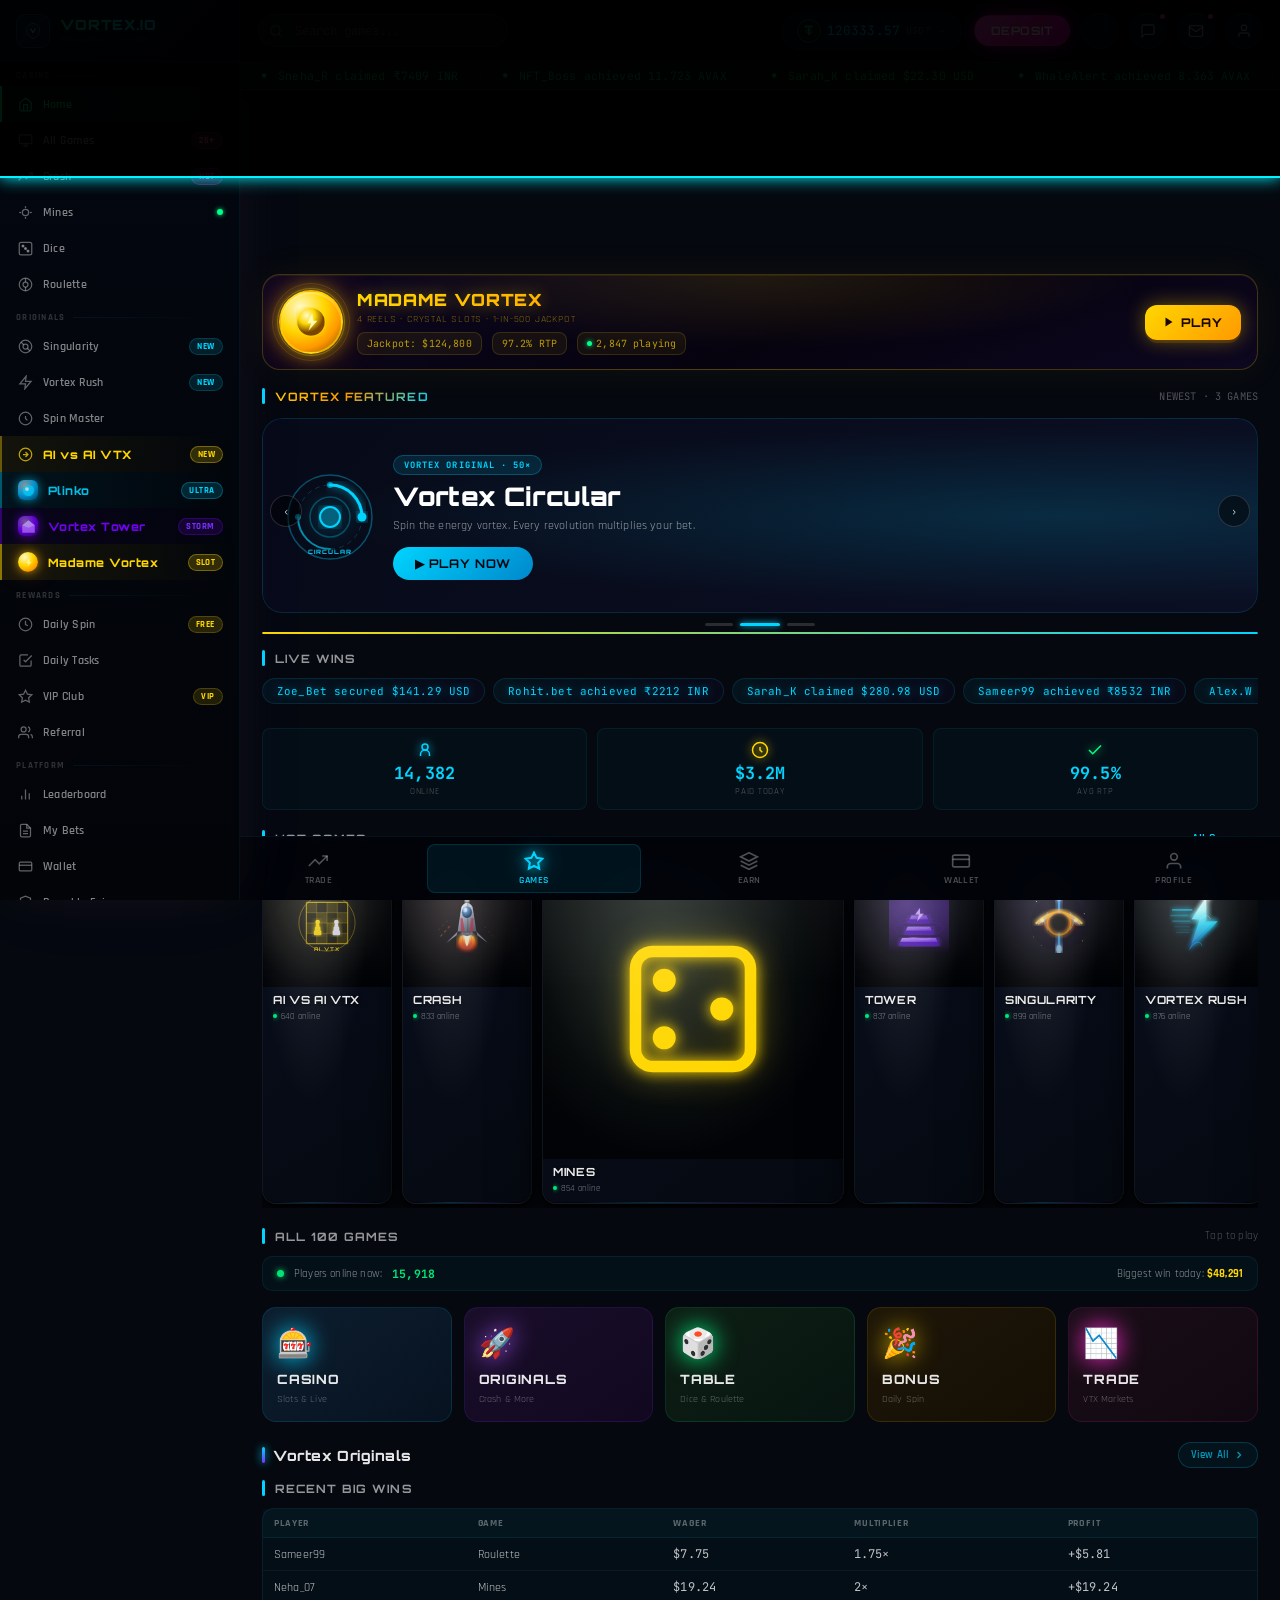
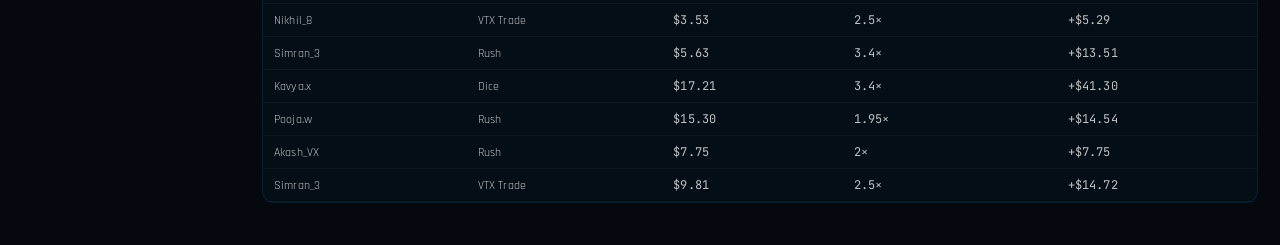
==== commit 529ffbeb: "Update index.html" ====
--- a/index.html
+++ b/index.html
@@ -1,1929 +1,15498 @@
 <!DOCTYPE html>
 <html lang="en">
 <head>
-<meta charset="UTF-8">
-<meta name="viewport" content="width=device-width, initial-scale=1.0">
-<title>TaskForge Pro — Elite Task Ecosystem</title>
-<link href="https://fonts.googleapis.com/css2?family=Syne:wght@400;600;700;800&family=IBM+Plex+Mono:wght@400;500;600&family=Outfit:wght@300;400;500;600;700&display=swap" rel="stylesheet">
+<meta charset="UTF-8"/>
+<meta name="viewport" content="width=device-width,initial-scale=1,maximum-scale=1,user-scalable=no"/>
+<title>Vortex.IO — Pro Gaming Platform</title>
+<link rel="preconnect" href="https://fonts.googleapis.com"/>
+<link href="https://fonts.googleapis.com/css2?family=Orbitron:wght@400;600;700;800;900&family=Rajdhani:wght@400;500;600;700&family=JetBrains+Mono:wght@400;600;700&display=swap" rel="stylesheet"/>
+<script src="https://accounts.google.com/gsi/client" async defer></script>
 <style>
+/* ═══════════════════════════ VORTEX.IO DESIGN SYSTEM ═══════════════════════════ */
 :root{
-  --bg:#0e0e0f;--bg2:#131315;--card:#18181b;
-  --b:rgba(255,255,255,.07);--bl:rgba(255,255,255,.13);
-  --tx:#e8e8f0;--tm:#6b6b80;--td:#2e2e3a;
-  --blue:#00a3ff;--green:#39ff14;--purple:#d600ff;--orange:#ff4d00;--yellow:#ffea00;
-  --gb:0 0 22px rgba(0,163,255,.5),0 0 60px rgba(0,163,255,.15);
-  --gg:0 0 22px rgba(57,255,20,.5),0 0 60px rgba(57,255,20,.12);
-  --gp:0 0 22px rgba(214,0,255,.5),0 0 60px rgba(214,0,255,.12);
-  --go:0 0 22px rgba(255,77,0,.5),0 0 60px rgba(255,77,0,.12);
-  --gy:0 0 22px rgba(255,234,0,.5),0 0 60px rgba(255,234,0,.12);
-  --sw:264px;--th:62px;--ez:cubic-bezier(.4,0,.2,1);
-}
-*,*::before,*::after{box-sizing:border-box;margin:0;padding:0}
-body{font-family:'Outfit',sans-serif;background:var(--bg);color:var(--tx);overflow-x:hidden;-webkit-font-smoothing:antialiased}
-h1,h2,h3,h4{font-family:'Syne',sans-serif}
-::-webkit-scrollbar{width:5px}::-webkit-scrollbar-track{background:var(--bg)}
-::-webkit-scrollbar-thumb{background:#252530;border-radius:99px}
-
-/* GRID BG */
-body::before{content:'';position:fixed;inset:0;z-index:0;pointer-events:none;
-  background-image:linear-gradient(rgba(0,163,255,.02) 1px,transparent 1px),linear-gradient(90deg,rgba(0,163,255,.02) 1px,transparent 1px);
-  background-size:52px 52px;
-  mask-image:radial-gradient(ellipse 80% 55% at 50% 0%,black 40%,transparent 100%)}
-
-/* SIDEBAR */
-#sb{position:fixed;left:0;top:0;bottom:0;width:var(--sw);background:var(--bg2);
-  border-right:1px solid var(--b);display:flex;flex-direction:column;z-index:200;
-  transition:transform .32s var(--ez)}
-#sb::after{content:'';position:absolute;top:0;left:0;right:0;height:1px;
-  background:linear-gradient(90deg,transparent,var(--blue),transparent);opacity:.5}
-.lw{padding:22px 20px 18px;border-bottom:1px solid var(--b)}
-.lm{display:flex;align-items:center;gap:10px;margin-bottom:4px}
-.li{width:33px;height:33px;border-radius:8px;background:linear-gradient(135deg,var(--blue),var(--purple));
-  display:flex;align-items:center;justify-content:center;box-shadow:var(--gb);flex-shrink:0}
-.li svg{width:17px;height:17px}
-.ln{font-family:'Syne',sans-serif;font-size:18px;font-weight:800;color:#fff;letter-spacing:-.5px}
-.ln span{color:var(--blue)}
-.lt{font-size:9px;letter-spacing:3px;color:var(--tm);text-transform:uppercase;font-family:'IBM Plex Mono',monospace}
-.ns{font-size:9px;letter-spacing:2.5px;color:var(--td);text-transform:uppercase;
-  font-family:'IBM Plex Mono',monospace;padding:16px 20px 6px;font-weight:600}
-.ni{display:flex;align-items:center;gap:11px;padding:9px 20px;cursor:pointer;
-  color:var(--tm);font-size:13px;font-weight:500;transition:all .2s var(--ez);
-  border-left:2px solid transparent;user-select:none}
-.ni:hover{color:var(--tx);background:rgba(255,255,255,.03)}
-.ni.act{color:#fff;background:rgba(0,163,255,.09);border-left-color:var(--blue)}
-.ni.act .nic{color:var(--blue)}
-.nic{width:19px;height:19px;flex-shrink:0;display:flex;align-items:center;justify-content:center;transition:color .2s}
-.nic svg{width:17px;height:17px;fill:none;stroke:currentColor;stroke-width:1.75;stroke-linecap:round;stroke-linejoin:round}
-.nb{margin-left:auto;font-size:9px;font-weight:700;padding:2px 7px;border-radius:99px;font-family:'IBM Plex Mono',monospace}
-.nbb{background:rgba(0,163,255,.17);color:var(--blue)}
-.nbg{background:rgba(57,255,20,.14);color:var(--green)}
-.nbo{background:rgba(255,77,0,.17);color:var(--orange)}
-.sf{margin-top:auto;padding:16px 20px;border-top:1px solid var(--b)}
-.uc{display:flex;align-items:center;gap:10px;padding:10px 12px;border-radius:10px;
-  background:rgba(255,255,255,.04);border:1px solid var(--b);transition:border-color .2s}
-.uc:hover{border-color:var(--bl)}
-.ua{width:33px;height:33px;border-radius:8px;flex-shrink:0;
-  background:linear-gradient(135deg,var(--blue),var(--purple));
+ /* ═══ VORTEX 5-COLOR PRODUCTION PALETTE ═══
+    1. Deep Midnight Black  #05080f
+    2. Emerald Green        #00e676  (wins, active, CTA)  
+    3. Neon Pink-Magenta    #ff2dce  (deposit, major actions)
+    4. Crystal Blue         #00d4ff  (trade, info, borders)
+    5. Pure White           #ffffff  (all text)
+ ═══════════════════════════════════════════ */
+ --bg:    #05080f;
+ --bg1:   #070b14;
+ --bg2:   #0a0f1e;
+ --bg3:   #0d1428;
+ --bg4:   #111830;
+ --neon:  #00d4ff;
+ --neon2: #0088cc;
+ --neon3: rgba(0,212,255,0.07);
+ --purple:  #00d4ff;
+ --purple2: #0088cc;
+ --green:  #00e676;
+ --green2: #00c960;
+ --green3: rgba(0,230,118,0.08);
+ --red:    #ff2dce;
+ --red2:   #d900aa;
+ --pink:   #ff2dce;
+ --pink2:  #d900aa;
+ --gold:   #ffd700;
+ --gold2:  #cc9900;
+ --glass:  rgba(0,212,255,0.04);
+ --gb:     rgba(0,212,255,0.10);
+ --gb2:    rgba(0,212,255,0.22);
+ --text:   #ffffff;
+ --text1:  #e8f0ff;
+ --text2:  rgba(255,255,255,0.58);
+ --text3:  rgba(255,255,255,0.30);
+ --r:  8px;
+ --r2: 12px;
+ --r3: 20px;
+ --font-d: 'Orbitron', sans-serif;
+ --font-b: 'Rajdhani', sans-serif;
+ --font-m: 'JetBrains Mono', monospace;
+ --sidebar: 240px;
+ --header: 62px;
+ --nav-h: 64px;
+}
+*,*::before,*::after{box-sizing:border-box;margin:0;padding:0;}
+html{scroll-behavior:smooth;-webkit-text-size-adjust:100%;}
+body{
+ background:var(--bg);color:var(--text);font-family:var(--font-b);
+ min-height:100vh;overflow-x:hidden;
+ position:relative;
+}
+/* ═══════ HYPER MESH GRADIENT CANVAS BEHIND EVERYTHING ═══════ */
+#meshGradientCanvas{
+ position:fixed;inset:0;z-index:-1;pointer-events:none;
+ width:100%;height:100%;
+ transform:translateZ(0);will-change:transform;
+ backface-visibility:hidden;-webkit-backface-visibility:hidden;
+}
+/* ═══ GPU ACCELERATION FOR ALL GAME CANVASES ═══ */
+/* ── GPU-accelerated canvas elements ── */
+#crashCanvas,#singularityCanvas,#rushCanvas,#rouletteCanvas,
+#spinWheelCanvas,canvas{
+ transform:translateZ(0);will-change:transform;
+ backface-visibility:hidden;-webkit-backface-visibility:hidden;
+}
+/* Grain overlay for texture depth */
+body::after{
+ content:'';position:fixed;inset:0;z-index:0;pointer-events:none;
+ background-image:url("data:image/svg+xml,%3Csvg viewBox='0 0 256 256' xmlns='http://www.w3.org/2000/svg'%3E%3Cfilter id='n'%3E%3CfeTurbulence type='fractalNoise' baseFrequency='0.9' numOctaves='4' stitchTiles='stitch'/%3E%3C/filter%3E%3Crect width='100%25' height='100%25' filter='url(%23n)' opacity='0.035'/%3E%3C/svg%3E");
+ opacity:0.55;
+}
+::-webkit-scrollbar{width:4px;height:4px;}
+::-webkit-scrollbar-track{background:var(--bg);}
+::-webkit-scrollbar-thumb{background:var(--neon2);border-radius:4px;}
+input,button,select,textarea{font-family:inherit;}
+input[type=number]::-webkit-inner-spin-button,input[type=number]::-webkit-outer-spin-button{-webkit-appearance:none;}
+input[type=number]{-moz-appearance:textfield;}
+input[type=range]{-webkit-appearance:none;width:100%;height:6px;background:var(--bg4);border-radius:3px;outline:none;}
+input[type=range]::-webkit-slider-thumb{-webkit-appearance:none;width:20px;height:20px;border-radius:50%;background:var(--neon);border:2px solid white;cursor:pointer;box-shadow:0 0 8px var(--neon);}
+
+/* ─── VORTEX LOGO SVG ─── */
+.vortex-logo-svg{display:inline-block;}
+
+/* ─── ENTRANCE PAGE ─── */
+#entrancePage{
+ position:fixed;inset:0;z-index:1000;
+ display:flex;flex-direction:column;align-items:center;justify-content:center;
+ background:radial-gradient(ellipse at 50% 30%,#070c18 0%,#02040a 80%);
+ overflow:hidden;
+}
+.entrance-bg{
+ position:absolute;inset:0;pointer-events:none;
+ background:
+ conic-gradient(from 0deg at 50% 50%,transparent 0deg,rgba(0,212,255,0.04) 60deg,transparent 120deg),
+ conic-gradient(from 120deg at 50% 50%,transparent 0deg,rgba(123,47,255,0.04) 60deg,transparent 120deg),
+ conic-gradient(from 240deg at 50% 50%,transparent 0deg,rgba(0,255,136,0.03) 60deg,transparent 120deg);
+ animation:entrance-bg-spin 20s linear infinite;
+}
+@keyframes entrance-bg-spin{to{transform:rotate(360deg);}}
+.entrance-ring{
+ position:absolute;border-radius:50%;
+ border:1px solid rgba(0,212,255,0.12);
+ animation:entrance-ring-pulse 4s ease-in-out infinite;
+}
+@keyframes entrance-ring-pulse{0%,100%{transform:scale(1);opacity:0.3;}50%{transform:scale(1.05);opacity:0.6;}}
+.entrance-logo{text-align:center;margin-bottom:40px;position:relative;z-index:1;}
+.entrance-title{
+ font-family:var(--font-d);font-size:clamp(2.5rem,8vw,4rem);font-weight:900;
+ letter-spacing:0.1em;
+ background:linear-gradient(135deg,#00d4ff 0%,#7b2fff 50%,#00ff88 100%);
+ -webkit-background-clip:text;-webkit-text-fill-color:transparent;background-clip:text;
+ margin-top:20px;
+ text-shadow:none;
+ filter:drop-shadow(0 0 30px rgba(0,212,255,0.3));
+}
+.entrance-sub{
+ font-family:var(--font-b);font-size:1rem;color:rgba(0,212,255,0.6);
+ letter-spacing:0.3em;text-transform:uppercase;margin-top:8px;
+}
+.btn-get-started{
+ background:linear-gradient(135deg,var(--neon) 0%,var(--purple) 100%);
+ color:#04060f;border:none;cursor:pointer;
+ padding:18px 60px;border-radius:var(--r3);
+ font-family:var(--font-d);font-size:1rem;font-weight:700;
+ letter-spacing:0.1em;text-transform:uppercase;
+ box-shadow:0 0 40px rgba(0,212,255,0.4),0 0 80px rgba(123,47,255,0.2);
+ transition:all .3s;position:relative;z-index:1;
+ animation:btn-entrance-pulse 2s ease-in-out infinite;
+}
+@keyframes btn-entrance-pulse{0%,100%{box-shadow:0 0 40px rgba(0,212,255,0.4),0 0 80px rgba(123,47,255,0.2);}50%{box-shadow:0 0 60px rgba(0,212,255,0.6),0 0 120px rgba(123,47,255,0.35);}}
+.btn-get-started:hover{transform:scale(1.05);}
+.entrance-stats{
+ display:flex;gap:40px;margin-top:40px;position:relative;z-index:1;
+}
+.entrance-stat{text-align:center;}
+.entrance-stat-val{font-family:var(--font-m);font-size:1.3rem;font-weight:700;color:var(--neon);}
+.entrance-stat-lbl{font-size:0.75rem;color:var(--text3);text-transform:uppercase;letter-spacing:0.1em;margin-top:4px;}
+
+/* ─── AUTH MODAL ─── */
+.overlay{
+ display:none;position:fixed;inset:0;z-index:2000;
+ background:rgba(0,0,0,0.85);backdrop-filter:blur(16px);
+ align-items:center;justify-content:center;padding:20px;
+}
+.overlay.show{display:flex;}
+.modal{
+ background:linear-gradient(160deg,#0b0f24 0%,#070a18 100%);
+ border:1px solid var(--gb);border-radius:22px;
+ padding:0;width:100%;max-width:440px;
+ box-shadow:0 0 60px rgba(0,212,255,0.15),0 40px 80px rgba(0,0,0,0.5);
+ overflow:hidden;animation:modal-in .3s ease;
+}
+@keyframes modal-in{from{opacity:0;transform:scale(0.92) translateY(20px);}to{opacity:1;transform:scale(1) translateY(0);}}
+.modal-header{
+ background:linear-gradient(90deg,rgba(0,212,255,0.08) 0%,rgba(123,47,255,0.06) 100%);
+ border-bottom:1px solid var(--gb);padding:22px 24px;
+ display:flex;align-items:center;justify-content:space-between;
+}
+.modal-title{font-family:var(--font-d);font-size:1rem;font-weight:700;color:var(--neon);letter-spacing:0.05em;}
+.modal-close{width:28px;height:28px;border-radius:50%;background:rgba(255,255,255,0.06);border:1px solid rgba(255,255,255,0.1);display:flex;align-items:center;justify-content:center;cursor:pointer;color:var(--text2);font-size:14px;}
+.modal-close:hover{color:var(--text);background:rgba(255,255,255,0.12);}
+.modal-body{padding:24px;}
+.auth-tabs{display:flex;gap:4px;background:rgba(255,255,255,0.04);border-radius:var(--r);padding:4px;margin-bottom:20px;}
+.auth-tab{flex:1;padding:9px;text-align:center;border-radius:9px;cursor:pointer;font-family:var(--font-b);font-size:0.88rem;font-weight:600;color:var(--text2);transition:all .2s;}
+.auth-tab.active{background:linear-gradient(135deg,rgba(0,212,255,0.15),rgba(123,47,255,0.1));color:var(--neon);border:1px solid rgba(0,212,255,0.2);}
+.g-signin-btn{
+ width:100%;padding:13px;border-radius:var(--r);
+ background:rgba(255,255,255,0.06);border:1px solid rgba(255,255,255,0.12);
+ color:var(--text);cursor:pointer;display:flex;align-items:center;justify-content:center;
+ gap:12px;font-size:0.9rem;font-weight:500;transition:all .2s;margin-bottom:14px;
+}
+.g-signin-btn:hover{background:rgba(255,255,255,0.1);}
+.auth-divider{display:flex;align-items:center;gap:12px;margin:14px 0;}
+.auth-divider::before,.auth-divider::after{content:'';flex:1;height:1px;background:rgba(255,255,255,0.07);}
+.auth-divider span{font-size:0.72rem;color:var(--text3);}
+.v-input{
+ width:100%;background:rgba(255,255,255,0.04);
+ border:1px solid rgba(255,255,255,0.08);border-radius:var(--r);
+ padding:12px 14px;color:var(--text);font-family:var(--font-b);font-size:0.95rem;
+ outline:none;transition:all .2s;margin-bottom:10px;
+}
+.v-input:focus{border-color:rgba(0,212,255,0.4);background:rgba(0,212,255,0.04);box-shadow:0 0 0 3px rgba(0,212,255,0.06);}
+.v-input::placeholder{color:var(--text3);}
+.btn-neon{
+ width:100%;padding:14px;border-radius:var(--r);
+ background:linear-gradient(135deg,var(--neon) 0%,var(--purple) 100%);
+ color:#04060f;border:none;cursor:pointer;
+ font-family:var(--font-d);font-size:0.85rem;font-weight:700;
+ letter-spacing:0.05em;text-transform:uppercase;
+ transition:all .25s;box-shadow:0 4px 20px rgba(0,212,255,0.25);
+}
+.btn-neon:hover{transform:translateY(-2px);box-shadow:0 8px 28px rgba(0,212,255,0.4);}
+.btn-neon:disabled{opacity:0.4;cursor:not-allowed;transform:none !important;}
+.otp-inputs{display:flex;gap:10px;justify-content:center;margin:20px 0;}
+.otp-digit{
+ width:48px;height:56px;border-radius:var(--r);
+ background:rgba(255,255,255,0.04);border:1px solid rgba(0,212,255,0.2);
+ color:var(--neon);font-family:var(--font-m);font-size:1.4rem;font-weight:700;
+ text-align:center;outline:none;transition:all .2s;
+}
+.otp-digit:focus{border-color:var(--neon);box-shadow:0 0 0 3px rgba(0,212,255,0.12);}
+.otp-demo{background:rgba(0,212,255,0.06);border:1px solid rgba(0,212,255,0.15);border-radius:var(--r);padding:10px 14px;font-size:0.78rem;color:var(--neon);text-align:center;margin-bottom:16px;}
+
+/* ─── HEADER ─── */
+/* ══════════════════════════════════════
+   BC.GAME TOP BAR — VORTEX NEON
+   ══════════════════════════════════════ */
+.header{
+ position:fixed;top:0;left:var(--sidebar);right:0;z-index:200;
+ height:var(--header);
+ background:rgba(3,1,10,0.97);backdrop-filter:blur(24px);
+ border-bottom:1px solid rgba(255,215,0,.1);
+ display:flex;align-items:center;padding:0 18px;gap:12px;
+ box-shadow:0 1px 0 rgba(255,215,0,.05),0 2px 30px rgba(0,0,0,.6),0 0 60px rgba(120,0,255,.04);
+}
+@media(max-width:767px){.header{left:0;}}
+/* BC.Game search bar */
+.h-search{flex:1;max-width:280px;position:relative;}
+.h-search input{
+ width:100%;background:rgba(255,255,255,.05);
+ border:1px solid rgba(255,255,255,.07);border-radius:22px;
+ padding:7px 14px 7px 36px;color:rgba(255,255,255,.7);
+ font-size:.78rem;font-family:var(--font-b);outline:none;transition:all .2s;
+}
+.h-search input::placeholder{color:rgba(255,255,255,.22);}
+.h-search input:focus{border-color:rgba(0,212,255,.3);background:rgba(0,212,255,.04);}
+.h-search-icon{
+ position:absolute;left:11px;top:50%;transform:translateY(-50%);
+ color:rgba(255,255,255,.25);pointer-events:none;
+}
+.h-logo{
+ display:flex;align-items:center;gap:8px;cursor:pointer;flex-shrink:0;
+ user-select:none;
+}
+.h-logo-text{
+ font-family:var(--font-d);font-size:1.1rem;font-weight:800;
+ background:linear-gradient(135deg,var(--neon) 0%,var(--purple) 100%);
+ -webkit-background-clip:text;-webkit-text-fill-color:transparent;background-clip:text;
+ letter-spacing:0.05em;
+}
+.h-spacer{flex:1;}
+.h-balance{
+ display:flex;align-items:center;gap:8px;
+ background:rgba(0,212,255,0.06);border:1px solid var(--gb);
+ padding:6px 14px;border-radius:var(--r3);cursor:pointer;transition:all .2s;
+ font-family:var(--font-m);font-size:0.8rem;color:var(--neon);
+}
+.h-balance:hover{border-color:var(--gb2);}
+.currency-badge{background:var(--neon);color:#04060f;font-size:0.58rem;font-weight:800;padding:1px 5px;border-radius:4px;letter-spacing:0.05em;}
+/* ═══════ IRIDESCENT HYPER-GLOW BUTTONS ═══════ */
+.h-btn{
+ background:linear-gradient(135deg,#ff2dce 0%,#d900aa 55%,#ff2dce 100%);
+ color:#fff;border:none;cursor:pointer;
+ padding:7px 16px;border-radius:var(--r3);
+ font-family:var(--font-d);font-size:0.72rem;font-weight:700;
+ letter-spacing:0.04em;text-transform:uppercase;
+ position:relative;overflow:hidden;
+ backdrop-filter:blur(10px);
+ transition:all .25s;white-space:nowrap;
+ /* Iridescent animated border */
+ border:1px solid transparent;
+ background-clip:padding-box;
+ box-shadow:
+ 0 0 18px rgba(255,45,206,0.6),
+ 0 0 36px rgba(160,32,240,0.35),
+ 0 0 60px rgba(0,212,255,0.2),
+ inset 0 0 20px rgba(255,255,255,0.08);
+ animation:iridescent-glow 3s ease-in-out infinite;
+}
+@keyframes iridescent-glow{
+ 0%{box-shadow:0 0 18px rgba(255,45,206,0.6),0 0 36px rgba(160,32,240,0.35),0 0 60px rgba(0,212,255,0.2),inset 0 0 20px rgba(255,255,255,0.08);}
+ 25%{box-shadow:0 0 22px rgba(0,212,255,0.7),0 0 44px rgba(123,47,255,0.4),0 0 80px rgba(0,255,136,0.15),inset 0 0 25px rgba(255,255,255,0.1);}
+ 50%{box-shadow:0 0 26px rgba(0,255,136,0.6),0 0 50px rgba(0,212,255,0.35),0 0 90px rgba(255,215,0,0.15),inset 0 0 30px rgba(255,255,255,0.12);}
+ 75%{box-shadow:0 0 22px rgba(255,215,0,0.55),0 0 44px rgba(255,45,206,0.35),0 0 75px rgba(123,47,255,0.2),inset 0 0 22px rgba(255,255,255,0.09);}
+ 100%{box-shadow:0 0 18px rgba(255,45,206,0.6),0 0 36px rgba(160,32,240,0.35),0 0 60px rgba(0,212,255,0.2),inset 0 0 20px rgba(255,255,255,0.08);}
+}
+.h-btn::before{
+ content:'';position:absolute;inset:0;
+ background:linear-gradient(135deg,rgba(255,255,255,0.18),transparent 50%,rgba(255,255,255,0.06));
+ pointer-events:none;
+}
+/* Rainbow shimmer sweep */
+.h-btn::after{
+ content:'';position:absolute;inset:0;
+ background:linear-gradient(105deg,transparent 30%,rgba(255,255,255,0.25) 50%,transparent 70%);
+ transform:translateX(-100%);
+ animation:shimmer-sweep 2.5s ease-in-out infinite;
+ pointer-events:none;
+}
+@keyframes shimmer-sweep{0%,40%{transform:translateX(-120%);}70%,100%{transform:translateX(120%);}}
+.h-btn:hover{
+ transform:translateY(-2px) scale(1.04);
+ filter:brightness(1.15) saturate(1.3);
+}
+
+/* ═══════ GLASSMORPHISM PANELS ═══════ */
+.ctrl-panel,.mines-terminal,.modal,.chat-sidebar,
+.crash-panel,.term-body{
+ backdrop-filter:blur(10px) saturate(1.4) !important;
+ -webkit-backdrop-filter:blur(10px) saturate(1.4) !important;
+}
+.mines-arena{
+ isolation:isolate;
+}
+
+/* ═══════ CRYPTO LOGO GLOW ON HOVER ═══════ */
+.cbal-item:hover .cbal-coin{
+ filter:drop-shadow(0 0 8px var(--coin-glow, #00d4ff)) drop-shadow(0 0 16px var(--coin-glow, #00d4ff));
+ transform:scale(1.15);
+ transition:all .2s ease;
+}
+.cbal-coin{ transition:all .2s ease; }
+
+/* Bitcoin glow = Gold */
+[data-coin="btc"]:hover .cbal-coin{ --coin-glow:#f7931a; }
+/* Ethereum = Blue */
+[data-coin="eth"]:hover .cbal-coin{ --coin-glow:#627eea; }
+/* Solana = Purple */
+[data-coin="sol"]:hover .cbal-coin{ --coin-glow:#9945ff; }
+/* USDT = Green */
+[data-coin="usdt"]:hover .cbal-coin{ --coin-glow:#26a17b; }
+/* Doge = Gold */
+[data-coin="doge"]:hover .cbal-coin{ --coin-glow:#c2a633; }
+/* XRP = Cyan */
+[data-coin="xrp"]:hover .cbal-coin{ --coin-glow:#00aae4; }
+/* BNB = Yellow */
+[data-coin="bnb"]:hover .cbal-coin{ --coin-glow:#f3ba2f; }
+/* AVAX = Red */
+[data-coin="avax"]:hover .cbal-coin{ --coin-glow:#e84142; }
+/* MATIC = Purple */
+[data-coin="matic"]:hover .cbal-coin{ --coin-glow:#8247e5; }
+/* DOT = Pink */
+[data-coin="dot"]:hover .cbal-coin{ --coin-glow:#e6007a; }
+/* LINK = Blue */
+[data-coin="link"]:hover .cbal-coin{ --coin-glow:#375bd2; }
+/* VTX = Cyan */
+[data-coin="vtx"]:hover .cbal-coin{ --coin-glow:#00d4ff; }
+/* ADA = Dark Blue → use lighter */
+[data-coin="ada"]:hover .cbal-coin{ --coin-glow:#4a90d9; }
+/* LTC = Silver/White */
+[data-coin="ltc"]:hover .cbal-coin{ --coin-glow:#e0e0e0; }
+/* INR = Orange */
+[data-coin="inr"]:hover .cbal-coin{ --coin-glow:#ff9900; }
+
+/* Crypto btn logo hover glow */
+.crypto-btn:hover .crypto-icon{
+ filter:drop-shadow(0 0 10px currentColor);
+ transform:scale(1.2);
+ transition:all .25s;
+}
+.crypto-icon{ transition:all .25s; }
+
+/* ═══════ NEON QR BOX ═══════ */
+#qrRealBox{
+ position:relative;
+ border:2px solid transparent !important;
+ background:linear-gradient(rgba(4,6,15,0.9),rgba(4,6,15,0.9)) padding-box,
+ linear-gradient(135deg,#00d4ff,#7b2fff,#ff2dce,#00ff88,#ffd700,#00d4ff) border-box !important;
+ animation:qr-border-glow 3s linear infinite;
+}
+@keyframes qr-border-glow{
+ 0%{box-shadow:0 0 15px rgba(0,212,255,0.5),0 0 30px rgba(123,47,255,0.3);}
+ 33%{box-shadow:0 0 20px rgba(255,45,206,0.5),0 0 40px rgba(0,255,136,0.3);}
+ 66%{box-shadow:0 0 20px rgba(255,215,0,0.5),0 0 40px rgba(0,212,255,0.3);}
+ 100%{box-shadow:0 0 15px rgba(0,212,255,0.5),0 0 30px rgba(123,47,255,0.3);}
+}
+/* QR timer badge */
+#qrTimerBadge{
+ font-family:var(--font-m);font-size:.72rem;font-weight:700;
+ color:var(--neon);letter-spacing:.06em;
+ background:rgba(0,212,255,0.08);
+ border:1px solid rgba(0,212,255,0.25);
+ border-radius:20px;padding:4px 12px;
+ margin-top:8px;display:inline-flex;align-items:center;gap:6px;
+}
+#qrTimerBadge.danger{ color:var(--red); border-color:rgba(255,51,102,0.4); background:rgba(255,51,102,0.08); }
+.h-icon-btn{
+ width:36px;height:36px;border-radius:50%;
+ background:rgba(0,212,255,0.06);border:1px solid var(--gb);
+ display:flex;align-items:center;justify-content:center;
+ cursor:pointer;transition:all .2s;color:var(--text2);flex-shrink:0;position:relative;
+}
+.h-icon-btn:hover{border-color:var(--gb2);color:var(--neon);}
+.h-icon-btn svg{width:16px;height:16px;}
+.notif-dot{
+ position:absolute;top:-2px;right:-2px;width:9px;height:9px;
+ border-radius:50%;background:var(--red);border:2px solid var(--bg);
+}
+
+/* ─── LEFT SIDEBAR ─── */
+/* ─── SIDEBAR BACKDROP (mobile) ─── */
+.sidebar-backdrop{
+ display:none;position:fixed;inset:0;z-index:99;
+ background:rgba(0,0,0,0.55);backdrop-filter:blur(4px);
+}
+.sidebar-backdrop.show{display:block;}
+
+/* ══════════════════════════════════════
+   BC.GAME-STYLE SIDEBAR — VORTEX NEON
+   ══════════════════════════════════════ */
+.left-sidebar{
+ position:fixed;top:0;left:0;bottom:0;z-index:220;
+ width:var(--sidebar);overflow-y:auto;overflow-x:hidden;
+ background:linear-gradient(180deg,#05030e 0%,#030109 50%,#05030e 100%);
+ border-right:1px solid rgba(255,215,0,.12);
+ padding:0;display:flex;flex-direction:column;
+ transform:translateX(-100%);
+ transition:transform .28s cubic-bezier(.4,0,.2,1);
+ scrollbar-width:thin;scrollbar-color:rgba(255,215,0,.1) transparent;
+ box-shadow:2px 0 40px rgba(255,215,0,.04),2px 0 80px rgba(120,0,255,.05);
+}
+.left-sidebar::-webkit-scrollbar{width:2px;}
+.left-sidebar::-webkit-scrollbar-thumb{background:rgba(0,212,255,.15);}
+.left-sidebar.mobile-open{transform:translateX(0);}
+@media(min-width:768px){
+ .sb-close-btn{display:none !important;}
+ .left-sidebar{transform:translateX(0) !important;}
+}
+/* Logo strip at top of sidebar */
+.sb-logo-area{
+ display:flex;align-items:center;gap:10px;
+ padding:14px 16px 13px;
+ border-bottom:1px solid rgba(0,212,255,0.07);
+ flex-shrink:0;cursor:pointer;
+ background:linear-gradient(135deg,rgba(0,212,255,0.04),rgba(123,47,255,0.03));
+}
+.sb-logo-mark{
+ width:34px;height:34px;border-radius:9px;flex-shrink:0;
+ background:linear-gradient(135deg,rgba(0,212,255,.15),rgba(123,47,255,.15));
+ border:1px solid rgba(0,212,255,.25);
+ display:flex;align-items:center;justify-content:center;
+}
+.sb-logo-text-wrap{min-width:0;}
+.sb-logo-title{
+ font-family:var(--font-d);font-size:.88rem;font-weight:900;
+ background:linear-gradient(135deg,#00d4ff,#7b2fff);
+ -webkit-background-clip:text;-webkit-text-fill-color:transparent;background-clip:text;
+ letter-spacing:.06em;line-height:1.1;
+}
+.sb-logo-sub{font-size:.5rem;color:rgba(0,212,255,.35);letter-spacing:.1em;margin-top:2px;}
+/* Section groups */
+.sb-section{padding:8px 0 2px;flex-shrink:0;}
+.sb-section-label{
+ font-size:.56rem;font-weight:700;color:rgba(255,255,255,.18);
+ text-transform:uppercase;letter-spacing:.14em;
+ padding:0 16px 5px;
+}
+/* Items */
+.sb-item{
+ display:flex;align-items:center;gap:10px;
+ padding:8px 16px;cursor:pointer;
+ color:rgba(255,255,255,.5);
+ font-size:.78rem;font-weight:600;letter-spacing:.01em;
+ transition:all .14s;position:relative;
+ border-left:2px solid transparent;
+}
+.sb-item:hover{
+ background:rgba(0,212,255,.04);
+ color:rgba(255,255,255,.82);
+ border-left-color:rgba(0,212,255,.18);
+}
+.sb-item.active{
+ background:linear-gradient(90deg,rgba(0,212,255,.1),rgba(0,212,255,.02));
+ color:#00d4ff;border-left-color:#00d4ff;
+}
+.sb-item svg{width:15px;height:15px;flex-shrink:0;opacity:.75;}
+.sb-item.active svg{opacity:1;}
+.sb-item-dot{
+ width:6px;height:6px;border-radius:50%;flex-shrink:0;margin-left:auto;
+ background:#00ff88;box-shadow:0 0 5px #00ff88;animation:pulse 1.5s infinite;
+}
+/* Badges */
+.sb-badge{
+ margin-left:auto;font-size:.5rem;font-weight:800;
+ padding:2px 5px;border-radius:20px;letter-spacing:.05em;
+ background:rgba(255,51,102,.18);color:#ff5577;border:1px solid rgba(255,51,102,.18);
+}
+.sb-badge.new{background:rgba(0,212,255,.12);color:var(--neon);border:1px solid rgba(0,212,255,.18);}
+.sb-badge.hot{background:rgba(255,120,0,.14);color:#ff8844;border:1px solid rgba(255,120,0,.2);}
+.sb-badge.vip{background:rgba(255,215,0,.12);color:#ffd700;border:1px solid rgba(255,215,0,.2);}
+/* Close button (mobile) */
+.sb-close-btn{
+ display:flex;align-items:center;justify-content:flex-end;padding:6px 10px 0;
+}
+.sb-close-btn button{
+ width:28px;height:28px;border-radius:50%;background:rgba(255,255,255,.05);
+ border:1px solid rgba(255,255,255,.08);color:rgba(255,255,255,.4);
+ font-size:13px;cursor:pointer;display:flex;align-items:center;justify-content:center;
+ transition:all .2s;
+}
+.sb-close-btn button:hover{background:rgba(255,51,102,.15);color:var(--red);}
+/* VIP strip */
+.sb-vip-strip{
+ margin:auto 12px 12px;padding:10px 12px;
+ background:linear-gradient(135deg,rgba(0,212,255,.05),rgba(123,47,255,.04));
+ border:1px solid rgba(0,212,255,.1);border-radius:10px;flex-shrink:0;
+}
+.vip-mini-lbl{font-size:.55rem;color:rgba(255,255,255,.28);text-transform:uppercase;letter-spacing:.1em;margin-bottom:3px;}
+.vip-mini-name{font-family:var(--font-d);font-size:.7rem;font-weight:700;color:var(--neon);margin-bottom:6px;}
+.vip-bar{height:3px;background:rgba(255,255,255,.06);border-radius:2px;overflow:hidden;}
+.vip-bar-fill{height:100%;background:linear-gradient(90deg,#00d4ff,#00ff88);border-radius:2px;transition:width 1s ease;}
+/* legacy compat */
+.sb-label{font-size:.56rem;font-weight:700;color:rgba(255,255,255,.18);text-transform:uppercase;letter-spacing:.14em;padding:10px 16px 4px;}
+.sb-divider{height:1px;background:rgba(255,255,255,.04);margin:3px 14px;}
+
+/* ─── BOTTOM NAV (mobile) ─── */
+.bottom-nav{
+ position:fixed;bottom:0;left:0;right:0;z-index:180;
+ height:var(--nav-h);background:rgba(4,6,15,0.97);
+ backdrop-filter:blur(24px);border-top:1px solid rgba(0,212,255,0.08);
+ display:flex;align-items:center;
+}
+@media(min-width:768px){.bottom-nav{display:none;}}
+.bn-item{
+ flex:1;display:flex;flex-direction:column;align-items:center;justify-content:center;
+ gap:3px;padding:6px 2px;cursor:pointer;color:var(--text3);transition:color .2s;min-width:0;
+}
+.bn-item svg{width:20px;height:20px;flex-shrink:0;}
+.bn-item span{font-size:0.55rem;font-weight:600;letter-spacing:0.02em;text-transform:uppercase;white-space:nowrap;}
+.bn-item.active{color:var(--neon);}
+.bn-item.highlight{
+ background:rgba(0,212,255,0.08);border:1px solid rgba(0,212,255,0.15);
+ border-radius:var(--r);margin:4px 2px;color:var(--neon);
+}
+
+/* ─── LAYOUT ─── */
+.app-layout{display:flex;padding-top:calc(var(--header) + 16px);min-height:100vh;}
+.app-layout.no-fomo{padding-top:var(--header);}
+.main-area{flex:1;min-width:0;padding-bottom:calc(var(--nav-h) + 8px);}
+@media(min-width:768px){.main-area{margin-left:var(--sidebar);padding-bottom:24px;}}
+.page{display:none;padding:10px;max-width:100%;margin:0 auto;}
+.page.active{display:block;animation:pg-slide-in .3s cubic-bezier(.22,.68,0,1.2) both;}
+
+@media(min-width:768px){.page{padding:16px 18px;}}
+@media(min-width:1024px){.page{padding:18px 22px;}}
+
+/* ─── CARDS ─── */
+.card{
+ background:rgba(0,212,255,0.03);border:1px solid var(--gb);
+ border-radius:var(--r2);backdrop-filter:blur(8px);transition:border-color .2s;
+}
+.card:hover{border-color:var(--gb2);}
+.card-p{padding:20px;}
+
+/* ─── SECTION HEADER ─── */
+.sh{display:flex;align-items:center;justify-content:space-between;margin-bottom:14px;}
+.sh-title{
+ font-family:var(--font-d);font-size:0.95rem;font-weight:700;
+ display:flex;align-items:center;gap:10px;color:var(--text);
+}
+.sh-title::before{content:'';display:block;width:3px;height:16px;background:linear-gradient(180deg,var(--neon),var(--purple));border-radius:2px;}
+.sh-action{color:var(--neon);font-size:0.76rem;font-weight:600;cursor:pointer;}
+.sh-action:hover{text-decoration:underline;}
+
+/* ─── BUTTONS ─── */
+.btn{display:inline-flex;align-items:center;justify-content:center;gap:8px;border:none;cursor:pointer;font-family:var(--font-d);font-weight:700;letter-spacing:0.04em;transition:all .2s;border-radius:var(--r3);user-select:none;}
+.btn-primary{background:linear-gradient(135deg,#00e676,#00d4ff);color:#04060f;padding:12px 28px;font-size:0.85rem;box-shadow:0 4px 20px rgba(0,212,255,0.22);}
+.btn-primary:hover{transform:translateY(-2px);box-shadow:0 8px 28px rgba(0,212,255,0.4);}
+.btn-green{background:linear-gradient(135deg,var(--green),var(--green2));color:#04060f;padding:14px 28px;font-size:0.9rem;box-shadow:0 4px 20px rgba(0,255,136,0.22);}
+.btn-green:hover{transform:translateY(-2px);box-shadow:0 8px 28px rgba(0,255,136,0.4);}
+.btn-red{background:linear-gradient(135deg,var(--red),var(--red2));color:white;padding:14px 28px;font-size:0.9rem;}
+.btn-outline{background:transparent;color:var(--text);border:1px solid rgba(255,255,255,0.12);padding:12px 22px;font-size:0.85rem;}
+.btn-outline:hover{border-color:var(--neon);color:var(--neon);}
+.btn-full{width:100%;}
+.btn-lg{padding:16px 36px;font-size:0.95rem;border-radius:var(--r2);}
+.btn:disabled{opacity:0.4;cursor:not-allowed;transform:none!important;}
+.btn-cashout{
+ background:linear-gradient(135deg,var(--green),var(--green2));
+ color:#04060f;padding:16px;font-size:0.95rem;
+ animation:cashout-glow .8s ease-in-out infinite alternate;
+}
+@keyframes cashout-glow{from{box-shadow:0 0 20px rgba(0,255,136,0.3);}to{box-shadow:0 0 40px rgba(0,255,136,0.6);}}
+
+/* ─── HOME PAGE ─── */
+.hero{
+ background:linear-gradient(135deg,rgba(0,212,255,0.07) 0%,rgba(123,47,255,0.05) 60%,transparent 100%);
+ border:1px solid var(--gb);border-radius:22px;
+ padding:30px 26px;margin-bottom:22px;position:relative;overflow:hidden;
+}
+.hero::after{
+ content:'VORTEX';position:absolute;right:-30px;top:50%;transform:translateY(-50%);
+ font-family:var(--font-d);font-size:7rem;font-weight:900;color:rgba(0,212,255,0.04);
+ pointer-events:none;letter-spacing:-0.02em;white-space:nowrap;
+}
+.hero-title{font-family:var(--font-d);font-size:clamp(1.6rem,5vw,2.6rem);font-weight:900;line-height:1.15;}
+.hero-title em{font-style:normal;background:linear-gradient(135deg,var(--neon),var(--purple));-webkit-background-clip:text;-webkit-text-fill-color:transparent;background-clip:text;}
+.hero-pills{display:flex;flex-wrap:wrap;gap:8px;margin-top:12px;}
+.hero-pill{display:flex;align-items:center;gap:5px;background:rgba(255,255,255,0.04);border:1px solid rgba(255,255,255,0.07);padding:5px 11px;border-radius:var(--r3);font-size:0.7rem;color:var(--text2);}
+.hero-pill svg{width:12px;height:12px;color:var(--neon);}
+.hero-actions{display:flex;gap:10px;flex-wrap:wrap;margin-top:18px;}
+
+/* ══════════════════════════════════════════
+   BC.GAME ORIGINALS GRID — 4 COLUMNS
+   ══════════════════════════════════════════ */
+/* ════ VORTEX 3D HYPER-REALISM GRID ════ */
+.games-grid{
+ display:grid;
+ grid-template-columns:repeat(2,1fr);
+ gap:8px;padding:0;
+}
+@media(min-width:480px){.games-grid{grid-template-columns:repeat(3,1fr);gap:9px;}}
+@media(min-width:700px){.games-grid{grid-template-columns:repeat(4,1fr);gap:10px;}}
+@media(min-width:1024px){.games-grid{grid-template-columns:repeat(4,1fr);gap:12px;}}
+@media(min-width:1280px){.games-grid{grid-template-columns:repeat(5,1fr);gap:12px;}}
+@media(min-width:1600px){.games-grid{grid-template-columns:repeat(6,1fr);gap:12px;}}
+
+/* ── 3D CARD ── */
+.game-card{
+ border-radius:16px;overflow:hidden;cursor:pointer;
+ background:linear-gradient(160deg,#0e1328 0%,#060918 100%);
+ border:1px solid rgba(255,255,255,.12);
+ position:relative;
+ transform-style:preserve-3d;
+ will-change:transform;
+ box-shadow:
+  0 2px 4px rgba(0,0,0,.85),
+  0 8px 24px rgba(0,0,0,.72),
+  0 20px 50px rgba(0,0,0,.5),
+  inset 0 1px 0 rgba(255,255,255,.09),
+  inset 0 -1px 0 rgba(0,0,0,.5);
+}
+/* Specular top highlight — overhead casino lighting */
+.game-card::before{
+ content:'';position:absolute;inset:0;border-radius:16px;pointer-events:none;z-index:8;
+ background:
+  radial-gradient(ellipse at 38% 0%,rgba(255,255,255,.13) 0%,transparent 52%),
+  linear-gradient(180deg,rgba(255,255,255,.065) 0%,transparent 38%);
+}
+/* Bottom rim light */
+.game-card::after{
+ content:'';position:absolute;bottom:0;left:12%;right:12%;height:1px;
+ background:linear-gradient(90deg,transparent,rgba(0,212,255,.22),rgba(123,47,255,.18),transparent);
+ z-index:8;
+}
+/* Premium gold pulse */
+.game-card.premium-card{
+ border:1.5px solid rgba(255,215,0,.58);
+ animation:premium-pulse 2.5s ease-in-out infinite;
+}
+@keyframes premium-pulse{
+ 0%,100%{box-shadow:0 2px 4px rgba(0,0,0,.85),0 8px 24px rgba(0,0,0,.7),0 0 0 1px rgba(255,215,0,.3),0 0 25px rgba(255,215,0,.4),0 0 50px rgba(255,165,0,.18);}
+ 50%{box-shadow:0 2px 4px rgba(0,0,0,.85),0 8px 24px rgba(0,0,0,.7),0 0 0 2px rgba(255,215,0,.5),0 0 40px rgba(255,215,0,.6),0 0 80px rgba(255,165,0,.3);}
+}
+.game-card.premium-card .gc-badge{
+ background:rgba(255,215,0,.2)!important;color:#ffd700!important;
+ border-color:rgba(255,215,0,.4)!important;
+}
+/* Hover: tilt handled by JS, card gets depth glow */
+.game-card:hover{
+ border-color:rgba(0,212,255,.42);
+ box-shadow:
+  0 4px 8px rgba(0,0,0,.9),
+  0 16px 40px rgba(0,0,0,.8),
+  0 0 30px rgba(0,212,255,.2),
+  0 0 60px rgba(0,212,255,.07),
+  inset 0 1px 0 rgba(255,255,255,.12);
+}
+.game-card.active-card:hover{
+ border-color:rgba(0,212,255,.62);
+ box-shadow:
+  0 4px 8px rgba(0,0,0,.9),
+  0 20px 50px rgba(0,0,0,.85),
+  0 0 40px rgba(0,212,255,.3),
+  0 0 80px rgba(0,212,255,.12);
+}
+/* ── ICON AREA: 95% fill, no padding ── */
+.gc-icon{
+ width:100%;aspect-ratio:1/1;
+ display:flex;align-items:center;justify-content:center;
+ position:relative;overflow:hidden;padding:0;
+}
+/* Spotlight radial behind icon */
+.gc-icon::before{
+ content:'';position:absolute;inset:0;
+ background:radial-gradient(ellipse at 42% 35%,rgba(255,255,255,.10) 0%,rgba(0,0,0,.28) 70%);
+ z-index:0;
+}
+.gc-icon-inner{
+ width:95%;height:95%;
+ display:flex;align-items:center;justify-content:center;
+ transform:translateZ(20px);
+ transform-style:preserve-3d;
+ transition:transform .25s cubic-bezier(.34,1.56,.64,1);
+ position:relative;z-index:2;
+ filter:drop-shadow(0 6px 14px rgba(0,0,0,.7)) drop-shadow(0 2px 4px rgba(0,0,0,.9));
+}
+.gc-icon-inner svg{width:100%;height:100%;}
+.game-card:hover .gc-icon-inner{transform:translateZ(32px) scale(1.06);}
+/* Multiplier badge */
+.gc-mult-badge{
+ position:absolute;top:8px;left:8px;z-index:10;
+ font-family:var(--font-d);font-size:.75rem;font-weight:900;
+ color:#fff;text-shadow:0 0 8px rgba(255,255,255,.5),0 1px 3px rgba(0,0,0,.9);
+ letter-spacing:.03em;
+}
+/* Card body */
+.gc-body{padding:6px 10px 9px;position:relative;z-index:5;}
+.gc-name{
+ font-family:var(--font-d);font-size:.7rem;font-weight:700;
+ color:rgba(255,255,255,.92);text-transform:uppercase;letter-spacing:.06em;
+ text-shadow:0 1px 4px rgba(0,0,0,.8);
+}
+.gc-players{
+ display:flex;align-items:center;gap:4px;margin-top:3px;
+ font-size:.58rem;color:rgba(255,255,255,.38);
+}
+.gc-dot{
+ width:4px;height:4px;background:var(--green);
+ border-radius:50%;animation:pulse 1.5s infinite;flex-shrink:0;
+ box-shadow:0 0 4px var(--green);
+}
+@keyframes pulse{0%,100%{opacity:1;}50%{opacity:0.4;}}
+/* Play overlay */
+.gc-play-overlay{
+ position:absolute;inset:0;
+ background:linear-gradient(180deg,rgba(0,0,0,.12),rgba(0,0,0,.55));
+ display:flex;align-items:center;justify-content:center;
+ opacity:0;transition:opacity .22s;z-index:9;
+}
+.game-card:hover .gc-play-overlay{opacity:1;}
+.gc-play-btn{
+ background:linear-gradient(135deg,#00e676,#00d4ff);
+ color:#02080a;font-family:var(--font-d);font-size:.68rem;
+ font-weight:900;padding:9px 20px;border-radius:22px;
+ letter-spacing:.06em;text-transform:uppercase;
+ box-shadow:0 0 20px rgba(0,212,255,.5),0 4px 14px rgba(0,0,0,.6);
+}
+/* Badges */
+.gc-badge{
+ position:absolute;top:7px;right:7px;z-index:10;
+ font-size:.5rem;font-weight:800;padding:3px 7px;
+ border-radius:20px;text-transform:uppercase;letter-spacing:.05em;
+ text-shadow:0 1px 3px rgba(0,0,0,.6);
+}
+.gc-badge.hot{background:linear-gradient(135deg,#ff5533,#cc1100);color:white;box-shadow:0 0 10px rgba(255,60,30,.5);}
+.gc-badge.new{background:linear-gradient(135deg,var(--purple),var(--purple2));color:white;box-shadow:0 0 10px rgba(123,47,255,.4);}
+.gc-badge.exclusive{background:linear-gradient(135deg,var(--neon),var(--neon2));color:#04060f;box-shadow:0 0 10px rgba(0,212,255,.4);}
+.stats-bar{display:grid;grid-template-columns:repeat(3,1fr);gap:10px;margin-bottom:22px;}
+.stat-box{background:rgba(0,212,255,0.04);border:1px solid var(--gb);border-radius:var(--r);padding:14px;text-align:center;}
+.stat-val{font-family:var(--font-m);font-size:1.05rem;font-weight:700;color:var(--neon);}
+.stat-lbl{font-size:0.62rem;color:var(--text3);margin-top:3px;text-transform:uppercase;letter-spacing:.07em;}
+
+/* ─── LIVE TICKER ─── */
+.live-ticker{display:flex;gap:8px;overflow-x:auto;padding-bottom:4px;margin-bottom:20px;scrollbar-width:none;}
+.live-ticker::-webkit-scrollbar{display:none;}
+.tick-chip{flex-shrink:0;display:flex;align-items:center;gap:7px;background:rgba(0,212,255,0.04);border:1px solid var(--gb);padding:6px 13px;border-radius:var(--r3);font-size:0.72rem;}
+.tick-dot{width:6px;height:6px;background:var(--green);border-radius:50%;animation:pulse 1.5s infinite;flex-shrink:0;}
+.tick-win{color:var(--green);font-family:var(--font-m);font-weight:600;}
+
+/* ─── CRASH GAME ─── */
+.crash-layout{display:grid;grid-template-columns:1fr;gap:12px;max-width:700px;}
+.crash-canvas-wrap{
+ background:radial-gradient(ellipse at 20% 80%,#050d1f 0%,#030710 70%);
+ border:1px solid var(--gb);border-radius:var(--r2);
+ position:relative;overflow:hidden;aspect-ratio:16/9;max-height:420px;
+ box-shadow:0 0 0 1px rgba(0,212,255,0.04),inset 0 0 60px rgba(0,0,0,0.5);
+}
+#crashCanvas{display:block;width:100%;height:100%;position:relative;z-index:1;}
+.crash-mult-overlay{
+ position:absolute;top:50%;left:50%;transform:translate(-50%,-60%);
+ text-align:center;pointer-events:none;z-index:2;
+}
+.crash-mult{
+ font-family:var(--font-d);font-size:clamp(2.8rem,9vw,5rem);font-weight:900;
+ line-height:1;letter-spacing:-0.02em;
+ text-shadow:0 0 30px currentColor,0 0 60px currentColor;
+ transition:color .15s;
+}
+@keyframes mult-pulse{0%{transform:scale(1);}40%{transform:scale(1.1);}100%{transform:scale(1);}}
+.crash-mult.pulse{animation:mult-pulse .35s ease;}
+.crash-mult-sub{font-family:var(--font-m);font-size:0.7rem;letter-spacing:.2em;color:rgba(0,212,255,0.4);text-transform:uppercase;margin-top:4px;}
+.crash-status-badge{
+ position:absolute;bottom:14px;left:14px;
+ padding:5px 13px;border-radius:var(--r3);font-size:0.7rem;font-weight:700;letter-spacing:.08em;text-transform:uppercase;
+}
+.crash-status-badge.wait{background:rgba(74,85,104,0.3);color:var(--text3);border:1px solid rgba(74,85,104,0.2);}
+.crash-status-badge.run{background:rgba(0,255,136,0.12);color:var(--green);border:1px solid rgba(0,255,136,0.2);}
+.crash-status-badge.dead{background:rgba(255,51,102,0.12);color:var(--red);border:1px solid rgba(255,51,102,0.2);}
+.crash-hist-row{display:flex;gap:5px;flex-wrap:wrap;margin-bottom:12px;}
+.crash-chip{padding:4px 10px;border-radius:var(--r3);font-family:var(--font-m);font-size:0.68rem;font-weight:600;}
+.crash-chip.lo{background:rgba(255,51,102,0.12);color:var(--red);border:1px solid rgba(255,51,102,0.15);}
+.crash-chip.mid{background:rgba(0,212,255,0.1);color:var(--neon);border:1px solid rgba(0,212,255,0.15);}
+.crash-chip.hi{background:rgba(0,255,136,0.1);color:var(--green);border:1px solid rgba(0,255,136,0.15);}
+.crash-chip.moon{background:rgba(123,47,255,0.15);color:var(--purple);border:1px solid rgba(123,47,255,0.2);}
+.ctrl-panel{background:rgba(0,212,255,0.03);border:1px solid var(--gb);border-radius:var(--r2);padding:16px;}
+.ctrl-label{font-size:0.62rem;font-weight:700;color:var(--text3);text-transform:uppercase;letter-spacing:.1em;margin-bottom:6px;}
+.ctrl-input{
+ width:100%;background:rgba(255,255,255,0.04);border:1px solid rgba(255,255,255,0.08);
+ border-radius:var(--r);padding:10px 12px;color:var(--text);
+ font-family:var(--font-m);font-size:0.9rem;outline:none;transition:border-color .2s;
+}
+.ctrl-input:focus{border-color:rgba(0,212,255,0.4);}
+.ctrl-btns{display:flex;gap:4px;margin-top:4px;}
+.ctrl-btn{
+ flex:1;padding:5px;background:rgba(255,255,255,0.04);
+ border:1px solid rgba(255,255,255,0.07);border-radius:8px;
+ color:var(--text3);font-size:0.65rem;cursor:pointer;transition:all .15s;
+}
+.ctrl-btn:hover{background:rgba(0,212,255,0.08);color:var(--neon);border-color:rgba(0,212,255,0.2);}
+.ctrl-row{display:grid;grid-template-columns:1fr 1fr;gap:12px;margin-bottom:12px;}
+.ctrl-profit{background:rgba(0,255,136,0.05);border:1px solid rgba(0,255,136,0.12);border-radius:var(--r);padding:10px 12px;font-family:var(--font-m);font-size:0.85rem;color:var(--green);}
+.bet-btn{
+ width:100%;padding:14px;border-radius:var(--r);
+ background:linear-gradient(135deg,var(--neon),var(--purple));
+ color:#04060f;border:none;cursor:pointer;
+ font-family:var(--font-d);font-size:0.85rem;font-weight:800;
+ letter-spacing:.05em;text-transform:uppercase;
+ box-shadow:0 4px 20px rgba(0,212,255,0.25);transition:all .2s;margin-top:4px;
+}
+.bet-btn:hover{transform:translateY(-1px);box-shadow:0 8px 24px rgba(0,212,255,0.4);}
+.bet-btn:disabled{opacity:.4;cursor:not-allowed;transform:none;}
+.bet-btn.cashout{
+ background:linear-gradient(135deg,var(--green),var(--green2));
+ animation:cashout-glow .8s ease-in-out infinite alternate;
+}
+
+/* ─── PRISM CORE MINES ─── */
+/* Board */
+.pcm-wrap{display:flex;flex-direction:column;gap:14px;width:100%;max-width:900px;}
+@media(min-width:720px){.pcm-wrap{flex-direction:row;align-items:flex-start;}}
+.pcm-board-col{flex:1;min-width:0;}
+.pcm-ctrl-col{width:100%;}
+@media(min-width:720px){.pcm-ctrl-col{width:268px;flex-shrink:0;}}
+
+/* Grid */
+.pcm-grid{
+  display:grid;grid-template-columns:repeat(5,1fr);gap:7px;
+  background:rgba(0,0,0,.38);border:1.5px solid rgba(0,212,255,.12);
+  border-radius:16px;padding:10px;
+  box-shadow:inset 0 0 40px rgba(0,0,0,.6),inset 0 2px 0 rgba(255,255,255,.03);
+  position:relative;
+}
+.pcm-grid::before{
+  content:'';position:absolute;inset:0;border-radius:16px;pointer-events:none;z-index:1;
+  background:repeating-linear-gradient(0deg,rgba(255,255,255,.006) 0,rgba(255,255,255,.006) 1px,transparent 1px,transparent 5px);
+}
+
+/* Tile */
+.pcm-tile{
+  aspect-ratio:1;border-radius:10px;cursor:pointer;
   display:flex;align-items:center;justify-content:center;
-  font-family:'Syne',sans-serif;font-size:12px;font-weight:800;color:#fff;
-  box-shadow:0 0 10px rgba(0,163,255,.28)}
-.un{font-size:13px;font-weight:600;color:#fff;line-height:1.2}
-.ut{font-size:10px;color:var(--yellow);font-family:'IBM Plex Mono',monospace}
-.od{width:7px;height:7px;border-radius:50%;background:var(--green);margin-left:auto;
-  box-shadow:var(--gg);flex-shrink:0;animation:pdot 2s ease infinite}
-@keyframes pdot{0%,100%{opacity:1}50%{opacity:.35}}
-
-/* TOPBAR */
-#tp{position:fixed;top:0;left:var(--sw);right:0;height:var(--th);
-  background:rgba(14,14,15,.9);backdrop-filter:blur(20px);
-  border-bottom:1px solid var(--b);display:flex;align-items:center;
-  padding:0 24px;gap:12px;z-index:190}
-.tpt{font-family:'Syne',sans-serif;font-size:16px;font-weight:700;color:#fff;flex:1;letter-spacing:-.3px}
-.tbal{font-family:'IBM Plex Mono',monospace;font-size:12px;font-weight:600;color:var(--tm);
-  padding:6px 13px;border-radius:8px;background:rgba(255,255,255,.04);border:1px solid var(--b)}
-.tbal span{color:var(--green);font-weight:700}
-.tbtn{display:inline-flex;align-items:center;gap:6px;padding:7px 15px;border-radius:9px;
-  font-size:13px;font-weight:600;cursor:pointer;border:none;font-family:'Outfit',sans-serif;
-  transition:all .2s var(--ez)}
-.tbtn svg{fill:none;stroke:currentColor;stroke-width:1.75;stroke-linecap:round;stroke-linejoin:round;width:14px;height:14px}
-.tbp{background:var(--blue);color:#000;font-weight:700;box-shadow:0 0 14px rgba(0,163,255,.28)}
-.tbp:hover{box-shadow:var(--gb);transform:translateY(-1px)}
-.tbg{background:rgba(255,255,255,.05);color:var(--tm);border:1px solid var(--b)}
-.tbg:hover{border-color:var(--bl);color:var(--tx)}
-#mt{display:none;background:none;border:none;cursor:pointer;color:var(--tx);padding:4px}
-#mt svg{fill:none;stroke:currentColor;stroke-width:1.75;stroke-linecap:round}
-
-/* MAIN */
-#main{margin-left:var(--sw);margin-top:var(--th);padding:24px;min-height:calc(100vh - var(--th));position:relative;z-index:1}
-.page{display:none}.page.act{display:block;animation:pgi .35s var(--ez) both}
-@keyframes pgi{from{opacity:0;transform:translateY(10px)}to{opacity:1;transform:translateY(0)}}
-
-/* CARDS */
-.card{background:var(--card);border-radius:16px;border:1px solid var(--b);position:relative;overflow:hidden;transition:border-color .22s}
-.card:hover{border-color:var(--bl)}
-.cgb::after,.cgg::after,.cgp::after,.cgo::after,.cgy::after{content:'';position:absolute;top:0;left:0;right:0;height:1px;opacity:.5}
-.cgb::after{background:linear-gradient(90deg,transparent,var(--blue),transparent)}
-.cgg::after{background:linear-gradient(90deg,transparent,var(--green),transparent)}
-.cgp::after{background:linear-gradient(90deg,transparent,var(--purple),transparent)}
-.cgo::after{background:linear-gradient(90deg,transparent,var(--orange),transparent)}
-.cgy::after{background:linear-gradient(90deg,transparent,var(--yellow),transparent)}
-.ch{padding:16px 20px 12px;border-bottom:1px solid var(--b);display:flex;align-items:center;justify-content:space-between}
-.ch h3{font-family:'Syne',sans-serif;font-size:13.5px;font-weight:700;color:#fff}
-.cb{padding:20px}
-
-/* ADS */
-.ad{background:linear-gradient(135deg,rgba(255,255,255,.024),rgba(255,255,255,.01));
-  border:1px dashed rgba(255,255,255,.08);border-radius:10px;
-  display:flex;align-items:center;justify-content:center;gap:7px;
-  color:rgba(255,255,255,.18);font-size:9px;font-weight:600;
-  letter-spacing:2px;text-transform:uppercase;font-family:'IBM Plex Mono',monospace}
-.ad svg{fill:none;stroke:currentColor;stroke-width:1.75;opacity:.3}
-.adlb{width:100%;height:76px;margin-bottom:20px}
-.adsb{width:100%;height:234px;margin-bottom:14px}
-.adinl{width:100%;height:84px;margin:13px 0}
-
-/* STATS */
-.sg{display:grid;grid-template-columns:repeat(auto-fit,minmax(185px,1fr));gap:12px;margin-bottom:18px}
-.sc{padding:18px 18px;border-radius:16px;border:1px solid var(--b);background:var(--card);
-  position:relative;overflow:hidden;transition:all .25s var(--ez);cursor:default}
-.sc:hover{border-color:var(--bl);transform:translateY(-2px)}
-.sc::before{content:'';position:absolute;top:-40px;right:-40px;width:110px;height:110px;
-  border-radius:50%;filter:blur(36px);opacity:.15;transition:opacity .25s}
-.sc:hover::before{opacity:.26}
-.sc.cb::before{background:var(--blue)}.sc.cg::before{background:var(--green)}
-.sc.cp::before{background:var(--purple)}.sc.co::before{background:var(--orange)}.sc.cy::before{background:var(--yellow)}
-.sci{width:36px;height:36px;border-radius:9px;margin-bottom:12px;display:flex;align-items:center;justify-content:center;background:rgba(255,255,255,.06)}
-.sci svg{width:19px;height:19px;fill:none;stroke:currentColor;stroke-width:1.75;stroke-linecap:round;stroke-linejoin:round}
-.scl{font-size:10px;color:var(--tm);text-transform:uppercase;letter-spacing:1px;font-family:'IBM Plex Mono',monospace;margin-bottom:5px}
-.scv{font-family:'IBM Plex Mono',monospace;font-size:24px;font-weight:700;line-height:1;margin-bottom:4px}
-.scv.cb{color:var(--blue)}.scv.cg{color:var(--green)}.scv.cp{color:var(--purple)}.scv.co{color:var(--orange)}.scv.cy{color:var(--yellow)}
-.scc{font-size:11px;color:var(--tm)}
-
-/* PAGE TITLES */
-.pgt{font-family:'Syne',sans-serif;font-size:22px;font-weight:800;color:#fff;margin-bottom:4px;letter-spacing:-.4px}
-.pgs{font-size:13px;color:var(--tm);margin-bottom:18px}
-
-/* BUTTONS */
-.btn{display:inline-flex;align-items:center;justify-content:center;gap:7px;
-  padding:10px 19px;border-radius:10px;border:none;cursor:pointer;
-  font-size:13px;font-weight:600;font-family:'Outfit',sans-serif;
-  transition:all .2s var(--ez);white-space:nowrap}
-.btn svg{fill:none;stroke:currentColor;stroke-width:1.75;stroke-linecap:round;stroke-linejoin:round;width:14px;height:14px}
-.btnb{background:var(--blue);color:#000;font-weight:700;box-shadow:0 0 12px rgba(0,163,255,.22)}
-.btnb:hover{box-shadow:var(--gb);transform:translateY(-2px)}
-.btng{background:var(--green);color:#000;font-weight:700;box-shadow:0 0 12px rgba(57,255,20,.18)}
-.btng:hover{box-shadow:var(--gg);transform:translateY(-2px)}
-.btnp{background:var(--purple);color:#fff;font-weight:700}
-.btnp:hover{box-shadow:var(--gp);transform:translateY(-2px)}
-.btngh{background:rgba(255,255,255,.05);color:var(--tm);border:1px solid var(--b)}
-.btngh:hover{border-color:var(--bl);color:var(--tx)}
-.btnob{background:rgba(0,163,255,.09);color:var(--blue);border:1px solid rgba(0,163,255,.26)}
-.btnob:hover{background:rgba(0,163,255,.16);box-shadow:0 0 12px rgba(0,163,255,.14)}
-.bw{width:100%}
-.btn:disabled{opacity:.4;cursor:not-allowed;transform:none!important;box-shadow:none!important}
-
-/* BADGES */
-.badge{display:inline-flex;align-items:center;gap:4px;padding:3px 9px;border-radius:99px;
-  font-size:9.5px;font-weight:700;font-family:'IBM Plex Mono',monospace;letter-spacing:.5px;text-transform:uppercase}
-.bdb{background:rgba(0,163,255,.13);color:var(--blue)}
-.bdg{background:rgba(57,255,20,.1);color:var(--green)}
-.bdp{background:rgba(214,0,255,.1);color:var(--purple)}
-.bdo{background:rgba(255,77,0,.1);color:var(--orange)}
-.bdy{background:rgba(255,234,0,.1);color:var(--yellow)}
-
-/* TABS */
-.tbar{display:flex;gap:3px;background:rgba(255,255,255,.04);border:1px solid var(--b);border-radius:11px;padding:4px;margin-bottom:17px}
-.tab{flex:1;text-align:center;padding:7px;border-radius:8px;font-size:12px;font-weight:600;cursor:pointer;color:var(--tm);transition:all .2s;display:flex;align-items:center;justify-content:center;gap:5px;font-family:'Outfit',sans-serif}
-.tab svg{width:13px;height:13px;fill:none;stroke:currentColor;stroke-width:1.75;stroke-linecap:round;stroke-linejoin:round}
-.tab.act{background:rgba(0,163,255,.12);color:var(--blue)}
-.tc{display:none}.tc.act{display:block;animation:pgi .28s var(--ez) both}
-
-/* PROGRESS */
-.ptr{background:rgba(255,255,255,.06);border-radius:99px;overflow:hidden}
-.pf{height:100%;border-radius:99px;transition:width .9s var(--ez)}
-.pfb{background:linear-gradient(90deg,var(--blue),#0066cc);box-shadow:0 0 7px rgba(0,163,255,.38)}
-.pfg{background:linear-gradient(90deg,var(--green),#1aaa00);box-shadow:0 0 7px rgba(57,255,20,.28)}
-.pfm{background:linear-gradient(90deg,var(--blue),var(--purple),var(--orange))}
-
-/* PILLS */
-.fpills{display:flex;gap:7px;flex-wrap:wrap;margin-bottom:17px}
-.pill{padding:6px 14px;border-radius:99px;font-size:11.5px;font-weight:600;cursor:pointer;border:1px solid var(--b);background:transparent;color:var(--tm);transition:all .2s var(--ez);font-family:'Outfit',sans-serif}
-.pill:hover{border-color:var(--bl);color:var(--tx)}
-.pill.act{background:rgba(0,163,255,.11);color:var(--blue);border-color:rgba(0,163,255,.33)}
-
-/* TRACKER */
-.trd{display:flex;gap:5px;margin-bottom:16px}
-.dn{flex:1;border-radius:10px;padding:10px 4px;text-align:center;border:1px solid var(--b);background:rgba(255,255,255,.03);transition:all .28s var(--ez);min-width:38px}
-.dn .dnn{font-size:8px;color:var(--tm);font-family:'IBM Plex Mono',monospace;margin-bottom:4px}
-.dn .dni{width:19px;height:19px;margin:0 auto 4px;display:flex;align-items:center;justify-content:center}
-.dn .dni svg{width:100%;height:100%;fill:none;stroke:var(--td);stroke-width:1.75;stroke-linecap:round;stroke-linejoin:round}
-.dn .dnl{font-size:8px;color:var(--td);font-weight:600;text-transform:uppercase;letter-spacing:.5px}
-.dn.done{background:rgba(57,255,20,.07);border-color:rgba(57,255,20,.2)}
-.dn.done .dnn,.dn.done .dnl{color:var(--green)}.dn.done .dni svg{stroke:var(--green)}
-.dn.cur{background:rgba(0,163,255,.1);border-color:rgba(0,163,255,.38);box-shadow:0 0 13px rgba(0,163,255,.17)}
-.dn.cur .dnn,.dn.cur .dnl{color:var(--blue)}.dn.cur .dni svg{stroke:var(--blue)}
-.dn.lck{opacity:.26}
-.pbtn{display:none;width:100%;padding:15px;border-radius:12px;border:none;cursor:pointer;
-  font-family:'Syne',sans-serif;font-size:15px;font-weight:800;letter-spacing:.5px;
-  background:linear-gradient(135deg,var(--yellow),var(--orange));color:#000;
-  box-shadow:0 0 26px rgba(255,234,0,.32);transition:all .25s}
-.pbtn:hover{transform:translateY(-2px);box-shadow:0 0 44px rgba(255,234,0,.5)}
-.pbtn.show{display:block;animation:shb 3s ease infinite}
-@keyframes shb{0%,100%{opacity:1}50%{opacity:.82}}
-
-/* TASKS */
-.tgrid{display:grid;grid-template-columns:repeat(auto-fill,minmax(264px,1fr));gap:13px}
-.tt{background:var(--card);border-radius:16px;border:1px solid var(--b);padding:16px;transition:all .24s var(--ez);position:relative;overflow:hidden}
-.tt::before{content:'';position:absolute;top:0;left:0;right:0;height:1px;background:linear-gradient(90deg,transparent,var(--blue),transparent);opacity:0;transition:opacity .24s}
-.tt:hover{border-color:rgba(0,163,255,.28);transform:translateY(-3px);box-shadow:0 8px 26px rgba(0,163,255,.07)}
-.tt:hover::before{opacity:.55}
-.tt.done{border-color:rgba(57,255,20,.2);background:rgba(57,255,20,.03)}
-.tt.done::before{background:linear-gradient(90deg,transparent,var(--green),transparent);opacity:.4}
-.dol{position:absolute;top:10px;right:10px;font-size:9px;font-weight:700;letter-spacing:1.5px;color:var(--green);font-family:'IBM Plex Mono',monospace;display:flex;align-items:center;gap:3px}
-.dol svg{width:10px;height:10px;fill:none;stroke:var(--green);stroke-width:2.5;stroke-linecap:round;stroke-linejoin:round}
-.tcat{display:flex;align-items:center;gap:7px;margin-bottom:9px}
-.tcd{width:6px;height:6px;border-radius:50%;flex-shrink:0}
-.tcl{font-size:10px;font-weight:700;text-transform:uppercase;letter-spacing:1.5px;font-family:'IBM Plex Mono',monospace}
-.ttit{font-size:13px;font-weight:600;color:var(--tx);margin-bottom:10px;line-height:1.5}
-.trow{display:flex;align-items:center;justify-content:space-between;margin-bottom:10px}
-.trew{font-family:'IBM Plex Mono',monospace;font-size:18px;font-weight:700;color:var(--green);text-shadow:0 0 9px rgba(57,255,20,.32)}
-.trew sub{font-size:10px;color:var(--tm);font-weight:400;vertical-align:middle}
-.tdiff{font-size:10px;font-weight:700;padding:3px 9px;border-radius:99px;font-family:'IBM Plex Mono',monospace}
-.tdiff.easy{background:rgba(57,255,20,.09);color:var(--green)}
-.tdiff.medium{background:rgba(255,234,0,.09);color:var(--yellow)}
-.tdiff.hard{background:rgba(255,77,0,.09);color:var(--orange)}
-.tmeta{display:flex;align-items:center;justify-content:space-between;margin-bottom:11px}
-.ttime{font-size:11px;color:var(--tm);display:flex;align-items:center;gap:4px}
-.ttime svg{width:11px;height:11px;fill:none;stroke:var(--tm);stroke-width:1.75;stroke-linecap:round;stroke-linejoin:round}
-.tid{font-size:10px;color:var(--td);font-family:'IBM Plex Mono',monospace}
-.vbtn{width:100%;padding:9px;border-radius:9px;border:none;cursor:pointer;font-size:12.5px;font-weight:700;
-  font-family:'Outfit',sans-serif;background:rgba(0,163,255,.1);color:var(--blue);
-  border:1px solid rgba(0,163,255,.22);transition:all .2s var(--ez);
-  display:flex;align-items:center;justify-content:center;gap:7px}
-.vbtn svg{width:13px;height:13px;fill:none;stroke:var(--blue);stroke-width:1.75;stroke-linecap:round;stroke-linejoin:round}
-.vbtn:hover{background:var(--blue);color:#000;box-shadow:var(--gb);border-color:var(--blue)}
-.vbtn:hover svg{stroke:#000}
-.vbtn:disabled{background:rgba(57,255,20,.05);color:var(--green);border-color:rgba(57,255,20,.18);cursor:not-allowed;box-shadow:none;transform:none}
-
-/* FAUCET */
-.fc{text-align:center;padding:28px 16px}
-.frw{position:relative;width:200px;height:200px;margin:0 auto 24px}
-.frsvg{width:100%;height:100%;transform:rotate(-90deg)}
-.frt{fill:none;stroke:rgba(255,255,255,.07);stroke-width:6}
-.frf{fill:none;stroke:var(--blue);stroke-width:6;stroke-linecap:round;transition:stroke-dashoffset .9s var(--ez);filter:drop-shadow(0 0 6px var(--blue))}
-.frf.rdy{stroke:var(--green);filter:drop-shadow(0 0 8px var(--green))}
-.fin{position:absolute;inset:15px;border-radius:50%;background:var(--card);border:1px solid var(--b);display:flex;flex-direction:column;align-items:center;justify-content:center}
-.ft{font-family:'IBM Plex Mono',monospace;font-size:32px;font-weight:700;color:var(--blue);line-height:1;margin-bottom:4px}
-.ft.rdy{color:var(--green)}
-.ftl{font-size:10px;color:var(--tm);text-transform:uppercase;letter-spacing:2px;font-family:'IBM Plex Mono',monospace}
-.frv{font-family:'IBM Plex Mono',monospace;font-size:30px;font-weight:700;color:var(--yellow);margin-bottom:4px}
-.capb{display:inline-flex;align-items:center;gap:10px;padding:10px 17px;background:rgba(255,255,255,.04);border:1px solid var(--b);border-radius:9px;cursor:pointer;transition:all .2s;margin:13px 0;user-select:none}
-.capb:hover{border-color:var(--bl)}
-.capb.ver{border-color:rgba(57,255,20,.38);background:rgba(57,255,20,.05)}
-.capck{width:20px;height:20px;border-radius:5px;border:2px solid var(--td);display:flex;align-items:center;justify-content:center;transition:all .2s}
-.capck svg{width:12px;height:12px;fill:none;stroke:#fff;stroke-width:2.5;stroke-linecap:round;stroke-linejoin:round;opacity:0}
-.capck.on{background:var(--green);border-color:var(--green);box-shadow:var(--gg)}.capck.on svg{opacity:1}
-.capl{font-size:13px;font-weight:500;color:var(--tm)}
-.capico{width:27px;height:27px;margin-left:auto;border-radius:5px;background:rgba(0,163,255,.12);display:flex;align-items:center;justify-content:center}
-.capico svg{width:14px;height:14px;fill:none;stroke:var(--blue);stroke-width:1.75;stroke-linecap:round;stroke-linejoin:round}
-.fcbtn{padding:13px 48px;border-radius:12px;border:none;cursor:pointer;font-family:'Syne',sans-serif;font-size:15px;font-weight:800;background:var(--blue);color:#000;box-shadow:0 0 17px rgba(0,163,255,.26);transition:all .24s}
-.fcbtn:hover:not(:disabled){box-shadow:var(--gb);transform:translateY(-2px)}
-.fcbtn:disabled{background:rgba(255,255,255,.06);color:var(--tm);box-shadow:none;cursor:not-allowed}
-
-/* WALLET */
-.wh{border-radius:16px;padding:26px;position:relative;overflow:hidden;background:linear-gradient(135deg,#080813,#0b0b1a);border:1px solid rgba(0,163,255,.18);margin-bottom:17px}
-.wh::before{content:'';position:absolute;top:-55px;right:-55px;width:220px;height:220px;border-radius:50%;background:var(--blue);filter:blur(75px);opacity:.09}
-.wh::after{content:'';position:absolute;bottom:-38px;left:-38px;width:170px;height:170px;border-radius:50%;background:var(--purple);filter:blur(75px);opacity:.06}
-.whl{font-size:10px;color:rgba(255,255,255,.42);text-transform:uppercase;letter-spacing:2px;font-family:'IBM Plex Mono',monospace;margin-bottom:5px}
-.whv{font-family:'IBM Plex Mono',monospace;font-size:44px;font-weight:700;color:var(--green);line-height:1;margin-bottom:5px}
-.whs{font-size:13px;color:rgba(255,255,255,.32)}
-.wha{display:flex;gap:10px;margin-top:20px}
-
-/* FORMS */
-.flbl{font-size:10px;font-weight:600;color:var(--tm);display:block;margin-bottom:4px;text-transform:uppercase;letter-spacing:1px;font-family:'IBM Plex Mono',monospace}
-.finp,.fsel{width:100%;padding:10px 13px;border-radius:9px;border:1px solid var(--b);background:rgba(255,255,255,.04);font-size:13px;font-family:'Outfit',sans-serif;color:var(--tx);outline:none;transition:all .2s;margin-bottom:10px}
-.finp:focus,.fsel:focus{border-color:rgba(0,163,255,.48);box-shadow:0 0 0 3px rgba(0,163,255,.08)}
-.fsel option{background:var(--card)}.finp::placeholder{color:var(--td)}
-
-/* REFERRAL */
-.refbox{display:flex;align-items:center;gap:9px;padding:12px 15px;background:rgba(214,0,255,.05);border:1px solid rgba(214,0,255,.2);border-radius:10px;transition:all .28s;position:relative}
-.refbox.glow{box-shadow:0 0 26px rgba(214,0,255,.22);border-color:rgba(214,0,255,.52)}
-.refinp{flex:1;background:transparent;border:none;outline:none;font-size:11.5px;color:var(--purple);font-family:'IBM Plex Mono',monospace}
-.cpbtn{padding:7px 13px;border-radius:7px;background:rgba(214,0,255,.13);color:var(--purple);border:1px solid rgba(214,0,255,.26);font-size:11px;font-weight:700;cursor:pointer;font-family:'IBM Plex Mono',monospace;transition:all .2s;display:flex;align-items:center;gap:5px;white-space:nowrap}
-.cpbtn:hover{background:var(--purple);color:#fff;box-shadow:var(--gp)}
-.cpbtn svg{width:12px;height:12px;fill:none;stroke:currentColor;stroke-width:1.75;stroke-linecap:round;stroke-linejoin:round}
-.rst{display:grid;grid-template-columns:1fr 1fr 1fr;gap:10px;margin-top:13px}
-.rs{padding:13px;border-radius:10px;background:rgba(255,255,255,.03);border:1px solid var(--b);text-align:center;transition:border-color .2s}
-.rs:hover{border-color:rgba(214,0,255,.26)}
-.rsv{font-family:'IBM Plex Mono',monospace;font-size:20px;font-weight:700;color:var(--purple);margin-bottom:2px}
-.rsl{font-size:10px;color:var(--tm);text-transform:uppercase;letter-spacing:1px;font-family:'IBM Plex Mono',monospace}
-.ldot{display:inline-block;width:6px;height:6px;border-radius:50%;background:var(--green);box-shadow:var(--gg);animation:pdot 1.5s ease infinite;margin-right:3px;vertical-align:middle}
-
-/* ROADMAP */
-.rml{position:relative;padding:8px 0}
-.rml::before{content:'';position:absolute;left:26px;top:0;bottom:0;width:1px;background:linear-gradient(180deg,var(--blue),var(--purple),var(--orange));opacity:.2}
-.rmi{display:flex;gap:17px;margin-bottom:25px;position:relative}
-.rmd{width:52px;height:52px;border-radius:12px;flex-shrink:0;z-index:1;display:flex;align-items:center;justify-content:center;border:1px solid var(--b);background:var(--card);transition:all .24s}
-.rmd svg{width:22px;height:22px;fill:none;stroke-width:1.75;stroke-linecap:round;stroke-linejoin:round}
-.rmd.earned{background:rgba(57,255,20,.08);border-color:rgba(57,255,20,.3)}.rmd.earned svg{stroke:var(--green)}
-.rmd.current{background:rgba(0,163,255,.08);border-color:rgba(0,163,255,.36);box-shadow:0 0 17px rgba(0,163,255,.16);animation:pulrm 2.5s ease infinite}.rmd.current svg{stroke:var(--blue)}
-.rmd.locked svg{stroke:var(--td)}
-@keyframes pulrm{0%,100%{box-shadow:0 0 17px rgba(0,163,255,.16)}50%{box-shadow:0 0 30px rgba(0,163,255,.36)}}
-.rmc{flex:1;padding-top:7px}
-.rmt{font-family:'Syne',sans-serif;font-size:14px;font-weight:700;color:#fff;margin-bottom:3px}
-.rmdesc{font-size:12px;color:var(--tm);margin-bottom:7px;line-height:1.5}
-.rmr{display:inline-flex;align-items:center;gap:5px;padding:4px 10px;border-radius:99px;font-size:10px;font-weight:700;font-family:'IBM Plex Mono',monospace;background:rgba(255,234,0,.07);color:var(--yellow);border:1px solid rgba(255,234,0,.17)}
-.rmr svg{width:10px;height:10px;fill:none;stroke:var(--yellow);stroke-width:1.75;stroke-linecap:round;stroke-linejoin:round}
-
-/* FEED */
-.fi{display:flex;align-items:center;gap:11px;padding:9px 0;border-bottom:1px solid var(--b);animation:fsl .38s var(--ez) both}
-@keyframes fsl{from{opacity:0;transform:translateX(-7px)}to{opacity:1;transform:translateX(0)}}
-.fav{width:30px;height:30px;border-radius:8px;flex-shrink:0;background:linear-gradient(135deg,var(--blue),var(--purple));display:flex;align-items:center;justify-content:center;font-size:10px;font-weight:800;font-family:'Syne',sans-serif;color:#fff}
-.ftx{flex:1;font-size:12px;color:var(--tm)}.ftx strong{color:var(--blue);font-weight:600}
-.ftm{font-size:10px;color:var(--td);font-family:'IBM Plex Mono',monospace;flex-shrink:0}
-.fa{font-size:11px;font-weight:700;color:var(--green);font-family:'IBM Plex Mono',monospace;flex-shrink:0}
-
-/* LEADERBOARD */
-.lbr{display:flex;align-items:center;gap:12px;padding:10px 0;border-bottom:1px solid var(--b);transition:background .2s}
-.lbr:hover{background:rgba(255,255,255,.016)}
-.lbn{width:27px;height:27px;border-radius:7px;display:flex;align-items:center;justify-content:center;font-size:11px;font-weight:800;font-family:'Syne',sans-serif;flex-shrink:0}
-.r1{background:rgba(255,234,0,.14);color:var(--yellow)}.r2{background:rgba(148,163,184,.09);color:#94a3b8}
-.r3{background:rgba(205,124,47,.09);color:#cd7c2f}.rn{background:rgba(255,255,255,.04);color:var(--td)}
-.lbname{flex:1;font-size:13px;font-weight:600;color:var(--tx)}
-.lbtask{font-size:11px;color:var(--tm);font-family:'IBM Plex Mono',monospace}
-.lbearn{font-size:13px;font-weight:700;color:var(--green);font-family:'IBM Plex Mono',monospace}
-
-/* MODAL */
-.mov{position:fixed;inset:0;background:rgba(0,0,0,.84);z-index:1000;display:flex;align-items:center;justify-content:center;padding:20px;backdrop-filter:blur(14px)}
-.mov.hidden{display:none}
-.mbox{background:var(--card);border-radius:16px;max-width:474px;width:100%;border:1px solid var(--bl);overflow:hidden;box-shadow:0 24px 80px rgba(0,0,0,.6);animation:min .28s var(--ez) both}
-@keyframes min{from{opacity:0;transform:scale(.95)}to{opacity:1;transform:scale(1)}}
-.mhd{padding:20px 22px;background:linear-gradient(135deg,#070712,#0d0d1a);border-bottom:1px solid var(--b);position:relative}
-.mhd::after{content:'';position:absolute;top:0;left:0;right:0;height:1px;background:linear-gradient(90deg,transparent,var(--blue),transparent)}
-.mhd h3{font-family:'Syne',sans-serif;font-size:16px;font-weight:800;color:#fff;margin-bottom:3px;display:flex;align-items:center;gap:8px}
-.mhd h3 svg{width:17px;height:17px;fill:none;stroke:var(--blue);stroke-width:1.75;stroke-linecap:round;stroke-linejoin:round}
-.mhd p{font-size:12px;color:var(--tm)}
-.mcl{position:absolute;top:15px;right:15px;background:rgba(255,255,255,.07);border:1px solid var(--b);color:var(--tm);width:27px;height:27px;border-radius:7px;cursor:pointer;display:flex;align-items:center;justify-content:center;transition:all .2s}
-.mcl:hover{background:rgba(255,77,0,.13);color:var(--orange)}
-.mcl svg{width:13px;height:13px;fill:none;stroke:currentColor;stroke-width:2;stroke-linecap:round}
-.mbd{padding:22px}
-.tinp{width:100%;padding:14px;font-size:20px;text-align:center;letter-spacing:6px;border:1px solid var(--b);border-radius:10px;background:rgba(255,255,255,.04);font-family:'IBM Plex Mono',monospace;color:var(--blue);outline:none;transition:all .2s}
-.tinp:focus{border-color:rgba(0,163,255,.5);box-shadow:0 0 17px rgba(0,163,255,.08)}
-.trd-disp{text-align:center;padding:12px;background:rgba(57,255,20,.05);border:1px solid rgba(57,255,20,.13);border-radius:9px;margin:12px 0 14px}
-
-/* VERIFYING */
-.vov{position:fixed;inset:0;background:rgba(0,0,0,.94);z-index:2000;display:flex;flex-direction:column;align-items:center;justify-content:center;backdrop-filter:blur(18px)}
-.vov.hidden{display:none}
-.spin{width:68px;height:68px;border-radius:50%;margin-bottom:20px;border:3px solid rgba(255,255,255,.06);border-top-color:var(--blue);animation:sp 1s linear infinite;box-shadow:0 0 26px rgba(0,163,255,.26)}
-@keyframes sp{to{transform:rotate(360deg)}}
-.vt{font-family:'Syne',sans-serif;font-size:22px;font-weight:800;color:#fff;margin-bottom:5px}
-.vs{font-size:13px;color:rgba(255,255,255,.36);font-family:'IBM Plex Mono',monospace}
-.vcd{font-family:'IBM Plex Mono',monospace;font-size:12px;color:var(--blue);margin-top:6px}
-.vad{width:310px;height:84px;margin-top:26px;background:rgba(255,255,255,.03);border:1px dashed rgba(255,255,255,.08);border-radius:10px;display:flex;align-items:center;justify-content:center;font-size:10px;color:rgba(255,255,255,.16);letter-spacing:2px;text-transform:uppercase;font-family:'IBM Plex Mono',monospace}
-
-/* TOAST */
-.toast{position:fixed;bottom:22px;right:22px;background:var(--card);border-radius:12px;border:1px solid var(--bl);box-shadow:0 12px 46px rgba(0,0,0,.5);padding:13px 16px;display:flex;align-items:center;gap:12px;min-width:280px;z-index:3000;transform:translateX(120%);transition:transform .38s var(--ez)}
-.toast.show{transform:translateX(0)}
-.tico{width:31px;height:31px;border-radius:8px;display:flex;align-items:center;justify-content:center;flex-shrink:0}
-.tico svg{width:15px;height:15px;fill:none;stroke:currentColor;stroke-width:2;stroke-linecap:round;stroke-linejoin:round}
-.tico.success{background:rgba(57,255,20,.13);color:var(--green)}
-.tico.error{background:rgba(255,77,0,.13);color:var(--orange)}
-.tico.info{background:rgba(0,163,255,.13);color:var(--blue)}
-.tmsg{font-size:13px;font-weight:500;flex:1}
-
-/* LEGAL */
-.legal h2{font-size:17px;font-weight:700;margin:24px 0 8px;color:var(--blue);font-family:'Syne',sans-serif}
-.legal h3{font-size:14px;font-weight:600;margin:14px 0 7px;color:var(--tx)}
-.legal p{font-size:13px;color:var(--tm);line-height:1.8;margin-bottom:8px}
-.legal ul{padding-left:20px;margin-bottom:8px}
-.legal li{font-size:13px;color:var(--tm);line-height:1.8;margin-bottom:3px}
-.ltoc{background:rgba(0,163,255,.05);border:1px solid rgba(0,163,255,.13);border-radius:10px;padding:14px 18px;margin-bottom:20px}
-.ltoc a{display:block;font-size:11.5px;color:var(--blue);padding:3px 0;text-decoration:none;font-family:'IBM Plex Mono',monospace}
-.ltoc a:hover{text-decoration:underline}
-
-/* OVERLAY */
-#sbov{display:none;position:fixed;inset:0;background:rgba(0,0,0,.72);z-index:199;backdrop-filter:blur(4px)}
-
-/* RESPONSIVE */
-@media(max-width:768px){
-  :root{--sw:0px}
-  #sb{transform:translateX(-264px);width:264px}
-  #sb.open{transform:translateX(0)}
-  #sbov.show{display:block}
-  #mt{display:flex}
-  #tp{left:0;padding:0 14px}
-  #main{margin-left:0;padding:14px}
-  .sg{grid-template-columns:1fr 1fr}
-  .dg{grid-template-columns:1fr!important}
-  .fg{grid-template-columns:1fr!important}
-  .rmg{grid-template-columns:1fr!important}
-  .wmg{grid-template-columns:1fr!important}
-  .rst{grid-template-columns:1fr 1fr}
-  .trd{gap:3px}.dn{min-width:24px;padding:6px 2px}
-  .dn .dnl{display:none}.whv{font-size:30px}
-}
-@media(max-width:480px){
-  .sg{grid-template-columns:1fr}.rst{grid-template-columns:1fr}
-  .frw{width:162px;height:162px}
-}
+  position:relative;overflow:hidden;
+  background:radial-gradient(ellipse at 33% 25%,rgba(255,255,255,.09) 0%,transparent 55%),
+             linear-gradient(155deg,rgba(255,255,255,.06) 0%,rgba(0,0,0,.18) 100%);
+  border:1px solid rgba(255,255,255,.08);
+  box-shadow:inset 0 1.5px 0 rgba(255,255,255,.12),inset 0 -1px 0 rgba(0,0,0,.4),0 2px 8px rgba(0,0,0,.4);
+  transition:border-color .14s,box-shadow .14s,transform .14s;
+  will-change:transform;
+}
+.pcm-tile::before{content:'';position:absolute;top:0;left:0;right:0;height:40%;
+  background:linear-gradient(180deg,rgba(255,255,255,.14) 0%,transparent 100%);
+  border-radius:10px 10px 0 0;pointer-events:none;z-index:3;}
+.pcm-tile:hover:not(.pcm-revealed):not(.pcm-dead){
+  transform:translateY(-2px) scale(1.04);
+  border-color:rgba(0,212,255,.4);
+  box-shadow:0 0 18px rgba(0,212,255,.25),inset 0 1.5px 0 rgba(255,255,255,.18);
+}
+.pcm-tile.pcm-idle{cursor:default;}
+.pcm-tile svg{width:62%;height:62%;position:relative;z-index:2;}
+
+/* Crystal gem states */
+.pcm-tile.pcm-gem{
+  background:radial-gradient(ellipse at 33% 25%,rgba(255,255,255,.18) 0%,transparent 50%),
+             var(--crystal-bg,linear-gradient(155deg,rgba(0,200,255,.22),rgba(0,100,180,.18)))!important;
+  border-color:var(--crystal-border,rgba(0,212,255,.7))!important;
+  box-shadow:0 0 16px var(--crystal-glow,rgba(0,212,255,.5)),
+             0 0 36px var(--crystal-glow2,rgba(0,100,255,.25)),
+             inset 0 0 12px var(--crystal-inner,rgba(0,212,255,.12))!important;
+  animation:pcmGemPop .28s cubic-bezier(.22,.68,0,1.8) both;
+  cursor:default;
+}
+@keyframes pcmGemPop{from{transform:scale(.6) rotateZ(-8deg);opacity:.4;}to{transform:scale(1) rotateZ(0);opacity:1;}}
+
+/* Mine explosion */
+.pcm-tile.pcm-mine{
+  background:radial-gradient(ellipse at 50% 50%,rgba(255,80,0,.35),rgba(255,0,0,.18))!important;
+  border-color:rgba(255,60,0,.8)!important;
+  box-shadow:0 0 24px rgba(255,80,0,.7),0 0 50px rgba(255,0,0,.35)!important;
+  animation:pcmBoomPop .18s cubic-bezier(.22,.68,0,1.5) both;
+  cursor:default;
+}
+@keyframes pcmBoomPop{0%{transform:scale(1.3) rotate(-5deg);}50%{transform:scale(.88) rotate(3deg);}100%{transform:scale(1) rotate(0);}}
+
+/* Glass shatter animation */
+.pcm-shard{
+  position:fixed;pointer-events:none;z-index:9998;
+  border-radius:2px;transform-origin:center;
+  animation:pcmShard var(--dur,.6s) ease-out both;
+}
+@keyframes pcmShard{
+  0%{transform:translate(0,0) rotate(var(--ar,0deg)) scale(1);opacity:1;}
+  100%{transform:translate(var(--dx,40px),var(--dy,60px)) rotate(var(--er,360deg)) scale(.15);opacity:0;}
+}
+
+/* Board pulse when active */
+.pcm-grid.pcm-active{border-color:rgba(0,212,255,.25);}
+
+/* Control panel */
+.pcm-panel{
+  background:rgba(0,0,0,.3);border:1px solid rgba(255,255,255,.07);
+  border-radius:16px;padding:16px;
+  backdrop-filter:blur(20px);
+  box-shadow:inset 0 0 30px rgba(0,0,0,.4),0 0 20px rgba(0,0,0,.3);
+}
+.pcm-panel-title{font-family:var(--font-d);font-size:.78rem;font-weight:800;
+  color:var(--neon);letter-spacing:.1em;text-transform:uppercase;margin-bottom:12px;
+  display:flex;align-items:center;gap:8px;}
+.pcm-panel-title::before{content:'';width:3px;height:14px;border-radius:2px;
+  background:linear-gradient(180deg,var(--neon),var(--purple));flex-shrink:0;}
+
+.pcm-mult-box{background:rgba(0,212,255,.04);border:1px solid rgba(0,212,255,.1);
+  border-radius:12px;padding:12px;margin-bottom:14px;text-align:center;}
+.pcm-mult-val{font-family:var(--font-m);font-size:1.8rem;font-weight:700;color:var(--neon);
+  text-shadow:0 0 14px rgba(0,212,255,.6);animation:pcmMultTick .2s ease both;}
+@keyframes pcmMultTick{from{transform:scale(.9) translateY(4px);}to{transform:scale(1) translateY(0);}}
+.pcm-mult-lbl{font-size:.58rem;color:var(--text3);text-transform:uppercase;letter-spacing:.1em;margin-top:2px;}
+.pcm-payout-row{display:flex;justify-content:space-between;margin-top:8px;font-size:.7rem;}
+.pcm-payout-val{font-family:var(--font-m);color:var(--green);font-weight:700;}
+
+.pcm-label{font-size:.64rem;color:var(--text3);text-transform:uppercase;letter-spacing:.09em;margin-bottom:5px;}
+.pcm-input{background:rgba(255,255,255,.04);border:1px solid rgba(255,255,255,.1);
+  border-radius:var(--r);padding:9px 12px;color:var(--text);font-family:var(--font-m);
+  font-size:.9rem;width:100%;outline:none;box-sizing:border-box;margin-bottom:8px;
+  transition:border-color .18s;}
+.pcm-input:focus{border-color:rgba(0,212,255,.4);}
+.pcm-qrow{display:flex;gap:5px;margin-bottom:12px;flex-wrap:wrap;}
+.pcm-qbtn{background:rgba(255,255,255,.05);border:1px solid rgba(255,255,255,.08);
+  color:var(--text2);border-radius:var(--r);padding:5px 9px;cursor:pointer;
+  font-family:var(--font-d);font-size:.6rem;font-weight:700;letter-spacing:.04em;
+  transition:all .13s;flex:1;min-width:36px;text-align:center;}
+.pcm-qbtn:hover{background:rgba(0,212,255,.1);border-color:rgba(0,212,255,.3);color:var(--neon);}
+
+.pcm-mine-grid{display:grid;grid-template-columns:repeat(3,1fr);gap:5px;margin-bottom:12px;}
+.pcm-mine-btn{background:rgba(255,255,255,.04);border:1px solid rgba(255,255,255,.07);
+  color:var(--text2);border-radius:var(--r);padding:6px 4px;cursor:pointer;
+  font-family:var(--font-d);font-size:.68rem;font-weight:700;text-align:center;
+  transition:all .13s;}
+.pcm-mine-btn:hover,.pcm-mine-btn.active{background:rgba(0,212,255,.1);border-color:rgba(0,212,255,.35);color:var(--neon);}
+
+.pcm-stats{display:grid;grid-template-columns:repeat(3,1fr);gap:6px;margin-bottom:12px;}
+.pcm-stat{background:rgba(0,0,0,.25);border:1px solid rgba(255,255,255,.05);
+  border-radius:9px;padding:7px 5px;text-align:center;}
+.pcm-stat-v{font-family:var(--font-m);font-size:.84rem;font-weight:700;color:var(--neon);}
+.pcm-stat-l{font-size:.52rem;color:var(--text3);text-transform:uppercase;letter-spacing:.08em;margin-top:2px;}
+
+.pcm-status{font-size:.7rem;color:var(--text3);text-align:center;margin-bottom:10px;
+  font-family:var(--font-m);min-height:20px;}
+.pcm-btn-start{width:100%;padding:14px;border:none;cursor:pointer;border-radius:var(--r2);
+  font-family:var(--font-d);font-size:.9rem;font-weight:800;letter-spacing:.08em;text-transform:uppercase;
+  background:linear-gradient(135deg,#00d4ff,#7b2fff);color:#fff;
+  box-shadow:0 0 28px rgba(0,212,255,.35),0 4px 0 rgba(0,80,180,.6);
+  transition:transform .15s,box-shadow .15s;position:relative;overflow:hidden;}
+.pcm-btn-start::after{content:'';position:absolute;inset:0;
+  background:linear-gradient(105deg,transparent 30%,rgba(255,255,255,.28) 50%,transparent 70%);
+  transform:translateX(-130%);animation:pcmShim 2.5s ease-in-out infinite;}
+@keyframes pcmShim{0%,38%{transform:translateX(-130%);}68%,100%{transform:translateX(130%);}}
+.pcm-btn-start:hover{transform:translateY(-2px);}
+.pcm-btn-start:disabled{background:linear-gradient(135deg,#2a3050,#1a2040)!important;
+  color:#556;box-shadow:none;cursor:not-allowed;transform:none!important;animation:none;}
+.pcm-btn-start:disabled::after{display:none;}
+
+.pcm-btn-cashout{width:100%;padding:14px;border:none;cursor:pointer;border-radius:var(--r2);
+  font-family:var(--font-d);font-size:.9rem;font-weight:800;letter-spacing:.08em;text-transform:uppercase;
+  background:linear-gradient(135deg,#00ff88,#00cc66);color:#001a0a;
+  box-shadow:0 0 28px rgba(0,255,136,.4),0 4px 0 rgba(0,80,40,.6);
+  display:none;transition:transform .15s;}
+.pcm-btn-cashout:hover{transform:translateY(-2px);}
+
+/* Ambient sound visualizer bars */
+.pcm-ambient{display:flex;align-items:flex-end;gap:2px;height:18px;margin-top:7px;justify-content:center;}
+.pcm-amb-bar{width:3px;border-radius:2px;background:rgba(0,212,255,.4);animation:pcmAmbBar 1.2s ease-in-out infinite alternate;}
+@keyframes pcmAmbBar{from{height:3px;opacity:.3;}to{height:14px;opacity:.8;}}
+
+/* ─── LIGHTNING DICE & TOWER ─── */
+.ld-tab{flex:1;padding:9px 6px;border:1px solid rgba(255,255,255,.09);border-radius:var(--r);background:rgba(255,255,255,.04);color:var(--text3);font-family:var(--font-d);font-size:.68rem;font-weight:700;letter-spacing:.06em;text-transform:uppercase;cursor:pointer;transition:all .18s;}
+.ld-tab-active{background:linear-gradient(135deg,rgba(120,0,255,.22),rgba(0,180,255,.15))!important;border-color:rgba(120,0,255,.55)!important;color:#fff!important;box-shadow:0 0 14px rgba(120,0,255,.35)!important;}
+.vt-wrap{display:flex;flex-direction:column;gap:14px;width:100%;max-width:900px;}
+@media(min-width:720px){.vt-wrap{flex-direction:row;align-items:flex-start;}}
+.vt-canvas-col{flex:1;min-width:0;display:flex;justify-content:center;}
+.vt-ctrl-col{width:100%;}
+@media(min-width:720px){.vt-ctrl-col{width:268px;flex-shrink:0;}}
+/* ─── ROULETTE ─── */
+.roulette-layout{max-width:700px;}
+.roulette-wheel-wrap{text-align:center;margin-bottom:20px;}
+.roulette-canvas-wrap{display:inline-block;position:relative;}
+.roulette-pointer{position:absolute;top:-8px;left:50%;transform:translateX(-50%);width:0;height:0;border-left:12px solid transparent;border-right:12px solid transparent;border-top:20px solid var(--neon);filter:drop-shadow(0 0 8px var(--neon));}
+.roulette-result{font-family:var(--font-d);font-size:1.5rem;font-weight:800;text-align:center;margin:12px 0;min-height:40px;}
+.roulette-bets-grid{display:grid;grid-template-columns:repeat(3,1fr);gap:8px;margin-bottom:14px;}
+.roulette-bet-btn{
+ padding:10px;border-radius:var(--r);text-align:center;
+ font-family:var(--font-d);font-size:.75rem;font-weight:700;
+ cursor:pointer;transition:all .2s;border:1px solid rgba(255,255,255,.08);
+}
+.roulette-bet-btn.selected{transform:scale(1.05);}
+.rbt-red{background:rgba(255,51,102,.12);color:var(--red);}
+.rbt-red.selected{background:rgba(255,51,102,.25);border-color:var(--red);}
+.rbt-black{background:rgba(255,255,255,.06);color:var(--text);}
+.rbt-black.selected{background:rgba(255,255,255,.14);border-color:white;}
+.rbt-green{background:rgba(0,255,136,.08);color:var(--green);}
+.rbt-green.selected{background:rgba(0,255,136,.2);border-color:var(--green);}
+.rbt-even{background:rgba(0,212,255,.06);color:var(--neon);}
+.rbt-even.selected{background:rgba(0,212,255,.18);border-color:var(--neon);}
+.rbt-odd{background:rgba(123,47,255,.08);color:var(--purple);}
+.rbt-odd.selected{background:rgba(123,47,255,.2);border-color:var(--purple);}
+.rbt-1-18{background:rgba(255,215,0,.06);color:var(--gold);}
+.rbt-1-18.selected{background:rgba(255,215,0,.18);border-color:var(--gold);}
+
+
+/* ═══════════════════════════════════════════════════════
+ FAUCETPAY-STYLE DICE — Full CSS v3.0
+ ═══════════════════════════════════════════════════════ */
+.dice-layout{max-width:640px;}
+
+/* ── Coin rate banner ── */
+.dice-coin-rate{
+ display:flex;align-items:center;justify-content:space-between;flex-wrap:wrap;gap:6px;
+ background:linear-gradient(90deg,rgba(0,212,255,.06),rgba(123,47,255,.04));
+ border:1px solid rgba(0,212,255,.15);border-radius:var(--r);
+ padding:8px 14px;margin-bottom:12px;font-size:.72rem;
+}
+.dice-rate-badge{
+ background:rgba(0,212,255,.1);border:1px solid rgba(0,212,255,.25);
+ border-radius:20px;padding:3px 10px;
+ font-family:var(--font-m);font-size:.68rem;color:var(--neon);font-weight:700;
+}
+.dice-balance-coins{
+ font-family:var(--font-d);font-size:.82rem;font-weight:800;color:#ffd700;
+}
+
+/* ── Big result display ── */
+.dice-result-box{
+ background:var(--bg3);border:2px solid rgba(0,212,255,.1);border-radius:var(--r2);
+ padding:20px 18px 16px;text-align:center;margin-bottom:12px;
+ transition:border-color .3s,background .3s;position:relative;overflow:hidden;
+}
+.dice-result-box::before{
+ content:'';position:absolute;inset:0;pointer-events:none;opacity:0;
+ transition:opacity .4s;
+}
+.dice-result-box.win::before{background:radial-gradient(ellipse at center,rgba(0,255,136,.08) 0%,transparent 70%);opacity:1;}
+.dice-result-box.lose::before{background:radial-gradient(ellipse at center,rgba(255,51,102,.07) 0%,transparent 70%);opacity:1;}
+.dice-result-num{
+ font-family:var(--font-m);font-size:clamp(3rem,10vw,5.5rem);
+ font-weight:700;line-height:1;transition:color .3s;
+ text-shadow:0 0 30px currentColor;
+}
+.dice-result-box.win{border-color:rgba(0,255,136,.35);background:rgba(0,255,136,.03);}
+.dice-result-box.lose{border-color:rgba(255,51,102,.35);background:rgba(255,51,102,.03);}
+.dice-result-badge{
+ display:inline-flex;align-items:center;gap:5px;
+ padding:4px 14px;border-radius:20px;margin-top:10px;
+ font-family:var(--font-d);font-size:.72rem;font-weight:700;letter-spacing:.05em;
+}
+.dice-result-badge.win-badge{background:rgba(0,255,136,.12);border:1px solid rgba(0,255,136,.25);color:var(--green);}
+.dice-result-badge.lose-badge{background:rgba(255,51,102,.1);border:1px solid rgba(255,51,102,.22);color:var(--red);}
+.dice-result-badge.idle-badge{background:rgba(255,255,255,.04);border:1px solid rgba(255,255,255,.08);color:var(--text3);}
+
+/* ── Slider track ── */
+.dice-track-wrap{padding:0 2px;margin-bottom:16px;}
+.dice-track{height:8px;background:var(--bg4);border-radius:4px;position:relative;}
+.dice-track-fill{height:100%;border-radius:4px;background:linear-gradient(90deg,var(--red),var(--neon),var(--green));pointer-events:none;transition:width .1s;}
+.dice-slider{position:absolute;top:50%;transform:translateY(-50%);width:100%;height:28px;background:transparent;cursor:pointer;-webkit-appearance:none;appearance:none;outline:none;z-index:2;}
+.dice-slider::-webkit-slider-thumb{-webkit-appearance:none;width:24px;height:24px;border-radius:50%;background:#fff;box-shadow:0 2px 12px rgba(0,0,0,.5),0 0 0 3px rgba(0,212,255,.45);cursor:grab;border:2px solid var(--neon);transition:box-shadow .2s;}
+.dice-slider::-webkit-slider-thumb:active{cursor:grabbing;box-shadow:0 2px 14px rgba(0,0,0,.6),0 0 0 5px rgba(0,212,255,.35);}
+.dice-track-labels{display:flex;justify-content:space-between;font-size:.62rem;color:var(--text3);font-family:var(--font-m);margin-top:4px;}
+
+/* ── Stats row (4-col) ── */
+.dice-stats-row{display:grid;grid-template-columns:repeat(4,1fr);gap:8px;margin-bottom:12px;}
+@media(max-width:480px){.dice-stats-row{grid-template-columns:repeat(2,1fr);}}
+.dice-stat{
+ background:var(--bg3);border:1px solid rgba(255,255,255,.07);
+ border-radius:var(--r);padding:10px 8px;text-align:center;transition:border-color .2s;
+}
+.dice-stat:hover{border-color:rgba(0,212,255,.2);}
+.dice-stat-val{
+ font-family:var(--font-d);font-size:clamp(.78rem,2.5vw,1rem);
+ font-weight:800;color:var(--neon);line-height:1.1;
+}
+.dice-stat-lbl{font-size:.58rem;color:var(--text3);text-transform:uppercase;letter-spacing:.07em;margin-top:3px;}
+.dice-stat.profit .dice-stat-val{color:var(--green);}
+.dice-stat.chance .dice-stat-val{color:#ffd700;}
+
+/* ── Manual / Auto mode toggle ── */
+.dice-mode-tabs{
+ display:flex;border:1px solid rgba(255,255,255,.08);
+ border-radius:var(--r);overflow:hidden;margin-bottom:14px;
+}
+.dice-mode-tab{
+ flex:1;padding:10px 8px;background:rgba(255,255,255,.02);
+ text-align:center;cursor:pointer;font-family:var(--font-d);
+ font-size:.72rem;font-weight:700;letter-spacing:.06em;color:var(--text3);
+ transition:all .2s;border-right:1px solid rgba(255,255,255,.06);
+}
+.dice-mode-tab:last-child{border-right:none;}
+.dice-mode-tab.active{
+ background:linear-gradient(135deg,rgba(0,212,255,.12),rgba(123,47,255,.08));
+ color:var(--neon);border-bottom:2px solid var(--neon);
+}
+
+/* ── Roll Over/Under selector ── */
+.roll-mode{display:flex;gap:6px;margin-bottom:10px;}
+.roll-mode-btn{flex:1;padding:9px;background:rgba(255,255,255,.04);border:1px solid rgba(255,255,255,.07);border-radius:var(--r);color:var(--text3);font-size:.8rem;font-weight:600;cursor:pointer;transition:all .2s;text-align:center;}
+.roll-mode-btn.active{background:rgba(0,212,255,.1);border-color:rgba(0,212,255,.3);color:var(--neon);}
+
+/* ── Bet input row ── */
+.dice-bet-row{display:flex;gap:8px;align-items:center;margin-bottom:8px;}
+.dice-bet-input{
+ flex:1;background:rgba(255,255,255,.04);border:1.5px solid rgba(255,255,255,.1);
+ border-radius:var(--r);padding:10px 14px;color:var(--text);
+ font-family:var(--font-m);font-size:.9rem;font-weight:700;outline:none;
+ transition:border-color .2s;min-width:0;
+}
+.dice-bet-input:focus{border-color:rgba(0,212,255,.4);}
+.dice-bet-unit{
+ flex-shrink:0;background:rgba(0,212,255,.08);border:1px solid rgba(0,212,255,.18);
+ border-radius:var(--r);padding:10px 12px;
+ font-family:var(--font-m);font-size:.72rem;font-weight:700;color:var(--neon);
+ white-space:nowrap;
+}
+.dice-quick-btns{display:flex;gap:5px;margin-bottom:12px;flex-wrap:wrap;}
+.dice-qbtn{
+ flex:1;min-width:52px;padding:7px 6px;text-align:center;cursor:pointer;
+ background:rgba(255,255,255,.04);border:1px solid rgba(255,255,255,.08);
+ border-radius:var(--r);color:var(--text2);font-family:var(--font-d);font-size:.72rem;
+ font-weight:700;letter-spacing:.04em;transition:all .18s;
+}
+.dice-qbtn:hover{background:rgba(0,212,255,.1);border-color:rgba(0,212,255,.3);color:var(--neon);}
+.dice-qbtn.max-btn{background:rgba(255,215,0,.08);border-color:rgba(255,215,0,.2);color:#ffd700;}
+.dice-qbtn.max-btn:hover{background:rgba(255,215,0,.16);border-color:rgba(255,215,0,.4);}
+
+/* ── Auto dice controls ── */
+.dice-auto-panel{display:none;}
+.dice-auto-panel.show{display:block;}
+.dice-auto-row{display:grid;grid-template-columns:1fr 1fr;gap:8px;margin-bottom:10px;}
+.dice-auto-lbl{font-size:.65rem;color:var(--text3);text-transform:uppercase;letter-spacing:.07em;margin-bottom:4px;}
+.dice-auto-input{
+ width:100%;background:rgba(255,255,255,.04);border:1px solid rgba(255,255,255,.08);
+ border-radius:var(--r);padding:8px 11px;color:var(--text);
+ font-family:var(--font-m);font-size:.82rem;outline:none;transition:border-color .2s;
+}
+.dice-auto-input:focus{border-color:rgba(0,212,255,.3);}
+.dice-auto-status{
+ font-family:var(--font-m);font-size:.72rem;text-align:center;margin-top:8px;
+ color:var(--text3);min-height:18px;
+}
+
+/* ── Main roll button ── */
+.dice-roll-btn{
+ width:100%;padding:16px;border-radius:var(--r2);border:none;cursor:pointer;
+ font-family:var(--font-d);font-size:.95rem;font-weight:800;letter-spacing:.08em;
+ text-transform:uppercase;
+ background:linear-gradient(135deg,var(--neon) 0%,var(--purple) 100%);
+ color:#04060f;
+ box-shadow:0 0 24px rgba(0,212,255,.3),0 4px 0 rgba(0,100,140,.6);
+ transition:all .18s;position:relative;overflow:hidden;margin-bottom:14px;
+}
+.dice-roll-btn::after{
+ content:'';position:absolute;inset:0;
+ background:linear-gradient(90deg,transparent,rgba(255,255,255,.2),transparent);
+ transform:translateX(-200%);transition:transform .4s;
+}
+.dice-roll-btn:hover{transform:translateY(-2px);box-shadow:0 0 36px rgba(0,212,255,.45),0 4px 0 rgba(0,100,140,.6);}
+.dice-roll-btn:hover::after{transform:translateX(200%);}
+.dice-roll-btn:active{transform:translateY(2px);box-shadow:0 1px 0 rgba(0,100,140,.6);}
+.dice-roll-btn:disabled{opacity:.5;cursor:not-allowed;transform:none;animation:none;}
+.dice-roll-btn.auto-running{
+ background:linear-gradient(135deg,#ff3366,#cc0044);
+ box-shadow:0 0 24px rgba(255,51,102,.4),0 4px 0 rgba(100,0,40,.6);
+ animation:dice-btn-pulse 1.2s ease-in-out infinite;
+}
+@keyframes dice-btn-pulse{0%,100%{box-shadow:0 0 24px rgba(255,51,102,.4),0 4px 0 rgba(100,0,40,.6);}50%{box-shadow:0 0 44px rgba(255,51,102,.65),0 4px 0 rgba(100,0,40,.6);}}
+
+/* ── Streak counter ── */
+.dice-streak{
+ display:flex;align-items:center;justify-content:center;gap:8px;
+ padding:7px 14px;border-radius:var(--r);margin-bottom:12px;
+ background:rgba(255,255,255,.03);border:1px solid rgba(255,255,255,.06);
+ font-size:.72rem;color:var(--text3);
+}
+.dice-streak-fire{font-size:1rem;}
+.dice-streak-count{font-family:var(--font-d);font-size:.85rem;font-weight:800;}
+.dice-streak-count.win-streak{color:var(--green);}
+.dice-streak-count.lose-streak{color:var(--red);}
+
+/* ══════════════════════════════════════
+ ALL BETS TABLE — Sticky at bottom
+ ══════════════════════════════════════ */
+.dice-allbets-wrap{
+ position:relative;margin-top:16px;
+ border:1px solid rgba(255,255,255,.07);
+ border-radius:var(--r2);overflow:hidden;
+}
+.dice-allbets-header{
+ position:sticky;top:0;z-index:5;
+ background:linear-gradient(90deg,rgba(7,10,24,.97),rgba(11,15,36,.97));
+ backdrop-filter:blur(8px);
+ border-bottom:1px solid rgba(255,255,255,.08);
+ display:flex;align-items:center;justify-content:space-between;
+ padding:10px 14px;
+}
+.dice-allbets-title{font-family:var(--font-d);font-size:.72rem;font-weight:700;color:var(--neon);letter-spacing:.07em;}
+.dice-allbets-live{
+ display:flex;align-items:center;gap:5px;font-size:.62rem;color:var(--green);
+ font-family:var(--font-m);
+}
+.dice-allbets-live::before{
+ content:'';width:6px;height:6px;border-radius:50%;
+ background:var(--green);box-shadow:0 0 6px var(--green);
+ animation:pulse 1.5s infinite;
+}
+.dice-allbets-tabs{display:flex;gap:1px;background:rgba(255,255,255,.04);border-radius:6px;padding:2px;}
+.dice-ab-tab{padding:4px 10px;border-radius:5px;cursor:pointer;font-size:.62rem;font-family:var(--font-d);font-weight:700;color:var(--text3);transition:all .15s;letter-spacing:.04em;}
+.dice-ab-tab.active{background:rgba(0,212,255,.12);color:var(--neon);}
+
+.dice-allbets-body{
+ max-height:320px;overflow-y:auto;
+ scrollbar-width:thin;scrollbar-color:rgba(0,212,255,.2) transparent;
+}
+.dice-allbets-body::-webkit-scrollbar{width:4px;}
+.dice-allbets-body::-webkit-scrollbar-thumb{background:rgba(0,212,255,.2);border-radius:2px;}
+
+.dice-bet-row-item{
+ display:grid;
+ grid-template-columns:90px 1fr 80px 80px 80px;
+ gap:4px;padding:8px 14px;
+ border-bottom:1px solid rgba(255,255,255,.03);
+ transition:background .15s;font-size:.72rem;
+ animation:dice-row-in .25s ease;
+}
+@media(max-width:500px){
+ .dice-bet-row-item{grid-template-columns:70px 1fr 60px 60px 60px;font-size:.65rem;padding:7px 10px;}
+}
+@keyframes dice-row-in{from{opacity:0;transform:translateY(-6px);}to{opacity:1;transform:translateY(0);}}
+.dice-bet-row-item:hover{background:rgba(255,255,255,.02);}
+.dice-bet-row-item.won-row{border-left:3px solid rgba(0,255,136,.4);}
+.dice-bet-row-item.lost-row{border-left:3px solid rgba(255,51,102,.3);}
+.dice-bets-thead{
+ display:grid;
+ grid-template-columns:90px 1fr 80px 80px 80px;
+ gap:4px;padding:8px 14px;
+ background:rgba(255,255,255,.02);
+ border-bottom:1px solid rgba(255,255,255,.06);
+ font-size:.6rem;color:var(--text3);
+ text-transform:uppercase;letter-spacing:.07em;font-family:var(--font-m);
+}
+@media(max-width:500px){
+ .dice-bets-thead{grid-template-columns:70px 1fr 60px 60px 60px;font-size:.55rem;padding:7px 10px;}
+}
+.db-player{color:var(--text2);font-weight:600;overflow:hidden;text-overflow:ellipsis;white-space:nowrap;}
+.db-result{font-family:var(--font-m);font-weight:700;}
+.db-bet-amt{font-family:var(--font-m);color:var(--text2);}
+.db-mult{font-family:var(--font-m);}
+.db-pnl{font-family:var(--font-m);font-weight:700;text-align:right;}
+.db-pnl.win{color:var(--green);}
+.db-pnl.loss{color:var(--red);}
+.db-result.win-num{color:var(--green);}
+.db-result.lose-num{color:var(--red);}
+
+/* Empty state */
+.dice-empty{padding:28px;text-align:center;color:var(--text3);font-size:.78rem;}
+
+
+/* ─── VORTEX SINGULARITY ─── */
+.singularity-wrap{
+ background:radial-gradient(ellipse at center,#060a20 0%,#020408 70%);
+ border:1px solid rgba(123,47,255,.3);border-radius:var(--r2);
+ position:relative;overflow:hidden;text-align:center;padding:20px;
+}
+#singularityCanvas{border-radius:var(--r);box-shadow:0 0 6